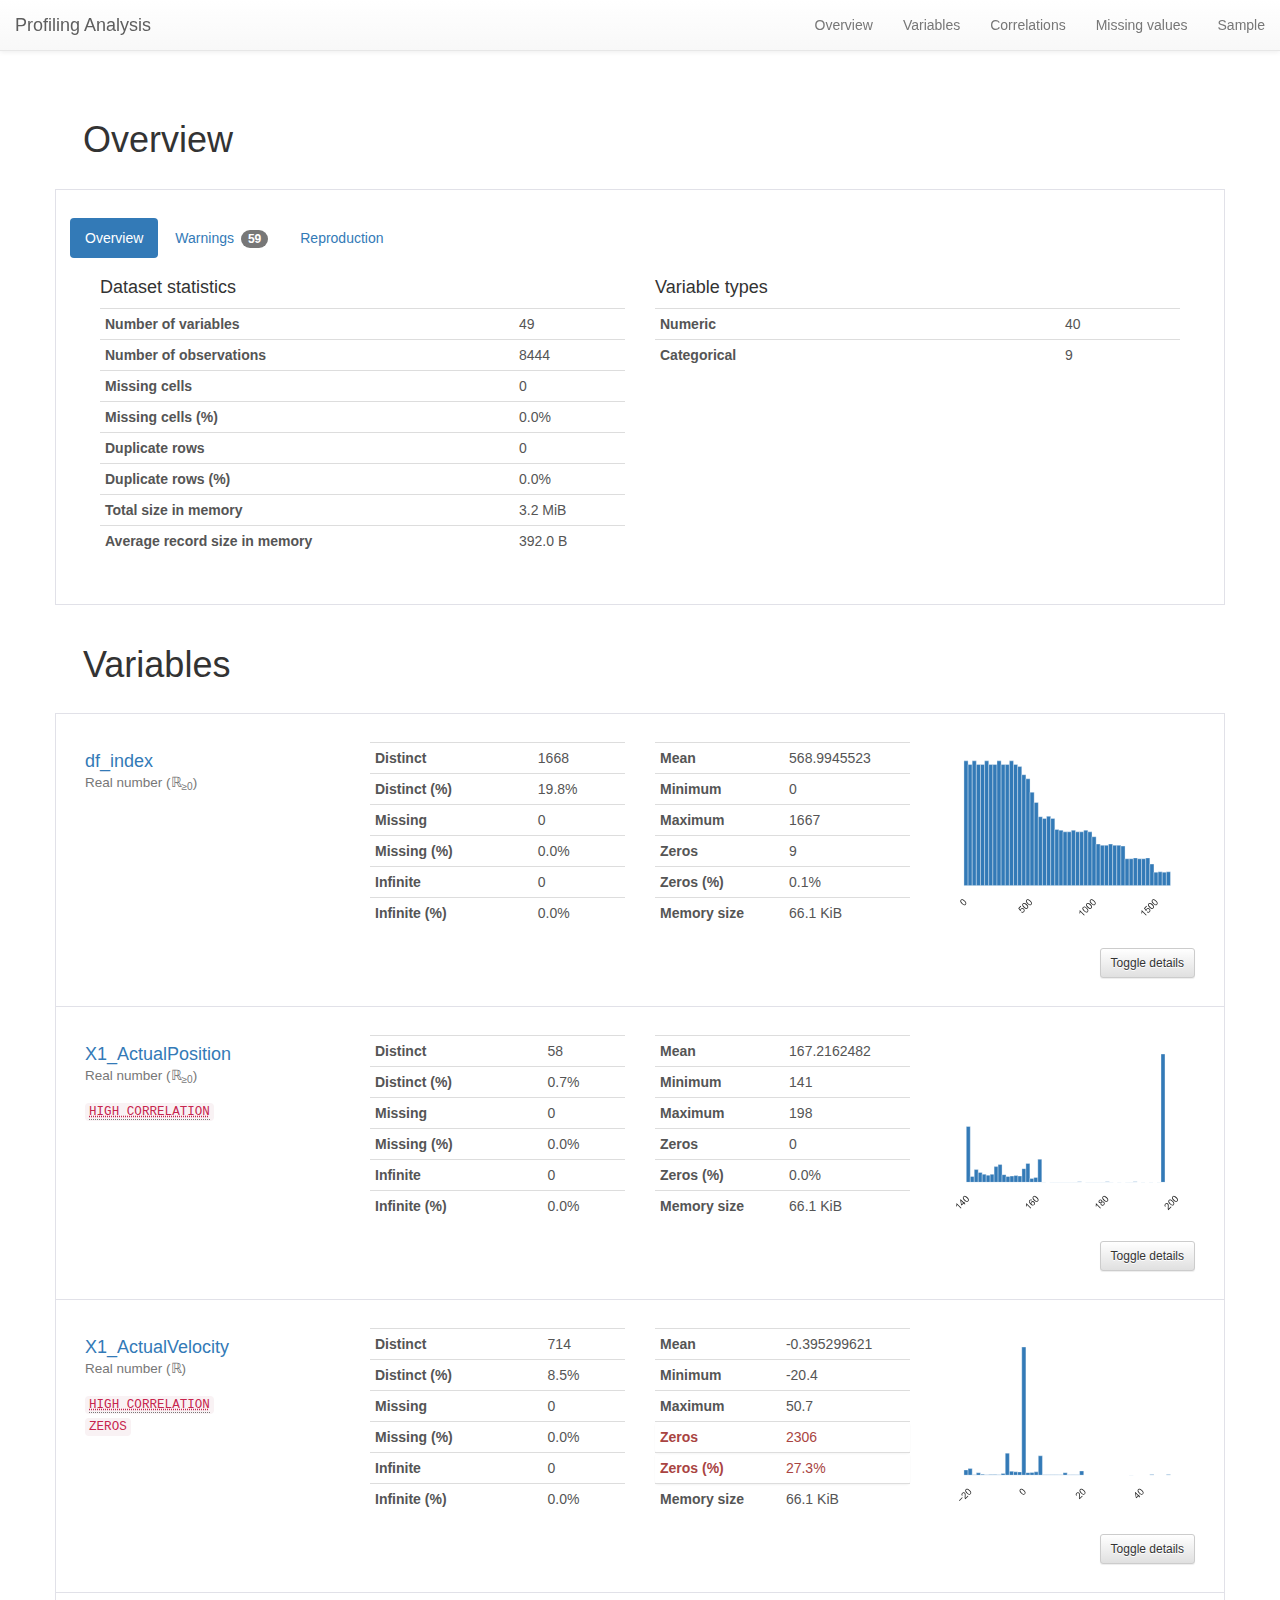
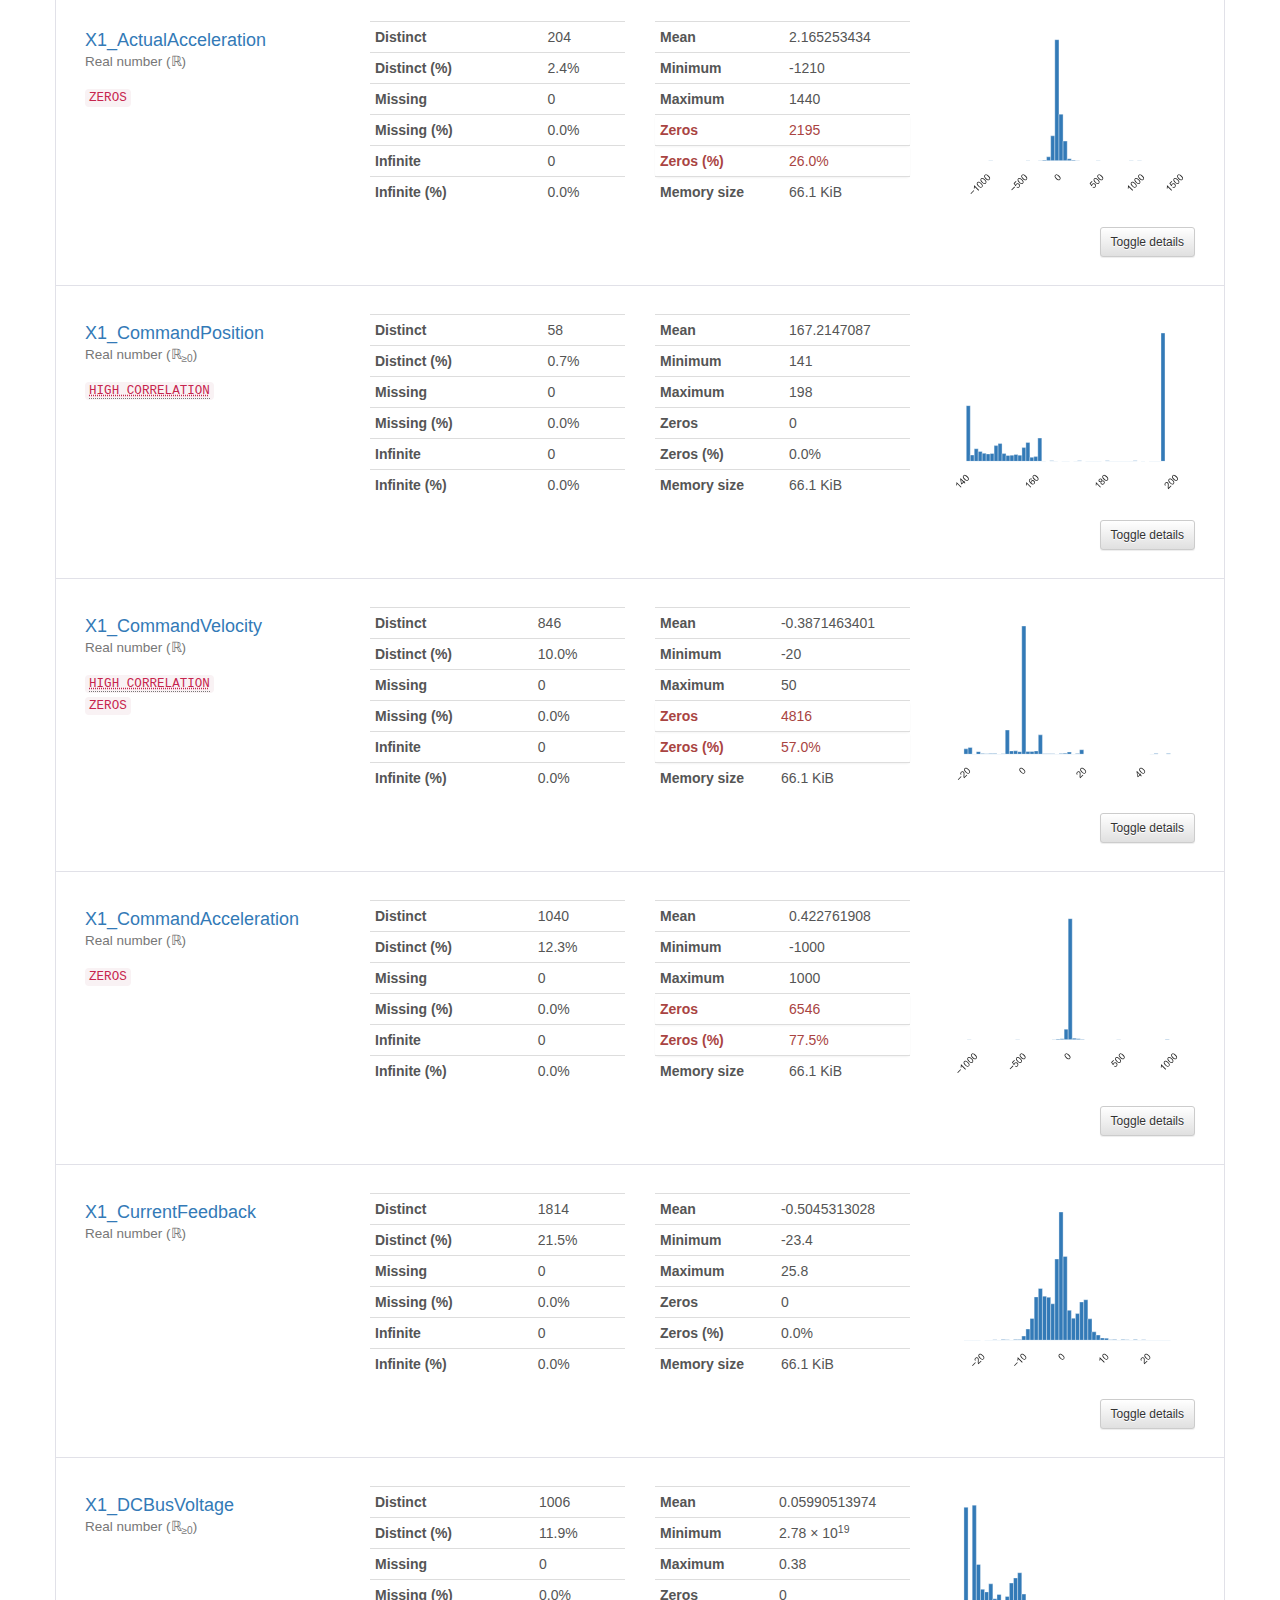
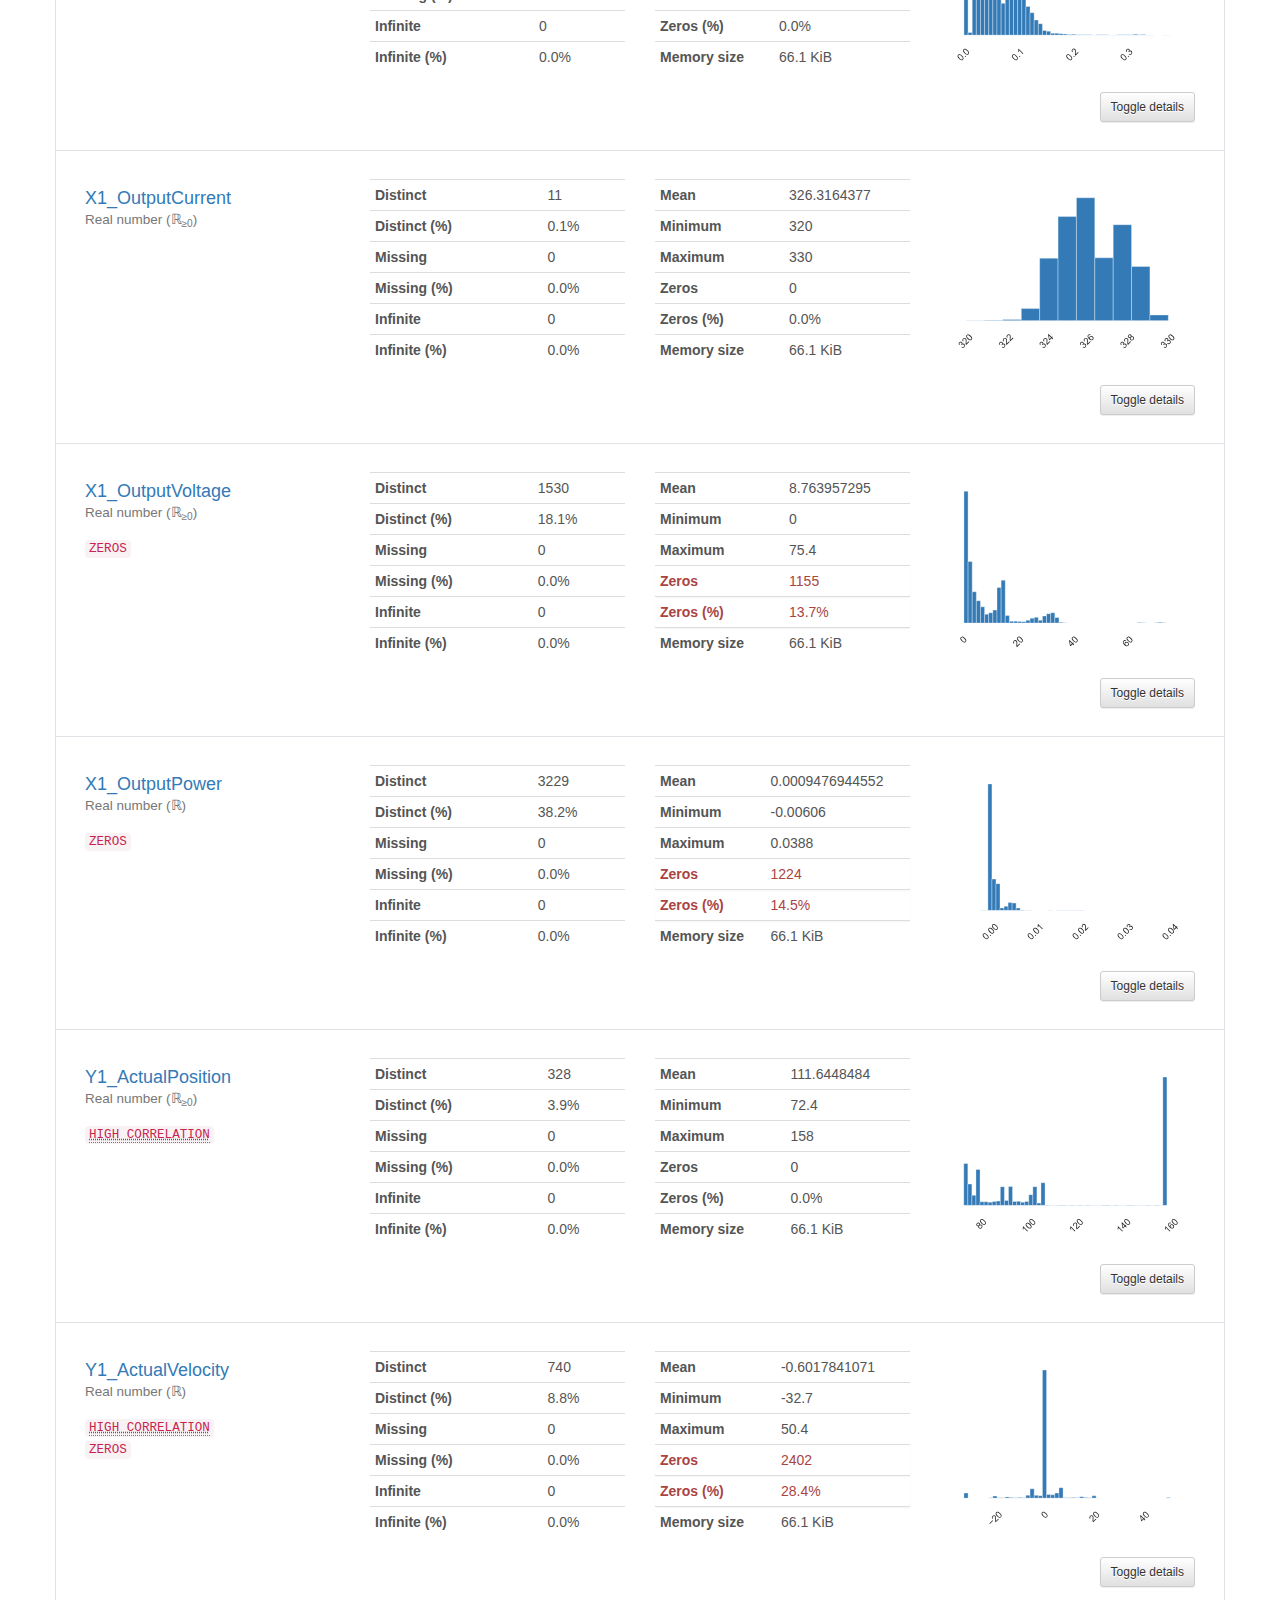
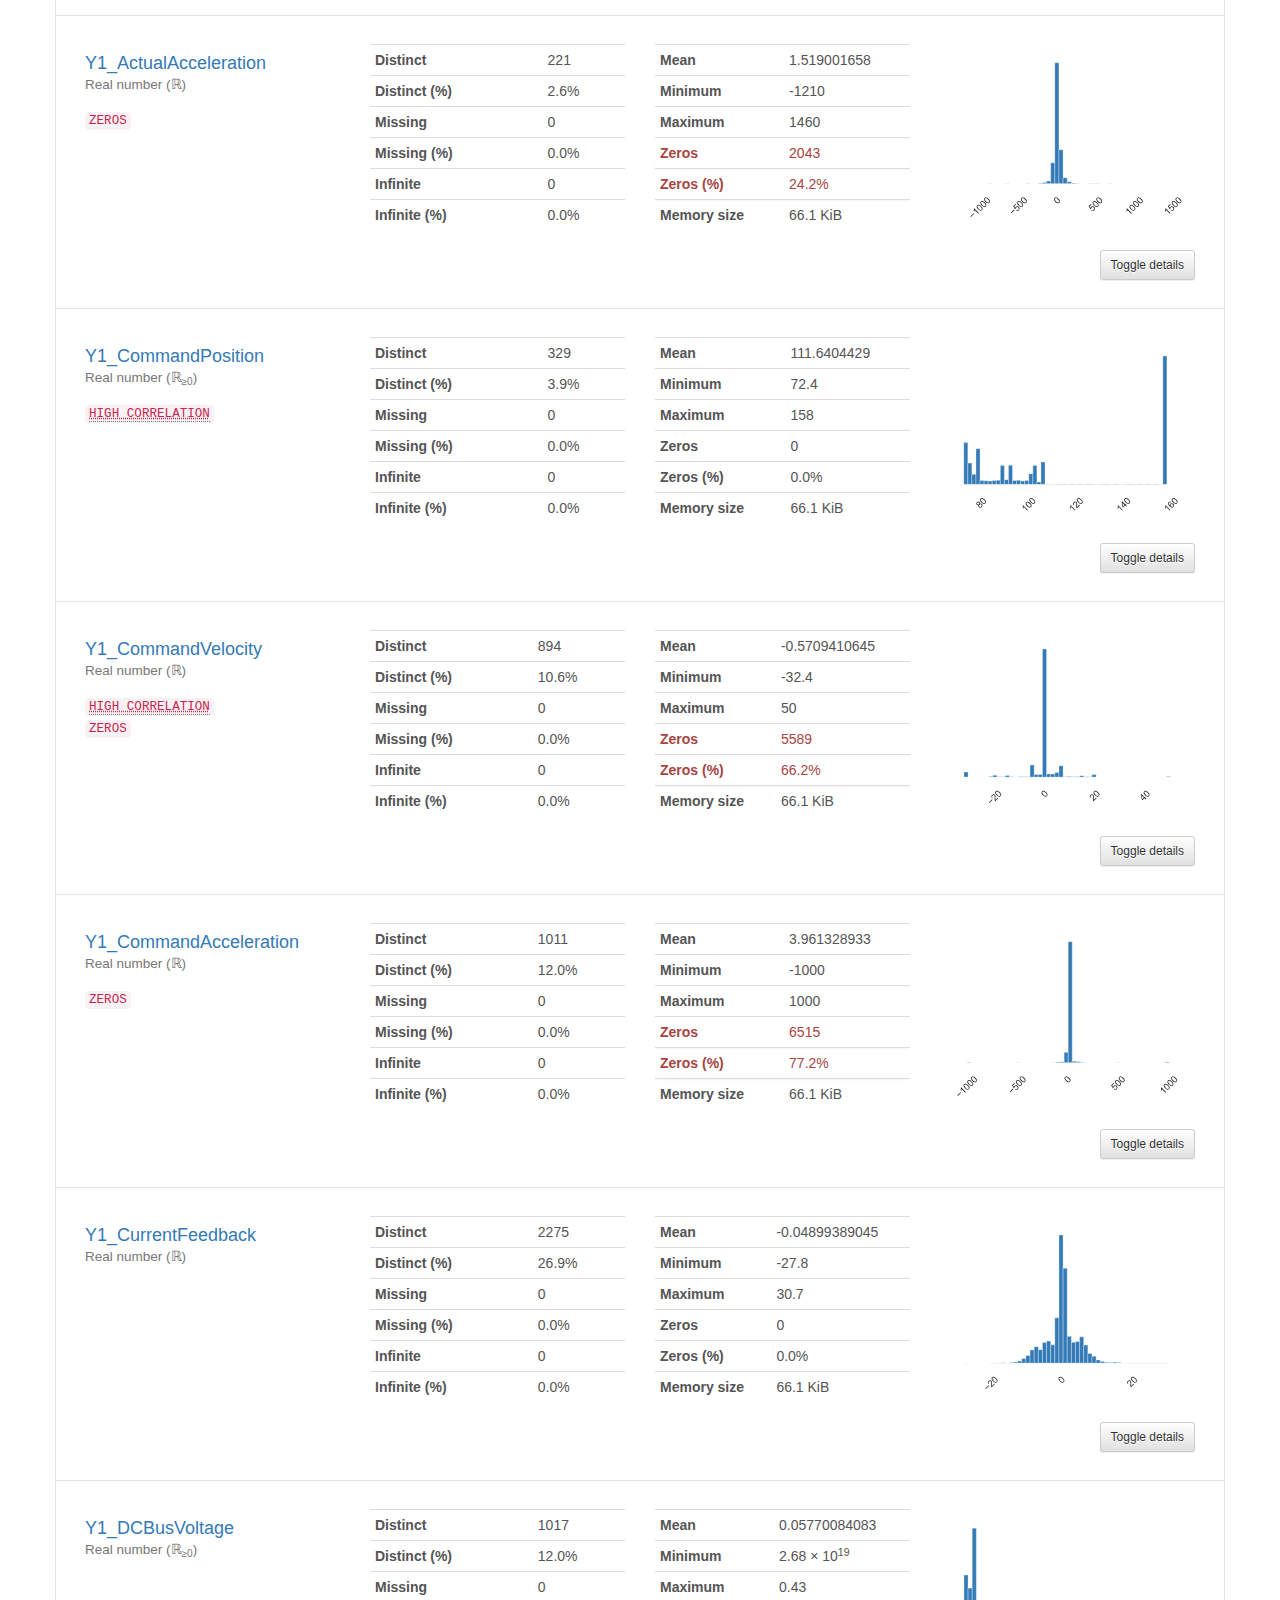
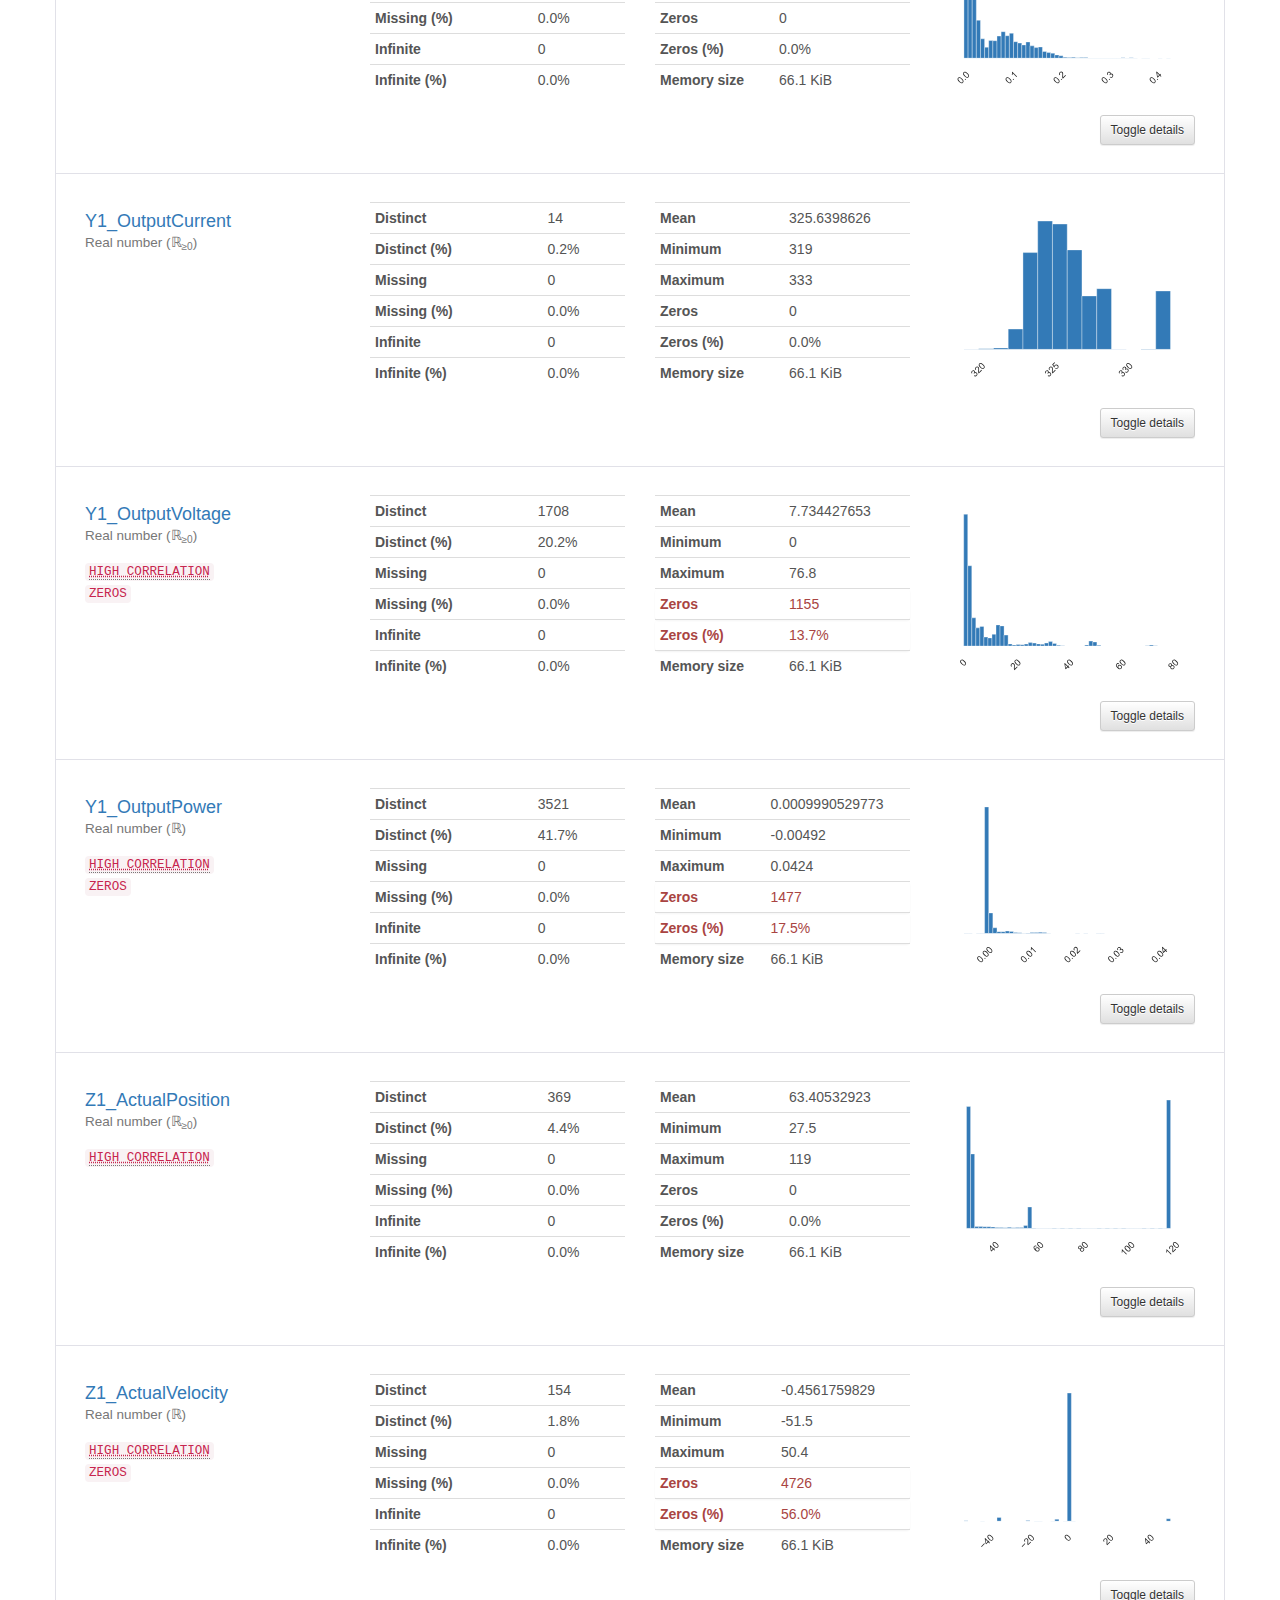
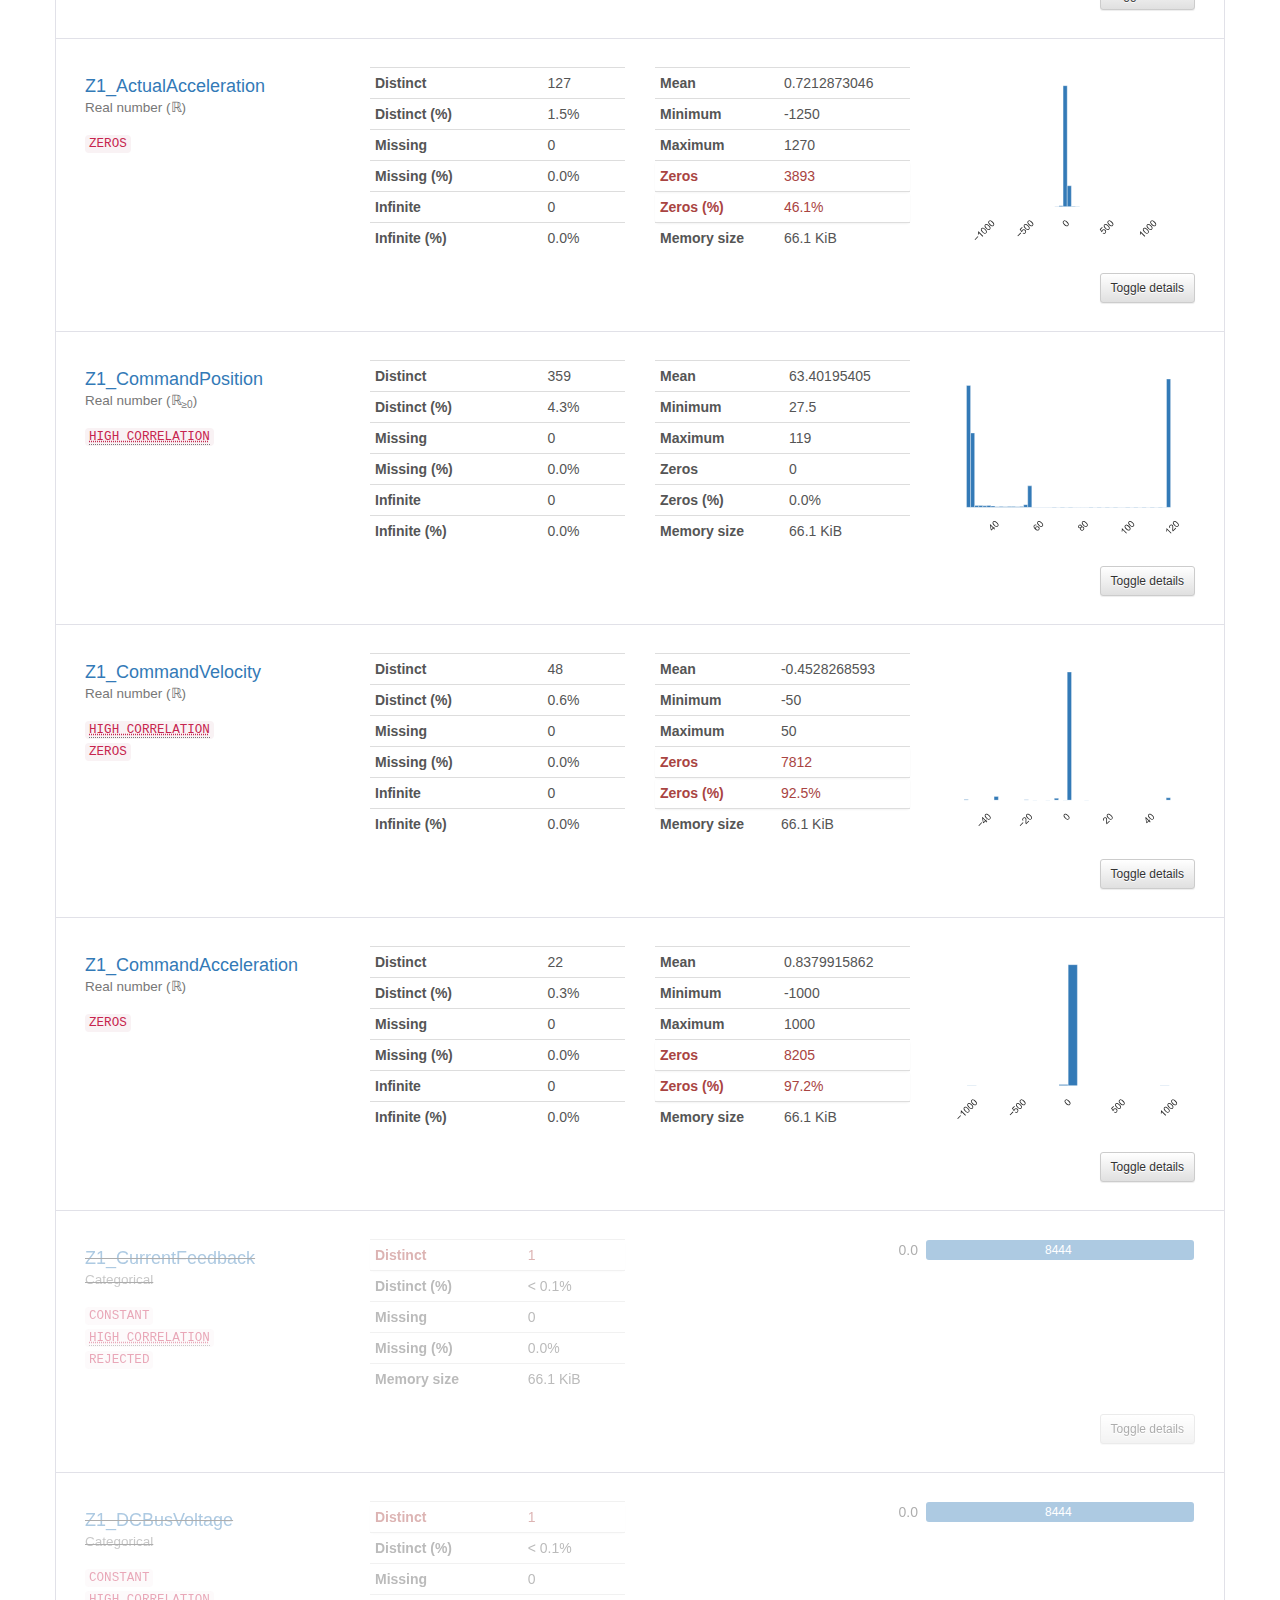
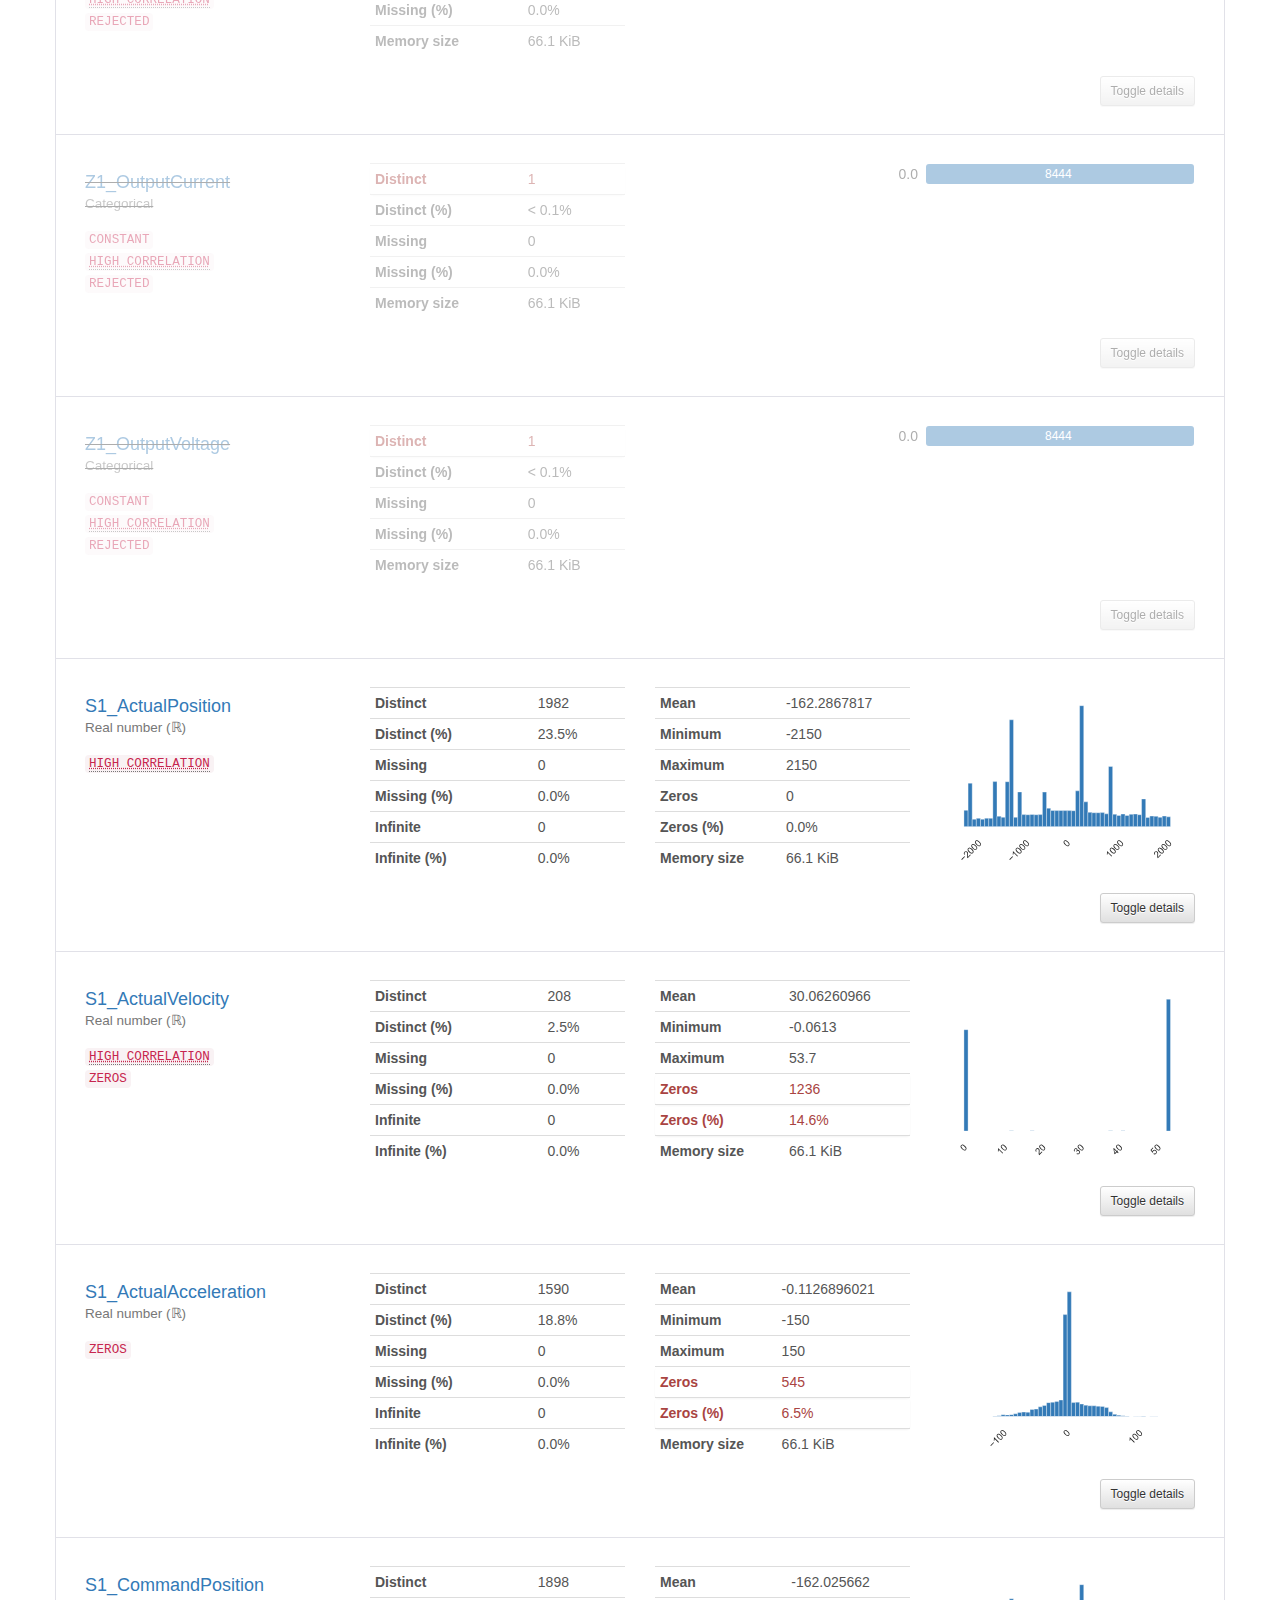
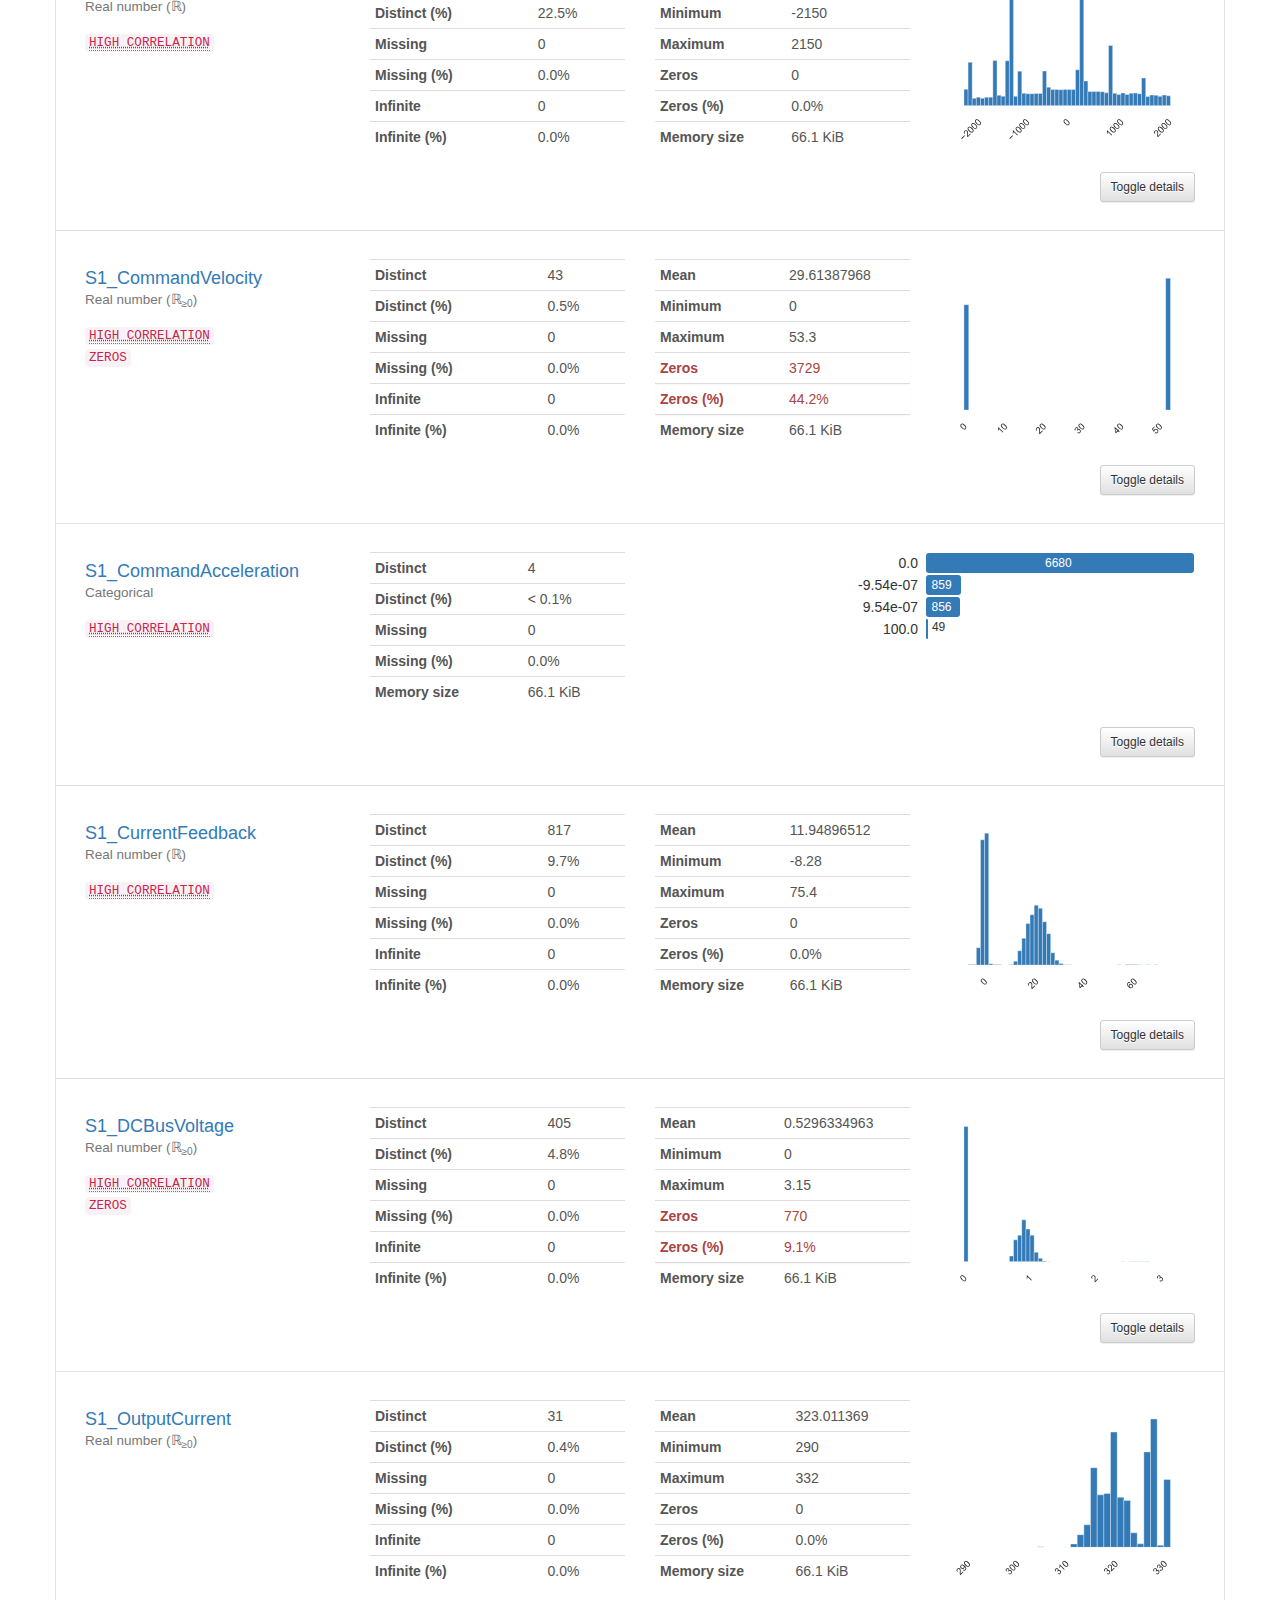
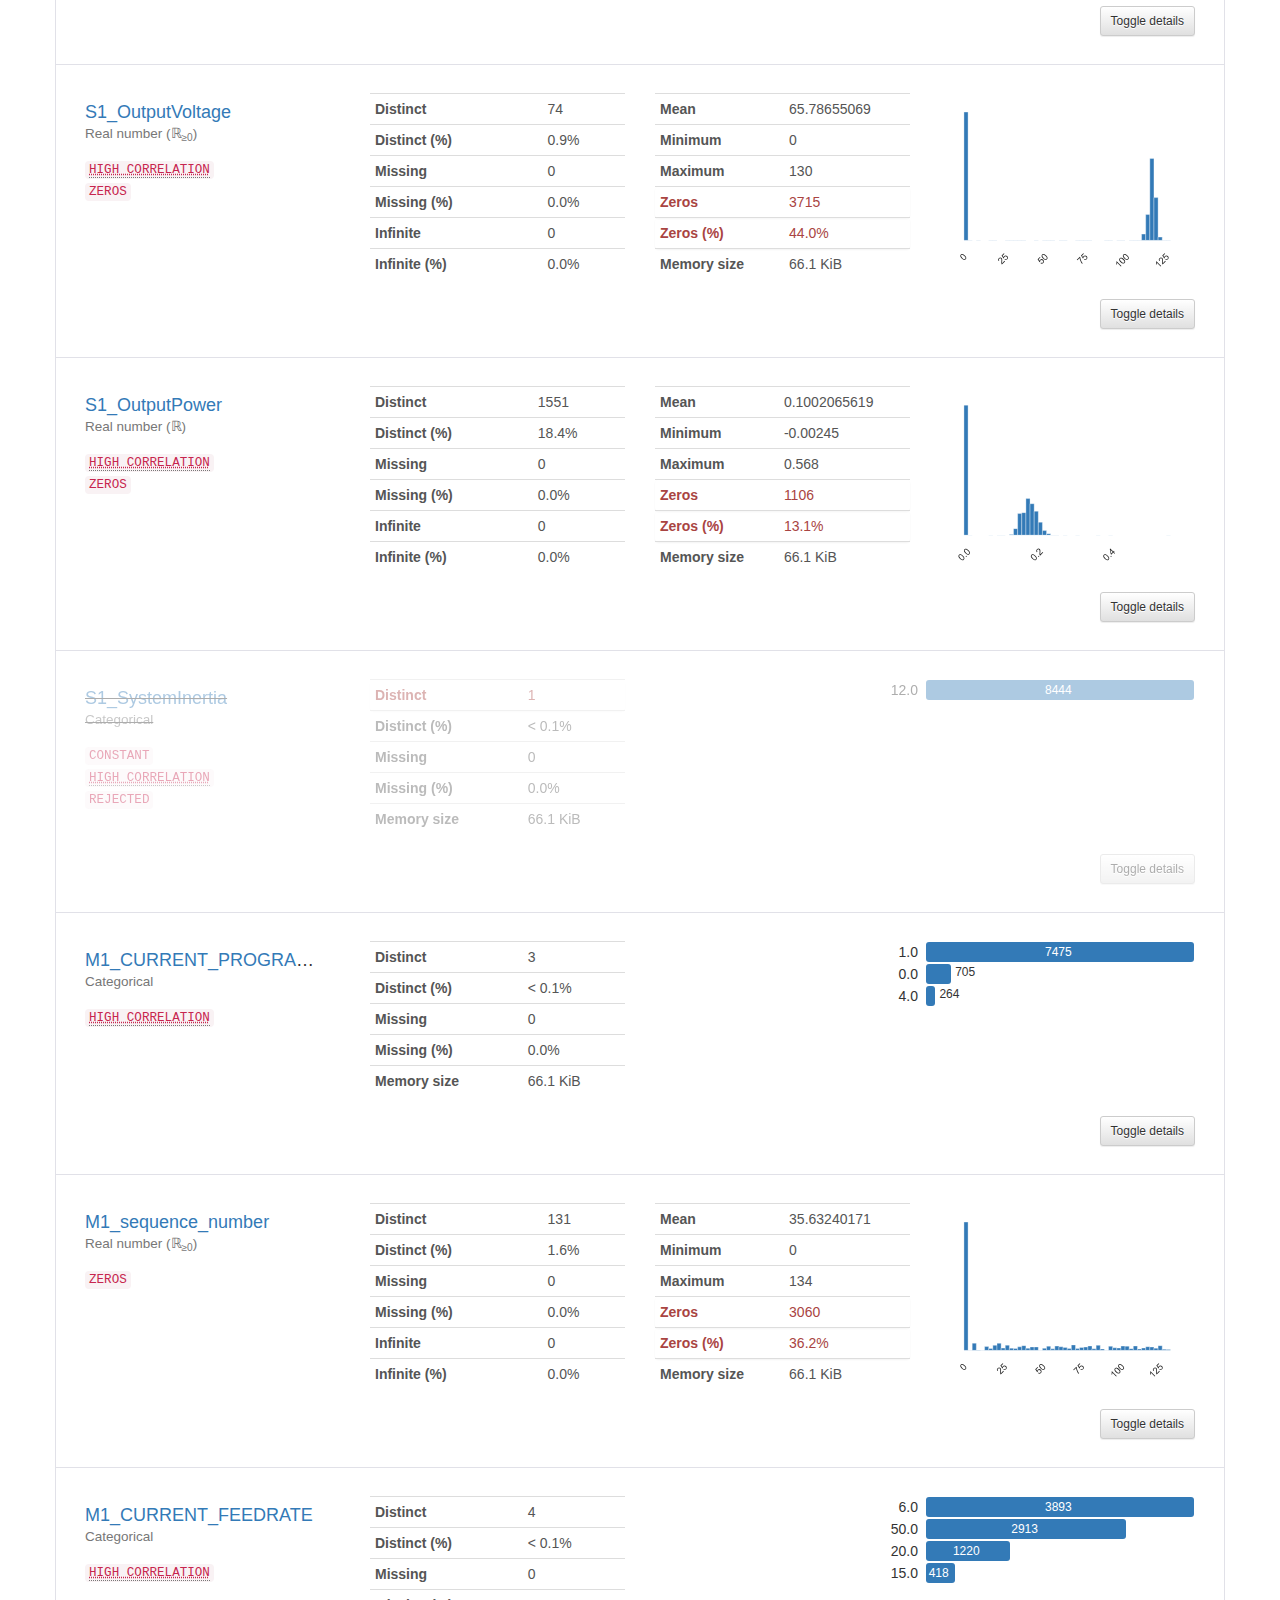
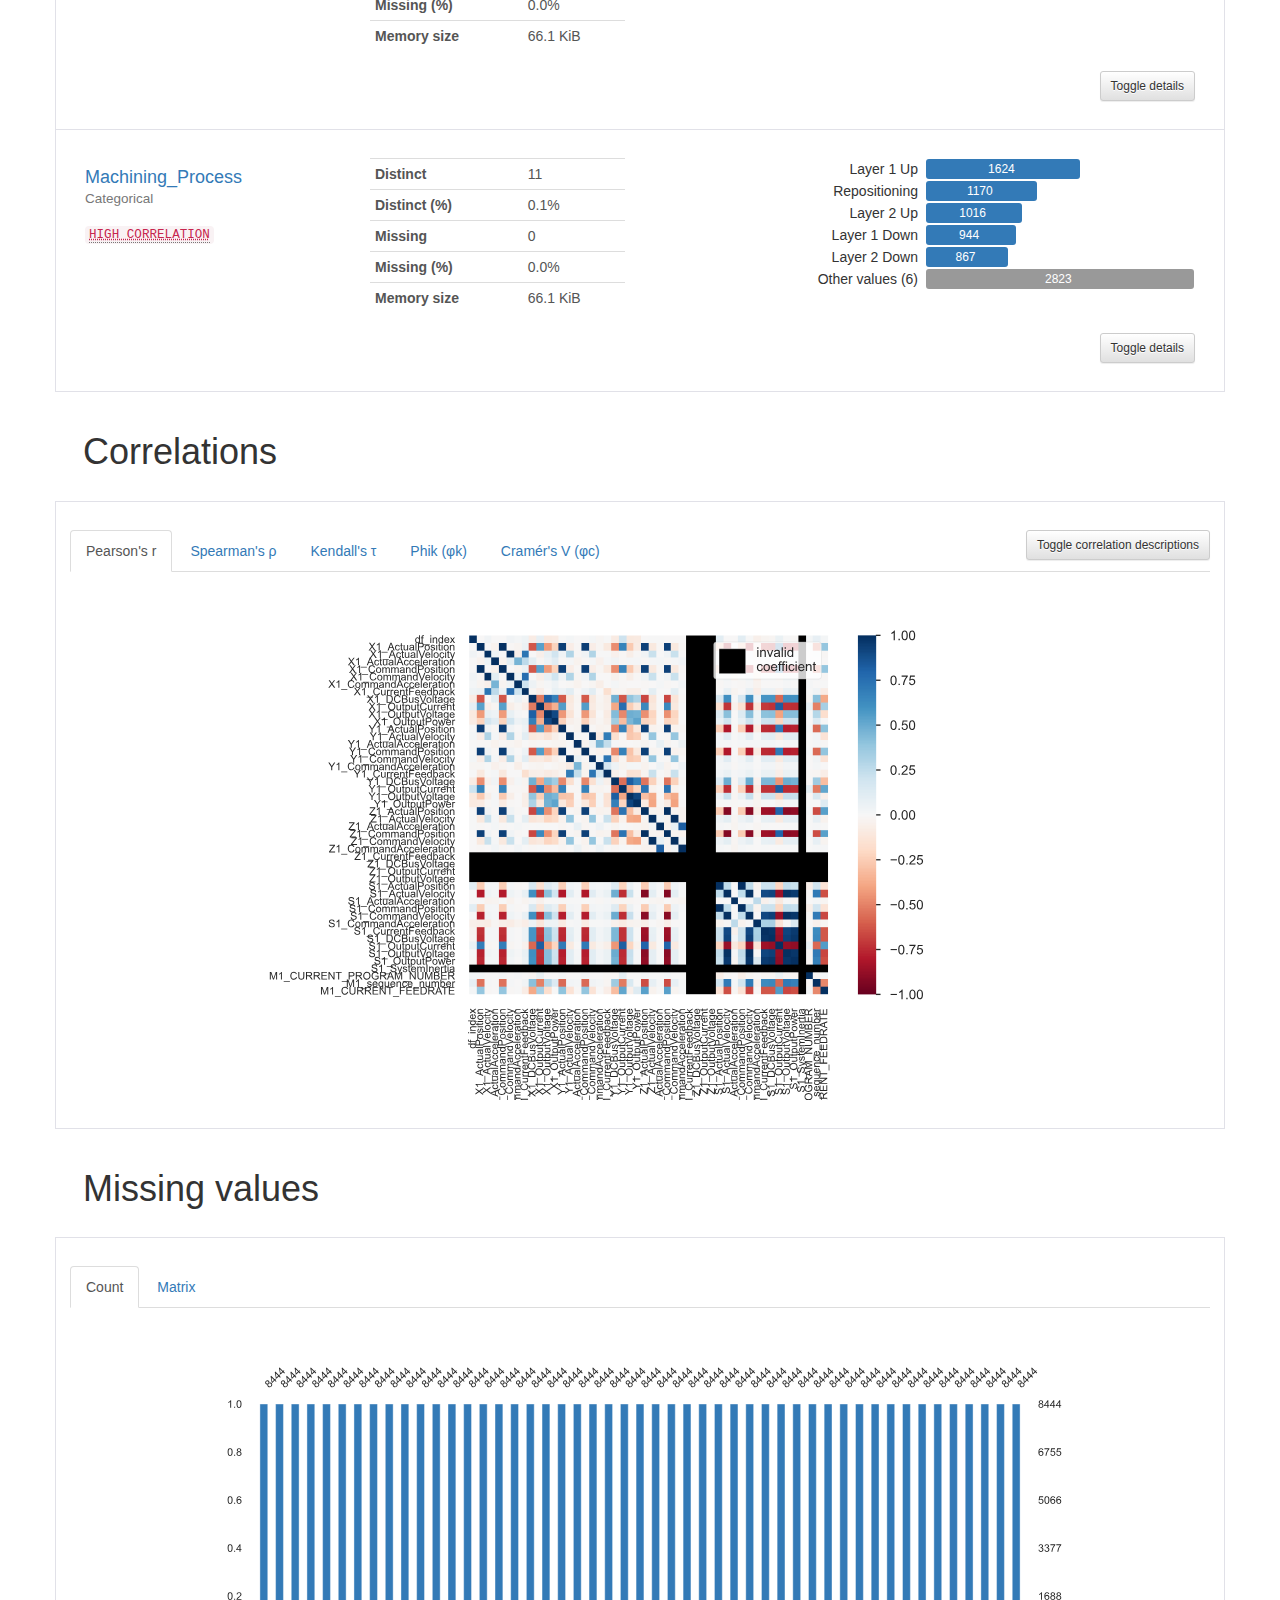
==== assets/profiling/profile_report.html @ 01859e74 "Add profiling report to git again" ====
<!doctype html><html lang=en><head><meta charset=utf-8><meta name=viewport content="width=device-width, initial-scale=1, shrink-to-fit=no"><meta name=description content="Profile report generated with the `pandas-profiling` Python package"><meta name=author content="Simon Brugman and the open source community."><meta name=generator content="Pandas Profiling v2.11.0"><meta name=url content=https://github.com/pandas-profiling/pandas-profiling><meta name=date content="2021-02-25 10:13:49.147981"><title>Profiling Analysis</title><style>
/*!
 * Bootstrap v3.3.7 (http://getbootstrap.com)
 * Copyright 2011-2016 Twitter, Inc.
 * Licensed under MIT (https://github.com/twbs/bootstrap/blob/master/LICENSE)
 *//*! normalize.css v3.0.3 | MIT License | github.com/necolas/normalize.css */html{font-family:sans-serif;-webkit-text-size-adjust:100%;-ms-text-size-adjust:100%}body{margin:0}article,aside,details,figcaption,figure,footer,header,hgroup,main,menu,nav,section,summary{display:block}audio,canvas,progress,video{display:inline-block;vertical-align:baseline}audio:not([controls]){display:none;height:0}[hidden],template{display:none}a{background-color:transparent}a:active,a:hover{outline:0}abbr[title]{border-bottom:1px dotted}b,strong{font-weight:700}dfn{font-style:italic}h1{margin:.67em 0;font-size:2em}mark{color:#000;background:#ff0}small{font-size:80%}sub,sup{position:relative;font-size:75%;line-height:0;vertical-align:baseline}sup{top:-.5em}sub{bottom:-.25em}img{border:0}svg:not(:root){overflow:hidden}figure{margin:1em 40px}hr{height:0;-webkit-box-sizing:content-box;-moz-box-sizing:content-box;box-sizing:content-box}pre{overflow:auto}code,kbd,pre,samp{font-family:monospace,monospace;font-size:1em}button,input,optgroup,select,textarea{margin:0;font:inherit;color:inherit}button{overflow:visible}button,select{text-transform:none}button,html input[type=button],input[type=reset],input[type=submit]{-webkit-appearance:button;cursor:pointer}button[disabled],html input[disabled]{cursor:default}button::-moz-focus-inner,input::-moz-focus-inner{padding:0;border:0}input{line-height:normal}input[type=checkbox],input[type=radio]{-webkit-box-sizing:border-box;-moz-box-sizing:border-box;box-sizing:border-box;padding:0}input[type=number]::-webkit-inner-spin-button,input[type=number]::-webkit-outer-spin-button{height:auto}input[type=search]{-webkit-box-sizing:content-box;-moz-box-sizing:content-box;box-sizing:content-box;-webkit-appearance:textfield}input[type=search]::-webkit-search-cancel-button,input[type=search]::-webkit-search-decoration{-webkit-appearance:none}fieldset{padding:.35em .625em .75em;margin:0 2px;border:1px solid silver}legend{padding:0;border:0}textarea{overflow:auto}optgroup{font-weight:700}table{border-spacing:0;border-collapse:collapse}td,th{padding:0}/*! Source: https://github.com/h5bp/html5-boilerplate/blob/master/src/css/main.css */@media print{*,:after,:before{color:#000!important;text-shadow:none!important;background:0 0!important;-webkit-box-shadow:none!important;box-shadow:none!important}a,a:visited{text-decoration:underline}a[href]:after{content:" (" attr(href) ")"}abbr[title]:after{content:" (" attr(title) ")"}a[href^="javascript:"]:after,a[href^="#"]:after{content:""}blockquote,pre{border:1px solid #999;page-break-inside:avoid}thead{display:table-header-group}img,tr{page-break-inside:avoid}img{max-width:100%!important}h2,h3,p{orphans:3;widows:3}h2,h3{page-break-after:avoid}.navbar{display:none}.btn>.caret,.dropup>.btn>.caret{border-top-color:#000!important}.label{border:1px solid #000}.table{border-collapse:collapse!important}.table td,.table th{background-color:#fff!important}.table-bordered td,.table-bordered th{border:1px solid #ddd!important}}@font-face{font-family:'Glyphicons Halflings';src:url(../fonts/glyphicons-halflings-regular.eot);src:url(../fonts/glyphicons-halflings-regular.eot?#iefix) format('embedded-opentype'),url(../fonts/glyphicons-halflings-regular.woff2) format('woff2'),url(../fonts/glyphicons-halflings-regular.woff) format('woff'),url(../fonts/glyphicons-halflings-regular.ttf) format('truetype'),url(../fonts/glyphicons-halflings-regular.svg#glyphicons_halflingsregular) format('svg')}.glyphicon{position:relative;top:1px;display:inline-block;font-family:'Glyphicons Halflings';font-style:normal;font-weight:400;line-height:1;-webkit-font-smoothing:antialiased;-moz-osx-font-smoothing:grayscale}.glyphicon-asterisk:before{content:"\002a"}.glyphicon-plus:before{content:"\002b"}.glyphicon-eur:before,.glyphicon-euro:before{content:"\20ac"}.glyphicon-minus:before{content:"\2212"}.glyphicon-cloud:before{content:"\2601"}.glyphicon-envelope:before{content:"\2709"}.glyphicon-pencil:before{content:"\270f"}.glyphicon-glass:before{content:"\e001"}.glyphicon-music:before{content:"\e002"}.glyphicon-search:before{content:"\e003"}.glyphicon-heart:before{content:"\e005"}.glyphicon-star:before{content:"\e006"}.glyphicon-star-empty:before{content:"\e007"}.glyphicon-user:before{content:"\e008"}.glyphicon-film:before{content:"\e009"}.glyphicon-th-large:before{content:"\e010"}.glyphicon-th:before{content:"\e011"}.glyphicon-th-list:before{content:"\e012"}.glyphicon-ok:before{content:"\e013"}.glyphicon-remove:before{content:"\e014"}.glyphicon-zoom-in:before{content:"\e015"}.glyphicon-zoom-out:before{content:"\e016"}.glyphicon-off:before{content:"\e017"}.glyphicon-signal:before{content:"\e018"}.glyphicon-cog:before{content:"\e019"}.glyphicon-trash:before{content:"\e020"}.glyphicon-home:before{content:"\e021"}.glyphicon-file:before{content:"\e022"}.glyphicon-time:before{content:"\e023"}.glyphicon-road:before{content:"\e024"}.glyphicon-download-alt:before{content:"\e025"}.glyphicon-download:before{content:"\e026"}.glyphicon-upload:before{content:"\e027"}.glyphicon-inbox:before{content:"\e028"}.glyphicon-play-circle:before{content:"\e029"}.glyphicon-repeat:before{content:"\e030"}.glyphicon-refresh:before{content:"\e031"}.glyphicon-list-alt:before{content:"\e032"}.glyphicon-lock:before{content:"\e033"}.glyphicon-flag:before{content:"\e034"}.glyphicon-headphones:before{content:"\e035"}.glyphicon-volume-off:before{content:"\e036"}.glyphicon-volume-down:before{content:"\e037"}.glyphicon-volume-up:before{content:"\e038"}.glyphicon-qrcode:before{content:"\e039"}.glyphicon-barcode:before{content:"\e040"}.glyphicon-tag:before{content:"\e041"}.glyphicon-tags:before{content:"\e042"}.glyphicon-book:before{content:"\e043"}.glyphicon-bookmark:before{content:"\e044"}.glyphicon-print:before{content:"\e045"}.glyphicon-camera:before{content:"\e046"}.glyphicon-font:before{content:"\e047"}.glyphicon-bold:before{content:"\e048"}.glyphicon-italic:before{content:"\e049"}.glyphicon-text-height:before{content:"\e050"}.glyphicon-text-width:before{content:"\e051"}.glyphicon-align-left:before{content:"\e052"}.glyphicon-align-center:before{content:"\e053"}.glyphicon-align-right:before{content:"\e054"}.glyphicon-align-justify:before{content:"\e055"}.glyphicon-list:before{content:"\e056"}.glyphicon-indent-left:before{content:"\e057"}.glyphicon-indent-right:before{content:"\e058"}.glyphicon-facetime-video:before{content:"\e059"}.glyphicon-picture:before{content:"\e060"}.glyphicon-map-marker:before{content:"\e062"}.glyphicon-adjust:before{content:"\e063"}.glyphicon-tint:before{content:"\e064"}.glyphicon-edit:before{content:"\e065"}.glyphicon-share:before{content:"\e066"}.glyphicon-check:before{content:"\e067"}.glyphicon-move:before{content:"\e068"}.glyphicon-step-backward:before{content:"\e069"}.glyphicon-fast-backward:before{content:"\e070"}.glyphicon-backward:before{content:"\e071"}.glyphicon-play:before{content:"\e072"}.glyphicon-pause:before{content:"\e073"}.glyphicon-stop:before{content:"\e074"}.glyphicon-forward:before{content:"\e075"}.glyphicon-fast-forward:before{content:"\e076"}.glyphicon-step-forward:before{content:"\e077"}.glyphicon-eject:before{content:"\e078"}.glyphicon-chevron-left:before{content:"\e079"}.glyphicon-chevron-right:before{content:"\e080"}.glyphicon-plus-sign:before{content:"\e081"}.glyphicon-minus-sign:before{content:"\e082"}.glyphicon-remove-sign:before{content:"\e083"}.glyphicon-ok-sign:before{content:"\e084"}.glyphicon-question-sign:before{content:"\e085"}.glyphicon-info-sign:before{content:"\e086"}.glyphicon-screenshot:before{content:"\e087"}.glyphicon-remove-circle:before{content:"\e088"}.glyphicon-ok-circle:before{content:"\e089"}.glyphicon-ban-circle:before{content:"\e090"}.glyphicon-arrow-left:before{content:"\e091"}.glyphicon-arrow-right:before{content:"\e092"}.glyphicon-arrow-up:before{content:"\e093"}.glyphicon-arrow-down:before{content:"\e094"}.glyphicon-share-alt:before{content:"\e095"}.glyphicon-resize-full:before{content:"\e096"}.glyphicon-resize-small:before{content:"\e097"}.glyphicon-exclamation-sign:before{content:"\e101"}.glyphicon-gift:before{content:"\e102"}.glyphicon-leaf:before{content:"\e103"}.glyphicon-fire:before{content:"\e104"}.glyphicon-eye-open:before{content:"\e105"}.glyphicon-eye-close:before{content:"\e106"}.glyphicon-warning-sign:before{content:"\e107"}.glyphicon-plane:before{content:"\e108"}.glyphicon-calendar:before{content:"\e109"}.glyphicon-random:before{content:"\e110"}.glyphicon-comment:before{content:"\e111"}.glyphicon-magnet:before{content:"\e112"}.glyphicon-chevron-up:before{content:"\e113"}.glyphicon-chevron-down:before{content:"\e114"}.glyphicon-retweet:before{content:"\e115"}.glyphicon-shopping-cart:before{content:"\e116"}.glyphicon-folder-close:before{content:"\e117"}.glyphicon-folder-open:before{content:"\e118"}.glyphicon-resize-vertical:before{content:"\e119"}.glyphicon-resize-horizontal:before{content:"\e120"}.glyphicon-hdd:before{content:"\e121"}.glyphicon-bullhorn:before{content:"\e122"}.glyphicon-bell:before{content:"\e123"}.glyphicon-certificate:before{content:"\e124"}.glyphicon-thumbs-up:before{content:"\e125"}.glyphicon-thumbs-down:before{content:"\e126"}.glyphicon-hand-right:before{content:"\e127"}.glyphicon-hand-left:before{content:"\e128"}.glyphicon-hand-up:before{content:"\e129"}.glyphicon-hand-down:before{content:"\e130"}.glyphicon-circle-arrow-right:before{content:"\e131"}.glyphicon-circle-arrow-left:before{content:"\e132"}.glyphicon-circle-arrow-up:before{content:"\e133"}.glyphicon-circle-arrow-down:before{content:"\e134"}.glyphicon-globe:before{content:"\e135"}.glyphicon-wrench:before{content:"\e136"}.glyphicon-tasks:before{content:"\e137"}.glyphicon-filter:before{content:"\e138"}.glyphicon-briefcase:before{content:"\e139"}.glyphicon-fullscreen:before{content:"\e140"}.glyphicon-dashboard:before{content:"\e141"}.glyphicon-paperclip:before{content:"\e142"}.glyphicon-heart-empty:before{content:"\e143"}.glyphicon-link:before{content:"\e144"}.glyphicon-phone:before{content:"\e145"}.glyphicon-pushpin:before{content:"\e146"}.glyphicon-usd:before{content:"\e148"}.glyphicon-gbp:before{content:"\e149"}.glyphicon-sort:before{content:"\e150"}.glyphicon-sort-by-alphabet:before{content:"\e151"}.glyphicon-sort-by-alphabet-alt:before{content:"\e152"}.glyphicon-sort-by-order:before{content:"\e153"}.glyphicon-sort-by-order-alt:before{content:"\e154"}.glyphicon-sort-by-attributes:before{content:"\e155"}.glyphicon-sort-by-attributes-alt:before{content:"\e156"}.glyphicon-unchecked:before{content:"\e157"}.glyphicon-expand:before{content:"\e158"}.glyphicon-collapse-down:before{content:"\e159"}.glyphicon-collapse-up:before{content:"\e160"}.glyphicon-log-in:before{content:"\e161"}.glyphicon-flash:before{content:"\e162"}.glyphicon-log-out:before{content:"\e163"}.glyphicon-new-window:before{content:"\e164"}.glyphicon-record:before{content:"\e165"}.glyphicon-save:before{content:"\e166"}.glyphicon-open:before{content:"\e167"}.glyphicon-saved:before{content:"\e168"}.glyphicon-import:before{content:"\e169"}.glyphicon-export:before{content:"\e170"}.glyphicon-send:before{content:"\e171"}.glyphicon-floppy-disk:before{content:"\e172"}.glyphicon-floppy-saved:before{content:"\e173"}.glyphicon-floppy-remove:before{content:"\e174"}.glyphicon-floppy-save:before{content:"\e175"}.glyphicon-floppy-open:before{content:"\e176"}.glyphicon-credit-card:before{content:"\e177"}.glyphicon-transfer:before{content:"\e178"}.glyphicon-cutlery:before{content:"\e179"}.glyphicon-header:before{content:"\e180"}.glyphicon-compressed:before{content:"\e181"}.glyphicon-earphone:before{content:"\e182"}.glyphicon-phone-alt:before{content:"\e183"}.glyphicon-tower:before{content:"\e184"}.glyphicon-stats:before{content:"\e185"}.glyphicon-sd-video:before{content:"\e186"}.glyphicon-hd-video:before{content:"\e187"}.glyphicon-subtitles:before{content:"\e188"}.glyphicon-sound-stereo:before{content:"\e189"}.glyphicon-sound-dolby:before{content:"\e190"}.glyphicon-sound-5-1:before{content:"\e191"}.glyphicon-sound-6-1:before{content:"\e192"}.glyphicon-sound-7-1:before{content:"\e193"}.glyphicon-copyright-mark:before{content:"\e194"}.glyphicon-registration-mark:before{content:"\e195"}.glyphicon-cloud-download:before{content:"\e197"}.glyphicon-cloud-upload:before{content:"\e198"}.glyphicon-tree-conifer:before{content:"\e199"}.glyphicon-tree-deciduous:before{content:"\e200"}.glyphicon-cd:before{content:"\e201"}.glyphicon-save-file:before{content:"\e202"}.glyphicon-open-file:before{content:"\e203"}.glyphicon-level-up:before{content:"\e204"}.glyphicon-copy:before{content:"\e205"}.glyphicon-paste:before{content:"\e206"}.glyphicon-alert:before{content:"\e209"}.glyphicon-equalizer:before{content:"\e210"}.glyphicon-king:before{content:"\e211"}.glyphicon-queen:before{content:"\e212"}.glyphicon-pawn:before{content:"\e213"}.glyphicon-bishop:before{content:"\e214"}.glyphicon-knight:before{content:"\e215"}.glyphicon-baby-formula:before{content:"\e216"}.glyphicon-tent:before{content:"\26fa"}.glyphicon-blackboard:before{content:"\e218"}.glyphicon-bed:before{content:"\e219"}.glyphicon-apple:before{content:"\f8ff"}.glyphicon-erase:before{content:"\e221"}.glyphicon-hourglass:before{content:"\231b"}.glyphicon-lamp:before{content:"\e223"}.glyphicon-duplicate:before{content:"\e224"}.glyphicon-piggy-bank:before{content:"\e225"}.glyphicon-scissors:before{content:"\e226"}.glyphicon-bitcoin:before{content:"\e227"}.glyphicon-btc:before{content:"\e227"}.glyphicon-xbt:before{content:"\e227"}.glyphicon-yen:before{content:"\00a5"}.glyphicon-jpy:before{content:"\00a5"}.glyphicon-ruble:before{content:"\20bd"}.glyphicon-rub:before{content:"\20bd"}.glyphicon-scale:before{content:"\e230"}.glyphicon-ice-lolly:before{content:"\e231"}.glyphicon-ice-lolly-tasted:before{content:"\e232"}.glyphicon-education:before{content:"\e233"}.glyphicon-option-horizontal:before{content:"\e234"}.glyphicon-option-vertical:before{content:"\e235"}.glyphicon-menu-hamburger:before{content:"\e236"}.glyphicon-modal-window:before{content:"\e237"}.glyphicon-oil:before{content:"\e238"}.glyphicon-grain:before{content:"\e239"}.glyphicon-sunglasses:before{content:"\e240"}.glyphicon-text-size:before{content:"\e241"}.glyphicon-text-color:before{content:"\e242"}.glyphicon-text-background:before{content:"\e243"}.glyphicon-object-align-top:before{content:"\e244"}.glyphicon-object-align-bottom:before{content:"\e245"}.glyphicon-object-align-horizontal:before{content:"\e246"}.glyphicon-object-align-left:before{content:"\e247"}.glyphicon-object-align-vertical:before{content:"\e248"}.glyphicon-object-align-right:before{content:"\e249"}.glyphicon-triangle-right:before{content:"\e250"}.glyphicon-triangle-left:before{content:"\e251"}.glyphicon-triangle-bottom:before{content:"\e252"}.glyphicon-triangle-top:before{content:"\e253"}.glyphicon-console:before{content:"\e254"}.glyphicon-superscript:before{content:"\e255"}.glyphicon-subscript:before{content:"\e256"}.glyphicon-menu-left:before{content:"\e257"}.glyphicon-menu-right:before{content:"\e258"}.glyphicon-menu-down:before{content:"\e259"}.glyphicon-menu-up:before{content:"\e260"}*{-webkit-box-sizing:border-box;-moz-box-sizing:border-box;box-sizing:border-box}:after,:before{-webkit-box-sizing:border-box;-moz-box-sizing:border-box;box-sizing:border-box}html{font-size:10px;-webkit-tap-highlight-color:rgba(0,0,0,0)}body{font-family:"Helvetica Neue",Helvetica,Arial,sans-serif;font-size:14px;line-height:1.42857143;color:#333;background-color:#fff}button,input,select,textarea{font-family:inherit;font-size:inherit;line-height:inherit}a{color:#337ab7;text-decoration:none}a:focus,a:hover{color:#23527c;text-decoration:underline}a:focus{outline:5px auto -webkit-focus-ring-color;outline-offset:-2px}figure{margin:0}img{vertical-align:middle}.carousel-inner>.item>a>img,.carousel-inner>.item>img,.img-responsive,.thumbnail a>img,.thumbnail>img{display:block;max-width:100%;height:auto}.img-rounded{border-radius:6px}.img-thumbnail{display:inline-block;max-width:100%;height:auto;padding:4px;line-height:1.42857143;background-color:#fff;border:1px solid #ddd;border-radius:4px;-webkit-transition:all .2s ease-in-out;-o-transition:all .2s ease-in-out;transition:all .2s ease-in-out}.img-circle{border-radius:50%}hr{margin-top:20px;margin-bottom:20px;border:0;border-top:1px solid #eee}.sr-only{position:absolute;width:1px;height:1px;padding:0;margin:-1px;overflow:hidden;clip:rect(0,0,0,0);border:0}.sr-only-focusable:active,.sr-only-focusable:focus{position:static;width:auto;height:auto;margin:0;overflow:visible;clip:auto}[role=button]{cursor:pointer}.h1,.h2,.h3,.h4,.h5,.h6,h1,h2,h3,h4,h5,h6{font-family:inherit;font-weight:500;line-height:1.1;color:inherit}.h1 .small,.h1 small,.h2 .small,.h2 small,.h3 .small,.h3 small,.h4 .small,.h4 small,.h5 .small,.h5 small,.h6 .small,.h6 small,h1 .small,h1 small,h2 .small,h2 small,h3 .small,h3 small,h4 .small,h4 small,h5 .small,h5 small,h6 .small,h6 small{font-weight:400;line-height:1;color:#777}.h1,.h2,.h3,h1,h2,h3{margin-top:20px;margin-bottom:10px}.h1 .small,.h1 small,.h2 .small,.h2 small,.h3 .small,.h3 small,h1 .small,h1 small,h2 .small,h2 small,h3 .small,h3 small{font-size:65%}.h4,.h5,.h6,h4,h5,h6{margin-top:10px;margin-bottom:10px}.h4 .small,.h4 small,.h5 .small,.h5 small,.h6 .small,.h6 small,h4 .small,h4 small,h5 .small,h5 small,h6 .small,h6 small{font-size:75%}.h1,h1{font-size:36px}.h2,h2{font-size:30px}.h3,h3{font-size:24px}.h4,h4{font-size:18px}.h5,h5{font-size:14px}.h6,h6{font-size:12px}p{margin:0 0 10px}.lead{margin-bottom:20px;font-size:16px;font-weight:300;line-height:1.4}@media (min-width:768px){.lead{font-size:21px}}.small,small{font-size:85%}.mark,mark{padding:.2em;background-color:#fcf8e3}.text-left{text-align:left}.text-right{text-align:right}.text-center{text-align:center}.text-justify{text-align:justify}.text-nowrap{white-space:nowrap}.text-lowercase{text-transform:lowercase}.text-uppercase{text-transform:uppercase}.text-capitalize{text-transform:capitalize}.text-muted{color:#777}.text-primary{color:#337ab7}a.text-primary:focus,a.text-primary:hover{color:#286090}.text-success{color:#3c763d}a.text-success:focus,a.text-success:hover{color:#2b542c}.text-info{color:#31708f}a.text-info:focus,a.text-info:hover{color:#245269}.text-warning{color:#8a6d3b}a.text-warning:focus,a.text-warning:hover{color:#66512c}.text-danger{color:#a94442}a.text-danger:focus,a.text-danger:hover{color:#843534}.bg-primary{color:#fff;background-color:#337ab7}a.bg-primary:focus,a.bg-primary:hover{background-color:#286090}.bg-success{background-color:#dff0d8}a.bg-success:focus,a.bg-success:hover{background-color:#c1e2b3}.bg-info{background-color:#d9edf7}a.bg-info:focus,a.bg-info:hover{background-color:#afd9ee}.bg-warning{background-color:#fcf8e3}a.bg-warning:focus,a.bg-warning:hover{background-color:#f7ecb5}.bg-danger{background-color:#f2dede}a.bg-danger:focus,a.bg-danger:hover{background-color:#e4b9b9}.page-header{padding-bottom:9px;margin:40px 0 20px;border-bottom:1px solid #eee}ol,ul{margin-top:0;margin-bottom:10px}ol ol,ol ul,ul ol,ul ul{margin-bottom:0}.list-unstyled{padding-left:0;list-style:none}.list-inline{padding-left:0;margin-left:-5px;list-style:none}.list-inline>li{display:inline-block;padding-right:5px;padding-left:5px}dl{margin-top:0;margin-bottom:20px}dd,dt{line-height:1.42857143}dt{font-weight:700}dd{margin-left:0}@media (min-width:768px){.dl-horizontal dt{float:left;width:160px;overflow:hidden;clear:left;text-align:right;text-overflow:ellipsis;white-space:nowrap}.dl-horizontal dd{margin-left:180px}}abbr[data-original-title],abbr[title]{cursor:help;border-bottom:1px dotted #777}.initialism{font-size:90%;text-transform:uppercase}blockquote{padding:10px 20px;margin:0 0 20px;font-size:17.5px;border-left:5px solid #eee}blockquote ol:last-child,blockquote p:last-child,blockquote ul:last-child{margin-bottom:0}blockquote .small,blockquote footer,blockquote small{display:block;font-size:80%;line-height:1.42857143;color:#777}blockquote .small:before,blockquote footer:before,blockquote small:before{content:'\2014 \00A0'}.blockquote-reverse,blockquote.pull-right{padding-right:15px;padding-left:0;text-align:right;border-right:5px solid #eee;border-left:0}.blockquote-reverse .small:before,.blockquote-reverse footer:before,.blockquote-reverse small:before,blockquote.pull-right .small:before,blockquote.pull-right footer:before,blockquote.pull-right small:before{content:''}.blockquote-reverse .small:after,.blockquote-reverse footer:after,.blockquote-reverse small:after,blockquote.pull-right .small:after,blockquote.pull-right footer:after,blockquote.pull-right small:after{content:'\00A0 \2014'}address{margin-bottom:20px;font-style:normal;line-height:1.42857143}code,kbd,pre,samp{font-family:Menlo,Monaco,Consolas,"Courier New",monospace}code{padding:2px 4px;font-size:90%;color:#c7254e;background-color:#f9f2f4;border-radius:4px}kbd{padding:2px 4px;font-size:90%;color:#fff;background-color:#333;border-radius:3px;-webkit-box-shadow:inset 0 -1px 0 rgba(0,0,0,.25);box-shadow:inset 0 -1px 0 rgba(0,0,0,.25)}kbd kbd{padding:0;font-size:100%;font-weight:700;-webkit-box-shadow:none;box-shadow:none}pre{display:block;padding:9.5px;margin:0 0 10px;font-size:13px;line-height:1.42857143;color:#333;word-break:break-all;word-wrap:break-word;background-color:#f5f5f5;border:1px solid #ccc;border-radius:4px}pre code{padding:0;font-size:inherit;color:inherit;white-space:pre-wrap;background-color:transparent;border-radius:0}.pre-scrollable{max-height:340px;overflow-y:scroll}.container{padding-right:15px;padding-left:15px;margin-right:auto;margin-left:auto}@media (min-width:768px){.container{width:750px}}@media (min-width:992px){.container{width:970px}}@media (min-width:1200px){.container{width:1170px}}.container-fluid{padding-right:15px;padding-left:15px;margin-right:auto;margin-left:auto}.row{margin-right:-15px;margin-left:-15px}.col-lg-1,.col-lg-10,.col-lg-11,.col-lg-12,.col-lg-2,.col-lg-3,.col-lg-4,.col-lg-5,.col-lg-6,.col-lg-7,.col-lg-8,.col-lg-9,.col-md-1,.col-md-10,.col-md-11,.col-md-12,.col-md-2,.col-md-3,.col-md-4,.col-md-5,.col-md-6,.col-md-7,.col-md-8,.col-md-9,.col-sm-1,.col-sm-10,.col-sm-11,.col-sm-12,.col-sm-2,.col-sm-3,.col-sm-4,.col-sm-5,.col-sm-6,.col-sm-7,.col-sm-8,.col-sm-9,.col-xs-1,.col-xs-10,.col-xs-11,.col-xs-12,.col-xs-2,.col-xs-3,.col-xs-4,.col-xs-5,.col-xs-6,.col-xs-7,.col-xs-8,.col-xs-9{position:relative;min-height:1px;padding-right:15px;padding-left:15px}.col-xs-1,.col-xs-10,.col-xs-11,.col-xs-12,.col-xs-2,.col-xs-3,.col-xs-4,.col-xs-5,.col-xs-6,.col-xs-7,.col-xs-8,.col-xs-9{float:left}.col-xs-12{width:100%}.col-xs-11{width:91.66666667%}.col-xs-10{width:83.33333333%}.col-xs-9{width:75%}.col-xs-8{width:66.66666667%}.col-xs-7{width:58.33333333%}.col-xs-6{width:50%}.col-xs-5{width:41.66666667%}.col-xs-4{width:33.33333333%}.col-xs-3{width:25%}.col-xs-2{width:16.66666667%}.col-xs-1{width:8.33333333%}.col-xs-pull-12{right:100%}.col-xs-pull-11{right:91.66666667%}.col-xs-pull-10{right:83.33333333%}.col-xs-pull-9{right:75%}.col-xs-pull-8{right:66.66666667%}.col-xs-pull-7{right:58.33333333%}.col-xs-pull-6{right:50%}.col-xs-pull-5{right:41.66666667%}.col-xs-pull-4{right:33.33333333%}.col-xs-pull-3{right:25%}.col-xs-pull-2{right:16.66666667%}.col-xs-pull-1{right:8.33333333%}.col-xs-pull-0{right:auto}.col-xs-push-12{left:100%}.col-xs-push-11{left:91.66666667%}.col-xs-push-10{left:83.33333333%}.col-xs-push-9{left:75%}.col-xs-push-8{left:66.66666667%}.col-xs-push-7{left:58.33333333%}.col-xs-push-6{left:50%}.col-xs-push-5{left:41.66666667%}.col-xs-push-4{left:33.33333333%}.col-xs-push-3{left:25%}.col-xs-push-2{left:16.66666667%}.col-xs-push-1{left:8.33333333%}.col-xs-push-0{left:auto}.col-xs-offset-12{margin-left:100%}.col-xs-offset-11{margin-left:91.66666667%}.col-xs-offset-10{margin-left:83.33333333%}.col-xs-offset-9{margin-left:75%}.col-xs-offset-8{margin-left:66.66666667%}.col-xs-offset-7{margin-left:58.33333333%}.col-xs-offset-6{margin-left:50%}.col-xs-offset-5{margin-left:41.66666667%}.col-xs-offset-4{margin-left:33.33333333%}.col-xs-offset-3{margin-left:25%}.col-xs-offset-2{margin-left:16.66666667%}.col-xs-offset-1{margin-left:8.33333333%}.col-xs-offset-0{margin-left:0}@media (min-width:768px){.col-sm-1,.col-sm-10,.col-sm-11,.col-sm-12,.col-sm-2,.col-sm-3,.col-sm-4,.col-sm-5,.col-sm-6,.col-sm-7,.col-sm-8,.col-sm-9{float:left}.col-sm-12{width:100%}.col-sm-11{width:91.66666667%}.col-sm-10{width:83.33333333%}.col-sm-9{width:75%}.col-sm-8{width:66.66666667%}.col-sm-7{width:58.33333333%}.col-sm-6{width:50%}.col-sm-5{width:41.66666667%}.col-sm-4{width:33.33333333%}.col-sm-3{width:25%}.col-sm-2{width:16.66666667%}.col-sm-1{width:8.33333333%}.col-sm-pull-12{right:100%}.col-sm-pull-11{right:91.66666667%}.col-sm-pull-10{right:83.33333333%}.col-sm-pull-9{right:75%}.col-sm-pull-8{right:66.66666667%}.col-sm-pull-7{right:58.33333333%}.col-sm-pull-6{right:50%}.col-sm-pull-5{right:41.66666667%}.col-sm-pull-4{right:33.33333333%}.col-sm-pull-3{right:25%}.col-sm-pull-2{right:16.66666667%}.col-sm-pull-1{right:8.33333333%}.col-sm-pull-0{right:auto}.col-sm-push-12{left:100%}.col-sm-push-11{left:91.66666667%}.col-sm-push-10{left:83.33333333%}.col-sm-push-9{left:75%}.col-sm-push-8{left:66.66666667%}.col-sm-push-7{left:58.33333333%}.col-sm-push-6{left:50%}.col-sm-push-5{left:41.66666667%}.col-sm-push-4{left:33.33333333%}.col-sm-push-3{left:25%}.col-sm-push-2{left:16.66666667%}.col-sm-push-1{left:8.33333333%}.col-sm-push-0{left:auto}.col-sm-offset-12{margin-left:100%}.col-sm-offset-11{margin-left:91.66666667%}.col-sm-offset-10{margin-left:83.33333333%}.col-sm-offset-9{margin-left:75%}.col-sm-offset-8{margin-left:66.66666667%}.col-sm-offset-7{margin-left:58.33333333%}.col-sm-offset-6{margin-left:50%}.col-sm-offset-5{margin-left:41.66666667%}.col-sm-offset-4{margin-left:33.33333333%}.col-sm-offset-3{margin-left:25%}.col-sm-offset-2{margin-left:16.66666667%}.col-sm-offset-1{margin-left:8.33333333%}.col-sm-offset-0{margin-left:0}}@media (min-width:992px){.col-md-1,.col-md-10,.col-md-11,.col-md-12,.col-md-2,.col-md-3,.col-md-4,.col-md-5,.col-md-6,.col-md-7,.col-md-8,.col-md-9{float:left}.col-md-12{width:100%}.col-md-11{width:91.66666667%}.col-md-10{width:83.33333333%}.col-md-9{width:75%}.col-md-8{width:66.66666667%}.col-md-7{width:58.33333333%}.col-md-6{width:50%}.col-md-5{width:41.66666667%}.col-md-4{width:33.33333333%}.col-md-3{width:25%}.col-md-2{width:16.66666667%}.col-md-1{width:8.33333333%}.col-md-pull-12{right:100%}.col-md-pull-11{right:91.66666667%}.col-md-pull-10{right:83.33333333%}.col-md-pull-9{right:75%}.col-md-pull-8{right:66.66666667%}.col-md-pull-7{right:58.33333333%}.col-md-pull-6{right:50%}.col-md-pull-5{right:41.66666667%}.col-md-pull-4{right:33.33333333%}.col-md-pull-3{right:25%}.col-md-pull-2{right:16.66666667%}.col-md-pull-1{right:8.33333333%}.col-md-pull-0{right:auto}.col-md-push-12{left:100%}.col-md-push-11{left:91.66666667%}.col-md-push-10{left:83.33333333%}.col-md-push-9{left:75%}.col-md-push-8{left:66.66666667%}.col-md-push-7{left:58.33333333%}.col-md-push-6{left:50%}.col-md-push-5{left:41.66666667%}.col-md-push-4{left:33.33333333%}.col-md-push-3{left:25%}.col-md-push-2{left:16.66666667%}.col-md-push-1{left:8.33333333%}.col-md-push-0{left:auto}.col-md-offset-12{margin-left:100%}.col-md-offset-11{margin-left:91.66666667%}.col-md-offset-10{margin-left:83.33333333%}.col-md-offset-9{margin-left:75%}.col-md-offset-8{margin-left:66.66666667%}.col-md-offset-7{margin-left:58.33333333%}.col-md-offset-6{margin-left:50%}.col-md-offset-5{margin-left:41.66666667%}.col-md-offset-4{margin-left:33.33333333%}.col-md-offset-3{margin-left:25%}.col-md-offset-2{margin-left:16.66666667%}.col-md-offset-1{margin-left:8.33333333%}.col-md-offset-0{margin-left:0}}@media (min-width:1200px){.col-lg-1,.col-lg-10,.col-lg-11,.col-lg-12,.col-lg-2,.col-lg-3,.col-lg-4,.col-lg-5,.col-lg-6,.col-lg-7,.col-lg-8,.col-lg-9{float:left}.col-lg-12{width:100%}.col-lg-11{width:91.66666667%}.col-lg-10{width:83.33333333%}.col-lg-9{width:75%}.col-lg-8{width:66.66666667%}.col-lg-7{width:58.33333333%}.col-lg-6{width:50%}.col-lg-5{width:41.66666667%}.col-lg-4{width:33.33333333%}.col-lg-3{width:25%}.col-lg-2{width:16.66666667%}.col-lg-1{width:8.33333333%}.col-lg-pull-12{right:100%}.col-lg-pull-11{right:91.66666667%}.col-lg-pull-10{right:83.33333333%}.col-lg-pull-9{right:75%}.col-lg-pull-8{right:66.66666667%}.col-lg-pull-7{right:58.33333333%}.col-lg-pull-6{right:50%}.col-lg-pull-5{right:41.66666667%}.col-lg-pull-4{right:33.33333333%}.col-lg-pull-3{right:25%}.col-lg-pull-2{right:16.66666667%}.col-lg-pull-1{right:8.33333333%}.col-lg-pull-0{right:auto}.col-lg-push-12{left:100%}.col-lg-push-11{left:91.66666667%}.col-lg-push-10{left:83.33333333%}.col-lg-push-9{left:75%}.col-lg-push-8{left:66.66666667%}.col-lg-push-7{left:58.33333333%}.col-lg-push-6{left:50%}.col-lg-push-5{left:41.66666667%}.col-lg-push-4{left:33.33333333%}.col-lg-push-3{left:25%}.col-lg-push-2{left:16.66666667%}.col-lg-push-1{left:8.33333333%}.col-lg-push-0{left:auto}.col-lg-offset-12{margin-left:100%}.col-lg-offset-11{margin-left:91.66666667%}.col-lg-offset-10{margin-left:83.33333333%}.col-lg-offset-9{margin-left:75%}.col-lg-offset-8{margin-left:66.66666667%}.col-lg-offset-7{margin-left:58.33333333%}.col-lg-offset-6{margin-left:50%}.col-lg-offset-5{margin-left:41.66666667%}.col-lg-offset-4{margin-left:33.33333333%}.col-lg-offset-3{margin-left:25%}.col-lg-offset-2{margin-left:16.66666667%}.col-lg-offset-1{margin-left:8.33333333%}.col-lg-offset-0{margin-left:0}}table{background-color:transparent}caption{padding-top:8px;padding-bottom:8px;color:#777;text-align:left}th{text-align:left}.table{width:100%;max-width:100%;margin-bottom:20px}.table>tbody>tr>td,.table>tbody>tr>th,.table>tfoot>tr>td,.table>tfoot>tr>th,.table>thead>tr>td,.table>thead>tr>th{padding:8px;line-height:1.42857143;vertical-align:top;border-top:1px solid #ddd}.table>thead>tr>th{vertical-align:bottom;border-bottom:2px solid #ddd}.table>caption+thead>tr:first-child>td,.table>caption+thead>tr:first-child>th,.table>colgroup+thead>tr:first-child>td,.table>colgroup+thead>tr:first-child>th,.table>thead:first-child>tr:first-child>td,.table>thead:first-child>tr:first-child>th{border-top:0}.table>tbody+tbody{border-top:2px solid #ddd}.table .table{background-color:#fff}.table-condensed>tbody>tr>td,.table-condensed>tbody>tr>th,.table-condensed>tfoot>tr>td,.table-condensed>tfoot>tr>th,.table-condensed>thead>tr>td,.table-condensed>thead>tr>th{padding:5px}.table-bordered{border:1px solid #ddd}.table-bordered>tbody>tr>td,.table-bordered>tbody>tr>th,.table-bordered>tfoot>tr>td,.table-bordered>tfoot>tr>th,.table-bordered>thead>tr>td,.table-bordered>thead>tr>th{border:1px solid #ddd}.table-bordered>thead>tr>td,.table-bordered>thead>tr>th{border-bottom-width:2px}.table-striped>tbody>tr:nth-of-type(odd){background-color:#f9f9f9}.table-hover>tbody>tr:hover{background-color:#f5f5f5}table col[class*=col-]{position:static;display:table-column;float:none}table td[class*=col-],table th[class*=col-]{position:static;display:table-cell;float:none}.table>tbody>tr.active>td,.table>tbody>tr.active>th,.table>tbody>tr>td.active,.table>tbody>tr>th.active,.table>tfoot>tr.active>td,.table>tfoot>tr.active>th,.table>tfoot>tr>td.active,.table>tfoot>tr>th.active,.table>thead>tr.active>td,.table>thead>tr.active>th,.table>thead>tr>td.active,.table>thead>tr>th.active{background-color:#f5f5f5}.table-hover>tbody>tr.active:hover>td,.table-hover>tbody>tr.active:hover>th,.table-hover>tbody>tr:hover>.active,.table-hover>tbody>tr>td.active:hover,.table-hover>tbody>tr>th.active:hover{background-color:#e8e8e8}.table>tbody>tr.success>td,.table>tbody>tr.success>th,.table>tbody>tr>td.success,.table>tbody>tr>th.success,.table>tfoot>tr.success>td,.table>tfoot>tr.success>th,.table>tfoot>tr>td.success,.table>tfoot>tr>th.success,.table>thead>tr.success>td,.table>thead>tr.success>th,.table>thead>tr>td.success,.table>thead>tr>th.success{background-color:#dff0d8}.table-hover>tbody>tr.success:hover>td,.table-hover>tbody>tr.success:hover>th,.table-hover>tbody>tr:hover>.success,.table-hover>tbody>tr>td.success:hover,.table-hover>tbody>tr>th.success:hover{background-color:#d0e9c6}.table>tbody>tr.info>td,.table>tbody>tr.info>th,.table>tbody>tr>td.info,.table>tbody>tr>th.info,.table>tfoot>tr.info>td,.table>tfoot>tr.info>th,.table>tfoot>tr>td.info,.table>tfoot>tr>th.info,.table>thead>tr.info>td,.table>thead>tr.info>th,.table>thead>tr>td.info,.table>thead>tr>th.info{background-color:#d9edf7}.table-hover>tbody>tr.info:hover>td,.table-hover>tbody>tr.info:hover>th,.table-hover>tbody>tr:hover>.info,.table-hover>tbody>tr>td.info:hover,.table-hover>tbody>tr>th.info:hover{background-color:#c4e3f3}.table>tbody>tr.warning>td,.table>tbody>tr.warning>th,.table>tbody>tr>td.warning,.table>tbody>tr>th.warning,.table>tfoot>tr.warning>td,.table>tfoot>tr.warning>th,.table>tfoot>tr>td.warning,.table>tfoot>tr>th.warning,.table>thead>tr.warning>td,.table>thead>tr.warning>th,.table>thead>tr>td.warning,.table>thead>tr>th.warning{background-color:#fcf8e3}.table-hover>tbody>tr.warning:hover>td,.table-hover>tbody>tr.warning:hover>th,.table-hover>tbody>tr:hover>.warning,.table-hover>tbody>tr>td.warning:hover,.table-hover>tbody>tr>th.warning:hover{background-color:#faf2cc}.table>tbody>tr.danger>td,.table>tbody>tr.danger>th,.table>tbody>tr>td.danger,.table>tbody>tr>th.danger,.table>tfoot>tr.danger>td,.table>tfoot>tr.danger>th,.table>tfoot>tr>td.danger,.table>tfoot>tr>th.danger,.table>thead>tr.danger>td,.table>thead>tr.danger>th,.table>thead>tr>td.danger,.table>thead>tr>th.danger{background-color:#f2dede}.table-hover>tbody>tr.danger:hover>td,.table-hover>tbody>tr.danger:hover>th,.table-hover>tbody>tr:hover>.danger,.table-hover>tbody>tr>td.danger:hover,.table-hover>tbody>tr>th.danger:hover{background-color:#ebcccc}.table-responsive{min-height:.01%;overflow-x:auto}@media screen and (max-width:767px){.table-responsive{width:100%;margin-bottom:15px;overflow-y:hidden;-ms-overflow-style:-ms-autohiding-scrollbar;border:1px solid #ddd}.table-responsive>.table{margin-bottom:0}.table-responsive>.table>tbody>tr>td,.table-responsive>.table>tbody>tr>th,.table-responsive>.table>tfoot>tr>td,.table-responsive>.table>tfoot>tr>th,.table-responsive>.table>thead>tr>td,.table-responsive>.table>thead>tr>th{white-space:nowrap}.table-responsive>.table-bordered{border:0}.table-responsive>.table-bordered>tbody>tr>td:first-child,.table-responsive>.table-bordered>tbody>tr>th:first-child,.table-responsive>.table-bordered>tfoot>tr>td:first-child,.table-responsive>.table-bordered>tfoot>tr>th:first-child,.table-responsive>.table-bordered>thead>tr>td:first-child,.table-responsive>.table-bordered>thead>tr>th:first-child{border-left:0}.table-responsive>.table-bordered>tbody>tr>td:last-child,.table-responsive>.table-bordered>tbody>tr>th:last-child,.table-responsive>.table-bordered>tfoot>tr>td:last-child,.table-responsive>.table-bordered>tfoot>tr>th:last-child,.table-responsive>.table-bordered>thead>tr>td:last-child,.table-responsive>.table-bordered>thead>tr>th:last-child{border-right:0}.table-responsive>.table-bordered>tbody>tr:last-child>td,.table-responsive>.table-bordered>tbody>tr:last-child>th,.table-responsive>.table-bordered>tfoot>tr:last-child>td,.table-responsive>.table-bordered>tfoot>tr:last-child>th{border-bottom:0}}fieldset{min-width:0;padding:0;margin:0;border:0}legend{display:block;width:100%;padding:0;margin-bottom:20px;font-size:21px;line-height:inherit;color:#333;border:0;border-bottom:1px solid #e5e5e5}label{display:inline-block;max-width:100%;margin-bottom:5px;font-weight:700}input[type=search]{-webkit-box-sizing:border-box;-moz-box-sizing:border-box;box-sizing:border-box}input[type=checkbox],input[type=radio]{margin:4px 0 0;margin-top:1px\9;line-height:normal}input[type=file]{display:block}input[type=range]{display:block;width:100%}select[multiple],select[size]{height:auto}input[type=file]:focus,input[type=checkbox]:focus,input[type=radio]:focus{outline:5px auto -webkit-focus-ring-color;outline-offset:-2px}output{display:block;padding-top:7px;font-size:14px;line-height:1.42857143;color:#555}.form-control{display:block;width:100%;height:34px;padding:6px 12px;font-size:14px;line-height:1.42857143;color:#555;background-color:#fff;background-image:none;border:1px solid #ccc;border-radius:4px;-webkit-box-shadow:inset 0 1px 1px rgba(0,0,0,.075);box-shadow:inset 0 1px 1px rgba(0,0,0,.075);-webkit-transition:border-color ease-in-out .15s,-webkit-box-shadow ease-in-out .15s;-o-transition:border-color ease-in-out .15s,box-shadow ease-in-out .15s;transition:border-color ease-in-out .15s,box-shadow ease-in-out .15s}.form-control:focus{border-color:#66afe9;outline:0;-webkit-box-shadow:inset 0 1px 1px rgba(0,0,0,.075),0 0 8px rgba(102,175,233,.6);box-shadow:inset 0 1px 1px rgba(0,0,0,.075),0 0 8px rgba(102,175,233,.6)}.form-control::-moz-placeholder{color:#999;opacity:1}.form-control:-ms-input-placeholder{color:#999}.form-control::-webkit-input-placeholder{color:#999}.form-control::-ms-expand{background-color:transparent;border:0}.form-control[disabled],.form-control[readonly],fieldset[disabled] .form-control{background-color:#eee;opacity:1}.form-control[disabled],fieldset[disabled] .form-control{cursor:not-allowed}textarea.form-control{height:auto}input[type=search]{-webkit-appearance:none}@media screen and (-webkit-min-device-pixel-ratio:0){input[type=date].form-control,input[type=time].form-control,input[type=datetime-local].form-control,input[type=month].form-control{line-height:34px}.input-group-sm input[type=date],.input-group-sm input[type=time],.input-group-sm input[type=datetime-local],.input-group-sm input[type=month],input[type=date].input-sm,input[type=time].input-sm,input[type=datetime-local].input-sm,input[type=month].input-sm{line-height:30px}.input-group-lg input[type=date],.input-group-lg input[type=time],.input-group-lg input[type=datetime-local],.input-group-lg input[type=month],input[type=date].input-lg,input[type=time].input-lg,input[type=datetime-local].input-lg,input[type=month].input-lg{line-height:46px}}.form-group{margin-bottom:15px}.checkbox,.radio{position:relative;display:block;margin-top:10px;margin-bottom:10px}.checkbox label,.radio label{min-height:20px;padding-left:20px;margin-bottom:0;font-weight:400;cursor:pointer}.checkbox input[type=checkbox],.checkbox-inline input[type=checkbox],.radio input[type=radio],.radio-inline input[type=radio]{position:absolute;margin-top:4px\9;margin-left:-20px}.checkbox+.checkbox,.radio+.radio{margin-top:-5px}.checkbox-inline,.radio-inline{position:relative;display:inline-block;padding-left:20px;margin-bottom:0;font-weight:400;vertical-align:middle;cursor:pointer}.checkbox-inline+.checkbox-inline,.radio-inline+.radio-inline{margin-top:0;margin-left:10px}fieldset[disabled] input[type=checkbox],fieldset[disabled] input[type=radio],input[type=checkbox].disabled,input[type=checkbox][disabled],input[type=radio].disabled,input[type=radio][disabled]{cursor:not-allowed}.checkbox-inline.disabled,.radio-inline.disabled,fieldset[disabled] .checkbox-inline,fieldset[disabled] .radio-inline{cursor:not-allowed}.checkbox.disabled label,.radio.disabled label,fieldset[disabled] .checkbox label,fieldset[disabled] .radio label{cursor:not-allowed}.form-control-static{min-height:34px;padding-top:7px;padding-bottom:7px;margin-bottom:0}.form-control-static.input-lg,.form-control-static.input-sm{padding-right:0;padding-left:0}.input-sm{height:30px;padding:5px 10px;font-size:12px;line-height:1.5;border-radius:3px}select.input-sm{height:30px;line-height:30px}select[multiple].input-sm,textarea.input-sm{height:auto}.form-group-sm .form-control{height:30px;padding:5px 10px;font-size:12px;line-height:1.5;border-radius:3px}.form-group-sm select.form-control{height:30px;line-height:30px}.form-group-sm select[multiple].form-control,.form-group-sm textarea.form-control{height:auto}.form-group-sm .form-control-static{height:30px;min-height:32px;padding:6px 10px;font-size:12px;line-height:1.5}.input-lg{height:46px;padding:10px 16px;font-size:18px;line-height:1.3333333;border-radius:6px}select.input-lg{height:46px;line-height:46px}select[multiple].input-lg,textarea.input-lg{height:auto}.form-group-lg .form-control{height:46px;padding:10px 16px;font-size:18px;line-height:1.3333333;border-radius:6px}.form-group-lg select.form-control{height:46px;line-height:46px}.form-group-lg select[multiple].form-control,.form-group-lg textarea.form-control{height:auto}.form-group-lg .form-control-static{height:46px;min-height:38px;padding:11px 16px;font-size:18px;line-height:1.3333333}.has-feedback{position:relative}.has-feedback .form-control{padding-right:42.5px}.form-control-feedback{position:absolute;top:0;right:0;z-index:2;display:block;width:34px;height:34px;line-height:34px;text-align:center;pointer-events:none}.form-group-lg .form-control+.form-control-feedback,.input-group-lg+.form-control-feedback,.input-lg+.form-control-feedback{width:46px;height:46px;line-height:46px}.form-group-sm .form-control+.form-control-feedback,.input-group-sm+.form-control-feedback,.input-sm+.form-control-feedback{width:30px;height:30px;line-height:30px}.has-success .checkbox,.has-success .checkbox-inline,.has-success .control-label,.has-success .help-block,.has-success .radio,.has-success .radio-inline,.has-success.checkbox label,.has-success.checkbox-inline label,.has-success.radio label,.has-success.radio-inline label{color:#3c763d}.has-success .form-control{border-color:#3c763d;-webkit-box-shadow:inset 0 1px 1px rgba(0,0,0,.075);box-shadow:inset 0 1px 1px rgba(0,0,0,.075)}.has-success .form-control:focus{border-color:#2b542c;-webkit-box-shadow:inset 0 1px 1px rgba(0,0,0,.075),0 0 6px #67b168;box-shadow:inset 0 1px 1px rgba(0,0,0,.075),0 0 6px #67b168}.has-success .input-group-addon{color:#3c763d;background-color:#dff0d8;border-color:#3c763d}.has-success .form-control-feedback{color:#3c763d}.has-warning .checkbox,.has-warning .checkbox-inline,.has-warning .control-label,.has-warning .help-block,.has-warning .radio,.has-warning .radio-inline,.has-warning.checkbox label,.has-warning.checkbox-inline label,.has-warning.radio label,.has-warning.radio-inline label{color:#8a6d3b}.has-warning .form-control{border-color:#8a6d3b;-webkit-box-shadow:inset 0 1px 1px rgba(0,0,0,.075);box-shadow:inset 0 1px 1px rgba(0,0,0,.075)}.has-warning .form-control:focus{border-color:#66512c;-webkit-box-shadow:inset 0 1px 1px rgba(0,0,0,.075),0 0 6px #c0a16b;box-shadow:inset 0 1px 1px rgba(0,0,0,.075),0 0 6px #c0a16b}.has-warning .input-group-addon{color:#8a6d3b;background-color:#fcf8e3;border-color:#8a6d3b}.has-warning .form-control-feedback{color:#8a6d3b}.has-error .checkbox,.has-error .checkbox-inline,.has-error .control-label,.has-error .help-block,.has-error .radio,.has-error .radio-inline,.has-error.checkbox label,.has-error.checkbox-inline label,.has-error.radio label,.has-error.radio-inline label{color:#a94442}.has-error .form-control{border-color:#a94442;-webkit-box-shadow:inset 0 1px 1px rgba(0,0,0,.075);box-shadow:inset 0 1px 1px rgba(0,0,0,.075)}.has-error .form-control:focus{border-color:#843534;-webkit-box-shadow:inset 0 1px 1px rgba(0,0,0,.075),0 0 6px #ce8483;box-shadow:inset 0 1px 1px rgba(0,0,0,.075),0 0 6px #ce8483}.has-error .input-group-addon{color:#a94442;background-color:#f2dede;border-color:#a94442}.has-error .form-control-feedback{color:#a94442}.has-feedback label~.form-control-feedback{top:25px}.has-feedback label.sr-only~.form-control-feedback{top:0}.help-block{display:block;margin-top:5px;margin-bottom:10px;color:#737373}@media (min-width:768px){.form-inline .form-group{display:inline-block;margin-bottom:0;vertical-align:middle}.form-inline .form-control{display:inline-block;width:auto;vertical-align:middle}.form-inline .form-control-static{display:inline-block}.form-inline .input-group{display:inline-table;vertical-align:middle}.form-inline .input-group .form-control,.form-inline .input-group .input-group-addon,.form-inline .input-group .input-group-btn{width:auto}.form-inline .input-group>.form-control{width:100%}.form-inline .control-label{margin-bottom:0;vertical-align:middle}.form-inline .checkbox,.form-inline .radio{display:inline-block;margin-top:0;margin-bottom:0;vertical-align:middle}.form-inline .checkbox label,.form-inline .radio label{padding-left:0}.form-inline .checkbox input[type=checkbox],.form-inline .radio input[type=radio]{position:relative;margin-left:0}.form-inline .has-feedback .form-control-feedback{top:0}}.form-horizontal .checkbox,.form-horizontal .checkbox-inline,.form-horizontal .radio,.form-horizontal .radio-inline{padding-top:7px;margin-top:0;margin-bottom:0}.form-horizontal .checkbox,.form-horizontal .radio{min-height:27px}.form-horizontal .form-group{margin-right:-15px;margin-left:-15px}@media (min-width:768px){.form-horizontal .control-label{padding-top:7px;margin-bottom:0;text-align:right}}.form-horizontal .has-feedback .form-control-feedback{right:15px}@media (min-width:768px){.form-horizontal .form-group-lg .control-label{padding-top:11px;font-size:18px}}@media (min-width:768px){.form-horizontal .form-group-sm .control-label{padding-top:6px;font-size:12px}}.btn{display:inline-block;padding:6px 12px;margin-bottom:0;font-size:14px;font-weight:400;line-height:1.42857143;text-align:center;white-space:nowrap;vertical-align:middle;-ms-touch-action:manipulation;touch-action:manipulation;cursor:pointer;-webkit-user-select:none;-moz-user-select:none;-ms-user-select:none;user-select:none;background-image:none;border:1px solid transparent;border-radius:4px}.btn.active.focus,.btn.active:focus,.btn.focus,.btn:active.focus,.btn:active:focus,.btn:focus{outline:5px auto -webkit-focus-ring-color;outline-offset:-2px}.btn.focus,.btn:focus,.btn:hover{color:#333;text-decoration:none}.btn.active,.btn:active{background-image:none;outline:0;-webkit-box-shadow:inset 0 3px 5px rgba(0,0,0,.125);box-shadow:inset 0 3px 5px rgba(0,0,0,.125)}.btn.disabled,.btn[disabled],fieldset[disabled] .btn{cursor:not-allowed;filter:alpha(opacity=65);-webkit-box-shadow:none;box-shadow:none;opacity:.65}a.btn.disabled,fieldset[disabled] a.btn{pointer-events:none}.btn-default{color:#333;background-color:#fff;border-color:#ccc}.btn-default.focus,.btn-default:focus{color:#333;background-color:#e6e6e6;border-color:#8c8c8c}.btn-default:hover{color:#333;background-color:#e6e6e6;border-color:#adadad}.btn-default.active,.btn-default:active,.open>.dropdown-toggle.btn-default{color:#333;background-color:#e6e6e6;border-color:#adadad}.btn-default.active.focus,.btn-default.active:focus,.btn-default.active:hover,.btn-default:active.focus,.btn-default:active:focus,.btn-default:active:hover,.open>.dropdown-toggle.btn-default.focus,.open>.dropdown-toggle.btn-default:focus,.open>.dropdown-toggle.btn-default:hover{color:#333;background-color:#d4d4d4;border-color:#8c8c8c}.btn-default.active,.btn-default:active,.open>.dropdown-toggle.btn-default{background-image:none}.btn-default.disabled.focus,.btn-default.disabled:focus,.btn-default.disabled:hover,.btn-default[disabled].focus,.btn-default[disabled]:focus,.btn-default[disabled]:hover,fieldset[disabled] .btn-default.focus,fieldset[disabled] .btn-default:focus,fieldset[disabled] .btn-default:hover{background-color:#fff;border-color:#ccc}.btn-default .badge{color:#fff;background-color:#333}.btn-primary{color:#fff;background-color:#337ab7;border-color:#2e6da4}.btn-primary.focus,.btn-primary:focus{color:#fff;background-color:#286090;border-color:#122b40}.btn-primary:hover{color:#fff;background-color:#286090;border-color:#204d74}.btn-primary.active,.btn-primary:active,.open>.dropdown-toggle.btn-primary{color:#fff;background-color:#286090;border-color:#204d74}.btn-primary.active.focus,.btn-primary.active:focus,.btn-primary.active:hover,.btn-primary:active.focus,.btn-primary:active:focus,.btn-primary:active:hover,.open>.dropdown-toggle.btn-primary.focus,.open>.dropdown-toggle.btn-primary:focus,.open>.dropdown-toggle.btn-primary:hover{color:#fff;background-color:#204d74;border-color:#122b40}.btn-primary.active,.btn-primary:active,.open>.dropdown-toggle.btn-primary{background-image:none}.btn-primary.disabled.focus,.btn-primary.disabled:focus,.btn-primary.disabled:hover,.btn-primary[disabled].focus,.btn-primary[disabled]:focus,.btn-primary[disabled]:hover,fieldset[disabled] .btn-primary.focus,fieldset[disabled] .btn-primary:focus,fieldset[disabled] .btn-primary:hover{background-color:#337ab7;border-color:#2e6da4}.btn-primary .badge{color:#337ab7;background-color:#fff}.btn-success{color:#fff;background-color:#5cb85c;border-color:#4cae4c}.btn-success.focus,.btn-success:focus{color:#fff;background-color:#449d44;border-color:#255625}.btn-success:hover{color:#fff;background-color:#449d44;border-color:#398439}.btn-success.active,.btn-success:active,.open>.dropdown-toggle.btn-success{color:#fff;background-color:#449d44;border-color:#398439}.btn-success.active.focus,.btn-success.active:focus,.btn-success.active:hover,.btn-success:active.focus,.btn-success:active:focus,.btn-success:active:hover,.open>.dropdown-toggle.btn-success.focus,.open>.dropdown-toggle.btn-success:focus,.open>.dropdown-toggle.btn-success:hover{color:#fff;background-color:#398439;border-color:#255625}.btn-success.active,.btn-success:active,.open>.dropdown-toggle.btn-success{background-image:none}.btn-success.disabled.focus,.btn-success.disabled:focus,.btn-success.disabled:hover,.btn-success[disabled].focus,.btn-success[disabled]:focus,.btn-success[disabled]:hover,fieldset[disabled] .btn-success.focus,fieldset[disabled] .btn-success:focus,fieldset[disabled] .btn-success:hover{background-color:#5cb85c;border-color:#4cae4c}.btn-success .badge{color:#5cb85c;background-color:#fff}.btn-info{color:#fff;background-color:#5bc0de;border-color:#46b8da}.btn-info.focus,.btn-info:focus{color:#fff;background-color:#31b0d5;border-color:#1b6d85}.btn-info:hover{color:#fff;background-color:#31b0d5;border-color:#269abc}.btn-info.active,.btn-info:active,.open>.dropdown-toggle.btn-info{color:#fff;background-color:#31b0d5;border-color:#269abc}.btn-info.active.focus,.btn-info.active:focus,.btn-info.active:hover,.btn-info:active.focus,.btn-info:active:focus,.btn-info:active:hover,.open>.dropdown-toggle.btn-info.focus,.open>.dropdown-toggle.btn-info:focus,.open>.dropdown-toggle.btn-info:hover{color:#fff;background-color:#269abc;border-color:#1b6d85}.btn-info.active,.btn-info:active,.open>.dropdown-toggle.btn-info{background-image:none}.btn-info.disabled.focus,.btn-info.disabled:focus,.btn-info.disabled:hover,.btn-info[disabled].focus,.btn-info[disabled]:focus,.btn-info[disabled]:hover,fieldset[disabled] .btn-info.focus,fieldset[disabled] .btn-info:focus,fieldset[disabled] .btn-info:hover{background-color:#5bc0de;border-color:#46b8da}.btn-info .badge{color:#5bc0de;background-color:#fff}.btn-warning{color:#fff;background-color:#f0ad4e;border-color:#eea236}.btn-warning.focus,.btn-warning:focus{color:#fff;background-color:#ec971f;border-color:#985f0d}.btn-warning:hover{color:#fff;background-color:#ec971f;border-color:#d58512}.btn-warning.active,.btn-warning:active,.open>.dropdown-toggle.btn-warning{color:#fff;background-color:#ec971f;border-color:#d58512}.btn-warning.active.focus,.btn-warning.active:focus,.btn-warning.active:hover,.btn-warning:active.focus,.btn-warning:active:focus,.btn-warning:active:hover,.open>.dropdown-toggle.btn-warning.focus,.open>.dropdown-toggle.btn-warning:focus,.open>.dropdown-toggle.btn-warning:hover{color:#fff;background-color:#d58512;border-color:#985f0d}.btn-warning.active,.btn-warning:active,.open>.dropdown-toggle.btn-warning{background-image:none}.btn-warning.disabled.focus,.btn-warning.disabled:focus,.btn-warning.disabled:hover,.btn-warning[disabled].focus,.btn-warning[disabled]:focus,.btn-warning[disabled]:hover,fieldset[disabled] .btn-warning.focus,fieldset[disabled] .btn-warning:focus,fieldset[disabled] .btn-warning:hover{background-color:#f0ad4e;border-color:#eea236}.btn-warning .badge{color:#f0ad4e;background-color:#fff}.btn-danger{color:#fff;background-color:#d9534f;border-color:#d43f3a}.btn-danger.focus,.btn-danger:focus{color:#fff;background-color:#c9302c;border-color:#761c19}.btn-danger:hover{color:#fff;background-color:#c9302c;border-color:#ac2925}.btn-danger.active,.btn-danger:active,.open>.dropdown-toggle.btn-danger{color:#fff;background-color:#c9302c;border-color:#ac2925}.btn-danger.active.focus,.btn-danger.active:focus,.btn-danger.active:hover,.btn-danger:active.focus,.btn-danger:active:focus,.btn-danger:active:hover,.open>.dropdown-toggle.btn-danger.focus,.open>.dropdown-toggle.btn-danger:focus,.open>.dropdown-toggle.btn-danger:hover{color:#fff;background-color:#ac2925;border-color:#761c19}.btn-danger.active,.btn-danger:active,.open>.dropdown-toggle.btn-danger{background-image:none}.btn-danger.disabled.focus,.btn-danger.disabled:focus,.btn-danger.disabled:hover,.btn-danger[disabled].focus,.btn-danger[disabled]:focus,.btn-danger[disabled]:hover,fieldset[disabled] .btn-danger.focus,fieldset[disabled] .btn-danger:focus,fieldset[disabled] .btn-danger:hover{background-color:#d9534f;border-color:#d43f3a}.btn-danger .badge{color:#d9534f;background-color:#fff}.btn-link{font-weight:400;color:#337ab7;border-radius:0}.btn-link,.btn-link.active,.btn-link:active,.btn-link[disabled],fieldset[disabled] .btn-link{background-color:transparent;-webkit-box-shadow:none;box-shadow:none}.btn-link,.btn-link:active,.btn-link:focus,.btn-link:hover{border-color:transparent}.btn-link:focus,.btn-link:hover{color:#23527c;text-decoration:underline;background-color:transparent}.btn-link[disabled]:focus,.btn-link[disabled]:hover,fieldset[disabled] .btn-link:focus,fieldset[disabled] .btn-link:hover{color:#777;text-decoration:none}.btn-group-lg>.btn,.btn-lg{padding:10px 16px;font-size:18px;line-height:1.3333333;border-radius:6px}.btn-group-sm>.btn,.btn-sm{padding:5px 10px;font-size:12px;line-height:1.5;border-radius:3px}.btn-group-xs>.btn,.btn-xs{padding:1px 5px;font-size:12px;line-height:1.5;border-radius:3px}.btn-block{display:block;width:100%}.btn-block+.btn-block{margin-top:5px}input[type=button].btn-block,input[type=reset].btn-block,input[type=submit].btn-block{width:100%}.fade{opacity:0;-webkit-transition:opacity .15s linear;-o-transition:opacity .15s linear;transition:opacity .15s linear}.fade.in{opacity:1}.collapse{display:none}.collapse.in{display:block}tr.collapse.in{display:table-row}tbody.collapse.in{display:table-row-group}.collapsing{position:relative;height:0;overflow:hidden;-webkit-transition-timing-function:ease;-o-transition-timing-function:ease;transition-timing-function:ease;-webkit-transition-duration:.35s;-o-transition-duration:.35s;transition-duration:.35s;-webkit-transition-property:height,visibility;-o-transition-property:height,visibility;transition-property:height,visibility}.caret{display:inline-block;width:0;height:0;margin-left:2px;vertical-align:middle;border-top:4px dashed;border-top:4px solid\9;border-right:4px solid transparent;border-left:4px solid transparent}.dropdown,.dropup{position:relative}.dropdown-toggle:focus{outline:0}.dropdown-menu{position:absolute;top:100%;left:0;z-index:1000;display:none;float:left;min-width:160px;padding:5px 0;margin:2px 0 0;font-size:14px;text-align:left;list-style:none;background-color:#fff;-webkit-background-clip:padding-box;background-clip:padding-box;border:1px solid #ccc;border:1px solid rgba(0,0,0,.15);border-radius:4px;-webkit-box-shadow:0 6px 12px rgba(0,0,0,.175);box-shadow:0 6px 12px rgba(0,0,0,.175)}.dropdown-menu.pull-right{right:0;left:auto}.dropdown-menu .divider{height:1px;margin:9px 0;overflow:hidden;background-color:#e5e5e5}.dropdown-menu>li>a{display:block;padding:3px 20px;clear:both;font-weight:400;line-height:1.42857143;color:#333;white-space:nowrap}.dropdown-menu>li>a:focus,.dropdown-menu>li>a:hover{color:#262626;text-decoration:none;background-color:#f5f5f5}.dropdown-menu>.active>a,.dropdown-menu>.active>a:focus,.dropdown-menu>.active>a:hover{color:#fff;text-decoration:none;background-color:#337ab7;outline:0}.dropdown-menu>.disabled>a,.dropdown-menu>.disabled>a:focus,.dropdown-menu>.disabled>a:hover{color:#777}.dropdown-menu>.disabled>a:focus,.dropdown-menu>.disabled>a:hover{text-decoration:none;cursor:not-allowed;background-color:transparent;background-image:none;filter:progid:DXImageTransform.Microsoft.gradient(enabled=false)}.open>.dropdown-menu{display:block}.open>a{outline:0}.dropdown-menu-right{right:0;left:auto}.dropdown-menu-left{right:auto;left:0}.dropdown-header{display:block;padding:3px 20px;font-size:12px;line-height:1.42857143;color:#777;white-space:nowrap}.dropdown-backdrop{position:fixed;top:0;right:0;bottom:0;left:0;z-index:990}.pull-right>.dropdown-menu{right:0;left:auto}.dropup .caret,.navbar-fixed-bottom .dropdown .caret{content:"";border-top:0;border-bottom:4px dashed;border-bottom:4px solid\9}.dropup .dropdown-menu,.navbar-fixed-bottom .dropdown .dropdown-menu{top:auto;bottom:100%;margin-bottom:2px}@media (min-width:768px){.navbar-right .dropdown-menu{right:0;left:auto}.navbar-right .dropdown-menu-left{right:auto;left:0}}.btn-group,.btn-group-vertical{position:relative;display:inline-block;vertical-align:middle}.btn-group-vertical>.btn,.btn-group>.btn{position:relative;float:left}.btn-group-vertical>.btn.active,.btn-group-vertical>.btn:active,.btn-group-vertical>.btn:focus,.btn-group-vertical>.btn:hover,.btn-group>.btn.active,.btn-group>.btn:active,.btn-group>.btn:focus,.btn-group>.btn:hover{z-index:2}.btn-group .btn+.btn,.btn-group .btn+.btn-group,.btn-group .btn-group+.btn,.btn-group .btn-group+.btn-group{margin-left:-1px}.btn-toolbar{margin-left:-5px}.btn-toolbar .btn,.btn-toolbar .btn-group,.btn-toolbar .input-group{float:left}.btn-toolbar>.btn,.btn-toolbar>.btn-group,.btn-toolbar>.input-group{margin-left:5px}.btn-group>.btn:not(:first-child):not(:last-child):not(.dropdown-toggle){border-radius:0}.btn-group>.btn:first-child{margin-left:0}.btn-group>.btn:first-child:not(:last-child):not(.dropdown-toggle){border-top-right-radius:0;border-bottom-right-radius:0}.btn-group>.btn:last-child:not(:first-child),.btn-group>.dropdown-toggle:not(:first-child){border-top-left-radius:0;border-bottom-left-radius:0}.btn-group>.btn-group{float:left}.btn-group>.btn-group:not(:first-child):not(:last-child)>.btn{border-radius:0}.btn-group>.btn-group:first-child:not(:last-child)>.btn:last-child,.btn-group>.btn-group:first-child:not(:last-child)>.dropdown-toggle{border-top-right-radius:0;border-bottom-right-radius:0}.btn-group>.btn-group:last-child:not(:first-child)>.btn:first-child{border-top-left-radius:0;border-bottom-left-radius:0}.btn-group .dropdown-toggle:active,.btn-group.open .dropdown-toggle{outline:0}.btn-group>.btn+.dropdown-toggle{padding-right:8px;padding-left:8px}.btn-group>.btn-lg+.dropdown-toggle{padding-right:12px;padding-left:12px}.btn-group.open .dropdown-toggle{-webkit-box-shadow:inset 0 3px 5px rgba(0,0,0,.125);box-shadow:inset 0 3px 5px rgba(0,0,0,.125)}.btn-group.open .dropdown-toggle.btn-link{-webkit-box-shadow:none;box-shadow:none}.btn .caret{margin-left:0}.btn-lg .caret{border-width:5px 5px 0;border-bottom-width:0}.dropup .btn-lg .caret{border-width:0 5px 5px}.btn-group-vertical>.btn,.btn-group-vertical>.btn-group,.btn-group-vertical>.btn-group>.btn{display:block;float:none;width:100%;max-width:100%}.btn-group-vertical>.btn-group>.btn{float:none}.btn-group-vertical>.btn+.btn,.btn-group-vertical>.btn+.btn-group,.btn-group-vertical>.btn-group+.btn,.btn-group-vertical>.btn-group+.btn-group{margin-top:-1px;margin-left:0}.btn-group-vertical>.btn:not(:first-child):not(:last-child){border-radius:0}.btn-group-vertical>.btn:first-child:not(:last-child){border-top-left-radius:4px;border-top-right-radius:4px;border-bottom-right-radius:0;border-bottom-left-radius:0}.btn-group-vertical>.btn:last-child:not(:first-child){border-top-left-radius:0;border-top-right-radius:0;border-bottom-right-radius:4px;border-bottom-left-radius:4px}.btn-group-vertical>.btn-group:not(:first-child):not(:last-child)>.btn{border-radius:0}.btn-group-vertical>.btn-group:first-child:not(:last-child)>.btn:last-child,.btn-group-vertical>.btn-group:first-child:not(:last-child)>.dropdown-toggle{border-bottom-right-radius:0;border-bottom-left-radius:0}.btn-group-vertical>.btn-group:last-child:not(:first-child)>.btn:first-child{border-top-left-radius:0;border-top-right-radius:0}.btn-group-justified{display:table;width:100%;table-layout:fixed;border-collapse:separate}.btn-group-justified>.btn,.btn-group-justified>.btn-group{display:table-cell;float:none;width:1%}.btn-group-justified>.btn-group .btn{width:100%}.btn-group-justified>.btn-group .dropdown-menu{left:auto}[data-toggle=buttons]>.btn input[type=checkbox],[data-toggle=buttons]>.btn input[type=radio],[data-toggle=buttons]>.btn-group>.btn input[type=checkbox],[data-toggle=buttons]>.btn-group>.btn input[type=radio]{position:absolute;clip:rect(0,0,0,0);pointer-events:none}.input-group{position:relative;display:table;border-collapse:separate}.input-group[class*=col-]{float:none;padding-right:0;padding-left:0}.input-group .form-control{position:relative;z-index:2;float:left;width:100%;margin-bottom:0}.input-group .form-control:focus{z-index:3}.input-group-lg>.form-control,.input-group-lg>.input-group-addon,.input-group-lg>.input-group-btn>.btn{height:46px;padding:10px 16px;font-size:18px;line-height:1.3333333;border-radius:6px}select.input-group-lg>.form-control,select.input-group-lg>.input-group-addon,select.input-group-lg>.input-group-btn>.btn{height:46px;line-height:46px}select[multiple].input-group-lg>.form-control,select[multiple].input-group-lg>.input-group-addon,select[multiple].input-group-lg>.input-group-btn>.btn,textarea.input-group-lg>.form-control,textarea.input-group-lg>.input-group-addon,textarea.input-group-lg>.input-group-btn>.btn{height:auto}.input-group-sm>.form-control,.input-group-sm>.input-group-addon,.input-group-sm>.input-group-btn>.btn{height:30px;padding:5px 10px;font-size:12px;line-height:1.5;border-radius:3px}select.input-group-sm>.form-control,select.input-group-sm>.input-group-addon,select.input-group-sm>.input-group-btn>.btn{height:30px;line-height:30px}select[multiple].input-group-sm>.form-control,select[multiple].input-group-sm>.input-group-addon,select[multiple].input-group-sm>.input-group-btn>.btn,textarea.input-group-sm>.form-control,textarea.input-group-sm>.input-group-addon,textarea.input-group-sm>.input-group-btn>.btn{height:auto}.input-group .form-control,.input-group-addon,.input-group-btn{display:table-cell}.input-group .form-control:not(:first-child):not(:last-child),.input-group-addon:not(:first-child):not(:last-child),.input-group-btn:not(:first-child):not(:last-child){border-radius:0}.input-group-addon,.input-group-btn{width:1%;white-space:nowrap;vertical-align:middle}.input-group-addon{padding:6px 12px;font-size:14px;font-weight:400;line-height:1;color:#555;text-align:center;background-color:#eee;border:1px solid #ccc;border-radius:4px}.input-group-addon.input-sm{padding:5px 10px;font-size:12px;border-radius:3px}.input-group-addon.input-lg{padding:10px 16px;font-size:18px;border-radius:6px}.input-group-addon input[type=checkbox],.input-group-addon input[type=radio]{margin-top:0}.input-group .form-control:first-child,.input-group-addon:first-child,.input-group-btn:first-child>.btn,.input-group-btn:first-child>.btn-group>.btn,.input-group-btn:first-child>.dropdown-toggle,.input-group-btn:last-child>.btn-group:not(:last-child)>.btn,.input-group-btn:last-child>.btn:not(:last-child):not(.dropdown-toggle){border-top-right-radius:0;border-bottom-right-radius:0}.input-group-addon:first-child{border-right:0}.input-group .form-control:last-child,.input-group-addon:last-child,.input-group-btn:first-child>.btn-group:not(:first-child)>.btn,.input-group-btn:first-child>.btn:not(:first-child),.input-group-btn:last-child>.btn,.input-group-btn:last-child>.btn-group>.btn,.input-group-btn:last-child>.dropdown-toggle{border-top-left-radius:0;border-bottom-left-radius:0}.input-group-addon:last-child{border-left:0}.input-group-btn{position:relative;font-size:0;white-space:nowrap}.input-group-btn>.btn{position:relative}.input-group-btn>.btn+.btn{margin-left:-1px}.input-group-btn>.btn:active,.input-group-btn>.btn:focus,.input-group-btn>.btn:hover{z-index:2}.input-group-btn:first-child>.btn,.input-group-btn:first-child>.btn-group{margin-right:-1px}.input-group-btn:last-child>.btn,.input-group-btn:last-child>.btn-group{z-index:2;margin-left:-1px}.nav{padding-left:0;margin-bottom:0;list-style:none}.nav>li{position:relative;display:block}.nav>li>a{position:relative;display:block;padding:10px 15px}.nav>li>a:focus,.nav>li>a:hover{text-decoration:none;background-color:#eee}.nav>li.disabled>a{color:#777}.nav>li.disabled>a:focus,.nav>li.disabled>a:hover{color:#777;text-decoration:none;cursor:not-allowed;background-color:transparent}.nav .open>a,.nav .open>a:focus,.nav .open>a:hover{background-color:#eee;border-color:#337ab7}.nav .nav-divider{height:1px;margin:9px 0;overflow:hidden;background-color:#e5e5e5}.nav>li>a>img{max-width:none}.nav-tabs{border-bottom:1px solid #ddd}.nav-tabs>li{float:left;margin-bottom:-1px}.nav-tabs>li>a{margin-right:2px;line-height:1.42857143;border:1px solid transparent;border-radius:4px 4px 0 0}.nav-tabs>li>a:hover{border-color:#eee #eee #ddd}.nav-tabs>li.active>a,.nav-tabs>li.active>a:focus,.nav-tabs>li.active>a:hover{color:#555;cursor:default;background-color:#fff;border:1px solid #ddd;border-bottom-color:transparent}.nav-tabs.nav-justified{width:100%;border-bottom:0}.nav-tabs.nav-justified>li{float:none}.nav-tabs.nav-justified>li>a{margin-bottom:5px;text-align:center}.nav-tabs.nav-justified>.dropdown .dropdown-menu{top:auto;left:auto}@media (min-width:768px){.nav-tabs.nav-justified>li{display:table-cell;width:1%}.nav-tabs.nav-justified>li>a{margin-bottom:0}}.nav-tabs.nav-justified>li>a{margin-right:0;border-radius:4px}.nav-tabs.nav-justified>.active>a,.nav-tabs.nav-justified>.active>a:focus,.nav-tabs.nav-justified>.active>a:hover{border:1px solid #ddd}@media (min-width:768px){.nav-tabs.nav-justified>li>a{border-bottom:1px solid #ddd;border-radius:4px 4px 0 0}.nav-tabs.nav-justified>.active>a,.nav-tabs.nav-justified>.active>a:focus,.nav-tabs.nav-justified>.active>a:hover{border-bottom-color:#fff}}.nav-pills>li{float:left}.nav-pills>li>a{border-radius:4px}.nav-pills>li+li{margin-left:2px}.nav-pills>li.active>a,.nav-pills>li.active>a:focus,.nav-pills>li.active>a:hover{color:#fff;background-color:#337ab7}.nav-stacked>li{float:none}.nav-stacked>li+li{margin-top:2px;margin-left:0}.nav-justified{width:100%}.nav-justified>li{float:none}.nav-justified>li>a{margin-bottom:5px;text-align:center}.nav-justified>.dropdown .dropdown-menu{top:auto;left:auto}@media (min-width:768px){.nav-justified>li{display:table-cell;width:1%}.nav-justified>li>a{margin-bottom:0}}.nav-tabs-justified{border-bottom:0}.nav-tabs-justified>li>a{margin-right:0;border-radius:4px}.nav-tabs-justified>.active>a,.nav-tabs-justified>.active>a:focus,.nav-tabs-justified>.active>a:hover{border:1px solid #ddd}@media (min-width:768px){.nav-tabs-justified>li>a{border-bottom:1px solid #ddd;border-radius:4px 4px 0 0}.nav-tabs-justified>.active>a,.nav-tabs-justified>.active>a:focus,.nav-tabs-justified>.active>a:hover{border-bottom-color:#fff}}.tab-content>.tab-pane{display:none}.tab-content>.active{display:block}.nav-tabs .dropdown-menu{margin-top:-1px;border-top-left-radius:0;border-top-right-radius:0}.navbar{position:relative;min-height:50px;margin-bottom:20px;border:1px solid transparent}@media (min-width:768px){.navbar{border-radius:4px}}@media (min-width:768px){.navbar-header{float:left}}.navbar-collapse{padding-right:15px;padding-left:15px;overflow-x:visible;-webkit-overflow-scrolling:touch;border-top:1px solid transparent;-webkit-box-shadow:inset 0 1px 0 rgba(255,255,255,.1);box-shadow:inset 0 1px 0 rgba(255,255,255,.1)}.navbar-collapse.in{overflow-y:auto}@media (min-width:768px){.navbar-collapse{width:auto;border-top:0;-webkit-box-shadow:none;box-shadow:none}.navbar-collapse.collapse{display:block!important;height:auto!important;padding-bottom:0;overflow:visible!important}.navbar-collapse.in{overflow-y:visible}.navbar-fixed-bottom .navbar-collapse,.navbar-fixed-top .navbar-collapse,.navbar-static-top .navbar-collapse{padding-right:0;padding-left:0}}.navbar-fixed-bottom .navbar-collapse,.navbar-fixed-top .navbar-collapse{max-height:340px}@media (max-device-width:480px) and (orientation:landscape){.navbar-fixed-bottom .navbar-collapse,.navbar-fixed-top .navbar-collapse{max-height:200px}}.container-fluid>.navbar-collapse,.container-fluid>.navbar-header,.container>.navbar-collapse,.container>.navbar-header{margin-right:-15px;margin-left:-15px}@media (min-width:768px){.container-fluid>.navbar-collapse,.container-fluid>.navbar-header,.container>.navbar-collapse,.container>.navbar-header{margin-right:0;margin-left:0}}.navbar-static-top{z-index:1000;border-width:0 0 1px}@media (min-width:768px){.navbar-static-top{border-radius:0}}.navbar-fixed-bottom,.navbar-fixed-top{position:fixed;right:0;left:0;z-index:1030}@media (min-width:768px){.navbar-fixed-bottom,.navbar-fixed-top{border-radius:0}}.navbar-fixed-top{top:0;border-width:0 0 1px}.navbar-fixed-bottom{bottom:0;margin-bottom:0;border-width:1px 0 0}.navbar-brand{float:left;height:50px;padding:15px 15px;font-size:18px;line-height:20px}.navbar-brand:focus,.navbar-brand:hover{text-decoration:none}.navbar-brand>img{display:block}@media (min-width:768px){.navbar>.container .navbar-brand,.navbar>.container-fluid .navbar-brand{margin-left:-15px}}.navbar-toggle{position:relative;float:right;padding:9px 10px;margin-top:8px;margin-right:15px;margin-bottom:8px;background-color:transparent;background-image:none;border:1px solid transparent;border-radius:4px}.navbar-toggle:focus{outline:0}.navbar-toggle .icon-bar{display:block;width:22px;height:2px;border-radius:1px}.navbar-toggle .icon-bar+.icon-bar{margin-top:4px}@media (min-width:768px){.navbar-toggle{display:none}}.navbar-nav{margin:7.5px -15px}.navbar-nav>li>a{padding-top:10px;padding-bottom:10px;line-height:20px}@media (max-width:767px){.navbar-nav .open .dropdown-menu{position:static;float:none;width:auto;margin-top:0;background-color:transparent;border:0;-webkit-box-shadow:none;box-shadow:none}.navbar-nav .open .dropdown-menu .dropdown-header,.navbar-nav .open .dropdown-menu>li>a{padding:5px 15px 5px 25px}.navbar-nav .open .dropdown-menu>li>a{line-height:20px}.navbar-nav .open .dropdown-menu>li>a:focus,.navbar-nav .open .dropdown-menu>li>a:hover{background-image:none}}@media (min-width:768px){.navbar-nav{float:left;margin:0}.navbar-nav>li{float:left}.navbar-nav>li>a{padding-top:15px;padding-bottom:15px}}.navbar-form{padding:10px 15px;margin-top:8px;margin-right:-15px;margin-bottom:8px;margin-left:-15px;border-top:1px solid transparent;border-bottom:1px solid transparent;-webkit-box-shadow:inset 0 1px 0 rgba(255,255,255,.1),0 1px 0 rgba(255,255,255,.1);box-shadow:inset 0 1px 0 rgba(255,255,255,.1),0 1px 0 rgba(255,255,255,.1)}@media (min-width:768px){.navbar-form .form-group{display:inline-block;margin-bottom:0;vertical-align:middle}.navbar-form .form-control{display:inline-block;width:auto;vertical-align:middle}.navbar-form .form-control-static{display:inline-block}.navbar-form .input-group{display:inline-table;vertical-align:middle}.navbar-form .input-group .form-control,.navbar-form .input-group .input-group-addon,.navbar-form .input-group .input-group-btn{width:auto}.navbar-form .input-group>.form-control{width:100%}.navbar-form .control-label{margin-bottom:0;vertical-align:middle}.navbar-form .checkbox,.navbar-form .radio{display:inline-block;margin-top:0;margin-bottom:0;vertical-align:middle}.navbar-form .checkbox label,.navbar-form .radio label{padding-left:0}.navbar-form .checkbox input[type=checkbox],.navbar-form .radio input[type=radio]{position:relative;margin-left:0}.navbar-form .has-feedback .form-control-feedback{top:0}}@media (max-width:767px){.navbar-form .form-group{margin-bottom:5px}.navbar-form .form-group:last-child{margin-bottom:0}}@media (min-width:768px){.navbar-form{width:auto;padding-top:0;padding-bottom:0;margin-right:0;margin-left:0;border:0;-webkit-box-shadow:none;box-shadow:none}}.navbar-nav>li>.dropdown-menu{margin-top:0;border-top-left-radius:0;border-top-right-radius:0}.navbar-fixed-bottom .navbar-nav>li>.dropdown-menu{margin-bottom:0;border-top-left-radius:4px;border-top-right-radius:4px;border-bottom-right-radius:0;border-bottom-left-radius:0}.navbar-btn{margin-top:8px;margin-bottom:8px}.navbar-btn.btn-sm{margin-top:10px;margin-bottom:10px}.navbar-btn.btn-xs{margin-top:14px;margin-bottom:14px}.navbar-text{margin-top:15px;margin-bottom:15px}@media (min-width:768px){.navbar-text{float:left;margin-right:15px;margin-left:15px}}@media (min-width:768px){.navbar-left{float:left!important}.navbar-right{float:right!important;margin-right:-15px}.navbar-right~.navbar-right{margin-right:0}}.navbar-default{background-color:#f8f8f8;border-color:#e7e7e7}.navbar-default .navbar-brand{color:#777}.navbar-default .navbar-brand:focus,.navbar-default .navbar-brand:hover{color:#5e5e5e;background-color:transparent}.navbar-default .navbar-text{color:#777}.navbar-default .navbar-nav>li>a{color:#777}.navbar-default .navbar-nav>li>a:focus,.navbar-default .navbar-nav>li>a:hover{color:#333;background-color:transparent}.navbar-default .navbar-nav>.active>a,.navbar-default .navbar-nav>.active>a:focus,.navbar-default .navbar-nav>.active>a:hover{color:#555;background-color:#e7e7e7}.navbar-default .navbar-nav>.disabled>a,.navbar-default .navbar-nav>.disabled>a:focus,.navbar-default .navbar-nav>.disabled>a:hover{color:#ccc;background-color:transparent}.navbar-default .navbar-toggle{border-color:#ddd}.navbar-default .navbar-toggle:focus,.navbar-default .navbar-toggle:hover{background-color:#ddd}.navbar-default .navbar-toggle .icon-bar{background-color:#888}.navbar-default .navbar-collapse,.navbar-default .navbar-form{border-color:#e7e7e7}.navbar-default .navbar-nav>.open>a,.navbar-default .navbar-nav>.open>a:focus,.navbar-default .navbar-nav>.open>a:hover{color:#555;background-color:#e7e7e7}@media (max-width:767px){.navbar-default .navbar-nav .open .dropdown-menu>li>a{color:#777}.navbar-default .navbar-nav .open .dropdown-menu>li>a:focus,.navbar-default .navbar-nav .open .dropdown-menu>li>a:hover{color:#333;background-color:transparent}.navbar-default .navbar-nav .open .dropdown-menu>.active>a,.navbar-default .navbar-nav .open .dropdown-menu>.active>a:focus,.navbar-default .navbar-nav .open .dropdown-menu>.active>a:hover{color:#555;background-color:#e7e7e7}.navbar-default .navbar-nav .open .dropdown-menu>.disabled>a,.navbar-default .navbar-nav .open .dropdown-menu>.disabled>a:focus,.navbar-default .navbar-nav .open .dropdown-menu>.disabled>a:hover{color:#ccc;background-color:transparent}}.navbar-default .navbar-link{color:#777}.navbar-default .navbar-link:hover{color:#333}.navbar-default .btn-link{color:#777}.navbar-default .btn-link:focus,.navbar-default .btn-link:hover{color:#333}.navbar-default .btn-link[disabled]:focus,.navbar-default .btn-link[disabled]:hover,fieldset[disabled] .navbar-default .btn-link:focus,fieldset[disabled] .navbar-default .btn-link:hover{color:#ccc}.navbar-inverse{background-color:#222;border-color:#080808}.navbar-inverse .navbar-brand{color:#9d9d9d}.navbar-inverse .navbar-brand:focus,.navbar-inverse .navbar-brand:hover{color:#fff;background-color:transparent}.navbar-inverse .navbar-text{color:#9d9d9d}.navbar-inverse .navbar-nav>li>a{color:#9d9d9d}.navbar-inverse .navbar-nav>li>a:focus,.navbar-inverse .navbar-nav>li>a:hover{color:#fff;background-color:transparent}.navbar-inverse .navbar-nav>.active>a,.navbar-inverse .navbar-nav>.active>a:focus,.navbar-inverse .navbar-nav>.active>a:hover{color:#fff;background-color:#080808}.navbar-inverse .navbar-nav>.disabled>a,.navbar-inverse .navbar-nav>.disabled>a:focus,.navbar-inverse .navbar-nav>.disabled>a:hover{color:#444;background-color:transparent}.navbar-inverse .navbar-toggle{border-color:#333}.navbar-inverse .navbar-toggle:focus,.navbar-inverse .navbar-toggle:hover{background-color:#333}.navbar-inverse .navbar-toggle .icon-bar{background-color:#fff}.navbar-inverse .navbar-collapse,.navbar-inverse .navbar-form{border-color:#101010}.navbar-inverse .navbar-nav>.open>a,.navbar-inverse .navbar-nav>.open>a:focus,.navbar-inverse .navbar-nav>.open>a:hover{color:#fff;background-color:#080808}@media (max-width:767px){.navbar-inverse .navbar-nav .open .dropdown-menu>.dropdown-header{border-color:#080808}.navbar-inverse .navbar-nav .open .dropdown-menu .divider{background-color:#080808}.navbar-inverse .navbar-nav .open .dropdown-menu>li>a{color:#9d9d9d}.navbar-inverse .navbar-nav .open .dropdown-menu>li>a:focus,.navbar-inverse .navbar-nav .open .dropdown-menu>li>a:hover{color:#fff;background-color:transparent}.navbar-inverse .navbar-nav .open .dropdown-menu>.active>a,.navbar-inverse .navbar-nav .open .dropdown-menu>.active>a:focus,.navbar-inverse .navbar-nav .open .dropdown-menu>.active>a:hover{color:#fff;background-color:#080808}.navbar-inverse .navbar-nav .open .dropdown-menu>.disabled>a,.navbar-inverse .navbar-nav .open .dropdown-menu>.disabled>a:focus,.navbar-inverse .navbar-nav .open .dropdown-menu>.disabled>a:hover{color:#444;background-color:transparent}}.navbar-inverse .navbar-link{color:#9d9d9d}.navbar-inverse .navbar-link:hover{color:#fff}.navbar-inverse .btn-link{color:#9d9d9d}.navbar-inverse .btn-link:focus,.navbar-inverse .btn-link:hover{color:#fff}.navbar-inverse .btn-link[disabled]:focus,.navbar-inverse .btn-link[disabled]:hover,fieldset[disabled] .navbar-inverse .btn-link:focus,fieldset[disabled] .navbar-inverse .btn-link:hover{color:#444}.breadcrumb{padding:8px 15px;margin-bottom:20px;list-style:none;background-color:#f5f5f5;border-radius:4px}.breadcrumb>li{display:inline-block}.breadcrumb>li+li:before{padding:0 5px;color:#ccc;content:"/\00a0"}.breadcrumb>.active{color:#777}.pagination{display:inline-block;padding-left:0;margin:20px 0;border-radius:4px}.pagination>li{display:inline}.pagination>li>a,.pagination>li>span{position:relative;float:left;padding:6px 12px;margin-left:-1px;line-height:1.42857143;color:#337ab7;text-decoration:none;background-color:#fff;border:1px solid #ddd}.pagination>li:first-child>a,.pagination>li:first-child>span{margin-left:0;border-top-left-radius:4px;border-bottom-left-radius:4px}.pagination>li:last-child>a,.pagination>li:last-child>span{border-top-right-radius:4px;border-bottom-right-radius:4px}.pagination>li>a:focus,.pagination>li>a:hover,.pagination>li>span:focus,.pagination>li>span:hover{z-index:2;color:#23527c;background-color:#eee;border-color:#ddd}.pagination>.active>a,.pagination>.active>a:focus,.pagination>.active>a:hover,.pagination>.active>span,.pagination>.active>span:focus,.pagination>.active>span:hover{z-index:3;color:#fff;cursor:default;background-color:#337ab7;border-color:#337ab7}.pagination>.disabled>a,.pagination>.disabled>a:focus,.pagination>.disabled>a:hover,.pagination>.disabled>span,.pagination>.disabled>span:focus,.pagination>.disabled>span:hover{color:#777;cursor:not-allowed;background-color:#fff;border-color:#ddd}.pagination-lg>li>a,.pagination-lg>li>span{padding:10px 16px;font-size:18px;line-height:1.3333333}.pagination-lg>li:first-child>a,.pagination-lg>li:first-child>span{border-top-left-radius:6px;border-bottom-left-radius:6px}.pagination-lg>li:last-child>a,.pagination-lg>li:last-child>span{border-top-right-radius:6px;border-bottom-right-radius:6px}.pagination-sm>li>a,.pagination-sm>li>span{padding:5px 10px;font-size:12px;line-height:1.5}.pagination-sm>li:first-child>a,.pagination-sm>li:first-child>span{border-top-left-radius:3px;border-bottom-left-radius:3px}.pagination-sm>li:last-child>a,.pagination-sm>li:last-child>span{border-top-right-radius:3px;border-bottom-right-radius:3px}.pager{padding-left:0;margin:20px 0;text-align:center;list-style:none}.pager li{display:inline}.pager li>a,.pager li>span{display:inline-block;padding:5px 14px;background-color:#fff;border:1px solid #ddd;border-radius:15px}.pager li>a:focus,.pager li>a:hover{text-decoration:none;background-color:#eee}.pager .next>a,.pager .next>span{float:right}.pager .previous>a,.pager .previous>span{float:left}.pager .disabled>a,.pager .disabled>a:focus,.pager .disabled>a:hover,.pager .disabled>span{color:#777;cursor:not-allowed;background-color:#fff}.label{display:inline;padding:.2em .6em .3em;font-size:75%;font-weight:700;line-height:1;color:#fff;text-align:center;white-space:nowrap;vertical-align:baseline;border-radius:.25em}a.label:focus,a.label:hover{color:#fff;text-decoration:none;cursor:pointer}.label:empty{display:none}.btn .label{position:relative;top:-1px}.label-default{background-color:#777}.label-default[href]:focus,.label-default[href]:hover{background-color:#5e5e5e}.label-primary{background-color:#337ab7}.label-primary[href]:focus,.label-primary[href]:hover{background-color:#286090}.label-success{background-color:#5cb85c}.label-success[href]:focus,.label-success[href]:hover{background-color:#449d44}.label-info{background-color:#5bc0de}.label-info[href]:focus,.label-info[href]:hover{background-color:#31b0d5}.label-warning{background-color:#f0ad4e}.label-warning[href]:focus,.label-warning[href]:hover{background-color:#ec971f}.label-danger{background-color:#d9534f}.label-danger[href]:focus,.label-danger[href]:hover{background-color:#c9302c}.badge{display:inline-block;min-width:10px;padding:3px 7px;font-size:12px;font-weight:700;line-height:1;color:#fff;text-align:center;white-space:nowrap;vertical-align:middle;background-color:#777;border-radius:10px}.badge:empty{display:none}.btn .badge{position:relative;top:-1px}.btn-group-xs>.btn .badge,.btn-xs .badge{top:0;padding:1px 5px}a.badge:focus,a.badge:hover{color:#fff;text-decoration:none;cursor:pointer}.list-group-item.active>.badge,.nav-pills>.active>a>.badge{color:#337ab7;background-color:#fff}.list-group-item>.badge{float:right}.list-group-item>.badge+.badge{margin-right:5px}.nav-pills>li>a>.badge{margin-left:3px}.jumbotron{padding-top:30px;padding-bottom:30px;margin-bottom:30px;color:inherit;background-color:#eee}.jumbotron .h1,.jumbotron h1{color:inherit}.jumbotron p{margin-bottom:15px;font-size:21px;font-weight:200}.jumbotron>hr{border-top-color:#d5d5d5}.container .jumbotron,.container-fluid .jumbotron{padding-right:15px;padding-left:15px;border-radius:6px}.jumbotron .container{max-width:100%}@media screen and (min-width:768px){.jumbotron{padding-top:48px;padding-bottom:48px}.container .jumbotron,.container-fluid .jumbotron{padding-right:60px;padding-left:60px}.jumbotron .h1,.jumbotron h1{font-size:63px}}.thumbnail{display:block;padding:4px;margin-bottom:20px;line-height:1.42857143;background-color:#fff;border:1px solid #ddd;border-radius:4px;-webkit-transition:border .2s ease-in-out;-o-transition:border .2s ease-in-out;transition:border .2s ease-in-out}.thumbnail a>img,.thumbnail>img{margin-right:auto;margin-left:auto}a.thumbnail.active,a.thumbnail:focus,a.thumbnail:hover{border-color:#337ab7}.thumbnail .caption{padding:9px;color:#333}.alert{padding:15px;margin-bottom:20px;border:1px solid transparent;border-radius:4px}.alert h4{margin-top:0;color:inherit}.alert .alert-link{font-weight:700}.alert>p,.alert>ul{margin-bottom:0}.alert>p+p{margin-top:5px}.alert-dismissable,.alert-dismissible{padding-right:35px}.alert-dismissable .close,.alert-dismissible .close{position:relative;top:-2px;right:-21px;color:inherit}.alert-success{color:#3c763d;background-color:#dff0d8;border-color:#d6e9c6}.alert-success hr{border-top-color:#c9e2b3}.alert-success .alert-link{color:#2b542c}.alert-info{color:#31708f;background-color:#d9edf7;border-color:#bce8f1}.alert-info hr{border-top-color:#a6e1ec}.alert-info .alert-link{color:#245269}.alert-warning{color:#8a6d3b;background-color:#fcf8e3;border-color:#faebcc}.alert-warning hr{border-top-color:#f7e1b5}.alert-warning .alert-link{color:#66512c}.alert-danger{color:#a94442;background-color:#f2dede;border-color:#ebccd1}.alert-danger hr{border-top-color:#e4b9c0}.alert-danger .alert-link{color:#843534}@-webkit-keyframes progress-bar-stripes{from{background-position:40px 0}to{background-position:0 0}}@-o-keyframes progress-bar-stripes{from{background-position:40px 0}to{background-position:0 0}}@keyframes progress-bar-stripes{from{background-position:40px 0}to{background-position:0 0}}.progress{height:20px;margin-bottom:20px;overflow:hidden;background-color:#f5f5f5;border-radius:4px;-webkit-box-shadow:inset 0 1px 2px rgba(0,0,0,.1);box-shadow:inset 0 1px 2px rgba(0,0,0,.1)}.progress-bar{float:left;width:0;height:100%;font-size:12px;line-height:20px;color:#fff;text-align:center;background-color:#337ab7;-webkit-box-shadow:inset 0 -1px 0 rgba(0,0,0,.15);box-shadow:inset 0 -1px 0 rgba(0,0,0,.15);-webkit-transition:width .6s ease;-o-transition:width .6s ease;transition:width .6s ease}.progress-bar-striped,.progress-striped .progress-bar{background-image:-webkit-linear-gradient(45deg,rgba(255,255,255,.15) 25%,transparent 25%,transparent 50%,rgba(255,255,255,.15) 50%,rgba(255,255,255,.15) 75%,transparent 75%,transparent);background-image:-o-linear-gradient(45deg,rgba(255,255,255,.15) 25%,transparent 25%,transparent 50%,rgba(255,255,255,.15) 50%,rgba(255,255,255,.15) 75%,transparent 75%,transparent);background-image:linear-gradient(45deg,rgba(255,255,255,.15) 25%,transparent 25%,transparent 50%,rgba(255,255,255,.15) 50%,rgba(255,255,255,.15) 75%,transparent 75%,transparent);-webkit-background-size:40px 40px;background-size:40px 40px}.progress-bar.active,.progress.active .progress-bar{-webkit-animation:progress-bar-stripes 2s linear infinite;-o-animation:progress-bar-stripes 2s linear infinite;animation:progress-bar-stripes 2s linear infinite}.progress-bar-success{background-color:#5cb85c}.progress-striped .progress-bar-success{background-image:-webkit-linear-gradient(45deg,rgba(255,255,255,.15) 25%,transparent 25%,transparent 50%,rgba(255,255,255,.15) 50%,rgba(255,255,255,.15) 75%,transparent 75%,transparent);background-image:-o-linear-gradient(45deg,rgba(255,255,255,.15) 25%,transparent 25%,transparent 50%,rgba(255,255,255,.15) 50%,rgba(255,255,255,.15) 75%,transparent 75%,transparent);background-image:linear-gradient(45deg,rgba(255,255,255,.15) 25%,transparent 25%,transparent 50%,rgba(255,255,255,.15) 50%,rgba(255,255,255,.15) 75%,transparent 75%,transparent)}.progress-bar-info{background-color:#5bc0de}.progress-striped .progress-bar-info{background-image:-webkit-linear-gradient(45deg,rgba(255,255,255,.15) 25%,transparent 25%,transparent 50%,rgba(255,255,255,.15) 50%,rgba(255,255,255,.15) 75%,transparent 75%,transparent);background-image:-o-linear-gradient(45deg,rgba(255,255,255,.15) 25%,transparent 25%,transparent 50%,rgba(255,255,255,.15) 50%,rgba(255,255,255,.15) 75%,transparent 75%,transparent);background-image:linear-gradient(45deg,rgba(255,255,255,.15) 25%,transparent 25%,transparent 50%,rgba(255,255,255,.15) 50%,rgba(255,255,255,.15) 75%,transparent 75%,transparent)}.progress-bar-warning{background-color:#f0ad4e}.progress-striped .progress-bar-warning{background-image:-webkit-linear-gradient(45deg,rgba(255,255,255,.15) 25%,transparent 25%,transparent 50%,rgba(255,255,255,.15) 50%,rgba(255,255,255,.15) 75%,transparent 75%,transparent);background-image:-o-linear-gradient(45deg,rgba(255,255,255,.15) 25%,transparent 25%,transparent 50%,rgba(255,255,255,.15) 50%,rgba(255,255,255,.15) 75%,transparent 75%,transparent);background-image:linear-gradient(45deg,rgba(255,255,255,.15) 25%,transparent 25%,transparent 50%,rgba(255,255,255,.15) 50%,rgba(255,255,255,.15) 75%,transparent 75%,transparent)}.progress-bar-danger{background-color:#d9534f}.progress-striped .progress-bar-danger{background-image:-webkit-linear-gradient(45deg,rgba(255,255,255,.15) 25%,transparent 25%,transparent 50%,rgba(255,255,255,.15) 50%,rgba(255,255,255,.15) 75%,transparent 75%,transparent);background-image:-o-linear-gradient(45deg,rgba(255,255,255,.15) 25%,transparent 25%,transparent 50%,rgba(255,255,255,.15) 50%,rgba(255,255,255,.15) 75%,transparent 75%,transparent);background-image:linear-gradient(45deg,rgba(255,255,255,.15) 25%,transparent 25%,transparent 50%,rgba(255,255,255,.15) 50%,rgba(255,255,255,.15) 75%,transparent 75%,transparent)}.media{margin-top:15px}.media:first-child{margin-top:0}.media,.media-body{overflow:hidden;zoom:1}.media-body{width:10000px}.media-object{display:block}.media-object.img-thumbnail{max-width:none}.media-right,.media>.pull-right{padding-left:10px}.media-left,.media>.pull-left{padding-right:10px}.media-body,.media-left,.media-right{display:table-cell;vertical-align:top}.media-middle{vertical-align:middle}.media-bottom{vertical-align:bottom}.media-heading{margin-top:0;margin-bottom:5px}.media-list{padding-left:0;list-style:none}.list-group{padding-left:0;margin-bottom:20px}.list-group-item{position:relative;display:block;padding:10px 15px;margin-bottom:-1px;background-color:#fff;border:1px solid #ddd}.list-group-item:first-child{border-top-left-radius:4px;border-top-right-radius:4px}.list-group-item:last-child{margin-bottom:0;border-bottom-right-radius:4px;border-bottom-left-radius:4px}a.list-group-item,button.list-group-item{color:#555}a.list-group-item .list-group-item-heading,button.list-group-item .list-group-item-heading{color:#333}a.list-group-item:focus,a.list-group-item:hover,button.list-group-item:focus,button.list-group-item:hover{color:#555;text-decoration:none;background-color:#f5f5f5}button.list-group-item{width:100%;text-align:left}.list-group-item.disabled,.list-group-item.disabled:focus,.list-group-item.disabled:hover{color:#777;cursor:not-allowed;background-color:#eee}.list-group-item.disabled .list-group-item-heading,.list-group-item.disabled:focus .list-group-item-heading,.list-group-item.disabled:hover .list-group-item-heading{color:inherit}.list-group-item.disabled .list-group-item-text,.list-group-item.disabled:focus .list-group-item-text,.list-group-item.disabled:hover .list-group-item-text{color:#777}.list-group-item.active,.list-group-item.active:focus,.list-group-item.active:hover{z-index:2;color:#fff;background-color:#337ab7;border-color:#337ab7}.list-group-item.active .list-group-item-heading,.list-group-item.active .list-group-item-heading>.small,.list-group-item.active .list-group-item-heading>small,.list-group-item.active:focus .list-group-item-heading,.list-group-item.active:focus .list-group-item-heading>.small,.list-group-item.active:focus .list-group-item-heading>small,.list-group-item.active:hover .list-group-item-heading,.list-group-item.active:hover .list-group-item-heading>.small,.list-group-item.active:hover .list-group-item-heading>small{color:inherit}.list-group-item.active .list-group-item-text,.list-group-item.active:focus .list-group-item-text,.list-group-item.active:hover .list-group-item-text{color:#c7ddef}.list-group-item-success{color:#3c763d;background-color:#dff0d8}a.list-group-item-success,button.list-group-item-success{color:#3c763d}a.list-group-item-success .list-group-item-heading,button.list-group-item-success .list-group-item-heading{color:inherit}a.list-group-item-success:focus,a.list-group-item-success:hover,button.list-group-item-success:focus,button.list-group-item-success:hover{color:#3c763d;background-color:#d0e9c6}a.list-group-item-success.active,a.list-group-item-success.active:focus,a.list-group-item-success.active:hover,button.list-group-item-success.active,button.list-group-item-success.active:focus,button.list-group-item-success.active:hover{color:#fff;background-color:#3c763d;border-color:#3c763d}.list-group-item-info{color:#31708f;background-color:#d9edf7}a.list-group-item-info,button.list-group-item-info{color:#31708f}a.list-group-item-info .list-group-item-heading,button.list-group-item-info .list-group-item-heading{color:inherit}a.list-group-item-info:focus,a.list-group-item-info:hover,button.list-group-item-info:focus,button.list-group-item-info:hover{color:#31708f;background-color:#c4e3f3}a.list-group-item-info.active,a.list-group-item-info.active:focus,a.list-group-item-info.active:hover,button.list-group-item-info.active,button.list-group-item-info.active:focus,button.list-group-item-info.active:hover{color:#fff;background-color:#31708f;border-color:#31708f}.list-group-item-warning{color:#8a6d3b;background-color:#fcf8e3}a.list-group-item-warning,button.list-group-item-warning{color:#8a6d3b}a.list-group-item-warning .list-group-item-heading,button.list-group-item-warning .list-group-item-heading{color:inherit}a.list-group-item-warning:focus,a.list-group-item-warning:hover,button.list-group-item-warning:focus,button.list-group-item-warning:hover{color:#8a6d3b;background-color:#faf2cc}a.list-group-item-warning.active,a.list-group-item-warning.active:focus,a.list-group-item-warning.active:hover,button.list-group-item-warning.active,button.list-group-item-warning.active:focus,button.list-group-item-warning.active:hover{color:#fff;background-color:#8a6d3b;border-color:#8a6d3b}.list-group-item-danger{color:#a94442;background-color:#f2dede}a.list-group-item-danger,button.list-group-item-danger{color:#a94442}a.list-group-item-danger .list-group-item-heading,button.list-group-item-danger .list-group-item-heading{color:inherit}a.list-group-item-danger:focus,a.list-group-item-danger:hover,button.list-group-item-danger:focus,button.list-group-item-danger:hover{color:#a94442;background-color:#ebcccc}a.list-group-item-danger.active,a.list-group-item-danger.active:focus,a.list-group-item-danger.active:hover,button.list-group-item-danger.active,button.list-group-item-danger.active:focus,button.list-group-item-danger.active:hover{color:#fff;background-color:#a94442;border-color:#a94442}.list-group-item-heading{margin-top:0;margin-bottom:5px}.list-group-item-text{margin-bottom:0;line-height:1.3}.panel{margin-bottom:20px;background-color:#fff;border:1px solid transparent;border-radius:4px;-webkit-box-shadow:0 1px 1px rgba(0,0,0,.05);box-shadow:0 1px 1px rgba(0,0,0,.05)}.panel-body{padding:15px}.panel-heading{padding:10px 15px;border-bottom:1px solid transparent;border-top-left-radius:3px;border-top-right-radius:3px}.panel-heading>.dropdown .dropdown-toggle{color:inherit}.panel-title{margin-top:0;margin-bottom:0;font-size:16px;color:inherit}.panel-title>.small,.panel-title>.small>a,.panel-title>a,.panel-title>small,.panel-title>small>a{color:inherit}.panel-footer{padding:10px 15px;background-color:#f5f5f5;border-top:1px solid #ddd;border-bottom-right-radius:3px;border-bottom-left-radius:3px}.panel>.list-group,.panel>.panel-collapse>.list-group{margin-bottom:0}.panel>.list-group .list-group-item,.panel>.panel-collapse>.list-group .list-group-item{border-width:1px 0;border-radius:0}.panel>.list-group:first-child .list-group-item:first-child,.panel>.panel-collapse>.list-group:first-child .list-group-item:first-child{border-top:0;border-top-left-radius:3px;border-top-right-radius:3px}.panel>.list-group:last-child .list-group-item:last-child,.panel>.panel-collapse>.list-group:last-child .list-group-item:last-child{border-bottom:0;border-bottom-right-radius:3px;border-bottom-left-radius:3px}.panel>.panel-heading+.panel-collapse>.list-group .list-group-item:first-child{border-top-left-radius:0;border-top-right-radius:0}.panel-heading+.list-group .list-group-item:first-child{border-top-width:0}.list-group+.panel-footer{border-top-width:0}.panel>.panel-collapse>.table,.panel>.table,.panel>.table-responsive>.table{margin-bottom:0}.panel>.panel-collapse>.table caption,.panel>.table caption,.panel>.table-responsive>.table caption{padding-right:15px;padding-left:15px}.panel>.table-responsive:first-child>.table:first-child,.panel>.table:first-child{border-top-left-radius:3px;border-top-right-radius:3px}.panel>.table-responsive:first-child>.table:first-child>tbody:first-child>tr:first-child,.panel>.table-responsive:first-child>.table:first-child>thead:first-child>tr:first-child,.panel>.table:first-child>tbody:first-child>tr:first-child,.panel>.table:first-child>thead:first-child>tr:first-child{border-top-left-radius:3px;border-top-right-radius:3px}.panel>.table-responsive:first-child>.table:first-child>tbody:first-child>tr:first-child td:first-child,.panel>.table-responsive:first-child>.table:first-child>tbody:first-child>tr:first-child th:first-child,.panel>.table-responsive:first-child>.table:first-child>thead:first-child>tr:first-child td:first-child,.panel>.table-responsive:first-child>.table:first-child>thead:first-child>tr:first-child th:first-child,.panel>.table:first-child>tbody:first-child>tr:first-child td:first-child,.panel>.table:first-child>tbody:first-child>tr:first-child th:first-child,.panel>.table:first-child>thead:first-child>tr:first-child td:first-child,.panel>.table:first-child>thead:first-child>tr:first-child th:first-child{border-top-left-radius:3px}.panel>.table-responsive:first-child>.table:first-child>tbody:first-child>tr:first-child td:last-child,.panel>.table-responsive:first-child>.table:first-child>tbody:first-child>tr:first-child th:last-child,.panel>.table-responsive:first-child>.table:first-child>thead:first-child>tr:first-child td:last-child,.panel>.table-responsive:first-child>.table:first-child>thead:first-child>tr:first-child th:last-child,.panel>.table:first-child>tbody:first-child>tr:first-child td:last-child,.panel>.table:first-child>tbody:first-child>tr:first-child th:last-child,.panel>.table:first-child>thead:first-child>tr:first-child td:last-child,.panel>.table:first-child>thead:first-child>tr:first-child th:last-child{border-top-right-radius:3px}.panel>.table-responsive:last-child>.table:last-child,.panel>.table:last-child{border-bottom-right-radius:3px;border-bottom-left-radius:3px}.panel>.table-responsive:last-child>.table:last-child>tbody:last-child>tr:last-child,.panel>.table-responsive:last-child>.table:last-child>tfoot:last-child>tr:last-child,.panel>.table:last-child>tbody:last-child>tr:last-child,.panel>.table:last-child>tfoot:last-child>tr:last-child{border-bottom-right-radius:3px;border-bottom-left-radius:3px}.panel>.table-responsive:last-child>.table:last-child>tbody:last-child>tr:last-child td:first-child,.panel>.table-responsive:last-child>.table:last-child>tbody:last-child>tr:last-child th:first-child,.panel>.table-responsive:last-child>.table:last-child>tfoot:last-child>tr:last-child td:first-child,.panel>.table-responsive:last-child>.table:last-child>tfoot:last-child>tr:last-child th:first-child,.panel>.table:last-child>tbody:last-child>tr:last-child td:first-child,.panel>.table:last-child>tbody:last-child>tr:last-child th:first-child,.panel>.table:last-child>tfoot:last-child>tr:last-child td:first-child,.panel>.table:last-child>tfoot:last-child>tr:last-child th:first-child{border-bottom-left-radius:3px}.panel>.table-responsive:last-child>.table:last-child>tbody:last-child>tr:last-child td:last-child,.panel>.table-responsive:last-child>.table:last-child>tbody:last-child>tr:last-child th:last-child,.panel>.table-responsive:last-child>.table:last-child>tfoot:last-child>tr:last-child td:last-child,.panel>.table-responsive:last-child>.table:last-child>tfoot:last-child>tr:last-child th:last-child,.panel>.table:last-child>tbody:last-child>tr:last-child td:last-child,.panel>.table:last-child>tbody:last-child>tr:last-child th:last-child,.panel>.table:last-child>tfoot:last-child>tr:last-child td:last-child,.panel>.table:last-child>tfoot:last-child>tr:last-child th:last-child{border-bottom-right-radius:3px}.panel>.panel-body+.table,.panel>.panel-body+.table-responsive,.panel>.table+.panel-body,.panel>.table-responsive+.panel-body{border-top:1px solid #ddd}.panel>.table>tbody:first-child>tr:first-child td,.panel>.table>tbody:first-child>tr:first-child th{border-top:0}.panel>.table-bordered,.panel>.table-responsive>.table-bordered{border:0}.panel>.table-bordered>tbody>tr>td:first-child,.panel>.table-bordered>tbody>tr>th:first-child,.panel>.table-bordered>tfoot>tr>td:first-child,.panel>.table-bordered>tfoot>tr>th:first-child,.panel>.table-bordered>thead>tr>td:first-child,.panel>.table-bordered>thead>tr>th:first-child,.panel>.table-responsive>.table-bordered>tbody>tr>td:first-child,.panel>.table-responsive>.table-bordered>tbody>tr>th:first-child,.panel>.table-responsive>.table-bordered>tfoot>tr>td:first-child,.panel>.table-responsive>.table-bordered>tfoot>tr>th:first-child,.panel>.table-responsive>.table-bordered>thead>tr>td:first-child,.panel>.table-responsive>.table-bordered>thead>tr>th:first-child{border-left:0}.panel>.table-bordered>tbody>tr>td:last-child,.panel>.table-bordered>tbody>tr>th:last-child,.panel>.table-bordered>tfoot>tr>td:last-child,.panel>.table-bordered>tfoot>tr>th:last-child,.panel>.table-bordered>thead>tr>td:last-child,.panel>.table-bordered>thead>tr>th:last-child,.panel>.table-responsive>.table-bordered>tbody>tr>td:last-child,.panel>.table-responsive>.table-bordered>tbody>tr>th:last-child,.panel>.table-responsive>.table-bordered>tfoot>tr>td:last-child,.panel>.table-responsive>.table-bordered>tfoot>tr>th:last-child,.panel>.table-responsive>.table-bordered>thead>tr>td:last-child,.panel>.table-responsive>.table-bordered>thead>tr>th:last-child{border-right:0}.panel>.table-bordered>tbody>tr:first-child>td,.panel>.table-bordered>tbody>tr:first-child>th,.panel>.table-bordered>thead>tr:first-child>td,.panel>.table-bordered>thead>tr:first-child>th,.panel>.table-responsive>.table-bordered>tbody>tr:first-child>td,.panel>.table-responsive>.table-bordered>tbody>tr:first-child>th,.panel>.table-responsive>.table-bordered>thead>tr:first-child>td,.panel>.table-responsive>.table-bordered>thead>tr:first-child>th{border-bottom:0}.panel>.table-bordered>tbody>tr:last-child>td,.panel>.table-bordered>tbody>tr:last-child>th,.panel>.table-bordered>tfoot>tr:last-child>td,.panel>.table-bordered>tfoot>tr:last-child>th,.panel>.table-responsive>.table-bordered>tbody>tr:last-child>td,.panel>.table-responsive>.table-bordered>tbody>tr:last-child>th,.panel>.table-responsive>.table-bordered>tfoot>tr:last-child>td,.panel>.table-responsive>.table-bordered>tfoot>tr:last-child>th{border-bottom:0}.panel>.table-responsive{margin-bottom:0;border:0}.panel-group{margin-bottom:20px}.panel-group .panel{margin-bottom:0;border-radius:4px}.panel-group .panel+.panel{margin-top:5px}.panel-group .panel-heading{border-bottom:0}.panel-group .panel-heading+.panel-collapse>.list-group,.panel-group .panel-heading+.panel-collapse>.panel-body{border-top:1px solid #ddd}.panel-group .panel-footer{border-top:0}.panel-group .panel-footer+.panel-collapse .panel-body{border-bottom:1px solid #ddd}.panel-default{border-color:#ddd}.panel-default>.panel-heading{color:#333;background-color:#f5f5f5;border-color:#ddd}.panel-default>.panel-heading+.panel-collapse>.panel-body{border-top-color:#ddd}.panel-default>.panel-heading .badge{color:#f5f5f5;background-color:#333}.panel-default>.panel-footer+.panel-collapse>.panel-body{border-bottom-color:#ddd}.panel-primary{border-color:#337ab7}.panel-primary>.panel-heading{color:#fff;background-color:#337ab7;border-color:#337ab7}.panel-primary>.panel-heading+.panel-collapse>.panel-body{border-top-color:#337ab7}.panel-primary>.panel-heading .badge{color:#337ab7;background-color:#fff}.panel-primary>.panel-footer+.panel-collapse>.panel-body{border-bottom-color:#337ab7}.panel-success{border-color:#d6e9c6}.panel-success>.panel-heading{color:#3c763d;background-color:#dff0d8;border-color:#d6e9c6}.panel-success>.panel-heading+.panel-collapse>.panel-body{border-top-color:#d6e9c6}.panel-success>.panel-heading .badge{color:#dff0d8;background-color:#3c763d}.panel-success>.panel-footer+.panel-collapse>.panel-body{border-bottom-color:#d6e9c6}.panel-info{border-color:#bce8f1}.panel-info>.panel-heading{color:#31708f;background-color:#d9edf7;border-color:#bce8f1}.panel-info>.panel-heading+.panel-collapse>.panel-body{border-top-color:#bce8f1}.panel-info>.panel-heading .badge{color:#d9edf7;background-color:#31708f}.panel-info>.panel-footer+.panel-collapse>.panel-body{border-bottom-color:#bce8f1}.panel-warning{border-color:#faebcc}.panel-warning>.panel-heading{color:#8a6d3b;background-color:#fcf8e3;border-color:#faebcc}.panel-warning>.panel-heading+.panel-collapse>.panel-body{border-top-color:#faebcc}.panel-warning>.panel-heading .badge{color:#fcf8e3;background-color:#8a6d3b}.panel-warning>.panel-footer+.panel-collapse>.panel-body{border-bottom-color:#faebcc}.panel-danger{border-color:#ebccd1}.panel-danger>.panel-heading{color:#a94442;background-color:#f2dede;border-color:#ebccd1}.panel-danger>.panel-heading+.panel-collapse>.panel-body{border-top-color:#ebccd1}.panel-danger>.panel-heading .badge{color:#f2dede;background-color:#a94442}.panel-danger>.panel-footer+.panel-collapse>.panel-body{border-bottom-color:#ebccd1}.embed-responsive{position:relative;display:block;height:0;padding:0;overflow:hidden}.embed-responsive .embed-responsive-item,.embed-responsive embed,.embed-responsive iframe,.embed-responsive object,.embed-responsive video{position:absolute;top:0;bottom:0;left:0;width:100%;height:100%;border:0}.embed-responsive-16by9{padding-bottom:56.25%}.embed-responsive-4by3{padding-bottom:75%}.well{min-height:20px;padding:19px;margin-bottom:20px;background-color:#f5f5f5;border:1px solid #e3e3e3;border-radius:4px;-webkit-box-shadow:inset 0 1px 1px rgba(0,0,0,.05);box-shadow:inset 0 1px 1px rgba(0,0,0,.05)}.well blockquote{border-color:#ddd;border-color:rgba(0,0,0,.15)}.well-lg{padding:24px;border-radius:6px}.well-sm{padding:9px;border-radius:3px}.close{float:right;font-size:21px;font-weight:700;line-height:1;color:#000;text-shadow:0 1px 0 #fff;filter:alpha(opacity=20);opacity:.2}.close:focus,.close:hover{color:#000;text-decoration:none;cursor:pointer;filter:alpha(opacity=50);opacity:.5}button.close{-webkit-appearance:none;padding:0;cursor:pointer;background:0 0;border:0}.modal-open{overflow:hidden}.modal{position:fixed;top:0;right:0;bottom:0;left:0;z-index:1050;display:none;overflow:hidden;-webkit-overflow-scrolling:touch;outline:0}.modal.fade .modal-dialog{-webkit-transition:-webkit-transform .3s ease-out;-o-transition:-o-transform .3s ease-out;transition:transform .3s ease-out;-webkit-transform:translate(0,-25%);-ms-transform:translate(0,-25%);-o-transform:translate(0,-25%);transform:translate(0,-25%)}.modal.in .modal-dialog{-webkit-transform:translate(0,0);-ms-transform:translate(0,0);-o-transform:translate(0,0);transform:translate(0,0)}.modal-open .modal{overflow-x:hidden;overflow-y:auto}.modal-dialog{position:relative;width:auto;margin:10px}.modal-content{position:relative;background-color:#fff;-webkit-background-clip:padding-box;background-clip:padding-box;border:1px solid #999;border:1px solid rgba(0,0,0,.2);border-radius:6px;outline:0;-webkit-box-shadow:0 3px 9px rgba(0,0,0,.5);box-shadow:0 3px 9px rgba(0,0,0,.5)}.modal-backdrop{position:fixed;top:0;right:0;bottom:0;left:0;z-index:1040;background-color:#000}.modal-backdrop.fade{filter:alpha(opacity=0);opacity:0}.modal-backdrop.in{filter:alpha(opacity=50);opacity:.5}.modal-header{padding:15px;border-bottom:1px solid #e5e5e5}.modal-header .close{margin-top:-2px}.modal-title{margin:0;line-height:1.42857143}.modal-body{position:relative;padding:15px}.modal-footer{padding:15px;text-align:right;border-top:1px solid #e5e5e5}.modal-footer .btn+.btn{margin-bottom:0;margin-left:5px}.modal-footer .btn-group .btn+.btn{margin-left:-1px}.modal-footer .btn-block+.btn-block{margin-left:0}.modal-scrollbar-measure{position:absolute;top:-9999px;width:50px;height:50px;overflow:scroll}@media (min-width:768px){.modal-dialog{width:600px;margin:30px auto}.modal-content{-webkit-box-shadow:0 5px 15px rgba(0,0,0,.5);box-shadow:0 5px 15px rgba(0,0,0,.5)}.modal-sm{width:300px}}@media (min-width:992px){.modal-lg{width:900px}}.tooltip{position:absolute;z-index:1070;display:block;font-family:"Helvetica Neue",Helvetica,Arial,sans-serif;font-size:12px;font-style:normal;font-weight:400;line-height:1.42857143;text-align:left;text-align:start;text-decoration:none;text-shadow:none;text-transform:none;letter-spacing:normal;word-break:normal;word-spacing:normal;word-wrap:normal;white-space:normal;filter:alpha(opacity=0);opacity:0;line-break:auto}.tooltip.in{filter:alpha(opacity=90);opacity:.9}.tooltip.top{padding:5px 0;margin-top:-3px}.tooltip.right{padding:0 5px;margin-left:3px}.tooltip.bottom{padding:5px 0;margin-top:3px}.tooltip.left{padding:0 5px;margin-left:-3px}.tooltip-inner{max-width:200px;padding:3px 8px;color:#fff;text-align:center;background-color:#000;border-radius:4px}.tooltip-arrow{position:absolute;width:0;height:0;border-color:transparent;border-style:solid}.tooltip.top .tooltip-arrow{bottom:0;left:50%;margin-left:-5px;border-width:5px 5px 0;border-top-color:#000}.tooltip.top-left .tooltip-arrow{right:5px;bottom:0;margin-bottom:-5px;border-width:5px 5px 0;border-top-color:#000}.tooltip.top-right .tooltip-arrow{bottom:0;left:5px;margin-bottom:-5px;border-width:5px 5px 0;border-top-color:#000}.tooltip.right .tooltip-arrow{top:50%;left:0;margin-top:-5px;border-width:5px 5px 5px 0;border-right-color:#000}.tooltip.left .tooltip-arrow{top:50%;right:0;margin-top:-5px;border-width:5px 0 5px 5px;border-left-color:#000}.tooltip.bottom .tooltip-arrow{top:0;left:50%;margin-left:-5px;border-width:0 5px 5px;border-bottom-color:#000}.tooltip.bottom-left .tooltip-arrow{top:0;right:5px;margin-top:-5px;border-width:0 5px 5px;border-bottom-color:#000}.tooltip.bottom-right .tooltip-arrow{top:0;left:5px;margin-top:-5px;border-width:0 5px 5px;border-bottom-color:#000}.popover{position:absolute;top:0;left:0;z-index:1060;display:none;max-width:276px;padding:1px;font-family:"Helvetica Neue",Helvetica,Arial,sans-serif;font-size:14px;font-style:normal;font-weight:400;line-height:1.42857143;text-align:left;text-align:start;text-decoration:none;text-shadow:none;text-transform:none;letter-spacing:normal;word-break:normal;word-spacing:normal;word-wrap:normal;white-space:normal;background-color:#fff;-webkit-background-clip:padding-box;background-clip:padding-box;border:1px solid #ccc;border:1px solid rgba(0,0,0,.2);border-radius:6px;-webkit-box-shadow:0 5px 10px rgba(0,0,0,.2);box-shadow:0 5px 10px rgba(0,0,0,.2);line-break:auto}.popover.top{margin-top:-10px}.popover.right{margin-left:10px}.popover.bottom{margin-top:10px}.popover.left{margin-left:-10px}.popover-title{padding:8px 14px;margin:0;font-size:14px;background-color:#f7f7f7;border-bottom:1px solid #ebebeb;border-radius:5px 5px 0 0}.popover-content{padding:9px 14px}.popover>.arrow,.popover>.arrow:after{position:absolute;display:block;width:0;height:0;border-color:transparent;border-style:solid}.popover>.arrow{border-width:11px}.popover>.arrow:after{content:"";border-width:10px}.popover.top>.arrow{bottom:-11px;left:50%;margin-left:-11px;border-top-color:#999;border-top-color:rgba(0,0,0,.25);border-bottom-width:0}.popover.top>.arrow:after{bottom:1px;margin-left:-10px;content:" ";border-top-color:#fff;border-bottom-width:0}.popover.right>.arrow{top:50%;left:-11px;margin-top:-11px;border-right-color:#999;border-right-color:rgba(0,0,0,.25);border-left-width:0}.popover.right>.arrow:after{bottom:-10px;left:1px;content:" ";border-right-color:#fff;border-left-width:0}.popover.bottom>.arrow{top:-11px;left:50%;margin-left:-11px;border-top-width:0;border-bottom-color:#999;border-bottom-color:rgba(0,0,0,.25)}.popover.bottom>.arrow:after{top:1px;margin-left:-10px;content:" ";border-top-width:0;border-bottom-color:#fff}.popover.left>.arrow{top:50%;right:-11px;margin-top:-11px;border-right-width:0;border-left-color:#999;border-left-color:rgba(0,0,0,.25)}.popover.left>.arrow:after{right:1px;bottom:-10px;content:" ";border-right-width:0;border-left-color:#fff}.carousel{position:relative}.carousel-inner{position:relative;width:100%;overflow:hidden}.carousel-inner>.item{position:relative;display:none;-webkit-transition:.6s ease-in-out left;-o-transition:.6s ease-in-out left;transition:.6s ease-in-out left}.carousel-inner>.item>a>img,.carousel-inner>.item>img{line-height:1}@media all and (transform-3d),(-webkit-transform-3d){.carousel-inner>.item{-webkit-transition:-webkit-transform .6s ease-in-out;-o-transition:-o-transform .6s ease-in-out;transition:transform .6s ease-in-out;-webkit-backface-visibility:hidden;backface-visibility:hidden;-webkit-perspective:1000px;perspective:1000px}.carousel-inner>.item.active.right,.carousel-inner>.item.next{left:0;-webkit-transform:translate3d(100%,0,0);transform:translate3d(100%,0,0)}.carousel-inner>.item.active.left,.carousel-inner>.item.prev{left:0;-webkit-transform:translate3d(-100%,0,0);transform:translate3d(-100%,0,0)}.carousel-inner>.item.active,.carousel-inner>.item.next.left,.carousel-inner>.item.prev.right{left:0;-webkit-transform:translate3d(0,0,0);transform:translate3d(0,0,0)}}.carousel-inner>.active,.carousel-inner>.next,.carousel-inner>.prev{display:block}.carousel-inner>.active{left:0}.carousel-inner>.next,.carousel-inner>.prev{position:absolute;top:0;width:100%}.carousel-inner>.next{left:100%}.carousel-inner>.prev{left:-100%}.carousel-inner>.next.left,.carousel-inner>.prev.right{left:0}.carousel-inner>.active.left{left:-100%}.carousel-inner>.active.right{left:100%}.carousel-control{position:absolute;top:0;bottom:0;left:0;width:15%;font-size:20px;color:#fff;text-align:center;text-shadow:0 1px 2px rgba(0,0,0,.6);background-color:rgba(0,0,0,0);filter:alpha(opacity=50);opacity:.5}.carousel-control.left{background-image:-webkit-linear-gradient(left,rgba(0,0,0,.5) 0,rgba(0,0,0,.0001) 100%);background-image:-o-linear-gradient(left,rgba(0,0,0,.5) 0,rgba(0,0,0,.0001) 100%);background-image:-webkit-gradient(linear,left top,right top,from(rgba(0,0,0,.5)),to(rgba(0,0,0,.0001)));background-image:linear-gradient(to right,rgba(0,0,0,.5) 0,rgba(0,0,0,.0001) 100%);filter:progid:DXImageTransform.Microsoft.gradient(startColorstr='#80000000', endColorstr='#00000000', GradientType=1);background-repeat:repeat-x}.carousel-control.right{right:0;left:auto;background-image:-webkit-linear-gradient(left,rgba(0,0,0,.0001) 0,rgba(0,0,0,.5) 100%);background-image:-o-linear-gradient(left,rgba(0,0,0,.0001) 0,rgba(0,0,0,.5) 100%);background-image:-webkit-gradient(linear,left top,right top,from(rgba(0,0,0,.0001)),to(rgba(0,0,0,.5)));background-image:linear-gradient(to right,rgba(0,0,0,.0001) 0,rgba(0,0,0,.5) 100%);filter:progid:DXImageTransform.Microsoft.gradient(startColorstr='#00000000', endColorstr='#80000000', GradientType=1);background-repeat:repeat-x}.carousel-control:focus,.carousel-control:hover{color:#fff;text-decoration:none;filter:alpha(opacity=90);outline:0;opacity:.9}.carousel-control .glyphicon-chevron-left,.carousel-control .glyphicon-chevron-right,.carousel-control .icon-next,.carousel-control .icon-prev{position:absolute;top:50%;z-index:5;display:inline-block;margin-top:-10px}.carousel-control .glyphicon-chevron-left,.carousel-control .icon-prev{left:50%;margin-left:-10px}.carousel-control .glyphicon-chevron-right,.carousel-control .icon-next{right:50%;margin-right:-10px}.carousel-control .icon-next,.carousel-control .icon-prev{width:20px;height:20px;font-family:serif;line-height:1}.carousel-control .icon-prev:before{content:'\2039'}.carousel-control .icon-next:before{content:'\203a'}.carousel-indicators{position:absolute;bottom:10px;left:50%;z-index:15;width:60%;padding-left:0;margin-left:-30%;text-align:center;list-style:none}.carousel-indicators li{display:inline-block;width:10px;height:10px;margin:1px;text-indent:-999px;cursor:pointer;background-color:#000\9;background-color:rgba(0,0,0,0);border:1px solid #fff;border-radius:10px}.carousel-indicators .active{width:12px;height:12px;margin:0;background-color:#fff}.carousel-caption{position:absolute;right:15%;bottom:20px;left:15%;z-index:10;padding-top:20px;padding-bottom:20px;color:#fff;text-align:center;text-shadow:0 1px 2px rgba(0,0,0,.6)}.carousel-caption .btn{text-shadow:none}@media screen and (min-width:768px){.carousel-control .glyphicon-chevron-left,.carousel-control .glyphicon-chevron-right,.carousel-control .icon-next,.carousel-control .icon-prev{width:30px;height:30px;margin-top:-10px;font-size:30px}.carousel-control .glyphicon-chevron-left,.carousel-control .icon-prev{margin-left:-10px}.carousel-control .glyphicon-chevron-right,.carousel-control .icon-next{margin-right:-10px}.carousel-caption{right:20%;left:20%;padding-bottom:30px}.carousel-indicators{bottom:20px}}.btn-group-vertical>.btn-group:after,.btn-group-vertical>.btn-group:before,.btn-toolbar:after,.btn-toolbar:before,.clearfix:after,.clearfix:before,.container-fluid:after,.container-fluid:before,.container:after,.container:before,.dl-horizontal dd:after,.dl-horizontal dd:before,.form-horizontal .form-group:after,.form-horizontal .form-group:before,.modal-footer:after,.modal-footer:before,.modal-header:after,.modal-header:before,.nav:after,.nav:before,.navbar-collapse:after,.navbar-collapse:before,.navbar-header:after,.navbar-header:before,.navbar:after,.navbar:before,.pager:after,.pager:before,.panel-body:after,.panel-body:before,.row:after,.row:before{display:table;content:" "}.btn-group-vertical>.btn-group:after,.btn-toolbar:after,.clearfix:after,.container-fluid:after,.container:after,.dl-horizontal dd:after,.form-horizontal .form-group:after,.modal-footer:after,.modal-header:after,.nav:after,.navbar-collapse:after,.navbar-header:after,.navbar:after,.pager:after,.panel-body:after,.row:after{clear:both}.center-block{display:block;margin-right:auto;margin-left:auto}.pull-right{float:right!important}.pull-left{float:left!important}.hide{display:none!important}.show{display:block!important}.invisible{visibility:hidden}.text-hide{font:0/0 a;color:transparent;text-shadow:none;background-color:transparent;border:0}.hidden{display:none!important}.affix{position:fixed}@-ms-viewport{width:device-width}.visible-lg,.visible-md,.visible-sm,.visible-xs{display:none!important}.visible-lg-block,.visible-lg-inline,.visible-lg-inline-block,.visible-md-block,.visible-md-inline,.visible-md-inline-block,.visible-sm-block,.visible-sm-inline,.visible-sm-inline-block,.visible-xs-block,.visible-xs-inline,.visible-xs-inline-block{display:none!important}@media (max-width:767px){.visible-xs{display:block!important}table.visible-xs{display:table!important}tr.visible-xs{display:table-row!important}td.visible-xs,th.visible-xs{display:table-cell!important}}@media (max-width:767px){.visible-xs-block{display:block!important}}@media (max-width:767px){.visible-xs-inline{display:inline!important}}@media (max-width:767px){.visible-xs-inline-block{display:inline-block!important}}@media (min-width:768px) and (max-width:991px){.visible-sm{display:block!important}table.visible-sm{display:table!important}tr.visible-sm{display:table-row!important}td.visible-sm,th.visible-sm{display:table-cell!important}}@media (min-width:768px) and (max-width:991px){.visible-sm-block{display:block!important}}@media (min-width:768px) and (max-width:991px){.visible-sm-inline{display:inline!important}}@media (min-width:768px) and (max-width:991px){.visible-sm-inline-block{display:inline-block!important}}@media (min-width:992px) and (max-width:1199px){.visible-md{display:block!important}table.visible-md{display:table!important}tr.visible-md{display:table-row!important}td.visible-md,th.visible-md{display:table-cell!important}}@media (min-width:992px) and (max-width:1199px){.visible-md-block{display:block!important}}@media (min-width:992px) and (max-width:1199px){.visible-md-inline{display:inline!important}}@media (min-width:992px) and (max-width:1199px){.visible-md-inline-block{display:inline-block!important}}@media (min-width:1200px){.visible-lg{display:block!important}table.visible-lg{display:table!important}tr.visible-lg{display:table-row!important}td.visible-lg,th.visible-lg{display:table-cell!important}}@media (min-width:1200px){.visible-lg-block{display:block!important}}@media (min-width:1200px){.visible-lg-inline{display:inline!important}}@media (min-width:1200px){.visible-lg-inline-block{display:inline-block!important}}@media (max-width:767px){.hidden-xs{display:none!important}}@media (min-width:768px) and (max-width:991px){.hidden-sm{display:none!important}}@media (min-width:992px) and (max-width:1199px){.hidden-md{display:none!important}}@media (min-width:1200px){.hidden-lg{display:none!important}}.visible-print{display:none!important}@media print{.visible-print{display:block!important}table.visible-print{display:table!important}tr.visible-print{display:table-row!important}td.visible-print,th.visible-print{display:table-cell!important}}.visible-print-block{display:none!important}@media print{.visible-print-block{display:block!important}}.visible-print-inline{display:none!important}@media print{.visible-print-inline{display:inline!important}}.visible-print-inline-block{display:none!important}@media print{.visible-print-inline-block{display:inline-block!important}}@media print{.hidden-print{display:none!important}}
/*# sourceMappingURL=bootstrap.min.css.map *//*!
 * Bootstrap v3.3.7 (http://getbootstrap.com)
 * Copyright 2011-2016 Twitter, Inc.
 * Licensed under MIT (https://github.com/twbs/bootstrap/blob/master/LICENSE)
 */.btn-danger,.btn-default,.btn-info,.btn-primary,.btn-success,.btn-warning{text-shadow:0 -1px 0 rgba(0,0,0,.2);-webkit-box-shadow:inset 0 1px 0 rgba(255,255,255,.15),0 1px 1px rgba(0,0,0,.075);box-shadow:inset 0 1px 0 rgba(255,255,255,.15),0 1px 1px rgba(0,0,0,.075)}.btn-danger.active,.btn-danger:active,.btn-default.active,.btn-default:active,.btn-info.active,.btn-info:active,.btn-primary.active,.btn-primary:active,.btn-success.active,.btn-success:active,.btn-warning.active,.btn-warning:active{-webkit-box-shadow:inset 0 3px 5px rgba(0,0,0,.125);box-shadow:inset 0 3px 5px rgba(0,0,0,.125)}.btn-danger.disabled,.btn-danger[disabled],.btn-default.disabled,.btn-default[disabled],.btn-info.disabled,.btn-info[disabled],.btn-primary.disabled,.btn-primary[disabled],.btn-success.disabled,.btn-success[disabled],.btn-warning.disabled,.btn-warning[disabled],fieldset[disabled] .btn-danger,fieldset[disabled] .btn-default,fieldset[disabled] .btn-info,fieldset[disabled] .btn-primary,fieldset[disabled] .btn-success,fieldset[disabled] .btn-warning{-webkit-box-shadow:none;box-shadow:none}.btn-danger .badge,.btn-default .badge,.btn-info .badge,.btn-primary .badge,.btn-success .badge,.btn-warning .badge{text-shadow:none}.btn.active,.btn:active{background-image:none}.btn-default{text-shadow:0 1px 0 #fff;background-image:-webkit-linear-gradient(top,#fff 0,#e0e0e0 100%);background-image:-o-linear-gradient(top,#fff 0,#e0e0e0 100%);background-image:-webkit-gradient(linear,left top,left bottom,from(#fff),to(#e0e0e0));background-image:linear-gradient(to bottom,#fff 0,#e0e0e0 100%);filter:progid:DXImageTransform.Microsoft.gradient(startColorstr='#ffffffff', endColorstr='#ffe0e0e0', GradientType=0);filter:progid:DXImageTransform.Microsoft.gradient(enabled=false);background-repeat:repeat-x;border-color:#dbdbdb;border-color:#ccc}.btn-default:focus,.btn-default:hover{background-color:#e0e0e0;background-position:0 -15px}.btn-default.active,.btn-default:active{background-color:#e0e0e0;border-color:#dbdbdb}.btn-default.disabled,.btn-default.disabled.active,.btn-default.disabled.focus,.btn-default.disabled:active,.btn-default.disabled:focus,.btn-default.disabled:hover,.btn-default[disabled],.btn-default[disabled].active,.btn-default[disabled].focus,.btn-default[disabled]:active,.btn-default[disabled]:focus,.btn-default[disabled]:hover,fieldset[disabled] .btn-default,fieldset[disabled] .btn-default.active,fieldset[disabled] .btn-default.focus,fieldset[disabled] .btn-default:active,fieldset[disabled] .btn-default:focus,fieldset[disabled] .btn-default:hover{background-color:#e0e0e0;background-image:none}.btn-primary{background-image:-webkit-linear-gradient(top,#337ab7 0,#265a88 100%);background-image:-o-linear-gradient(top,#337ab7 0,#265a88 100%);background-image:-webkit-gradient(linear,left top,left bottom,from(#337ab7),to(#265a88));background-image:linear-gradient(to bottom,#337ab7 0,#265a88 100%);filter:progid:DXImageTransform.Microsoft.gradient(startColorstr='#ff337ab7', endColorstr='#ff265a88', GradientType=0);filter:progid:DXImageTransform.Microsoft.gradient(enabled=false);background-repeat:repeat-x;border-color:#245580}.btn-primary:focus,.btn-primary:hover{background-color:#265a88;background-position:0 -15px}.btn-primary.active,.btn-primary:active{background-color:#265a88;border-color:#245580}.btn-primary.disabled,.btn-primary.disabled.active,.btn-primary.disabled.focus,.btn-primary.disabled:active,.btn-primary.disabled:focus,.btn-primary.disabled:hover,.btn-primary[disabled],.btn-primary[disabled].active,.btn-primary[disabled].focus,.btn-primary[disabled]:active,.btn-primary[disabled]:focus,.btn-primary[disabled]:hover,fieldset[disabled] .btn-primary,fieldset[disabled] .btn-primary.active,fieldset[disabled] .btn-primary.focus,fieldset[disabled] .btn-primary:active,fieldset[disabled] .btn-primary:focus,fieldset[disabled] .btn-primary:hover{background-color:#265a88;background-image:none}.btn-success{background-image:-webkit-linear-gradient(top,#5cb85c 0,#419641 100%);background-image:-o-linear-gradient(top,#5cb85c 0,#419641 100%);background-image:-webkit-gradient(linear,left top,left bottom,from(#5cb85c),to(#419641));background-image:linear-gradient(to bottom,#5cb85c 0,#419641 100%);filter:progid:DXImageTransform.Microsoft.gradient(startColorstr='#ff5cb85c', endColorstr='#ff419641', GradientType=0);filter:progid:DXImageTransform.Microsoft.gradient(enabled=false);background-repeat:repeat-x;border-color:#3e8f3e}.btn-success:focus,.btn-success:hover{background-color:#419641;background-position:0 -15px}.btn-success.active,.btn-success:active{background-color:#419641;border-color:#3e8f3e}.btn-success.disabled,.btn-success.disabled.active,.btn-success.disabled.focus,.btn-success.disabled:active,.btn-success.disabled:focus,.btn-success.disabled:hover,.btn-success[disabled],.btn-success[disabled].active,.btn-success[disabled].focus,.btn-success[disabled]:active,.btn-success[disabled]:focus,.btn-success[disabled]:hover,fieldset[disabled] .btn-success,fieldset[disabled] .btn-success.active,fieldset[disabled] .btn-success.focus,fieldset[disabled] .btn-success:active,fieldset[disabled] .btn-success:focus,fieldset[disabled] .btn-success:hover{background-color:#419641;background-image:none}.btn-info{background-image:-webkit-linear-gradient(top,#5bc0de 0,#2aabd2 100%);background-image:-o-linear-gradient(top,#5bc0de 0,#2aabd2 100%);background-image:-webkit-gradient(linear,left top,left bottom,from(#5bc0de),to(#2aabd2));background-image:linear-gradient(to bottom,#5bc0de 0,#2aabd2 100%);filter:progid:DXImageTransform.Microsoft.gradient(startColorstr='#ff5bc0de', endColorstr='#ff2aabd2', GradientType=0);filter:progid:DXImageTransform.Microsoft.gradient(enabled=false);background-repeat:repeat-x;border-color:#28a4c9}.btn-info:focus,.btn-info:hover{background-color:#2aabd2;background-position:0 -15px}.btn-info.active,.btn-info:active{background-color:#2aabd2;border-color:#28a4c9}.btn-info.disabled,.btn-info.disabled.active,.btn-info.disabled.focus,.btn-info.disabled:active,.btn-info.disabled:focus,.btn-info.disabled:hover,.btn-info[disabled],.btn-info[disabled].active,.btn-info[disabled].focus,.btn-info[disabled]:active,.btn-info[disabled]:focus,.btn-info[disabled]:hover,fieldset[disabled] .btn-info,fieldset[disabled] .btn-info.active,fieldset[disabled] .btn-info.focus,fieldset[disabled] .btn-info:active,fieldset[disabled] .btn-info:focus,fieldset[disabled] .btn-info:hover{background-color:#2aabd2;background-image:none}.btn-warning{background-image:-webkit-linear-gradient(top,#f0ad4e 0,#eb9316 100%);background-image:-o-linear-gradient(top,#f0ad4e 0,#eb9316 100%);background-image:-webkit-gradient(linear,left top,left bottom,from(#f0ad4e),to(#eb9316));background-image:linear-gradient(to bottom,#f0ad4e 0,#eb9316 100%);filter:progid:DXImageTransform.Microsoft.gradient(startColorstr='#fff0ad4e', endColorstr='#ffeb9316', GradientType=0);filter:progid:DXImageTransform.Microsoft.gradient(enabled=false);background-repeat:repeat-x;border-color:#e38d13}.btn-warning:focus,.btn-warning:hover{background-color:#eb9316;background-position:0 -15px}.btn-warning.active,.btn-warning:active{background-color:#eb9316;border-color:#e38d13}.btn-warning.disabled,.btn-warning.disabled.active,.btn-warning.disabled.focus,.btn-warning.disabled:active,.btn-warning.disabled:focus,.btn-warning.disabled:hover,.btn-warning[disabled],.btn-warning[disabled].active,.btn-warning[disabled].focus,.btn-warning[disabled]:active,.btn-warning[disabled]:focus,.btn-warning[disabled]:hover,fieldset[disabled] .btn-warning,fieldset[disabled] .btn-warning.active,fieldset[disabled] .btn-warning.focus,fieldset[disabled] .btn-warning:active,fieldset[disabled] .btn-warning:focus,fieldset[disabled] .btn-warning:hover{background-color:#eb9316;background-image:none}.btn-danger{background-image:-webkit-linear-gradient(top,#d9534f 0,#c12e2a 100%);background-image:-o-linear-gradient(top,#d9534f 0,#c12e2a 100%);background-image:-webkit-gradient(linear,left top,left bottom,from(#d9534f),to(#c12e2a));background-image:linear-gradient(to bottom,#d9534f 0,#c12e2a 100%);filter:progid:DXImageTransform.Microsoft.gradient(startColorstr='#ffd9534f', endColorstr='#ffc12e2a', GradientType=0);filter:progid:DXImageTransform.Microsoft.gradient(enabled=false);background-repeat:repeat-x;border-color:#b92c28}.btn-danger:focus,.btn-danger:hover{background-color:#c12e2a;background-position:0 -15px}.btn-danger.active,.btn-danger:active{background-color:#c12e2a;border-color:#b92c28}.btn-danger.disabled,.btn-danger.disabled.active,.btn-danger.disabled.focus,.btn-danger.disabled:active,.btn-danger.disabled:focus,.btn-danger.disabled:hover,.btn-danger[disabled],.btn-danger[disabled].active,.btn-danger[disabled].focus,.btn-danger[disabled]:active,.btn-danger[disabled]:focus,.btn-danger[disabled]:hover,fieldset[disabled] .btn-danger,fieldset[disabled] .btn-danger.active,fieldset[disabled] .btn-danger.focus,fieldset[disabled] .btn-danger:active,fieldset[disabled] .btn-danger:focus,fieldset[disabled] .btn-danger:hover{background-color:#c12e2a;background-image:none}.img-thumbnail,.thumbnail{-webkit-box-shadow:0 1px 2px rgba(0,0,0,.075);box-shadow:0 1px 2px rgba(0,0,0,.075)}.dropdown-menu>li>a:focus,.dropdown-menu>li>a:hover{background-color:#e8e8e8;background-image:-webkit-linear-gradient(top,#f5f5f5 0,#e8e8e8 100%);background-image:-o-linear-gradient(top,#f5f5f5 0,#e8e8e8 100%);background-image:-webkit-gradient(linear,left top,left bottom,from(#f5f5f5),to(#e8e8e8));background-image:linear-gradient(to bottom,#f5f5f5 0,#e8e8e8 100%);filter:progid:DXImageTransform.Microsoft.gradient(startColorstr='#fff5f5f5', endColorstr='#ffe8e8e8', GradientType=0);background-repeat:repeat-x}.dropdown-menu>.active>a,.dropdown-menu>.active>a:focus,.dropdown-menu>.active>a:hover{background-color:#2e6da4;background-image:-webkit-linear-gradient(top,#337ab7 0,#2e6da4 100%);background-image:-o-linear-gradient(top,#337ab7 0,#2e6da4 100%);background-image:-webkit-gradient(linear,left top,left bottom,from(#337ab7),to(#2e6da4));background-image:linear-gradient(to bottom,#337ab7 0,#2e6da4 100%);filter:progid:DXImageTransform.Microsoft.gradient(startColorstr='#ff337ab7', endColorstr='#ff2e6da4', GradientType=0);background-repeat:repeat-x}.navbar-default{background-image:-webkit-linear-gradient(top,#fff 0,#f8f8f8 100%);background-image:-o-linear-gradient(top,#fff 0,#f8f8f8 100%);background-image:-webkit-gradient(linear,left top,left bottom,from(#fff),to(#f8f8f8));background-image:linear-gradient(to bottom,#fff 0,#f8f8f8 100%);filter:progid:DXImageTransform.Microsoft.gradient(startColorstr='#ffffffff', endColorstr='#fff8f8f8', GradientType=0);filter:progid:DXImageTransform.Microsoft.gradient(enabled=false);background-repeat:repeat-x;border-radius:4px;-webkit-box-shadow:inset 0 1px 0 rgba(255,255,255,.15),0 1px 5px rgba(0,0,0,.075);box-shadow:inset 0 1px 0 rgba(255,255,255,.15),0 1px 5px rgba(0,0,0,.075)}.navbar-default .navbar-nav>.active>a,.navbar-default .navbar-nav>.open>a{background-image:-webkit-linear-gradient(top,#dbdbdb 0,#e2e2e2 100%);background-image:-o-linear-gradient(top,#dbdbdb 0,#e2e2e2 100%);background-image:-webkit-gradient(linear,left top,left bottom,from(#dbdbdb),to(#e2e2e2));background-image:linear-gradient(to bottom,#dbdbdb 0,#e2e2e2 100%);filter:progid:DXImageTransform.Microsoft.gradient(startColorstr='#ffdbdbdb', endColorstr='#ffe2e2e2', GradientType=0);background-repeat:repeat-x;-webkit-box-shadow:inset 0 3px 9px rgba(0,0,0,.075);box-shadow:inset 0 3px 9px rgba(0,0,0,.075)}.navbar-brand,.navbar-nav>li>a{text-shadow:0 1px 0 rgba(255,255,255,.25)}.navbar-inverse{background-image:-webkit-linear-gradient(top,#3c3c3c 0,#222 100%);background-image:-o-linear-gradient(top,#3c3c3c 0,#222 100%);background-image:-webkit-gradient(linear,left top,left bottom,from(#3c3c3c),to(#222));background-image:linear-gradient(to bottom,#3c3c3c 0,#222 100%);filter:progid:DXImageTransform.Microsoft.gradient(startColorstr='#ff3c3c3c', endColorstr='#ff222222', GradientType=0);filter:progid:DXImageTransform.Microsoft.gradient(enabled=false);background-repeat:repeat-x;border-radius:4px}.navbar-inverse .navbar-nav>.active>a,.navbar-inverse .navbar-nav>.open>a{background-image:-webkit-linear-gradient(top,#080808 0,#0f0f0f 100%);background-image:-o-linear-gradient(top,#080808 0,#0f0f0f 100%);background-image:-webkit-gradient(linear,left top,left bottom,from(#080808),to(#0f0f0f));background-image:linear-gradient(to bottom,#080808 0,#0f0f0f 100%);filter:progid:DXImageTransform.Microsoft.gradient(startColorstr='#ff080808', endColorstr='#ff0f0f0f', GradientType=0);background-repeat:repeat-x;-webkit-box-shadow:inset 0 3px 9px rgba(0,0,0,.25);box-shadow:inset 0 3px 9px rgba(0,0,0,.25)}.navbar-inverse .navbar-brand,.navbar-inverse .navbar-nav>li>a{text-shadow:0 -1px 0 rgba(0,0,0,.25)}.navbar-fixed-bottom,.navbar-fixed-top,.navbar-static-top{border-radius:0}@media (max-width:767px){.navbar .navbar-nav .open .dropdown-menu>.active>a,.navbar .navbar-nav .open .dropdown-menu>.active>a:focus,.navbar .navbar-nav .open .dropdown-menu>.active>a:hover{color:#fff;background-image:-webkit-linear-gradient(top,#337ab7 0,#2e6da4 100%);background-image:-o-linear-gradient(top,#337ab7 0,#2e6da4 100%);background-image:-webkit-gradient(linear,left top,left bottom,from(#337ab7),to(#2e6da4));background-image:linear-gradient(to bottom,#337ab7 0,#2e6da4 100%);filter:progid:DXImageTransform.Microsoft.gradient(startColorstr='#ff337ab7', endColorstr='#ff2e6da4', GradientType=0);background-repeat:repeat-x}}.alert{text-shadow:0 1px 0 rgba(255,255,255,.2);-webkit-box-shadow:inset 0 1px 0 rgba(255,255,255,.25),0 1px 2px rgba(0,0,0,.05);box-shadow:inset 0 1px 0 rgba(255,255,255,.25),0 1px 2px rgba(0,0,0,.05)}.alert-success{background-image:-webkit-linear-gradient(top,#dff0d8 0,#c8e5bc 100%);background-image:-o-linear-gradient(top,#dff0d8 0,#c8e5bc 100%);background-image:-webkit-gradient(linear,left top,left bottom,from(#dff0d8),to(#c8e5bc));background-image:linear-gradient(to bottom,#dff0d8 0,#c8e5bc 100%);filter:progid:DXImageTransform.Microsoft.gradient(startColorstr='#ffdff0d8', endColorstr='#ffc8e5bc', GradientType=0);background-repeat:repeat-x;border-color:#b2dba1}.alert-info{background-image:-webkit-linear-gradient(top,#d9edf7 0,#b9def0 100%);background-image:-o-linear-gradient(top,#d9edf7 0,#b9def0 100%);background-image:-webkit-gradient(linear,left top,left bottom,from(#d9edf7),to(#b9def0));background-image:linear-gradient(to bottom,#d9edf7 0,#b9def0 100%);filter:progid:DXImageTransform.Microsoft.gradient(startColorstr='#ffd9edf7', endColorstr='#ffb9def0', GradientType=0);background-repeat:repeat-x;border-color:#9acfea}.alert-warning{background-image:-webkit-linear-gradient(top,#fcf8e3 0,#f8efc0 100%);background-image:-o-linear-gradient(top,#fcf8e3 0,#f8efc0 100%);background-image:-webkit-gradient(linear,left top,left bottom,from(#fcf8e3),to(#f8efc0));background-image:linear-gradient(to bottom,#fcf8e3 0,#f8efc0 100%);filter:progid:DXImageTransform.Microsoft.gradient(startColorstr='#fffcf8e3', endColorstr='#fff8efc0', GradientType=0);background-repeat:repeat-x;border-color:#f5e79e}.alert-danger{background-image:-webkit-linear-gradient(top,#f2dede 0,#e7c3c3 100%);background-image:-o-linear-gradient(top,#f2dede 0,#e7c3c3 100%);background-image:-webkit-gradient(linear,left top,left bottom,from(#f2dede),to(#e7c3c3));background-image:linear-gradient(to bottom,#f2dede 0,#e7c3c3 100%);filter:progid:DXImageTransform.Microsoft.gradient(startColorstr='#fff2dede', endColorstr='#ffe7c3c3', GradientType=0);background-repeat:repeat-x;border-color:#dca7a7}.progress{background-image:-webkit-linear-gradient(top,#ebebeb 0,#f5f5f5 100%);background-image:-o-linear-gradient(top,#ebebeb 0,#f5f5f5 100%);background-image:-webkit-gradient(linear,left top,left bottom,from(#ebebeb),to(#f5f5f5));background-image:linear-gradient(to bottom,#ebebeb 0,#f5f5f5 100%);filter:progid:DXImageTransform.Microsoft.gradient(startColorstr='#ffebebeb', endColorstr='#fff5f5f5', GradientType=0);background-repeat:repeat-x}.progress-bar{background-image:-webkit-linear-gradient(top,#337ab7 0,#286090 100%);background-image:-o-linear-gradient(top,#337ab7 0,#286090 100%);background-image:-webkit-gradient(linear,left top,left bottom,from(#337ab7),to(#286090));background-image:linear-gradient(to bottom,#337ab7 0,#286090 100%);filter:progid:DXImageTransform.Microsoft.gradient(startColorstr='#ff337ab7', endColorstr='#ff286090', GradientType=0);background-repeat:repeat-x}.progress-bar-success{background-image:-webkit-linear-gradient(top,#5cb85c 0,#449d44 100%);background-image:-o-linear-gradient(top,#5cb85c 0,#449d44 100%);background-image:-webkit-gradient(linear,left top,left bottom,from(#5cb85c),to(#449d44));background-image:linear-gradient(to bottom,#5cb85c 0,#449d44 100%);filter:progid:DXImageTransform.Microsoft.gradient(startColorstr='#ff5cb85c', endColorstr='#ff449d44', GradientType=0);background-repeat:repeat-x}.progress-bar-info{background-image:-webkit-linear-gradient(top,#5bc0de 0,#31b0d5 100%);background-image:-o-linear-gradient(top,#5bc0de 0,#31b0d5 100%);background-image:-webkit-gradient(linear,left top,left bottom,from(#5bc0de),to(#31b0d5));background-image:linear-gradient(to bottom,#5bc0de 0,#31b0d5 100%);filter:progid:DXImageTransform.Microsoft.gradient(startColorstr='#ff5bc0de', endColorstr='#ff31b0d5', GradientType=0);background-repeat:repeat-x}.progress-bar-warning{background-image:-webkit-linear-gradient(top,#f0ad4e 0,#ec971f 100%);background-image:-o-linear-gradient(top,#f0ad4e 0,#ec971f 100%);background-image:-webkit-gradient(linear,left top,left bottom,from(#f0ad4e),to(#ec971f));background-image:linear-gradient(to bottom,#f0ad4e 0,#ec971f 100%);filter:progid:DXImageTransform.Microsoft.gradient(startColorstr='#fff0ad4e', endColorstr='#ffec971f', GradientType=0);background-repeat:repeat-x}.progress-bar-danger{background-image:-webkit-linear-gradient(top,#d9534f 0,#c9302c 100%);background-image:-o-linear-gradient(top,#d9534f 0,#c9302c 100%);background-image:-webkit-gradient(linear,left top,left bottom,from(#d9534f),to(#c9302c));background-image:linear-gradient(to bottom,#d9534f 0,#c9302c 100%);filter:progid:DXImageTransform.Microsoft.gradient(startColorstr='#ffd9534f', endColorstr='#ffc9302c', GradientType=0);background-repeat:repeat-x}.progress-bar-striped{background-image:-webkit-linear-gradient(45deg,rgba(255,255,255,.15) 25%,transparent 25%,transparent 50%,rgba(255,255,255,.15) 50%,rgba(255,255,255,.15) 75%,transparent 75%,transparent);background-image:-o-linear-gradient(45deg,rgba(255,255,255,.15) 25%,transparent 25%,transparent 50%,rgba(255,255,255,.15) 50%,rgba(255,255,255,.15) 75%,transparent 75%,transparent);background-image:linear-gradient(45deg,rgba(255,255,255,.15) 25%,transparent 25%,transparent 50%,rgba(255,255,255,.15) 50%,rgba(255,255,255,.15) 75%,transparent 75%,transparent)}.list-group{border-radius:4px;-webkit-box-shadow:0 1px 2px rgba(0,0,0,.075);box-shadow:0 1px 2px rgba(0,0,0,.075)}.list-group-item.active,.list-group-item.active:focus,.list-group-item.active:hover{text-shadow:0 -1px 0 #286090;background-image:-webkit-linear-gradient(top,#337ab7 0,#2b669a 100%);background-image:-o-linear-gradient(top,#337ab7 0,#2b669a 100%);background-image:-webkit-gradient(linear,left top,left bottom,from(#337ab7),to(#2b669a));background-image:linear-gradient(to bottom,#337ab7 0,#2b669a 100%);filter:progid:DXImageTransform.Microsoft.gradient(startColorstr='#ff337ab7', endColorstr='#ff2b669a', GradientType=0);background-repeat:repeat-x;border-color:#2b669a}.list-group-item.active .badge,.list-group-item.active:focus .badge,.list-group-item.active:hover .badge{text-shadow:none}.panel{-webkit-box-shadow:0 1px 2px rgba(0,0,0,.05);box-shadow:0 1px 2px rgba(0,0,0,.05)}.panel-default>.panel-heading{background-image:-webkit-linear-gradient(top,#f5f5f5 0,#e8e8e8 100%);background-image:-o-linear-gradient(top,#f5f5f5 0,#e8e8e8 100%);background-image:-webkit-gradient(linear,left top,left bottom,from(#f5f5f5),to(#e8e8e8));background-image:linear-gradient(to bottom,#f5f5f5 0,#e8e8e8 100%);filter:progid:DXImageTransform.Microsoft.gradient(startColorstr='#fff5f5f5', endColorstr='#ffe8e8e8', GradientType=0);background-repeat:repeat-x}.panel-primary>.panel-heading{background-image:-webkit-linear-gradient(top,#337ab7 0,#2e6da4 100%);background-image:-o-linear-gradient(top,#337ab7 0,#2e6da4 100%);background-image:-webkit-gradient(linear,left top,left bottom,from(#337ab7),to(#2e6da4));background-image:linear-gradient(to bottom,#337ab7 0,#2e6da4 100%);filter:progid:DXImageTransform.Microsoft.gradient(startColorstr='#ff337ab7', endColorstr='#ff2e6da4', GradientType=0);background-repeat:repeat-x}.panel-success>.panel-heading{background-image:-webkit-linear-gradient(top,#dff0d8 0,#d0e9c6 100%);background-image:-o-linear-gradient(top,#dff0d8 0,#d0e9c6 100%);background-image:-webkit-gradient(linear,left top,left bottom,from(#dff0d8),to(#d0e9c6));background-image:linear-gradient(to bottom,#dff0d8 0,#d0e9c6 100%);filter:progid:DXImageTransform.Microsoft.gradient(startColorstr='#ffdff0d8', endColorstr='#ffd0e9c6', GradientType=0);background-repeat:repeat-x}.panel-info>.panel-heading{background-image:-webkit-linear-gradient(top,#d9edf7 0,#c4e3f3 100%);background-image:-o-linear-gradient(top,#d9edf7 0,#c4e3f3 100%);background-image:-webkit-gradient(linear,left top,left bottom,from(#d9edf7),to(#c4e3f3));background-image:linear-gradient(to bottom,#d9edf7 0,#c4e3f3 100%);filter:progid:DXImageTransform.Microsoft.gradient(startColorstr='#ffd9edf7', endColorstr='#ffc4e3f3', GradientType=0);background-repeat:repeat-x}.panel-warning>.panel-heading{background-image:-webkit-linear-gradient(top,#fcf8e3 0,#faf2cc 100%);background-image:-o-linear-gradient(top,#fcf8e3 0,#faf2cc 100%);background-image:-webkit-gradient(linear,left top,left bottom,from(#fcf8e3),to(#faf2cc));background-image:linear-gradient(to bottom,#fcf8e3 0,#faf2cc 100%);filter:progid:DXImageTransform.Microsoft.gradient(startColorstr='#fffcf8e3', endColorstr='#fffaf2cc', GradientType=0);background-repeat:repeat-x}.panel-danger>.panel-heading{background-image:-webkit-linear-gradient(top,#f2dede 0,#ebcccc 100%);background-image:-o-linear-gradient(top,#f2dede 0,#ebcccc 100%);background-image:-webkit-gradient(linear,left top,left bottom,from(#f2dede),to(#ebcccc));background-image:linear-gradient(to bottom,#f2dede 0,#ebcccc 100%);filter:progid:DXImageTransform.Microsoft.gradient(startColorstr='#fff2dede', endColorstr='#ffebcccc', GradientType=0);background-repeat:repeat-x}.well{background-image:-webkit-linear-gradient(top,#e8e8e8 0,#f5f5f5 100%);background-image:-o-linear-gradient(top,#e8e8e8 0,#f5f5f5 100%);background-image:-webkit-gradient(linear,left top,left bottom,from(#e8e8e8),to(#f5f5f5));background-image:linear-gradient(to bottom,#e8e8e8 0,#f5f5f5 100%);filter:progid:DXImageTransform.Microsoft.gradient(startColorstr='#ffe8e8e8', endColorstr='#fff5f5f5', GradientType=0);background-repeat:repeat-x;border-color:#dcdcdc;-webkit-box-shadow:inset 0 1px 3px rgba(0,0,0,.05),0 1px 0 rgba(255,255,255,.1);box-shadow:inset 0 1px 3px rgba(0,0,0,.05),0 1px 0 rgba(255,255,255,.1)}
/*# sourceMappingURL=bootstrap-theme.min.css.map */        </style><style>body {
  padding-top: 80px;
}
.content .container-fluid{
    margin-left: 20px !important;
    margin-right: 20px !important;
    margin-bottom: 20px;
}

.page-header{
    border:0 !important;
}

.row.variable, .section-items > .row {
    border: 1px solid #e1e1e8;
    border-top: hidden;
}

.row.spacing{
    padding: 2em 1em;
}

.row.header {
    border-bottom: 1px solid #e1e1e8;
    /*background-color: #f5f5f5;*/
    padding-left: 2em;
}


.dl-horizontal dt {
    text-align: left;
    padding-right: 1em;
    white-space: normal;
}

.dl-horizontal dd {
    margin-left: 0;
}

.col-md-12 {
    padding-left: 2em;
}

.indent {
    margin-left: 1em;
}

.center-img {
    margin-left: auto !important;
    margin-right: auto !important;
    display: block;
}

/* Table example_values */
table.example_values {
    border: 0;
}

.example_values th {
    border: 0;
    padding: 0;
    color: #555;
    font-weight: 600;
}

.example_values tr, .example_values td {
    border: 0;
    padding: 0;
    color: #555;
}

/* STATS */
table.stats, table.sample, table.duplicate{
    border: 0;
}

.stats tr, .sample tr, .duplicate tr {
    border: 0;
}

.stats th, .stats td{
    color: #555;
    border: 0;
}

.stats th {
    padding: 0 2em 0 0;
    font-weight: 600;
}

.stats td {
    padding: 1px;
}


/* Sample table */
table.sample, table.duplicate{
    margin-bottom: 2em;
    margin-left: 1em;
}

.sample td, .sample th, .duplicate td, .duplicate th {
    padding: 0.5em;
    white-space: nowrap;
    border: 0;

}

.sample thead, .duplicate thead {
    border-top: 0;
    border-bottom: 2px solid #ddd;
}

.sample td, .duplicate td {
    width: 100%;
}


/* There is no good solution available to make the divs equal height and then center ... */
.histogram {
    margin-top: 3em;
}

/* Freq table */
table.freq {
    margin-bottom: 2em;
    border: 0;
}

table.freq th, table.freq tr, table.freq td {
    border: 0;
    padding: 0;
}

.freq thead {
    font-weight: 600;
    white-space: nowrap;
    overflow: hidden;
    text-overflow: ellipsis;

}

/* Freq mini */
.freq.mini td {
    width: 50%;
    padding: 1px;
    font-size: 12px;

}

table.freq.mini {
    width: 100%;
}

.freq.mini th {
    overflow: hidden;
    text-overflow: ellipsis;
    white-space: nowrap;
    max-width: 5em;
    font-weight: 400;
    text-align: right;
    padding-right: 0.5em;
}

/* Message classes */
.missing {
    color: #a94442;
}

.alert, .alert > th, .alert > td {
    color: #a94442;
}

.ignore {
    opacity: 0.4;
}

/* Bars in tables */
.freq.table{
    table-layout: fixed;
}

.freq:not(.mini) tr td:nth-child(1), .freq:not(.mini) tr th:nth-child(1){
    width: auto;
    max-width: none;

    white-space: nowrap;
    overflow: hidden;
    text-overflow: ellipsis;
}

.freq:not(.mini) tr td:nth-child(2), .freq:not(.mini) tr td:nth-child(3), .freq:not(.mini) tr th:nth-child(2), .freq:not(.mini) tr th:nth-child(3){
    width: 100px;
    text-align: right;
}
.freq:not(.mini) tr td:nth-child(4), .freq:not(.mini) tr th:nth-child(4){
    width:200px;
}

.freq .bar {
    float: left;
    width: 0;
    height: 100%;
    line-height: 20px;
    color: #fff;
    text-align: center;
    background-color: #337ab7;
    border-radius: 3px;
    margin-right: 4px;
}

.other .bar {
    background-color: #999;
}

.missing .bar {
    background-color: #a94442;
}

.tooltip-inner {
    width: 100%;
    white-space: nowrap;
    text-align: left;
}

.extrapadding {
    padding: 2em;
}

.variable .h4 {
    text-overflow: ellipsis;
    display:inline-block;
    width: calc(90%); /* The trick is here! */
    overflow:hidden;
}

.variable.ignore .h4{
    text-decoration: line-through;
}

.table-responsive{
    overflow: scroll;
    width: 100%;
    overflow-y: hidden;
}
.img-responsive{
    max-width: 99%;
}
.footer-text{
    padding:20px;
}

table.list-warnings td{
    padding-right:10px;
}

a.anchor-pos {
    display: block;
    position: relative;
    top: -70px;
    visibility: hidden;
}

a.anchor-pos-variable{
    /*top: -70px;*/
}

#sample-container, #duplicate-container{
    overflow: auto;
    width: 100%;
    overflow-y: hidden;
}

#overview-content td, #overview-content th{
    border-top: 0;
    line-height: 1;
}

.variable-description{
    color: #777;
    font-size: 10pt;
    margin-top: 10px;
    font-style: italic;
}

select.multiple{
    width: 180px;
    height: 500px;
    margin: 10px 0;
}

.named-list-item{
    padding: 1em;
}

/* not printing tabs */
@media print {
    .tab-content > .tab-pane, .collapse {
        display: block !important;
        opacity: 1 !important;
        visibility: visible !important;
        /*page-break-after: always;*/
        page-break-after: right;
        page-break-before: avoid;
    }

    .nav-pills, .nav-tabs, button[data-toggle="collapse"], .mini, .col-sm-3 img {
        display:none !important;
    }

    a[download="config.yml"]:after {
        content: none !important;
    }

    .row {
        border: 0 !important;
    }
}

.text-placeholder {
    display: inline-block;
    background-color: #444;
    height: 12px;
    border-radius: 100px;
    margin: 5px 0;
    min-width: 200px;
    opacity: .1;
}</style></head><body><a class=anchor-pos id=top></a><nav class="navbar navbar-default navbar-fixed-top"><div class=container-fluid><div class=navbar-header><button type=button class="navbar-toggle collapsed" data-toggle=collapse data-target=#navbar aria-expanded=false aria-controls=navbar><span class=sr-only>Toggle navigation</span><span class=icon-bar></span><span class=icon-bar></span><span class=icon-bar></span></button><a class="navbar-brand anchor" href=#top>Profiling Analysis</a></div><div id=navbar class="navbar-collapse collapse"><ul class="nav navbar-nav navbar-right"><li><a class=anchor href=#overview>Overview</a></li><li><a class=anchor href=#variables>Variables</a></li><li><a class=anchor href=#correlations>Correlations</a></li><li><a class=anchor href=#missing>Missing values</a></li><li><a class=anchor href=#sample>Sample</a></li></ul></div></div></nav><div class=content><div class=container><div class="row header"><a class=anchor-pos id=overview></a><h1 class=page-header>Overview</h1></div><div class=section-items><div class="row spacing"><ul class="nav nav-pills" role=tablist><li role=presentation class=active><a href=#overview-dataset_overview aria-controls=overview-dataset_overview role=tab data-toggle=tab>Overview</a></li><li role=presentation><a href=#overview-warnings aria-controls=overview-warnings role=tab data-toggle=tab>Warnings <span class=badge>59</span></a></li><li role=presentation><a href=#overview-reproduction aria-controls=overview-reproduction role=tab data-toggle=tab>Reproduction</a></li></ul><div class=tab-content style="padding-top: 10px;"><div role=tabpanel class="tab-pane col-sm-12 active" id=overview-dataset_overview><div class=col-sm-6><p class=h4>Dataset statistics</p><table class="table table-condensed stats"><tbody><tr><th>Number of variables</th><td>49</td></tr><tr><th>Number of observations</th><td>8444</td></tr><tr><th>Missing cells</th><td>0</td></tr><tr><th>Missing cells (%)</th><td>0.0%</td></tr><tr><th>Duplicate rows</th><td>0</td></tr><tr><th>Duplicate rows (%)</th><td>0.0%</td></tr><tr><th>Total size in memory</th><td>3.2 MiB</td></tr><tr><th>Average record size in memory</th><td>392.0 B</td></tr></tbody></table></div><div class=col-sm-6><p class=h4>Variable types</p><table class="table table-condensed stats"><tbody><tr><th>Numeric</th><td>40</td></tr><tr><th>Categorical</th><td>9</td></tr></tbody></table></div></div><div role=tabpanel class="tab-pane col-sm-12" id=overview-warnings><table class="table table-condensed list-warnings"><p class=h4>Warnings</p><tr style=border-top:0><td><a class=anchor href=#pp_var_4057519599205867316><code>Z1_CurrentFeedback</code></a> has constant value "0.0" </td><td><span class="label label-warning">Constant</span></td></tr><tr><td><a class=anchor href=#pp_var_568898033386210553><code>Z1_DCBusVoltage</code></a> has constant value "0.0" </td><td><span class="label label-warning">Constant</span></td></tr><tr><td><a class=anchor href=#pp_var_8401228973120463165><code>Z1_OutputCurrent</code></a> has constant value "0.0" </td><td><span class="label label-warning">Constant</span></td></tr><tr><td><a class=anchor href=#pp_var_-1328773601059468193><code>Z1_OutputVoltage</code></a> has constant value "0.0" </td><td><span class="label label-warning">Constant</span></td></tr><tr><td><a class=anchor href=#pp_var_-4063741935567594765><code>S1_SystemInertia</code></a> has constant value "12.0" </td><td><span class="label label-warning">Constant</span></td></tr><tr><td><a class=anchor href=#pp_var_3328409402699721372><code>X1_ActualPosition</code></a> is highly correlated with <code>X1_CommandPosition</code> and <abbr title="X1_CommandPosition, Y1_ActualPosition, Y1_CommandPosition, Z1_ActualPosition, Z1_CommandPosition">4 other fields</abbr></td><td><span class="label label-default">High correlation</span></td></tr><tr><td><a class=anchor href=#pp_var_-5826592361530675242><code>X1_ActualVelocity</code></a> is highly correlated with <code>X1_CommandVelocity</code></td><td><span class="label label-default">High correlation</span></td></tr><tr><td><a class=anchor href=#pp_var_2835961332295808213><code>X1_CommandPosition</code></a> is highly correlated with <code>X1_ActualPosition</code> and <abbr title="X1_ActualPosition, Y1_ActualPosition, Y1_CommandPosition, Z1_ActualPosition, Z1_CommandPosition">4 other fields</abbr></td><td><span class="label label-default">High correlation</span></td></tr><tr><td><a class=anchor href=#pp_var_6085441417639028999><code>X1_CommandVelocity</code></a> is highly correlated with <code>X1_ActualVelocity</code></td><td><span class="label label-default">High correlation</span></td></tr><tr><td><a class=anchor href=#pp_var_-2143654035371716213><code>Y1_ActualPosition</code></a> is highly correlated with <code>X1_ActualPosition</code> and <abbr title="X1_ActualPosition, X1_CommandPosition, Y1_CommandPosition, Z1_ActualPosition, Z1_CommandPosition">4 other fields</abbr></td><td><span class="label label-default">High correlation</span></td></tr><tr><td><a class=anchor href=#pp_var_8607341642880897278><code>Y1_ActualVelocity</code></a> is highly correlated with <code>Y1_CommandVelocity</code></td><td><span class="label label-default">High correlation</span></td></tr><tr><td><a class=anchor href=#pp_var_8429400468835722457><code>Y1_CommandPosition</code></a> is highly correlated with <code>X1_ActualPosition</code> and <abbr title="X1_ActualPosition, X1_CommandPosition, Y1_ActualPosition, Z1_ActualPosition, Z1_CommandPosition">4 other fields</abbr></td><td><span class="label label-default">High correlation</span></td></tr><tr><td><a class=anchor href=#pp_var_1713910673372526063><code>Y1_CommandVelocity</code></a> is highly correlated with <code>Y1_ActualVelocity</code></td><td><span class="label label-default">High correlation</span></td></tr><tr><td><a class=anchor href=#pp_var_-4983501919086795759><code>Y1_OutputVoltage</code></a> is highly correlated with <code>Y1_OutputPower</code></td><td><span class="label label-default">High correlation</span></td></tr><tr><td><a class=anchor href=#pp_var_8089737459961083987><code>Y1_OutputPower</code></a> is highly correlated with <code>Y1_OutputVoltage</code></td><td><span class="label label-default">High correlation</span></td></tr><tr><td><a class=anchor href=#pp_var_-5793383650767316713><code>Z1_ActualPosition</code></a> is highly correlated with <code>X1_ActualPosition</code> and <abbr title="X1_ActualPosition, X1_CommandPosition, Y1_ActualPosition, Y1_CommandPosition, Z1_CommandPosition, S1_ActualVelocity, S1_CommandVelocity, S1_OutputVoltage">7 other fields</abbr></td><td><span class="label label-default">High correlation</span></td></tr><tr><td><a class=anchor href=#pp_var_-4728698185722160284><code>Z1_ActualVelocity</code></a> is highly correlated with <code>Z1_CommandVelocity</code></td><td><span class="label label-default">High correlation</span></td></tr><tr><td><a class=anchor href=#pp_var_-7379460956017821004><code>Z1_CommandPosition</code></a> is highly correlated with <code>X1_ActualPosition</code> and <abbr title="X1_ActualPosition, X1_CommandPosition, Y1_ActualPosition, Y1_CommandPosition, Z1_ActualPosition, S1_ActualVelocity, S1_CommandVelocity, S1_OutputVoltage">7 other fields</abbr></td><td><span class="label label-default">High correlation</span></td></tr><tr><td><a class=anchor href=#pp_var_-7481304442632608350><code>Z1_CommandVelocity</code></a> is highly correlated with <code>Z1_ActualVelocity</code></td><td><span class="label label-default">High correlation</span></td></tr><tr><td><a class=anchor href=#pp_var_-6470135097043840224><code>S1_ActualPosition</code></a> is highly correlated with <code>S1_CommandPosition</code></td><td><span class="label label-default">High correlation</span></td></tr><tr><td><a class=anchor href=#pp_var_-5314839291008565074><code>S1_ActualVelocity</code></a> is highly correlated with <code>Z1_ActualPosition</code> and <abbr title="Z1_ActualPosition, Z1_CommandPosition, S1_CommandVelocity, S1_CurrentFeedback, S1_DCBusVoltage, S1_OutputVoltage, S1_OutputPower">6 other fields</abbr></td><td><span class="label label-default">High correlation</span></td></tr><tr><td><a class=anchor href=#pp_var_3811019746271158683><code>S1_CommandPosition</code></a> is highly correlated with <code>S1_ActualPosition</code></td><td><span class="label label-default">High correlation</span></td></tr><tr><td><a class=anchor href=#pp_var_-492424505111161733><code>S1_CommandVelocity</code></a> is highly correlated with <code>Z1_ActualPosition</code> and <abbr title="Z1_ActualPosition, Z1_CommandPosition, S1_ActualVelocity, S1_CurrentFeedback, S1_DCBusVoltage, S1_OutputVoltage, S1_OutputPower">6 other fields</abbr></td><td><span class="label label-default">High correlation</span></td></tr><tr><td><a class=anchor href=#pp_var_5115347447137239186><code>S1_CurrentFeedback</code></a> is highly correlated with <code>S1_ActualVelocity</code> and <abbr title="S1_ActualVelocity, S1_CommandVelocity, S1_DCBusVoltage, S1_OutputVoltage, S1_OutputPower">4 other fields</abbr></td><td><span class="label label-default">High correlation</span></td></tr><tr><td><a class=anchor href=#pp_var_3112270859223818723><code>S1_DCBusVoltage</code></a> is highly correlated with <code>S1_ActualVelocity</code> and <abbr title="S1_ActualVelocity, S1_CommandVelocity, S1_CurrentFeedback, S1_OutputVoltage, S1_OutputPower">4 other fields</abbr></td><td><span class="label label-default">High correlation</span></td></tr><tr><td><a class=anchor href=#pp_var_5690109733892428904><code>S1_OutputVoltage</code></a> is highly correlated with <code>Z1_ActualPosition</code> and <abbr title="Z1_ActualPosition, Z1_CommandPosition, S1_ActualVelocity, S1_CommandVelocity, S1_CurrentFeedback, S1_DCBusVoltage, S1_OutputPower">6 other fields</abbr></td><td><span class="label label-default">High correlation</span></td></tr><tr><td><a class=anchor href=#pp_var_-5499910512620871115><code>S1_OutputPower</code></a> is highly correlated with <code>S1_ActualVelocity</code> and <abbr title="S1_ActualVelocity, S1_CommandVelocity, S1_CurrentFeedback, S1_DCBusVoltage, S1_OutputVoltage">4 other fields</abbr></td><td><span class="label label-default">High correlation</span></td></tr><tr><td><a class=anchor href=#pp_var_-5864844036588874703><code>M1_CURRENT_FEEDRATE</code></a> is highly correlated with <code>S1_SystemInertia</code> and <abbr title="S1_SystemInertia, Z1_CurrentFeedback, Z1_DCBusVoltage, Z1_OutputCurrent, Z1_OutputVoltage">4 other fields</abbr></td><td><span class="label label-default">High correlation</span></td></tr><tr><td><a class=anchor href=#pp_var_-4063741935567594765><code>S1_SystemInertia</code></a> is highly correlated with <code>M1_CURRENT_FEEDRATE</code> and <abbr title="M1_CURRENT_FEEDRATE, Z1_CurrentFeedback, M1_CURRENT_PROGRAM_NUMBER, Machining_Process, S1_CommandAcceleration, Z1_DCBusVoltage, Z1_OutputCurrent, Z1_OutputVoltage">7 other fields</abbr></td><td><span class="label label-default">High correlation</span></td></tr><tr><td><a class=anchor href=#pp_var_4057519599205867316><code>Z1_CurrentFeedback</code></a> is highly correlated with <code>M1_CURRENT_FEEDRATE</code> and <abbr title="M1_CURRENT_FEEDRATE, S1_SystemInertia, M1_CURRENT_PROGRAM_NUMBER, Machining_Process, S1_CommandAcceleration, Z1_DCBusVoltage, Z1_OutputCurrent, Z1_OutputVoltage">7 other fields</abbr></td><td><span class="label label-default">High correlation</span></td></tr><tr><td><a class=anchor href=#pp_var_-3991761600742463755><code>M1_CURRENT_PROGRAM_NUMBER</code></a> is highly correlated with <code>S1_SystemInertia</code> and <abbr title="S1_SystemInertia, Z1_CurrentFeedback, Z1_DCBusVoltage, Z1_OutputCurrent, Z1_OutputVoltage">4 other fields</abbr></td><td><span class="label label-default">High correlation</span></td></tr><tr><td><a class=anchor href=#pp_var_3835825862487720695><code>Machining_Process</code></a> is highly correlated with <code>S1_SystemInertia</code> and <abbr title="S1_SystemInertia, Z1_CurrentFeedback, Z1_DCBusVoltage, Z1_OutputCurrent, Z1_OutputVoltage">4 other fields</abbr></td><td><span class="label label-default">High correlation</span></td></tr><tr><td><a class=anchor href=#pp_var_8429022924445148024><code>S1_CommandAcceleration</code></a> is highly correlated with <code>S1_SystemInertia</code> and <abbr title="S1_SystemInertia, Z1_CurrentFeedback, Z1_DCBusVoltage, Z1_OutputCurrent, Z1_OutputVoltage">4 other fields</abbr></td><td><span class="label label-default">High correlation</span></td></tr><tr><td><a class=anchor href=#pp_var_568898033386210553><code>Z1_DCBusVoltage</code></a> is highly correlated with <code>M1_CURRENT_FEEDRATE</code> and <abbr title="M1_CURRENT_FEEDRATE, S1_SystemInertia, Z1_CurrentFeedback, M1_CURRENT_PROGRAM_NUMBER, Machining_Process, S1_CommandAcceleration, Z1_OutputCurrent, Z1_OutputVoltage">7 other fields</abbr></td><td><span class="label label-default">High correlation</span></td></tr><tr><td><a class=anchor href=#pp_var_8401228973120463165><code>Z1_OutputCurrent</code></a> is highly correlated with <code>M1_CURRENT_FEEDRATE</code> and <abbr title="M1_CURRENT_FEEDRATE, S1_SystemInertia, Z1_CurrentFeedback, M1_CURRENT_PROGRAM_NUMBER, Machining_Process, S1_CommandAcceleration, Z1_DCBusVoltage, Z1_OutputVoltage">7 other fields</abbr></td><td><span class="label label-default">High correlation</span></td></tr><tr><td><a class=anchor href=#pp_var_-1328773601059468193><code>Z1_OutputVoltage</code></a> is highly correlated with <code>M1_CURRENT_FEEDRATE</code> and <abbr title="M1_CURRENT_FEEDRATE, S1_SystemInertia, Z1_CurrentFeedback, M1_CURRENT_PROGRAM_NUMBER, Machining_Process, S1_CommandAcceleration, Z1_DCBusVoltage, Z1_OutputCurrent">7 other fields</abbr></td><td><span class="label label-default">High correlation</span></td></tr><tr><td><a class=anchor href=#pp_var_-5826592361530675242><code>X1_ActualVelocity</code></a> has 2306 (27.3%) zeros </td><td><span class="label label-info">Zeros</span></td></tr><tr><td><a class=anchor href=#pp_var_-7650887610345758250><code>X1_ActualAcceleration</code></a> has 2195 (26.0%) zeros </td><td><span class="label label-info">Zeros</span></td></tr><tr><td><a class=anchor href=#pp_var_6085441417639028999><code>X1_CommandVelocity</code></a> has 4816 (57.0%) zeros </td><td><span class="label label-info">Zeros</span></td></tr><tr><td><a class=anchor href=#pp_var_-111441240720653413><code>X1_CommandAcceleration</code></a> has 6546 (77.5%) zeros </td><td><span class="label label-info">Zeros</span></td></tr><tr><td><a class=anchor href=#pp_var_-6723321802392010733><code>X1_OutputVoltage</code></a> has 1155 (13.7%) zeros </td><td><span class="label label-info">Zeros</span></td></tr><tr><td><a class=anchor href=#pp_var_7918746040362655724><code>X1_OutputPower</code></a> has 1224 (14.5%) zeros </td><td><span class="label label-info">Zeros</span></td></tr><tr><td><a class=anchor href=#pp_var_8607341642880897278><code>Y1_ActualVelocity</code></a> has 2402 (28.4%) zeros </td><td><span class="label label-info">Zeros</span></td></tr><tr><td><a class=anchor href=#pp_var_-9179284168183857824><code>Y1_ActualAcceleration</code></a> has 2043 (24.2%) zeros </td><td><span class="label label-info">Zeros</span></td></tr><tr><td><a class=anchor href=#pp_var_1713910673372526063><code>Y1_CommandVelocity</code></a> has 5589 (66.2%) zeros </td><td><span class="label label-info">Zeros</span></td></tr><tr><td><a class=anchor href=#pp_var_-4093246547780084415><code>Y1_CommandAcceleration</code></a> has 6515 (77.2%) zeros </td><td><span class="label label-info">Zeros</span></td></tr><tr><td><a class=anchor href=#pp_var_-4983501919086795759><code>Y1_OutputVoltage</code></a> has 1155 (13.7%) zeros </td><td><span class="label label-info">Zeros</span></td></tr><tr><td><a class=anchor href=#pp_var_8089737459961083987><code>Y1_OutputPower</code></a> has 1477 (17.5%) zeros </td><td><span class="label label-info">Zeros</span></td></tr><tr><td><a class=anchor href=#pp_var_-4728698185722160284><code>Z1_ActualVelocity</code></a> has 4726 (56.0%) zeros </td><td><span class="label label-info">Zeros</span></td></tr><tr><td><a class=anchor href=#pp_var_-4322753000954352229><code>Z1_ActualAcceleration</code></a> has 3893 (46.1%) zeros </td><td><span class="label label-info">Zeros</span></td></tr><tr><td><a class=anchor href=#pp_var_-7481304442632608350><code>Z1_CommandVelocity</code></a> has 7812 (92.5%) zeros </td><td><span class="label label-info">Zeros</span></td></tr><tr><td><a class=anchor href=#pp_var_153358819982326757><code>Z1_CommandAcceleration</code></a> has 8205 (97.2%) zeros </td><td><span class="label label-info">Zeros</span></td></tr><tr><td><a class=anchor href=#pp_var_-5314839291008565074><code>S1_ActualVelocity</code></a> has 1236 (14.6%) zeros </td><td><span class="label label-info">Zeros</span></td></tr><tr><td><a class=anchor href=#pp_var_3957737259479849957><code>S1_ActualAcceleration</code></a> has 545 (6.5%) zeros </td><td><span class="label label-info">Zeros</span></td></tr><tr><td><a class=anchor href=#pp_var_-492424505111161733><code>S1_CommandVelocity</code></a> has 3729 (44.2%) zeros </td><td><span class="label label-info">Zeros</span></td></tr><tr><td><a class=anchor href=#pp_var_3112270859223818723><code>S1_DCBusVoltage</code></a> has 770 (9.1%) zeros </td><td><span class="label label-info">Zeros</span></td></tr><tr><td><a class=anchor href=#pp_var_5690109733892428904><code>S1_OutputVoltage</code></a> has 3715 (44.0%) zeros </td><td><span class="label label-info">Zeros</span></td></tr><tr><td><a class=anchor href=#pp_var_-5499910512620871115><code>S1_OutputPower</code></a> has 1106 (13.1%) zeros </td><td><span class="label label-info">Zeros</span></td></tr><tr><td><a class=anchor href=#pp_var_-5963531475987602956><code>M1_sequence_number</code></a> has 3060 (36.2%) zeros </td><td><span class="label label-info">Zeros</span></td></tr></table></div><div role=tabpanel class="tab-pane col-sm-12" id=overview-reproduction><div class=col-sm-12><p class=h4>Reproduction</p><table class="table table-condensed stats"><tbody><tr><th>Analysis started</th><td>2021-02-25 10:13:49.147981</td></tr><tr><th>Analysis finished</th><td>2021-02-25 10:13:58.259546</td></tr><tr><th>Duration</th><td>9.11 seconds</td></tr><tr><th>Software version</th><td><a href=https://github.com/pandas-profiling/pandas-profiling>pandas-profiling v2.11.0</a></td></tr><tr><th>Download configuration</th><td><a download=config.yaml href="data:text/plain;charset=utf-8,title%3A%20Profiling%20Analysis%0Adataset%3A%0A%20%20%20%20description%3A%20%27%27%0A%20%20%20%20creator%3A%20%27%27%0A%20%20%20%20author%3A%20%27%27%0A%20%20%20%20copyright_holder%3A%20%27%27%0A%20%20%20%20copyright_year%3A%20%27%27%0A%20%20%20%20url%3A%20%27%27%0Avariables%3A%0A%20%20%20%20descriptions%3A%20%7B%7D%0Ainfer_dtypes%3A%20yes%0Ashow_variable_description%3A%20yes%0Apool_size%3A%200%0Aprogress_bar%3A%20yes%0Avars%3A%0A%20%20%20%20num%3A%0A%20%20%20%20%20%20%20%20quantiles%3A%0A%20%20%20%20%20%20%20%20-%200.05%0A%20%20%20%20%20%20%20%20-%200.25%0A%20%20%20%20%20%20%20%20-%200.5%0A%20%20%20%20%20%20%20%20-%200.75%0A%20%20%20%20%20%20%20%20-%200.95%0A%20%20%20%20%20%20%20%20skewness_threshold%3A%2020%0A%20%20%20%20%20%20%20%20low_categorical_threshold%3A%205%0A%20%20%20%20%20%20%20%20chi_squared_threshold%3A%200.999%0A%20%20%20%20cat%3A%0A%20%20%20%20%20%20%20%20length%3A%20yes%0A%20%20%20%20%20%20%20%20characters%3A%20yes%0A%20%20%20%20%20%20%20%20words%3A%20yes%0A%20%20%20%20%20%20%20%20cardinality_threshold%3A%2050%0A%20%20%20%20%20%20%20%20n_obs%3A%205%0A%20%20%20%20%20%20%20%20chi_squared_threshold%3A%200.999%0A%20%20%20%20%20%20%20%20coerce_str_to_date%3A%20no%0A%20%20%20%20%20%20%20%20redact%3A%20no%0A%20%20%20%20bool%3A%0A%20%20%20%20%20%20%20%20n_obs%3A%203%0A%20%20%20%20%20%20%20%20mappings%3A%0A%20%20%20%20%20%20%20%20-%20%5Bt%2C%20f%5D%0A%20%20%20%20%20%20%20%20-%20%5B%27yes%27%2C%20%27no%27%5D%0A%20%20%20%20%20%20%20%20-%20%5By%2C%20n%5D%0A%20%20%20%20%20%20%20%20-%20%5B%27true%27%2C%20%27false%27%5D%0A%20%20%20%20file%3A%0A%20%20%20%20%20%20%20%20active%3A%20no%0A%20%20%20%20image%3A%0A%20%20%20%20%20%20%20%20active%3A%20no%0A%20%20%20%20%20%20%20%20exif%3A%20yes%0A%20%20%20%20%20%20%20%20hash%3A%20yes%0A%20%20%20%20path%3A%0A%20%20%20%20%20%20%20%20active%3A%20no%0A%20%20%20%20url%3A%0A%20%20%20%20%20%20%20%20active%3A%20no%0Asort%3A%20None%0Amissing_diagrams%3A%0A%20%20%20%20bar%3A%20yes%0A%20%20%20%20matrix%3A%20yes%0A%20%20%20%20heatmap%3A%20yes%0A%20%20%20%20dendrogram%3A%20yes%0Acorrelations%3A%0A%20%20%20%20pearson%3A%0A%20%20%20%20%20%20%20%20calculate%3A%20yes%0A%20%20%20%20%20%20%20%20warn_high_correlations%3A%20yes%0A%20%20%20%20%20%20%20%20threshold%3A%200.9%0A%20%20%20%20spearman%3A%0A%20%20%20%20%20%20%20%20calculate%3A%20yes%0A%20%20%20%20%20%20%20%20warn_high_correlations%3A%20no%0A%20%20%20%20%20%20%20%20threshold%3A%200.9%0A%20%20%20%20kendall%3A%0A%20%20%20%20%20%20%20%20calculate%3A%20yes%0A%20%20%20%20%20%20%20%20warn_high_correlations%3A%20no%0A%20%20%20%20%20%20%20%20threshold%3A%200.9%0A%20%20%20%20phi_k%3A%0A%20%20%20%20%20%20%20%20calculate%3A%20yes%0A%20%20%20%20%20%20%20%20warn_high_correlations%3A%20no%0A%20%20%20%20%20%20%20%20threshold%3A%200.9%0A%20%20%20%20cramers%3A%0A%20%20%20%20%20%20%20%20calculate%3A%20yes%0A%20%20%20%20%20%20%20%20warn_high_correlations%3A%20yes%0A%20%20%20%20%20%20%20%20threshold%3A%200.9%0Ainteractions%3A%0A%20%20%20%20targets%3A%20%5B%5D%0A%20%20%20%20continuous%3A%20no%0Acategorical_maximum_correlation_distinct%3A%20100%0Aplot%3A%0A%20%20%20%20image_format%3A%20svg%0A%20%20%20%20dpi%3A%20800%0A%20%20%20%20scatter_threshold%3A%201000%0A%20%20%20%20correlation%3A%0A%20%20%20%20%20%20%20%20cmap%3A%20RdBu%0A%20%20%20%20%20%20%20%20bad%3A%20%27%23000000%27%0A%20%20%20%20missing%3A%0A%20%20%20%20%20%20%20%20cmap%3A%20RdBu%0A%20%20%20%20%20%20%20%20force_labels%3A%20yes%0A%20%20%20%20pie%3A%0A%20%20%20%20%20%20%20%20max_unique%3A%2010%0A%20%20%20%20histogram%3A%0A%20%20%20%20%20%20%20%20x_axis_labels%3A%20yes%0A%20%20%20%20%20%20%20%20bins%3A%2050%0A%20%20%20%20%20%20%20%20max_bins%3A%20250%0An_obs_unique%3A%205%0An_extreme_obs%3A%205%0An_freq_table_max%3A%2010%0Amemory_deep%3A%20no%0Aduplicates%3A%0A%20%20%20%20head%3A%2010%0Asamples%3A%0A%20%20%20%20head%3A%2010%0A%20%20%20%20tail%3A%2010%0A%20%20%20%20random%3A%200%0Areject_variables%3A%20yes%0Anotebook%3A%0A%20%20%20%20iframe%3A%0A%20%20%20%20%20%20%20%20height%3A%20800px%0A%20%20%20%20%20%20%20%20width%3A%20100%25%0A%20%20%20%20%20%20%20%20attribute%3A%20srcdoc%0Ahtml%3A%0A%20%20%20%20minify_html%3A%20yes%0A%20%20%20%20use_local_assets%3A%20yes%0A%20%20%20%20inline%3A%20yes%0A%20%20%20%20navbar_show%3A%20yes%0A%20%20%20%20file_name%3A%20None%0A%20%20%20%20style%3A%0A%20%20%20%20%20%20%20%20theme%3A%20None%0A%20%20%20%20%20%20%20%20logo%3A%20%27%27%0A%20%20%20%20%20%20%20%20primary_color%3A%20%27%23337ab7%27%0A%20%20%20%20%20%20%20%20full_width%3A%20no%0A">config.yaml</a></td></tr></tbody></table></div></div></div></div></div><div class="row header"><a class=anchor-pos id=variables></a><h1 class=page-header>Variables</h1></div><div class=section-items><div class="row spacing"><a class="anchor-pos anchor-pos-variable" id=pp_var_-6856583255667429082></a><div class=variable><div class=col-sm-3><p class=h4 title=df_index><a href=#pp_var_-6856583255667429082>df_index</a><br><small>Real number (&Ropf;<sub>&ge;0</sub>)</small></p><p class=variable-description></p></div><div class=col-sm-3><table class="table table-condensed stats"><tbody><tr><th>Distinct</th><td>1668</td></tr><tr><th>Distinct (%)</th><td>19.8%</td></tr><tr><th>Missing</th><td>0</td></tr><tr><th>Missing (%)</th><td>0.0%</td></tr><tr><th>Infinite</th><td>0</td></tr><tr><th>Infinite (%)</th><td>0.0%</td></tr></tbody></table></div><div class=col-sm-3><table class="table table-condensed stats"><tbody><tr><th>Mean</th><td>568.9945523</td></tr><tr><th>Minimum</th><td>0</td></tr><tr><th>Maximum</th><td>1667</td></tr><tr><th>Zeros</th><td>9</td></tr><tr><th>Zeros (%)</th><td>0.1%</td></tr><tr><th>Memory size</th><td>66.1 KiB</td></tr></tbody></table></div><div class=col-sm-3><?xml version="1.0" encoding="utf-8" standalone="no"?><!DOCTYPE svg class="img-responsive center-img"PUBLIC "-//W3C//DTD SVG 1.1//EN"
  "http://www.w3.org/Graphics/SVG/1.1/DTD/svg11.dtd"><svg class="img-responsive center-img" height=162pt version=1.1 viewbox="0 0 216 162" width=216pt xmlns=http://www.w3.org/2000/svg xmlns:xlink=http://www.w3.org/1999/xlink><metadata><rdf:rdf xmlns:cc=http://creativecommons.org/ns# xmlns:dc=http://purl.org/dc/elements/1.1/ xmlns:rdf=http://www.w3.org/1999/02/22-rdf-syntax-ns#><cc:work><dc:type rdf:resource=http://purl.org/dc/dcmitype/StillImage /><dc:date>2021-02-25T11:13:58.342239</dc:date><dc:format>image/svg+xml</dc:format><dc:creator><cc:agent><dc:title>Matplotlib v3.3.1, https://matplotlib.org/</dc:title></cc:agent></dc:creator></cc:work></rdf:rdf></metadata><defs><style type=text/css>*{stroke-linecap:butt;stroke-linejoin:round;}</style></defs><g id=figure_1><g id=patch_1><path style=fill:#ffffff; d="M 0 162 
L 216 162 
L 216 0 
L 0 0 
z
"/></g><g id=axes_1><g id=patch_2><path style=fill:#ffffff; d="M 10.8 122.944549 
L 205.2 122.944549 
L 205.2 10.8 
L 10.8 10.8 
z
"/></g><g id=matplotlib.axis_1><g id=xtick_1><g id=text_1><g style=fill:#262626; transform="translate(19.525878 140.63936)rotate(-45)scale(0.08 -0.08)"><defs><path id=ArialMT-48 d="M 4.15625 35.296875 
Q 4.15625 48 6.765625 55.734375 
Q 9.375 63.484375 14.515625 67.671875 
Q 19.671875 71.875 27.484375 71.875 
Q 33.25 71.875 37.59375 69.546875 
Q 41.9375 67.234375 44.765625 62.859375 
Q 47.609375 58.5 49.21875 52.21875 
Q 50.828125 45.953125 50.828125 35.296875 
Q 50.828125 22.703125 48.234375 14.96875 
Q 45.65625 7.234375 40.5 3 
Q 35.359375 -1.21875 27.484375 -1.21875 
Q 17.140625 -1.21875 11.234375 6.203125 
Q 4.15625 15.140625 4.15625 35.296875 
z
M 13.1875 35.296875 
Q 13.1875 17.671875 17.3125 11.828125 
Q 21.4375 6 27.484375 6 
Q 33.546875 6 37.671875 11.859375 
Q 41.796875 17.71875 41.796875 35.296875 
Q 41.796875 52.984375 37.671875 58.78125 
Q 33.546875 64.59375 27.390625 64.59375 
Q 21.34375 64.59375 17.71875 59.46875 
Q 13.1875 52.9375 13.1875 35.296875 
z
"/></defs><use xlink:href=#ArialMT-48 /></g></g></g><g id=xtick_2><g id=text_2><g style=fill:#262626; transform="translate(69.387717 146.930843)rotate(-45)scale(0.08 -0.08)"><defs><path id=ArialMT-53 d="M 4.15625 18.75 
L 13.375 19.53125 
Q 14.40625 12.796875 18.140625 9.390625 
Q 21.875 6 27.15625 6 
Q 33.5 6 37.890625 10.78125 
Q 42.28125 15.578125 42.28125 23.484375 
Q 42.28125 31 38.0625 35.34375 
Q 33.84375 39.703125 27 39.703125 
Q 22.75 39.703125 19.328125 37.765625 
Q 15.921875 35.84375 13.96875 32.765625 
L 5.71875 33.84375 
L 12.640625 70.609375 
L 48.25 70.609375 
L 48.25 62.203125 
L 19.671875 62.203125 
L 15.828125 42.96875 
Q 22.265625 47.46875 29.34375 47.46875 
Q 38.71875 47.46875 45.15625 40.96875 
Q 51.609375 34.46875 51.609375 24.265625 
Q 51.609375 14.546875 45.953125 7.46875 
Q 39.0625 -1.21875 27.15625 -1.21875 
Q 17.390625 -1.21875 11.203125 4.25 
Q 5.03125 9.71875 4.15625 18.75 
z
"/></defs><use xlink:href=#ArialMT-53 /><use x=55.615234 xlink:href=#ArialMT-48 /><use x=111.230469 xlink:href=#ArialMT-48 /></g></g></g><g id=xtick_3><g id=text_3><g style=fill:#262626; transform="translate(120.822427 150.076584)rotate(-45)scale(0.08 -0.08)"><defs><path id=ArialMT-49 d="M 37.25 0 
L 28.46875 0 
L 28.46875 56 
Q 25.296875 52.984375 20.140625 49.953125 
Q 14.984375 46.921875 10.890625 45.40625 
L 10.890625 53.90625 
Q 18.265625 57.375 23.78125 62.296875 
Q 29.296875 67.234375 31.59375 71.875 
L 37.25 71.875 
z
"/></defs><use xlink:href=#ArialMT-49 /><use x=55.615234 xlink:href=#ArialMT-48 /><use x=111.230469 xlink:href=#ArialMT-48 /><use x=166.845703 xlink:href=#ArialMT-48 /></g></g></g><g id=xtick_4><g id=text_4><g style=fill:#262626; transform="translate(173.830007 150.076584)rotate(-45)scale(0.08 -0.08)"><use xlink:href=#ArialMT-49 /><use x=55.615234 xlink:href=#ArialMT-53 /><use x=111.230469 xlink:href=#ArialMT-48 /><use x=166.845703 xlink:href=#ArialMT-48 /></g></g></g></g><g id=patch_3><path clip-path=url(#pb828124cfb) style=fill:#337ab7;stroke:#ffffff;stroke-linejoin:miter;stroke-width:0.3; d="M 19.636364 122.944549 
L 23.170909 122.944549 
L 23.170909 16.140217 
L 19.636364 16.140217 
z
"/></g><g id=patch_4><path clip-path=url(#pb828124cfb) style=fill:#337ab7;stroke:#ffffff;stroke-linejoin:miter;stroke-width:0.3; d="M 23.170909 122.944549 
L 26.705455 122.944549 
L 26.705455 19.28152 
L 23.170909 19.28152 
z
"/></g><g id=patch_5><path clip-path=url(#pb828124cfb) style=fill:#337ab7;stroke:#ffffff;stroke-linejoin:miter;stroke-width:0.3; d="M 26.705455 122.944549 
L 30.24 122.944549 
L 30.24 16.140217 
L 26.705455 16.140217 
z
"/></g><g id=patch_6><path clip-path=url(#pb828124cfb) style=fill:#337ab7;stroke:#ffffff;stroke-linejoin:miter;stroke-width:0.3; d="M 30.24 122.944549 
L 33.774545 122.944549 
L 33.774545 19.28152 
L 30.24 19.28152 
z
"/></g><g id=patch_7><path clip-path=url(#pb828124cfb) style=fill:#337ab7;stroke:#ffffff;stroke-linejoin:miter;stroke-width:0.3; d="M 33.774545 122.944549 
L 37.309091 122.944549 
L 37.309091 19.28152 
L 33.774545 19.28152 
z
"/></g><g id=patch_8><path clip-path=url(#pb828124cfb) style=fill:#337ab7;stroke:#ffffff;stroke-linejoin:miter;stroke-width:0.3; d="M 37.309091 122.944549 
L 40.843636 122.944549 
L 40.843636 16.140217 
L 37.309091 16.140217 
z
"/></g><g id=patch_9><path clip-path=url(#pb828124cfb) style=fill:#337ab7;stroke:#ffffff;stroke-linejoin:miter;stroke-width:0.3; d="M 40.843636 122.944549 
L 44.378182 122.944549 
L 44.378182 19.28152 
L 40.843636 19.28152 
z
"/></g><g id=patch_10><path clip-path=url(#pb828124cfb) style=fill:#337ab7;stroke:#ffffff;stroke-linejoin:miter;stroke-width:0.3; d="M 44.378182 122.944549 
L 47.912727 122.944549 
L 47.912727 19.28152 
L 44.378182 19.28152 
z
"/></g><g id=patch_11><path clip-path=url(#pb828124cfb) style=fill:#337ab7;stroke:#ffffff;stroke-linejoin:miter;stroke-width:0.3; d="M 47.912727 122.944549 
L 51.447273 122.944549 
L 51.447273 16.140217 
L 47.912727 16.140217 
z
"/></g><g id=patch_12><path clip-path=url(#pb828124cfb) style=fill:#337ab7;stroke:#ffffff;stroke-linejoin:miter;stroke-width:0.3; d="M 51.447273 122.944549 
L 54.981818 122.944549 
L 54.981818 19.28152 
L 51.447273 19.28152 
z
"/></g><g id=patch_13><path clip-path=url(#pb828124cfb) style=fill:#337ab7;stroke:#ffffff;stroke-linejoin:miter;stroke-width:0.3; d="M 54.981818 122.944549 
L 58.516364 122.944549 
L 58.516364 19.28152 
L 54.981818 19.28152 
z
"/></g><g id=patch_14><path clip-path=url(#pb828124cfb) style=fill:#337ab7;stroke:#ffffff;stroke-linejoin:miter;stroke-width:0.3; d="M 58.516364 122.944549 
L 62.050909 122.944549 
L 62.050909 16.140217 
L 58.516364 16.140217 
z
"/></g><g id=patch_15><path clip-path=url(#pb828124cfb) style=fill:#337ab7;stroke:#ffffff;stroke-linejoin:miter;stroke-width:0.3; d="M 62.050909 122.944549 
L 65.585455 122.944549 
L 65.585455 19.28152 
L 62.050909 19.28152 
z
"/></g><g id=patch_16><path clip-path=url(#pb828124cfb) style=fill:#337ab7;stroke:#ffffff;stroke-linejoin:miter;stroke-width:0.3; d="M 65.585455 122.944549 
L 69.12 122.944549 
L 69.12 21.026689 
L 65.585455 21.026689 
z
"/></g><g id=patch_17><path clip-path=url(#pb828124cfb) style=fill:#337ab7;stroke:#ffffff;stroke-linejoin:miter;stroke-width:0.3; d="M 69.12 122.944549 
L 72.654545 122.944549 
L 72.654545 28.007365 
L 69.12 28.007365 
z
"/></g><g id=patch_18><path clip-path=url(#pb828124cfb) style=fill:#337ab7;stroke:#ffffff;stroke-linejoin:miter;stroke-width:0.3; d="M 72.654545 122.944549 
L 76.189091 122.944549 
L 76.189091 31.497702 
L 72.654545 31.497702 
z
"/></g><g id=patch_19><path clip-path=url(#pb828124cfb) style=fill:#337ab7;stroke:#ffffff;stroke-linejoin:miter;stroke-width:0.3; d="M 76.189091 122.944549 
L 79.723636 122.944549 
L 79.723636 43.015817 
L 76.189091 43.015817 
z
"/></g><g id=patch_20><path clip-path=url(#pb828124cfb) style=fill:#337ab7;stroke:#ffffff;stroke-linejoin:miter;stroke-width:0.3; d="M 79.723636 122.944549 
L 83.258182 122.944549 
L 83.258182 51.741661 
L 79.723636 51.741661 
z
"/></g><g id=patch_21><path clip-path=url(#pb828124cfb) style=fill:#337ab7;stroke:#ffffff;stroke-linejoin:miter;stroke-width:0.3; d="M 83.258182 122.944549 
L 86.792727 122.944549 
L 86.792727 63.957842 
L 83.258182 63.957842 
z
"/></g><g id=patch_22><path clip-path=url(#pb828124cfb) style=fill:#337ab7;stroke:#ffffff;stroke-linejoin:miter;stroke-width:0.3; d="M 86.792727 122.944549 
L 90.327273 122.944549 
L 90.327273 65.353977 
L 86.792727 65.353977 
z
"/></g><g id=patch_23><path clip-path=url(#pb828124cfb) style=fill:#337ab7;stroke:#ffffff;stroke-linejoin:miter;stroke-width:0.3; d="M 90.327273 122.944549 
L 93.861818 122.944549 
L 93.861818 63.608809 
L 90.327273 63.608809 
z
"/></g><g id=patch_24><path clip-path=url(#pb828124cfb) style=fill:#337ab7;stroke:#ffffff;stroke-linejoin:miter;stroke-width:0.3; d="M 93.861818 122.944549 
L 97.396364 122.944549 
L 97.396364 65.353977 
L 93.861818 65.353977 
z
"/></g><g id=patch_25><path clip-path=url(#pb828124cfb) style=fill:#337ab7;stroke:#ffffff;stroke-linejoin:miter;stroke-width:0.3; d="M 97.396364 122.944549 
L 100.930909 122.944549 
L 100.930909 74.777889 
L 97.396364 74.777889 
z
"/></g><g id=patch_26><path clip-path=url(#pb828124cfb) style=fill:#337ab7;stroke:#ffffff;stroke-linejoin:miter;stroke-width:0.3; d="M 100.930909 122.944549 
L 104.465455 122.944549 
L 104.465455 75.475957 
L 100.930909 75.475957 
z
"/></g><g id=patch_27><path clip-path=url(#pb828124cfb) style=fill:#337ab7;stroke:#ffffff;stroke-linejoin:miter;stroke-width:0.3; d="M 104.465455 122.944549 
L 108 122.944549 
L 108 76.872092 
L 104.465455 76.872092 
z
"/></g><g id=patch_28><path clip-path=url(#pb828124cfb) style=fill:#337ab7;stroke:#ffffff;stroke-linejoin:miter;stroke-width:0.3; d="M 108 122.944549 
L 111.534545 122.944549 
L 111.534545 76.872092 
L 108 76.872092 
z
"/></g><g id=patch_29><path clip-path=url(#pb828124cfb) style=fill:#337ab7;stroke:#ffffff;stroke-linejoin:miter;stroke-width:0.3; d="M 111.534545 122.944549 
L 115.069091 122.944549 
L 115.069091 75.475957 
L 111.534545 75.475957 
z
"/></g><g id=patch_30><path clip-path=url(#pb828124cfb) style=fill:#337ab7;stroke:#ffffff;stroke-linejoin:miter;stroke-width:0.3; d="M 115.069091 122.944549 
L 118.603636 122.944549 
L 118.603636 76.872092 
L 115.069091 76.872092 
z
"/></g><g id=patch_31><path clip-path=url(#pb828124cfb) style=fill:#337ab7;stroke:#ffffff;stroke-linejoin:miter;stroke-width:0.3; d="M 118.603636 122.944549 
L 122.138182 122.944549 
L 122.138182 76.872092 
L 118.603636 76.872092 
z
"/></g><g id=patch_32><path clip-path=url(#pb828124cfb) style=fill:#337ab7;stroke:#ffffff;stroke-linejoin:miter;stroke-width:0.3; d="M 122.138182 122.944549 
L 125.672727 122.944549 
L 125.672727 75.475957 
L 122.138182 75.475957 
z
"/></g><g id=patch_33><path clip-path=url(#pb828124cfb) style=fill:#337ab7;stroke:#ffffff;stroke-linejoin:miter;stroke-width:0.3; d="M 125.672727 122.944549 
L 129.207273 122.944549 
L 129.207273 76.872092 
L 125.672727 76.872092 
z
"/></g><g id=patch_34><path clip-path=url(#pb828124cfb) style=fill:#337ab7;stroke:#ffffff;stroke-linejoin:miter;stroke-width:0.3; d="M 129.207273 122.944549 
L 132.741818 122.944549 
L 132.741818 81.060497 
L 129.207273 81.060497 
z
"/></g><g id=patch_35><path clip-path=url(#pb828124cfb) style=fill:#337ab7;stroke:#ffffff;stroke-linejoin:miter;stroke-width:0.3; d="M 132.741818 122.944549 
L 136.276364 122.944549 
L 136.276364 87.343105 
L 132.741818 87.343105 
z
"/></g><g id=patch_36><path clip-path=url(#pb828124cfb) style=fill:#337ab7;stroke:#ffffff;stroke-linejoin:miter;stroke-width:0.3; d="M 136.276364 122.944549 
L 139.810909 122.944549 
L 139.810909 88.390206 
L 136.276364 88.390206 
z
"/></g><g id=patch_37><path clip-path=url(#pb828124cfb) style=fill:#337ab7;stroke:#ffffff;stroke-linejoin:miter;stroke-width:0.3; d="M 139.810909 122.944549 
L 143.345455 122.944549 
L 143.345455 88.390206 
L 139.810909 88.390206 
z
"/></g><g id=patch_38><path clip-path=url(#pb828124cfb) style=fill:#337ab7;stroke:#ffffff;stroke-linejoin:miter;stroke-width:0.3; d="M 143.345455 122.944549 
L 146.88 122.944549 
L 146.88 87.343105 
L 143.345455 87.343105 
z
"/></g><g id=patch_39><path clip-path=url(#pb828124cfb) style=fill:#337ab7;stroke:#ffffff;stroke-linejoin:miter;stroke-width:0.3; d="M 146.88 122.944549 
L 150.414545 122.944549 
L 150.414545 88.390206 
L 146.88 88.390206 
z
"/></g><g id=patch_40><path clip-path=url(#pb828124cfb) style=fill:#337ab7;stroke:#ffffff;stroke-linejoin:miter;stroke-width:0.3; d="M 150.414545 122.944549 
L 153.949091 122.944549 
L 153.949091 88.390206 
L 150.414545 88.390206 
z
"/></g><g id=patch_41><path clip-path=url(#pb828124cfb) style=fill:#337ab7;stroke:#ffffff;stroke-linejoin:miter;stroke-width:0.3; d="M 153.949091 122.944549 
L 157.483636 122.944549 
L 157.483636 89.088274 
L 153.949091 89.088274 
z
"/></g><g id=patch_42><path clip-path=url(#pb828124cfb) style=fill:#337ab7;stroke:#ffffff;stroke-linejoin:miter;stroke-width:0.3; d="M 157.483636 122.944549 
L 161.018182 122.944549 
L 161.018182 99.90832 
L 157.483636 99.90832 
z
"/></g><g id=patch_43><path clip-path=url(#pb828124cfb) style=fill:#337ab7;stroke:#ffffff;stroke-linejoin:miter;stroke-width:0.3; d="M 161.018182 122.944549 
L 164.552727 122.944549 
L 164.552727 99.90832 
L 161.018182 99.90832 
z
"/></g><g id=patch_44><path clip-path=url(#pb828124cfb) style=fill:#337ab7;stroke:#ffffff;stroke-linejoin:miter;stroke-width:0.3; d="M 164.552727 122.944549 
L 168.087273 122.944549 
L 168.087273 99.210253 
L 164.552727 99.210253 
z
"/></g><g id=patch_45><path clip-path=url(#pb828124cfb) style=fill:#337ab7;stroke:#ffffff;stroke-linejoin:miter;stroke-width:0.3; d="M 168.087273 122.944549 
L 171.621818 122.944549 
L 171.621818 99.90832 
L 168.087273 99.90832 
z
"/></g><g id=patch_46><path clip-path=url(#pb828124cfb) style=fill:#337ab7;stroke:#ffffff;stroke-linejoin:miter;stroke-width:0.3; d="M 171.621818 122.944549 
L 175.156364 122.944549 
L 175.156364 99.90832 
L 171.621818 99.90832 
z
"/></g><g id=patch_47><path clip-path=url(#pb828124cfb) style=fill:#337ab7;stroke:#ffffff;stroke-linejoin:miter;stroke-width:0.3; d="M 175.156364 122.944549 
L 178.690909 122.944549 
L 178.690909 99.210253 
L 175.156364 99.210253 
z
"/></g><g id=patch_48><path clip-path=url(#pb828124cfb) style=fill:#337ab7;stroke:#ffffff;stroke-linejoin:miter;stroke-width:0.3; d="M 178.690909 122.944549 
L 182.225455 122.944549 
L 182.225455 104.445759 
L 178.690909 104.445759 
z
"/></g><g id=patch_49><path clip-path=url(#pb828124cfb) style=fill:#337ab7;stroke:#ffffff;stroke-linejoin:miter;stroke-width:0.3; d="M 182.225455 122.944549 
L 185.76 122.944549 
L 185.76 111.426434 
L 182.225455 111.426434 
z
"/></g><g id=patch_50><path clip-path=url(#pb828124cfb) style=fill:#337ab7;stroke:#ffffff;stroke-linejoin:miter;stroke-width:0.3; d="M 185.76 122.944549 
L 189.294545 122.944549 
L 189.294545 111.077401 
L 185.76 111.077401 
z
"/></g><g id=patch_51><path clip-path=url(#pb828124cfb) style=fill:#337ab7;stroke:#ffffff;stroke-linejoin:miter;stroke-width:0.3; d="M 189.294545 122.944549 
L 192.829091 122.944549 
L 192.829091 111.426434 
L 189.294545 111.426434 
z
"/></g><g id=patch_52><path clip-path=url(#pb828124cfb) style=fill:#337ab7;stroke:#ffffff;stroke-linejoin:miter;stroke-width:0.3; d="M 192.829091 122.944549 
L 196.363636 122.944549 
L 196.363636 111.077401 
L 192.829091 111.077401 
z
"/></g><g id=patch_53><path style=fill:none; d="M 10.8 122.944549 
L 10.8 10.8 
"/></g><g id=patch_54><path style=fill:none; d="M 205.2 122.944549 
L 205.2 10.8 
"/></g><g id=patch_55><path style=fill:none; d="M 10.8 122.944549 
L 205.2 122.944549 
"/></g><g id=patch_56><path style=fill:none; d="M 10.8 10.8 
L 205.2 10.8 
"/></g></g></g><defs><clippath id=pb828124cfb><rect height=112.144549 width=194.4 x=10.8 y=10.8 /></clippath></defs></svg></div><div class="col-sm-12 text-right"><button class="btn btn-default btn-sm" data-toggle=collapse data-target="#bottom--6856583255667429082, #minifreqtable-6856583255667429082" aria-expanded=true aria-controls=collapseExample>Toggle details</button></div><div id=bottom--6856583255667429082 class=collapse><div class="row spacing"><ul class="nav nav-tabs" role=tablist><li role=presentation class=active><a href=#-6856583255667429082bottom--6856583255667429082statistics aria-controls=-6856583255667429082bottom--6856583255667429082statistics role=tab data-toggle=tab>Statistics</a></li><li role=presentation><a href=#-6856583255667429082bottom--6856583255667429082histogram aria-controls=-6856583255667429082bottom--6856583255667429082histogram role=tab data-toggle=tab>Histogram</a></li><li role=presentation><a href=#-6856583255667429082bottom--6856583255667429082common_values aria-controls=-6856583255667429082bottom--6856583255667429082common_values role=tab data-toggle=tab>Common values</a></li><li role=presentation><a href=#-6856583255667429082bottom--6856583255667429082extreme_values aria-controls=-6856583255667429082bottom--6856583255667429082extreme_values role=tab data-toggle=tab>Extreme values</a></li></ul><div class=tab-content><div role=tabpanel class="tab-pane col-sm-12 active" id=-6856583255667429082bottom--6856583255667429082statistics><div class=col-sm-6><p class=h4>Quantile statistics</p><table class="table table-condensed stats"><tbody><tr><th>Minimum</th><td>0</td></tr><tr><th>5-th percentile</th><td>46.15</td></tr><tr><th>Q1</th><td>234</td></tr><tr><th>median</th><td>469.5</td></tr><tr><th>Q3</th><td>857</td></tr><tr><th>95-th percentile</th><td>1382.85</td></tr><tr><th>Maximum</th><td>1667</td></tr><tr><th>Range</th><td>1667</td></tr><tr><th>Interquartile range (IQR)</th><td>623</td></tr></tbody></table></div><div class=col-sm-6><p class=h4>Descriptive statistics</p><table class="table table-condensed stats"><tbody><tr><th>Standard deviation</th><td>414.460356</td></tr><tr><th>Coefficient of variation (CV)</th><td>0.7284083025</td></tr><tr><th>Kurtosis</th><td>-0.4719701275</td></tr><tr><th>Mean</th><td>568.9945523</td></tr><tr><th>Median Absolute Deviation (MAD)</th><td>282.5</td></tr><tr><th>Skewness</th><td>0.6923521433</td></tr><tr><th>Sum</th><td>4804590</td></tr><tr><th>Variance</th><td>171777.3867</td></tr><tr><th>Monotocity</th><td>Not monotonic</td></tr></tbody></table></div></div><div role=tabpanel class="tab-pane col-sm-12" id=-6856583255667429082bottom--6856583255667429082histogram><?xml version="1.0" encoding="utf-8" standalone="no"?><!DOCTYPE svg class="img-responsive center-img"PUBLIC "-//W3C//DTD SVG 1.1//EN"
  "http://www.w3.org/Graphics/SVG/1.1/DTD/svg11.dtd"><svg class="img-responsive center-img" height=288pt version=1.1 viewbox="0 0 432 288" width=432pt xmlns=http://www.w3.org/2000/svg xmlns:xlink=http://www.w3.org/1999/xlink><metadata><rdf:rdf xmlns:cc=http://creativecommons.org/ns# xmlns:dc=http://purl.org/dc/elements/1.1/ xmlns:rdf=http://www.w3.org/1999/02/22-rdf-syntax-ns#><cc:work><dc:type rdf:resource=http://purl.org/dc/dcmitype/StillImage /><dc:date>2021-02-25T11:13:58.474029</dc:date><dc:format>image/svg+xml</dc:format><dc:creator><cc:agent><dc:title>Matplotlib v3.3.1, https://matplotlib.org/</dc:title></cc:agent></dc:creator></cc:work></rdf:rdf></metadata><defs><style type=text/css>*{stroke-linecap:butt;stroke-linejoin:round;}</style></defs><g id=figure_1><g id=patch_1><path style=fill:#ffffff; d="M 0 288 
L 432 288 
L 432 0 
L 0 0 
z
"/></g><g id=axes_1><g id=patch_2><path style=fill:#ffffff; d="M 52.12 243.78974 
L 409.872413 243.78974 
L 409.872413 10.8 
L 52.12 10.8 
z
"/></g><g id=matplotlib.axis_1><g id=xtick_1><g id=text_1><g style=fill:#262626; transform="translate(68.243367 263.283255)rotate(-45)scale(0.1 -0.1)"><defs><path id=ArialMT-48 d="M 4.15625 35.296875 
Q 4.15625 48 6.765625 55.734375 
Q 9.375 63.484375 14.515625 67.671875 
Q 19.671875 71.875 27.484375 71.875 
Q 33.25 71.875 37.59375 69.546875 
Q 41.9375 67.234375 44.765625 62.859375 
Q 47.609375 58.5 49.21875 52.21875 
Q 50.828125 45.953125 50.828125 35.296875 
Q 50.828125 22.703125 48.234375 14.96875 
Q 45.65625 7.234375 40.5 3 
Q 35.359375 -1.21875 27.484375 -1.21875 
Q 17.140625 -1.21875 11.234375 6.203125 
Q 4.15625 15.140625 4.15625 35.296875 
z
M 13.1875 35.296875 
Q 13.1875 17.671875 17.3125 11.828125 
Q 21.4375 6 27.484375 6 
Q 33.546875 6 37.671875 11.859375 
Q 41.796875 17.71875 41.796875 35.296875 
Q 41.796875 52.984375 37.671875 58.78125 
Q 33.546875 64.59375 27.390625 64.59375 
Q 21.34375 64.59375 17.71875 59.46875 
Q 13.1875 52.9375 13.1875 35.296875 
z
"/></defs><use xlink:href=#ArialMT-48 /></g></g></g><g id=xtick_2><g id=text_2><g style=fill:#262626; transform="translate(113.085855 271.147608)rotate(-45)scale(0.1 -0.1)"><defs><path id=ArialMT-50 d="M 50.34375 8.453125 
L 50.34375 0 
L 3.03125 0 
Q 2.9375 3.171875 4.046875 6.109375 
Q 5.859375 10.9375 9.828125 15.625 
Q 13.8125 20.3125 21.34375 26.46875 
Q 33.015625 36.03125 37.109375 41.625 
Q 41.21875 47.21875 41.21875 52.203125 
Q 41.21875 57.421875 37.46875 61 
Q 33.734375 64.59375 27.734375 64.59375 
Q 21.390625 64.59375 17.578125 60.78125 
Q 13.765625 56.984375 13.71875 50.25 
L 4.6875 51.171875 
Q 5.609375 61.28125 11.65625 66.578125 
Q 17.71875 71.875 27.9375 71.875 
Q 38.234375 71.875 44.234375 66.15625 
Q 50.25 60.453125 50.25 52 
Q 50.25 47.703125 48.484375 43.546875 
Q 46.734375 39.40625 42.65625 34.8125 
Q 38.578125 30.21875 29.109375 22.21875 
Q 21.1875 15.578125 18.9375 13.203125 
Q 16.703125 10.84375 15.234375 8.453125 
z
"/><path id=ArialMT-53 d="M 4.15625 18.75 
L 13.375 19.53125 
Q 14.40625 12.796875 18.140625 9.390625 
Q 21.875 6 27.15625 6 
Q 33.5 6 37.890625 10.78125 
Q 42.28125 15.578125 42.28125 23.484375 
Q 42.28125 31 38.0625 35.34375 
Q 33.84375 39.703125 27 39.703125 
Q 22.75 39.703125 19.328125 37.765625 
Q 15.921875 35.84375 13.96875 32.765625 
L 5.71875 33.84375 
L 12.640625 70.609375 
L 48.25 70.609375 
L 48.25 62.203125 
L 19.671875 62.203125 
L 15.828125 42.96875 
Q 22.265625 47.46875 29.34375 47.46875 
Q 38.71875 47.46875 45.15625 40.96875 
Q 51.609375 34.46875 51.609375 24.265625 
Q 51.609375 14.546875 45.953125 7.46875 
Q 39.0625 -1.21875 27.15625 -1.21875 
Q 17.390625 -1.21875 11.203125 4.25 
Q 5.03125 9.71875 4.15625 18.75 
z
"/></defs><use xlink:href=#ArialMT-50 /><use x=55.615234 xlink:href=#ArialMT-53 /><use x=111.230469 xlink:href=#ArialMT-48 /></g></g></g><g id=xtick_3><g id=text_3><g style=fill:#262626; transform="translate(161.86052 271.147608)rotate(-45)scale(0.1 -0.1)"><use xlink:href=#ArialMT-53 /><use x=55.615234 xlink:href=#ArialMT-48 /><use x=111.230469 xlink:href=#ArialMT-48 /></g></g></g><g id=xtick_4><g id=text_4><g style=fill:#262626; transform="translate(210.635185 271.147608)rotate(-45)scale(0.1 -0.1)"><defs><path id=ArialMT-55 d="M 4.734375 62.203125 
L 4.734375 70.65625 
L 51.078125 70.65625 
L 51.078125 63.8125 
Q 44.234375 56.546875 37.515625 44.484375 
Q 30.8125 32.421875 27.15625 19.671875 
Q 24.515625 10.6875 23.78125 0 
L 14.75 0 
Q 14.890625 8.453125 18.0625 20.40625 
Q 21.234375 32.375 27.171875 43.484375 
Q 33.109375 54.59375 39.796875 62.203125 
z
"/></defs><use xlink:href=#ArialMT-55 /><use x=55.615234 xlink:href=#ArialMT-53 /><use x=111.230469 xlink:href=#ArialMT-48 /></g></g></g><g id=xtick_5><g id=text_5><g style=fill:#262626; transform="translate(257.443762 275.079785)rotate(-45)scale(0.1 -0.1)"><defs><path id=ArialMT-49 d="M 37.25 0 
L 28.46875 0 
L 28.46875 56 
Q 25.296875 52.984375 20.140625 49.953125 
Q 14.984375 46.921875 10.890625 45.40625 
L 10.890625 53.90625 
Q 18.265625 57.375 23.78125 62.296875 
Q 29.296875 67.234375 31.59375 71.875 
L 37.25 71.875 
z
"/></defs><use xlink:href=#ArialMT-49 /><use x=55.615234 xlink:href=#ArialMT-48 /><use x=111.230469 xlink:href=#ArialMT-48 /><use x=166.845703 xlink:href=#ArialMT-48 /></g></g></g><g id=xtick_6><g id=text_6><g style=fill:#262626; transform="translate(306.218427 275.079785)rotate(-45)scale(0.1 -0.1)"><use xlink:href=#ArialMT-49 /><use x=55.615234 xlink:href=#ArialMT-50 /><use x=111.230469 xlink:href=#ArialMT-53 /><use x=166.845703 xlink:href=#ArialMT-48 /></g></g></g><g id=xtick_7><g id=text_7><g style=fill:#262626; transform="translate(354.993092 275.079785)rotate(-45)scale(0.1 -0.1)"><use xlink:href=#ArialMT-49 /><use x=55.615234 xlink:href=#ArialMT-53 /><use x=111.230469 xlink:href=#ArialMT-48 /><use x=166.845703 xlink:href=#ArialMT-48 /></g></g></g><g id=xtick_8><g id=text_8><g style=fill:#262626; transform="translate(403.767757 275.079785)rotate(-45)scale(0.1 -0.1)"><use xlink:href=#ArialMT-49 /><use x=55.615234 xlink:href=#ArialMT-55 /><use x=111.230469 xlink:href=#ArialMT-53 /><use x=166.845703 xlink:href=#ArialMT-48 /></g></g></g></g><g id=matplotlib.axis_2><g id=ytick_1><g id=text_9><g style=fill:#262626; transform="translate(36.059063 247.368647)scale(0.1 -0.1)"><use xlink:href=#ArialMT-48 /></g></g></g><g id=ytick_2><g id=text_10><g style=fill:#262626; transform="translate(30.498125 211.111295)scale(0.1 -0.1)"><use xlink:href=#ArialMT-53 /><use x=55.615234 xlink:href=#ArialMT-48 /></g></g></g><g id=ytick_3><g id=text_11><g style=fill:#262626; transform="translate(24.937188 174.853944)scale(0.1 -0.1)"><use xlink:href=#ArialMT-49 /><use x=55.615234 xlink:href=#ArialMT-48 /><use x=111.230469 xlink:href=#ArialMT-48 /></g></g></g><g id=ytick_4><g id=text_12><g style=fill:#262626; transform="translate(24.937188 138.596592)scale(0.1 -0.1)"><use xlink:href=#ArialMT-49 /><use x=55.615234 xlink:href=#ArialMT-53 /><use x=111.230469 xlink:href=#ArialMT-48 /></g></g></g><g id=ytick_5><g id=text_13><g style=fill:#262626; transform="translate(24.937188 102.339241)scale(0.1 -0.1)"><use xlink:href=#ArialMT-50 /><use x=55.615234 xlink:href=#ArialMT-48 /><use x=111.230469 xlink:href=#ArialMT-48 /></g></g></g><g id=ytick_6><g id=text_14><g style=fill:#262626; transform="translate(24.937188 66.081889)scale(0.1 -0.1)"><use xlink:href=#ArialMT-50 /><use x=55.615234 xlink:href=#ArialMT-53 /><use x=111.230469 xlink:href=#ArialMT-48 /></g></g></g><g id=ytick_7><g id=text_15><g style=fill:#262626; transform="translate(24.937188 29.824538)scale(0.1 -0.1)"><defs><path id=ArialMT-51 d="M 4.203125 18.890625 
L 12.984375 20.0625 
Q 14.5 12.59375 18.140625 9.296875 
Q 21.78125 6 27 6 
Q 33.203125 6 37.46875 10.296875 
Q 41.75 14.59375 41.75 20.953125 
Q 41.75 27 37.796875 30.921875 
Q 33.84375 34.859375 27.734375 34.859375 
Q 25.25 34.859375 21.53125 33.890625 
L 22.515625 41.609375 
Q 23.390625 41.5 23.921875 41.5 
Q 29.546875 41.5 34.03125 44.421875 
Q 38.53125 47.359375 38.53125 53.46875 
Q 38.53125 58.296875 35.25 61.46875 
Q 31.984375 64.65625 26.8125 64.65625 
Q 21.6875 64.65625 18.265625 61.421875 
Q 14.84375 58.203125 13.875 51.765625 
L 5.078125 53.328125 
Q 6.6875 62.15625 12.390625 67.015625 
Q 18.109375 71.875 26.609375 71.875 
Q 32.46875 71.875 37.390625 69.359375 
Q 42.328125 66.84375 44.9375 62.5 
Q 47.5625 58.15625 47.5625 53.265625 
Q 47.5625 48.640625 45.0625 44.828125 
Q 42.578125 41.015625 37.703125 38.765625 
Q 44.046875 37.3125 47.5625 32.6875 
Q 51.078125 28.078125 51.078125 21.140625 
Q 51.078125 11.765625 44.234375 5.25 
Q 37.40625 -1.265625 26.953125 -1.265625 
Q 17.53125 -1.265625 11.296875 4.34375 
Q 5.078125 9.96875 4.203125 18.890625 
z
"/></defs><use xlink:href=#ArialMT-51 /><use x=55.615234 xlink:href=#ArialMT-48 /><use x=111.230469 xlink:href=#ArialMT-48 /></g></g></g><g id=text_16><g style=fill:#262626; transform="translate(18.622031 153.278073)rotate(-90)scale(0.11 -0.11)"><defs><path id=ArialMT-70 d="M 8.203125 0 
L 8.203125 71.578125 
L 56.5 71.578125 
L 56.5 63.140625 
L 17.671875 63.140625 
L 17.671875 40.96875 
L 51.265625 40.96875 
L 51.265625 32.515625 
L 17.671875 32.515625 
L 17.671875 0 
z
"/><path id=ArialMT-114 d="M 6.5 0 
L 6.5 51.859375 
L 14.40625 51.859375 
L 14.40625 44 
Q 17.4375 49.515625 20 51.265625 
Q 22.5625 53.03125 25.640625 53.03125 
Q 30.078125 53.03125 34.671875 50.203125 
L 31.640625 42.046875 
Q 28.421875 43.953125 25.203125 43.953125 
Q 22.3125 43.953125 20.015625 42.21875 
Q 17.71875 40.484375 16.75 37.40625 
Q 15.28125 32.71875 15.28125 27.15625 
L 15.28125 0 
z
"/><path id=ArialMT-101 d="M 42.09375 16.703125 
L 51.171875 15.578125 
Q 49.03125 7.625 43.21875 3.21875 
Q 37.40625 -1.171875 28.375 -1.171875 
Q 17 -1.171875 10.328125 5.828125 
Q 3.65625 12.84375 3.65625 25.484375 
Q 3.65625 38.578125 10.390625 45.796875 
Q 17.140625 53.03125 27.875 53.03125 
Q 38.28125 53.03125 44.875 45.953125 
Q 51.46875 38.875 51.46875 26.03125 
Q 51.46875 25.25 51.421875 23.6875 
L 12.75 23.6875 
Q 13.234375 15.140625 17.578125 10.59375 
Q 21.921875 6.0625 28.421875 6.0625 
Q 33.25 6.0625 36.671875 8.59375 
Q 40.09375 11.140625 42.09375 16.703125 
z
M 13.234375 30.90625 
L 42.1875 30.90625 
Q 41.609375 37.453125 38.875 40.71875 
Q 34.671875 45.796875 27.984375 45.796875 
Q 21.921875 45.796875 17.796875 41.75 
Q 13.671875 37.703125 13.234375 30.90625 
z
"/><path id=ArialMT-113 d="M 39.65625 -19.875 
L 39.65625 5.515625 
Q 37.59375 2.640625 33.90625 0.734375 
Q 30.21875 -1.171875 26.078125 -1.171875 
Q 16.84375 -1.171875 10.171875 6.203125 
Q 3.515625 13.578125 3.515625 26.421875 
Q 3.515625 34.234375 6.21875 40.421875 
Q 8.9375 46.625 14.078125 49.828125 
Q 19.234375 53.03125 25.390625 53.03125 
Q 35.015625 53.03125 40.53125 44.921875 
L 40.53125 51.859375 
L 48.4375 51.859375 
L 48.4375 -19.875 
z
M 12.546875 26.078125 
Q 12.546875 16.0625 16.75 11.0625 
Q 20.953125 6.0625 26.8125 6.0625 
Q 32.421875 6.0625 36.46875 10.8125 
Q 40.53125 15.578125 40.53125 25.296875 
Q 40.53125 35.640625 36.25 40.859375 
Q 31.984375 46.09375 26.21875 46.09375 
Q 20.515625 46.09375 16.53125 41.234375 
Q 12.546875 36.375 12.546875 26.078125 
z
"/><path id=ArialMT-117 d="M 40.578125 0 
L 40.578125 7.625 
Q 34.515625 -1.171875 24.125 -1.171875 
Q 19.53125 -1.171875 15.546875 0.578125 
Q 11.578125 2.34375 9.640625 5 
Q 7.71875 7.671875 6.9375 11.53125 
Q 6.390625 14.109375 6.390625 19.734375 
L 6.390625 51.859375 
L 15.1875 51.859375 
L 15.1875 23.09375 
Q 15.1875 16.21875 15.71875 13.8125 
Q 16.546875 10.359375 19.234375 8.375 
Q 21.921875 6.390625 25.875 6.390625 
Q 29.828125 6.390625 33.296875 8.421875 
Q 36.765625 10.453125 38.203125 13.9375 
Q 39.65625 17.4375 39.65625 24.078125 
L 39.65625 51.859375 
L 48.4375 51.859375 
L 48.4375 0 
z
"/><path id=ArialMT-110 d="M 6.59375 0 
L 6.59375 51.859375 
L 14.5 51.859375 
L 14.5 44.484375 
Q 20.21875 53.03125 31 53.03125 
Q 35.6875 53.03125 39.625 51.34375 
Q 43.5625 49.65625 45.515625 46.921875 
Q 47.46875 44.1875 48.25 40.4375 
Q 48.734375 37.984375 48.734375 31.890625 
L 48.734375 0 
L 39.9375 0 
L 39.9375 31.546875 
Q 39.9375 36.921875 38.90625 39.578125 
Q 37.890625 42.234375 35.28125 43.8125 
Q 32.671875 45.40625 29.15625 45.40625 
Q 23.53125 45.40625 19.453125 41.84375 
Q 15.375 38.28125 15.375 28.328125 
L 15.375 0 
z
"/><path id=ArialMT-99 d="M 40.4375 19 
L 49.078125 17.875 
Q 47.65625 8.9375 41.8125 3.875 
Q 35.984375 -1.171875 27.484375 -1.171875 
Q 16.84375 -1.171875 10.375 5.78125 
Q 3.90625 12.75 3.90625 25.734375 
Q 3.90625 34.125 6.6875 40.421875 
Q 9.46875 46.734375 15.15625 49.875 
Q 20.84375 53.03125 27.546875 53.03125 
Q 35.984375 53.03125 41.359375 48.75 
Q 46.734375 44.484375 48.25 36.625 
L 39.703125 35.296875 
Q 38.484375 40.53125 35.375 43.15625 
Q 32.28125 45.796875 27.875 45.796875 
Q 21.234375 45.796875 17.078125 41.03125 
Q 12.9375 36.28125 12.9375 25.984375 
Q 12.9375 15.53125 16.9375 10.796875 
Q 20.953125 6.0625 27.390625 6.0625 
Q 32.5625 6.0625 36.03125 9.234375 
Q 39.5 12.40625 40.4375 19 
z
"/><path id=ArialMT-121 d="M 6.203125 -19.96875 
L 5.21875 -11.71875 
Q 8.109375 -12.5 10.25 -12.5 
Q 13.1875 -12.5 14.9375 -11.515625 
Q 16.703125 -10.546875 17.828125 -8.796875 
Q 18.65625 -7.46875 20.515625 -2.25 
Q 20.75 -1.515625 21.296875 -0.09375 
L 1.609375 51.859375 
L 11.078125 51.859375 
L 21.875 21.828125 
Q 23.96875 16.109375 25.640625 9.8125 
Q 27.15625 15.875 29.25 21.625 
L 40.328125 51.859375 
L 49.125 51.859375 
L 29.390625 -0.875 
Q 26.21875 -9.421875 24.46875 -12.640625 
Q 22.125 -17 19.09375 -19.015625 
Q 16.0625 -21.046875 11.859375 -21.046875 
Q 9.328125 -21.046875 6.203125 -19.96875 
z
"/></defs><use xlink:href=#ArialMT-70 /><use x=61.083984 xlink:href=#ArialMT-114 /><use x=94.384766 xlink:href=#ArialMT-101 /><use x=150 xlink:href=#ArialMT-113 /><use x=205.615234 xlink:href=#ArialMT-117 /><use x=261.230469 xlink:href=#ArialMT-101 /><use x=316.845703 xlink:href=#ArialMT-110 /><use x=372.460938 xlink:href=#ArialMT-99 /><use x=422.460938 xlink:href=#ArialMT-121 /></g></g></g><g id=patch_3><path clip-path=url(#p37e8769578) style=fill:#337ab7;stroke:#ffffff;stroke-linejoin:miter;stroke-width:0.3; d="M 68.381473 243.78974 
L 74.886063 243.78974 
L 74.886063 21.89475 
L 68.381473 21.89475 
z
"/></g><g id=patch_4><path clip-path=url(#p37e8769578) style=fill:#337ab7;stroke:#ffffff;stroke-linejoin:miter;stroke-width:0.3; d="M 74.886063 243.78974 
L 81.390652 243.78974 
L 81.390652 28.421073 
L 74.886063 28.421073 
z
"/></g><g id=patch_5><path clip-path=url(#p37e8769578) style=fill:#337ab7;stroke:#ffffff;stroke-linejoin:miter;stroke-width:0.3; d="M 81.390652 243.78974 
L 87.895241 243.78974 
L 87.895241 21.89475 
L 81.390652 21.89475 
z
"/></g><g id=patch_6><path clip-path=url(#p37e8769578) style=fill:#337ab7;stroke:#ffffff;stroke-linejoin:miter;stroke-width:0.3; d="M 87.895241 243.78974 
L 94.399831 243.78974 
L 94.399831 28.421073 
L 87.895241 28.421073 
z
"/></g><g id=patch_7><path clip-path=url(#p37e8769578) style=fill:#337ab7;stroke:#ffffff;stroke-linejoin:miter;stroke-width:0.3; d="M 94.399831 243.78974 
L 100.90442 243.78974 
L 100.90442 28.421073 
L 94.399831 28.421073 
z
"/></g><g id=patch_8><path clip-path=url(#p37e8769578) style=fill:#337ab7;stroke:#ffffff;stroke-linejoin:miter;stroke-width:0.3; d="M 100.90442 243.78974 
L 107.409009 243.78974 
L 107.409009 21.89475 
L 100.90442 21.89475 
z
"/></g><g id=patch_9><path clip-path=url(#p37e8769578) style=fill:#337ab7;stroke:#ffffff;stroke-linejoin:miter;stroke-width:0.3; d="M 107.409009 243.78974 
L 113.913599 243.78974 
L 113.913599 28.421073 
L 107.409009 28.421073 
z
"/></g><g id=patch_10><path clip-path=url(#p37e8769578) style=fill:#337ab7;stroke:#ffffff;stroke-linejoin:miter;stroke-width:0.3; d="M 113.913599 243.78974 
L 120.418188 243.78974 
L 120.418188 28.421073 
L 113.913599 28.421073 
z
"/></g><g id=patch_11><path clip-path=url(#p37e8769578) style=fill:#337ab7;stroke:#ffffff;stroke-linejoin:miter;stroke-width:0.3; d="M 120.418188 243.78974 
L 126.922777 243.78974 
L 126.922777 21.89475 
L 120.418188 21.89475 
z
"/></g><g id=patch_12><path clip-path=url(#p37e8769578) style=fill:#337ab7;stroke:#ffffff;stroke-linejoin:miter;stroke-width:0.3; d="M 126.922777 243.78974 
L 133.427367 243.78974 
L 133.427367 28.421073 
L 126.922777 28.421073 
z
"/></g><g id=patch_13><path clip-path=url(#p37e8769578) style=fill:#337ab7;stroke:#ffffff;stroke-linejoin:miter;stroke-width:0.3; d="M 133.427367 243.78974 
L 139.931956 243.78974 
L 139.931956 28.421073 
L 133.427367 28.421073 
z
"/></g><g id=patch_14><path clip-path=url(#p37e8769578) style=fill:#337ab7;stroke:#ffffff;stroke-linejoin:miter;stroke-width:0.3; d="M 139.931956 243.78974 
L 146.436545 243.78974 
L 146.436545 21.89475 
L 139.931956 21.89475 
z
"/></g><g id=patch_15><path clip-path=url(#p37e8769578) style=fill:#337ab7;stroke:#ffffff;stroke-linejoin:miter;stroke-width:0.3; d="M 146.436545 243.78974 
L 152.941135 243.78974 
L 152.941135 28.421073 
L 146.436545 28.421073 
z
"/></g><g id=patch_16><path clip-path=url(#p37e8769578) style=fill:#337ab7;stroke:#ffffff;stroke-linejoin:miter;stroke-width:0.3; d="M 152.941135 243.78974 
L 159.445724 243.78974 
L 159.445724 32.046808 
L 152.941135 32.046808 
z
"/></g><g id=patch_17><path clip-path=url(#p37e8769578) style=fill:#337ab7;stroke:#ffffff;stroke-linejoin:miter;stroke-width:0.3; d="M 159.445724 243.78974 
L 165.950313 243.78974 
L 165.950313 46.549749 
L 159.445724 46.549749 
z
"/></g><g id=patch_18><path clip-path=url(#p37e8769578) style=fill:#337ab7;stroke:#ffffff;stroke-linejoin:miter;stroke-width:0.3; d="M 165.950313 243.78974 
L 172.454903 243.78974 
L 172.454903 53.801219 
L 165.950313 53.801219 
z
"/></g><g id=patch_19><path clip-path=url(#p37e8769578) style=fill:#337ab7;stroke:#ffffff;stroke-linejoin:miter;stroke-width:0.3; d="M 172.454903 243.78974 
L 178.959492 243.78974 
L 178.959492 77.731071 
L 172.454903 77.731071 
z
"/></g><g id=patch_20><path clip-path=url(#p37e8769578) style=fill:#337ab7;stroke:#ffffff;stroke-linejoin:miter;stroke-width:0.3; d="M 178.959492 243.78974 
L 185.464081 243.78974 
L 185.464081 95.859746 
L 178.959492 95.859746 
z
"/></g><g id=patch_21><path clip-path=url(#p37e8769578) style=fill:#337ab7;stroke:#ffffff;stroke-linejoin:miter;stroke-width:0.3; d="M 185.464081 243.78974 
L 191.968671 243.78974 
L 191.968671 121.239892 
L 185.464081 121.239892 
z
"/></g><g id=patch_22><path clip-path=url(#p37e8769578) style=fill:#337ab7;stroke:#ffffff;stroke-linejoin:miter;stroke-width:0.3; d="M 191.968671 243.78974 
L 198.47326 243.78974 
L 198.47326 124.140481 
L 191.968671 124.140481 
z
"/></g><g id=patch_23><path clip-path=url(#p37e8769578) style=fill:#337ab7;stroke:#ffffff;stroke-linejoin:miter;stroke-width:0.3; d="M 198.47326 243.78974 
L 204.977849 243.78974 
L 204.977849 120.514745 
L 198.47326 120.514745 
z
"/></g><g id=patch_24><path clip-path=url(#p37e8769578) style=fill:#337ab7;stroke:#ffffff;stroke-linejoin:miter;stroke-width:0.3; d="M 204.977849 243.78974 
L 211.482439 243.78974 
L 211.482439 124.140481 
L 204.977849 124.140481 
z
"/></g><g id=patch_25><path clip-path=url(#p37e8769578) style=fill:#337ab7;stroke:#ffffff;stroke-linejoin:miter;stroke-width:0.3; d="M 211.482439 243.78974 
L 217.987028 243.78974 
L 217.987028 143.71945 
L 211.482439 143.71945 
z
"/></g><g id=patch_26><path clip-path=url(#p37e8769578) style=fill:#337ab7;stroke:#ffffff;stroke-linejoin:miter;stroke-width:0.3; d="M 217.987028 243.78974 
L 224.491617 243.78974 
L 224.491617 145.169744 
L 217.987028 145.169744 
z
"/></g><g id=patch_27><path clip-path=url(#p37e8769578) style=fill:#337ab7;stroke:#ffffff;stroke-linejoin:miter;stroke-width:0.3; d="M 224.491617 243.78974 
L 230.996207 243.78974 
L 230.996207 148.070333 
L 224.491617 148.070333 
z
"/></g><g id=patch_28><path clip-path=url(#p37e8769578) style=fill:#337ab7;stroke:#ffffff;stroke-linejoin:miter;stroke-width:0.3; d="M 230.996207 243.78974 
L 237.500796 243.78974 
L 237.500796 148.070333 
L 230.996207 148.070333 
z
"/></g><g id=patch_29><path clip-path=url(#p37e8769578) style=fill:#337ab7;stroke:#ffffff;stroke-linejoin:miter;stroke-width:0.3; d="M 237.500796 243.78974 
L 244.005385 243.78974 
L 244.005385 145.169744 
L 237.500796 145.169744 
z
"/></g><g id=patch_30><path clip-path=url(#p37e8769578) style=fill:#337ab7;stroke:#ffffff;stroke-linejoin:miter;stroke-width:0.3; d="M 244.005385 243.78974 
L 250.509975 243.78974 
L 250.509975 148.070333 
L 244.005385 148.070333 
z
"/></g><g id=patch_31><path clip-path=url(#p37e8769578) style=fill:#337ab7;stroke:#ffffff;stroke-linejoin:miter;stroke-width:0.3; d="M 250.509975 243.78974 
L 257.014564 243.78974 
L 257.014564 148.070333 
L 250.509975 148.070333 
z
"/></g><g id=patch_32><path clip-path=url(#p37e8769578) style=fill:#337ab7;stroke:#ffffff;stroke-linejoin:miter;stroke-width:0.3; d="M 257.014564 243.78974 
L 263.519153 243.78974 
L 263.519153 145.169744 
L 257.014564 145.169744 
z
"/></g><g id=patch_33><path clip-path=url(#p37e8769578) style=fill:#337ab7;stroke:#ffffff;stroke-linejoin:miter;stroke-width:0.3; d="M 263.519153 243.78974 
L 270.023743 243.78974 
L 270.023743 148.070333 
L 263.519153 148.070333 
z
"/></g><g id=patch_34><path clip-path=url(#p37e8769578) style=fill:#337ab7;stroke:#ffffff;stroke-linejoin:miter;stroke-width:0.3; d="M 270.023743 243.78974 
L 276.528332 243.78974 
L 276.528332 156.772097 
L 270.023743 156.772097 
z
"/></g><g id=patch_35><path clip-path=url(#p37e8769578) style=fill:#337ab7;stroke:#ffffff;stroke-linejoin:miter;stroke-width:0.3; d="M 276.528332 243.78974 
L 283.032921 243.78974 
L 283.032921 169.824743 
L 276.528332 169.824743 
z
"/></g><g id=patch_36><path clip-path=url(#p37e8769578) style=fill:#337ab7;stroke:#ffffff;stroke-linejoin:miter;stroke-width:0.3; d="M 283.032921 243.78974 
L 289.537511 243.78974 
L 289.537511 172.000184 
L 283.032921 172.000184 
z
"/></g><g id=patch_37><path clip-path=url(#p37e8769578) style=fill:#337ab7;stroke:#ffffff;stroke-linejoin:miter;stroke-width:0.3; d="M 289.537511 243.78974 
L 296.0421 243.78974 
L 296.0421 172.000184 
L 289.537511 172.000184 
z
"/></g><g id=patch_38><path clip-path=url(#p37e8769578) style=fill:#337ab7;stroke:#ffffff;stroke-linejoin:miter;stroke-width:0.3; d="M 296.0421 243.78974 
L 302.546689 243.78974 
L 302.546689 169.824743 
L 296.0421 169.824743 
z
"/></g><g id=patch_39><path clip-path=url(#p37e8769578) style=fill:#337ab7;stroke:#ffffff;stroke-linejoin:miter;stroke-width:0.3; d="M 302.546689 243.78974 
L 309.051279 243.78974 
L 309.051279 172.000184 
L 302.546689 172.000184 
z
"/></g><g id=patch_40><path clip-path=url(#p37e8769578) style=fill:#337ab7;stroke:#ffffff;stroke-linejoin:miter;stroke-width:0.3; d="M 309.051279 243.78974 
L 315.555868 243.78974 
L 315.555868 172.000184 
L 309.051279 172.000184 
z
"/></g><g id=patch_41><path clip-path=url(#p37e8769578) style=fill:#337ab7;stroke:#ffffff;stroke-linejoin:miter;stroke-width:0.3; d="M 315.555868 243.78974 
L 322.060457 243.78974 
L 322.060457 173.450479 
L 315.555868 173.450479 
z
"/></g><g id=patch_42><path clip-path=url(#p37e8769578) style=fill:#337ab7;stroke:#ffffff;stroke-linejoin:miter;stroke-width:0.3; d="M 322.060457 243.78974 
L 328.565047 243.78974 
L 328.565047 195.930036 
L 322.060457 195.930036 
z
"/></g><g id=patch_43><path clip-path=url(#p37e8769578) style=fill:#337ab7;stroke:#ffffff;stroke-linejoin:miter;stroke-width:0.3; d="M 328.565047 243.78974 
L 335.069636 243.78974 
L 335.069636 195.930036 
L 328.565047 195.930036 
z
"/></g><g id=patch_44><path clip-path=url(#p37e8769578) style=fill:#337ab7;stroke:#ffffff;stroke-linejoin:miter;stroke-width:0.3; d="M 335.069636 243.78974 
L 341.574225 243.78974 
L 341.574225 194.479742 
L 335.069636 194.479742 
z
"/></g><g id=patch_45><path clip-path=url(#p37e8769578) style=fill:#337ab7;stroke:#ffffff;stroke-linejoin:miter;stroke-width:0.3; d="M 341.574225 243.78974 
L 348.078815 243.78974 
L 348.078815 195.930036 
L 341.574225 195.930036 
z
"/></g><g id=patch_46><path clip-path=url(#p37e8769578) style=fill:#337ab7;stroke:#ffffff;stroke-linejoin:miter;stroke-width:0.3; d="M 348.078815 243.78974 
L 354.583404 243.78974 
L 354.583404 195.930036 
L 348.078815 195.930036 
z
"/></g><g id=patch_47><path clip-path=url(#p37e8769578) style=fill:#337ab7;stroke:#ffffff;stroke-linejoin:miter;stroke-width:0.3; d="M 354.583404 243.78974 
L 361.087993 243.78974 
L 361.087993 194.479742 
L 354.583404 194.479742 
z
"/></g><g id=patch_48><path clip-path=url(#p37e8769578) style=fill:#337ab7;stroke:#ffffff;stroke-linejoin:miter;stroke-width:0.3; d="M 361.087993 243.78974 
L 367.592583 243.78974 
L 367.592583 205.356948 
L 361.087993 205.356948 
z
"/></g><g id=patch_49><path clip-path=url(#p37e8769578) style=fill:#337ab7;stroke:#ffffff;stroke-linejoin:miter;stroke-width:0.3; d="M 367.592583 243.78974 
L 374.097172 243.78974 
L 374.097172 219.859888 
L 367.592583 219.859888 
z
"/></g><g id=patch_50><path clip-path=url(#p37e8769578) style=fill:#337ab7;stroke:#ffffff;stroke-linejoin:miter;stroke-width:0.3; d="M 374.097172 243.78974 
L 380.601761 243.78974 
L 380.601761 219.134741 
L 374.097172 219.134741 
z
"/></g><g id=patch_51><path clip-path=url(#p37e8769578) style=fill:#337ab7;stroke:#ffffff;stroke-linejoin:miter;stroke-width:0.3; d="M 380.601761 243.78974 
L 387.106351 243.78974 
L 387.106351 219.859888 
L 380.601761 219.859888 
z
"/></g><g id=patch_52><path clip-path=url(#p37e8769578) style=fill:#337ab7;stroke:#ffffff;stroke-linejoin:miter;stroke-width:0.3; d="M 387.106351 243.78974 
L 393.61094 243.78974 
L 393.61094 219.134741 
L 387.106351 219.134741 
z
"/></g><g id=patch_53><path style=fill:none; d="M 52.12 243.78974 
L 52.12 10.8 
"/></g><g id=patch_54><path style=fill:none; d="M 409.872413 243.78974 
L 409.872413 10.8 
"/></g><g id=patch_55><path style=fill:none; d="M 52.12 243.78974 
L 409.872413 243.78974 
"/></g><g id=patch_56><path style=fill:none; d="M 52.12 10.8 
L 409.872413 10.8 
"/></g></g></g><defs><clippath id=p37e8769578><rect height=232.98974 width=357.752413 x=52.12 y=10.8 /></clippath></defs></svg><div class="caption text-center text-muted"><strong>Histogram with fixed size bins</strong> (bins=50) </div></div><div role=tabpanel class="tab-pane col-sm-12" id=-6856583255667429082bottom--6856583255667429082common_values><table class="freq table table-hover table-striped"><thead><tr><td>Value</td><td>Count</td><td>Frequency (%)</td></tr></thead><tbody><tr class><td title=0>0</td><td>9</td><td><div class=bar style=width:0.1%> &nbsp; </div> 0.1% </td></tr><tr class><td title=342>342</td><td>9</td><td><div class=bar style=width:0.1%> &nbsp; </div> 0.1% </td></tr><tr class><td title=238>238</td><td>9</td><td><div class=bar style=width:0.1%> &nbsp; </div> 0.1% </td></tr><tr class><td title=246>246</td><td>9</td><td><div class=bar style=width:0.1%> &nbsp; </div> 0.1% </td></tr><tr class><td title=254>254</td><td>9</td><td><div class=bar style=width:0.1%> &nbsp; </div> 0.1% </td></tr><tr class><td title=262>262</td><td>9</td><td><div class=bar style=width:0.1%> &nbsp; </div> 0.1% </td></tr><tr class><td title=270>270</td><td>9</td><td><div class=bar style=width:0.1%> &nbsp; </div> 0.1% </td></tr><tr class><td title=278>278</td><td>9</td><td><div class=bar style=width:0.1%> &nbsp; </div> 0.1% </td></tr><tr class><td title=286>286</td><td>9</td><td><div class=bar style=width:0.1%> &nbsp; </div> 0.1% </td></tr><tr class><td title=294>294</td><td>9</td><td><div class=bar style=width:0.1%> &nbsp; </div> 0.1% </td></tr><tr class=other><td title="Other values (1658)">Other values (1658)</td><td>8354</td><td><div class=bar style=width:100.0%> 98.9% </div></td></tr></tbody></table></div><div role=tabpanel class="tab-pane col-sm-12" id=-6856583255667429082bottom--6856583255667429082extreme_values><div class="row spacing"><ul class="nav nav-tabs" role=tablist><li role=presentation class=active><a href=#-6856583255667429082extreme_values--6856583255667429082firstn aria-controls=-6856583255667429082extreme_values--6856583255667429082firstn role=tab data-toggle=tab>Minimum 5 values</a></li><li role=presentation><a href=#-6856583255667429082extreme_values--6856583255667429082lastn aria-controls=-6856583255667429082extreme_values--6856583255667429082lastn role=tab data-toggle=tab>Maximum 5 values</a></li></ul><div class=tab-content><div role=tabpanel class="tab-pane col-sm-12 active" id=-6856583255667429082extreme_values--6856583255667429082firstn><table class="freq table table-hover table-striped"><thead><tr><td>Value</td><td>Count</td><td>Frequency (%)</td></tr></thead><tbody><tr class><td title=0>0</td><td>9</td><td><div class=bar style=width:100.0%> 0.1% </div></td></tr><tr class><td title=1>1</td><td>9</td><td><div class=bar style=width:100.0%> 0.1% </div></td></tr><tr class><td title=2>2</td><td>9</td><td><div class=bar style=width:100.0%> 0.1% </div></td></tr><tr class><td title=3>3</td><td>9</td><td><div class=bar style=width:100.0%> 0.1% </div></td></tr><tr class><td title=4>4</td><td>9</td><td><div class=bar style=width:100.0%> 0.1% </div></td></tr></tbody></table></div><div role=tabpanel class="tab-pane col-sm-12" id=-6856583255667429082extreme_values--6856583255667429082lastn><table class="freq table table-hover table-striped"><thead><tr><td>Value</td><td>Count</td><td>Frequency (%)</td></tr></thead><tbody><tr class><td title=1667>1667</td><td>1</td><td><div class=bar style=width:100.0%>< 0.1% </div></td></tr><tr class><td title=1666>1666</td><td>1</td><td><div class=bar style=width:100.0%>< 0.1% </div></td></tr><tr class><td title=1665>1665</td><td>1</td><td><div class=bar style=width:100.0%>< 0.1% </div></td></tr><tr class><td title=1664>1664</td><td>1</td><td><div class=bar style=width:100.0%>< 0.1% </div></td></tr><tr class><td title=1663>1663</td><td>1</td><td><div class=bar style=width:100.0%>< 0.1% </div></td></tr></tbody></table></div></div></div></div></div></div></div></div></div><div class="row spacing"><a class="anchor-pos anchor-pos-variable" id=pp_var_3328409402699721372></a><div class=variable><div class=col-sm-3><p class=h4 title=X1_ActualPosition><a href=#pp_var_3328409402699721372>X1_ActualPosition</a><br><small>Real number (&Ropf;<sub>&ge;0</sub>)</small></p><code><abbr title="This variable has a high correlation with 5 fields: X1_CommandPosition, Y1_ActualPosition, Y1_CommandPosition, Z1_ActualPosition, Z1_CommandPosition">HIGH CORRELATION</abbr></code><br><p class=variable-description></p></div><div class=col-sm-3><table class="table table-condensed stats"><tbody><tr><th>Distinct</th><td>58</td></tr><tr><th>Distinct (%)</th><td>0.7%</td></tr><tr><th>Missing</th><td>0</td></tr><tr><th>Missing (%)</th><td>0.0%</td></tr><tr><th>Infinite</th><td>0</td></tr><tr><th>Infinite (%)</th><td>0.0%</td></tr></tbody></table></div><div class=col-sm-3><table class="table table-condensed stats"><tbody><tr><th>Mean</th><td>167.2162482</td></tr><tr><th>Minimum</th><td>141</td></tr><tr><th>Maximum</th><td>198</td></tr><tr><th>Zeros</th><td>0</td></tr><tr><th>Zeros (%)</th><td>0.0%</td></tr><tr><th>Memory size</th><td>66.1 KiB</td></tr></tbody></table></div><div class=col-sm-3><?xml version="1.0" encoding="utf-8" standalone="no"?><!DOCTYPE svg class="img-responsive center-img"PUBLIC "-//W3C//DTD SVG 1.1//EN"
  "http://www.w3.org/Graphics/SVG/1.1/DTD/svg11.dtd"><svg class="img-responsive center-img" height=162pt version=1.1 viewbox="0 0 216 162" width=216pt xmlns=http://www.w3.org/2000/svg xmlns:xlink=http://www.w3.org/1999/xlink><metadata><rdf:rdf xmlns:cc=http://creativecommons.org/ns# xmlns:dc=http://purl.org/dc/elements/1.1/ xmlns:rdf=http://www.w3.org/1999/02/22-rdf-syntax-ns#><cc:work><dc:type rdf:resource=http://purl.org/dc/dcmitype/StillImage /><dc:date>2021-02-25T11:13:58.604509</dc:date><dc:format>image/svg+xml</dc:format><dc:creator><cc:agent><dc:title>Matplotlib v3.3.1, https://matplotlib.org/</dc:title></cc:agent></dc:creator></cc:work></rdf:rdf></metadata><defs><style type=text/css>*{stroke-linecap:butt;stroke-linejoin:round;}</style></defs><g id=figure_1><g id=patch_1><path style=fill:#ffffff; d="M 0 162 
L 216 162 
L 216 0 
L 0 0 
z
"/></g><g id=axes_1><g id=patch_2><path style=fill:#ffffff; d="M 13.147501 126.06289 
L 200.150823 126.06289 
L 200.150823 10.8 
L 13.147501 10.8 
z
"/></g><g id=matplotlib.axis_1><g id=xtick_1><g id=text_1><g style=fill:#262626; transform="translate(15.408916 150.049184)rotate(-45)scale(0.08 -0.08)"><defs><path id=ArialMT-49 d="M 37.25 0 
L 28.46875 0 
L 28.46875 56 
Q 25.296875 52.984375 20.140625 49.953125 
Q 14.984375 46.921875 10.890625 45.40625 
L 10.890625 53.90625 
Q 18.265625 57.375 23.78125 62.296875 
Q 29.296875 67.234375 31.59375 71.875 
L 37.25 71.875 
z
"/><path id=ArialMT-52 d="M 32.328125 0 
L 32.328125 17.140625 
L 1.265625 17.140625 
L 1.265625 25.203125 
L 33.9375 71.578125 
L 41.109375 71.578125 
L 41.109375 25.203125 
L 50.78125 25.203125 
L 50.78125 17.140625 
L 41.109375 17.140625 
L 41.109375 0 
z
M 32.328125 25.203125 
L 32.328125 57.46875 
L 9.90625 25.203125 
z
"/><path id=ArialMT-48 d="M 4.15625 35.296875 
Q 4.15625 48 6.765625 55.734375 
Q 9.375 63.484375 14.515625 67.671875 
Q 19.671875 71.875 27.484375 71.875 
Q 33.25 71.875 37.59375 69.546875 
Q 41.9375 67.234375 44.765625 62.859375 
Q 47.609375 58.5 49.21875 52.21875 
Q 50.828125 45.953125 50.828125 35.296875 
Q 50.828125 22.703125 48.234375 14.96875 
Q 45.65625 7.234375 40.5 3 
Q 35.359375 -1.21875 27.484375 -1.21875 
Q 17.140625 -1.21875 11.234375 6.203125 
Q 4.15625 15.140625 4.15625 35.296875 
z
M 13.1875 35.296875 
Q 13.1875 17.671875 17.3125 11.828125 
Q 21.4375 6 27.484375 6 
Q 33.546875 6 37.671875 11.859375 
Q 41.796875 17.71875 41.796875 35.296875 
Q 41.796875 52.984375 37.671875 58.78125 
Q 33.546875 64.59375 27.390625 64.59375 
Q 21.34375 64.59375 17.71875 59.46875 
Q 13.1875 52.9375 13.1875 35.296875 
z
"/></defs><use xlink:href=#ArialMT-49 /><use x=55.615234 xlink:href=#ArialMT-52 /><use x=111.230469 xlink:href=#ArialMT-48 /></g></g></g><g id=xtick_2><g id=text_2><g style=fill:#262626; transform="translate(75.059098 150.049184)rotate(-45)scale(0.08 -0.08)"><defs><path id=ArialMT-54 d="M 49.75 54.046875 
L 41.015625 53.375 
Q 39.84375 58.546875 37.703125 60.890625 
Q 34.125 64.65625 28.90625 64.65625 
Q 24.703125 64.65625 21.53125 62.3125 
Q 17.390625 59.28125 14.984375 53.46875 
Q 12.59375 47.65625 12.5 36.921875 
Q 15.671875 41.75 20.265625 44.09375 
Q 24.859375 46.4375 29.890625 46.4375 
Q 38.671875 46.4375 44.84375 39.96875 
Q 51.03125 33.5 51.03125 23.25 
Q 51.03125 16.5 48.125 10.71875 
Q 45.21875 4.9375 40.140625 1.859375 
Q 35.0625 -1.21875 28.609375 -1.21875 
Q 17.625 -1.21875 10.6875 6.859375 
Q 3.765625 14.9375 3.765625 33.5 
Q 3.765625 54.25 11.421875 63.671875 
Q 18.109375 71.875 29.4375 71.875 
Q 37.890625 71.875 43.28125 67.140625 
Q 48.6875 62.40625 49.75 54.046875 
z
M 13.875 23.1875 
Q 13.875 18.65625 15.796875 14.5 
Q 17.71875 10.359375 21.1875 8.171875 
Q 24.65625 6 28.46875 6 
Q 34.03125 6 38.03125 10.484375 
Q 42.046875 14.984375 42.046875 22.703125 
Q 42.046875 30.125 38.078125 34.390625 
Q 34.125 38.671875 28.125 38.671875 
Q 22.171875 38.671875 18.015625 34.390625 
Q 13.875 30.125 13.875 23.1875 
z
"/></defs><use xlink:href=#ArialMT-49 /><use x=55.615234 xlink:href=#ArialMT-54 /><use x=111.230469 xlink:href=#ArialMT-48 /></g></g></g><g id=xtick_3><g id=text_3><g style=fill:#262626; transform="translate(134.709281 150.049184)rotate(-45)scale(0.08 -0.08)"><defs><path id=ArialMT-56 d="M 17.671875 38.8125 
Q 12.203125 40.828125 9.5625 44.53125 
Q 6.9375 48.25 6.9375 53.421875 
Q 6.9375 61.234375 12.546875 66.546875 
Q 18.171875 71.875 27.484375 71.875 
Q 36.859375 71.875 42.578125 66.421875 
Q 48.296875 60.984375 48.296875 53.171875 
Q 48.296875 48.1875 45.671875 44.5 
Q 43.0625 40.828125 37.75 38.8125 
Q 44.34375 36.671875 47.78125 31.875 
Q 51.21875 27.09375 51.21875 20.453125 
Q 51.21875 11.28125 44.71875 5.03125 
Q 38.234375 -1.21875 27.640625 -1.21875 
Q 17.046875 -1.21875 10.546875 5.046875 
Q 4.046875 11.328125 4.046875 20.703125 
Q 4.046875 27.6875 7.59375 32.390625 
Q 11.140625 37.109375 17.671875 38.8125 
z
M 15.921875 53.71875 
Q 15.921875 48.640625 19.1875 45.40625 
Q 22.46875 42.1875 27.6875 42.1875 
Q 32.765625 42.1875 36.015625 45.375 
Q 39.265625 48.578125 39.265625 53.21875 
Q 39.265625 58.0625 35.90625 61.359375 
Q 32.5625 64.65625 27.59375 64.65625 
Q 22.5625 64.65625 19.234375 61.421875 
Q 15.921875 58.203125 15.921875 53.71875 
z
M 13.09375 20.65625 
Q 13.09375 16.890625 14.875 13.375 
Q 16.65625 9.859375 20.171875 7.921875 
Q 23.6875 6 27.734375 6 
Q 34.03125 6 38.125 10.046875 
Q 42.234375 14.109375 42.234375 20.359375 
Q 42.234375 26.703125 38.015625 30.859375 
Q 33.796875 35.015625 27.4375 35.015625 
Q 21.234375 35.015625 17.15625 30.90625 
Q 13.09375 26.8125 13.09375 20.65625 
z
"/></defs><use xlink:href=#ArialMT-49 /><use x=55.615234 xlink:href=#ArialMT-56 /><use x=111.230469 xlink:href=#ArialMT-48 /></g></g></g><g id=xtick_4><g id=text_4><g style=fill:#262626; transform="translate(194.359463 150.049184)rotate(-45)scale(0.08 -0.08)"><defs><path id=ArialMT-50 d="M 50.34375 8.453125 
L 50.34375 0 
L 3.03125 0 
Q 2.9375 3.171875 4.046875 6.109375 
Q 5.859375 10.9375 9.828125 15.625 
Q 13.8125 20.3125 21.34375 26.46875 
Q 33.015625 36.03125 37.109375 41.625 
Q 41.21875 47.21875 41.21875 52.203125 
Q 41.21875 57.421875 37.46875 61 
Q 33.734375 64.59375 27.734375 64.59375 
Q 21.390625 64.59375 17.578125 60.78125 
Q 13.765625 56.984375 13.71875 50.25 
L 4.6875 51.171875 
Q 5.609375 61.28125 11.65625 66.578125 
Q 17.71875 71.875 27.9375 71.875 
Q 38.234375 71.875 44.234375 66.15625 
Q 50.25 60.453125 50.25 52 
Q 50.25 47.703125 48.484375 43.546875 
Q 46.734375 39.40625 42.65625 34.8125 
Q 38.578125 30.21875 29.109375 22.21875 
Q 21.1875 15.578125 18.9375 13.203125 
Q 16.703125 10.84375 15.234375 8.453125 
z
"/></defs><use xlink:href=#ArialMT-50 /><use x=55.615234 xlink:href=#ArialMT-48 /><use x=111.230469 xlink:href=#ArialMT-48 /></g></g></g></g><g id=patch_3><path clip-path=url(#pa75e46259d) style=fill:#337ab7;stroke:#ffffff;stroke-linejoin:miter;stroke-width:0.3; d="M 21.647652 126.06289 
L 25.047712 126.06289 
L 25.047712 78.305227 
L 21.647652 78.305227 
z
"/></g><g id=patch_4><path clip-path=url(#pa75e46259d) style=fill:#337ab7;stroke:#ffffff;stroke-linejoin:miter;stroke-width:0.3; d="M 25.047712 126.06289 
L 28.447773 126.06289 
L 28.447773 121.005749 
L 25.047712 121.005749 
z
"/></g><g id=patch_5><path clip-path=url(#pa75e46259d) style=fill:#337ab7;stroke:#ffffff;stroke-linejoin:miter;stroke-width:0.3; d="M 28.447773 126.06289 
L 31.847833 126.06289 
L 31.847833 115.150112 
L 28.447773 115.150112 
z
"/></g><g id=patch_6><path clip-path=url(#pa75e46259d) style=fill:#337ab7;stroke:#ffffff;stroke-linejoin:miter;stroke-width:0.3; d="M 31.847833 126.06289 
L 35.247894 126.06289 
L 35.247894 117.583623 
L 31.847833 117.583623 
z
"/></g><g id=patch_7><path clip-path=url(#pa75e46259d) style=fill:#337ab7;stroke:#ffffff;stroke-linejoin:miter;stroke-width:0.3; d="M 35.247894 126.06289 
L 38.647954 126.06289 
L 38.647954 119.104568 
L 35.247894 119.104568 
z
"/></g><g id=patch_8><path clip-path=url(#pa75e46259d) style=fill:#337ab7;stroke:#ffffff;stroke-linejoin:miter;stroke-width:0.3; d="M 38.647954 126.06289 
L 42.048014 126.06289 
L 42.048014 119.941087 
L 38.647954 119.941087 
z
"/></g><g id=patch_9><path clip-path=url(#pa75e46259d) style=fill:#337ab7;stroke:#ffffff;stroke-linejoin:miter;stroke-width:0.3; d="M 42.048014 126.06289 
L 45.448075 126.06289 
L 45.448075 119.218639 
L 42.048014 119.218639 
z
"/></g><g id=patch_10><path clip-path=url(#pa75e46259d) style=fill:#337ab7;stroke:#ffffff;stroke-linejoin:miter;stroke-width:0.3; d="M 45.448075 126.06289 
L 48.848135 126.06289 
L 48.848135 112.602529 
L 45.448075 112.602529 
z
"/></g><g id=patch_11><path clip-path=url(#pa75e46259d) style=fill:#337ab7;stroke:#ffffff;stroke-linejoin:miter;stroke-width:0.3; d="M 48.848135 126.06289 
L 52.248196 126.06289 
L 52.248196 110.853443 
L 48.848135 110.853443 
z
"/></g><g id=patch_12><path clip-path=url(#pa75e46259d) style=fill:#337ab7;stroke:#ffffff;stroke-linejoin:miter;stroke-width:0.3; d="M 52.248196 126.06289 
L 55.648256 126.06289 
L 55.648256 119.484804 
L 52.248196 119.484804 
z
"/></g><g id=patch_13><path clip-path=url(#pa75e46259d) style=fill:#337ab7;stroke:#ffffff;stroke-linejoin:miter;stroke-width:0.3; d="M 55.648256 126.06289 
L 59.048316 126.06289 
L 59.048316 121.081796 
L 55.648256 121.081796 
z
"/></g><g id=patch_14><path clip-path=url(#pa75e46259d) style=fill:#337ab7;stroke:#ffffff;stroke-linejoin:miter;stroke-width:0.3; d="M 59.048316 126.06289 
L 62.448377 126.06289 
L 62.448377 120.739583 
L 59.048316 120.739583 
z
"/></g><g id=patch_15><path clip-path=url(#pa75e46259d) style=fill:#337ab7;stroke:#ffffff;stroke-linejoin:miter;stroke-width:0.3; d="M 62.448377 126.06289 
L 65.848437 126.06289 
L 65.848437 120.245276 
L 62.448377 120.245276 
z
"/></g><g id=patch_16><path clip-path=url(#pa75e46259d) style=fill:#337ab7;stroke:#ffffff;stroke-linejoin:miter;stroke-width:0.3; d="M 65.848437 126.06289 
L 69.248497 126.06289 
L 69.248497 120.70156 
L 65.848437 120.70156 
z
"/></g><g id=patch_17><path clip-path=url(#pa75e46259d) style=fill:#337ab7;stroke:#ffffff;stroke-linejoin:miter;stroke-width:0.3; d="M 69.248497 126.06289 
L 72.648558 126.06289 
L 72.648558 114.351616 
L 69.248497 114.351616 
z
"/></g><g id=patch_18><path clip-path=url(#pa75e46259d) style=fill:#337ab7;stroke:#ffffff;stroke-linejoin:miter;stroke-width:0.3; d="M 72.648558 126.06289 
L 76.048618 126.06289 
L 76.048618 109.864829 
L 72.648558 109.864829 
z
"/></g><g id=patch_19><path clip-path=url(#pa75e46259d) style=fill:#337ab7;stroke:#ffffff;stroke-linejoin:miter;stroke-width:0.3; d="M 76.048618 126.06289 
L 79.448679 126.06289 
L 79.448679 122.716811 
L 76.048618 122.716811 
z
"/></g><g id=patch_20><path clip-path=url(#pa75e46259d) style=fill:#337ab7;stroke:#ffffff;stroke-linejoin:miter;stroke-width:0.3; d="M 79.448679 126.06289 
L 82.848739 126.06289 
L 82.848739 121.842268 
L 79.448679 121.842268 
z
"/></g><g id=patch_21><path clip-path=url(#pa75e46259d) style=fill:#337ab7;stroke:#ffffff;stroke-linejoin:miter;stroke-width:0.3; d="M 82.848739 126.06289 
L 86.248799 126.06289 
L 86.248799 106.290609 
L 82.848739 106.290609 
z
"/></g><g id=patch_22><path clip-path=url(#pa75e46259d) style=fill:#337ab7;stroke:#ffffff;stroke-linejoin:miter;stroke-width:0.3; d="M 86.248799 126.06289 
L 89.64886 126.06289 
L 89.64886 125.796724 
L 86.248799 125.796724 
z
"/></g><g id=patch_23><path clip-path=url(#pa75e46259d) style=fill:#337ab7;stroke:#ffffff;stroke-linejoin:miter;stroke-width:0.3; d="M 89.64886 126.06289 
L 93.04892 126.06289 
L 93.04892 125.948819 
L 89.64886 125.948819 
z
"/></g><g id=patch_24><path clip-path=url(#pa75e46259d) style=fill:#337ab7;stroke:#ffffff;stroke-linejoin:miter;stroke-width:0.3; d="M 93.04892 126.06289 
L 96.448981 126.06289 
L 96.448981 125.720677 
L 93.04892 125.720677 
z
"/></g><g id=patch_25><path clip-path=url(#pa75e46259d) style=fill:#337ab7;stroke:#ffffff;stroke-linejoin:miter;stroke-width:0.3; d="M 96.448981 126.06289 
L 99.849041 126.06289 
L 99.849041 125.682653 
L 96.448981 125.682653 
z
"/></g><g id=patch_26><path clip-path=url(#pa75e46259d) style=fill:#337ab7;stroke:#ffffff;stroke-linejoin:miter;stroke-width:0.3; d="M 99.849041 126.06289 
L 103.249101 126.06289 
L 103.249101 125.872772 
L 99.849041 125.872772 
z
"/></g><g id=patch_27><path clip-path=url(#pa75e46259d) style=fill:#337ab7;stroke:#ffffff;stroke-linejoin:miter;stroke-width:0.3; d="M 103.249101 126.06289 
L 106.649162 126.06289 
L 106.649162 125.872772 
L 103.249101 125.872772 
z
"/></g><g id=patch_28><path clip-path=url(#pa75e46259d) style=fill:#337ab7;stroke:#ffffff;stroke-linejoin:miter;stroke-width:0.3; d="M 106.649162 126.06289 
L 110.049222 126.06289 
L 110.049222 125.872772 
L 106.649162 125.872772 
z
"/></g><g id=patch_29><path clip-path=url(#pa75e46259d) style=fill:#337ab7;stroke:#ffffff;stroke-linejoin:miter;stroke-width:0.3; d="M 110.049222 126.06289 
L 113.449283 126.06289 
L 113.449283 125.834748 
L 110.049222 125.834748 
z
"/></g><g id=patch_30><path clip-path=url(#pa75e46259d) style=fill:#337ab7;stroke:#ffffff;stroke-linejoin:miter;stroke-width:0.3; d="M 113.449283 126.06289 
L 116.849343 126.06289 
L 116.849343 125.796724 
L 113.449283 125.796724 
z
"/></g><g id=patch_31><path clip-path=url(#pa75e46259d) style=fill:#337ab7;stroke:#ffffff;stroke-linejoin:miter;stroke-width:0.3; d="M 116.849343 126.06289 
L 120.249403 126.06289 
L 120.249403 125.64463 
L 116.849343 125.64463 
z
"/></g><g id=patch_32><path clip-path=url(#pa75e46259d) style=fill:#337ab7;stroke:#ffffff;stroke-linejoin:miter;stroke-width:0.3; d="M 120.249403 126.06289 
L 123.649464 126.06289 
L 123.649464 125.986842 
L 120.249403 125.986842 
z
"/></g><g id=patch_33><path clip-path=url(#pa75e46259d) style=fill:#337ab7;stroke:#ffffff;stroke-linejoin:miter;stroke-width:0.3; d="M 123.649464 126.06289 
L 127.049524 126.06289 
L 127.049524 125.720677 
L 123.649464 125.720677 
z
"/></g><g id=patch_34><path clip-path=url(#pa75e46259d) style=fill:#337ab7;stroke:#ffffff;stroke-linejoin:miter;stroke-width:0.3; d="M 127.049524 126.06289 
L 130.449585 126.06289 
L 130.449585 125.872772 
L 127.049524 125.872772 
z
"/></g><g id=patch_35><path clip-path=url(#pa75e46259d) style=fill:#337ab7;stroke:#ffffff;stroke-linejoin:miter;stroke-width:0.3; d="M 130.449585 126.06289 
L 133.849645 126.06289 
L 133.849645 125.834748 
L 130.449585 125.834748 
z
"/></g><g id=patch_36><path clip-path=url(#pa75e46259d) style=fill:#337ab7;stroke:#ffffff;stroke-linejoin:miter;stroke-width:0.3; d="M 133.849645 126.06289 
L 137.249705 126.06289 
L 137.249705 125.872772 
L 133.849645 125.872772 
z
"/></g><g id=patch_37><path clip-path=url(#pa75e46259d) style=fill:#337ab7;stroke:#ffffff;stroke-linejoin:miter;stroke-width:0.3; d="M 137.249705 126.06289 
L 140.649766 126.06289 
L 140.649766 125.872772 
L 137.249705 125.872772 
z
"/></g><g id=patch_38><path clip-path=url(#pa75e46259d) style=fill:#337ab7;stroke:#ffffff;stroke-linejoin:miter;stroke-width:0.3; d="M 140.649766 126.06289 
L 144.049826 126.06289 
L 144.049826 125.64463 
L 140.649766 125.64463 
z
"/></g><g id=patch_39><path clip-path=url(#pa75e46259d) style=fill:#337ab7;stroke:#ffffff;stroke-linejoin:miter;stroke-width:0.3; d="M 144.049826 126.06289 
L 147.449887 126.06289 
L 147.449887 125.758701 
L 144.049826 125.758701 
z
"/></g><g id=patch_40><path clip-path=url(#pa75e46259d) style=fill:#337ab7;stroke:#ffffff;stroke-linejoin:miter;stroke-width:0.3; d="M 147.449887 126.06289 
L 150.849947 126.06289 
L 150.849947 125.910795 
L 147.449887 125.910795 
z
"/></g><g id=patch_41><path clip-path=url(#pa75e46259d) style=fill:#337ab7;stroke:#ffffff;stroke-linejoin:miter;stroke-width:0.3; d="M 150.849947 126.06289 
L 154.250007 126.06289 
L 154.250007 125.834748 
L 150.849947 125.834748 
z
"/></g><g id=patch_42><path clip-path=url(#pa75e46259d) style=fill:#337ab7;stroke:#ffffff;stroke-linejoin:miter;stroke-width:0.3; d="M 154.250007 126.06289 
L 157.650068 126.06289 
L 157.650068 125.910795 
L 154.250007 125.910795 
z
"/></g><g id=patch_43><path clip-path=url(#pa75e46259d) style=fill:#337ab7;stroke:#ffffff;stroke-linejoin:miter;stroke-width:0.3; d="M 157.650068 126.06289 
L 161.050128 126.06289 
L 161.050128 125.796724 
L 157.650068 125.796724 
z
"/></g><g id=patch_44><path clip-path=url(#pa75e46259d) style=fill:#337ab7;stroke:#ffffff;stroke-linejoin:miter;stroke-width:0.3; d="M 161.050128 126.06289 
L 164.450189 126.06289 
L 164.450189 125.796724 
L 161.050128 125.796724 
z
"/></g><g id=patch_45><path clip-path=url(#pa75e46259d) style=fill:#337ab7;stroke:#ffffff;stroke-linejoin:miter;stroke-width:0.3; d="M 164.450189 126.06289 
L 167.850249 126.06289 
L 167.850249 125.64463 
L 164.450189 125.64463 
z
"/></g><g id=patch_46><path clip-path=url(#pa75e46259d) style=fill:#337ab7;stroke:#ffffff;stroke-linejoin:miter;stroke-width:0.3; d="M 167.850249 126.06289 
L 171.250309 126.06289 
L 171.250309 125.986842 
L 167.850249 125.986842 
z
"/></g><g id=patch_47><path clip-path=url(#pa75e46259d) style=fill:#337ab7;stroke:#ffffff;stroke-linejoin:miter;stroke-width:0.3; d="M 171.250309 126.06289 
L 174.65037 126.06289 
L 174.65037 125.720677 
L 171.250309 125.720677 
z
"/></g><g id=patch_48><path clip-path=url(#pa75e46259d) style=fill:#337ab7;stroke:#ffffff;stroke-linejoin:miter;stroke-width:0.3; d="M 174.65037 126.06289 
L 178.05043 126.06289 
L 178.05043 125.910795 
L 174.65037 125.910795 
z
"/></g><g id=patch_49><path clip-path=url(#pa75e46259d) style=fill:#337ab7;stroke:#ffffff;stroke-linejoin:miter;stroke-width:0.3; d="M 178.05043 126.06289 
L 181.450491 126.06289 
L 181.450491 125.796724 
L 178.05043 125.796724 
z
"/></g><g id=patch_50><path clip-path=url(#pa75e46259d) style=fill:#337ab7;stroke:#ffffff;stroke-linejoin:miter;stroke-width:0.3; d="M 181.450491 126.06289 
L 184.850551 126.06289 
L 184.850551 125.948819 
L 181.450491 125.948819 
z
"/></g><g id=patch_51><path clip-path=url(#pa75e46259d) style=fill:#337ab7;stroke:#ffffff;stroke-linejoin:miter;stroke-width:0.3; d="M 184.850551 126.06289 
L 188.250611 126.06289 
L 188.250611 125.834748 
L 184.850551 125.834748 
z
"/></g><g id=patch_52><path clip-path=url(#pa75e46259d) style=fill:#337ab7;stroke:#ffffff;stroke-linejoin:miter;stroke-width:0.3; d="M 188.250611 126.06289 
L 191.650672 126.06289 
L 191.650672 16.288709 
L 188.250611 16.288709 
z
"/></g><g id=patch_53><path style=fill:none; d="M 13.147501 126.06289 
L 13.147501 10.8 
"/></g><g id=patch_54><path style=fill:none; d="M 200.150823 126.06289 
L 200.150823 10.8 
"/></g><g id=patch_55><path style=fill:none; d="M 13.147501 126.06289 
L 200.150823 126.06289 
"/></g><g id=patch_56><path style=fill:none; d="M 13.147501 10.8 
L 200.150823 10.8 
"/></g></g></g><defs><clippath id=pa75e46259d><rect height=115.26289 width=187.003322 x=13.147501 y=10.8 /></clippath></defs></svg></div><div class="col-sm-12 text-right"><button class="btn btn-default btn-sm" data-toggle=collapse data-target="#bottom-3328409402699721372, #minifreqtable3328409402699721372" aria-expanded=true aria-controls=collapseExample>Toggle details</button></div><div id=bottom-3328409402699721372 class=collapse><div class="row spacing"><ul class="nav nav-tabs" role=tablist><li role=presentation class=active><a href=#3328409402699721372bottom-3328409402699721372statistics aria-controls=3328409402699721372bottom-3328409402699721372statistics role=tab data-toggle=tab>Statistics</a></li><li role=presentation><a href=#3328409402699721372bottom-3328409402699721372histogram aria-controls=3328409402699721372bottom-3328409402699721372histogram role=tab data-toggle=tab>Histogram</a></li><li role=presentation><a href=#3328409402699721372bottom-3328409402699721372common_values aria-controls=3328409402699721372bottom-3328409402699721372common_values role=tab data-toggle=tab>Common values</a></li><li role=presentation><a href=#3328409402699721372bottom-3328409402699721372extreme_values aria-controls=3328409402699721372bottom-3328409402699721372extreme_values role=tab data-toggle=tab>Extreme values</a></li></ul><div class=tab-content><div role=tabpanel class="tab-pane col-sm-12 active" id=3328409402699721372bottom-3328409402699721372statistics><div class=col-sm-6><p class=h4>Quantile statistics</p><table class="table table-condensed stats"><tbody><tr><th>Minimum</th><td>141</td></tr><tr><th>5-th percentile</th><td>141</td></tr><tr><th>Q1</th><td>147</td></tr><tr><th>median</th><td>158</td></tr><tr><th>Q3</th><td>198</td></tr><tr><th>95-th percentile</th><td>198</td></tr><tr><th>Maximum</th><td>198</td></tr><tr><th>Range</th><td>57</td></tr><tr><th>Interquartile range (IQR)</th><td>51</td></tr></tbody></table></div><div class=col-sm-6><p class=h4>Descriptive statistics</p><table class="table table-condensed stats"><tbody><tr><th>Standard deviation</th><td>23.38525612</td></tr><tr><th>Coefficient of variation (CV)</th><td>0.1398503816</td></tr><tr><th>Kurtosis</th><td>-1.592143542</td></tr><tr><th>Mean</th><td>167.2162482</td></tr><tr><th>Median Absolute Deviation (MAD)</th><td>16</td></tr><tr><th>Skewness</th><td>0.414026896</td></tr><tr><th>Sum</th><td>1411974</td></tr><tr><th>Variance</th><td>546.8702038</td></tr><tr><th>Monotocity</th><td>Not monotonic</td></tr></tbody></table></div></div><div role=tabpanel class="tab-pane col-sm-12" id=3328409402699721372bottom-3328409402699721372histogram><?xml version="1.0" encoding="utf-8" standalone="no"?><!DOCTYPE svg class="img-responsive center-img"PUBLIC "-//W3C//DTD SVG 1.1//EN"
  "http://www.w3.org/Graphics/SVG/1.1/DTD/svg11.dtd"><svg class="img-responsive center-img" height=288pt version=1.1 viewbox="0 0 432 288" width=432pt xmlns=http://www.w3.org/2000/svg xmlns:xlink=http://www.w3.org/1999/xlink><metadata><rdf:rdf xmlns:cc=http://creativecommons.org/ns# xmlns:dc=http://purl.org/dc/elements/1.1/ xmlns:rdf=http://www.w3.org/1999/02/22-rdf-syntax-ns#><cc:work><dc:type rdf:resource=http://purl.org/dc/dcmitype/StillImage /><dc:date>2021-02-25T11:13:58.727364</dc:date><dc:format>image/svg+xml</dc:format><dc:creator><cc:agent><dc:title>Matplotlib v3.3.1, https://matplotlib.org/</dc:title></cc:agent></dc:creator></cc:work></rdf:rdf></metadata><defs><style type=text/css>*{stroke-linecap:butt;stroke-linejoin:round;}</style></defs><g id=figure_1><g id=patch_1><path style=fill:#ffffff; d="M 0 288 
L 432 288 
L 432 0 
L 0 0 
z
"/></g><g id=axes_1><g id=patch_2><path style=fill:#ffffff; d="M 57.7 247.735396 
L 416.256454 247.735396 
L 416.256454 12.466574 
L 57.7 12.466574 
z
"/></g><g id=matplotlib.axis_1><g id=xtick_1><g id=text_1><g style=fill:#262626; transform="translate(64.209133 275.093264)rotate(-45)scale(0.1 -0.1)"><defs><path id=ArialMT-49 d="M 37.25 0 
L 28.46875 0 
L 28.46875 56 
Q 25.296875 52.984375 20.140625 49.953125 
Q 14.984375 46.921875 10.890625 45.40625 
L 10.890625 53.90625 
Q 18.265625 57.375 23.78125 62.296875 
Q 29.296875 67.234375 31.59375 71.875 
L 37.25 71.875 
z
"/><path id=ArialMT-52 d="M 32.328125 0 
L 32.328125 17.140625 
L 1.265625 17.140625 
L 1.265625 25.203125 
L 33.9375 71.578125 
L 41.109375 71.578125 
L 41.109375 25.203125 
L 50.78125 25.203125 
L 50.78125 17.140625 
L 41.109375 17.140625 
L 41.109375 0 
z
M 32.328125 25.203125 
L 32.328125 57.46875 
L 9.90625 25.203125 
z
"/><path id=ArialMT-48 d="M 4.15625 35.296875 
Q 4.15625 48 6.765625 55.734375 
Q 9.375 63.484375 14.515625 67.671875 
Q 19.671875 71.875 27.484375 71.875 
Q 33.25 71.875 37.59375 69.546875 
Q 41.9375 67.234375 44.765625 62.859375 
Q 47.609375 58.5 49.21875 52.21875 
Q 50.828125 45.953125 50.828125 35.296875 
Q 50.828125 22.703125 48.234375 14.96875 
Q 45.65625 7.234375 40.5 3 
Q 35.359375 -1.21875 27.484375 -1.21875 
Q 17.140625 -1.21875 11.234375 6.203125 
Q 4.15625 15.140625 4.15625 35.296875 
z
M 13.1875 35.296875 
Q 13.1875 17.671875 17.3125 11.828125 
Q 21.4375 6 27.484375 6 
Q 33.546875 6 37.671875 11.859375 
Q 41.796875 17.71875 41.796875 35.296875 
Q 41.796875 52.984375 37.671875 58.78125 
Q 33.546875 64.59375 27.390625 64.59375 
Q 21.34375 64.59375 17.71875 59.46875 
Q 13.1875 52.9375 13.1875 35.296875 
z
"/></defs><use xlink:href=#ArialMT-49 /><use x=55.615234 xlink:href=#ArialMT-52 /><use x=111.230469 xlink:href=#ArialMT-48 /></g></g></g><g id=xtick_2><g id=text_2><g style=fill:#262626; transform="translate(121.395171 275.093264)rotate(-45)scale(0.1 -0.1)"><defs><path id=ArialMT-53 d="M 4.15625 18.75 
L 13.375 19.53125 
Q 14.40625 12.796875 18.140625 9.390625 
Q 21.875 6 27.15625 6 
Q 33.5 6 37.890625 10.78125 
Q 42.28125 15.578125 42.28125 23.484375 
Q 42.28125 31 38.0625 35.34375 
Q 33.84375 39.703125 27 39.703125 
Q 22.75 39.703125 19.328125 37.765625 
Q 15.921875 35.84375 13.96875 32.765625 
L 5.71875 33.84375 
L 12.640625 70.609375 
L 48.25 70.609375 
L 48.25 62.203125 
L 19.671875 62.203125 
L 15.828125 42.96875 
Q 22.265625 47.46875 29.34375 47.46875 
Q 38.71875 47.46875 45.15625 40.96875 
Q 51.609375 34.46875 51.609375 24.265625 
Q 51.609375 14.546875 45.953125 7.46875 
Q 39.0625 -1.21875 27.15625 -1.21875 
Q 17.390625 -1.21875 11.203125 4.25 
Q 5.03125 9.71875 4.15625 18.75 
z
"/></defs><use xlink:href=#ArialMT-49 /><use x=55.615234 xlink:href=#ArialMT-53 /><use x=111.230469 xlink:href=#ArialMT-48 /></g></g></g><g id=xtick_3><g id=text_3><g style=fill:#262626; transform="translate(178.581208 275.093264)rotate(-45)scale(0.1 -0.1)"><defs><path id=ArialMT-54 d="M 49.75 54.046875 
L 41.015625 53.375 
Q 39.84375 58.546875 37.703125 60.890625 
Q 34.125 64.65625 28.90625 64.65625 
Q 24.703125 64.65625 21.53125 62.3125 
Q 17.390625 59.28125 14.984375 53.46875 
Q 12.59375 47.65625 12.5 36.921875 
Q 15.671875 41.75 20.265625 44.09375 
Q 24.859375 46.4375 29.890625 46.4375 
Q 38.671875 46.4375 44.84375 39.96875 
Q 51.03125 33.5 51.03125 23.25 
Q 51.03125 16.5 48.125 10.71875 
Q 45.21875 4.9375 40.140625 1.859375 
Q 35.0625 -1.21875 28.609375 -1.21875 
Q 17.625 -1.21875 10.6875 6.859375 
Q 3.765625 14.9375 3.765625 33.5 
Q 3.765625 54.25 11.421875 63.671875 
Q 18.109375 71.875 29.4375 71.875 
Q 37.890625 71.875 43.28125 67.140625 
Q 48.6875 62.40625 49.75 54.046875 
z
M 13.875 23.1875 
Q 13.875 18.65625 15.796875 14.5 
Q 17.71875 10.359375 21.1875 8.171875 
Q 24.65625 6 28.46875 6 
Q 34.03125 6 38.03125 10.484375 
Q 42.046875 14.984375 42.046875 22.703125 
Q 42.046875 30.125 38.078125 34.390625 
Q 34.125 38.671875 28.125 38.671875 
Q 22.171875 38.671875 18.015625 34.390625 
Q 13.875 30.125 13.875 23.1875 
z
"/></defs><use xlink:href=#ArialMT-49 /><use x=55.615234 xlink:href=#ArialMT-54 /><use x=111.230469 xlink:href=#ArialMT-48 /></g></g></g><g id=xtick_4><g id=text_4><g style=fill:#262626; transform="translate(235.767245 275.093264)rotate(-45)scale(0.1 -0.1)"><defs><path id=ArialMT-55 d="M 4.734375 62.203125 
L 4.734375 70.65625 
L 51.078125 70.65625 
L 51.078125 63.8125 
Q 44.234375 56.546875 37.515625 44.484375 
Q 30.8125 32.421875 27.15625 19.671875 
Q 24.515625 10.6875 23.78125 0 
L 14.75 0 
Q 14.890625 8.453125 18.0625 20.40625 
Q 21.234375 32.375 27.171875 43.484375 
Q 33.109375 54.59375 39.796875 62.203125 
z
"/></defs><use xlink:href=#ArialMT-49 /><use x=55.615234 xlink:href=#ArialMT-55 /><use x=111.230469 xlink:href=#ArialMT-48 /></g></g></g><g id=xtick_5><g id=text_5><g style=fill:#262626; transform="translate(292.953283 275.093264)rotate(-45)scale(0.1 -0.1)"><defs><path id=ArialMT-56 d="M 17.671875 38.8125 
Q 12.203125 40.828125 9.5625 44.53125 
Q 6.9375 48.25 6.9375 53.421875 
Q 6.9375 61.234375 12.546875 66.546875 
Q 18.171875 71.875 27.484375 71.875 
Q 36.859375 71.875 42.578125 66.421875 
Q 48.296875 60.984375 48.296875 53.171875 
Q 48.296875 48.1875 45.671875 44.5 
Q 43.0625 40.828125 37.75 38.8125 
Q 44.34375 36.671875 47.78125 31.875 
Q 51.21875 27.09375 51.21875 20.453125 
Q 51.21875 11.28125 44.71875 5.03125 
Q 38.234375 -1.21875 27.640625 -1.21875 
Q 17.046875 -1.21875 10.546875 5.046875 
Q 4.046875 11.328125 4.046875 20.703125 
Q 4.046875 27.6875 7.59375 32.390625 
Q 11.140625 37.109375 17.671875 38.8125 
z
M 15.921875 53.71875 
Q 15.921875 48.640625 19.1875 45.40625 
Q 22.46875 42.1875 27.6875 42.1875 
Q 32.765625 42.1875 36.015625 45.375 
Q 39.265625 48.578125 39.265625 53.21875 
Q 39.265625 58.0625 35.90625 61.359375 
Q 32.5625 64.65625 27.59375 64.65625 
Q 22.5625 64.65625 19.234375 61.421875 
Q 15.921875 58.203125 15.921875 53.71875 
z
M 13.09375 20.65625 
Q 13.09375 16.890625 14.875 13.375 
Q 16.65625 9.859375 20.171875 7.921875 
Q 23.6875 6 27.734375 6 
Q 34.03125 6 38.125 10.046875 
Q 42.234375 14.109375 42.234375 20.359375 
Q 42.234375 26.703125 38.015625 30.859375 
Q 33.796875 35.015625 27.4375 35.015625 
Q 21.234375 35.015625 17.15625 30.90625 
Q 13.09375 26.8125 13.09375 20.65625 
z
"/></defs><use xlink:href=#ArialMT-49 /><use x=55.615234 xlink:href=#ArialMT-56 /><use x=111.230469 xlink:href=#ArialMT-48 /></g></g></g><g id=xtick_6><g id=text_6><g style=fill:#262626; transform="translate(350.13932 275.093264)rotate(-45)scale(0.1 -0.1)"><defs><path id=ArialMT-57 d="M 5.46875 16.546875 
L 13.921875 17.328125 
Q 14.984375 11.375 18.015625 8.6875 
Q 21.046875 6 25.78125 6 
Q 29.828125 6 32.875 7.859375 
Q 35.9375 9.71875 37.890625 12.8125 
Q 39.84375 15.921875 41.15625 21.1875 
Q 42.484375 26.46875 42.484375 31.9375 
Q 42.484375 32.515625 42.4375 33.6875 
Q 39.796875 29.5 35.234375 26.875 
Q 30.671875 24.265625 25.34375 24.265625 
Q 16.453125 24.265625 10.296875 30.703125 
Q 4.15625 37.15625 4.15625 47.703125 
Q 4.15625 58.59375 10.578125 65.234375 
Q 17 71.875 26.65625 71.875 
Q 33.640625 71.875 39.421875 68.109375 
Q 45.21875 64.359375 48.21875 57.390625 
Q 51.21875 50.4375 51.21875 37.25 
Q 51.21875 23.53125 48.234375 15.40625 
Q 45.265625 7.28125 39.375 3.03125 
Q 33.5 -1.21875 25.59375 -1.21875 
Q 17.1875 -1.21875 11.859375 3.4375 
Q 6.546875 8.109375 5.46875 16.546875 
z
M 41.453125 48.140625 
Q 41.453125 55.71875 37.421875 60.15625 
Q 33.40625 64.59375 27.734375 64.59375 
Q 21.875 64.59375 17.53125 59.8125 
Q 13.1875 55.03125 13.1875 47.40625 
Q 13.1875 40.578125 17.3125 36.296875 
Q 21.4375 32.03125 27.484375 32.03125 
Q 33.59375 32.03125 37.515625 36.296875 
Q 41.453125 40.578125 41.453125 48.140625 
z
"/></defs><use xlink:href=#ArialMT-49 /><use x=55.615234 xlink:href=#ArialMT-57 /><use x=111.230469 xlink:href=#ArialMT-48 /></g></g></g><g id=xtick_7><g id=text_7><g style=fill:#262626; transform="translate(407.325357 275.093264)rotate(-45)scale(0.1 -0.1)"><defs><path id=ArialMT-50 d="M 50.34375 8.453125 
L 50.34375 0 
L 3.03125 0 
Q 2.9375 3.171875 4.046875 6.109375 
Q 5.859375 10.9375 9.828125 15.625 
Q 13.8125 20.3125 21.34375 26.46875 
Q 33.015625 36.03125 37.109375 41.625 
Q 41.21875 47.21875 41.21875 52.203125 
Q 41.21875 57.421875 37.46875 61 
Q 33.734375 64.59375 27.734375 64.59375 
Q 21.390625 64.59375 17.578125 60.78125 
Q 13.765625 56.984375 13.71875 50.25 
L 4.6875 51.171875 
Q 5.609375 61.28125 11.65625 66.578125 
Q 17.71875 71.875 27.9375 71.875 
Q 38.234375 71.875 44.234375 66.15625 
Q 50.25 60.453125 50.25 52 
Q 50.25 47.703125 48.484375 43.546875 
Q 46.734375 39.40625 42.65625 34.8125 
Q 38.578125 30.21875 29.109375 22.21875 
Q 21.1875 15.578125 18.9375 13.203125 
Q 16.703125 10.84375 15.234375 8.453125 
z
"/></defs><use xlink:href=#ArialMT-50 /><use x=55.615234 xlink:href=#ArialMT-48 /><use x=111.230469 xlink:href=#ArialMT-48 /></g></g></g></g><g id=matplotlib.axis_2><g id=ytick_1><g id=text_8><g style=fill:#262626; transform="translate(41.639063 251.314302)scale(0.1 -0.1)"><use xlink:href=#ArialMT-48 /></g></g></g><g id=ytick_2><g id=text_9><g style=fill:#262626; transform="translate(30.517188 212.508354)scale(0.1 -0.1)"><use xlink:href=#ArialMT-53 /><use x=55.615234 xlink:href=#ArialMT-48 /><use x=111.230469 xlink:href=#ArialMT-48 /></g></g></g><g id=ytick_3><g id=text_10><g style=fill:#262626; transform="translate(24.95625 173.702406)scale(0.1 -0.1)"><use xlink:href=#ArialMT-49 /><use x=55.615234 xlink:href=#ArialMT-48 /><use x=111.230469 xlink:href=#ArialMT-48 /><use x=166.845703 xlink:href=#ArialMT-48 /></g></g></g><g id=ytick_4><g id=text_11><g style=fill:#262626; transform="translate(24.95625 134.896458)scale(0.1 -0.1)"><use xlink:href=#ArialMT-49 /><use x=55.615234 xlink:href=#ArialMT-53 /><use x=111.230469 xlink:href=#ArialMT-48 /><use x=166.845703 xlink:href=#ArialMT-48 /></g></g></g><g id=ytick_5><g id=text_12><g style=fill:#262626; transform="translate(24.95625 96.09051)scale(0.1 -0.1)"><use xlink:href=#ArialMT-50 /><use x=55.615234 xlink:href=#ArialMT-48 /><use x=111.230469 xlink:href=#ArialMT-48 /><use x=166.845703 xlink:href=#ArialMT-48 /></g></g></g><g id=ytick_6><g id=text_13><g style=fill:#262626; transform="translate(24.95625 57.284562)scale(0.1 -0.1)"><use xlink:href=#ArialMT-50 /><use x=55.615234 xlink:href=#ArialMT-53 /><use x=111.230469 xlink:href=#ArialMT-48 /><use x=166.845703 xlink:href=#ArialMT-48 /></g></g></g><g id=ytick_7><g id=text_14><g style=fill:#262626; transform="translate(24.95625 18.478613)scale(0.1 -0.1)"><defs><path id=ArialMT-51 d="M 4.203125 18.890625 
L 12.984375 20.0625 
Q 14.5 12.59375 18.140625 9.296875 
Q 21.78125 6 27 6 
Q 33.203125 6 37.46875 10.296875 
Q 41.75 14.59375 41.75 20.953125 
Q 41.75 27 37.796875 30.921875 
Q 33.84375 34.859375 27.734375 34.859375 
Q 25.25 34.859375 21.53125 33.890625 
L 22.515625 41.609375 
Q 23.390625 41.5 23.921875 41.5 
Q 29.546875 41.5 34.03125 44.421875 
Q 38.53125 47.359375 38.53125 53.46875 
Q 38.53125 58.296875 35.25 61.46875 
Q 31.984375 64.65625 26.8125 64.65625 
Q 21.6875 64.65625 18.265625 61.421875 
Q 14.84375 58.203125 13.875 51.765625 
L 5.078125 53.328125 
Q 6.6875 62.15625 12.390625 67.015625 
Q 18.109375 71.875 26.609375 71.875 
Q 32.46875 71.875 37.390625 69.359375 
Q 42.328125 66.84375 44.9375 62.5 
Q 47.5625 58.15625 47.5625 53.265625 
Q 47.5625 48.640625 45.0625 44.828125 
Q 42.578125 41.015625 37.703125 38.765625 
Q 44.046875 37.3125 47.5625 32.6875 
Q 51.078125 28.078125 51.078125 21.140625 
Q 51.078125 11.765625 44.234375 5.25 
Q 37.40625 -1.265625 26.953125 -1.265625 
Q 17.53125 -1.265625 11.296875 4.34375 
Q 5.078125 9.96875 4.203125 18.890625 
z
"/></defs><use xlink:href=#ArialMT-51 /><use x=55.615234 xlink:href=#ArialMT-48 /><use x=111.230469 xlink:href=#ArialMT-48 /><use x=166.845703 xlink:href=#ArialMT-48 /></g></g></g><g id=text_15><g style=fill:#262626; transform="translate(18.641094 156.084188)rotate(-90)scale(0.11 -0.11)"><defs><path id=ArialMT-70 d="M 8.203125 0 
L 8.203125 71.578125 
L 56.5 71.578125 
L 56.5 63.140625 
L 17.671875 63.140625 
L 17.671875 40.96875 
L 51.265625 40.96875 
L 51.265625 32.515625 
L 17.671875 32.515625 
L 17.671875 0 
z
"/><path id=ArialMT-114 d="M 6.5 0 
L 6.5 51.859375 
L 14.40625 51.859375 
L 14.40625 44 
Q 17.4375 49.515625 20 51.265625 
Q 22.5625 53.03125 25.640625 53.03125 
Q 30.078125 53.03125 34.671875 50.203125 
L 31.640625 42.046875 
Q 28.421875 43.953125 25.203125 43.953125 
Q 22.3125 43.953125 20.015625 42.21875 
Q 17.71875 40.484375 16.75 37.40625 
Q 15.28125 32.71875 15.28125 27.15625 
L 15.28125 0 
z
"/><path id=ArialMT-101 d="M 42.09375 16.703125 
L 51.171875 15.578125 
Q 49.03125 7.625 43.21875 3.21875 
Q 37.40625 -1.171875 28.375 -1.171875 
Q 17 -1.171875 10.328125 5.828125 
Q 3.65625 12.84375 3.65625 25.484375 
Q 3.65625 38.578125 10.390625 45.796875 
Q 17.140625 53.03125 27.875 53.03125 
Q 38.28125 53.03125 44.875 45.953125 
Q 51.46875 38.875 51.46875 26.03125 
Q 51.46875 25.25 51.421875 23.6875 
L 12.75 23.6875 
Q 13.234375 15.140625 17.578125 10.59375 
Q 21.921875 6.0625 28.421875 6.0625 
Q 33.25 6.0625 36.671875 8.59375 
Q 40.09375 11.140625 42.09375 16.703125 
z
M 13.234375 30.90625 
L 42.1875 30.90625 
Q 41.609375 37.453125 38.875 40.71875 
Q 34.671875 45.796875 27.984375 45.796875 
Q 21.921875 45.796875 17.796875 41.75 
Q 13.671875 37.703125 13.234375 30.90625 
z
"/><path id=ArialMT-113 d="M 39.65625 -19.875 
L 39.65625 5.515625 
Q 37.59375 2.640625 33.90625 0.734375 
Q 30.21875 -1.171875 26.078125 -1.171875 
Q 16.84375 -1.171875 10.171875 6.203125 
Q 3.515625 13.578125 3.515625 26.421875 
Q 3.515625 34.234375 6.21875 40.421875 
Q 8.9375 46.625 14.078125 49.828125 
Q 19.234375 53.03125 25.390625 53.03125 
Q 35.015625 53.03125 40.53125 44.921875 
L 40.53125 51.859375 
L 48.4375 51.859375 
L 48.4375 -19.875 
z
M 12.546875 26.078125 
Q 12.546875 16.0625 16.75 11.0625 
Q 20.953125 6.0625 26.8125 6.0625 
Q 32.421875 6.0625 36.46875 10.8125 
Q 40.53125 15.578125 40.53125 25.296875 
Q 40.53125 35.640625 36.25 40.859375 
Q 31.984375 46.09375 26.21875 46.09375 
Q 20.515625 46.09375 16.53125 41.234375 
Q 12.546875 36.375 12.546875 26.078125 
z
"/><path id=ArialMT-117 d="M 40.578125 0 
L 40.578125 7.625 
Q 34.515625 -1.171875 24.125 -1.171875 
Q 19.53125 -1.171875 15.546875 0.578125 
Q 11.578125 2.34375 9.640625 5 
Q 7.71875 7.671875 6.9375 11.53125 
Q 6.390625 14.109375 6.390625 19.734375 
L 6.390625 51.859375 
L 15.1875 51.859375 
L 15.1875 23.09375 
Q 15.1875 16.21875 15.71875 13.8125 
Q 16.546875 10.359375 19.234375 8.375 
Q 21.921875 6.390625 25.875 6.390625 
Q 29.828125 6.390625 33.296875 8.421875 
Q 36.765625 10.453125 38.203125 13.9375 
Q 39.65625 17.4375 39.65625 24.078125 
L 39.65625 51.859375 
L 48.4375 51.859375 
L 48.4375 0 
z
"/><path id=ArialMT-110 d="M 6.59375 0 
L 6.59375 51.859375 
L 14.5 51.859375 
L 14.5 44.484375 
Q 20.21875 53.03125 31 53.03125 
Q 35.6875 53.03125 39.625 51.34375 
Q 43.5625 49.65625 45.515625 46.921875 
Q 47.46875 44.1875 48.25 40.4375 
Q 48.734375 37.984375 48.734375 31.890625 
L 48.734375 0 
L 39.9375 0 
L 39.9375 31.546875 
Q 39.9375 36.921875 38.90625 39.578125 
Q 37.890625 42.234375 35.28125 43.8125 
Q 32.671875 45.40625 29.15625 45.40625 
Q 23.53125 45.40625 19.453125 41.84375 
Q 15.375 38.28125 15.375 28.328125 
L 15.375 0 
z
"/><path id=ArialMT-99 d="M 40.4375 19 
L 49.078125 17.875 
Q 47.65625 8.9375 41.8125 3.875 
Q 35.984375 -1.171875 27.484375 -1.171875 
Q 16.84375 -1.171875 10.375 5.78125 
Q 3.90625 12.75 3.90625 25.734375 
Q 3.90625 34.125 6.6875 40.421875 
Q 9.46875 46.734375 15.15625 49.875 
Q 20.84375 53.03125 27.546875 53.03125 
Q 35.984375 53.03125 41.359375 48.75 
Q 46.734375 44.484375 48.25 36.625 
L 39.703125 35.296875 
Q 38.484375 40.53125 35.375 43.15625 
Q 32.28125 45.796875 27.875 45.796875 
Q 21.234375 45.796875 17.078125 41.03125 
Q 12.9375 36.28125 12.9375 25.984375 
Q 12.9375 15.53125 16.9375 10.796875 
Q 20.953125 6.0625 27.390625 6.0625 
Q 32.5625 6.0625 36.03125 9.234375 
Q 39.5 12.40625 40.4375 19 
z
"/><path id=ArialMT-121 d="M 6.203125 -19.96875 
L 5.21875 -11.71875 
Q 8.109375 -12.5 10.25 -12.5 
Q 13.1875 -12.5 14.9375 -11.515625 
Q 16.703125 -10.546875 17.828125 -8.796875 
Q 18.65625 -7.46875 20.515625 -2.25 
Q 20.75 -1.515625 21.296875 -0.09375 
L 1.609375 51.859375 
L 11.078125 51.859375 
L 21.875 21.828125 
Q 23.96875 16.109375 25.640625 9.8125 
Q 27.15625 15.875 29.25 21.625 
L 40.328125 51.859375 
L 49.125 51.859375 
L 29.390625 -0.875 
Q 26.21875 -9.421875 24.46875 -12.640625 
Q 22.125 -17 19.09375 -19.015625 
Q 16.0625 -21.046875 11.859375 -21.046875 
Q 9.328125 -21.046875 6.203125 -19.96875 
z
"/></defs><use xlink:href=#ArialMT-70 /><use x=61.083984 xlink:href=#ArialMT-114 /><use x=94.384766 xlink:href=#ArialMT-101 /><use x=150 xlink:href=#ArialMT-113 /><use x=205.615234 xlink:href=#ArialMT-117 /><use x=261.230469 xlink:href=#ArialMT-101 /><use x=316.845703 xlink:href=#ArialMT-110 /><use x=372.460938 xlink:href=#ArialMT-99 /><use x=422.460938 xlink:href=#ArialMT-121 /></g></g></g><g id=patch_3><path clip-path=url(#p614e4af051) style=fill:#337ab7;stroke:#ffffff;stroke-linejoin:miter;stroke-width:0.3; d="M 73.998021 247.735396 
L 80.517229 247.735396 
L 80.517229 150.254854 
L 73.998021 150.254854 
z
"/></g><g id=patch_4><path clip-path=url(#p614e4af051) style=fill:#337ab7;stroke:#ffffff;stroke-linejoin:miter;stroke-width:0.3; d="M 80.517229 247.735396 
L 87.036437 247.735396 
L 87.036437 237.413014 
L 80.517229 237.413014 
z
"/></g><g id=patch_5><path clip-path=url(#p614e4af051) style=fill:#337ab7;stroke:#ffffff;stroke-linejoin:miter;stroke-width:0.3; d="M 87.036437 247.735396 
L 93.555645 247.735396 
L 93.555645 225.460782 
L 87.036437 225.460782 
z
"/></g><g id=patch_6><path clip-path=url(#p614e4af051) style=fill:#337ab7;stroke:#ffffff;stroke-linejoin:miter;stroke-width:0.3; d="M 93.555645 247.735396 
L 100.074854 247.735396 
L 100.074854 230.427943 
L 93.555645 230.427943 
z
"/></g><g id=patch_7><path clip-path=url(#p614e4af051) style=fill:#337ab7;stroke:#ffffff;stroke-linejoin:miter;stroke-width:0.3; d="M 100.074854 247.735396 
L 106.594062 247.735396 
L 106.594062 233.532419 
L 100.074854 233.532419 
z
"/></g><g id=patch_8><path clip-path=url(#p614e4af051) style=fill:#337ab7;stroke:#ffffff;stroke-linejoin:miter;stroke-width:0.3; d="M 106.594062 247.735396 
L 113.11327 247.735396 
L 113.11327 235.239881 
L 106.594062 235.239881 
z
"/></g><g id=patch_9><path clip-path=url(#p614e4af051) style=fill:#337ab7;stroke:#ffffff;stroke-linejoin:miter;stroke-width:0.3; d="M 113.11327 247.735396 
L 119.632478 247.735396 
L 119.632478 233.765255 
L 113.11327 233.765255 
z
"/></g><g id=patch_10><path clip-path=url(#p614e4af051) style=fill:#337ab7;stroke:#ffffff;stroke-linejoin:miter;stroke-width:0.3; d="M 119.632478 247.735396 
L 126.151687 247.735396 
L 126.151687 220.260785 
L 119.632478 220.260785 
z
"/></g><g id=patch_11><path clip-path=url(#p614e4af051) style=fill:#337ab7;stroke:#ffffff;stroke-linejoin:miter;stroke-width:0.3; d="M 126.151687 247.735396 
L 132.670895 247.735396 
L 132.670895 216.690638 
L 126.151687 216.690638 
z
"/></g><g id=patch_12><path clip-path=url(#p614e4af051) style=fill:#337ab7;stroke:#ffffff;stroke-linejoin:miter;stroke-width:0.3; d="M 132.670895 247.735396 
L 139.190103 247.735396 
L 139.190103 234.308538 
L 132.670895 234.308538 
z
"/></g><g id=patch_13><path clip-path=url(#p614e4af051) style=fill:#337ab7;stroke:#ffffff;stroke-linejoin:miter;stroke-width:0.3; d="M 139.190103 247.735396 
L 145.709311 247.735396 
L 145.709311 237.568238 
L 139.190103 237.568238 
z
"/></g><g id=patch_14><path clip-path=url(#p614e4af051) style=fill:#337ab7;stroke:#ffffff;stroke-linejoin:miter;stroke-width:0.3; d="M 145.709311 247.735396 
L 152.22852 247.735396 
L 152.22852 236.869731 
L 145.709311 236.869731 
z
"/></g><g id=patch_15><path clip-path=url(#p614e4af051) style=fill:#337ab7;stroke:#ffffff;stroke-linejoin:miter;stroke-width:0.3; d="M 152.22852 247.735396 
L 158.747728 247.735396 
L 158.747728 235.860776 
L 152.22852 235.860776 
z
"/></g><g id=patch_16><path clip-path=url(#p614e4af051) style=fill:#337ab7;stroke:#ffffff;stroke-linejoin:miter;stroke-width:0.3; d="M 158.747728 247.735396 
L 165.266936 247.735396 
L 165.266936 236.792119 
L 158.747728 236.792119 
z
"/></g><g id=patch_17><path clip-path=url(#p614e4af051) style=fill:#337ab7;stroke:#ffffff;stroke-linejoin:miter;stroke-width:0.3; d="M 165.266936 247.735396 
L 171.786144 247.735396 
L 171.786144 223.830932 
L 165.266936 223.830932 
z
"/></g><g id=patch_18><path clip-path=url(#p614e4af051) style=fill:#337ab7;stroke:#ffffff;stroke-linejoin:miter;stroke-width:0.3; d="M 171.786144 247.735396 
L 178.305353 247.735396 
L 178.305353 214.672728 
L 171.786144 214.672728 
z
"/></g><g id=patch_19><path clip-path=url(#p614e4af051) style=fill:#337ab7;stroke:#ffffff;stroke-linejoin:miter;stroke-width:0.3; d="M 178.305353 247.735396 
L 184.824561 247.735396 
L 184.824561 240.905549 
L 178.305353 240.905549 
z
"/></g><g id=patch_20><path clip-path=url(#p614e4af051) style=fill:#337ab7;stroke:#ffffff;stroke-linejoin:miter;stroke-width:0.3; d="M 184.824561 247.735396 
L 191.343769 247.735396 
L 191.343769 239.120476 
L 184.824561 239.120476 
z
"/></g><g id=patch_21><path clip-path=url(#p614e4af051) style=fill:#337ab7;stroke:#ffffff;stroke-linejoin:miter;stroke-width:0.3; d="M 191.343769 247.735396 
L 197.862977 247.735396 
L 197.862977 207.37721 
L 191.343769 207.37721 
z
"/></g><g id=patch_22><path clip-path=url(#p614e4af051) style=fill:#337ab7;stroke:#ffffff;stroke-linejoin:miter;stroke-width:0.3; d="M 197.862977 247.735396 
L 204.382186 247.735396 
L 204.382186 247.192113 
L 197.862977 247.192113 
z
"/></g><g id=patch_23><path clip-path=url(#p614e4af051) style=fill:#337ab7;stroke:#ffffff;stroke-linejoin:miter;stroke-width:0.3; d="M 204.382186 247.735396 
L 210.901394 247.735396 
L 210.901394 247.50256 
L 204.382186 247.50256 
z
"/></g><g id=patch_24><path clip-path=url(#p614e4af051) style=fill:#337ab7;stroke:#ffffff;stroke-linejoin:miter;stroke-width:0.3; d="M 210.901394 247.735396 
L 217.420602 247.735396 
L 217.420602 247.036889 
L 210.901394 247.036889 
z
"/></g><g id=patch_25><path clip-path=url(#p614e4af051) style=fill:#337ab7;stroke:#ffffff;stroke-linejoin:miter;stroke-width:0.3; d="M 217.420602 247.735396 
L 223.939811 247.735396 
L 223.939811 246.959277 
L 217.420602 246.959277 
z
"/></g><g id=patch_26><path clip-path=url(#p614e4af051) style=fill:#337ab7;stroke:#ffffff;stroke-linejoin:miter;stroke-width:0.3; d="M 223.939811 247.735396 
L 230.459019 247.735396 
L 230.459019 247.347337 
L 223.939811 247.347337 
z
"/></g><g id=patch_27><path clip-path=url(#p614e4af051) style=fill:#337ab7;stroke:#ffffff;stroke-linejoin:miter;stroke-width:0.3; d="M 230.459019 247.735396 
L 236.978227 247.735396 
L 236.978227 247.347337 
L 230.459019 247.347337 
z
"/></g><g id=patch_28><path clip-path=url(#p614e4af051) style=fill:#337ab7;stroke:#ffffff;stroke-linejoin:miter;stroke-width:0.3; d="M 236.978227 247.735396 
L 243.497435 247.735396 
L 243.497435 247.347337 
L 236.978227 247.347337 
z
"/></g><g id=patch_29><path clip-path=url(#p614e4af051) style=fill:#337ab7;stroke:#ffffff;stroke-linejoin:miter;stroke-width:0.3; d="M 243.497435 247.735396 
L 250.016644 247.735396 
L 250.016644 247.269725 
L 243.497435 247.269725 
z
"/></g><g id=patch_30><path clip-path=url(#p614e4af051) style=fill:#337ab7;stroke:#ffffff;stroke-linejoin:miter;stroke-width:0.3; d="M 250.016644 247.735396 
L 256.535852 247.735396 
L 256.535852 247.192113 
L 250.016644 247.192113 
z
"/></g><g id=patch_31><path clip-path=url(#p614e4af051) style=fill:#337ab7;stroke:#ffffff;stroke-linejoin:miter;stroke-width:0.3; d="M 256.535852 247.735396 
L 263.05506 247.735396 
L 263.05506 246.881665 
L 256.535852 246.881665 
z
"/></g><g id=patch_32><path clip-path=url(#p614e4af051) style=fill:#337ab7;stroke:#ffffff;stroke-linejoin:miter;stroke-width:0.3; d="M 263.05506 247.735396 
L 269.574268 247.735396 
L 269.574268 247.580172 
L 263.05506 247.580172 
z
"/></g><g id=patch_33><path clip-path=url(#p614e4af051) style=fill:#337ab7;stroke:#ffffff;stroke-linejoin:miter;stroke-width:0.3; d="M 269.574268 247.735396 
L 276.093477 247.735396 
L 276.093477 247.036889 
L 269.574268 247.036889 
z
"/></g><g id=patch_34><path clip-path=url(#p614e4af051) style=fill:#337ab7;stroke:#ffffff;stroke-linejoin:miter;stroke-width:0.3; d="M 276.093477 247.735396 
L 282.612685 247.735396 
L 282.612685 247.347337 
L 276.093477 247.347337 
z
"/></g><g id=patch_35><path clip-path=url(#p614e4af051) style=fill:#337ab7;stroke:#ffffff;stroke-linejoin:miter;stroke-width:0.3; d="M 282.612685 247.735396 
L 289.131893 247.735396 
L 289.131893 247.269725 
L 282.612685 247.269725 
z
"/></g><g id=patch_36><path clip-path=url(#p614e4af051) style=fill:#337ab7;stroke:#ffffff;stroke-linejoin:miter;stroke-width:0.3; d="M 289.131893 247.735396 
L 295.651101 247.735396 
L 295.651101 247.347337 
L 289.131893 247.347337 
z
"/></g><g id=patch_37><path clip-path=url(#p614e4af051) style=fill:#337ab7;stroke:#ffffff;stroke-linejoin:miter;stroke-width:0.3; d="M 295.651101 247.735396 
L 302.17031 247.735396 
L 302.17031 247.347337 
L 295.651101 247.347337 
z
"/></g><g id=patch_38><path clip-path=url(#p614e4af051) style=fill:#337ab7;stroke:#ffffff;stroke-linejoin:miter;stroke-width:0.3; d="M 302.17031 247.735396 
L 308.689518 247.735396 
L 308.689518 246.881665 
L 302.17031 246.881665 
z
"/></g><g id=patch_39><path clip-path=url(#p614e4af051) style=fill:#337ab7;stroke:#ffffff;stroke-linejoin:miter;stroke-width:0.3; d="M 308.689518 247.735396 
L 315.208726 247.735396 
L 315.208726 247.114501 
L 308.689518 247.114501 
z
"/></g><g id=patch_40><path clip-path=url(#p614e4af051) style=fill:#337ab7;stroke:#ffffff;stroke-linejoin:miter;stroke-width:0.3; d="M 315.208726 247.735396 
L 321.727934 247.735396 
L 321.727934 247.424949 
L 315.208726 247.424949 
z
"/></g><g id=patch_41><path clip-path=url(#p614e4af051) style=fill:#337ab7;stroke:#ffffff;stroke-linejoin:miter;stroke-width:0.3; d="M 321.727934 247.735396 
L 328.247143 247.735396 
L 328.247143 247.269725 
L 321.727934 247.269725 
z
"/></g><g id=patch_42><path clip-path=url(#p614e4af051) style=fill:#337ab7;stroke:#ffffff;stroke-linejoin:miter;stroke-width:0.3; d="M 328.247143 247.735396 
L 334.766351 247.735396 
L 334.766351 247.424949 
L 328.247143 247.424949 
z
"/></g><g id=patch_43><path clip-path=url(#p614e4af051) style=fill:#337ab7;stroke:#ffffff;stroke-linejoin:miter;stroke-width:0.3; d="M 334.766351 247.735396 
L 341.285559 247.735396 
L 341.285559 247.192113 
L 334.766351 247.192113 
z
"/></g><g id=patch_44><path clip-path=url(#p614e4af051) style=fill:#337ab7;stroke:#ffffff;stroke-linejoin:miter;stroke-width:0.3; d="M 341.285559 247.735396 
L 347.804767 247.735396 
L 347.804767 247.192113 
L 341.285559 247.192113 
z
"/></g><g id=patch_45><path clip-path=url(#p614e4af051) style=fill:#337ab7;stroke:#ffffff;stroke-linejoin:miter;stroke-width:0.3; d="M 347.804767 247.735396 
L 354.323976 247.735396 
L 354.323976 246.881665 
L 347.804767 246.881665 
z
"/></g><g id=patch_46><path clip-path=url(#p614e4af051) style=fill:#337ab7;stroke:#ffffff;stroke-linejoin:miter;stroke-width:0.3; d="M 354.323976 247.735396 
L 360.843184 247.735396 
L 360.843184 247.580172 
L 354.323976 247.580172 
z
"/></g><g id=patch_47><path clip-path=url(#p614e4af051) style=fill:#337ab7;stroke:#ffffff;stroke-linejoin:miter;stroke-width:0.3; d="M 360.843184 247.735396 
L 367.362392 247.735396 
L 367.362392 247.036889 
L 360.843184 247.036889 
z
"/></g><g id=patch_48><path clip-path=url(#p614e4af051) style=fill:#337ab7;stroke:#ffffff;stroke-linejoin:miter;stroke-width:0.3; d="M 367.362392 247.735396 
L 373.8816 247.735396 
L 373.8816 247.424949 
L 367.362392 247.424949 
z
"/></g><g id=patch_49><path clip-path=url(#p614e4af051) style=fill:#337ab7;stroke:#ffffff;stroke-linejoin:miter;stroke-width:0.3; d="M 373.8816 247.735396 
L 380.400809 247.735396 
L 380.400809 247.192113 
L 373.8816 247.192113 
z
"/></g><g id=patch_50><path clip-path=url(#p614e4af051) style=fill:#337ab7;stroke:#ffffff;stroke-linejoin:miter;stroke-width:0.3; d="M 380.400809 247.735396 
L 386.920017 247.735396 
L 386.920017 247.50256 
L 380.400809 247.50256 
z
"/></g><g id=patch_51><path clip-path=url(#p614e4af051) style=fill:#337ab7;stroke:#ffffff;stroke-linejoin:miter;stroke-width:0.3; d="M 386.920017 247.735396 
L 393.439225 247.735396 
L 393.439225 247.269725 
L 386.920017 247.269725 
z
"/></g><g id=patch_52><path clip-path=url(#p614e4af051) style=fill:#337ab7;stroke:#ffffff;stroke-linejoin:miter;stroke-width:0.3; d="M 393.439225 247.735396 
L 399.958433 247.735396 
L 399.958433 23.669852 
L 393.439225 23.669852 
z
"/></g><g id=patch_53><path style=fill:none; d="M 57.7 247.735396 
L 57.7 12.466574 
"/></g><g id=patch_54><path style=fill:none; d="M 416.256454 247.735396 
L 416.256454 12.466574 
"/></g><g id=patch_55><path style=fill:none; d="M 57.7 247.735396 
L 416.256454 247.735396 
"/></g><g id=patch_56><path style=fill:none; d="M 57.7 12.466574 
L 416.256454 12.466574 
"/></g></g></g><defs><clippath id=p614e4af051><rect height=235.268822 width=358.556454 x=57.7 y=12.466574 /></clippath></defs></svg><div class="caption text-center text-muted"><strong>Histogram with fixed size bins</strong> (bins=50) </div></div><div role=tabpanel class="tab-pane col-sm-12" id=3328409402699721372bottom-3328409402699721372common_values><table class="freq table table-hover table-striped"><thead><tr><td>Value</td><td>Count</td><td>Frequency (%)</td></tr></thead><tbody><tr class><td title=198>198</td><td>2880</td><td><div class=bar style=width:100.0%> 34.1% </div></td></tr><tr class><td title=141>141</td><td>987</td><td><div class=bar style=width:34.3%> &nbsp; </div> 11.7% </td></tr><tr class><td title=162>162</td><td>520</td><td><div class=bar style=width:18.1%> &nbsp; </div> 6.2% </td></tr><tr class><td title=159>159</td><td>426</td><td><div class=bar style=width:14.8%> &nbsp; </div> 5.0% </td></tr><tr class><td title=151>151</td><td>400</td><td><div class=bar style=width:13.9%> &nbsp; </div> 4.7% </td></tr><tr class><td title=144>144</td><td>287</td><td><div class=bar style=width:10.0%> &nbsp; </div> 3.4% </td></tr><tr class><td title=142>142</td><td>269</td><td><div class=bar style=width:9.3%> &nbsp; </div> 3.2% </td></tr><tr class><td title=145>145</td><td>223</td><td><div class=bar style=width:7.7%> &nbsp; </div> 2.6% </td></tr><tr class><td title=149>149</td><td>191</td><td><div class=bar style=width:6.6%> &nbsp; </div> 2.3% </td></tr><tr class><td title=146>146</td><td>183</td><td><div class=bar style=width:6.4%> &nbsp; </div> 2.2% </td></tr><tr class=other><td title="Other values (48)">Other values (48)</td><td>2078</td><td><div class=bar style=width:72.2%> 24.6% </div></td></tr></tbody></table></div><div role=tabpanel class="tab-pane col-sm-12" id=3328409402699721372bottom-3328409402699721372extreme_values><div class="row spacing"><ul class="nav nav-tabs" role=tablist><li role=presentation class=active><a href=#3328409402699721372extreme_values-3328409402699721372firstn aria-controls=3328409402699721372extreme_values-3328409402699721372firstn role=tab data-toggle=tab>Minimum 5 values</a></li><li role=presentation><a href=#3328409402699721372extreme_values-3328409402699721372lastn aria-controls=3328409402699721372extreme_values-3328409402699721372lastn role=tab data-toggle=tab>Maximum 5 values</a></li></ul><div class=tab-content><div role=tabpanel class="tab-pane col-sm-12 active" id=3328409402699721372extreme_values-3328409402699721372firstn><table class="freq table table-hover table-striped"><thead><tr><td>Value</td><td>Count</td><td>Frequency (%)</td></tr></thead><tbody><tr class><td title=141>141</td><td>987</td><td><div class=bar style=width:100.0%> 11.7% </div></td></tr><tr class><td title=142>142</td><td>269</td><td><div class=bar style=width:27.3%> &nbsp; </div> 3.2% </td></tr><tr class><td title=143>143</td><td>133</td><td><div class=bar style=width:13.5%> &nbsp; </div> 1.6% </td></tr><tr class><td title=144>144</td><td>287</td><td><div class=bar style=width:29.1%> &nbsp; </div> 3.4% </td></tr><tr class><td title=145>145</td><td>223</td><td><div class=bar style=width:22.6%> &nbsp; </div> 2.6% </td></tr></tbody></table></div><div role=tabpanel class="tab-pane col-sm-12" id=3328409402699721372extreme_values-3328409402699721372lastn><table class="freq table table-hover table-striped"><thead><tr><td>Value</td><td>Count</td><td>Frequency (%)</td></tr></thead><tbody><tr class><td title=198>198</td><td>2880</td><td><div class=bar style=width:100.0%> 34.1% </div></td></tr><tr class><td title=197>197</td><td>7</td><td><div class=bar style=width:0.2%> &nbsp; </div> 0.1% </td></tr><tr class><td title=196>196</td><td>6</td><td><div class=bar style=width:0.2%> &nbsp; </div> 0.1% </td></tr><tr class><td title=195>195</td><td>3</td><td><div class=bar style=width:0.1%> &nbsp; </div>< 0.1% </td></tr><tr class><td title=194>194</td><td>7</td><td><div class=bar style=width:0.2%> &nbsp; </div> 0.1% </td></tr></tbody></table></div></div></div></div></div></div></div></div></div><div class="row spacing"><a class="anchor-pos anchor-pos-variable" id=pp_var_-5826592361530675242></a><div class=variable><div class=col-sm-3><p class=h4 title=X1_ActualVelocity><a href=#pp_var_-5826592361530675242>X1_ActualVelocity</a><br><small>Real number (&Ropf;)</small></p><code><abbr title="This variable has a high correlation with 1 fields: X1_CommandVelocity">HIGH CORRELATION</abbr></code><br><code>ZEROS</code><br><p class=variable-description></p></div><div class=col-sm-3><table class="table table-condensed stats"><tbody><tr><th>Distinct</th><td>714</td></tr><tr><th>Distinct (%)</th><td>8.5%</td></tr><tr><th>Missing</th><td>0</td></tr><tr><th>Missing (%)</th><td>0.0%</td></tr><tr><th>Infinite</th><td>0</td></tr><tr><th>Infinite (%)</th><td>0.0%</td></tr></tbody></table></div><div class=col-sm-3><table class="table table-condensed stats"><tbody><tr><th>Mean</th><td>-0.395299621</td></tr><tr><th>Minimum</th><td>-20.4</td></tr><tr><th>Maximum</th><td>50.7</td></tr><tr class=alert><th>Zeros</th><td>2306</td></tr><tr class=alert><th>Zeros (%)</th><td>27.3%</td></tr><tr><th>Memory size</th><td>66.1 KiB</td></tr></tbody></table></div><div class=col-sm-3><?xml version="1.0" encoding="utf-8" standalone="no"?><!DOCTYPE svg class="img-responsive center-img"PUBLIC "-//W3C//DTD SVG 1.1//EN"
  "http://www.w3.org/Graphics/SVG/1.1/DTD/svg11.dtd"><svg class="img-responsive center-img" height=162pt version=1.1 viewbox="0 0 216 162" width=216pt xmlns=http://www.w3.org/2000/svg xmlns:xlink=http://www.w3.org/1999/xlink><metadata><rdf:rdf xmlns:cc=http://creativecommons.org/ns# xmlns:dc=http://purl.org/dc/elements/1.1/ xmlns:rdf=http://www.w3.org/1999/02/22-rdf-syntax-ns#><cc:work><dc:type rdf:resource=http://purl.org/dc/dcmitype/StillImage /><dc:date>2021-02-25T11:13:58.846866</dc:date><dc:format>image/svg+xml</dc:format><dc:creator><cc:agent><dc:title>Matplotlib v3.3.1, https://matplotlib.org/</dc:title></cc:agent></dc:creator></cc:work></rdf:rdf></metadata><defs><style type=text/css>*{stroke-linecap:butt;stroke-linejoin:round;}</style></defs><g id=figure_1><g id=patch_1><path style=fill:#ffffff; d="M 0 162 
L 216 162 
L 216 0 
L 0 0 
z
"/></g><g id=axes_1><g id=patch_2><path style=fill:#ffffff; d="M 10.8 125.93561 
L 205.2 125.93561 
L 205.2 10.8 
L 10.8 10.8 
z
"/></g><g id=matplotlib.axis_1><g id=xtick_1><g id=text_1><g style=fill:#262626; transform="translate(17.295276 150.08012)rotate(-45)scale(0.08 -0.08)"><defs><path id=ArialMT-8722 d="M 52.828125 31.203125 
L 5.5625 31.203125 
L 5.5625 39.40625 
L 52.828125 39.40625 
z
"/><path id=ArialMT-50 d="M 50.34375 8.453125 
L 50.34375 0 
L 3.03125 0 
Q 2.9375 3.171875 4.046875 6.109375 
Q 5.859375 10.9375 9.828125 15.625 
Q 13.8125 20.3125 21.34375 26.46875 
Q 33.015625 36.03125 37.109375 41.625 
Q 41.21875 47.21875 41.21875 52.203125 
Q 41.21875 57.421875 37.46875 61 
Q 33.734375 64.59375 27.734375 64.59375 
Q 21.390625 64.59375 17.578125 60.78125 
Q 13.765625 56.984375 13.71875 50.25 
L 4.6875 51.171875 
Q 5.609375 61.28125 11.65625 66.578125 
Q 17.71875 71.875 27.9375 71.875 
Q 38.234375 71.875 44.234375 66.15625 
Q 50.25 60.453125 50.25 52 
Q 50.25 47.703125 48.484375 43.546875 
Q 46.734375 39.40625 42.65625 34.8125 
Q 38.578125 30.21875 29.109375 22.21875 
Q 21.1875 15.578125 18.9375 13.203125 
Q 16.703125 10.84375 15.234375 8.453125 
z
"/><path id=ArialMT-48 d="M 4.15625 35.296875 
Q 4.15625 48 6.765625 55.734375 
Q 9.375 63.484375 14.515625 67.671875 
Q 19.671875 71.875 27.484375 71.875 
Q 33.25 71.875 37.59375 69.546875 
Q 41.9375 67.234375 44.765625 62.859375 
Q 47.609375 58.5 49.21875 52.21875 
Q 50.828125 45.953125 50.828125 35.296875 
Q 50.828125 22.703125 48.234375 14.96875 
Q 45.65625 7.234375 40.5 3 
Q 35.359375 -1.21875 27.484375 -1.21875 
Q 17.140625 -1.21875 11.234375 6.203125 
Q 4.15625 15.140625 4.15625 35.296875 
z
M 13.1875 35.296875 
Q 13.1875 17.671875 17.3125 11.828125 
Q 21.4375 6 27.484375 6 
Q 33.546875 6 37.671875 11.859375 
Q 41.796875 17.71875 41.796875 35.296875 
Q 41.796875 52.984375 37.671875 58.78125 
Q 33.546875 64.59375 27.390625 64.59375 
Q 21.34375 64.59375 17.71875 59.46875 
Q 13.1875 52.9375 13.1875 35.296875 
z
"/></defs><use xlink:href=#ArialMT-8722 /><use x=58.398438 xlink:href=#ArialMT-50 /><use x=114.013672 xlink:href=#ArialMT-48 /></g></g></g><g id=xtick_2><g id=text_2><g style=fill:#262626; transform="translate(70.232437 143.630422)rotate(-45)scale(0.08 -0.08)"><use xlink:href=#ArialMT-48 /></g></g></g><g id=xtick_3><g id=text_3><g style=fill:#262626; transform="translate(118.37188 146.776163)rotate(-45)scale(0.08 -0.08)"><use xlink:href=#ArialMT-50 /><use x=55.615234 xlink:href=#ArialMT-48 /></g></g></g><g id=xtick_4><g id=text_4><g style=fill:#262626; transform="translate(168.084193 146.776163)rotate(-45)scale(0.08 -0.08)"><defs><path id=ArialMT-52 d="M 32.328125 0 
L 32.328125 17.140625 
L 1.265625 17.140625 
L 1.265625 25.203125 
L 33.9375 71.578125 
L 41.109375 71.578125 
L 41.109375 25.203125 
L 50.78125 25.203125 
L 50.78125 17.140625 
L 41.109375 17.140625 
L 41.109375 0 
z
M 32.328125 25.203125 
L 32.328125 57.46875 
L 9.90625 25.203125 
z
"/></defs><use xlink:href=#ArialMT-52 /><use x=55.615234 xlink:href=#ArialMT-48 /></g></g></g></g><g id=patch_3><path clip-path=url(#pb775b25420) style=fill:#337ab7;stroke:#ffffff;stroke-linejoin:miter;stroke-width:0.3; d="M 19.636364 125.93561 
L 23.170909 125.93561 
L 23.170909 121.463158 
L 19.636364 121.463158 
z
"/></g><g id=patch_4><path clip-path=url(#pb775b25420) style=fill:#337ab7;stroke:#ffffff;stroke-linejoin:miter;stroke-width:0.3; d="M 23.170909 125.93561 
L 26.705455 125.93561 
L 26.705455 120.283855 
L 23.170909 120.283855 
z
"/></g><g id=patch_5><path clip-path=url(#pb775b25420) style=fill:#337ab7;stroke:#ffffff;stroke-linejoin:miter;stroke-width:0.3; d="M 26.705455 125.93561 
L 30.24 125.93561 
L 30.24 125.557343 
L 26.705455 125.557343 
z
"/></g><g id=patch_6><path clip-path=url(#pb775b25420) style=fill:#337ab7;stroke:#ffffff;stroke-linejoin:miter;stroke-width:0.3; d="M 30.24 125.93561 
L 33.774545 125.93561 
L 33.774545 123.93302 
L 30.24 123.93302 
z
"/></g><g id=patch_7><path clip-path=url(#pb775b25420) style=fill:#337ab7;stroke:#ffffff;stroke-linejoin:miter;stroke-width:0.3; d="M 33.774545 125.93561 
L 37.309091 125.93561 
L 37.309091 125.134574 
L 33.774545 125.134574 
z
"/></g><g id=patch_8><path clip-path=url(#pb775b25420) style=fill:#337ab7;stroke:#ffffff;stroke-linejoin:miter;stroke-width:0.3; d="M 37.309091 125.93561 
L 40.843636 125.93561 
L 40.843636 125.535092 
L 37.309091 125.535092 
z
"/></g><g id=patch_9><path clip-path=url(#pb775b25420) style=fill:#337ab7;stroke:#ffffff;stroke-linejoin:miter;stroke-width:0.3; d="M 40.843636 125.93561 
L 44.378182 125.93561 
L 44.378182 125.379335 
L 40.843636 125.379335 
z
"/></g><g id=patch_10><path clip-path=url(#pb775b25420) style=fill:#337ab7;stroke:#ffffff;stroke-linejoin:miter;stroke-width:0.3; d="M 44.378182 125.93561 
L 47.912727 125.93561 
L 47.912727 125.423837 
L 44.378182 125.423837 
z
"/></g><g id=patch_11><path clip-path=url(#pb775b25420) style=fill:#337ab7;stroke:#ffffff;stroke-linejoin:miter;stroke-width:0.3; d="M 47.912727 125.93561 
L 51.447273 125.93561 
L 51.447273 125.646347 
L 47.912727 125.646347 
z
"/></g><g id=patch_12><path clip-path=url(#pb775b25420) style=fill:#337ab7;stroke:#ffffff;stroke-linejoin:miter;stroke-width:0.3; d="M 51.447273 125.93561 
L 54.981818 125.93561 
L 54.981818 124.556048 
L 51.447273 124.556048 
z
"/></g><g id=patch_13><path clip-path=url(#pb775b25420) style=fill:#337ab7;stroke:#ffffff;stroke-linejoin:miter;stroke-width:0.3; d="M 54.981818 125.93561 
L 58.516364 125.93561 
L 58.516364 107.066757 
L 54.981818 107.066757 
z
"/></g><g id=patch_14><path clip-path=url(#pb775b25420) style=fill:#337ab7;stroke:#ffffff;stroke-linejoin:miter;stroke-width:0.3; d="M 58.516364 125.93561 
L 62.050909 125.93561 
L 62.050909 122.575708 
L 58.516364 122.575708 
z
"/></g><g id=patch_15><path clip-path=url(#pb775b25420) style=fill:#337ab7;stroke:#ffffff;stroke-linejoin:miter;stroke-width:0.3; d="M 62.050909 125.93561 
L 65.585455 125.93561 
L 65.585455 123.087482 
L 62.050909 123.087482 
z
"/></g><g id=patch_16><path clip-path=url(#pb775b25420) style=fill:#337ab7;stroke:#ffffff;stroke-linejoin:miter;stroke-width:0.3; d="M 65.585455 125.93561 
L 69.12 125.93561 
L 69.12 123.154235 
L 65.585455 123.154235 
z
"/></g><g id=patch_17><path clip-path=url(#pb775b25420) style=fill:#337ab7;stroke:#ffffff;stroke-linejoin:miter;stroke-width:0.3; d="M 69.12 125.93561 
L 72.654545 125.93561 
L 72.654545 16.282648 
L 69.12 16.282648 
z
"/></g><g id=patch_18><path clip-path=url(#pb775b25420) style=fill:#337ab7;stroke:#ffffff;stroke-linejoin:miter;stroke-width:0.3; d="M 72.654545 125.93561 
L 76.189091 125.93561 
L 76.189091 123.755012 
L 72.654545 123.755012 
z
"/></g><g id=patch_19><path clip-path=url(#pb775b25420) style=fill:#337ab7;stroke:#ffffff;stroke-linejoin:miter;stroke-width:0.3; d="M 76.189091 125.93561 
L 79.723636 125.93561 
L 79.723636 123.688259 
L 76.189091 123.688259 
z
"/></g><g id=patch_20><path clip-path=url(#pb775b25420) style=fill:#337ab7;stroke:#ffffff;stroke-linejoin:miter;stroke-width:0.3; d="M 79.723636 125.93561 
L 83.258182 125.93561 
L 83.258182 123.087482 
L 79.723636 123.087482 
z
"/></g><g id=patch_21><path clip-path=url(#pb775b25420) style=fill:#337ab7;stroke:#ffffff;stroke-linejoin:miter;stroke-width:0.3; d="M 83.258182 125.93561 
L 86.792727 125.93561 
L 86.792727 109.35861 
L 83.258182 109.35861 
z
"/></g><g id=patch_22><path clip-path=url(#pb775b25420) style=fill:#337ab7;stroke:#ffffff;stroke-linejoin:miter;stroke-width:0.3; d="M 86.792727 125.93561 
L 90.327273 125.93561 
L 90.327273 125.557343 
L 86.792727 125.557343 
z
"/></g><g id=patch_23><path clip-path=url(#pb775b25420) style=fill:#337ab7;stroke:#ffffff;stroke-linejoin:miter;stroke-width:0.3; d="M 90.327273 125.93561 
L 93.861818 125.93561 
L 93.861818 125.579594 
L 90.327273 125.579594 
z
"/></g><g id=patch_24><path clip-path=url(#pb775b25420) style=fill:#337ab7;stroke:#ffffff;stroke-linejoin:miter;stroke-width:0.3; d="M 93.861818 125.93561 
L 97.396364 125.93561 
L 97.396364 125.624096 
L 93.861818 125.624096 
z
"/></g><g id=patch_25><path clip-path=url(#pb775b25420) style=fill:#337ab7;stroke:#ffffff;stroke-linejoin:miter;stroke-width:0.3; d="M 97.396364 125.93561 
L 100.930909 125.93561 
L 100.930909 125.646347 
L 97.396364 125.646347 
z
"/></g><g id=patch_26><path clip-path=url(#pb775b25420) style=fill:#337ab7;stroke:#ffffff;stroke-linejoin:miter;stroke-width:0.3; d="M 100.930909 125.93561 
L 104.465455 125.93561 
L 104.465455 125.49059 
L 100.930909 125.49059 
z
"/></g><g id=patch_27><path clip-path=url(#pb775b25420) style=fill:#337ab7;stroke:#ffffff;stroke-linejoin:miter;stroke-width:0.3; d="M 104.465455 125.93561 
L 108 125.93561 
L 108 123.844016 
L 104.465455 123.844016 
z
"/></g><g id=patch_28><path clip-path=url(#pb775b25420) style=fill:#337ab7;stroke:#ffffff;stroke-linejoin:miter;stroke-width:0.3; d="M 108 125.93561 
L 111.534545 125.93561 
L 111.534545 125.468339 
L 108 125.468339 
z
"/></g><g id=patch_29><path clip-path=url(#pb775b25420) style=fill:#337ab7;stroke:#ffffff;stroke-linejoin:miter;stroke-width:0.3; d="M 111.534545 125.93561 
L 115.069091 125.93561 
L 115.069091 125.601845 
L 111.534545 125.601845 
z
"/></g><g id=patch_30><path clip-path=url(#pb775b25420) style=fill:#337ab7;stroke:#ffffff;stroke-linejoin:miter;stroke-width:0.3; d="M 115.069091 125.93561 
L 118.603636 125.93561 
L 118.603636 125.468339 
L 115.069091 125.468339 
z
"/></g><g id=patch_31><path clip-path=url(#pb775b25420) style=fill:#337ab7;stroke:#ffffff;stroke-linejoin:miter;stroke-width:0.3; d="M 118.603636 125.93561 
L 122.138182 125.93561 
L 122.138182 122.330947 
L 118.603636 122.330947 
z
"/></g><g id=patch_32><path clip-path=url(#pb775b25420) style=fill:#337ab7;stroke:#ffffff;stroke-linejoin:miter;stroke-width:0.3; d="M 122.138182 125.93561 
L 125.672727 125.93561 
L 125.672727 125.93561 
L 122.138182 125.93561 
z
"/></g><g id=patch_33><path clip-path=url(#pb775b25420) style=fill:#337ab7;stroke:#ffffff;stroke-linejoin:miter;stroke-width:0.3; d="M 125.672727 125.93561 
L 129.207273 125.93561 
L 129.207273 125.93561 
L 125.672727 125.93561 
z
"/></g><g id=patch_34><path clip-path=url(#pb775b25420) style=fill:#337ab7;stroke:#ffffff;stroke-linejoin:miter;stroke-width:0.3; d="M 129.207273 125.93561 
L 132.741818 125.93561 
L 132.741818 125.913359 
L 129.207273 125.913359 
z
"/></g><g id=patch_35><path clip-path=url(#pb775b25420) style=fill:#337ab7;stroke:#ffffff;stroke-linejoin:miter;stroke-width:0.3; d="M 132.741818 125.93561 
L 136.276364 125.93561 
L 136.276364 125.913359 
L 132.741818 125.913359 
z
"/></g><g id=patch_36><path clip-path=url(#pb775b25420) style=fill:#337ab7;stroke:#ffffff;stroke-linejoin:miter;stroke-width:0.3; d="M 136.276364 125.93561 
L 139.810909 125.93561 
L 139.810909 125.93561 
L 136.276364 125.93561 
z
"/></g><g id=patch_37><path clip-path=url(#pb775b25420) style=fill:#337ab7;stroke:#ffffff;stroke-linejoin:miter;stroke-width:0.3; d="M 139.810909 125.93561 
L 143.345455 125.93561 
L 143.345455 125.93561 
L 139.810909 125.93561 
z
"/></g><g id=patch_38><path clip-path=url(#pb775b25420) style=fill:#337ab7;stroke:#ffffff;stroke-linejoin:miter;stroke-width:0.3; d="M 143.345455 125.93561 
L 146.88 125.93561 
L 146.88 125.93561 
L 143.345455 125.93561 
z
"/></g><g id=patch_39><path clip-path=url(#pb775b25420) style=fill:#337ab7;stroke:#ffffff;stroke-linejoin:miter;stroke-width:0.3; d="M 146.88 125.93561 
L 150.414545 125.93561 
L 150.414545 125.93561 
L 146.88 125.93561 
z
"/></g><g id=patch_40><path clip-path=url(#pb775b25420) style=fill:#337ab7;stroke:#ffffff;stroke-linejoin:miter;stroke-width:0.3; d="M 150.414545 125.93561 
L 153.949091 125.93561 
L 153.949091 125.93561 
L 150.414545 125.93561 
z
"/></g><g id=patch_41><path clip-path=url(#pb775b25420) style=fill:#337ab7;stroke:#ffffff;stroke-linejoin:miter;stroke-width:0.3; d="M 153.949091 125.93561 
L 157.483636 125.93561 
L 157.483636 125.93561 
L 153.949091 125.93561 
z
"/></g><g id=patch_42><path clip-path=url(#pb775b25420) style=fill:#337ab7;stroke:#ffffff;stroke-linejoin:miter;stroke-width:0.3; d="M 157.483636 125.93561 
L 161.018182 125.93561 
L 161.018182 125.93561 
L 157.483636 125.93561 
z
"/></g><g id=patch_43><path clip-path=url(#pb775b25420) style=fill:#337ab7;stroke:#ffffff;stroke-linejoin:miter;stroke-width:0.3; d="M 161.018182 125.93561 
L 164.552727 125.93561 
L 164.552727 125.868857 
L 161.018182 125.868857 
z
"/></g><g id=patch_44><path clip-path=url(#pb775b25420) style=fill:#337ab7;stroke:#ffffff;stroke-linejoin:miter;stroke-width:0.3; d="M 164.552727 125.93561 
L 168.087273 125.93561 
L 168.087273 125.93561 
L 164.552727 125.93561 
z
"/></g><g id=patch_45><path clip-path=url(#pb775b25420) style=fill:#337ab7;stroke:#ffffff;stroke-linejoin:miter;stroke-width:0.3; d="M 168.087273 125.93561 
L 171.621818 125.93561 
L 171.621818 125.913359 
L 168.087273 125.913359 
z
"/></g><g id=patch_46><path clip-path=url(#pb775b25420) style=fill:#337ab7;stroke:#ffffff;stroke-linejoin:miter;stroke-width:0.3; d="M 171.621818 125.93561 
L 175.156364 125.93561 
L 175.156364 125.93561 
L 171.621818 125.93561 
z
"/></g><g id=patch_47><path clip-path=url(#pb775b25420) style=fill:#337ab7;stroke:#ffffff;stroke-linejoin:miter;stroke-width:0.3; d="M 175.156364 125.93561 
L 178.690909 125.93561 
L 178.690909 125.913359 
L 175.156364 125.913359 
z
"/></g><g id=patch_48><path clip-path=url(#pb775b25420) style=fill:#337ab7;stroke:#ffffff;stroke-linejoin:miter;stroke-width:0.3; d="M 178.690909 125.93561 
L 182.225455 125.93561 
L 182.225455 125.423837 
L 178.690909 125.423837 
z
"/></g><g id=patch_49><path clip-path=url(#pb775b25420) style=fill:#337ab7;stroke:#ffffff;stroke-linejoin:miter;stroke-width:0.3; d="M 182.225455 125.93561 
L 185.76 125.93561 
L 185.76 125.913359 
L 182.225455 125.913359 
z
"/></g><g id=patch_50><path clip-path=url(#pb775b25420) style=fill:#337ab7;stroke:#ffffff;stroke-linejoin:miter;stroke-width:0.3; d="M 185.76 125.93561 
L 189.294545 125.93561 
L 189.294545 125.93561 
L 185.76 125.93561 
z
"/></g><g id=patch_51><path clip-path=url(#pb775b25420) style=fill:#337ab7;stroke:#ffffff;stroke-linejoin:miter;stroke-width:0.3; d="M 189.294545 125.93561 
L 192.829091 125.93561 
L 192.829091 125.93561 
L 189.294545 125.93561 
z
"/></g><g id=patch_52><path clip-path=url(#pb775b25420) style=fill:#337ab7;stroke:#ffffff;stroke-linejoin:miter;stroke-width:0.3; d="M 192.829091 125.93561 
L 196.363636 125.93561 
L 196.363636 125.290331 
L 192.829091 125.290331 
z
"/></g><g id=patch_53><path style=fill:none; d="M 10.8 125.93561 
L 10.8 10.8 
"/></g><g id=patch_54><path style=fill:none; d="M 205.2 125.93561 
L 205.2 10.8 
"/></g><g id=patch_55><path style=fill:none; d="M 10.8 125.93561 
L 205.2 125.93561 
"/></g><g id=patch_56><path style=fill:none; d="M 10.8 10.8 
L 205.2 10.8 
"/></g></g></g><defs><clippath id=pb775b25420><rect height=115.13561 width=194.4 x=10.8 y=10.8 /></clippath></defs></svg></div><div class="col-sm-12 text-right"><button class="btn btn-default btn-sm" data-toggle=collapse data-target="#bottom--5826592361530675242, #minifreqtable-5826592361530675242" aria-expanded=true aria-controls=collapseExample>Toggle details</button></div><div id=bottom--5826592361530675242 class=collapse><div class="row spacing"><ul class="nav nav-tabs" role=tablist><li role=presentation class=active><a href=#-5826592361530675242bottom--5826592361530675242statistics aria-controls=-5826592361530675242bottom--5826592361530675242statistics role=tab data-toggle=tab>Statistics</a></li><li role=presentation><a href=#-5826592361530675242bottom--5826592361530675242histogram aria-controls=-5826592361530675242bottom--5826592361530675242histogram role=tab data-toggle=tab>Histogram</a></li><li role=presentation><a href=#-5826592361530675242bottom--5826592361530675242common_values aria-controls=-5826592361530675242bottom--5826592361530675242common_values role=tab data-toggle=tab>Common values</a></li><li role=presentation><a href=#-5826592361530675242bottom--5826592361530675242extreme_values aria-controls=-5826592361530675242bottom--5826592361530675242extreme_values role=tab data-toggle=tab>Extreme values</a></li></ul><div class=tab-content><div role=tabpanel class="tab-pane col-sm-12 active" id=-5826592361530675242bottom--5826592361530675242statistics><div class=col-sm-6><p class=h4>Quantile statistics</p><table class="table table-condensed stats"><tbody><tr><th>Minimum</th><td>-20.4</td></tr><tr><th>5-th percentile</th><td>-17.8</td></tr><tr><th>Q1</th><td>-0.175</td></tr><tr><th>median</th><td>0</td></tr><tr><th>Q3</th><td>0.1</td></tr><tr><th>95-th percentile</th><td>9.3425</td></tr><tr><th>Maximum</th><td>50.7</td></tr><tr><th>Range</th><td>71.1</td></tr><tr><th>Interquartile range (IQR)</th><td>0.275</td></tr></tbody></table></div><div class=col-sm-6><p class=h4>Descriptive statistics</p><table class="table table-condensed stats"><tbody><tr><th>Standard deviation</th><td>7.761428507</td></tr><tr><th>Coefficient of variation (CV)</th><td>-19.63429281</td></tr><tr><th>Kurtosis</th><td>10.23945704</td></tr><tr><th>Mean</th><td>-0.395299621</td></tr><tr><th>Median Absolute Deviation (MAD)</th><td>0.125</td></tr><tr><th>Skewness</th><td>1.28093968</td></tr><tr><th>Sum</th><td>-3337.91</td></tr><tr><th>Variance</th><td>60.23977247</td></tr><tr><th>Monotocity</th><td>Not monotonic</td></tr></tbody></table></div></div><div role=tabpanel class="tab-pane col-sm-12" id=-5826592361530675242bottom--5826592361530675242histogram><?xml version="1.0" encoding="utf-8" standalone="no"?><!DOCTYPE svg class="img-responsive center-img"PUBLIC "-//W3C//DTD SVG 1.1//EN"
  "http://www.w3.org/Graphics/SVG/1.1/DTD/svg11.dtd"><svg class="img-responsive center-img" height=288pt version=1.1 viewbox="0 0 432 288" width=432pt xmlns=http://www.w3.org/2000/svg xmlns:xlink=http://www.w3.org/1999/xlink><metadata><rdf:rdf xmlns:cc=http://creativecommons.org/ns# xmlns:dc=http://purl.org/dc/elements/1.1/ xmlns:rdf=http://www.w3.org/1999/02/22-rdf-syntax-ns#><cc:work><dc:type rdf:resource=http://purl.org/dc/dcmitype/StillImage /><dc:date>2021-02-25T11:13:58.970715</dc:date><dc:format>image/svg+xml</dc:format><dc:creator><cc:agent><dc:title>Matplotlib v3.3.1, https://matplotlib.org/</dc:title></cc:agent></dc:creator></cc:work></rdf:rdf></metadata><defs><style type=text/css>*{stroke-linecap:butt;stroke-linejoin:round;}</style></defs><g id=figure_1><g id=patch_1><path style=fill:#ffffff; d="M 0 288 
L 432 288 
L 432 0 
L 0 0 
z
"/></g><g id=axes_1><g id=patch_2><path style=fill:#ffffff; d="M 57.7 247.544477 
L 421.2 247.544477 
L 421.2 10.8 
L 57.7 10.8 
z
"/></g><g id=matplotlib.axis_1><g id=xtick_1><g id=text_1><g style=fill:#262626; transform="translate(71.912657 275.100114)rotate(-45)scale(0.1 -0.1)"><defs><path id=ArialMT-8722 d="M 52.828125 31.203125 
L 5.5625 31.203125 
L 5.5625 39.40625 
L 52.828125 39.40625 
z
"/><path id=ArialMT-50 d="M 50.34375 8.453125 
L 50.34375 0 
L 3.03125 0 
Q 2.9375 3.171875 4.046875 6.109375 
Q 5.859375 10.9375 9.828125 15.625 
Q 13.8125 20.3125 21.34375 26.46875 
Q 33.015625 36.03125 37.109375 41.625 
Q 41.21875 47.21875 41.21875 52.203125 
Q 41.21875 57.421875 37.46875 61 
Q 33.734375 64.59375 27.734375 64.59375 
Q 21.390625 64.59375 17.578125 60.78125 
Q 13.765625 56.984375 13.71875 50.25 
L 4.6875 51.171875 
Q 5.609375 61.28125 11.65625 66.578125 
Q 17.71875 71.875 27.9375 71.875 
Q 38.234375 71.875 44.234375 66.15625 
Q 50.25 60.453125 50.25 52 
Q 50.25 47.703125 48.484375 43.546875 
Q 46.734375 39.40625 42.65625 34.8125 
Q 38.578125 30.21875 29.109375 22.21875 
Q 21.1875 15.578125 18.9375 13.203125 
Q 16.703125 10.84375 15.234375 8.453125 
z
"/><path id=ArialMT-48 d="M 4.15625 35.296875 
Q 4.15625 48 6.765625 55.734375 
Q 9.375 63.484375 14.515625 67.671875 
Q 19.671875 71.875 27.484375 71.875 
Q 33.25 71.875 37.59375 69.546875 
Q 41.9375 67.234375 44.765625 62.859375 
Q 47.609375 58.5 49.21875 52.21875 
Q 50.828125 45.953125 50.828125 35.296875 
Q 50.828125 22.703125 48.234375 14.96875 
Q 45.65625 7.234375 40.5 3 
Q 35.359375 -1.21875 27.484375 -1.21875 
Q 17.140625 -1.21875 11.234375 6.203125 
Q 4.15625 15.140625 4.15625 35.296875 
z
M 13.1875 35.296875 
Q 13.1875 17.671875 17.3125 11.828125 
Q 21.4375 6 27.484375 6 
Q 33.546875 6 37.671875 11.859375 
Q 41.796875 17.71875 41.796875 35.296875 
Q 41.796875 52.984375 37.671875 58.78125 
Q 33.546875 64.59375 27.390625 64.59375 
Q 21.34375 64.59375 17.71875 59.46875 
Q 13.1875 52.9375 13.1875 35.296875 
z
"/></defs><use xlink:href=#ArialMT-8722 /><use x=58.398438 xlink:href=#ArialMT-50 /><use x=114.013672 xlink:href=#ArialMT-48 /></g></g></g><g id=xtick_2><g id=text_2><g style=fill:#262626; transform="translate(118.390089 275.100114)rotate(-45)scale(0.1 -0.1)"><defs><path id=ArialMT-49 d="M 37.25 0 
L 28.46875 0 
L 28.46875 56 
Q 25.296875 52.984375 20.140625 49.953125 
Q 14.984375 46.921875 10.890625 45.40625 
L 10.890625 53.90625 
Q 18.265625 57.375 23.78125 62.296875 
Q 29.296875 67.234375 31.59375 71.875 
L 37.25 71.875 
z
"/></defs><use xlink:href=#ArialMT-8722 /><use x=58.398438 xlink:href=#ArialMT-49 /><use x=114.013672 xlink:href=#ArialMT-48 /></g></g></g><g id=xtick_3><g id=text_3><g style=fill:#262626; transform="translate(168.898583 267.037992)rotate(-45)scale(0.1 -0.1)"><use xlink:href=#ArialMT-48 /></g></g></g><g id=xtick_4><g id=text_4><g style=fill:#262626; transform="translate(213.409927 270.970168)rotate(-45)scale(0.1 -0.1)"><use xlink:href=#ArialMT-49 /><use x=55.615234 xlink:href=#ArialMT-48 /></g></g></g><g id=xtick_5><g id=text_5><g style=fill:#262626; transform="translate(259.88736 270.970168)rotate(-45)scale(0.1 -0.1)"><use xlink:href=#ArialMT-50 /><use x=55.615234 xlink:href=#ArialMT-48 /></g></g></g><g id=xtick_6><g id=text_6><g style=fill:#262626; transform="translate(306.364792 270.970168)rotate(-45)scale(0.1 -0.1)"><defs><path id=ArialMT-51 d="M 4.203125 18.890625 
L 12.984375 20.0625 
Q 14.5 12.59375 18.140625 9.296875 
Q 21.78125 6 27 6 
Q 33.203125 6 37.46875 10.296875 
Q 41.75 14.59375 41.75 20.953125 
Q 41.75 27 37.796875 30.921875 
Q 33.84375 34.859375 27.734375 34.859375 
Q 25.25 34.859375 21.53125 33.890625 
L 22.515625 41.609375 
Q 23.390625 41.5 23.921875 41.5 
Q 29.546875 41.5 34.03125 44.421875 
Q 38.53125 47.359375 38.53125 53.46875 
Q 38.53125 58.296875 35.25 61.46875 
Q 31.984375 64.65625 26.8125 64.65625 
Q 21.6875 64.65625 18.265625 61.421875 
Q 14.84375 58.203125 13.875 51.765625 
L 5.078125 53.328125 
Q 6.6875 62.15625 12.390625 67.015625 
Q 18.109375 71.875 26.609375 71.875 
Q 32.46875 71.875 37.390625 69.359375 
Q 42.328125 66.84375 44.9375 62.5 
Q 47.5625 58.15625 47.5625 53.265625 
Q 47.5625 48.640625 45.0625 44.828125 
Q 42.578125 41.015625 37.703125 38.765625 
Q 44.046875 37.3125 47.5625 32.6875 
Q 51.078125 28.078125 51.078125 21.140625 
Q 51.078125 11.765625 44.234375 5.25 
Q 37.40625 -1.265625 26.953125 -1.265625 
Q 17.53125 -1.265625 11.296875 4.34375 
Q 5.078125 9.96875 4.203125 18.890625 
z
"/></defs><use xlink:href=#ArialMT-51 /><use x=55.615234 xlink:href=#ArialMT-48 /></g></g></g><g id=xtick_7><g id=text_7><g style=fill:#262626; transform="translate(352.842225 270.970168)rotate(-45)scale(0.1 -0.1)"><defs><path id=ArialMT-52 d="M 32.328125 0 
L 32.328125 17.140625 
L 1.265625 17.140625 
L 1.265625 25.203125 
L 33.9375 71.578125 
L 41.109375 71.578125 
L 41.109375 25.203125 
L 50.78125 25.203125 
L 50.78125 17.140625 
L 41.109375 17.140625 
L 41.109375 0 
z
M 32.328125 25.203125 
L 32.328125 57.46875 
L 9.90625 25.203125 
z
"/></defs><use xlink:href=#ArialMT-52 /><use x=55.615234 xlink:href=#ArialMT-48 /></g></g></g><g id=xtick_8><g id=text_8><g style=fill:#262626; transform="translate(399.319657 270.970168)rotate(-45)scale(0.1 -0.1)"><defs><path id=ArialMT-53 d="M 4.15625 18.75 
L 13.375 19.53125 
Q 14.40625 12.796875 18.140625 9.390625 
Q 21.875 6 27.15625 6 
Q 33.5 6 37.890625 10.78125 
Q 42.28125 15.578125 42.28125 23.484375 
Q 42.28125 31 38.0625 35.34375 
Q 33.84375 39.703125 27 39.703125 
Q 22.75 39.703125 19.328125 37.765625 
Q 15.921875 35.84375 13.96875 32.765625 
L 5.71875 33.84375 
L 12.640625 70.609375 
L 48.25 70.609375 
L 48.25 62.203125 
L 19.671875 62.203125 
L 15.828125 42.96875 
Q 22.265625 47.46875 29.34375 47.46875 
Q 38.71875 47.46875 45.15625 40.96875 
Q 51.609375 34.46875 51.609375 24.265625 
Q 51.609375 14.546875 45.953125 7.46875 
Q 39.0625 -1.21875 27.15625 -1.21875 
Q 17.390625 -1.21875 11.203125 4.25 
Q 5.03125 9.71875 4.15625 18.75 
z
"/></defs><use xlink:href=#ArialMT-53 /><use x=55.615234 xlink:href=#ArialMT-48 /></g></g></g></g><g id=matplotlib.axis_2><g id=ytick_1><g id=text_9><g style=fill:#262626; transform="translate(41.639063 251.123384)scale(0.1 -0.1)"><use xlink:href=#ArialMT-48 /></g></g></g><g id=ytick_2><g id=text_10><g style=fill:#262626; transform="translate(24.95625 205.370354)scale(0.1 -0.1)"><use xlink:href=#ArialMT-49 /><use x=55.615234 xlink:href=#ArialMT-48 /><use x=111.230469 xlink:href=#ArialMT-48 /><use x=166.845703 xlink:href=#ArialMT-48 /></g></g></g><g id=ytick_3><g id=text_11><g style=fill:#262626; transform="translate(24.95625 159.617324)scale(0.1 -0.1)"><use xlink:href=#ArialMT-50 /><use x=55.615234 xlink:href=#ArialMT-48 /><use x=111.230469 xlink:href=#ArialMT-48 /><use x=166.845703 xlink:href=#ArialMT-48 /></g></g></g><g id=ytick_4><g id=text_12><g style=fill:#262626; transform="translate(24.95625 113.864294)scale(0.1 -0.1)"><use xlink:href=#ArialMT-51 /><use x=55.615234 xlink:href=#ArialMT-48 /><use x=111.230469 xlink:href=#ArialMT-48 /><use x=166.845703 xlink:href=#ArialMT-48 /></g></g></g><g id=ytick_5><g id=text_13><g style=fill:#262626; transform="translate(24.95625 68.111264)scale(0.1 -0.1)"><use xlink:href=#ArialMT-52 /><use x=55.615234 xlink:href=#ArialMT-48 /><use x=111.230469 xlink:href=#ArialMT-48 /><use x=166.845703 xlink:href=#ArialMT-48 /></g></g></g><g id=ytick_6><g id=text_14><g style=fill:#262626; transform="translate(24.95625 22.358235)scale(0.1 -0.1)"><use xlink:href=#ArialMT-53 /><use x=55.615234 xlink:href=#ArialMT-48 /><use x=111.230469 xlink:href=#ArialMT-48 /><use x=166.845703 xlink:href=#ArialMT-48 /></g></g></g><g id=text_15><g style=fill:#262626; transform="translate(18.641094 155.155442)rotate(-90)scale(0.11 -0.11)"><defs><path id=ArialMT-70 d="M 8.203125 0 
L 8.203125 71.578125 
L 56.5 71.578125 
L 56.5 63.140625 
L 17.671875 63.140625 
L 17.671875 40.96875 
L 51.265625 40.96875 
L 51.265625 32.515625 
L 17.671875 32.515625 
L 17.671875 0 
z
"/><path id=ArialMT-114 d="M 6.5 0 
L 6.5 51.859375 
L 14.40625 51.859375 
L 14.40625 44 
Q 17.4375 49.515625 20 51.265625 
Q 22.5625 53.03125 25.640625 53.03125 
Q 30.078125 53.03125 34.671875 50.203125 
L 31.640625 42.046875 
Q 28.421875 43.953125 25.203125 43.953125 
Q 22.3125 43.953125 20.015625 42.21875 
Q 17.71875 40.484375 16.75 37.40625 
Q 15.28125 32.71875 15.28125 27.15625 
L 15.28125 0 
z
"/><path id=ArialMT-101 d="M 42.09375 16.703125 
L 51.171875 15.578125 
Q 49.03125 7.625 43.21875 3.21875 
Q 37.40625 -1.171875 28.375 -1.171875 
Q 17 -1.171875 10.328125 5.828125 
Q 3.65625 12.84375 3.65625 25.484375 
Q 3.65625 38.578125 10.390625 45.796875 
Q 17.140625 53.03125 27.875 53.03125 
Q 38.28125 53.03125 44.875 45.953125 
Q 51.46875 38.875 51.46875 26.03125 
Q 51.46875 25.25 51.421875 23.6875 
L 12.75 23.6875 
Q 13.234375 15.140625 17.578125 10.59375 
Q 21.921875 6.0625 28.421875 6.0625 
Q 33.25 6.0625 36.671875 8.59375 
Q 40.09375 11.140625 42.09375 16.703125 
z
M 13.234375 30.90625 
L 42.1875 30.90625 
Q 41.609375 37.453125 38.875 40.71875 
Q 34.671875 45.796875 27.984375 45.796875 
Q 21.921875 45.796875 17.796875 41.75 
Q 13.671875 37.703125 13.234375 30.90625 
z
"/><path id=ArialMT-113 d="M 39.65625 -19.875 
L 39.65625 5.515625 
Q 37.59375 2.640625 33.90625 0.734375 
Q 30.21875 -1.171875 26.078125 -1.171875 
Q 16.84375 -1.171875 10.171875 6.203125 
Q 3.515625 13.578125 3.515625 26.421875 
Q 3.515625 34.234375 6.21875 40.421875 
Q 8.9375 46.625 14.078125 49.828125 
Q 19.234375 53.03125 25.390625 53.03125 
Q 35.015625 53.03125 40.53125 44.921875 
L 40.53125 51.859375 
L 48.4375 51.859375 
L 48.4375 -19.875 
z
M 12.546875 26.078125 
Q 12.546875 16.0625 16.75 11.0625 
Q 20.953125 6.0625 26.8125 6.0625 
Q 32.421875 6.0625 36.46875 10.8125 
Q 40.53125 15.578125 40.53125 25.296875 
Q 40.53125 35.640625 36.25 40.859375 
Q 31.984375 46.09375 26.21875 46.09375 
Q 20.515625 46.09375 16.53125 41.234375 
Q 12.546875 36.375 12.546875 26.078125 
z
"/><path id=ArialMT-117 d="M 40.578125 0 
L 40.578125 7.625 
Q 34.515625 -1.171875 24.125 -1.171875 
Q 19.53125 -1.171875 15.546875 0.578125 
Q 11.578125 2.34375 9.640625 5 
Q 7.71875 7.671875 6.9375 11.53125 
Q 6.390625 14.109375 6.390625 19.734375 
L 6.390625 51.859375 
L 15.1875 51.859375 
L 15.1875 23.09375 
Q 15.1875 16.21875 15.71875 13.8125 
Q 16.546875 10.359375 19.234375 8.375 
Q 21.921875 6.390625 25.875 6.390625 
Q 29.828125 6.390625 33.296875 8.421875 
Q 36.765625 10.453125 38.203125 13.9375 
Q 39.65625 17.4375 39.65625 24.078125 
L 39.65625 51.859375 
L 48.4375 51.859375 
L 48.4375 0 
z
"/><path id=ArialMT-110 d="M 6.59375 0 
L 6.59375 51.859375 
L 14.5 51.859375 
L 14.5 44.484375 
Q 20.21875 53.03125 31 53.03125 
Q 35.6875 53.03125 39.625 51.34375 
Q 43.5625 49.65625 45.515625 46.921875 
Q 47.46875 44.1875 48.25 40.4375 
Q 48.734375 37.984375 48.734375 31.890625 
L 48.734375 0 
L 39.9375 0 
L 39.9375 31.546875 
Q 39.9375 36.921875 38.90625 39.578125 
Q 37.890625 42.234375 35.28125 43.8125 
Q 32.671875 45.40625 29.15625 45.40625 
Q 23.53125 45.40625 19.453125 41.84375 
Q 15.375 38.28125 15.375 28.328125 
L 15.375 0 
z
"/><path id=ArialMT-99 d="M 40.4375 19 
L 49.078125 17.875 
Q 47.65625 8.9375 41.8125 3.875 
Q 35.984375 -1.171875 27.484375 -1.171875 
Q 16.84375 -1.171875 10.375 5.78125 
Q 3.90625 12.75 3.90625 25.734375 
Q 3.90625 34.125 6.6875 40.421875 
Q 9.46875 46.734375 15.15625 49.875 
Q 20.84375 53.03125 27.546875 53.03125 
Q 35.984375 53.03125 41.359375 48.75 
Q 46.734375 44.484375 48.25 36.625 
L 39.703125 35.296875 
Q 38.484375 40.53125 35.375 43.15625 
Q 32.28125 45.796875 27.875 45.796875 
Q 21.234375 45.796875 17.078125 41.03125 
Q 12.9375 36.28125 12.9375 25.984375 
Q 12.9375 15.53125 16.9375 10.796875 
Q 20.953125 6.0625 27.390625 6.0625 
Q 32.5625 6.0625 36.03125 9.234375 
Q 39.5 12.40625 40.4375 19 
z
"/><path id=ArialMT-121 d="M 6.203125 -19.96875 
L 5.21875 -11.71875 
Q 8.109375 -12.5 10.25 -12.5 
Q 13.1875 -12.5 14.9375 -11.515625 
Q 16.703125 -10.546875 17.828125 -8.796875 
Q 18.65625 -7.46875 20.515625 -2.25 
Q 20.75 -1.515625 21.296875 -0.09375 
L 1.609375 51.859375 
L 11.078125 51.859375 
L 21.875 21.828125 
Q 23.96875 16.109375 25.640625 9.8125 
Q 27.15625 15.875 29.25 21.625 
L 40.328125 51.859375 
L 49.125 51.859375 
L 29.390625 -0.875 
Q 26.21875 -9.421875 24.46875 -12.640625 
Q 22.125 -17 19.09375 -19.015625 
Q 16.0625 -21.046875 11.859375 -21.046875 
Q 9.328125 -21.046875 6.203125 -19.96875 
z
"/></defs><use xlink:href=#ArialMT-70 /><use x=61.083984 xlink:href=#ArialMT-114 /><use x=94.384766 xlink:href=#ArialMT-101 /><use x=150 xlink:href=#ArialMT-113 /><use x=205.615234 xlink:href=#ArialMT-117 /><use x=261.230469 xlink:href=#ArialMT-101 /><use x=316.845703 xlink:href=#ArialMT-110 /><use x=372.460938 xlink:href=#ArialMT-99 /><use x=422.460938 xlink:href=#ArialMT-121 /></g></g></g><g id=patch_3><path clip-path=url(#pe29ffb9f07) style=fill:#337ab7;stroke:#ffffff;stroke-linejoin:miter;stroke-width:0.3; d="M 74.222727 247.544477 
L 80.831818 247.544477 
L 80.831818 238.348118 
L 74.222727 238.348118 
z
"/></g><g id=patch_4><path clip-path=url(#pe29ffb9f07) style=fill:#337ab7;stroke:#ffffff;stroke-linejoin:miter;stroke-width:0.3; d="M 80.831818 247.544477 
L 87.440909 247.544477 
L 87.440909 235.923208 
L 80.831818 235.923208 
z
"/></g><g id=patch_5><path clip-path=url(#pe29ffb9f07) style=fill:#337ab7;stroke:#ffffff;stroke-linejoin:miter;stroke-width:0.3; d="M 87.440909 247.544477 
L 94.05 247.544477 
L 94.05 246.766676 
L 87.440909 246.766676 
z
"/></g><g id=patch_6><path clip-path=url(#pe29ffb9f07) style=fill:#337ab7;stroke:#ffffff;stroke-linejoin:miter;stroke-width:0.3; d="M 94.05 247.544477 
L 100.659091 247.544477 
L 100.659091 243.426705 
L 94.05 243.426705 
z
"/></g><g id=patch_7><path clip-path=url(#pe29ffb9f07) style=fill:#337ab7;stroke:#ffffff;stroke-linejoin:miter;stroke-width:0.3; d="M 100.659091 247.544477 
L 107.268182 247.544477 
L 107.268182 245.897368 
L 100.659091 245.897368 
z
"/></g><g id=patch_8><path clip-path=url(#pe29ffb9f07) style=fill:#337ab7;stroke:#ffffff;stroke-linejoin:miter;stroke-width:0.3; d="M 107.268182 247.544477 
L 113.877273 247.544477 
L 113.877273 246.720923 
L 107.268182 246.720923 
z
"/></g><g id=patch_9><path clip-path=url(#pe29ffb9f07) style=fill:#337ab7;stroke:#ffffff;stroke-linejoin:miter;stroke-width:0.3; d="M 113.877273 247.544477 
L 120.486364 247.544477 
L 120.486364 246.400652 
L 113.877273 246.400652 
z
"/></g><g id=patch_10><path clip-path=url(#pe29ffb9f07) style=fill:#337ab7;stroke:#ffffff;stroke-linejoin:miter;stroke-width:0.3; d="M 120.486364 247.544477 
L 127.095455 247.544477 
L 127.095455 246.492158 
L 120.486364 246.492158 
z
"/></g><g id=patch_11><path clip-path=url(#pe29ffb9f07) style=fill:#337ab7;stroke:#ffffff;stroke-linejoin:miter;stroke-width:0.3; d="M 127.095455 247.544477 
L 133.704545 247.544477 
L 133.704545 246.949688 
L 127.095455 246.949688 
z
"/></g><g id=patch_12><path clip-path=url(#pe29ffb9f07) style=fill:#337ab7;stroke:#ffffff;stroke-linejoin:miter;stroke-width:0.3; d="M 133.704545 247.544477 
L 140.313636 247.544477 
L 140.313636 244.707789 
L 133.704545 244.707789 
z
"/></g><g id=patch_13><path clip-path=url(#pe29ffb9f07) style=fill:#337ab7;stroke:#ffffff;stroke-linejoin:miter;stroke-width:0.3; d="M 140.313636 247.544477 
L 146.922727 247.544477 
L 146.922727 208.745908 
L 140.313636 208.745908 
z
"/></g><g id=patch_14><path clip-path=url(#pe29ffb9f07) style=fill:#337ab7;stroke:#ffffff;stroke-linejoin:miter;stroke-width:0.3; d="M 146.922727 247.544477 
L 153.531818 247.544477 
L 153.531818 240.63577 
L 146.922727 240.63577 
z
"/></g><g id=patch_15><path clip-path=url(#pe29ffb9f07) style=fill:#337ab7;stroke:#ffffff;stroke-linejoin:miter;stroke-width:0.3; d="M 153.531818 247.544477 
L 160.140909 247.544477 
L 160.140909 241.688089 
L 153.531818 241.688089 
z
"/></g><g id=patch_16><path clip-path=url(#pe29ffb9f07) style=fill:#337ab7;stroke:#ffffff;stroke-linejoin:miter;stroke-width:0.3; d="M 160.140909 247.544477 
L 166.75 247.544477 
L 166.75 241.825349 
L 160.140909 241.825349 
z
"/></g><g id=patch_17><path clip-path=url(#pe29ffb9f07) style=fill:#337ab7;stroke:#ffffff;stroke-linejoin:miter;stroke-width:0.3; d="M 166.75 247.544477 
L 173.359091 247.544477 
L 173.359091 22.073547 
L 166.75 22.073547 
z
"/></g><g id=patch_18><path clip-path=url(#pe29ffb9f07) style=fill:#337ab7;stroke:#ffffff;stroke-linejoin:miter;stroke-width:0.3; d="M 173.359091 247.544477 
L 179.968182 247.544477 
L 179.968182 243.06068 
L 173.359091 243.06068 
z
"/></g><g id=patch_19><path clip-path=url(#pe29ffb9f07) style=fill:#337ab7;stroke:#ffffff;stroke-linejoin:miter;stroke-width:0.3; d="M 179.968182 247.544477 
L 186.577273 247.544477 
L 186.577273 242.923421 
L 179.968182 242.923421 
z
"/></g><g id=patch_20><path clip-path=url(#pe29ffb9f07) style=fill:#337ab7;stroke:#ffffff;stroke-linejoin:miter;stroke-width:0.3; d="M 186.577273 247.544477 
L 193.186364 247.544477 
L 193.186364 241.688089 
L 186.577273 241.688089 
z
"/></g><g id=patch_21><path clip-path=url(#pe29ffb9f07) style=fill:#337ab7;stroke:#ffffff;stroke-linejoin:miter;stroke-width:0.3; d="M 193.186364 247.544477 
L 199.795455 247.544477 
L 199.795455 213.45847 
L 193.186364 213.45847 
z
"/></g><g id=patch_22><path clip-path=url(#pe29ffb9f07) style=fill:#337ab7;stroke:#ffffff;stroke-linejoin:miter;stroke-width:0.3; d="M 199.795455 247.544477 
L 206.404545 247.544477 
L 206.404545 246.766676 
L 199.795455 246.766676 
z
"/></g><g id=patch_23><path clip-path=url(#pe29ffb9f07) style=fill:#337ab7;stroke:#ffffff;stroke-linejoin:miter;stroke-width:0.3; d="M 206.404545 247.544477 
L 213.013636 247.544477 
L 213.013636 246.812429 
L 206.404545 246.812429 
z
"/></g><g id=patch_24><path clip-path=url(#pe29ffb9f07) style=fill:#337ab7;stroke:#ffffff;stroke-linejoin:miter;stroke-width:0.3; d="M 213.013636 247.544477 
L 219.622727 247.544477 
L 219.622727 246.903935 
L 213.013636 246.903935 
z
"/></g><g id=patch_25><path clip-path=url(#pe29ffb9f07) style=fill:#337ab7;stroke:#ffffff;stroke-linejoin:miter;stroke-width:0.3; d="M 219.622727 247.544477 
L 226.231818 247.544477 
L 226.231818 246.949688 
L 219.622727 246.949688 
z
"/></g><g id=patch_26><path clip-path=url(#pe29ffb9f07) style=fill:#337ab7;stroke:#ffffff;stroke-linejoin:miter;stroke-width:0.3; d="M 226.231818 247.544477 
L 232.840909 247.544477 
L 232.840909 246.629417 
L 226.231818 246.629417 
z
"/></g><g id=patch_27><path clip-path=url(#pe29ffb9f07) style=fill:#337ab7;stroke:#ffffff;stroke-linejoin:miter;stroke-width:0.3; d="M 232.840909 247.544477 
L 239.45 247.544477 
L 239.45 243.243692 
L 232.840909 243.243692 
z
"/></g><g id=patch_28><path clip-path=url(#pe29ffb9f07) style=fill:#337ab7;stroke:#ffffff;stroke-linejoin:miter;stroke-width:0.3; d="M 239.45 247.544477 
L 246.059091 247.544477 
L 246.059091 246.583664 
L 239.45 246.583664 
z
"/></g><g id=patch_29><path clip-path=url(#pe29ffb9f07) style=fill:#337ab7;stroke:#ffffff;stroke-linejoin:miter;stroke-width:0.3; d="M 246.059091 247.544477 
L 252.668182 247.544477 
L 252.668182 246.858182 
L 246.059091 246.858182 
z
"/></g><g id=patch_30><path clip-path=url(#pe29ffb9f07) style=fill:#337ab7;stroke:#ffffff;stroke-linejoin:miter;stroke-width:0.3; d="M 252.668182 247.544477 
L 259.277273 247.544477 
L 259.277273 246.583664 
L 252.668182 246.583664 
z
"/></g><g id=patch_31><path clip-path=url(#pe29ffb9f07) style=fill:#337ab7;stroke:#ffffff;stroke-linejoin:miter;stroke-width:0.3; d="M 259.277273 247.544477 
L 265.886364 247.544477 
L 265.886364 240.132486 
L 259.277273 240.132486 
z
"/></g><g id=patch_32><path clip-path=url(#pe29ffb9f07) style=fill:#337ab7;stroke:#ffffff;stroke-linejoin:miter;stroke-width:0.3; d="M 265.886364 247.544477 
L 272.495455 247.544477 
L 272.495455 247.544477 
L 265.886364 247.544477 
z
"/></g><g id=patch_33><path clip-path=url(#pe29ffb9f07) style=fill:#337ab7;stroke:#ffffff;stroke-linejoin:miter;stroke-width:0.3; d="M 272.495455 247.544477 
L 279.104545 247.544477 
L 279.104545 247.544477 
L 272.495455 247.544477 
z
"/></g><g id=patch_34><path clip-path=url(#pe29ffb9f07) style=fill:#337ab7;stroke:#ffffff;stroke-linejoin:miter;stroke-width:0.3; d="M 279.104545 247.544477 
L 285.713636 247.544477 
L 285.713636 247.498724 
L 279.104545 247.498724 
z
"/></g><g id=patch_35><path clip-path=url(#pe29ffb9f07) style=fill:#337ab7;stroke:#ffffff;stroke-linejoin:miter;stroke-width:0.3; d="M 285.713636 247.544477 
L 292.322727 247.544477 
L 292.322727 247.498724 
L 285.713636 247.498724 
z
"/></g><g id=patch_36><path clip-path=url(#pe29ffb9f07) style=fill:#337ab7;stroke:#ffffff;stroke-linejoin:miter;stroke-width:0.3; d="M 292.322727 247.544477 
L 298.931818 247.544477 
L 298.931818 247.544477 
L 292.322727 247.544477 
z
"/></g><g id=patch_37><path clip-path=url(#pe29ffb9f07) style=fill:#337ab7;stroke:#ffffff;stroke-linejoin:miter;stroke-width:0.3; d="M 298.931818 247.544477 
L 305.540909 247.544477 
L 305.540909 247.544477 
L 298.931818 247.544477 
z
"/></g><g id=patch_38><path clip-path=url(#pe29ffb9f07) style=fill:#337ab7;stroke:#ffffff;stroke-linejoin:miter;stroke-width:0.3; d="M 305.540909 247.544477 
L 312.15 247.544477 
L 312.15 247.544477 
L 305.540909 247.544477 
z
"/></g><g id=patch_39><path clip-path=url(#pe29ffb9f07) style=fill:#337ab7;stroke:#ffffff;stroke-linejoin:miter;stroke-width:0.3; d="M 312.15 247.544477 
L 318.759091 247.544477 
L 318.759091 247.544477 
L 312.15 247.544477 
z
"/></g><g id=patch_40><path clip-path=url(#pe29ffb9f07) style=fill:#337ab7;stroke:#ffffff;stroke-linejoin:miter;stroke-width:0.3; d="M 318.759091 247.544477 
L 325.368182 247.544477 
L 325.368182 247.544477 
L 318.759091 247.544477 
z
"/></g><g id=patch_41><path clip-path=url(#pe29ffb9f07) style=fill:#337ab7;stroke:#ffffff;stroke-linejoin:miter;stroke-width:0.3; d="M 325.368182 247.544477 
L 331.977273 247.544477 
L 331.977273 247.544477 
L 325.368182 247.544477 
z
"/></g><g id=patch_42><path clip-path=url(#pe29ffb9f07) style=fill:#337ab7;stroke:#ffffff;stroke-linejoin:miter;stroke-width:0.3; d="M 331.977273 247.544477 
L 338.586364 247.544477 
L 338.586364 247.544477 
L 331.977273 247.544477 
z
"/></g><g id=patch_43><path clip-path=url(#pe29ffb9f07) style=fill:#337ab7;stroke:#ffffff;stroke-linejoin:miter;stroke-width:0.3; d="M 338.586364 247.544477 
L 345.195455 247.544477 
L 345.195455 247.407218 
L 338.586364 247.407218 
z
"/></g><g id=patch_44><path clip-path=url(#pe29ffb9f07) style=fill:#337ab7;stroke:#ffffff;stroke-linejoin:miter;stroke-width:0.3; d="M 345.195455 247.544477 
L 351.804545 247.544477 
L 351.804545 247.544477 
L 345.195455 247.544477 
z
"/></g><g id=patch_45><path clip-path=url(#pe29ffb9f07) style=fill:#337ab7;stroke:#ffffff;stroke-linejoin:miter;stroke-width:0.3; d="M 351.804545 247.544477 
L 358.413636 247.544477 
L 358.413636 247.498724 
L 351.804545 247.498724 
z
"/></g><g id=patch_46><path clip-path=url(#pe29ffb9f07) style=fill:#337ab7;stroke:#ffffff;stroke-linejoin:miter;stroke-width:0.3; d="M 358.413636 247.544477 
L 365.022727 247.544477 
L 365.022727 247.544477 
L 358.413636 247.544477 
z
"/></g><g id=patch_47><path clip-path=url(#pe29ffb9f07) style=fill:#337ab7;stroke:#ffffff;stroke-linejoin:miter;stroke-width:0.3; d="M 365.022727 247.544477 
L 371.631818 247.544477 
L 371.631818 247.498724 
L 365.022727 247.498724 
z
"/></g><g id=patch_48><path clip-path=url(#pe29ffb9f07) style=fill:#337ab7;stroke:#ffffff;stroke-linejoin:miter;stroke-width:0.3; d="M 371.631818 247.544477 
L 378.240909 247.544477 
L 378.240909 246.492158 
L 371.631818 246.492158 
z
"/></g><g id=patch_49><path clip-path=url(#pe29ffb9f07) style=fill:#337ab7;stroke:#ffffff;stroke-linejoin:miter;stroke-width:0.3; d="M 378.240909 247.544477 
L 384.85 247.544477 
L 384.85 247.498724 
L 378.240909 247.498724 
z
"/></g><g id=patch_50><path clip-path=url(#pe29ffb9f07) style=fill:#337ab7;stroke:#ffffff;stroke-linejoin:miter;stroke-width:0.3; d="M 384.85 247.544477 
L 391.459091 247.544477 
L 391.459091 247.544477 
L 384.85 247.544477 
z
"/></g><g id=patch_51><path clip-path=url(#pe29ffb9f07) style=fill:#337ab7;stroke:#ffffff;stroke-linejoin:miter;stroke-width:0.3; d="M 391.459091 247.544477 
L 398.068182 247.544477 
L 398.068182 247.544477 
L 391.459091 247.544477 
z
"/></g><g id=patch_52><path clip-path=url(#pe29ffb9f07) style=fill:#337ab7;stroke:#ffffff;stroke-linejoin:miter;stroke-width:0.3; d="M 398.068182 247.544477 
L 404.677273 247.544477 
L 404.677273 246.217639 
L 398.068182 246.217639 
z
"/></g><g id=patch_53><path style=fill:none; d="M 57.7 247.544477 
L 57.7 10.8 
"/></g><g id=patch_54><path style=fill:none; d="M 421.2 247.544477 
L 421.2 10.8 
"/></g><g id=patch_55><path style=fill:none; d="M 57.7 247.544477 
L 421.2 247.544477 
"/></g><g id=patch_56><path style=fill:none; d="M 57.7 10.8 
L 421.2 10.8 
"/></g></g></g><defs><clippath id=pe29ffb9f07><rect height=236.744477 width=363.5 x=57.7 y=10.8 /></clippath></defs></svg><div class="caption text-center text-muted"><strong>Histogram with fixed size bins</strong> (bins=50) </div></div><div role=tabpanel class="tab-pane col-sm-12" id=-5826592361530675242bottom--5826592361530675242common_values><table class="freq table table-hover table-striped"><thead><tr><td>Value</td><td>Count</td><td>Frequency (%)</td></tr></thead><tbody><tr class><td title=0>0</td><td>2306</td><td><div class=bar style=width:53.5%> 27.3% </div></td></tr><tr class><td title=0.025>0.025</td><td>427</td><td><div class=bar style=width:9.9%> &nbsp; </div> 5.1% </td></tr><tr class><td title=-0.025>-0.025</td><td>385</td><td><div class=bar style=width:8.9%> &nbsp; </div> 4.6% </td></tr><tr class><td title=-0.05>-0.05</td><td>203</td><td><div class=bar style=width:4.7%> &nbsp; </div> 2.4% </td></tr><tr class><td title=-0.075>-0.075</td><td>169</td><td><div class=bar style=width:3.9%> &nbsp; </div> 2.0% </td></tr><tr class><td title=0.05>0.05</td><td>163</td><td><div class=bar style=width:3.8%> &nbsp; </div> 1.9% </td></tr><tr class><td title=-0.125>-0.125</td><td>132</td><td><div class=bar style=width:3.1%> &nbsp; </div> 1.6% </td></tr><tr class><td title=0.075>0.075</td><td>120</td><td><div class=bar style=width:2.8%> &nbsp; </div> 1.4% </td></tr><tr class><td title=-0.1>-0.1</td><td>118</td><td><div class=bar style=width:2.7%> &nbsp; </div> 1.4% </td></tr><tr class><td title=0.175>0.175</td><td>113</td><td><div class=bar style=width:2.6%> &nbsp; </div> 1.3% </td></tr><tr class=other><td title="Other values (704)">Other values (704)</td><td>4308</td><td><div class=bar style=width:100.0%> 51.0% </div></td></tr></tbody></table></div><div role=tabpanel class="tab-pane col-sm-12" id=-5826592361530675242bottom--5826592361530675242extreme_values><div class="row spacing"><ul class="nav nav-tabs" role=tablist><li role=presentation class=active><a href=#-5826592361530675242extreme_values--5826592361530675242firstn aria-controls=-5826592361530675242extreme_values--5826592361530675242firstn role=tab data-toggle=tab>Minimum 5 values</a></li><li role=presentation><a href=#-5826592361530675242extreme_values--5826592361530675242lastn aria-controls=-5826592361530675242extreme_values--5826592361530675242lastn role=tab data-toggle=tab>Maximum 5 values</a></li></ul><div class=tab-content><div role=tabpanel class="tab-pane col-sm-12 active" id=-5826592361530675242extreme_values--5826592361530675242firstn><table class="freq table table-hover table-striped"><thead><tr><td>Value</td><td>Count</td><td>Frequency (%)</td></tr></thead><tbody><tr class><td title=-20.4>-20.4</td><td>1</td><td><div class=bar style=width:1.6%> &nbsp; </div>< 0.1% </td></tr><tr class><td title=-20.3>-20.3</td><td>7</td><td><div class=bar style=width:11.3%> &nbsp; </div> 0.1% </td></tr><tr class><td title=-20.2>-20.2</td><td>15</td><td><div class=bar style=width:24.2%> &nbsp; </div> 0.2% </td></tr><tr class><td title=-20.1>-20.1</td><td>30</td><td><div class=bar style=width:48.4%> 0.4% </div></td></tr><tr class><td title=-20>-20</td><td>62</td><td><div class=bar style=width:100.0%> 0.7% </div></td></tr></tbody></table></div><div role=tabpanel class="tab-pane col-sm-12" id=-5826592361530675242extreme_values--5826592361530675242lastn><table class="freq table table-hover table-striped"><thead><tr><td>Value</td><td>Count</td><td>Frequency (%)</td></tr></thead><tbody><tr class><td title=50.7>50.7</td><td>1</td><td><div class=bar style=width:7.7%> &nbsp; </div>< 0.1% </td></tr><tr class><td title=50.3>50.3</td><td>4</td><td><div class=bar style=width:30.8%> &nbsp; </div>< 0.1% </td></tr><tr class><td title=50.2>50.2</td><td>4</td><td><div class=bar style=width:30.8%> &nbsp; </div>< 0.1% </td></tr><tr class><td title=50.1>50.1</td><td>4</td><td><div class=bar style=width:30.8%> &nbsp; </div>< 0.1% </td></tr><tr class><td title=50>50</td><td>13</td><td><div class=bar style=width:100.0%> 0.2% </div></td></tr></tbody></table></div></div></div></div></div></div></div></div></div><div class="row spacing"><a class="anchor-pos anchor-pos-variable" id=pp_var_-7650887610345758250></a><div class=variable><div class=col-sm-3><p class=h4 title=X1_ActualAcceleration><a href=#pp_var_-7650887610345758250>X1_ActualAcceleration</a><br><small>Real number (&Ropf;)</small></p><code>ZEROS</code><br><p class=variable-description></p></div><div class=col-sm-3><table class="table table-condensed stats"><tbody><tr><th>Distinct</th><td>204</td></tr><tr><th>Distinct (%)</th><td>2.4%</td></tr><tr><th>Missing</th><td>0</td></tr><tr><th>Missing (%)</th><td>0.0%</td></tr><tr><th>Infinite</th><td>0</td></tr><tr><th>Infinite (%)</th><td>0.0%</td></tr></tbody></table></div><div class=col-sm-3><table class="table table-condensed stats"><tbody><tr><th>Mean</th><td>2.165253434</td></tr><tr><th>Minimum</th><td>-1210</td></tr><tr><th>Maximum</th><td>1440</td></tr><tr class=alert><th>Zeros</th><td>2195</td></tr><tr class=alert><th>Zeros (%)</th><td>26.0%</td></tr><tr><th>Memory size</th><td>66.1 KiB</td></tr></tbody></table></div><div class=col-sm-3><?xml version="1.0" encoding="utf-8" standalone="no"?><!DOCTYPE svg class="img-responsive center-img"PUBLIC "-//W3C//DTD SVG 1.1//EN"
  "http://www.w3.org/Graphics/SVG/1.1/DTD/svg11.dtd"><svg class="img-responsive center-img" height=162pt version=1.1 viewbox="0 0 216 162" width=216pt xmlns=http://www.w3.org/2000/svg xmlns:xlink=http://www.w3.org/1999/xlink><metadata><rdf:rdf xmlns:cc=http://creativecommons.org/ns# xmlns:dc=http://purl.org/dc/elements/1.1/ xmlns:rdf=http://www.w3.org/1999/02/22-rdf-syntax-ns#><cc:work><dc:type rdf:resource=http://purl.org/dc/dcmitype/StillImage /><dc:date>2021-02-25T11:13:59.190302</dc:date><dc:format>image/svg+xml</dc:format><dc:creator><cc:agent><dc:title>Matplotlib v3.3.1, https://matplotlib.org/</dc:title></cc:agent></dc:creator></cc:work></rdf:rdf></metadata><defs><style type=text/css>*{stroke-linecap:butt;stroke-linejoin:round;}</style></defs><g id=figure_1><g id=patch_1><path style=fill:#ffffff; d="M 0 162 
L 216 162 
L 216 0 
L 0 0 
z
"/></g><g id=axes_1><g id=patch_2><path style=fill:#ffffff; d="M 10.8 119.635289 
L 205.2 119.635289 
L 205.2 10.8 
L 10.8 10.8 
z
"/></g><g id=matplotlib.axis_1><g id=xtick_1><g id=text_1><g style=fill:#262626; transform="translate(27.160091 150.071281)rotate(-45)scale(0.08 -0.08)"><defs><path id=ArialMT-8722 d="M 52.828125 31.203125 
L 5.5625 31.203125 
L 5.5625 39.40625 
L 52.828125 39.40625 
z
"/><path id=ArialMT-49 d="M 37.25 0 
L 28.46875 0 
L 28.46875 56 
Q 25.296875 52.984375 20.140625 49.953125 
Q 14.984375 46.921875 10.890625 45.40625 
L 10.890625 53.90625 
Q 18.265625 57.375 23.78125 62.296875 
Q 29.296875 67.234375 31.59375 71.875 
L 37.25 71.875 
z
"/><path id=ArialMT-48 d="M 4.15625 35.296875 
Q 4.15625 48 6.765625 55.734375 
Q 9.375 63.484375 14.515625 67.671875 
Q 19.671875 71.875 27.484375 71.875 
Q 33.25 71.875 37.59375 69.546875 
Q 41.9375 67.234375 44.765625 62.859375 
Q 47.609375 58.5 49.21875 52.21875 
Q 50.828125 45.953125 50.828125 35.296875 
Q 50.828125 22.703125 48.234375 14.96875 
Q 45.65625 7.234375 40.5 3 
Q 35.359375 -1.21875 27.484375 -1.21875 
Q 17.140625 -1.21875 11.234375 6.203125 
Q 4.15625 15.140625 4.15625 35.296875 
z
M 13.1875 35.296875 
Q 13.1875 17.671875 17.3125 11.828125 
Q 21.4375 6 27.484375 6 
Q 33.546875 6 37.671875 11.859375 
Q 41.796875 17.71875 41.796875 35.296875 
Q 41.796875 52.984375 37.671875 58.78125 
Q 33.546875 64.59375 27.390625 64.59375 
Q 21.34375 64.59375 17.71875 59.46875 
Q 13.1875 52.9375 13.1875 35.296875 
z
"/></defs><use xlink:href=#ArialMT-8722 /><use x=58.398438 xlink:href=#ArialMT-49 /><use x=114.013672 xlink:href=#ArialMT-48 /><use x=169.628906 xlink:href=#ArialMT-48 /><use x=225.244141 xlink:href=#ArialMT-48 /></g></g></g><g id=xtick_2><g id=text_2><g style=fill:#262626; transform="translate(62.07773 146.92554)rotate(-45)scale(0.08 -0.08)"><defs><path id=ArialMT-53 d="M 4.15625 18.75 
L 13.375 19.53125 
Q 14.40625 12.796875 18.140625 9.390625 
Q 21.875 6 27.15625 6 
Q 33.5 6 37.890625 10.78125 
Q 42.28125 15.578125 42.28125 23.484375 
Q 42.28125 31 38.0625 35.34375 
Q 33.84375 39.703125 27 39.703125 
Q 22.75 39.703125 19.328125 37.765625 
Q 15.921875 35.84375 13.96875 32.765625 
L 5.71875 33.84375 
L 12.640625 70.609375 
L 48.25 70.609375 
L 48.25 62.203125 
L 19.671875 62.203125 
L 15.828125 42.96875 
Q 22.265625 47.46875 29.34375 47.46875 
Q 38.71875 47.46875 45.15625 40.96875 
Q 51.609375 34.46875 51.609375 24.265625 
Q 51.609375 14.546875 45.953125 7.46875 
Q 39.0625 -1.21875 27.15625 -1.21875 
Q 17.390625 -1.21875 11.203125 4.25 
Q 5.03125 9.71875 4.15625 18.75 
z
"/></defs><use xlink:href=#ArialMT-8722 /><use x=58.398438 xlink:href=#ArialMT-53 /><use x=114.013672 xlink:href=#ArialMT-48 /><use x=169.628906 xlink:href=#ArialMT-48 /></g></g></g><g id=xtick_3><g id=text_3><g style=fill:#262626; transform="translate(100.220218 137.3301)rotate(-45)scale(0.08 -0.08)"><use xlink:href=#ArialMT-48 /></g></g></g><g id=xtick_4><g id=text_4><g style=fill:#262626; transform="translate(130.419245 143.621583)rotate(-45)scale(0.08 -0.08)"><use xlink:href=#ArialMT-53 /><use x=55.615234 xlink:href=#ArialMT-48 /><use x=111.230469 xlink:href=#ArialMT-48 /></g></g></g><g id=xtick_5><g id=text_5><g style=fill:#262626; transform="translate(162.191143 146.767324)rotate(-45)scale(0.08 -0.08)"><use xlink:href=#ArialMT-49 /><use x=55.615234 xlink:href=#ArialMT-48 /><use x=111.230469 xlink:href=#ArialMT-48 /><use x=166.845703 xlink:href=#ArialMT-48 /></g></g></g><g id=xtick_6><g id=text_6><g style=fill:#262626; transform="translate(195.535911 146.767324)rotate(-45)scale(0.08 -0.08)"><use xlink:href=#ArialMT-49 /><use x=55.615234 xlink:href=#ArialMT-53 /><use x=111.230469 xlink:href=#ArialMT-48 /><use x=166.845703 xlink:href=#ArialMT-48 /></g></g></g></g><g id=patch_3><path clip-path=url(#p749e64d9af) style=fill:#337ab7;stroke:#ffffff;stroke-linejoin:miter;stroke-width:0.3; d="M 19.636364 119.635289 
L 23.170909 119.635289 
L 23.170909 119.521109 
L 19.636364 119.521109 
z
"/></g><g id=patch_4><path clip-path=url(#p749e64d9af) style=fill:#337ab7;stroke:#ffffff;stroke-linejoin:miter;stroke-width:0.3; d="M 23.170909 119.635289 
L 26.705455 119.635289 
L 26.705455 119.543945 
L 23.170909 119.543945 
z
"/></g><g id=patch_5><path clip-path=url(#p749e64d9af) style=fill:#337ab7;stroke:#ffffff;stroke-linejoin:miter;stroke-width:0.3; d="M 26.705455 119.635289 
L 30.24 119.635289 
L 30.24 119.543945 
L 26.705455 119.543945 
z
"/></g><g id=patch_6><path clip-path=url(#p749e64d9af) style=fill:#337ab7;stroke:#ffffff;stroke-linejoin:miter;stroke-width:0.3; d="M 30.24 119.635289 
L 33.774545 119.635289 
L 33.774545 119.543945 
L 30.24 119.543945 
z
"/></g><g id=patch_7><path clip-path=url(#p749e64d9af) style=fill:#337ab7;stroke:#ffffff;stroke-linejoin:miter;stroke-width:0.3; d="M 33.774545 119.635289 
L 37.309091 119.635289 
L 37.309091 119.566781 
L 33.774545 119.566781 
z
"/></g><g id=patch_8><path clip-path=url(#p749e64d9af) style=fill:#337ab7;stroke:#ffffff;stroke-linejoin:miter;stroke-width:0.3; d="M 37.309091 119.635289 
L 40.843636 119.635289 
L 40.843636 119.612453 
L 37.309091 119.612453 
z
"/></g><g id=patch_9><path clip-path=url(#p749e64d9af) style=fill:#337ab7;stroke:#ffffff;stroke-linejoin:miter;stroke-width:0.3; d="M 40.843636 119.635289 
L 44.378182 119.635289 
L 44.378182 119.452601 
L 40.843636 119.452601 
z
"/></g><g id=patch_10><path clip-path=url(#p749e64d9af) style=fill:#337ab7;stroke:#ffffff;stroke-linejoin:miter;stroke-width:0.3; d="M 44.378182 119.635289 
L 47.912727 119.635289 
L 47.912727 119.589617 
L 44.378182 119.589617 
z
"/></g><g id=patch_11><path clip-path=url(#p749e64d9af) style=fill:#337ab7;stroke:#ffffff;stroke-linejoin:miter;stroke-width:0.3; d="M 47.912727 119.635289 
L 51.447273 119.635289 
L 51.447273 119.543945 
L 47.912727 119.543945 
z
"/></g><g id=patch_12><path clip-path=url(#p749e64d9af) style=fill:#337ab7;stroke:#ffffff;stroke-linejoin:miter;stroke-width:0.3; d="M 51.447273 119.635289 
L 54.981818 119.635289 
L 54.981818 119.543945 
L 51.447273 119.543945 
z
"/></g><g id=patch_13><path clip-path=url(#p749e64d9af) style=fill:#337ab7;stroke:#ffffff;stroke-linejoin:miter;stroke-width:0.3; d="M 54.981818 119.635289 
L 58.516364 119.635289 
L 58.516364 119.612453 
L 54.981818 119.612453 
z
"/></g><g id=patch_14><path clip-path=url(#p749e64d9af) style=fill:#337ab7;stroke:#ffffff;stroke-linejoin:miter;stroke-width:0.3; d="M 58.516364 119.635289 
L 62.050909 119.635289 
L 62.050909 119.543945 
L 58.516364 119.543945 
z
"/></g><g id=patch_15><path clip-path=url(#p749e64d9af) style=fill:#337ab7;stroke:#ffffff;stroke-linejoin:miter;stroke-width:0.3; d="M 62.050909 119.635289 
L 65.585455 119.635289 
L 65.585455 119.521109 
L 62.050909 119.521109 
z
"/></g><g id=patch_16><path clip-path=url(#p749e64d9af) style=fill:#337ab7;stroke:#ffffff;stroke-linejoin:miter;stroke-width:0.3; d="M 65.585455 119.635289 
L 69.12 119.635289 
L 69.12 119.635289 
L 65.585455 119.635289 
z
"/></g><g id=patch_17><path clip-path=url(#p749e64d9af) style=fill:#337ab7;stroke:#ffffff;stroke-linejoin:miter;stroke-width:0.3; d="M 69.12 119.635289 
L 72.654545 119.635289 
L 72.654545 119.543945 
L 69.12 119.543945 
z
"/></g><g id=patch_18><path clip-path=url(#p749e64d9af) style=fill:#337ab7;stroke:#ffffff;stroke-linejoin:miter;stroke-width:0.3; d="M 72.654545 119.635289 
L 76.189091 119.635289 
L 76.189091 119.406929 
L 72.654545 119.406929 
z
"/></g><g id=patch_19><path clip-path=url(#p749e64d9af) style=fill:#337ab7;stroke:#ffffff;stroke-linejoin:miter;stroke-width:0.3; d="M 76.189091 119.635289 
L 79.723636 119.635289 
L 79.723636 119.521109 
L 76.189091 119.521109 
z
"/></g><g id=patch_20><path clip-path=url(#p749e64d9af) style=fill:#337ab7;stroke:#ffffff;stroke-linejoin:miter;stroke-width:0.3; d="M 79.723636 119.635289 
L 83.258182 119.635289 
L 83.258182 119.475437 
L 79.723636 119.475437 
z
"/></g><g id=patch_21><path clip-path=url(#p749e64d9af) style=fill:#337ab7;stroke:#ffffff;stroke-linejoin:miter;stroke-width:0.3; d="M 83.258182 119.635289 
L 86.792727 119.635289 
L 86.792727 119.292749 
L 83.258182 119.292749 
z
"/></g><g id=patch_22><path clip-path=url(#p749e64d9af) style=fill:#337ab7;stroke:#ffffff;stroke-linejoin:miter;stroke-width:0.3; d="M 86.792727 119.635289 
L 90.327273 119.635289 
L 90.327273 118.881701 
L 86.792727 118.881701 
z
"/></g><g id=patch_23><path clip-path=url(#p749e64d9af) style=fill:#337ab7;stroke:#ffffff;stroke-linejoin:miter;stroke-width:0.3; d="M 90.327273 119.635289 
L 93.861818 119.635289 
L 93.861818 116.209887 
L 90.327273 116.209887 
z
"/></g><g id=patch_24><path clip-path=url(#p749e64d9af) style=fill:#337ab7;stroke:#ffffff;stroke-linejoin:miter;stroke-width:0.3; d="M 93.861818 119.635289 
L 97.396364 119.635289 
L 97.396364 98.21511 
L 93.861818 98.21511 
z
"/></g><g id=patch_25><path clip-path=url(#p749e64d9af) style=fill:#337ab7;stroke:#ffffff;stroke-linejoin:miter;stroke-width:0.3; d="M 97.396364 119.635289 
L 100.930909 119.635289 
L 100.930909 15.982633 
L 97.396364 15.982633 
z
"/></g><g id=patch_26><path clip-path=url(#p749e64d9af) style=fill:#337ab7;stroke:#ffffff;stroke-linejoin:miter;stroke-width:0.3; d="M 100.930909 119.635289 
L 104.465455 119.635289 
L 104.465455 79.763613 
L 100.930909 79.763613 
z
"/></g><g id=patch_27><path clip-path=url(#p749e64d9af) style=fill:#337ab7;stroke:#ffffff;stroke-linejoin:miter;stroke-width:0.3; d="M 104.465455 119.635289 
L 108 119.635289 
L 108 102.782313 
L 104.465455 102.782313 
z
"/></g><g id=patch_28><path clip-path=url(#p749e64d9af) style=fill:#337ab7;stroke:#ffffff;stroke-linejoin:miter;stroke-width:0.3; d="M 108 119.635289 
L 111.534545 119.635289 
L 111.534545 117.85408 
L 108 117.85408 
z
"/></g><g id=patch_29><path clip-path=url(#p749e64d9af) style=fill:#337ab7;stroke:#ffffff;stroke-linejoin:miter;stroke-width:0.3; d="M 111.534545 119.635289 
L 115.069091 119.635289 
L 115.069091 118.927373 
L 111.534545 118.927373 
z
"/></g><g id=patch_30><path clip-path=url(#p749e64d9af) style=fill:#337ab7;stroke:#ffffff;stroke-linejoin:miter;stroke-width:0.3; d="M 115.069091 119.635289 
L 118.603636 119.635289 
L 118.603636 119.361257 
L 115.069091 119.361257 
z
"/></g><g id=patch_31><path clip-path=url(#p749e64d9af) style=fill:#337ab7;stroke:#ffffff;stroke-linejoin:miter;stroke-width:0.3; d="M 118.603636 119.635289 
L 122.138182 119.635289 
L 122.138182 119.498273 
L 118.603636 119.498273 
z
"/></g><g id=patch_32><path clip-path=url(#p749e64d9af) style=fill:#337ab7;stroke:#ffffff;stroke-linejoin:miter;stroke-width:0.3; d="M 122.138182 119.635289 
L 125.672727 119.635289 
L 125.672727 119.498273 
L 122.138182 119.498273 
z
"/></g><g id=patch_33><path clip-path=url(#p749e64d9af) style=fill:#337ab7;stroke:#ffffff;stroke-linejoin:miter;stroke-width:0.3; d="M 125.672727 119.635289 
L 129.207273 119.635289 
L 129.207273 119.498273 
L 125.672727 119.498273 
z
"/></g><g id=patch_34><path clip-path=url(#p749e64d9af) style=fill:#337ab7;stroke:#ffffff;stroke-linejoin:miter;stroke-width:0.3; d="M 129.207273 119.635289 
L 132.741818 119.635289 
L 132.741818 119.589617 
L 129.207273 119.589617 
z
"/></g><g id=patch_35><path clip-path=url(#p749e64d9af) style=fill:#337ab7;stroke:#ffffff;stroke-linejoin:miter;stroke-width:0.3; d="M 132.741818 119.635289 
L 136.276364 119.635289 
L 136.276364 119.452601 
L 132.741818 119.452601 
z
"/></g><g id=patch_36><path clip-path=url(#p749e64d9af) style=fill:#337ab7;stroke:#ffffff;stroke-linejoin:miter;stroke-width:0.3; d="M 136.276364 119.635289 
L 139.810909 119.635289 
L 139.810909 119.566781 
L 136.276364 119.566781 
z
"/></g><g id=patch_37><path clip-path=url(#p749e64d9af) style=fill:#337ab7;stroke:#ffffff;stroke-linejoin:miter;stroke-width:0.3; d="M 139.810909 119.635289 
L 143.345455 119.635289 
L 143.345455 119.498273 
L 139.810909 119.498273 
z
"/></g><g id=patch_38><path clip-path=url(#p749e64d9af) style=fill:#337ab7;stroke:#ffffff;stroke-linejoin:miter;stroke-width:0.3; d="M 143.345455 119.635289 
L 146.88 119.635289 
L 146.88 119.589617 
L 143.345455 119.589617 
z
"/></g><g id=patch_39><path clip-path=url(#p749e64d9af) style=fill:#337ab7;stroke:#ffffff;stroke-linejoin:miter;stroke-width:0.3; d="M 146.88 119.635289 
L 150.414545 119.635289 
L 150.414545 119.543945 
L 146.88 119.543945 
z
"/></g><g id=patch_40><path clip-path=url(#p749e64d9af) style=fill:#337ab7;stroke:#ffffff;stroke-linejoin:miter;stroke-width:0.3; d="M 150.414545 119.635289 
L 153.949091 119.635289 
L 153.949091 119.521109 
L 150.414545 119.521109 
z
"/></g><g id=patch_41><path clip-path=url(#p749e64d9af) style=fill:#337ab7;stroke:#ffffff;stroke-linejoin:miter;stroke-width:0.3; d="M 153.949091 119.635289 
L 157.483636 119.635289 
L 157.483636 119.566781 
L 153.949091 119.566781 
z
"/></g><g id=patch_42><path clip-path=url(#p749e64d9af) style=fill:#337ab7;stroke:#ffffff;stroke-linejoin:miter;stroke-width:0.3; d="M 157.483636 119.635289 
L 161.018182 119.635289 
L 161.018182 119.543945 
L 157.483636 119.543945 
z
"/></g><g id=patch_43><path clip-path=url(#p749e64d9af) style=fill:#337ab7;stroke:#ffffff;stroke-linejoin:miter;stroke-width:0.3; d="M 161.018182 119.635289 
L 164.552727 119.635289 
L 164.552727 119.429765 
L 161.018182 119.429765 
z
"/></g><g id=patch_44><path clip-path=url(#p749e64d9af) style=fill:#337ab7;stroke:#ffffff;stroke-linejoin:miter;stroke-width:0.3; d="M 164.552727 119.635289 
L 168.087273 119.635289 
L 168.087273 119.521109 
L 164.552727 119.521109 
z
"/></g><g id=patch_45><path clip-path=url(#p749e64d9af) style=fill:#337ab7;stroke:#ffffff;stroke-linejoin:miter;stroke-width:0.3; d="M 168.087273 119.635289 
L 171.621818 119.635289 
L 171.621818 119.429765 
L 168.087273 119.429765 
z
"/></g><g id=patch_46><path clip-path=url(#p749e64d9af) style=fill:#337ab7;stroke:#ffffff;stroke-linejoin:miter;stroke-width:0.3; d="M 171.621818 119.635289 
L 175.156364 119.635289 
L 175.156364 119.589617 
L 171.621818 119.589617 
z
"/></g><g id=patch_47><path clip-path=url(#p749e64d9af) style=fill:#337ab7;stroke:#ffffff;stroke-linejoin:miter;stroke-width:0.3; d="M 175.156364 119.635289 
L 178.690909 119.635289 
L 178.690909 119.566781 
L 175.156364 119.566781 
z
"/></g><g id=patch_48><path clip-path=url(#p749e64d9af) style=fill:#337ab7;stroke:#ffffff;stroke-linejoin:miter;stroke-width:0.3; d="M 178.690909 119.635289 
L 182.225455 119.635289 
L 182.225455 119.589617 
L 178.690909 119.589617 
z
"/></g><g id=patch_49><path clip-path=url(#p749e64d9af) style=fill:#337ab7;stroke:#ffffff;stroke-linejoin:miter;stroke-width:0.3; d="M 182.225455 119.635289 
L 185.76 119.635289 
L 185.76 119.612453 
L 182.225455 119.612453 
z
"/></g><g id=patch_50><path clip-path=url(#p749e64d9af) style=fill:#337ab7;stroke:#ffffff;stroke-linejoin:miter;stroke-width:0.3; d="M 185.76 119.635289 
L 189.294545 119.635289 
L 189.294545 119.612453 
L 185.76 119.612453 
z
"/></g><g id=patch_51><path clip-path=url(#p749e64d9af) style=fill:#337ab7;stroke:#ffffff;stroke-linejoin:miter;stroke-width:0.3; d="M 189.294545 119.635289 
L 192.829091 119.635289 
L 192.829091 119.635289 
L 189.294545 119.635289 
z
"/></g><g id=patch_52><path clip-path=url(#p749e64d9af) style=fill:#337ab7;stroke:#ffffff;stroke-linejoin:miter;stroke-width:0.3; d="M 192.829091 119.635289 
L 196.363636 119.635289 
L 196.363636 119.589617 
L 192.829091 119.589617 
z
"/></g><g id=patch_53><path style=fill:none; d="M 10.8 119.635289 
L 10.8 10.8 
"/></g><g id=patch_54><path style=fill:none; d="M 205.2 119.635289 
L 205.2 10.8 
"/></g><g id=patch_55><path style=fill:none; d="M 10.8 119.635289 
L 205.2 119.635289 
"/></g><g id=patch_56><path style=fill:none; d="M 10.8 10.8 
L 205.2 10.8 
"/></g></g></g><defs><clippath id=p749e64d9af><rect height=108.835289 width=194.4 x=10.8 y=10.8 /></clippath></defs></svg></div><div class="col-sm-12 text-right"><button class="btn btn-default btn-sm" data-toggle=collapse data-target="#bottom--7650887610345758250, #minifreqtable-7650887610345758250" aria-expanded=true aria-controls=collapseExample>Toggle details</button></div><div id=bottom--7650887610345758250 class=collapse><div class="row spacing"><ul class="nav nav-tabs" role=tablist><li role=presentation class=active><a href=#-7650887610345758250bottom--7650887610345758250statistics aria-controls=-7650887610345758250bottom--7650887610345758250statistics role=tab data-toggle=tab>Statistics</a></li><li role=presentation><a href=#-7650887610345758250bottom--7650887610345758250histogram aria-controls=-7650887610345758250bottom--7650887610345758250histogram role=tab data-toggle=tab>Histogram</a></li><li role=presentation><a href=#-7650887610345758250bottom--7650887610345758250common_values aria-controls=-7650887610345758250bottom--7650887610345758250common_values role=tab data-toggle=tab>Common values</a></li><li role=presentation><a href=#-7650887610345758250bottom--7650887610345758250extreme_values aria-controls=-7650887610345758250bottom--7650887610345758250extreme_values role=tab data-toggle=tab>Extreme values</a></li></ul><div class=tab-content><div role=tabpanel class="tab-pane col-sm-12 active" id=-7650887610345758250bottom--7650887610345758250statistics><div class=col-sm-6><p class=h4>Quantile statistics</p><table class="table table-condensed stats"><tbody><tr><th>Minimum</th><td>-1210</td></tr><tr><th>5-th percentile</th><td>-81.2</td></tr><tr><th>Q1</th><td>-18.8</td></tr><tr><th>median</th><td>0</td></tr><tr><th>Q3</th><td>18.8</td></tr><tr><th>95-th percentile</th><td>87.5</td></tr><tr><th>Maximum</th><td>1440</td></tr><tr><th>Range</th><td>2650</td></tr><tr><th>Interquartile range (IQR)</th><td>37.6</td></tr></tbody></table></div><div class=col-sm-6><p class=h4>Descriptive statistics</p><table class="table table-condensed stats"><tbody><tr><th>Standard deviation</th><td>119.868871</td></tr><tr><th>Coefficient of variation (CV)</th><td>55.36020363</td></tr><tr><th>Kurtosis</th><td>52.79881307</td></tr><tr><th>Mean</th><td>2.165253434</td></tr><tr><th>Median Absolute Deviation (MAD)</th><td>18.8</td></tr><tr><th>Skewness</th><td>1.080002554</td></tr><tr><th>Sum</th><td>18283.4</td></tr><tr><th>Variance</th><td>14368.54624</td></tr><tr><th>Monotocity</th><td>Not monotonic</td></tr></tbody></table></div></div><div role=tabpanel class="tab-pane col-sm-12" id=-7650887610345758250bottom--7650887610345758250histogram><?xml version="1.0" encoding="utf-8" standalone="no"?><!DOCTYPE svg class="img-responsive center-img"PUBLIC "-//W3C//DTD SVG 1.1//EN"
  "http://www.w3.org/Graphics/SVG/1.1/DTD/svg11.dtd"><svg class="img-responsive center-img" height=288pt version=1.1 viewbox="0 0 432 288" width=432pt xmlns=http://www.w3.org/2000/svg xmlns:xlink=http://www.w3.org/1999/xlink><metadata><rdf:rdf xmlns:cc=http://creativecommons.org/ns# xmlns:dc=http://purl.org/dc/elements/1.1/ xmlns:rdf=http://www.w3.org/1999/02/22-rdf-syntax-ns#><cc:work><dc:type rdf:resource=http://purl.org/dc/dcmitype/StillImage /><dc:date>2021-02-25T11:13:59.312876</dc:date><dc:format>image/svg+xml</dc:format><dc:creator><cc:agent><dc:title>Matplotlib v3.3.1, https://matplotlib.org/</dc:title></cc:agent></dc:creator></cc:work></rdf:rdf></metadata><defs><style type=text/css>*{stroke-linecap:butt;stroke-linejoin:round;}</style></defs><g id=figure_1><g id=patch_1><path style=fill:#ffffff; d="M 0 288 
L 432 288 
L 432 0 
L 0 0 
z
"/></g><g id=axes_1><g id=patch_2><path style=fill:#ffffff; d="M 57.7 239.653166 
L 418.10362 239.653166 
L 418.10362 10.8 
L 57.7 10.8 
z
"/></g><g id=matplotlib.axis_1><g id=xtick_1><g id=text_1><g style=fill:#262626; transform="translate(91.944535 275.073155)rotate(-45)scale(0.1 -0.1)"><defs><path id=ArialMT-8722 d="M 52.828125 31.203125 
L 5.5625 31.203125 
L 5.5625 39.40625 
L 52.828125 39.40625 
z
"/><path id=ArialMT-49 d="M 37.25 0 
L 28.46875 0 
L 28.46875 56 
Q 25.296875 52.984375 20.140625 49.953125 
Q 14.984375 46.921875 10.890625 45.40625 
L 10.890625 53.90625 
Q 18.265625 57.375 23.78125 62.296875 
Q 29.296875 67.234375 31.59375 71.875 
L 37.25 71.875 
z
"/><path id=ArialMT-48 d="M 4.15625 35.296875 
Q 4.15625 48 6.765625 55.734375 
Q 9.375 63.484375 14.515625 67.671875 
Q 19.671875 71.875 27.484375 71.875 
Q 33.25 71.875 37.59375 69.546875 
Q 41.9375 67.234375 44.765625 62.859375 
Q 47.609375 58.5 49.21875 52.21875 
Q 50.828125 45.953125 50.828125 35.296875 
Q 50.828125 22.703125 48.234375 14.96875 
Q 45.65625 7.234375 40.5 3 
Q 35.359375 -1.21875 27.484375 -1.21875 
Q 17.140625 -1.21875 11.234375 6.203125 
Q 4.15625 15.140625 4.15625 35.296875 
z
M 13.1875 35.296875 
Q 13.1875 17.671875 17.3125 11.828125 
Q 21.4375 6 27.484375 6 
Q 33.546875 6 37.671875 11.859375 
Q 41.796875 17.71875 41.796875 35.296875 
Q 41.796875 52.984375 37.671875 58.78125 
Q 33.546875 64.59375 27.390625 64.59375 
Q 21.34375 64.59375 17.71875 59.46875 
Q 13.1875 52.9375 13.1875 35.296875 
z
"/></defs><use xlink:href=#ArialMT-8722 /><use x=58.398438 xlink:href=#ArialMT-49 /><use x=114.013672 xlink:href=#ArialMT-48 /><use x=169.628906 xlink:href=#ArialMT-48 /><use x=225.244141 xlink:href=#ArialMT-48 /></g></g></g><g id=xtick_2><g id=text_2><g style=fill:#262626; transform="translate(155.729426 271.140979)rotate(-45)scale(0.1 -0.1)"><defs><path id=ArialMT-53 d="M 4.15625 18.75 
L 13.375 19.53125 
Q 14.40625 12.796875 18.140625 9.390625 
Q 21.875 6 27.15625 6 
Q 33.5 6 37.890625 10.78125 
Q 42.28125 15.578125 42.28125 23.484375 
Q 42.28125 31 38.0625 35.34375 
Q 33.84375 39.703125 27 39.703125 
Q 22.75 39.703125 19.328125 37.765625 
Q 15.921875 35.84375 13.96875 32.765625 
L 5.71875 33.84375 
L 12.640625 70.609375 
L 48.25 70.609375 
L 48.25 62.203125 
L 19.671875 62.203125 
L 15.828125 42.96875 
Q 22.265625 47.46875 29.34375 47.46875 
Q 38.71875 47.46875 45.15625 40.96875 
Q 51.609375 34.46875 51.609375 24.265625 
Q 51.609375 14.546875 45.953125 7.46875 
Q 39.0625 -1.21875 27.15625 -1.21875 
Q 17.390625 -1.21875 11.203125 4.25 
Q 5.03125 9.71875 4.15625 18.75 
z
"/></defs><use xlink:href=#ArialMT-8722 /><use x=58.398438 xlink:href=#ArialMT-53 /><use x=114.013672 xlink:href=#ArialMT-48 /><use x=169.628906 xlink:href=#ArialMT-48 /></g></g></g><g id=xtick_3><g id=text_3><g style=fill:#262626; transform="translate(223.545378 259.14668)rotate(-45)scale(0.1 -0.1)"><use xlink:href=#ArialMT-48 /></g></g></g><g id=xtick_4><g id=text_4><g style=fill:#262626; transform="translate(281.432004 267.011033)rotate(-45)scale(0.1 -0.1)"><use xlink:href=#ArialMT-53 /><use x=55.615234 xlink:href=#ArialMT-48 /><use x=111.230469 xlink:href=#ArialMT-48 /></g></g></g><g id=xtick_5><g id=text_5><g style=fill:#262626; transform="translate(341.284719 270.94321)rotate(-45)scale(0.1 -0.1)"><use xlink:href=#ArialMT-49 /><use x=55.615234 xlink:href=#ArialMT-48 /><use x=111.230469 xlink:href=#ArialMT-48 /><use x=166.845703 xlink:href=#ArialMT-48 /></g></g></g><g id=xtick_6><g id=text_6><g style=fill:#262626; transform="translate(403.103522 270.94321)rotate(-45)scale(0.1 -0.1)"><use xlink:href=#ArialMT-49 /><use x=55.615234 xlink:href=#ArialMT-53 /><use x=111.230469 xlink:href=#ArialMT-48 /><use x=166.845703 xlink:href=#ArialMT-48 /></g></g></g></g><g id=matplotlib.axis_2><g id=ytick_1><g id=text_7><g style=fill:#262626; transform="translate(41.639063 243.232072)scale(0.1 -0.1)"><use xlink:href=#ArialMT-48 /></g></g></g><g id=ytick_2><g id=text_8><g style=fill:#262626; transform="translate(24.95625 195.213699)scale(0.1 -0.1)"><use xlink:href=#ArialMT-49 /><use x=55.615234 xlink:href=#ArialMT-48 /><use x=111.230469 xlink:href=#ArialMT-48 /><use x=166.845703 xlink:href=#ArialMT-48 /></g></g></g><g id=ytick_3><g id=text_9><g style=fill:#262626; transform="translate(24.95625 147.195326)scale(0.1 -0.1)"><defs><path id=ArialMT-50 d="M 50.34375 8.453125 
L 50.34375 0 
L 3.03125 0 
Q 2.9375 3.171875 4.046875 6.109375 
Q 5.859375 10.9375 9.828125 15.625 
Q 13.8125 20.3125 21.34375 26.46875 
Q 33.015625 36.03125 37.109375 41.625 
Q 41.21875 47.21875 41.21875 52.203125 
Q 41.21875 57.421875 37.46875 61 
Q 33.734375 64.59375 27.734375 64.59375 
Q 21.390625 64.59375 17.578125 60.78125 
Q 13.765625 56.984375 13.71875 50.25 
L 4.6875 51.171875 
Q 5.609375 61.28125 11.65625 66.578125 
Q 17.71875 71.875 27.9375 71.875 
Q 38.234375 71.875 44.234375 66.15625 
Q 50.25 60.453125 50.25 52 
Q 50.25 47.703125 48.484375 43.546875 
Q 46.734375 39.40625 42.65625 34.8125 
Q 38.578125 30.21875 29.109375 22.21875 
Q 21.1875 15.578125 18.9375 13.203125 
Q 16.703125 10.84375 15.234375 8.453125 
z
"/></defs><use xlink:href=#ArialMT-50 /><use x=55.615234 xlink:href=#ArialMT-48 /><use x=111.230469 xlink:href=#ArialMT-48 /><use x=166.845703 xlink:href=#ArialMT-48 /></g></g></g><g id=ytick_4><g id=text_10><g style=fill:#262626; transform="translate(24.95625 99.176952)scale(0.1 -0.1)"><defs><path id=ArialMT-51 d="M 4.203125 18.890625 
L 12.984375 20.0625 
Q 14.5 12.59375 18.140625 9.296875 
Q 21.78125 6 27 6 
Q 33.203125 6 37.46875 10.296875 
Q 41.75 14.59375 41.75 20.953125 
Q 41.75 27 37.796875 30.921875 
Q 33.84375 34.859375 27.734375 34.859375 
Q 25.25 34.859375 21.53125 33.890625 
L 22.515625 41.609375 
Q 23.390625 41.5 23.921875 41.5 
Q 29.546875 41.5 34.03125 44.421875 
Q 38.53125 47.359375 38.53125 53.46875 
Q 38.53125 58.296875 35.25 61.46875 
Q 31.984375 64.65625 26.8125 64.65625 
Q 21.6875 64.65625 18.265625 61.421875 
Q 14.84375 58.203125 13.875 51.765625 
L 5.078125 53.328125 
Q 6.6875 62.15625 12.390625 67.015625 
Q 18.109375 71.875 26.609375 71.875 
Q 32.46875 71.875 37.390625 69.359375 
Q 42.328125 66.84375 44.9375 62.5 
Q 47.5625 58.15625 47.5625 53.265625 
Q 47.5625 48.640625 45.0625 44.828125 
Q 42.578125 41.015625 37.703125 38.765625 
Q 44.046875 37.3125 47.5625 32.6875 
Q 51.078125 28.078125 51.078125 21.140625 
Q 51.078125 11.765625 44.234375 5.25 
Q 37.40625 -1.265625 26.953125 -1.265625 
Q 17.53125 -1.265625 11.296875 4.34375 
Q 5.078125 9.96875 4.203125 18.890625 
z
"/></defs><use xlink:href=#ArialMT-51 /><use x=55.615234 xlink:href=#ArialMT-48 /><use x=111.230469 xlink:href=#ArialMT-48 /><use x=166.845703 xlink:href=#ArialMT-48 /></g></g></g><g id=ytick_5><g id=text_11><g style=fill:#262626; transform="translate(24.95625 51.158579)scale(0.1 -0.1)"><defs><path id=ArialMT-52 d="M 32.328125 0 
L 32.328125 17.140625 
L 1.265625 17.140625 
L 1.265625 25.203125 
L 33.9375 71.578125 
L 41.109375 71.578125 
L 41.109375 25.203125 
L 50.78125 25.203125 
L 50.78125 17.140625 
L 41.109375 17.140625 
L 41.109375 0 
z
M 32.328125 25.203125 
L 32.328125 57.46875 
L 9.90625 25.203125 
z
"/></defs><use xlink:href=#ArialMT-52 /><use x=55.615234 xlink:href=#ArialMT-48 /><use x=111.230469 xlink:href=#ArialMT-48 /><use x=166.845703 xlink:href=#ArialMT-48 /></g></g></g><g id=text_12><g style=fill:#262626; transform="translate(18.641094 151.209786)rotate(-90)scale(0.11 -0.11)"><defs><path id=ArialMT-70 d="M 8.203125 0 
L 8.203125 71.578125 
L 56.5 71.578125 
L 56.5 63.140625 
L 17.671875 63.140625 
L 17.671875 40.96875 
L 51.265625 40.96875 
L 51.265625 32.515625 
L 17.671875 32.515625 
L 17.671875 0 
z
"/><path id=ArialMT-114 d="M 6.5 0 
L 6.5 51.859375 
L 14.40625 51.859375 
L 14.40625 44 
Q 17.4375 49.515625 20 51.265625 
Q 22.5625 53.03125 25.640625 53.03125 
Q 30.078125 53.03125 34.671875 50.203125 
L 31.640625 42.046875 
Q 28.421875 43.953125 25.203125 43.953125 
Q 22.3125 43.953125 20.015625 42.21875 
Q 17.71875 40.484375 16.75 37.40625 
Q 15.28125 32.71875 15.28125 27.15625 
L 15.28125 0 
z
"/><path id=ArialMT-101 d="M 42.09375 16.703125 
L 51.171875 15.578125 
Q 49.03125 7.625 43.21875 3.21875 
Q 37.40625 -1.171875 28.375 -1.171875 
Q 17 -1.171875 10.328125 5.828125 
Q 3.65625 12.84375 3.65625 25.484375 
Q 3.65625 38.578125 10.390625 45.796875 
Q 17.140625 53.03125 27.875 53.03125 
Q 38.28125 53.03125 44.875 45.953125 
Q 51.46875 38.875 51.46875 26.03125 
Q 51.46875 25.25 51.421875 23.6875 
L 12.75 23.6875 
Q 13.234375 15.140625 17.578125 10.59375 
Q 21.921875 6.0625 28.421875 6.0625 
Q 33.25 6.0625 36.671875 8.59375 
Q 40.09375 11.140625 42.09375 16.703125 
z
M 13.234375 30.90625 
L 42.1875 30.90625 
Q 41.609375 37.453125 38.875 40.71875 
Q 34.671875 45.796875 27.984375 45.796875 
Q 21.921875 45.796875 17.796875 41.75 
Q 13.671875 37.703125 13.234375 30.90625 
z
"/><path id=ArialMT-113 d="M 39.65625 -19.875 
L 39.65625 5.515625 
Q 37.59375 2.640625 33.90625 0.734375 
Q 30.21875 -1.171875 26.078125 -1.171875 
Q 16.84375 -1.171875 10.171875 6.203125 
Q 3.515625 13.578125 3.515625 26.421875 
Q 3.515625 34.234375 6.21875 40.421875 
Q 8.9375 46.625 14.078125 49.828125 
Q 19.234375 53.03125 25.390625 53.03125 
Q 35.015625 53.03125 40.53125 44.921875 
L 40.53125 51.859375 
L 48.4375 51.859375 
L 48.4375 -19.875 
z
M 12.546875 26.078125 
Q 12.546875 16.0625 16.75 11.0625 
Q 20.953125 6.0625 26.8125 6.0625 
Q 32.421875 6.0625 36.46875 10.8125 
Q 40.53125 15.578125 40.53125 25.296875 
Q 40.53125 35.640625 36.25 40.859375 
Q 31.984375 46.09375 26.21875 46.09375 
Q 20.515625 46.09375 16.53125 41.234375 
Q 12.546875 36.375 12.546875 26.078125 
z
"/><path id=ArialMT-117 d="M 40.578125 0 
L 40.578125 7.625 
Q 34.515625 -1.171875 24.125 -1.171875 
Q 19.53125 -1.171875 15.546875 0.578125 
Q 11.578125 2.34375 9.640625 5 
Q 7.71875 7.671875 6.9375 11.53125 
Q 6.390625 14.109375 6.390625 19.734375 
L 6.390625 51.859375 
L 15.1875 51.859375 
L 15.1875 23.09375 
Q 15.1875 16.21875 15.71875 13.8125 
Q 16.546875 10.359375 19.234375 8.375 
Q 21.921875 6.390625 25.875 6.390625 
Q 29.828125 6.390625 33.296875 8.421875 
Q 36.765625 10.453125 38.203125 13.9375 
Q 39.65625 17.4375 39.65625 24.078125 
L 39.65625 51.859375 
L 48.4375 51.859375 
L 48.4375 0 
z
"/><path id=ArialMT-110 d="M 6.59375 0 
L 6.59375 51.859375 
L 14.5 51.859375 
L 14.5 44.484375 
Q 20.21875 53.03125 31 53.03125 
Q 35.6875 53.03125 39.625 51.34375 
Q 43.5625 49.65625 45.515625 46.921875 
Q 47.46875 44.1875 48.25 40.4375 
Q 48.734375 37.984375 48.734375 31.890625 
L 48.734375 0 
L 39.9375 0 
L 39.9375 31.546875 
Q 39.9375 36.921875 38.90625 39.578125 
Q 37.890625 42.234375 35.28125 43.8125 
Q 32.671875 45.40625 29.15625 45.40625 
Q 23.53125 45.40625 19.453125 41.84375 
Q 15.375 38.28125 15.375 28.328125 
L 15.375 0 
z
"/><path id=ArialMT-99 d="M 40.4375 19 
L 49.078125 17.875 
Q 47.65625 8.9375 41.8125 3.875 
Q 35.984375 -1.171875 27.484375 -1.171875 
Q 16.84375 -1.171875 10.375 5.78125 
Q 3.90625 12.75 3.90625 25.734375 
Q 3.90625 34.125 6.6875 40.421875 
Q 9.46875 46.734375 15.15625 49.875 
Q 20.84375 53.03125 27.546875 53.03125 
Q 35.984375 53.03125 41.359375 48.75 
Q 46.734375 44.484375 48.25 36.625 
L 39.703125 35.296875 
Q 38.484375 40.53125 35.375 43.15625 
Q 32.28125 45.796875 27.875 45.796875 
Q 21.234375 45.796875 17.078125 41.03125 
Q 12.9375 36.28125 12.9375 25.984375 
Q 12.9375 15.53125 16.9375 10.796875 
Q 20.953125 6.0625 27.390625 6.0625 
Q 32.5625 6.0625 36.03125 9.234375 
Q 39.5 12.40625 40.4375 19 
z
"/><path id=ArialMT-121 d="M 6.203125 -19.96875 
L 5.21875 -11.71875 
Q 8.109375 -12.5 10.25 -12.5 
Q 13.1875 -12.5 14.9375 -11.515625 
Q 16.703125 -10.546875 17.828125 -8.796875 
Q 18.65625 -7.46875 20.515625 -2.25 
Q 20.75 -1.515625 21.296875 -0.09375 
L 1.609375 51.859375 
L 11.078125 51.859375 
L 21.875 21.828125 
Q 23.96875 16.109375 25.640625 9.8125 
Q 27.15625 15.875 29.25 21.625 
L 40.328125 51.859375 
L 49.125 51.859375 
L 29.390625 -0.875 
Q 26.21875 -9.421875 24.46875 -12.640625 
Q 22.125 -17 19.09375 -19.015625 
Q 16.0625 -21.046875 11.859375 -21.046875 
Q 9.328125 -21.046875 6.203125 -19.96875 
z
"/></defs><use xlink:href=#ArialMT-70 /><use x=61.083984 xlink:href=#ArialMT-114 /><use x=94.384766 xlink:href=#ArialMT-101 /><use x=150 xlink:href=#ArialMT-113 /><use x=205.615234 xlink:href=#ArialMT-117 /><use x=261.230469 xlink:href=#ArialMT-101 /><use x=316.845703 xlink:href=#ArialMT-110 /><use x=372.460938 xlink:href=#ArialMT-99 /><use x=422.460938 xlink:href=#ArialMT-121 /></g></g></g><g id=patch_3><path clip-path=url(#p3408a21e69) style=fill:#337ab7;stroke:#ffffff;stroke-linejoin:miter;stroke-width:0.3; d="M 74.081983 239.653166 
L 80.634776 239.653166 
L 80.634776 239.413074 
L 74.081983 239.413074 
z
"/></g><g id=patch_4><path clip-path=url(#p3408a21e69) style=fill:#337ab7;stroke:#ffffff;stroke-linejoin:miter;stroke-width:0.3; d="M 80.634776 239.653166 
L 87.187569 239.653166 
L 87.187569 239.461092 
L 80.634776 239.461092 
z
"/></g><g id=patch_5><path clip-path=url(#p3408a21e69) style=fill:#337ab7;stroke:#ffffff;stroke-linejoin:miter;stroke-width:0.3; d="M 87.187569 239.653166 
L 93.740362 239.653166 
L 93.740362 239.461092 
L 87.187569 239.461092 
z
"/></g><g id=patch_6><path clip-path=url(#p3408a21e69) style=fill:#337ab7;stroke:#ffffff;stroke-linejoin:miter;stroke-width:0.3; d="M 93.740362 239.653166 
L 100.293155 239.653166 
L 100.293155 239.461092 
L 93.740362 239.461092 
z
"/></g><g id=patch_7><path clip-path=url(#p3408a21e69) style=fill:#337ab7;stroke:#ffffff;stroke-linejoin:miter;stroke-width:0.3; d="M 100.293155 239.653166 
L 106.845948 239.653166 
L 106.845948 239.509111 
L 100.293155 239.509111 
z
"/></g><g id=patch_8><path clip-path=url(#p3408a21e69) style=fill:#337ab7;stroke:#ffffff;stroke-linejoin:miter;stroke-width:0.3; d="M 106.845948 239.653166 
L 113.398741 239.653166 
L 113.398741 239.605147 
L 106.845948 239.605147 
z
"/></g><g id=patch_9><path clip-path=url(#p3408a21e69) style=fill:#337ab7;stroke:#ffffff;stroke-linejoin:miter;stroke-width:0.3; d="M 113.398741 239.653166 
L 119.951534 239.653166 
L 119.951534 239.269019 
L 113.398741 239.269019 
z
"/></g><g id=patch_10><path clip-path=url(#p3408a21e69) style=fill:#337ab7;stroke:#ffffff;stroke-linejoin:miter;stroke-width:0.3; d="M 119.951534 239.653166 
L 126.504327 239.653166 
L 126.504327 239.557129 
L 119.951534 239.557129 
z
"/></g><g id=patch_11><path clip-path=url(#p3408a21e69) style=fill:#337ab7;stroke:#ffffff;stroke-linejoin:miter;stroke-width:0.3; d="M 126.504327 239.653166 
L 133.05712 239.653166 
L 133.05712 239.461092 
L 126.504327 239.461092 
z
"/></g><g id=patch_12><path clip-path=url(#p3408a21e69) style=fill:#337ab7;stroke:#ffffff;stroke-linejoin:miter;stroke-width:0.3; d="M 133.05712 239.653166 
L 139.609914 239.653166 
L 139.609914 239.461092 
L 133.05712 239.461092 
z
"/></g><g id=patch_13><path clip-path=url(#p3408a21e69) style=fill:#337ab7;stroke:#ffffff;stroke-linejoin:miter;stroke-width:0.3; d="M 139.609914 239.653166 
L 146.162707 239.653166 
L 146.162707 239.605147 
L 139.609914 239.605147 
z
"/></g><g id=patch_14><path clip-path=url(#p3408a21e69) style=fill:#337ab7;stroke:#ffffff;stroke-linejoin:miter;stroke-width:0.3; d="M 146.162707 239.653166 
L 152.7155 239.653166 
L 152.7155 239.461092 
L 146.162707 239.461092 
z
"/></g><g id=patch_15><path clip-path=url(#p3408a21e69) style=fill:#337ab7;stroke:#ffffff;stroke-linejoin:miter;stroke-width:0.3; d="M 152.7155 239.653166 
L 159.268293 239.653166 
L 159.268293 239.413074 
L 152.7155 239.413074 
z
"/></g><g id=patch_16><path clip-path=url(#p3408a21e69) style=fill:#337ab7;stroke:#ffffff;stroke-linejoin:miter;stroke-width:0.3; d="M 159.268293 239.653166 
L 165.821086 239.653166 
L 165.821086 239.653166 
L 159.268293 239.653166 
z
"/></g><g id=patch_17><path clip-path=url(#p3408a21e69) style=fill:#337ab7;stroke:#ffffff;stroke-linejoin:miter;stroke-width:0.3; d="M 165.821086 239.653166 
L 172.373879 239.653166 
L 172.373879 239.461092 
L 165.821086 239.461092 
z
"/></g><g id=patch_18><path clip-path=url(#p3408a21e69) style=fill:#337ab7;stroke:#ffffff;stroke-linejoin:miter;stroke-width:0.3; d="M 172.373879 239.653166 
L 178.926672 239.653166 
L 178.926672 239.172982 
L 172.373879 239.172982 
z
"/></g><g id=patch_19><path clip-path=url(#p3408a21e69) style=fill:#337ab7;stroke:#ffffff;stroke-linejoin:miter;stroke-width:0.3; d="M 178.926672 239.653166 
L 185.479465 239.653166 
L 185.479465 239.413074 
L 178.926672 239.413074 
z
"/></g><g id=patch_20><path clip-path=url(#p3408a21e69) style=fill:#337ab7;stroke:#ffffff;stroke-linejoin:miter;stroke-width:0.3; d="M 185.479465 239.653166 
L 192.032258 239.653166 
L 192.032258 239.317037 
L 185.479465 239.317037 
z
"/></g><g id=patch_21><path clip-path=url(#p3408a21e69) style=fill:#337ab7;stroke:#ffffff;stroke-linejoin:miter;stroke-width:0.3; d="M 192.032258 239.653166 
L 198.585051 239.653166 
L 198.585051 238.93289 
L 192.032258 238.93289 
z
"/></g><g id=patch_22><path clip-path=url(#p3408a21e69) style=fill:#337ab7;stroke:#ffffff;stroke-linejoin:miter;stroke-width:0.3; d="M 198.585051 239.653166 
L 205.137844 239.653166 
L 205.137844 238.068559 
L 198.585051 238.068559 
z
"/></g><g id=patch_23><path clip-path=url(#p3408a21e69) style=fill:#337ab7;stroke:#ffffff;stroke-linejoin:miter;stroke-width:0.3; d="M 205.137844 239.653166 
L 211.690637 239.653166 
L 211.690637 232.45041 
L 205.137844 232.45041 
z
"/></g><g id=patch_24><path clip-path=url(#p3408a21e69) style=fill:#337ab7;stroke:#ffffff;stroke-linejoin:miter;stroke-width:0.3; d="M 211.690637 239.653166 
L 218.243431 239.653166 
L 218.243431 194.611932 
L 211.690637 194.611932 
z
"/></g><g id=patch_25><path clip-path=url(#p3408a21e69) style=fill:#337ab7;stroke:#ffffff;stroke-linejoin:miter;stroke-width:0.3; d="M 218.243431 239.653166 
L 224.796224 239.653166 
L 224.796224 21.69777 
L 218.243431 21.69777 
z
"/></g><g id=patch_26><path clip-path=url(#p3408a21e69) style=fill:#337ab7;stroke:#ffffff;stroke-linejoin:miter;stroke-width:0.3; d="M 224.796224 239.653166 
L 231.349017 239.653166 
L 231.349017 155.813086 
L 224.796224 155.813086 
z
"/></g><g id=patch_27><path clip-path=url(#p3408a21e69) style=fill:#337ab7;stroke:#ffffff;stroke-linejoin:miter;stroke-width:0.3; d="M 231.349017 239.653166 
L 237.90181 239.653166 
L 237.90181 204.215606 
L 231.349017 204.215606 
z
"/></g><g id=patch_28><path clip-path=url(#p3408a21e69) style=fill:#337ab7;stroke:#ffffff;stroke-linejoin:miter;stroke-width:0.3; d="M 237.90181 239.653166 
L 244.454603 239.653166 
L 244.454603 235.907733 
L 237.90181 235.907733 
z
"/></g><g id=patch_29><path clip-path=url(#p3408a21e69) style=fill:#337ab7;stroke:#ffffff;stroke-linejoin:miter;stroke-width:0.3; d="M 244.454603 239.653166 
L 251.007396 239.653166 
L 251.007396 238.164596 
L 244.454603 238.164596 
z
"/></g><g id=patch_30><path clip-path=url(#p3408a21e69) style=fill:#337ab7;stroke:#ffffff;stroke-linejoin:miter;stroke-width:0.3; d="M 251.007396 239.653166 
L 257.560189 239.653166 
L 257.560189 239.076945 
L 251.007396 239.076945 
z
"/></g><g id=patch_31><path clip-path=url(#p3408a21e69) style=fill:#337ab7;stroke:#ffffff;stroke-linejoin:miter;stroke-width:0.3; d="M 257.560189 239.653166 
L 264.112982 239.653166 
L 264.112982 239.365055 
L 257.560189 239.365055 
z
"/></g><g id=patch_32><path clip-path=url(#p3408a21e69) style=fill:#337ab7;stroke:#ffffff;stroke-linejoin:miter;stroke-width:0.3; d="M 264.112982 239.653166 
L 270.665775 239.653166 
L 270.665775 239.365055 
L 264.112982 239.365055 
z
"/></g><g id=patch_33><path clip-path=url(#p3408a21e69) style=fill:#337ab7;stroke:#ffffff;stroke-linejoin:miter;stroke-width:0.3; d="M 270.665775 239.653166 
L 277.218568 239.653166 
L 277.218568 239.365055 
L 270.665775 239.365055 
z
"/></g><g id=patch_34><path clip-path=url(#p3408a21e69) style=fill:#337ab7;stroke:#ffffff;stroke-linejoin:miter;stroke-width:0.3; d="M 277.218568 239.653166 
L 283.771361 239.653166 
L 283.771361 239.557129 
L 277.218568 239.557129 
z
"/></g><g id=patch_35><path clip-path=url(#p3408a21e69) style=fill:#337ab7;stroke:#ffffff;stroke-linejoin:miter;stroke-width:0.3; d="M 283.771361 239.653166 
L 290.324154 239.653166 
L 290.324154 239.269019 
L 283.771361 239.269019 
z
"/></g><g id=patch_36><path clip-path=url(#p3408a21e69) style=fill:#337ab7;stroke:#ffffff;stroke-linejoin:miter;stroke-width:0.3; d="M 290.324154 239.653166 
L 296.876948 239.653166 
L 296.876948 239.509111 
L 290.324154 239.509111 
z
"/></g><g id=patch_37><path clip-path=url(#p3408a21e69) style=fill:#337ab7;stroke:#ffffff;stroke-linejoin:miter;stroke-width:0.3; d="M 296.876948 239.653166 
L 303.429741 239.653166 
L 303.429741 239.365055 
L 296.876948 239.365055 
z
"/></g><g id=patch_38><path clip-path=url(#p3408a21e69) style=fill:#337ab7;stroke:#ffffff;stroke-linejoin:miter;stroke-width:0.3; d="M 303.429741 239.653166 
L 309.982534 239.653166 
L 309.982534 239.557129 
L 303.429741 239.557129 
z
"/></g><g id=patch_39><path clip-path=url(#p3408a21e69) style=fill:#337ab7;stroke:#ffffff;stroke-linejoin:miter;stroke-width:0.3; d="M 309.982534 239.653166 
L 316.535327 239.653166 
L 316.535327 239.461092 
L 309.982534 239.461092 
z
"/></g><g id=patch_40><path clip-path=url(#p3408a21e69) style=fill:#337ab7;stroke:#ffffff;stroke-linejoin:miter;stroke-width:0.3; d="M 316.535327 239.653166 
L 323.08812 239.653166 
L 323.08812 239.413074 
L 316.535327 239.413074 
z
"/></g><g id=patch_41><path clip-path=url(#p3408a21e69) style=fill:#337ab7;stroke:#ffffff;stroke-linejoin:miter;stroke-width:0.3; d="M 323.08812 239.653166 
L 329.640913 239.653166 
L 329.640913 239.509111 
L 323.08812 239.509111 
z
"/></g><g id=patch_42><path clip-path=url(#p3408a21e69) style=fill:#337ab7;stroke:#ffffff;stroke-linejoin:miter;stroke-width:0.3; d="M 329.640913 239.653166 
L 336.193706 239.653166 
L 336.193706 239.461092 
L 329.640913 239.461092 
z
"/></g><g id=patch_43><path clip-path=url(#p3408a21e69) style=fill:#337ab7;stroke:#ffffff;stroke-linejoin:miter;stroke-width:0.3; d="M 336.193706 239.653166 
L 342.746499 239.653166 
L 342.746499 239.221 
L 336.193706 239.221 
z
"/></g><g id=patch_44><path clip-path=url(#p3408a21e69) style=fill:#337ab7;stroke:#ffffff;stroke-linejoin:miter;stroke-width:0.3; d="M 342.746499 239.653166 
L 349.299292 239.653166 
L 349.299292 239.413074 
L 342.746499 239.413074 
z
"/></g><g id=patch_45><path clip-path=url(#p3408a21e69) style=fill:#337ab7;stroke:#ffffff;stroke-linejoin:miter;stroke-width:0.3; d="M 349.299292 239.653166 
L 355.852085 239.653166 
L 355.852085 239.221 
L 349.299292 239.221 
z
"/></g><g id=patch_46><path clip-path=url(#p3408a21e69) style=fill:#337ab7;stroke:#ffffff;stroke-linejoin:miter;stroke-width:0.3; d="M 355.852085 239.653166 
L 362.404878 239.653166 
L 362.404878 239.557129 
L 355.852085 239.557129 
z
"/></g><g id=patch_47><path clip-path=url(#p3408a21e69) style=fill:#337ab7;stroke:#ffffff;stroke-linejoin:miter;stroke-width:0.3; d="M 362.404878 239.653166 
L 368.957671 239.653166 
L 368.957671 239.509111 
L 362.404878 239.509111 
z
"/></g><g id=patch_48><path clip-path=url(#p3408a21e69) style=fill:#337ab7;stroke:#ffffff;stroke-linejoin:miter;stroke-width:0.3; d="M 368.957671 239.653166 
L 375.510465 239.653166 
L 375.510465 239.557129 
L 368.957671 239.557129 
z
"/></g><g id=patch_49><path clip-path=url(#p3408a21e69) style=fill:#337ab7;stroke:#ffffff;stroke-linejoin:miter;stroke-width:0.3; d="M 375.510465 239.653166 
L 382.063258 239.653166 
L 382.063258 239.605147 
L 375.510465 239.605147 
z
"/></g><g id=patch_50><path clip-path=url(#p3408a21e69) style=fill:#337ab7;stroke:#ffffff;stroke-linejoin:miter;stroke-width:0.3; d="M 382.063258 239.653166 
L 388.616051 239.653166 
L 388.616051 239.605147 
L 382.063258 239.605147 
z
"/></g><g id=patch_51><path clip-path=url(#p3408a21e69) style=fill:#337ab7;stroke:#ffffff;stroke-linejoin:miter;stroke-width:0.3; d="M 388.616051 239.653166 
L 395.168844 239.653166 
L 395.168844 239.653166 
L 388.616051 239.653166 
z
"/></g><g id=patch_52><path clip-path=url(#p3408a21e69) style=fill:#337ab7;stroke:#ffffff;stroke-linejoin:miter;stroke-width:0.3; d="M 395.168844 239.653166 
L 401.721637 239.653166 
L 401.721637 239.557129 
L 395.168844 239.557129 
z
"/></g><g id=patch_53><path style=fill:none; d="M 57.7 239.653166 
L 57.7 10.8 
"/></g><g id=patch_54><path style=fill:none; d="M 418.10362 239.653166 
L 418.10362 10.8 
"/></g><g id=patch_55><path style=fill:none; d="M 57.7 239.653166 
L 418.10362 239.653166 
"/></g><g id=patch_56><path style=fill:none; d="M 57.7 10.8 
L 418.10362 10.8 
"/></g></g></g><defs><clippath id=p3408a21e69><rect height=228.853166 width=360.40362 x=57.7 y=10.8 /></clippath></defs></svg><div class="caption text-center text-muted"><strong>Histogram with fixed size bins</strong> (bins=50) </div></div><div role=tabpanel class="tab-pane col-sm-12" id=-7650887610345758250bottom--7650887610345758250common_values><table class="freq table table-hover table-striped"><thead><tr><td>Value</td><td>Count</td><td>Frequency (%)</td></tr></thead><tbody><tr class><td title=0>0</td><td>2195</td><td><div class=bar style=width:64.8%> 26.0% </div></td></tr><tr class><td title=-6.25>-6.25</td><td>465</td><td><div class=bar style=width:13.7%> &nbsp; </div> 5.5% </td></tr><tr class><td title=6.25>6.25</td><td>439</td><td><div class=bar style=width:13.0%> &nbsp; </div> 5.2% </td></tr><tr class><td title=12.5>12.5</td><td>395</td><td><div class=bar style=width:11.7%> &nbsp; </div> 4.7% </td></tr><tr class><td title=-12.5>-12.5</td><td>362</td><td><div class=bar style=width:10.7%> &nbsp; </div> 4.3% </td></tr><tr class><td title=18.8>18.8</td><td>272</td><td><div class=bar style=width:8.0%> &nbsp; </div> 3.2% </td></tr><tr class><td title=-18.8>-18.8</td><td>249</td><td><div class=bar style=width:7.4%> &nbsp; </div> 2.9% </td></tr><tr class><td title=-37.5>-37.5</td><td>237</td><td><div class=bar style=width:7.0%> &nbsp; </div> 2.8% </td></tr><tr class><td title=-25>-25</td><td>229</td><td><div class=bar style=width:6.8%> &nbsp; </div> 2.7% </td></tr><tr class><td title=25>25</td><td>216</td><td><div class=bar style=width:6.4%> &nbsp; </div> 2.6% </td></tr><tr class=other><td title="Other values (194)">Other values (194)</td><td>3385</td><td><div class=bar style=width:100.0%> 40.1% </div></td></tr></tbody></table></div><div role=tabpanel class="tab-pane col-sm-12" id=-7650887610345758250bottom--7650887610345758250extreme_values><div class="row spacing"><ul class="nav nav-tabs" role=tablist><li role=presentation class=active><a href=#-7650887610345758250extreme_values--7650887610345758250firstn aria-controls=-7650887610345758250extreme_values--7650887610345758250firstn role=tab data-toggle=tab>Minimum 5 values</a></li><li role=presentation><a href=#-7650887610345758250extreme_values--7650887610345758250lastn aria-controls=-7650887610345758250extreme_values--7650887610345758250lastn role=tab data-toggle=tab>Maximum 5 values</a></li></ul><div class=tab-content><div role=tabpanel class="tab-pane col-sm-12 active" id=-7650887610345758250extreme_values--7650887610345758250firstn><table class="freq table table-hover table-striped"><thead><tr><td>Value</td><td>Count</td><td>Frequency (%)</td></tr></thead><tbody><tr class><td title=-1210>-1210</td><td>2</td><td><div class=bar style=width:100.0%>< 0.1% </div></td></tr><tr class><td title=-1190>-1190</td><td>1</td><td><div class=bar style=width:50.0%>< 0.1% </div></td></tr><tr class><td title=-1180>-1180</td><td>1</td><td><div class=bar style=width:50.0%>< 0.1% </div></td></tr><tr class><td title=-1160>-1160</td><td>1</td><td><div class=bar style=width:50.0%>< 0.1% </div></td></tr><tr class><td title=-1140>-1140</td><td>2</td><td><div class=bar style=width:100.0%>< 0.1% </div></td></tr></tbody></table></div><div role=tabpanel class="tab-pane col-sm-12" id=-7650887610345758250extreme_values--7650887610345758250lastn><table class="freq table table-hover table-striped"><thead><tr><td>Value</td><td>Count</td><td>Frequency (%)</td></tr></thead><tbody><tr class><td title=1440>1440</td><td>2</td><td><div class=bar style=width:100.0%>< 0.1% </div></td></tr><tr class><td title=1330>1330</td><td>1</td><td><div class=bar style=width:50.0%>< 0.1% </div></td></tr><tr class><td title=1270>1270</td><td>1</td><td><div class=bar style=width:50.0%>< 0.1% </div></td></tr><tr class><td title=1210>1210</td><td>2</td><td><div class=bar style=width:100.0%>< 0.1% </div></td></tr><tr class><td title=1160>1160</td><td>1</td><td><div class=bar style=width:50.0%>< 0.1% </div></td></tr></tbody></table></div></div></div></div></div></div></div></div></div><div class="row spacing"><a class="anchor-pos anchor-pos-variable" id=pp_var_2835961332295808213></a><div class=variable><div class=col-sm-3><p class=h4 title=X1_CommandPosition><a href=#pp_var_2835961332295808213>X1_CommandPosition</a><br><small>Real number (&Ropf;<sub>&ge;0</sub>)</small></p><code><abbr title="This variable has a high correlation with 5 fields: X1_ActualPosition, Y1_ActualPosition, Y1_CommandPosition, Z1_ActualPosition, Z1_CommandPosition">HIGH CORRELATION</abbr></code><br><p class=variable-description></p></div><div class=col-sm-3><table class="table table-condensed stats"><tbody><tr><th>Distinct</th><td>58</td></tr><tr><th>Distinct (%)</th><td>0.7%</td></tr><tr><th>Missing</th><td>0</td></tr><tr><th>Missing (%)</th><td>0.0%</td></tr><tr><th>Infinite</th><td>0</td></tr><tr><th>Infinite (%)</th><td>0.0%</td></tr></tbody></table></div><div class=col-sm-3><table class="table table-condensed stats"><tbody><tr><th>Mean</th><td>167.2147087</td></tr><tr><th>Minimum</th><td>141</td></tr><tr><th>Maximum</th><td>198</td></tr><tr><th>Zeros</th><td>0</td></tr><tr><th>Zeros (%)</th><td>0.0%</td></tr><tr><th>Memory size</th><td>66.1 KiB</td></tr></tbody></table></div><div class=col-sm-3><?xml version="1.0" encoding="utf-8" standalone="no"?><!DOCTYPE svg class="img-responsive center-img"PUBLIC "-//W3C//DTD SVG 1.1//EN"
  "http://www.w3.org/Graphics/SVG/1.1/DTD/svg11.dtd"><svg class="img-responsive center-img" height=162pt version=1.1 viewbox="0 0 216 162" width=216pt xmlns=http://www.w3.org/2000/svg xmlns:xlink=http://www.w3.org/1999/xlink><metadata><rdf:rdf xmlns:cc=http://creativecommons.org/ns# xmlns:dc=http://purl.org/dc/elements/1.1/ xmlns:rdf=http://www.w3.org/1999/02/22-rdf-syntax-ns#><cc:work><dc:type rdf:resource=http://purl.org/dc/dcmitype/StillImage /><dc:date>2021-02-25T11:13:59.427640</dc:date><dc:format>image/svg+xml</dc:format><dc:creator><cc:agent><dc:title>Matplotlib v3.3.1, https://matplotlib.org/</dc:title></cc:agent></dc:creator></cc:work></rdf:rdf></metadata><defs><style type=text/css>*{stroke-linecap:butt;stroke-linejoin:round;}</style></defs><g id=figure_1><g id=patch_1><path style=fill:#ffffff; d="M 0 162 
L 216 162 
L 216 0 
L 0 0 
z
"/></g><g id=axes_1><g id=patch_2><path style=fill:#ffffff; d="M 13.147501 126.06289 
L 200.150823 126.06289 
L 200.150823 10.8 
L 13.147501 10.8 
z
"/></g><g id=matplotlib.axis_1><g id=xtick_1><g id=text_1><g style=fill:#262626; transform="translate(15.408916 150.049184)rotate(-45)scale(0.08 -0.08)"><defs><path id=ArialMT-49 d="M 37.25 0 
L 28.46875 0 
L 28.46875 56 
Q 25.296875 52.984375 20.140625 49.953125 
Q 14.984375 46.921875 10.890625 45.40625 
L 10.890625 53.90625 
Q 18.265625 57.375 23.78125 62.296875 
Q 29.296875 67.234375 31.59375 71.875 
L 37.25 71.875 
z
"/><path id=ArialMT-52 d="M 32.328125 0 
L 32.328125 17.140625 
L 1.265625 17.140625 
L 1.265625 25.203125 
L 33.9375 71.578125 
L 41.109375 71.578125 
L 41.109375 25.203125 
L 50.78125 25.203125 
L 50.78125 17.140625 
L 41.109375 17.140625 
L 41.109375 0 
z
M 32.328125 25.203125 
L 32.328125 57.46875 
L 9.90625 25.203125 
z
"/><path id=ArialMT-48 d="M 4.15625 35.296875 
Q 4.15625 48 6.765625 55.734375 
Q 9.375 63.484375 14.515625 67.671875 
Q 19.671875 71.875 27.484375 71.875 
Q 33.25 71.875 37.59375 69.546875 
Q 41.9375 67.234375 44.765625 62.859375 
Q 47.609375 58.5 49.21875 52.21875 
Q 50.828125 45.953125 50.828125 35.296875 
Q 50.828125 22.703125 48.234375 14.96875 
Q 45.65625 7.234375 40.5 3 
Q 35.359375 -1.21875 27.484375 -1.21875 
Q 17.140625 -1.21875 11.234375 6.203125 
Q 4.15625 15.140625 4.15625 35.296875 
z
M 13.1875 35.296875 
Q 13.1875 17.671875 17.3125 11.828125 
Q 21.4375 6 27.484375 6 
Q 33.546875 6 37.671875 11.859375 
Q 41.796875 17.71875 41.796875 35.296875 
Q 41.796875 52.984375 37.671875 58.78125 
Q 33.546875 64.59375 27.390625 64.59375 
Q 21.34375 64.59375 17.71875 59.46875 
Q 13.1875 52.9375 13.1875 35.296875 
z
"/></defs><use xlink:href=#ArialMT-49 /><use x=55.615234 xlink:href=#ArialMT-52 /><use x=111.230469 xlink:href=#ArialMT-48 /></g></g></g><g id=xtick_2><g id=text_2><g style=fill:#262626; transform="translate(75.059098 150.049184)rotate(-45)scale(0.08 -0.08)"><defs><path id=ArialMT-54 d="M 49.75 54.046875 
L 41.015625 53.375 
Q 39.84375 58.546875 37.703125 60.890625 
Q 34.125 64.65625 28.90625 64.65625 
Q 24.703125 64.65625 21.53125 62.3125 
Q 17.390625 59.28125 14.984375 53.46875 
Q 12.59375 47.65625 12.5 36.921875 
Q 15.671875 41.75 20.265625 44.09375 
Q 24.859375 46.4375 29.890625 46.4375 
Q 38.671875 46.4375 44.84375 39.96875 
Q 51.03125 33.5 51.03125 23.25 
Q 51.03125 16.5 48.125 10.71875 
Q 45.21875 4.9375 40.140625 1.859375 
Q 35.0625 -1.21875 28.609375 -1.21875 
Q 17.625 -1.21875 10.6875 6.859375 
Q 3.765625 14.9375 3.765625 33.5 
Q 3.765625 54.25 11.421875 63.671875 
Q 18.109375 71.875 29.4375 71.875 
Q 37.890625 71.875 43.28125 67.140625 
Q 48.6875 62.40625 49.75 54.046875 
z
M 13.875 23.1875 
Q 13.875 18.65625 15.796875 14.5 
Q 17.71875 10.359375 21.1875 8.171875 
Q 24.65625 6 28.46875 6 
Q 34.03125 6 38.03125 10.484375 
Q 42.046875 14.984375 42.046875 22.703125 
Q 42.046875 30.125 38.078125 34.390625 
Q 34.125 38.671875 28.125 38.671875 
Q 22.171875 38.671875 18.015625 34.390625 
Q 13.875 30.125 13.875 23.1875 
z
"/></defs><use xlink:href=#ArialMT-49 /><use x=55.615234 xlink:href=#ArialMT-54 /><use x=111.230469 xlink:href=#ArialMT-48 /></g></g></g><g id=xtick_3><g id=text_3><g style=fill:#262626; transform="translate(134.709281 150.049184)rotate(-45)scale(0.08 -0.08)"><defs><path id=ArialMT-56 d="M 17.671875 38.8125 
Q 12.203125 40.828125 9.5625 44.53125 
Q 6.9375 48.25 6.9375 53.421875 
Q 6.9375 61.234375 12.546875 66.546875 
Q 18.171875 71.875 27.484375 71.875 
Q 36.859375 71.875 42.578125 66.421875 
Q 48.296875 60.984375 48.296875 53.171875 
Q 48.296875 48.1875 45.671875 44.5 
Q 43.0625 40.828125 37.75 38.8125 
Q 44.34375 36.671875 47.78125 31.875 
Q 51.21875 27.09375 51.21875 20.453125 
Q 51.21875 11.28125 44.71875 5.03125 
Q 38.234375 -1.21875 27.640625 -1.21875 
Q 17.046875 -1.21875 10.546875 5.046875 
Q 4.046875 11.328125 4.046875 20.703125 
Q 4.046875 27.6875 7.59375 32.390625 
Q 11.140625 37.109375 17.671875 38.8125 
z
M 15.921875 53.71875 
Q 15.921875 48.640625 19.1875 45.40625 
Q 22.46875 42.1875 27.6875 42.1875 
Q 32.765625 42.1875 36.015625 45.375 
Q 39.265625 48.578125 39.265625 53.21875 
Q 39.265625 58.0625 35.90625 61.359375 
Q 32.5625 64.65625 27.59375 64.65625 
Q 22.5625 64.65625 19.234375 61.421875 
Q 15.921875 58.203125 15.921875 53.71875 
z
M 13.09375 20.65625 
Q 13.09375 16.890625 14.875 13.375 
Q 16.65625 9.859375 20.171875 7.921875 
Q 23.6875 6 27.734375 6 
Q 34.03125 6 38.125 10.046875 
Q 42.234375 14.109375 42.234375 20.359375 
Q 42.234375 26.703125 38.015625 30.859375 
Q 33.796875 35.015625 27.4375 35.015625 
Q 21.234375 35.015625 17.15625 30.90625 
Q 13.09375 26.8125 13.09375 20.65625 
z
"/></defs><use xlink:href=#ArialMT-49 /><use x=55.615234 xlink:href=#ArialMT-56 /><use x=111.230469 xlink:href=#ArialMT-48 /></g></g></g><g id=xtick_4><g id=text_4><g style=fill:#262626; transform="translate(194.359463 150.049184)rotate(-45)scale(0.08 -0.08)"><defs><path id=ArialMT-50 d="M 50.34375 8.453125 
L 50.34375 0 
L 3.03125 0 
Q 2.9375 3.171875 4.046875 6.109375 
Q 5.859375 10.9375 9.828125 15.625 
Q 13.8125 20.3125 21.34375 26.46875 
Q 33.015625 36.03125 37.109375 41.625 
Q 41.21875 47.21875 41.21875 52.203125 
Q 41.21875 57.421875 37.46875 61 
Q 33.734375 64.59375 27.734375 64.59375 
Q 21.390625 64.59375 17.578125 60.78125 
Q 13.765625 56.984375 13.71875 50.25 
L 4.6875 51.171875 
Q 5.609375 61.28125 11.65625 66.578125 
Q 17.71875 71.875 27.9375 71.875 
Q 38.234375 71.875 44.234375 66.15625 
Q 50.25 60.453125 50.25 52 
Q 50.25 47.703125 48.484375 43.546875 
Q 46.734375 39.40625 42.65625 34.8125 
Q 38.578125 30.21875 29.109375 22.21875 
Q 21.1875 15.578125 18.9375 13.203125 
Q 16.703125 10.84375 15.234375 8.453125 
z
"/></defs><use xlink:href=#ArialMT-50 /><use x=55.615234 xlink:href=#ArialMT-48 /><use x=111.230469 xlink:href=#ArialMT-48 /></g></g></g></g><g id=patch_3><path clip-path=url(#pbf2031f150) style=fill:#337ab7;stroke:#ffffff;stroke-linejoin:miter;stroke-width:0.3; d="M 21.647652 126.06289 
L 25.047712 126.06289 
L 25.047712 78.419298 
L 21.647652 78.419298 
z
"/></g><g id=patch_4><path clip-path=url(#pbf2031f150) style=fill:#337ab7;stroke:#ffffff;stroke-linejoin:miter;stroke-width:0.3; d="M 25.047712 126.06289 
L 28.447773 126.06289 
L 28.447773 120.663536 
L 25.047712 120.663536 
z
"/></g><g id=patch_5><path clip-path=url(#pbf2031f150) style=fill:#337ab7;stroke:#ffffff;stroke-linejoin:miter;stroke-width:0.3; d="M 28.447773 126.06289 
L 31.847833 126.06289 
L 31.847833 115.302206 
L 28.447773 115.302206 
z
"/></g><g id=patch_6><path clip-path=url(#pbf2031f150) style=fill:#337ab7;stroke:#ffffff;stroke-linejoin:miter;stroke-width:0.3; d="M 31.847833 126.06289 
L 35.247894 126.06289 
L 35.247894 117.583623 
L 31.847833 117.583623 
z
"/></g><g id=patch_7><path clip-path=url(#pbf2031f150) style=fill:#337ab7;stroke:#ffffff;stroke-linejoin:miter;stroke-width:0.3; d="M 35.247894 126.06289 
L 38.647954 126.06289 
L 38.647954 119.180615 
L 35.247894 119.180615 
z
"/></g><g id=patch_8><path clip-path=url(#pbf2031f150) style=fill:#337ab7;stroke:#ffffff;stroke-linejoin:miter;stroke-width:0.3; d="M 38.647954 126.06289 
L 42.048014 126.06289 
L 42.048014 119.750969 
L 38.647954 119.750969 
z
"/></g><g id=patch_9><path clip-path=url(#pbf2031f150) style=fill:#337ab7;stroke:#ffffff;stroke-linejoin:miter;stroke-width:0.3; d="M 42.048014 126.06289 
L 45.448075 126.06289 
L 45.448075 119.370733 
L 42.048014 119.370733 
z
"/></g><g id=patch_10><path clip-path=url(#pbf2031f150) style=fill:#337ab7;stroke:#ffffff;stroke-linejoin:miter;stroke-width:0.3; d="M 45.448075 126.06289 
L 48.848135 126.06289 
L 48.848135 112.602529 
L 45.448075 112.602529 
z
"/></g><g id=patch_11><path clip-path=url(#pbf2031f150) style=fill:#337ab7;stroke:#ffffff;stroke-linejoin:miter;stroke-width:0.3; d="M 48.848135 126.06289 
L 52.248196 126.06289 
L 52.248196 110.853443 
L 48.848135 110.853443 
z
"/></g><g id=patch_12><path clip-path=url(#pbf2031f150) style=fill:#337ab7;stroke:#ffffff;stroke-linejoin:miter;stroke-width:0.3; d="M 52.248196 126.06289 
L 55.648256 126.06289 
L 55.648256 119.44678 
L 52.248196 119.44678 
z
"/></g><g id=patch_13><path clip-path=url(#pbf2031f150) style=fill:#337ab7;stroke:#ffffff;stroke-linejoin:miter;stroke-width:0.3; d="M 55.648256 126.06289 
L 59.048316 126.06289 
L 59.048316 121.043772 
L 55.648256 121.043772 
z
"/></g><g id=patch_14><path clip-path=url(#pbf2031f150) style=fill:#337ab7;stroke:#ffffff;stroke-linejoin:miter;stroke-width:0.3; d="M 59.048316 126.06289 
L 62.448377 126.06289 
L 62.448377 120.777607 
L 59.048316 120.777607 
z
"/></g><g id=patch_15><path clip-path=url(#pbf2031f150) style=fill:#337ab7;stroke:#ffffff;stroke-linejoin:miter;stroke-width:0.3; d="M 62.448377 126.06289 
L 65.848437 126.06289 
L 65.848437 120.245276 
L 62.448377 120.245276 
z
"/></g><g id=patch_16><path clip-path=url(#pbf2031f150) style=fill:#337ab7;stroke:#ffffff;stroke-linejoin:miter;stroke-width:0.3; d="M 65.848437 126.06289 
L 69.248497 126.06289 
L 69.248497 120.777607 
L 65.848437 120.777607 
z
"/></g><g id=patch_17><path clip-path=url(#pbf2031f150) style=fill:#337ab7;stroke:#ffffff;stroke-linejoin:miter;stroke-width:0.3; d="M 69.248497 126.06289 
L 72.648558 126.06289 
L 72.648558 114.313592 
L 69.248497 114.313592 
z
"/></g><g id=patch_18><path clip-path=url(#pbf2031f150) style=fill:#337ab7;stroke:#ffffff;stroke-linejoin:miter;stroke-width:0.3; d="M 72.648558 126.06289 
L 76.048618 126.06289 
L 76.048618 109.902853 
L 72.648558 109.902853 
z
"/></g><g id=patch_19><path clip-path=url(#pbf2031f150) style=fill:#337ab7;stroke:#ffffff;stroke-linejoin:miter;stroke-width:0.3; d="M 76.048618 126.06289 
L 79.448679 126.06289 
L 79.448679 122.678788 
L 76.048618 122.678788 
z
"/></g><g id=patch_20><path clip-path=url(#pbf2031f150) style=fill:#337ab7;stroke:#ffffff;stroke-linejoin:miter;stroke-width:0.3; d="M 79.448679 126.06289 
L 82.848739 126.06289 
L 82.848739 122.032386 
L 79.448679 122.032386 
z
"/></g><g id=patch_21><path clip-path=url(#pbf2031f150) style=fill:#337ab7;stroke:#ffffff;stroke-linejoin:miter;stroke-width:0.3; d="M 82.848739 126.06289 
L 86.248799 126.06289 
L 86.248799 106.176538 
L 82.848739 106.176538 
z
"/></g><g id=patch_22><path clip-path=url(#pbf2031f150) style=fill:#337ab7;stroke:#ffffff;stroke-linejoin:miter;stroke-width:0.3; d="M 86.248799 126.06289 
L 89.64886 126.06289 
L 89.64886 125.796724 
L 86.248799 125.796724 
z
"/></g><g id=patch_23><path clip-path=url(#pbf2031f150) style=fill:#337ab7;stroke:#ffffff;stroke-linejoin:miter;stroke-width:0.3; d="M 89.64886 126.06289 
L 93.04892 126.06289 
L 93.04892 125.948819 
L 89.64886 125.948819 
z
"/></g><g id=patch_24><path clip-path=url(#pbf2031f150) style=fill:#337ab7;stroke:#ffffff;stroke-linejoin:miter;stroke-width:0.3; d="M 93.04892 126.06289 
L 96.448981 126.06289 
L 96.448981 125.606606 
L 93.04892 125.606606 
z
"/></g><g id=patch_25><path clip-path=url(#pbf2031f150) style=fill:#337ab7;stroke:#ffffff;stroke-linejoin:miter;stroke-width:0.3; d="M 96.448981 126.06289 
L 99.849041 126.06289 
L 99.849041 125.796724 
L 96.448981 125.796724 
z
"/></g><g id=patch_26><path clip-path=url(#pbf2031f150) style=fill:#337ab7;stroke:#ffffff;stroke-linejoin:miter;stroke-width:0.3; d="M 99.849041 126.06289 
L 103.249101 126.06289 
L 103.249101 125.910795 
L 99.849041 125.910795 
z
"/></g><g id=patch_27><path clip-path=url(#pbf2031f150) style=fill:#337ab7;stroke:#ffffff;stroke-linejoin:miter;stroke-width:0.3; d="M 103.249101 126.06289 
L 106.649162 126.06289 
L 106.649162 125.834748 
L 103.249101 125.834748 
z
"/></g><g id=patch_28><path clip-path=url(#pbf2031f150) style=fill:#337ab7;stroke:#ffffff;stroke-linejoin:miter;stroke-width:0.3; d="M 106.649162 126.06289 
L 110.049222 126.06289 
L 110.049222 125.834748 
L 106.649162 125.834748 
z
"/></g><g id=patch_29><path clip-path=url(#pbf2031f150) style=fill:#337ab7;stroke:#ffffff;stroke-linejoin:miter;stroke-width:0.3; d="M 110.049222 126.06289 
L 113.449283 126.06289 
L 113.449283 125.910795 
L 110.049222 125.910795 
z
"/></g><g id=patch_30><path clip-path=url(#pbf2031f150) style=fill:#337ab7;stroke:#ffffff;stroke-linejoin:miter;stroke-width:0.3; d="M 113.449283 126.06289 
L 116.849343 126.06289 
L 116.849343 125.720677 
L 113.449283 125.720677 
z
"/></g><g id=patch_31><path clip-path=url(#pbf2031f150) style=fill:#337ab7;stroke:#ffffff;stroke-linejoin:miter;stroke-width:0.3; d="M 116.849343 126.06289 
L 120.249403 126.06289 
L 120.249403 125.64463 
L 116.849343 125.64463 
z
"/></g><g id=patch_32><path clip-path=url(#pbf2031f150) style=fill:#337ab7;stroke:#ffffff;stroke-linejoin:miter;stroke-width:0.3; d="M 120.249403 126.06289 
L 123.649464 126.06289 
L 123.649464 125.948819 
L 120.249403 125.948819 
z
"/></g><g id=patch_33><path clip-path=url(#pbf2031f150) style=fill:#337ab7;stroke:#ffffff;stroke-linejoin:miter;stroke-width:0.3; d="M 123.649464 126.06289 
L 127.049524 126.06289 
L 127.049524 125.834748 
L 123.649464 125.834748 
z
"/></g><g id=patch_34><path clip-path=url(#pbf2031f150) style=fill:#337ab7;stroke:#ffffff;stroke-linejoin:miter;stroke-width:0.3; d="M 127.049524 126.06289 
L 130.449585 126.06289 
L 130.449585 125.796724 
L 127.049524 125.796724 
z
"/></g><g id=patch_35><path clip-path=url(#pbf2031f150) style=fill:#337ab7;stroke:#ffffff;stroke-linejoin:miter;stroke-width:0.3; d="M 130.449585 126.06289 
L 133.849645 126.06289 
L 133.849645 125.872772 
L 130.449585 125.872772 
z
"/></g><g id=patch_36><path clip-path=url(#pbf2031f150) style=fill:#337ab7;stroke:#ffffff;stroke-linejoin:miter;stroke-width:0.3; d="M 133.849645 126.06289 
L 137.249705 126.06289 
L 137.249705 125.796724 
L 133.849645 125.796724 
z
"/></g><g id=patch_37><path clip-path=url(#pbf2031f150) style=fill:#337ab7;stroke:#ffffff;stroke-linejoin:miter;stroke-width:0.3; d="M 137.249705 126.06289 
L 140.649766 126.06289 
L 140.649766 125.948819 
L 137.249705 125.948819 
z
"/></g><g id=patch_38><path clip-path=url(#pbf2031f150) style=fill:#337ab7;stroke:#ffffff;stroke-linejoin:miter;stroke-width:0.3; d="M 140.649766 126.06289 
L 144.049826 126.06289 
L 144.049826 125.64463 
L 140.649766 125.64463 
z
"/></g><g id=patch_39><path clip-path=url(#pbf2031f150) style=fill:#337ab7;stroke:#ffffff;stroke-linejoin:miter;stroke-width:0.3; d="M 144.049826 126.06289 
L 147.449887 126.06289 
L 147.449887 125.758701 
L 144.049826 125.758701 
z
"/></g><g id=patch_40><path clip-path=url(#pbf2031f150) style=fill:#337ab7;stroke:#ffffff;stroke-linejoin:miter;stroke-width:0.3; d="M 147.449887 126.06289 
L 150.849947 126.06289 
L 150.849947 125.872772 
L 147.449887 125.872772 
z
"/></g><g id=patch_41><path clip-path=url(#pbf2031f150) style=fill:#337ab7;stroke:#ffffff;stroke-linejoin:miter;stroke-width:0.3; d="M 150.849947 126.06289 
L 154.250007 126.06289 
L 154.250007 125.872772 
L 150.849947 125.872772 
z
"/></g><g id=patch_42><path clip-path=url(#pbf2031f150) style=fill:#337ab7;stroke:#ffffff;stroke-linejoin:miter;stroke-width:0.3; d="M 154.250007 126.06289 
L 157.650068 126.06289 
L 157.650068 125.872772 
L 154.250007 125.872772 
z
"/></g><g id=patch_43><path clip-path=url(#pbf2031f150) style=fill:#337ab7;stroke:#ffffff;stroke-linejoin:miter;stroke-width:0.3; d="M 157.650068 126.06289 
L 161.050128 126.06289 
L 161.050128 125.796724 
L 157.650068 125.796724 
z
"/></g><g id=patch_44><path clip-path=url(#pbf2031f150) style=fill:#337ab7;stroke:#ffffff;stroke-linejoin:miter;stroke-width:0.3; d="M 161.050128 126.06289 
L 164.450189 126.06289 
L 164.450189 125.834748 
L 161.050128 125.834748 
z
"/></g><g id=patch_45><path clip-path=url(#pbf2031f150) style=fill:#337ab7;stroke:#ffffff;stroke-linejoin:miter;stroke-width:0.3; d="M 164.450189 126.06289 
L 167.850249 126.06289 
L 167.850249 125.64463 
L 164.450189 125.64463 
z
"/></g><g id=patch_46><path clip-path=url(#pbf2031f150) style=fill:#337ab7;stroke:#ffffff;stroke-linejoin:miter;stroke-width:0.3; d="M 167.850249 126.06289 
L 171.250309 126.06289 
L 171.250309 125.986842 
L 167.850249 125.986842 
z
"/></g><g id=patch_47><path clip-path=url(#pbf2031f150) style=fill:#337ab7;stroke:#ffffff;stroke-linejoin:miter;stroke-width:0.3; d="M 171.250309 126.06289 
L 174.65037 126.06289 
L 174.65037 125.682653 
L 171.250309 125.682653 
z
"/></g><g id=patch_48><path clip-path=url(#pbf2031f150) style=fill:#337ab7;stroke:#ffffff;stroke-linejoin:miter;stroke-width:0.3; d="M 174.65037 126.06289 
L 178.05043 126.06289 
L 178.05043 125.948819 
L 174.65037 125.948819 
z
"/></g><g id=patch_49><path clip-path=url(#pbf2031f150) style=fill:#337ab7;stroke:#ffffff;stroke-linejoin:miter;stroke-width:0.3; d="M 178.05043 126.06289 
L 181.450491 126.06289 
L 181.450491 125.796724 
L 178.05043 125.796724 
z
"/></g><g id=patch_50><path clip-path=url(#pbf2031f150) style=fill:#337ab7;stroke:#ffffff;stroke-linejoin:miter;stroke-width:0.3; d="M 181.450491 126.06289 
L 184.850551 126.06289 
L 184.850551 125.872772 
L 181.450491 125.872772 
z
"/></g><g id=patch_51><path clip-path=url(#pbf2031f150) style=fill:#337ab7;stroke:#ffffff;stroke-linejoin:miter;stroke-width:0.3; d="M 184.850551 126.06289 
L 188.250611 126.06289 
L 188.250611 125.872772 
L 184.850551 125.872772 
z
"/></g><g id=patch_52><path clip-path=url(#pbf2031f150) style=fill:#337ab7;stroke:#ffffff;stroke-linejoin:miter;stroke-width:0.3; d="M 188.250611 126.06289 
L 191.650672 126.06289 
L 191.650672 16.288709 
L 188.250611 16.288709 
z
"/></g><g id=patch_53><path style=fill:none; d="M 13.147501 126.06289 
L 13.147501 10.8 
"/></g><g id=patch_54><path style=fill:none; d="M 200.150823 126.06289 
L 200.150823 10.8 
"/></g><g id=patch_55><path style=fill:none; d="M 13.147501 126.06289 
L 200.150823 126.06289 
"/></g><g id=patch_56><path style=fill:none; d="M 13.147501 10.8 
L 200.150823 10.8 
"/></g></g></g><defs><clippath id=pbf2031f150><rect height=115.26289 width=187.003322 x=13.147501 y=10.8 /></clippath></defs></svg></div><div class="col-sm-12 text-right"><button class="btn btn-default btn-sm" data-toggle=collapse data-target="#bottom-2835961332295808213, #minifreqtable2835961332295808213" aria-expanded=true aria-controls=collapseExample>Toggle details</button></div><div id=bottom-2835961332295808213 class=collapse><div class="row spacing"><ul class="nav nav-tabs" role=tablist><li role=presentation class=active><a href=#2835961332295808213bottom-2835961332295808213statistics aria-controls=2835961332295808213bottom-2835961332295808213statistics role=tab data-toggle=tab>Statistics</a></li><li role=presentation><a href=#2835961332295808213bottom-2835961332295808213histogram aria-controls=2835961332295808213bottom-2835961332295808213histogram role=tab data-toggle=tab>Histogram</a></li><li role=presentation><a href=#2835961332295808213bottom-2835961332295808213common_values aria-controls=2835961332295808213bottom-2835961332295808213common_values role=tab data-toggle=tab>Common values</a></li><li role=presentation><a href=#2835961332295808213bottom-2835961332295808213extreme_values aria-controls=2835961332295808213bottom-2835961332295808213extreme_values role=tab data-toggle=tab>Extreme values</a></li></ul><div class=tab-content><div role=tabpanel class="tab-pane col-sm-12 active" id=2835961332295808213bottom-2835961332295808213statistics><div class=col-sm-6><p class=h4>Quantile statistics</p><table class="table table-condensed stats"><tbody><tr><th>Minimum</th><td>141</td></tr><tr><th>5-th percentile</th><td>141</td></tr><tr><th>Q1</th><td>147</td></tr><tr><th>median</th><td>158</td></tr><tr><th>Q3</th><td>198</td></tr><tr><th>95-th percentile</th><td>198</td></tr><tr><th>Maximum</th><td>198</td></tr><tr><th>Range</th><td>57</td></tr><tr><th>Interquartile range (IQR)</th><td>51</td></tr></tbody></table></div><div class=col-sm-6><p class=h4>Descriptive statistics</p><table class="table table-condensed stats"><tbody><tr><th>Standard deviation</th><td>23.38907112</td></tr><tr><th>Coefficient of variation (CV)</th><td>0.1398744842</td></tr><tr><th>Kurtosis</th><td>-1.592503061</td></tr><tr><th>Mean</th><td>167.2147087</td></tr><tr><th>Median Absolute Deviation (MAD)</th><td>16</td></tr><tr><th>Skewness</th><td>0.4137939241</td></tr><tr><th>Sum</th><td>1411961</td></tr><tr><th>Variance</th><td>547.0486478</td></tr><tr><th>Monotocity</th><td>Not monotonic</td></tr></tbody></table></div></div><div role=tabpanel class="tab-pane col-sm-12" id=2835961332295808213bottom-2835961332295808213histogram><?xml version="1.0" encoding="utf-8" standalone="no"?><!DOCTYPE svg class="img-responsive center-img"PUBLIC "-//W3C//DTD SVG 1.1//EN"
  "http://www.w3.org/Graphics/SVG/1.1/DTD/svg11.dtd"><svg class="img-responsive center-img" height=288pt version=1.1 viewbox="0 0 432 288" width=432pt xmlns=http://www.w3.org/2000/svg xmlns:xlink=http://www.w3.org/1999/xlink><metadata><rdf:rdf xmlns:cc=http://creativecommons.org/ns# xmlns:dc=http://purl.org/dc/elements/1.1/ xmlns:rdf=http://www.w3.org/1999/02/22-rdf-syntax-ns#><cc:work><dc:type rdf:resource=http://purl.org/dc/dcmitype/StillImage /><dc:date>2021-02-25T11:13:59.549921</dc:date><dc:format>image/svg+xml</dc:format><dc:creator><cc:agent><dc:title>Matplotlib v3.3.1, https://matplotlib.org/</dc:title></cc:agent></dc:creator></cc:work></rdf:rdf></metadata><defs><style type=text/css>*{stroke-linecap:butt;stroke-linejoin:round;}</style></defs><g id=figure_1><g id=patch_1><path style=fill:#ffffff; d="M 0 288 
L 432 288 
L 432 0 
L 0 0 
z
"/></g><g id=axes_1><g id=patch_2><path style=fill:#ffffff; d="M 57.7 247.735396 
L 416.256454 247.735396 
L 416.256454 12.466574 
L 57.7 12.466574 
z
"/></g><g id=matplotlib.axis_1><g id=xtick_1><g id=text_1><g style=fill:#262626; transform="translate(64.209133 275.093264)rotate(-45)scale(0.1 -0.1)"><defs><path id=ArialMT-49 d="M 37.25 0 
L 28.46875 0 
L 28.46875 56 
Q 25.296875 52.984375 20.140625 49.953125 
Q 14.984375 46.921875 10.890625 45.40625 
L 10.890625 53.90625 
Q 18.265625 57.375 23.78125 62.296875 
Q 29.296875 67.234375 31.59375 71.875 
L 37.25 71.875 
z
"/><path id=ArialMT-52 d="M 32.328125 0 
L 32.328125 17.140625 
L 1.265625 17.140625 
L 1.265625 25.203125 
L 33.9375 71.578125 
L 41.109375 71.578125 
L 41.109375 25.203125 
L 50.78125 25.203125 
L 50.78125 17.140625 
L 41.109375 17.140625 
L 41.109375 0 
z
M 32.328125 25.203125 
L 32.328125 57.46875 
L 9.90625 25.203125 
z
"/><path id=ArialMT-48 d="M 4.15625 35.296875 
Q 4.15625 48 6.765625 55.734375 
Q 9.375 63.484375 14.515625 67.671875 
Q 19.671875 71.875 27.484375 71.875 
Q 33.25 71.875 37.59375 69.546875 
Q 41.9375 67.234375 44.765625 62.859375 
Q 47.609375 58.5 49.21875 52.21875 
Q 50.828125 45.953125 50.828125 35.296875 
Q 50.828125 22.703125 48.234375 14.96875 
Q 45.65625 7.234375 40.5 3 
Q 35.359375 -1.21875 27.484375 -1.21875 
Q 17.140625 -1.21875 11.234375 6.203125 
Q 4.15625 15.140625 4.15625 35.296875 
z
M 13.1875 35.296875 
Q 13.1875 17.671875 17.3125 11.828125 
Q 21.4375 6 27.484375 6 
Q 33.546875 6 37.671875 11.859375 
Q 41.796875 17.71875 41.796875 35.296875 
Q 41.796875 52.984375 37.671875 58.78125 
Q 33.546875 64.59375 27.390625 64.59375 
Q 21.34375 64.59375 17.71875 59.46875 
Q 13.1875 52.9375 13.1875 35.296875 
z
"/></defs><use xlink:href=#ArialMT-49 /><use x=55.615234 xlink:href=#ArialMT-52 /><use x=111.230469 xlink:href=#ArialMT-48 /></g></g></g><g id=xtick_2><g id=text_2><g style=fill:#262626; transform="translate(121.395171 275.093264)rotate(-45)scale(0.1 -0.1)"><defs><path id=ArialMT-53 d="M 4.15625 18.75 
L 13.375 19.53125 
Q 14.40625 12.796875 18.140625 9.390625 
Q 21.875 6 27.15625 6 
Q 33.5 6 37.890625 10.78125 
Q 42.28125 15.578125 42.28125 23.484375 
Q 42.28125 31 38.0625 35.34375 
Q 33.84375 39.703125 27 39.703125 
Q 22.75 39.703125 19.328125 37.765625 
Q 15.921875 35.84375 13.96875 32.765625 
L 5.71875 33.84375 
L 12.640625 70.609375 
L 48.25 70.609375 
L 48.25 62.203125 
L 19.671875 62.203125 
L 15.828125 42.96875 
Q 22.265625 47.46875 29.34375 47.46875 
Q 38.71875 47.46875 45.15625 40.96875 
Q 51.609375 34.46875 51.609375 24.265625 
Q 51.609375 14.546875 45.953125 7.46875 
Q 39.0625 -1.21875 27.15625 -1.21875 
Q 17.390625 -1.21875 11.203125 4.25 
Q 5.03125 9.71875 4.15625 18.75 
z
"/></defs><use xlink:href=#ArialMT-49 /><use x=55.615234 xlink:href=#ArialMT-53 /><use x=111.230469 xlink:href=#ArialMT-48 /></g></g></g><g id=xtick_3><g id=text_3><g style=fill:#262626; transform="translate(178.581208 275.093264)rotate(-45)scale(0.1 -0.1)"><defs><path id=ArialMT-54 d="M 49.75 54.046875 
L 41.015625 53.375 
Q 39.84375 58.546875 37.703125 60.890625 
Q 34.125 64.65625 28.90625 64.65625 
Q 24.703125 64.65625 21.53125 62.3125 
Q 17.390625 59.28125 14.984375 53.46875 
Q 12.59375 47.65625 12.5 36.921875 
Q 15.671875 41.75 20.265625 44.09375 
Q 24.859375 46.4375 29.890625 46.4375 
Q 38.671875 46.4375 44.84375 39.96875 
Q 51.03125 33.5 51.03125 23.25 
Q 51.03125 16.5 48.125 10.71875 
Q 45.21875 4.9375 40.140625 1.859375 
Q 35.0625 -1.21875 28.609375 -1.21875 
Q 17.625 -1.21875 10.6875 6.859375 
Q 3.765625 14.9375 3.765625 33.5 
Q 3.765625 54.25 11.421875 63.671875 
Q 18.109375 71.875 29.4375 71.875 
Q 37.890625 71.875 43.28125 67.140625 
Q 48.6875 62.40625 49.75 54.046875 
z
M 13.875 23.1875 
Q 13.875 18.65625 15.796875 14.5 
Q 17.71875 10.359375 21.1875 8.171875 
Q 24.65625 6 28.46875 6 
Q 34.03125 6 38.03125 10.484375 
Q 42.046875 14.984375 42.046875 22.703125 
Q 42.046875 30.125 38.078125 34.390625 
Q 34.125 38.671875 28.125 38.671875 
Q 22.171875 38.671875 18.015625 34.390625 
Q 13.875 30.125 13.875 23.1875 
z
"/></defs><use xlink:href=#ArialMT-49 /><use x=55.615234 xlink:href=#ArialMT-54 /><use x=111.230469 xlink:href=#ArialMT-48 /></g></g></g><g id=xtick_4><g id=text_4><g style=fill:#262626; transform="translate(235.767245 275.093264)rotate(-45)scale(0.1 -0.1)"><defs><path id=ArialMT-55 d="M 4.734375 62.203125 
L 4.734375 70.65625 
L 51.078125 70.65625 
L 51.078125 63.8125 
Q 44.234375 56.546875 37.515625 44.484375 
Q 30.8125 32.421875 27.15625 19.671875 
Q 24.515625 10.6875 23.78125 0 
L 14.75 0 
Q 14.890625 8.453125 18.0625 20.40625 
Q 21.234375 32.375 27.171875 43.484375 
Q 33.109375 54.59375 39.796875 62.203125 
z
"/></defs><use xlink:href=#ArialMT-49 /><use x=55.615234 xlink:href=#ArialMT-55 /><use x=111.230469 xlink:href=#ArialMT-48 /></g></g></g><g id=xtick_5><g id=text_5><g style=fill:#262626; transform="translate(292.953283 275.093264)rotate(-45)scale(0.1 -0.1)"><defs><path id=ArialMT-56 d="M 17.671875 38.8125 
Q 12.203125 40.828125 9.5625 44.53125 
Q 6.9375 48.25 6.9375 53.421875 
Q 6.9375 61.234375 12.546875 66.546875 
Q 18.171875 71.875 27.484375 71.875 
Q 36.859375 71.875 42.578125 66.421875 
Q 48.296875 60.984375 48.296875 53.171875 
Q 48.296875 48.1875 45.671875 44.5 
Q 43.0625 40.828125 37.75 38.8125 
Q 44.34375 36.671875 47.78125 31.875 
Q 51.21875 27.09375 51.21875 20.453125 
Q 51.21875 11.28125 44.71875 5.03125 
Q 38.234375 -1.21875 27.640625 -1.21875 
Q 17.046875 -1.21875 10.546875 5.046875 
Q 4.046875 11.328125 4.046875 20.703125 
Q 4.046875 27.6875 7.59375 32.390625 
Q 11.140625 37.109375 17.671875 38.8125 
z
M 15.921875 53.71875 
Q 15.921875 48.640625 19.1875 45.40625 
Q 22.46875 42.1875 27.6875 42.1875 
Q 32.765625 42.1875 36.015625 45.375 
Q 39.265625 48.578125 39.265625 53.21875 
Q 39.265625 58.0625 35.90625 61.359375 
Q 32.5625 64.65625 27.59375 64.65625 
Q 22.5625 64.65625 19.234375 61.421875 
Q 15.921875 58.203125 15.921875 53.71875 
z
M 13.09375 20.65625 
Q 13.09375 16.890625 14.875 13.375 
Q 16.65625 9.859375 20.171875 7.921875 
Q 23.6875 6 27.734375 6 
Q 34.03125 6 38.125 10.046875 
Q 42.234375 14.109375 42.234375 20.359375 
Q 42.234375 26.703125 38.015625 30.859375 
Q 33.796875 35.015625 27.4375 35.015625 
Q 21.234375 35.015625 17.15625 30.90625 
Q 13.09375 26.8125 13.09375 20.65625 
z
"/></defs><use xlink:href=#ArialMT-49 /><use x=55.615234 xlink:href=#ArialMT-56 /><use x=111.230469 xlink:href=#ArialMT-48 /></g></g></g><g id=xtick_6><g id=text_6><g style=fill:#262626; transform="translate(350.13932 275.093264)rotate(-45)scale(0.1 -0.1)"><defs><path id=ArialMT-57 d="M 5.46875 16.546875 
L 13.921875 17.328125 
Q 14.984375 11.375 18.015625 8.6875 
Q 21.046875 6 25.78125 6 
Q 29.828125 6 32.875 7.859375 
Q 35.9375 9.71875 37.890625 12.8125 
Q 39.84375 15.921875 41.15625 21.1875 
Q 42.484375 26.46875 42.484375 31.9375 
Q 42.484375 32.515625 42.4375 33.6875 
Q 39.796875 29.5 35.234375 26.875 
Q 30.671875 24.265625 25.34375 24.265625 
Q 16.453125 24.265625 10.296875 30.703125 
Q 4.15625 37.15625 4.15625 47.703125 
Q 4.15625 58.59375 10.578125 65.234375 
Q 17 71.875 26.65625 71.875 
Q 33.640625 71.875 39.421875 68.109375 
Q 45.21875 64.359375 48.21875 57.390625 
Q 51.21875 50.4375 51.21875 37.25 
Q 51.21875 23.53125 48.234375 15.40625 
Q 45.265625 7.28125 39.375 3.03125 
Q 33.5 -1.21875 25.59375 -1.21875 
Q 17.1875 -1.21875 11.859375 3.4375 
Q 6.546875 8.109375 5.46875 16.546875 
z
M 41.453125 48.140625 
Q 41.453125 55.71875 37.421875 60.15625 
Q 33.40625 64.59375 27.734375 64.59375 
Q 21.875 64.59375 17.53125 59.8125 
Q 13.1875 55.03125 13.1875 47.40625 
Q 13.1875 40.578125 17.3125 36.296875 
Q 21.4375 32.03125 27.484375 32.03125 
Q 33.59375 32.03125 37.515625 36.296875 
Q 41.453125 40.578125 41.453125 48.140625 
z
"/></defs><use xlink:href=#ArialMT-49 /><use x=55.615234 xlink:href=#ArialMT-57 /><use x=111.230469 xlink:href=#ArialMT-48 /></g></g></g><g id=xtick_7><g id=text_7><g style=fill:#262626; transform="translate(407.325357 275.093264)rotate(-45)scale(0.1 -0.1)"><defs><path id=ArialMT-50 d="M 50.34375 8.453125 
L 50.34375 0 
L 3.03125 0 
Q 2.9375 3.171875 4.046875 6.109375 
Q 5.859375 10.9375 9.828125 15.625 
Q 13.8125 20.3125 21.34375 26.46875 
Q 33.015625 36.03125 37.109375 41.625 
Q 41.21875 47.21875 41.21875 52.203125 
Q 41.21875 57.421875 37.46875 61 
Q 33.734375 64.59375 27.734375 64.59375 
Q 21.390625 64.59375 17.578125 60.78125 
Q 13.765625 56.984375 13.71875 50.25 
L 4.6875 51.171875 
Q 5.609375 61.28125 11.65625 66.578125 
Q 17.71875 71.875 27.9375 71.875 
Q 38.234375 71.875 44.234375 66.15625 
Q 50.25 60.453125 50.25 52 
Q 50.25 47.703125 48.484375 43.546875 
Q 46.734375 39.40625 42.65625 34.8125 
Q 38.578125 30.21875 29.109375 22.21875 
Q 21.1875 15.578125 18.9375 13.203125 
Q 16.703125 10.84375 15.234375 8.453125 
z
"/></defs><use xlink:href=#ArialMT-50 /><use x=55.615234 xlink:href=#ArialMT-48 /><use x=111.230469 xlink:href=#ArialMT-48 /></g></g></g></g><g id=matplotlib.axis_2><g id=ytick_1><g id=text_8><g style=fill:#262626; transform="translate(41.639063 251.314302)scale(0.1 -0.1)"><use xlink:href=#ArialMT-48 /></g></g></g><g id=ytick_2><g id=text_9><g style=fill:#262626; transform="translate(30.517188 212.508354)scale(0.1 -0.1)"><use xlink:href=#ArialMT-53 /><use x=55.615234 xlink:href=#ArialMT-48 /><use x=111.230469 xlink:href=#ArialMT-48 /></g></g></g><g id=ytick_3><g id=text_10><g style=fill:#262626; transform="translate(24.95625 173.702406)scale(0.1 -0.1)"><use xlink:href=#ArialMT-49 /><use x=55.615234 xlink:href=#ArialMT-48 /><use x=111.230469 xlink:href=#ArialMT-48 /><use x=166.845703 xlink:href=#ArialMT-48 /></g></g></g><g id=ytick_4><g id=text_11><g style=fill:#262626; transform="translate(24.95625 134.896458)scale(0.1 -0.1)"><use xlink:href=#ArialMT-49 /><use x=55.615234 xlink:href=#ArialMT-53 /><use x=111.230469 xlink:href=#ArialMT-48 /><use x=166.845703 xlink:href=#ArialMT-48 /></g></g></g><g id=ytick_5><g id=text_12><g style=fill:#262626; transform="translate(24.95625 96.09051)scale(0.1 -0.1)"><use xlink:href=#ArialMT-50 /><use x=55.615234 xlink:href=#ArialMT-48 /><use x=111.230469 xlink:href=#ArialMT-48 /><use x=166.845703 xlink:href=#ArialMT-48 /></g></g></g><g id=ytick_6><g id=text_13><g style=fill:#262626; transform="translate(24.95625 57.284562)scale(0.1 -0.1)"><use xlink:href=#ArialMT-50 /><use x=55.615234 xlink:href=#ArialMT-53 /><use x=111.230469 xlink:href=#ArialMT-48 /><use x=166.845703 xlink:href=#ArialMT-48 /></g></g></g><g id=ytick_7><g id=text_14><g style=fill:#262626; transform="translate(24.95625 18.478613)scale(0.1 -0.1)"><defs><path id=ArialMT-51 d="M 4.203125 18.890625 
L 12.984375 20.0625 
Q 14.5 12.59375 18.140625 9.296875 
Q 21.78125 6 27 6 
Q 33.203125 6 37.46875 10.296875 
Q 41.75 14.59375 41.75 20.953125 
Q 41.75 27 37.796875 30.921875 
Q 33.84375 34.859375 27.734375 34.859375 
Q 25.25 34.859375 21.53125 33.890625 
L 22.515625 41.609375 
Q 23.390625 41.5 23.921875 41.5 
Q 29.546875 41.5 34.03125 44.421875 
Q 38.53125 47.359375 38.53125 53.46875 
Q 38.53125 58.296875 35.25 61.46875 
Q 31.984375 64.65625 26.8125 64.65625 
Q 21.6875 64.65625 18.265625 61.421875 
Q 14.84375 58.203125 13.875 51.765625 
L 5.078125 53.328125 
Q 6.6875 62.15625 12.390625 67.015625 
Q 18.109375 71.875 26.609375 71.875 
Q 32.46875 71.875 37.390625 69.359375 
Q 42.328125 66.84375 44.9375 62.5 
Q 47.5625 58.15625 47.5625 53.265625 
Q 47.5625 48.640625 45.0625 44.828125 
Q 42.578125 41.015625 37.703125 38.765625 
Q 44.046875 37.3125 47.5625 32.6875 
Q 51.078125 28.078125 51.078125 21.140625 
Q 51.078125 11.765625 44.234375 5.25 
Q 37.40625 -1.265625 26.953125 -1.265625 
Q 17.53125 -1.265625 11.296875 4.34375 
Q 5.078125 9.96875 4.203125 18.890625 
z
"/></defs><use xlink:href=#ArialMT-51 /><use x=55.615234 xlink:href=#ArialMT-48 /><use x=111.230469 xlink:href=#ArialMT-48 /><use x=166.845703 xlink:href=#ArialMT-48 /></g></g></g><g id=text_15><g style=fill:#262626; transform="translate(18.641094 156.084188)rotate(-90)scale(0.11 -0.11)"><defs><path id=ArialMT-70 d="M 8.203125 0 
L 8.203125 71.578125 
L 56.5 71.578125 
L 56.5 63.140625 
L 17.671875 63.140625 
L 17.671875 40.96875 
L 51.265625 40.96875 
L 51.265625 32.515625 
L 17.671875 32.515625 
L 17.671875 0 
z
"/><path id=ArialMT-114 d="M 6.5 0 
L 6.5 51.859375 
L 14.40625 51.859375 
L 14.40625 44 
Q 17.4375 49.515625 20 51.265625 
Q 22.5625 53.03125 25.640625 53.03125 
Q 30.078125 53.03125 34.671875 50.203125 
L 31.640625 42.046875 
Q 28.421875 43.953125 25.203125 43.953125 
Q 22.3125 43.953125 20.015625 42.21875 
Q 17.71875 40.484375 16.75 37.40625 
Q 15.28125 32.71875 15.28125 27.15625 
L 15.28125 0 
z
"/><path id=ArialMT-101 d="M 42.09375 16.703125 
L 51.171875 15.578125 
Q 49.03125 7.625 43.21875 3.21875 
Q 37.40625 -1.171875 28.375 -1.171875 
Q 17 -1.171875 10.328125 5.828125 
Q 3.65625 12.84375 3.65625 25.484375 
Q 3.65625 38.578125 10.390625 45.796875 
Q 17.140625 53.03125 27.875 53.03125 
Q 38.28125 53.03125 44.875 45.953125 
Q 51.46875 38.875 51.46875 26.03125 
Q 51.46875 25.25 51.421875 23.6875 
L 12.75 23.6875 
Q 13.234375 15.140625 17.578125 10.59375 
Q 21.921875 6.0625 28.421875 6.0625 
Q 33.25 6.0625 36.671875 8.59375 
Q 40.09375 11.140625 42.09375 16.703125 
z
M 13.234375 30.90625 
L 42.1875 30.90625 
Q 41.609375 37.453125 38.875 40.71875 
Q 34.671875 45.796875 27.984375 45.796875 
Q 21.921875 45.796875 17.796875 41.75 
Q 13.671875 37.703125 13.234375 30.90625 
z
"/><path id=ArialMT-113 d="M 39.65625 -19.875 
L 39.65625 5.515625 
Q 37.59375 2.640625 33.90625 0.734375 
Q 30.21875 -1.171875 26.078125 -1.171875 
Q 16.84375 -1.171875 10.171875 6.203125 
Q 3.515625 13.578125 3.515625 26.421875 
Q 3.515625 34.234375 6.21875 40.421875 
Q 8.9375 46.625 14.078125 49.828125 
Q 19.234375 53.03125 25.390625 53.03125 
Q 35.015625 53.03125 40.53125 44.921875 
L 40.53125 51.859375 
L 48.4375 51.859375 
L 48.4375 -19.875 
z
M 12.546875 26.078125 
Q 12.546875 16.0625 16.75 11.0625 
Q 20.953125 6.0625 26.8125 6.0625 
Q 32.421875 6.0625 36.46875 10.8125 
Q 40.53125 15.578125 40.53125 25.296875 
Q 40.53125 35.640625 36.25 40.859375 
Q 31.984375 46.09375 26.21875 46.09375 
Q 20.515625 46.09375 16.53125 41.234375 
Q 12.546875 36.375 12.546875 26.078125 
z
"/><path id=ArialMT-117 d="M 40.578125 0 
L 40.578125 7.625 
Q 34.515625 -1.171875 24.125 -1.171875 
Q 19.53125 -1.171875 15.546875 0.578125 
Q 11.578125 2.34375 9.640625 5 
Q 7.71875 7.671875 6.9375 11.53125 
Q 6.390625 14.109375 6.390625 19.734375 
L 6.390625 51.859375 
L 15.1875 51.859375 
L 15.1875 23.09375 
Q 15.1875 16.21875 15.71875 13.8125 
Q 16.546875 10.359375 19.234375 8.375 
Q 21.921875 6.390625 25.875 6.390625 
Q 29.828125 6.390625 33.296875 8.421875 
Q 36.765625 10.453125 38.203125 13.9375 
Q 39.65625 17.4375 39.65625 24.078125 
L 39.65625 51.859375 
L 48.4375 51.859375 
L 48.4375 0 
z
"/><path id=ArialMT-110 d="M 6.59375 0 
L 6.59375 51.859375 
L 14.5 51.859375 
L 14.5 44.484375 
Q 20.21875 53.03125 31 53.03125 
Q 35.6875 53.03125 39.625 51.34375 
Q 43.5625 49.65625 45.515625 46.921875 
Q 47.46875 44.1875 48.25 40.4375 
Q 48.734375 37.984375 48.734375 31.890625 
L 48.734375 0 
L 39.9375 0 
L 39.9375 31.546875 
Q 39.9375 36.921875 38.90625 39.578125 
Q 37.890625 42.234375 35.28125 43.8125 
Q 32.671875 45.40625 29.15625 45.40625 
Q 23.53125 45.40625 19.453125 41.84375 
Q 15.375 38.28125 15.375 28.328125 
L 15.375 0 
z
"/><path id=ArialMT-99 d="M 40.4375 19 
L 49.078125 17.875 
Q 47.65625 8.9375 41.8125 3.875 
Q 35.984375 -1.171875 27.484375 -1.171875 
Q 16.84375 -1.171875 10.375 5.78125 
Q 3.90625 12.75 3.90625 25.734375 
Q 3.90625 34.125 6.6875 40.421875 
Q 9.46875 46.734375 15.15625 49.875 
Q 20.84375 53.03125 27.546875 53.03125 
Q 35.984375 53.03125 41.359375 48.75 
Q 46.734375 44.484375 48.25 36.625 
L 39.703125 35.296875 
Q 38.484375 40.53125 35.375 43.15625 
Q 32.28125 45.796875 27.875 45.796875 
Q 21.234375 45.796875 17.078125 41.03125 
Q 12.9375 36.28125 12.9375 25.984375 
Q 12.9375 15.53125 16.9375 10.796875 
Q 20.953125 6.0625 27.390625 6.0625 
Q 32.5625 6.0625 36.03125 9.234375 
Q 39.5 12.40625 40.4375 19 
z
"/><path id=ArialMT-121 d="M 6.203125 -19.96875 
L 5.21875 -11.71875 
Q 8.109375 -12.5 10.25 -12.5 
Q 13.1875 -12.5 14.9375 -11.515625 
Q 16.703125 -10.546875 17.828125 -8.796875 
Q 18.65625 -7.46875 20.515625 -2.25 
Q 20.75 -1.515625 21.296875 -0.09375 
L 1.609375 51.859375 
L 11.078125 51.859375 
L 21.875 21.828125 
Q 23.96875 16.109375 25.640625 9.8125 
Q 27.15625 15.875 29.25 21.625 
L 40.328125 51.859375 
L 49.125 51.859375 
L 29.390625 -0.875 
Q 26.21875 -9.421875 24.46875 -12.640625 
Q 22.125 -17 19.09375 -19.015625 
Q 16.0625 -21.046875 11.859375 -21.046875 
Q 9.328125 -21.046875 6.203125 -19.96875 
z
"/></defs><use xlink:href=#ArialMT-70 /><use x=61.083984 xlink:href=#ArialMT-114 /><use x=94.384766 xlink:href=#ArialMT-101 /><use x=150 xlink:href=#ArialMT-113 /><use x=205.615234 xlink:href=#ArialMT-117 /><use x=261.230469 xlink:href=#ArialMT-101 /><use x=316.845703 xlink:href=#ArialMT-110 /><use x=372.460938 xlink:href=#ArialMT-99 /><use x=422.460938 xlink:href=#ArialMT-121 /></g></g></g><g id=patch_3><path clip-path=url(#p66aa97b280) style=fill:#337ab7;stroke:#ffffff;stroke-linejoin:miter;stroke-width:0.3; d="M 73.998021 247.735396 
L 80.517229 247.735396 
L 80.517229 150.48769 
L 73.998021 150.48769 
z
"/></g><g id=patch_4><path clip-path=url(#p66aa97b280) style=fill:#337ab7;stroke:#ffffff;stroke-linejoin:miter;stroke-width:0.3; d="M 80.517229 247.735396 
L 87.036437 247.735396 
L 87.036437 236.714507 
L 80.517229 236.714507 
z
"/></g><g id=patch_5><path clip-path=url(#p66aa97b280) style=fill:#337ab7;stroke:#ffffff;stroke-linejoin:miter;stroke-width:0.3; d="M 87.036437 247.735396 
L 93.555645 247.735396 
L 93.555645 225.771229 
L 87.036437 225.771229 
z
"/></g><g id=patch_6><path clip-path=url(#p66aa97b280) style=fill:#337ab7;stroke:#ffffff;stroke-linejoin:miter;stroke-width:0.3; d="M 93.555645 247.735396 
L 100.074854 247.735396 
L 100.074854 230.427943 
L 93.555645 230.427943 
z
"/></g><g id=patch_7><path clip-path=url(#p66aa97b280) style=fill:#337ab7;stroke:#ffffff;stroke-linejoin:miter;stroke-width:0.3; d="M 100.074854 247.735396 
L 106.594062 247.735396 
L 106.594062 233.687643 
L 100.074854 233.687643 
z
"/></g><g id=patch_8><path clip-path=url(#p66aa97b280) style=fill:#337ab7;stroke:#ffffff;stroke-linejoin:miter;stroke-width:0.3; d="M 106.594062 247.735396 
L 113.11327 247.735396 
L 113.11327 234.851821 
L 106.594062 234.851821 
z
"/></g><g id=patch_9><path clip-path=url(#p66aa97b280) style=fill:#337ab7;stroke:#ffffff;stroke-linejoin:miter;stroke-width:0.3; d="M 113.11327 247.735396 
L 119.632478 247.735396 
L 119.632478 234.075702 
L 113.11327 234.075702 
z
"/></g><g id=patch_10><path clip-path=url(#p66aa97b280) style=fill:#337ab7;stroke:#ffffff;stroke-linejoin:miter;stroke-width:0.3; d="M 119.632478 247.735396 
L 126.151687 247.735396 
L 126.151687 220.260785 
L 119.632478 220.260785 
z
"/></g><g id=patch_11><path clip-path=url(#p66aa97b280) style=fill:#337ab7;stroke:#ffffff;stroke-linejoin:miter;stroke-width:0.3; d="M 126.151687 247.735396 
L 132.670895 247.735396 
L 132.670895 216.690638 
L 126.151687 216.690638 
z
"/></g><g id=patch_12><path clip-path=url(#p66aa97b280) style=fill:#337ab7;stroke:#ffffff;stroke-linejoin:miter;stroke-width:0.3; d="M 132.670895 247.735396 
L 139.190103 247.735396 
L 139.190103 234.230926 
L 132.670895 234.230926 
z
"/></g><g id=patch_13><path clip-path=url(#p66aa97b280) style=fill:#337ab7;stroke:#ffffff;stroke-linejoin:miter;stroke-width:0.3; d="M 139.190103 247.735396 
L 145.709311 247.735396 
L 145.709311 237.490626 
L 139.190103 237.490626 
z
"/></g><g id=patch_14><path clip-path=url(#p66aa97b280) style=fill:#337ab7;stroke:#ffffff;stroke-linejoin:miter;stroke-width:0.3; d="M 145.709311 247.735396 
L 152.22852 247.735396 
L 152.22852 236.947343 
L 145.709311 236.947343 
z
"/></g><g id=patch_15><path clip-path=url(#p66aa97b280) style=fill:#337ab7;stroke:#ffffff;stroke-linejoin:miter;stroke-width:0.3; d="M 152.22852 247.735396 
L 158.747728 247.735396 
L 158.747728 235.860776 
L 152.22852 235.860776 
z
"/></g><g id=patch_16><path clip-path=url(#p66aa97b280) style=fill:#337ab7;stroke:#ffffff;stroke-linejoin:miter;stroke-width:0.3; d="M 158.747728 247.735396 
L 165.266936 247.735396 
L 165.266936 236.947343 
L 158.747728 236.947343 
z
"/></g><g id=patch_17><path clip-path=url(#p66aa97b280) style=fill:#337ab7;stroke:#ffffff;stroke-linejoin:miter;stroke-width:0.3; d="M 165.266936 247.735396 
L 171.786144 247.735396 
L 171.786144 223.75332 
L 165.266936 223.75332 
z
"/></g><g id=patch_18><path clip-path=url(#p66aa97b280) style=fill:#337ab7;stroke:#ffffff;stroke-linejoin:miter;stroke-width:0.3; d="M 171.786144 247.735396 
L 178.305353 247.735396 
L 178.305353 214.75034 
L 171.786144 214.75034 
z
"/></g><g id=patch_19><path clip-path=url(#p66aa97b280) style=fill:#337ab7;stroke:#ffffff;stroke-linejoin:miter;stroke-width:0.3; d="M 178.305353 247.735396 
L 184.824561 247.735396 
L 184.824561 240.827937 
L 178.305353 240.827937 
z
"/></g><g id=patch_20><path clip-path=url(#p66aa97b280) style=fill:#337ab7;stroke:#ffffff;stroke-linejoin:miter;stroke-width:0.3; d="M 184.824561 247.735396 
L 191.343769 247.735396 
L 191.343769 239.508535 
L 184.824561 239.508535 
z
"/></g><g id=patch_21><path clip-path=url(#p66aa97b280) style=fill:#337ab7;stroke:#ffffff;stroke-linejoin:miter;stroke-width:0.3; d="M 191.343769 247.735396 
L 197.862977 247.735396 
L 197.862977 207.144374 
L 191.343769 207.144374 
z
"/></g><g id=patch_22><path clip-path=url(#p66aa97b280) style=fill:#337ab7;stroke:#ffffff;stroke-linejoin:miter;stroke-width:0.3; d="M 197.862977 247.735396 
L 204.382186 247.735396 
L 204.382186 247.192113 
L 197.862977 247.192113 
z
"/></g><g id=patch_23><path clip-path=url(#p66aa97b280) style=fill:#337ab7;stroke:#ffffff;stroke-linejoin:miter;stroke-width:0.3; d="M 204.382186 247.735396 
L 210.901394 247.735396 
L 210.901394 247.50256 
L 204.382186 247.50256 
z
"/></g><g id=patch_24><path clip-path=url(#p66aa97b280) style=fill:#337ab7;stroke:#ffffff;stroke-linejoin:miter;stroke-width:0.3; d="M 210.901394 247.735396 
L 217.420602 247.735396 
L 217.420602 246.804053 
L 210.901394 246.804053 
z
"/></g><g id=patch_25><path clip-path=url(#p66aa97b280) style=fill:#337ab7;stroke:#ffffff;stroke-linejoin:miter;stroke-width:0.3; d="M 217.420602 247.735396 
L 223.939811 247.735396 
L 223.939811 247.192113 
L 217.420602 247.192113 
z
"/></g><g id=patch_26><path clip-path=url(#p66aa97b280) style=fill:#337ab7;stroke:#ffffff;stroke-linejoin:miter;stroke-width:0.3; d="M 223.939811 247.735396 
L 230.459019 247.735396 
L 230.459019 247.424949 
L 223.939811 247.424949 
z
"/></g><g id=patch_27><path clip-path=url(#p66aa97b280) style=fill:#337ab7;stroke:#ffffff;stroke-linejoin:miter;stroke-width:0.3; d="M 230.459019 247.735396 
L 236.978227 247.735396 
L 236.978227 247.269725 
L 230.459019 247.269725 
z
"/></g><g id=patch_28><path clip-path=url(#p66aa97b280) style=fill:#337ab7;stroke:#ffffff;stroke-linejoin:miter;stroke-width:0.3; d="M 236.978227 247.735396 
L 243.497435 247.735396 
L 243.497435 247.269725 
L 236.978227 247.269725 
z
"/></g><g id=patch_29><path clip-path=url(#p66aa97b280) style=fill:#337ab7;stroke:#ffffff;stroke-linejoin:miter;stroke-width:0.3; d="M 243.497435 247.735396 
L 250.016644 247.735396 
L 250.016644 247.424949 
L 243.497435 247.424949 
z
"/></g><g id=patch_30><path clip-path=url(#p66aa97b280) style=fill:#337ab7;stroke:#ffffff;stroke-linejoin:miter;stroke-width:0.3; d="M 250.016644 247.735396 
L 256.535852 247.735396 
L 256.535852 247.036889 
L 250.016644 247.036889 
z
"/></g><g id=patch_31><path clip-path=url(#p66aa97b280) style=fill:#337ab7;stroke:#ffffff;stroke-linejoin:miter;stroke-width:0.3; d="M 256.535852 247.735396 
L 263.05506 247.735396 
L 263.05506 246.881665 
L 256.535852 246.881665 
z
"/></g><g id=patch_32><path clip-path=url(#p66aa97b280) style=fill:#337ab7;stroke:#ffffff;stroke-linejoin:miter;stroke-width:0.3; d="M 263.05506 247.735396 
L 269.574268 247.735396 
L 269.574268 247.50256 
L 263.05506 247.50256 
z
"/></g><g id=patch_33><path clip-path=url(#p66aa97b280) style=fill:#337ab7;stroke:#ffffff;stroke-linejoin:miter;stroke-width:0.3; d="M 269.574268 247.735396 
L 276.093477 247.735396 
L 276.093477 247.269725 
L 269.574268 247.269725 
z
"/></g><g id=patch_34><path clip-path=url(#p66aa97b280) style=fill:#337ab7;stroke:#ffffff;stroke-linejoin:miter;stroke-width:0.3; d="M 276.093477 247.735396 
L 282.612685 247.735396 
L 282.612685 247.192113 
L 276.093477 247.192113 
z
"/></g><g id=patch_35><path clip-path=url(#p66aa97b280) style=fill:#337ab7;stroke:#ffffff;stroke-linejoin:miter;stroke-width:0.3; d="M 282.612685 247.735396 
L 289.131893 247.735396 
L 289.131893 247.347337 
L 282.612685 247.347337 
z
"/></g><g id=patch_36><path clip-path=url(#p66aa97b280) style=fill:#337ab7;stroke:#ffffff;stroke-linejoin:miter;stroke-width:0.3; d="M 289.131893 247.735396 
L 295.651101 247.735396 
L 295.651101 247.192113 
L 289.131893 247.192113 
z
"/></g><g id=patch_37><path clip-path=url(#p66aa97b280) style=fill:#337ab7;stroke:#ffffff;stroke-linejoin:miter;stroke-width:0.3; d="M 295.651101 247.735396 
L 302.17031 247.735396 
L 302.17031 247.50256 
L 295.651101 247.50256 
z
"/></g><g id=patch_38><path clip-path=url(#p66aa97b280) style=fill:#337ab7;stroke:#ffffff;stroke-linejoin:miter;stroke-width:0.3; d="M 302.17031 247.735396 
L 308.689518 247.735396 
L 308.689518 246.881665 
L 302.17031 246.881665 
z
"/></g><g id=patch_39><path clip-path=url(#p66aa97b280) style=fill:#337ab7;stroke:#ffffff;stroke-linejoin:miter;stroke-width:0.3; d="M 308.689518 247.735396 
L 315.208726 247.735396 
L 315.208726 247.114501 
L 308.689518 247.114501 
z
"/></g><g id=patch_40><path clip-path=url(#p66aa97b280) style=fill:#337ab7;stroke:#ffffff;stroke-linejoin:miter;stroke-width:0.3; d="M 315.208726 247.735396 
L 321.727934 247.735396 
L 321.727934 247.347337 
L 315.208726 247.347337 
z
"/></g><g id=patch_41><path clip-path=url(#p66aa97b280) style=fill:#337ab7;stroke:#ffffff;stroke-linejoin:miter;stroke-width:0.3; d="M 321.727934 247.735396 
L 328.247143 247.735396 
L 328.247143 247.347337 
L 321.727934 247.347337 
z
"/></g><g id=patch_42><path clip-path=url(#p66aa97b280) style=fill:#337ab7;stroke:#ffffff;stroke-linejoin:miter;stroke-width:0.3; d="M 328.247143 247.735396 
L 334.766351 247.735396 
L 334.766351 247.347337 
L 328.247143 247.347337 
z
"/></g><g id=patch_43><path clip-path=url(#p66aa97b280) style=fill:#337ab7;stroke:#ffffff;stroke-linejoin:miter;stroke-width:0.3; d="M 334.766351 247.735396 
L 341.285559 247.735396 
L 341.285559 247.192113 
L 334.766351 247.192113 
z
"/></g><g id=patch_44><path clip-path=url(#p66aa97b280) style=fill:#337ab7;stroke:#ffffff;stroke-linejoin:miter;stroke-width:0.3; d="M 341.285559 247.735396 
L 347.804767 247.735396 
L 347.804767 247.269725 
L 341.285559 247.269725 
z
"/></g><g id=patch_45><path clip-path=url(#p66aa97b280) style=fill:#337ab7;stroke:#ffffff;stroke-linejoin:miter;stroke-width:0.3; d="M 347.804767 247.735396 
L 354.323976 247.735396 
L 354.323976 246.881665 
L 347.804767 246.881665 
z
"/></g><g id=patch_46><path clip-path=url(#p66aa97b280) style=fill:#337ab7;stroke:#ffffff;stroke-linejoin:miter;stroke-width:0.3; d="M 354.323976 247.735396 
L 360.843184 247.735396 
L 360.843184 247.580172 
L 354.323976 247.580172 
z
"/></g><g id=patch_47><path clip-path=url(#p66aa97b280) style=fill:#337ab7;stroke:#ffffff;stroke-linejoin:miter;stroke-width:0.3; d="M 360.843184 247.735396 
L 367.362392 247.735396 
L 367.362392 246.959277 
L 360.843184 246.959277 
z
"/></g><g id=patch_48><path clip-path=url(#p66aa97b280) style=fill:#337ab7;stroke:#ffffff;stroke-linejoin:miter;stroke-width:0.3; d="M 367.362392 247.735396 
L 373.8816 247.735396 
L 373.8816 247.50256 
L 367.362392 247.50256 
z
"/></g><g id=patch_49><path clip-path=url(#p66aa97b280) style=fill:#337ab7;stroke:#ffffff;stroke-linejoin:miter;stroke-width:0.3; d="M 373.8816 247.735396 
L 380.400809 247.735396 
L 380.400809 247.192113 
L 373.8816 247.192113 
z
"/></g><g id=patch_50><path clip-path=url(#p66aa97b280) style=fill:#337ab7;stroke:#ffffff;stroke-linejoin:miter;stroke-width:0.3; d="M 380.400809 247.735396 
L 386.920017 247.735396 
L 386.920017 247.347337 
L 380.400809 247.347337 
z
"/></g><g id=patch_51><path clip-path=url(#p66aa97b280) style=fill:#337ab7;stroke:#ffffff;stroke-linejoin:miter;stroke-width:0.3; d="M 386.920017 247.735396 
L 393.439225 247.735396 
L 393.439225 247.347337 
L 386.920017 247.347337 
z
"/></g><g id=patch_52><path clip-path=url(#p66aa97b280) style=fill:#337ab7;stroke:#ffffff;stroke-linejoin:miter;stroke-width:0.3; d="M 393.439225 247.735396 
L 399.958433 247.735396 
L 399.958433 23.669852 
L 393.439225 23.669852 
z
"/></g><g id=patch_53><path style=fill:none; d="M 57.7 247.735396 
L 57.7 12.466574 
"/></g><g id=patch_54><path style=fill:none; d="M 416.256454 247.735396 
L 416.256454 12.466574 
"/></g><g id=patch_55><path style=fill:none; d="M 57.7 247.735396 
L 416.256454 247.735396 
"/></g><g id=patch_56><path style=fill:none; d="M 57.7 12.466574 
L 416.256454 12.466574 
"/></g></g></g><defs><clippath id=p66aa97b280><rect height=235.268822 width=358.556454 x=57.7 y=12.466574 /></clippath></defs></svg><div class="caption text-center text-muted"><strong>Histogram with fixed size bins</strong> (bins=50) </div></div><div role=tabpanel class="tab-pane col-sm-12" id=2835961332295808213bottom-2835961332295808213common_values><table class="freq table table-hover table-striped"><thead><tr><td>Value</td><td>Count</td><td>Frequency (%)</td></tr></thead><tbody><tr class><td title=198>198</td><td>2879</td><td><div class=bar style=width:100.0%> 34.1% </div></td></tr><tr class><td title=141>141</td><td>991</td><td><div class=bar style=width:34.4%> &nbsp; </div> 11.7% </td></tr><tr class><td title=162>162</td><td>523</td><td><div class=bar style=width:18.2%> &nbsp; </div> 6.2% </td></tr><tr class><td title=159>159</td><td>425</td><td><div class=bar style=width:14.8%> &nbsp; </div> 5.0% </td></tr><tr class><td title=151>151</td><td>400</td><td><div class=bar style=width:13.9%> &nbsp; </div> 4.7% </td></tr><tr class><td title=144>144</td><td>283</td><td><div class=bar style=width:9.8%> &nbsp; </div> 3.4% </td></tr><tr class><td title=142>142</td><td>262</td><td><div class=bar style=width:9.1%> &nbsp; </div> 3.1% </td></tr><tr class><td title=145>145</td><td>223</td><td><div class=bar style=width:7.7%> &nbsp; </div> 2.6% </td></tr><tr class><td title=149>149</td><td>191</td><td><div class=bar style=width:6.6%> &nbsp; </div> 2.3% </td></tr><tr class><td title=146>146</td><td>181</td><td><div class=bar style=width:6.3%> &nbsp; </div> 2.1% </td></tr><tr class=other><td title="Other values (48)">Other values (48)</td><td>2086</td><td><div class=bar style=width:72.5%> 24.7% </div></td></tr></tbody></table></div><div role=tabpanel class="tab-pane col-sm-12" id=2835961332295808213bottom-2835961332295808213extreme_values><div class="row spacing"><ul class="nav nav-tabs" role=tablist><li role=presentation class=active><a href=#2835961332295808213extreme_values-2835961332295808213firstn aria-controls=2835961332295808213extreme_values-2835961332295808213firstn role=tab data-toggle=tab>Minimum 5 values</a></li><li role=presentation><a href=#2835961332295808213extreme_values-2835961332295808213lastn aria-controls=2835961332295808213extreme_values-2835961332295808213lastn role=tab data-toggle=tab>Maximum 5 values</a></li></ul><div class=tab-content><div role=tabpanel class="tab-pane col-sm-12 active" id=2835961332295808213extreme_values-2835961332295808213firstn><table class="freq table table-hover table-striped"><thead><tr><td>Value</td><td>Count</td><td>Frequency (%)</td></tr></thead><tbody><tr class><td title=141>141</td><td>991</td><td><div class=bar style=width:100.0%> 11.7% </div></td></tr><tr class><td title=142>142</td><td>262</td><td><div class=bar style=width:26.4%> &nbsp; </div> 3.1% </td></tr><tr class><td title=143>143</td><td>142</td><td><div class=bar style=width:14.3%> &nbsp; </div> 1.7% </td></tr><tr class><td title=144>144</td><td>283</td><td><div class=bar style=width:28.6%> &nbsp; </div> 3.4% </td></tr><tr class><td title=145>145</td><td>223</td><td><div class=bar style=width:22.5%> &nbsp; </div> 2.6% </td></tr></tbody></table></div><div role=tabpanel class="tab-pane col-sm-12" id=2835961332295808213extreme_values-2835961332295808213lastn><table class="freq table table-hover table-striped"><thead><tr><td>Value</td><td>Count</td><td>Frequency (%)</td></tr></thead><tbody><tr class><td title=198>198</td><td>2879</td><td><div class=bar style=width:100.0%> 34.1% </div></td></tr><tr class><td title=197>197</td><td>8</td><td><div class=bar style=width:0.3%> &nbsp; </div> 0.1% </td></tr><tr class><td title=196>196</td><td>5</td><td><div class=bar style=width:0.2%> &nbsp; </div> 0.1% </td></tr><tr class><td title=195>195</td><td>5</td><td><div class=bar style=width:0.2%> &nbsp; </div> 0.1% </td></tr><tr class><td title=194>194</td><td>7</td><td><div class=bar style=width:0.2%> &nbsp; </div> 0.1% </td></tr></tbody></table></div></div></div></div></div></div></div></div></div><div class="row spacing"><a class="anchor-pos anchor-pos-variable" id=pp_var_6085441417639028999></a><div class=variable><div class=col-sm-3><p class=h4 title=X1_CommandVelocity><a href=#pp_var_6085441417639028999>X1_CommandVelocity</a><br><small>Real number (&Ropf;)</small></p><code><abbr title="This variable has a high correlation with 1 fields: X1_ActualVelocity">HIGH CORRELATION</abbr></code><br><code>ZEROS</code><br><p class=variable-description></p></div><div class=col-sm-3><table class="table table-condensed stats"><tbody><tr><th>Distinct</th><td>846</td></tr><tr><th>Distinct (%)</th><td>10.0%</td></tr><tr><th>Missing</th><td>0</td></tr><tr><th>Missing (%)</th><td>0.0%</td></tr><tr><th>Infinite</th><td>0</td></tr><tr><th>Infinite (%)</th><td>0.0%</td></tr></tbody></table></div><div class=col-sm-3><table class="table table-condensed stats"><tbody><tr><th>Mean</th><td>-0.3871463401</td></tr><tr><th>Minimum</th><td>-20</td></tr><tr><th>Maximum</th><td>50</td></tr><tr class=alert><th>Zeros</th><td>4816</td></tr><tr class=alert><th>Zeros (%)</th><td>57.0%</td></tr><tr><th>Memory size</th><td>66.1 KiB</td></tr></tbody></table></div><div class=col-sm-3><?xml version="1.0" encoding="utf-8" standalone="no"?><!DOCTYPE svg class="img-responsive center-img"PUBLIC "-//W3C//DTD SVG 1.1//EN"
  "http://www.w3.org/Graphics/SVG/1.1/DTD/svg11.dtd"><svg class="img-responsive center-img" height=162pt version=1.1 viewbox="0 0 216 162" width=216pt xmlns=http://www.w3.org/2000/svg xmlns:xlink=http://www.w3.org/1999/xlink><metadata><rdf:rdf xmlns:cc=http://creativecommons.org/ns# xmlns:dc=http://purl.org/dc/elements/1.1/ xmlns:rdf=http://www.w3.org/1999/02/22-rdf-syntax-ns#><cc:work><dc:type rdf:resource=http://purl.org/dc/dcmitype/StillImage /><dc:date>2021-02-25T11:13:59.671339</dc:date><dc:format>image/svg+xml</dc:format><dc:creator><cc:agent><dc:title>Matplotlib v3.3.1, https://matplotlib.org/</dc:title></cc:agent></dc:creator></cc:work></rdf:rdf></metadata><defs><style type=text/css>*{stroke-linecap:butt;stroke-linejoin:round;}</style></defs><g id=figure_1><g id=patch_1><path style=fill:#ffffff; d="M 0 162 
L 216 162 
L 216 0 
L 0 0 
z
"/></g><g id=axes_1><g id=patch_2><path style=fill:#ffffff; d="M 10.8 125.93561 
L 205.2 125.93561 
L 205.2 10.8 
L 10.8 10.8 
z
"/></g><g id=matplotlib.axis_1><g id=xtick_1><g id=text_1><g style=fill:#262626; transform="translate(16.301029 150.08012)rotate(-45)scale(0.08 -0.08)"><defs><path id=ArialMT-8722 d="M 52.828125 31.203125 
L 5.5625 31.203125 
L 5.5625 39.40625 
L 52.828125 39.40625 
z
"/><path id=ArialMT-50 d="M 50.34375 8.453125 
L 50.34375 0 
L 3.03125 0 
Q 2.9375 3.171875 4.046875 6.109375 
Q 5.859375 10.9375 9.828125 15.625 
Q 13.8125 20.3125 21.34375 26.46875 
Q 33.015625 36.03125 37.109375 41.625 
Q 41.21875 47.21875 41.21875 52.203125 
Q 41.21875 57.421875 37.46875 61 
Q 33.734375 64.59375 27.734375 64.59375 
Q 21.390625 64.59375 17.578125 60.78125 
Q 13.765625 56.984375 13.71875 50.25 
L 4.6875 51.171875 
Q 5.609375 61.28125 11.65625 66.578125 
Q 17.71875 71.875 27.9375 71.875 
Q 38.234375 71.875 44.234375 66.15625 
Q 50.25 60.453125 50.25 52 
Q 50.25 47.703125 48.484375 43.546875 
Q 46.734375 39.40625 42.65625 34.8125 
Q 38.578125 30.21875 29.109375 22.21875 
Q 21.1875 15.578125 18.9375 13.203125 
Q 16.703125 10.84375 15.234375 8.453125 
z
"/><path id=ArialMT-48 d="M 4.15625 35.296875 
Q 4.15625 48 6.765625 55.734375 
Q 9.375 63.484375 14.515625 67.671875 
Q 19.671875 71.875 27.484375 71.875 
Q 33.25 71.875 37.59375 69.546875 
Q 41.9375 67.234375 44.765625 62.859375 
Q 47.609375 58.5 49.21875 52.21875 
Q 50.828125 45.953125 50.828125 35.296875 
Q 50.828125 22.703125 48.234375 14.96875 
Q 45.65625 7.234375 40.5 3 
Q 35.359375 -1.21875 27.484375 -1.21875 
Q 17.140625 -1.21875 11.234375 6.203125 
Q 4.15625 15.140625 4.15625 35.296875 
z
M 13.1875 35.296875 
Q 13.1875 17.671875 17.3125 11.828125 
Q 21.4375 6 27.484375 6 
Q 33.546875 6 37.671875 11.859375 
Q 41.796875 17.71875 41.796875 35.296875 
Q 41.796875 52.984375 37.671875 58.78125 
Q 33.546875 64.59375 27.390625 64.59375 
Q 21.34375 64.59375 17.71875 59.46875 
Q 13.1875 52.9375 13.1875 35.296875 
z
"/></defs><use xlink:href=#ArialMT-8722 /><use x=58.398438 xlink:href=#ArialMT-50 /><use x=114.013672 xlink:href=#ArialMT-48 /></g></g></g><g id=xtick_2><g id=text_2><g style=fill:#262626; transform="translate(70.019385 143.630422)rotate(-45)scale(0.08 -0.08)"><use xlink:href=#ArialMT-48 /></g></g></g><g id=xtick_3><g id=text_3><g style=fill:#262626; transform="translate(118.940021 146.776163)rotate(-45)scale(0.08 -0.08)"><use xlink:href=#ArialMT-50 /><use x=55.615234 xlink:href=#ArialMT-48 /></g></g></g><g id=xtick_4><g id=text_4><g style=fill:#262626; transform="translate(169.433527 146.776163)rotate(-45)scale(0.08 -0.08)"><defs><path id=ArialMT-52 d="M 32.328125 0 
L 32.328125 17.140625 
L 1.265625 17.140625 
L 1.265625 25.203125 
L 33.9375 71.578125 
L 41.109375 71.578125 
L 41.109375 25.203125 
L 50.78125 25.203125 
L 50.78125 17.140625 
L 41.109375 17.140625 
L 41.109375 0 
z
M 32.328125 25.203125 
L 32.328125 57.46875 
L 9.90625 25.203125 
z
"/></defs><use xlink:href=#ArialMT-52 /><use x=55.615234 xlink:href=#ArialMT-48 /></g></g></g></g><g id=patch_3><path clip-path=url(#pdbd58d1f5d) style=fill:#337ab7;stroke:#ffffff;stroke-linejoin:miter;stroke-width:0.3; d="M 19.636364 125.93561 
L 23.170909 125.93561 
L 23.170909 121.380624 
L 19.636364 121.380624 
z
"/></g><g id=patch_4><path clip-path=url(#pdbd58d1f5d) style=fill:#337ab7;stroke:#ffffff;stroke-linejoin:miter;stroke-width:0.3; d="M 23.170909 125.93561 
L 26.705455 125.93561 
L 26.705455 120.202994 
L 23.170909 120.202994 
z
"/></g><g id=patch_5><path clip-path=url(#pdbd58d1f5d) style=fill:#337ab7;stroke:#ffffff;stroke-linejoin:miter;stroke-width:0.3; d="M 26.705455 125.93561 
L 30.24 125.93561 
L 30.24 125.691197 
L 26.705455 125.691197 
z
"/></g><g id=patch_6><path clip-path=url(#pdbd58d1f5d) style=fill:#337ab7;stroke:#ffffff;stroke-linejoin:miter;stroke-width:0.3; d="M 30.24 125.93561 
L 33.774545 125.93561 
L 33.774545 123.758105 
L 30.24 123.758105 
z
"/></g><g id=patch_7><path clip-path=url(#pdbd58d1f5d) style=fill:#337ab7;stroke:#ffffff;stroke-linejoin:miter;stroke-width:0.3; d="M 33.774545 125.93561 
L 37.309091 125.93561 
L 37.309091 125.313466 
L 33.774545 125.313466 
z
"/></g><g id=patch_8><path clip-path=url(#pdbd58d1f5d) style=fill:#337ab7;stroke:#ffffff;stroke-linejoin:miter;stroke-width:0.3; d="M 37.309091 125.93561 
L 40.843636 125.93561 
L 40.843636 125.491222 
L 37.309091 125.491222 
z
"/></g><g id=patch_9><path clip-path=url(#pdbd58d1f5d) style=fill:#337ab7;stroke:#ffffff;stroke-linejoin:miter;stroke-width:0.3; d="M 40.843636 125.93561 
L 44.378182 125.93561 
L 44.378182 125.357905 
L 40.843636 125.357905 
z
"/></g><g id=patch_10><path clip-path=url(#pdbd58d1f5d) style=fill:#337ab7;stroke:#ffffff;stroke-linejoin:miter;stroke-width:0.3; d="M 44.378182 125.93561 
L 47.912727 125.93561 
L 47.912727 125.335685 
L 44.378182 125.335685 
z
"/></g><g id=patch_11><path clip-path=url(#pdbd58d1f5d) style=fill:#337ab7;stroke:#ffffff;stroke-linejoin:miter;stroke-width:0.3; d="M 47.912727 125.93561 
L 51.447273 125.93561 
L 51.447273 125.713416 
L 47.912727 125.713416 
z
"/></g><g id=patch_12><path clip-path=url(#pdbd58d1f5d) style=fill:#337ab7;stroke:#ffffff;stroke-linejoin:miter;stroke-width:0.3; d="M 51.447273 125.93561 
L 54.981818 125.93561 
L 54.981818 125.580099 
L 51.447273 125.580099 
z
"/></g><g id=patch_13><path clip-path=url(#pdbd58d1f5d) style=fill:#337ab7;stroke:#ffffff;stroke-linejoin:miter;stroke-width:0.3; d="M 54.981818 125.93561 
L 58.516364 125.93561 
L 58.516364 105.293746 
L 54.981818 105.293746 
z
"/></g><g id=patch_14><path clip-path=url(#pdbd58d1f5d) style=fill:#337ab7;stroke:#ffffff;stroke-linejoin:miter;stroke-width:0.3; d="M 58.516364 125.93561 
L 62.050909 125.93561 
L 62.050909 123.13596 
L 58.516364 123.13596 
z
"/></g><g id=patch_15><path clip-path=url(#pdbd58d1f5d) style=fill:#337ab7;stroke:#ffffff;stroke-linejoin:miter;stroke-width:0.3; d="M 62.050909 125.93561 
L 65.585455 125.93561 
L 65.585455 123.069302 
L 62.050909 123.069302 
z
"/></g><g id=patch_16><path clip-path=url(#pdbd58d1f5d) style=fill:#337ab7;stroke:#ffffff;stroke-linejoin:miter;stroke-width:0.3; d="M 65.585455 125.93561 
L 69.12 125.93561 
L 69.12 123.780324 
L 65.585455 123.780324 
z
"/></g><g id=patch_17><path clip-path=url(#pdbd58d1f5d) style=fill:#337ab7;stroke:#ffffff;stroke-linejoin:miter;stroke-width:0.3; d="M 69.12 125.93561 
L 72.654545 125.93561 
L 72.654545 16.282648 
L 69.12 16.282648 
z
"/></g><g id=patch_18><path clip-path=url(#pdbd58d1f5d) style=fill:#337ab7;stroke:#ffffff;stroke-linejoin:miter;stroke-width:0.3; d="M 72.654545 125.93561 
L 76.189091 125.93561 
L 76.189091 123.669227 
L 72.654545 123.669227 
z
"/></g><g id=patch_19><path clip-path=url(#pdbd58d1f5d) style=fill:#337ab7;stroke:#ffffff;stroke-linejoin:miter;stroke-width:0.3; d="M 76.189091 125.93561 
L 79.723636 125.93561 
L 79.723636 123.669227 
L 76.189091 123.669227 
z
"/></g><g id=patch_20><path clip-path=url(#pdbd58d1f5d) style=fill:#337ab7;stroke:#ffffff;stroke-linejoin:miter;stroke-width:0.3; d="M 79.723636 125.93561 
L 83.258182 125.93561 
L 83.258182 123.15818 
L 79.723636 123.15818 
z
"/></g><g id=patch_21><path clip-path=url(#pdbd58d1f5d) style=fill:#337ab7;stroke:#ffffff;stroke-linejoin:miter;stroke-width:0.3; d="M 83.258182 125.93561 
L 86.792727 125.93561 
L 86.792727 109.404343 
L 83.258182 109.404343 
z
"/></g><g id=patch_22><path clip-path=url(#pdbd58d1f5d) style=fill:#337ab7;stroke:#ffffff;stroke-linejoin:miter;stroke-width:0.3; d="M 86.792727 125.93561 
L 90.327273 125.93561 
L 90.327273 125.646758 
L 86.792727 125.646758 
z
"/></g><g id=patch_23><path clip-path=url(#pdbd58d1f5d) style=fill:#337ab7;stroke:#ffffff;stroke-linejoin:miter;stroke-width:0.3; d="M 90.327273 125.93561 
L 93.861818 125.93561 
L 93.861818 125.646758 
L 90.327273 125.646758 
z
"/></g><g id=patch_24><path clip-path=url(#pdbd58d1f5d) style=fill:#337ab7;stroke:#ffffff;stroke-linejoin:miter;stroke-width:0.3; d="M 93.861818 125.93561 
L 97.396364 125.93561 
L 97.396364 125.624538 
L 93.861818 125.624538 
z
"/></g><g id=patch_25><path clip-path=url(#pdbd58d1f5d) style=fill:#337ab7;stroke:#ffffff;stroke-linejoin:miter;stroke-width:0.3; d="M 97.396364 125.93561 
L 100.930909 125.93561 
L 100.930909 125.735635 
L 97.396364 125.735635 
z
"/></g><g id=patch_26><path clip-path=url(#pdbd58d1f5d) style=fill:#337ab7;stroke:#ffffff;stroke-linejoin:miter;stroke-width:0.3; d="M 100.930909 125.93561 
L 104.465455 125.93561 
L 104.465455 125.380124 
L 100.930909 125.380124 
z
"/></g><g id=patch_27><path clip-path=url(#pdbd58d1f5d) style=fill:#337ab7;stroke:#ffffff;stroke-linejoin:miter;stroke-width:0.3; d="M 104.465455 125.93561 
L 108 125.93561 
L 108 125.180149 
L 104.465455 125.180149 
z
"/></g><g id=patch_28><path clip-path=url(#pdbd58d1f5d) style=fill:#337ab7;stroke:#ffffff;stroke-linejoin:miter;stroke-width:0.3; d="M 108 125.93561 
L 111.534545 125.93561 
L 111.534545 124.091396 
L 108 124.091396 
z
"/></g><g id=patch_29><path clip-path=url(#pdbd58d1f5d) style=fill:#337ab7;stroke:#ffffff;stroke-linejoin:miter;stroke-width:0.3; d="M 111.534545 125.93561 
L 115.069091 125.93561 
L 115.069091 125.735635 
L 111.534545 125.735635 
z
"/></g><g id=patch_30><path clip-path=url(#pdbd58d1f5d) style=fill:#337ab7;stroke:#ffffff;stroke-linejoin:miter;stroke-width:0.3; d="M 115.069091 125.93561 
L 118.603636 125.93561 
L 118.603636 125.402344 
L 115.069091 125.402344 
z
"/></g><g id=patch_31><path clip-path=url(#pdbd58d1f5d) style=fill:#337ab7;stroke:#ffffff;stroke-linejoin:miter;stroke-width:0.3; d="M 118.603636 125.93561 
L 122.138182 125.93561 
L 122.138182 122.136085 
L 118.603636 122.136085 
z
"/></g><g id=patch_32><path clip-path=url(#pdbd58d1f5d) style=fill:#337ab7;stroke:#ffffff;stroke-linejoin:miter;stroke-width:0.3; d="M 122.138182 125.93561 
L 125.672727 125.93561 
L 125.672727 125.93561 
L 122.138182 125.93561 
z
"/></g><g id=patch_33><path clip-path=url(#pdbd58d1f5d) style=fill:#337ab7;stroke:#ffffff;stroke-linejoin:miter;stroke-width:0.3; d="M 125.672727 125.93561 
L 129.207273 125.93561 
L 129.207273 125.93561 
L 125.672727 125.93561 
z
"/></g><g id=patch_34><path clip-path=url(#pdbd58d1f5d) style=fill:#337ab7;stroke:#ffffff;stroke-linejoin:miter;stroke-width:0.3; d="M 129.207273 125.93561 
L 132.741818 125.93561 
L 132.741818 125.93561 
L 129.207273 125.93561 
z
"/></g><g id=patch_35><path clip-path=url(#pdbd58d1f5d) style=fill:#337ab7;stroke:#ffffff;stroke-linejoin:miter;stroke-width:0.3; d="M 132.741818 125.93561 
L 136.276364 125.93561 
L 136.276364 125.93561 
L 132.741818 125.93561 
z
"/></g><g id=patch_36><path clip-path=url(#pdbd58d1f5d) style=fill:#337ab7;stroke:#ffffff;stroke-linejoin:miter;stroke-width:0.3; d="M 136.276364 125.93561 
L 139.810909 125.93561 
L 139.810909 125.891172 
L 136.276364 125.891172 
z
"/></g><g id=patch_37><path clip-path=url(#pdbd58d1f5d) style=fill:#337ab7;stroke:#ffffff;stroke-linejoin:miter;stroke-width:0.3; d="M 139.810909 125.93561 
L 143.345455 125.93561 
L 143.345455 125.93561 
L 139.810909 125.93561 
z
"/></g><g id=patch_38><path clip-path=url(#pdbd58d1f5d) style=fill:#337ab7;stroke:#ffffff;stroke-linejoin:miter;stroke-width:0.3; d="M 143.345455 125.93561 
L 146.88 125.93561 
L 146.88 125.913391 
L 143.345455 125.913391 
z
"/></g><g id=patch_39><path clip-path=url(#pdbd58d1f5d) style=fill:#337ab7;stroke:#ffffff;stroke-linejoin:miter;stroke-width:0.3; d="M 146.88 125.93561 
L 150.414545 125.93561 
L 150.414545 125.93561 
L 146.88 125.93561 
z
"/></g><g id=patch_40><path clip-path=url(#pdbd58d1f5d) style=fill:#337ab7;stroke:#ffffff;stroke-linejoin:miter;stroke-width:0.3; d="M 150.414545 125.93561 
L 153.949091 125.93561 
L 153.949091 125.913391 
L 150.414545 125.913391 
z
"/></g><g id=patch_41><path clip-path=url(#pdbd58d1f5d) style=fill:#337ab7;stroke:#ffffff;stroke-linejoin:miter;stroke-width:0.3; d="M 153.949091 125.93561 
L 157.483636 125.93561 
L 157.483636 125.913391 
L 153.949091 125.913391 
z
"/></g><g id=patch_42><path clip-path=url(#pdbd58d1f5d) style=fill:#337ab7;stroke:#ffffff;stroke-linejoin:miter;stroke-width:0.3; d="M 157.483636 125.93561 
L 161.018182 125.93561 
L 161.018182 125.93561 
L 157.483636 125.93561 
z
"/></g><g id=patch_43><path clip-path=url(#pdbd58d1f5d) style=fill:#337ab7;stroke:#ffffff;stroke-linejoin:miter;stroke-width:0.3; d="M 161.018182 125.93561 
L 164.552727 125.93561 
L 164.552727 125.913391 
L 161.018182 125.913391 
z
"/></g><g id=patch_44><path clip-path=url(#pdbd58d1f5d) style=fill:#337ab7;stroke:#ffffff;stroke-linejoin:miter;stroke-width:0.3; d="M 164.552727 125.93561 
L 168.087273 125.93561 
L 168.087273 125.93561 
L 164.552727 125.93561 
z
"/></g><g id=patch_45><path clip-path=url(#pdbd58d1f5d) style=fill:#337ab7;stroke:#ffffff;stroke-linejoin:miter;stroke-width:0.3; d="M 168.087273 125.93561 
L 171.621818 125.93561 
L 171.621818 125.93561 
L 168.087273 125.93561 
z
"/></g><g id=patch_46><path clip-path=url(#pdbd58d1f5d) style=fill:#337ab7;stroke:#ffffff;stroke-linejoin:miter;stroke-width:0.3; d="M 171.621818 125.93561 
L 175.156364 125.93561 
L 175.156364 125.93561 
L 171.621818 125.93561 
z
"/></g><g id=patch_47><path clip-path=url(#pdbd58d1f5d) style=fill:#337ab7;stroke:#ffffff;stroke-linejoin:miter;stroke-width:0.3; d="M 175.156364 125.93561 
L 178.690909 125.93561 
L 178.690909 125.93561 
L 175.156364 125.93561 
z
"/></g><g id=patch_48><path clip-path=url(#pdbd58d1f5d) style=fill:#337ab7;stroke:#ffffff;stroke-linejoin:miter;stroke-width:0.3; d="M 178.690909 125.93561 
L 182.225455 125.93561 
L 182.225455 125.846733 
L 178.690909 125.846733 
z
"/></g><g id=patch_49><path clip-path=url(#pdbd58d1f5d) style=fill:#337ab7;stroke:#ffffff;stroke-linejoin:miter;stroke-width:0.3; d="M 182.225455 125.93561 
L 185.76 125.93561 
L 185.76 125.446783 
L 182.225455 125.446783 
z
"/></g><g id=patch_50><path clip-path=url(#pdbd58d1f5d) style=fill:#337ab7;stroke:#ffffff;stroke-linejoin:miter;stroke-width:0.3; d="M 185.76 125.93561 
L 189.294545 125.93561 
L 189.294545 125.913391 
L 185.76 125.913391 
z
"/></g><g id=patch_51><path clip-path=url(#pdbd58d1f5d) style=fill:#337ab7;stroke:#ffffff;stroke-linejoin:miter;stroke-width:0.3; d="M 189.294545 125.93561 
L 192.829091 125.93561 
L 192.829091 125.93561 
L 189.294545 125.93561 
z
"/></g><g id=patch_52><path clip-path=url(#pdbd58d1f5d) style=fill:#337ab7;stroke:#ffffff;stroke-linejoin:miter;stroke-width:0.3; d="M 192.829091 125.93561 
L 196.363636 125.93561 
L 196.363636 125.313466 
L 192.829091 125.313466 
z
"/></g><g id=patch_53><path style=fill:none; d="M 10.8 125.93561 
L 10.8 10.8 
"/></g><g id=patch_54><path style=fill:none; d="M 205.2 125.93561 
L 205.2 10.8 
"/></g><g id=patch_55><path style=fill:none; d="M 10.8 125.93561 
L 205.2 125.93561 
"/></g><g id=patch_56><path style=fill:none; d="M 10.8 10.8 
L 205.2 10.8 
"/></g></g></g><defs><clippath id=pdbd58d1f5d><rect height=115.13561 width=194.4 x=10.8 y=10.8 /></clippath></defs></svg></div><div class="col-sm-12 text-right"><button class="btn btn-default btn-sm" data-toggle=collapse data-target="#bottom-6085441417639028999, #minifreqtable6085441417639028999" aria-expanded=true aria-controls=collapseExample>Toggle details</button></div><div id=bottom-6085441417639028999 class=collapse><div class="row spacing"><ul class="nav nav-tabs" role=tablist><li role=presentation class=active><a href=#6085441417639028999bottom-6085441417639028999statistics aria-controls=6085441417639028999bottom-6085441417639028999statistics role=tab data-toggle=tab>Statistics</a></li><li role=presentation><a href=#6085441417639028999bottom-6085441417639028999histogram aria-controls=6085441417639028999bottom-6085441417639028999histogram role=tab data-toggle=tab>Histogram</a></li><li role=presentation><a href=#6085441417639028999bottom-6085441417639028999common_values aria-controls=6085441417639028999bottom-6085441417639028999common_values role=tab data-toggle=tab>Common values</a></li><li role=presentation><a href=#6085441417639028999bottom-6085441417639028999extreme_values aria-controls=6085441417639028999bottom-6085441417639028999extreme_values role=tab data-toggle=tab>Extreme values</a></li></ul><div class=tab-content><div role=tabpanel class="tab-pane col-sm-12 active" id=6085441417639028999bottom-6085441417639028999statistics><div class=col-sm-6><p class=h4>Quantile statistics</p><table class="table table-condensed stats"><tbody><tr><th>Minimum</th><td>-20</td></tr><tr><th>5-th percentile</th><td>-17.9</td></tr><tr><th>Q1</th><td>0</td></tr><tr><th>median</th><td>0</td></tr><tr><th>Q3</th><td>0</td></tr><tr><th>95-th percentile</th><td>10</td></tr><tr><th>Maximum</th><td>50</td></tr><tr><th>Range</th><td>70</td></tr><tr><th>Interquartile range (IQR)</th><td>0</td></tr></tbody></table></div><div class=col-sm-6><p class=h4>Descriptive statistics</p><table class="table table-condensed stats"><tbody><tr><th>Standard deviation</th><td>7.780981279</td></tr><tr><th>Coefficient of variation (CV)</th><td>-20.09829481</td></tr><tr><th>Kurtosis</th><td>10.01474703</td></tr><tr><th>Mean</th><td>-0.3871463401</td></tr><tr><th>Median Absolute Deviation (MAD)</th><td>0</td></tr><tr><th>Skewness</th><td>1.266754334</td></tr><tr><th>Sum</th><td>-3269.063696</td></tr><tr><th>Variance</th><td>60.54366966</td></tr><tr><th>Monotocity</th><td>Not monotonic</td></tr></tbody></table></div></div><div role=tabpanel class="tab-pane col-sm-12" id=6085441417639028999bottom-6085441417639028999histogram><?xml version="1.0" encoding="utf-8" standalone="no"?><!DOCTYPE svg class="img-responsive center-img"PUBLIC "-//W3C//DTD SVG 1.1//EN"
  "http://www.w3.org/Graphics/SVG/1.1/DTD/svg11.dtd"><svg class="img-responsive center-img" height=288pt version=1.1 viewbox="0 0 432 288" width=432pt xmlns=http://www.w3.org/2000/svg xmlns:xlink=http://www.w3.org/1999/xlink><metadata><rdf:rdf xmlns:cc=http://creativecommons.org/ns# xmlns:dc=http://purl.org/dc/elements/1.1/ xmlns:rdf=http://www.w3.org/1999/02/22-rdf-syntax-ns#><cc:work><dc:type rdf:resource=http://purl.org/dc/dcmitype/StillImage /><dc:date>2021-02-25T11:13:59.793018</dc:date><dc:format>image/svg+xml</dc:format><dc:creator><cc:agent><dc:title>Matplotlib v3.3.1, https://matplotlib.org/</dc:title></cc:agent></dc:creator></cc:work></rdf:rdf></metadata><defs><style type=text/css>*{stroke-linecap:butt;stroke-linejoin:round;}</style></defs><g id=figure_1><g id=patch_1><path style=fill:#ffffff; d="M 0 288 
L 432 288 
L 432 0 
L 0 0 
z
"/></g><g id=axes_1><g id=patch_2><path style=fill:#ffffff; d="M 57.7 247.544477 
L 421.2 247.544477 
L 421.2 10.8 
L 57.7 10.8 
z
"/></g><g id=matplotlib.axis_1><g id=xtick_1><g id=text_1><g style=fill:#262626; transform="translate(70.053559 275.100114)rotate(-45)scale(0.1 -0.1)"><defs><path id=ArialMT-8722 d="M 52.828125 31.203125 
L 5.5625 31.203125 
L 5.5625 39.40625 
L 52.828125 39.40625 
z
"/><path id=ArialMT-50 d="M 50.34375 8.453125 
L 50.34375 0 
L 3.03125 0 
Q 2.9375 3.171875 4.046875 6.109375 
Q 5.859375 10.9375 9.828125 15.625 
Q 13.8125 20.3125 21.34375 26.46875 
Q 33.015625 36.03125 37.109375 41.625 
Q 41.21875 47.21875 41.21875 52.203125 
Q 41.21875 57.421875 37.46875 61 
Q 33.734375 64.59375 27.734375 64.59375 
Q 21.390625 64.59375 17.578125 60.78125 
Q 13.765625 56.984375 13.71875 50.25 
L 4.6875 51.171875 
Q 5.609375 61.28125 11.65625 66.578125 
Q 17.71875 71.875 27.9375 71.875 
Q 38.234375 71.875 44.234375 66.15625 
Q 50.25 60.453125 50.25 52 
Q 50.25 47.703125 48.484375 43.546875 
Q 46.734375 39.40625 42.65625 34.8125 
Q 38.578125 30.21875 29.109375 22.21875 
Q 21.1875 15.578125 18.9375 13.203125 
Q 16.703125 10.84375 15.234375 8.453125 
z
"/><path id=ArialMT-48 d="M 4.15625 35.296875 
Q 4.15625 48 6.765625 55.734375 
Q 9.375 63.484375 14.515625 67.671875 
Q 19.671875 71.875 27.484375 71.875 
Q 33.25 71.875 37.59375 69.546875 
Q 41.9375 67.234375 44.765625 62.859375 
Q 47.609375 58.5 49.21875 52.21875 
Q 50.828125 45.953125 50.828125 35.296875 
Q 50.828125 22.703125 48.234375 14.96875 
Q 45.65625 7.234375 40.5 3 
Q 35.359375 -1.21875 27.484375 -1.21875 
Q 17.140625 -1.21875 11.234375 6.203125 
Q 4.15625 15.140625 4.15625 35.296875 
z
M 13.1875 35.296875 
Q 13.1875 17.671875 17.3125 11.828125 
Q 21.4375 6 27.484375 6 
Q 33.546875 6 37.671875 11.859375 
Q 41.796875 17.71875 41.796875 35.296875 
Q 41.796875 52.984375 37.671875 58.78125 
Q 33.546875 64.59375 27.390625 64.59375 
Q 21.34375 64.59375 17.71875 59.46875 
Q 13.1875 52.9375 13.1875 35.296875 
z
"/></defs><use xlink:href=#ArialMT-8722 /><use x=58.398438 xlink:href=#ArialMT-50 /><use x=114.013672 xlink:href=#ArialMT-48 /></g></g></g><g id=xtick_2><g id=text_2><g style=fill:#262626; transform="translate(117.261352 275.100114)rotate(-45)scale(0.1 -0.1)"><defs><path id=ArialMT-49 d="M 37.25 0 
L 28.46875 0 
L 28.46875 56 
Q 25.296875 52.984375 20.140625 49.953125 
Q 14.984375 46.921875 10.890625 45.40625 
L 10.890625 53.90625 
Q 18.265625 57.375 23.78125 62.296875 
Q 29.296875 67.234375 31.59375 71.875 
L 37.25 71.875 
z
"/></defs><use xlink:href=#ArialMT-8722 /><use x=58.398438 xlink:href=#ArialMT-49 /><use x=114.013672 xlink:href=#ArialMT-48 /></g></g></g><g id=xtick_3><g id=text_3><g style=fill:#262626; transform="translate(168.500205 267.037992)rotate(-45)scale(0.1 -0.1)"><use xlink:href=#ArialMT-48 /></g></g></g><g id=xtick_4><g id=text_4><g style=fill:#262626; transform="translate(213.741909 270.970168)rotate(-45)scale(0.1 -0.1)"><use xlink:href=#ArialMT-49 /><use x=55.615234 xlink:href=#ArialMT-48 /></g></g></g><g id=xtick_5><g id=text_5><g style=fill:#262626; transform="translate(260.949701 270.970168)rotate(-45)scale(0.1 -0.1)"><use xlink:href=#ArialMT-50 /><use x=55.615234 xlink:href=#ArialMT-48 /></g></g></g><g id=xtick_6><g id=text_6><g style=fill:#262626; transform="translate(308.157493 270.970168)rotate(-45)scale(0.1 -0.1)"><defs><path id=ArialMT-51 d="M 4.203125 18.890625 
L 12.984375 20.0625 
Q 14.5 12.59375 18.140625 9.296875 
Q 21.78125 6 27 6 
Q 33.203125 6 37.46875 10.296875 
Q 41.75 14.59375 41.75 20.953125 
Q 41.75 27 37.796875 30.921875 
Q 33.84375 34.859375 27.734375 34.859375 
Q 25.25 34.859375 21.53125 33.890625 
L 22.515625 41.609375 
Q 23.390625 41.5 23.921875 41.5 
Q 29.546875 41.5 34.03125 44.421875 
Q 38.53125 47.359375 38.53125 53.46875 
Q 38.53125 58.296875 35.25 61.46875 
Q 31.984375 64.65625 26.8125 64.65625 
Q 21.6875 64.65625 18.265625 61.421875 
Q 14.84375 58.203125 13.875 51.765625 
L 5.078125 53.328125 
Q 6.6875 62.15625 12.390625 67.015625 
Q 18.109375 71.875 26.609375 71.875 
Q 32.46875 71.875 37.390625 69.359375 
Q 42.328125 66.84375 44.9375 62.5 
Q 47.5625 58.15625 47.5625 53.265625 
Q 47.5625 48.640625 45.0625 44.828125 
Q 42.578125 41.015625 37.703125 38.765625 
Q 44.046875 37.3125 47.5625 32.6875 
Q 51.078125 28.078125 51.078125 21.140625 
Q 51.078125 11.765625 44.234375 5.25 
Q 37.40625 -1.265625 26.953125 -1.265625 
Q 17.53125 -1.265625 11.296875 4.34375 
Q 5.078125 9.96875 4.203125 18.890625 
z
"/></defs><use xlink:href=#ArialMT-51 /><use x=55.615234 xlink:href=#ArialMT-48 /></g></g></g><g id=xtick_7><g id=text_7><g style=fill:#262626; transform="translate(355.365285 270.970168)rotate(-45)scale(0.1 -0.1)"><defs><path id=ArialMT-52 d="M 32.328125 0 
L 32.328125 17.140625 
L 1.265625 17.140625 
L 1.265625 25.203125 
L 33.9375 71.578125 
L 41.109375 71.578125 
L 41.109375 25.203125 
L 50.78125 25.203125 
L 50.78125 17.140625 
L 41.109375 17.140625 
L 41.109375 0 
z
M 32.328125 25.203125 
L 32.328125 57.46875 
L 9.90625 25.203125 
z
"/></defs><use xlink:href=#ArialMT-52 /><use x=55.615234 xlink:href=#ArialMT-48 /></g></g></g><g id=xtick_8><g id=text_8><g style=fill:#262626; transform="translate(402.573078 270.970168)rotate(-45)scale(0.1 -0.1)"><defs><path id=ArialMT-53 d="M 4.15625 18.75 
L 13.375 19.53125 
Q 14.40625 12.796875 18.140625 9.390625 
Q 21.875 6 27.15625 6 
Q 33.5 6 37.890625 10.78125 
Q 42.28125 15.578125 42.28125 23.484375 
Q 42.28125 31 38.0625 35.34375 
Q 33.84375 39.703125 27 39.703125 
Q 22.75 39.703125 19.328125 37.765625 
Q 15.921875 35.84375 13.96875 32.765625 
L 5.71875 33.84375 
L 12.640625 70.609375 
L 48.25 70.609375 
L 48.25 62.203125 
L 19.671875 62.203125 
L 15.828125 42.96875 
Q 22.265625 47.46875 29.34375 47.46875 
Q 38.71875 47.46875 45.15625 40.96875 
Q 51.609375 34.46875 51.609375 24.265625 
Q 51.609375 14.546875 45.953125 7.46875 
Q 39.0625 -1.21875 27.15625 -1.21875 
Q 17.390625 -1.21875 11.203125 4.25 
Q 5.03125 9.71875 4.15625 18.75 
z
"/></defs><use xlink:href=#ArialMT-53 /><use x=55.615234 xlink:href=#ArialMT-48 /></g></g></g></g><g id=matplotlib.axis_2><g id=ytick_1><g id=text_9><g style=fill:#262626; transform="translate(41.639063 251.123384)scale(0.1 -0.1)"><use xlink:href=#ArialMT-48 /></g></g></g><g id=ytick_2><g id=text_10><g style=fill:#262626; transform="translate(24.95625 205.435252)scale(0.1 -0.1)"><use xlink:href=#ArialMT-49 /><use x=55.615234 xlink:href=#ArialMT-48 /><use x=111.230469 xlink:href=#ArialMT-48 /><use x=166.845703 xlink:href=#ArialMT-48 /></g></g></g><g id=ytick_3><g id=text_11><g style=fill:#262626; transform="translate(24.95625 159.74712)scale(0.1 -0.1)"><use xlink:href=#ArialMT-50 /><use x=55.615234 xlink:href=#ArialMT-48 /><use x=111.230469 xlink:href=#ArialMT-48 /><use x=166.845703 xlink:href=#ArialMT-48 /></g></g></g><g id=ytick_4><g id=text_12><g style=fill:#262626; transform="translate(24.95625 114.058988)scale(0.1 -0.1)"><use xlink:href=#ArialMT-51 /><use x=55.615234 xlink:href=#ArialMT-48 /><use x=111.230469 xlink:href=#ArialMT-48 /><use x=166.845703 xlink:href=#ArialMT-48 /></g></g></g><g id=ytick_5><g id=text_13><g style=fill:#262626; transform="translate(24.95625 68.370856)scale(0.1 -0.1)"><use xlink:href=#ArialMT-52 /><use x=55.615234 xlink:href=#ArialMT-48 /><use x=111.230469 xlink:href=#ArialMT-48 /><use x=166.845703 xlink:href=#ArialMT-48 /></g></g></g><g id=ytick_6><g id=text_14><g style=fill:#262626; transform="translate(24.95625 22.682724)scale(0.1 -0.1)"><use xlink:href=#ArialMT-53 /><use x=55.615234 xlink:href=#ArialMT-48 /><use x=111.230469 xlink:href=#ArialMT-48 /><use x=166.845703 xlink:href=#ArialMT-48 /></g></g></g><g id=text_15><g style=fill:#262626; transform="translate(18.641094 155.155442)rotate(-90)scale(0.11 -0.11)"><defs><path id=ArialMT-70 d="M 8.203125 0 
L 8.203125 71.578125 
L 56.5 71.578125 
L 56.5 63.140625 
L 17.671875 63.140625 
L 17.671875 40.96875 
L 51.265625 40.96875 
L 51.265625 32.515625 
L 17.671875 32.515625 
L 17.671875 0 
z
"/><path id=ArialMT-114 d="M 6.5 0 
L 6.5 51.859375 
L 14.40625 51.859375 
L 14.40625 44 
Q 17.4375 49.515625 20 51.265625 
Q 22.5625 53.03125 25.640625 53.03125 
Q 30.078125 53.03125 34.671875 50.203125 
L 31.640625 42.046875 
Q 28.421875 43.953125 25.203125 43.953125 
Q 22.3125 43.953125 20.015625 42.21875 
Q 17.71875 40.484375 16.75 37.40625 
Q 15.28125 32.71875 15.28125 27.15625 
L 15.28125 0 
z
"/><path id=ArialMT-101 d="M 42.09375 16.703125 
L 51.171875 15.578125 
Q 49.03125 7.625 43.21875 3.21875 
Q 37.40625 -1.171875 28.375 -1.171875 
Q 17 -1.171875 10.328125 5.828125 
Q 3.65625 12.84375 3.65625 25.484375 
Q 3.65625 38.578125 10.390625 45.796875 
Q 17.140625 53.03125 27.875 53.03125 
Q 38.28125 53.03125 44.875 45.953125 
Q 51.46875 38.875 51.46875 26.03125 
Q 51.46875 25.25 51.421875 23.6875 
L 12.75 23.6875 
Q 13.234375 15.140625 17.578125 10.59375 
Q 21.921875 6.0625 28.421875 6.0625 
Q 33.25 6.0625 36.671875 8.59375 
Q 40.09375 11.140625 42.09375 16.703125 
z
M 13.234375 30.90625 
L 42.1875 30.90625 
Q 41.609375 37.453125 38.875 40.71875 
Q 34.671875 45.796875 27.984375 45.796875 
Q 21.921875 45.796875 17.796875 41.75 
Q 13.671875 37.703125 13.234375 30.90625 
z
"/><path id=ArialMT-113 d="M 39.65625 -19.875 
L 39.65625 5.515625 
Q 37.59375 2.640625 33.90625 0.734375 
Q 30.21875 -1.171875 26.078125 -1.171875 
Q 16.84375 -1.171875 10.171875 6.203125 
Q 3.515625 13.578125 3.515625 26.421875 
Q 3.515625 34.234375 6.21875 40.421875 
Q 8.9375 46.625 14.078125 49.828125 
Q 19.234375 53.03125 25.390625 53.03125 
Q 35.015625 53.03125 40.53125 44.921875 
L 40.53125 51.859375 
L 48.4375 51.859375 
L 48.4375 -19.875 
z
M 12.546875 26.078125 
Q 12.546875 16.0625 16.75 11.0625 
Q 20.953125 6.0625 26.8125 6.0625 
Q 32.421875 6.0625 36.46875 10.8125 
Q 40.53125 15.578125 40.53125 25.296875 
Q 40.53125 35.640625 36.25 40.859375 
Q 31.984375 46.09375 26.21875 46.09375 
Q 20.515625 46.09375 16.53125 41.234375 
Q 12.546875 36.375 12.546875 26.078125 
z
"/><path id=ArialMT-117 d="M 40.578125 0 
L 40.578125 7.625 
Q 34.515625 -1.171875 24.125 -1.171875 
Q 19.53125 -1.171875 15.546875 0.578125 
Q 11.578125 2.34375 9.640625 5 
Q 7.71875 7.671875 6.9375 11.53125 
Q 6.390625 14.109375 6.390625 19.734375 
L 6.390625 51.859375 
L 15.1875 51.859375 
L 15.1875 23.09375 
Q 15.1875 16.21875 15.71875 13.8125 
Q 16.546875 10.359375 19.234375 8.375 
Q 21.921875 6.390625 25.875 6.390625 
Q 29.828125 6.390625 33.296875 8.421875 
Q 36.765625 10.453125 38.203125 13.9375 
Q 39.65625 17.4375 39.65625 24.078125 
L 39.65625 51.859375 
L 48.4375 51.859375 
L 48.4375 0 
z
"/><path id=ArialMT-110 d="M 6.59375 0 
L 6.59375 51.859375 
L 14.5 51.859375 
L 14.5 44.484375 
Q 20.21875 53.03125 31 53.03125 
Q 35.6875 53.03125 39.625 51.34375 
Q 43.5625 49.65625 45.515625 46.921875 
Q 47.46875 44.1875 48.25 40.4375 
Q 48.734375 37.984375 48.734375 31.890625 
L 48.734375 0 
L 39.9375 0 
L 39.9375 31.546875 
Q 39.9375 36.921875 38.90625 39.578125 
Q 37.890625 42.234375 35.28125 43.8125 
Q 32.671875 45.40625 29.15625 45.40625 
Q 23.53125 45.40625 19.453125 41.84375 
Q 15.375 38.28125 15.375 28.328125 
L 15.375 0 
z
"/><path id=ArialMT-99 d="M 40.4375 19 
L 49.078125 17.875 
Q 47.65625 8.9375 41.8125 3.875 
Q 35.984375 -1.171875 27.484375 -1.171875 
Q 16.84375 -1.171875 10.375 5.78125 
Q 3.90625 12.75 3.90625 25.734375 
Q 3.90625 34.125 6.6875 40.421875 
Q 9.46875 46.734375 15.15625 49.875 
Q 20.84375 53.03125 27.546875 53.03125 
Q 35.984375 53.03125 41.359375 48.75 
Q 46.734375 44.484375 48.25 36.625 
L 39.703125 35.296875 
Q 38.484375 40.53125 35.375 43.15625 
Q 32.28125 45.796875 27.875 45.796875 
Q 21.234375 45.796875 17.078125 41.03125 
Q 12.9375 36.28125 12.9375 25.984375 
Q 12.9375 15.53125 16.9375 10.796875 
Q 20.953125 6.0625 27.390625 6.0625 
Q 32.5625 6.0625 36.03125 9.234375 
Q 39.5 12.40625 40.4375 19 
z
"/><path id=ArialMT-121 d="M 6.203125 -19.96875 
L 5.21875 -11.71875 
Q 8.109375 -12.5 10.25 -12.5 
Q 13.1875 -12.5 14.9375 -11.515625 
Q 16.703125 -10.546875 17.828125 -8.796875 
Q 18.65625 -7.46875 20.515625 -2.25 
Q 20.75 -1.515625 21.296875 -0.09375 
L 1.609375 51.859375 
L 11.078125 51.859375 
L 21.875 21.828125 
Q 23.96875 16.109375 25.640625 9.8125 
Q 27.15625 15.875 29.25 21.625 
L 40.328125 51.859375 
L 49.125 51.859375 
L 29.390625 -0.875 
Q 26.21875 -9.421875 24.46875 -12.640625 
Q 22.125 -17 19.09375 -19.015625 
Q 16.0625 -21.046875 11.859375 -21.046875 
Q 9.328125 -21.046875 6.203125 -19.96875 
z
"/></defs><use xlink:href=#ArialMT-70 /><use x=61.083984 xlink:href=#ArialMT-114 /><use x=94.384766 xlink:href=#ArialMT-101 /><use x=150 xlink:href=#ArialMT-113 /><use x=205.615234 xlink:href=#ArialMT-117 /><use x=261.230469 xlink:href=#ArialMT-101 /><use x=316.845703 xlink:href=#ArialMT-110 /><use x=372.460938 xlink:href=#ArialMT-99 /><use x=422.460938 xlink:href=#ArialMT-121 /></g></g></g><g id=patch_3><path clip-path=url(#pd10f9c9c03) style=fill:#337ab7;stroke:#ffffff;stroke-linejoin:miter;stroke-width:0.3; d="M 74.222727 247.544477 
L 80.831818 247.544477 
L 80.831818 238.17841 
L 74.222727 238.17841 
z
"/></g><g id=patch_4><path clip-path=url(#pd10f9c9c03) style=fill:#337ab7;stroke:#ffffff;stroke-linejoin:miter;stroke-width:0.3; d="M 80.831818 247.544477 
L 87.440909 247.544477 
L 87.440909 235.756939 
L 80.831818 235.756939 
z
"/></g><g id=patch_5><path clip-path=url(#pd10f9c9c03) style=fill:#337ab7;stroke:#ffffff;stroke-linejoin:miter;stroke-width:0.3; d="M 87.440909 247.544477 
L 94.05 247.544477 
L 94.05 247.041908 
L 87.440909 247.041908 
z
"/></g><g id=patch_6><path clip-path=url(#pd10f9c9c03) style=fill:#337ab7;stroke:#ffffff;stroke-linejoin:miter;stroke-width:0.3; d="M 94.05 247.544477 
L 100.659091 247.544477 
L 100.659091 243.06704 
L 94.05 243.06704 
z
"/></g><g id=patch_7><path clip-path=url(#pd10f9c9c03) style=fill:#337ab7;stroke:#ffffff;stroke-linejoin:miter;stroke-width:0.3; d="M 100.659091 247.544477 
L 107.268182 247.544477 
L 107.268182 246.26521 
L 100.659091 246.26521 
z
"/></g><g id=patch_8><path clip-path=url(#pd10f9c9c03) style=fill:#337ab7;stroke:#ffffff;stroke-linejoin:miter;stroke-width:0.3; d="M 107.268182 247.544477 
L 113.877273 247.544477 
L 113.877273 246.630715 
L 107.268182 246.630715 
z
"/></g><g id=patch_9><path clip-path=url(#pd10f9c9c03) style=fill:#337ab7;stroke:#ffffff;stroke-linejoin:miter;stroke-width:0.3; d="M 113.877273 247.544477 
L 120.486364 247.544477 
L 120.486364 246.356586 
L 113.877273 246.356586 
z
"/></g><g id=patch_10><path clip-path=url(#pd10f9c9c03) style=fill:#337ab7;stroke:#ffffff;stroke-linejoin:miter;stroke-width:0.3; d="M 120.486364 247.544477 
L 127.095455 247.544477 
L 127.095455 246.310898 
L 120.486364 246.310898 
z
"/></g><g id=patch_11><path clip-path=url(#pd10f9c9c03) style=fill:#337ab7;stroke:#ffffff;stroke-linejoin:miter;stroke-width:0.3; d="M 127.095455 247.544477 
L 133.704545 247.544477 
L 133.704545 247.087596 
L 127.095455 247.087596 
z
"/></g><g id=patch_12><path clip-path=url(#pd10f9c9c03) style=fill:#337ab7;stroke:#ffffff;stroke-linejoin:miter;stroke-width:0.3; d="M 133.704545 247.544477 
L 140.313636 247.544477 
L 140.313636 246.813467 
L 133.704545 246.813467 
z
"/></g><g id=patch_13><path clip-path=url(#pd10f9c9c03) style=fill:#337ab7;stroke:#ffffff;stroke-linejoin:miter;stroke-width:0.3; d="M 140.313636 247.544477 
L 146.922727 247.544477 
L 146.922727 205.100203 
L 140.313636 205.100203 
z
"/></g><g id=patch_14><path clip-path=url(#pd10f9c9c03) style=fill:#337ab7;stroke:#ffffff;stroke-linejoin:miter;stroke-width:0.3; d="M 146.922727 247.544477 
L 153.531818 247.544477 
L 153.531818 241.787773 
L 146.922727 241.787773 
z
"/></g><g id=patch_15><path clip-path=url(#pd10f9c9c03) style=fill:#337ab7;stroke:#ffffff;stroke-linejoin:miter;stroke-width:0.3; d="M 153.531818 247.544477 
L 160.140909 247.544477 
L 160.140909 241.650708 
L 153.531818 241.650708 
z
"/></g><g id=patch_16><path clip-path=url(#pd10f9c9c03) style=fill:#337ab7;stroke:#ffffff;stroke-linejoin:miter;stroke-width:0.3; d="M 160.140909 247.544477 
L 166.75 247.544477 
L 166.75 243.112729 
L 160.140909 243.112729 
z
"/></g><g id=patch_17><path clip-path=url(#pd10f9c9c03) style=fill:#337ab7;stroke:#ffffff;stroke-linejoin:miter;stroke-width:0.3; d="M 166.75 247.544477 
L 173.359091 247.544477 
L 173.359091 22.073547 
L 166.75 22.073547 
z
"/></g><g id=patch_18><path clip-path=url(#pd10f9c9c03) style=fill:#337ab7;stroke:#ffffff;stroke-linejoin:miter;stroke-width:0.3; d="M 173.359091 247.544477 
L 179.968182 247.544477 
L 179.968182 242.884288 
L 173.359091 242.884288 
z
"/></g><g id=patch_19><path clip-path=url(#pd10f9c9c03) style=fill:#337ab7;stroke:#ffffff;stroke-linejoin:miter;stroke-width:0.3; d="M 179.968182 247.544477 
L 186.577273 247.544477 
L 186.577273 242.884288 
L 179.968182 242.884288 
z
"/></g><g id=patch_20><path clip-path=url(#pd10f9c9c03) style=fill:#337ab7;stroke:#ffffff;stroke-linejoin:miter;stroke-width:0.3; d="M 186.577273 247.544477 
L 193.186364 247.544477 
L 193.186364 241.833461 
L 186.577273 241.833461 
z
"/></g><g id=patch_21><path clip-path=url(#pd10f9c9c03) style=fill:#337ab7;stroke:#ffffff;stroke-linejoin:miter;stroke-width:0.3; d="M 193.186364 247.544477 
L 199.795455 247.544477 
L 199.795455 213.552507 
L 193.186364 213.552507 
z
"/></g><g id=patch_22><path clip-path=url(#pd10f9c9c03) style=fill:#337ab7;stroke:#ffffff;stroke-linejoin:miter;stroke-width:0.3; d="M 199.795455 247.544477 
L 206.404545 247.544477 
L 206.404545 246.950532 
L 199.795455 246.950532 
z
"/></g><g id=patch_23><path clip-path=url(#pd10f9c9c03) style=fill:#337ab7;stroke:#ffffff;stroke-linejoin:miter;stroke-width:0.3; d="M 206.404545 247.544477 
L 213.013636 247.544477 
L 213.013636 246.950532 
L 206.404545 246.950532 
z
"/></g><g id=patch_24><path clip-path=url(#pd10f9c9c03) style=fill:#337ab7;stroke:#ffffff;stroke-linejoin:miter;stroke-width:0.3; d="M 213.013636 247.544477 
L 219.622727 247.544477 
L 219.622727 246.904843 
L 213.013636 246.904843 
z
"/></g><g id=patch_25><path clip-path=url(#pd10f9c9c03) style=fill:#337ab7;stroke:#ffffff;stroke-linejoin:miter;stroke-width:0.3; d="M 219.622727 247.544477 
L 226.231818 247.544477 
L 226.231818 247.133284 
L 219.622727 247.133284 
z
"/></g><g id=patch_26><path clip-path=url(#pd10f9c9c03) style=fill:#337ab7;stroke:#ffffff;stroke-linejoin:miter;stroke-width:0.3; d="M 226.231818 247.544477 
L 232.840909 247.544477 
L 232.840909 246.402274 
L 226.231818 246.402274 
z
"/></g><g id=patch_27><path clip-path=url(#pd10f9c9c03) style=fill:#337ab7;stroke:#ffffff;stroke-linejoin:miter;stroke-width:0.3; d="M 232.840909 247.544477 
L 239.45 247.544477 
L 239.45 245.991081 
L 232.840909 245.991081 
z
"/></g><g id=patch_28><path clip-path=url(#pd10f9c9c03) style=fill:#337ab7;stroke:#ffffff;stroke-linejoin:miter;stroke-width:0.3; d="M 239.45 247.544477 
L 246.059091 247.544477 
L 246.059091 243.752362 
L 239.45 243.752362 
z
"/></g><g id=patch_29><path clip-path=url(#pd10f9c9c03) style=fill:#337ab7;stroke:#ffffff;stroke-linejoin:miter;stroke-width:0.3; d="M 246.059091 247.544477 
L 252.668182 247.544477 
L 252.668182 247.133284 
L 246.059091 247.133284 
z
"/></g><g id=patch_30><path clip-path=url(#pd10f9c9c03) style=fill:#337ab7;stroke:#ffffff;stroke-linejoin:miter;stroke-width:0.3; d="M 252.668182 247.544477 
L 259.277273 247.544477 
L 259.277273 246.447962 
L 252.668182 246.447962 
z
"/></g><g id=patch_31><path clip-path=url(#pd10f9c9c03) style=fill:#337ab7;stroke:#ffffff;stroke-linejoin:miter;stroke-width:0.3; d="M 259.277273 247.544477 
L 265.886364 247.544477 
L 265.886364 239.731807 
L 259.277273 239.731807 
z
"/></g><g id=patch_32><path clip-path=url(#pd10f9c9c03) style=fill:#337ab7;stroke:#ffffff;stroke-linejoin:miter;stroke-width:0.3; d="M 265.886364 247.544477 
L 272.495455 247.544477 
L 272.495455 247.544477 
L 265.886364 247.544477 
z
"/></g><g id=patch_33><path clip-path=url(#pd10f9c9c03) style=fill:#337ab7;stroke:#ffffff;stroke-linejoin:miter;stroke-width:0.3; d="M 272.495455 247.544477 
L 279.104545 247.544477 
L 279.104545 247.544477 
L 272.495455 247.544477 
z
"/></g><g id=patch_34><path clip-path=url(#pd10f9c9c03) style=fill:#337ab7;stroke:#ffffff;stroke-linejoin:miter;stroke-width:0.3; d="M 279.104545 247.544477 
L 285.713636 247.544477 
L 285.713636 247.544477 
L 279.104545 247.544477 
z
"/></g><g id=patch_35><path clip-path=url(#pd10f9c9c03) style=fill:#337ab7;stroke:#ffffff;stroke-linejoin:miter;stroke-width:0.3; d="M 285.713636 247.544477 
L 292.322727 247.544477 
L 292.322727 247.544477 
L 285.713636 247.544477 
z
"/></g><g id=patch_36><path clip-path=url(#pd10f9c9c03) style=fill:#337ab7;stroke:#ffffff;stroke-linejoin:miter;stroke-width:0.3; d="M 292.322727 247.544477 
L 298.931818 247.544477 
L 298.931818 247.453101 
L 292.322727 247.453101 
z
"/></g><g id=patch_37><path clip-path=url(#pd10f9c9c03) style=fill:#337ab7;stroke:#ffffff;stroke-linejoin:miter;stroke-width:0.3; d="M 298.931818 247.544477 
L 305.540909 247.544477 
L 305.540909 247.544477 
L 298.931818 247.544477 
z
"/></g><g id=patch_38><path clip-path=url(#pd10f9c9c03) style=fill:#337ab7;stroke:#ffffff;stroke-linejoin:miter;stroke-width:0.3; d="M 305.540909 247.544477 
L 312.15 247.544477 
L 312.15 247.498789 
L 305.540909 247.498789 
z
"/></g><g id=patch_39><path clip-path=url(#pd10f9c9c03) style=fill:#337ab7;stroke:#ffffff;stroke-linejoin:miter;stroke-width:0.3; d="M 312.15 247.544477 
L 318.759091 247.544477 
L 318.759091 247.544477 
L 312.15 247.544477 
z
"/></g><g id=patch_40><path clip-path=url(#pd10f9c9c03) style=fill:#337ab7;stroke:#ffffff;stroke-linejoin:miter;stroke-width:0.3; d="M 318.759091 247.544477 
L 325.368182 247.544477 
L 325.368182 247.498789 
L 318.759091 247.498789 
z
"/></g><g id=patch_41><path clip-path=url(#pd10f9c9c03) style=fill:#337ab7;stroke:#ffffff;stroke-linejoin:miter;stroke-width:0.3; d="M 325.368182 247.544477 
L 331.977273 247.544477 
L 331.977273 247.498789 
L 325.368182 247.498789 
z
"/></g><g id=patch_42><path clip-path=url(#pd10f9c9c03) style=fill:#337ab7;stroke:#ffffff;stroke-linejoin:miter;stroke-width:0.3; d="M 331.977273 247.544477 
L 338.586364 247.544477 
L 338.586364 247.544477 
L 331.977273 247.544477 
z
"/></g><g id=patch_43><path clip-path=url(#pd10f9c9c03) style=fill:#337ab7;stroke:#ffffff;stroke-linejoin:miter;stroke-width:0.3; d="M 338.586364 247.544477 
L 345.195455 247.544477 
L 345.195455 247.498789 
L 338.586364 247.498789 
z
"/></g><g id=patch_44><path clip-path=url(#pd10f9c9c03) style=fill:#337ab7;stroke:#ffffff;stroke-linejoin:miter;stroke-width:0.3; d="M 345.195455 247.544477 
L 351.804545 247.544477 
L 351.804545 247.544477 
L 345.195455 247.544477 
z
"/></g><g id=patch_45><path clip-path=url(#pd10f9c9c03) style=fill:#337ab7;stroke:#ffffff;stroke-linejoin:miter;stroke-width:0.3; d="M 351.804545 247.544477 
L 358.413636 247.544477 
L 358.413636 247.544477 
L 351.804545 247.544477 
z
"/></g><g id=patch_46><path clip-path=url(#pd10f9c9c03) style=fill:#337ab7;stroke:#ffffff;stroke-linejoin:miter;stroke-width:0.3; d="M 358.413636 247.544477 
L 365.022727 247.544477 
L 365.022727 247.544477 
L 358.413636 247.544477 
z
"/></g><g id=patch_47><path clip-path=url(#pd10f9c9c03) style=fill:#337ab7;stroke:#ffffff;stroke-linejoin:miter;stroke-width:0.3; d="M 365.022727 247.544477 
L 371.631818 247.544477 
L 371.631818 247.544477 
L 365.022727 247.544477 
z
"/></g><g id=patch_48><path clip-path=url(#pd10f9c9c03) style=fill:#337ab7;stroke:#ffffff;stroke-linejoin:miter;stroke-width:0.3; d="M 371.631818 247.544477 
L 378.240909 247.544477 
L 378.240909 247.361725 
L 371.631818 247.361725 
z
"/></g><g id=patch_49><path clip-path=url(#pd10f9c9c03) style=fill:#337ab7;stroke:#ffffff;stroke-linejoin:miter;stroke-width:0.3; d="M 378.240909 247.544477 
L 384.85 247.544477 
L 384.85 246.539338 
L 378.240909 246.539338 
z
"/></g><g id=patch_50><path clip-path=url(#pd10f9c9c03) style=fill:#337ab7;stroke:#ffffff;stroke-linejoin:miter;stroke-width:0.3; d="M 384.85 247.544477 
L 391.459091 247.544477 
L 391.459091 247.498789 
L 384.85 247.498789 
z
"/></g><g id=patch_51><path clip-path=url(#pd10f9c9c03) style=fill:#337ab7;stroke:#ffffff;stroke-linejoin:miter;stroke-width:0.3; d="M 391.459091 247.544477 
L 398.068182 247.544477 
L 398.068182 247.544477 
L 391.459091 247.544477 
z
"/></g><g id=patch_52><path clip-path=url(#pd10f9c9c03) style=fill:#337ab7;stroke:#ffffff;stroke-linejoin:miter;stroke-width:0.3; d="M 398.068182 247.544477 
L 404.677273 247.544477 
L 404.677273 246.26521 
L 398.068182 246.26521 
z
"/></g><g id=patch_53><path style=fill:none; d="M 57.7 247.544477 
L 57.7 10.8 
"/></g><g id=patch_54><path style=fill:none; d="M 421.2 247.544477 
L 421.2 10.8 
"/></g><g id=patch_55><path style=fill:none; d="M 57.7 247.544477 
L 421.2 247.544477 
"/></g><g id=patch_56><path style=fill:none; d="M 57.7 10.8 
L 421.2 10.8 
"/></g></g></g><defs><clippath id=pd10f9c9c03><rect height=236.744477 width=363.5 x=57.7 y=10.8 /></clippath></defs></svg><div class="caption text-center text-muted"><strong>Histogram with fixed size bins</strong> (bins=50) </div></div><div role=tabpanel class="tab-pane col-sm-12" id=6085441417639028999bottom-6085441417639028999common_values><table class="freq table table-hover table-striped"><thead><tr><td>Value</td><td>Count</td><td>Frequency (%)</td></tr></thead><tbody><tr class><td title=0>0</td><td>4816</td><td><div class=bar style=width:100.0%> 57.0% </div></td></tr><tr class><td title=-6>-6</td><td>660</td><td><div class=bar style=width:13.7%> &nbsp; </div> 7.8% </td></tr><tr class><td title=6>6</td><td>583</td><td><div class=bar style=width:12.1%> &nbsp; </div> 6.9% </td></tr><tr class><td title=-17.9>-17.9</td><td>232</td><td><div class=bar style=width:4.8%> &nbsp; </div> 2.7% </td></tr><tr class><td title=-20>-20</td><td>174</td><td><div class=bar style=width:3.6%> &nbsp; </div> 2.1% </td></tr><tr class><td title=20>20</td><td>152</td><td><div class=bar style=width:3.2%> &nbsp; </div> 1.8% </td></tr><tr class><td title=-15>-15</td><td>84</td><td><div class=bar style=width:1.7%> &nbsp; </div> 1.0% </td></tr><tr class><td title=15>15</td><td>75</td><td><div class=bar style=width:1.6%> &nbsp; </div> 0.9% </td></tr><tr class><td title=50>50</td><td>28</td><td><div class=bar style=width:0.6%> &nbsp; </div> 0.3% </td></tr><tr class><td title=44.7>44.7</td><td>22</td><td><div class=bar style=width:0.5%> &nbsp; </div> 0.3% </td></tr><tr class=other><td title="Other values (836)">Other values (836)</td><td>1618</td><td><div class=bar style=width:33.6%> &nbsp; </div> 19.2% </td></tr></tbody></table></div><div role=tabpanel class="tab-pane col-sm-12" id=6085441417639028999bottom-6085441417639028999extreme_values><div class="row spacing"><ul class="nav nav-tabs" role=tablist><li role=presentation class=active><a href=#6085441417639028999extreme_values-6085441417639028999firstn aria-controls=6085441417639028999extreme_values-6085441417639028999firstn role=tab data-toggle=tab>Minimum 5 values</a></li><li role=presentation><a href=#6085441417639028999extreme_values-6085441417639028999lastn aria-controls=6085441417639028999extreme_values-6085441417639028999lastn role=tab data-toggle=tab>Maximum 5 values</a></li></ul><div class=tab-content><div role=tabpanel class="tab-pane col-sm-12 active" id=6085441417639028999extreme_values-6085441417639028999firstn><table class="freq table table-hover table-striped"><thead><tr><td>Value</td><td>Count</td><td>Frequency (%)</td></tr></thead><tbody><tr class><td title=-20>-20</td><td>174</td><td><div class=bar style=width:100.0%> 2.1% </div></td></tr><tr class><td title=-19.9>-19.9</td><td>5</td><td><div class=bar style=width:2.9%> &nbsp; </div> 0.1% </td></tr><tr class><td title=-19.8>-19.8</td><td>1</td><td><div class=bar style=width:0.6%> &nbsp; </div>< 0.1% </td></tr><tr class><td title=-19.7>-19.7</td><td>3</td><td><div class=bar style=width:1.7%> &nbsp; </div>< 0.1% </td></tr><tr class><td title=-19.6>-19.6</td><td>2</td><td><div class=bar style=width:1.1%> &nbsp; </div>< 0.1% </td></tr></tbody></table></div><div role=tabpanel class="tab-pane col-sm-12" id=6085441417639028999extreme_values-6085441417639028999lastn><table class="freq table table-hover table-striped"><thead><tr><td>Value</td><td>Count</td><td>Frequency (%)</td></tr></thead><tbody><tr class><td title=50>50</td><td>28</td><td><div class=bar style=width:100.0%> 0.3% </div></td></tr><tr class><td title=46.3>46.3</td><td>1</td><td><div class=bar style=width:3.6%> &nbsp; </div>< 0.1% </td></tr><tr class><td title=44.7>44.7</td><td>22</td><td><div class=bar style=width:78.6%> 0.3% </div></td></tr><tr class><td title=44.3>44.3</td><td>3</td><td><div class=bar style=width:10.7%> &nbsp; </div>< 0.1% </td></tr><tr class><td title=43.7>43.7</td><td>1</td><td><div class=bar style=width:3.6%> &nbsp; </div>< 0.1% </td></tr></tbody></table></div></div></div></div></div></div></div></div></div><div class="row spacing"><a class="anchor-pos anchor-pos-variable" id=pp_var_-111441240720653413></a><div class=variable><div class=col-sm-3><p class=h4 title=X1_CommandAcceleration><a href=#pp_var_-111441240720653413>X1_CommandAcceleration</a><br><small>Real number (&Ropf;)</small></p><code>ZEROS</code><br><p class=variable-description></p></div><div class=col-sm-3><table class="table table-condensed stats"><tbody><tr><th>Distinct</th><td>1040</td></tr><tr><th>Distinct (%)</th><td>12.3%</td></tr><tr><th>Missing</th><td>0</td></tr><tr><th>Missing (%)</th><td>0.0%</td></tr><tr><th>Infinite</th><td>0</td></tr><tr><th>Infinite (%)</th><td>0.0%</td></tr></tbody></table></div><div class=col-sm-3><table class="table table-condensed stats"><tbody><tr><th>Mean</th><td>0.422761908</td></tr><tr><th>Minimum</th><td>-1000</td></tr><tr><th>Maximum</th><td>1000</td></tr><tr class=alert><th>Zeros</th><td>6546</td></tr><tr class=alert><th>Zeros (%)</th><td>77.5%</td></tr><tr><th>Memory size</th><td>66.1 KiB</td></tr></tbody></table></div><div class=col-sm-3><?xml version="1.0" encoding="utf-8" standalone="no"?><!DOCTYPE svg class="img-responsive center-img"PUBLIC "-//W3C//DTD SVG 1.1//EN"
  "http://www.w3.org/Graphics/SVG/1.1/DTD/svg11.dtd"><svg class="img-responsive center-img" height=162pt version=1.1 viewbox="0 0 216 162" width=216pt xmlns=http://www.w3.org/2000/svg xmlns:xlink=http://www.w3.org/1999/xlink><metadata><rdf:rdf xmlns:cc=http://creativecommons.org/ns# xmlns:dc=http://purl.org/dc/elements/1.1/ xmlns:rdf=http://www.w3.org/1999/02/22-rdf-syntax-ns#><cc:work><dc:type rdf:resource=http://purl.org/dc/dcmitype/StillImage /><dc:date>2021-02-25T11:13:59.914881</dc:date><dc:format>image/svg+xml</dc:format><dc:creator><cc:agent><dc:title>Matplotlib v3.3.1, https://matplotlib.org/</dc:title></cc:agent></dc:creator></cc:work></rdf:rdf></metadata><defs><style type=text/css>*{stroke-linecap:butt;stroke-linejoin:round;}</style></defs><g id=figure_1><g id=patch_1><path style=fill:#ffffff; d="M 0 162 
L 216 162 
L 216 0 
L 0 0 
z
"/></g><g id=axes_1><g id=patch_2><path style=fill:#ffffff; d="M 13.723265 119.635289 
L 203.931365 119.635289 
L 203.931365 10.8 
L 13.723265 10.8 
z
"/></g><g id=matplotlib.axis_1><g id=xtick_1><g id=text_1><g style=fill:#262626; transform="translate(15.888012 150.071281)rotate(-45)scale(0.08 -0.08)"><defs><path id=ArialMT-8722 d="M 52.828125 31.203125 
L 5.5625 31.203125 
L 5.5625 39.40625 
L 52.828125 39.40625 
z
"/><path id=ArialMT-49 d="M 37.25 0 
L 28.46875 0 
L 28.46875 56 
Q 25.296875 52.984375 20.140625 49.953125 
Q 14.984375 46.921875 10.890625 45.40625 
L 10.890625 53.90625 
Q 18.265625 57.375 23.78125 62.296875 
Q 29.296875 67.234375 31.59375 71.875 
L 37.25 71.875 
z
"/><path id=ArialMT-48 d="M 4.15625 35.296875 
Q 4.15625 48 6.765625 55.734375 
Q 9.375 63.484375 14.515625 67.671875 
Q 19.671875 71.875 27.484375 71.875 
Q 33.25 71.875 37.59375 69.546875 
Q 41.9375 67.234375 44.765625 62.859375 
Q 47.609375 58.5 49.21875 52.21875 
Q 50.828125 45.953125 50.828125 35.296875 
Q 50.828125 22.703125 48.234375 14.96875 
Q 45.65625 7.234375 40.5 3 
Q 35.359375 -1.21875 27.484375 -1.21875 
Q 17.140625 -1.21875 11.234375 6.203125 
Q 4.15625 15.140625 4.15625 35.296875 
z
M 13.1875 35.296875 
Q 13.1875 17.671875 17.3125 11.828125 
Q 21.4375 6 27.484375 6 
Q 33.546875 6 37.671875 11.859375 
Q 41.796875 17.71875 41.796875 35.296875 
Q 41.796875 52.984375 37.671875 58.78125 
Q 33.546875 64.59375 27.390625 64.59375 
Q 21.34375 64.59375 17.71875 59.46875 
Q 13.1875 52.9375 13.1875 35.296875 
z
"/></defs><use xlink:href=#ArialMT-8722 /><use x=58.398438 xlink:href=#ArialMT-49 /><use x=114.013672 xlink:href=#ArialMT-48 /><use x=169.628906 xlink:href=#ArialMT-48 /><use x=225.244141 xlink:href=#ArialMT-48 /></g></g></g><g id=xtick_2><g id=text_2><g style=fill:#262626; transform="translate(60.689996 146.92554)rotate(-45)scale(0.08 -0.08)"><defs><path id=ArialMT-53 d="M 4.15625 18.75 
L 13.375 19.53125 
Q 14.40625 12.796875 18.140625 9.390625 
Q 21.875 6 27.15625 6 
Q 33.5 6 37.890625 10.78125 
Q 42.28125 15.578125 42.28125 23.484375 
Q 42.28125 31 38.0625 35.34375 
Q 33.84375 39.703125 27 39.703125 
Q 22.75 39.703125 19.328125 37.765625 
Q 15.921875 35.84375 13.96875 32.765625 
L 5.71875 33.84375 
L 12.640625 70.609375 
L 48.25 70.609375 
L 48.25 62.203125 
L 19.671875 62.203125 
L 15.828125 42.96875 
Q 22.265625 47.46875 29.34375 47.46875 
Q 38.71875 47.46875 45.15625 40.96875 
Q 51.609375 34.46875 51.609375 24.265625 
Q 51.609375 14.546875 45.953125 7.46875 
Q 39.0625 -1.21875 27.15625 -1.21875 
Q 17.390625 -1.21875 11.203125 4.25 
Q 5.03125 9.71875 4.15625 18.75 
z
"/></defs><use xlink:href=#ArialMT-8722 /><use x=58.398438 xlink:href=#ArialMT-53 /><use x=114.013672 xlink:href=#ArialMT-48 /><use x=169.628906 xlink:href=#ArialMT-48 /></g></g></g><g id=xtick_3><g id=text_3><g style=fill:#262626; transform="translate(108.716829 137.3301)rotate(-45)scale(0.08 -0.08)"><use xlink:href=#ArialMT-48 /></g></g></g><g id=xtick_4><g id=text_4><g style=fill:#262626; transform="translate(148.800202 143.621583)rotate(-45)scale(0.08 -0.08)"><use xlink:href=#ArialMT-53 /><use x=55.615234 xlink:href=#ArialMT-48 /><use x=111.230469 xlink:href=#ArialMT-48 /></g></g></g><g id=xtick_5><g id=text_5><g style=fill:#262626; transform="translate(190.456445 146.767324)rotate(-45)scale(0.08 -0.08)"><use xlink:href=#ArialMT-49 /><use x=55.615234 xlink:href=#ArialMT-48 /><use x=111.230469 xlink:href=#ArialMT-48 /><use x=166.845703 xlink:href=#ArialMT-48 /></g></g></g></g><g id=patch_3><path clip-path=url(#p20c06067c8) style=fill:#337ab7;stroke:#ffffff;stroke-linejoin:miter;stroke-width:0.3; d="M 22.369087 119.635289 
L 25.827416 119.635289 
L 25.827416 119.29563 
L 22.369087 119.29563 
z
"/></g><g id=patch_4><path clip-path=url(#p20c06067c8) style=fill:#337ab7;stroke:#ffffff;stroke-linejoin:miter;stroke-width:0.3; d="M 25.827416 119.635289 
L 29.285746 119.635289 
L 29.285746 119.592832 
L 25.827416 119.592832 
z
"/></g><g id=patch_5><path clip-path=url(#p20c06067c8) style=fill:#337ab7;stroke:#ffffff;stroke-linejoin:miter;stroke-width:0.3; d="M 29.285746 119.635289 
L 32.744075 119.635289 
L 32.744075 119.550374 
L 29.285746 119.550374 
z
"/></g><g id=patch_6><path clip-path=url(#p20c06067c8) style=fill:#337ab7;stroke:#ffffff;stroke-linejoin:miter;stroke-width:0.3; d="M 32.744075 119.635289 
L 36.202404 119.635289 
L 36.202404 119.550374 
L 32.744075 119.550374 
z
"/></g><g id=patch_7><path clip-path=url(#p20c06067c8) style=fill:#337ab7;stroke:#ffffff;stroke-linejoin:miter;stroke-width:0.3; d="M 36.202404 119.635289 
L 39.660733 119.635289 
L 39.660733 119.606984 
L 36.202404 119.606984 
z
"/></g><g id=patch_8><path clip-path=url(#p20c06067c8) style=fill:#337ab7;stroke:#ffffff;stroke-linejoin:miter;stroke-width:0.3; d="M 39.660733 119.635289 
L 43.119062 119.635289 
L 43.119062 119.635289 
L 39.660733 119.635289 
z
"/></g><g id=patch_9><path clip-path=url(#p20c06067c8) style=fill:#337ab7;stroke:#ffffff;stroke-linejoin:miter;stroke-width:0.3; d="M 43.119062 119.635289 
L 46.577391 119.635289 
L 46.577391 119.592832 
L 43.119062 119.592832 
z
"/></g><g id=patch_10><path clip-path=url(#p20c06067c8) style=fill:#337ab7;stroke:#ffffff;stroke-linejoin:miter;stroke-width:0.3; d="M 46.577391 119.635289 
L 50.03572 119.635289 
L 50.03572 119.635289 
L 46.577391 119.635289 
z
"/></g><g id=patch_11><path clip-path=url(#p20c06067c8) style=fill:#337ab7;stroke:#ffffff;stroke-linejoin:miter;stroke-width:0.3; d="M 50.03572 119.635289 
L 53.494049 119.635289 
L 53.494049 119.635289 
L 50.03572 119.635289 
z
"/></g><g id=patch_12><path clip-path=url(#p20c06067c8) style=fill:#337ab7;stroke:#ffffff;stroke-linejoin:miter;stroke-width:0.3; d="M 53.494049 119.635289 
L 56.952378 119.635289 
L 56.952378 119.635289 
L 53.494049 119.635289 
z
"/></g><g id=patch_13><path clip-path=url(#p20c06067c8) style=fill:#337ab7;stroke:#ffffff;stroke-linejoin:miter;stroke-width:0.3; d="M 56.952378 119.635289 
L 60.410707 119.635289 
L 60.410707 119.621137 
L 56.952378 119.621137 
z
"/></g><g id=patch_14><path clip-path=url(#p20c06067c8) style=fill:#337ab7;stroke:#ffffff;stroke-linejoin:miter;stroke-width:0.3; d="M 60.410707 119.635289 
L 63.869037 119.635289 
L 63.869037 119.635289 
L 60.410707 119.635289 
z
"/></g><g id=patch_15><path clip-path=url(#p20c06067c8) style=fill:#337ab7;stroke:#ffffff;stroke-linejoin:miter;stroke-width:0.3; d="M 63.869037 119.635289 
L 67.327366 119.635289 
L 67.327366 119.40885 
L 63.869037 119.40885 
z
"/></g><g id=patch_16><path clip-path=url(#p20c06067c8) style=fill:#337ab7;stroke:#ffffff;stroke-linejoin:miter;stroke-width:0.3; d="M 67.327366 119.635289 
L 70.785695 119.635289 
L 70.785695 119.635289 
L 67.327366 119.635289 
z
"/></g><g id=patch_17><path clip-path=url(#p20c06067c8) style=fill:#337ab7;stroke:#ffffff;stroke-linejoin:miter;stroke-width:0.3; d="M 70.785695 119.635289 
L 74.244024 119.635289 
L 74.244024 119.606984 
L 70.785695 119.606984 
z
"/></g><g id=patch_18><path clip-path=url(#p20c06067c8) style=fill:#337ab7;stroke:#ffffff;stroke-linejoin:miter;stroke-width:0.3; d="M 74.244024 119.635289 
L 77.702353 119.635289 
L 77.702353 119.635289 
L 74.244024 119.635289 
z
"/></g><g id=patch_19><path clip-path=url(#p20c06067c8) style=fill:#337ab7;stroke:#ffffff;stroke-linejoin:miter;stroke-width:0.3; d="M 77.702353 119.635289 
L 81.160682 119.635289 
L 81.160682 119.592832 
L 77.702353 119.592832 
z
"/></g><g id=patch_20><path clip-path=url(#p20c06067c8) style=fill:#337ab7;stroke:#ffffff;stroke-linejoin:miter;stroke-width:0.3; d="M 81.160682 119.635289 
L 84.619011 119.635289 
L 84.619011 119.606984 
L 81.160682 119.606984 
z
"/></g><g id=patch_21><path clip-path=url(#p20c06067c8) style=fill:#337ab7;stroke:#ffffff;stroke-linejoin:miter;stroke-width:0.3; d="M 84.619011 119.635289 
L 88.07734 119.635289 
L 88.07734 119.592832 
L 84.619011 119.592832 
z
"/></g><g id=patch_22><path clip-path=url(#p20c06067c8) style=fill:#337ab7;stroke:#ffffff;stroke-linejoin:miter;stroke-width:0.3; d="M 88.07734 119.635289 
L 91.535669 119.635289 
L 91.535669 119.635289 
L 88.07734 119.635289 
z
"/></g><g id=patch_23><path clip-path=url(#p20c06067c8) style=fill:#337ab7;stroke:#ffffff;stroke-linejoin:miter;stroke-width:0.3; d="M 91.535669 119.635289 
L 94.993999 119.635289 
L 94.993999 119.536222 
L 91.535669 119.536222 
z
"/></g><g id=patch_24><path clip-path=url(#p20c06067c8) style=fill:#337ab7;stroke:#ffffff;stroke-linejoin:miter;stroke-width:0.3; d="M 94.993999 119.635289 
L 98.452328 119.635289 
L 98.452328 119.323935 
L 94.993999 119.323935 
z
"/></g><g id=patch_25><path clip-path=url(#p20c06067c8) style=fill:#337ab7;stroke:#ffffff;stroke-linejoin:miter;stroke-width:0.3; d="M 98.452328 119.635289 
L 101.910657 119.635289 
L 101.910657 118.871056 
L 98.452328 118.871056 
z
"/></g><g id=patch_26><path clip-path=url(#p20c06067c8) style=fill:#337ab7;stroke:#ffffff;stroke-linejoin:miter;stroke-width:0.3; d="M 101.910657 119.635289 
L 105.368986 119.635289 
L 105.368986 118.687074 
L 101.910657 118.687074 
z
"/></g><g id=patch_27><path clip-path=url(#p20c06067c8) style=fill:#337ab7;stroke:#ffffff;stroke-linejoin:miter;stroke-width:0.3; d="M 105.368986 119.635289 
L 108.827315 119.635289 
L 108.827315 110.535254 
L 105.368986 110.535254 
z
"/></g><g id=patch_28><path clip-path=url(#p20c06067c8) style=fill:#337ab7;stroke:#ffffff;stroke-linejoin:miter;stroke-width:0.3; d="M 108.827315 119.635289 
L 112.285644 119.635289 
L 112.285644 15.982633 
L 108.827315 15.982633 
z
"/></g><g id=patch_29><path clip-path=url(#p20c06067c8) style=fill:#337ab7;stroke:#ffffff;stroke-linejoin:miter;stroke-width:0.3; d="M 112.285644 119.635289 
L 115.743973 119.635289 
L 115.743973 118.290805 
L 112.285644 118.290805 
z
"/></g><g id=patch_30><path clip-path=url(#p20c06067c8) style=fill:#337ab7;stroke:#ffffff;stroke-linejoin:miter;stroke-width:0.3; d="M 115.743973 119.635289 
L 119.202302 119.635289 
L 119.202302 118.828598 
L 115.743973 118.828598 
z
"/></g><g id=patch_31><path clip-path=url(#p20c06067c8) style=fill:#337ab7;stroke:#ffffff;stroke-linejoin:miter;stroke-width:0.3; d="M 119.202302 119.635289 
L 122.660631 119.635289 
L 122.660631 119.23902 
L 119.202302 119.23902 
z
"/></g><g id=patch_32><path clip-path=url(#p20c06067c8) style=fill:#337ab7;stroke:#ffffff;stroke-linejoin:miter;stroke-width:0.3; d="M 122.660631 119.635289 
L 126.11896 119.635289 
L 126.11896 119.578679 
L 122.660631 119.578679 
z
"/></g><g id=patch_33><path clip-path=url(#p20c06067c8) style=fill:#337ab7;stroke:#ffffff;stroke-linejoin:miter;stroke-width:0.3; d="M 126.11896 119.635289 
L 129.57729 119.635289 
L 129.57729 119.621137 
L 126.11896 119.621137 
z
"/></g><g id=patch_34><path clip-path=url(#p20c06067c8) style=fill:#337ab7;stroke:#ffffff;stroke-linejoin:miter;stroke-width:0.3; d="M 129.57729 119.635289 
L 133.035619 119.635289 
L 133.035619 119.621137 
L 129.57729 119.621137 
z
"/></g><g id=patch_35><path clip-path=url(#p20c06067c8) style=fill:#337ab7;stroke:#ffffff;stroke-linejoin:miter;stroke-width:0.3; d="M 133.035619 119.635289 
L 136.493948 119.635289 
L 136.493948 119.606984 
L 133.035619 119.606984 
z
"/></g><g id=patch_36><path clip-path=url(#p20c06067c8) style=fill:#337ab7;stroke:#ffffff;stroke-linejoin:miter;stroke-width:0.3; d="M 136.493948 119.635289 
L 139.952277 119.635289 
L 139.952277 119.550374 
L 136.493948 119.550374 
z
"/></g><g id=patch_37><path clip-path=url(#p20c06067c8) style=fill:#337ab7;stroke:#ffffff;stroke-linejoin:miter;stroke-width:0.3; d="M 139.952277 119.635289 
L 143.410606 119.635289 
L 143.410606 119.635289 
L 139.952277 119.635289 
z
"/></g><g id=patch_38><path clip-path=url(#p20c06067c8) style=fill:#337ab7;stroke:#ffffff;stroke-linejoin:miter;stroke-width:0.3; d="M 143.410606 119.635289 
L 146.868935 119.635289 
L 146.868935 119.621137 
L 143.410606 119.621137 
z
"/></g><g id=patch_39><path clip-path=url(#p20c06067c8) style=fill:#337ab7;stroke:#ffffff;stroke-linejoin:miter;stroke-width:0.3; d="M 146.868935 119.635289 
L 150.327264 119.635289 
L 150.327264 119.592832 
L 146.868935 119.592832 
z
"/></g><g id=patch_40><path clip-path=url(#p20c06067c8) style=fill:#337ab7;stroke:#ffffff;stroke-linejoin:miter;stroke-width:0.3; d="M 150.327264 119.635289 
L 153.785593 119.635289 
L 153.785593 119.451307 
L 150.327264 119.451307 
z
"/></g><g id=patch_41><path clip-path=url(#p20c06067c8) style=fill:#337ab7;stroke:#ffffff;stroke-linejoin:miter;stroke-width:0.3; d="M 153.785593 119.635289 
L 157.243922 119.635289 
L 157.243922 119.635289 
L 153.785593 119.635289 
z
"/></g><g id=patch_42><path clip-path=url(#p20c06067c8) style=fill:#337ab7;stroke:#ffffff;stroke-linejoin:miter;stroke-width:0.3; d="M 157.243922 119.635289 
L 160.702251 119.635289 
L 160.702251 119.621137 
L 157.243922 119.621137 
z
"/></g><g id=patch_43><path clip-path=url(#p20c06067c8) style=fill:#337ab7;stroke:#ffffff;stroke-linejoin:miter;stroke-width:0.3; d="M 160.702251 119.635289 
L 164.160581 119.635289 
L 164.160581 119.621137 
L 160.702251 119.621137 
z
"/></g><g id=patch_44><path clip-path=url(#p20c06067c8) style=fill:#337ab7;stroke:#ffffff;stroke-linejoin:miter;stroke-width:0.3; d="M 164.160581 119.635289 
L 167.61891 119.635289 
L 167.61891 119.635289 
L 164.160581 119.635289 
z
"/></g><g id=patch_45><path clip-path=url(#p20c06067c8) style=fill:#337ab7;stroke:#ffffff;stroke-linejoin:miter;stroke-width:0.3; d="M 167.61891 119.635289 
L 171.077239 119.635289 
L 171.077239 119.606984 
L 167.61891 119.606984 
z
"/></g><g id=patch_46><path clip-path=url(#p20c06067c8) style=fill:#337ab7;stroke:#ffffff;stroke-linejoin:miter;stroke-width:0.3; d="M 171.077239 119.635289 
L 174.535568 119.635289 
L 174.535568 119.635289 
L 171.077239 119.635289 
z
"/></g><g id=patch_47><path clip-path=url(#p20c06067c8) style=fill:#337ab7;stroke:#ffffff;stroke-linejoin:miter;stroke-width:0.3; d="M 174.535568 119.635289 
L 177.993897 119.635289 
L 177.993897 119.606984 
L 174.535568 119.606984 
z
"/></g><g id=patch_48><path clip-path=url(#p20c06067c8) style=fill:#337ab7;stroke:#ffffff;stroke-linejoin:miter;stroke-width:0.3; d="M 177.993897 119.635289 
L 181.452226 119.635289 
L 181.452226 119.621137 
L 177.993897 119.621137 
z
"/></g><g id=patch_49><path clip-path=url(#p20c06067c8) style=fill:#337ab7;stroke:#ffffff;stroke-linejoin:miter;stroke-width:0.3; d="M 181.452226 119.635289 
L 184.910555 119.635289 
L 184.910555 119.592832 
L 181.452226 119.592832 
z
"/></g><g id=patch_50><path clip-path=url(#p20c06067c8) style=fill:#337ab7;stroke:#ffffff;stroke-linejoin:miter;stroke-width:0.3; d="M 184.910555 119.635289 
L 188.368884 119.635289 
L 188.368884 119.550374 
L 184.910555 119.550374 
z
"/></g><g id=patch_51><path clip-path=url(#p20c06067c8) style=fill:#337ab7;stroke:#ffffff;stroke-linejoin:miter;stroke-width:0.3; d="M 188.368884 119.635289 
L 191.827213 119.635289 
L 191.827213 119.606984 
L 188.368884 119.606984 
z
"/></g><g id=patch_52><path clip-path=url(#p20c06067c8) style=fill:#337ab7;stroke:#ffffff;stroke-linejoin:miter;stroke-width:0.3; d="M 191.827213 119.635289 
L 195.285543 119.635289 
L 195.285543 119.253172 
L 191.827213 119.253172 
z
"/></g><g id=patch_53><path style=fill:none; d="M 13.723265 119.635289 
L 13.723265 10.8 
"/></g><g id=patch_54><path style=fill:none; d="M 203.931365 119.635289 
L 203.931365 10.8 
"/></g><g id=patch_55><path style=fill:none; d="M 13.723265 119.635289 
L 203.931365 119.635289 
"/></g><g id=patch_56><path style=fill:none; d="M 13.723265 10.8 
L 203.931365 10.8 
"/></g></g></g><defs><clippath id=p20c06067c8><rect height=108.835289 width=190.208101 x=13.723265 y=10.8 /></clippath></defs></svg></div><div class="col-sm-12 text-right"><button class="btn btn-default btn-sm" data-toggle=collapse data-target="#bottom--111441240720653413, #minifreqtable-111441240720653413" aria-expanded=true aria-controls=collapseExample>Toggle details</button></div><div id=bottom--111441240720653413 class=collapse><div class="row spacing"><ul class="nav nav-tabs" role=tablist><li role=presentation class=active><a href=#-111441240720653413bottom--111441240720653413statistics aria-controls=-111441240720653413bottom--111441240720653413statistics role=tab data-toggle=tab>Statistics</a></li><li role=presentation><a href=#-111441240720653413bottom--111441240720653413histogram aria-controls=-111441240720653413bottom--111441240720653413histogram role=tab data-toggle=tab>Histogram</a></li><li role=presentation><a href=#-111441240720653413bottom--111441240720653413common_values aria-controls=-111441240720653413bottom--111441240720653413common_values role=tab data-toggle=tab>Common values</a></li><li role=presentation><a href=#-111441240720653413bottom--111441240720653413extreme_values aria-controls=-111441240720653413bottom--111441240720653413extreme_values role=tab data-toggle=tab>Extreme values</a></li></ul><div class=tab-content><div role=tabpanel class="tab-pane col-sm-12 active" id=-111441240720653413bottom--111441240720653413statistics><div class=col-sm-6><p class=h4>Quantile statistics</p><table class="table table-condensed stats"><tbody><tr><th>Minimum</th><td>-1000</td></tr><tr><th>5-th percentile</th><td>-8.62</td></tr><tr><th>Q1</th><td>0</td></tr><tr><th>median</th><td>0</td></tr><tr><th>Q3</th><td>0</td></tr><tr><th>95-th percentile</th><td>9.208</td></tr><tr><th>Maximum</th><td>1000</td></tr><tr><th>Range</th><td>2000</td></tr><tr><th>Interquartile range (IQR)</th><td>0</td></tr></tbody></table></div><div class=col-sm-6><p class=h4>Descriptive statistics</p><table class="table table-condensed stats"><tbody><tr><th>Standard deviation</th><td>104.3023846</td></tr><tr><th>Coefficient of variation (CV)</th><td>246.7166096</td></tr><tr><th>Kurtosis</th><td>70.8734256</td></tr><tr><th>Mean</th><td>0.422761908</td></tr><tr><th>Median Absolute Deviation (MAD)</th><td>0</td></tr><tr><th>Skewness</th><td>0.01741747094</td></tr><tr><th>Sum</th><td>3569.801551</td></tr><tr><th>Variance</th><td>10878.98743</td></tr><tr><th>Monotocity</th><td>Not monotonic</td></tr></tbody></table></div></div><div role=tabpanel class="tab-pane col-sm-12" id=-111441240720653413bottom--111441240720653413histogram><?xml version="1.0" encoding="utf-8" standalone="no"?><!DOCTYPE svg class="img-responsive center-img"PUBLIC "-//W3C//DTD SVG 1.1//EN"
  "http://www.w3.org/Graphics/SVG/1.1/DTD/svg11.dtd"><svg class="img-responsive center-img" height=288pt version=1.1 viewbox="0 0 432 288" width=432pt xmlns=http://www.w3.org/2000/svg xmlns:xlink=http://www.w3.org/1999/xlink><metadata><rdf:rdf xmlns:cc=http://creativecommons.org/ns# xmlns:dc=http://purl.org/dc/elements/1.1/ xmlns:rdf=http://www.w3.org/1999/02/22-rdf-syntax-ns#><cc:work><dc:type rdf:resource=http://purl.org/dc/dcmitype/StillImage /><dc:date>2021-02-25T11:14:00.044000</dc:date><dc:format>image/svg+xml</dc:format><dc:creator><cc:agent><dc:title>Matplotlib v3.3.1, https://matplotlib.org/</dc:title></cc:agent></dc:creator></cc:work></rdf:rdf></metadata><defs><style type=text/css>*{stroke-linecap:butt;stroke-linejoin:round;}</style></defs><g id=figure_1><g id=patch_1><path style=fill:#ffffff; d="M 0 288 
L 432 288 
L 432 0 
L 0 0 
z
"/></g><g id=axes_1><g id=patch_2><path style=fill:#ffffff; d="M 57.7 239.653166 
L 421.2 239.653166 
L 421.2 10.8 
L 57.7 10.8 
z
"/></g><g id=matplotlib.axis_1><g id=xtick_1><g id=text_1><g style=fill:#262626; transform="translate(66.121383 275.073155)rotate(-45)scale(0.1 -0.1)"><defs><path id=ArialMT-8722 d="M 52.828125 31.203125 
L 5.5625 31.203125 
L 5.5625 39.40625 
L 52.828125 39.40625 
z
"/><path id=ArialMT-49 d="M 37.25 0 
L 28.46875 0 
L 28.46875 56 
Q 25.296875 52.984375 20.140625 49.953125 
Q 14.984375 46.921875 10.890625 45.40625 
L 10.890625 53.90625 
Q 18.265625 57.375 23.78125 62.296875 
Q 29.296875 67.234375 31.59375 71.875 
L 37.25 71.875 
z
"/><path id=ArialMT-48 d="M 4.15625 35.296875 
Q 4.15625 48 6.765625 55.734375 
Q 9.375 63.484375 14.515625 67.671875 
Q 19.671875 71.875 27.484375 71.875 
Q 33.25 71.875 37.59375 69.546875 
Q 41.9375 67.234375 44.765625 62.859375 
Q 47.609375 58.5 49.21875 52.21875 
Q 50.828125 45.953125 50.828125 35.296875 
Q 50.828125 22.703125 48.234375 14.96875 
Q 45.65625 7.234375 40.5 3 
Q 35.359375 -1.21875 27.484375 -1.21875 
Q 17.140625 -1.21875 11.234375 6.203125 
Q 4.15625 15.140625 4.15625 35.296875 
z
M 13.1875 35.296875 
Q 13.1875 17.671875 17.3125 11.828125 
Q 21.4375 6 27.484375 6 
Q 33.546875 6 37.671875 11.859375 
Q 41.796875 17.71875 41.796875 35.296875 
Q 41.796875 52.984375 37.671875 58.78125 
Q 33.546875 64.59375 27.390625 64.59375 
Q 21.34375 64.59375 17.71875 59.46875 
Q 13.1875 52.9375 13.1875 35.296875 
z
"/></defs><use xlink:href=#ArialMT-8722 /><use x=58.398438 xlink:href=#ArialMT-49 /><use x=114.013672 xlink:href=#ArialMT-48 /><use x=169.628906 xlink:href=#ArialMT-48 /><use x=225.244141 xlink:href=#ArialMT-48 /></g></g></g><g id=xtick_2><g id=text_2><g style=fill:#262626; transform="translate(109.394289 271.140979)rotate(-45)scale(0.1 -0.1)"><defs><path id=ArialMT-55 d="M 4.734375 62.203125 
L 4.734375 70.65625 
L 51.078125 70.65625 
L 51.078125 63.8125 
Q 44.234375 56.546875 37.515625 44.484375 
Q 30.8125 32.421875 27.15625 19.671875 
Q 24.515625 10.6875 23.78125 0 
L 14.75 0 
Q 14.890625 8.453125 18.0625 20.40625 
Q 21.234375 32.375 27.171875 43.484375 
Q 33.109375 54.59375 39.796875 62.203125 
z
"/><path id=ArialMT-53 d="M 4.15625 18.75 
L 13.375 19.53125 
Q 14.40625 12.796875 18.140625 9.390625 
Q 21.875 6 27.15625 6 
Q 33.5 6 37.890625 10.78125 
Q 42.28125 15.578125 42.28125 23.484375 
Q 42.28125 31 38.0625 35.34375 
Q 33.84375 39.703125 27 39.703125 
Q 22.75 39.703125 19.328125 37.765625 
Q 15.921875 35.84375 13.96875 32.765625 
L 5.71875 33.84375 
L 12.640625 70.609375 
L 48.25 70.609375 
L 48.25 62.203125 
L 19.671875 62.203125 
L 15.828125 42.96875 
Q 22.265625 47.46875 29.34375 47.46875 
Q 38.71875 47.46875 45.15625 40.96875 
Q 51.609375 34.46875 51.609375 24.265625 
Q 51.609375 14.546875 45.953125 7.46875 
Q 39.0625 -1.21875 27.15625 -1.21875 
Q 17.390625 -1.21875 11.203125 4.25 
Q 5.03125 9.71875 4.15625 18.75 
z
"/></defs><use xlink:href=#ArialMT-8722 /><use x=58.398438 xlink:href=#ArialMT-55 /><use x=114.013672 xlink:href=#ArialMT-53 /><use x=169.628906 xlink:href=#ArialMT-48 /></g></g></g><g id=xtick_3><g id=text_3><g style=fill:#262626; transform="translate(150.701107 271.140979)rotate(-45)scale(0.1 -0.1)"><use xlink:href=#ArialMT-8722 /><use x=58.398438 xlink:href=#ArialMT-53 /><use x=114.013672 xlink:href=#ArialMT-48 /><use x=169.628906 xlink:href=#ArialMT-48 /></g></g></g><g id=xtick_4><g id=text_4><g style=fill:#262626; transform="translate(192.007926 271.140979)rotate(-45)scale(0.1 -0.1)"><defs><path id=ArialMT-50 d="M 50.34375 8.453125 
L 50.34375 0 
L 3.03125 0 
Q 2.9375 3.171875 4.046875 6.109375 
Q 5.859375 10.9375 9.828125 15.625 
Q 13.8125 20.3125 21.34375 26.46875 
Q 33.015625 36.03125 37.109375 41.625 
Q 41.21875 47.21875 41.21875 52.203125 
Q 41.21875 57.421875 37.46875 61 
Q 33.734375 64.59375 27.734375 64.59375 
Q 21.390625 64.59375 17.578125 60.78125 
Q 13.765625 56.984375 13.71875 50.25 
L 4.6875 51.171875 
Q 5.609375 61.28125 11.65625 66.578125 
Q 17.71875 71.875 27.9375 71.875 
Q 38.234375 71.875 44.234375 66.15625 
Q 50.25 60.453125 50.25 52 
Q 50.25 47.703125 48.484375 43.546875 
Q 46.734375 39.40625 42.65625 34.8125 
Q 38.578125 30.21875 29.109375 22.21875 
Q 21.1875 15.578125 18.9375 13.203125 
Q 16.703125 10.84375 15.234375 8.453125 
z
"/></defs><use xlink:href=#ArialMT-8722 /><use x=58.398438 xlink:href=#ArialMT-50 /><use x=114.013672 xlink:href=#ArialMT-53 /><use x=169.628906 xlink:href=#ArialMT-48 /></g></g></g><g id=xtick_5><g id=text_5><g style=fill:#262626; transform="translate(239.311893 259.14668)rotate(-45)scale(0.1 -0.1)"><use xlink:href=#ArialMT-48 /></g></g></g><g id=xtick_6><g id=text_6><g style=fill:#262626; transform="translate(276.686535 267.011033)rotate(-45)scale(0.1 -0.1)"><use xlink:href=#ArialMT-50 /><use x=55.615234 xlink:href=#ArialMT-53 /><use x=111.230469 xlink:href=#ArialMT-48 /></g></g></g><g id=xtick_7><g id=text_7><g style=fill:#262626; transform="translate(317.993353 267.011033)rotate(-45)scale(0.1 -0.1)"><use xlink:href=#ArialMT-53 /><use x=55.615234 xlink:href=#ArialMT-48 /><use x=111.230469 xlink:href=#ArialMT-48 /></g></g></g><g id=xtick_8><g id=text_8><g style=fill:#262626; transform="translate(359.300171 267.011033)rotate(-45)scale(0.1 -0.1)"><use xlink:href=#ArialMT-55 /><use x=55.615234 xlink:href=#ArialMT-53 /><use x=111.230469 xlink:href=#ArialMT-48 /></g></g></g><g id=xtick_9><g id=text_9><g style=fill:#262626; transform="translate(398.640901 270.94321)rotate(-45)scale(0.1 -0.1)"><use xlink:href=#ArialMT-49 /><use x=55.615234 xlink:href=#ArialMT-48 /><use x=111.230469 xlink:href=#ArialMT-48 /><use x=166.845703 xlink:href=#ArialMT-48 /></g></g></g></g><g id=matplotlib.axis_2><g id=ytick_1><g id=text_10><g style=fill:#262626; transform="translate(41.639063 243.232072)scale(0.1 -0.1)"><use xlink:href=#ArialMT-48 /></g></g></g><g id=ytick_2><g id=text_11><g style=fill:#262626; transform="translate(24.95625 213.473006)scale(0.1 -0.1)"><use xlink:href=#ArialMT-49 /><use x=55.615234 xlink:href=#ArialMT-48 /><use x=111.230469 xlink:href=#ArialMT-48 /><use x=166.845703 xlink:href=#ArialMT-48 /></g></g></g><g id=ytick_3><g id=text_12><g style=fill:#262626; transform="translate(24.95625 183.713941)scale(0.1 -0.1)"><use xlink:href=#ArialMT-50 /><use x=55.615234 xlink:href=#ArialMT-48 /><use x=111.230469 xlink:href=#ArialMT-48 /><use x=166.845703 xlink:href=#ArialMT-48 /></g></g></g><g id=ytick_4><g id=text_13><g style=fill:#262626; transform="translate(24.95625 153.954875)scale(0.1 -0.1)"><defs><path id=ArialMT-51 d="M 4.203125 18.890625 
L 12.984375 20.0625 
Q 14.5 12.59375 18.140625 9.296875 
Q 21.78125 6 27 6 
Q 33.203125 6 37.46875 10.296875 
Q 41.75 14.59375 41.75 20.953125 
Q 41.75 27 37.796875 30.921875 
Q 33.84375 34.859375 27.734375 34.859375 
Q 25.25 34.859375 21.53125 33.890625 
L 22.515625 41.609375 
Q 23.390625 41.5 23.921875 41.5 
Q 29.546875 41.5 34.03125 44.421875 
Q 38.53125 47.359375 38.53125 53.46875 
Q 38.53125 58.296875 35.25 61.46875 
Q 31.984375 64.65625 26.8125 64.65625 
Q 21.6875 64.65625 18.265625 61.421875 
Q 14.84375 58.203125 13.875 51.765625 
L 5.078125 53.328125 
Q 6.6875 62.15625 12.390625 67.015625 
Q 18.109375 71.875 26.609375 71.875 
Q 32.46875 71.875 37.390625 69.359375 
Q 42.328125 66.84375 44.9375 62.5 
Q 47.5625 58.15625 47.5625 53.265625 
Q 47.5625 48.640625 45.0625 44.828125 
Q 42.578125 41.015625 37.703125 38.765625 
Q 44.046875 37.3125 47.5625 32.6875 
Q 51.078125 28.078125 51.078125 21.140625 
Q 51.078125 11.765625 44.234375 5.25 
Q 37.40625 -1.265625 26.953125 -1.265625 
Q 17.53125 -1.265625 11.296875 4.34375 
Q 5.078125 9.96875 4.203125 18.890625 
z
"/></defs><use xlink:href=#ArialMT-51 /><use x=55.615234 xlink:href=#ArialMT-48 /><use x=111.230469 xlink:href=#ArialMT-48 /><use x=166.845703 xlink:href=#ArialMT-48 /></g></g></g><g id=ytick_5><g id=text_14><g style=fill:#262626; transform="translate(24.95625 124.19581)scale(0.1 -0.1)"><defs><path id=ArialMT-52 d="M 32.328125 0 
L 32.328125 17.140625 
L 1.265625 17.140625 
L 1.265625 25.203125 
L 33.9375 71.578125 
L 41.109375 71.578125 
L 41.109375 25.203125 
L 50.78125 25.203125 
L 50.78125 17.140625 
L 41.109375 17.140625 
L 41.109375 0 
z
M 32.328125 25.203125 
L 32.328125 57.46875 
L 9.90625 25.203125 
z
"/></defs><use xlink:href=#ArialMT-52 /><use x=55.615234 xlink:href=#ArialMT-48 /><use x=111.230469 xlink:href=#ArialMT-48 /><use x=166.845703 xlink:href=#ArialMT-48 /></g></g></g><g id=ytick_6><g id=text_15><g style=fill:#262626; transform="translate(24.95625 94.436744)scale(0.1 -0.1)"><use xlink:href=#ArialMT-53 /><use x=55.615234 xlink:href=#ArialMT-48 /><use x=111.230469 xlink:href=#ArialMT-48 /><use x=166.845703 xlink:href=#ArialMT-48 /></g></g></g><g id=ytick_7><g id=text_16><g style=fill:#262626; transform="translate(24.95625 64.677679)scale(0.1 -0.1)"><defs><path id=ArialMT-54 d="M 49.75 54.046875 
L 41.015625 53.375 
Q 39.84375 58.546875 37.703125 60.890625 
Q 34.125 64.65625 28.90625 64.65625 
Q 24.703125 64.65625 21.53125 62.3125 
Q 17.390625 59.28125 14.984375 53.46875 
Q 12.59375 47.65625 12.5 36.921875 
Q 15.671875 41.75 20.265625 44.09375 
Q 24.859375 46.4375 29.890625 46.4375 
Q 38.671875 46.4375 44.84375 39.96875 
Q 51.03125 33.5 51.03125 23.25 
Q 51.03125 16.5 48.125 10.71875 
Q 45.21875 4.9375 40.140625 1.859375 
Q 35.0625 -1.21875 28.609375 -1.21875 
Q 17.625 -1.21875 10.6875 6.859375 
Q 3.765625 14.9375 3.765625 33.5 
Q 3.765625 54.25 11.421875 63.671875 
Q 18.109375 71.875 29.4375 71.875 
Q 37.890625 71.875 43.28125 67.140625 
Q 48.6875 62.40625 49.75 54.046875 
z
M 13.875 23.1875 
Q 13.875 18.65625 15.796875 14.5 
Q 17.71875 10.359375 21.1875 8.171875 
Q 24.65625 6 28.46875 6 
Q 34.03125 6 38.03125 10.484375 
Q 42.046875 14.984375 42.046875 22.703125 
Q 42.046875 30.125 38.078125 34.390625 
Q 34.125 38.671875 28.125 38.671875 
Q 22.171875 38.671875 18.015625 34.390625 
Q 13.875 30.125 13.875 23.1875 
z
"/></defs><use xlink:href=#ArialMT-54 /><use x=55.615234 xlink:href=#ArialMT-48 /><use x=111.230469 xlink:href=#ArialMT-48 /><use x=166.845703 xlink:href=#ArialMT-48 /></g></g></g><g id=ytick_8><g id=text_17><g style=fill:#262626; transform="translate(24.95625 34.918613)scale(0.1 -0.1)"><use xlink:href=#ArialMT-55 /><use x=55.615234 xlink:href=#ArialMT-48 /><use x=111.230469 xlink:href=#ArialMT-48 /><use x=166.845703 xlink:href=#ArialMT-48 /></g></g></g><g id=text_18><g style=fill:#262626; transform="translate(18.641094 151.209786)rotate(-90)scale(0.11 -0.11)"><defs><path id=ArialMT-70 d="M 8.203125 0 
L 8.203125 71.578125 
L 56.5 71.578125 
L 56.5 63.140625 
L 17.671875 63.140625 
L 17.671875 40.96875 
L 51.265625 40.96875 
L 51.265625 32.515625 
L 17.671875 32.515625 
L 17.671875 0 
z
"/><path id=ArialMT-114 d="M 6.5 0 
L 6.5 51.859375 
L 14.40625 51.859375 
L 14.40625 44 
Q 17.4375 49.515625 20 51.265625 
Q 22.5625 53.03125 25.640625 53.03125 
Q 30.078125 53.03125 34.671875 50.203125 
L 31.640625 42.046875 
Q 28.421875 43.953125 25.203125 43.953125 
Q 22.3125 43.953125 20.015625 42.21875 
Q 17.71875 40.484375 16.75 37.40625 
Q 15.28125 32.71875 15.28125 27.15625 
L 15.28125 0 
z
"/><path id=ArialMT-101 d="M 42.09375 16.703125 
L 51.171875 15.578125 
Q 49.03125 7.625 43.21875 3.21875 
Q 37.40625 -1.171875 28.375 -1.171875 
Q 17 -1.171875 10.328125 5.828125 
Q 3.65625 12.84375 3.65625 25.484375 
Q 3.65625 38.578125 10.390625 45.796875 
Q 17.140625 53.03125 27.875 53.03125 
Q 38.28125 53.03125 44.875 45.953125 
Q 51.46875 38.875 51.46875 26.03125 
Q 51.46875 25.25 51.421875 23.6875 
L 12.75 23.6875 
Q 13.234375 15.140625 17.578125 10.59375 
Q 21.921875 6.0625 28.421875 6.0625 
Q 33.25 6.0625 36.671875 8.59375 
Q 40.09375 11.140625 42.09375 16.703125 
z
M 13.234375 30.90625 
L 42.1875 30.90625 
Q 41.609375 37.453125 38.875 40.71875 
Q 34.671875 45.796875 27.984375 45.796875 
Q 21.921875 45.796875 17.796875 41.75 
Q 13.671875 37.703125 13.234375 30.90625 
z
"/><path id=ArialMT-113 d="M 39.65625 -19.875 
L 39.65625 5.515625 
Q 37.59375 2.640625 33.90625 0.734375 
Q 30.21875 -1.171875 26.078125 -1.171875 
Q 16.84375 -1.171875 10.171875 6.203125 
Q 3.515625 13.578125 3.515625 26.421875 
Q 3.515625 34.234375 6.21875 40.421875 
Q 8.9375 46.625 14.078125 49.828125 
Q 19.234375 53.03125 25.390625 53.03125 
Q 35.015625 53.03125 40.53125 44.921875 
L 40.53125 51.859375 
L 48.4375 51.859375 
L 48.4375 -19.875 
z
M 12.546875 26.078125 
Q 12.546875 16.0625 16.75 11.0625 
Q 20.953125 6.0625 26.8125 6.0625 
Q 32.421875 6.0625 36.46875 10.8125 
Q 40.53125 15.578125 40.53125 25.296875 
Q 40.53125 35.640625 36.25 40.859375 
Q 31.984375 46.09375 26.21875 46.09375 
Q 20.515625 46.09375 16.53125 41.234375 
Q 12.546875 36.375 12.546875 26.078125 
z
"/><path id=ArialMT-117 d="M 40.578125 0 
L 40.578125 7.625 
Q 34.515625 -1.171875 24.125 -1.171875 
Q 19.53125 -1.171875 15.546875 0.578125 
Q 11.578125 2.34375 9.640625 5 
Q 7.71875 7.671875 6.9375 11.53125 
Q 6.390625 14.109375 6.390625 19.734375 
L 6.390625 51.859375 
L 15.1875 51.859375 
L 15.1875 23.09375 
Q 15.1875 16.21875 15.71875 13.8125 
Q 16.546875 10.359375 19.234375 8.375 
Q 21.921875 6.390625 25.875 6.390625 
Q 29.828125 6.390625 33.296875 8.421875 
Q 36.765625 10.453125 38.203125 13.9375 
Q 39.65625 17.4375 39.65625 24.078125 
L 39.65625 51.859375 
L 48.4375 51.859375 
L 48.4375 0 
z
"/><path id=ArialMT-110 d="M 6.59375 0 
L 6.59375 51.859375 
L 14.5 51.859375 
L 14.5 44.484375 
Q 20.21875 53.03125 31 53.03125 
Q 35.6875 53.03125 39.625 51.34375 
Q 43.5625 49.65625 45.515625 46.921875 
Q 47.46875 44.1875 48.25 40.4375 
Q 48.734375 37.984375 48.734375 31.890625 
L 48.734375 0 
L 39.9375 0 
L 39.9375 31.546875 
Q 39.9375 36.921875 38.90625 39.578125 
Q 37.890625 42.234375 35.28125 43.8125 
Q 32.671875 45.40625 29.15625 45.40625 
Q 23.53125 45.40625 19.453125 41.84375 
Q 15.375 38.28125 15.375 28.328125 
L 15.375 0 
z
"/><path id=ArialMT-99 d="M 40.4375 19 
L 49.078125 17.875 
Q 47.65625 8.9375 41.8125 3.875 
Q 35.984375 -1.171875 27.484375 -1.171875 
Q 16.84375 -1.171875 10.375 5.78125 
Q 3.90625 12.75 3.90625 25.734375 
Q 3.90625 34.125 6.6875 40.421875 
Q 9.46875 46.734375 15.15625 49.875 
Q 20.84375 53.03125 27.546875 53.03125 
Q 35.984375 53.03125 41.359375 48.75 
Q 46.734375 44.484375 48.25 36.625 
L 39.703125 35.296875 
Q 38.484375 40.53125 35.375 43.15625 
Q 32.28125 45.796875 27.875 45.796875 
Q 21.234375 45.796875 17.078125 41.03125 
Q 12.9375 36.28125 12.9375 25.984375 
Q 12.9375 15.53125 16.9375 10.796875 
Q 20.953125 6.0625 27.390625 6.0625 
Q 32.5625 6.0625 36.03125 9.234375 
Q 39.5 12.40625 40.4375 19 
z
"/><path id=ArialMT-121 d="M 6.203125 -19.96875 
L 5.21875 -11.71875 
Q 8.109375 -12.5 10.25 -12.5 
Q 13.1875 -12.5 14.9375 -11.515625 
Q 16.703125 -10.546875 17.828125 -8.796875 
Q 18.65625 -7.46875 20.515625 -2.25 
Q 20.75 -1.515625 21.296875 -0.09375 
L 1.609375 51.859375 
L 11.078125 51.859375 
L 21.875 21.828125 
Q 23.96875 16.109375 25.640625 9.8125 
Q 27.15625 15.875 29.25 21.625 
L 40.328125 51.859375 
L 49.125 51.859375 
L 29.390625 -0.875 
Q 26.21875 -9.421875 24.46875 -12.640625 
Q 22.125 -17 19.09375 -19.015625 
Q 16.0625 -21.046875 11.859375 -21.046875 
Q 9.328125 -21.046875 6.203125 -19.96875 
z
"/></defs><use xlink:href=#ArialMT-70 /><use x=61.083984 xlink:href=#ArialMT-114 /><use x=94.384766 xlink:href=#ArialMT-101 /><use x=150 xlink:href=#ArialMT-113 /><use x=205.615234 xlink:href=#ArialMT-117 /><use x=261.230469 xlink:href=#ArialMT-101 /><use x=316.845703 xlink:href=#ArialMT-110 /><use x=372.460938 xlink:href=#ArialMT-99 /><use x=422.460938 xlink:href=#ArialMT-121 /></g></g></g><g id=patch_3><path clip-path=url(#p1afcc72b22) style=fill:#337ab7;stroke:#ffffff;stroke-linejoin:miter;stroke-width:0.3; d="M 74.222727 239.653166 
L 80.831818 239.653166 
L 80.831818 238.938948 
L 74.222727 238.938948 
z
"/></g><g id=patch_4><path clip-path=url(#p1afcc72b22) style=fill:#337ab7;stroke:#ffffff;stroke-linejoin:miter;stroke-width:0.3; d="M 80.831818 239.653166 
L 87.440909 239.653166 
L 87.440909 239.563888 
L 80.831818 239.563888 
z
"/></g><g id=patch_5><path clip-path=url(#p1afcc72b22) style=fill:#337ab7;stroke:#ffffff;stroke-linejoin:miter;stroke-width:0.3; d="M 87.440909 239.653166 
L 94.05 239.653166 
L 94.05 239.474611 
L 87.440909 239.474611 
z
"/></g><g id=patch_6><path clip-path=url(#p1afcc72b22) style=fill:#337ab7;stroke:#ffffff;stroke-linejoin:miter;stroke-width:0.3; d="M 94.05 239.653166 
L 100.659091 239.653166 
L 100.659091 239.474611 
L 94.05 239.474611 
z
"/></g><g id=patch_7><path clip-path=url(#p1afcc72b22) style=fill:#337ab7;stroke:#ffffff;stroke-linejoin:miter;stroke-width:0.3; d="M 100.659091 239.653166 
L 107.268182 239.653166 
L 107.268182 239.593647 
L 100.659091 239.593647 
z
"/></g><g id=patch_8><path clip-path=url(#p1afcc72b22) style=fill:#337ab7;stroke:#ffffff;stroke-linejoin:miter;stroke-width:0.3; d="M 107.268182 239.653166 
L 113.877273 239.653166 
L 113.877273 239.653166 
L 107.268182 239.653166 
z
"/></g><g id=patch_9><path clip-path=url(#p1afcc72b22) style=fill:#337ab7;stroke:#ffffff;stroke-linejoin:miter;stroke-width:0.3; d="M 113.877273 239.653166 
L 120.486364 239.653166 
L 120.486364 239.563888 
L 113.877273 239.563888 
z
"/></g><g id=patch_10><path clip-path=url(#p1afcc72b22) style=fill:#337ab7;stroke:#ffffff;stroke-linejoin:miter;stroke-width:0.3; d="M 120.486364 239.653166 
L 127.095455 239.653166 
L 127.095455 239.653166 
L 120.486364 239.653166 
z
"/></g><g id=patch_11><path clip-path=url(#p1afcc72b22) style=fill:#337ab7;stroke:#ffffff;stroke-linejoin:miter;stroke-width:0.3; d="M 127.095455 239.653166 
L 133.704545 239.653166 
L 133.704545 239.653166 
L 127.095455 239.653166 
z
"/></g><g id=patch_12><path clip-path=url(#p1afcc72b22) style=fill:#337ab7;stroke:#ffffff;stroke-linejoin:miter;stroke-width:0.3; d="M 133.704545 239.653166 
L 140.313636 239.653166 
L 140.313636 239.653166 
L 133.704545 239.653166 
z
"/></g><g id=patch_13><path clip-path=url(#p1afcc72b22) style=fill:#337ab7;stroke:#ffffff;stroke-linejoin:miter;stroke-width:0.3; d="M 140.313636 239.653166 
L 146.922727 239.653166 
L 146.922727 239.623407 
L 140.313636 239.623407 
z
"/></g><g id=patch_14><path clip-path=url(#p1afcc72b22) style=fill:#337ab7;stroke:#ffffff;stroke-linejoin:miter;stroke-width:0.3; d="M 146.922727 239.653166 
L 153.531818 239.653166 
L 153.531818 239.653166 
L 146.922727 239.653166 
z
"/></g><g id=patch_15><path clip-path=url(#p1afcc72b22) style=fill:#337ab7;stroke:#ffffff;stroke-linejoin:miter;stroke-width:0.3; d="M 153.531818 239.653166 
L 160.140909 239.653166 
L 160.140909 239.177021 
L 153.531818 239.177021 
z
"/></g><g id=patch_16><path clip-path=url(#p1afcc72b22) style=fill:#337ab7;stroke:#ffffff;stroke-linejoin:miter;stroke-width:0.3; d="M 160.140909 239.653166 
L 166.75 239.653166 
L 166.75 239.653166 
L 160.140909 239.653166 
z
"/></g><g id=patch_17><path clip-path=url(#p1afcc72b22) style=fill:#337ab7;stroke:#ffffff;stroke-linejoin:miter;stroke-width:0.3; d="M 166.75 239.653166 
L 173.359091 239.653166 
L 173.359091 239.593647 
L 166.75 239.593647 
z
"/></g><g id=patch_18><path clip-path=url(#p1afcc72b22) style=fill:#337ab7;stroke:#ffffff;stroke-linejoin:miter;stroke-width:0.3; d="M 173.359091 239.653166 
L 179.968182 239.653166 
L 179.968182 239.653166 
L 173.359091 239.653166 
z
"/></g><g id=patch_19><path clip-path=url(#p1afcc72b22) style=fill:#337ab7;stroke:#ffffff;stroke-linejoin:miter;stroke-width:0.3; d="M 179.968182 239.653166 
L 186.577273 239.653166 
L 186.577273 239.563888 
L 179.968182 239.563888 
z
"/></g><g id=patch_20><path clip-path=url(#p1afcc72b22) style=fill:#337ab7;stroke:#ffffff;stroke-linejoin:miter;stroke-width:0.3; d="M 186.577273 239.653166 
L 193.186364 239.653166 
L 193.186364 239.593647 
L 186.577273 239.593647 
z
"/></g><g id=patch_21><path clip-path=url(#p1afcc72b22) style=fill:#337ab7;stroke:#ffffff;stroke-linejoin:miter;stroke-width:0.3; d="M 193.186364 239.653166 
L 199.795455 239.653166 
L 199.795455 239.563888 
L 193.186364 239.563888 
z
"/></g><g id=patch_22><path clip-path=url(#p1afcc72b22) style=fill:#337ab7;stroke:#ffffff;stroke-linejoin:miter;stroke-width:0.3; d="M 199.795455 239.653166 
L 206.404545 239.653166 
L 206.404545 239.653166 
L 199.795455 239.653166 
z
"/></g><g id=patch_23><path clip-path=url(#p1afcc72b22) style=fill:#337ab7;stroke:#ffffff;stroke-linejoin:miter;stroke-width:0.3; d="M 206.404545 239.653166 
L 213.013636 239.653166 
L 213.013636 239.444852 
L 206.404545 239.444852 
z
"/></g><g id=patch_24><path clip-path=url(#p1afcc72b22) style=fill:#337ab7;stroke:#ffffff;stroke-linejoin:miter;stroke-width:0.3; d="M 213.013636 239.653166 
L 219.622727 239.653166 
L 219.622727 238.998466 
L 213.013636 238.998466 
z
"/></g><g id=patch_25><path clip-path=url(#p1afcc72b22) style=fill:#337ab7;stroke:#ffffff;stroke-linejoin:miter;stroke-width:0.3; d="M 219.622727 239.653166 
L 226.231818 239.653166 
L 226.231818 238.046176 
L 219.622727 238.046176 
z
"/></g><g id=patch_26><path clip-path=url(#p1afcc72b22) style=fill:#337ab7;stroke:#ffffff;stroke-linejoin:miter;stroke-width:0.3; d="M 226.231818 239.653166 
L 232.840909 239.653166 
L 232.840909 237.659308 
L 226.231818 237.659308 
z
"/></g><g id=patch_27><path clip-path=url(#p1afcc72b22) style=fill:#337ab7;stroke:#ffffff;stroke-linejoin:miter;stroke-width:0.3; d="M 232.840909 239.653166 
L 239.45 239.653166 
L 239.45 220.518086 
L 232.840909 220.518086 
z
"/></g><g id=patch_28><path clip-path=url(#p1afcc72b22) style=fill:#337ab7;stroke:#ffffff;stroke-linejoin:miter;stroke-width:0.3; d="M 239.45 239.653166 
L 246.059091 239.653166 
L 246.059091 21.69777 
L 239.45 21.69777 
z
"/></g><g id=patch_29><path clip-path=url(#p1afcc72b22) style=fill:#337ab7;stroke:#ffffff;stroke-linejoin:miter;stroke-width:0.3; d="M 246.059091 239.653166 
L 252.668182 239.653166 
L 252.668182 236.826054 
L 246.059091 236.826054 
z
"/></g><g id=patch_30><path clip-path=url(#p1afcc72b22) style=fill:#337ab7;stroke:#ffffff;stroke-linejoin:miter;stroke-width:0.3; d="M 252.668182 239.653166 
L 259.277273 239.653166 
L 259.277273 237.956899 
L 252.668182 237.956899 
z
"/></g><g id=patch_31><path clip-path=url(#p1afcc72b22) style=fill:#337ab7;stroke:#ffffff;stroke-linejoin:miter;stroke-width:0.3; d="M 259.277273 239.653166 
L 265.886364 239.653166 
L 265.886364 238.819912 
L 259.277273 238.819912 
z
"/></g><g id=patch_32><path clip-path=url(#p1afcc72b22) style=fill:#337ab7;stroke:#ffffff;stroke-linejoin:miter;stroke-width:0.3; d="M 265.886364 239.653166 
L 272.495455 239.653166 
L 272.495455 239.534129 
L 265.886364 239.534129 
z
"/></g><g id=patch_33><path clip-path=url(#p1afcc72b22) style=fill:#337ab7;stroke:#ffffff;stroke-linejoin:miter;stroke-width:0.3; d="M 272.495455 239.653166 
L 279.104545 239.653166 
L 279.104545 239.623407 
L 272.495455 239.623407 
z
"/></g><g id=patch_34><path clip-path=url(#p1afcc72b22) style=fill:#337ab7;stroke:#ffffff;stroke-linejoin:miter;stroke-width:0.3; d="M 279.104545 239.653166 
L 285.713636 239.653166 
L 285.713636 239.623407 
L 279.104545 239.623407 
z
"/></g><g id=patch_35><path clip-path=url(#p1afcc72b22) style=fill:#337ab7;stroke:#ffffff;stroke-linejoin:miter;stroke-width:0.3; d="M 285.713636 239.653166 
L 292.322727 239.653166 
L 292.322727 239.593647 
L 285.713636 239.593647 
z
"/></g><g id=patch_36><path clip-path=url(#p1afcc72b22) style=fill:#337ab7;stroke:#ffffff;stroke-linejoin:miter;stroke-width:0.3; d="M 292.322727 239.653166 
L 298.931818 239.653166 
L 298.931818 239.474611 
L 292.322727 239.474611 
z
"/></g><g id=patch_37><path clip-path=url(#p1afcc72b22) style=fill:#337ab7;stroke:#ffffff;stroke-linejoin:miter;stroke-width:0.3; d="M 298.931818 239.653166 
L 305.540909 239.653166 
L 305.540909 239.653166 
L 298.931818 239.653166 
z
"/></g><g id=patch_38><path clip-path=url(#p1afcc72b22) style=fill:#337ab7;stroke:#ffffff;stroke-linejoin:miter;stroke-width:0.3; d="M 305.540909 239.653166 
L 312.15 239.653166 
L 312.15 239.623407 
L 305.540909 239.623407 
z
"/></g><g id=patch_39><path clip-path=url(#p1afcc72b22) style=fill:#337ab7;stroke:#ffffff;stroke-linejoin:miter;stroke-width:0.3; d="M 312.15 239.653166 
L 318.759091 239.653166 
L 318.759091 239.563888 
L 312.15 239.563888 
z
"/></g><g id=patch_40><path clip-path=url(#p1afcc72b22) style=fill:#337ab7;stroke:#ffffff;stroke-linejoin:miter;stroke-width:0.3; d="M 318.759091 239.653166 
L 325.368182 239.653166 
L 325.368182 239.266298 
L 318.759091 239.266298 
z
"/></g><g id=patch_41><path clip-path=url(#p1afcc72b22) style=fill:#337ab7;stroke:#ffffff;stroke-linejoin:miter;stroke-width:0.3; d="M 325.368182 239.653166 
L 331.977273 239.653166 
L 331.977273 239.653166 
L 325.368182 239.653166 
z
"/></g><g id=patch_42><path clip-path=url(#p1afcc72b22) style=fill:#337ab7;stroke:#ffffff;stroke-linejoin:miter;stroke-width:0.3; d="M 331.977273 239.653166 
L 338.586364 239.653166 
L 338.586364 239.623407 
L 331.977273 239.623407 
z
"/></g><g id=patch_43><path clip-path=url(#p1afcc72b22) style=fill:#337ab7;stroke:#ffffff;stroke-linejoin:miter;stroke-width:0.3; d="M 338.586364 239.653166 
L 345.195455 239.653166 
L 345.195455 239.623407 
L 338.586364 239.623407 
z
"/></g><g id=patch_44><path clip-path=url(#p1afcc72b22) style=fill:#337ab7;stroke:#ffffff;stroke-linejoin:miter;stroke-width:0.3; d="M 345.195455 239.653166 
L 351.804545 239.653166 
L 351.804545 239.653166 
L 345.195455 239.653166 
z
"/></g><g id=patch_45><path clip-path=url(#p1afcc72b22) style=fill:#337ab7;stroke:#ffffff;stroke-linejoin:miter;stroke-width:0.3; d="M 351.804545 239.653166 
L 358.413636 239.653166 
L 358.413636 239.593647 
L 351.804545 239.593647 
z
"/></g><g id=patch_46><path clip-path=url(#p1afcc72b22) style=fill:#337ab7;stroke:#ffffff;stroke-linejoin:miter;stroke-width:0.3; d="M 358.413636 239.653166 
L 365.022727 239.653166 
L 365.022727 239.653166 
L 358.413636 239.653166 
z
"/></g><g id=patch_47><path clip-path=url(#p1afcc72b22) style=fill:#337ab7;stroke:#ffffff;stroke-linejoin:miter;stroke-width:0.3; d="M 365.022727 239.653166 
L 371.631818 239.653166 
L 371.631818 239.593647 
L 365.022727 239.593647 
z
"/></g><g id=patch_48><path clip-path=url(#p1afcc72b22) style=fill:#337ab7;stroke:#ffffff;stroke-linejoin:miter;stroke-width:0.3; d="M 371.631818 239.653166 
L 378.240909 239.653166 
L 378.240909 239.623407 
L 371.631818 239.623407 
z
"/></g><g id=patch_49><path clip-path=url(#p1afcc72b22) style=fill:#337ab7;stroke:#ffffff;stroke-linejoin:miter;stroke-width:0.3; d="M 378.240909 239.653166 
L 384.85 239.653166 
L 384.85 239.563888 
L 378.240909 239.563888 
z
"/></g><g id=patch_50><path clip-path=url(#p1afcc72b22) style=fill:#337ab7;stroke:#ffffff;stroke-linejoin:miter;stroke-width:0.3; d="M 384.85 239.653166 
L 391.459091 239.653166 
L 391.459091 239.474611 
L 384.85 239.474611 
z
"/></g><g id=patch_51><path clip-path=url(#p1afcc72b22) style=fill:#337ab7;stroke:#ffffff;stroke-linejoin:miter;stroke-width:0.3; d="M 391.459091 239.653166 
L 398.068182 239.653166 
L 398.068182 239.593647 
L 391.459091 239.593647 
z
"/></g><g id=patch_52><path clip-path=url(#p1afcc72b22) style=fill:#337ab7;stroke:#ffffff;stroke-linejoin:miter;stroke-width:0.3; d="M 398.068182 239.653166 
L 404.677273 239.653166 
L 404.677273 238.849671 
L 398.068182 238.849671 
z
"/></g><g id=patch_53><path style=fill:none; d="M 57.7 239.653166 
L 57.7 10.8 
"/></g><g id=patch_54><path style=fill:none; d="M 421.2 239.653166 
L 421.2 10.8 
"/></g><g id=patch_55><path style=fill:none; d="M 57.7 239.653166 
L 421.2 239.653166 
"/></g><g id=patch_56><path style=fill:none; d="M 57.7 10.8 
L 421.2 10.8 
"/></g></g></g><defs><clippath id=p1afcc72b22><rect height=228.853166 width=363.5 x=57.7 y=10.8 /></clippath></defs></svg><div class="caption text-center text-muted"><strong>Histogram with fixed size bins</strong> (bins=50) </div></div><div role=tabpanel class="tab-pane col-sm-12" id=-111441240720653413bottom--111441240720653413common_values><table class="freq table table-hover table-striped"><thead><tr><td>Value</td><td>Count</td><td>Frequency (%)</td></tr></thead><tbody><tr class><td title=0>0</td><td>6546</td><td><div class=bar style=width:100.0%> 77.5% </div></td></tr><tr class><td title="-9.54 × 10<sup>5</sup>">-9.54 × 10<sup>5</sup></td><td>80</td><td><div class=bar style=width:1.2%> &nbsp; </div> 0.9% </td></tr><tr class><td title="9.54 × 10<sup>5</sup>">9.54 × 10<sup>5</sup></td><td>67</td><td><div class=bar style=width:1.0%> &nbsp; </div> 0.8% </td></tr><tr class><td title=0.000191>0.000191</td><td>28</td><td><div class=bar style=width:0.4%> &nbsp; </div> 0.3% </td></tr><tr class><td title=-0.000191>-0.000191</td><td>27</td><td><div class=bar style=width:0.4%> &nbsp; </div> 0.3% </td></tr><tr class><td title=-1000>-1000</td><td>20</td><td><div class=bar style=width:0.3%> &nbsp; </div> 0.2% </td></tr><tr class><td title=1000>1000</td><td>19</td><td><div class=bar style=width:0.3%> &nbsp; </div> 0.2% </td></tr><tr class><td title=-500>-500</td><td>15</td><td><div class=bar style=width:0.2%> &nbsp; </div> 0.2% </td></tr><tr class><td title=13.7>13.7</td><td>10</td><td><div class=bar style=width:0.2%> &nbsp; </div> 0.1% </td></tr><tr class><td title=13.6>13.6</td><td>10</td><td><div class=bar style=width:0.2%> &nbsp; </div> 0.1% </td></tr><tr class=other><td title="Other values (1030)">Other values (1030)</td><td>1622</td><td><div class=bar style=width:24.8%> &nbsp; </div> 19.2% </td></tr></tbody></table></div><div role=tabpanel class="tab-pane col-sm-12" id=-111441240720653413bottom--111441240720653413extreme_values><div class="row spacing"><ul class="nav nav-tabs" role=tablist><li role=presentation class=active><a href=#-111441240720653413extreme_values--111441240720653413firstn aria-controls=-111441240720653413extreme_values--111441240720653413firstn role=tab data-toggle=tab>Minimum 5 values</a></li><li role=presentation><a href=#-111441240720653413extreme_values--111441240720653413lastn aria-controls=-111441240720653413extreme_values--111441240720653413lastn role=tab data-toggle=tab>Maximum 5 values</a></li></ul><div class=tab-content><div role=tabpanel class="tab-pane col-sm-12 active" id=-111441240720653413extreme_values--111441240720653413firstn><table class="freq table table-hover table-striped"><thead><tr><td>Value</td><td>Count</td><td>Frequency (%)</td></tr></thead><tbody><tr class><td title=-1000>-1000</td><td>20</td><td><div class=bar style=width:100.0%> 0.2% </div></td></tr><tr class><td title=-999>-999</td><td>2</td><td><div class=bar style=width:10.0%> &nbsp; </div>< 0.1% </td></tr><tr class><td title=-996>-996</td><td>1</td><td><div class=bar style=width:5.0%> &nbsp; </div>< 0.1% </td></tr><tr class><td title=-994>-994</td><td>1</td><td><div class=bar style=width:5.0%> &nbsp; </div>< 0.1% </td></tr><tr class><td title=-937>-937</td><td>1</td><td><div class=bar style=width:5.0%> &nbsp; </div>< 0.1% </td></tr></tbody></table></div><div role=tabpanel class="tab-pane col-sm-12" id=-111441240720653413extreme_values--111441240720653413lastn><table class="freq table table-hover table-striped"><thead><tr><td>Value</td><td>Count</td><td>Frequency (%)</td></tr></thead><tbody><tr class><td title=1000>1000</td><td>19</td><td><div class=bar style=width:100.0%> 0.2% </div></td></tr><tr class><td title=999>999</td><td>3</td><td><div class=bar style=width:15.8%> &nbsp; </div>< 0.1% </td></tr><tr class><td title=998>998</td><td>2</td><td><div class=bar style=width:10.5%> &nbsp; </div>< 0.1% </td></tr><tr class><td title=997>997</td><td>1</td><td><div class=bar style=width:5.3%> &nbsp; </div>< 0.1% </td></tr><tr class><td title=994>994</td><td>2</td><td><div class=bar style=width:10.5%> &nbsp; </div>< 0.1% </td></tr></tbody></table></div></div></div></div></div></div></div></div></div><div class="row spacing"><a class="anchor-pos anchor-pos-variable" id=pp_var_459155479247549135></a><div class=variable><div class=col-sm-3><p class=h4 title=X1_CurrentFeedback><a href=#pp_var_459155479247549135>X1_CurrentFeedback</a><br><small>Real number (&Ropf;)</small></p><p class=variable-description></p></div><div class=col-sm-3><table class="table table-condensed stats"><tbody><tr><th>Distinct</th><td>1814</td></tr><tr><th>Distinct (%)</th><td>21.5%</td></tr><tr><th>Missing</th><td>0</td></tr><tr><th>Missing (%)</th><td>0.0%</td></tr><tr><th>Infinite</th><td>0</td></tr><tr><th>Infinite (%)</th><td>0.0%</td></tr></tbody></table></div><div class=col-sm-3><table class="table table-condensed stats"><tbody><tr><th>Mean</th><td>-0.5045313028</td></tr><tr><th>Minimum</th><td>-23.4</td></tr><tr><th>Maximum</th><td>25.8</td></tr><tr><th>Zeros</th><td>0</td></tr><tr><th>Zeros (%)</th><td>0.0%</td></tr><tr><th>Memory size</th><td>66.1 KiB</td></tr></tbody></table></div><div class=col-sm-3><?xml version="1.0" encoding="utf-8" standalone="no"?><!DOCTYPE svg class="img-responsive center-img"PUBLIC "-//W3C//DTD SVG 1.1//EN"
  "http://www.w3.org/Graphics/SVG/1.1/DTD/svg11.dtd"><svg class="img-responsive center-img" height=162pt version=1.1 viewbox="0 0 216 162" width=216pt xmlns=http://www.w3.org/2000/svg xmlns:xlink=http://www.w3.org/1999/xlink><metadata><rdf:rdf xmlns:cc=http://creativecommons.org/ns# xmlns:dc=http://purl.org/dc/elements/1.1/ xmlns:rdf=http://www.w3.org/1999/02/22-rdf-syntax-ns#><cc:work><dc:type rdf:resource=http://purl.org/dc/dcmitype/StillImage /><dc:date>2021-02-25T11:14:00.163242</dc:date><dc:format>image/svg+xml</dc:format><dc:creator><cc:agent><dc:title>Matplotlib v3.3.1, https://matplotlib.org/</dc:title></cc:agent></dc:creator></cc:work></rdf:rdf></metadata><defs><style type=text/css>*{stroke-linecap:butt;stroke-linejoin:round;}</style></defs><g id=figure_1><g id=patch_1><path style=fill:#ffffff; d="M 0 162 
L 216 162 
L 216 0 
L 0 0 
z
"/></g><g id=axes_1><g id=patch_2><path style=fill:#ffffff; d="M 10.8 125.93561 
L 205.2 125.93561 
L 205.2 10.8 
L 10.8 10.8 
z
"/></g><g id=matplotlib.axis_1><g id=xtick_1><g id=text_1><g style=fill:#262626; transform="translate(28.51389 150.08012)rotate(-45)scale(0.08 -0.08)"><defs><path id=ArialMT-8722 d="M 52.828125 31.203125 
L 5.5625 31.203125 
L 5.5625 39.40625 
L 52.828125 39.40625 
z
"/><path id=ArialMT-50 d="M 50.34375 8.453125 
L 50.34375 0 
L 3.03125 0 
Q 2.9375 3.171875 4.046875 6.109375 
Q 5.859375 10.9375 9.828125 15.625 
Q 13.8125 20.3125 21.34375 26.46875 
Q 33.015625 36.03125 37.109375 41.625 
Q 41.21875 47.21875 41.21875 52.203125 
Q 41.21875 57.421875 37.46875 61 
Q 33.734375 64.59375 27.734375 64.59375 
Q 21.390625 64.59375 17.578125 60.78125 
Q 13.765625 56.984375 13.71875 50.25 
L 4.6875 51.171875 
Q 5.609375 61.28125 11.65625 66.578125 
Q 17.71875 71.875 27.9375 71.875 
Q 38.234375 71.875 44.234375 66.15625 
Q 50.25 60.453125 50.25 52 
Q 50.25 47.703125 48.484375 43.546875 
Q 46.734375 39.40625 42.65625 34.8125 
Q 38.578125 30.21875 29.109375 22.21875 
Q 21.1875 15.578125 18.9375 13.203125 
Q 16.703125 10.84375 15.234375 8.453125 
z
"/><path id=ArialMT-48 d="M 4.15625 35.296875 
Q 4.15625 48 6.765625 55.734375 
Q 9.375 63.484375 14.515625 67.671875 
Q 19.671875 71.875 27.484375 71.875 
Q 33.25 71.875 37.59375 69.546875 
Q 41.9375 67.234375 44.765625 62.859375 
Q 47.609375 58.5 49.21875 52.21875 
Q 50.828125 45.953125 50.828125 35.296875 
Q 50.828125 22.703125 48.234375 14.96875 
Q 45.65625 7.234375 40.5 3 
Q 35.359375 -1.21875 27.484375 -1.21875 
Q 17.140625 -1.21875 11.234375 6.203125 
Q 4.15625 15.140625 4.15625 35.296875 
z
M 13.1875 35.296875 
Q 13.1875 17.671875 17.3125 11.828125 
Q 21.4375 6 27.484375 6 
Q 33.546875 6 37.671875 11.859375 
Q 41.796875 17.71875 41.796875 35.296875 
Q 41.796875 52.984375 37.671875 58.78125 
Q 33.546875 64.59375 27.390625 64.59375 
Q 21.34375 64.59375 17.71875 59.46875 
Q 13.1875 52.9375 13.1875 35.296875 
z
"/></defs><use xlink:href=#ArialMT-8722 /><use x=58.398438 xlink:href=#ArialMT-50 /><use x=114.013672 xlink:href=#ArialMT-48 /></g></g></g><g id=xtick_2><g id=text_2><g style=fill:#262626; transform="translate(64.434067 150.08012)rotate(-45)scale(0.08 -0.08)"><defs><path id=ArialMT-49 d="M 37.25 0 
L 28.46875 0 
L 28.46875 56 
Q 25.296875 52.984375 20.140625 49.953125 
Q 14.984375 46.921875 10.890625 45.40625 
L 10.890625 53.90625 
Q 18.265625 57.375 23.78125 62.296875 
Q 29.296875 67.234375 31.59375 71.875 
L 37.25 71.875 
z
"/></defs><use xlink:href=#ArialMT-8722 /><use x=58.398438 xlink:href=#ArialMT-49 /><use x=114.013672 xlink:href=#ArialMT-48 /></g></g></g><g id=xtick_3><g id=text_3><g style=fill:#262626; transform="translate(103.579093 143.630422)rotate(-45)scale(0.08 -0.08)"><use xlink:href=#ArialMT-48 /></g></g></g><g id=xtick_4><g id=text_4><g style=fill:#262626; transform="translate(137.9264 146.776163)rotate(-45)scale(0.08 -0.08)"><use xlink:href=#ArialMT-49 /><use x=55.615234 xlink:href=#ArialMT-48 /></g></g></g><g id=xtick_5><g id=text_5><g style=fill:#262626; transform="translate(173.846577 146.776163)rotate(-45)scale(0.08 -0.08)"><use xlink:href=#ArialMT-50 /><use x=55.615234 xlink:href=#ArialMT-48 /></g></g></g></g><g id=patch_3><path clip-path=url(#p90d9d7cf21) style=fill:#337ab7;stroke:#ffffff;stroke-linejoin:miter;stroke-width:0.3; d="M 19.636364 125.93561 
L 23.170909 125.93561 
L 23.170909 125.78289 
L 19.636364 125.78289 
z
"/></g><g id=patch_4><path clip-path=url(#p90d9d7cf21) style=fill:#337ab7;stroke:#ffffff;stroke-linejoin:miter;stroke-width:0.3; d="M 23.170909 125.93561 
L 26.705455 125.93561 
L 26.705455 125.78289 
L 23.170909 125.78289 
z
"/></g><g id=patch_5><path clip-path=url(#p90d9d7cf21) style=fill:#337ab7;stroke:#ffffff;stroke-linejoin:miter;stroke-width:0.3; d="M 26.705455 125.93561 
L 30.24 125.93561 
L 30.24 125.70653 
L 26.705455 125.70653 
z
"/></g><g id=patch_6><path clip-path=url(#p90d9d7cf21) style=fill:#337ab7;stroke:#ffffff;stroke-linejoin:miter;stroke-width:0.3; d="M 30.24 125.93561 
L 33.774545 125.93561 
L 33.774545 125.85925 
L 30.24 125.85925 
z
"/></g><g id=patch_7><path clip-path=url(#p90d9d7cf21) style=fill:#337ab7;stroke:#ffffff;stroke-linejoin:miter;stroke-width:0.3; d="M 33.774545 125.93561 
L 37.309091 125.93561 
L 37.309091 125.93561 
L 33.774545 125.93561 
z
"/></g><g id=patch_8><path clip-path=url(#p90d9d7cf21) style=fill:#337ab7;stroke:#ffffff;stroke-linejoin:miter;stroke-width:0.3; d="M 37.309091 125.93561 
L 40.843636 125.93561 
L 40.843636 125.85925 
L 37.309091 125.85925 
z
"/></g><g id=patch_9><path clip-path=url(#p90d9d7cf21) style=fill:#337ab7;stroke:#ffffff;stroke-linejoin:miter;stroke-width:0.3; d="M 40.843636 125.93561 
L 44.378182 125.93561 
L 44.378182 125.78289 
L 40.843636 125.78289 
z
"/></g><g id=patch_10><path clip-path=url(#p90d9d7cf21) style=fill:#337ab7;stroke:#ffffff;stroke-linejoin:miter;stroke-width:0.3; d="M 44.378182 125.93561 
L 47.912727 125.93561 
L 47.912727 125.47745 
L 44.378182 125.47745 
z
"/></g><g id=patch_11><path clip-path=url(#p90d9d7cf21) style=fill:#337ab7;stroke:#ffffff;stroke-linejoin:miter;stroke-width:0.3; d="M 47.912727 125.93561 
L 51.447273 125.93561 
L 51.447273 125.78289 
L 47.912727 125.78289 
z
"/></g><g id=patch_12><path clip-path=url(#p90d9d7cf21) style=fill:#337ab7;stroke:#ffffff;stroke-linejoin:miter;stroke-width:0.3; d="M 51.447273 125.93561 
L 54.981818 125.93561 
L 54.981818 125.40109 
L 51.447273 125.40109 
z
"/></g><g id=patch_13><path clip-path=url(#p90d9d7cf21) style=fill:#337ab7;stroke:#ffffff;stroke-linejoin:miter;stroke-width:0.3; d="M 54.981818 125.93561 
L 58.516364 125.93561 
L 58.516364 125.55381 
L 54.981818 125.55381 
z
"/></g><g id=patch_14><path clip-path=url(#p90d9d7cf21) style=fill:#337ab7;stroke:#ffffff;stroke-linejoin:miter;stroke-width:0.3; d="M 58.516364 125.93561 
L 62.050909 125.93561 
L 62.050909 125.78289 
L 58.516364 125.78289 
z
"/></g><g id=patch_15><path clip-path=url(#p90d9d7cf21) style=fill:#337ab7;stroke:#ffffff;stroke-linejoin:miter;stroke-width:0.3; d="M 62.050909 125.93561 
L 65.585455 125.93561 
L 65.585455 125.24837 
L 62.050909 125.24837 
z
"/></g><g id=patch_16><path clip-path=url(#p90d9d7cf21) style=fill:#337ab7;stroke:#ffffff;stroke-linejoin:miter;stroke-width:0.3; d="M 65.585455 125.93561 
L 69.12 125.93561 
L 69.12 125.32473 
L 65.585455 125.32473 
z
"/></g><g id=patch_17><path clip-path=url(#p90d9d7cf21) style=fill:#337ab7;stroke:#ffffff;stroke-linejoin:miter;stroke-width:0.3; d="M 69.12 125.93561 
L 72.654545 125.93561 
L 72.654545 122.42305 
L 69.12 122.42305 
z
"/></g><g id=patch_18><path clip-path=url(#p90d9d7cf21) style=fill:#337ab7;stroke:#ffffff;stroke-linejoin:miter;stroke-width:0.3; d="M 72.654545 125.93561 
L 76.189091 125.93561 
L 76.189091 116.39061 
L 72.654545 116.39061 
z
"/></g><g id=patch_19><path clip-path=url(#p90d9d7cf21) style=fill:#337ab7;stroke:#ffffff;stroke-linejoin:miter;stroke-width:0.3; d="M 76.189091 125.93561 
L 79.723636 125.93561 
L 79.723636 107.30377 
L 76.189091 107.30377 
z
"/></g><g id=patch_20><path clip-path=url(#p90d9d7cf21) style=fill:#337ab7;stroke:#ffffff;stroke-linejoin:miter;stroke-width:0.3; d="M 79.723636 125.93561 
L 83.258182 125.93561 
L 83.258182 88.90101 
L 79.723636 88.90101 
z
"/></g><g id=patch_21><path clip-path=url(#p90d9d7cf21) style=fill:#337ab7;stroke:#ffffff;stroke-linejoin:miter;stroke-width:0.3; d="M 83.258182 125.93561 
L 86.792727 125.93561 
L 86.792727 81.723169 
L 83.258182 81.723169 
z
"/></g><g id=patch_22><path clip-path=url(#p90d9d7cf21) style=fill:#337ab7;stroke:#ffffff;stroke-linejoin:miter;stroke-width:0.3; d="M 86.792727 125.93561 
L 90.327273 125.93561 
L 90.327273 88.29013 
L 86.792727 88.29013 
z
"/></g><g id=patch_23><path clip-path=url(#p90d9d7cf21) style=fill:#337ab7;stroke:#ffffff;stroke-linejoin:miter;stroke-width:0.3; d="M 90.327273 125.93561 
L 93.861818 125.93561 
L 93.861818 89.28281 
L 90.327273 89.28281 
z
"/></g><g id=patch_24><path clip-path=url(#p90d9d7cf21) style=fill:#337ab7;stroke:#ffffff;stroke-linejoin:miter;stroke-width:0.3; d="M 93.861818 125.93561 
L 97.396364 125.93561 
L 97.396364 94.78073 
L 93.861818 94.78073 
z
"/></g><g id=patch_25><path clip-path=url(#p90d9d7cf21) style=fill:#337ab7;stroke:#ffffff;stroke-linejoin:miter;stroke-width:0.3; d="M 97.396364 125.93561 
L 100.930909 125.93561 
L 100.930909 56.524369 
L 97.396364 56.524369 
z
"/></g><g id=patch_26><path clip-path=url(#p90d9d7cf21) style=fill:#337ab7;stroke:#ffffff;stroke-linejoin:miter;stroke-width:0.3; d="M 100.930909 125.93561 
L 104.465455 125.93561 
L 104.465455 16.282648 
L 100.930909 16.282648 
z
"/></g><g id=patch_27><path clip-path=url(#p90d9d7cf21) style=fill:#337ab7;stroke:#ffffff;stroke-linejoin:miter;stroke-width:0.3; d="M 104.465455 125.93561 
L 108 125.93561 
L 108 54.233569 
L 104.465455 54.233569 
z
"/></g><g id=patch_28><path clip-path=url(#p90d9d7cf21) style=fill:#337ab7;stroke:#ffffff;stroke-linejoin:miter;stroke-width:0.3; d="M 108 125.93561 
L 111.534545 125.93561 
L 111.534545 100.43137 
L 108 100.43137 
z
"/></g><g id=patch_29><path clip-path=url(#p90d9d7cf21) style=fill:#337ab7;stroke:#ffffff;stroke-linejoin:miter;stroke-width:0.3; d="M 111.534545 125.93561 
L 115.069091 125.93561 
L 115.069091 107.15105 
L 111.534545 107.15105 
z
"/></g><g id=patch_30><path clip-path=url(#p90d9d7cf21) style=fill:#337ab7;stroke:#ffffff;stroke-linejoin:miter;stroke-width:0.3; d="M 115.069091 125.93561 
L 118.603636 125.93561 
L 118.603636 103.18033 
L 115.069091 103.18033 
z
"/></g><g id=patch_31><path clip-path=url(#p90d9d7cf21) style=fill:#337ab7;stroke:#ffffff;stroke-linejoin:miter;stroke-width:0.3; d="M 118.603636 125.93561 
L 122.138182 125.93561 
L 122.138182 93.25353 
L 118.603636 93.25353 
z
"/></g><g id=patch_32><path clip-path=url(#p90d9d7cf21) style=fill:#337ab7;stroke:#ffffff;stroke-linejoin:miter;stroke-width:0.3; d="M 122.138182 125.93561 
L 125.672727 125.93561 
L 125.672727 91.34453 
L 122.138182 91.34453 
z
"/></g><g id=patch_33><path clip-path=url(#p90d9d7cf21) style=fill:#337ab7;stroke:#ffffff;stroke-linejoin:miter;stroke-width:0.3; d="M 125.672727 125.93561 
L 129.207273 125.93561 
L 129.207273 107.68557 
L 125.672727 107.68557 
z
"/></g><g id=patch_34><path clip-path=url(#p90d9d7cf21) style=fill:#337ab7;stroke:#ffffff;stroke-linejoin:miter;stroke-width:0.3; d="M 129.207273 125.93561 
L 132.741818 125.93561 
L 132.741818 118.75777 
L 129.207273 118.75777 
z
"/></g><g id=patch_35><path clip-path=url(#p90d9d7cf21) style=fill:#337ab7;stroke:#ffffff;stroke-linejoin:miter;stroke-width:0.3; d="M 132.741818 125.93561 
L 136.276364 125.93561 
L 136.276364 121.50673 
L 132.741818 121.50673 
z
"/></g><g id=patch_36><path clip-path=url(#p90d9d7cf21) style=fill:#337ab7;stroke:#ffffff;stroke-linejoin:miter;stroke-width:0.3; d="M 136.276364 125.93561 
L 139.810909 125.93561 
L 139.810909 124.02661 
L 136.276364 124.02661 
z
"/></g><g id=patch_37><path clip-path=url(#p90d9d7cf21) style=fill:#337ab7;stroke:#ffffff;stroke-linejoin:miter;stroke-width:0.3; d="M 139.810909 125.93561 
L 143.345455 125.93561 
L 143.345455 124.17933 
L 139.810909 124.17933 
z
"/></g><g id=patch_38><path clip-path=url(#p90d9d7cf21) style=fill:#337ab7;stroke:#ffffff;stroke-linejoin:miter;stroke-width:0.3; d="M 143.345455 125.93561 
L 146.88 125.93561 
L 146.88 125.63017 
L 143.345455 125.63017 
z
"/></g><g id=patch_39><path clip-path=url(#p90d9d7cf21) style=fill:#337ab7;stroke:#ffffff;stroke-linejoin:miter;stroke-width:0.3; d="M 146.88 125.93561 
L 150.414545 125.93561 
L 150.414545 125.40109 
L 146.88 125.40109 
z
"/></g><g id=patch_40><path clip-path=url(#p90d9d7cf21) style=fill:#337ab7;stroke:#ffffff;stroke-linejoin:miter;stroke-width:0.3; d="M 150.414545 125.93561 
L 153.949091 125.93561 
L 153.949091 125.78289 
L 150.414545 125.78289 
z
"/></g><g id=patch_41><path clip-path=url(#p90d9d7cf21) style=fill:#337ab7;stroke:#ffffff;stroke-linejoin:miter;stroke-width:0.3; d="M 153.949091 125.93561 
L 157.483636 125.93561 
L 157.483636 125.32473 
L 153.949091 125.32473 
z
"/></g><g id=patch_42><path clip-path=url(#p90d9d7cf21) style=fill:#337ab7;stroke:#ffffff;stroke-linejoin:miter;stroke-width:0.3; d="M 157.483636 125.93561 
L 161.018182 125.93561 
L 161.018182 125.47745 
L 157.483636 125.47745 
z
"/></g><g id=patch_43><path clip-path=url(#p90d9d7cf21) style=fill:#337ab7;stroke:#ffffff;stroke-linejoin:miter;stroke-width:0.3; d="M 161.018182 125.93561 
L 164.552727 125.93561 
L 164.552727 125.85925 
L 161.018182 125.85925 
z
"/></g><g id=patch_44><path clip-path=url(#p90d9d7cf21) style=fill:#337ab7;stroke:#ffffff;stroke-linejoin:miter;stroke-width:0.3; d="M 164.552727 125.93561 
L 168.087273 125.93561 
L 168.087273 125.32473 
L 164.552727 125.32473 
z
"/></g><g id=patch_45><path clip-path=url(#p90d9d7cf21) style=fill:#337ab7;stroke:#ffffff;stroke-linejoin:miter;stroke-width:0.3; d="M 168.087273 125.93561 
L 171.621818 125.93561 
L 171.621818 125.70653 
L 168.087273 125.70653 
z
"/></g><g id=patch_46><path clip-path=url(#p90d9d7cf21) style=fill:#337ab7;stroke:#ffffff;stroke-linejoin:miter;stroke-width:0.3; d="M 171.621818 125.93561 
L 175.156364 125.93561 
L 175.156364 125.63017 
L 171.621818 125.63017 
z
"/></g><g id=patch_47><path clip-path=url(#p90d9d7cf21) style=fill:#337ab7;stroke:#ffffff;stroke-linejoin:miter;stroke-width:0.3; d="M 175.156364 125.93561 
L 178.690909 125.93561 
L 178.690909 125.85925 
L 175.156364 125.85925 
z
"/></g><g id=patch_48><path clip-path=url(#p90d9d7cf21) style=fill:#337ab7;stroke:#ffffff;stroke-linejoin:miter;stroke-width:0.3; d="M 178.690909 125.93561 
L 182.225455 125.93561 
L 182.225455 125.85925 
L 178.690909 125.85925 
z
"/></g><g id=patch_49><path clip-path=url(#p90d9d7cf21) style=fill:#337ab7;stroke:#ffffff;stroke-linejoin:miter;stroke-width:0.3; d="M 182.225455 125.93561 
L 185.76 125.93561 
L 185.76 125.78289 
L 182.225455 125.78289 
z
"/></g><g id=patch_50><path clip-path=url(#p90d9d7cf21) style=fill:#337ab7;stroke:#ffffff;stroke-linejoin:miter;stroke-width:0.3; d="M 185.76 125.93561 
L 189.294545 125.93561 
L 189.294545 125.78289 
L 185.76 125.78289 
z
"/></g><g id=patch_51><path clip-path=url(#p90d9d7cf21) style=fill:#337ab7;stroke:#ffffff;stroke-linejoin:miter;stroke-width:0.3; d="M 189.294545 125.93561 
L 192.829091 125.93561 
L 192.829091 125.85925 
L 189.294545 125.85925 
z
"/></g><g id=patch_52><path clip-path=url(#p90d9d7cf21) style=fill:#337ab7;stroke:#ffffff;stroke-linejoin:miter;stroke-width:0.3; d="M 192.829091 125.93561 
L 196.363636 125.93561 
L 196.363636 125.78289 
L 192.829091 125.78289 
z
"/></g><g id=patch_53><path style=fill:none; d="M 10.8 125.93561 
L 10.8 10.8 
"/></g><g id=patch_54><path style=fill:none; d="M 205.2 125.93561 
L 205.2 10.8 
"/></g><g id=patch_55><path style=fill:none; d="M 10.8 125.93561 
L 205.2 125.93561 
"/></g><g id=patch_56><path style=fill:none; d="M 10.8 10.8 
L 205.2 10.8 
"/></g></g></g><defs><clippath id=p90d9d7cf21><rect height=115.13561 width=194.4 x=10.8 y=10.8 /></clippath></defs></svg></div><div class="col-sm-12 text-right"><button class="btn btn-default btn-sm" data-toggle=collapse data-target="#bottom-459155479247549135, #minifreqtable459155479247549135" aria-expanded=true aria-controls=collapseExample>Toggle details</button></div><div id=bottom-459155479247549135 class=collapse><div class="row spacing"><ul class="nav nav-tabs" role=tablist><li role=presentation class=active><a href=#459155479247549135bottom-459155479247549135statistics aria-controls=459155479247549135bottom-459155479247549135statistics role=tab data-toggle=tab>Statistics</a></li><li role=presentation><a href=#459155479247549135bottom-459155479247549135histogram aria-controls=459155479247549135bottom-459155479247549135histogram role=tab data-toggle=tab>Histogram</a></li><li role=presentation><a href=#459155479247549135bottom-459155479247549135common_values aria-controls=459155479247549135bottom-459155479247549135common_values role=tab data-toggle=tab>Common values</a></li><li role=presentation><a href=#459155479247549135bottom-459155479247549135extreme_values aria-controls=459155479247549135bottom-459155479247549135extreme_values role=tab data-toggle=tab>Extreme values</a></li></ul><div class=tab-content><div role=tabpanel class="tab-pane col-sm-12 active" id=459155479247549135bottom-459155479247549135statistics><div class=col-sm-6><p class=h4>Quantile statistics</p><table class="table table-condensed stats"><tbody><tr><th>Minimum</th><td>-23.4</td></tr><tr><th>5-th percentile</th><td>-6.84</td></tr><tr><th>Q1</th><td>-3.57</td></tr><tr><th>median</th><td>-0.459</td></tr><tr><th>Q3</th><td>1.4925</td></tr><tr><th>95-th percentile</th><td>6.33</td></tr><tr><th>Maximum</th><td>25.8</td></tr><tr><th>Range</th><td>49.2</td></tr><tr><th>Interquartile range (IQR)</th><td>5.0625</td></tr></tbody></table></div><div class=col-sm-6><p class=h4>Descriptive statistics</p><table class="table table-condensed stats"><tbody><tr><th>Standard deviation</th><td>4.28673606</td></tr><tr><th>Coefficient of variation (CV)</th><td>-8.496471945</td></tr><tr><th>Kurtosis</th><td>1.892620623</td></tr><tr><th>Mean</th><td>-0.5045313028</td></tr><tr><th>Median Absolute Deviation (MAD)</th><td>2.65</td></tr><tr><th>Skewness</th><td>0.3401682666</td></tr><tr><th>Sum</th><td>-4260.262321</td></tr><tr><th>Variance</th><td>18.37610605</td></tr><tr><th>Monotocity</th><td>Not monotonic</td></tr></tbody></table></div></div><div role=tabpanel class="tab-pane col-sm-12" id=459155479247549135bottom-459155479247549135histogram><?xml version="1.0" encoding="utf-8" standalone="no"?><!DOCTYPE svg class="img-responsive center-img"PUBLIC "-//W3C//DTD SVG 1.1//EN"
  "http://www.w3.org/Graphics/SVG/1.1/DTD/svg11.dtd"><svg class="img-responsive center-img" height=288pt version=1.1 viewbox="0 0 432 288" width=432pt xmlns=http://www.w3.org/2000/svg xmlns:xlink=http://www.w3.org/1999/xlink><metadata><rdf:rdf xmlns:cc=http://creativecommons.org/ns# xmlns:dc=http://purl.org/dc/elements/1.1/ xmlns:rdf=http://www.w3.org/1999/02/22-rdf-syntax-ns#><cc:work><dc:type rdf:resource=http://purl.org/dc/dcmitype/StillImage /><dc:date>2021-02-25T11:14:00.284133</dc:date><dc:format>image/svg+xml</dc:format><dc:creator><cc:agent><dc:title>Matplotlib v3.3.1, https://matplotlib.org/</dc:title></cc:agent></dc:creator></cc:work></rdf:rdf></metadata><defs><style type=text/css>*{stroke-linecap:butt;stroke-linejoin:round;}</style></defs><g id=figure_1><g id=patch_1><path style=fill:#ffffff; d="M 0 288 
L 432 288 
L 432 0 
L 0 0 
z
"/></g><g id=axes_1><g id=patch_2><path style=fill:#ffffff; d="M 57.7 247.544477 
L 421.2 247.544477 
L 421.2 10.8 
L 57.7 10.8 
z
"/></g><g id=matplotlib.axis_1><g id=xtick_1><g id=text_1><g style=fill:#262626; transform="translate(92.889849 275.100114)rotate(-45)scale(0.1 -0.1)"><defs><path id=ArialMT-8722 d="M 52.828125 31.203125 
L 5.5625 31.203125 
L 5.5625 39.40625 
L 52.828125 39.40625 
z
"/><path id=ArialMT-50 d="M 50.34375 8.453125 
L 50.34375 0 
L 3.03125 0 
Q 2.9375 3.171875 4.046875 6.109375 
Q 5.859375 10.9375 9.828125 15.625 
Q 13.8125 20.3125 21.34375 26.46875 
Q 33.015625 36.03125 37.109375 41.625 
Q 41.21875 47.21875 41.21875 52.203125 
Q 41.21875 57.421875 37.46875 61 
Q 33.734375 64.59375 27.734375 64.59375 
Q 21.390625 64.59375 17.578125 60.78125 
Q 13.765625 56.984375 13.71875 50.25 
L 4.6875 51.171875 
Q 5.609375 61.28125 11.65625 66.578125 
Q 17.71875 71.875 27.9375 71.875 
Q 38.234375 71.875 44.234375 66.15625 
Q 50.25 60.453125 50.25 52 
Q 50.25 47.703125 48.484375 43.546875 
Q 46.734375 39.40625 42.65625 34.8125 
Q 38.578125 30.21875 29.109375 22.21875 
Q 21.1875 15.578125 18.9375 13.203125 
Q 16.703125 10.84375 15.234375 8.453125 
z
"/><path id=ArialMT-48 d="M 4.15625 35.296875 
Q 4.15625 48 6.765625 55.734375 
Q 9.375 63.484375 14.515625 67.671875 
Q 19.671875 71.875 27.484375 71.875 
Q 33.25 71.875 37.59375 69.546875 
Q 41.9375 67.234375 44.765625 62.859375 
Q 47.609375 58.5 49.21875 52.21875 
Q 50.828125 45.953125 50.828125 35.296875 
Q 50.828125 22.703125 48.234375 14.96875 
Q 45.65625 7.234375 40.5 3 
Q 35.359375 -1.21875 27.484375 -1.21875 
Q 17.140625 -1.21875 11.234375 6.203125 
Q 4.15625 15.140625 4.15625 35.296875 
z
M 13.1875 35.296875 
Q 13.1875 17.671875 17.3125 11.828125 
Q 21.4375 6 27.484375 6 
Q 33.546875 6 37.671875 11.859375 
Q 41.796875 17.71875 41.796875 35.296875 
Q 41.796875 52.984375 37.671875 58.78125 
Q 33.546875 64.59375 27.390625 64.59375 
Q 21.34375 64.59375 17.71875 59.46875 
Q 13.1875 52.9375 13.1875 35.296875 
z
"/></defs><use xlink:href=#ArialMT-8722 /><use x=58.398438 xlink:href=#ArialMT-50 /><use x=114.013672 xlink:href=#ArialMT-48 /></g></g></g><g id=xtick_2><g id=text_2><g style=fill:#262626; transform="translate(160.055407 275.100114)rotate(-45)scale(0.1 -0.1)"><defs><path id=ArialMT-49 d="M 37.25 0 
L 28.46875 0 
L 28.46875 56 
Q 25.296875 52.984375 20.140625 49.953125 
Q 14.984375 46.921875 10.890625 45.40625 
L 10.890625 53.90625 
Q 18.265625 57.375 23.78125 62.296875 
Q 29.296875 67.234375 31.59375 71.875 
L 37.25 71.875 
z
"/></defs><use xlink:href=#ArialMT-8722 /><use x=58.398438 xlink:href=#ArialMT-49 /><use x=114.013672 xlink:href=#ArialMT-48 /></g></g></g><g id=xtick_3><g id=text_3><g style=fill:#262626; transform="translate(231.252026 267.037992)rotate(-45)scale(0.1 -0.1)"><use xlink:href=#ArialMT-48 /></g></g></g><g id=xtick_4><g id=text_4><g style=fill:#262626; transform="translate(296.451496 270.970168)rotate(-45)scale(0.1 -0.1)"><use xlink:href=#ArialMT-49 /><use x=55.615234 xlink:href=#ArialMT-48 /></g></g></g><g id=xtick_5><g id=text_5><g style=fill:#262626; transform="translate(363.617054 270.970168)rotate(-45)scale(0.1 -0.1)"><use xlink:href=#ArialMT-50 /><use x=55.615234 xlink:href=#ArialMT-48 /></g></g></g></g><g id=matplotlib.axis_2><g id=ytick_1><g id=text_6><g style=fill:#262626; transform="translate(41.639063 251.123384)scale(0.1 -0.1)"><use xlink:href=#ArialMT-48 /></g></g></g><g id=ytick_2><g id=text_7><g style=fill:#262626; transform="translate(30.517188 219.720747)scale(0.1 -0.1)"><use xlink:href=#ArialMT-50 /><use x=55.615234 xlink:href=#ArialMT-48 /><use x=111.230469 xlink:href=#ArialMT-48 /></g></g></g><g id=ytick_3><g id=text_8><g style=fill:#262626; transform="translate(30.517188 188.31811)scale(0.1 -0.1)"><defs><path id=ArialMT-52 d="M 32.328125 0 
L 32.328125 17.140625 
L 1.265625 17.140625 
L 1.265625 25.203125 
L 33.9375 71.578125 
L 41.109375 71.578125 
L 41.109375 25.203125 
L 50.78125 25.203125 
L 50.78125 17.140625 
L 41.109375 17.140625 
L 41.109375 0 
z
M 32.328125 25.203125 
L 32.328125 57.46875 
L 9.90625 25.203125 
z
"/></defs><use xlink:href=#ArialMT-52 /><use x=55.615234 xlink:href=#ArialMT-48 /><use x=111.230469 xlink:href=#ArialMT-48 /></g></g></g><g id=ytick_4><g id=text_9><g style=fill:#262626; transform="translate(30.517188 156.915474)scale(0.1 -0.1)"><defs><path id=ArialMT-54 d="M 49.75 54.046875 
L 41.015625 53.375 
Q 39.84375 58.546875 37.703125 60.890625 
Q 34.125 64.65625 28.90625 64.65625 
Q 24.703125 64.65625 21.53125 62.3125 
Q 17.390625 59.28125 14.984375 53.46875 
Q 12.59375 47.65625 12.5 36.921875 
Q 15.671875 41.75 20.265625 44.09375 
Q 24.859375 46.4375 29.890625 46.4375 
Q 38.671875 46.4375 44.84375 39.96875 
Q 51.03125 33.5 51.03125 23.25 
Q 51.03125 16.5 48.125 10.71875 
Q 45.21875 4.9375 40.140625 1.859375 
Q 35.0625 -1.21875 28.609375 -1.21875 
Q 17.625 -1.21875 10.6875 6.859375 
Q 3.765625 14.9375 3.765625 33.5 
Q 3.765625 54.25 11.421875 63.671875 
Q 18.109375 71.875 29.4375 71.875 
Q 37.890625 71.875 43.28125 67.140625 
Q 48.6875 62.40625 49.75 54.046875 
z
M 13.875 23.1875 
Q 13.875 18.65625 15.796875 14.5 
Q 17.71875 10.359375 21.1875 8.171875 
Q 24.65625 6 28.46875 6 
Q 34.03125 6 38.03125 10.484375 
Q 42.046875 14.984375 42.046875 22.703125 
Q 42.046875 30.125 38.078125 34.390625 
Q 34.125 38.671875 28.125 38.671875 
Q 22.171875 38.671875 18.015625 34.390625 
Q 13.875 30.125 13.875 23.1875 
z
"/></defs><use xlink:href=#ArialMT-54 /><use x=55.615234 xlink:href=#ArialMT-48 /><use x=111.230469 xlink:href=#ArialMT-48 /></g></g></g><g id=ytick_5><g id=text_10><g style=fill:#262626; transform="translate(30.517188 125.512837)scale(0.1 -0.1)"><defs><path id=ArialMT-56 d="M 17.671875 38.8125 
Q 12.203125 40.828125 9.5625 44.53125 
Q 6.9375 48.25 6.9375 53.421875 
Q 6.9375 61.234375 12.546875 66.546875 
Q 18.171875 71.875 27.484375 71.875 
Q 36.859375 71.875 42.578125 66.421875 
Q 48.296875 60.984375 48.296875 53.171875 
Q 48.296875 48.1875 45.671875 44.5 
Q 43.0625 40.828125 37.75 38.8125 
Q 44.34375 36.671875 47.78125 31.875 
Q 51.21875 27.09375 51.21875 20.453125 
Q 51.21875 11.28125 44.71875 5.03125 
Q 38.234375 -1.21875 27.640625 -1.21875 
Q 17.046875 -1.21875 10.546875 5.046875 
Q 4.046875 11.328125 4.046875 20.703125 
Q 4.046875 27.6875 7.59375 32.390625 
Q 11.140625 37.109375 17.671875 38.8125 
z
M 15.921875 53.71875 
Q 15.921875 48.640625 19.1875 45.40625 
Q 22.46875 42.1875 27.6875 42.1875 
Q 32.765625 42.1875 36.015625 45.375 
Q 39.265625 48.578125 39.265625 53.21875 
Q 39.265625 58.0625 35.90625 61.359375 
Q 32.5625 64.65625 27.59375 64.65625 
Q 22.5625 64.65625 19.234375 61.421875 
Q 15.921875 58.203125 15.921875 53.71875 
z
M 13.09375 20.65625 
Q 13.09375 16.890625 14.875 13.375 
Q 16.65625 9.859375 20.171875 7.921875 
Q 23.6875 6 27.734375 6 
Q 34.03125 6 38.125 10.046875 
Q 42.234375 14.109375 42.234375 20.359375 
Q 42.234375 26.703125 38.015625 30.859375 
Q 33.796875 35.015625 27.4375 35.015625 
Q 21.234375 35.015625 17.15625 30.90625 
Q 13.09375 26.8125 13.09375 20.65625 
z
"/></defs><use xlink:href=#ArialMT-56 /><use x=55.615234 xlink:href=#ArialMT-48 /><use x=111.230469 xlink:href=#ArialMT-48 /></g></g></g><g id=ytick_6><g id=text_11><g style=fill:#262626; transform="translate(24.95625 94.110201)scale(0.1 -0.1)"><use xlink:href=#ArialMT-49 /><use x=55.615234 xlink:href=#ArialMT-48 /><use x=111.230469 xlink:href=#ArialMT-48 /><use x=166.845703 xlink:href=#ArialMT-48 /></g></g></g><g id=ytick_7><g id=text_12><g style=fill:#262626; transform="translate(24.95625 62.707564)scale(0.1 -0.1)"><use xlink:href=#ArialMT-49 /><use x=55.615234 xlink:href=#ArialMT-50 /><use x=111.230469 xlink:href=#ArialMT-48 /><use x=166.845703 xlink:href=#ArialMT-48 /></g></g></g><g id=ytick_8><g id=text_13><g style=fill:#262626; transform="translate(24.95625 31.304927)scale(0.1 -0.1)"><use xlink:href=#ArialMT-49 /><use x=55.615234 xlink:href=#ArialMT-52 /><use x=111.230469 xlink:href=#ArialMT-48 /><use x=166.845703 xlink:href=#ArialMT-48 /></g></g></g><g id=text_14><g style=fill:#262626; transform="translate(18.641094 155.155442)rotate(-90)scale(0.11 -0.11)"><defs><path id=ArialMT-70 d="M 8.203125 0 
L 8.203125 71.578125 
L 56.5 71.578125 
L 56.5 63.140625 
L 17.671875 63.140625 
L 17.671875 40.96875 
L 51.265625 40.96875 
L 51.265625 32.515625 
L 17.671875 32.515625 
L 17.671875 0 
z
"/><path id=ArialMT-114 d="M 6.5 0 
L 6.5 51.859375 
L 14.40625 51.859375 
L 14.40625 44 
Q 17.4375 49.515625 20 51.265625 
Q 22.5625 53.03125 25.640625 53.03125 
Q 30.078125 53.03125 34.671875 50.203125 
L 31.640625 42.046875 
Q 28.421875 43.953125 25.203125 43.953125 
Q 22.3125 43.953125 20.015625 42.21875 
Q 17.71875 40.484375 16.75 37.40625 
Q 15.28125 32.71875 15.28125 27.15625 
L 15.28125 0 
z
"/><path id=ArialMT-101 d="M 42.09375 16.703125 
L 51.171875 15.578125 
Q 49.03125 7.625 43.21875 3.21875 
Q 37.40625 -1.171875 28.375 -1.171875 
Q 17 -1.171875 10.328125 5.828125 
Q 3.65625 12.84375 3.65625 25.484375 
Q 3.65625 38.578125 10.390625 45.796875 
Q 17.140625 53.03125 27.875 53.03125 
Q 38.28125 53.03125 44.875 45.953125 
Q 51.46875 38.875 51.46875 26.03125 
Q 51.46875 25.25 51.421875 23.6875 
L 12.75 23.6875 
Q 13.234375 15.140625 17.578125 10.59375 
Q 21.921875 6.0625 28.421875 6.0625 
Q 33.25 6.0625 36.671875 8.59375 
Q 40.09375 11.140625 42.09375 16.703125 
z
M 13.234375 30.90625 
L 42.1875 30.90625 
Q 41.609375 37.453125 38.875 40.71875 
Q 34.671875 45.796875 27.984375 45.796875 
Q 21.921875 45.796875 17.796875 41.75 
Q 13.671875 37.703125 13.234375 30.90625 
z
"/><path id=ArialMT-113 d="M 39.65625 -19.875 
L 39.65625 5.515625 
Q 37.59375 2.640625 33.90625 0.734375 
Q 30.21875 -1.171875 26.078125 -1.171875 
Q 16.84375 -1.171875 10.171875 6.203125 
Q 3.515625 13.578125 3.515625 26.421875 
Q 3.515625 34.234375 6.21875 40.421875 
Q 8.9375 46.625 14.078125 49.828125 
Q 19.234375 53.03125 25.390625 53.03125 
Q 35.015625 53.03125 40.53125 44.921875 
L 40.53125 51.859375 
L 48.4375 51.859375 
L 48.4375 -19.875 
z
M 12.546875 26.078125 
Q 12.546875 16.0625 16.75 11.0625 
Q 20.953125 6.0625 26.8125 6.0625 
Q 32.421875 6.0625 36.46875 10.8125 
Q 40.53125 15.578125 40.53125 25.296875 
Q 40.53125 35.640625 36.25 40.859375 
Q 31.984375 46.09375 26.21875 46.09375 
Q 20.515625 46.09375 16.53125 41.234375 
Q 12.546875 36.375 12.546875 26.078125 
z
"/><path id=ArialMT-117 d="M 40.578125 0 
L 40.578125 7.625 
Q 34.515625 -1.171875 24.125 -1.171875 
Q 19.53125 -1.171875 15.546875 0.578125 
Q 11.578125 2.34375 9.640625 5 
Q 7.71875 7.671875 6.9375 11.53125 
Q 6.390625 14.109375 6.390625 19.734375 
L 6.390625 51.859375 
L 15.1875 51.859375 
L 15.1875 23.09375 
Q 15.1875 16.21875 15.71875 13.8125 
Q 16.546875 10.359375 19.234375 8.375 
Q 21.921875 6.390625 25.875 6.390625 
Q 29.828125 6.390625 33.296875 8.421875 
Q 36.765625 10.453125 38.203125 13.9375 
Q 39.65625 17.4375 39.65625 24.078125 
L 39.65625 51.859375 
L 48.4375 51.859375 
L 48.4375 0 
z
"/><path id=ArialMT-110 d="M 6.59375 0 
L 6.59375 51.859375 
L 14.5 51.859375 
L 14.5 44.484375 
Q 20.21875 53.03125 31 53.03125 
Q 35.6875 53.03125 39.625 51.34375 
Q 43.5625 49.65625 45.515625 46.921875 
Q 47.46875 44.1875 48.25 40.4375 
Q 48.734375 37.984375 48.734375 31.890625 
L 48.734375 0 
L 39.9375 0 
L 39.9375 31.546875 
Q 39.9375 36.921875 38.90625 39.578125 
Q 37.890625 42.234375 35.28125 43.8125 
Q 32.671875 45.40625 29.15625 45.40625 
Q 23.53125 45.40625 19.453125 41.84375 
Q 15.375 38.28125 15.375 28.328125 
L 15.375 0 
z
"/><path id=ArialMT-99 d="M 40.4375 19 
L 49.078125 17.875 
Q 47.65625 8.9375 41.8125 3.875 
Q 35.984375 -1.171875 27.484375 -1.171875 
Q 16.84375 -1.171875 10.375 5.78125 
Q 3.90625 12.75 3.90625 25.734375 
Q 3.90625 34.125 6.6875 40.421875 
Q 9.46875 46.734375 15.15625 49.875 
Q 20.84375 53.03125 27.546875 53.03125 
Q 35.984375 53.03125 41.359375 48.75 
Q 46.734375 44.484375 48.25 36.625 
L 39.703125 35.296875 
Q 38.484375 40.53125 35.375 43.15625 
Q 32.28125 45.796875 27.875 45.796875 
Q 21.234375 45.796875 17.078125 41.03125 
Q 12.9375 36.28125 12.9375 25.984375 
Q 12.9375 15.53125 16.9375 10.796875 
Q 20.953125 6.0625 27.390625 6.0625 
Q 32.5625 6.0625 36.03125 9.234375 
Q 39.5 12.40625 40.4375 19 
z
"/><path id=ArialMT-121 d="M 6.203125 -19.96875 
L 5.21875 -11.71875 
Q 8.109375 -12.5 10.25 -12.5 
Q 13.1875 -12.5 14.9375 -11.515625 
Q 16.703125 -10.546875 17.828125 -8.796875 
Q 18.65625 -7.46875 20.515625 -2.25 
Q 20.75 -1.515625 21.296875 -0.09375 
L 1.609375 51.859375 
L 11.078125 51.859375 
L 21.875 21.828125 
Q 23.96875 16.109375 25.640625 9.8125 
Q 27.15625 15.875 29.25 21.625 
L 40.328125 51.859375 
L 49.125 51.859375 
L 29.390625 -0.875 
Q 26.21875 -9.421875 24.46875 -12.640625 
Q 22.125 -17 19.09375 -19.015625 
Q 16.0625 -21.046875 11.859375 -21.046875 
Q 9.328125 -21.046875 6.203125 -19.96875 
z
"/></defs><use xlink:href=#ArialMT-70 /><use x=61.083984 xlink:href=#ArialMT-114 /><use x=94.384766 xlink:href=#ArialMT-101 /><use x=150 xlink:href=#ArialMT-113 /><use x=205.615234 xlink:href=#ArialMT-117 /><use x=261.230469 xlink:href=#ArialMT-101 /><use x=316.845703 xlink:href=#ArialMT-110 /><use x=372.460938 xlink:href=#ArialMT-99 /><use x=422.460938 xlink:href=#ArialMT-121 /></g></g></g><g id=patch_3><path clip-path=url(#pde089bc1b7) style=fill:#337ab7;stroke:#ffffff;stroke-linejoin:miter;stroke-width:0.3; d="M 74.222727 247.544477 
L 80.831818 247.544477 
L 80.831818 247.230451 
L 74.222727 247.230451 
z
"/></g><g id=patch_4><path clip-path=url(#pde089bc1b7) style=fill:#337ab7;stroke:#ffffff;stroke-linejoin:miter;stroke-width:0.3; d="M 80.831818 247.544477 
L 87.440909 247.544477 
L 87.440909 247.230451 
L 80.831818 247.230451 
z
"/></g><g id=patch_5><path clip-path=url(#pde089bc1b7) style=fill:#337ab7;stroke:#ffffff;stroke-linejoin:miter;stroke-width:0.3; d="M 87.440909 247.544477 
L 94.05 247.544477 
L 94.05 247.073438 
L 87.440909 247.073438 
z
"/></g><g id=patch_6><path clip-path=url(#pde089bc1b7) style=fill:#337ab7;stroke:#ffffff;stroke-linejoin:miter;stroke-width:0.3; d="M 94.05 247.544477 
L 100.659091 247.544477 
L 100.659091 247.387464 
L 94.05 247.387464 
z
"/></g><g id=patch_7><path clip-path=url(#pde089bc1b7) style=fill:#337ab7;stroke:#ffffff;stroke-linejoin:miter;stroke-width:0.3; d="M 100.659091 247.544477 
L 107.268182 247.544477 
L 107.268182 247.544477 
L 100.659091 247.544477 
z
"/></g><g id=patch_8><path clip-path=url(#pde089bc1b7) style=fill:#337ab7;stroke:#ffffff;stroke-linejoin:miter;stroke-width:0.3; d="M 107.268182 247.544477 
L 113.877273 247.544477 
L 113.877273 247.387464 
L 107.268182 247.387464 
z
"/></g><g id=patch_9><path clip-path=url(#pde089bc1b7) style=fill:#337ab7;stroke:#ffffff;stroke-linejoin:miter;stroke-width:0.3; d="M 113.877273 247.544477 
L 120.486364 247.544477 
L 120.486364 247.230451 
L 113.877273 247.230451 
z
"/></g><g id=patch_10><path clip-path=url(#pde089bc1b7) style=fill:#337ab7;stroke:#ffffff;stroke-linejoin:miter;stroke-width:0.3; d="M 120.486364 247.544477 
L 127.095455 247.544477 
L 127.095455 246.602398 
L 120.486364 246.602398 
z
"/></g><g id=patch_11><path clip-path=url(#pde089bc1b7) style=fill:#337ab7;stroke:#ffffff;stroke-linejoin:miter;stroke-width:0.3; d="M 127.095455 247.544477 
L 133.704545 247.544477 
L 133.704545 247.230451 
L 127.095455 247.230451 
z
"/></g><g id=patch_12><path clip-path=url(#pde089bc1b7) style=fill:#337ab7;stroke:#ffffff;stroke-linejoin:miter;stroke-width:0.3; d="M 133.704545 247.544477 
L 140.313636 247.544477 
L 140.313636 246.445385 
L 133.704545 246.445385 
z
"/></g><g id=patch_13><path clip-path=url(#pde089bc1b7) style=fill:#337ab7;stroke:#ffffff;stroke-linejoin:miter;stroke-width:0.3; d="M 140.313636 247.544477 
L 146.922727 247.544477 
L 146.922727 246.759411 
L 140.313636 246.759411 
z
"/></g><g id=patch_14><path clip-path=url(#pde089bc1b7) style=fill:#337ab7;stroke:#ffffff;stroke-linejoin:miter;stroke-width:0.3; d="M 146.922727 247.544477 
L 153.531818 247.544477 
L 153.531818 247.230451 
L 146.922727 247.230451 
z
"/></g><g id=patch_15><path clip-path=url(#pde089bc1b7) style=fill:#337ab7;stroke:#ffffff;stroke-linejoin:miter;stroke-width:0.3; d="M 153.531818 247.544477 
L 160.140909 247.544477 
L 160.140909 246.131359 
L 153.531818 246.131359 
z
"/></g><g id=patch_16><path clip-path=url(#pde089bc1b7) style=fill:#337ab7;stroke:#ffffff;stroke-linejoin:miter;stroke-width:0.3; d="M 160.140909 247.544477 
L 166.75 247.544477 
L 166.75 246.288372 
L 160.140909 246.288372 
z
"/></g><g id=patch_17><path clip-path=url(#pde089bc1b7) style=fill:#337ab7;stroke:#ffffff;stroke-linejoin:miter;stroke-width:0.3; d="M 166.75 247.544477 
L 173.359091 247.544477 
L 173.359091 240.321871 
L 166.75 240.321871 
z
"/></g><g id=patch_18><path clip-path=url(#pde089bc1b7) style=fill:#337ab7;stroke:#ffffff;stroke-linejoin:miter;stroke-width:0.3; d="M 173.359091 247.544477 
L 179.968182 247.544477 
L 179.968182 227.917829 
L 173.359091 227.917829 
z
"/></g><g id=patch_19><path clip-path=url(#pde089bc1b7) style=fill:#337ab7;stroke:#ffffff;stroke-linejoin:miter;stroke-width:0.3; d="M 179.968182 247.544477 
L 186.577273 247.544477 
L 186.577273 209.233261 
L 179.968182 209.233261 
z
"/></g><g id=patch_20><path clip-path=url(#pde089bc1b7) style=fill:#337ab7;stroke:#ffffff;stroke-linejoin:miter;stroke-width:0.3; d="M 186.577273 247.544477 
L 193.186364 247.544477 
L 193.186364 171.393084 
L 186.577273 171.393084 
z
"/></g><g id=patch_21><path clip-path=url(#pde089bc1b7) style=fill:#337ab7;stroke:#ffffff;stroke-linejoin:miter;stroke-width:0.3; d="M 193.186364 247.544477 
L 199.795455 247.544477 
L 199.795455 156.633844 
L 193.186364 156.633844 
z
"/></g><g id=patch_22><path clip-path=url(#pde089bc1b7) style=fill:#337ab7;stroke:#ffffff;stroke-linejoin:miter;stroke-width:0.3; d="M 199.795455 247.544477 
L 206.404545 247.544477 
L 206.404545 170.136978 
L 199.795455 170.136978 
z
"/></g><g id=patch_23><path clip-path=url(#pde089bc1b7) style=fill:#337ab7;stroke:#ffffff;stroke-linejoin:miter;stroke-width:0.3; d="M 206.404545 247.544477 
L 213.013636 247.544477 
L 213.013636 172.178149 
L 206.404545 172.178149 
z
"/></g><g id=patch_24><path clip-path=url(#pde089bc1b7) style=fill:#337ab7;stroke:#ffffff;stroke-linejoin:miter;stroke-width:0.3; d="M 213.013636 247.544477 
L 219.622727 247.544477 
L 219.622727 183.483099 
L 213.013636 183.483099 
z
"/></g><g id=patch_25><path clip-path=url(#pde089bc1b7) style=fill:#337ab7;stroke:#ffffff;stroke-linejoin:miter;stroke-width:0.3; d="M 219.622727 247.544477 
L 226.231818 247.544477 
L 226.231818 104.819494 
L 219.622727 104.819494 
z
"/></g><g id=patch_26><path clip-path=url(#pde089bc1b7) style=fill:#337ab7;stroke:#ffffff;stroke-linejoin:miter;stroke-width:0.3; d="M 226.231818 247.544477 
L 232.840909 247.544477 
L 232.840909 22.073547 
L 226.231818 22.073547 
z
"/></g><g id=patch_27><path clip-path=url(#pde089bc1b7) style=fill:#337ab7;stroke:#ffffff;stroke-linejoin:miter;stroke-width:0.3; d="M 232.840909 247.544477 
L 239.45 247.544477 
L 239.45 100.109098 
L 232.840909 100.109098 
z
"/></g><g id=patch_28><path clip-path=url(#pde089bc1b7) style=fill:#337ab7;stroke:#ffffff;stroke-linejoin:miter;stroke-width:0.3; d="M 239.45 247.544477 
L 246.059091 247.544477 
L 246.059091 195.102074 
L 239.45 195.102074 
z
"/></g><g id=patch_29><path clip-path=url(#pde089bc1b7) style=fill:#337ab7;stroke:#ffffff;stroke-linejoin:miter;stroke-width:0.3; d="M 246.059091 247.544477 
L 252.668182 247.544477 
L 252.668182 208.919234 
L 246.059091 208.919234 
z
"/></g><g id=patch_30><path clip-path=url(#pde089bc1b7) style=fill:#337ab7;stroke:#ffffff;stroke-linejoin:miter;stroke-width:0.3; d="M 252.668182 247.544477 
L 259.277273 247.544477 
L 259.277273 200.754549 
L 252.668182 200.754549 
z
"/></g><g id=patch_31><path clip-path=url(#pde089bc1b7) style=fill:#337ab7;stroke:#ffffff;stroke-linejoin:miter;stroke-width:0.3; d="M 259.277273 247.544477 
L 265.886364 247.544477 
L 265.886364 180.342835 
L 259.277273 180.342835 
z
"/></g><g id=patch_32><path clip-path=url(#pde089bc1b7) style=fill:#337ab7;stroke:#ffffff;stroke-linejoin:miter;stroke-width:0.3; d="M 265.886364 247.544477 
L 272.495455 247.544477 
L 272.495455 176.417505 
L 265.886364 176.417505 
z
"/></g><g id=patch_33><path clip-path=url(#pde089bc1b7) style=fill:#337ab7;stroke:#ffffff;stroke-linejoin:miter;stroke-width:0.3; d="M 272.495455 247.544477 
L 279.104545 247.544477 
L 279.104545 210.018327 
L 272.495455 210.018327 
z
"/></g><g id=patch_34><path clip-path=url(#pde089bc1b7) style=fill:#337ab7;stroke:#ffffff;stroke-linejoin:miter;stroke-width:0.3; d="M 279.104545 247.544477 
L 285.713636 247.544477 
L 285.713636 232.785238 
L 279.104545 232.785238 
z
"/></g><g id=patch_35><path clip-path=url(#pde089bc1b7) style=fill:#337ab7;stroke:#ffffff;stroke-linejoin:miter;stroke-width:0.3; d="M 285.713636 247.544477 
L 292.322727 247.544477 
L 292.322727 238.437713 
L 285.713636 238.437713 
z
"/></g><g id=patch_36><path clip-path=url(#pde089bc1b7) style=fill:#337ab7;stroke:#ffffff;stroke-linejoin:miter;stroke-width:0.3; d="M 292.322727 247.544477 
L 298.931818 247.544477 
L 298.931818 243.619148 
L 292.322727 243.619148 
z
"/></g><g id=patch_37><path clip-path=url(#pde089bc1b7) style=fill:#337ab7;stroke:#ffffff;stroke-linejoin:miter;stroke-width:0.3; d="M 298.931818 247.544477 
L 305.540909 247.544477 
L 305.540909 243.933174 
L 298.931818 243.933174 
z
"/></g><g id=patch_38><path clip-path=url(#pde089bc1b7) style=fill:#337ab7;stroke:#ffffff;stroke-linejoin:miter;stroke-width:0.3; d="M 305.540909 247.544477 
L 312.15 247.544477 
L 312.15 246.916425 
L 305.540909 246.916425 
z
"/></g><g id=patch_39><path clip-path=url(#pde089bc1b7) style=fill:#337ab7;stroke:#ffffff;stroke-linejoin:miter;stroke-width:0.3; d="M 312.15 247.544477 
L 318.759091 247.544477 
L 318.759091 246.445385 
L 312.15 246.445385 
z
"/></g><g id=patch_40><path clip-path=url(#pde089bc1b7) style=fill:#337ab7;stroke:#ffffff;stroke-linejoin:miter;stroke-width:0.3; d="M 318.759091 247.544477 
L 325.368182 247.544477 
L 325.368182 247.230451 
L 318.759091 247.230451 
z
"/></g><g id=patch_41><path clip-path=url(#pde089bc1b7) style=fill:#337ab7;stroke:#ffffff;stroke-linejoin:miter;stroke-width:0.3; d="M 325.368182 247.544477 
L 331.977273 247.544477 
L 331.977273 246.288372 
L 325.368182 246.288372 
z
"/></g><g id=patch_42><path clip-path=url(#pde089bc1b7) style=fill:#337ab7;stroke:#ffffff;stroke-linejoin:miter;stroke-width:0.3; d="M 331.977273 247.544477 
L 338.586364 247.544477 
L 338.586364 246.602398 
L 331.977273 246.602398 
z
"/></g><g id=patch_43><path clip-path=url(#pde089bc1b7) style=fill:#337ab7;stroke:#ffffff;stroke-linejoin:miter;stroke-width:0.3; d="M 338.586364 247.544477 
L 345.195455 247.544477 
L 345.195455 247.387464 
L 338.586364 247.387464 
z
"/></g><g id=patch_44><path clip-path=url(#pde089bc1b7) style=fill:#337ab7;stroke:#ffffff;stroke-linejoin:miter;stroke-width:0.3; d="M 345.195455 247.544477 
L 351.804545 247.544477 
L 351.804545 246.288372 
L 345.195455 246.288372 
z
"/></g><g id=patch_45><path clip-path=url(#pde089bc1b7) style=fill:#337ab7;stroke:#ffffff;stroke-linejoin:miter;stroke-width:0.3; d="M 351.804545 247.544477 
L 358.413636 247.544477 
L 358.413636 247.073438 
L 351.804545 247.073438 
z
"/></g><g id=patch_46><path clip-path=url(#pde089bc1b7) style=fill:#337ab7;stroke:#ffffff;stroke-linejoin:miter;stroke-width:0.3; d="M 358.413636 247.544477 
L 365.022727 247.544477 
L 365.022727 246.916425 
L 358.413636 246.916425 
z
"/></g><g id=patch_47><path clip-path=url(#pde089bc1b7) style=fill:#337ab7;stroke:#ffffff;stroke-linejoin:miter;stroke-width:0.3; d="M 365.022727 247.544477 
L 371.631818 247.544477 
L 371.631818 247.387464 
L 365.022727 247.387464 
z
"/></g><g id=patch_48><path clip-path=url(#pde089bc1b7) style=fill:#337ab7;stroke:#ffffff;stroke-linejoin:miter;stroke-width:0.3; d="M 371.631818 247.544477 
L 378.240909 247.544477 
L 378.240909 247.387464 
L 371.631818 247.387464 
z
"/></g><g id=patch_49><path clip-path=url(#pde089bc1b7) style=fill:#337ab7;stroke:#ffffff;stroke-linejoin:miter;stroke-width:0.3; d="M 378.240909 247.544477 
L 384.85 247.544477 
L 384.85 247.230451 
L 378.240909 247.230451 
z
"/></g><g id=patch_50><path clip-path=url(#pde089bc1b7) style=fill:#337ab7;stroke:#ffffff;stroke-linejoin:miter;stroke-width:0.3; d="M 384.85 247.544477 
L 391.459091 247.544477 
L 391.459091 247.230451 
L 384.85 247.230451 
z
"/></g><g id=patch_51><path clip-path=url(#pde089bc1b7) style=fill:#337ab7;stroke:#ffffff;stroke-linejoin:miter;stroke-width:0.3; d="M 391.459091 247.544477 
L 398.068182 247.544477 
L 398.068182 247.387464 
L 391.459091 247.387464 
z
"/></g><g id=patch_52><path clip-path=url(#pde089bc1b7) style=fill:#337ab7;stroke:#ffffff;stroke-linejoin:miter;stroke-width:0.3; d="M 398.068182 247.544477 
L 404.677273 247.544477 
L 404.677273 247.230451 
L 398.068182 247.230451 
z
"/></g><g id=patch_53><path style=fill:none; d="M 57.7 247.544477 
L 57.7 10.8 
"/></g><g id=patch_54><path style=fill:none; d="M 421.2 247.544477 
L 421.2 10.8 
"/></g><g id=patch_55><path style=fill:none; d="M 57.7 247.544477 
L 421.2 247.544477 
"/></g><g id=patch_56><path style=fill:none; d="M 57.7 10.8 
L 421.2 10.8 
"/></g></g></g><defs><clippath id=pde089bc1b7><rect height=236.744477 width=363.5 x=57.7 y=10.8 /></clippath></defs></svg><div class="caption text-center text-muted"><strong>Histogram with fixed size bins</strong> (bins=50) </div></div><div role=tabpanel class="tab-pane col-sm-12" id=459155479247549135bottom-459155479247549135common_values><table class="freq table table-hover table-striped"><thead><tr><td>Value</td><td>Count</td><td>Frequency (%)</td></tr></thead><tbody><tr class><td title=-1.1>-1.1</td><td>196</td><td><div class=bar style=width:2.6%> &nbsp; </div> 2.3% </td></tr><tr class><td title=-0.619>-0.619</td><td>93</td><td><div class=bar style=width:1.2%> &nbsp; </div> 1.1% </td></tr><tr class><td title=-0.939>-0.939</td><td>84</td><td><div class=bar style=width:1.1%> &nbsp; </div> 1.0% </td></tr><tr class><td title=-1.26>-1.26</td><td>80</td><td><div class=bar style=width:1.1%> &nbsp; </div> 0.9% </td></tr><tr class><td title=-0.14>-0.14</td><td>78</td><td><div class=bar style=width:1.0%> &nbsp; </div> 0.9% </td></tr><tr class><td title=-0.3>-0.3</td><td>73</td><td><div class=bar style=width:1.0%> &nbsp; </div> 0.9% </td></tr><tr class><td title=-0.779>-0.779</td><td>69</td><td><div class=bar style=width:0.9%> &nbsp; </div> 0.8% </td></tr><tr class><td title=0.18>0.18</td><td>58</td><td><div class=bar style=width:0.8%> &nbsp; </div> 0.7% </td></tr><tr class><td title=0.34>0.34</td><td>56</td><td><div class=bar style=width:0.7%> &nbsp; </div> 0.7% </td></tr><tr class><td title=-1.42>-1.42</td><td>56</td><td><div class=bar style=width:0.7%> &nbsp; </div> 0.7% </td></tr><tr class=other><td title="Other values (1804)">Other values (1804)</td><td>7601</td><td><div class=bar style=width:100.0%> 90.0% </div></td></tr></tbody></table></div><div role=tabpanel class="tab-pane col-sm-12" id=459155479247549135bottom-459155479247549135extreme_values><div class="row spacing"><ul class="nav nav-tabs" role=tablist><li role=presentation class=active><a href=#459155479247549135extreme_values-459155479247549135firstn aria-controls=459155479247549135extreme_values-459155479247549135firstn role=tab data-toggle=tab>Minimum 5 values</a></li><li role=presentation><a href=#459155479247549135extreme_values-459155479247549135lastn aria-controls=459155479247549135extreme_values-459155479247549135lastn role=tab data-toggle=tab>Maximum 5 values</a></li></ul><div class=tab-content><div role=tabpanel class="tab-pane col-sm-12 active" id=459155479247549135extreme_values-459155479247549135firstn><table class="freq table table-hover table-striped"><thead><tr><td>Value</td><td>Count</td><td>Frequency (%)</td></tr></thead><tbody><tr class><td title=-23.4>-23.4</td><td>1</td><td><div class=bar style=width:50.0%>< 0.1% </div></td></tr><tr class><td title=-23.2>-23.2</td><td>1</td><td><div class=bar style=width:50.0%>< 0.1% </div></td></tr><tr class><td title=-22.1>-22.1</td><td>2</td><td><div class=bar style=width:100.0%>< 0.1% </div></td></tr><tr class><td title=-21.3>-21.3</td><td>1</td><td><div class=bar style=width:50.0%>< 0.1% </div></td></tr><tr class><td title=-20.9>-20.9</td><td>2</td><td><div class=bar style=width:100.0%>< 0.1% </div></td></tr></tbody></table></div><div role=tabpanel class="tab-pane col-sm-12" id=459155479247549135extreme_values-459155479247549135lastn><table class="freq table table-hover table-striped"><thead><tr><td>Value</td><td>Count</td><td>Frequency (%)</td></tr></thead><tbody><tr class><td title=25.8>25.8</td><td>1</td><td><div class=bar style=width:50.0%>< 0.1% </div></td></tr><tr class><td title=24.9>24.9</td><td>1</td><td><div class=bar style=width:50.0%>< 0.1% </div></td></tr><tr class><td title=24.4>24.4</td><td>1</td><td><div class=bar style=width:50.0%>< 0.1% </div></td></tr><tr class><td title=23.2>23.2</td><td>2</td><td><div class=bar style=width:100.0%>< 0.1% </div></td></tr><tr class><td title=22.7>22.7</td><td>1</td><td><div class=bar style=width:50.0%>< 0.1% </div></td></tr></tbody></table></div></div></div></div></div></div></div></div></div><div class="row spacing"><a class="anchor-pos anchor-pos-variable" id=pp_var_-5408988566063058301></a><div class=variable><div class=col-sm-3><p class=h4 title=X1_DCBusVoltage><a href=#pp_var_-5408988566063058301>X1_DCBusVoltage</a><br><small>Real number (&Ropf;<sub>&ge;0</sub>)</small></p><p class=variable-description></p></div><div class=col-sm-3><table class="table table-condensed stats"><tbody><tr><th>Distinct</th><td>1006</td></tr><tr><th>Distinct (%)</th><td>11.9%</td></tr><tr><th>Missing</th><td>0</td></tr><tr><th>Missing (%)</th><td>0.0%</td></tr><tr><th>Infinite</th><td>0</td></tr><tr><th>Infinite (%)</th><td>0.0%</td></tr></tbody></table></div><div class=col-sm-3><table class="table table-condensed stats"><tbody><tr><th>Mean</th><td>0.05990513974</td></tr><tr><th>Minimum</th><td>2.78 × 10<sup>19</sup></td></tr><tr><th>Maximum</th><td>0.38</td></tr><tr><th>Zeros</th><td>0</td></tr><tr><th>Zeros (%)</th><td>0.0%</td></tr><tr><th>Memory size</th><td>66.1 KiB</td></tr></tbody></table></div><div class=col-sm-3><?xml version="1.0" encoding="utf-8" standalone="no"?><!DOCTYPE svg class="img-responsive center-img"PUBLIC "-//W3C//DTD SVG 1.1//EN"
  "http://www.w3.org/Graphics/SVG/1.1/DTD/svg11.dtd"><svg class="img-responsive center-img" height=162pt version=1.1 viewbox="0 0 216 162" width=216pt xmlns=http://www.w3.org/2000/svg xmlns:xlink=http://www.w3.org/1999/xlink><metadata><rdf:rdf xmlns:cc=http://creativecommons.org/ns# xmlns:dc=http://purl.org/dc/elements/1.1/ xmlns:rdf=http://www.w3.org/1999/02/22-rdf-syntax-ns#><cc:work><dc:type rdf:resource=http://purl.org/dc/dcmitype/StillImage /><dc:date>2021-02-25T11:14:00.402659</dc:date><dc:format>image/svg+xml</dc:format><dc:creator><cc:agent><dc:title>Matplotlib v3.3.1, https://matplotlib.org/</dc:title></cc:agent></dc:creator></cc:work></rdf:rdf></metadata><defs><style type=text/css>*{stroke-linecap:butt;stroke-linejoin:round;}</style></defs><g id=figure_1><g id=patch_1><path style=fill:#ffffff; d="M 0 162 
L 216 162 
L 216 0 
L 0 0 
z
"/></g><g id=axes_1><g id=patch_2><path style=fill:#ffffff; d="M 10.8 127.65388 
L 205.2 127.65388 
L 205.2 10.8 
L 10.8 10.8 
z
"/></g><g id=matplotlib.axis_1><g id=xtick_1><g id=text_1><g style=fill:#262626; transform="translate(17.167235 150.065977)rotate(-45)scale(0.08 -0.08)"><defs><path id=ArialMT-48 d="M 4.15625 35.296875 
Q 4.15625 48 6.765625 55.734375 
Q 9.375 63.484375 14.515625 67.671875 
Q 19.671875 71.875 27.484375 71.875 
Q 33.25 71.875 37.59375 69.546875 
Q 41.9375 67.234375 44.765625 62.859375 
Q 47.609375 58.5 49.21875 52.21875 
Q 50.828125 45.953125 50.828125 35.296875 
Q 50.828125 22.703125 48.234375 14.96875 
Q 45.65625 7.234375 40.5 3 
Q 35.359375 -1.21875 27.484375 -1.21875 
Q 17.140625 -1.21875 11.234375 6.203125 
Q 4.15625 15.140625 4.15625 35.296875 
z
M 13.1875 35.296875 
Q 13.1875 17.671875 17.3125 11.828125 
Q 21.4375 6 27.484375 6 
Q 33.546875 6 37.671875 11.859375 
Q 41.796875 17.71875 41.796875 35.296875 
Q 41.796875 52.984375 37.671875 58.78125 
Q 33.546875 64.59375 27.390625 64.59375 
Q 21.34375 64.59375 17.71875 59.46875 
Q 13.1875 52.9375 13.1875 35.296875 
z
"/><path id=ArialMT-46 d="M 9.078125 0 
L 9.078125 10.015625 
L 19.09375 10.015625 
L 19.09375 0 
z
"/></defs><use xlink:href=#ArialMT-48 /><use x=55.615234 xlink:href=#ArialMT-46 /><use x=83.398438 xlink:href=#ArialMT-48 /></g></g></g><g id=xtick_2><g id=text_2><g style=fill:#262626; transform="translate(63.674412 150.065977)rotate(-45)scale(0.08 -0.08)"><defs><path id=ArialMT-49 d="M 37.25 0 
L 28.46875 0 
L 28.46875 56 
Q 25.296875 52.984375 20.140625 49.953125 
Q 14.984375 46.921875 10.890625 45.40625 
L 10.890625 53.90625 
Q 18.265625 57.375 23.78125 62.296875 
Q 29.296875 67.234375 31.59375 71.875 
L 37.25 71.875 
z
"/></defs><use xlink:href=#ArialMT-48 /><use x=55.615234 xlink:href=#ArialMT-46 /><use x=83.398438 xlink:href=#ArialMT-49 /></g></g></g><g id=xtick_3><g id=text_3><g style=fill:#262626; transform="translate(110.181589 150.065977)rotate(-45)scale(0.08 -0.08)"><defs><path id=ArialMT-50 d="M 50.34375 8.453125 
L 50.34375 0 
L 3.03125 0 
Q 2.9375 3.171875 4.046875 6.109375 
Q 5.859375 10.9375 9.828125 15.625 
Q 13.8125 20.3125 21.34375 26.46875 
Q 33.015625 36.03125 37.109375 41.625 
Q 41.21875 47.21875 41.21875 52.203125 
Q 41.21875 57.421875 37.46875 61 
Q 33.734375 64.59375 27.734375 64.59375 
Q 21.390625 64.59375 17.578125 60.78125 
Q 13.765625 56.984375 13.71875 50.25 
L 4.6875 51.171875 
Q 5.609375 61.28125 11.65625 66.578125 
Q 17.71875 71.875 27.9375 71.875 
Q 38.234375 71.875 44.234375 66.15625 
Q 50.25 60.453125 50.25 52 
Q 50.25 47.703125 48.484375 43.546875 
Q 46.734375 39.40625 42.65625 34.8125 
Q 38.578125 30.21875 29.109375 22.21875 
Q 21.1875 15.578125 18.9375 13.203125 
Q 16.703125 10.84375 15.234375 8.453125 
z
"/></defs><use xlink:href=#ArialMT-48 /><use x=55.615234 xlink:href=#ArialMT-46 /><use x=83.398438 xlink:href=#ArialMT-50 /></g></g></g><g id=xtick_4><g id=text_4><g style=fill:#262626; transform="translate(156.688766 150.065977)rotate(-45)scale(0.08 -0.08)"><defs><path id=ArialMT-51 d="M 4.203125 18.890625 
L 12.984375 20.0625 
Q 14.5 12.59375 18.140625 9.296875 
Q 21.78125 6 27 6 
Q 33.203125 6 37.46875 10.296875 
Q 41.75 14.59375 41.75 20.953125 
Q 41.75 27 37.796875 30.921875 
Q 33.84375 34.859375 27.734375 34.859375 
Q 25.25 34.859375 21.53125 33.890625 
L 22.515625 41.609375 
Q 23.390625 41.5 23.921875 41.5 
Q 29.546875 41.5 34.03125 44.421875 
Q 38.53125 47.359375 38.53125 53.46875 
Q 38.53125 58.296875 35.25 61.46875 
Q 31.984375 64.65625 26.8125 64.65625 
Q 21.6875 64.65625 18.265625 61.421875 
Q 14.84375 58.203125 13.875 51.765625 
L 5.078125 53.328125 
Q 6.6875 62.15625 12.390625 67.015625 
Q 18.109375 71.875 26.609375 71.875 
Q 32.46875 71.875 37.390625 69.359375 
Q 42.328125 66.84375 44.9375 62.5 
Q 47.5625 58.15625 47.5625 53.265625 
Q 47.5625 48.640625 45.0625 44.828125 
Q 42.578125 41.015625 37.703125 38.765625 
Q 44.046875 37.3125 47.5625 32.6875 
Q 51.078125 28.078125 51.078125 21.140625 
Q 51.078125 11.765625 44.234375 5.25 
Q 37.40625 -1.265625 26.953125 -1.265625 
Q 17.53125 -1.265625 11.296875 4.34375 
Q 5.078125 9.96875 4.203125 18.890625 
z
"/></defs><use xlink:href=#ArialMT-48 /><use x=55.615234 xlink:href=#ArialMT-46 /><use x=83.398438 xlink:href=#ArialMT-51 /></g></g></g></g><g id=patch_3><path clip-path=url(#p1442a91822) style=fill:#337ab7;stroke:#ffffff;stroke-linejoin:miter;stroke-width:0.3; d="M 19.636364 127.65388 
L 23.170909 127.65388 
L 23.170909 18.258758 
L 19.636364 18.258758 
z
"/></g><g id=patch_4><path clip-path=url(#p1442a91822) style=fill:#337ab7;stroke:#ffffff;stroke-linejoin:miter;stroke-width:0.3; d="M 23.170909 127.65388 
L 26.705455 127.65388 
L 26.705455 125.380735 
L 23.170909 125.380735 
z
"/></g><g id=patch_5><path clip-path=url(#p1442a91822) style=fill:#337ab7;stroke:#ffffff;stroke-linejoin:miter;stroke-width:0.3; d="M 26.705455 127.65388 
L 30.24 127.65388 
L 30.24 16.36447 
L 26.705455 16.36447 
z
"/></g><g id=patch_6><path clip-path=url(#p1442a91822) style=fill:#337ab7;stroke:#ffffff;stroke-linejoin:miter;stroke-width:0.3; d="M 30.24 127.65388 
L 33.774545 127.65388 
L 33.774545 67.131384 
L 30.24 67.131384 
z
"/></g><g id=patch_7><path clip-path=url(#p1442a91822) style=fill:#337ab7;stroke:#ffffff;stroke-linejoin:miter;stroke-width:0.3; d="M 33.774545 127.65388 
L 37.309091 127.65388 
L 37.309091 88.442122 
L 33.774545 88.442122 
z
"/></g><g id=patch_8><path clip-path=url(#p1442a91822) style=fill:#337ab7;stroke:#ffffff;stroke-linejoin:miter;stroke-width:0.3; d="M 37.309091 127.65388 
L 40.843636 127.65388 
L 40.843636 90.620553 
L 37.309091 90.620553 
z
"/></g><g id=patch_9><path clip-path=url(#p1442a91822) style=fill:#337ab7;stroke:#ffffff;stroke-linejoin:miter;stroke-width:0.3; d="M 40.843636 127.65388 
L 44.378182 127.65388 
L 44.378182 83.706402 
L 40.843636 83.706402 
z
"/></g><g id=patch_10><path clip-path=url(#p1442a91822) style=fill:#337ab7;stroke:#ffffff;stroke-linejoin:miter;stroke-width:0.3; d="M 44.378182 127.65388 
L 47.912727 127.65388 
L 47.912727 96.492845 
L 44.378182 96.492845 
z
"/></g><g id=patch_11><path clip-path=url(#p1442a91822) style=fill:#337ab7;stroke:#ffffff;stroke-linejoin:miter;stroke-width:0.3; d="M 47.912727 127.65388 
L 51.447273 127.65388 
L 51.447273 92.798984 
L 47.912727 92.798984 
z
"/></g><g id=patch_12><path clip-path=url(#p1442a91822) style=fill:#337ab7;stroke:#ffffff;stroke-linejoin:miter;stroke-width:0.3; d="M 51.447273 127.65388 
L 54.981818 127.65388 
L 54.981818 100.376135 
L 51.447273 100.376135 
z
"/></g><g id=patch_13><path clip-path=url(#p1442a91822) style=fill:#337ab7;stroke:#ffffff;stroke-linejoin:miter;stroke-width:0.3; d="M 54.981818 127.65388 
L 58.516364 127.65388 
L 58.516364 94.503843 
L 54.981818 94.503843 
z
"/></g><g id=patch_14><path clip-path=url(#p1442a91822) style=fill:#337ab7;stroke:#ffffff;stroke-linejoin:miter;stroke-width:0.3; d="M 58.516364 127.65388 
L 62.050909 127.65388 
L 62.050909 83.043402 
L 58.516364 83.043402 
z
"/></g><g id=patch_15><path clip-path=url(#p1442a91822) style=fill:#337ab7;stroke:#ffffff;stroke-linejoin:miter;stroke-width:0.3; d="M 62.050909 127.65388 
L 65.585455 127.65388 
L 65.585455 78.68654 
L 62.050909 78.68654 
z
"/></g><g id=patch_16><path clip-path=url(#p1442a91822) style=fill:#337ab7;stroke:#ffffff;stroke-linejoin:miter;stroke-width:0.3; d="M 65.585455 127.65388 
L 69.12 127.65388 
L 69.12 74.234963 
L 65.585455 74.234963 
z
"/></g><g id=patch_17><path clip-path=url(#p1442a91822) style=fill:#337ab7;stroke:#ffffff;stroke-linejoin:miter;stroke-width:0.3; d="M 69.12 127.65388 
L 72.654545 127.65388 
L 72.654545 92.514841 
L 69.12 92.514841 
z
"/></g><g id=patch_18><path clip-path=url(#p1442a91822) style=fill:#337ab7;stroke:#ffffff;stroke-linejoin:miter;stroke-width:0.3; d="M 72.654545 127.65388 
L 76.189091 127.65388 
L 76.189091 103.122853 
L 72.654545 103.122853 
z
"/></g><g id=patch_19><path clip-path=url(#p1442a91822) style=fill:#337ab7;stroke:#ffffff;stroke-linejoin:miter;stroke-width:0.3; d="M 76.189091 127.65388 
L 79.723636 127.65388 
L 79.723636 108.426859 
L 76.189091 108.426859 
z
"/></g><g id=patch_20><path clip-path=url(#p1442a91822) style=fill:#337ab7;stroke:#ffffff;stroke-linejoin:miter;stroke-width:0.3; d="M 79.723636 127.65388 
L 83.258182 127.65388 
L 83.258182 114.678008 
L 79.723636 114.678008 
z
"/></g><g id=patch_21><path clip-path=url(#p1442a91822) style=fill:#337ab7;stroke:#ffffff;stroke-linejoin:miter;stroke-width:0.3; d="M 83.258182 127.65388 
L 86.792727 127.65388 
L 86.792727 117.803583 
L 83.258182 117.803583 
z
"/></g><g id=patch_22><path clip-path=url(#p1442a91822) style=fill:#337ab7;stroke:#ffffff;stroke-linejoin:miter;stroke-width:0.3; d="M 86.792727 127.65388 
L 90.327273 127.65388 
L 90.327273 123.581161 
L 86.792727 123.581161 
z
"/></g><g id=patch_23><path clip-path=url(#p1442a91822) style=fill:#337ab7;stroke:#ffffff;stroke-linejoin:miter;stroke-width:0.3; d="M 90.327273 127.65388 
L 93.861818 127.65388 
L 93.861818 124.244162 
L 90.327273 124.244162 
z
"/></g><g id=patch_24><path clip-path=url(#p1442a91822) style=fill:#337ab7;stroke:#ffffff;stroke-linejoin:miter;stroke-width:0.3; d="M 93.861818 127.65388 
L 97.396364 127.65388 
L 97.396364 126.043735 
L 93.861818 126.043735 
z
"/></g><g id=patch_25><path clip-path=url(#p1442a91822) style=fill:#337ab7;stroke:#ffffff;stroke-linejoin:miter;stroke-width:0.3; d="M 97.396364 127.65388 
L 100.930909 127.65388 
L 100.930909 125.949021 
L 97.396364 125.949021 
z
"/></g><g id=patch_26><path clip-path=url(#p1442a91822) style=fill:#337ab7;stroke:#ffffff;stroke-linejoin:miter;stroke-width:0.3; d="M 100.930909 127.65388 
L 104.465455 127.65388 
L 104.465455 126.327878 
L 100.930909 126.327878 
z
"/></g><g id=patch_27><path clip-path=url(#p1442a91822) style=fill:#337ab7;stroke:#ffffff;stroke-linejoin:miter;stroke-width:0.3; d="M 104.465455 127.65388 
L 108 127.65388 
L 108 126.706736 
L 104.465455 126.706736 
z
"/></g><g id=patch_28><path clip-path=url(#p1442a91822) style=fill:#337ab7;stroke:#ffffff;stroke-linejoin:miter;stroke-width:0.3; d="M 108 127.65388 
L 111.534545 127.65388 
L 111.534545 126.990879 
L 108 126.990879 
z
"/></g><g id=patch_29><path clip-path=url(#p1442a91822) style=fill:#337ab7;stroke:#ffffff;stroke-linejoin:miter;stroke-width:0.3; d="M 111.534545 127.65388 
L 115.069091 127.65388 
L 115.069091 126.896165 
L 111.534545 126.896165 
z
"/></g><g id=patch_30><path clip-path=url(#p1442a91822) style=fill:#337ab7;stroke:#ffffff;stroke-linejoin:miter;stroke-width:0.3; d="M 115.069091 127.65388 
L 118.603636 127.65388 
L 118.603636 127.275022 
L 115.069091 127.275022 
z
"/></g><g id=patch_31><path clip-path=url(#p1442a91822) style=fill:#337ab7;stroke:#ffffff;stroke-linejoin:miter;stroke-width:0.3; d="M 118.603636 127.65388 
L 122.138182 127.65388 
L 122.138182 127.275022 
L 118.603636 127.275022 
z
"/></g><g id=patch_32><path clip-path=url(#p1442a91822) style=fill:#337ab7;stroke:#ffffff;stroke-linejoin:miter;stroke-width:0.3; d="M 122.138182 127.65388 
L 125.672727 127.65388 
L 125.672727 127.369737 
L 122.138182 127.369737 
z
"/></g><g id=patch_33><path clip-path=url(#p1442a91822) style=fill:#337ab7;stroke:#ffffff;stroke-linejoin:miter;stroke-width:0.3; d="M 125.672727 127.65388 
L 129.207273 127.65388 
L 129.207273 127.369737 
L 125.672727 127.369737 
z
"/></g><g id=patch_34><path clip-path=url(#p1442a91822) style=fill:#337ab7;stroke:#ffffff;stroke-linejoin:miter;stroke-width:0.3; d="M 129.207273 127.65388 
L 132.741818 127.65388 
L 132.741818 127.559165 
L 129.207273 127.559165 
z
"/></g><g id=patch_35><path clip-path=url(#p1442a91822) style=fill:#337ab7;stroke:#ffffff;stroke-linejoin:miter;stroke-width:0.3; d="M 132.741818 127.65388 
L 136.276364 127.65388 
L 136.276364 127.275022 
L 132.741818 127.275022 
z
"/></g><g id=patch_36><path clip-path=url(#p1442a91822) style=fill:#337ab7;stroke:#ffffff;stroke-linejoin:miter;stroke-width:0.3; d="M 136.276364 127.65388 
L 139.810909 127.65388 
L 139.810909 127.180308 
L 136.276364 127.180308 
z
"/></g><g id=patch_37><path clip-path=url(#p1442a91822) style=fill:#337ab7;stroke:#ffffff;stroke-linejoin:miter;stroke-width:0.3; d="M 139.810909 127.65388 
L 143.345455 127.65388 
L 143.345455 127.275022 
L 139.810909 127.275022 
z
"/></g><g id=patch_38><path clip-path=url(#p1442a91822) style=fill:#337ab7;stroke:#ffffff;stroke-linejoin:miter;stroke-width:0.3; d="M 143.345455 127.65388 
L 146.88 127.65388 
L 146.88 127.464451 
L 143.345455 127.464451 
z
"/></g><g id=patch_39><path clip-path=url(#p1442a91822) style=fill:#337ab7;stroke:#ffffff;stroke-linejoin:miter;stroke-width:0.3; d="M 146.88 127.65388 
L 150.414545 127.65388 
L 150.414545 127.559165 
L 146.88 127.559165 
z
"/></g><g id=patch_40><path clip-path=url(#p1442a91822) style=fill:#337ab7;stroke:#ffffff;stroke-linejoin:miter;stroke-width:0.3; d="M 150.414545 127.65388 
L 153.949091 127.65388 
L 153.949091 127.275022 
L 150.414545 127.275022 
z
"/></g><g id=patch_41><path clip-path=url(#p1442a91822) style=fill:#337ab7;stroke:#ffffff;stroke-linejoin:miter;stroke-width:0.3; d="M 153.949091 127.65388 
L 157.483636 127.65388 
L 157.483636 127.369737 
L 153.949091 127.369737 
z
"/></g><g id=patch_42><path clip-path=url(#p1442a91822) style=fill:#337ab7;stroke:#ffffff;stroke-linejoin:miter;stroke-width:0.3; d="M 157.483636 127.65388 
L 161.018182 127.65388 
L 161.018182 127.369737 
L 157.483636 127.369737 
z
"/></g><g id=patch_43><path clip-path=url(#p1442a91822) style=fill:#337ab7;stroke:#ffffff;stroke-linejoin:miter;stroke-width:0.3; d="M 161.018182 127.65388 
L 164.552727 127.65388 
L 164.552727 127.275022 
L 161.018182 127.275022 
z
"/></g><g id=patch_44><path clip-path=url(#p1442a91822) style=fill:#337ab7;stroke:#ffffff;stroke-linejoin:miter;stroke-width:0.3; d="M 164.552727 127.65388 
L 168.087273 127.65388 
L 168.087273 126.896165 
L 164.552727 126.896165 
z
"/></g><g id=patch_45><path clip-path=url(#p1442a91822) style=fill:#337ab7;stroke:#ffffff;stroke-linejoin:miter;stroke-width:0.3; d="M 168.087273 127.65388 
L 171.621818 127.65388 
L 171.621818 127.369737 
L 168.087273 127.369737 
z
"/></g><g id=patch_46><path clip-path=url(#p1442a91822) style=fill:#337ab7;stroke:#ffffff;stroke-linejoin:miter;stroke-width:0.3; d="M 171.621818 127.65388 
L 175.156364 127.65388 
L 175.156364 127.085594 
L 171.621818 127.085594 
z
"/></g><g id=patch_47><path clip-path=url(#p1442a91822) style=fill:#337ab7;stroke:#ffffff;stroke-linejoin:miter;stroke-width:0.3; d="M 175.156364 127.65388 
L 178.690909 127.65388 
L 178.690909 127.559165 
L 175.156364 127.559165 
z
"/></g><g id=patch_48><path clip-path=url(#p1442a91822) style=fill:#337ab7;stroke:#ffffff;stroke-linejoin:miter;stroke-width:0.3; d="M 178.690909 127.65388 
L 182.225455 127.65388 
L 182.225455 127.464451 
L 178.690909 127.464451 
z
"/></g><g id=patch_49><path clip-path=url(#p1442a91822) style=fill:#337ab7;stroke:#ffffff;stroke-linejoin:miter;stroke-width:0.3; d="M 182.225455 127.65388 
L 185.76 127.65388 
L 185.76 127.65388 
L 182.225455 127.65388 
z
"/></g><g id=patch_50><path clip-path=url(#p1442a91822) style=fill:#337ab7;stroke:#ffffff;stroke-linejoin:miter;stroke-width:0.3; d="M 185.76 127.65388 
L 189.294545 127.65388 
L 189.294545 127.65388 
L 185.76 127.65388 
z
"/></g><g id=patch_51><path clip-path=url(#p1442a91822) style=fill:#337ab7;stroke:#ffffff;stroke-linejoin:miter;stroke-width:0.3; d="M 189.294545 127.65388 
L 192.829091 127.65388 
L 192.829091 127.559165 
L 189.294545 127.559165 
z
"/></g><g id=patch_52><path clip-path=url(#p1442a91822) style=fill:#337ab7;stroke:#ffffff;stroke-linejoin:miter;stroke-width:0.3; d="M 192.829091 127.65388 
L 196.363636 127.65388 
L 196.363636 127.464451 
L 192.829091 127.464451 
z
"/></g><g id=patch_53><path style=fill:none; d="M 10.8 127.65388 
L 10.8 10.8 
"/></g><g id=patch_54><path style=fill:none; d="M 205.2 127.65388 
L 205.2 10.8 
"/></g><g id=patch_55><path style=fill:none; d="M 10.8 127.65388 
L 205.2 127.65388 
"/></g><g id=patch_56><path style=fill:none; d="M 10.8 10.8 
L 205.2 10.8 
"/></g></g></g><defs><clippath id=p1442a91822><rect height=116.85388 width=194.4 x=10.8 y=10.8 /></clippath></defs></svg></div><div class="col-sm-12 text-right"><button class="btn btn-default btn-sm" data-toggle=collapse data-target="#bottom--5408988566063058301, #minifreqtable-5408988566063058301" aria-expanded=true aria-controls=collapseExample>Toggle details</button></div><div id=bottom--5408988566063058301 class=collapse><div class="row spacing"><ul class="nav nav-tabs" role=tablist><li role=presentation class=active><a href=#-5408988566063058301bottom--5408988566063058301statistics aria-controls=-5408988566063058301bottom--5408988566063058301statistics role=tab data-toggle=tab>Statistics</a></li><li role=presentation><a href=#-5408988566063058301bottom--5408988566063058301histogram aria-controls=-5408988566063058301bottom--5408988566063058301histogram role=tab data-toggle=tab>Histogram</a></li><li role=presentation><a href=#-5408988566063058301bottom--5408988566063058301common_values aria-controls=-5408988566063058301bottom--5408988566063058301common_values role=tab data-toggle=tab>Common values</a></li><li role=presentation><a href=#-5408988566063058301bottom--5408988566063058301extreme_values aria-controls=-5408988566063058301bottom--5408988566063058301extreme_values role=tab data-toggle=tab>Extreme values</a></li></ul><div class=tab-content><div role=tabpanel class="tab-pane col-sm-12 active" id=-5408988566063058301bottom--5408988566063058301statistics><div class=col-sm-6><p class=h4>Quantile statistics</p><table class="table table-condensed stats"><tbody><tr><th>Minimum</th><td>2.78 × 10<sup>19</sup></td></tr><tr><th>5-th percentile</th><td>2.79 × 10<sup>19</sup></td></tr><tr><th>Q1</th><td>0.0213</td></tr><tr><th>median</th><td>0.0525</td></tr><tr><th>Q3</th><td>0.0949</td></tr><tr><th>95-th percentile</th><td>0.131</td></tr><tr><th>Maximum</th><td>0.38</td></tr><tr><th>Range</th><td>0.38</td></tr><tr><th>Interquartile range (IQR)</th><td>0.0736</td></tr></tbody></table></div><div class=col-sm-6><p class=h4>Descriptive statistics</p><table class="table table-condensed stats"><tbody><tr><th>Standard deviation</th><td>0.0471816096</td></tr><tr><th>Coefficient of variation (CV)</th><td>0.7876053675</td></tr><tr><th>Kurtosis</th><td>3.462593715</td></tr><tr><th>Mean</th><td>0.05990513974</td></tr><tr><th>Median Absolute Deviation (MAD)</th><td>0.0338</td></tr><tr><th>Skewness</th><td>1.134822209</td></tr><tr><th>Sum</th><td>505.839</td></tr><tr><th>Variance</th><td>0.002226104285</td></tr><tr><th>Monotocity</th><td>Not monotonic</td></tr></tbody></table></div></div><div role=tabpanel class="tab-pane col-sm-12" id=-5408988566063058301bottom--5408988566063058301histogram><?xml version="1.0" encoding="utf-8" standalone="no"?><!DOCTYPE svg class="img-responsive center-img"PUBLIC "-//W3C//DTD SVG 1.1//EN"
  "http://www.w3.org/Graphics/SVG/1.1/DTD/svg11.dtd"><svg class="img-responsive center-img" height=288pt version=1.1 viewbox="0 0 432 288" width=432pt xmlns=http://www.w3.org/2000/svg xmlns:xlink=http://www.w3.org/1999/xlink><metadata><rdf:rdf xmlns:cc=http://creativecommons.org/ns# xmlns:dc=http://purl.org/dc/elements/1.1/ xmlns:rdf=http://www.w3.org/1999/02/22-rdf-syntax-ns#><cc:work><dc:type rdf:resource=http://purl.org/dc/dcmitype/StillImage /><dc:date>2021-02-25T11:14:00.526883</dc:date><dc:format>image/svg+xml</dc:format><dc:creator><cc:agent><dc:title>Matplotlib v3.3.1, https://matplotlib.org/</dc:title></cc:agent></dc:creator></cc:work></rdf:rdf></metadata><defs><style type=text/css>*{stroke-linecap:butt;stroke-linejoin:round;}</style></defs><g id=figure_1><g id=patch_1><path style=fill:#ffffff; d="M 0 288 
L 432 288 
L 432 0 
L 0 0 
z
"/></g><g id=axes_1><g id=patch_2><path style=fill:#ffffff; d="M 57.7 245.762568 
L 421.2 245.762568 
L 421.2 10.8 
L 57.7 10.8 
z
"/></g><g id=matplotlib.axis_1><g id=xtick_1><g id=text_1><g style=fill:#262626; transform="translate(69.170228 275.084867)rotate(-45)scale(0.1 -0.1)"><defs><path id=ArialMT-48 d="M 4.15625 35.296875 
Q 4.15625 48 6.765625 55.734375 
Q 9.375 63.484375 14.515625 67.671875 
Q 19.671875 71.875 27.484375 71.875 
Q 33.25 71.875 37.59375 69.546875 
Q 41.9375 67.234375 44.765625 62.859375 
Q 47.609375 58.5 49.21875 52.21875 
Q 50.828125 45.953125 50.828125 35.296875 
Q 50.828125 22.703125 48.234375 14.96875 
Q 45.65625 7.234375 40.5 3 
Q 35.359375 -1.21875 27.484375 -1.21875 
Q 17.140625 -1.21875 11.234375 6.203125 
Q 4.15625 15.140625 4.15625 35.296875 
z
M 13.1875 35.296875 
Q 13.1875 17.671875 17.3125 11.828125 
Q 21.4375 6 27.484375 6 
Q 33.546875 6 37.671875 11.859375 
Q 41.796875 17.71875 41.796875 35.296875 
Q 41.796875 52.984375 37.671875 58.78125 
Q 33.546875 64.59375 27.390625 64.59375 
Q 21.34375 64.59375 17.71875 59.46875 
Q 13.1875 52.9375 13.1875 35.296875 
z
"/><path id=ArialMT-46 d="M 9.078125 0 
L 9.078125 10.015625 
L 19.09375 10.015625 
L 19.09375 0 
z
"/></defs><use xlink:href=#ArialMT-48 /><use x=55.615234 xlink:href=#ArialMT-46 /><use x=83.398438 xlink:href=#ArialMT-48 /><use x=139.013672 xlink:href=#ArialMT-48 /></g></g></g><g id=xtick_2><g id=text_2><g style=fill:#262626; transform="translate(112.65109 275.084867)rotate(-45)scale(0.1 -0.1)"><defs><path id=ArialMT-53 d="M 4.15625 18.75 
L 13.375 19.53125 
Q 14.40625 12.796875 18.140625 9.390625 
Q 21.875 6 27.15625 6 
Q 33.5 6 37.890625 10.78125 
Q 42.28125 15.578125 42.28125 23.484375 
Q 42.28125 31 38.0625 35.34375 
Q 33.84375 39.703125 27 39.703125 
Q 22.75 39.703125 19.328125 37.765625 
Q 15.921875 35.84375 13.96875 32.765625 
L 5.71875 33.84375 
L 12.640625 70.609375 
L 48.25 70.609375 
L 48.25 62.203125 
L 19.671875 62.203125 
L 15.828125 42.96875 
Q 22.265625 47.46875 29.34375 47.46875 
Q 38.71875 47.46875 45.15625 40.96875 
Q 51.609375 34.46875 51.609375 24.265625 
Q 51.609375 14.546875 45.953125 7.46875 
Q 39.0625 -1.21875 27.15625 -1.21875 
Q 17.390625 -1.21875 11.203125 4.25 
Q 5.03125 9.71875 4.15625 18.75 
z
"/></defs><use xlink:href=#ArialMT-48 /><use x=55.615234 xlink:href=#ArialMT-46 /><use x=83.398438 xlink:href=#ArialMT-48 /><use x=139.013672 xlink:href=#ArialMT-53 /></g></g></g><g id=xtick_3><g id=text_3><g style=fill:#262626; transform="translate(156.131951 275.084867)rotate(-45)scale(0.1 -0.1)"><defs><path id=ArialMT-49 d="M 37.25 0 
L 28.46875 0 
L 28.46875 56 
Q 25.296875 52.984375 20.140625 49.953125 
Q 14.984375 46.921875 10.890625 45.40625 
L 10.890625 53.90625 
Q 18.265625 57.375 23.78125 62.296875 
Q 29.296875 67.234375 31.59375 71.875 
L 37.25 71.875 
z
"/></defs><use xlink:href=#ArialMT-48 /><use x=55.615234 xlink:href=#ArialMT-46 /><use x=83.398438 xlink:href=#ArialMT-49 /><use x=139.013672 xlink:href=#ArialMT-48 /></g></g></g><g id=xtick_4><g id=text_4><g style=fill:#262626; transform="translate(199.612812 275.084867)rotate(-45)scale(0.1 -0.1)"><use xlink:href=#ArialMT-48 /><use x=55.615234 xlink:href=#ArialMT-46 /><use x=83.398438 xlink:href=#ArialMT-49 /><use x=139.013672 xlink:href=#ArialMT-53 /></g></g></g><g id=xtick_5><g id=text_5><g style=fill:#262626; transform="translate(243.093673 275.084867)rotate(-45)scale(0.1 -0.1)"><defs><path id=ArialMT-50 d="M 50.34375 8.453125 
L 50.34375 0 
L 3.03125 0 
Q 2.9375 3.171875 4.046875 6.109375 
Q 5.859375 10.9375 9.828125 15.625 
Q 13.8125 20.3125 21.34375 26.46875 
Q 33.015625 36.03125 37.109375 41.625 
Q 41.21875 47.21875 41.21875 52.203125 
Q 41.21875 57.421875 37.46875 61 
Q 33.734375 64.59375 27.734375 64.59375 
Q 21.390625 64.59375 17.578125 60.78125 
Q 13.765625 56.984375 13.71875 50.25 
L 4.6875 51.171875 
Q 5.609375 61.28125 11.65625 66.578125 
Q 17.71875 71.875 27.9375 71.875 
Q 38.234375 71.875 44.234375 66.15625 
Q 50.25 60.453125 50.25 52 
Q 50.25 47.703125 48.484375 43.546875 
Q 46.734375 39.40625 42.65625 34.8125 
Q 38.578125 30.21875 29.109375 22.21875 
Q 21.1875 15.578125 18.9375 13.203125 
Q 16.703125 10.84375 15.234375 8.453125 
z
"/></defs><use xlink:href=#ArialMT-48 /><use x=55.615234 xlink:href=#ArialMT-46 /><use x=83.398438 xlink:href=#ArialMT-50 /><use x=139.013672 xlink:href=#ArialMT-48 /></g></g></g><g id=xtick_6><g id=text_6><g style=fill:#262626; transform="translate(286.574535 275.084867)rotate(-45)scale(0.1 -0.1)"><use xlink:href=#ArialMT-48 /><use x=55.615234 xlink:href=#ArialMT-46 /><use x=83.398438 xlink:href=#ArialMT-50 /><use x=139.013672 xlink:href=#ArialMT-53 /></g></g></g><g id=xtick_7><g id=text_7><g style=fill:#262626; transform="translate(330.055396 275.084867)rotate(-45)scale(0.1 -0.1)"><defs><path id=ArialMT-51 d="M 4.203125 18.890625 
L 12.984375 20.0625 
Q 14.5 12.59375 18.140625 9.296875 
Q 21.78125 6 27 6 
Q 33.203125 6 37.46875 10.296875 
Q 41.75 14.59375 41.75 20.953125 
Q 41.75 27 37.796875 30.921875 
Q 33.84375 34.859375 27.734375 34.859375 
Q 25.25 34.859375 21.53125 33.890625 
L 22.515625 41.609375 
Q 23.390625 41.5 23.921875 41.5 
Q 29.546875 41.5 34.03125 44.421875 
Q 38.53125 47.359375 38.53125 53.46875 
Q 38.53125 58.296875 35.25 61.46875 
Q 31.984375 64.65625 26.8125 64.65625 
Q 21.6875 64.65625 18.265625 61.421875 
Q 14.84375 58.203125 13.875 51.765625 
L 5.078125 53.328125 
Q 6.6875 62.15625 12.390625 67.015625 
Q 18.109375 71.875 26.609375 71.875 
Q 32.46875 71.875 37.390625 69.359375 
Q 42.328125 66.84375 44.9375 62.5 
Q 47.5625 58.15625 47.5625 53.265625 
Q 47.5625 48.640625 45.0625 44.828125 
Q 42.578125 41.015625 37.703125 38.765625 
Q 44.046875 37.3125 47.5625 32.6875 
Q 51.078125 28.078125 51.078125 21.140625 
Q 51.078125 11.765625 44.234375 5.25 
Q 37.40625 -1.265625 26.953125 -1.265625 
Q 17.53125 -1.265625 11.296875 4.34375 
Q 5.078125 9.96875 4.203125 18.890625 
z
"/></defs><use xlink:href=#ArialMT-48 /><use x=55.615234 xlink:href=#ArialMT-46 /><use x=83.398438 xlink:href=#ArialMT-51 /><use x=139.013672 xlink:href=#ArialMT-48 /></g></g></g><g id=xtick_8><g id=text_8><g style=fill:#262626; transform="translate(373.536257 275.084867)rotate(-45)scale(0.1 -0.1)"><use xlink:href=#ArialMT-48 /><use x=55.615234 xlink:href=#ArialMT-46 /><use x=83.398438 xlink:href=#ArialMT-51 /><use x=139.013672 xlink:href=#ArialMT-53 /></g></g></g></g><g id=matplotlib.axis_2><g id=ytick_1><g id=text_9><g style=fill:#262626; transform="translate(41.639063 249.341474)scale(0.1 -0.1)"><use xlink:href=#ArialMT-48 /></g></g></g><g id=ytick_2><g id=text_10><g style=fill:#262626; transform="translate(30.517188 211.252304)scale(0.1 -0.1)"><use xlink:href=#ArialMT-50 /><use x=55.615234 xlink:href=#ArialMT-48 /><use x=111.230469 xlink:href=#ArialMT-48 /></g></g></g><g id=ytick_3><g id=text_11><g style=fill:#262626; transform="translate(30.517188 173.163134)scale(0.1 -0.1)"><defs><path id=ArialMT-52 d="M 32.328125 0 
L 32.328125 17.140625 
L 1.265625 17.140625 
L 1.265625 25.203125 
L 33.9375 71.578125 
L 41.109375 71.578125 
L 41.109375 25.203125 
L 50.78125 25.203125 
L 50.78125 17.140625 
L 41.109375 17.140625 
L 41.109375 0 
z
M 32.328125 25.203125 
L 32.328125 57.46875 
L 9.90625 25.203125 
z
"/></defs><use xlink:href=#ArialMT-52 /><use x=55.615234 xlink:href=#ArialMT-48 /><use x=111.230469 xlink:href=#ArialMT-48 /></g></g></g><g id=ytick_4><g id=text_12><g style=fill:#262626; transform="translate(30.517188 135.073964)scale(0.1 -0.1)"><defs><path id=ArialMT-54 d="M 49.75 54.046875 
L 41.015625 53.375 
Q 39.84375 58.546875 37.703125 60.890625 
Q 34.125 64.65625 28.90625 64.65625 
Q 24.703125 64.65625 21.53125 62.3125 
Q 17.390625 59.28125 14.984375 53.46875 
Q 12.59375 47.65625 12.5 36.921875 
Q 15.671875 41.75 20.265625 44.09375 
Q 24.859375 46.4375 29.890625 46.4375 
Q 38.671875 46.4375 44.84375 39.96875 
Q 51.03125 33.5 51.03125 23.25 
Q 51.03125 16.5 48.125 10.71875 
Q 45.21875 4.9375 40.140625 1.859375 
Q 35.0625 -1.21875 28.609375 -1.21875 
Q 17.625 -1.21875 10.6875 6.859375 
Q 3.765625 14.9375 3.765625 33.5 
Q 3.765625 54.25 11.421875 63.671875 
Q 18.109375 71.875 29.4375 71.875 
Q 37.890625 71.875 43.28125 67.140625 
Q 48.6875 62.40625 49.75 54.046875 
z
M 13.875 23.1875 
Q 13.875 18.65625 15.796875 14.5 
Q 17.71875 10.359375 21.1875 8.171875 
Q 24.65625 6 28.46875 6 
Q 34.03125 6 38.03125 10.484375 
Q 42.046875 14.984375 42.046875 22.703125 
Q 42.046875 30.125 38.078125 34.390625 
Q 34.125 38.671875 28.125 38.671875 
Q 22.171875 38.671875 18.015625 34.390625 
Q 13.875 30.125 13.875 23.1875 
z
"/></defs><use xlink:href=#ArialMT-54 /><use x=55.615234 xlink:href=#ArialMT-48 /><use x=111.230469 xlink:href=#ArialMT-48 /></g></g></g><g id=ytick_5><g id=text_13><g style=fill:#262626; transform="translate(30.517188 96.984794)scale(0.1 -0.1)"><defs><path id=ArialMT-56 d="M 17.671875 38.8125 
Q 12.203125 40.828125 9.5625 44.53125 
Q 6.9375 48.25 6.9375 53.421875 
Q 6.9375 61.234375 12.546875 66.546875 
Q 18.171875 71.875 27.484375 71.875 
Q 36.859375 71.875 42.578125 66.421875 
Q 48.296875 60.984375 48.296875 53.171875 
Q 48.296875 48.1875 45.671875 44.5 
Q 43.0625 40.828125 37.75 38.8125 
Q 44.34375 36.671875 47.78125 31.875 
Q 51.21875 27.09375 51.21875 20.453125 
Q 51.21875 11.28125 44.71875 5.03125 
Q 38.234375 -1.21875 27.640625 -1.21875 
Q 17.046875 -1.21875 10.546875 5.046875 
Q 4.046875 11.328125 4.046875 20.703125 
Q 4.046875 27.6875 7.59375 32.390625 
Q 11.140625 37.109375 17.671875 38.8125 
z
M 15.921875 53.71875 
Q 15.921875 48.640625 19.1875 45.40625 
Q 22.46875 42.1875 27.6875 42.1875 
Q 32.765625 42.1875 36.015625 45.375 
Q 39.265625 48.578125 39.265625 53.21875 
Q 39.265625 58.0625 35.90625 61.359375 
Q 32.5625 64.65625 27.59375 64.65625 
Q 22.5625 64.65625 19.234375 61.421875 
Q 15.921875 58.203125 15.921875 53.71875 
z
M 13.09375 20.65625 
Q 13.09375 16.890625 14.875 13.375 
Q 16.65625 9.859375 20.171875 7.921875 
Q 23.6875 6 27.734375 6 
Q 34.03125 6 38.125 10.046875 
Q 42.234375 14.109375 42.234375 20.359375 
Q 42.234375 26.703125 38.015625 30.859375 
Q 33.796875 35.015625 27.4375 35.015625 
Q 21.234375 35.015625 17.15625 30.90625 
Q 13.09375 26.8125 13.09375 20.65625 
z
"/></defs><use xlink:href=#ArialMT-56 /><use x=55.615234 xlink:href=#ArialMT-48 /><use x=111.230469 xlink:href=#ArialMT-48 /></g></g></g><g id=ytick_6><g id=text_14><g style=fill:#262626; transform="translate(24.95625 58.895624)scale(0.1 -0.1)"><use xlink:href=#ArialMT-49 /><use x=55.615234 xlink:href=#ArialMT-48 /><use x=111.230469 xlink:href=#ArialMT-48 /><use x=166.845703 xlink:href=#ArialMT-48 /></g></g></g><g id=ytick_7><g id=text_15><g style=fill:#262626; transform="translate(24.95625 20.806454)scale(0.1 -0.1)"><use xlink:href=#ArialMT-49 /><use x=55.615234 xlink:href=#ArialMT-50 /><use x=111.230469 xlink:href=#ArialMT-48 /><use x=166.845703 xlink:href=#ArialMT-48 /></g></g></g><g id=text_16><g style=fill:#262626; transform="translate(18.641094 154.264487)rotate(-90)scale(0.11 -0.11)"><defs><path id=ArialMT-70 d="M 8.203125 0 
L 8.203125 71.578125 
L 56.5 71.578125 
L 56.5 63.140625 
L 17.671875 63.140625 
L 17.671875 40.96875 
L 51.265625 40.96875 
L 51.265625 32.515625 
L 17.671875 32.515625 
L 17.671875 0 
z
"/><path id=ArialMT-114 d="M 6.5 0 
L 6.5 51.859375 
L 14.40625 51.859375 
L 14.40625 44 
Q 17.4375 49.515625 20 51.265625 
Q 22.5625 53.03125 25.640625 53.03125 
Q 30.078125 53.03125 34.671875 50.203125 
L 31.640625 42.046875 
Q 28.421875 43.953125 25.203125 43.953125 
Q 22.3125 43.953125 20.015625 42.21875 
Q 17.71875 40.484375 16.75 37.40625 
Q 15.28125 32.71875 15.28125 27.15625 
L 15.28125 0 
z
"/><path id=ArialMT-101 d="M 42.09375 16.703125 
L 51.171875 15.578125 
Q 49.03125 7.625 43.21875 3.21875 
Q 37.40625 -1.171875 28.375 -1.171875 
Q 17 -1.171875 10.328125 5.828125 
Q 3.65625 12.84375 3.65625 25.484375 
Q 3.65625 38.578125 10.390625 45.796875 
Q 17.140625 53.03125 27.875 53.03125 
Q 38.28125 53.03125 44.875 45.953125 
Q 51.46875 38.875 51.46875 26.03125 
Q 51.46875 25.25 51.421875 23.6875 
L 12.75 23.6875 
Q 13.234375 15.140625 17.578125 10.59375 
Q 21.921875 6.0625 28.421875 6.0625 
Q 33.25 6.0625 36.671875 8.59375 
Q 40.09375 11.140625 42.09375 16.703125 
z
M 13.234375 30.90625 
L 42.1875 30.90625 
Q 41.609375 37.453125 38.875 40.71875 
Q 34.671875 45.796875 27.984375 45.796875 
Q 21.921875 45.796875 17.796875 41.75 
Q 13.671875 37.703125 13.234375 30.90625 
z
"/><path id=ArialMT-113 d="M 39.65625 -19.875 
L 39.65625 5.515625 
Q 37.59375 2.640625 33.90625 0.734375 
Q 30.21875 -1.171875 26.078125 -1.171875 
Q 16.84375 -1.171875 10.171875 6.203125 
Q 3.515625 13.578125 3.515625 26.421875 
Q 3.515625 34.234375 6.21875 40.421875 
Q 8.9375 46.625 14.078125 49.828125 
Q 19.234375 53.03125 25.390625 53.03125 
Q 35.015625 53.03125 40.53125 44.921875 
L 40.53125 51.859375 
L 48.4375 51.859375 
L 48.4375 -19.875 
z
M 12.546875 26.078125 
Q 12.546875 16.0625 16.75 11.0625 
Q 20.953125 6.0625 26.8125 6.0625 
Q 32.421875 6.0625 36.46875 10.8125 
Q 40.53125 15.578125 40.53125 25.296875 
Q 40.53125 35.640625 36.25 40.859375 
Q 31.984375 46.09375 26.21875 46.09375 
Q 20.515625 46.09375 16.53125 41.234375 
Q 12.546875 36.375 12.546875 26.078125 
z
"/><path id=ArialMT-117 d="M 40.578125 0 
L 40.578125 7.625 
Q 34.515625 -1.171875 24.125 -1.171875 
Q 19.53125 -1.171875 15.546875 0.578125 
Q 11.578125 2.34375 9.640625 5 
Q 7.71875 7.671875 6.9375 11.53125 
Q 6.390625 14.109375 6.390625 19.734375 
L 6.390625 51.859375 
L 15.1875 51.859375 
L 15.1875 23.09375 
Q 15.1875 16.21875 15.71875 13.8125 
Q 16.546875 10.359375 19.234375 8.375 
Q 21.921875 6.390625 25.875 6.390625 
Q 29.828125 6.390625 33.296875 8.421875 
Q 36.765625 10.453125 38.203125 13.9375 
Q 39.65625 17.4375 39.65625 24.078125 
L 39.65625 51.859375 
L 48.4375 51.859375 
L 48.4375 0 
z
"/><path id=ArialMT-110 d="M 6.59375 0 
L 6.59375 51.859375 
L 14.5 51.859375 
L 14.5 44.484375 
Q 20.21875 53.03125 31 53.03125 
Q 35.6875 53.03125 39.625 51.34375 
Q 43.5625 49.65625 45.515625 46.921875 
Q 47.46875 44.1875 48.25 40.4375 
Q 48.734375 37.984375 48.734375 31.890625 
L 48.734375 0 
L 39.9375 0 
L 39.9375 31.546875 
Q 39.9375 36.921875 38.90625 39.578125 
Q 37.890625 42.234375 35.28125 43.8125 
Q 32.671875 45.40625 29.15625 45.40625 
Q 23.53125 45.40625 19.453125 41.84375 
Q 15.375 38.28125 15.375 28.328125 
L 15.375 0 
z
"/><path id=ArialMT-99 d="M 40.4375 19 
L 49.078125 17.875 
Q 47.65625 8.9375 41.8125 3.875 
Q 35.984375 -1.171875 27.484375 -1.171875 
Q 16.84375 -1.171875 10.375 5.78125 
Q 3.90625 12.75 3.90625 25.734375 
Q 3.90625 34.125 6.6875 40.421875 
Q 9.46875 46.734375 15.15625 49.875 
Q 20.84375 53.03125 27.546875 53.03125 
Q 35.984375 53.03125 41.359375 48.75 
Q 46.734375 44.484375 48.25 36.625 
L 39.703125 35.296875 
Q 38.484375 40.53125 35.375 43.15625 
Q 32.28125 45.796875 27.875 45.796875 
Q 21.234375 45.796875 17.078125 41.03125 
Q 12.9375 36.28125 12.9375 25.984375 
Q 12.9375 15.53125 16.9375 10.796875 
Q 20.953125 6.0625 27.390625 6.0625 
Q 32.5625 6.0625 36.03125 9.234375 
Q 39.5 12.40625 40.4375 19 
z
"/><path id=ArialMT-121 d="M 6.203125 -19.96875 
L 5.21875 -11.71875 
Q 8.109375 -12.5 10.25 -12.5 
Q 13.1875 -12.5 14.9375 -11.515625 
Q 16.703125 -10.546875 17.828125 -8.796875 
Q 18.65625 -7.46875 20.515625 -2.25 
Q 20.75 -1.515625 21.296875 -0.09375 
L 1.609375 51.859375 
L 11.078125 51.859375 
L 21.875 21.828125 
Q 23.96875 16.109375 25.640625 9.8125 
Q 27.15625 15.875 29.25 21.625 
L 40.328125 51.859375 
L 49.125 51.859375 
L 29.390625 -0.875 
Q 26.21875 -9.421875 24.46875 -12.640625 
Q 22.125 -17 19.09375 -19.015625 
Q 16.0625 -21.046875 11.859375 -21.046875 
Q 9.328125 -21.046875 6.203125 -19.96875 
z
"/></defs><use xlink:href=#ArialMT-70 /><use x=61.083984 xlink:href=#ArialMT-114 /><use x=94.384766 xlink:href=#ArialMT-101 /><use x=150 xlink:href=#ArialMT-113 /><use x=205.615234 xlink:href=#ArialMT-117 /><use x=261.230469 xlink:href=#ArialMT-101 /><use x=316.845703 xlink:href=#ArialMT-110 /><use x=372.460938 xlink:href=#ArialMT-99 /><use x=422.460938 xlink:href=#ArialMT-121 /></g></g></g><g id=patch_3><path clip-path=url(#p730eb870eb) style=fill:#337ab7;stroke:#ffffff;stroke-linejoin:miter;stroke-width:0.3; d="M 74.222727 245.762568 
L 80.831818 245.762568 
L 80.831818 25.797611 
L 74.222727 25.797611 
z
"/></g><g id=patch_4><path clip-path=url(#p730eb870eb) style=fill:#337ab7;stroke:#ffffff;stroke-linejoin:miter;stroke-width:0.3; d="M 80.831818 245.762568 
L 87.440909 245.762568 
L 87.440909 241.191868 
L 80.831818 241.191868 
z
"/></g><g id=patch_5><path clip-path=url(#p730eb870eb) style=fill:#337ab7;stroke:#ffffff;stroke-linejoin:miter;stroke-width:0.3; d="M 87.440909 245.762568 
L 94.05 245.762568 
L 94.05 21.988694 
L 87.440909 21.988694 
z
"/></g><g id=patch_6><path clip-path=url(#p730eb870eb) style=fill:#337ab7;stroke:#ffffff;stroke-linejoin:miter;stroke-width:0.3; d="M 94.05 245.762568 
L 100.659091 245.762568 
L 100.659091 124.06767 
L 94.05 124.06767 
z
"/></g><g id=patch_7><path clip-path=url(#p730eb870eb) style=fill:#337ab7;stroke:#ffffff;stroke-linejoin:miter;stroke-width:0.3; d="M 100.659091 245.762568 
L 107.268182 245.762568 
L 107.268182 166.917986 
L 100.659091 166.917986 
z
"/></g><g id=patch_8><path clip-path=url(#p730eb870eb) style=fill:#337ab7;stroke:#ffffff;stroke-linejoin:miter;stroke-width:0.3; d="M 107.268182 245.762568 
L 113.877273 245.762568 
L 113.877273 171.298241 
L 107.268182 171.298241 
z
"/></g><g id=patch_9><path clip-path=url(#p730eb870eb) style=fill:#337ab7;stroke:#ffffff;stroke-linejoin:miter;stroke-width:0.3; d="M 113.877273 245.762568 
L 120.486364 245.762568 
L 120.486364 157.395694 
L 113.877273 157.395694 
z
"/></g><g id=patch_10><path clip-path=url(#p730eb870eb) style=fill:#337ab7;stroke:#ffffff;stroke-linejoin:miter;stroke-width:0.3; d="M 120.486364 245.762568 
L 127.095455 245.762568 
L 127.095455 183.105883 
L 120.486364 183.105883 
z
"/></g><g id=patch_11><path clip-path=url(#p730eb870eb) style=fill:#337ab7;stroke:#ffffff;stroke-linejoin:miter;stroke-width:0.3; d="M 127.095455 245.762568 
L 133.704545 245.762568 
L 133.704545 175.678495 
L 127.095455 175.678495 
z
"/></g><g id=patch_12><path clip-path=url(#p730eb870eb) style=fill:#337ab7;stroke:#ffffff;stroke-linejoin:miter;stroke-width:0.3; d="M 133.704545 245.762568 
L 140.313636 245.762568 
L 140.313636 190.914163 
L 133.704545 190.914163 
z
"/></g><g id=patch_13><path clip-path=url(#p730eb870eb) style=fill:#337ab7;stroke:#ffffff;stroke-linejoin:miter;stroke-width:0.3; d="M 140.313636 245.762568 
L 146.922727 245.762568 
L 146.922727 179.10652 
L 140.313636 179.10652 
z
"/></g><g id=patch_14><path clip-path=url(#p730eb870eb) style=fill:#337ab7;stroke:#ffffff;stroke-linejoin:miter;stroke-width:0.3; d="M 146.922727 245.762568 
L 153.531818 245.762568 
L 153.531818 156.062573 
L 146.922727 156.062573 
z
"/></g><g id=patch_15><path clip-path=url(#p730eb870eb) style=fill:#337ab7;stroke:#ffffff;stroke-linejoin:miter;stroke-width:0.3; d="M 153.531818 245.762568 
L 160.140909 245.762568 
L 160.140909 147.302063 
L 153.531818 147.302063 
z
"/></g><g id=patch_16><path clip-path=url(#p730eb870eb) style=fill:#337ab7;stroke:#ffffff;stroke-linejoin:miter;stroke-width:0.3; d="M 160.140909 245.762568 
L 166.75 245.762568 
L 166.75 138.351108 
L 160.140909 138.351108 
z
"/></g><g id=patch_17><path clip-path=url(#p730eb870eb) style=fill:#337ab7;stroke:#ffffff;stroke-linejoin:miter;stroke-width:0.3; d="M 166.75 245.762568 
L 173.359091 245.762568 
L 173.359091 175.107158 
L 166.75 175.107158 
z
"/></g><g id=patch_18><path clip-path=url(#p730eb870eb) style=fill:#337ab7;stroke:#ffffff;stroke-linejoin:miter;stroke-width:0.3; d="M 173.359091 245.762568 
L 179.968182 245.762568 
L 179.968182 196.437093 
L 173.359091 196.437093 
z
"/></g><g id=patch_19><path clip-path=url(#p730eb870eb) style=fill:#337ab7;stroke:#ffffff;stroke-linejoin:miter;stroke-width:0.3; d="M 179.968182 245.762568 
L 186.577273 245.762568 
L 186.577273 207.102061 
L 179.968182 207.102061 
z
"/></g><g id=patch_20><path clip-path=url(#p730eb870eb) style=fill:#337ab7;stroke:#ffffff;stroke-linejoin:miter;stroke-width:0.3; d="M 186.577273 245.762568 
L 193.186364 245.762568 
L 193.186364 219.671487 
L 186.577273 219.671487 
z
"/></g><g id=patch_21><path clip-path=url(#p730eb870eb) style=fill:#337ab7;stroke:#ffffff;stroke-linejoin:miter;stroke-width:0.3; d="M 193.186364 245.762568 
L 199.795455 245.762568 
L 199.795455 225.9562 
L 193.186364 225.9562 
z
"/></g><g id=patch_22><path clip-path=url(#p730eb870eb) style=fill:#337ab7;stroke:#ffffff;stroke-linejoin:miter;stroke-width:0.3; d="M 199.795455 245.762568 
L 206.404545 245.762568 
L 206.404545 237.573397 
L 199.795455 237.573397 
z
"/></g><g id=patch_23><path clip-path=url(#p730eb870eb) style=fill:#337ab7;stroke:#ffffff;stroke-linejoin:miter;stroke-width:0.3; d="M 206.404545 245.762568 
L 213.013636 245.762568 
L 213.013636 238.906518 
L 206.404545 238.906518 
z
"/></g><g id=patch_24><path clip-path=url(#p730eb870eb) style=fill:#337ab7;stroke:#ffffff;stroke-linejoin:miter;stroke-width:0.3; d="M 213.013636 245.762568 
L 219.622727 245.762568 
L 219.622727 242.524989 
L 213.013636 242.524989 
z
"/></g><g id=patch_25><path clip-path=url(#p730eb870eb) style=fill:#337ab7;stroke:#ffffff;stroke-linejoin:miter;stroke-width:0.3; d="M 219.622727 245.762568 
L 226.231818 245.762568 
L 226.231818 242.334543 
L 219.622727 242.334543 
z
"/></g><g id=patch_26><path clip-path=url(#p730eb870eb) style=fill:#337ab7;stroke:#ffffff;stroke-linejoin:miter;stroke-width:0.3; d="M 226.231818 245.762568 
L 232.840909 245.762568 
L 232.840909 243.096326 
L 226.231818 243.096326 
z
"/></g><g id=patch_27><path clip-path=url(#p730eb870eb) style=fill:#337ab7;stroke:#ffffff;stroke-linejoin:miter;stroke-width:0.3; d="M 232.840909 245.762568 
L 239.45 245.762568 
L 239.45 243.85811 
L 232.840909 243.85811 
z
"/></g><g id=patch_28><path clip-path=url(#p730eb870eb) style=fill:#337ab7;stroke:#ffffff;stroke-linejoin:miter;stroke-width:0.3; d="M 239.45 245.762568 
L 246.059091 245.762568 
L 246.059091 244.429447 
L 239.45 244.429447 
z
"/></g><g id=patch_29><path clip-path=url(#p730eb870eb) style=fill:#337ab7;stroke:#ffffff;stroke-linejoin:miter;stroke-width:0.3; d="M 246.059091 245.762568 
L 252.668182 245.762568 
L 252.668182 244.239001 
L 246.059091 244.239001 
z
"/></g><g id=patch_30><path clip-path=url(#p730eb870eb) style=fill:#337ab7;stroke:#ffffff;stroke-linejoin:miter;stroke-width:0.3; d="M 252.668182 245.762568 
L 259.277273 245.762568 
L 259.277273 245.000785 
L 252.668182 245.000785 
z
"/></g><g id=patch_31><path clip-path=url(#p730eb870eb) style=fill:#337ab7;stroke:#ffffff;stroke-linejoin:miter;stroke-width:0.3; d="M 259.277273 245.762568 
L 265.886364 245.762568 
L 265.886364 245.000785 
L 259.277273 245.000785 
z
"/></g><g id=patch_32><path clip-path=url(#p730eb870eb) style=fill:#337ab7;stroke:#ffffff;stroke-linejoin:miter;stroke-width:0.3; d="M 265.886364 245.762568 
L 272.495455 245.762568 
L 272.495455 245.191231 
L 265.886364 245.191231 
z
"/></g><g id=patch_33><path clip-path=url(#p730eb870eb) style=fill:#337ab7;stroke:#ffffff;stroke-linejoin:miter;stroke-width:0.3; d="M 272.495455 245.762568 
L 279.104545 245.762568 
L 279.104545 245.191231 
L 272.495455 245.191231 
z
"/></g><g id=patch_34><path clip-path=url(#p730eb870eb) style=fill:#337ab7;stroke:#ffffff;stroke-linejoin:miter;stroke-width:0.3; d="M 279.104545 245.762568 
L 285.713636 245.762568 
L 285.713636 245.572122 
L 279.104545 245.572122 
z
"/></g><g id=patch_35><path clip-path=url(#p730eb870eb) style=fill:#337ab7;stroke:#ffffff;stroke-linejoin:miter;stroke-width:0.3; d="M 285.713636 245.762568 
L 292.322727 245.762568 
L 292.322727 245.000785 
L 285.713636 245.000785 
z
"/></g><g id=patch_36><path clip-path=url(#p730eb870eb) style=fill:#337ab7;stroke:#ffffff;stroke-linejoin:miter;stroke-width:0.3; d="M 292.322727 245.762568 
L 298.931818 245.762568 
L 298.931818 244.810339 
L 292.322727 244.810339 
z
"/></g><g id=patch_37><path clip-path=url(#p730eb870eb) style=fill:#337ab7;stroke:#ffffff;stroke-linejoin:miter;stroke-width:0.3; d="M 298.931818 245.762568 
L 305.540909 245.762568 
L 305.540909 245.000785 
L 298.931818 245.000785 
z
"/></g><g id=patch_38><path clip-path=url(#p730eb870eb) style=fill:#337ab7;stroke:#ffffff;stroke-linejoin:miter;stroke-width:0.3; d="M 305.540909 245.762568 
L 312.15 245.762568 
L 312.15 245.381677 
L 305.540909 245.381677 
z
"/></g><g id=patch_39><path clip-path=url(#p730eb870eb) style=fill:#337ab7;stroke:#ffffff;stroke-linejoin:miter;stroke-width:0.3; d="M 312.15 245.762568 
L 318.759091 245.762568 
L 318.759091 245.572122 
L 312.15 245.572122 
z
"/></g><g id=patch_40><path clip-path=url(#p730eb870eb) style=fill:#337ab7;stroke:#ffffff;stroke-linejoin:miter;stroke-width:0.3; d="M 318.759091 245.762568 
L 325.368182 245.762568 
L 325.368182 245.000785 
L 318.759091 245.000785 
z
"/></g><g id=patch_41><path clip-path=url(#p730eb870eb) style=fill:#337ab7;stroke:#ffffff;stroke-linejoin:miter;stroke-width:0.3; d="M 325.368182 245.762568 
L 331.977273 245.762568 
L 331.977273 245.191231 
L 325.368182 245.191231 
z
"/></g><g id=patch_42><path clip-path=url(#p730eb870eb) style=fill:#337ab7;stroke:#ffffff;stroke-linejoin:miter;stroke-width:0.3; d="M 331.977273 245.762568 
L 338.586364 245.762568 
L 338.586364 245.191231 
L 331.977273 245.191231 
z
"/></g><g id=patch_43><path clip-path=url(#p730eb870eb) style=fill:#337ab7;stroke:#ffffff;stroke-linejoin:miter;stroke-width:0.3; d="M 338.586364 245.762568 
L 345.195455 245.762568 
L 345.195455 245.000785 
L 338.586364 245.000785 
z
"/></g><g id=patch_44><path clip-path=url(#p730eb870eb) style=fill:#337ab7;stroke:#ffffff;stroke-linejoin:miter;stroke-width:0.3; d="M 345.195455 245.762568 
L 351.804545 245.762568 
L 351.804545 244.239001 
L 345.195455 244.239001 
z
"/></g><g id=patch_45><path clip-path=url(#p730eb870eb) style=fill:#337ab7;stroke:#ffffff;stroke-linejoin:miter;stroke-width:0.3; d="M 351.804545 245.762568 
L 358.413636 245.762568 
L 358.413636 245.191231 
L 351.804545 245.191231 
z
"/></g><g id=patch_46><path clip-path=url(#p730eb870eb) style=fill:#337ab7;stroke:#ffffff;stroke-linejoin:miter;stroke-width:0.3; d="M 358.413636 245.762568 
L 365.022727 245.762568 
L 365.022727 244.619893 
L 358.413636 244.619893 
z
"/></g><g id=patch_47><path clip-path=url(#p730eb870eb) style=fill:#337ab7;stroke:#ffffff;stroke-linejoin:miter;stroke-width:0.3; d="M 365.022727 245.762568 
L 371.631818 245.762568 
L 371.631818 245.572122 
L 365.022727 245.572122 
z
"/></g><g id=patch_48><path clip-path=url(#p730eb870eb) style=fill:#337ab7;stroke:#ffffff;stroke-linejoin:miter;stroke-width:0.3; d="M 371.631818 245.762568 
L 378.240909 245.762568 
L 378.240909 245.381677 
L 371.631818 245.381677 
z
"/></g><g id=patch_49><path clip-path=url(#p730eb870eb) style=fill:#337ab7;stroke:#ffffff;stroke-linejoin:miter;stroke-width:0.3; d="M 378.240909 245.762568 
L 384.85 245.762568 
L 384.85 245.762568 
L 378.240909 245.762568 
z
"/></g><g id=patch_50><path clip-path=url(#p730eb870eb) style=fill:#337ab7;stroke:#ffffff;stroke-linejoin:miter;stroke-width:0.3; d="M 384.85 245.762568 
L 391.459091 245.762568 
L 391.459091 245.762568 
L 384.85 245.762568 
z
"/></g><g id=patch_51><path clip-path=url(#p730eb870eb) style=fill:#337ab7;stroke:#ffffff;stroke-linejoin:miter;stroke-width:0.3; d="M 391.459091 245.762568 
L 398.068182 245.762568 
L 398.068182 245.572122 
L 391.459091 245.572122 
z
"/></g><g id=patch_52><path clip-path=url(#p730eb870eb) style=fill:#337ab7;stroke:#ffffff;stroke-linejoin:miter;stroke-width:0.3; d="M 398.068182 245.762568 
L 404.677273 245.762568 
L 404.677273 245.381677 
L 398.068182 245.381677 
z
"/></g><g id=patch_53><path style=fill:none; d="M 57.7 245.762568 
L 57.7 10.8 
"/></g><g id=patch_54><path style=fill:none; d="M 421.2 245.762568 
L 421.2 10.8 
"/></g><g id=patch_55><path style=fill:none; d="M 57.7 245.762568 
L 421.2 245.762568 
"/></g><g id=patch_56><path style=fill:none; d="M 57.7 10.8 
L 421.2 10.8 
"/></g></g></g><defs><clippath id=p730eb870eb><rect height=234.962568 width=363.5 x=57.7 y=10.8 /></clippath></defs></svg><div class="caption text-center text-muted"><strong>Histogram with fixed size bins</strong> (bins=50) </div></div><div role=tabpanel class="tab-pane col-sm-12" id=-5408988566063058301bottom--5408988566063058301common_values><table class="freq table table-hover table-striped"><thead><tr><td>Value</td><td>Count</td><td>Frequency (%)</td></tr></thead><tbody><tr class><td title="2.79 × 10<sup>19</sup>">2.79 × 10<sup>19</sup></td><td>770</td><td><div class=bar style=width:11.5%> &nbsp; </div> 9.1% </td></tr><tr class><td title="2.78 × 10<sup>19</sup>">2.78 × 10<sup>19</sup></td><td>385</td><td><div class=bar style=width:5.8%> &nbsp; </div> 4.6% </td></tr><tr class><td title=0.032>0.032</td><td>115</td><td><div class=bar style=width:1.7%> &nbsp; </div> 1.4% </td></tr><tr class><td title=0.102>0.102</td><td>85</td><td><div class=bar style=width:1.3%> &nbsp; </div> 1.0% </td></tr><tr class><td title=0.105>0.105</td><td>75</td><td><div class=bar style=width:1.1%> &nbsp; </div> 0.9% </td></tr><tr class><td title=0.101>0.101</td><td>68</td><td><div class=bar style=width:1.0%> &nbsp; </div> 0.8% </td></tr><tr class><td title=0.104>0.104</td><td>67</td><td><div class=bar style=width:1.0%> &nbsp; </div> 0.8% </td></tr><tr class><td title=0.106>0.106</td><td>66</td><td><div class=bar style=width:1.0%> &nbsp; </div> 0.8% </td></tr><tr class><td title=0.107>0.107</td><td>64</td><td><div class=bar style=width:1.0%> &nbsp; </div> 0.8% </td></tr><tr class><td title=0.103>0.103</td><td>63</td><td><div class=bar style=width:0.9%> &nbsp; </div> 0.7% </td></tr><tr class=other><td title="Other values (996)">Other values (996)</td><td>6686</td><td><div class=bar style=width:100.0%> 79.2% </div></td></tr></tbody></table></div><div role=tabpanel class="tab-pane col-sm-12" id=-5408988566063058301bottom--5408988566063058301extreme_values><div class="row spacing"><ul class="nav nav-tabs" role=tablist><li role=presentation class=active><a href=#-5408988566063058301extreme_values--5408988566063058301firstn aria-controls=-5408988566063058301extreme_values--5408988566063058301firstn role=tab data-toggle=tab>Minimum 5 values</a></li><li role=presentation><a href=#-5408988566063058301extreme_values--5408988566063058301lastn aria-controls=-5408988566063058301extreme_values--5408988566063058301lastn role=tab data-toggle=tab>Maximum 5 values</a></li></ul><div class=tab-content><div role=tabpanel class="tab-pane col-sm-12 active" id=-5408988566063058301extreme_values--5408988566063058301firstn><table class="freq table table-hover table-striped"><thead><tr><td>Value</td><td>Count</td><td>Frequency (%)</td></tr></thead><tbody><tr class><td title="2.78 × 10<sup>19</sup>">2.78 × 10<sup>19</sup></td><td>385</td><td><div class=bar style=width:50.0%> 4.6% </div></td></tr><tr class><td title="2.79 × 10<sup>19</sup>">2.79 × 10<sup>19</sup></td><td>770</td><td><div class=bar style=width:100.0%> 9.1% </div></td></tr><tr class><td title=0.0129>0.0129</td><td>1</td><td><div class=bar style=width:0.1%> &nbsp; </div>< 0.1% </td></tr><tr class><td title=0.0138>0.0138</td><td>1</td><td><div class=bar style=width:0.1%> &nbsp; </div>< 0.1% </td></tr><tr class><td title=0.0142>0.0142</td><td>2</td><td><div class=bar style=width:0.3%> &nbsp; </div>< 0.1% </td></tr></tbody></table></div><div role=tabpanel class="tab-pane col-sm-12" id=-5408988566063058301extreme_values--5408988566063058301lastn><table class="freq table table-hover table-striped"><thead><tr><td>Value</td><td>Count</td><td>Frequency (%)</td></tr></thead><tbody><tr class><td title=0.38>0.38</td><td>2</td><td><div class=bar style=width:100.0%>< 0.1% </div></td></tr><tr class><td title=0.365>0.365</td><td>1</td><td><div class=bar style=width:50.0%>< 0.1% </div></td></tr><tr class><td title=0.349>0.349</td><td>1</td><td><div class=bar style=width:50.0%>< 0.1% </div></td></tr><tr class><td title=0.348>0.348</td><td>1</td><td><div class=bar style=width:50.0%>< 0.1% </div></td></tr><tr class><td title=0.339>0.339</td><td>1</td><td><div class=bar style=width:50.0%>< 0.1% </div></td></tr></tbody></table></div></div></div></div></div></div></div></div></div><div class="row spacing"><a class="anchor-pos anchor-pos-variable" id=pp_var_1625779852564776939></a><div class=variable><div class=col-sm-3><p class=h4 title=X1_OutputCurrent><a href=#pp_var_1625779852564776939>X1_OutputCurrent</a><br><small>Real number (&Ropf;<sub>&ge;0</sub>)</small></p><p class=variable-description></p></div><div class=col-sm-3><table class="table table-condensed stats"><tbody><tr><th>Distinct</th><td>11</td></tr><tr><th>Distinct (%)</th><td>0.1%</td></tr><tr><th>Missing</th><td>0</td></tr><tr><th>Missing (%)</th><td>0.0%</td></tr><tr><th>Infinite</th><td>0</td></tr><tr><th>Infinite (%)</th><td>0.0%</td></tr></tbody></table></div><div class=col-sm-3><table class="table table-condensed stats"><tbody><tr><th>Mean</th><td>326.3164377</td></tr><tr><th>Minimum</th><td>320</td></tr><tr><th>Maximum</th><td>330</td></tr><tr><th>Zeros</th><td>0</td></tr><tr><th>Zeros (%)</th><td>0.0%</td></tr><tr><th>Memory size</th><td>66.1 KiB</td></tr></tbody></table></div><div class=col-sm-3><?xml version="1.0" encoding="utf-8" standalone="no"?><!DOCTYPE svg class="img-responsive center-img"PUBLIC "-//W3C//DTD SVG 1.1//EN"
  "http://www.w3.org/Graphics/SVG/1.1/DTD/svg11.dtd"><svg class="img-responsive center-img" height=162pt version=1.1 viewbox="0 0 216 162" width=216pt xmlns=http://www.w3.org/2000/svg xmlns:xlink=http://www.w3.org/1999/xlink><metadata><rdf:rdf xmlns:cc=http://creativecommons.org/ns# xmlns:dc=http://purl.org/dc/elements/1.1/ xmlns:rdf=http://www.w3.org/1999/02/22-rdf-syntax-ns#><cc:work><dc:type rdf:resource=http://purl.org/dc/dcmitype/StillImage /><dc:date>2021-02-25T11:14:00.630209</dc:date><dc:format>image/svg+xml</dc:format><dc:creator><cc:agent><dc:title>Matplotlib v3.3.1, https://matplotlib.org/</dc:title></cc:agent></dc:creator></cc:work></rdf:rdf></metadata><defs><style type=text/css>*{stroke-linecap:butt;stroke-linejoin:round;}</style></defs><g id=figure_1><g id=patch_1><path style=fill:#ffffff; d="M 0 162 
L 216 162 
L 216 0 
L 0 0 
z
"/></g><g id=axes_1><g id=patch_2><path style=fill:#ffffff; d="M 12.86413 121.353558 
L 203.16769 121.353558 
L 203.16769 10.8 
L 12.86413 10.8 
z
"/></g><g id=matplotlib.axis_1><g id=xtick_1><g id=text_1><g style=fill:#262626; transform="translate(18.258065 145.339853)rotate(-45)scale(0.08 -0.08)"><defs><path id=ArialMT-51 d="M 4.203125 18.890625 
L 12.984375 20.0625 
Q 14.5 12.59375 18.140625 9.296875 
Q 21.78125 6 27 6 
Q 33.203125 6 37.46875 10.296875 
Q 41.75 14.59375 41.75 20.953125 
Q 41.75 27 37.796875 30.921875 
Q 33.84375 34.859375 27.734375 34.859375 
Q 25.25 34.859375 21.53125 33.890625 
L 22.515625 41.609375 
Q 23.390625 41.5 23.921875 41.5 
Q 29.546875 41.5 34.03125 44.421875 
Q 38.53125 47.359375 38.53125 53.46875 
Q 38.53125 58.296875 35.25 61.46875 
Q 31.984375 64.65625 26.8125 64.65625 
Q 21.6875 64.65625 18.265625 61.421875 
Q 14.84375 58.203125 13.875 51.765625 
L 5.078125 53.328125 
Q 6.6875 62.15625 12.390625 67.015625 
Q 18.109375 71.875 26.609375 71.875 
Q 32.46875 71.875 37.390625 69.359375 
Q 42.328125 66.84375 44.9375 62.5 
Q 47.5625 58.15625 47.5625 53.265625 
Q 47.5625 48.640625 45.0625 44.828125 
Q 42.578125 41.015625 37.703125 38.765625 
Q 44.046875 37.3125 47.5625 32.6875 
Q 51.078125 28.078125 51.078125 21.140625 
Q 51.078125 11.765625 44.234375 5.25 
Q 37.40625 -1.265625 26.953125 -1.265625 
Q 17.53125 -1.265625 11.296875 4.34375 
Q 5.078125 9.96875 4.203125 18.890625 
z
"/><path id=ArialMT-50 d="M 50.34375 8.453125 
L 50.34375 0 
L 3.03125 0 
Q 2.9375 3.171875 4.046875 6.109375 
Q 5.859375 10.9375 9.828125 15.625 
Q 13.8125 20.3125 21.34375 26.46875 
Q 33.015625 36.03125 37.109375 41.625 
Q 41.21875 47.21875 41.21875 52.203125 
Q 41.21875 57.421875 37.46875 61 
Q 33.734375 64.59375 27.734375 64.59375 
Q 21.390625 64.59375 17.578125 60.78125 
Q 13.765625 56.984375 13.71875 50.25 
L 4.6875 51.171875 
Q 5.609375 61.28125 11.65625 66.578125 
Q 17.71875 71.875 27.9375 71.875 
Q 38.234375 71.875 44.234375 66.15625 
Q 50.25 60.453125 50.25 52 
Q 50.25 47.703125 48.484375 43.546875 
Q 46.734375 39.40625 42.65625 34.8125 
Q 38.578125 30.21875 29.109375 22.21875 
Q 21.1875 15.578125 18.9375 13.203125 
Q 16.703125 10.84375 15.234375 8.453125 
z
"/><path id=ArialMT-48 d="M 4.15625 35.296875 
Q 4.15625 48 6.765625 55.734375 
Q 9.375 63.484375 14.515625 67.671875 
Q 19.671875 71.875 27.484375 71.875 
Q 33.25 71.875 37.59375 69.546875 
Q 41.9375 67.234375 44.765625 62.859375 
Q 47.609375 58.5 49.21875 52.21875 
Q 50.828125 45.953125 50.828125 35.296875 
Q 50.828125 22.703125 48.234375 14.96875 
Q 45.65625 7.234375 40.5 3 
Q 35.359375 -1.21875 27.484375 -1.21875 
Q 17.140625 -1.21875 11.234375 6.203125 
Q 4.15625 15.140625 4.15625 35.296875 
z
M 13.1875 35.296875 
Q 13.1875 17.671875 17.3125 11.828125 
Q 21.4375 6 27.484375 6 
Q 33.546875 6 37.671875 11.859375 
Q 41.796875 17.71875 41.796875 35.296875 
Q 41.796875 52.984375 37.671875 58.78125 
Q 33.546875 64.59375 27.390625 64.59375 
Q 21.34375 64.59375 17.71875 59.46875 
Q 13.1875 52.9375 13.1875 35.296875 
z
"/></defs><use xlink:href=#ArialMT-51 /><use x=55.615234 xlink:href=#ArialMT-50 /><use x=111.230469 xlink:href=#ArialMT-48 /></g></g></g><g id=xtick_2><g id=text_2><g style=fill:#262626; transform="translate(52.858712 145.339853)rotate(-45)scale(0.08 -0.08)"><use xlink:href=#ArialMT-51 /><use x=55.615234 xlink:href=#ArialMT-50 /><use x=111.230469 xlink:href=#ArialMT-50 /></g></g></g><g id=xtick_3><g id=text_3><g style=fill:#262626; transform="translate(87.45936 145.339853)rotate(-45)scale(0.08 -0.08)"><defs><path id=ArialMT-52 d="M 32.328125 0 
L 32.328125 17.140625 
L 1.265625 17.140625 
L 1.265625 25.203125 
L 33.9375 71.578125 
L 41.109375 71.578125 
L 41.109375 25.203125 
L 50.78125 25.203125 
L 50.78125 17.140625 
L 41.109375 17.140625 
L 41.109375 0 
z
M 32.328125 25.203125 
L 32.328125 57.46875 
L 9.90625 25.203125 
z
"/></defs><use xlink:href=#ArialMT-51 /><use x=55.615234 xlink:href=#ArialMT-50 /><use x=111.230469 xlink:href=#ArialMT-52 /></g></g></g><g id=xtick_4><g id=text_4><g style=fill:#262626; transform="translate(122.060007 145.339853)rotate(-45)scale(0.08 -0.08)"><defs><path id=ArialMT-54 d="M 49.75 54.046875 
L 41.015625 53.375 
Q 39.84375 58.546875 37.703125 60.890625 
Q 34.125 64.65625 28.90625 64.65625 
Q 24.703125 64.65625 21.53125 62.3125 
Q 17.390625 59.28125 14.984375 53.46875 
Q 12.59375 47.65625 12.5 36.921875 
Q 15.671875 41.75 20.265625 44.09375 
Q 24.859375 46.4375 29.890625 46.4375 
Q 38.671875 46.4375 44.84375 39.96875 
Q 51.03125 33.5 51.03125 23.25 
Q 51.03125 16.5 48.125 10.71875 
Q 45.21875 4.9375 40.140625 1.859375 
Q 35.0625 -1.21875 28.609375 -1.21875 
Q 17.625 -1.21875 10.6875 6.859375 
Q 3.765625 14.9375 3.765625 33.5 
Q 3.765625 54.25 11.421875 63.671875 
Q 18.109375 71.875 29.4375 71.875 
Q 37.890625 71.875 43.28125 67.140625 
Q 48.6875 62.40625 49.75 54.046875 
z
M 13.875 23.1875 
Q 13.875 18.65625 15.796875 14.5 
Q 17.71875 10.359375 21.1875 8.171875 
Q 24.65625 6 28.46875 6 
Q 34.03125 6 38.03125 10.484375 
Q 42.046875 14.984375 42.046875 22.703125 
Q 42.046875 30.125 38.078125 34.390625 
Q 34.125 38.671875 28.125 38.671875 
Q 22.171875 38.671875 18.015625 34.390625 
Q 13.875 30.125 13.875 23.1875 
z
"/></defs><use xlink:href=#ArialMT-51 /><use x=55.615234 xlink:href=#ArialMT-50 /><use x=111.230469 xlink:href=#ArialMT-54 /></g></g></g><g id=xtick_5><g id=text_5><g style=fill:#262626; transform="translate(156.660654 145.339853)rotate(-45)scale(0.08 -0.08)"><defs><path id=ArialMT-56 d="M 17.671875 38.8125 
Q 12.203125 40.828125 9.5625 44.53125 
Q 6.9375 48.25 6.9375 53.421875 
Q 6.9375 61.234375 12.546875 66.546875 
Q 18.171875 71.875 27.484375 71.875 
Q 36.859375 71.875 42.578125 66.421875 
Q 48.296875 60.984375 48.296875 53.171875 
Q 48.296875 48.1875 45.671875 44.5 
Q 43.0625 40.828125 37.75 38.8125 
Q 44.34375 36.671875 47.78125 31.875 
Q 51.21875 27.09375 51.21875 20.453125 
Q 51.21875 11.28125 44.71875 5.03125 
Q 38.234375 -1.21875 27.640625 -1.21875 
Q 17.046875 -1.21875 10.546875 5.046875 
Q 4.046875 11.328125 4.046875 20.703125 
Q 4.046875 27.6875 7.59375 32.390625 
Q 11.140625 37.109375 17.671875 38.8125 
z
M 15.921875 53.71875 
Q 15.921875 48.640625 19.1875 45.40625 
Q 22.46875 42.1875 27.6875 42.1875 
Q 32.765625 42.1875 36.015625 45.375 
Q 39.265625 48.578125 39.265625 53.21875 
Q 39.265625 58.0625 35.90625 61.359375 
Q 32.5625 64.65625 27.59375 64.65625 
Q 22.5625 64.65625 19.234375 61.421875 
Q 15.921875 58.203125 15.921875 53.71875 
z
M 13.09375 20.65625 
Q 13.09375 16.890625 14.875 13.375 
Q 16.65625 9.859375 20.171875 7.921875 
Q 23.6875 6 27.734375 6 
Q 34.03125 6 38.125 10.046875 
Q 42.234375 14.109375 42.234375 20.359375 
Q 42.234375 26.703125 38.015625 30.859375 
Q 33.796875 35.015625 27.4375 35.015625 
Q 21.234375 35.015625 17.15625 30.90625 
Q 13.09375 26.8125 13.09375 20.65625 
z
"/></defs><use xlink:href=#ArialMT-51 /><use x=55.615234 xlink:href=#ArialMT-50 /><use x=111.230469 xlink:href=#ArialMT-56 /></g></g></g><g id=xtick_6><g id=text_6><g style=fill:#262626; transform="translate(191.261301 145.339853)rotate(-45)scale(0.08 -0.08)"><use xlink:href=#ArialMT-51 /><use x=55.615234 xlink:href=#ArialMT-51 /><use x=111.230469 xlink:href=#ArialMT-48 /></g></g></g></g><g id=patch_3><path clip-path=url(#p18c5092023) style=fill:#337ab7;stroke:#ffffff;stroke-linejoin:miter;stroke-width:0.3; d="M 21.514292 121.353558 
L 37.241859 121.353558 
L 37.241859 121.088213 
L 21.514292 121.088213 
z
"/></g><g id=patch_4><path clip-path=url(#p18c5092023) style=fill:#337ab7;stroke:#ffffff;stroke-linejoin:miter;stroke-width:0.3; d="M 37.241859 121.353558 
L 52.969426 121.353558 
L 52.969426 120.822867 
L 37.241859 120.822867 
z
"/></g><g id=patch_5><path clip-path=url(#p18c5092023) style=fill:#337ab7;stroke:#ffffff;stroke-linejoin:miter;stroke-width:0.3; d="M 52.969426 121.353558 
L 68.696993 121.353558 
L 68.696993 120.292176 
L 52.969426 120.292176 
z
"/></g><g id=patch_6><path clip-path=url(#p18c5092023) style=fill:#337ab7;stroke:#ffffff;stroke-linejoin:miter;stroke-width:0.3; d="M 68.696993 121.353558 
L 84.424559 121.353558 
L 84.424559 110.898945 
L 68.696993 110.898945 
z
"/></g><g id=patch_7><path clip-path=url(#p18c5092023) style=fill:#337ab7;stroke:#ffffff;stroke-linejoin:miter;stroke-width:0.3; d="M 84.424559 121.353558 
L 100.152126 121.353558 
L 100.152126 67.753763 
L 84.424559 67.753763 
z
"/></g><g id=patch_8><path clip-path=url(#p18c5092023) style=fill:#337ab7;stroke:#ffffff;stroke-linejoin:miter;stroke-width:0.3; d="M 100.152126 121.353558 
L 115.879693 121.353558 
L 115.879693 32.144394 
L 100.152126 32.144394 
z
"/></g><g id=patch_9><path clip-path=url(#p18c5092023) style=fill:#337ab7;stroke:#ffffff;stroke-linejoin:miter;stroke-width:0.3; d="M 115.879693 121.353558 
L 131.60726 121.353558 
L 131.60726 16.064455 
L 115.879693 16.064455 
z
"/></g><g id=patch_10><path clip-path=url(#p18c5092023) style=fill:#337ab7;stroke:#ffffff;stroke-linejoin:miter;stroke-width:0.3; d="M 131.60726 121.353558 
L 147.334827 121.353558 
L 147.334827 67.435348 
L 131.60726 67.435348 
z
"/></g><g id=patch_11><path clip-path=url(#p18c5092023) style=fill:#337ab7;stroke:#ffffff;stroke-linejoin:miter;stroke-width:0.3; d="M 147.334827 121.353558 
L 163.062394 121.353558 
L 163.062394 39.096447 
L 147.334827 39.096447 
z
"/></g><g id=patch_12><path clip-path=url(#p18c5092023) style=fill:#337ab7;stroke:#ffffff;stroke-linejoin:miter;stroke-width:0.3; d="M 163.062394 121.353558 
L 178.789961 121.353558 
L 178.789961 74.865023 
L 163.062394 74.865023 
z
"/></g><g id=patch_13><path clip-path=url(#p18c5092023) style=fill:#337ab7;stroke:#ffffff;stroke-linejoin:miter;stroke-width:0.3; d="M 178.789961 121.353558 
L 194.517528 121.353558 
L 194.517528 116.311994 
L 178.789961 116.311994 
z
"/></g><g id=patch_14><path style=fill:none; d="M 12.86413 121.353558 
L 12.86413 10.8 
"/></g><g id=patch_15><path style=fill:none; d="M 203.16769 121.353558 
L 203.16769 10.8 
"/></g><g id=patch_16><path style=fill:none; d="M 12.86413 121.353558 
L 203.16769 121.353558 
"/></g><g id=patch_17><path style=fill:none; d="M 12.86413 10.8 
L 203.16769 10.8 
"/></g></g></g><defs><clippath id=p18c5092023><rect height=110.553558 width=190.30356 x=12.86413 y=10.8 /></clippath></defs></svg></div><div class="col-sm-12 text-right"><button class="btn btn-default btn-sm" data-toggle=collapse data-target="#bottom-1625779852564776939, #minifreqtable1625779852564776939" aria-expanded=true aria-controls=collapseExample>Toggle details</button></div><div id=bottom-1625779852564776939 class=collapse><div class="row spacing"><ul class="nav nav-tabs" role=tablist><li role=presentation class=active><a href=#1625779852564776939bottom-1625779852564776939statistics aria-controls=1625779852564776939bottom-1625779852564776939statistics role=tab data-toggle=tab>Statistics</a></li><li role=presentation><a href=#1625779852564776939bottom-1625779852564776939histogram aria-controls=1625779852564776939bottom-1625779852564776939histogram role=tab data-toggle=tab>Histogram</a></li><li role=presentation><a href=#1625779852564776939bottom-1625779852564776939common_values aria-controls=1625779852564776939bottom-1625779852564776939common_values role=tab data-toggle=tab>Common values</a></li><li role=presentation><a href=#1625779852564776939bottom-1625779852564776939extreme_values aria-controls=1625779852564776939bottom-1625779852564776939extreme_values role=tab data-toggle=tab>Extreme values</a></li></ul><div class=tab-content><div role=tabpanel class="tab-pane col-sm-12 active" id=1625779852564776939bottom-1625779852564776939statistics><div class=col-sm-6><p class=h4>Quantile statistics</p><table class="table table-condensed stats"><tbody><tr><th>Minimum</th><td>320</td></tr><tr><th>5-th percentile</th><td>324</td></tr><tr><th>Q1</th><td>325</td></tr><tr><th>median</th><td>326</td></tr><tr><th>Q3</th><td>328</td></tr><tr><th>95-th percentile</th><td>329</td></tr><tr><th>Maximum</th><td>330</td></tr><tr><th>Range</th><td>10</td></tr><tr><th>Interquartile range (IQR)</th><td>3</td></tr></tbody></table></div><div class=col-sm-6><p class=h4>Descriptive statistics</p><table class="table table-condensed stats"><tbody><tr><th>Standard deviation</th><td>1.686647594</td></tr><tr><th>Coefficient of variation (CV)</th><td>0.005168748489</td></tr><tr><th>Kurtosis</th><td>-0.7094823232</td></tr><tr><th>Mean</th><td>326.3164377</td></tr><tr><th>Median Absolute Deviation (MAD)</th><td>1</td></tr><tr><th>Skewness</th><td>0.03430494168</td></tr><tr><th>Sum</th><td>2755416</td></tr><tr><th>Variance</th><td>2.844780107</td></tr><tr><th>Monotocity</th><td>Not monotonic</td></tr></tbody></table></div></div><div role=tabpanel class="tab-pane col-sm-12" id=1625779852564776939bottom-1625779852564776939histogram><?xml version="1.0" encoding="utf-8" standalone="no"?><!DOCTYPE svg class="img-responsive center-img"PUBLIC "-//W3C//DTD SVG 1.1//EN"
  "http://www.w3.org/Graphics/SVG/1.1/DTD/svg11.dtd"><svg class="img-responsive center-img" height=288pt version=1.1 viewbox="0 0 432 288" width=432pt xmlns=http://www.w3.org/2000/svg xmlns:xlink=http://www.w3.org/1999/xlink><metadata><rdf:rdf xmlns:cc=http://creativecommons.org/ns# xmlns:dc=http://purl.org/dc/elements/1.1/ xmlns:rdf=http://www.w3.org/1999/02/22-rdf-syntax-ns#><cc:work><dc:type rdf:resource=http://purl.org/dc/dcmitype/StillImage /><dc:date>2021-02-25T11:14:00.727026</dc:date><dc:format>image/svg+xml</dc:format><dc:creator><cc:agent><dc:title>Matplotlib v3.3.1, https://matplotlib.org/</dc:title></cc:agent></dc:creator></cc:work></rdf:rdf></metadata><defs><style type=text/css>*{stroke-linecap:butt;stroke-linejoin:round;}</style></defs><g id=figure_1><g id=patch_1><path style=fill:#ffffff; d="M 0 288 
L 432 288 
L 432 0 
L 0 0 
z
"/></g><g id=axes_1><g id=patch_2><path style=fill:#ffffff; d="M 57.7 247.735396 
L 421.2 247.735396 
L 421.2 10.8 
L 57.7 10.8 
z
"/></g><g id=matplotlib.axis_1><g id=xtick_1><g id=text_1><g style=fill:#262626; transform="translate(70.152444 275.093264)rotate(-45)scale(0.1 -0.1)"><defs><path id=ArialMT-51 d="M 4.203125 18.890625 
L 12.984375 20.0625 
Q 14.5 12.59375 18.140625 9.296875 
Q 21.78125 6 27 6 
Q 33.203125 6 37.46875 10.296875 
Q 41.75 14.59375 41.75 20.953125 
Q 41.75 27 37.796875 30.921875 
Q 33.84375 34.859375 27.734375 34.859375 
Q 25.25 34.859375 21.53125 33.890625 
L 22.515625 41.609375 
Q 23.390625 41.5 23.921875 41.5 
Q 29.546875 41.5 34.03125 44.421875 
Q 38.53125 47.359375 38.53125 53.46875 
Q 38.53125 58.296875 35.25 61.46875 
Q 31.984375 64.65625 26.8125 64.65625 
Q 21.6875 64.65625 18.265625 61.421875 
Q 14.84375 58.203125 13.875 51.765625 
L 5.078125 53.328125 
Q 6.6875 62.15625 12.390625 67.015625 
Q 18.109375 71.875 26.609375 71.875 
Q 32.46875 71.875 37.390625 69.359375 
Q 42.328125 66.84375 44.9375 62.5 
Q 47.5625 58.15625 47.5625 53.265625 
Q 47.5625 48.640625 45.0625 44.828125 
Q 42.578125 41.015625 37.703125 38.765625 
Q 44.046875 37.3125 47.5625 32.6875 
Q 51.078125 28.078125 51.078125 21.140625 
Q 51.078125 11.765625 44.234375 5.25 
Q 37.40625 -1.265625 26.953125 -1.265625 
Q 17.53125 -1.265625 11.296875 4.34375 
Q 5.078125 9.96875 4.203125 18.890625 
z
"/><path id=ArialMT-50 d="M 50.34375 8.453125 
L 50.34375 0 
L 3.03125 0 
Q 2.9375 3.171875 4.046875 6.109375 
Q 5.859375 10.9375 9.828125 15.625 
Q 13.8125 20.3125 21.34375 26.46875 
Q 33.015625 36.03125 37.109375 41.625 
Q 41.21875 47.21875 41.21875 52.203125 
Q 41.21875 57.421875 37.46875 61 
Q 33.734375 64.59375 27.734375 64.59375 
Q 21.390625 64.59375 17.578125 60.78125 
Q 13.765625 56.984375 13.71875 50.25 
L 4.6875 51.171875 
Q 5.609375 61.28125 11.65625 66.578125 
Q 17.71875 71.875 27.9375 71.875 
Q 38.234375 71.875 44.234375 66.15625 
Q 50.25 60.453125 50.25 52 
Q 50.25 47.703125 48.484375 43.546875 
Q 46.734375 39.40625 42.65625 34.8125 
Q 38.578125 30.21875 29.109375 22.21875 
Q 21.1875 15.578125 18.9375 13.203125 
Q 16.703125 10.84375 15.234375 8.453125 
z
"/><path id=ArialMT-48 d="M 4.15625 35.296875 
Q 4.15625 48 6.765625 55.734375 
Q 9.375 63.484375 14.515625 67.671875 
Q 19.671875 71.875 27.484375 71.875 
Q 33.25 71.875 37.59375 69.546875 
Q 41.9375 67.234375 44.765625 62.859375 
Q 47.609375 58.5 49.21875 52.21875 
Q 50.828125 45.953125 50.828125 35.296875 
Q 50.828125 22.703125 48.234375 14.96875 
Q 45.65625 7.234375 40.5 3 
Q 35.359375 -1.21875 27.484375 -1.21875 
Q 17.140625 -1.21875 11.234375 6.203125 
Q 4.15625 15.140625 4.15625 35.296875 
z
M 13.1875 35.296875 
Q 13.1875 17.671875 17.3125 11.828125 
Q 21.4375 6 27.484375 6 
Q 33.546875 6 37.671875 11.859375 
Q 41.796875 17.71875 41.796875 35.296875 
Q 41.796875 52.984375 37.671875 58.78125 
Q 33.546875 64.59375 27.390625 64.59375 
Q 21.34375 64.59375 17.71875 59.46875 
Q 13.1875 52.9375 13.1875 35.296875 
z
"/></defs><use xlink:href=#ArialMT-51 /><use x=55.615234 xlink:href=#ArialMT-50 /><use x=111.230469 xlink:href=#ArialMT-48 /></g></g></g><g id=xtick_2><g id=text_2><g style=fill:#262626; transform="translate(136.243353 275.093264)rotate(-45)scale(0.1 -0.1)"><use xlink:href=#ArialMT-51 /><use x=55.615234 xlink:href=#ArialMT-50 /><use x=111.230469 xlink:href=#ArialMT-50 /></g></g></g><g id=xtick_3><g id=text_3><g style=fill:#262626; transform="translate(202.334262 275.093264)rotate(-45)scale(0.1 -0.1)"><defs><path id=ArialMT-52 d="M 32.328125 0 
L 32.328125 17.140625 
L 1.265625 17.140625 
L 1.265625 25.203125 
L 33.9375 71.578125 
L 41.109375 71.578125 
L 41.109375 25.203125 
L 50.78125 25.203125 
L 50.78125 17.140625 
L 41.109375 17.140625 
L 41.109375 0 
z
M 32.328125 25.203125 
L 32.328125 57.46875 
L 9.90625 25.203125 
z
"/></defs><use xlink:href=#ArialMT-51 /><use x=55.615234 xlink:href=#ArialMT-50 /><use x=111.230469 xlink:href=#ArialMT-52 /></g></g></g><g id=xtick_4><g id=text_4><g style=fill:#262626; transform="translate(268.425171 275.093264)rotate(-45)scale(0.1 -0.1)"><defs><path id=ArialMT-54 d="M 49.75 54.046875 
L 41.015625 53.375 
Q 39.84375 58.546875 37.703125 60.890625 
Q 34.125 64.65625 28.90625 64.65625 
Q 24.703125 64.65625 21.53125 62.3125 
Q 17.390625 59.28125 14.984375 53.46875 
Q 12.59375 47.65625 12.5 36.921875 
Q 15.671875 41.75 20.265625 44.09375 
Q 24.859375 46.4375 29.890625 46.4375 
Q 38.671875 46.4375 44.84375 39.96875 
Q 51.03125 33.5 51.03125 23.25 
Q 51.03125 16.5 48.125 10.71875 
Q 45.21875 4.9375 40.140625 1.859375 
Q 35.0625 -1.21875 28.609375 -1.21875 
Q 17.625 -1.21875 10.6875 6.859375 
Q 3.765625 14.9375 3.765625 33.5 
Q 3.765625 54.25 11.421875 63.671875 
Q 18.109375 71.875 29.4375 71.875 
Q 37.890625 71.875 43.28125 67.140625 
Q 48.6875 62.40625 49.75 54.046875 
z
M 13.875 23.1875 
Q 13.875 18.65625 15.796875 14.5 
Q 17.71875 10.359375 21.1875 8.171875 
Q 24.65625 6 28.46875 6 
Q 34.03125 6 38.03125 10.484375 
Q 42.046875 14.984375 42.046875 22.703125 
Q 42.046875 30.125 38.078125 34.390625 
Q 34.125 38.671875 28.125 38.671875 
Q 22.171875 38.671875 18.015625 34.390625 
Q 13.875 30.125 13.875 23.1875 
z
"/></defs><use xlink:href=#ArialMT-51 /><use x=55.615234 xlink:href=#ArialMT-50 /><use x=111.230469 xlink:href=#ArialMT-54 /></g></g></g><g id=xtick_5><g id=text_5><g style=fill:#262626; transform="translate(334.51608 275.093264)rotate(-45)scale(0.1 -0.1)"><defs><path id=ArialMT-56 d="M 17.671875 38.8125 
Q 12.203125 40.828125 9.5625 44.53125 
Q 6.9375 48.25 6.9375 53.421875 
Q 6.9375 61.234375 12.546875 66.546875 
Q 18.171875 71.875 27.484375 71.875 
Q 36.859375 71.875 42.578125 66.421875 
Q 48.296875 60.984375 48.296875 53.171875 
Q 48.296875 48.1875 45.671875 44.5 
Q 43.0625 40.828125 37.75 38.8125 
Q 44.34375 36.671875 47.78125 31.875 
Q 51.21875 27.09375 51.21875 20.453125 
Q 51.21875 11.28125 44.71875 5.03125 
Q 38.234375 -1.21875 27.640625 -1.21875 
Q 17.046875 -1.21875 10.546875 5.046875 
Q 4.046875 11.328125 4.046875 20.703125 
Q 4.046875 27.6875 7.59375 32.390625 
Q 11.140625 37.109375 17.671875 38.8125 
z
M 15.921875 53.71875 
Q 15.921875 48.640625 19.1875 45.40625 
Q 22.46875 42.1875 27.6875 42.1875 
Q 32.765625 42.1875 36.015625 45.375 
Q 39.265625 48.578125 39.265625 53.21875 
Q 39.265625 58.0625 35.90625 61.359375 
Q 32.5625 64.65625 27.59375 64.65625 
Q 22.5625 64.65625 19.234375 61.421875 
Q 15.921875 58.203125 15.921875 53.71875 
z
M 13.09375 20.65625 
Q 13.09375 16.890625 14.875 13.375 
Q 16.65625 9.859375 20.171875 7.921875 
Q 23.6875 6 27.734375 6 
Q 34.03125 6 38.125 10.046875 
Q 42.234375 14.109375 42.234375 20.359375 
Q 42.234375 26.703125 38.015625 30.859375 
Q 33.796875 35.015625 27.4375 35.015625 
Q 21.234375 35.015625 17.15625 30.90625 
Q 13.09375 26.8125 13.09375 20.65625 
z
"/></defs><use xlink:href=#ArialMT-51 /><use x=55.615234 xlink:href=#ArialMT-50 /><use x=111.230469 xlink:href=#ArialMT-56 /></g></g></g><g id=xtick_6><g id=text_6><g style=fill:#262626; transform="translate(400.606989 275.093264)rotate(-45)scale(0.1 -0.1)"><use xlink:href=#ArialMT-51 /><use x=55.615234 xlink:href=#ArialMT-51 /><use x=111.230469 xlink:href=#ArialMT-48 /></g></g></g></g><g id=matplotlib.axis_2><g id=ytick_1><g id=text_7><g style=fill:#262626; transform="translate(41.639063 251.314302)scale(0.1 -0.1)"><use xlink:href=#ArialMT-48 /></g></g></g><g id=ytick_2><g id=text_8><g style=fill:#262626; transform="translate(30.517188 222.880235)scale(0.1 -0.1)"><defs><path id=ArialMT-53 d="M 4.15625 18.75 
L 13.375 19.53125 
Q 14.40625 12.796875 18.140625 9.390625 
Q 21.875 6 27.15625 6 
Q 33.5 6 37.890625 10.78125 
Q 42.28125 15.578125 42.28125 23.484375 
Q 42.28125 31 38.0625 35.34375 
Q 33.84375 39.703125 27 39.703125 
Q 22.75 39.703125 19.328125 37.765625 
Q 15.921875 35.84375 13.96875 32.765625 
L 5.71875 33.84375 
L 12.640625 70.609375 
L 48.25 70.609375 
L 48.25 62.203125 
L 19.671875 62.203125 
L 15.828125 42.96875 
Q 22.265625 47.46875 29.34375 47.46875 
Q 38.71875 47.46875 45.15625 40.96875 
Q 51.609375 34.46875 51.609375 24.265625 
Q 51.609375 14.546875 45.953125 7.46875 
Q 39.0625 -1.21875 27.15625 -1.21875 
Q 17.390625 -1.21875 11.203125 4.25 
Q 5.03125 9.71875 4.15625 18.75 
z
"/></defs><use xlink:href=#ArialMT-50 /><use x=55.615234 xlink:href=#ArialMT-53 /><use x=111.230469 xlink:href=#ArialMT-48 /></g></g></g><g id=ytick_3><g id=text_9><g style=fill:#262626; transform="translate(30.517188 194.446168)scale(0.1 -0.1)"><use xlink:href=#ArialMT-53 /><use x=55.615234 xlink:href=#ArialMT-48 /><use x=111.230469 xlink:href=#ArialMT-48 /></g></g></g><g id=ytick_4><g id=text_10><g style=fill:#262626; transform="translate(30.517188 166.0121)scale(0.1 -0.1)"><defs><path id=ArialMT-55 d="M 4.734375 62.203125 
L 4.734375 70.65625 
L 51.078125 70.65625 
L 51.078125 63.8125 
Q 44.234375 56.546875 37.515625 44.484375 
Q 30.8125 32.421875 27.15625 19.671875 
Q 24.515625 10.6875 23.78125 0 
L 14.75 0 
Q 14.890625 8.453125 18.0625 20.40625 
Q 21.234375 32.375 27.171875 43.484375 
Q 33.109375 54.59375 39.796875 62.203125 
z
"/></defs><use xlink:href=#ArialMT-55 /><use x=55.615234 xlink:href=#ArialMT-53 /><use x=111.230469 xlink:href=#ArialMT-48 /></g></g></g><g id=ytick_5><g id=text_11><g style=fill:#262626; transform="translate(24.95625 137.578033)scale(0.1 -0.1)"><defs><path id=ArialMT-49 d="M 37.25 0 
L 28.46875 0 
L 28.46875 56 
Q 25.296875 52.984375 20.140625 49.953125 
Q 14.984375 46.921875 10.890625 45.40625 
L 10.890625 53.90625 
Q 18.265625 57.375 23.78125 62.296875 
Q 29.296875 67.234375 31.59375 71.875 
L 37.25 71.875 
z
"/></defs><use xlink:href=#ArialMT-49 /><use x=55.615234 xlink:href=#ArialMT-48 /><use x=111.230469 xlink:href=#ArialMT-48 /><use x=166.845703 xlink:href=#ArialMT-48 /></g></g></g><g id=ytick_6><g id=text_12><g style=fill:#262626; transform="translate(24.95625 109.143966)scale(0.1 -0.1)"><use xlink:href=#ArialMT-49 /><use x=55.615234 xlink:href=#ArialMT-50 /><use x=111.230469 xlink:href=#ArialMT-53 /><use x=166.845703 xlink:href=#ArialMT-48 /></g></g></g><g id=ytick_7><g id=text_13><g style=fill:#262626; transform="translate(24.95625 80.709898)scale(0.1 -0.1)"><use xlink:href=#ArialMT-49 /><use x=55.615234 xlink:href=#ArialMT-53 /><use x=111.230469 xlink:href=#ArialMT-48 /><use x=166.845703 xlink:href=#ArialMT-48 /></g></g></g><g id=ytick_8><g id=text_14><g style=fill:#262626; transform="translate(24.95625 52.275831)scale(0.1 -0.1)"><use xlink:href=#ArialMT-49 /><use x=55.615234 xlink:href=#ArialMT-55 /><use x=111.230469 xlink:href=#ArialMT-53 /><use x=166.845703 xlink:href=#ArialMT-48 /></g></g></g><g id=ytick_9><g id=text_15><g style=fill:#262626; transform="translate(24.95625 23.841764)scale(0.1 -0.1)"><use xlink:href=#ArialMT-50 /><use x=55.615234 xlink:href=#ArialMT-48 /><use x=111.230469 xlink:href=#ArialMT-48 /><use x=166.845703 xlink:href=#ArialMT-48 /></g></g></g><g id=text_16><g style=fill:#262626; transform="translate(18.641094 155.250901)rotate(-90)scale(0.11 -0.11)"><defs><path id=ArialMT-70 d="M 8.203125 0 
L 8.203125 71.578125 
L 56.5 71.578125 
L 56.5 63.140625 
L 17.671875 63.140625 
L 17.671875 40.96875 
L 51.265625 40.96875 
L 51.265625 32.515625 
L 17.671875 32.515625 
L 17.671875 0 
z
"/><path id=ArialMT-114 d="M 6.5 0 
L 6.5 51.859375 
L 14.40625 51.859375 
L 14.40625 44 
Q 17.4375 49.515625 20 51.265625 
Q 22.5625 53.03125 25.640625 53.03125 
Q 30.078125 53.03125 34.671875 50.203125 
L 31.640625 42.046875 
Q 28.421875 43.953125 25.203125 43.953125 
Q 22.3125 43.953125 20.015625 42.21875 
Q 17.71875 40.484375 16.75 37.40625 
Q 15.28125 32.71875 15.28125 27.15625 
L 15.28125 0 
z
"/><path id=ArialMT-101 d="M 42.09375 16.703125 
L 51.171875 15.578125 
Q 49.03125 7.625 43.21875 3.21875 
Q 37.40625 -1.171875 28.375 -1.171875 
Q 17 -1.171875 10.328125 5.828125 
Q 3.65625 12.84375 3.65625 25.484375 
Q 3.65625 38.578125 10.390625 45.796875 
Q 17.140625 53.03125 27.875 53.03125 
Q 38.28125 53.03125 44.875 45.953125 
Q 51.46875 38.875 51.46875 26.03125 
Q 51.46875 25.25 51.421875 23.6875 
L 12.75 23.6875 
Q 13.234375 15.140625 17.578125 10.59375 
Q 21.921875 6.0625 28.421875 6.0625 
Q 33.25 6.0625 36.671875 8.59375 
Q 40.09375 11.140625 42.09375 16.703125 
z
M 13.234375 30.90625 
L 42.1875 30.90625 
Q 41.609375 37.453125 38.875 40.71875 
Q 34.671875 45.796875 27.984375 45.796875 
Q 21.921875 45.796875 17.796875 41.75 
Q 13.671875 37.703125 13.234375 30.90625 
z
"/><path id=ArialMT-113 d="M 39.65625 -19.875 
L 39.65625 5.515625 
Q 37.59375 2.640625 33.90625 0.734375 
Q 30.21875 -1.171875 26.078125 -1.171875 
Q 16.84375 -1.171875 10.171875 6.203125 
Q 3.515625 13.578125 3.515625 26.421875 
Q 3.515625 34.234375 6.21875 40.421875 
Q 8.9375 46.625 14.078125 49.828125 
Q 19.234375 53.03125 25.390625 53.03125 
Q 35.015625 53.03125 40.53125 44.921875 
L 40.53125 51.859375 
L 48.4375 51.859375 
L 48.4375 -19.875 
z
M 12.546875 26.078125 
Q 12.546875 16.0625 16.75 11.0625 
Q 20.953125 6.0625 26.8125 6.0625 
Q 32.421875 6.0625 36.46875 10.8125 
Q 40.53125 15.578125 40.53125 25.296875 
Q 40.53125 35.640625 36.25 40.859375 
Q 31.984375 46.09375 26.21875 46.09375 
Q 20.515625 46.09375 16.53125 41.234375 
Q 12.546875 36.375 12.546875 26.078125 
z
"/><path id=ArialMT-117 d="M 40.578125 0 
L 40.578125 7.625 
Q 34.515625 -1.171875 24.125 -1.171875 
Q 19.53125 -1.171875 15.546875 0.578125 
Q 11.578125 2.34375 9.640625 5 
Q 7.71875 7.671875 6.9375 11.53125 
Q 6.390625 14.109375 6.390625 19.734375 
L 6.390625 51.859375 
L 15.1875 51.859375 
L 15.1875 23.09375 
Q 15.1875 16.21875 15.71875 13.8125 
Q 16.546875 10.359375 19.234375 8.375 
Q 21.921875 6.390625 25.875 6.390625 
Q 29.828125 6.390625 33.296875 8.421875 
Q 36.765625 10.453125 38.203125 13.9375 
Q 39.65625 17.4375 39.65625 24.078125 
L 39.65625 51.859375 
L 48.4375 51.859375 
L 48.4375 0 
z
"/><path id=ArialMT-110 d="M 6.59375 0 
L 6.59375 51.859375 
L 14.5 51.859375 
L 14.5 44.484375 
Q 20.21875 53.03125 31 53.03125 
Q 35.6875 53.03125 39.625 51.34375 
Q 43.5625 49.65625 45.515625 46.921875 
Q 47.46875 44.1875 48.25 40.4375 
Q 48.734375 37.984375 48.734375 31.890625 
L 48.734375 0 
L 39.9375 0 
L 39.9375 31.546875 
Q 39.9375 36.921875 38.90625 39.578125 
Q 37.890625 42.234375 35.28125 43.8125 
Q 32.671875 45.40625 29.15625 45.40625 
Q 23.53125 45.40625 19.453125 41.84375 
Q 15.375 38.28125 15.375 28.328125 
L 15.375 0 
z
"/><path id=ArialMT-99 d="M 40.4375 19 
L 49.078125 17.875 
Q 47.65625 8.9375 41.8125 3.875 
Q 35.984375 -1.171875 27.484375 -1.171875 
Q 16.84375 -1.171875 10.375 5.78125 
Q 3.90625 12.75 3.90625 25.734375 
Q 3.90625 34.125 6.6875 40.421875 
Q 9.46875 46.734375 15.15625 49.875 
Q 20.84375 53.03125 27.546875 53.03125 
Q 35.984375 53.03125 41.359375 48.75 
Q 46.734375 44.484375 48.25 36.625 
L 39.703125 35.296875 
Q 38.484375 40.53125 35.375 43.15625 
Q 32.28125 45.796875 27.875 45.796875 
Q 21.234375 45.796875 17.078125 41.03125 
Q 12.9375 36.28125 12.9375 25.984375 
Q 12.9375 15.53125 16.9375 10.796875 
Q 20.953125 6.0625 27.390625 6.0625 
Q 32.5625 6.0625 36.03125 9.234375 
Q 39.5 12.40625 40.4375 19 
z
"/><path id=ArialMT-121 d="M 6.203125 -19.96875 
L 5.21875 -11.71875 
Q 8.109375 -12.5 10.25 -12.5 
Q 13.1875 -12.5 14.9375 -11.515625 
Q 16.703125 -10.546875 17.828125 -8.796875 
Q 18.65625 -7.46875 20.515625 -2.25 
Q 20.75 -1.515625 21.296875 -0.09375 
L 1.609375 51.859375 
L 11.078125 51.859375 
L 21.875 21.828125 
Q 23.96875 16.109375 25.640625 9.8125 
Q 27.15625 15.875 29.25 21.625 
L 40.328125 51.859375 
L 49.125 51.859375 
L 29.390625 -0.875 
Q 26.21875 -9.421875 24.46875 -12.640625 
Q 22.125 -17 19.09375 -19.015625 
Q 16.0625 -21.046875 11.859375 -21.046875 
Q 9.328125 -21.046875 6.203125 -19.96875 
z
"/></defs><use xlink:href=#ArialMT-70 /><use x=61.083984 xlink:href=#ArialMT-114 /><use x=94.384766 xlink:href=#ArialMT-101 /><use x=150 xlink:href=#ArialMT-113 /><use x=205.615234 xlink:href=#ArialMT-117 /><use x=261.230469 xlink:href=#ArialMT-101 /><use x=316.845703 xlink:href=#ArialMT-110 /><use x=372.460938 xlink:href=#ArialMT-99 /><use x=422.460938 xlink:href=#ArialMT-121 /></g></g></g><g id=patch_3><path clip-path=url(#p75ec034b97) style=fill:#337ab7;stroke:#ffffff;stroke-linejoin:miter;stroke-width:0.3; d="M 74.222727 247.735396 
L 104.26405 247.735396 
L 104.26405 247.166715 
L 74.222727 247.166715 
z
"/></g><g id=patch_4><path clip-path=url(#p75ec034b97) style=fill:#337ab7;stroke:#ffffff;stroke-linejoin:miter;stroke-width:0.3; d="M 104.26405 247.735396 
L 134.305372 247.735396 
L 134.305372 246.598033 
L 104.26405 246.598033 
z
"/></g><g id=patch_5><path clip-path=url(#p75ec034b97) style=fill:#337ab7;stroke:#ffffff;stroke-linejoin:miter;stroke-width:0.3; d="M 134.305372 247.735396 
L 164.346694 247.735396 
L 164.346694 245.460671 
L 134.305372 245.460671 
z
"/></g><g id=patch_6><path clip-path=url(#p75ec034b97) style=fill:#337ab7;stroke:#ffffff;stroke-linejoin:miter;stroke-width:0.3; d="M 164.346694 247.735396 
L 194.388017 247.735396 
L 194.388017 225.329351 
L 164.346694 225.329351 
z
"/></g><g id=patch_7><path clip-path=url(#p75ec034b97) style=fill:#337ab7;stroke:#ffffff;stroke-linejoin:miter;stroke-width:0.3; d="M 194.388017 247.735396 
L 224.429339 247.735396 
L 224.429339 132.861764 
L 194.388017 132.861764 
z
"/></g><g id=patch_8><path clip-path=url(#p75ec034b97) style=fill:#337ab7;stroke:#ffffff;stroke-linejoin:miter;stroke-width:0.3; d="M 224.429339 247.735396 
L 254.470661 247.735396 
L 254.470661 56.544727 
L 224.429339 56.544727 
z
"/></g><g id=patch_9><path clip-path=url(#p75ec034b97) style=fill:#337ab7;stroke:#ffffff;stroke-linejoin:miter;stroke-width:0.3; d="M 254.470661 247.735396 
L 284.511983 247.735396 
L 284.511983 22.082638 
L 254.470661 22.082638 
z
"/></g><g id=patch_10><path clip-path=url(#p75ec034b97) style=fill:#337ab7;stroke:#ffffff;stroke-linejoin:miter;stroke-width:0.3; d="M 284.511983 247.735396 
L 314.553306 247.735396 
L 314.553306 132.179347 
L 284.511983 132.179347 
z
"/></g><g id=patch_11><path clip-path=url(#p75ec034b97) style=fill:#337ab7;stroke:#ffffff;stroke-linejoin:miter;stroke-width:0.3; d="M 314.553306 247.735396 
L 344.594628 247.735396 
L 344.594628 71.444179 
L 314.553306 71.444179 
z
"/></g><g id=patch_12><path clip-path=url(#p75ec034b97) style=fill:#337ab7;stroke:#ffffff;stroke-linejoin:miter;stroke-width:0.3; d="M 344.594628 247.735396 
L 374.63595 247.735396 
L 374.63595 148.102424 
L 344.594628 148.102424 
z
"/></g><g id=patch_13><path clip-path=url(#p75ec034b97) style=fill:#337ab7;stroke:#ffffff;stroke-linejoin:miter;stroke-width:0.3; d="M 374.63595 247.735396 
L 404.677273 247.735396 
L 404.677273 236.930451 
L 374.63595 236.930451 
z
"/></g><g id=patch_14><path style=fill:none; d="M 57.7 247.735396 
L 57.7 10.8 
"/></g><g id=patch_15><path style=fill:none; d="M 421.2 247.735396 
L 421.2 10.8 
"/></g><g id=patch_16><path style=fill:none; d="M 57.7 247.735396 
L 421.2 247.735396 
"/></g><g id=patch_17><path style=fill:none; d="M 57.7 10.8 
L 421.2 10.8 
"/></g></g></g><defs><clippath id=p75ec034b97><rect height=236.935396 width=363.5 x=57.7 y=10.8 /></clippath></defs></svg><div class="caption text-center text-muted"><strong>Histogram with fixed size bins</strong> (bins=11) </div></div><div role=tabpanel class="tab-pane col-sm-12" id=1625779852564776939bottom-1625779852564776939common_values><table class="freq table table-hover table-striped"><thead><tr><td>Value</td><td>Count</td><td>Frequency (%)</td></tr></thead><tbody><tr class><td title=326>326</td><td>1984</td><td><div class=bar style=width:100.0%> 23.5% </div></td></tr><tr class><td title=325>325</td><td>1681</td><td><div class=bar style=width:84.7%> 19.9% </div></td></tr><tr class><td title=328>328</td><td>1550</td><td><div class=bar style=width:78.1%> 18.4% </div></td></tr><tr class><td title=327>327</td><td>1016</td><td><div class=bar style=width:51.2%> 12.0% </div></td></tr><tr class><td title=324>324</td><td>1010</td><td><div class=bar style=width:50.9%> 12.0% </div></td></tr><tr class><td title=329>329</td><td>876</td><td><div class=bar style=width:44.2%> 10.4% </div></td></tr><tr class><td title=323>323</td><td>197</td><td><div class=bar style=width:9.9%> &nbsp; </div> 2.3% </td></tr><tr class><td title=330>330</td><td>95</td><td><div class=bar style=width:4.8%> &nbsp; </div> 1.1% </td></tr><tr class><td title=322>322</td><td>20</td><td><div class=bar style=width:1.0%> &nbsp; </div> 0.2% </td></tr><tr class><td title=321>321</td><td>10</td><td><div class=bar style=width:0.5%> &nbsp; </div> 0.1% </td></tr></tbody></table></div><div role=tabpanel class="tab-pane col-sm-12" id=1625779852564776939bottom-1625779852564776939extreme_values><div class="row spacing"><ul class="nav nav-tabs" role=tablist><li role=presentation class=active><a href=#1625779852564776939extreme_values-1625779852564776939firstn aria-controls=1625779852564776939extreme_values-1625779852564776939firstn role=tab data-toggle=tab>Minimum 5 values</a></li><li role=presentation><a href=#1625779852564776939extreme_values-1625779852564776939lastn aria-controls=1625779852564776939extreme_values-1625779852564776939lastn role=tab data-toggle=tab>Maximum 5 values</a></li></ul><div class=tab-content><div role=tabpanel class="tab-pane col-sm-12 active" id=1625779852564776939extreme_values-1625779852564776939firstn><table class="freq table table-hover table-striped"><thead><tr><td>Value</td><td>Count</td><td>Frequency (%)</td></tr></thead><tbody><tr class><td title=320>320</td><td>5</td><td><div class=bar style=width:0.5%> &nbsp; </div> 0.1% </td></tr><tr class><td title=321>321</td><td>10</td><td><div class=bar style=width:1.0%> &nbsp; </div> 0.1% </td></tr><tr class><td title=322>322</td><td>20</td><td><div class=bar style=width:2.0%> &nbsp; </div> 0.2% </td></tr><tr class><td title=323>323</td><td>197</td><td><div class=bar style=width:19.5%> &nbsp; </div> 2.3% </td></tr><tr class><td title=324>324</td><td>1010</td><td><div class=bar style=width:100.0%> 12.0% </div></td></tr></tbody></table></div><div role=tabpanel class="tab-pane col-sm-12" id=1625779852564776939extreme_values-1625779852564776939lastn><table class="freq table table-hover table-striped"><thead><tr><td>Value</td><td>Count</td><td>Frequency (%)</td></tr></thead><tbody><tr class><td title=330>330</td><td>95</td><td><div class=bar style=width:4.8%> &nbsp; </div> 1.1% </td></tr><tr class><td title=329>329</td><td>876</td><td><div class=bar style=width:44.2%> 10.4% </div></td></tr><tr class><td title=328>328</td><td>1550</td><td><div class=bar style=width:78.1%> 18.4% </div></td></tr><tr class><td title=327>327</td><td>1016</td><td><div class=bar style=width:51.2%> 12.0% </div></td></tr><tr class><td title=326>326</td><td>1984</td><td><div class=bar style=width:100.0%> 23.5% </div></td></tr></tbody></table></div></div></div></div></div></div></div></div></div><div class="row spacing"><a class="anchor-pos anchor-pos-variable" id=pp_var_-6723321802392010733></a><div class=variable><div class=col-sm-3><p class=h4 title=X1_OutputVoltage><a href=#pp_var_-6723321802392010733>X1_OutputVoltage</a><br><small>Real number (&Ropf;<sub>&ge;0</sub>)</small></p><code>ZEROS</code><br><p class=variable-description></p></div><div class=col-sm-3><table class="table table-condensed stats"><tbody><tr><th>Distinct</th><td>1530</td></tr><tr><th>Distinct (%)</th><td>18.1%</td></tr><tr><th>Missing</th><td>0</td></tr><tr><th>Missing (%)</th><td>0.0%</td></tr><tr><th>Infinite</th><td>0</td></tr><tr><th>Infinite (%)</th><td>0.0%</td></tr></tbody></table></div><div class=col-sm-3><table class="table table-condensed stats"><tbody><tr><th>Mean</th><td>8.763957295</td></tr><tr><th>Minimum</th><td>0</td></tr><tr><th>Maximum</th><td>75.4</td></tr><tr class=alert><th>Zeros</th><td>1155</td></tr><tr class=alert><th>Zeros (%)</th><td>13.7%</td></tr><tr><th>Memory size</th><td>66.1 KiB</td></tr></tbody></table></div><div class=col-sm-3><?xml version="1.0" encoding="utf-8" standalone="no"?><!DOCTYPE svg class="img-responsive center-img"PUBLIC "-//W3C//DTD SVG 1.1//EN"
  "http://www.w3.org/Graphics/SVG/1.1/DTD/svg11.dtd"><svg class="img-responsive center-img" height=162pt version=1.1 viewbox="0 0 216 162" width=216pt xmlns=http://www.w3.org/2000/svg xmlns:xlink=http://www.w3.org/1999/xlink><metadata><rdf:rdf xmlns:cc=http://creativecommons.org/ns# xmlns:dc=http://purl.org/dc/elements/1.1/ xmlns:rdf=http://www.w3.org/1999/02/22-rdf-syntax-ns#><cc:work><dc:type rdf:resource=http://purl.org/dc/dcmitype/StillImage /><dc:date>2021-02-25T11:14:00.836571</dc:date><dc:format>image/svg+xml</dc:format><dc:creator><cc:agent><dc:title>Matplotlib v3.3.1, https://matplotlib.org/</dc:title></cc:agent></dc:creator></cc:work></rdf:rdf></metadata><defs><style type=text/css>*{stroke-linecap:butt;stroke-linejoin:round;}</style></defs><g id=figure_1><g id=patch_1><path style=fill:#ffffff; d="M 0 162 
L 216 162 
L 216 0 
L 0 0 
z
"/></g><g id=axes_1><g id=patch_2><path style=fill:#ffffff; d="M 10.8 129.24487 
L 205.2 129.24487 
L 205.2 10.8 
L 10.8 10.8 
z
"/></g><g id=matplotlib.axis_1><g id=xtick_1><g id=text_1><g style=fill:#262626; transform="translate(19.525878 146.939682)rotate(-45)scale(0.08 -0.08)"><defs><path id=ArialMT-48 d="M 4.15625 35.296875 
Q 4.15625 48 6.765625 55.734375 
Q 9.375 63.484375 14.515625 67.671875 
Q 19.671875 71.875 27.484375 71.875 
Q 33.25 71.875 37.59375 69.546875 
Q 41.9375 67.234375 44.765625 62.859375 
Q 47.609375 58.5 49.21875 52.21875 
Q 50.828125 45.953125 50.828125 35.296875 
Q 50.828125 22.703125 48.234375 14.96875 
Q 45.65625 7.234375 40.5 3 
Q 35.359375 -1.21875 27.484375 -1.21875 
Q 17.140625 -1.21875 11.234375 6.203125 
Q 4.15625 15.140625 4.15625 35.296875 
z
M 13.1875 35.296875 
Q 13.1875 17.671875 17.3125 11.828125 
Q 21.4375 6 27.484375 6 
Q 33.546875 6 37.671875 11.859375 
Q 41.796875 17.71875 41.796875 35.296875 
Q 41.796875 52.984375 37.671875 58.78125 
Q 33.546875 64.59375 27.390625 64.59375 
Q 21.34375 64.59375 17.71875 59.46875 
Q 13.1875 52.9375 13.1875 35.296875 
z
"/></defs><use xlink:href=#ArialMT-48 /></g></g></g><g id=xtick_2><g id=text_2><g style=fill:#262626; transform="translate(64.830268 150.085423)rotate(-45)scale(0.08 -0.08)"><defs><path id=ArialMT-50 d="M 50.34375 8.453125 
L 50.34375 0 
L 3.03125 0 
Q 2.9375 3.171875 4.046875 6.109375 
Q 5.859375 10.9375 9.828125 15.625 
Q 13.8125 20.3125 21.34375 26.46875 
Q 33.015625 36.03125 37.109375 41.625 
Q 41.21875 47.21875 41.21875 52.203125 
Q 41.21875 57.421875 37.46875 61 
Q 33.734375 64.59375 27.734375 64.59375 
Q 21.390625 64.59375 17.578125 60.78125 
Q 13.765625 56.984375 13.71875 50.25 
L 4.6875 51.171875 
Q 5.609375 61.28125 11.65625 66.578125 
Q 17.71875 71.875 27.9375 71.875 
Q 38.234375 71.875 44.234375 66.15625 
Q 50.25 60.453125 50.25 52 
Q 50.25 47.703125 48.484375 43.546875 
Q 46.734375 39.40625 42.65625 34.8125 
Q 38.578125 30.21875 29.109375 22.21875 
Q 21.1875 15.578125 18.9375 13.203125 
Q 16.703125 10.84375 15.234375 8.453125 
z
"/></defs><use xlink:href=#ArialMT-50 /><use x=55.615234 xlink:href=#ArialMT-48 /></g></g></g><g id=xtick_3><g id=text_3><g style=fill:#262626; transform="translate(111.707529 150.085423)rotate(-45)scale(0.08 -0.08)"><defs><path id=ArialMT-52 d="M 32.328125 0 
L 32.328125 17.140625 
L 1.265625 17.140625 
L 1.265625 25.203125 
L 33.9375 71.578125 
L 41.109375 71.578125 
L 41.109375 25.203125 
L 50.78125 25.203125 
L 50.78125 17.140625 
L 41.109375 17.140625 
L 41.109375 0 
z
M 32.328125 25.203125 
L 32.328125 57.46875 
L 9.90625 25.203125 
z
"/></defs><use xlink:href=#ArialMT-52 /><use x=55.615234 xlink:href=#ArialMT-48 /></g></g></g><g id=xtick_4><g id=text_4><g style=fill:#262626; transform="translate(158.58479 150.085423)rotate(-45)scale(0.08 -0.08)"><defs><path id=ArialMT-54 d="M 49.75 54.046875 
L 41.015625 53.375 
Q 39.84375 58.546875 37.703125 60.890625 
Q 34.125 64.65625 28.90625 64.65625 
Q 24.703125 64.65625 21.53125 62.3125 
Q 17.390625 59.28125 14.984375 53.46875 
Q 12.59375 47.65625 12.5 36.921875 
Q 15.671875 41.75 20.265625 44.09375 
Q 24.859375 46.4375 29.890625 46.4375 
Q 38.671875 46.4375 44.84375 39.96875 
Q 51.03125 33.5 51.03125 23.25 
Q 51.03125 16.5 48.125 10.71875 
Q 45.21875 4.9375 40.140625 1.859375 
Q 35.0625 -1.21875 28.609375 -1.21875 
Q 17.625 -1.21875 10.6875 6.859375 
Q 3.765625 14.9375 3.765625 33.5 
Q 3.765625 54.25 11.421875 63.671875 
Q 18.109375 71.875 29.4375 71.875 
Q 37.890625 71.875 43.28125 67.140625 
Q 48.6875 62.40625 49.75 54.046875 
z
M 13.875 23.1875 
Q 13.875 18.65625 15.796875 14.5 
Q 17.71875 10.359375 21.1875 8.171875 
Q 24.65625 6 28.46875 6 
Q 34.03125 6 38.03125 10.484375 
Q 42.046875 14.984375 42.046875 22.703125 
Q 42.046875 30.125 38.078125 34.390625 
Q 34.125 38.671875 28.125 38.671875 
Q 22.171875 38.671875 18.015625 34.390625 
Q 13.875 30.125 13.875 23.1875 
z
"/></defs><use xlink:href=#ArialMT-54 /><use x=55.615234 xlink:href=#ArialMT-48 /></g></g></g></g><g id=patch_3><path clip-path=url(#p804e061a9f) style=fill:#337ab7;stroke:#ffffff;stroke-linejoin:miter;stroke-width:0.3; d="M 19.636364 129.24487 
L 23.170909 129.24487 
L 23.170909 16.440232 
L 19.636364 16.440232 
z
"/></g><g id=patch_4><path clip-path=url(#p804e061a9f) style=fill:#337ab7;stroke:#ffffff;stroke-linejoin:miter;stroke-width:0.3; d="M 23.170909 129.24487 
L 26.705455 129.24487 
L 26.705455 76.635429 
L 23.170909 76.635429 
z
"/></g><g id=patch_5><path clip-path=url(#p804e061a9f) style=fill:#337ab7;stroke:#ffffff;stroke-linejoin:miter;stroke-width:0.3; d="M 26.705455 129.24487 
L 30.24 129.24487 
L 30.24 102.471617 
L 26.705455 102.471617 
z
"/></g><g id=patch_6><path clip-path=url(#p804e061a9f) style=fill:#337ab7;stroke:#ffffff;stroke-linejoin:miter;stroke-width:0.3; d="M 30.24 129.24487 
L 33.774545 129.24487 
L 33.774545 110.146617 
L 30.24 110.146617 
z
"/></g><g id=patch_7><path clip-path=url(#p804e061a9f) style=fill:#337ab7;stroke:#ffffff;stroke-linejoin:miter;stroke-width:0.3; d="M 33.774545 129.24487 
L 37.309091 129.24487 
L 37.309091 115.367401 
L 33.774545 115.367401 
z
"/></g><g id=patch_8><path clip-path=url(#p804e061a9f) style=fill:#337ab7;stroke:#ffffff;stroke-linejoin:miter;stroke-width:0.3; d="M 37.309091 129.24487 
L 40.843636 129.24487 
L 40.843636 121.792981 
L 37.309091 121.792981 
z
"/></g><g id=patch_9><path clip-path=url(#p804e061a9f) style=fill:#337ab7;stroke:#ffffff;stroke-linejoin:miter;stroke-width:0.3; d="M 40.843636 129.24487 
L 44.378182 129.24487 
L 44.378182 120.454319 
L 40.843636 120.454319 
z
"/></g><g id=patch_10><path clip-path=url(#p804e061a9f) style=fill:#337ab7;stroke:#ffffff;stroke-linejoin:miter;stroke-width:0.3; d="M 44.378182 129.24487 
L 47.912727 129.24487 
L 47.912727 118.178592 
L 44.378182 118.178592 
z
"/></g><g id=patch_11><path clip-path=url(#p804e061a9f) style=fill:#337ab7;stroke:#ffffff;stroke-linejoin:miter;stroke-width:0.3; d="M 47.912727 129.24487 
L 51.447273 129.24487 
L 51.447273 98.90185 
L 47.912727 98.90185 
z
"/></g><g id=patch_12><path clip-path=url(#p804e061a9f) style=fill:#337ab7;stroke:#ffffff;stroke-linejoin:miter;stroke-width:0.3; d="M 51.447273 129.24487 
L 54.981818 129.24487 
L 54.981818 92.565514 
L 51.447273 92.565514 
z
"/></g><g id=patch_13><path clip-path=url(#p804e061a9f) style=fill:#337ab7;stroke:#ffffff;stroke-linejoin:miter;stroke-width:0.3; d="M 54.981818 129.24487 
L 58.516364 129.24487 
L 58.516364 122.685423 
L 54.981818 122.685423 
z
"/></g><g id=patch_14><path clip-path=url(#p804e061a9f) style=fill:#337ab7;stroke:#ffffff;stroke-linejoin:miter;stroke-width:0.3; d="M 58.516364 129.24487 
L 62.050909 129.24487 
L 62.050909 127.772341 
L 58.516364 127.772341 
z
"/></g><g id=patch_15><path clip-path=url(#p804e061a9f) style=fill:#337ab7;stroke:#ffffff;stroke-linejoin:miter;stroke-width:0.3; d="M 62.050909 129.24487 
L 65.585455 129.24487 
L 65.585455 127.638475 
L 62.050909 127.638475 
z
"/></g><g id=patch_16><path clip-path=url(#p804e061a9f) style=fill:#337ab7;stroke:#ffffff;stroke-linejoin:miter;stroke-width:0.3; d="M 65.585455 129.24487 
L 69.12 129.24487 
L 69.12 127.95083 
L 65.585455 127.95083 
z
"/></g><g id=patch_17><path clip-path=url(#p804e061a9f) style=fill:#337ab7;stroke:#ffffff;stroke-linejoin:miter;stroke-width:0.3; d="M 69.12 129.24487 
L 72.654545 129.24487 
L 72.654545 128.129318 
L 69.12 128.129318 
z
"/></g><g id=patch_18><path clip-path=url(#p804e061a9f) style=fill:#337ab7;stroke:#ffffff;stroke-linejoin:miter;stroke-width:0.3; d="M 72.654545 129.24487 
L 76.189091 129.24487 
L 76.189091 126.790655 
L 72.654545 126.790655 
z
"/></g><g id=patch_19><path clip-path=url(#p804e061a9f) style=fill:#337ab7;stroke:#ffffff;stroke-linejoin:miter;stroke-width:0.3; d="M 76.189091 129.24487 
L 79.723636 129.24487 
L 79.723636 125.095016 
L 76.189091 125.095016 
z
"/></g><g id=patch_20><path clip-path=url(#p804e061a9f) style=fill:#337ab7;stroke:#ffffff;stroke-linejoin:miter;stroke-width:0.3; d="M 79.723636 129.24487 
L 83.258182 129.24487 
L 83.258182 124.381063 
L 79.723636 124.381063 
z
"/></g><g id=patch_21><path clip-path=url(#p804e061a9f) style=fill:#337ab7;stroke:#ffffff;stroke-linejoin:miter;stroke-width:0.3; d="M 83.258182 129.24487 
L 86.792727 129.24487 
L 86.792727 126.746033 
L 83.258182 126.746033 
z
"/></g><g id=patch_22><path clip-path=url(#p804e061a9f) style=fill:#337ab7;stroke:#ffffff;stroke-linejoin:miter;stroke-width:0.3; d="M 86.792727 129.24487 
L 90.327273 129.24487 
L 90.327273 123.176266 
L 86.792727 123.176266 
z
"/></g><g id=patch_23><path clip-path=url(#p804e061a9f) style=fill:#337ab7;stroke:#ffffff;stroke-linejoin:miter;stroke-width:0.3; d="M 90.327273 129.24487 
L 93.861818 129.24487 
L 93.861818 121.212894 
L 90.327273 121.212894 
z
"/></g><g id=patch_24><path clip-path=url(#p804e061a9f) style=fill:#337ab7;stroke:#ffffff;stroke-linejoin:miter;stroke-width:0.3; d="M 93.861818 129.24487 
L 97.396364 129.24487 
L 97.396364 120.409697 
L 93.861818 120.409697 
z
"/></g><g id=patch_25><path clip-path=url(#p804e061a9f) style=fill:#337ab7;stroke:#ffffff;stroke-linejoin:miter;stroke-width:0.3; d="M 97.396364 129.24487 
L 100.930909 129.24487 
L 100.930909 124.470307 
L 97.396364 124.470307 
z
"/></g><g id=patch_26><path clip-path=url(#p804e061a9f) style=fill:#337ab7;stroke:#ffffff;stroke-linejoin:miter;stroke-width:0.3; d="M 100.930909 129.24487 
L 104.465455 129.24487 
L 104.465455 128.620161 
L 100.930909 128.620161 
z
"/></g><g id=patch_27><path clip-path=url(#p804e061a9f) style=fill:#337ab7;stroke:#ffffff;stroke-linejoin:miter;stroke-width:0.3; d="M 104.465455 129.24487 
L 108 129.24487 
L 108 128.977138 
L 104.465455 128.977138 
z
"/></g><g id=patch_28><path clip-path=url(#p804e061a9f) style=fill:#337ab7;stroke:#ffffff;stroke-linejoin:miter;stroke-width:0.3; d="M 108 129.24487 
L 111.534545 129.24487 
L 111.534545 129.155626 
L 108 129.155626 
z
"/></g><g id=patch_29><path clip-path=url(#p804e061a9f) style=fill:#337ab7;stroke:#ffffff;stroke-linejoin:miter;stroke-width:0.3; d="M 111.534545 129.24487 
L 115.069091 129.24487 
L 115.069091 129.200248 
L 111.534545 129.200248 
z
"/></g><g id=patch_30><path clip-path=url(#p804e061a9f) style=fill:#337ab7;stroke:#ffffff;stroke-linejoin:miter;stroke-width:0.3; d="M 115.069091 129.24487 
L 118.603636 129.24487 
L 118.603636 129.24487 
L 115.069091 129.24487 
z
"/></g><g id=patch_31><path clip-path=url(#p804e061a9f) style=fill:#337ab7;stroke:#ffffff;stroke-linejoin:miter;stroke-width:0.3; d="M 118.603636 129.24487 
L 122.138182 129.24487 
L 122.138182 129.24487 
L 118.603636 129.24487 
z
"/></g><g id=patch_32><path clip-path=url(#p804e061a9f) style=fill:#337ab7;stroke:#ffffff;stroke-linejoin:miter;stroke-width:0.3; d="M 122.138182 129.24487 
L 125.672727 129.24487 
L 125.672727 129.24487 
L 122.138182 129.24487 
z
"/></g><g id=patch_33><path clip-path=url(#p804e061a9f) style=fill:#337ab7;stroke:#ffffff;stroke-linejoin:miter;stroke-width:0.3; d="M 125.672727 129.24487 
L 129.207273 129.24487 
L 129.207273 129.24487 
L 125.672727 129.24487 
z
"/></g><g id=patch_34><path clip-path=url(#p804e061a9f) style=fill:#337ab7;stroke:#ffffff;stroke-linejoin:miter;stroke-width:0.3; d="M 129.207273 129.24487 
L 132.741818 129.24487 
L 132.741818 129.200248 
L 129.207273 129.200248 
z
"/></g><g id=patch_35><path clip-path=url(#p804e061a9f) style=fill:#337ab7;stroke:#ffffff;stroke-linejoin:miter;stroke-width:0.3; d="M 132.741818 129.24487 
L 136.276364 129.24487 
L 136.276364 129.24487 
L 132.741818 129.24487 
z
"/></g><g id=patch_36><path clip-path=url(#p804e061a9f) style=fill:#337ab7;stroke:#ffffff;stroke-linejoin:miter;stroke-width:0.3; d="M 136.276364 129.24487 
L 139.810909 129.24487 
L 139.810909 129.24487 
L 136.276364 129.24487 
z
"/></g><g id=patch_37><path clip-path=url(#p804e061a9f) style=fill:#337ab7;stroke:#ffffff;stroke-linejoin:miter;stroke-width:0.3; d="M 139.810909 129.24487 
L 143.345455 129.24487 
L 143.345455 129.24487 
L 139.810909 129.24487 
z
"/></g><g id=patch_38><path clip-path=url(#p804e061a9f) style=fill:#337ab7;stroke:#ffffff;stroke-linejoin:miter;stroke-width:0.3; d="M 143.345455 129.24487 
L 146.88 129.24487 
L 146.88 129.24487 
L 143.345455 129.24487 
z
"/></g><g id=patch_39><path clip-path=url(#p804e061a9f) style=fill:#337ab7;stroke:#ffffff;stroke-linejoin:miter;stroke-width:0.3; d="M 146.88 129.24487 
L 150.414545 129.24487 
L 150.414545 129.155626 
L 146.88 129.155626 
z
"/></g><g id=patch_40><path clip-path=url(#p804e061a9f) style=fill:#337ab7;stroke:#ffffff;stroke-linejoin:miter;stroke-width:0.3; d="M 150.414545 129.24487 
L 153.949091 129.24487 
L 153.949091 129.24487 
L 150.414545 129.24487 
z
"/></g><g id=patch_41><path clip-path=url(#p804e061a9f) style=fill:#337ab7;stroke:#ffffff;stroke-linejoin:miter;stroke-width:0.3; d="M 153.949091 129.24487 
L 157.483636 129.24487 
L 157.483636 129.24487 
L 153.949091 129.24487 
z
"/></g><g id=patch_42><path clip-path=url(#p804e061a9f) style=fill:#337ab7;stroke:#ffffff;stroke-linejoin:miter;stroke-width:0.3; d="M 157.483636 129.24487 
L 161.018182 129.24487 
L 161.018182 129.200248 
L 157.483636 129.200248 
z
"/></g><g id=patch_43><path clip-path=url(#p804e061a9f) style=fill:#337ab7;stroke:#ffffff;stroke-linejoin:miter;stroke-width:0.3; d="M 161.018182 129.24487 
L 164.552727 129.24487 
L 164.552727 129.155626 
L 161.018182 129.155626 
z
"/></g><g id=patch_44><path clip-path=url(#p804e061a9f) style=fill:#337ab7;stroke:#ffffff;stroke-linejoin:miter;stroke-width:0.3; d="M 164.552727 129.24487 
L 168.087273 129.24487 
L 168.087273 129.111004 
L 164.552727 129.111004 
z
"/></g><g id=patch_45><path clip-path=url(#p804e061a9f) style=fill:#337ab7;stroke:#ffffff;stroke-linejoin:miter;stroke-width:0.3; d="M 168.087273 129.24487 
L 171.621818 129.24487 
L 171.621818 128.754027 
L 168.087273 128.754027 
z
"/></g><g id=patch_46><path clip-path=url(#p804e061a9f) style=fill:#337ab7;stroke:#ffffff;stroke-linejoin:miter;stroke-width:0.3; d="M 171.621818 129.24487 
L 175.156364 129.24487 
L 175.156364 128.977138 
L 171.621818 128.977138 
z
"/></g><g id=patch_47><path clip-path=url(#p804e061a9f) style=fill:#337ab7;stroke:#ffffff;stroke-linejoin:miter;stroke-width:0.3; d="M 175.156364 129.24487 
L 178.690909 129.24487 
L 178.690909 129.200248 
L 175.156364 129.200248 
z
"/></g><g id=patch_48><path clip-path=url(#p804e061a9f) style=fill:#337ab7;stroke:#ffffff;stroke-linejoin:miter;stroke-width:0.3; d="M 178.690909 129.24487 
L 182.225455 129.24487 
L 182.225455 129.200248 
L 178.690909 129.200248 
z
"/></g><g id=patch_49><path clip-path=url(#p804e061a9f) style=fill:#337ab7;stroke:#ffffff;stroke-linejoin:miter;stroke-width:0.3; d="M 182.225455 129.24487 
L 185.76 129.24487 
L 185.76 128.887893 
L 182.225455 128.887893 
z
"/></g><g id=patch_50><path clip-path=url(#p804e061a9f) style=fill:#337ab7;stroke:#ffffff;stroke-linejoin:miter;stroke-width:0.3; d="M 185.76 129.24487 
L 189.294545 129.24487 
L 189.294545 128.575539 
L 185.76 128.575539 
z
"/></g><g id=patch_51><path clip-path=url(#p804e061a9f) style=fill:#337ab7;stroke:#ffffff;stroke-linejoin:miter;stroke-width:0.3; d="M 189.294545 129.24487 
L 192.829091 129.24487 
L 192.829091 129.02176 
L 189.294545 129.02176 
z
"/></g><g id=patch_52><path clip-path=url(#p804e061a9f) style=fill:#337ab7;stroke:#ffffff;stroke-linejoin:miter;stroke-width:0.3; d="M 192.829091 129.24487 
L 196.363636 129.24487 
L 196.363636 129.200248 
L 192.829091 129.200248 
z
"/></g><g id=patch_53><path style=fill:none; d="M 10.8 129.24487 
L 10.8 10.8 
"/></g><g id=patch_54><path style=fill:none; d="M 205.2 129.24487 
L 205.2 10.8 
"/></g><g id=patch_55><path style=fill:none; d="M 10.8 129.24487 
L 205.2 129.24487 
"/></g><g id=patch_56><path style=fill:none; d="M 10.8 10.8 
L 205.2 10.8 
"/></g></g></g><defs><clippath id=p804e061a9f><rect height=118.44487 width=194.4 x=10.8 y=10.8 /></clippath></defs></svg></div><div class="col-sm-12 text-right"><button class="btn btn-default btn-sm" data-toggle=collapse data-target="#bottom--6723321802392010733, #minifreqtable-6723321802392010733" aria-expanded=true aria-controls=collapseExample>Toggle details</button></div><div id=bottom--6723321802392010733 class=collapse><div class="row spacing"><ul class="nav nav-tabs" role=tablist><li role=presentation class=active><a href=#-6723321802392010733bottom--6723321802392010733statistics aria-controls=-6723321802392010733bottom--6723321802392010733statistics role=tab data-toggle=tab>Statistics</a></li><li role=presentation><a href=#-6723321802392010733bottom--6723321802392010733histogram aria-controls=-6723321802392010733bottom--6723321802392010733histogram role=tab data-toggle=tab>Histogram</a></li><li role=presentation><a href=#-6723321802392010733bottom--6723321802392010733common_values aria-controls=-6723321802392010733bottom--6723321802392010733common_values role=tab data-toggle=tab>Common values</a></li><li role=presentation><a href=#-6723321802392010733bottom--6723321802392010733extreme_values aria-controls=-6723321802392010733bottom--6723321802392010733extreme_values role=tab data-toggle=tab>Extreme values</a></li></ul><div class=tab-content><div role=tabpanel class="tab-pane col-sm-12 active" id=-6723321802392010733bottom--6723321802392010733statistics><div class=col-sm-6><p class=h4>Quantile statistics</p><table class="table table-condensed stats"><tbody><tr><th>Minimum</th><td>0</td></tr><tr><th>5-th percentile</th><td>0</td></tr><tr><th>Q1</th><td>1.18</td></tr><tr><th>median</th><td>4.23</td></tr><tr><th>Q3</th><td>13.5</td></tr><tr><th>95-th percentile</th><td>31.3</td></tr><tr><th>Maximum</th><td>75.4</td></tr><tr><th>Range</th><td>75.4</td></tr><tr><th>Interquartile range (IQR)</th><td>12.32</td></tr></tbody></table></div><div class=col-sm-6><p class=h4>Descriptive statistics</p><table class="table table-condensed stats"><tbody><tr><th>Standard deviation</th><td>10.52241492</td></tr><tr><th>Coefficient of variation (CV)</th><td>1.200646531</td></tr><tr><th>Kurtosis</th><td>6.022789136</td></tr><tr><th>Mean</th><td>8.763957295</td></tr><tr><th>Median Absolute Deviation (MAD)</th><td>4.23</td></tr><tr><th>Skewness</th><td>2.007676344</td></tr><tr><th>Sum</th><td>74002.8554</td></tr><tr><th>Variance</th><td>110.7212158</td></tr><tr><th>Monotocity</th><td>Not monotonic</td></tr></tbody></table></div></div><div role=tabpanel class="tab-pane col-sm-12" id=-6723321802392010733bottom--6723321802392010733histogram><?xml version="1.0" encoding="utf-8" standalone="no"?><!DOCTYPE svg class="img-responsive center-img"PUBLIC "-//W3C//DTD SVG 1.1//EN"
  "http://www.w3.org/Graphics/SVG/1.1/DTD/svg11.dtd"><svg class="img-responsive center-img" height=288pt version=1.1 viewbox="0 0 432 288" width=432pt xmlns=http://www.w3.org/2000/svg xmlns:xlink=http://www.w3.org/1999/xlink><metadata><rdf:rdf xmlns:cc=http://creativecommons.org/ns# xmlns:dc=http://purl.org/dc/elements/1.1/ xmlns:rdf=http://www.w3.org/1999/02/22-rdf-syntax-ns#><cc:work><dc:type rdf:resource=http://purl.org/dc/dcmitype/StillImage /><dc:date>2021-02-25T11:14:00.965234</dc:date><dc:format>image/svg+xml</dc:format><dc:creator><cc:agent><dc:title>Matplotlib v3.3.1, https://matplotlib.org/</dc:title></cc:agent></dc:creator></cc:work></rdf:rdf></metadata><defs><style type=text/css>*{stroke-linecap:butt;stroke-linejoin:round;}</style></defs><g id=figure_1><g id=patch_1><path style=fill:#ffffff; d="M 0 288 
L 432 288 
L 432 0 
L 0 0 
z
"/></g><g id=axes_1><g id=patch_2><path style=fill:#ffffff; d="M 57.7 251.681052 
L 421.2 251.681052 
L 421.2 10.8 
L 57.7 10.8 
z
"/></g><g id=matplotlib.axis_1><g id=xtick_1><g id=text_1><g style=fill:#262626; transform="translate(74.08462 271.174566)rotate(-45)scale(0.1 -0.1)"><defs><path id=ArialMT-48 d="M 4.15625 35.296875 
Q 4.15625 48 6.765625 55.734375 
Q 9.375 63.484375 14.515625 67.671875 
Q 19.671875 71.875 27.484375 71.875 
Q 33.25 71.875 37.59375 69.546875 
Q 41.9375 67.234375 44.765625 62.859375 
Q 47.609375 58.5 49.21875 52.21875 
Q 50.828125 45.953125 50.828125 35.296875 
Q 50.828125 22.703125 48.234375 14.96875 
Q 45.65625 7.234375 40.5 3 
Q 35.359375 -1.21875 27.484375 -1.21875 
Q 17.140625 -1.21875 11.234375 6.203125 
Q 4.15625 15.140625 4.15625 35.296875 
z
M 13.1875 35.296875 
Q 13.1875 17.671875 17.3125 11.828125 
Q 21.4375 6 27.484375 6 
Q 33.546875 6 37.671875 11.859375 
Q 41.796875 17.71875 41.796875 35.296875 
Q 41.796875 52.984375 37.671875 58.78125 
Q 33.546875 64.59375 27.390625 64.59375 
Q 21.34375 64.59375 17.71875 59.46875 
Q 13.1875 52.9375 13.1875 35.296875 
z
"/></defs><use xlink:href=#ArialMT-48 /></g></g></g><g id=xtick_2><g id=text_2><g style=fill:#262626; transform="translate(115.945395 275.106743)rotate(-45)scale(0.1 -0.1)"><defs><path id=ArialMT-49 d="M 37.25 0 
L 28.46875 0 
L 28.46875 56 
Q 25.296875 52.984375 20.140625 49.953125 
Q 14.984375 46.921875 10.890625 45.40625 
L 10.890625 53.90625 
Q 18.265625 57.375 23.78125 62.296875 
Q 29.296875 67.234375 31.59375 71.875 
L 37.25 71.875 
z
"/></defs><use xlink:href=#ArialMT-49 /><use x=55.615234 xlink:href=#ArialMT-48 /></g></g></g><g id=xtick_3><g id=text_3><g style=fill:#262626; transform="translate(159.772258 275.106743)rotate(-45)scale(0.1 -0.1)"><defs><path id=ArialMT-50 d="M 50.34375 8.453125 
L 50.34375 0 
L 3.03125 0 
Q 2.9375 3.171875 4.046875 6.109375 
Q 5.859375 10.9375 9.828125 15.625 
Q 13.8125 20.3125 21.34375 26.46875 
Q 33.015625 36.03125 37.109375 41.625 
Q 41.21875 47.21875 41.21875 52.203125 
Q 41.21875 57.421875 37.46875 61 
Q 33.734375 64.59375 27.734375 64.59375 
Q 21.390625 64.59375 17.578125 60.78125 
Q 13.765625 56.984375 13.71875 50.25 
L 4.6875 51.171875 
Q 5.609375 61.28125 11.65625 66.578125 
Q 17.71875 71.875 27.9375 71.875 
Q 38.234375 71.875 44.234375 66.15625 
Q 50.25 60.453125 50.25 52 
Q 50.25 47.703125 48.484375 43.546875 
Q 46.734375 39.40625 42.65625 34.8125 
Q 38.578125 30.21875 29.109375 22.21875 
Q 21.1875 15.578125 18.9375 13.203125 
Q 16.703125 10.84375 15.234375 8.453125 
z
"/></defs><use xlink:href=#ArialMT-50 /><use x=55.615234 xlink:href=#ArialMT-48 /></g></g></g><g id=xtick_4><g id=text_4><g style=fill:#262626; transform="translate(203.599121 275.106743)rotate(-45)scale(0.1 -0.1)"><defs><path id=ArialMT-51 d="M 4.203125 18.890625 
L 12.984375 20.0625 
Q 14.5 12.59375 18.140625 9.296875 
Q 21.78125 6 27 6 
Q 33.203125 6 37.46875 10.296875 
Q 41.75 14.59375 41.75 20.953125 
Q 41.75 27 37.796875 30.921875 
Q 33.84375 34.859375 27.734375 34.859375 
Q 25.25 34.859375 21.53125 33.890625 
L 22.515625 41.609375 
Q 23.390625 41.5 23.921875 41.5 
Q 29.546875 41.5 34.03125 44.421875 
Q 38.53125 47.359375 38.53125 53.46875 
Q 38.53125 58.296875 35.25 61.46875 
Q 31.984375 64.65625 26.8125 64.65625 
Q 21.6875 64.65625 18.265625 61.421875 
Q 14.84375 58.203125 13.875 51.765625 
L 5.078125 53.328125 
Q 6.6875 62.15625 12.390625 67.015625 
Q 18.109375 71.875 26.609375 71.875 
Q 32.46875 71.875 37.390625 69.359375 
Q 42.328125 66.84375 44.9375 62.5 
Q 47.5625 58.15625 47.5625 53.265625 
Q 47.5625 48.640625 45.0625 44.828125 
Q 42.578125 41.015625 37.703125 38.765625 
Q 44.046875 37.3125 47.5625 32.6875 
Q 51.078125 28.078125 51.078125 21.140625 
Q 51.078125 11.765625 44.234375 5.25 
Q 37.40625 -1.265625 26.953125 -1.265625 
Q 17.53125 -1.265625 11.296875 4.34375 
Q 5.078125 9.96875 4.203125 18.890625 
z
"/></defs><use xlink:href=#ArialMT-51 /><use x=55.615234 xlink:href=#ArialMT-48 /></g></g></g><g id=xtick_5><g id=text_5><g style=fill:#262626; transform="translate(247.425983 275.106743)rotate(-45)scale(0.1 -0.1)"><defs><path id=ArialMT-52 d="M 32.328125 0 
L 32.328125 17.140625 
L 1.265625 17.140625 
L 1.265625 25.203125 
L 33.9375 71.578125 
L 41.109375 71.578125 
L 41.109375 25.203125 
L 50.78125 25.203125 
L 50.78125 17.140625 
L 41.109375 17.140625 
L 41.109375 0 
z
M 32.328125 25.203125 
L 32.328125 57.46875 
L 9.90625 25.203125 
z
"/></defs><use xlink:href=#ArialMT-52 /><use x=55.615234 xlink:href=#ArialMT-48 /></g></g></g><g id=xtick_6><g id=text_6><g style=fill:#262626; transform="translate(291.252846 275.106743)rotate(-45)scale(0.1 -0.1)"><defs><path id=ArialMT-53 d="M 4.15625 18.75 
L 13.375 19.53125 
Q 14.40625 12.796875 18.140625 9.390625 
Q 21.875 6 27.15625 6 
Q 33.5 6 37.890625 10.78125 
Q 42.28125 15.578125 42.28125 23.484375 
Q 42.28125 31 38.0625 35.34375 
Q 33.84375 39.703125 27 39.703125 
Q 22.75 39.703125 19.328125 37.765625 
Q 15.921875 35.84375 13.96875 32.765625 
L 5.71875 33.84375 
L 12.640625 70.609375 
L 48.25 70.609375 
L 48.25 62.203125 
L 19.671875 62.203125 
L 15.828125 42.96875 
Q 22.265625 47.46875 29.34375 47.46875 
Q 38.71875 47.46875 45.15625 40.96875 
Q 51.609375 34.46875 51.609375 24.265625 
Q 51.609375 14.546875 45.953125 7.46875 
Q 39.0625 -1.21875 27.15625 -1.21875 
Q 17.390625 -1.21875 11.203125 4.25 
Q 5.03125 9.71875 4.15625 18.75 
z
"/></defs><use xlink:href=#ArialMT-53 /><use x=55.615234 xlink:href=#ArialMT-48 /></g></g></g><g id=xtick_7><g id=text_7><g style=fill:#262626; transform="translate(335.079709 275.106743)rotate(-45)scale(0.1 -0.1)"><defs><path id=ArialMT-54 d="M 49.75 54.046875 
L 41.015625 53.375 
Q 39.84375 58.546875 37.703125 60.890625 
Q 34.125 64.65625 28.90625 64.65625 
Q 24.703125 64.65625 21.53125 62.3125 
Q 17.390625 59.28125 14.984375 53.46875 
Q 12.59375 47.65625 12.5 36.921875 
Q 15.671875 41.75 20.265625 44.09375 
Q 24.859375 46.4375 29.890625 46.4375 
Q 38.671875 46.4375 44.84375 39.96875 
Q 51.03125 33.5 51.03125 23.25 
Q 51.03125 16.5 48.125 10.71875 
Q 45.21875 4.9375 40.140625 1.859375 
Q 35.0625 -1.21875 28.609375 -1.21875 
Q 17.625 -1.21875 10.6875 6.859375 
Q 3.765625 14.9375 3.765625 33.5 
Q 3.765625 54.25 11.421875 63.671875 
Q 18.109375 71.875 29.4375 71.875 
Q 37.890625 71.875 43.28125 67.140625 
Q 48.6875 62.40625 49.75 54.046875 
z
M 13.875 23.1875 
Q 13.875 18.65625 15.796875 14.5 
Q 17.71875 10.359375 21.1875 8.171875 
Q 24.65625 6 28.46875 6 
Q 34.03125 6 38.03125 10.484375 
Q 42.046875 14.984375 42.046875 22.703125 
Q 42.046875 30.125 38.078125 34.390625 
Q 34.125 38.671875 28.125 38.671875 
Q 22.171875 38.671875 18.015625 34.390625 
Q 13.875 30.125 13.875 23.1875 
z
"/></defs><use xlink:href=#ArialMT-54 /><use x=55.615234 xlink:href=#ArialMT-48 /></g></g></g><g id=xtick_8><g id=text_8><g style=fill:#262626; transform="translate(378.906572 275.106743)rotate(-45)scale(0.1 -0.1)"><defs><path id=ArialMT-55 d="M 4.734375 62.203125 
L 4.734375 70.65625 
L 51.078125 70.65625 
L 51.078125 63.8125 
Q 44.234375 56.546875 37.515625 44.484375 
Q 30.8125 32.421875 27.15625 19.671875 
Q 24.515625 10.6875 23.78125 0 
L 14.75 0 
Q 14.890625 8.453125 18.0625 20.40625 
Q 21.234375 32.375 27.171875 43.484375 
Q 33.109375 54.59375 39.796875 62.203125 
z
"/></defs><use xlink:href=#ArialMT-55 /><use x=55.615234 xlink:href=#ArialMT-48 /></g></g></g></g><g id=matplotlib.axis_2><g id=ytick_1><g id=text_9><g style=fill:#262626; transform="translate(41.639063 255.259958)scale(0.1 -0.1)"><use xlink:href=#ArialMT-48 /></g></g></g><g id=ytick_2><g id=text_10><g style=fill:#262626; transform="translate(30.517188 209.886041)scale(0.1 -0.1)"><use xlink:href=#ArialMT-53 /><use x=55.615234 xlink:href=#ArialMT-48 /><use x=111.230469 xlink:href=#ArialMT-48 /></g></g></g><g id=ytick_3><g id=text_11><g style=fill:#262626; transform="translate(24.95625 164.512124)scale(0.1 -0.1)"><use xlink:href=#ArialMT-49 /><use x=55.615234 xlink:href=#ArialMT-48 /><use x=111.230469 xlink:href=#ArialMT-48 /><use x=166.845703 xlink:href=#ArialMT-48 /></g></g></g><g id=ytick_4><g id=text_12><g style=fill:#262626; transform="translate(24.95625 119.138206)scale(0.1 -0.1)"><use xlink:href=#ArialMT-49 /><use x=55.615234 xlink:href=#ArialMT-53 /><use x=111.230469 xlink:href=#ArialMT-48 /><use x=166.845703 xlink:href=#ArialMT-48 /></g></g></g><g id=ytick_5><g id=text_13><g style=fill:#262626; transform="translate(24.95625 73.764289)scale(0.1 -0.1)"><use xlink:href=#ArialMT-50 /><use x=55.615234 xlink:href=#ArialMT-48 /><use x=111.230469 xlink:href=#ArialMT-48 /><use x=166.845703 xlink:href=#ArialMT-48 /></g></g></g><g id=ytick_6><g id=text_14><g style=fill:#262626; transform="translate(24.95625 28.390372)scale(0.1 -0.1)"><use xlink:href=#ArialMT-50 /><use x=55.615234 xlink:href=#ArialMT-53 /><use x=111.230469 xlink:href=#ArialMT-48 /><use x=166.845703 xlink:href=#ArialMT-48 /></g></g></g><g id=text_15><g style=fill:#262626; transform="translate(18.641094 157.223729)rotate(-90)scale(0.11 -0.11)"><defs><path id=ArialMT-70 d="M 8.203125 0 
L 8.203125 71.578125 
L 56.5 71.578125 
L 56.5 63.140625 
L 17.671875 63.140625 
L 17.671875 40.96875 
L 51.265625 40.96875 
L 51.265625 32.515625 
L 17.671875 32.515625 
L 17.671875 0 
z
"/><path id=ArialMT-114 d="M 6.5 0 
L 6.5 51.859375 
L 14.40625 51.859375 
L 14.40625 44 
Q 17.4375 49.515625 20 51.265625 
Q 22.5625 53.03125 25.640625 53.03125 
Q 30.078125 53.03125 34.671875 50.203125 
L 31.640625 42.046875 
Q 28.421875 43.953125 25.203125 43.953125 
Q 22.3125 43.953125 20.015625 42.21875 
Q 17.71875 40.484375 16.75 37.40625 
Q 15.28125 32.71875 15.28125 27.15625 
L 15.28125 0 
z
"/><path id=ArialMT-101 d="M 42.09375 16.703125 
L 51.171875 15.578125 
Q 49.03125 7.625 43.21875 3.21875 
Q 37.40625 -1.171875 28.375 -1.171875 
Q 17 -1.171875 10.328125 5.828125 
Q 3.65625 12.84375 3.65625 25.484375 
Q 3.65625 38.578125 10.390625 45.796875 
Q 17.140625 53.03125 27.875 53.03125 
Q 38.28125 53.03125 44.875 45.953125 
Q 51.46875 38.875 51.46875 26.03125 
Q 51.46875 25.25 51.421875 23.6875 
L 12.75 23.6875 
Q 13.234375 15.140625 17.578125 10.59375 
Q 21.921875 6.0625 28.421875 6.0625 
Q 33.25 6.0625 36.671875 8.59375 
Q 40.09375 11.140625 42.09375 16.703125 
z
M 13.234375 30.90625 
L 42.1875 30.90625 
Q 41.609375 37.453125 38.875 40.71875 
Q 34.671875 45.796875 27.984375 45.796875 
Q 21.921875 45.796875 17.796875 41.75 
Q 13.671875 37.703125 13.234375 30.90625 
z
"/><path id=ArialMT-113 d="M 39.65625 -19.875 
L 39.65625 5.515625 
Q 37.59375 2.640625 33.90625 0.734375 
Q 30.21875 -1.171875 26.078125 -1.171875 
Q 16.84375 -1.171875 10.171875 6.203125 
Q 3.515625 13.578125 3.515625 26.421875 
Q 3.515625 34.234375 6.21875 40.421875 
Q 8.9375 46.625 14.078125 49.828125 
Q 19.234375 53.03125 25.390625 53.03125 
Q 35.015625 53.03125 40.53125 44.921875 
L 40.53125 51.859375 
L 48.4375 51.859375 
L 48.4375 -19.875 
z
M 12.546875 26.078125 
Q 12.546875 16.0625 16.75 11.0625 
Q 20.953125 6.0625 26.8125 6.0625 
Q 32.421875 6.0625 36.46875 10.8125 
Q 40.53125 15.578125 40.53125 25.296875 
Q 40.53125 35.640625 36.25 40.859375 
Q 31.984375 46.09375 26.21875 46.09375 
Q 20.515625 46.09375 16.53125 41.234375 
Q 12.546875 36.375 12.546875 26.078125 
z
"/><path id=ArialMT-117 d="M 40.578125 0 
L 40.578125 7.625 
Q 34.515625 -1.171875 24.125 -1.171875 
Q 19.53125 -1.171875 15.546875 0.578125 
Q 11.578125 2.34375 9.640625 5 
Q 7.71875 7.671875 6.9375 11.53125 
Q 6.390625 14.109375 6.390625 19.734375 
L 6.390625 51.859375 
L 15.1875 51.859375 
L 15.1875 23.09375 
Q 15.1875 16.21875 15.71875 13.8125 
Q 16.546875 10.359375 19.234375 8.375 
Q 21.921875 6.390625 25.875 6.390625 
Q 29.828125 6.390625 33.296875 8.421875 
Q 36.765625 10.453125 38.203125 13.9375 
Q 39.65625 17.4375 39.65625 24.078125 
L 39.65625 51.859375 
L 48.4375 51.859375 
L 48.4375 0 
z
"/><path id=ArialMT-110 d="M 6.59375 0 
L 6.59375 51.859375 
L 14.5 51.859375 
L 14.5 44.484375 
Q 20.21875 53.03125 31 53.03125 
Q 35.6875 53.03125 39.625 51.34375 
Q 43.5625 49.65625 45.515625 46.921875 
Q 47.46875 44.1875 48.25 40.4375 
Q 48.734375 37.984375 48.734375 31.890625 
L 48.734375 0 
L 39.9375 0 
L 39.9375 31.546875 
Q 39.9375 36.921875 38.90625 39.578125 
Q 37.890625 42.234375 35.28125 43.8125 
Q 32.671875 45.40625 29.15625 45.40625 
Q 23.53125 45.40625 19.453125 41.84375 
Q 15.375 38.28125 15.375 28.328125 
L 15.375 0 
z
"/><path id=ArialMT-99 d="M 40.4375 19 
L 49.078125 17.875 
Q 47.65625 8.9375 41.8125 3.875 
Q 35.984375 -1.171875 27.484375 -1.171875 
Q 16.84375 -1.171875 10.375 5.78125 
Q 3.90625 12.75 3.90625 25.734375 
Q 3.90625 34.125 6.6875 40.421875 
Q 9.46875 46.734375 15.15625 49.875 
Q 20.84375 53.03125 27.546875 53.03125 
Q 35.984375 53.03125 41.359375 48.75 
Q 46.734375 44.484375 48.25 36.625 
L 39.703125 35.296875 
Q 38.484375 40.53125 35.375 43.15625 
Q 32.28125 45.796875 27.875 45.796875 
Q 21.234375 45.796875 17.078125 41.03125 
Q 12.9375 36.28125 12.9375 25.984375 
Q 12.9375 15.53125 16.9375 10.796875 
Q 20.953125 6.0625 27.390625 6.0625 
Q 32.5625 6.0625 36.03125 9.234375 
Q 39.5 12.40625 40.4375 19 
z
"/><path id=ArialMT-121 d="M 6.203125 -19.96875 
L 5.21875 -11.71875 
Q 8.109375 -12.5 10.25 -12.5 
Q 13.1875 -12.5 14.9375 -11.515625 
Q 16.703125 -10.546875 17.828125 -8.796875 
Q 18.65625 -7.46875 20.515625 -2.25 
Q 20.75 -1.515625 21.296875 -0.09375 
L 1.609375 51.859375 
L 11.078125 51.859375 
L 21.875 21.828125 
Q 23.96875 16.109375 25.640625 9.8125 
Q 27.15625 15.875 29.25 21.625 
L 40.328125 51.859375 
L 49.125 51.859375 
L 29.390625 -0.875 
Q 26.21875 -9.421875 24.46875 -12.640625 
Q 22.125 -17 19.09375 -19.015625 
Q 16.0625 -21.046875 11.859375 -21.046875 
Q 9.328125 -21.046875 6.203125 -19.96875 
z
"/></defs><use xlink:href=#ArialMT-70 /><use x=61.083984 xlink:href=#ArialMT-114 /><use x=94.384766 xlink:href=#ArialMT-101 /><use x=150 xlink:href=#ArialMT-113 /><use x=205.615234 xlink:href=#ArialMT-117 /><use x=261.230469 xlink:href=#ArialMT-101 /><use x=316.845703 xlink:href=#ArialMT-110 /><use x=372.460938 xlink:href=#ArialMT-99 /><use x=422.460938 xlink:href=#ArialMT-121 /></g></g></g><g id=patch_3><path clip-path=url(#pcdec7eaaa7) style=fill:#337ab7;stroke:#ffffff;stroke-linejoin:miter;stroke-width:0.3; d="M 74.222727 251.681052 
L 80.831818 251.681052 
L 80.831818 22.270526 
L 74.222727 22.270526 
z
"/></g><g id=patch_4><path clip-path=url(#pcdec7eaaa7) style=fill:#337ab7;stroke:#ffffff;stroke-linejoin:miter;stroke-width:0.3; d="M 80.831818 251.681052 
L 87.440909 251.681052 
L 87.440909 144.689355 
L 80.831818 144.689355 
z
"/></g><g id=patch_5><path clip-path=url(#pcdec7eaaa7) style=fill:#337ab7;stroke:#ffffff;stroke-linejoin:miter;stroke-width:0.3; d="M 87.440909 251.681052 
L 94.05 251.681052 
L 94.05 197.232351 
L 87.440909 197.232351 
z
"/></g><g id=patch_6><path clip-path=url(#pcdec7eaaa7) style=fill:#337ab7;stroke:#ffffff;stroke-linejoin:miter;stroke-width:0.3; d="M 94.05 251.681052 
L 100.659091 251.681052 
L 100.659091 212.840979 
L 94.05 212.840979 
z
"/></g><g id=patch_7><path clip-path=url(#pcdec7eaaa7) style=fill:#337ab7;stroke:#ffffff;stroke-linejoin:miter;stroke-width:0.3; d="M 100.659091 251.681052 
L 107.268182 251.681052 
L 107.268182 223.458475 
L 100.659091 223.458475 
z
"/></g><g id=patch_8><path clip-path=url(#pcdec7eaaa7) style=fill:#337ab7;stroke:#ffffff;stroke-linejoin:miter;stroke-width:0.3; d="M 107.268182 251.681052 
L 113.877273 251.681052 
L 113.877273 236.526164 
L 107.268182 236.526164 
z
"/></g><g id=patch_9><path clip-path=url(#pcdec7eaaa7) style=fill:#337ab7;stroke:#ffffff;stroke-linejoin:miter;stroke-width:0.3; d="M 113.877273 251.681052 
L 120.486364 251.681052 
L 120.486364 233.803729 
L 113.877273 233.803729 
z
"/></g><g id=patch_10><path clip-path=url(#pcdec7eaaa7) style=fill:#337ab7;stroke:#ffffff;stroke-linejoin:miter;stroke-width:0.3; d="M 120.486364 251.681052 
L 127.095455 251.681052 
L 127.095455 229.175589 
L 120.486364 229.175589 
z
"/></g><g id=patch_11><path clip-path=url(#pcdec7eaaa7) style=fill:#337ab7;stroke:#ffffff;stroke-linejoin:miter;stroke-width:0.3; d="M 127.095455 251.681052 
L 133.704545 251.681052 
L 133.704545 189.972524 
L 127.095455 189.972524 
z
"/></g><g id=patch_12><path clip-path=url(#pcdec7eaaa7) style=fill:#337ab7;stroke:#ffffff;stroke-linejoin:miter;stroke-width:0.3; d="M 133.704545 251.681052 
L 140.313636 251.681052 
L 140.313636 177.086332 
L 133.704545 177.086332 
z
"/></g><g id=patch_13><path clip-path=url(#pcdec7eaaa7) style=fill:#337ab7;stroke:#ffffff;stroke-linejoin:miter;stroke-width:0.3; d="M 140.313636 251.681052 
L 146.922727 251.681052 
L 146.922727 238.34112 
L 140.313636 238.34112 
z
"/></g><g id=patch_14><path clip-path=url(#pcdec7eaaa7) style=fill:#337ab7;stroke:#ffffff;stroke-linejoin:miter;stroke-width:0.3; d="M 146.922727 251.681052 
L 153.531818 251.681052 
L 153.531818 248.686373 
L 146.922727 248.686373 
z
"/></g><g id=patch_15><path clip-path=url(#pcdec7eaaa7) style=fill:#337ab7;stroke:#ffffff;stroke-linejoin:miter;stroke-width:0.3; d="M 153.531818 251.681052 
L 160.140909 251.681052 
L 160.140909 248.41413 
L 153.531818 248.41413 
z
"/></g><g id=patch_16><path clip-path=url(#pcdec7eaaa7) style=fill:#337ab7;stroke:#ffffff;stroke-linejoin:miter;stroke-width:0.3; d="M 160.140909 251.681052 
L 166.75 251.681052 
L 166.75 249.049365 
L 160.140909 249.049365 
z
"/></g><g id=patch_17><path clip-path=url(#pcdec7eaaa7) style=fill:#337ab7;stroke:#ffffff;stroke-linejoin:miter;stroke-width:0.3; d="M 166.75 251.681052 
L 173.359091 251.681052 
L 173.359091 249.412356 
L 166.75 249.412356 
z
"/></g><g id=patch_18><path clip-path=url(#pcdec7eaaa7) style=fill:#337ab7;stroke:#ffffff;stroke-linejoin:miter;stroke-width:0.3; d="M 173.359091 251.681052 
L 179.968182 251.681052 
L 179.968182 246.689921 
L 173.359091 246.689921 
z
"/></g><g id=patch_19><path clip-path=url(#pcdec7eaaa7) style=fill:#337ab7;stroke:#ffffff;stroke-linejoin:miter;stroke-width:0.3; d="M 179.968182 251.681052 
L 186.577273 251.681052 
L 186.577273 243.241503 
L 179.968182 243.241503 
z
"/></g><g id=patch_20><path clip-path=url(#pcdec7eaaa7) style=fill:#337ab7;stroke:#ffffff;stroke-linejoin:miter;stroke-width:0.3; d="M 186.577273 251.681052 
L 193.186364 251.681052 
L 193.186364 241.789538 
L 186.577273 241.789538 
z
"/></g><g id=patch_21><path clip-path=url(#pcdec7eaaa7) style=fill:#337ab7;stroke:#ffffff;stroke-linejoin:miter;stroke-width:0.3; d="M 193.186364 251.681052 
L 199.795455 251.681052 
L 199.795455 246.599173 
L 193.186364 246.599173 
z
"/></g><g id=patch_22><path clip-path=url(#pcdec7eaaa7) style=fill:#337ab7;stroke:#ffffff;stroke-linejoin:miter;stroke-width:0.3; d="M 199.795455 251.681052 
L 206.404545 251.681052 
L 206.404545 239.339346 
L 199.795455 239.339346 
z
"/></g><g id=patch_23><path clip-path=url(#pcdec7eaaa7) style=fill:#337ab7;stroke:#ffffff;stroke-linejoin:miter;stroke-width:0.3; d="M 206.404545 251.681052 
L 213.013636 251.681052 
L 213.013636 235.346442 
L 206.404545 235.346442 
z
"/></g><g id=patch_24><path clip-path=url(#pcdec7eaaa7) style=fill:#337ab7;stroke:#ffffff;stroke-linejoin:miter;stroke-width:0.3; d="M 213.013636 251.681052 
L 219.622727 251.681052 
L 219.622727 233.712981 
L 213.013636 233.712981 
z
"/></g><g id=patch_25><path clip-path=url(#pcdec7eaaa7) style=fill:#337ab7;stroke:#ffffff;stroke-linejoin:miter;stroke-width:0.3; d="M 219.622727 251.681052 
L 226.231818 251.681052 
L 226.231818 241.971034 
L 219.622727 241.971034 
z
"/></g><g id=patch_26><path clip-path=url(#pcdec7eaaa7) style=fill:#337ab7;stroke:#ffffff;stroke-linejoin:miter;stroke-width:0.3; d="M 226.231818 251.681052 
L 232.840909 251.681052 
L 232.840909 250.410582 
L 226.231818 250.410582 
z
"/></g><g id=patch_27><path clip-path=url(#pcdec7eaaa7) style=fill:#337ab7;stroke:#ffffff;stroke-linejoin:miter;stroke-width:0.3; d="M 232.840909 251.681052 
L 239.45 251.681052 
L 239.45 251.136565 
L 232.840909 251.136565 
z
"/></g><g id=patch_28><path clip-path=url(#pcdec7eaaa7) style=fill:#337ab7;stroke:#ffffff;stroke-linejoin:miter;stroke-width:0.3; d="M 239.45 251.681052 
L 246.059091 251.681052 
L 246.059091 251.499556 
L 239.45 251.499556 
z
"/></g><g id=patch_29><path clip-path=url(#pcdec7eaaa7) style=fill:#337ab7;stroke:#ffffff;stroke-linejoin:miter;stroke-width:0.3; d="M 246.059091 251.681052 
L 252.668182 251.681052 
L 252.668182 251.590304 
L 246.059091 251.590304 
z
"/></g><g id=patch_30><path clip-path=url(#pcdec7eaaa7) style=fill:#337ab7;stroke:#ffffff;stroke-linejoin:miter;stroke-width:0.3; d="M 252.668182 251.681052 
L 259.277273 251.681052 
L 259.277273 251.681052 
L 252.668182 251.681052 
z
"/></g><g id=patch_31><path clip-path=url(#pcdec7eaaa7) style=fill:#337ab7;stroke:#ffffff;stroke-linejoin:miter;stroke-width:0.3; d="M 259.277273 251.681052 
L 265.886364 251.681052 
L 265.886364 251.681052 
L 259.277273 251.681052 
z
"/></g><g id=patch_32><path clip-path=url(#pcdec7eaaa7) style=fill:#337ab7;stroke:#ffffff;stroke-linejoin:miter;stroke-width:0.3; d="M 265.886364 251.681052 
L 272.495455 251.681052 
L 272.495455 251.681052 
L 265.886364 251.681052 
z
"/></g><g id=patch_33><path clip-path=url(#pcdec7eaaa7) style=fill:#337ab7;stroke:#ffffff;stroke-linejoin:miter;stroke-width:0.3; d="M 272.495455 251.681052 
L 279.104545 251.681052 
L 279.104545 251.681052 
L 272.495455 251.681052 
z
"/></g><g id=patch_34><path clip-path=url(#pcdec7eaaa7) style=fill:#337ab7;stroke:#ffffff;stroke-linejoin:miter;stroke-width:0.3; d="M 279.104545 251.681052 
L 285.713636 251.681052 
L 285.713636 251.590304 
L 279.104545 251.590304 
z
"/></g><g id=patch_35><path clip-path=url(#pcdec7eaaa7) style=fill:#337ab7;stroke:#ffffff;stroke-linejoin:miter;stroke-width:0.3; d="M 285.713636 251.681052 
L 292.322727 251.681052 
L 292.322727 251.681052 
L 285.713636 251.681052 
z
"/></g><g id=patch_36><path clip-path=url(#pcdec7eaaa7) style=fill:#337ab7;stroke:#ffffff;stroke-linejoin:miter;stroke-width:0.3; d="M 292.322727 251.681052 
L 298.931818 251.681052 
L 298.931818 251.681052 
L 292.322727 251.681052 
z
"/></g><g id=patch_37><path clip-path=url(#pcdec7eaaa7) style=fill:#337ab7;stroke:#ffffff;stroke-linejoin:miter;stroke-width:0.3; d="M 298.931818 251.681052 
L 305.540909 251.681052 
L 305.540909 251.681052 
L 298.931818 251.681052 
z
"/></g><g id=patch_38><path clip-path=url(#pcdec7eaaa7) style=fill:#337ab7;stroke:#ffffff;stroke-linejoin:miter;stroke-width:0.3; d="M 305.540909 251.681052 
L 312.15 251.681052 
L 312.15 251.681052 
L 305.540909 251.681052 
z
"/></g><g id=patch_39><path clip-path=url(#pcdec7eaaa7) style=fill:#337ab7;stroke:#ffffff;stroke-linejoin:miter;stroke-width:0.3; d="M 312.15 251.681052 
L 318.759091 251.681052 
L 318.759091 251.499556 
L 312.15 251.499556 
z
"/></g><g id=patch_40><path clip-path=url(#pcdec7eaaa7) style=fill:#337ab7;stroke:#ffffff;stroke-linejoin:miter;stroke-width:0.3; d="M 318.759091 251.681052 
L 325.368182 251.681052 
L 325.368182 251.681052 
L 318.759091 251.681052 
z
"/></g><g id=patch_41><path clip-path=url(#pcdec7eaaa7) style=fill:#337ab7;stroke:#ffffff;stroke-linejoin:miter;stroke-width:0.3; d="M 325.368182 251.681052 
L 331.977273 251.681052 
L 331.977273 251.681052 
L 325.368182 251.681052 
z
"/></g><g id=patch_42><path clip-path=url(#pcdec7eaaa7) style=fill:#337ab7;stroke:#ffffff;stroke-linejoin:miter;stroke-width:0.3; d="M 331.977273 251.681052 
L 338.586364 251.681052 
L 338.586364 251.590304 
L 331.977273 251.590304 
z
"/></g><g id=patch_43><path clip-path=url(#pcdec7eaaa7) style=fill:#337ab7;stroke:#ffffff;stroke-linejoin:miter;stroke-width:0.3; d="M 338.586364 251.681052 
L 345.195455 251.681052 
L 345.195455 251.499556 
L 338.586364 251.499556 
z
"/></g><g id=patch_44><path clip-path=url(#pcdec7eaaa7) style=fill:#337ab7;stroke:#ffffff;stroke-linejoin:miter;stroke-width:0.3; d="M 345.195455 251.681052 
L 351.804545 251.681052 
L 351.804545 251.408808 
L 345.195455 251.408808 
z
"/></g><g id=patch_45><path clip-path=url(#pcdec7eaaa7) style=fill:#337ab7;stroke:#ffffff;stroke-linejoin:miter;stroke-width:0.3; d="M 351.804545 251.681052 
L 358.413636 251.681052 
L 358.413636 250.682826 
L 351.804545 250.682826 
z
"/></g><g id=patch_46><path clip-path=url(#pcdec7eaaa7) style=fill:#337ab7;stroke:#ffffff;stroke-linejoin:miter;stroke-width:0.3; d="M 358.413636 251.681052 
L 365.022727 251.681052 
L 365.022727 251.136565 
L 358.413636 251.136565 
z
"/></g><g id=patch_47><path clip-path=url(#pcdec7eaaa7) style=fill:#337ab7;stroke:#ffffff;stroke-linejoin:miter;stroke-width:0.3; d="M 365.022727 251.681052 
L 371.631818 251.681052 
L 371.631818 251.590304 
L 365.022727 251.590304 
z
"/></g><g id=patch_48><path clip-path=url(#pcdec7eaaa7) style=fill:#337ab7;stroke:#ffffff;stroke-linejoin:miter;stroke-width:0.3; d="M 371.631818 251.681052 
L 378.240909 251.681052 
L 378.240909 251.590304 
L 371.631818 251.590304 
z
"/></g><g id=patch_49><path clip-path=url(#pcdec7eaaa7) style=fill:#337ab7;stroke:#ffffff;stroke-linejoin:miter;stroke-width:0.3; d="M 378.240909 251.681052 
L 384.85 251.681052 
L 384.85 250.955069 
L 378.240909 250.955069 
z
"/></g><g id=patch_50><path clip-path=url(#pcdec7eaaa7) style=fill:#337ab7;stroke:#ffffff;stroke-linejoin:miter;stroke-width:0.3; d="M 384.85 251.681052 
L 391.459091 251.681052 
L 391.459091 250.319834 
L 384.85 250.319834 
z
"/></g><g id=patch_51><path clip-path=url(#pcdec7eaaa7) style=fill:#337ab7;stroke:#ffffff;stroke-linejoin:miter;stroke-width:0.3; d="M 391.459091 251.681052 
L 398.068182 251.681052 
L 398.068182 251.227313 
L 391.459091 251.227313 
z
"/></g><g id=patch_52><path clip-path=url(#pcdec7eaaa7) style=fill:#337ab7;stroke:#ffffff;stroke-linejoin:miter;stroke-width:0.3; d="M 398.068182 251.681052 
L 404.677273 251.681052 
L 404.677273 251.590304 
L 398.068182 251.590304 
z
"/></g><g id=patch_53><path style=fill:none; d="M 57.7 251.681052 
L 57.7 10.8 
"/></g><g id=patch_54><path style=fill:none; d="M 421.2 251.681052 
L 421.2 10.8 
"/></g><g id=patch_55><path style=fill:none; d="M 57.7 251.681052 
L 421.2 251.681052 
"/></g><g id=patch_56><path style=fill:none; d="M 57.7 10.8 
L 421.2 10.8 
"/></g></g></g><defs><clippath id=pcdec7eaaa7><rect height=240.881052 width=363.5 x=57.7 y=10.8 /></clippath></defs></svg><div class="caption text-center text-muted"><strong>Histogram with fixed size bins</strong> (bins=50) </div></div><div role=tabpanel class="tab-pane col-sm-12" id=-6723321802392010733bottom--6723321802392010733common_values><table class="freq table table-hover table-striped"><thead><tr><td>Value</td><td>Count</td><td>Frequency (%)</td></tr></thead><tbody><tr class><td title=0>0</td><td>1155</td><td><div class=bar style=width:17.5%> &nbsp; </div> 13.7% </td></tr><tr class><td title=1.13>1.13</td><td>129</td><td><div class=bar style=width:2.0%> &nbsp; </div> 1.5% </td></tr><tr class><td title=13.7>13.7</td><td>87</td><td><div class=bar style=width:1.3%> &nbsp; </div> 1.0% </td></tr><tr class><td title=14.1>14.1</td><td>79</td><td><div class=bar style=width:1.2%> &nbsp; </div> 0.9% </td></tr><tr class><td title=13.4>13.4</td><td>79</td><td><div class=bar style=width:1.2%> &nbsp; </div> 0.9% </td></tr><tr class><td title=13.8>13.8</td><td>75</td><td><div class=bar style=width:1.1%> &nbsp; </div> 0.9% </td></tr><tr class><td title=13.5>13.5</td><td>66</td><td><div class=bar style=width:1.0%> &nbsp; </div> 0.8% </td></tr><tr class><td title=14>14</td><td>65</td><td><div class=bar style=width:1.0%> &nbsp; </div> 0.8% </td></tr><tr class><td title=13.9>13.9</td><td>64</td><td><div class=bar style=width:1.0%> &nbsp; </div> 0.8% </td></tr><tr class><td title=14.2>14.2</td><td>63</td><td><div class=bar style=width:1.0%> &nbsp; </div> 0.7% </td></tr><tr class=other><td title="Other values (1520)">Other values (1520)</td><td>6582</td><td><div class=bar style=width:100.0%> 77.9% </div></td></tr></tbody></table></div><div role=tabpanel class="tab-pane col-sm-12" id=-6723321802392010733bottom--6723321802392010733extreme_values><div class="row spacing"><ul class="nav nav-tabs" role=tablist><li role=presentation class=active><a href=#-6723321802392010733extreme_values--6723321802392010733firstn aria-controls=-6723321802392010733extreme_values--6723321802392010733firstn role=tab data-toggle=tab>Minimum 5 values</a></li><li role=presentation><a href=#-6723321802392010733extreme_values--6723321802392010733lastn aria-controls=-6723321802392010733extreme_values--6723321802392010733lastn role=tab data-toggle=tab>Maximum 5 values</a></li></ul><div class=tab-content><div role=tabpanel class="tab-pane col-sm-12 active" id=-6723321802392010733extreme_values--6723321802392010733firstn><table class="freq table table-hover table-striped"><thead><tr><td>Value</td><td>Count</td><td>Frequency (%)</td></tr></thead><tbody><tr class><td title=0>0</td><td>1155</td><td><div class=bar style=width:100.0%> 13.7% </div></td></tr><tr class><td title=0.0622>0.0622</td><td>1</td><td><div class=bar style=width:0.1%> &nbsp; </div>< 0.1% </td></tr><tr class><td title=0.0665>0.0665</td><td>1</td><td><div class=bar style=width:0.1%> &nbsp; </div>< 0.1% </td></tr><tr class><td title=0.0727>0.0727</td><td>1</td><td><div class=bar style=width:0.1%> &nbsp; </div>< 0.1% </td></tr><tr class><td title=0.0763>0.0763</td><td>1</td><td><div class=bar style=width:0.1%> &nbsp; </div>< 0.1% </td></tr></tbody></table></div><div role=tabpanel class="tab-pane col-sm-12" id=-6723321802392010733extreme_values--6723321802392010733lastn><table class="freq table table-hover table-striped"><thead><tr><td>Value</td><td>Count</td><td>Frequency (%)</td></tr></thead><tbody><tr class><td title=75.4>75.4</td><td>1</td><td><div class=bar style=width:100.0%>< 0.1% </div></td></tr><tr class><td title=73.8>73.8</td><td>1</td><td><div class=bar style=width:100.0%>< 0.1% </div></td></tr><tr class><td title=73.2>73.2</td><td>1</td><td><div class=bar style=width:100.0%>< 0.1% </div></td></tr><tr class><td title=72.9>72.9</td><td>1</td><td><div class=bar style=width:100.0%>< 0.1% </div></td></tr><tr class><td title=72.7>72.7</td><td>1</td><td><div class=bar style=width:100.0%>< 0.1% </div></td></tr></tbody></table></div></div></div></div></div></div></div></div></div><div class="row spacing"><a class="anchor-pos anchor-pos-variable" id=pp_var_7918746040362655724></a><div class=variable><div class=col-sm-3><p class=h4 title=X1_OutputPower><a href=#pp_var_7918746040362655724>X1_OutputPower</a><br><small>Real number (&Ropf;)</small></p><code>ZEROS</code><br><p class=variable-description></p></div><div class=col-sm-3><table class="table table-condensed stats"><tbody><tr><th>Distinct</th><td>3229</td></tr><tr><th>Distinct (%)</th><td>38.2%</td></tr><tr><th>Missing</th><td>0</td></tr><tr><th>Missing (%)</th><td>0.0%</td></tr><tr><th>Infinite</th><td>0</td></tr><tr><th>Infinite (%)</th><td>0.0%</td></tr></tbody></table></div><div class=col-sm-3><table class="table table-condensed stats"><tbody><tr><th>Mean</th><td>0.0009476944552</td></tr><tr><th>Minimum</th><td>-0.00606</td></tr><tr><th>Maximum</th><td>0.0388</td></tr><tr class=alert><th>Zeros</th><td>1224</td></tr><tr class=alert><th>Zeros (%)</th><td>14.5%</td></tr><tr><th>Memory size</th><td>66.1 KiB</td></tr></tbody></table></div><div class=col-sm-3><?xml version="1.0" encoding="utf-8" standalone="no"?><!DOCTYPE svg class="img-responsive center-img"PUBLIC "-//W3C//DTD SVG 1.1//EN"
  "http://www.w3.org/Graphics/SVG/1.1/DTD/svg11.dtd"><svg class="img-responsive center-img" height=162pt version=1.1 viewbox="0 0 216 162" width=216pt xmlns=http://www.w3.org/2000/svg xmlns:xlink=http://www.w3.org/1999/xlink><metadata><rdf:rdf xmlns:cc=http://creativecommons.org/ns# xmlns:dc=http://purl.org/dc/elements/1.1/ xmlns:rdf=http://www.w3.org/1999/02/22-rdf-syntax-ns#><cc:work><dc:type rdf:resource=http://purl.org/dc/dcmitype/StillImage /><dc:date>2021-02-25T11:14:01.214587</dc:date><dc:format>image/svg+xml</dc:format><dc:creator><cc:agent><dc:title>Matplotlib v3.3.1, https://matplotlib.org/</dc:title></cc:agent></dc:creator></cc:work></rdf:rdf></metadata><defs><style type=text/css>*{stroke-linecap:butt;stroke-linejoin:round;}</style></defs><g id=figure_1><g id=patch_1><path style=fill:#ffffff; d="M 0 162 
L 216 162 
L 216 0 
L 0 0 
z
"/></g><g id=axes_1><g id=patch_2><path style=fill:#ffffff; d="M 10.8 124.471899 
L 200.624194 124.471899 
L 200.624194 10.8 
L 10.8 10.8 
z
"/></g><g id=matplotlib.axis_1><g id=xtick_1><g id=text_1><g style=fill:#262626; transform="translate(38.697981 150.029738)rotate(-45)scale(0.08 -0.08)"><defs><path id=ArialMT-48 d="M 4.15625 35.296875 
Q 4.15625 48 6.765625 55.734375 
Q 9.375 63.484375 14.515625 67.671875 
Q 19.671875 71.875 27.484375 71.875 
Q 33.25 71.875 37.59375 69.546875 
Q 41.9375 67.234375 44.765625 62.859375 
Q 47.609375 58.5 49.21875 52.21875 
Q 50.828125 45.953125 50.828125 35.296875 
Q 50.828125 22.703125 48.234375 14.96875 
Q 45.65625 7.234375 40.5 3 
Q 35.359375 -1.21875 27.484375 -1.21875 
Q 17.140625 -1.21875 11.234375 6.203125 
Q 4.15625 15.140625 4.15625 35.296875 
z
M 13.1875 35.296875 
Q 13.1875 17.671875 17.3125 11.828125 
Q 21.4375 6 27.484375 6 
Q 33.546875 6 37.671875 11.859375 
Q 41.796875 17.71875 41.796875 35.296875 
Q 41.796875 52.984375 37.671875 58.78125 
Q 33.546875 64.59375 27.390625 64.59375 
Q 21.34375 64.59375 17.71875 59.46875 
Q 13.1875 52.9375 13.1875 35.296875 
z
"/><path id=ArialMT-46 d="M 9.078125 0 
L 9.078125 10.015625 
L 19.09375 10.015625 
L 19.09375 0 
z
"/></defs><use xlink:href=#ArialMT-48 /><use x=55.615234 xlink:href=#ArialMT-46 /><use x=83.398438 xlink:href=#ArialMT-48 /><use x=139.013672 xlink:href=#ArialMT-48 /></g></g></g><g id=xtick_2><g id=text_2><g style=fill:#262626; transform="translate(77.165982 150.029738)rotate(-45)scale(0.08 -0.08)"><defs><path id=ArialMT-49 d="M 37.25 0 
L 28.46875 0 
L 28.46875 56 
Q 25.296875 52.984375 20.140625 49.953125 
Q 14.984375 46.921875 10.890625 45.40625 
L 10.890625 53.90625 
Q 18.265625 57.375 23.78125 62.296875 
Q 29.296875 67.234375 31.59375 71.875 
L 37.25 71.875 
z
"/></defs><use xlink:href=#ArialMT-48 /><use x=55.615234 xlink:href=#ArialMT-46 /><use x=83.398438 xlink:href=#ArialMT-48 /><use x=139.013672 xlink:href=#ArialMT-49 /></g></g></g><g id=xtick_3><g id=text_3><g style=fill:#262626; transform="translate(115.633982 150.029738)rotate(-45)scale(0.08 -0.08)"><defs><path id=ArialMT-50 d="M 50.34375 8.453125 
L 50.34375 0 
L 3.03125 0 
Q 2.9375 3.171875 4.046875 6.109375 
Q 5.859375 10.9375 9.828125 15.625 
Q 13.8125 20.3125 21.34375 26.46875 
Q 33.015625 36.03125 37.109375 41.625 
Q 41.21875 47.21875 41.21875 52.203125 
Q 41.21875 57.421875 37.46875 61 
Q 33.734375 64.59375 27.734375 64.59375 
Q 21.390625 64.59375 17.578125 60.78125 
Q 13.765625 56.984375 13.71875 50.25 
L 4.6875 51.171875 
Q 5.609375 61.28125 11.65625 66.578125 
Q 17.71875 71.875 27.9375 71.875 
Q 38.234375 71.875 44.234375 66.15625 
Q 50.25 60.453125 50.25 52 
Q 50.25 47.703125 48.484375 43.546875 
Q 46.734375 39.40625 42.65625 34.8125 
Q 38.578125 30.21875 29.109375 22.21875 
Q 21.1875 15.578125 18.9375 13.203125 
Q 16.703125 10.84375 15.234375 8.453125 
z
"/></defs><use xlink:href=#ArialMT-48 /><use x=55.615234 xlink:href=#ArialMT-46 /><use x=83.398438 xlink:href=#ArialMT-48 /><use x=139.013672 xlink:href=#ArialMT-50 /></g></g></g><g id=xtick_4><g id=text_4><g style=fill:#262626; transform="translate(154.101982 150.029738)rotate(-45)scale(0.08 -0.08)"><defs><path id=ArialMT-51 d="M 4.203125 18.890625 
L 12.984375 20.0625 
Q 14.5 12.59375 18.140625 9.296875 
Q 21.78125 6 27 6 
Q 33.203125 6 37.46875 10.296875 
Q 41.75 14.59375 41.75 20.953125 
Q 41.75 27 37.796875 30.921875 
Q 33.84375 34.859375 27.734375 34.859375 
Q 25.25 34.859375 21.53125 33.890625 
L 22.515625 41.609375 
Q 23.390625 41.5 23.921875 41.5 
Q 29.546875 41.5 34.03125 44.421875 
Q 38.53125 47.359375 38.53125 53.46875 
Q 38.53125 58.296875 35.25 61.46875 
Q 31.984375 64.65625 26.8125 64.65625 
Q 21.6875 64.65625 18.265625 61.421875 
Q 14.84375 58.203125 13.875 51.765625 
L 5.078125 53.328125 
Q 6.6875 62.15625 12.390625 67.015625 
Q 18.109375 71.875 26.609375 71.875 
Q 32.46875 71.875 37.390625 69.359375 
Q 42.328125 66.84375 44.9375 62.5 
Q 47.5625 58.15625 47.5625 53.265625 
Q 47.5625 48.640625 45.0625 44.828125 
Q 42.578125 41.015625 37.703125 38.765625 
Q 44.046875 37.3125 47.5625 32.6875 
Q 51.078125 28.078125 51.078125 21.140625 
Q 51.078125 11.765625 44.234375 5.25 
Q 37.40625 -1.265625 26.953125 -1.265625 
Q 17.53125 -1.265625 11.296875 4.34375 
Q 5.078125 9.96875 4.203125 18.890625 
z
"/></defs><use xlink:href=#ArialMT-48 /><use x=55.615234 xlink:href=#ArialMT-46 /><use x=83.398438 xlink:href=#ArialMT-48 /><use x=139.013672 xlink:href=#ArialMT-51 /></g></g></g><g id=xtick_5><g id=text_5><g style=fill:#262626; transform="translate(192.569982 150.029738)rotate(-45)scale(0.08 -0.08)"><defs><path id=ArialMT-52 d="M 32.328125 0 
L 32.328125 17.140625 
L 1.265625 17.140625 
L 1.265625 25.203125 
L 33.9375 71.578125 
L 41.109375 71.578125 
L 41.109375 25.203125 
L 50.78125 25.203125 
L 50.78125 17.140625 
L 41.109375 17.140625 
L 41.109375 0 
z
M 32.328125 25.203125 
L 32.328125 57.46875 
L 9.90625 25.203125 
z
"/></defs><use xlink:href=#ArialMT-48 /><use x=55.615234 xlink:href=#ArialMT-46 /><use x=83.398438 xlink:href=#ArialMT-48 /><use x=139.013672 xlink:href=#ArialMT-52 /></g></g></g></g><g id=patch_3><path clip-path=url(#p21d44b1931) style=fill:#337ab7;stroke:#ffffff;stroke-linejoin:miter;stroke-width:0.3; d="M 19.428372 124.471899 
L 22.879721 124.471899 
L 22.879721 124.450398 
L 19.428372 124.450398 
z
"/></g><g id=patch_4><path clip-path=url(#p21d44b1931) style=fill:#337ab7;stroke:#ffffff;stroke-linejoin:miter;stroke-width:0.3; d="M 22.879721 124.471899 
L 26.33107 124.471899 
L 26.33107 124.407396 
L 22.879721 124.407396 
z
"/></g><g id=patch_5><path clip-path=url(#p21d44b1931) style=fill:#337ab7;stroke:#ffffff;stroke-linejoin:miter;stroke-width:0.3; d="M 26.33107 124.471899 
L 29.782419 124.471899 
L 29.782419 124.428897 
L 26.33107 124.428897 
z
"/></g><g id=patch_6><path clip-path=url(#p21d44b1931) style=fill:#337ab7;stroke:#ffffff;stroke-linejoin:miter;stroke-width:0.3; d="M 29.782419 124.471899 
L 33.233768 124.471899 
L 33.233768 124.407396 
L 29.782419 124.407396 
z
"/></g><g id=patch_7><path clip-path=url(#p21d44b1931) style=fill:#337ab7;stroke:#ffffff;stroke-linejoin:miter;stroke-width:0.3; d="M 33.233768 124.471899 
L 36.685117 124.471899 
L 36.685117 124.342892 
L 33.233768 124.342892 
z
"/></g><g id=patch_8><path clip-path=url(#p21d44b1931) style=fill:#337ab7;stroke:#ffffff;stroke-linejoin:miter;stroke-width:0.3; d="M 36.685117 124.471899 
L 40.136466 124.471899 
L 40.136466 124.32139 
L 36.685117 124.32139 
z
"/></g><g id=patch_9><path clip-path=url(#p21d44b1931) style=fill:#337ab7;stroke:#ffffff;stroke-linejoin:miter;stroke-width:0.3; d="M 40.136466 124.471899 
L 43.587815 124.471899 
L 43.587815 16.212948 
L 40.136466 16.212948 
z
"/></g><g id=patch_10><path clip-path=url(#p21d44b1931) style=fill:#337ab7;stroke:#ffffff;stroke-linejoin:miter;stroke-width:0.3; d="M 43.587815 124.471899 
L 47.039164 124.471899 
L 47.039164 97.616799 
L 43.587815 97.616799 
z
"/></g><g id=patch_11><path clip-path=url(#p21d44b1931) style=fill:#337ab7;stroke:#ffffff;stroke-linejoin:miter;stroke-width:0.3; d="M 47.039164 124.471899 
L 50.490513 124.471899 
L 50.490513 101.530032 
L 47.039164 101.530032 
z
"/></g><g id=patch_12><path clip-path=url(#p21d44b1931) style=fill:#337ab7;stroke:#ffffff;stroke-linejoin:miter;stroke-width:0.3; d="M 50.490513 124.471899 
L 53.941862 124.471899 
L 53.941862 122.321771 
L 50.490513 122.321771 
z
"/></g><g id=patch_13><path clip-path=url(#p21d44b1931) style=fill:#337ab7;stroke:#ffffff;stroke-linejoin:miter;stroke-width:0.3; d="M 53.941862 124.471899 
L 57.393211 124.471899 
L 57.393211 120.902687 
L 53.941862 120.902687 
z
"/></g><g id=patch_14><path clip-path=url(#p21d44b1931) style=fill:#337ab7;stroke:#ffffff;stroke-linejoin:miter;stroke-width:0.3; d="M 57.393211 124.471899 
L 60.84456 124.471899 
L 60.84456 117.720497 
L 57.393211 117.720497 
z
"/></g><g id=patch_15><path clip-path=url(#p21d44b1931) style=fill:#337ab7;stroke:#ffffff;stroke-linejoin:miter;stroke-width:0.3; d="M 60.84456 124.471899 
L 64.295909 124.471899 
L 64.295909 118.172024 
L 60.84456 118.172024 
z
"/></g><g id=patch_16><path clip-path=url(#p21d44b1931) style=fill:#337ab7;stroke:#ffffff;stroke-linejoin:miter;stroke-width:0.3; d="M 64.295909 124.471899 
L 67.747258 124.471899 
L 67.747258 122.364774 
L 64.295909 122.364774 
z
"/></g><g id=patch_17><path clip-path=url(#p21d44b1931) style=fill:#337ab7;stroke:#ffffff;stroke-linejoin:miter;stroke-width:0.3; d="M 67.747258 124.471899 
L 71.198607 124.471899 
L 71.198607 124.084876 
L 67.747258 124.084876 
z
"/></g><g id=patch_18><path clip-path=url(#p21d44b1931) style=fill:#337ab7;stroke:#ffffff;stroke-linejoin:miter;stroke-width:0.3; d="M 71.198607 124.471899 
L 74.649956 124.471899 
L 74.649956 124.299889 
L 71.198607 124.299889 
z
"/></g><g id=patch_19><path clip-path=url(#p21d44b1931) style=fill:#337ab7;stroke:#ffffff;stroke-linejoin:miter;stroke-width:0.3; d="M 74.649956 124.471899 
L 78.101305 124.471899 
L 78.101305 124.32139 
L 74.649956 124.32139 
z
"/></g><g id=patch_20><path clip-path=url(#p21d44b1931) style=fill:#337ab7;stroke:#ffffff;stroke-linejoin:miter;stroke-width:0.3; d="M 78.101305 124.471899 
L 81.552654 124.471899 
L 81.552654 124.407396 
L 78.101305 124.407396 
z
"/></g><g id=patch_21><path clip-path=url(#p21d44b1931) style=fill:#337ab7;stroke:#ffffff;stroke-linejoin:miter;stroke-width:0.3; d="M 81.552654 124.471899 
L 85.004003 124.471899 
L 85.004003 124.450398 
L 81.552654 124.450398 
z
"/></g><g id=patch_22><path clip-path=url(#p21d44b1931) style=fill:#337ab7;stroke:#ffffff;stroke-linejoin:miter;stroke-width:0.3; d="M 85.004003 124.471899 
L 88.455352 124.471899 
L 88.455352 124.407396 
L 85.004003 124.407396 
z
"/></g><g id=patch_23><path clip-path=url(#p21d44b1931) style=fill:#337ab7;stroke:#ffffff;stroke-linejoin:miter;stroke-width:0.3; d="M 88.455352 124.471899 
L 91.906701 124.471899 
L 91.906701 124.471899 
L 88.455352 124.471899 
z
"/></g><g id=patch_24><path clip-path=url(#p21d44b1931) style=fill:#337ab7;stroke:#ffffff;stroke-linejoin:miter;stroke-width:0.3; d="M 91.906701 124.471899 
L 95.35805 124.471899 
L 95.35805 124.342892 
L 91.906701 124.342892 
z
"/></g><g id=patch_25><path clip-path=url(#p21d44b1931) style=fill:#337ab7;stroke:#ffffff;stroke-linejoin:miter;stroke-width:0.3; d="M 95.35805 124.471899 
L 98.809399 124.471899 
L 98.809399 124.428897 
L 95.35805 124.428897 
z
"/></g><g id=patch_26><path clip-path=url(#p21d44b1931) style=fill:#337ab7;stroke:#ffffff;stroke-linejoin:miter;stroke-width:0.3; d="M 98.809399 124.471899 
L 102.260748 124.471899 
L 102.260748 124.385894 
L 98.809399 124.385894 
z
"/></g><g id=patch_27><path clip-path=url(#p21d44b1931) style=fill:#337ab7;stroke:#ffffff;stroke-linejoin:miter;stroke-width:0.3; d="M 102.260748 124.471899 
L 105.712097 124.471899 
L 105.712097 124.32139 
L 102.260748 124.32139 
z
"/></g><g id=patch_28><path clip-path=url(#p21d44b1931) style=fill:#337ab7;stroke:#ffffff;stroke-linejoin:miter;stroke-width:0.3; d="M 105.712097 124.471899 
L 109.163446 124.471899 
L 109.163446 124.364393 
L 105.712097 124.364393 
z
"/></g><g id=patch_29><path clip-path=url(#p21d44b1931) style=fill:#337ab7;stroke:#ffffff;stroke-linejoin:miter;stroke-width:0.3; d="M 109.163446 124.471899 
L 112.614795 124.471899 
L 112.614795 124.364393 
L 109.163446 124.364393 
z
"/></g><g id=patch_30><path clip-path=url(#p21d44b1931) style=fill:#337ab7;stroke:#ffffff;stroke-linejoin:miter;stroke-width:0.3; d="M 112.614795 124.471899 
L 116.066144 124.471899 
L 116.066144 124.235385 
L 112.614795 124.235385 
z
"/></g><g id=patch_31><path clip-path=url(#p21d44b1931) style=fill:#337ab7;stroke:#ffffff;stroke-linejoin:miter;stroke-width:0.3; d="M 116.066144 124.471899 
L 119.517493 124.471899 
L 119.517493 124.278388 
L 116.066144 124.278388 
z
"/></g><g id=patch_32><path clip-path=url(#p21d44b1931) style=fill:#337ab7;stroke:#ffffff;stroke-linejoin:miter;stroke-width:0.3; d="M 119.517493 124.471899 
L 122.968842 124.471899 
L 122.968842 124.364393 
L 119.517493 124.364393 
z
"/></g><g id=patch_33><path clip-path=url(#p21d44b1931) style=fill:#337ab7;stroke:#ffffff;stroke-linejoin:miter;stroke-width:0.3; d="M 122.968842 124.471899 
L 126.420191 124.471899 
L 126.420191 124.450398 
L 122.968842 124.450398 
z
"/></g><g id=patch_34><path clip-path=url(#p21d44b1931) style=fill:#337ab7;stroke:#ffffff;stroke-linejoin:miter;stroke-width:0.3; d="M 126.420191 124.471899 
L 129.87154 124.471899 
L 129.87154 124.428897 
L 126.420191 124.428897 
z
"/></g><g id=patch_35><path clip-path=url(#p21d44b1931) style=fill:#337ab7;stroke:#ffffff;stroke-linejoin:miter;stroke-width:0.3; d="M 129.87154 124.471899 
L 133.322889 124.471899 
L 133.322889 124.471899 
L 129.87154 124.471899 
z
"/></g><g id=patch_36><path clip-path=url(#p21d44b1931) style=fill:#337ab7;stroke:#ffffff;stroke-linejoin:miter;stroke-width:0.3; d="M 133.322889 124.471899 
L 136.774238 124.471899 
L 136.774238 124.471899 
L 133.322889 124.471899 
z
"/></g><g id=patch_37><path clip-path=url(#p21d44b1931) style=fill:#337ab7;stroke:#ffffff;stroke-linejoin:miter;stroke-width:0.3; d="M 136.774238 124.471899 
L 140.225587 124.471899 
L 140.225587 124.471899 
L 136.774238 124.471899 
z
"/></g><g id=patch_38><path clip-path=url(#p21d44b1931) style=fill:#337ab7;stroke:#ffffff;stroke-linejoin:miter;stroke-width:0.3; d="M 140.225587 124.471899 
L 143.676936 124.471899 
L 143.676936 124.471899 
L 140.225587 124.471899 
z
"/></g><g id=patch_39><path clip-path=url(#p21d44b1931) style=fill:#337ab7;stroke:#ffffff;stroke-linejoin:miter;stroke-width:0.3; d="M 143.676936 124.471899 
L 147.128285 124.471899 
L 147.128285 124.471899 
L 143.676936 124.471899 
z
"/></g><g id=patch_40><path clip-path=url(#p21d44b1931) style=fill:#337ab7;stroke:#ffffff;stroke-linejoin:miter;stroke-width:0.3; d="M 147.128285 124.471899 
L 150.579634 124.471899 
L 150.579634 124.471899 
L 147.128285 124.471899 
z
"/></g><g id=patch_41><path clip-path=url(#p21d44b1931) style=fill:#337ab7;stroke:#ffffff;stroke-linejoin:miter;stroke-width:0.3; d="M 150.579634 124.471899 
L 154.030983 124.471899 
L 154.030983 124.450398 
L 150.579634 124.450398 
z
"/></g><g id=patch_42><path clip-path=url(#p21d44b1931) style=fill:#337ab7;stroke:#ffffff;stroke-linejoin:miter;stroke-width:0.3; d="M 154.030983 124.471899 
L 157.482332 124.471899 
L 157.482332 124.450398 
L 154.030983 124.450398 
z
"/></g><g id=patch_43><path clip-path=url(#p21d44b1931) style=fill:#337ab7;stroke:#ffffff;stroke-linejoin:miter;stroke-width:0.3; d="M 157.482332 124.471899 
L 160.933681 124.471899 
L 160.933681 124.471899 
L 157.482332 124.471899 
z
"/></g><g id=patch_44><path clip-path=url(#p21d44b1931) style=fill:#337ab7;stroke:#ffffff;stroke-linejoin:miter;stroke-width:0.3; d="M 160.933681 124.471899 
L 164.38503 124.471899 
L 164.38503 124.471899 
L 160.933681 124.471899 
z
"/></g><g id=patch_45><path clip-path=url(#p21d44b1931) style=fill:#337ab7;stroke:#ffffff;stroke-linejoin:miter;stroke-width:0.3; d="M 164.38503 124.471899 
L 167.836379 124.471899 
L 167.836379 124.471899 
L 164.38503 124.471899 
z
"/></g><g id=patch_46><path clip-path=url(#p21d44b1931) style=fill:#337ab7;stroke:#ffffff;stroke-linejoin:miter;stroke-width:0.3; d="M 167.836379 124.471899 
L 171.287728 124.471899 
L 171.287728 124.471899 
L 167.836379 124.471899 
z
"/></g><g id=patch_47><path clip-path=url(#p21d44b1931) style=fill:#337ab7;stroke:#ffffff;stroke-linejoin:miter;stroke-width:0.3; d="M 171.287728 124.471899 
L 174.739077 124.471899 
L 174.739077 124.471899 
L 171.287728 124.471899 
z
"/></g><g id=patch_48><path clip-path=url(#p21d44b1931) style=fill:#337ab7;stroke:#ffffff;stroke-linejoin:miter;stroke-width:0.3; d="M 174.739077 124.471899 
L 178.190426 124.471899 
L 178.190426 124.471899 
L 174.739077 124.471899 
z
"/></g><g id=patch_49><path clip-path=url(#p21d44b1931) style=fill:#337ab7;stroke:#ffffff;stroke-linejoin:miter;stroke-width:0.3; d="M 178.190426 124.471899 
L 181.641775 124.471899 
L 181.641775 124.471899 
L 178.190426 124.471899 
z
"/></g><g id=patch_50><path clip-path=url(#p21d44b1931) style=fill:#337ab7;stroke:#ffffff;stroke-linejoin:miter;stroke-width:0.3; d="M 181.641775 124.471899 
L 185.093124 124.471899 
L 185.093124 124.471899 
L 181.641775 124.471899 
z
"/></g><g id=patch_51><path clip-path=url(#p21d44b1931) style=fill:#337ab7;stroke:#ffffff;stroke-linejoin:miter;stroke-width:0.3; d="M 185.093124 124.471899 
L 188.544472 124.471899 
L 188.544472 124.471899 
L 185.093124 124.471899 
z
"/></g><g id=patch_52><path clip-path=url(#p21d44b1931) style=fill:#337ab7;stroke:#ffffff;stroke-linejoin:miter;stroke-width:0.3; d="M 188.544472 124.471899 
L 191.995821 124.471899 
L 191.995821 124.450398 
L 188.544472 124.450398 
z
"/></g><g id=patch_53><path style=fill:none; d="M 10.8 124.471899 
L 10.8 10.8 
"/></g><g id=patch_54><path style=fill:none; d="M 200.624194 124.471899 
L 200.624194 10.8 
"/></g><g id=patch_55><path style=fill:none; d="M 10.8 124.471899 
L 200.624194 124.471899 
"/></g><g id=patch_56><path style=fill:none; d="M 10.8 10.8 
L 200.624194 10.8 
"/></g></g></g><defs><clippath id=p21d44b1931><rect height=113.671899 width=189.824194 x=10.8 y=10.8 /></clippath></defs></svg></div><div class="col-sm-12 text-right"><button class="btn btn-default btn-sm" data-toggle=collapse data-target="#bottom-7918746040362655724, #minifreqtable7918746040362655724" aria-expanded=true aria-controls=collapseExample>Toggle details</button></div><div id=bottom-7918746040362655724 class=collapse><div class="row spacing"><ul class="nav nav-tabs" role=tablist><li role=presentation class=active><a href=#7918746040362655724bottom-7918746040362655724statistics aria-controls=7918746040362655724bottom-7918746040362655724statistics role=tab data-toggle=tab>Statistics</a></li><li role=presentation><a href=#7918746040362655724bottom-7918746040362655724histogram aria-controls=7918746040362655724bottom-7918746040362655724histogram role=tab data-toggle=tab>Histogram</a></li><li role=presentation><a href=#7918746040362655724bottom-7918746040362655724common_values aria-controls=7918746040362655724bottom-7918746040362655724common_values role=tab data-toggle=tab>Common values</a></li><li role=presentation><a href=#7918746040362655724bottom-7918746040362655724extreme_values aria-controls=7918746040362655724bottom-7918746040362655724extreme_values role=tab data-toggle=tab>Extreme values</a></li></ul><div class=tab-content><div role=tabpanel class="tab-pane col-sm-12 active" id=7918746040362655724bottom-7918746040362655724statistics><div class=col-sm-6><p class=h4>Quantile statistics</p><table class="table table-condensed stats"><tbody><tr><th>Minimum</th><td>-0.00606</td></tr><tr><th>5-th percentile</th><td>-1.4 × 10<sup>5</sup></td></tr><tr><th>Q1</th><td>0</td></tr><tr><th>median</th><td>1.17 × 10<sup>5</sup></td></tr><tr><th>Q3</th><td>0.00112</td></tr><tr><th>95-th percentile</th><td>0.00489</td></tr><tr><th>Maximum</th><td>0.0388</td></tr><tr><th>Range</th><td>0.04486</td></tr><tr><th>Interquartile range (IQR)</th><td>0.00112</td></tr></tbody></table></div><div class=col-sm-6><p class=h4>Descriptive statistics</p><table class="table table-condensed stats"><tbody><tr><th>Standard deviation</th><td>0.002129251951</td></tr><tr><th>Coefficient of variation (CV)</th><td>2.246770507</td></tr><tr><th>Kurtosis</th><td>45.18726504</td></tr><tr><th>Mean</th><td>0.0009476944552</td></tr><tr><th>Median Absolute Deviation (MAD)</th><td>2.39 × 10<sup>5</sup></td></tr><tr><th>Skewness</th><td>5.259422163</td></tr><tr><th>Sum</th><td>8.00233198</td></tr><tr><th>Variance</th><td>4.533713873 × 10<sup>6</sup></td></tr><tr><th>Monotocity</th><td>Not monotonic</td></tr></tbody></table></div></div><div role=tabpanel class="tab-pane col-sm-12" id=7918746040362655724bottom-7918746040362655724histogram><?xml version="1.0" encoding="utf-8" standalone="no"?><!DOCTYPE svg class="img-responsive center-img"PUBLIC "-//W3C//DTD SVG 1.1//EN"
  "http://www.w3.org/Graphics/SVG/1.1/DTD/svg11.dtd"><svg class="img-responsive center-img" height=288pt version=1.1 viewbox="0 0 432 288" width=432pt xmlns=http://www.w3.org/2000/svg xmlns:xlink=http://www.w3.org/1999/xlink><metadata><rdf:rdf xmlns:cc=http://creativecommons.org/ns# xmlns:dc=http://purl.org/dc/elements/1.1/ xmlns:rdf=http://www.w3.org/1999/02/22-rdf-syntax-ns#><cc:work><dc:type rdf:resource=http://purl.org/dc/dcmitype/StillImage /><dc:date>2021-02-25T11:14:01.334643</dc:date><dc:format>image/svg+xml</dc:format><dc:creator><cc:agent><dc:title>Matplotlib v3.3.1, https://matplotlib.org/</dc:title></cc:agent></dc:creator></cc:work></rdf:rdf></metadata><defs><style type=text/css>*{stroke-linecap:butt;stroke-linejoin:round;}</style></defs><g id=figure_1><g id=patch_1><path style=fill:#ffffff; d="M 0 288 
L 432 288 
L 432 0 
L 0 0 
z
"/></g><g id=axes_1><g id=patch_2><path style=fill:#ffffff; d="M 57.7 245.762568 
L 417.839592 245.762568 
L 417.839592 10.8 
L 57.7 10.8 
z
"/></g><g id=matplotlib.axis_1><g id=xtick_1><g id=text_1><g style=fill:#262626; transform="translate(113.244896 275.084867)rotate(-45)scale(0.1 -0.1)"><defs><path id=ArialMT-48 d="M 4.15625 35.296875 
Q 4.15625 48 6.765625 55.734375 
Q 9.375 63.484375 14.515625 67.671875 
Q 19.671875 71.875 27.484375 71.875 
Q 33.25 71.875 37.59375 69.546875 
Q 41.9375 67.234375 44.765625 62.859375 
Q 47.609375 58.5 49.21875 52.21875 
Q 50.828125 45.953125 50.828125 35.296875 
Q 50.828125 22.703125 48.234375 14.96875 
Q 45.65625 7.234375 40.5 3 
Q 35.359375 -1.21875 27.484375 -1.21875 
Q 17.140625 -1.21875 11.234375 6.203125 
Q 4.15625 15.140625 4.15625 35.296875 
z
M 13.1875 35.296875 
Q 13.1875 17.671875 17.3125 11.828125 
Q 21.4375 6 27.484375 6 
Q 33.546875 6 37.671875 11.859375 
Q 41.796875 17.71875 41.796875 35.296875 
Q 41.796875 52.984375 37.671875 58.78125 
Q 33.546875 64.59375 27.390625 64.59375 
Q 21.34375 64.59375 17.71875 59.46875 
Q 13.1875 52.9375 13.1875 35.296875 
z
"/><path id=ArialMT-46 d="M 9.078125 0 
L 9.078125 10.015625 
L 19.09375 10.015625 
L 19.09375 0 
z
"/></defs><use xlink:href=#ArialMT-48 /><use x=55.615234 xlink:href=#ArialMT-46 /><use x=83.398438 xlink:href=#ArialMT-48 /><use x=139.013672 xlink:href=#ArialMT-48 /></g></g></g><g id=xtick_2><g id=text_2><g style=fill:#262626; transform="translate(186.227426 275.084867)rotate(-45)scale(0.1 -0.1)"><defs><path id=ArialMT-49 d="M 37.25 0 
L 28.46875 0 
L 28.46875 56 
Q 25.296875 52.984375 20.140625 49.953125 
Q 14.984375 46.921875 10.890625 45.40625 
L 10.890625 53.90625 
Q 18.265625 57.375 23.78125 62.296875 
Q 29.296875 67.234375 31.59375 71.875 
L 37.25 71.875 
z
"/></defs><use xlink:href=#ArialMT-48 /><use x=55.615234 xlink:href=#ArialMT-46 /><use x=83.398438 xlink:href=#ArialMT-48 /><use x=139.013672 xlink:href=#ArialMT-49 /></g></g></g><g id=xtick_3><g id=text_3><g style=fill:#262626; transform="translate(259.209956 275.084867)rotate(-45)scale(0.1 -0.1)"><defs><path id=ArialMT-50 d="M 50.34375 8.453125 
L 50.34375 0 
L 3.03125 0 
Q 2.9375 3.171875 4.046875 6.109375 
Q 5.859375 10.9375 9.828125 15.625 
Q 13.8125 20.3125 21.34375 26.46875 
Q 33.015625 36.03125 37.109375 41.625 
Q 41.21875 47.21875 41.21875 52.203125 
Q 41.21875 57.421875 37.46875 61 
Q 33.734375 64.59375 27.734375 64.59375 
Q 21.390625 64.59375 17.578125 60.78125 
Q 13.765625 56.984375 13.71875 50.25 
L 4.6875 51.171875 
Q 5.609375 61.28125 11.65625 66.578125 
Q 17.71875 71.875 27.9375 71.875 
Q 38.234375 71.875 44.234375 66.15625 
Q 50.25 60.453125 50.25 52 
Q 50.25 47.703125 48.484375 43.546875 
Q 46.734375 39.40625 42.65625 34.8125 
Q 38.578125 30.21875 29.109375 22.21875 
Q 21.1875 15.578125 18.9375 13.203125 
Q 16.703125 10.84375 15.234375 8.453125 
z
"/></defs><use xlink:href=#ArialMT-48 /><use x=55.615234 xlink:href=#ArialMT-46 /><use x=83.398438 xlink:href=#ArialMT-48 /><use x=139.013672 xlink:href=#ArialMT-50 /></g></g></g><g id=xtick_4><g id=text_4><g style=fill:#262626; transform="translate(332.192486 275.084867)rotate(-45)scale(0.1 -0.1)"><defs><path id=ArialMT-51 d="M 4.203125 18.890625 
L 12.984375 20.0625 
Q 14.5 12.59375 18.140625 9.296875 
Q 21.78125 6 27 6 
Q 33.203125 6 37.46875 10.296875 
Q 41.75 14.59375 41.75 20.953125 
Q 41.75 27 37.796875 30.921875 
Q 33.84375 34.859375 27.734375 34.859375 
Q 25.25 34.859375 21.53125 33.890625 
L 22.515625 41.609375 
Q 23.390625 41.5 23.921875 41.5 
Q 29.546875 41.5 34.03125 44.421875 
Q 38.53125 47.359375 38.53125 53.46875 
Q 38.53125 58.296875 35.25 61.46875 
Q 31.984375 64.65625 26.8125 64.65625 
Q 21.6875 64.65625 18.265625 61.421875 
Q 14.84375 58.203125 13.875 51.765625 
L 5.078125 53.328125 
Q 6.6875 62.15625 12.390625 67.015625 
Q 18.109375 71.875 26.609375 71.875 
Q 32.46875 71.875 37.390625 69.359375 
Q 42.328125 66.84375 44.9375 62.5 
Q 47.5625 58.15625 47.5625 53.265625 
Q 47.5625 48.640625 45.0625 44.828125 
Q 42.578125 41.015625 37.703125 38.765625 
Q 44.046875 37.3125 47.5625 32.6875 
Q 51.078125 28.078125 51.078125 21.140625 
Q 51.078125 11.765625 44.234375 5.25 
Q 37.40625 -1.265625 26.953125 -1.265625 
Q 17.53125 -1.265625 11.296875 4.34375 
Q 5.078125 9.96875 4.203125 18.890625 
z
"/></defs><use xlink:href=#ArialMT-48 /><use x=55.615234 xlink:href=#ArialMT-46 /><use x=83.398438 xlink:href=#ArialMT-48 /><use x=139.013672 xlink:href=#ArialMT-51 /></g></g></g><g id=xtick_5><g id=text_5><g style=fill:#262626; transform="translate(405.175016 275.084867)rotate(-45)scale(0.1 -0.1)"><defs><path id=ArialMT-52 d="M 32.328125 0 
L 32.328125 17.140625 
L 1.265625 17.140625 
L 1.265625 25.203125 
L 33.9375 71.578125 
L 41.109375 71.578125 
L 41.109375 25.203125 
L 50.78125 25.203125 
L 50.78125 17.140625 
L 41.109375 17.140625 
L 41.109375 0 
z
M 32.328125 25.203125 
L 32.328125 57.46875 
L 9.90625 25.203125 
z
"/></defs><use xlink:href=#ArialMT-48 /><use x=55.615234 xlink:href=#ArialMT-46 /><use x=83.398438 xlink:href=#ArialMT-48 /><use x=139.013672 xlink:href=#ArialMT-52 /></g></g></g></g><g id=matplotlib.axis_2><g id=ytick_1><g id=text_6><g style=fill:#262626; transform="translate(41.639063 249.341474)scale(0.1 -0.1)"><use xlink:href=#ArialMT-48 /></g></g></g><g id=ytick_2><g id=text_7><g style=fill:#262626; transform="translate(24.95625 204.897805)scale(0.1 -0.1)"><use xlink:href=#ArialMT-49 /><use x=55.615234 xlink:href=#ArialMT-48 /><use x=111.230469 xlink:href=#ArialMT-48 /><use x=166.845703 xlink:href=#ArialMT-48 /></g></g></g><g id=ytick_3><g id=text_8><g style=fill:#262626; transform="translate(24.95625 160.454136)scale(0.1 -0.1)"><use xlink:href=#ArialMT-50 /><use x=55.615234 xlink:href=#ArialMT-48 /><use x=111.230469 xlink:href=#ArialMT-48 /><use x=166.845703 xlink:href=#ArialMT-48 /></g></g></g><g id=ytick_4><g id=text_9><g style=fill:#262626; transform="translate(24.95625 116.010467)scale(0.1 -0.1)"><use xlink:href=#ArialMT-51 /><use x=55.615234 xlink:href=#ArialMT-48 /><use x=111.230469 xlink:href=#ArialMT-48 /><use x=166.845703 xlink:href=#ArialMT-48 /></g></g></g><g id=ytick_5><g id=text_10><g style=fill:#262626; transform="translate(24.95625 71.566798)scale(0.1 -0.1)"><use xlink:href=#ArialMT-52 /><use x=55.615234 xlink:href=#ArialMT-48 /><use x=111.230469 xlink:href=#ArialMT-48 /><use x=166.845703 xlink:href=#ArialMT-48 /></g></g></g><g id=ytick_6><g id=text_11><g style=fill:#262626; transform="translate(24.95625 27.123128)scale(0.1 -0.1)"><defs><path id=ArialMT-53 d="M 4.15625 18.75 
L 13.375 19.53125 
Q 14.40625 12.796875 18.140625 9.390625 
Q 21.875 6 27.15625 6 
Q 33.5 6 37.890625 10.78125 
Q 42.28125 15.578125 42.28125 23.484375 
Q 42.28125 31 38.0625 35.34375 
Q 33.84375 39.703125 27 39.703125 
Q 22.75 39.703125 19.328125 37.765625 
Q 15.921875 35.84375 13.96875 32.765625 
L 5.71875 33.84375 
L 12.640625 70.609375 
L 48.25 70.609375 
L 48.25 62.203125 
L 19.671875 62.203125 
L 15.828125 42.96875 
Q 22.265625 47.46875 29.34375 47.46875 
Q 38.71875 47.46875 45.15625 40.96875 
Q 51.609375 34.46875 51.609375 24.265625 
Q 51.609375 14.546875 45.953125 7.46875 
Q 39.0625 -1.21875 27.15625 -1.21875 
Q 17.390625 -1.21875 11.203125 4.25 
Q 5.03125 9.71875 4.15625 18.75 
z
"/></defs><use xlink:href=#ArialMT-53 /><use x=55.615234 xlink:href=#ArialMT-48 /><use x=111.230469 xlink:href=#ArialMT-48 /><use x=166.845703 xlink:href=#ArialMT-48 /></g></g></g><g id=text_12><g style=fill:#262626; transform="translate(18.641094 154.264487)rotate(-90)scale(0.11 -0.11)"><defs><path id=ArialMT-70 d="M 8.203125 0 
L 8.203125 71.578125 
L 56.5 71.578125 
L 56.5 63.140625 
L 17.671875 63.140625 
L 17.671875 40.96875 
L 51.265625 40.96875 
L 51.265625 32.515625 
L 17.671875 32.515625 
L 17.671875 0 
z
"/><path id=ArialMT-114 d="M 6.5 0 
L 6.5 51.859375 
L 14.40625 51.859375 
L 14.40625 44 
Q 17.4375 49.515625 20 51.265625 
Q 22.5625 53.03125 25.640625 53.03125 
Q 30.078125 53.03125 34.671875 50.203125 
L 31.640625 42.046875 
Q 28.421875 43.953125 25.203125 43.953125 
Q 22.3125 43.953125 20.015625 42.21875 
Q 17.71875 40.484375 16.75 37.40625 
Q 15.28125 32.71875 15.28125 27.15625 
L 15.28125 0 
z
"/><path id=ArialMT-101 d="M 42.09375 16.703125 
L 51.171875 15.578125 
Q 49.03125 7.625 43.21875 3.21875 
Q 37.40625 -1.171875 28.375 -1.171875 
Q 17 -1.171875 10.328125 5.828125 
Q 3.65625 12.84375 3.65625 25.484375 
Q 3.65625 38.578125 10.390625 45.796875 
Q 17.140625 53.03125 27.875 53.03125 
Q 38.28125 53.03125 44.875 45.953125 
Q 51.46875 38.875 51.46875 26.03125 
Q 51.46875 25.25 51.421875 23.6875 
L 12.75 23.6875 
Q 13.234375 15.140625 17.578125 10.59375 
Q 21.921875 6.0625 28.421875 6.0625 
Q 33.25 6.0625 36.671875 8.59375 
Q 40.09375 11.140625 42.09375 16.703125 
z
M 13.234375 30.90625 
L 42.1875 30.90625 
Q 41.609375 37.453125 38.875 40.71875 
Q 34.671875 45.796875 27.984375 45.796875 
Q 21.921875 45.796875 17.796875 41.75 
Q 13.671875 37.703125 13.234375 30.90625 
z
"/><path id=ArialMT-113 d="M 39.65625 -19.875 
L 39.65625 5.515625 
Q 37.59375 2.640625 33.90625 0.734375 
Q 30.21875 -1.171875 26.078125 -1.171875 
Q 16.84375 -1.171875 10.171875 6.203125 
Q 3.515625 13.578125 3.515625 26.421875 
Q 3.515625 34.234375 6.21875 40.421875 
Q 8.9375 46.625 14.078125 49.828125 
Q 19.234375 53.03125 25.390625 53.03125 
Q 35.015625 53.03125 40.53125 44.921875 
L 40.53125 51.859375 
L 48.4375 51.859375 
L 48.4375 -19.875 
z
M 12.546875 26.078125 
Q 12.546875 16.0625 16.75 11.0625 
Q 20.953125 6.0625 26.8125 6.0625 
Q 32.421875 6.0625 36.46875 10.8125 
Q 40.53125 15.578125 40.53125 25.296875 
Q 40.53125 35.640625 36.25 40.859375 
Q 31.984375 46.09375 26.21875 46.09375 
Q 20.515625 46.09375 16.53125 41.234375 
Q 12.546875 36.375 12.546875 26.078125 
z
"/><path id=ArialMT-117 d="M 40.578125 0 
L 40.578125 7.625 
Q 34.515625 -1.171875 24.125 -1.171875 
Q 19.53125 -1.171875 15.546875 0.578125 
Q 11.578125 2.34375 9.640625 5 
Q 7.71875 7.671875 6.9375 11.53125 
Q 6.390625 14.109375 6.390625 19.734375 
L 6.390625 51.859375 
L 15.1875 51.859375 
L 15.1875 23.09375 
Q 15.1875 16.21875 15.71875 13.8125 
Q 16.546875 10.359375 19.234375 8.375 
Q 21.921875 6.390625 25.875 6.390625 
Q 29.828125 6.390625 33.296875 8.421875 
Q 36.765625 10.453125 38.203125 13.9375 
Q 39.65625 17.4375 39.65625 24.078125 
L 39.65625 51.859375 
L 48.4375 51.859375 
L 48.4375 0 
z
"/><path id=ArialMT-110 d="M 6.59375 0 
L 6.59375 51.859375 
L 14.5 51.859375 
L 14.5 44.484375 
Q 20.21875 53.03125 31 53.03125 
Q 35.6875 53.03125 39.625 51.34375 
Q 43.5625 49.65625 45.515625 46.921875 
Q 47.46875 44.1875 48.25 40.4375 
Q 48.734375 37.984375 48.734375 31.890625 
L 48.734375 0 
L 39.9375 0 
L 39.9375 31.546875 
Q 39.9375 36.921875 38.90625 39.578125 
Q 37.890625 42.234375 35.28125 43.8125 
Q 32.671875 45.40625 29.15625 45.40625 
Q 23.53125 45.40625 19.453125 41.84375 
Q 15.375 38.28125 15.375 28.328125 
L 15.375 0 
z
"/><path id=ArialMT-99 d="M 40.4375 19 
L 49.078125 17.875 
Q 47.65625 8.9375 41.8125 3.875 
Q 35.984375 -1.171875 27.484375 -1.171875 
Q 16.84375 -1.171875 10.375 5.78125 
Q 3.90625 12.75 3.90625 25.734375 
Q 3.90625 34.125 6.6875 40.421875 
Q 9.46875 46.734375 15.15625 49.875 
Q 20.84375 53.03125 27.546875 53.03125 
Q 35.984375 53.03125 41.359375 48.75 
Q 46.734375 44.484375 48.25 36.625 
L 39.703125 35.296875 
Q 38.484375 40.53125 35.375 43.15625 
Q 32.28125 45.796875 27.875 45.796875 
Q 21.234375 45.796875 17.078125 41.03125 
Q 12.9375 36.28125 12.9375 25.984375 
Q 12.9375 15.53125 16.9375 10.796875 
Q 20.953125 6.0625 27.390625 6.0625 
Q 32.5625 6.0625 36.03125 9.234375 
Q 39.5 12.40625 40.4375 19 
z
"/><path id=ArialMT-121 d="M 6.203125 -19.96875 
L 5.21875 -11.71875 
Q 8.109375 -12.5 10.25 -12.5 
Q 13.1875 -12.5 14.9375 -11.515625 
Q 16.703125 -10.546875 17.828125 -8.796875 
Q 18.65625 -7.46875 20.515625 -2.25 
Q 20.75 -1.515625 21.296875 -0.09375 
L 1.609375 51.859375 
L 11.078125 51.859375 
L 21.875 21.828125 
Q 23.96875 16.109375 25.640625 9.8125 
Q 27.15625 15.875 29.25 21.625 
L 40.328125 51.859375 
L 49.125 51.859375 
L 29.390625 -0.875 
Q 26.21875 -9.421875 24.46875 -12.640625 
Q 22.125 -17 19.09375 -19.015625 
Q 16.0625 -21.046875 11.859375 -21.046875 
Q 9.328125 -21.046875 6.203125 -19.96875 
z
"/></defs><use xlink:href=#ArialMT-70 /><use x=61.083984 xlink:href=#ArialMT-114 /><use x=94.384766 xlink:href=#ArialMT-101 /><use x=150 xlink:href=#ArialMT-113 /><use x=205.615234 xlink:href=#ArialMT-117 /><use x=261.230469 xlink:href=#ArialMT-101 /><use x=316.845703 xlink:href=#ArialMT-110 /><use x=372.460938 xlink:href=#ArialMT-99 /><use x=422.460938 xlink:href=#ArialMT-121 /></g></g></g><g id=patch_3><path clip-path=url(#p51f6dc5fc8) style=fill:#337ab7;stroke:#ffffff;stroke-linejoin:miter;stroke-width:0.3; d="M 74.069981 245.762568 
L 80.617974 245.762568 
L 80.617974 245.718125 
L 74.069981 245.718125 
z
"/></g><g id=patch_4><path clip-path=url(#p51f6dc5fc8) style=fill:#337ab7;stroke:#ffffff;stroke-linejoin:miter;stroke-width:0.3; d="M 80.617974 245.762568 
L 87.165967 245.762568 
L 87.165967 245.629237 
L 80.617974 245.629237 
z
"/></g><g id=patch_5><path clip-path=url(#p51f6dc5fc8) style=fill:#337ab7;stroke:#ffffff;stroke-linejoin:miter;stroke-width:0.3; d="M 87.165967 245.762568 
L 93.713959 245.762568 
L 93.713959 245.673681 
L 87.165967 245.673681 
z
"/></g><g id=patch_6><path clip-path=url(#p51f6dc5fc8) style=fill:#337ab7;stroke:#ffffff;stroke-linejoin:miter;stroke-width:0.3; d="M 93.713959 245.762568 
L 100.261952 245.762568 
L 100.261952 245.629237 
L 93.713959 245.629237 
z
"/></g><g id=patch_7><path clip-path=url(#p51f6dc5fc8) style=fill:#337ab7;stroke:#ffffff;stroke-linejoin:miter;stroke-width:0.3; d="M 100.261952 245.762568 
L 106.809944 245.762568 
L 106.809944 245.495906 
L 100.261952 245.495906 
z
"/></g><g id=patch_8><path clip-path=url(#p51f6dc5fc8) style=fill:#337ab7;stroke:#ffffff;stroke-linejoin:miter;stroke-width:0.3; d="M 106.809944 245.762568 
L 113.357937 245.762568 
L 113.357937 245.451463 
L 106.809944 245.451463 
z
"/></g><g id=patch_9><path clip-path=url(#p51f6dc5fc8) style=fill:#337ab7;stroke:#ffffff;stroke-linejoin:miter;stroke-width:0.3; d="M 113.357937 245.762568 
L 119.90593 245.762568 
L 119.90593 21.988694 
L 113.357937 21.988694 
z
"/></g><g id=patch_10><path clip-path=url(#p51f6dc5fc8) style=fill:#337ab7;stroke:#ffffff;stroke-linejoin:miter;stroke-width:0.3; d="M 119.90593 245.762568 
L 126.453922 245.762568 
L 126.453922 190.252425 
L 119.90593 190.252425 
z
"/></g><g id=patch_11><path clip-path=url(#p51f6dc5fc8) style=fill:#337ab7;stroke:#ffffff;stroke-linejoin:miter;stroke-width:0.3; d="M 126.453922 245.762568 
L 133.001915 245.762568 
L 133.001915 198.341173 
L 126.453922 198.341173 
z
"/></g><g id=patch_12><path clip-path=url(#p51f6dc5fc8) style=fill:#337ab7;stroke:#ffffff;stroke-linejoin:miter;stroke-width:0.3; d="M 133.001915 245.762568 
L 139.549907 245.762568 
L 139.549907 241.318201 
L 133.001915 241.318201 
z
"/></g><g id=patch_13><path clip-path=url(#p51f6dc5fc8) style=fill:#337ab7;stroke:#ffffff;stroke-linejoin:miter;stroke-width:0.3; d="M 139.549907 245.762568 
L 146.0979 245.762568 
L 146.0979 238.384919 
L 139.549907 238.384919 
z
"/></g><g id=patch_14><path clip-path=url(#p51f6dc5fc8) style=fill:#337ab7;stroke:#ffffff;stroke-linejoin:miter;stroke-width:0.3; d="M 146.0979 245.762568 
L 152.645893 245.762568 
L 152.645893 231.807256 
L 146.0979 231.807256 
z
"/></g><g id=patch_15><path clip-path=url(#p51f6dc5fc8) style=fill:#337ab7;stroke:#ffffff;stroke-linejoin:miter;stroke-width:0.3; d="M 152.645893 245.762568 
L 159.193885 245.762568 
L 159.193885 232.740573 
L 152.645893 232.740573 
z
"/></g><g id=patch_16><path clip-path=url(#p51f6dc5fc8) style=fill:#337ab7;stroke:#ffffff;stroke-linejoin:miter;stroke-width:0.3; d="M 159.193885 245.762568 
L 165.741878 245.762568 
L 165.741878 241.407089 
L 159.193885 241.407089 
z
"/></g><g id=patch_17><path clip-path=url(#p51f6dc5fc8) style=fill:#337ab7;stroke:#ffffff;stroke-linejoin:miter;stroke-width:0.3; d="M 165.741878 245.762568 
L 172.28987 245.762568 
L 172.28987 244.962582 
L 165.741878 244.962582 
z
"/></g><g id=patch_18><path clip-path=url(#p51f6dc5fc8) style=fill:#337ab7;stroke:#ffffff;stroke-linejoin:miter;stroke-width:0.3; d="M 172.28987 245.762568 
L 178.837863 245.762568 
L 178.837863 245.407019 
L 172.28987 245.407019 
z
"/></g><g id=patch_19><path clip-path=url(#p51f6dc5fc8) style=fill:#337ab7;stroke:#ffffff;stroke-linejoin:miter;stroke-width:0.3; d="M 178.837863 245.762568 
L 185.385855 245.762568 
L 185.385855 245.451463 
L 178.837863 245.451463 
z
"/></g><g id=patch_20><path clip-path=url(#p51f6dc5fc8) style=fill:#337ab7;stroke:#ffffff;stroke-linejoin:miter;stroke-width:0.3; d="M 185.385855 245.762568 
L 191.933848 245.762568 
L 191.933848 245.629237 
L 185.385855 245.629237 
z
"/></g><g id=patch_21><path clip-path=url(#p51f6dc5fc8) style=fill:#337ab7;stroke:#ffffff;stroke-linejoin:miter;stroke-width:0.3; d="M 191.933848 245.762568 
L 198.481841 245.762568 
L 198.481841 245.718125 
L 191.933848 245.718125 
z
"/></g><g id=patch_22><path clip-path=url(#p51f6dc5fc8) style=fill:#337ab7;stroke:#ffffff;stroke-linejoin:miter;stroke-width:0.3; d="M 198.481841 245.762568 
L 205.029833 245.762568 
L 205.029833 245.629237 
L 198.481841 245.629237 
z
"/></g><g id=patch_23><path clip-path=url(#p51f6dc5fc8) style=fill:#337ab7;stroke:#ffffff;stroke-linejoin:miter;stroke-width:0.3; d="M 205.029833 245.762568 
L 211.577826 245.762568 
L 211.577826 245.762568 
L 205.029833 245.762568 
z
"/></g><g id=patch_24><path clip-path=url(#p51f6dc5fc8) style=fill:#337ab7;stroke:#ffffff;stroke-linejoin:miter;stroke-width:0.3; d="M 211.577826 245.762568 
L 218.125818 245.762568 
L 218.125818 245.495906 
L 211.577826 245.495906 
z
"/></g><g id=patch_25><path clip-path=url(#p51f6dc5fc8) style=fill:#337ab7;stroke:#ffffff;stroke-linejoin:miter;stroke-width:0.3; d="M 218.125818 245.762568 
L 224.673811 245.762568 
L 224.673811 245.673681 
L 218.125818 245.673681 
z
"/></g><g id=patch_26><path clip-path=url(#p51f6dc5fc8) style=fill:#337ab7;stroke:#ffffff;stroke-linejoin:miter;stroke-width:0.3; d="M 224.673811 245.762568 
L 231.221804 245.762568 
L 231.221804 245.584794 
L 224.673811 245.584794 
z
"/></g><g id=patch_27><path clip-path=url(#p51f6dc5fc8) style=fill:#337ab7;stroke:#ffffff;stroke-linejoin:miter;stroke-width:0.3; d="M 231.221804 245.762568 
L 237.769796 245.762568 
L 237.769796 245.451463 
L 231.221804 245.451463 
z
"/></g><g id=patch_28><path clip-path=url(#p51f6dc5fc8) style=fill:#337ab7;stroke:#ffffff;stroke-linejoin:miter;stroke-width:0.3; d="M 237.769796 245.762568 
L 244.317789 245.762568 
L 244.317789 245.54035 
L 237.769796 245.54035 
z
"/></g><g id=patch_29><path clip-path=url(#p51f6dc5fc8) style=fill:#337ab7;stroke:#ffffff;stroke-linejoin:miter;stroke-width:0.3; d="M 244.317789 245.762568 
L 250.865781 245.762568 
L 250.865781 245.54035 
L 244.317789 245.54035 
z
"/></g><g id=patch_30><path clip-path=url(#p51f6dc5fc8) style=fill:#337ab7;stroke:#ffffff;stroke-linejoin:miter;stroke-width:0.3; d="M 250.865781 245.762568 
L 257.413774 245.762568 
L 257.413774 245.273688 
L 250.865781 245.273688 
z
"/></g><g id=patch_31><path clip-path=url(#p51f6dc5fc8) style=fill:#337ab7;stroke:#ffffff;stroke-linejoin:miter;stroke-width:0.3; d="M 257.413774 245.762568 
L 263.961767 245.762568 
L 263.961767 245.362575 
L 257.413774 245.362575 
z
"/></g><g id=patch_32><path clip-path=url(#p51f6dc5fc8) style=fill:#337ab7;stroke:#ffffff;stroke-linejoin:miter;stroke-width:0.3; d="M 263.961767 245.762568 
L 270.509759 245.762568 
L 270.509759 245.54035 
L 263.961767 245.54035 
z
"/></g><g id=patch_33><path clip-path=url(#p51f6dc5fc8) style=fill:#337ab7;stroke:#ffffff;stroke-linejoin:miter;stroke-width:0.3; d="M 270.509759 245.762568 
L 277.057752 245.762568 
L 277.057752 245.718125 
L 270.509759 245.718125 
z
"/></g><g id=patch_34><path clip-path=url(#p51f6dc5fc8) style=fill:#337ab7;stroke:#ffffff;stroke-linejoin:miter;stroke-width:0.3; d="M 277.057752 245.762568 
L 283.605744 245.762568 
L 283.605744 245.673681 
L 277.057752 245.673681 
z
"/></g><g id=patch_35><path clip-path=url(#p51f6dc5fc8) style=fill:#337ab7;stroke:#ffffff;stroke-linejoin:miter;stroke-width:0.3; d="M 283.605744 245.762568 
L 290.153737 245.762568 
L 290.153737 245.762568 
L 283.605744 245.762568 
z
"/></g><g id=patch_36><path clip-path=url(#p51f6dc5fc8) style=fill:#337ab7;stroke:#ffffff;stroke-linejoin:miter;stroke-width:0.3; d="M 290.153737 245.762568 
L 296.701729 245.762568 
L 296.701729 245.762568 
L 290.153737 245.762568 
z
"/></g><g id=patch_37><path clip-path=url(#p51f6dc5fc8) style=fill:#337ab7;stroke:#ffffff;stroke-linejoin:miter;stroke-width:0.3; d="M 296.701729 245.762568 
L 303.249722 245.762568 
L 303.249722 245.762568 
L 296.701729 245.762568 
z
"/></g><g id=patch_38><path clip-path=url(#p51f6dc5fc8) style=fill:#337ab7;stroke:#ffffff;stroke-linejoin:miter;stroke-width:0.3; d="M 303.249722 245.762568 
L 309.797715 245.762568 
L 309.797715 245.762568 
L 303.249722 245.762568 
z
"/></g><g id=patch_39><path clip-path=url(#p51f6dc5fc8) style=fill:#337ab7;stroke:#ffffff;stroke-linejoin:miter;stroke-width:0.3; d="M 309.797715 245.762568 
L 316.345707 245.762568 
L 316.345707 245.762568 
L 309.797715 245.762568 
z
"/></g><g id=patch_40><path clip-path=url(#p51f6dc5fc8) style=fill:#337ab7;stroke:#ffffff;stroke-linejoin:miter;stroke-width:0.3; d="M 316.345707 245.762568 
L 322.8937 245.762568 
L 322.8937 245.762568 
L 316.345707 245.762568 
z
"/></g><g id=patch_41><path clip-path=url(#p51f6dc5fc8) style=fill:#337ab7;stroke:#ffffff;stroke-linejoin:miter;stroke-width:0.3; d="M 322.8937 245.762568 
L 329.441692 245.762568 
L 329.441692 245.718125 
L 322.8937 245.718125 
z
"/></g><g id=patch_42><path clip-path=url(#p51f6dc5fc8) style=fill:#337ab7;stroke:#ffffff;stroke-linejoin:miter;stroke-width:0.3; d="M 329.441692 245.762568 
L 335.989685 245.762568 
L 335.989685 245.718125 
L 329.441692 245.718125 
z
"/></g><g id=patch_43><path clip-path=url(#p51f6dc5fc8) style=fill:#337ab7;stroke:#ffffff;stroke-linejoin:miter;stroke-width:0.3; d="M 335.989685 245.762568 
L 342.537678 245.762568 
L 342.537678 245.762568 
L 335.989685 245.762568 
z
"/></g><g id=patch_44><path clip-path=url(#p51f6dc5fc8) style=fill:#337ab7;stroke:#ffffff;stroke-linejoin:miter;stroke-width:0.3; d="M 342.537678 245.762568 
L 349.08567 245.762568 
L 349.08567 245.762568 
L 342.537678 245.762568 
z
"/></g><g id=patch_45><path clip-path=url(#p51f6dc5fc8) style=fill:#337ab7;stroke:#ffffff;stroke-linejoin:miter;stroke-width:0.3; d="M 349.08567 245.762568 
L 355.633663 245.762568 
L 355.633663 245.762568 
L 349.08567 245.762568 
z
"/></g><g id=patch_46><path clip-path=url(#p51f6dc5fc8) style=fill:#337ab7;stroke:#ffffff;stroke-linejoin:miter;stroke-width:0.3; d="M 355.633663 245.762568 
L 362.181655 245.762568 
L 362.181655 245.762568 
L 355.633663 245.762568 
z
"/></g><g id=patch_47><path clip-path=url(#p51f6dc5fc8) style=fill:#337ab7;stroke:#ffffff;stroke-linejoin:miter;stroke-width:0.3; d="M 362.181655 245.762568 
L 368.729648 245.762568 
L 368.729648 245.762568 
L 362.181655 245.762568 
z
"/></g><g id=patch_48><path clip-path=url(#p51f6dc5fc8) style=fill:#337ab7;stroke:#ffffff;stroke-linejoin:miter;stroke-width:0.3; d="M 368.729648 245.762568 
L 375.277641 245.762568 
L 375.277641 245.762568 
L 368.729648 245.762568 
z
"/></g><g id=patch_49><path clip-path=url(#p51f6dc5fc8) style=fill:#337ab7;stroke:#ffffff;stroke-linejoin:miter;stroke-width:0.3; d="M 375.277641 245.762568 
L 381.825633 245.762568 
L 381.825633 245.762568 
L 375.277641 245.762568 
z
"/></g><g id=patch_50><path clip-path=url(#p51f6dc5fc8) style=fill:#337ab7;stroke:#ffffff;stroke-linejoin:miter;stroke-width:0.3; d="M 381.825633 245.762568 
L 388.373626 245.762568 
L 388.373626 245.762568 
L 381.825633 245.762568 
z
"/></g><g id=patch_51><path clip-path=url(#p51f6dc5fc8) style=fill:#337ab7;stroke:#ffffff;stroke-linejoin:miter;stroke-width:0.3; d="M 388.373626 245.762568 
L 394.921618 245.762568 
L 394.921618 245.762568 
L 388.373626 245.762568 
z
"/></g><g id=patch_52><path clip-path=url(#p51f6dc5fc8) style=fill:#337ab7;stroke:#ffffff;stroke-linejoin:miter;stroke-width:0.3; d="M 394.921618 245.762568 
L 401.469611 245.762568 
L 401.469611 245.718125 
L 394.921618 245.718125 
z
"/></g><g id=patch_53><path style=fill:none; d="M 57.7 245.762568 
L 57.7 10.8 
"/></g><g id=patch_54><path style=fill:none; d="M 417.839592 245.762568 
L 417.839592 10.8 
"/></g><g id=patch_55><path style=fill:none; d="M 57.7 245.762568 
L 417.839592 245.762568 
"/></g><g id=patch_56><path style=fill:none; d="M 57.7 10.8 
L 417.839592 10.8 
"/></g></g></g><defs><clippath id=p51f6dc5fc8><rect height=234.962568 width=360.139592 x=57.7 y=10.8 /></clippath></defs></svg><div class="caption text-center text-muted"><strong>Histogram with fixed size bins</strong> (bins=50) </div></div><div role=tabpanel class="tab-pane col-sm-12" id=7918746040362655724bottom-7918746040362655724common_values><table class="freq table table-hover table-striped"><thead><tr><td>Value</td><td>Count</td><td>Frequency (%)</td></tr></thead><tbody><tr class><td title=0>0</td><td>1224</td><td><div class=bar style=width:17.8%> &nbsp; </div> 14.5% </td></tr><tr class><td title=0.00118>0.00118</td><td>44</td><td><div class=bar style=width:0.6%> &nbsp; </div> 0.5% </td></tr><tr class><td title=0.00117>0.00117</td><td>41</td><td><div class=bar style=width:0.6%> &nbsp; </div> 0.5% </td></tr><tr class><td title=0.00112>0.00112</td><td>41</td><td><div class=bar style=width:0.6%> &nbsp; </div> 0.5% </td></tr><tr class><td title=0.0012>0.0012</td><td>40</td><td><div class=bar style=width:0.6%> &nbsp; </div> 0.5% </td></tr><tr class><td title=0.00103>0.00103</td><td>40</td><td><div class=bar style=width:0.6%> &nbsp; </div> 0.5% </td></tr><tr class><td title=0.00128>0.00128</td><td>40</td><td><div class=bar style=width:0.6%> &nbsp; </div> 0.5% </td></tr><tr class><td title=0.00126>0.00126</td><td>39</td><td><div class=bar style=width:0.6%> &nbsp; </div> 0.5% </td></tr><tr class><td title=0.00114>0.00114</td><td>38</td><td><div class=bar style=width:0.6%> &nbsp; </div> 0.5% </td></tr><tr class><td title=0.00125>0.00125</td><td>38</td><td><div class=bar style=width:0.6%> &nbsp; </div> 0.5% </td></tr><tr class=other><td title="Other values (3219)">Other values (3219)</td><td>6859</td><td><div class=bar style=width:100.0%> 81.2% </div></td></tr></tbody></table></div><div role=tabpanel class="tab-pane col-sm-12" id=7918746040362655724bottom-7918746040362655724extreme_values><div class="row spacing"><ul class="nav nav-tabs" role=tablist><li role=presentation class=active><a href=#7918746040362655724extreme_values-7918746040362655724firstn aria-controls=7918746040362655724extreme_values-7918746040362655724firstn role=tab data-toggle=tab>Minimum 5 values</a></li><li role=presentation><a href=#7918746040362655724extreme_values-7918746040362655724lastn aria-controls=7918746040362655724extreme_values-7918746040362655724lastn role=tab data-toggle=tab>Maximum 5 values</a></li></ul><div class=tab-content><div role=tabpanel class="tab-pane col-sm-12 active" id=7918746040362655724extreme_values-7918746040362655724firstn><table class="freq table table-hover table-striped"><thead><tr><td>Value</td><td>Count</td><td>Frequency (%)</td></tr></thead><tbody><tr class><td title=-0.00606>-0.00606</td><td>1</td><td><div class=bar style=width:100.0%>< 0.1% </div></td></tr><tr class><td title=-0.00481>-0.00481</td><td>1</td><td><div class=bar style=width:100.0%>< 0.1% </div></td></tr><tr class><td title=-0.00474>-0.00474</td><td>1</td><td><div class=bar style=width:100.0%>< 0.1% </div></td></tr><tr class><td title=-0.00472>-0.00472</td><td>1</td><td><div class=bar style=width:100.0%>< 0.1% </div></td></tr><tr class><td title=-0.00391>-0.00391</td><td>1</td><td><div class=bar style=width:100.0%>< 0.1% </div></td></tr></tbody></table></div><div role=tabpanel class="tab-pane col-sm-12" id=7918746040362655724extreme_values-7918746040362655724lastn><table class="freq table table-hover table-striped"><thead><tr><td>Value</td><td>Count</td><td>Frequency (%)</td></tr></thead><tbody><tr class><td title=0.0388>0.0388</td><td>1</td><td><div class=bar style=width:100.0%>< 0.1% </div></td></tr><tr class><td title=0.0291>0.0291</td><td>1</td><td><div class=bar style=width:100.0%>< 0.1% </div></td></tr><tr class><td title=0.0284>0.0284</td><td>1</td><td><div class=bar style=width:100.0%>< 0.1% </div></td></tr><tr class><td title=0.0219>0.0219</td><td>1</td><td><div class=bar style=width:100.0%>< 0.1% </div></td></tr><tr class><td title=0.0218>0.0218</td><td>1</td><td><div class=bar style=width:100.0%>< 0.1% </div></td></tr></tbody></table></div></div></div></div></div></div></div></div></div><div class="row spacing"><a class="anchor-pos anchor-pos-variable" id=pp_var_-2143654035371716213></a><div class=variable><div class=col-sm-3><p class=h4 title=Y1_ActualPosition><a href=#pp_var_-2143654035371716213>Y1_ActualPosition</a><br><small>Real number (&Ropf;<sub>&ge;0</sub>)</small></p><code><abbr title="This variable has a high correlation with 5 fields: X1_ActualPosition, X1_CommandPosition, Y1_CommandPosition, Z1_ActualPosition, Z1_CommandPosition">HIGH CORRELATION</abbr></code><br><p class=variable-description></p></div><div class=col-sm-3><table class="table table-condensed stats"><tbody><tr><th>Distinct</th><td>328</td></tr><tr><th>Distinct (%)</th><td>3.9%</td></tr><tr><th>Missing</th><td>0</td></tr><tr><th>Missing (%)</th><td>0.0%</td></tr><tr><th>Infinite</th><td>0</td></tr><tr><th>Infinite (%)</th><td>0.0%</td></tr></tbody></table></div><div class=col-sm-3><table class="table table-condensed stats"><tbody><tr><th>Mean</th><td>111.6448484</td></tr><tr><th>Minimum</th><td>72.4</td></tr><tr><th>Maximum</th><td>158</td></tr><tr><th>Zeros</th><td>0</td></tr><tr><th>Zeros (%)</th><td>0.0%</td></tr><tr><th>Memory size</th><td>66.1 KiB</td></tr></tbody></table></div><div class=col-sm-3><?xml version="1.0" encoding="utf-8" standalone="no"?><!DOCTYPE svg class="img-responsive center-img"PUBLIC "-//W3C//DTD SVG 1.1//EN"
  "http://www.w3.org/Graphics/SVG/1.1/DTD/svg11.dtd"><svg class="img-responsive center-img" height=162pt version=1.1 viewbox="0 0 216 162" width=216pt xmlns=http://www.w3.org/2000/svg xmlns:xlink=http://www.w3.org/1999/xlink><metadata><rdf:rdf xmlns:cc=http://creativecommons.org/ns# xmlns:dc=http://purl.org/dc/elements/1.1/ xmlns:rdf=http://www.w3.org/1999/02/22-rdf-syntax-ns#><cc:work><dc:type rdf:resource=http://purl.org/dc/dcmitype/StillImage /><dc:date>2021-02-25T11:14:01.451562</dc:date><dc:format>image/svg+xml</dc:format><dc:creator><cc:agent><dc:title>Matplotlib v3.3.1, https://matplotlib.org/</dc:title></cc:agent></dc:creator></cc:work></rdf:rdf></metadata><defs><style type=text/css>*{stroke-linecap:butt;stroke-linejoin:round;}</style></defs><g id=figure_1><g id=patch_1><path style=fill:#ffffff; d="M 0 162 
L 216 162 
L 216 0 
L 0 0 
z
"/></g><g id=axes_1><g id=patch_2><path style=fill:#ffffff; d="M 10.8 126.126529 
L 201.998525 126.126529 
L 201.998525 10.8 
L 10.8 10.8 
z
"/></g><g id=matplotlib.axis_1><g id=xtick_1><g id=text_1><g style=fill:#262626; transform="translate(33.239822 146.967082)rotate(-45)scale(0.08 -0.08)"><defs><path id=ArialMT-56 d="M 17.671875 38.8125 
Q 12.203125 40.828125 9.5625 44.53125 
Q 6.9375 48.25 6.9375 53.421875 
Q 6.9375 61.234375 12.546875 66.546875 
Q 18.171875 71.875 27.484375 71.875 
Q 36.859375 71.875 42.578125 66.421875 
Q 48.296875 60.984375 48.296875 53.171875 
Q 48.296875 48.1875 45.671875 44.5 
Q 43.0625 40.828125 37.75 38.8125 
Q 44.34375 36.671875 47.78125 31.875 
Q 51.21875 27.09375 51.21875 20.453125 
Q 51.21875 11.28125 44.71875 5.03125 
Q 38.234375 -1.21875 27.640625 -1.21875 
Q 17.046875 -1.21875 10.546875 5.046875 
Q 4.046875 11.328125 4.046875 20.703125 
Q 4.046875 27.6875 7.59375 32.390625 
Q 11.140625 37.109375 17.671875 38.8125 
z
M 15.921875 53.71875 
Q 15.921875 48.640625 19.1875 45.40625 
Q 22.46875 42.1875 27.6875 42.1875 
Q 32.765625 42.1875 36.015625 45.375 
Q 39.265625 48.578125 39.265625 53.21875 
Q 39.265625 58.0625 35.90625 61.359375 
Q 32.5625 64.65625 27.59375 64.65625 
Q 22.5625 64.65625 19.234375 61.421875 
Q 15.921875 58.203125 15.921875 53.71875 
z
M 13.09375 20.65625 
Q 13.09375 16.890625 14.875 13.375 
Q 16.65625 9.859375 20.171875 7.921875 
Q 23.6875 6 27.734375 6 
Q 34.03125 6 38.125 10.046875 
Q 42.234375 14.109375 42.234375 20.359375 
Q 42.234375 26.703125 38.015625 30.859375 
Q 33.796875 35.015625 27.4375 35.015625 
Q 21.234375 35.015625 17.15625 30.90625 
Q 13.09375 26.8125 13.09375 20.65625 
z
"/><path id=ArialMT-48 d="M 4.15625 35.296875 
Q 4.15625 48 6.765625 55.734375 
Q 9.375 63.484375 14.515625 67.671875 
Q 19.671875 71.875 27.484375 71.875 
Q 33.25 71.875 37.59375 69.546875 
Q 41.9375 67.234375 44.765625 62.859375 
Q 47.609375 58.5 49.21875 52.21875 
Q 50.828125 45.953125 50.828125 35.296875 
Q 50.828125 22.703125 48.234375 14.96875 
Q 45.65625 7.234375 40.5 3 
Q 35.359375 -1.21875 27.484375 -1.21875 
Q 17.140625 -1.21875 11.234375 6.203125 
Q 4.15625 15.140625 4.15625 35.296875 
z
M 13.1875 35.296875 
Q 13.1875 17.671875 17.3125 11.828125 
Q 21.4375 6 27.484375 6 
Q 33.546875 6 37.671875 11.859375 
Q 41.796875 17.71875 41.796875 35.296875 
Q 41.796875 52.984375 37.671875 58.78125 
Q 33.546875 64.59375 27.390625 64.59375 
Q 21.34375 64.59375 17.71875 59.46875 
Q 13.1875 52.9375 13.1875 35.296875 
z
"/></defs><use xlink:href=#ArialMT-56 /><use x=55.615234 xlink:href=#ArialMT-48 /></g></g></g><g id=xtick_2><g id=text_2><g style=fill:#262626; transform="translate(72.278363 150.112823)rotate(-45)scale(0.08 -0.08)"><defs><path id=ArialMT-49 d="M 37.25 0 
L 28.46875 0 
L 28.46875 56 
Q 25.296875 52.984375 20.140625 49.953125 
Q 14.984375 46.921875 10.890625 45.40625 
L 10.890625 53.90625 
Q 18.265625 57.375 23.78125 62.296875 
Q 29.296875 67.234375 31.59375 71.875 
L 37.25 71.875 
z
"/></defs><use xlink:href=#ArialMT-49 /><use x=55.615234 xlink:href=#ArialMT-48 /><use x=111.230469 xlink:href=#ArialMT-48 /></g></g></g><g id=xtick_3><g id=text_3><g style=fill:#262626; transform="translate(112.889775 150.112823)rotate(-45)scale(0.08 -0.08)"><defs><path id=ArialMT-50 d="M 50.34375 8.453125 
L 50.34375 0 
L 3.03125 0 
Q 2.9375 3.171875 4.046875 6.109375 
Q 5.859375 10.9375 9.828125 15.625 
Q 13.8125 20.3125 21.34375 26.46875 
Q 33.015625 36.03125 37.109375 41.625 
Q 41.21875 47.21875 41.21875 52.203125 
Q 41.21875 57.421875 37.46875 61 
Q 33.734375 64.59375 27.734375 64.59375 
Q 21.390625 64.59375 17.578125 60.78125 
Q 13.765625 56.984375 13.71875 50.25 
L 4.6875 51.171875 
Q 5.609375 61.28125 11.65625 66.578125 
Q 17.71875 71.875 27.9375 71.875 
Q 38.234375 71.875 44.234375 66.15625 
Q 50.25 60.453125 50.25 52 
Q 50.25 47.703125 48.484375 43.546875 
Q 46.734375 39.40625 42.65625 34.8125 
Q 38.578125 30.21875 29.109375 22.21875 
Q 21.1875 15.578125 18.9375 13.203125 
Q 16.703125 10.84375 15.234375 8.453125 
z
"/></defs><use xlink:href=#ArialMT-49 /><use x=55.615234 xlink:href=#ArialMT-50 /><use x=111.230469 xlink:href=#ArialMT-48 /></g></g></g><g id=xtick_4><g id=text_4><g style=fill:#262626; transform="translate(153.501186 150.112823)rotate(-45)scale(0.08 -0.08)"><defs><path id=ArialMT-52 d="M 32.328125 0 
L 32.328125 17.140625 
L 1.265625 17.140625 
L 1.265625 25.203125 
L 33.9375 71.578125 
L 41.109375 71.578125 
L 41.109375 25.203125 
L 50.78125 25.203125 
L 50.78125 17.140625 
L 41.109375 17.140625 
L 41.109375 0 
z
M 32.328125 25.203125 
L 32.328125 57.46875 
L 9.90625 25.203125 
z
"/></defs><use xlink:href=#ArialMT-49 /><use x=55.615234 xlink:href=#ArialMT-52 /><use x=111.230469 xlink:href=#ArialMT-48 /></g></g></g><g id=xtick_5><g id=text_5><g style=fill:#262626; transform="translate(194.112598 150.112823)rotate(-45)scale(0.08 -0.08)"><defs><path id=ArialMT-54 d="M 49.75 54.046875 
L 41.015625 53.375 
Q 39.84375 58.546875 37.703125 60.890625 
Q 34.125 64.65625 28.90625 64.65625 
Q 24.703125 64.65625 21.53125 62.3125 
Q 17.390625 59.28125 14.984375 53.46875 
Q 12.59375 47.65625 12.5 36.921875 
Q 15.671875 41.75 20.265625 44.09375 
Q 24.859375 46.4375 29.890625 46.4375 
Q 38.671875 46.4375 44.84375 39.96875 
Q 51.03125 33.5 51.03125 23.25 
Q 51.03125 16.5 48.125 10.71875 
Q 45.21875 4.9375 40.140625 1.859375 
Q 35.0625 -1.21875 28.609375 -1.21875 
Q 17.625 -1.21875 10.6875 6.859375 
Q 3.765625 14.9375 3.765625 33.5 
Q 3.765625 54.25 11.421875 63.671875 
Q 18.109375 71.875 29.4375 71.875 
Q 37.890625 71.875 43.28125 67.140625 
Q 48.6875 62.40625 49.75 54.046875 
z
M 13.875 23.1875 
Q 13.875 18.65625 15.796875 14.5 
Q 17.71875 10.359375 21.1875 8.171875 
Q 24.65625 6 28.46875 6 
Q 34.03125 6 38.03125 10.484375 
Q 42.046875 14.984375 42.046875 22.703125 
Q 42.046875 30.125 38.078125 34.390625 
Q 34.125 38.671875 28.125 38.671875 
Q 22.171875 38.671875 18.015625 34.390625 
Q 13.875 30.125 13.875 23.1875 
z
"/></defs><use xlink:href=#ArialMT-49 /><use x=55.615234 xlink:href=#ArialMT-54 /><use x=111.230469 xlink:href=#ArialMT-48 /></g></g></g></g><g id=patch_3><path clip-path=url(#p311c1b34c8) style=fill:#337ab7;stroke:#ffffff;stroke-linejoin:miter;stroke-width:0.3; d="M 19.490842 126.126529 
L 22.967179 126.126529 
L 22.967179 90.277674 
L 19.490842 90.277674 
z
"/></g><g id=patch_4><path clip-path=url(#p311c1b34c8) style=fill:#337ab7;stroke:#ffffff;stroke-linejoin:miter;stroke-width:0.3; d="M 22.967179 126.126529 
L 26.443516 126.126529 
L 26.443516 107.897005 
L 22.967179 107.897005 
z
"/></g><g id=patch_5><path clip-path=url(#p311c1b34c8) style=fill:#337ab7;stroke:#ffffff;stroke-linejoin:miter;stroke-width:0.3; d="M 26.443516 126.126529 
L 29.919853 126.126529 
L 29.919853 117.507549 
L 26.443516 117.507549 
z
"/></g><g id=patch_6><path clip-path=url(#p311c1b34c8) style=fill:#337ab7;stroke:#ffffff;stroke-linejoin:miter;stroke-width:0.3; d="M 29.919853 126.126529 
L 33.396189 126.126529 
L 33.396189 95.388043 
L 29.919853 95.388043 
z
"/></g><g id=patch_7><path clip-path=url(#p311c1b34c8) style=fill:#337ab7;stroke:#ffffff;stroke-linejoin:miter;stroke-width:0.3; d="M 33.396189 126.126529 
L 36.872526 126.126529 
L 36.872526 122.923015 
L 33.396189 122.923015 
z
"/></g><g id=patch_8><path clip-path=url(#p311c1b34c8) style=fill:#337ab7;stroke:#ffffff;stroke-linejoin:miter;stroke-width:0.3; d="M 36.872526 126.126529 
L 40.348863 126.126529 
L 40.348863 123.037426 
L 36.872526 123.037426 
z
"/></g><g id=patch_9><path clip-path=url(#p311c1b34c8) style=fill:#337ab7;stroke:#ffffff;stroke-linejoin:miter;stroke-width:0.3; d="M 40.348863 126.126529 
L 43.8252 126.126529 
L 43.8252 123.380659 
L 40.348863 123.380659 
z
"/></g><g id=patch_10><path clip-path=url(#p311c1b34c8) style=fill:#337ab7;stroke:#ffffff;stroke-linejoin:miter;stroke-width:0.3; d="M 43.8252 126.126529 
L 47.301537 126.126529 
L 47.301537 122.732329 
L 43.8252 122.732329 
z
"/></g><g id=patch_11><path clip-path=url(#p311c1b34c8) style=fill:#337ab7;stroke:#ffffff;stroke-linejoin:miter;stroke-width:0.3; d="M 47.301537 126.126529 
L 50.777873 126.126529 
L 50.777873 122.46537 
L 47.301537 122.46537 
z
"/></g><g id=patch_12><path clip-path=url(#p311c1b34c8) style=fill:#337ab7;stroke:#ffffff;stroke-linejoin:miter;stroke-width:0.3; d="M 50.777873 126.126529 
L 54.25421 126.126529 
L 54.25421 110.070819 
L 50.777873 110.070819 
z
"/></g><g id=patch_13><path clip-path=url(#p311c1b34c8) style=fill:#337ab7;stroke:#ffffff;stroke-linejoin:miter;stroke-width:0.3; d="M 54.25421 126.126529 
L 57.730547 126.126529 
L 57.730547 121.893313 
L 54.25421 121.893313 
z
"/></g><g id=patch_14><path clip-path=url(#p311c1b34c8) style=fill:#337ab7;stroke:#ffffff;stroke-linejoin:miter;stroke-width:0.3; d="M 57.730547 126.126529 
L 61.206884 126.126529 
L 61.206884 109.956407 
L 57.730547 109.956407 
z
"/></g><g id=patch_15><path clip-path=url(#p311c1b34c8) style=fill:#337ab7;stroke:#ffffff;stroke-linejoin:miter;stroke-width:0.3; d="M 61.206884 126.126529 
L 64.683221 126.126529 
L 64.683221 122.694192 
L 61.206884 122.694192 
z
"/></g><g id=patch_16><path clip-path=url(#p311c1b34c8) style=fill:#337ab7;stroke:#ffffff;stroke-linejoin:miter;stroke-width:0.3; d="M 64.683221 126.126529 
L 68.159558 126.126529 
L 68.159558 122.656055 
L 64.683221 122.656055 
z
"/></g><g id=patch_17><path clip-path=url(#p311c1b34c8) style=fill:#337ab7;stroke:#ffffff;stroke-linejoin:miter;stroke-width:0.3; d="M 68.159558 126.126529 
L 71.635894 126.126529 
L 71.635894 123.342522 
L 68.159558 123.342522 
z
"/></g><g id=patch_18><path clip-path=url(#p311c1b34c8) style=fill:#337ab7;stroke:#ffffff;stroke-linejoin:miter;stroke-width:0.3; d="M 71.635894 126.126529 
L 75.112231 126.126529 
L 75.112231 122.732329 
L 71.635894 122.732329 
z
"/></g><g id=patch_19><path clip-path=url(#p311c1b34c8) style=fill:#337ab7;stroke:#ffffff;stroke-linejoin:miter;stroke-width:0.3; d="M 75.112231 126.126529 
L 78.588568 126.126529 
L 78.588568 116.935493 
L 75.112231 116.935493 
z
"/></g><g id=patch_20><path clip-path=url(#p311c1b34c8) style=fill:#337ab7;stroke:#ffffff;stroke-linejoin:miter;stroke-width:0.3; d="M 78.588568 126.126529 
L 82.064905 126.126529 
L 82.064905 110.070819 
L 78.588568 110.070819 
z
"/></g><g id=patch_21><path clip-path=url(#p311c1b34c8) style=fill:#337ab7;stroke:#ffffff;stroke-linejoin:miter;stroke-width:0.3; d="M 82.064905 126.126529 
L 85.541242 126.126529 
L 85.541242 124.105264 
L 82.064905 124.105264 
z
"/></g><g id=patch_22><path clip-path=url(#p311c1b34c8) style=fill:#337ab7;stroke:#ffffff;stroke-linejoin:miter;stroke-width:0.3; d="M 85.541242 126.126529 
L 89.017579 126.126529 
L 89.017579 106.676619 
L 85.541242 106.676619 
z
"/></g><g id=patch_23><path clip-path=url(#p311c1b34c8) style=fill:#337ab7;stroke:#ffffff;stroke-linejoin:miter;stroke-width:0.3; d="M 89.017579 126.126529 
L 92.493915 126.126529 
L 92.493915 125.821433 
L 89.017579 125.821433 
z
"/></g><g id=patch_24><path clip-path=url(#p311c1b34c8) style=fill:#337ab7;stroke:#ffffff;stroke-linejoin:miter;stroke-width:0.3; d="M 92.493915 126.126529 
L 95.970252 126.126529 
L 95.970252 125.973981 
L 92.493915 125.973981 
z
"/></g><g id=patch_25><path clip-path=url(#p311c1b34c8) style=fill:#337ab7;stroke:#ffffff;stroke-linejoin:miter;stroke-width:0.3; d="M 95.970252 126.126529 
L 99.446589 126.126529 
L 99.446589 125.935844 
L 95.970252 125.935844 
z
"/></g><g id=patch_26><path clip-path=url(#p311c1b34c8) style=fill:#337ab7;stroke:#ffffff;stroke-linejoin:miter;stroke-width:0.3; d="M 99.446589 126.126529 
L 102.922926 126.126529 
L 102.922926 125.85957 
L 99.446589 125.85957 
z
"/></g><g id=patch_27><path clip-path=url(#p311c1b34c8) style=fill:#337ab7;stroke:#ffffff;stroke-linejoin:miter;stroke-width:0.3; d="M 102.922926 126.126529 
L 106.399263 126.126529 
L 106.399263 125.85957 
L 102.922926 125.85957 
z
"/></g><g id=patch_28><path clip-path=url(#p311c1b34c8) style=fill:#337ab7;stroke:#ffffff;stroke-linejoin:miter;stroke-width:0.3; d="M 106.399263 126.126529 
L 109.8756 126.126529 
L 109.8756 126.012118 
L 106.399263 126.012118 
z
"/></g><g id=patch_29><path clip-path=url(#p311c1b34c8) style=fill:#337ab7;stroke:#ffffff;stroke-linejoin:miter;stroke-width:0.3; d="M 109.8756 126.126529 
L 113.351936 126.126529 
L 113.351936 125.783296 
L 109.8756 125.783296 
z
"/></g><g id=patch_30><path clip-path=url(#p311c1b34c8) style=fill:#337ab7;stroke:#ffffff;stroke-linejoin:miter;stroke-width:0.3; d="M 113.351936 126.126529 
L 116.828273 126.126529 
L 116.828273 126.050255 
L 113.351936 126.050255 
z
"/></g><g id=patch_31><path clip-path=url(#p311c1b34c8) style=fill:#337ab7;stroke:#ffffff;stroke-linejoin:miter;stroke-width:0.3; d="M 116.828273 126.126529 
L 120.30461 126.126529 
L 120.30461 125.745158 
L 116.828273 125.745158 
z
"/></g><g id=patch_32><path clip-path=url(#p311c1b34c8) style=fill:#337ab7;stroke:#ffffff;stroke-linejoin:miter;stroke-width:0.3; d="M 120.30461 126.126529 
L 123.780947 126.126529 
L 123.780947 126.050255 
L 120.30461 126.050255 
z
"/></g><g id=patch_33><path clip-path=url(#p311c1b34c8) style=fill:#337ab7;stroke:#ffffff;stroke-linejoin:miter;stroke-width:0.3; d="M 123.780947 126.126529 
L 127.257284 126.126529 
L 127.257284 125.821433 
L 123.780947 125.821433 
z
"/></g><g id=patch_34><path clip-path=url(#p311c1b34c8) style=fill:#337ab7;stroke:#ffffff;stroke-linejoin:miter;stroke-width:0.3; d="M 127.257284 126.126529 
L 130.73362 126.126529 
L 130.73362 125.897707 
L 127.257284 125.897707 
z
"/></g><g id=patch_35><path clip-path=url(#p311c1b34c8) style=fill:#337ab7;stroke:#ffffff;stroke-linejoin:miter;stroke-width:0.3; d="M 130.73362 126.126529 
L 134.209957 126.126529 
L 134.209957 125.935844 
L 130.73362 125.935844 
z
"/></g><g id=patch_36><path clip-path=url(#p311c1b34c8) style=fill:#337ab7;stroke:#ffffff;stroke-linejoin:miter;stroke-width:0.3; d="M 134.209957 126.126529 
L 137.686294 126.126529 
L 137.686294 125.935844 
L 134.209957 125.935844 
z
"/></g><g id=patch_37><path clip-path=url(#p311c1b34c8) style=fill:#337ab7;stroke:#ffffff;stroke-linejoin:miter;stroke-width:0.3; d="M 137.686294 126.126529 
L 141.162631 126.126529 
L 141.162631 125.85957 
L 137.686294 125.85957 
z
"/></g><g id=patch_38><path clip-path=url(#p311c1b34c8) style=fill:#337ab7;stroke:#ffffff;stroke-linejoin:miter;stroke-width:0.3; d="M 141.162631 126.126529 
L 144.638968 126.126529 
L 144.638968 125.821433 
L 141.162631 125.821433 
z
"/></g><g id=patch_39><path clip-path=url(#p311c1b34c8) style=fill:#337ab7;stroke:#ffffff;stroke-linejoin:miter;stroke-width:0.3; d="M 144.638968 126.126529 
L 148.115305 126.126529 
L 148.115305 126.050255 
L 144.638968 126.050255 
z
"/></g><g id=patch_40><path clip-path=url(#p311c1b34c8) style=fill:#337ab7;stroke:#ffffff;stroke-linejoin:miter;stroke-width:0.3; d="M 148.115305 126.126529 
L 151.591641 126.126529 
L 151.591641 125.85957 
L 148.115305 125.85957 
z
"/></g><g id=patch_41><path clip-path=url(#p311c1b34c8) style=fill:#337ab7;stroke:#ffffff;stroke-linejoin:miter;stroke-width:0.3; d="M 151.591641 126.126529 
L 155.067978 126.126529 
L 155.067978 125.897707 
L 151.591641 125.897707 
z
"/></g><g id=patch_42><path clip-path=url(#p311c1b34c8) style=fill:#337ab7;stroke:#ffffff;stroke-linejoin:miter;stroke-width:0.3; d="M 155.067978 126.126529 
L 158.544315 126.126529 
L 158.544315 126.012118 
L 155.067978 126.012118 
z
"/></g><g id=patch_43><path clip-path=url(#p311c1b34c8) style=fill:#337ab7;stroke:#ffffff;stroke-linejoin:miter;stroke-width:0.3; d="M 158.544315 126.126529 
L 162.020652 126.126529 
L 162.020652 125.821433 
L 158.544315 125.821433 
z
"/></g><g id=patch_44><path clip-path=url(#p311c1b34c8) style=fill:#337ab7;stroke:#ffffff;stroke-linejoin:miter;stroke-width:0.3; d="M 162.020652 126.126529 
L 165.496989 126.126529 
L 165.496989 125.821433 
L 162.020652 125.821433 
z
"/></g><g id=patch_45><path clip-path=url(#p311c1b34c8) style=fill:#337ab7;stroke:#ffffff;stroke-linejoin:miter;stroke-width:0.3; d="M 165.496989 126.126529 
L 168.973326 126.126529 
L 168.973326 126.012118 
L 165.496989 126.012118 
z
"/></g><g id=patch_46><path clip-path=url(#p311c1b34c8) style=fill:#337ab7;stroke:#ffffff;stroke-linejoin:miter;stroke-width:0.3; d="M 168.973326 126.126529 
L 172.449662 126.126529 
L 172.449662 125.897707 
L 168.973326 125.897707 
z
"/></g><g id=patch_47><path clip-path=url(#p311c1b34c8) style=fill:#337ab7;stroke:#ffffff;stroke-linejoin:miter;stroke-width:0.3; d="M 172.449662 126.126529 
L 175.925999 126.126529 
L 175.925999 125.935844 
L 172.449662 125.935844 
z
"/></g><g id=patch_48><path clip-path=url(#p311c1b34c8) style=fill:#337ab7;stroke:#ffffff;stroke-linejoin:miter;stroke-width:0.3; d="M 175.925999 126.126529 
L 179.402336 126.126529 
L 179.402336 125.783296 
L 175.925999 125.783296 
z
"/></g><g id=patch_49><path clip-path=url(#p311c1b34c8) style=fill:#337ab7;stroke:#ffffff;stroke-linejoin:miter;stroke-width:0.3; d="M 179.402336 126.126529 
L 182.878673 126.126529 
L 182.878673 126.050255 
L 179.402336 126.050255 
z
"/></g><g id=patch_50><path clip-path=url(#p311c1b34c8) style=fill:#337ab7;stroke:#ffffff;stroke-linejoin:miter;stroke-width:0.3; d="M 182.878673 126.126529 
L 186.35501 126.126529 
L 186.35501 125.783296 
L 182.878673 125.783296 
z
"/></g><g id=patch_51><path clip-path=url(#p311c1b34c8) style=fill:#337ab7;stroke:#ffffff;stroke-linejoin:miter;stroke-width:0.3; d="M 186.35501 126.126529 
L 189.831346 126.126529 
L 189.831346 125.973981 
L 186.35501 125.973981 
z
"/></g><g id=patch_52><path clip-path=url(#p311c1b34c8) style=fill:#337ab7;stroke:#ffffff;stroke-linejoin:miter;stroke-width:0.3; d="M 189.831346 126.126529 
L 193.307683 126.126529 
L 193.307683 16.291739 
L 189.831346 16.291739 
z
"/></g><g id=patch_53><path style=fill:none; d="M 10.8 126.126529 
L 10.8 10.8 
"/></g><g id=patch_54><path style=fill:none; d="M 201.998525 126.126529 
L 201.998525 10.8 
"/></g><g id=patch_55><path style=fill:none; d="M 10.8 126.126529 
L 201.998525 126.126529 
"/></g><g id=patch_56><path style=fill:none; d="M 10.8 10.8 
L 201.998525 10.8 
"/></g></g></g><defs><clippath id=p311c1b34c8><rect height=115.326529 width=191.198525 x=10.8 y=10.8 /></clippath></defs></svg></div><div class="col-sm-12 text-right"><button class="btn btn-default btn-sm" data-toggle=collapse data-target="#bottom--2143654035371716213, #minifreqtable-2143654035371716213" aria-expanded=true aria-controls=collapseExample>Toggle details</button></div><div id=bottom--2143654035371716213 class=collapse><div class="row spacing"><ul class="nav nav-tabs" role=tablist><li role=presentation class=active><a href=#-2143654035371716213bottom--2143654035371716213statistics aria-controls=-2143654035371716213bottom--2143654035371716213statistics role=tab data-toggle=tab>Statistics</a></li><li role=presentation><a href=#-2143654035371716213bottom--2143654035371716213histogram aria-controls=-2143654035371716213bottom--2143654035371716213histogram role=tab data-toggle=tab>Histogram</a></li><li role=presentation><a href=#-2143654035371716213bottom--2143654035371716213common_values aria-controls=-2143654035371716213bottom--2143654035371716213common_values role=tab data-toggle=tab>Common values</a></li><li role=presentation><a href=#-2143654035371716213bottom--2143654035371716213extreme_values aria-controls=-2143654035371716213bottom--2143654035371716213extreme_values role=tab data-toggle=tab>Extreme values</a></li></ul><div class=tab-content><div role=tabpanel class="tab-pane col-sm-12 active" id=-2143654035371716213bottom--2143654035371716213statistics><div class=col-sm-6><p class=h4>Quantile statistics</p><table class="table table-condensed stats"><tbody><tr><th>Minimum</th><td>72.4</td></tr><tr><th>5-th percentile</th><td>73</td></tr><tr><th>Q1</th><td>77.8</td></tr><tr><th>median</th><td>99.8</td></tr><tr><th>Q3</th><td>158</td></tr><tr><th>95-th percentile</th><td>158</td></tr><tr><th>Maximum</th><td>158</td></tr><tr><th>Range</th><td>85.6</td></tr><tr><th>Interquartile range (IQR)</th><td>80.2</td></tr></tbody></table></div><div class=col-sm-6><p class=h4>Descriptive statistics</p><table class="table table-condensed stats"><tbody><tr><th>Standard deviation</th><td>35.23863022</td></tr><tr><th>Coefficient of variation (CV)</th><td>0.3156314932</td></tr><tr><th>Kurtosis</th><td>-1.593234626</td></tr><tr><th>Mean</th><td>111.6448484</td></tr><tr><th>Median Absolute Deviation (MAD)</th><td>25</td></tr><tr><th>Skewness</th><td>0.4054099062</td></tr><tr><th>Sum</th><td>942729.1</td></tr><tr><th>Variance</th><td>1241.76106</td></tr><tr><th>Monotocity</th><td>Not monotonic</td></tr></tbody></table></div></div><div role=tabpanel class="tab-pane col-sm-12" id=-2143654035371716213bottom--2143654035371716213histogram><?xml version="1.0" encoding="utf-8" standalone="no"?><!DOCTYPE svg class="img-responsive center-img"PUBLIC "-//W3C//DTD SVG 1.1//EN"
  "http://www.w3.org/Graphics/SVG/1.1/DTD/svg11.dtd"><svg class="img-responsive center-img" height=288pt version=1.1 viewbox="0 0 432 288" width=432pt xmlns=http://www.w3.org/2000/svg xmlns:xlink=http://www.w3.org/1999/xlink><metadata><rdf:rdf xmlns:cc=http://creativecommons.org/ns# xmlns:dc=http://purl.org/dc/elements/1.1/ xmlns:rdf=http://www.w3.org/1999/02/22-rdf-syntax-ns#><cc:work><dc:type rdf:resource=http://purl.org/dc/dcmitype/StillImage /><dc:date>2021-02-25T11:14:01.569775</dc:date><dc:format>image/svg+xml</dc:format><dc:creator><cc:agent><dc:title>Matplotlib v3.3.1, https://matplotlib.org/</dc:title></cc:agent></dc:creator></cc:work></rdf:rdf></metadata><defs><style type=text/css>*{stroke-linecap:butt;stroke-linejoin:round;}</style></defs><g id=figure_1><g id=patch_1><path style=fill:#ffffff; d="M 0 288 
L 432 288 
L 432 0 
L 0 0 
z
"/></g><g id=axes_1><g id=patch_2><path style=fill:#ffffff; d="M 57.7 247.735396 
L 419.8564 247.735396 
L 419.8564 13 
L 57.7 13 
z
"/></g><g id=matplotlib.axis_1><g id=xtick_1><g id=text_1><g style=fill:#262626; transform="translate(101.288435 271.161087)rotate(-45)scale(0.1 -0.1)"><defs><path id=ArialMT-56 d="M 17.671875 38.8125 
Q 12.203125 40.828125 9.5625 44.53125 
Q 6.9375 48.25 6.9375 53.421875 
Q 6.9375 61.234375 12.546875 66.546875 
Q 18.171875 71.875 27.484375 71.875 
Q 36.859375 71.875 42.578125 66.421875 
Q 48.296875 60.984375 48.296875 53.171875 
Q 48.296875 48.1875 45.671875 44.5 
Q 43.0625 40.828125 37.75 38.8125 
Q 44.34375 36.671875 47.78125 31.875 
Q 51.21875 27.09375 51.21875 20.453125 
Q 51.21875 11.28125 44.71875 5.03125 
Q 38.234375 -1.21875 27.640625 -1.21875 
Q 17.046875 -1.21875 10.546875 5.046875 
Q 4.046875 11.328125 4.046875 20.703125 
Q 4.046875 27.6875 7.59375 32.390625 
Q 11.140625 37.109375 17.671875 38.8125 
z
M 15.921875 53.71875 
Q 15.921875 48.640625 19.1875 45.40625 
Q 22.46875 42.1875 27.6875 42.1875 
Q 32.765625 42.1875 36.015625 45.375 
Q 39.265625 48.578125 39.265625 53.21875 
Q 39.265625 58.0625 35.90625 61.359375 
Q 32.5625 64.65625 27.59375 64.65625 
Q 22.5625 64.65625 19.234375 61.421875 
Q 15.921875 58.203125 15.921875 53.71875 
z
M 13.09375 20.65625 
Q 13.09375 16.890625 14.875 13.375 
Q 16.65625 9.859375 20.171875 7.921875 
Q 23.6875 6 27.734375 6 
Q 34.03125 6 38.125 10.046875 
Q 42.234375 14.109375 42.234375 20.359375 
Q 42.234375 26.703125 38.015625 30.859375 
Q 33.796875 35.015625 27.4375 35.015625 
Q 21.234375 35.015625 17.15625 30.90625 
Q 13.09375 26.8125 13.09375 20.65625 
z
"/><path id=ArialMT-48 d="M 4.15625 35.296875 
Q 4.15625 48 6.765625 55.734375 
Q 9.375 63.484375 14.515625 67.671875 
Q 19.671875 71.875 27.484375 71.875 
Q 33.25 71.875 37.59375 69.546875 
Q 41.9375 67.234375 44.765625 62.859375 
Q 47.609375 58.5 49.21875 52.21875 
Q 50.828125 45.953125 50.828125 35.296875 
Q 50.828125 22.703125 48.234375 14.96875 
Q 45.65625 7.234375 40.5 3 
Q 35.359375 -1.21875 27.484375 -1.21875 
Q 17.140625 -1.21875 11.234375 6.203125 
Q 4.15625 15.140625 4.15625 35.296875 
z
M 13.1875 35.296875 
Q 13.1875 17.671875 17.3125 11.828125 
Q 21.4375 6 27.484375 6 
Q 33.546875 6 37.671875 11.859375 
Q 41.796875 17.71875 41.796875 35.296875 
Q 41.796875 52.984375 37.671875 58.78125 
Q 33.546875 64.59375 27.390625 64.59375 
Q 21.34375 64.59375 17.71875 59.46875 
Q 13.1875 52.9375 13.1875 35.296875 
z
"/></defs><use xlink:href=#ArialMT-56 /><use x=55.615234 xlink:href=#ArialMT-48 /></g></g></g><g id=xtick_2><g id=text_2><g style=fill:#262626; transform="translate(176.245966 275.093264)rotate(-45)scale(0.1 -0.1)"><defs><path id=ArialMT-49 d="M 37.25 0 
L 28.46875 0 
L 28.46875 56 
Q 25.296875 52.984375 20.140625 49.953125 
Q 14.984375 46.921875 10.890625 45.40625 
L 10.890625 53.90625 
Q 18.265625 57.375 23.78125 62.296875 
Q 29.296875 67.234375 31.59375 71.875 
L 37.25 71.875 
z
"/></defs><use xlink:href=#ArialMT-49 /><use x=55.615234 xlink:href=#ArialMT-48 /><use x=111.230469 xlink:href=#ArialMT-48 /></g></g></g><g id=xtick_3><g id=text_3><g style=fill:#262626; transform="translate(253.169585 275.093264)rotate(-45)scale(0.1 -0.1)"><defs><path id=ArialMT-50 d="M 50.34375 8.453125 
L 50.34375 0 
L 3.03125 0 
Q 2.9375 3.171875 4.046875 6.109375 
Q 5.859375 10.9375 9.828125 15.625 
Q 13.8125 20.3125 21.34375 26.46875 
Q 33.015625 36.03125 37.109375 41.625 
Q 41.21875 47.21875 41.21875 52.203125 
Q 41.21875 57.421875 37.46875 61 
Q 33.734375 64.59375 27.734375 64.59375 
Q 21.390625 64.59375 17.578125 60.78125 
Q 13.765625 56.984375 13.71875 50.25 
L 4.6875 51.171875 
Q 5.609375 61.28125 11.65625 66.578125 
Q 17.71875 71.875 27.9375 71.875 
Q 38.234375 71.875 44.234375 66.15625 
Q 50.25 60.453125 50.25 52 
Q 50.25 47.703125 48.484375 43.546875 
Q 46.734375 39.40625 42.65625 34.8125 
Q 38.578125 30.21875 29.109375 22.21875 
Q 21.1875 15.578125 18.9375 13.203125 
Q 16.703125 10.84375 15.234375 8.453125 
z
"/></defs><use xlink:href=#ArialMT-49 /><use x=55.615234 xlink:href=#ArialMT-50 /><use x=111.230469 xlink:href=#ArialMT-48 /></g></g></g><g id=xtick_4><g id=text_4><g style=fill:#262626; transform="translate(330.093204 275.093264)rotate(-45)scale(0.1 -0.1)"><defs><path id=ArialMT-52 d="M 32.328125 0 
L 32.328125 17.140625 
L 1.265625 17.140625 
L 1.265625 25.203125 
L 33.9375 71.578125 
L 41.109375 71.578125 
L 41.109375 25.203125 
L 50.78125 25.203125 
L 50.78125 17.140625 
L 41.109375 17.140625 
L 41.109375 0 
z
M 32.328125 25.203125 
L 32.328125 57.46875 
L 9.90625 25.203125 
z
"/></defs><use xlink:href=#ArialMT-49 /><use x=55.615234 xlink:href=#ArialMT-52 /><use x=111.230469 xlink:href=#ArialMT-48 /></g></g></g><g id=xtick_5><g id=text_5><g style=fill:#262626; transform="translate(407.016824 275.093264)rotate(-45)scale(0.1 -0.1)"><defs><path id=ArialMT-54 d="M 49.75 54.046875 
L 41.015625 53.375 
Q 39.84375 58.546875 37.703125 60.890625 
Q 34.125 64.65625 28.90625 64.65625 
Q 24.703125 64.65625 21.53125 62.3125 
Q 17.390625 59.28125 14.984375 53.46875 
Q 12.59375 47.65625 12.5 36.921875 
Q 15.671875 41.75 20.265625 44.09375 
Q 24.859375 46.4375 29.890625 46.4375 
Q 38.671875 46.4375 44.84375 39.96875 
Q 51.03125 33.5 51.03125 23.25 
Q 51.03125 16.5 48.125 10.71875 
Q 45.21875 4.9375 40.140625 1.859375 
Q 35.0625 -1.21875 28.609375 -1.21875 
Q 17.625 -1.21875 10.6875 6.859375 
Q 3.765625 14.9375 3.765625 33.5 
Q 3.765625 54.25 11.421875 63.671875 
Q 18.109375 71.875 29.4375 71.875 
Q 37.890625 71.875 43.28125 67.140625 
Q 48.6875 62.40625 49.75 54.046875 
z
M 13.875 23.1875 
Q 13.875 18.65625 15.796875 14.5 
Q 17.71875 10.359375 21.1875 8.171875 
Q 24.65625 6 28.46875 6 
Q 34.03125 6 38.03125 10.484375 
Q 42.046875 14.984375 42.046875 22.703125 
Q 42.046875 30.125 38.078125 34.390625 
Q 34.125 38.671875 28.125 38.671875 
Q 22.171875 38.671875 18.015625 34.390625 
Q 13.875 30.125 13.875 23.1875 
z
"/></defs><use xlink:href=#ArialMT-49 /><use x=55.615234 xlink:href=#ArialMT-54 /><use x=111.230469 xlink:href=#ArialMT-48 /></g></g></g></g><g id=matplotlib.axis_2><g id=ytick_1><g id=text_6><g style=fill:#262626; transform="translate(41.639063 251.314302)scale(0.1 -0.1)"><use xlink:href=#ArialMT-48 /></g></g></g><g id=ytick_2><g id=text_7><g style=fill:#262626; transform="translate(30.517188 212.502233)scale(0.1 -0.1)"><defs><path id=ArialMT-53 d="M 4.15625 18.75 
L 13.375 19.53125 
Q 14.40625 12.796875 18.140625 9.390625 
Q 21.875 6 27.15625 6 
Q 33.5 6 37.890625 10.78125 
Q 42.28125 15.578125 42.28125 23.484375 
Q 42.28125 31 38.0625 35.34375 
Q 33.84375 39.703125 27 39.703125 
Q 22.75 39.703125 19.328125 37.765625 
Q 15.921875 35.84375 13.96875 32.765625 
L 5.71875 33.84375 
L 12.640625 70.609375 
L 48.25 70.609375 
L 48.25 62.203125 
L 19.671875 62.203125 
L 15.828125 42.96875 
Q 22.265625 47.46875 29.34375 47.46875 
Q 38.71875 47.46875 45.15625 40.96875 
Q 51.609375 34.46875 51.609375 24.265625 
Q 51.609375 14.546875 45.953125 7.46875 
Q 39.0625 -1.21875 27.15625 -1.21875 
Q 17.390625 -1.21875 11.203125 4.25 
Q 5.03125 9.71875 4.15625 18.75 
z
"/></defs><use xlink:href=#ArialMT-53 /><use x=55.615234 xlink:href=#ArialMT-48 /><use x=111.230469 xlink:href=#ArialMT-48 /></g></g></g><g id=ytick_3><g id=text_8><g style=fill:#262626; transform="translate(24.95625 173.690163)scale(0.1 -0.1)"><use xlink:href=#ArialMT-49 /><use x=55.615234 xlink:href=#ArialMT-48 /><use x=111.230469 xlink:href=#ArialMT-48 /><use x=166.845703 xlink:href=#ArialMT-48 /></g></g></g><g id=ytick_4><g id=text_9><g style=fill:#262626; transform="translate(24.95625 134.878094)scale(0.1 -0.1)"><use xlink:href=#ArialMT-49 /><use x=55.615234 xlink:href=#ArialMT-53 /><use x=111.230469 xlink:href=#ArialMT-48 /><use x=166.845703 xlink:href=#ArialMT-48 /></g></g></g><g id=ytick_5><g id=text_10><g style=fill:#262626; transform="translate(24.95625 96.066025)scale(0.1 -0.1)"><use xlink:href=#ArialMT-50 /><use x=55.615234 xlink:href=#ArialMT-48 /><use x=111.230469 xlink:href=#ArialMT-48 /><use x=166.845703 xlink:href=#ArialMT-48 /></g></g></g><g id=ytick_6><g id=text_11><g style=fill:#262626; transform="translate(24.95625 57.253955)scale(0.1 -0.1)"><use xlink:href=#ArialMT-50 /><use x=55.615234 xlink:href=#ArialMT-53 /><use x=111.230469 xlink:href=#ArialMT-48 /><use x=166.845703 xlink:href=#ArialMT-48 /></g></g></g><g id=ytick_7><g id=text_12><g style=fill:#262626; transform="translate(24.95625 18.441886)scale(0.1 -0.1)"><defs><path id=ArialMT-51 d="M 4.203125 18.890625 
L 12.984375 20.0625 
Q 14.5 12.59375 18.140625 9.296875 
Q 21.78125 6 27 6 
Q 33.203125 6 37.46875 10.296875 
Q 41.75 14.59375 41.75 20.953125 
Q 41.75 27 37.796875 30.921875 
Q 33.84375 34.859375 27.734375 34.859375 
Q 25.25 34.859375 21.53125 33.890625 
L 22.515625 41.609375 
Q 23.390625 41.5 23.921875 41.5 
Q 29.546875 41.5 34.03125 44.421875 
Q 38.53125 47.359375 38.53125 53.46875 
Q 38.53125 58.296875 35.25 61.46875 
Q 31.984375 64.65625 26.8125 64.65625 
Q 21.6875 64.65625 18.265625 61.421875 
Q 14.84375 58.203125 13.875 51.765625 
L 5.078125 53.328125 
Q 6.6875 62.15625 12.390625 67.015625 
Q 18.109375 71.875 26.609375 71.875 
Q 32.46875 71.875 37.390625 69.359375 
Q 42.328125 66.84375 44.9375 62.5 
Q 47.5625 58.15625 47.5625 53.265625 
Q 47.5625 48.640625 45.0625 44.828125 
Q 42.578125 41.015625 37.703125 38.765625 
Q 44.046875 37.3125 47.5625 32.6875 
Q 51.078125 28.078125 51.078125 21.140625 
Q 51.078125 11.765625 44.234375 5.25 
Q 37.40625 -1.265625 26.953125 -1.265625 
Q 17.53125 -1.265625 11.296875 4.34375 
Q 5.078125 9.96875 4.203125 18.890625 
z
"/></defs><use xlink:href=#ArialMT-51 /><use x=55.615234 xlink:href=#ArialMT-48 /><use x=111.230469 xlink:href=#ArialMT-48 /><use x=166.845703 xlink:href=#ArialMT-48 /></g></g></g><g id=text_13><g style=fill:#262626; transform="translate(18.641094 156.350901)rotate(-90)scale(0.11 -0.11)"><defs><path id=ArialMT-70 d="M 8.203125 0 
L 8.203125 71.578125 
L 56.5 71.578125 
L 56.5 63.140625 
L 17.671875 63.140625 
L 17.671875 40.96875 
L 51.265625 40.96875 
L 51.265625 32.515625 
L 17.671875 32.515625 
L 17.671875 0 
z
"/><path id=ArialMT-114 d="M 6.5 0 
L 6.5 51.859375 
L 14.40625 51.859375 
L 14.40625 44 
Q 17.4375 49.515625 20 51.265625 
Q 22.5625 53.03125 25.640625 53.03125 
Q 30.078125 53.03125 34.671875 50.203125 
L 31.640625 42.046875 
Q 28.421875 43.953125 25.203125 43.953125 
Q 22.3125 43.953125 20.015625 42.21875 
Q 17.71875 40.484375 16.75 37.40625 
Q 15.28125 32.71875 15.28125 27.15625 
L 15.28125 0 
z
"/><path id=ArialMT-101 d="M 42.09375 16.703125 
L 51.171875 15.578125 
Q 49.03125 7.625 43.21875 3.21875 
Q 37.40625 -1.171875 28.375 -1.171875 
Q 17 -1.171875 10.328125 5.828125 
Q 3.65625 12.84375 3.65625 25.484375 
Q 3.65625 38.578125 10.390625 45.796875 
Q 17.140625 53.03125 27.875 53.03125 
Q 38.28125 53.03125 44.875 45.953125 
Q 51.46875 38.875 51.46875 26.03125 
Q 51.46875 25.25 51.421875 23.6875 
L 12.75 23.6875 
Q 13.234375 15.140625 17.578125 10.59375 
Q 21.921875 6.0625 28.421875 6.0625 
Q 33.25 6.0625 36.671875 8.59375 
Q 40.09375 11.140625 42.09375 16.703125 
z
M 13.234375 30.90625 
L 42.1875 30.90625 
Q 41.609375 37.453125 38.875 40.71875 
Q 34.671875 45.796875 27.984375 45.796875 
Q 21.921875 45.796875 17.796875 41.75 
Q 13.671875 37.703125 13.234375 30.90625 
z
"/><path id=ArialMT-113 d="M 39.65625 -19.875 
L 39.65625 5.515625 
Q 37.59375 2.640625 33.90625 0.734375 
Q 30.21875 -1.171875 26.078125 -1.171875 
Q 16.84375 -1.171875 10.171875 6.203125 
Q 3.515625 13.578125 3.515625 26.421875 
Q 3.515625 34.234375 6.21875 40.421875 
Q 8.9375 46.625 14.078125 49.828125 
Q 19.234375 53.03125 25.390625 53.03125 
Q 35.015625 53.03125 40.53125 44.921875 
L 40.53125 51.859375 
L 48.4375 51.859375 
L 48.4375 -19.875 
z
M 12.546875 26.078125 
Q 12.546875 16.0625 16.75 11.0625 
Q 20.953125 6.0625 26.8125 6.0625 
Q 32.421875 6.0625 36.46875 10.8125 
Q 40.53125 15.578125 40.53125 25.296875 
Q 40.53125 35.640625 36.25 40.859375 
Q 31.984375 46.09375 26.21875 46.09375 
Q 20.515625 46.09375 16.53125 41.234375 
Q 12.546875 36.375 12.546875 26.078125 
z
"/><path id=ArialMT-117 d="M 40.578125 0 
L 40.578125 7.625 
Q 34.515625 -1.171875 24.125 -1.171875 
Q 19.53125 -1.171875 15.546875 0.578125 
Q 11.578125 2.34375 9.640625 5 
Q 7.71875 7.671875 6.9375 11.53125 
Q 6.390625 14.109375 6.390625 19.734375 
L 6.390625 51.859375 
L 15.1875 51.859375 
L 15.1875 23.09375 
Q 15.1875 16.21875 15.71875 13.8125 
Q 16.546875 10.359375 19.234375 8.375 
Q 21.921875 6.390625 25.875 6.390625 
Q 29.828125 6.390625 33.296875 8.421875 
Q 36.765625 10.453125 38.203125 13.9375 
Q 39.65625 17.4375 39.65625 24.078125 
L 39.65625 51.859375 
L 48.4375 51.859375 
L 48.4375 0 
z
"/><path id=ArialMT-110 d="M 6.59375 0 
L 6.59375 51.859375 
L 14.5 51.859375 
L 14.5 44.484375 
Q 20.21875 53.03125 31 53.03125 
Q 35.6875 53.03125 39.625 51.34375 
Q 43.5625 49.65625 45.515625 46.921875 
Q 47.46875 44.1875 48.25 40.4375 
Q 48.734375 37.984375 48.734375 31.890625 
L 48.734375 0 
L 39.9375 0 
L 39.9375 31.546875 
Q 39.9375 36.921875 38.90625 39.578125 
Q 37.890625 42.234375 35.28125 43.8125 
Q 32.671875 45.40625 29.15625 45.40625 
Q 23.53125 45.40625 19.453125 41.84375 
Q 15.375 38.28125 15.375 28.328125 
L 15.375 0 
z
"/><path id=ArialMT-99 d="M 40.4375 19 
L 49.078125 17.875 
Q 47.65625 8.9375 41.8125 3.875 
Q 35.984375 -1.171875 27.484375 -1.171875 
Q 16.84375 -1.171875 10.375 5.78125 
Q 3.90625 12.75 3.90625 25.734375 
Q 3.90625 34.125 6.6875 40.421875 
Q 9.46875 46.734375 15.15625 49.875 
Q 20.84375 53.03125 27.546875 53.03125 
Q 35.984375 53.03125 41.359375 48.75 
Q 46.734375 44.484375 48.25 36.625 
L 39.703125 35.296875 
Q 38.484375 40.53125 35.375 43.15625 
Q 32.28125 45.796875 27.875 45.796875 
Q 21.234375 45.796875 17.078125 41.03125 
Q 12.9375 36.28125 12.9375 25.984375 
Q 12.9375 15.53125 16.9375 10.796875 
Q 20.953125 6.0625 27.390625 6.0625 
Q 32.5625 6.0625 36.03125 9.234375 
Q 39.5 12.40625 40.4375 19 
z
"/><path id=ArialMT-121 d="M 6.203125 -19.96875 
L 5.21875 -11.71875 
Q 8.109375 -12.5 10.25 -12.5 
Q 13.1875 -12.5 14.9375 -11.515625 
Q 16.703125 -10.546875 17.828125 -8.796875 
Q 18.65625 -7.46875 20.515625 -2.25 
Q 20.75 -1.515625 21.296875 -0.09375 
L 1.609375 51.859375 
L 11.078125 51.859375 
L 21.875 21.828125 
Q 23.96875 16.109375 25.640625 9.8125 
Q 27.15625 15.875 29.25 21.625 
L 40.328125 51.859375 
L 49.125 51.859375 
L 29.390625 -0.875 
Q 26.21875 -9.421875 24.46875 -12.640625 
Q 22.125 -17 19.09375 -19.015625 
Q 16.0625 -21.046875 11.859375 -21.046875 
Q 9.328125 -21.046875 6.203125 -19.96875 
z
"/></defs><use xlink:href=#ArialMT-70 /><use x=61.083984 xlink:href=#ArialMT-114 /><use x=94.384766 xlink:href=#ArialMT-101 /><use x=150 xlink:href=#ArialMT-113 /><use x=205.615234 xlink:href=#ArialMT-117 /><use x=261.230469 xlink:href=#ArialMT-101 /><use x=316.845703 xlink:href=#ArialMT-110 /><use x=372.460938 xlink:href=#ArialMT-99 /><use x=422.460938 xlink:href=#ArialMT-121 /></g></g></g><g id=patch_3><path clip-path=url(#pffedc837d4) style=fill:#337ab7;stroke:#ffffff;stroke-linejoin:miter;stroke-width:0.3; d="M 74.161655 247.735396 
L 80.746316 247.735396 
L 80.746316 174.768706 
L 74.161655 174.768706 
z
"/></g><g id=patch_4><path clip-path=url(#pffedc837d4) style=fill:#337ab7;stroke:#ffffff;stroke-linejoin:miter;stroke-width:0.3; d="M 80.746316 247.735396 
L 87.330978 247.735396 
L 87.330978 210.631058 
L 80.746316 210.631058 
z
"/></g><g id=patch_5><path clip-path=url(#pffedc837d4) style=fill:#337ab7;stroke:#ffffff;stroke-linejoin:miter;stroke-width:0.3; d="M 87.330978 247.735396 
L 93.91564 247.735396 
L 93.91564 230.192341 
L 87.330978 230.192341 
z
"/></g><g id=patch_6><path clip-path=url(#pffedc837d4) style=fill:#337ab7;stroke:#ffffff;stroke-linejoin:miter;stroke-width:0.3; d="M 93.91564 247.735396 
L 100.500302 247.735396 
L 100.500302 185.17034 
L 93.91564 185.17034 
z
"/></g><g id=patch_7><path clip-path=url(#pffedc837d4) style=fill:#337ab7;stroke:#ffffff;stroke-linejoin:miter;stroke-width:0.3; d="M 100.500302 247.735396 
L 107.084964 247.735396 
L 107.084964 241.214968 
L 100.500302 241.214968 
z
"/></g><g id=patch_8><path clip-path=url(#pffedc837d4) style=fill:#337ab7;stroke:#ffffff;stroke-linejoin:miter;stroke-width:0.3; d="M 107.084964 247.735396 
L 113.669625 247.735396 
L 113.669625 241.447841 
L 107.084964 241.447841 
z
"/></g><g id=patch_9><path clip-path=url(#pffedc837d4) style=fill:#337ab7;stroke:#ffffff;stroke-linejoin:miter;stroke-width:0.3; d="M 113.669625 247.735396 
L 120.254287 247.735396 
L 120.254287 242.146458 
L 113.669625 242.146458 
z
"/></g><g id=patch_10><path clip-path=url(#pffedc837d4) style=fill:#337ab7;stroke:#ffffff;stroke-linejoin:miter;stroke-width:0.3; d="M 120.254287 247.735396 
L 126.838949 247.735396 
L 126.838949 240.826848 
L 120.254287 240.826848 
z
"/></g><g id=patch_11><path clip-path=url(#pffedc837d4) style=fill:#337ab7;stroke:#ffffff;stroke-linejoin:miter;stroke-width:0.3; d="M 126.838949 247.735396 
L 133.423611 247.735396 
L 133.423611 240.283479 
L 126.838949 240.283479 
z
"/></g><g id=patch_12><path clip-path=url(#pffedc837d4) style=fill:#337ab7;stroke:#ffffff;stroke-linejoin:miter;stroke-width:0.3; d="M 133.423611 247.735396 
L 140.008273 247.735396 
L 140.008273 215.055634 
L 133.423611 215.055634 
z
"/></g><g id=patch_13><path clip-path=url(#pffedc837d4) style=fill:#337ab7;stroke:#ffffff;stroke-linejoin:miter;stroke-width:0.3; d="M 140.008273 247.735396 
L 146.592934 247.735396 
L 146.592934 239.119117 
L 140.008273 239.119117 
z
"/></g><g id=patch_14><path clip-path=url(#pffedc837d4) style=fill:#337ab7;stroke:#ffffff;stroke-linejoin:miter;stroke-width:0.3; d="M 146.592934 247.735396 
L 153.177596 247.735396 
L 153.177596 214.822761 
L 146.592934 214.822761 
z
"/></g><g id=patch_15><path clip-path=url(#pffedc837d4) style=fill:#337ab7;stroke:#ffffff;stroke-linejoin:miter;stroke-width:0.3; d="M 153.177596 247.735396 
L 159.762258 247.735396 
L 159.762258 240.749224 
L 153.177596 240.749224 
z
"/></g><g id=patch_16><path clip-path=url(#pffedc837d4) style=fill:#337ab7;stroke:#ffffff;stroke-linejoin:miter;stroke-width:0.3; d="M 159.762258 247.735396 
L 166.34692 247.735396 
L 166.34692 240.671599 
L 159.762258 240.671599 
z
"/></g><g id=patch_17><path clip-path=url(#pffedc837d4) style=fill:#337ab7;stroke:#ffffff;stroke-linejoin:miter;stroke-width:0.3; d="M 166.34692 247.735396 
L 172.931582 247.735396 
L 172.931582 242.068834 
L 166.34692 242.068834 
z
"/></g><g id=patch_18><path clip-path=url(#pffedc837d4) style=fill:#337ab7;stroke:#ffffff;stroke-linejoin:miter;stroke-width:0.3; d="M 172.931582 247.735396 
L 179.516244 247.735396 
L 179.516244 240.826848 
L 172.931582 240.826848 
z
"/></g><g id=patch_19><path clip-path=url(#pffedc837d4) style=fill:#337ab7;stroke:#ffffff;stroke-linejoin:miter;stroke-width:0.3; d="M 179.516244 247.735396 
L 186.100905 247.735396 
L 186.100905 229.027979 
L 179.516244 229.027979 
z
"/></g><g id=patch_20><path clip-path=url(#pffedc837d4) style=fill:#337ab7;stroke:#ffffff;stroke-linejoin:miter;stroke-width:0.3; d="M 186.100905 247.735396 
L 192.685567 247.735396 
L 192.685567 215.055634 
L 186.100905 215.055634 
z
"/></g><g id=patch_21><path clip-path=url(#pffedc837d4) style=fill:#337ab7;stroke:#ffffff;stroke-linejoin:miter;stroke-width:0.3; d="M 192.685567 247.735396 
L 199.270229 247.735396 
L 199.270229 243.621317 
L 192.685567 243.621317 
z
"/></g><g id=patch_22><path clip-path=url(#pffedc837d4) style=fill:#337ab7;stroke:#ffffff;stroke-linejoin:miter;stroke-width:0.3; d="M 199.270229 247.735396 
L 205.854891 247.735396 
L 205.854891 208.147085 
L 199.270229 208.147085 
z
"/></g><g id=patch_23><path clip-path=url(#pffedc837d4) style=fill:#337ab7;stroke:#ffffff;stroke-linejoin:miter;stroke-width:0.3; d="M 205.854891 247.735396 
L 212.439553 247.735396 
L 212.439553 247.114403 
L 205.854891 247.114403 
z
"/></g><g id=patch_24><path clip-path=url(#pffedc837d4) style=fill:#337ab7;stroke:#ffffff;stroke-linejoin:miter;stroke-width:0.3; d="M 212.439553 247.735396 
L 219.024214 247.735396 
L 219.024214 247.4249 
L 212.439553 247.4249 
z
"/></g><g id=patch_25><path clip-path=url(#pffedc837d4) style=fill:#337ab7;stroke:#ffffff;stroke-linejoin:miter;stroke-width:0.3; d="M 219.024214 247.735396 
L 225.608876 247.735396 
L 225.608876 247.347275 
L 219.024214 247.347275 
z
"/></g><g id=patch_26><path clip-path=url(#pffedc837d4) style=fill:#337ab7;stroke:#ffffff;stroke-linejoin:miter;stroke-width:0.3; d="M 225.608876 247.735396 
L 232.193538 247.735396 
L 232.193538 247.192027 
L 225.608876 247.192027 
z
"/></g><g id=patch_27><path clip-path=url(#pffedc837d4) style=fill:#337ab7;stroke:#ffffff;stroke-linejoin:miter;stroke-width:0.3; d="M 232.193538 247.735396 
L 238.7782 247.735396 
L 238.7782 247.192027 
L 232.193538 247.192027 
z
"/></g><g id=patch_28><path clip-path=url(#pffedc837d4) style=fill:#337ab7;stroke:#ffffff;stroke-linejoin:miter;stroke-width:0.3; d="M 238.7782 247.735396 
L 245.362862 247.735396 
L 245.362862 247.502524 
L 238.7782 247.502524 
z
"/></g><g id=patch_29><path clip-path=url(#pffedc837d4) style=fill:#337ab7;stroke:#ffffff;stroke-linejoin:miter;stroke-width:0.3; d="M 245.362862 247.735396 
L 251.947524 247.735396 
L 251.947524 247.036779 
L 245.362862 247.036779 
z
"/></g><g id=patch_30><path clip-path=url(#pffedc837d4) style=fill:#337ab7;stroke:#ffffff;stroke-linejoin:miter;stroke-width:0.3; d="M 251.947524 247.735396 
L 258.532185 247.735396 
L 258.532185 247.580148 
L 251.947524 247.580148 
z
"/></g><g id=patch_31><path clip-path=url(#pffedc837d4) style=fill:#337ab7;stroke:#ffffff;stroke-linejoin:miter;stroke-width:0.3; d="M 258.532185 247.735396 
L 265.116847 247.735396 
L 265.116847 246.959155 
L 258.532185 246.959155 
z
"/></g><g id=patch_32><path clip-path=url(#pffedc837d4) style=fill:#337ab7;stroke:#ffffff;stroke-linejoin:miter;stroke-width:0.3; d="M 265.116847 247.735396 
L 271.701509 247.735396 
L 271.701509 247.580148 
L 265.116847 247.580148 
z
"/></g><g id=patch_33><path clip-path=url(#pffedc837d4) style=fill:#337ab7;stroke:#ffffff;stroke-linejoin:miter;stroke-width:0.3; d="M 271.701509 247.735396 
L 278.286171 247.735396 
L 278.286171 247.114403 
L 271.701509 247.114403 
z
"/></g><g id=patch_34><path clip-path=url(#pffedc837d4) style=fill:#337ab7;stroke:#ffffff;stroke-linejoin:miter;stroke-width:0.3; d="M 278.286171 247.735396 
L 284.870833 247.735396 
L 284.870833 247.269651 
L 278.286171 247.269651 
z
"/></g><g id=patch_35><path clip-path=url(#pffedc837d4) style=fill:#337ab7;stroke:#ffffff;stroke-linejoin:miter;stroke-width:0.3; d="M 284.870833 247.735396 
L 291.455494 247.735396 
L 291.455494 247.347275 
L 284.870833 247.347275 
z
"/></g><g id=patch_36><path clip-path=url(#pffedc837d4) style=fill:#337ab7;stroke:#ffffff;stroke-linejoin:miter;stroke-width:0.3; d="M 291.455494 247.735396 
L 298.040156 247.735396 
L 298.040156 247.347275 
L 291.455494 247.347275 
z
"/></g><g id=patch_37><path clip-path=url(#pffedc837d4) style=fill:#337ab7;stroke:#ffffff;stroke-linejoin:miter;stroke-width:0.3; d="M 298.040156 247.735396 
L 304.624818 247.735396 
L 304.624818 247.192027 
L 298.040156 247.192027 
z
"/></g><g id=patch_38><path clip-path=url(#pffedc837d4) style=fill:#337ab7;stroke:#ffffff;stroke-linejoin:miter;stroke-width:0.3; d="M 304.624818 247.735396 
L 311.20948 247.735396 
L 311.20948 247.114403 
L 304.624818 247.114403 
z
"/></g><g id=patch_39><path clip-path=url(#pffedc837d4) style=fill:#337ab7;stroke:#ffffff;stroke-linejoin:miter;stroke-width:0.3; d="M 311.20948 247.735396 
L 317.794142 247.735396 
L 317.794142 247.580148 
L 311.20948 247.580148 
z
"/></g><g id=patch_40><path clip-path=url(#pffedc837d4) style=fill:#337ab7;stroke:#ffffff;stroke-linejoin:miter;stroke-width:0.3; d="M 317.794142 247.735396 
L 324.378803 247.735396 
L 324.378803 247.192027 
L 317.794142 247.192027 
z
"/></g><g id=patch_41><path clip-path=url(#pffedc837d4) style=fill:#337ab7;stroke:#ffffff;stroke-linejoin:miter;stroke-width:0.3; d="M 324.378803 247.735396 
L 330.963465 247.735396 
L 330.963465 247.269651 
L 324.378803 247.269651 
z
"/></g><g id=patch_42><path clip-path=url(#pffedc837d4) style=fill:#337ab7;stroke:#ffffff;stroke-linejoin:miter;stroke-width:0.3; d="M 330.963465 247.735396 
L 337.548127 247.735396 
L 337.548127 247.502524 
L 330.963465 247.502524 
z
"/></g><g id=patch_43><path clip-path=url(#pffedc837d4) style=fill:#337ab7;stroke:#ffffff;stroke-linejoin:miter;stroke-width:0.3; d="M 337.548127 247.735396 
L 344.132789 247.735396 
L 344.132789 247.114403 
L 337.548127 247.114403 
z
"/></g><g id=patch_44><path clip-path=url(#pffedc837d4) style=fill:#337ab7;stroke:#ffffff;stroke-linejoin:miter;stroke-width:0.3; d="M 344.132789 247.735396 
L 350.717451 247.735396 
L 350.717451 247.114403 
L 344.132789 247.114403 
z
"/></g><g id=patch_45><path clip-path=url(#pffedc837d4) style=fill:#337ab7;stroke:#ffffff;stroke-linejoin:miter;stroke-width:0.3; d="M 350.717451 247.735396 
L 357.302113 247.735396 
L 357.302113 247.502524 
L 350.717451 247.502524 
z
"/></g><g id=patch_46><path clip-path=url(#pffedc837d4) style=fill:#337ab7;stroke:#ffffff;stroke-linejoin:miter;stroke-width:0.3; d="M 357.302113 247.735396 
L 363.886774 247.735396 
L 363.886774 247.269651 
L 357.302113 247.269651 
z
"/></g><g id=patch_47><path clip-path=url(#pffedc837d4) style=fill:#337ab7;stroke:#ffffff;stroke-linejoin:miter;stroke-width:0.3; d="M 363.886774 247.735396 
L 370.471436 247.735396 
L 370.471436 247.347275 
L 363.886774 247.347275 
z
"/></g><g id=patch_48><path clip-path=url(#pffedc837d4) style=fill:#337ab7;stroke:#ffffff;stroke-linejoin:miter;stroke-width:0.3; d="M 370.471436 247.735396 
L 377.056098 247.735396 
L 377.056098 247.036779 
L 370.471436 247.036779 
z
"/></g><g id=patch_49><path clip-path=url(#pffedc837d4) style=fill:#337ab7;stroke:#ffffff;stroke-linejoin:miter;stroke-width:0.3; d="M 377.056098 247.735396 
L 383.64076 247.735396 
L 383.64076 247.580148 
L 377.056098 247.580148 
z
"/></g><g id=patch_50><path clip-path=url(#pffedc837d4) style=fill:#337ab7;stroke:#ffffff;stroke-linejoin:miter;stroke-width:0.3; d="M 383.64076 247.735396 
L 390.225422 247.735396 
L 390.225422 247.036779 
L 383.64076 247.036779 
z
"/></g><g id=patch_51><path clip-path=url(#pffedc837d4) style=fill:#337ab7;stroke:#ffffff;stroke-linejoin:miter;stroke-width:0.3; d="M 390.225422 247.735396 
L 396.810083 247.735396 
L 396.810083 247.4249 
L 390.225422 247.4249 
z
"/></g><g id=patch_52><path clip-path=url(#pffedc837d4) style=fill:#337ab7;stroke:#ffffff;stroke-linejoin:miter;stroke-width:0.3; d="M 396.810083 247.735396 
L 403.394745 247.735396 
L 403.394745 24.177876 
L 396.810083 24.177876 
z
"/></g><g id=patch_53><path style=fill:none; d="M 57.7 247.735396 
L 57.7 13 
"/></g><g id=patch_54><path style=fill:none; d="M 419.8564 247.735396 
L 419.8564 13 
"/></g><g id=patch_55><path style=fill:none; d="M 57.7 247.735396 
L 419.8564 247.735396 
"/></g><g id=patch_56><path style=fill:none; d="M 57.7 13 
L 419.8564 13 
"/></g></g></g><defs><clippath id=pffedc837d4><rect height=234.735396 width=362.1564 x=57.7 y=13 /></clippath></defs></svg><div class="caption text-center text-muted"><strong>Histogram with fixed size bins</strong> (bins=50) </div></div><div role=tabpanel class="tab-pane col-sm-12" id=-2143654035371716213bottom--2143654035371716213common_values><table class="freq table table-hover table-striped"><thead><tr><td>Value</td><td>Count</td><td>Frequency (%)</td></tr></thead><tbody><tr class><td title=158>158</td><td>2874</td><td><div class=bar style=width:100.0%> 34.0% </div></td></tr><tr class><td title=77.8>77.8</td><td>626</td><td><div class=bar style=width:21.8%> &nbsp; </div> 7.4% </td></tr><tr class><td title=105>105</td><td>508</td><td><div class=bar style=width:17.7%> &nbsp; </div> 6.0% </td></tr><tr class><td title=73>73</td><td>398</td><td><div class=bar style=width:13.8%> &nbsp; </div> 4.7% </td></tr><tr class><td title=72.4>72.4</td><td>365</td><td><div class=bar style=width:12.7%> &nbsp; </div> 4.3% </td></tr><tr class><td title=103>103</td><td>316</td><td><div class=bar style=width:11.0%> &nbsp; </div> 3.7% </td></tr><tr class><td title=89.5>89.5</td><td>307</td><td><div class=bar style=width:10.7%> &nbsp; </div> 3.6% </td></tr><tr class><td title=91.6>91.6</td><td>273</td><td><div class=bar style=width:9.5%> &nbsp; </div> 3.2% </td></tr><tr class><td title=74.5>74.5</td><td>226</td><td><div class=bar style=width:7.9%> &nbsp; </div> 2.7% </td></tr><tr class><td title=101>101</td><td>109</td><td><div class=bar style=width:3.8%> &nbsp; </div> 1.3% </td></tr><tr class=other><td title="Other values (318)">Other values (318)</td><td>2442</td><td><div class=bar style=width:85.0%> 28.9% </div></td></tr></tbody></table></div><div role=tabpanel class="tab-pane col-sm-12" id=-2143654035371716213bottom--2143654035371716213extreme_values><div class="row spacing"><ul class="nav nav-tabs" role=tablist><li role=presentation class=active><a href=#-2143654035371716213extreme_values--2143654035371716213firstn aria-controls=-2143654035371716213extreme_values--2143654035371716213firstn role=tab data-toggle=tab>Minimum 5 values</a></li><li role=presentation><a href=#-2143654035371716213extreme_values--2143654035371716213lastn aria-controls=-2143654035371716213extreme_values--2143654035371716213lastn role=tab data-toggle=tab>Maximum 5 values</a></li></ul><div class=tab-content><div role=tabpanel class="tab-pane col-sm-12 active" id=-2143654035371716213extreme_values--2143654035371716213firstn><table class="freq table table-hover table-striped"><thead><tr><td>Value</td><td>Count</td><td>Frequency (%)</td></tr></thead><tbody><tr class><td title=72.4>72.4</td><td>365</td><td><div class=bar style=width:100.0%> 4.3% </div></td></tr><tr class><td title=72.5>72.5</td><td>12</td><td><div class=bar style=width:3.3%> &nbsp; </div> 0.1% </td></tr><tr class><td title=72.6>72.6</td><td>10</td><td><div class=bar style=width:2.7%> &nbsp; </div> 0.1% </td></tr><tr class><td title=72.7>72.7</td><td>7</td><td><div class=bar style=width:1.9%> &nbsp; </div> 0.1% </td></tr><tr class><td title=72.8>72.8</td><td>5</td><td><div class=bar style=width:1.4%> &nbsp; </div> 0.1% </td></tr></tbody></table></div><div role=tabpanel class="tab-pane col-sm-12" id=-2143654035371716213extreme_values--2143654035371716213lastn><table class="freq table table-hover table-striped"><thead><tr><td>Value</td><td>Count</td><td>Frequency (%)</td></tr></thead><tbody><tr class><td title=158>158</td><td>2874</td><td><div class=bar style=width:100.0%> 34.0% </div></td></tr><tr class><td title=157>157</td><td>6</td><td><div class=bar style=width:0.2%> &nbsp; </div> 0.1% </td></tr><tr class><td title=156>156</td><td>3</td><td><div class=bar style=width:0.1%> &nbsp; </div>< 0.1% </td></tr><tr class><td title=155>155</td><td>1</td><td><div class=bar style=width:0.0%> &nbsp; </div>< 0.1% </td></tr><tr class><td title=154>154</td><td>5</td><td><div class=bar style=width:0.2%> &nbsp; </div> 0.1% </td></tr></tbody></table></div></div></div></div></div></div></div></div></div><div class="row spacing"><a class="anchor-pos anchor-pos-variable" id=pp_var_8607341642880897278></a><div class=variable><div class=col-sm-3><p class=h4 title=Y1_ActualVelocity><a href=#pp_var_8607341642880897278>Y1_ActualVelocity</a><br><small>Real number (&Ropf;)</small></p><code><abbr title="This variable has a high correlation with 1 fields: Y1_CommandVelocity">HIGH CORRELATION</abbr></code><br><code>ZEROS</code><br><p class=variable-description></p></div><div class=col-sm-3><table class="table table-condensed stats"><tbody><tr><th>Distinct</th><td>740</td></tr><tr><th>Distinct (%)</th><td>8.8%</td></tr><tr><th>Missing</th><td>0</td></tr><tr><th>Missing (%)</th><td>0.0%</td></tr><tr><th>Infinite</th><td>0</td></tr><tr><th>Infinite (%)</th><td>0.0%</td></tr></tbody></table></div><div class=col-sm-3><table class="table table-condensed stats"><tbody><tr><th>Mean</th><td>-0.6017841071</td></tr><tr><th>Minimum</th><td>-32.7</td></tr><tr><th>Maximum</th><td>50.4</td></tr><tr class=alert><th>Zeros</th><td>2402</td></tr><tr class=alert><th>Zeros (%)</th><td>28.4%</td></tr><tr><th>Memory size</th><td>66.1 KiB</td></tr></tbody></table></div><div class=col-sm-3><?xml version="1.0" encoding="utf-8" standalone="no"?><!DOCTYPE svg class="img-responsive center-img"PUBLIC "-//W3C//DTD SVG 1.1//EN"
  "http://www.w3.org/Graphics/SVG/1.1/DTD/svg11.dtd"><svg class="img-responsive center-img" height=162pt version=1.1 viewbox="0 0 216 162" width=216pt xmlns=http://www.w3.org/2000/svg xmlns:xlink=http://www.w3.org/1999/xlink><metadata><rdf:rdf xmlns:cc=http://creativecommons.org/ns# xmlns:dc=http://purl.org/dc/elements/1.1/ xmlns:rdf=http://www.w3.org/1999/02/22-rdf-syntax-ns#><cc:work><dc:type rdf:resource=http://purl.org/dc/dcmitype/StillImage /><dc:date>2021-02-25T11:14:01.683966</dc:date><dc:format>image/svg+xml</dc:format><dc:creator><cc:agent><dc:title>Matplotlib v3.3.1, https://matplotlib.org/</dc:title></cc:agent></dc:creator></cc:work></rdf:rdf></metadata><defs><style type=text/css>*{stroke-linecap:butt;stroke-linejoin:round;}</style></defs><g id=figure_1><g id=patch_1><path style=fill:#ffffff; d="M 0 162 
L 216 162 
L 216 0 
L 0 0 
z
"/></g><g id=axes_1><g id=patch_2><path style=fill:#ffffff; d="M 10.8 125.93561 
L 205.2 125.93561 
L 205.2 10.8 
L 10.8 10.8 
z
"/></g><g id=matplotlib.axis_1><g id=xtick_1><g id=text_1><g style=fill:#262626; transform="translate(43.309891 150.08012)rotate(-45)scale(0.08 -0.08)"><defs><path id=ArialMT-8722 d="M 52.828125 31.203125 
L 5.5625 31.203125 
L 5.5625 39.40625 
L 52.828125 39.40625 
z
"/><path id=ArialMT-50 d="M 50.34375 8.453125 
L 50.34375 0 
L 3.03125 0 
Q 2.9375 3.171875 4.046875 6.109375 
Q 5.859375 10.9375 9.828125 15.625 
Q 13.8125 20.3125 21.34375 26.46875 
Q 33.015625 36.03125 37.109375 41.625 
Q 41.21875 47.21875 41.21875 52.203125 
Q 41.21875 57.421875 37.46875 61 
Q 33.734375 64.59375 27.734375 64.59375 
Q 21.390625 64.59375 17.578125 60.78125 
Q 13.765625 56.984375 13.71875 50.25 
L 4.6875 51.171875 
Q 5.609375 61.28125 11.65625 66.578125 
Q 17.71875 71.875 27.9375 71.875 
Q 38.234375 71.875 44.234375 66.15625 
Q 50.25 60.453125 50.25 52 
Q 50.25 47.703125 48.484375 43.546875 
Q 46.734375 39.40625 42.65625 34.8125 
Q 38.578125 30.21875 29.109375 22.21875 
Q 21.1875 15.578125 18.9375 13.203125 
Q 16.703125 10.84375 15.234375 8.453125 
z
"/><path id=ArialMT-48 d="M 4.15625 35.296875 
Q 4.15625 48 6.765625 55.734375 
Q 9.375 63.484375 14.515625 67.671875 
Q 19.671875 71.875 27.484375 71.875 
Q 33.25 71.875 37.59375 69.546875 
Q 41.9375 67.234375 44.765625 62.859375 
Q 47.609375 58.5 49.21875 52.21875 
Q 50.828125 45.953125 50.828125 35.296875 
Q 50.828125 22.703125 48.234375 14.96875 
Q 45.65625 7.234375 40.5 3 
Q 35.359375 -1.21875 27.484375 -1.21875 
Q 17.140625 -1.21875 11.234375 6.203125 
Q 4.15625 15.140625 4.15625 35.296875 
z
M 13.1875 35.296875 
Q 13.1875 17.671875 17.3125 11.828125 
Q 21.4375 6 27.484375 6 
Q 33.546875 6 37.671875 11.859375 
Q 41.796875 17.71875 41.796875 35.296875 
Q 41.796875 52.984375 37.671875 58.78125 
Q 33.546875 64.59375 27.390625 64.59375 
Q 21.34375 64.59375 17.71875 59.46875 
Q 13.1875 52.9375 13.1875 35.296875 
z
"/></defs><use xlink:href=#ArialMT-8722 /><use x=58.398438 xlink:href=#ArialMT-50 /><use x=114.013672 xlink:href=#ArialMT-48 /></g></g></g><g id=xtick_2><g id=text_2><g style=fill:#262626; transform="translate(89.068379 143.630422)rotate(-45)scale(0.08 -0.08)"><use xlink:href=#ArialMT-48 /></g></g></g><g id=xtick_3><g id=text_3><g style=fill:#262626; transform="translate(130.029148 146.776163)rotate(-45)scale(0.08 -0.08)"><use xlink:href=#ArialMT-50 /><use x=55.615234 xlink:href=#ArialMT-48 /></g></g></g><g id=xtick_4><g id=text_4><g style=fill:#262626; transform="translate(172.562788 146.776163)rotate(-45)scale(0.08 -0.08)"><defs><path id=ArialMT-52 d="M 32.328125 0 
L 32.328125 17.140625 
L 1.265625 17.140625 
L 1.265625 25.203125 
L 33.9375 71.578125 
L 41.109375 71.578125 
L 41.109375 25.203125 
L 50.78125 25.203125 
L 50.78125 17.140625 
L 41.109375 17.140625 
L 41.109375 0 
z
M 32.328125 25.203125 
L 32.328125 57.46875 
L 9.90625 25.203125 
z
"/></defs><use xlink:href=#ArialMT-52 /><use x=55.615234 xlink:href=#ArialMT-48 /></g></g></g></g><g id=patch_3><path clip-path=url(#p46deb7bed0) style=fill:#337ab7;stroke:#ffffff;stroke-linejoin:miter;stroke-width:0.3; d="M 19.636364 125.93561 
L 23.170909 125.93561 
L 23.170909 121.548729 
L 19.636364 121.548729 
z
"/></g><g id=patch_4><path clip-path=url(#p46deb7bed0) style=fill:#337ab7;stroke:#ffffff;stroke-linejoin:miter;stroke-width:0.3; d="M 23.170909 125.93561 
L 26.705455 125.93561 
L 26.705455 125.897464 
L 23.170909 125.897464 
z
"/></g><g id=patch_5><path clip-path=url(#p46deb7bed0) style=fill:#337ab7;stroke:#ffffff;stroke-linejoin:miter;stroke-width:0.3; d="M 26.705455 125.93561 
L 30.24 125.93561 
L 30.24 125.93561 
L 26.705455 125.93561 
z
"/></g><g id=patch_6><path clip-path=url(#p46deb7bed0) style=fill:#337ab7;stroke:#ffffff;stroke-linejoin:miter;stroke-width:0.3; d="M 30.24 125.93561 
L 33.774545 125.93561 
L 33.774545 125.916537 
L 30.24 125.916537 
z
"/></g><g id=patch_7><path clip-path=url(#p46deb7bed0) style=fill:#337ab7;stroke:#ffffff;stroke-linejoin:miter;stroke-width:0.3; d="M 33.774545 125.93561 
L 37.309091 125.93561 
L 37.309091 125.93561 
L 33.774545 125.93561 
z
"/></g><g id=patch_8><path clip-path=url(#p46deb7bed0) style=fill:#337ab7;stroke:#ffffff;stroke-linejoin:miter;stroke-width:0.3; d="M 37.309091 125.93561 
L 40.843636 125.93561 
L 40.843636 125.93561 
L 37.309091 125.93561 
z
"/></g><g id=patch_9><path clip-path=url(#p46deb7bed0) style=fill:#337ab7;stroke:#ffffff;stroke-linejoin:miter;stroke-width:0.3; d="M 40.843636 125.93561 
L 44.378182 125.93561 
L 44.378182 125.477849 
L 40.843636 125.477849 
z
"/></g><g id=patch_10><path clip-path=url(#p46deb7bed0) style=fill:#337ab7;stroke:#ffffff;stroke-linejoin:miter;stroke-width:0.3; d="M 44.378182 125.93561 
L 47.912727 125.93561 
L 47.912727 124.142711 
L 44.378182 124.142711 
z
"/></g><g id=patch_11><path clip-path=url(#p46deb7bed0) style=fill:#337ab7;stroke:#ffffff;stroke-linejoin:miter;stroke-width:0.3; d="M 47.912727 125.93561 
L 51.447273 125.93561 
L 51.447273 125.554142 
L 47.912727 125.554142 
z
"/></g><g id=patch_12><path clip-path=url(#p46deb7bed0) style=fill:#337ab7;stroke:#ffffff;stroke-linejoin:miter;stroke-width:0.3; d="M 51.447273 125.93561 
L 54.981818 125.93561 
L 54.981818 125.592289 
L 51.447273 125.592289 
z
"/></g><g id=patch_13><path clip-path=url(#p46deb7bed0) style=fill:#337ab7;stroke:#ffffff;stroke-linejoin:miter;stroke-width:0.3; d="M 54.981818 125.93561 
L 58.516364 125.93561 
L 58.516364 124.829353 
L 54.981818 124.829353 
z
"/></g><g id=patch_14><path clip-path=url(#p46deb7bed0) style=fill:#337ab7;stroke:#ffffff;stroke-linejoin:miter;stroke-width:0.3; d="M 58.516364 125.93561 
L 62.050909 125.93561 
L 62.050909 125.382482 
L 58.516364 125.382482 
z
"/></g><g id=patch_15><path clip-path=url(#p46deb7bed0) style=fill:#337ab7;stroke:#ffffff;stroke-linejoin:miter;stroke-width:0.3; d="M 62.050909 125.93561 
L 65.585455 125.93561 
L 65.585455 125.611363 
L 62.050909 125.611363 
z
"/></g><g id=patch_16><path clip-path=url(#p46deb7bed0) style=fill:#337ab7;stroke:#ffffff;stroke-linejoin:miter;stroke-width:0.3; d="M 65.585455 125.93561 
L 69.12 125.93561 
L 69.12 125.439702 
L 65.585455 125.439702 
z
"/></g><g id=patch_17><path clip-path=url(#p46deb7bed0) style=fill:#337ab7;stroke:#ffffff;stroke-linejoin:miter;stroke-width:0.3; d="M 69.12 125.93561 
L 72.654545 125.93561 
L 72.654545 125.630436 
L 69.12 125.630436 
z
"/></g><g id=patch_18><path clip-path=url(#p46deb7bed0) style=fill:#337ab7;stroke:#ffffff;stroke-linejoin:miter;stroke-width:0.3; d="M 72.654545 125.93561 
L 76.189091 125.93561 
L 76.189091 123.436995 
L 72.654545 123.436995 
z
"/></g><g id=patch_19><path clip-path=url(#p46deb7bed0) style=fill:#337ab7;stroke:#ffffff;stroke-linejoin:miter;stroke-width:0.3; d="M 76.189091 125.93561 
L 79.723636 125.93561 
L 79.723636 117.924783 
L 76.189091 117.924783 
z
"/></g><g id=patch_20><path clip-path=url(#p46deb7bed0) style=fill:#337ab7;stroke:#ffffff;stroke-linejoin:miter;stroke-width:0.3; d="M 79.723636 125.93561 
L 83.258182 125.93561 
L 83.258182 123.532362 
L 79.723636 123.532362 
z
"/></g><g id=patch_21><path clip-path=url(#p46deb7bed0) style=fill:#337ab7;stroke:#ffffff;stroke-linejoin:miter;stroke-width:0.3; d="M 83.258182 125.93561 
L 86.792727 125.93561 
L 86.792727 123.79939 
L 83.258182 123.79939 
z
"/></g><g id=patch_22><path clip-path=url(#p46deb7bed0) style=fill:#337ab7;stroke:#ffffff;stroke-linejoin:miter;stroke-width:0.3; d="M 86.792727 125.93561 
L 90.327273 125.93561 
L 90.327273 16.282648 
L 86.792727 16.282648 
z
"/></g><g id=patch_23><path clip-path=url(#p46deb7bed0) style=fill:#337ab7;stroke:#ffffff;stroke-linejoin:miter;stroke-width:0.3; d="M 90.327273 125.93561 
L 93.861818 125.93561 
L 93.861818 122.769426 
L 90.327273 122.769426 
z
"/></g><g id=patch_24><path clip-path=url(#p46deb7bed0) style=fill:#337ab7;stroke:#ffffff;stroke-linejoin:miter;stroke-width:0.3; d="M 93.861818 125.93561 
L 97.396364 125.93561 
L 97.396364 123.036454 
L 93.861818 123.036454 
z
"/></g><g id=patch_25><path clip-path=url(#p46deb7bed0) style=fill:#337ab7;stroke:#ffffff;stroke-linejoin:miter;stroke-width:0.3; d="M 97.396364 125.93561 
L 100.930909 125.93561 
L 100.930909 121.605949 
L 97.396364 121.605949 
z
"/></g><g id=patch_26><path clip-path=url(#p46deb7bed0) style=fill:#337ab7;stroke:#ffffff;stroke-linejoin:miter;stroke-width:0.3; d="M 100.930909 125.93561 
L 104.465455 125.93561 
L 104.465455 116.95204 
L 100.930909 116.95204 
z
"/></g><g id=patch_27><path clip-path=url(#p46deb7bed0) style=fill:#337ab7;stroke:#ffffff;stroke-linejoin:miter;stroke-width:0.3; d="M 104.465455 125.93561 
L 108 125.93561 
L 108 125.573216 
L 104.465455 125.573216 
z
"/></g><g id=patch_28><path clip-path=url(#p46deb7bed0) style=fill:#337ab7;stroke:#ffffff;stroke-linejoin:miter;stroke-width:0.3; d="M 108 125.93561 
L 111.534545 125.93561 
L 111.534545 125.477849 
L 108 125.477849 
z
"/></g><g id=patch_29><path clip-path=url(#p46deb7bed0) style=fill:#337ab7;stroke:#ffffff;stroke-linejoin:miter;stroke-width:0.3; d="M 111.534545 125.93561 
L 115.069091 125.93561 
L 115.069091 125.458775 
L 111.534545 125.458775 
z
"/></g><g id=patch_30><path clip-path=url(#p46deb7bed0) style=fill:#337ab7;stroke:#ffffff;stroke-linejoin:miter;stroke-width:0.3; d="M 115.069091 125.93561 
L 118.603636 125.93561 
L 118.603636 125.477849 
L 115.069091 125.477849 
z
"/></g><g id=patch_31><path clip-path=url(#p46deb7bed0) style=fill:#337ab7;stroke:#ffffff;stroke-linejoin:miter;stroke-width:0.3; d="M 118.603636 125.93561 
L 122.138182 125.93561 
L 122.138182 124.638619 
L 118.603636 124.638619 
z
"/></g><g id=patch_32><path clip-path=url(#p46deb7bed0) style=fill:#337ab7;stroke:#ffffff;stroke-linejoin:miter;stroke-width:0.3; d="M 122.138182 125.93561 
L 125.672727 125.93561 
L 125.672727 125.458775 
L 122.138182 125.458775 
z
"/></g><g id=patch_33><path clip-path=url(#p46deb7bed0) style=fill:#337ab7;stroke:#ffffff;stroke-linejoin:miter;stroke-width:0.3; d="M 125.672727 125.93561 
L 129.207273 125.93561 
L 129.207273 125.477849 
L 125.672727 125.477849 
z
"/></g><g id=patch_34><path clip-path=url(#p46deb7bed0) style=fill:#337ab7;stroke:#ffffff;stroke-linejoin:miter;stroke-width:0.3; d="M 129.207273 125.93561 
L 132.741818 125.93561 
L 132.741818 123.91383 
L 129.207273 123.91383 
z
"/></g><g id=patch_35><path clip-path=url(#p46deb7bed0) style=fill:#337ab7;stroke:#ffffff;stroke-linejoin:miter;stroke-width:0.3; d="M 132.741818 125.93561 
L 136.276364 125.93561 
L 136.276364 125.859317 
L 132.741818 125.859317 
z
"/></g><g id=patch_36><path clip-path=url(#p46deb7bed0) style=fill:#337ab7;stroke:#ffffff;stroke-linejoin:miter;stroke-width:0.3; d="M 136.276364 125.93561 
L 139.810909 125.93561 
L 139.810909 125.93561 
L 136.276364 125.93561 
z
"/></g><g id=patch_37><path clip-path=url(#p46deb7bed0) style=fill:#337ab7;stroke:#ffffff;stroke-linejoin:miter;stroke-width:0.3; d="M 139.810909 125.93561 
L 143.345455 125.93561 
L 143.345455 125.93561 
L 139.810909 125.93561 
z
"/></g><g id=patch_38><path clip-path=url(#p46deb7bed0) style=fill:#337ab7;stroke:#ffffff;stroke-linejoin:miter;stroke-width:0.3; d="M 143.345455 125.93561 
L 146.88 125.93561 
L 146.88 125.916537 
L 143.345455 125.916537 
z
"/></g><g id=patch_39><path clip-path=url(#p46deb7bed0) style=fill:#337ab7;stroke:#ffffff;stroke-linejoin:miter;stroke-width:0.3; d="M 146.88 125.93561 
L 150.414545 125.93561 
L 150.414545 125.93561 
L 146.88 125.93561 
z
"/></g><g id=patch_40><path clip-path=url(#p46deb7bed0) style=fill:#337ab7;stroke:#ffffff;stroke-linejoin:miter;stroke-width:0.3; d="M 150.414545 125.93561 
L 153.949091 125.93561 
L 153.949091 125.93561 
L 150.414545 125.93561 
z
"/></g><g id=patch_41><path clip-path=url(#p46deb7bed0) style=fill:#337ab7;stroke:#ffffff;stroke-linejoin:miter;stroke-width:0.3; d="M 153.949091 125.93561 
L 157.483636 125.93561 
L 157.483636 125.93561 
L 153.949091 125.93561 
z
"/></g><g id=patch_42><path clip-path=url(#p46deb7bed0) style=fill:#337ab7;stroke:#ffffff;stroke-linejoin:miter;stroke-width:0.3; d="M 157.483636 125.93561 
L 161.018182 125.93561 
L 161.018182 125.916537 
L 157.483636 125.916537 
z
"/></g><g id=patch_43><path clip-path=url(#p46deb7bed0) style=fill:#337ab7;stroke:#ffffff;stroke-linejoin:miter;stroke-width:0.3; d="M 161.018182 125.93561 
L 164.552727 125.93561 
L 164.552727 125.93561 
L 161.018182 125.93561 
z
"/></g><g id=patch_44><path clip-path=url(#p46deb7bed0) style=fill:#337ab7;stroke:#ffffff;stroke-linejoin:miter;stroke-width:0.3; d="M 164.552727 125.93561 
L 168.087273 125.93561 
L 168.087273 125.93561 
L 164.552727 125.93561 
z
"/></g><g id=patch_45><path clip-path=url(#p46deb7bed0) style=fill:#337ab7;stroke:#ffffff;stroke-linejoin:miter;stroke-width:0.3; d="M 168.087273 125.93561 
L 171.621818 125.93561 
L 171.621818 125.93561 
L 168.087273 125.93561 
z
"/></g><g id=patch_46><path clip-path=url(#p46deb7bed0) style=fill:#337ab7;stroke:#ffffff;stroke-linejoin:miter;stroke-width:0.3; d="M 171.621818 125.93561 
L 175.156364 125.93561 
L 175.156364 125.93561 
L 171.621818 125.93561 
z
"/></g><g id=patch_47><path clip-path=url(#p46deb7bed0) style=fill:#337ab7;stroke:#ffffff;stroke-linejoin:miter;stroke-width:0.3; d="M 175.156364 125.93561 
L 178.690909 125.93561 
L 178.690909 125.93561 
L 175.156364 125.93561 
z
"/></g><g id=patch_48><path clip-path=url(#p46deb7bed0) style=fill:#337ab7;stroke:#ffffff;stroke-linejoin:miter;stroke-width:0.3; d="M 178.690909 125.93561 
L 182.225455 125.93561 
L 182.225455 125.93561 
L 178.690909 125.93561 
z
"/></g><g id=patch_49><path clip-path=url(#p46deb7bed0) style=fill:#337ab7;stroke:#ffffff;stroke-linejoin:miter;stroke-width:0.3; d="M 182.225455 125.93561 
L 185.76 125.93561 
L 185.76 125.93561 
L 182.225455 125.93561 
z
"/></g><g id=patch_50><path clip-path=url(#p46deb7bed0) style=fill:#337ab7;stroke:#ffffff;stroke-linejoin:miter;stroke-width:0.3; d="M 185.76 125.93561 
L 189.294545 125.93561 
L 189.294545 125.916537 
L 185.76 125.916537 
z
"/></g><g id=patch_51><path clip-path=url(#p46deb7bed0) style=fill:#337ab7;stroke:#ffffff;stroke-linejoin:miter;stroke-width:0.3; d="M 189.294545 125.93561 
L 192.829091 125.93561 
L 192.829091 125.93561 
L 189.294545 125.93561 
z
"/></g><g id=patch_52><path clip-path=url(#p46deb7bed0) style=fill:#337ab7;stroke:#ffffff;stroke-linejoin:miter;stroke-width:0.3; d="M 192.829091 125.93561 
L 196.363636 125.93561 
L 196.363636 125.306188 
L 192.829091 125.306188 
z
"/></g><g id=patch_53><path style=fill:none; d="M 10.8 125.93561 
L 10.8 10.8 
"/></g><g id=patch_54><path style=fill:none; d="M 205.2 125.93561 
L 205.2 10.8 
"/></g><g id=patch_55><path style=fill:none; d="M 10.8 125.93561 
L 205.2 125.93561 
"/></g><g id=patch_56><path style=fill:none; d="M 10.8 10.8 
L 205.2 10.8 
"/></g></g></g><defs><clippath id=p46deb7bed0><rect height=115.13561 width=194.4 x=10.8 y=10.8 /></clippath></defs></svg></div><div class="col-sm-12 text-right"><button class="btn btn-default btn-sm" data-toggle=collapse data-target="#bottom-8607341642880897278, #minifreqtable8607341642880897278" aria-expanded=true aria-controls=collapseExample>Toggle details</button></div><div id=bottom-8607341642880897278 class=collapse><div class="row spacing"><ul class="nav nav-tabs" role=tablist><li role=presentation class=active><a href=#8607341642880897278bottom-8607341642880897278statistics aria-controls=8607341642880897278bottom-8607341642880897278statistics role=tab data-toggle=tab>Statistics</a></li><li role=presentation><a href=#8607341642880897278bottom-8607341642880897278histogram aria-controls=8607341642880897278bottom-8607341642880897278histogram role=tab data-toggle=tab>Histogram</a></li><li role=presentation><a href=#8607341642880897278bottom-8607341642880897278common_values aria-controls=8607341642880897278bottom-8607341642880897278common_values role=tab data-toggle=tab>Common values</a></li><li role=presentation><a href=#8607341642880897278bottom-8607341642880897278extreme_values aria-controls=8607341642880897278bottom-8607341642880897278extreme_values role=tab data-toggle=tab>Extreme values</a></li></ul><div class=tab-content><div role=tabpanel class="tab-pane col-sm-12 active" id=8607341642880897278bottom-8607341642880897278statistics><div class=col-sm-6><p class=h4>Quantile statistics</p><table class="table table-condensed stats"><tbody><tr><th>Minimum</th><td>-32.7</td></tr><tr><th>5-th percentile</th><td>-15.085</td></tr><tr><th>Q1</th><td>-0.05</td></tr><tr><th>median</th><td>0</td></tr><tr><th>Q3</th><td>0.05</td></tr><tr><th>95-th percentile</th><td>6.22</td></tr><tr><th>Maximum</th><td>50.4</td></tr><tr><th>Range</th><td>83.1</td></tr><tr><th>Interquartile range (IQR)</th><td>0.1</td></tr></tbody></table></div><div class=col-sm-6><p class=h4>Descriptive statistics</p><table class="table table-condensed stats"><tbody><tr><th>Standard deviation</th><td>8.007654641</td></tr><tr><th>Coefficient of variation (CV)</th><td>-13.30652396</td></tr><tr><th>Kurtosis</th><td>11.80117336</td></tr><tr><th>Mean</th><td>-0.6017841071</td></tr><tr><th>Median Absolute Deviation (MAD)</th><td>0.05</td></tr><tr><th>Skewness</th><td>-0.6398507641</td></tr><tr><th>Sum</th><td>-5081.465</td></tr><tr><th>Variance</th><td>64.12253285</td></tr><tr><th>Monotocity</th><td>Not monotonic</td></tr></tbody></table></div></div><div role=tabpanel class="tab-pane col-sm-12" id=8607341642880897278bottom-8607341642880897278histogram><?xml version="1.0" encoding="utf-8" standalone="no"?><!DOCTYPE svg class="img-responsive center-img"PUBLIC "-//W3C//DTD SVG 1.1//EN"
  "http://www.w3.org/Graphics/SVG/1.1/DTD/svg11.dtd"><svg class="img-responsive center-img" height=288pt version=1.1 viewbox="0 0 432 288" width=432pt xmlns=http://www.w3.org/2000/svg xmlns:xlink=http://www.w3.org/1999/xlink><metadata><rdf:rdf xmlns:cc=http://creativecommons.org/ns# xmlns:dc=http://purl.org/dc/elements/1.1/ xmlns:rdf=http://www.w3.org/1999/02/22-rdf-syntax-ns#><cc:work><dc:type rdf:resource=http://purl.org/dc/dcmitype/StillImage /><dc:date>2021-02-25T11:14:01.796644</dc:date><dc:format>image/svg+xml</dc:format><dc:creator><cc:agent><dc:title>Matplotlib v3.3.1, https://matplotlib.org/</dc:title></cc:agent></dc:creator></cc:work></rdf:rdf></metadata><defs><style type=text/css>*{stroke-linecap:butt;stroke-linejoin:round;}</style></defs><g id=figure_1><g id=patch_1><path style=fill:#ffffff; d="M 0 288 
L 432 288 
L 432 0 
L 0 0 
z
"/></g><g id=axes_1><g id=patch_2><path style=fill:#ffffff; d="M 57.7 247.544477 
L 421.2 247.544477 
L 421.2 13.420943 
L 57.7 13.420943 
z
"/></g><g id=matplotlib.axis_1><g id=xtick_1><g id=text_1><g style=fill:#262626; transform="translate(120.55624 275.100114)rotate(-45)scale(0.1 -0.1)"><defs><path id=ArialMT-8722 d="M 52.828125 31.203125 
L 5.5625 31.203125 
L 5.5625 39.40625 
L 52.828125 39.40625 
z
"/><path id=ArialMT-50 d="M 50.34375 8.453125 
L 50.34375 0 
L 3.03125 0 
Q 2.9375 3.171875 4.046875 6.109375 
Q 5.859375 10.9375 9.828125 15.625 
Q 13.8125 20.3125 21.34375 26.46875 
Q 33.015625 36.03125 37.109375 41.625 
Q 41.21875 47.21875 41.21875 52.203125 
Q 41.21875 57.421875 37.46875 61 
Q 33.734375 64.59375 27.734375 64.59375 
Q 21.390625 64.59375 17.578125 60.78125 
Q 13.765625 56.984375 13.71875 50.25 
L 4.6875 51.171875 
Q 5.609375 61.28125 11.65625 66.578125 
Q 17.71875 71.875 27.9375 71.875 
Q 38.234375 71.875 44.234375 66.15625 
Q 50.25 60.453125 50.25 52 
Q 50.25 47.703125 48.484375 43.546875 
Q 46.734375 39.40625 42.65625 34.8125 
Q 38.578125 30.21875 29.109375 22.21875 
Q 21.1875 15.578125 18.9375 13.203125 
Q 16.703125 10.84375 15.234375 8.453125 
z
"/><path id=ArialMT-48 d="M 4.15625 35.296875 
Q 4.15625 48 6.765625 55.734375 
Q 9.375 63.484375 14.515625 67.671875 
Q 19.671875 71.875 27.484375 71.875 
Q 33.25 71.875 37.59375 69.546875 
Q 41.9375 67.234375 44.765625 62.859375 
Q 47.609375 58.5 49.21875 52.21875 
Q 50.828125 45.953125 50.828125 35.296875 
Q 50.828125 22.703125 48.234375 14.96875 
Q 45.65625 7.234375 40.5 3 
Q 35.359375 -1.21875 27.484375 -1.21875 
Q 17.140625 -1.21875 11.234375 6.203125 
Q 4.15625 15.140625 4.15625 35.296875 
z
M 13.1875 35.296875 
Q 13.1875 17.671875 17.3125 11.828125 
Q 21.4375 6 27.484375 6 
Q 33.546875 6 37.671875 11.859375 
Q 41.796875 17.71875 41.796875 35.296875 
Q 41.796875 52.984375 37.671875 58.78125 
Q 33.546875 64.59375 27.390625 64.59375 
Q 21.34375 64.59375 17.71875 59.46875 
Q 13.1875 52.9375 13.1875 35.296875 
z
"/></defs><use xlink:href=#ArialMT-8722 /><use x=58.398438 xlink:href=#ArialMT-50 /><use x=114.013672 xlink:href=#ArialMT-48 /></g></g></g><g id=xtick_2><g id=text_2><g style=fill:#262626; transform="translate(204.119081 267.037992)rotate(-45)scale(0.1 -0.1)"><use xlink:href=#ArialMT-48 /></g></g></g><g id=xtick_3><g id=text_3><g style=fill:#262626; transform="translate(281.684772 270.970168)rotate(-45)scale(0.1 -0.1)"><use xlink:href=#ArialMT-50 /><use x=55.615234 xlink:href=#ArialMT-48 /></g></g></g><g id=xtick_4><g id=text_4><g style=fill:#262626; transform="translate(361.216552 270.970168)rotate(-45)scale(0.1 -0.1)"><defs><path id=ArialMT-52 d="M 32.328125 0 
L 32.328125 17.140625 
L 1.265625 17.140625 
L 1.265625 25.203125 
L 33.9375 71.578125 
L 41.109375 71.578125 
L 41.109375 25.203125 
L 50.78125 25.203125 
L 50.78125 17.140625 
L 41.109375 17.140625 
L 41.109375 0 
z
M 32.328125 25.203125 
L 32.328125 57.46875 
L 9.90625 25.203125 
z
"/></defs><use xlink:href=#ArialMT-52 /><use x=55.615234 xlink:href=#ArialMT-48 /></g></g></g></g><g id=matplotlib.axis_2><g id=ytick_1><g id=text_5><g style=fill:#262626; transform="translate(41.639063 251.123384)scale(0.1 -0.1)"><use xlink:href=#ArialMT-48 /></g></g></g><g id=ytick_2><g id=text_6><g style=fill:#262626; transform="translate(24.95625 212.338413)scale(0.1 -0.1)"><defs><path id=ArialMT-49 d="M 37.25 0 
L 28.46875 0 
L 28.46875 56 
Q 25.296875 52.984375 20.140625 49.953125 
Q 14.984375 46.921875 10.890625 45.40625 
L 10.890625 53.90625 
Q 18.265625 57.375 23.78125 62.296875 
Q 29.296875 67.234375 31.59375 71.875 
L 37.25 71.875 
z
"/></defs><use xlink:href=#ArialMT-49 /><use x=55.615234 xlink:href=#ArialMT-48 /><use x=111.230469 xlink:href=#ArialMT-48 /><use x=166.845703 xlink:href=#ArialMT-48 /></g></g></g><g id=ytick_3><g id=text_7><g style=fill:#262626; transform="translate(24.95625 173.553443)scale(0.1 -0.1)"><use xlink:href=#ArialMT-50 /><use x=55.615234 xlink:href=#ArialMT-48 /><use x=111.230469 xlink:href=#ArialMT-48 /><use x=166.845703 xlink:href=#ArialMT-48 /></g></g></g><g id=ytick_4><g id=text_8><g style=fill:#262626; transform="translate(24.95625 134.768472)scale(0.1 -0.1)"><defs><path id=ArialMT-51 d="M 4.203125 18.890625 
L 12.984375 20.0625 
Q 14.5 12.59375 18.140625 9.296875 
Q 21.78125 6 27 6 
Q 33.203125 6 37.46875 10.296875 
Q 41.75 14.59375 41.75 20.953125 
Q 41.75 27 37.796875 30.921875 
Q 33.84375 34.859375 27.734375 34.859375 
Q 25.25 34.859375 21.53125 33.890625 
L 22.515625 41.609375 
Q 23.390625 41.5 23.921875 41.5 
Q 29.546875 41.5 34.03125 44.421875 
Q 38.53125 47.359375 38.53125 53.46875 
Q 38.53125 58.296875 35.25 61.46875 
Q 31.984375 64.65625 26.8125 64.65625 
Q 21.6875 64.65625 18.265625 61.421875 
Q 14.84375 58.203125 13.875 51.765625 
L 5.078125 53.328125 
Q 6.6875 62.15625 12.390625 67.015625 
Q 18.109375 71.875 26.609375 71.875 
Q 32.46875 71.875 37.390625 69.359375 
Q 42.328125 66.84375 44.9375 62.5 
Q 47.5625 58.15625 47.5625 53.265625 
Q 47.5625 48.640625 45.0625 44.828125 
Q 42.578125 41.015625 37.703125 38.765625 
Q 44.046875 37.3125 47.5625 32.6875 
Q 51.078125 28.078125 51.078125 21.140625 
Q 51.078125 11.765625 44.234375 5.25 
Q 37.40625 -1.265625 26.953125 -1.265625 
Q 17.53125 -1.265625 11.296875 4.34375 
Q 5.078125 9.96875 4.203125 18.890625 
z
"/></defs><use xlink:href=#ArialMT-51 /><use x=55.615234 xlink:href=#ArialMT-48 /><use x=111.230469 xlink:href=#ArialMT-48 /><use x=166.845703 xlink:href=#ArialMT-48 /></g></g></g><g id=ytick_5><g id=text_9><g style=fill:#262626; transform="translate(24.95625 95.983502)scale(0.1 -0.1)"><use xlink:href=#ArialMT-52 /><use x=55.615234 xlink:href=#ArialMT-48 /><use x=111.230469 xlink:href=#ArialMT-48 /><use x=166.845703 xlink:href=#ArialMT-48 /></g></g></g><g id=ytick_6><g id=text_10><g style=fill:#262626; transform="translate(24.95625 57.198532)scale(0.1 -0.1)"><defs><path id=ArialMT-53 d="M 4.15625 18.75 
L 13.375 19.53125 
Q 14.40625 12.796875 18.140625 9.390625 
Q 21.875 6 27.15625 6 
Q 33.5 6 37.890625 10.78125 
Q 42.28125 15.578125 42.28125 23.484375 
Q 42.28125 31 38.0625 35.34375 
Q 33.84375 39.703125 27 39.703125 
Q 22.75 39.703125 19.328125 37.765625 
Q 15.921875 35.84375 13.96875 32.765625 
L 5.71875 33.84375 
L 12.640625 70.609375 
L 48.25 70.609375 
L 48.25 62.203125 
L 19.671875 62.203125 
L 15.828125 42.96875 
Q 22.265625 47.46875 29.34375 47.46875 
Q 38.71875 47.46875 45.15625 40.96875 
Q 51.609375 34.46875 51.609375 24.265625 
Q 51.609375 14.546875 45.953125 7.46875 
Q 39.0625 -1.21875 27.15625 -1.21875 
Q 17.390625 -1.21875 11.203125 4.25 
Q 5.03125 9.71875 4.15625 18.75 
z
"/></defs><use xlink:href=#ArialMT-53 /><use x=55.615234 xlink:href=#ArialMT-48 /><use x=111.230469 xlink:href=#ArialMT-48 /><use x=166.845703 xlink:href=#ArialMT-48 /></g></g></g><g id=ytick_7><g id=text_11><g style=fill:#262626; transform="translate(24.95625 18.413561)scale(0.1 -0.1)"><defs><path id=ArialMT-54 d="M 49.75 54.046875 
L 41.015625 53.375 
Q 39.84375 58.546875 37.703125 60.890625 
Q 34.125 64.65625 28.90625 64.65625 
Q 24.703125 64.65625 21.53125 62.3125 
Q 17.390625 59.28125 14.984375 53.46875 
Q 12.59375 47.65625 12.5 36.921875 
Q 15.671875 41.75 20.265625 44.09375 
Q 24.859375 46.4375 29.890625 46.4375 
Q 38.671875 46.4375 44.84375 39.96875 
Q 51.03125 33.5 51.03125 23.25 
Q 51.03125 16.5 48.125 10.71875 
Q 45.21875 4.9375 40.140625 1.859375 
Q 35.0625 -1.21875 28.609375 -1.21875 
Q 17.625 -1.21875 10.6875 6.859375 
Q 3.765625 14.9375 3.765625 33.5 
Q 3.765625 54.25 11.421875 63.671875 
Q 18.109375 71.875 29.4375 71.875 
Q 37.890625 71.875 43.28125 67.140625 
Q 48.6875 62.40625 49.75 54.046875 
z
M 13.875 23.1875 
Q 13.875 18.65625 15.796875 14.5 
Q 17.71875 10.359375 21.1875 8.171875 
Q 24.65625 6 28.46875 6 
Q 34.03125 6 38.03125 10.484375 
Q 42.046875 14.984375 42.046875 22.703125 
Q 42.046875 30.125 38.078125 34.390625 
Q 34.125 38.671875 28.125 38.671875 
Q 22.171875 38.671875 18.015625 34.390625 
Q 13.875 30.125 13.875 23.1875 
z
"/></defs><use xlink:href=#ArialMT-54 /><use x=55.615234 xlink:href=#ArialMT-48 /><use x=111.230469 xlink:href=#ArialMT-48 /><use x=166.845703 xlink:href=#ArialMT-48 /></g></g></g><g id=text_12><g style=fill:#262626; transform="translate(18.641094 156.465913)rotate(-90)scale(0.11 -0.11)"><defs><path id=ArialMT-70 d="M 8.203125 0 
L 8.203125 71.578125 
L 56.5 71.578125 
L 56.5 63.140625 
L 17.671875 63.140625 
L 17.671875 40.96875 
L 51.265625 40.96875 
L 51.265625 32.515625 
L 17.671875 32.515625 
L 17.671875 0 
z
"/><path id=ArialMT-114 d="M 6.5 0 
L 6.5 51.859375 
L 14.40625 51.859375 
L 14.40625 44 
Q 17.4375 49.515625 20 51.265625 
Q 22.5625 53.03125 25.640625 53.03125 
Q 30.078125 53.03125 34.671875 50.203125 
L 31.640625 42.046875 
Q 28.421875 43.953125 25.203125 43.953125 
Q 22.3125 43.953125 20.015625 42.21875 
Q 17.71875 40.484375 16.75 37.40625 
Q 15.28125 32.71875 15.28125 27.15625 
L 15.28125 0 
z
"/><path id=ArialMT-101 d="M 42.09375 16.703125 
L 51.171875 15.578125 
Q 49.03125 7.625 43.21875 3.21875 
Q 37.40625 -1.171875 28.375 -1.171875 
Q 17 -1.171875 10.328125 5.828125 
Q 3.65625 12.84375 3.65625 25.484375 
Q 3.65625 38.578125 10.390625 45.796875 
Q 17.140625 53.03125 27.875 53.03125 
Q 38.28125 53.03125 44.875 45.953125 
Q 51.46875 38.875 51.46875 26.03125 
Q 51.46875 25.25 51.421875 23.6875 
L 12.75 23.6875 
Q 13.234375 15.140625 17.578125 10.59375 
Q 21.921875 6.0625 28.421875 6.0625 
Q 33.25 6.0625 36.671875 8.59375 
Q 40.09375 11.140625 42.09375 16.703125 
z
M 13.234375 30.90625 
L 42.1875 30.90625 
Q 41.609375 37.453125 38.875 40.71875 
Q 34.671875 45.796875 27.984375 45.796875 
Q 21.921875 45.796875 17.796875 41.75 
Q 13.671875 37.703125 13.234375 30.90625 
z
"/><path id=ArialMT-113 d="M 39.65625 -19.875 
L 39.65625 5.515625 
Q 37.59375 2.640625 33.90625 0.734375 
Q 30.21875 -1.171875 26.078125 -1.171875 
Q 16.84375 -1.171875 10.171875 6.203125 
Q 3.515625 13.578125 3.515625 26.421875 
Q 3.515625 34.234375 6.21875 40.421875 
Q 8.9375 46.625 14.078125 49.828125 
Q 19.234375 53.03125 25.390625 53.03125 
Q 35.015625 53.03125 40.53125 44.921875 
L 40.53125 51.859375 
L 48.4375 51.859375 
L 48.4375 -19.875 
z
M 12.546875 26.078125 
Q 12.546875 16.0625 16.75 11.0625 
Q 20.953125 6.0625 26.8125 6.0625 
Q 32.421875 6.0625 36.46875 10.8125 
Q 40.53125 15.578125 40.53125 25.296875 
Q 40.53125 35.640625 36.25 40.859375 
Q 31.984375 46.09375 26.21875 46.09375 
Q 20.515625 46.09375 16.53125 41.234375 
Q 12.546875 36.375 12.546875 26.078125 
z
"/><path id=ArialMT-117 d="M 40.578125 0 
L 40.578125 7.625 
Q 34.515625 -1.171875 24.125 -1.171875 
Q 19.53125 -1.171875 15.546875 0.578125 
Q 11.578125 2.34375 9.640625 5 
Q 7.71875 7.671875 6.9375 11.53125 
Q 6.390625 14.109375 6.390625 19.734375 
L 6.390625 51.859375 
L 15.1875 51.859375 
L 15.1875 23.09375 
Q 15.1875 16.21875 15.71875 13.8125 
Q 16.546875 10.359375 19.234375 8.375 
Q 21.921875 6.390625 25.875 6.390625 
Q 29.828125 6.390625 33.296875 8.421875 
Q 36.765625 10.453125 38.203125 13.9375 
Q 39.65625 17.4375 39.65625 24.078125 
L 39.65625 51.859375 
L 48.4375 51.859375 
L 48.4375 0 
z
"/><path id=ArialMT-110 d="M 6.59375 0 
L 6.59375 51.859375 
L 14.5 51.859375 
L 14.5 44.484375 
Q 20.21875 53.03125 31 53.03125 
Q 35.6875 53.03125 39.625 51.34375 
Q 43.5625 49.65625 45.515625 46.921875 
Q 47.46875 44.1875 48.25 40.4375 
Q 48.734375 37.984375 48.734375 31.890625 
L 48.734375 0 
L 39.9375 0 
L 39.9375 31.546875 
Q 39.9375 36.921875 38.90625 39.578125 
Q 37.890625 42.234375 35.28125 43.8125 
Q 32.671875 45.40625 29.15625 45.40625 
Q 23.53125 45.40625 19.453125 41.84375 
Q 15.375 38.28125 15.375 28.328125 
L 15.375 0 
z
"/><path id=ArialMT-99 d="M 40.4375 19 
L 49.078125 17.875 
Q 47.65625 8.9375 41.8125 3.875 
Q 35.984375 -1.171875 27.484375 -1.171875 
Q 16.84375 -1.171875 10.375 5.78125 
Q 3.90625 12.75 3.90625 25.734375 
Q 3.90625 34.125 6.6875 40.421875 
Q 9.46875 46.734375 15.15625 49.875 
Q 20.84375 53.03125 27.546875 53.03125 
Q 35.984375 53.03125 41.359375 48.75 
Q 46.734375 44.484375 48.25 36.625 
L 39.703125 35.296875 
Q 38.484375 40.53125 35.375 43.15625 
Q 32.28125 45.796875 27.875 45.796875 
Q 21.234375 45.796875 17.078125 41.03125 
Q 12.9375 36.28125 12.9375 25.984375 
Q 12.9375 15.53125 16.9375 10.796875 
Q 20.953125 6.0625 27.390625 6.0625 
Q 32.5625 6.0625 36.03125 9.234375 
Q 39.5 12.40625 40.4375 19 
z
"/><path id=ArialMT-121 d="M 6.203125 -19.96875 
L 5.21875 -11.71875 
Q 8.109375 -12.5 10.25 -12.5 
Q 13.1875 -12.5 14.9375 -11.515625 
Q 16.703125 -10.546875 17.828125 -8.796875 
Q 18.65625 -7.46875 20.515625 -2.25 
Q 20.75 -1.515625 21.296875 -0.09375 
L 1.609375 51.859375 
L 11.078125 51.859375 
L 21.875 21.828125 
Q 23.96875 16.109375 25.640625 9.8125 
Q 27.15625 15.875 29.25 21.625 
L 40.328125 51.859375 
L 49.125 51.859375 
L 29.390625 -0.875 
Q 26.21875 -9.421875 24.46875 -12.640625 
Q 22.125 -17 19.09375 -19.015625 
Q 16.0625 -21.046875 11.859375 -21.046875 
Q 9.328125 -21.046875 6.203125 -19.96875 
z
"/></defs><use xlink:href=#ArialMT-70 /><use x=61.083984 xlink:href=#ArialMT-114 /><use x=94.384766 xlink:href=#ArialMT-101 /><use x=150 xlink:href=#ArialMT-113 /><use x=205.615234 xlink:href=#ArialMT-117 /><use x=261.230469 xlink:href=#ArialMT-101 /><use x=316.845703 xlink:href=#ArialMT-110 /><use x=372.460938 xlink:href=#ArialMT-99 /><use x=422.460938 xlink:href=#ArialMT-121 /></g></g></g><g id=patch_3><path clip-path=url(#p0e19cbda1d) style=fill:#337ab7;stroke:#ffffff;stroke-linejoin:miter;stroke-width:0.3; d="M 74.222727 247.544477 
L 80.831818 247.544477 
L 80.831818 238.623934 
L 74.222727 238.623934 
z
"/></g><g id=patch_4><path clip-path=url(#p0e19cbda1d) style=fill:#337ab7;stroke:#ffffff;stroke-linejoin:miter;stroke-width:0.3; d="M 80.831818 247.544477 
L 87.440909 247.544477 
L 87.440909 247.466907 
L 80.831818 247.466907 
z
"/></g><g id=patch_5><path clip-path=url(#p0e19cbda1d) style=fill:#337ab7;stroke:#ffffff;stroke-linejoin:miter;stroke-width:0.3; d="M 87.440909 247.544477 
L 94.05 247.544477 
L 94.05 247.544477 
L 87.440909 247.544477 
z
"/></g><g id=patch_6><path clip-path=url(#p0e19cbda1d) style=fill:#337ab7;stroke:#ffffff;stroke-linejoin:miter;stroke-width:0.3; d="M 94.05 247.544477 
L 100.659091 247.544477 
L 100.659091 247.505692 
L 94.05 247.505692 
z
"/></g><g id=patch_7><path clip-path=url(#p0e19cbda1d) style=fill:#337ab7;stroke:#ffffff;stroke-linejoin:miter;stroke-width:0.3; d="M 100.659091 247.544477 
L 107.268182 247.544477 
L 107.268182 247.544477 
L 100.659091 247.544477 
z
"/></g><g id=patch_8><path clip-path=url(#p0e19cbda1d) style=fill:#337ab7;stroke:#ffffff;stroke-linejoin:miter;stroke-width:0.3; d="M 107.268182 247.544477 
L 113.877273 247.544477 
L 113.877273 247.544477 
L 107.268182 247.544477 
z
"/></g><g id=patch_9><path clip-path=url(#p0e19cbda1d) style=fill:#337ab7;stroke:#ffffff;stroke-linejoin:miter;stroke-width:0.3; d="M 113.877273 247.544477 
L 120.486364 247.544477 
L 120.486364 246.613638 
L 113.877273 246.613638 
z
"/></g><g id=patch_10><path clip-path=url(#p0e19cbda1d) style=fill:#337ab7;stroke:#ffffff;stroke-linejoin:miter;stroke-width:0.3; d="M 120.486364 247.544477 
L 127.095455 247.544477 
L 127.095455 243.89869 
L 120.486364 243.89869 
z
"/></g><g id=patch_11><path clip-path=url(#p0e19cbda1d) style=fill:#337ab7;stroke:#ffffff;stroke-linejoin:miter;stroke-width:0.3; d="M 127.095455 247.544477 
L 133.704545 247.544477 
L 133.704545 246.768778 
L 127.095455 246.768778 
z
"/></g><g id=patch_12><path clip-path=url(#p0e19cbda1d) style=fill:#337ab7;stroke:#ffffff;stroke-linejoin:miter;stroke-width:0.3; d="M 133.704545 247.544477 
L 140.313636 247.544477 
L 140.313636 246.846348 
L 133.704545 246.846348 
z
"/></g><g id=patch_13><path clip-path=url(#p0e19cbda1d) style=fill:#337ab7;stroke:#ffffff;stroke-linejoin:miter;stroke-width:0.3; d="M 140.313636 247.544477 
L 146.922727 247.544477 
L 146.922727 245.294949 
L 140.313636 245.294949 
z
"/></g><g id=patch_14><path clip-path=url(#p0e19cbda1d) style=fill:#337ab7;stroke:#ffffff;stroke-linejoin:miter;stroke-width:0.3; d="M 146.922727 247.544477 
L 153.531818 247.544477 
L 153.531818 246.419713 
L 146.922727 246.419713 
z
"/></g><g id=patch_15><path clip-path=url(#p0e19cbda1d) style=fill:#337ab7;stroke:#ffffff;stroke-linejoin:miter;stroke-width:0.3; d="M 153.531818 247.544477 
L 160.140909 247.544477 
L 160.140909 246.885133 
L 153.531818 246.885133 
z
"/></g><g id=patch_16><path clip-path=url(#p0e19cbda1d) style=fill:#337ab7;stroke:#ffffff;stroke-linejoin:miter;stroke-width:0.3; d="M 160.140909 247.544477 
L 166.75 247.544477 
L 166.75 246.536068 
L 160.140909 246.536068 
z
"/></g><g id=patch_17><path clip-path=url(#p0e19cbda1d) style=fill:#337ab7;stroke:#ffffff;stroke-linejoin:miter;stroke-width:0.3; d="M 166.75 247.544477 
L 173.359091 247.544477 
L 173.359091 246.923918 
L 166.75 246.923918 
z
"/></g><g id=patch_18><path clip-path=url(#p0e19cbda1d) style=fill:#337ab7;stroke:#ffffff;stroke-linejoin:miter;stroke-width:0.3; d="M 173.359091 247.544477 
L 179.968182 247.544477 
L 179.968182 242.463646 
L 173.359091 242.463646 
z
"/></g><g id=patch_19><path clip-path=url(#p0e19cbda1d) style=fill:#337ab7;stroke:#ffffff;stroke-linejoin:miter;stroke-width:0.3; d="M 179.968182 247.544477 
L 186.577273 247.544477 
L 186.577273 231.25479 
L 179.968182 231.25479 
z
"/></g><g id=patch_20><path clip-path=url(#p0e19cbda1d) style=fill:#337ab7;stroke:#ffffff;stroke-linejoin:miter;stroke-width:0.3; d="M 186.577273 247.544477 
L 193.186364 247.544477 
L 193.186364 242.657571 
L 186.577273 242.657571 
z
"/></g><g id=patch_21><path clip-path=url(#p0e19cbda1d) style=fill:#337ab7;stroke:#ffffff;stroke-linejoin:miter;stroke-width:0.3; d="M 193.186364 247.544477 
L 199.795455 247.544477 
L 199.795455 243.200561 
L 193.186364 243.200561 
z
"/></g><g id=patch_22><path clip-path=url(#p0e19cbda1d) style=fill:#337ab7;stroke:#ffffff;stroke-linejoin:miter;stroke-width:0.3; d="M 199.795455 247.544477 
L 206.404545 247.544477 
L 206.404545 24.569683 
L 199.795455 24.569683 
z
"/></g><g id=patch_23><path clip-path=url(#p0e19cbda1d) style=fill:#337ab7;stroke:#ffffff;stroke-linejoin:miter;stroke-width:0.3; d="M 206.404545 247.544477 
L 213.013636 247.544477 
L 213.013636 241.106172 
L 206.404545 241.106172 
z
"/></g><g id=patch_24><path clip-path=url(#p0e19cbda1d) style=fill:#337ab7;stroke:#ffffff;stroke-linejoin:miter;stroke-width:0.3; d="M 213.013636 247.544477 
L 219.622727 247.544477 
L 219.622727 241.649162 
L 213.013636 241.649162 
z
"/></g><g id=patch_25><path clip-path=url(#p0e19cbda1d) style=fill:#337ab7;stroke:#ffffff;stroke-linejoin:miter;stroke-width:0.3; d="M 219.622727 247.544477 
L 226.231818 247.544477 
L 226.231818 238.740289 
L 219.622727 238.740289 
z
"/></g><g id=patch_26><path clip-path=url(#p0e19cbda1d) style=fill:#337ab7;stroke:#ffffff;stroke-linejoin:miter;stroke-width:0.3; d="M 226.231818 247.544477 
L 232.840909 247.544477 
L 232.840909 229.276756 
L 226.231818 229.276756 
z
"/></g><g id=patch_27><path clip-path=url(#p0e19cbda1d) style=fill:#337ab7;stroke:#ffffff;stroke-linejoin:miter;stroke-width:0.3; d="M 232.840909 247.544477 
L 239.45 247.544477 
L 239.45 246.807563 
L 232.840909 246.807563 
z
"/></g><g id=patch_28><path clip-path=url(#p0e19cbda1d) style=fill:#337ab7;stroke:#ffffff;stroke-linejoin:miter;stroke-width:0.3; d="M 239.45 247.544477 
L 246.059091 247.544477 
L 246.059091 246.613638 
L 239.45 246.613638 
z
"/></g><g id=patch_29><path clip-path=url(#p0e19cbda1d) style=fill:#337ab7;stroke:#ffffff;stroke-linejoin:miter;stroke-width:0.3; d="M 246.059091 247.544477 
L 252.668182 247.544477 
L 252.668182 246.574853 
L 246.059091 246.574853 
z
"/></g><g id=patch_30><path clip-path=url(#p0e19cbda1d) style=fill:#337ab7;stroke:#ffffff;stroke-linejoin:miter;stroke-width:0.3; d="M 252.668182 247.544477 
L 259.277273 247.544477 
L 259.277273 246.613638 
L 252.668182 246.613638 
z
"/></g><g id=patch_31><path clip-path=url(#p0e19cbda1d) style=fill:#337ab7;stroke:#ffffff;stroke-linejoin:miter;stroke-width:0.3; d="M 259.277273 247.544477 
L 265.886364 247.544477 
L 265.886364 244.907099 
L 259.277273 244.907099 
z
"/></g><g id=patch_32><path clip-path=url(#p0e19cbda1d) style=fill:#337ab7;stroke:#ffffff;stroke-linejoin:miter;stroke-width:0.3; d="M 265.886364 247.544477 
L 272.495455 247.544477 
L 272.495455 246.574853 
L 265.886364 246.574853 
z
"/></g><g id=patch_33><path clip-path=url(#p0e19cbda1d) style=fill:#337ab7;stroke:#ffffff;stroke-linejoin:miter;stroke-width:0.3; d="M 272.495455 247.544477 
L 279.104545 247.544477 
L 279.104545 246.613638 
L 272.495455 246.613638 
z
"/></g><g id=patch_34><path clip-path=url(#p0e19cbda1d) style=fill:#337ab7;stroke:#ffffff;stroke-linejoin:miter;stroke-width:0.3; d="M 279.104545 247.544477 
L 285.713636 247.544477 
L 285.713636 243.43327 
L 279.104545 243.43327 
z
"/></g><g id=patch_35><path clip-path=url(#p0e19cbda1d) style=fill:#337ab7;stroke:#ffffff;stroke-linejoin:miter;stroke-width:0.3; d="M 285.713636 247.544477 
L 292.322727 247.544477 
L 292.322727 247.389337 
L 285.713636 247.389337 
z
"/></g><g id=patch_36><path clip-path=url(#p0e19cbda1d) style=fill:#337ab7;stroke:#ffffff;stroke-linejoin:miter;stroke-width:0.3; d="M 292.322727 247.544477 
L 298.931818 247.544477 
L 298.931818 247.544477 
L 292.322727 247.544477 
z
"/></g><g id=patch_37><path clip-path=url(#p0e19cbda1d) style=fill:#337ab7;stroke:#ffffff;stroke-linejoin:miter;stroke-width:0.3; d="M 298.931818 247.544477 
L 305.540909 247.544477 
L 305.540909 247.544477 
L 298.931818 247.544477 
z
"/></g><g id=patch_38><path clip-path=url(#p0e19cbda1d) style=fill:#337ab7;stroke:#ffffff;stroke-linejoin:miter;stroke-width:0.3; d="M 305.540909 247.544477 
L 312.15 247.544477 
L 312.15 247.505692 
L 305.540909 247.505692 
z
"/></g><g id=patch_39><path clip-path=url(#p0e19cbda1d) style=fill:#337ab7;stroke:#ffffff;stroke-linejoin:miter;stroke-width:0.3; d="M 312.15 247.544477 
L 318.759091 247.544477 
L 318.759091 247.544477 
L 312.15 247.544477 
z
"/></g><g id=patch_40><path clip-path=url(#p0e19cbda1d) style=fill:#337ab7;stroke:#ffffff;stroke-linejoin:miter;stroke-width:0.3; d="M 318.759091 247.544477 
L 325.368182 247.544477 
L 325.368182 247.544477 
L 318.759091 247.544477 
z
"/></g><g id=patch_41><path clip-path=url(#p0e19cbda1d) style=fill:#337ab7;stroke:#ffffff;stroke-linejoin:miter;stroke-width:0.3; d="M 325.368182 247.544477 
L 331.977273 247.544477 
L 331.977273 247.544477 
L 325.368182 247.544477 
z
"/></g><g id=patch_42><path clip-path=url(#p0e19cbda1d) style=fill:#337ab7;stroke:#ffffff;stroke-linejoin:miter;stroke-width:0.3; d="M 331.977273 247.544477 
L 338.586364 247.544477 
L 338.586364 247.505692 
L 331.977273 247.505692 
z
"/></g><g id=patch_43><path clip-path=url(#p0e19cbda1d) style=fill:#337ab7;stroke:#ffffff;stroke-linejoin:miter;stroke-width:0.3; d="M 338.586364 247.544477 
L 345.195455 247.544477 
L 345.195455 247.544477 
L 338.586364 247.544477 
z
"/></g><g id=patch_44><path clip-path=url(#p0e19cbda1d) style=fill:#337ab7;stroke:#ffffff;stroke-linejoin:miter;stroke-width:0.3; d="M 345.195455 247.544477 
L 351.804545 247.544477 
L 351.804545 247.544477 
L 345.195455 247.544477 
z
"/></g><g id=patch_45><path clip-path=url(#p0e19cbda1d) style=fill:#337ab7;stroke:#ffffff;stroke-linejoin:miter;stroke-width:0.3; d="M 351.804545 247.544477 
L 358.413636 247.544477 
L 358.413636 247.544477 
L 351.804545 247.544477 
z
"/></g><g id=patch_46><path clip-path=url(#p0e19cbda1d) style=fill:#337ab7;stroke:#ffffff;stroke-linejoin:miter;stroke-width:0.3; d="M 358.413636 247.544477 
L 365.022727 247.544477 
L 365.022727 247.544477 
L 358.413636 247.544477 
z
"/></g><g id=patch_47><path clip-path=url(#p0e19cbda1d) style=fill:#337ab7;stroke:#ffffff;stroke-linejoin:miter;stroke-width:0.3; d="M 365.022727 247.544477 
L 371.631818 247.544477 
L 371.631818 247.544477 
L 365.022727 247.544477 
z
"/></g><g id=patch_48><path clip-path=url(#p0e19cbda1d) style=fill:#337ab7;stroke:#ffffff;stroke-linejoin:miter;stroke-width:0.3; d="M 371.631818 247.544477 
L 378.240909 247.544477 
L 378.240909 247.544477 
L 371.631818 247.544477 
z
"/></g><g id=patch_49><path clip-path=url(#p0e19cbda1d) style=fill:#337ab7;stroke:#ffffff;stroke-linejoin:miter;stroke-width:0.3; d="M 378.240909 247.544477 
L 384.85 247.544477 
L 384.85 247.544477 
L 378.240909 247.544477 
z
"/></g><g id=patch_50><path clip-path=url(#p0e19cbda1d) style=fill:#337ab7;stroke:#ffffff;stroke-linejoin:miter;stroke-width:0.3; d="M 384.85 247.544477 
L 391.459091 247.544477 
L 391.459091 247.505692 
L 384.85 247.505692 
z
"/></g><g id=patch_51><path clip-path=url(#p0e19cbda1d) style=fill:#337ab7;stroke:#ffffff;stroke-linejoin:miter;stroke-width:0.3; d="M 391.459091 247.544477 
L 398.068182 247.544477 
L 398.068182 247.544477 
L 391.459091 247.544477 
z
"/></g><g id=patch_52><path clip-path=url(#p0e19cbda1d) style=fill:#337ab7;stroke:#ffffff;stroke-linejoin:miter;stroke-width:0.3; d="M 398.068182 247.544477 
L 404.677273 247.544477 
L 404.677273 246.264573 
L 398.068182 246.264573 
z
"/></g><g id=patch_53><path style=fill:none; d="M 57.7 247.544477 
L 57.7 13.420943 
"/></g><g id=patch_54><path style=fill:none; d="M 421.2 247.544477 
L 421.2 13.420943 
"/></g><g id=patch_55><path style=fill:none; d="M 57.7 247.544477 
L 421.2 247.544477 
"/></g><g id=patch_56><path style=fill:none; d="M 57.7 13.420943 
L 421.2 13.420943 
"/></g></g></g><defs><clippath id=p0e19cbda1d><rect height=234.123535 width=363.5 x=57.7 y=13.420943 /></clippath></defs></svg><div class="caption text-center text-muted"><strong>Histogram with fixed size bins</strong> (bins=50) </div></div><div role=tabpanel class="tab-pane col-sm-12" id=8607341642880897278bottom-8607341642880897278common_values><table class="freq table table-hover table-striped"><thead><tr><td>Value</td><td>Count</td><td>Frequency (%)</td></tr></thead><tbody><tr class><td title=0>0</td><td>2402</td><td><div class=bar style=width:78.9%> 28.4% </div></td></tr><tr class><td title=0.025>0.025</td><td>861</td><td><div class=bar style=width:28.3%> &nbsp; </div> 10.2% </td></tr><tr class><td title=-0.025>-0.025</td><td>766</td><td><div class=bar style=width:25.2%> &nbsp; </div> 9.1% </td></tr><tr class><td title=-0.05>-0.05</td><td>379</td><td><div class=bar style=width:12.5%> &nbsp; </div> 4.5% </td></tr><tr class><td title=0.05>0.05</td><td>359</td><td><div class=bar style=width:11.8%> &nbsp; </div> 4.3% </td></tr><tr class><td title=-0.1>-0.1</td><td>150</td><td><div class=bar style=width:4.9%> &nbsp; </div> 1.8% </td></tr><tr class><td title=0.075>0.075</td><td>145</td><td><div class=bar style=width:4.8%> &nbsp; </div> 1.7% </td></tr><tr class><td title=-0.075>-0.075</td><td>131</td><td><div class=bar style=width:4.3%> &nbsp; </div> 1.6% </td></tr><tr class><td title=0.1>0.1</td><td>110</td><td><div class=bar style=width:3.6%> &nbsp; </div> 1.3% </td></tr><tr class><td title=-0.125>-0.125</td><td>98</td><td><div class=bar style=width:3.2%> &nbsp; </div> 1.2% </td></tr><tr class=other><td title="Other values (730)">Other values (730)</td><td>3043</td><td><div class=bar style=width:100.0%> 36.0% </div></td></tr></tbody></table></div><div role=tabpanel class="tab-pane col-sm-12" id=8607341642880897278bottom-8607341642880897278extreme_values><div class="row spacing"><ul class="nav nav-tabs" role=tablist><li role=presentation class=active><a href=#8607341642880897278extreme_values-8607341642880897278firstn aria-controls=8607341642880897278extreme_values-8607341642880897278firstn role=tab data-toggle=tab>Minimum 5 values</a></li><li role=presentation><a href=#8607341642880897278extreme_values-8607341642880897278lastn aria-controls=8607341642880897278extreme_values-8607341642880897278lastn role=tab data-toggle=tab>Maximum 5 values</a></li></ul><div class=tab-content><div role=tabpanel class="tab-pane col-sm-12 active" id=8607341642880897278extreme_values-8607341642880897278firstn><table class="freq table table-hover table-striped"><thead><tr><td>Value</td><td>Count</td><td>Frequency (%)</td></tr></thead><tbody><tr class><td title=-32.7>-32.7</td><td>10</td><td><div class=bar style=width:18.5%> &nbsp; </div> 0.1% </td></tr><tr class><td title=-32.6>-32.6</td><td>23</td><td><div class=bar style=width:42.6%> 0.3% </div></td></tr><tr class><td title=-32.5>-32.5</td><td>54</td><td><div class=bar style=width:100.0%> 0.6% </div></td></tr><tr class><td title=-32.4>-32.4</td><td>27</td><td><div class=bar style=width:50.0%> 0.3% </div></td></tr><tr class><td title=-32.3>-32.3</td><td>54</td><td><div class=bar style=width:100.0%> 0.6% </div></td></tr></tbody></table></div><div role=tabpanel class="tab-pane col-sm-12" id=8607341642880897278extreme_values-8607341642880897278lastn><table class="freq table table-hover table-striped"><thead><tr><td>Value</td><td>Count</td><td>Frequency (%)</td></tr></thead><tbody><tr class><td title=50.4>50.4</td><td>1</td><td><div class=bar style=width:20.0%> &nbsp; </div>< 0.1% </td></tr><tr class><td title=50.2>50.2</td><td>2</td><td><div class=bar style=width:40.0%> &nbsp; </div>< 0.1% </td></tr><tr class><td title=50.1>50.1</td><td>1</td><td><div class=bar style=width:20.0%> &nbsp; </div>< 0.1% </td></tr><tr class><td title=50>50</td><td>5</td><td><div class=bar style=width:100.0%> 0.1% </div></td></tr><tr class><td title=49.9>49.9</td><td>3</td><td><div class=bar style=width:60.0%>< 0.1% </div></td></tr></tbody></table></div></div></div></div></div></div></div></div></div><div class="row spacing"><a class="anchor-pos anchor-pos-variable" id=pp_var_-9179284168183857824></a><div class=variable><div class=col-sm-3><p class=h4 title=Y1_ActualAcceleration><a href=#pp_var_-9179284168183857824>Y1_ActualAcceleration</a><br><small>Real number (&Ropf;)</small></p><code>ZEROS</code><br><p class=variable-description></p></div><div class=col-sm-3><table class="table table-condensed stats"><tbody><tr><th>Distinct</th><td>221</td></tr><tr><th>Distinct (%)</th><td>2.6%</td></tr><tr><th>Missing</th><td>0</td></tr><tr><th>Missing (%)</th><td>0.0%</td></tr><tr><th>Infinite</th><td>0</td></tr><tr><th>Infinite (%)</th><td>0.0%</td></tr></tbody></table></div><div class=col-sm-3><table class="table table-condensed stats"><tbody><tr><th>Mean</th><td>1.519001658</td></tr><tr><th>Minimum</th><td>-1210</td></tr><tr><th>Maximum</th><td>1460</td></tr><tr class=alert><th>Zeros</th><td>2043</td></tr><tr class=alert><th>Zeros (%)</th><td>24.2%</td></tr><tr><th>Memory size</th><td>66.1 KiB</td></tr></tbody></table></div><div class=col-sm-3><?xml version="1.0" encoding="utf-8" standalone="no"?><!DOCTYPE svg class="img-responsive center-img"PUBLIC "-//W3C//DTD SVG 1.1//EN"
  "http://www.w3.org/Graphics/SVG/1.1/DTD/svg11.dtd"><svg class="img-responsive center-img" height=162pt version=1.1 viewbox="0 0 216 162" width=216pt xmlns=http://www.w3.org/2000/svg xmlns:xlink=http://www.w3.org/1999/xlink><metadata><rdf:rdf xmlns:cc=http://creativecommons.org/ns# xmlns:dc=http://purl.org/dc/elements/1.1/ xmlns:rdf=http://www.w3.org/1999/02/22-rdf-syntax-ns#><cc:work><dc:type rdf:resource=http://purl.org/dc/dcmitype/StillImage /><dc:date>2021-02-25T11:14:01.907395</dc:date><dc:format>image/svg+xml</dc:format><dc:creator><cc:agent><dc:title>Matplotlib v3.3.1, https://matplotlib.org/</dc:title></cc:agent></dc:creator></cc:work></rdf:rdf></metadata><defs><style type=text/css>*{stroke-linecap:butt;stroke-linejoin:round;}</style></defs><g id=figure_1><g id=patch_1><path style=fill:#ffffff; d="M 0 162 
L 216 162 
L 216 0 
L 0 0 
z
"/></g><g id=axes_1><g id=patch_2><path style=fill:#ffffff; d="M 10.8 119.635289 
L 205.2 119.635289 
L 205.2 10.8 
L 10.8 10.8 
z
"/></g><g id=matplotlib.axis_1><g id=xtick_1><g id=text_1><g style=fill:#262626; transform="translate(27.055186 150.071281)rotate(-45)scale(0.08 -0.08)"><defs><path id=ArialMT-8722 d="M 52.828125 31.203125 
L 5.5625 31.203125 
L 5.5625 39.40625 
L 52.828125 39.40625 
z
"/><path id=ArialMT-49 d="M 37.25 0 
L 28.46875 0 
L 28.46875 56 
Q 25.296875 52.984375 20.140625 49.953125 
Q 14.984375 46.921875 10.890625 45.40625 
L 10.890625 53.90625 
Q 18.265625 57.375 23.78125 62.296875 
Q 29.296875 67.234375 31.59375 71.875 
L 37.25 71.875 
z
"/><path id=ArialMT-48 d="M 4.15625 35.296875 
Q 4.15625 48 6.765625 55.734375 
Q 9.375 63.484375 14.515625 67.671875 
Q 19.671875 71.875 27.484375 71.875 
Q 33.25 71.875 37.59375 69.546875 
Q 41.9375 67.234375 44.765625 62.859375 
Q 47.609375 58.5 49.21875 52.21875 
Q 50.828125 45.953125 50.828125 35.296875 
Q 50.828125 22.703125 48.234375 14.96875 
Q 45.65625 7.234375 40.5 3 
Q 35.359375 -1.21875 27.484375 -1.21875 
Q 17.140625 -1.21875 11.234375 6.203125 
Q 4.15625 15.140625 4.15625 35.296875 
z
M 13.1875 35.296875 
Q 13.1875 17.671875 17.3125 11.828125 
Q 21.4375 6 27.484375 6 
Q 33.546875 6 37.671875 11.859375 
Q 41.796875 17.71875 41.796875 35.296875 
Q 41.796875 52.984375 37.671875 58.78125 
Q 33.546875 64.59375 27.390625 64.59375 
Q 21.34375 64.59375 17.71875 59.46875 
Q 13.1875 52.9375 13.1875 35.296875 
z
"/></defs><use xlink:href=#ArialMT-8722 /><use x=58.398438 xlink:href=#ArialMT-49 /><use x=114.013672 xlink:href=#ArialMT-48 /><use x=169.628906 xlink:href=#ArialMT-48 /><use x=225.244141 xlink:href=#ArialMT-48 /></g></g></g><g id=xtick_2><g id=text_2><g style=fill:#262626; transform="translate(61.723051 146.92554)rotate(-45)scale(0.08 -0.08)"><defs><path id=ArialMT-53 d="M 4.15625 18.75 
L 13.375 19.53125 
Q 14.40625 12.796875 18.140625 9.390625 
Q 21.875 6 27.15625 6 
Q 33.5 6 37.890625 10.78125 
Q 42.28125 15.578125 42.28125 23.484375 
Q 42.28125 31 38.0625 35.34375 
Q 33.84375 39.703125 27 39.703125 
Q 22.75 39.703125 19.328125 37.765625 
Q 15.921875 35.84375 13.96875 32.765625 
L 5.71875 33.84375 
L 12.640625 70.609375 
L 48.25 70.609375 
L 48.25 62.203125 
L 19.671875 62.203125 
L 15.828125 42.96875 
Q 22.265625 47.46875 29.34375 47.46875 
Q 38.71875 47.46875 45.15625 40.96875 
Q 51.609375 34.46875 51.609375 24.265625 
Q 51.609375 14.546875 45.953125 7.46875 
Q 39.0625 -1.21875 27.15625 -1.21875 
Q 17.390625 -1.21875 11.203125 4.25 
Q 5.03125 9.71875 4.15625 18.75 
z
"/></defs><use xlink:href=#ArialMT-8722 /><use x=58.398438 xlink:href=#ArialMT-53 /><use x=114.013672 xlink:href=#ArialMT-48 /><use x=169.628906 xlink:href=#ArialMT-48 /></g></g></g><g id=xtick_3><g id=text_3><g style=fill:#262626; transform="translate(99.615766 137.3301)rotate(-45)scale(0.08 -0.08)"><use xlink:href=#ArialMT-48 /></g></g></g><g id=xtick_4><g id=text_4><g style=fill:#262626; transform="translate(129.565019 143.621583)rotate(-45)scale(0.08 -0.08)"><use xlink:href=#ArialMT-53 /><use x=55.615234 xlink:href=#ArialMT-48 /><use x=111.230469 xlink:href=#ArialMT-48 /></g></g></g><g id=xtick_5><g id=text_5><g style=fill:#262626; transform="translate(161.087144 146.767324)rotate(-45)scale(0.08 -0.08)"><use xlink:href=#ArialMT-49 /><use x=55.615234 xlink:href=#ArialMT-48 /><use x=111.230469 xlink:href=#ArialMT-48 /><use x=166.845703 xlink:href=#ArialMT-48 /></g></g></g><g id=xtick_6><g id=text_6><g style=fill:#262626; transform="translate(194.182139 146.767324)rotate(-45)scale(0.08 -0.08)"><use xlink:href=#ArialMT-49 /><use x=55.615234 xlink:href=#ArialMT-53 /><use x=111.230469 xlink:href=#ArialMT-48 /><use x=166.845703 xlink:href=#ArialMT-48 /></g></g></g></g><g id=patch_3><path clip-path=url(#pb091557103) style=fill:#337ab7;stroke:#ffffff;stroke-linejoin:miter;stroke-width:0.3; d="M 19.636364 119.635289 
L 23.170909 119.635289 
L 23.170909 119.556346 
L 19.636364 119.556346 
z
"/></g><g id=patch_4><path clip-path=url(#pb091557103) style=fill:#337ab7;stroke:#ffffff;stroke-linejoin:miter;stroke-width:0.3; d="M 23.170909 119.635289 
L 26.705455 119.635289 
L 26.705455 119.615553 
L 23.170909 119.615553 
z
"/></g><g id=patch_5><path clip-path=url(#pb091557103) style=fill:#337ab7;stroke:#ffffff;stroke-linejoin:miter;stroke-width:0.3; d="M 26.705455 119.635289 
L 30.24 119.635289 
L 30.24 119.615553 
L 26.705455 119.615553 
z
"/></g><g id=patch_6><path clip-path=url(#pb091557103) style=fill:#337ab7;stroke:#ffffff;stroke-linejoin:miter;stroke-width:0.3; d="M 30.24 119.635289 
L 33.774545 119.635289 
L 33.774545 119.556346 
L 30.24 119.556346 
z
"/></g><g id=patch_7><path clip-path=url(#pb091557103) style=fill:#337ab7;stroke:#ffffff;stroke-linejoin:miter;stroke-width:0.3; d="M 33.774545 119.635289 
L 37.309091 119.635289 
L 37.309091 119.556346 
L 33.774545 119.556346 
z
"/></g><g id=patch_8><path clip-path=url(#pb091557103) style=fill:#337ab7;stroke:#ffffff;stroke-linejoin:miter;stroke-width:0.3; d="M 37.309091 119.635289 
L 40.843636 119.635289 
L 40.843636 119.595817 
L 37.309091 119.595817 
z
"/></g><g id=patch_9><path clip-path=url(#pb091557103) style=fill:#337ab7;stroke:#ffffff;stroke-linejoin:miter;stroke-width:0.3; d="M 40.843636 119.635289 
L 44.378182 119.635289 
L 44.378182 119.457666 
L 40.843636 119.457666 
z
"/></g><g id=patch_10><path clip-path=url(#pb091557103) style=fill:#337ab7;stroke:#ffffff;stroke-linejoin:miter;stroke-width:0.3; d="M 44.378182 119.635289 
L 47.912727 119.635289 
L 47.912727 119.576081 
L 44.378182 119.576081 
z
"/></g><g id=patch_11><path clip-path=url(#pb091557103) style=fill:#337ab7;stroke:#ffffff;stroke-linejoin:miter;stroke-width:0.3; d="M 47.912727 119.635289 
L 51.447273 119.635289 
L 51.447273 119.53661 
L 47.912727 119.53661 
z
"/></g><g id=patch_12><path clip-path=url(#pb091557103) style=fill:#337ab7;stroke:#ffffff;stroke-linejoin:miter;stroke-width:0.3; d="M 51.447273 119.635289 
L 54.981818 119.635289 
L 54.981818 119.615553 
L 51.447273 119.615553 
z
"/></g><g id=patch_13><path clip-path=url(#pb091557103) style=fill:#337ab7;stroke:#ffffff;stroke-linejoin:miter;stroke-width:0.3; d="M 54.981818 119.635289 
L 58.516364 119.635289 
L 58.516364 119.457666 
L 54.981818 119.457666 
z
"/></g><g id=patch_14><path clip-path=url(#pb091557103) style=fill:#337ab7;stroke:#ffffff;stroke-linejoin:miter;stroke-width:0.3; d="M 58.516364 119.635289 
L 62.050909 119.635289 
L 62.050909 119.53661 
L 58.516364 119.53661 
z
"/></g><g id=patch_15><path clip-path=url(#pb091557103) style=fill:#337ab7;stroke:#ffffff;stroke-linejoin:miter;stroke-width:0.3; d="M 62.050909 119.635289 
L 65.585455 119.635289 
L 65.585455 119.477402 
L 62.050909 119.477402 
z
"/></g><g id=patch_16><path clip-path=url(#pb091557103) style=fill:#337ab7;stroke:#ffffff;stroke-linejoin:miter;stroke-width:0.3; d="M 65.585455 119.635289 
L 69.12 119.635289 
L 69.12 119.477402 
L 65.585455 119.477402 
z
"/></g><g id=patch_17><path clip-path=url(#pb091557103) style=fill:#337ab7;stroke:#ffffff;stroke-linejoin:miter;stroke-width:0.3; d="M 69.12 119.635289 
L 72.654545 119.635289 
L 72.654545 119.516874 
L 69.12 119.516874 
z
"/></g><g id=patch_18><path clip-path=url(#pb091557103) style=fill:#337ab7;stroke:#ffffff;stroke-linejoin:miter;stroke-width:0.3; d="M 72.654545 119.635289 
L 76.189091 119.635289 
L 76.189091 119.457666 
L 72.654545 119.457666 
z
"/></g><g id=patch_19><path clip-path=url(#pb091557103) style=fill:#337ab7;stroke:#ffffff;stroke-linejoin:miter;stroke-width:0.3; d="M 76.189091 119.635289 
L 79.723636 119.635289 
L 79.723636 119.615553 
L 76.189091 119.615553 
z
"/></g><g id=patch_20><path clip-path=url(#pb091557103) style=fill:#337ab7;stroke:#ffffff;stroke-linejoin:miter;stroke-width:0.3; d="M 79.723636 119.635289 
L 83.258182 119.635289 
L 83.258182 119.497138 
L 79.723636 119.497138 
z
"/></g><g id=patch_21><path clip-path=url(#pb091557103) style=fill:#337ab7;stroke:#ffffff;stroke-linejoin:miter;stroke-width:0.3; d="M 83.258182 119.635289 
L 86.792727 119.635289 
L 86.792727 119.082685 
L 83.258182 119.082685 
z
"/></g><g id=patch_22><path clip-path=url(#pb091557103) style=fill:#337ab7;stroke:#ffffff;stroke-linejoin:miter;stroke-width:0.3; d="M 86.792727 119.635289 
L 90.327273 119.635289 
L 90.327273 118.470874 
L 86.792727 118.470874 
z
"/></g><g id=patch_23><path clip-path=url(#pb091557103) style=fill:#337ab7;stroke:#ffffff;stroke-linejoin:miter;stroke-width:0.3; d="M 90.327273 119.635289 
L 93.861818 119.635289 
L 93.861818 117.188044 
L 90.327273 117.188044 
z
"/></g><g id=patch_24><path clip-path=url(#pb091557103) style=fill:#337ab7;stroke:#ffffff;stroke-linejoin:miter;stroke-width:0.3; d="M 93.861818 119.635289 
L 97.396364 119.635289 
L 97.396364 101.596727 
L 93.861818 101.596727 
z
"/></g><g id=patch_25><path clip-path=url(#pb091557103) style=fill:#337ab7;stroke:#ffffff;stroke-linejoin:miter;stroke-width:0.3; d="M 97.396364 119.635289 
L 100.930909 119.635289 
L 100.930909 15.982633 
L 97.396364 15.982633 
z
"/></g><g id=patch_26><path clip-path=url(#pb091557103) style=fill:#337ab7;stroke:#ffffff;stroke-linejoin:miter;stroke-width:0.3; d="M 100.930909 119.635289 
L 104.465455 119.635289 
L 104.465455 90.524918 
L 100.930909 90.524918 
z
"/></g><g id=patch_27><path clip-path=url(#pb091557103) style=fill:#337ab7;stroke:#ffffff;stroke-linejoin:miter;stroke-width:0.3; d="M 104.465455 119.635289 
L 108 119.635289 
L 108 114.503969 
L 104.465455 114.503969 
z
"/></g><g id=patch_28><path clip-path=url(#pb091557103) style=fill:#337ab7;stroke:#ffffff;stroke-linejoin:miter;stroke-width:0.3; d="M 108 119.635289 
L 111.534545 119.635289 
L 111.534545 117.799855 
L 108 117.799855 
z
"/></g><g id=patch_29><path clip-path=url(#pb091557103) style=fill:#337ab7;stroke:#ffffff;stroke-linejoin:miter;stroke-width:0.3; d="M 111.534545 119.635289 
L 115.069091 119.635289 
L 115.069091 119.003742 
L 111.534545 119.003742 
z
"/></g><g id=patch_30><path clip-path=url(#pb091557103) style=fill:#337ab7;stroke:#ffffff;stroke-linejoin:miter;stroke-width:0.3; d="M 115.069091 119.635289 
L 118.603636 119.635289 
L 118.603636 119.339251 
L 115.069091 119.339251 
z
"/></g><g id=patch_31><path clip-path=url(#pb091557103) style=fill:#337ab7;stroke:#ffffff;stroke-linejoin:miter;stroke-width:0.3; d="M 118.603636 119.635289 
L 122.138182 119.635289 
L 122.138182 119.497138 
L 118.603636 119.497138 
z
"/></g><g id=patch_32><path clip-path=url(#pb091557103) style=fill:#337ab7;stroke:#ffffff;stroke-linejoin:miter;stroke-width:0.3; d="M 122.138182 119.635289 
L 125.672727 119.635289 
L 125.672727 119.516874 
L 122.138182 119.516874 
z
"/></g><g id=patch_33><path clip-path=url(#pb091557103) style=fill:#337ab7;stroke:#ffffff;stroke-linejoin:miter;stroke-width:0.3; d="M 125.672727 119.635289 
L 129.207273 119.635289 
L 129.207273 119.418195 
L 125.672727 119.418195 
z
"/></g><g id=patch_34><path clip-path=url(#pb091557103) style=fill:#337ab7;stroke:#ffffff;stroke-linejoin:miter;stroke-width:0.3; d="M 129.207273 119.635289 
L 132.741818 119.635289 
L 132.741818 119.418195 
L 129.207273 119.418195 
z
"/></g><g id=patch_35><path clip-path=url(#pb091557103) style=fill:#337ab7;stroke:#ffffff;stroke-linejoin:miter;stroke-width:0.3; d="M 132.741818 119.635289 
L 136.276364 119.635289 
L 136.276364 119.398459 
L 132.741818 119.398459 
z
"/></g><g id=patch_36><path clip-path=url(#pb091557103) style=fill:#337ab7;stroke:#ffffff;stroke-linejoin:miter;stroke-width:0.3; d="M 136.276364 119.635289 
L 139.810909 119.635289 
L 139.810909 119.53661 
L 136.276364 119.53661 
z
"/></g><g id=patch_37><path clip-path=url(#pb091557103) style=fill:#337ab7;stroke:#ffffff;stroke-linejoin:miter;stroke-width:0.3; d="M 139.810909 119.635289 
L 143.345455 119.635289 
L 143.345455 119.576081 
L 139.810909 119.576081 
z
"/></g><g id=patch_38><path clip-path=url(#pb091557103) style=fill:#337ab7;stroke:#ffffff;stroke-linejoin:miter;stroke-width:0.3; d="M 143.345455 119.635289 
L 146.88 119.635289 
L 146.88 119.437931 
L 143.345455 119.437931 
z
"/></g><g id=patch_39><path clip-path=url(#pb091557103) style=fill:#337ab7;stroke:#ffffff;stroke-linejoin:miter;stroke-width:0.3; d="M 146.88 119.635289 
L 150.414545 119.635289 
L 150.414545 119.556346 
L 146.88 119.556346 
z
"/></g><g id=patch_40><path clip-path=url(#pb091557103) style=fill:#337ab7;stroke:#ffffff;stroke-linejoin:miter;stroke-width:0.3; d="M 150.414545 119.635289 
L 153.949091 119.635289 
L 153.949091 119.516874 
L 150.414545 119.516874 
z
"/></g><g id=patch_41><path clip-path=url(#pb091557103) style=fill:#337ab7;stroke:#ffffff;stroke-linejoin:miter;stroke-width:0.3; d="M 153.949091 119.635289 
L 157.483636 119.635289 
L 157.483636 119.556346 
L 153.949091 119.556346 
z
"/></g><g id=patch_42><path clip-path=url(#pb091557103) style=fill:#337ab7;stroke:#ffffff;stroke-linejoin:miter;stroke-width:0.3; d="M 157.483636 119.635289 
L 161.018182 119.635289 
L 161.018182 119.576081 
L 157.483636 119.576081 
z
"/></g><g id=patch_43><path clip-path=url(#pb091557103) style=fill:#337ab7;stroke:#ffffff;stroke-linejoin:miter;stroke-width:0.3; d="M 161.018182 119.635289 
L 164.552727 119.635289 
L 164.552727 119.595817 
L 161.018182 119.595817 
z
"/></g><g id=patch_44><path clip-path=url(#pb091557103) style=fill:#337ab7;stroke:#ffffff;stroke-linejoin:miter;stroke-width:0.3; d="M 164.552727 119.635289 
L 168.087273 119.635289 
L 168.087273 119.516874 
L 164.552727 119.516874 
z
"/></g><g id=patch_45><path clip-path=url(#pb091557103) style=fill:#337ab7;stroke:#ffffff;stroke-linejoin:miter;stroke-width:0.3; d="M 168.087273 119.635289 
L 171.621818 119.635289 
L 171.621818 119.595817 
L 168.087273 119.595817 
z
"/></g><g id=patch_46><path clip-path=url(#pb091557103) style=fill:#337ab7;stroke:#ffffff;stroke-linejoin:miter;stroke-width:0.3; d="M 171.621818 119.635289 
L 175.156364 119.635289 
L 175.156364 119.53661 
L 171.621818 119.53661 
z
"/></g><g id=patch_47><path clip-path=url(#pb091557103) style=fill:#337ab7;stroke:#ffffff;stroke-linejoin:miter;stroke-width:0.3; d="M 175.156364 119.635289 
L 178.690909 119.635289 
L 178.690909 119.556346 
L 175.156364 119.556346 
z
"/></g><g id=patch_48><path clip-path=url(#pb091557103) style=fill:#337ab7;stroke:#ffffff;stroke-linejoin:miter;stroke-width:0.3; d="M 178.690909 119.635289 
L 182.225455 119.635289 
L 182.225455 119.595817 
L 178.690909 119.595817 
z
"/></g><g id=patch_49><path clip-path=url(#pb091557103) style=fill:#337ab7;stroke:#ffffff;stroke-linejoin:miter;stroke-width:0.3; d="M 182.225455 119.635289 
L 185.76 119.635289 
L 185.76 119.615553 
L 182.225455 119.615553 
z
"/></g><g id=patch_50><path clip-path=url(#pb091557103) style=fill:#337ab7;stroke:#ffffff;stroke-linejoin:miter;stroke-width:0.3; d="M 185.76 119.635289 
L 189.294545 119.635289 
L 189.294545 119.635289 
L 185.76 119.635289 
z
"/></g><g id=patch_51><path clip-path=url(#pb091557103) style=fill:#337ab7;stroke:#ffffff;stroke-linejoin:miter;stroke-width:0.3; d="M 189.294545 119.635289 
L 192.829091 119.635289 
L 192.829091 119.635289 
L 189.294545 119.635289 
z
"/></g><g id=patch_52><path clip-path=url(#pb091557103) style=fill:#337ab7;stroke:#ffffff;stroke-linejoin:miter;stroke-width:0.3; d="M 192.829091 119.635289 
L 196.363636 119.635289 
L 196.363636 119.615553 
L 192.829091 119.615553 
z
"/></g><g id=patch_53><path style=fill:none; d="M 10.8 119.635289 
L 10.8 10.8 
"/></g><g id=patch_54><path style=fill:none; d="M 205.2 119.635289 
L 205.2 10.8 
"/></g><g id=patch_55><path style=fill:none; d="M 10.8 119.635289 
L 205.2 119.635289 
"/></g><g id=patch_56><path style=fill:none; d="M 10.8 10.8 
L 205.2 10.8 
"/></g></g></g><defs><clippath id=pb091557103><rect height=108.835289 width=194.4 x=10.8 y=10.8 /></clippath></defs></svg></div><div class="col-sm-12 text-right"><button class="btn btn-default btn-sm" data-toggle=collapse data-target="#bottom--9179284168183857824, #minifreqtable-9179284168183857824" aria-expanded=true aria-controls=collapseExample>Toggle details</button></div><div id=bottom--9179284168183857824 class=collapse><div class="row spacing"><ul class="nav nav-tabs" role=tablist><li role=presentation class=active><a href=#-9179284168183857824bottom--9179284168183857824statistics aria-controls=-9179284168183857824bottom--9179284168183857824statistics role=tab data-toggle=tab>Statistics</a></li><li role=presentation><a href=#-9179284168183857824bottom--9179284168183857824histogram aria-controls=-9179284168183857824bottom--9179284168183857824histogram role=tab data-toggle=tab>Histogram</a></li><li role=presentation><a href=#-9179284168183857824bottom--9179284168183857824common_values aria-controls=-9179284168183857824bottom--9179284168183857824common_values role=tab data-toggle=tab>Common values</a></li><li role=presentation><a href=#-9179284168183857824bottom--9179284168183857824extreme_values aria-controls=-9179284168183857824bottom--9179284168183857824extreme_values role=tab data-toggle=tab>Extreme values</a></li></ul><div class=tab-content><div role=tabpanel class="tab-pane col-sm-12 active" id=-9179284168183857824bottom--9179284168183857824statistics><div class=col-sm-6><p class=h4>Quantile statistics</p><table class="table table-condensed stats"><tbody><tr><th>Minimum</th><td>-1210</td></tr><tr><th>5-th percentile</th><td>-75</td></tr><tr><th>Q1</th><td>-12.5</td></tr><tr><th>median</th><td>0</td></tr><tr><th>Q3</th><td>12.5</td></tr><tr><th>95-th percentile</th><td>81.2</td></tr><tr><th>Maximum</th><td>1460</td></tr><tr><th>Range</th><td>2670</td></tr><tr><th>Interquartile range (IQR)</th><td>25</td></tr></tbody></table></div><div class=col-sm-6><p class=h4>Descriptive statistics</p><table class="table table-condensed stats"><tbody><tr><th>Standard deviation</th><td>116.9645183</td></tr><tr><th>Coefficient of variation (CV)</th><td>77.00091552</td></tr><tr><th>Kurtosis</th><td>48.06279503</td></tr><tr><th>Mean</th><td>1.519001658</td></tr><tr><th>Median Absolute Deviation (MAD)</th><td>12.5</td></tr><tr><th>Skewness</th><td>1.068974108</td></tr><tr><th>Sum</th><td>12826.45</td></tr><tr><th>Variance</th><td>13680.69855</td></tr><tr><th>Monotocity</th><td>Not monotonic</td></tr></tbody></table></div></div><div role=tabpanel class="tab-pane col-sm-12" id=-9179284168183857824bottom--9179284168183857824histogram><?xml version="1.0" encoding="utf-8" standalone="no"?><!DOCTYPE svg class="img-responsive center-img"PUBLIC "-//W3C//DTD SVG 1.1//EN"
  "http://www.w3.org/Graphics/SVG/1.1/DTD/svg11.dtd"><svg class="img-responsive center-img" height=288pt version=1.1 viewbox="0 0 432 288" width=432pt xmlns=http://www.w3.org/2000/svg xmlns:xlink=http://www.w3.org/1999/xlink><metadata><rdf:rdf xmlns:cc=http://creativecommons.org/ns# xmlns:dc=http://purl.org/dc/elements/1.1/ xmlns:rdf=http://www.w3.org/1999/02/22-rdf-syntax-ns#><cc:work><dc:type rdf:resource=http://purl.org/dc/dcmitype/StillImage /><dc:date>2021-02-25T11:14:02.028652</dc:date><dc:format>image/svg+xml</dc:format><dc:creator><cc:agent><dc:title>Matplotlib v3.3.1, https://matplotlib.org/</dc:title></cc:agent></dc:creator></cc:work></rdf:rdf></metadata><defs><style type=text/css>*{stroke-linecap:butt;stroke-linejoin:round;}</style></defs><g id=figure_1><g id=patch_1><path style=fill:#ffffff; d="M 0 288 
L 432 288 
L 432 0 
L 0 0 
z
"/></g><g id=axes_1><g id=patch_2><path style=fill:#ffffff; d="M 57.7 239.653166 
L 420.435117 239.653166 
L 420.435117 10.8 
L 57.7 10.8 
z
"/></g><g id=matplotlib.axis_1><g id=xtick_1><g id=text_1><g style=fill:#262626; transform="translate(92.022732 275.073155)rotate(-45)scale(0.1 -0.1)"><defs><path id=ArialMT-8722 d="M 52.828125 31.203125 
L 5.5625 31.203125 
L 5.5625 39.40625 
L 52.828125 39.40625 
z
"/><path id=ArialMT-49 d="M 37.25 0 
L 28.46875 0 
L 28.46875 56 
Q 25.296875 52.984375 20.140625 49.953125 
Q 14.984375 46.921875 10.890625 45.40625 
L 10.890625 53.90625 
Q 18.265625 57.375 23.78125 62.296875 
Q 29.296875 67.234375 31.59375 71.875 
L 37.25 71.875 
z
"/><path id=ArialMT-48 d="M 4.15625 35.296875 
Q 4.15625 48 6.765625 55.734375 
Q 9.375 63.484375 14.515625 67.671875 
Q 19.671875 71.875 27.484375 71.875 
Q 33.25 71.875 37.59375 69.546875 
Q 41.9375 67.234375 44.765625 62.859375 
Q 47.609375 58.5 49.21875 52.21875 
Q 50.828125 45.953125 50.828125 35.296875 
Q 50.828125 22.703125 48.234375 14.96875 
Q 45.65625 7.234375 40.5 3 
Q 35.359375 -1.21875 27.484375 -1.21875 
Q 17.140625 -1.21875 11.234375 6.203125 
Q 4.15625 15.140625 4.15625 35.296875 
z
M 13.1875 35.296875 
Q 13.1875 17.671875 17.3125 11.828125 
Q 21.4375 6 27.484375 6 
Q 33.546875 6 37.671875 11.859375 
Q 41.796875 17.71875 41.796875 35.296875 
Q 41.796875 52.984375 37.671875 58.78125 
Q 33.546875 64.59375 27.390625 64.59375 
Q 21.34375 64.59375 17.71875 59.46875 
Q 13.1875 52.9375 13.1875 35.296875 
z
"/></defs><use xlink:href=#ArialMT-8722 /><use x=58.398438 xlink:href=#ArialMT-49 /><use x=114.013672 xlink:href=#ArialMT-48 /><use x=169.628906 xlink:href=#ArialMT-48 /><use x=225.244141 xlink:href=#ArialMT-48 /></g></g></g><g id=xtick_2><g id=text_2><g style=fill:#262626; transform="translate(155.741479 271.140979)rotate(-45)scale(0.1 -0.1)"><defs><path id=ArialMT-53 d="M 4.15625 18.75 
L 13.375 19.53125 
Q 14.40625 12.796875 18.140625 9.390625 
Q 21.875 6 27.15625 6 
Q 33.5 6 37.890625 10.78125 
Q 42.28125 15.578125 42.28125 23.484375 
Q 42.28125 31 38.0625 35.34375 
Q 33.84375 39.703125 27 39.703125 
Q 22.75 39.703125 19.328125 37.765625 
Q 15.921875 35.84375 13.96875 32.765625 
L 5.71875 33.84375 
L 12.640625 70.609375 
L 48.25 70.609375 
L 48.25 62.203125 
L 19.671875 62.203125 
L 15.828125 42.96875 
Q 22.265625 47.46875 29.34375 47.46875 
Q 38.71875 47.46875 45.15625 40.96875 
Q 51.609375 34.46875 51.609375 24.265625 
Q 51.609375 14.546875 45.953125 7.46875 
Q 39.0625 -1.21875 27.15625 -1.21875 
Q 17.390625 -1.21875 11.203125 4.25 
Q 5.03125 9.71875 4.15625 18.75 
z
"/></defs><use xlink:href=#ArialMT-8722 /><use x=58.398438 xlink:href=#ArialMT-53 /><use x=114.013672 xlink:href=#ArialMT-48 /><use x=169.628906 xlink:href=#ArialMT-48 /></g></g></g><g id=xtick_3><g id=text_3><g style=fill:#262626; transform="translate(223.491287 259.14668)rotate(-45)scale(0.1 -0.1)"><use xlink:href=#ArialMT-48 /></g></g></g><g id=xtick_4><g id=text_4><g style=fill:#262626; transform="translate(281.311769 267.011033)rotate(-45)scale(0.1 -0.1)"><use xlink:href=#ArialMT-53 /><use x=55.615234 xlink:href=#ArialMT-48 /><use x=111.230469 xlink:href=#ArialMT-48 /></g></g></g><g id=xtick_5><g id=text_5><g style=fill:#262626; transform="translate(341.098339 270.94321)rotate(-45)scale(0.1 -0.1)"><use xlink:href=#ArialMT-49 /><use x=55.615234 xlink:href=#ArialMT-48 /><use x=111.230469 xlink:href=#ArialMT-48 /><use x=166.845703 xlink:href=#ArialMT-48 /></g></g></g><g id=xtick_6><g id=text_6><g style=fill:#262626; transform="translate(402.850998 270.94321)rotate(-45)scale(0.1 -0.1)"><use xlink:href=#ArialMT-49 /><use x=55.615234 xlink:href=#ArialMT-53 /><use x=111.230469 xlink:href=#ArialMT-48 /><use x=166.845703 xlink:href=#ArialMT-48 /></g></g></g></g><g id=matplotlib.axis_2><g id=ytick_1><g id=text_7><g style=fill:#262626; transform="translate(41.639063 243.232072)scale(0.1 -0.1)"><use xlink:href=#ArialMT-48 /></g></g></g><g id=ytick_2><g id=text_8><g style=fill:#262626; transform="translate(24.95625 201.732568)scale(0.1 -0.1)"><use xlink:href=#ArialMT-49 /><use x=55.615234 xlink:href=#ArialMT-48 /><use x=111.230469 xlink:href=#ArialMT-48 /><use x=166.845703 xlink:href=#ArialMT-48 /></g></g></g><g id=ytick_3><g id=text_9><g style=fill:#262626; transform="translate(24.95625 160.233064)scale(0.1 -0.1)"><defs><path id=ArialMT-50 d="M 50.34375 8.453125 
L 50.34375 0 
L 3.03125 0 
Q 2.9375 3.171875 4.046875 6.109375 
Q 5.859375 10.9375 9.828125 15.625 
Q 13.8125 20.3125 21.34375 26.46875 
Q 33.015625 36.03125 37.109375 41.625 
Q 41.21875 47.21875 41.21875 52.203125 
Q 41.21875 57.421875 37.46875 61 
Q 33.734375 64.59375 27.734375 64.59375 
Q 21.390625 64.59375 17.578125 60.78125 
Q 13.765625 56.984375 13.71875 50.25 
L 4.6875 51.171875 
Q 5.609375 61.28125 11.65625 66.578125 
Q 17.71875 71.875 27.9375 71.875 
Q 38.234375 71.875 44.234375 66.15625 
Q 50.25 60.453125 50.25 52 
Q 50.25 47.703125 48.484375 43.546875 
Q 46.734375 39.40625 42.65625 34.8125 
Q 38.578125 30.21875 29.109375 22.21875 
Q 21.1875 15.578125 18.9375 13.203125 
Q 16.703125 10.84375 15.234375 8.453125 
z
"/></defs><use xlink:href=#ArialMT-50 /><use x=55.615234 xlink:href=#ArialMT-48 /><use x=111.230469 xlink:href=#ArialMT-48 /><use x=166.845703 xlink:href=#ArialMT-48 /></g></g></g><g id=ytick_4><g id=text_10><g style=fill:#262626; transform="translate(24.95625 118.733559)scale(0.1 -0.1)"><defs><path id=ArialMT-51 d="M 4.203125 18.890625 
L 12.984375 20.0625 
Q 14.5 12.59375 18.140625 9.296875 
Q 21.78125 6 27 6 
Q 33.203125 6 37.46875 10.296875 
Q 41.75 14.59375 41.75 20.953125 
Q 41.75 27 37.796875 30.921875 
Q 33.84375 34.859375 27.734375 34.859375 
Q 25.25 34.859375 21.53125 33.890625 
L 22.515625 41.609375 
Q 23.390625 41.5 23.921875 41.5 
Q 29.546875 41.5 34.03125 44.421875 
Q 38.53125 47.359375 38.53125 53.46875 
Q 38.53125 58.296875 35.25 61.46875 
Q 31.984375 64.65625 26.8125 64.65625 
Q 21.6875 64.65625 18.265625 61.421875 
Q 14.84375 58.203125 13.875 51.765625 
L 5.078125 53.328125 
Q 6.6875 62.15625 12.390625 67.015625 
Q 18.109375 71.875 26.609375 71.875 
Q 32.46875 71.875 37.390625 69.359375 
Q 42.328125 66.84375 44.9375 62.5 
Q 47.5625 58.15625 47.5625 53.265625 
Q 47.5625 48.640625 45.0625 44.828125 
Q 42.578125 41.015625 37.703125 38.765625 
Q 44.046875 37.3125 47.5625 32.6875 
Q 51.078125 28.078125 51.078125 21.140625 
Q 51.078125 11.765625 44.234375 5.25 
Q 37.40625 -1.265625 26.953125 -1.265625 
Q 17.53125 -1.265625 11.296875 4.34375 
Q 5.078125 9.96875 4.203125 18.890625 
z
"/></defs><use xlink:href=#ArialMT-51 /><use x=55.615234 xlink:href=#ArialMT-48 /><use x=111.230469 xlink:href=#ArialMT-48 /><use x=166.845703 xlink:href=#ArialMT-48 /></g></g></g><g id=ytick_5><g id=text_11><g style=fill:#262626; transform="translate(24.95625 77.234055)scale(0.1 -0.1)"><defs><path id=ArialMT-52 d="M 32.328125 0 
L 32.328125 17.140625 
L 1.265625 17.140625 
L 1.265625 25.203125 
L 33.9375 71.578125 
L 41.109375 71.578125 
L 41.109375 25.203125 
L 50.78125 25.203125 
L 50.78125 17.140625 
L 41.109375 17.140625 
L 41.109375 0 
z
M 32.328125 25.203125 
L 32.328125 57.46875 
L 9.90625 25.203125 
z
"/></defs><use xlink:href=#ArialMT-52 /><use x=55.615234 xlink:href=#ArialMT-48 /><use x=111.230469 xlink:href=#ArialMT-48 /><use x=166.845703 xlink:href=#ArialMT-48 /></g></g></g><g id=ytick_6><g id=text_12><g style=fill:#262626; transform="translate(24.95625 35.734551)scale(0.1 -0.1)"><use xlink:href=#ArialMT-53 /><use x=55.615234 xlink:href=#ArialMT-48 /><use x=111.230469 xlink:href=#ArialMT-48 /><use x=166.845703 xlink:href=#ArialMT-48 /></g></g></g><g id=text_13><g style=fill:#262626; transform="translate(18.641094 151.209786)rotate(-90)scale(0.11 -0.11)"><defs><path id=ArialMT-70 d="M 8.203125 0 
L 8.203125 71.578125 
L 56.5 71.578125 
L 56.5 63.140625 
L 17.671875 63.140625 
L 17.671875 40.96875 
L 51.265625 40.96875 
L 51.265625 32.515625 
L 17.671875 32.515625 
L 17.671875 0 
z
"/><path id=ArialMT-114 d="M 6.5 0 
L 6.5 51.859375 
L 14.40625 51.859375 
L 14.40625 44 
Q 17.4375 49.515625 20 51.265625 
Q 22.5625 53.03125 25.640625 53.03125 
Q 30.078125 53.03125 34.671875 50.203125 
L 31.640625 42.046875 
Q 28.421875 43.953125 25.203125 43.953125 
Q 22.3125 43.953125 20.015625 42.21875 
Q 17.71875 40.484375 16.75 37.40625 
Q 15.28125 32.71875 15.28125 27.15625 
L 15.28125 0 
z
"/><path id=ArialMT-101 d="M 42.09375 16.703125 
L 51.171875 15.578125 
Q 49.03125 7.625 43.21875 3.21875 
Q 37.40625 -1.171875 28.375 -1.171875 
Q 17 -1.171875 10.328125 5.828125 
Q 3.65625 12.84375 3.65625 25.484375 
Q 3.65625 38.578125 10.390625 45.796875 
Q 17.140625 53.03125 27.875 53.03125 
Q 38.28125 53.03125 44.875 45.953125 
Q 51.46875 38.875 51.46875 26.03125 
Q 51.46875 25.25 51.421875 23.6875 
L 12.75 23.6875 
Q 13.234375 15.140625 17.578125 10.59375 
Q 21.921875 6.0625 28.421875 6.0625 
Q 33.25 6.0625 36.671875 8.59375 
Q 40.09375 11.140625 42.09375 16.703125 
z
M 13.234375 30.90625 
L 42.1875 30.90625 
Q 41.609375 37.453125 38.875 40.71875 
Q 34.671875 45.796875 27.984375 45.796875 
Q 21.921875 45.796875 17.796875 41.75 
Q 13.671875 37.703125 13.234375 30.90625 
z
"/><path id=ArialMT-113 d="M 39.65625 -19.875 
L 39.65625 5.515625 
Q 37.59375 2.640625 33.90625 0.734375 
Q 30.21875 -1.171875 26.078125 -1.171875 
Q 16.84375 -1.171875 10.171875 6.203125 
Q 3.515625 13.578125 3.515625 26.421875 
Q 3.515625 34.234375 6.21875 40.421875 
Q 8.9375 46.625 14.078125 49.828125 
Q 19.234375 53.03125 25.390625 53.03125 
Q 35.015625 53.03125 40.53125 44.921875 
L 40.53125 51.859375 
L 48.4375 51.859375 
L 48.4375 -19.875 
z
M 12.546875 26.078125 
Q 12.546875 16.0625 16.75 11.0625 
Q 20.953125 6.0625 26.8125 6.0625 
Q 32.421875 6.0625 36.46875 10.8125 
Q 40.53125 15.578125 40.53125 25.296875 
Q 40.53125 35.640625 36.25 40.859375 
Q 31.984375 46.09375 26.21875 46.09375 
Q 20.515625 46.09375 16.53125 41.234375 
Q 12.546875 36.375 12.546875 26.078125 
z
"/><path id=ArialMT-117 d="M 40.578125 0 
L 40.578125 7.625 
Q 34.515625 -1.171875 24.125 -1.171875 
Q 19.53125 -1.171875 15.546875 0.578125 
Q 11.578125 2.34375 9.640625 5 
Q 7.71875 7.671875 6.9375 11.53125 
Q 6.390625 14.109375 6.390625 19.734375 
L 6.390625 51.859375 
L 15.1875 51.859375 
L 15.1875 23.09375 
Q 15.1875 16.21875 15.71875 13.8125 
Q 16.546875 10.359375 19.234375 8.375 
Q 21.921875 6.390625 25.875 6.390625 
Q 29.828125 6.390625 33.296875 8.421875 
Q 36.765625 10.453125 38.203125 13.9375 
Q 39.65625 17.4375 39.65625 24.078125 
L 39.65625 51.859375 
L 48.4375 51.859375 
L 48.4375 0 
z
"/><path id=ArialMT-110 d="M 6.59375 0 
L 6.59375 51.859375 
L 14.5 51.859375 
L 14.5 44.484375 
Q 20.21875 53.03125 31 53.03125 
Q 35.6875 53.03125 39.625 51.34375 
Q 43.5625 49.65625 45.515625 46.921875 
Q 47.46875 44.1875 48.25 40.4375 
Q 48.734375 37.984375 48.734375 31.890625 
L 48.734375 0 
L 39.9375 0 
L 39.9375 31.546875 
Q 39.9375 36.921875 38.90625 39.578125 
Q 37.890625 42.234375 35.28125 43.8125 
Q 32.671875 45.40625 29.15625 45.40625 
Q 23.53125 45.40625 19.453125 41.84375 
Q 15.375 38.28125 15.375 28.328125 
L 15.375 0 
z
"/><path id=ArialMT-99 d="M 40.4375 19 
L 49.078125 17.875 
Q 47.65625 8.9375 41.8125 3.875 
Q 35.984375 -1.171875 27.484375 -1.171875 
Q 16.84375 -1.171875 10.375 5.78125 
Q 3.90625 12.75 3.90625 25.734375 
Q 3.90625 34.125 6.6875 40.421875 
Q 9.46875 46.734375 15.15625 49.875 
Q 20.84375 53.03125 27.546875 53.03125 
Q 35.984375 53.03125 41.359375 48.75 
Q 46.734375 44.484375 48.25 36.625 
L 39.703125 35.296875 
Q 38.484375 40.53125 35.375 43.15625 
Q 32.28125 45.796875 27.875 45.796875 
Q 21.234375 45.796875 17.078125 41.03125 
Q 12.9375 36.28125 12.9375 25.984375 
Q 12.9375 15.53125 16.9375 10.796875 
Q 20.953125 6.0625 27.390625 6.0625 
Q 32.5625 6.0625 36.03125 9.234375 
Q 39.5 12.40625 40.4375 19 
z
"/><path id=ArialMT-121 d="M 6.203125 -19.96875 
L 5.21875 -11.71875 
Q 8.109375 -12.5 10.25 -12.5 
Q 13.1875 -12.5 14.9375 -11.515625 
Q 16.703125 -10.546875 17.828125 -8.796875 
Q 18.65625 -7.46875 20.515625 -2.25 
Q 20.75 -1.515625 21.296875 -0.09375 
L 1.609375 51.859375 
L 11.078125 51.859375 
L 21.875 21.828125 
Q 23.96875 16.109375 25.640625 9.8125 
Q 27.15625 15.875 29.25 21.625 
L 40.328125 51.859375 
L 49.125 51.859375 
L 29.390625 -0.875 
Q 26.21875 -9.421875 24.46875 -12.640625 
Q 22.125 -17 19.09375 -19.015625 
Q 16.0625 -21.046875 11.859375 -21.046875 
Q 9.328125 -21.046875 6.203125 -19.96875 
z
"/></defs><use xlink:href=#ArialMT-70 /><use x=61.083984 xlink:href=#ArialMT-114 /><use x=94.384766 xlink:href=#ArialMT-101 /><use x=150 xlink:href=#ArialMT-113 /><use x=205.615234 xlink:href=#ArialMT-117 /><use x=261.230469 xlink:href=#ArialMT-101 /><use x=316.845703 xlink:href=#ArialMT-110 /><use x=372.460938 xlink:href=#ArialMT-99 /><use x=422.460938 xlink:href=#ArialMT-121 /></g></g></g><g id=patch_3><path clip-path=url(#p5436281ea3) style=fill:#337ab7;stroke:#ffffff;stroke-linejoin:miter;stroke-width:0.3; d="M 74.18796 239.653166 
L 80.783144 239.653166 
L 80.783144 239.487168 
L 74.18796 239.487168 
z
"/></g><g id=patch_4><path clip-path=url(#p5436281ea3) style=fill:#337ab7;stroke:#ffffff;stroke-linejoin:miter;stroke-width:0.3; d="M 80.783144 239.653166 
L 87.378328 239.653166 
L 87.378328 239.611666 
L 80.783144 239.611666 
z
"/></g><g id=patch_5><path clip-path=url(#p5436281ea3) style=fill:#337ab7;stroke:#ffffff;stroke-linejoin:miter;stroke-width:0.3; d="M 87.378328 239.653166 
L 93.973512 239.653166 
L 93.973512 239.611666 
L 87.378328 239.611666 
z
"/></g><g id=patch_6><path clip-path=url(#p5436281ea3) style=fill:#337ab7;stroke:#ffffff;stroke-linejoin:miter;stroke-width:0.3; d="M 93.973512 239.653166 
L 100.568696 239.653166 
L 100.568696 239.487168 
L 93.973512 239.487168 
z
"/></g><g id=patch_7><path clip-path=url(#p5436281ea3) style=fill:#337ab7;stroke:#ffffff;stroke-linejoin:miter;stroke-width:0.3; d="M 100.568696 239.653166 
L 107.16388 239.653166 
L 107.16388 239.487168 
L 100.568696 239.487168 
z
"/></g><g id=patch_8><path clip-path=url(#p5436281ea3) style=fill:#337ab7;stroke:#ffffff;stroke-linejoin:miter;stroke-width:0.3; d="M 107.16388 239.653166 
L 113.759064 239.653166 
L 113.759064 239.570167 
L 107.16388 239.570167 
z
"/></g><g id=patch_9><path clip-path=url(#p5436281ea3) style=fill:#337ab7;stroke:#ffffff;stroke-linejoin:miter;stroke-width:0.3; d="M 113.759064 239.653166 
L 120.354247 239.653166 
L 120.354247 239.27967 
L 113.759064 239.27967 
z
"/></g><g id=patch_10><path clip-path=url(#p5436281ea3) style=fill:#337ab7;stroke:#ffffff;stroke-linejoin:miter;stroke-width:0.3; d="M 120.354247 239.653166 
L 126.949431 239.653166 
L 126.949431 239.528667 
L 120.354247 239.528667 
z
"/></g><g id=patch_11><path clip-path=url(#p5436281ea3) style=fill:#337ab7;stroke:#ffffff;stroke-linejoin:miter;stroke-width:0.3; d="M 126.949431 239.653166 
L 133.544615 239.653166 
L 133.544615 239.445668 
L 126.949431 239.445668 
z
"/></g><g id=patch_12><path clip-path=url(#p5436281ea3) style=fill:#337ab7;stroke:#ffffff;stroke-linejoin:miter;stroke-width:0.3; d="M 133.544615 239.653166 
L 140.139799 239.653166 
L 140.139799 239.611666 
L 133.544615 239.611666 
z
"/></g><g id=patch_13><path clip-path=url(#p5436281ea3) style=fill:#337ab7;stroke:#ffffff;stroke-linejoin:miter;stroke-width:0.3; d="M 140.139799 239.653166 
L 146.734983 239.653166 
L 146.734983 239.27967 
L 140.139799 239.27967 
z
"/></g><g id=patch_14><path clip-path=url(#p5436281ea3) style=fill:#337ab7;stroke:#ffffff;stroke-linejoin:miter;stroke-width:0.3; d="M 146.734983 239.653166 
L 153.330167 239.653166 
L 153.330167 239.445668 
L 146.734983 239.445668 
z
"/></g><g id=patch_15><path clip-path=url(#p5436281ea3) style=fill:#337ab7;stroke:#ffffff;stroke-linejoin:miter;stroke-width:0.3; d="M 153.330167 239.653166 
L 159.925351 239.653166 
L 159.925351 239.32117 
L 153.330167 239.32117 
z
"/></g><g id=patch_16><path clip-path=url(#p5436281ea3) style=fill:#337ab7;stroke:#ffffff;stroke-linejoin:miter;stroke-width:0.3; d="M 159.925351 239.653166 
L 166.520535 239.653166 
L 166.520535 239.32117 
L 159.925351 239.32117 
z
"/></g><g id=patch_17><path clip-path=url(#p5436281ea3) style=fill:#337ab7;stroke:#ffffff;stroke-linejoin:miter;stroke-width:0.3; d="M 166.520535 239.653166 
L 173.115719 239.653166 
L 173.115719 239.404169 
L 166.520535 239.404169 
z
"/></g><g id=patch_18><path clip-path=url(#p5436281ea3) style=fill:#337ab7;stroke:#ffffff;stroke-linejoin:miter;stroke-width:0.3; d="M 173.115719 239.653166 
L 179.710903 239.653166 
L 179.710903 239.27967 
L 173.115719 239.27967 
z
"/></g><g id=patch_19><path clip-path=url(#p5436281ea3) style=fill:#337ab7;stroke:#ffffff;stroke-linejoin:miter;stroke-width:0.3; d="M 179.710903 239.653166 
L 186.306087 239.653166 
L 186.306087 239.611666 
L 179.710903 239.611666 
z
"/></g><g id=patch_20><path clip-path=url(#p5436281ea3) style=fill:#337ab7;stroke:#ffffff;stroke-linejoin:miter;stroke-width:0.3; d="M 186.306087 239.653166 
L 192.901271 239.653166 
L 192.901271 239.362669 
L 186.306087 239.362669 
z
"/></g><g id=patch_21><path clip-path=url(#p5436281ea3) style=fill:#337ab7;stroke:#ffffff;stroke-linejoin:miter;stroke-width:0.3; d="M 192.901271 239.653166 
L 199.496455 239.653166 
L 199.496455 238.49118 
L 192.901271 238.49118 
z
"/></g><g id=patch_22><path clip-path=url(#p5436281ea3) style=fill:#337ab7;stroke:#ffffff;stroke-linejoin:miter;stroke-width:0.3; d="M 199.496455 239.653166 
L 206.091639 239.653166 
L 206.091639 237.204695 
L 199.496455 237.204695 
z
"/></g><g id=patch_23><path clip-path=url(#p5436281ea3) style=fill:#337ab7;stroke:#ffffff;stroke-linejoin:miter;stroke-width:0.3; d="M 206.091639 239.653166 
L 212.686823 239.653166 
L 212.686823 234.507227 
L 206.091639 234.507227 
z
"/></g><g id=patch_24><path clip-path=url(#p5436281ea3) style=fill:#337ab7;stroke:#ffffff;stroke-linejoin:miter;stroke-width:0.3; d="M 212.686823 239.653166 
L 219.282007 239.653166 
L 219.282007 201.722619 
L 212.686823 201.722619 
z
"/></g><g id=patch_25><path clip-path=url(#p5436281ea3) style=fill:#337ab7;stroke:#ffffff;stroke-linejoin:miter;stroke-width:0.3; d="M 219.282007 239.653166 
L 225.877191 239.653166 
L 225.877191 21.69777 
L 219.282007 21.69777 
z
"/></g><g id=patch_26><path clip-path=url(#p5436281ea3) style=fill:#337ab7;stroke:#ffffff;stroke-linejoin:miter;stroke-width:0.3; d="M 225.877191 239.653166 
L 232.472375 239.653166 
L 232.472375 178.441397 
L 225.877191 178.441397 
z
"/></g><g id=patch_27><path clip-path=url(#p5436281ea3) style=fill:#337ab7;stroke:#ffffff;stroke-linejoin:miter;stroke-width:0.3; d="M 232.472375 239.653166 
L 239.067558 239.653166 
L 239.067558 228.863295 
L 232.472375 228.863295 
z
"/></g><g id=patch_28><path clip-path=url(#p5436281ea3) style=fill:#337ab7;stroke:#ffffff;stroke-linejoin:miter;stroke-width:0.3; d="M 239.067558 239.653166 
L 245.662742 239.653166 
L 245.662742 235.793712 
L 239.067558 235.793712 
z
"/></g><g id=patch_29><path clip-path=url(#p5436281ea3) style=fill:#337ab7;stroke:#ffffff;stroke-linejoin:miter;stroke-width:0.3; d="M 245.662742 239.653166 
L 252.257926 239.653166 
L 252.257926 238.325181 
L 245.662742 238.325181 
z
"/></g><g id=patch_30><path clip-path=url(#p5436281ea3) style=fill:#337ab7;stroke:#ffffff;stroke-linejoin:miter;stroke-width:0.3; d="M 252.257926 239.653166 
L 258.85311 239.653166 
L 258.85311 239.030673 
L 252.257926 239.030673 
z
"/></g><g id=patch_31><path clip-path=url(#p5436281ea3) style=fill:#337ab7;stroke:#ffffff;stroke-linejoin:miter;stroke-width:0.3; d="M 258.85311 239.653166 
L 265.448294 239.653166 
L 265.448294 239.362669 
L 258.85311 239.362669 
z
"/></g><g id=patch_32><path clip-path=url(#p5436281ea3) style=fill:#337ab7;stroke:#ffffff;stroke-linejoin:miter;stroke-width:0.3; d="M 265.448294 239.653166 
L 272.043478 239.653166 
L 272.043478 239.404169 
L 265.448294 239.404169 
z
"/></g><g id=patch_33><path clip-path=url(#p5436281ea3) style=fill:#337ab7;stroke:#ffffff;stroke-linejoin:miter;stroke-width:0.3; d="M 272.043478 239.653166 
L 278.638662 239.653166 
L 278.638662 239.196671 
L 272.043478 239.196671 
z
"/></g><g id=patch_34><path clip-path=url(#p5436281ea3) style=fill:#337ab7;stroke:#ffffff;stroke-linejoin:miter;stroke-width:0.3; d="M 278.638662 239.653166 
L 285.233846 239.653166 
L 285.233846 239.196671 
L 278.638662 239.196671 
z
"/></g><g id=patch_35><path clip-path=url(#p5436281ea3) style=fill:#337ab7;stroke:#ffffff;stroke-linejoin:miter;stroke-width:0.3; d="M 285.233846 239.653166 
L 291.82903 239.653166 
L 291.82903 239.155172 
L 285.233846 239.155172 
z
"/></g><g id=patch_36><path clip-path=url(#p5436281ea3) style=fill:#337ab7;stroke:#ffffff;stroke-linejoin:miter;stroke-width:0.3; d="M 291.82903 239.653166 
L 298.424214 239.653166 
L 298.424214 239.445668 
L 291.82903 239.445668 
z
"/></g><g id=patch_37><path clip-path=url(#p5436281ea3) style=fill:#337ab7;stroke:#ffffff;stroke-linejoin:miter;stroke-width:0.3; d="M 298.424214 239.653166 
L 305.019398 239.653166 
L 305.019398 239.528667 
L 298.424214 239.528667 
z
"/></g><g id=patch_38><path clip-path=url(#p5436281ea3) style=fill:#337ab7;stroke:#ffffff;stroke-linejoin:miter;stroke-width:0.3; d="M 305.019398 239.653166 
L 311.614582 239.653166 
L 311.614582 239.238171 
L 305.019398 239.238171 
z
"/></g><g id=patch_39><path clip-path=url(#p5436281ea3) style=fill:#337ab7;stroke:#ffffff;stroke-linejoin:miter;stroke-width:0.3; d="M 311.614582 239.653166 
L 318.209766 239.653166 
L 318.209766 239.487168 
L 311.614582 239.487168 
z
"/></g><g id=patch_40><path clip-path=url(#p5436281ea3) style=fill:#337ab7;stroke:#ffffff;stroke-linejoin:miter;stroke-width:0.3; d="M 318.209766 239.653166 
L 324.80495 239.653166 
L 324.80495 239.404169 
L 318.209766 239.404169 
z
"/></g><g id=patch_41><path clip-path=url(#p5436281ea3) style=fill:#337ab7;stroke:#ffffff;stroke-linejoin:miter;stroke-width:0.3; d="M 324.80495 239.653166 
L 331.400134 239.653166 
L 331.400134 239.487168 
L 324.80495 239.487168 
z
"/></g><g id=patch_42><path clip-path=url(#p5436281ea3) style=fill:#337ab7;stroke:#ffffff;stroke-linejoin:miter;stroke-width:0.3; d="M 331.400134 239.653166 
L 337.995318 239.653166 
L 337.995318 239.528667 
L 331.400134 239.528667 
z
"/></g><g id=patch_43><path clip-path=url(#p5436281ea3) style=fill:#337ab7;stroke:#ffffff;stroke-linejoin:miter;stroke-width:0.3; d="M 337.995318 239.653166 
L 344.590502 239.653166 
L 344.590502 239.570167 
L 337.995318 239.570167 
z
"/></g><g id=patch_44><path clip-path=url(#p5436281ea3) style=fill:#337ab7;stroke:#ffffff;stroke-linejoin:miter;stroke-width:0.3; d="M 344.590502 239.653166 
L 351.185686 239.653166 
L 351.185686 239.404169 
L 344.590502 239.404169 
z
"/></g><g id=patch_45><path clip-path=url(#p5436281ea3) style=fill:#337ab7;stroke:#ffffff;stroke-linejoin:miter;stroke-width:0.3; d="M 351.185686 239.653166 
L 357.780869 239.653166 
L 357.780869 239.570167 
L 351.185686 239.570167 
z
"/></g><g id=patch_46><path clip-path=url(#p5436281ea3) style=fill:#337ab7;stroke:#ffffff;stroke-linejoin:miter;stroke-width:0.3; d="M 357.780869 239.653166 
L 364.376053 239.653166 
L 364.376053 239.445668 
L 357.780869 239.445668 
z
"/></g><g id=patch_47><path clip-path=url(#p5436281ea3) style=fill:#337ab7;stroke:#ffffff;stroke-linejoin:miter;stroke-width:0.3; d="M 364.376053 239.653166 
L 370.971237 239.653166 
L 370.971237 239.487168 
L 364.376053 239.487168 
z
"/></g><g id=patch_48><path clip-path=url(#p5436281ea3) style=fill:#337ab7;stroke:#ffffff;stroke-linejoin:miter;stroke-width:0.3; d="M 370.971237 239.653166 
L 377.566421 239.653166 
L 377.566421 239.570167 
L 370.971237 239.570167 
z
"/></g><g id=patch_49><path clip-path=url(#p5436281ea3) style=fill:#337ab7;stroke:#ffffff;stroke-linejoin:miter;stroke-width:0.3; d="M 377.566421 239.653166 
L 384.161605 239.653166 
L 384.161605 239.611666 
L 377.566421 239.611666 
z
"/></g><g id=patch_50><path clip-path=url(#p5436281ea3) style=fill:#337ab7;stroke:#ffffff;stroke-linejoin:miter;stroke-width:0.3; d="M 384.161605 239.653166 
L 390.756789 239.653166 
L 390.756789 239.653166 
L 384.161605 239.653166 
z
"/></g><g id=patch_51><path clip-path=url(#p5436281ea3) style=fill:#337ab7;stroke:#ffffff;stroke-linejoin:miter;stroke-width:0.3; d="M 390.756789 239.653166 
L 397.351973 239.653166 
L 397.351973 239.653166 
L 390.756789 239.653166 
z
"/></g><g id=patch_52><path clip-path=url(#p5436281ea3) style=fill:#337ab7;stroke:#ffffff;stroke-linejoin:miter;stroke-width:0.3; d="M 397.351973 239.653166 
L 403.947157 239.653166 
L 403.947157 239.611666 
L 397.351973 239.611666 
z
"/></g><g id=patch_53><path style=fill:none; d="M 57.7 239.653166 
L 57.7 10.8 
"/></g><g id=patch_54><path style=fill:none; d="M 420.435117 239.653166 
L 420.435117 10.8 
"/></g><g id=patch_55><path style=fill:none; d="M 57.7 239.653166 
L 420.435117 239.653166 
"/></g><g id=patch_56><path style=fill:none; d="M 57.7 10.8 
L 420.435117 10.8 
"/></g></g></g><defs><clippath id=p5436281ea3><rect height=228.853166 width=362.735117 x=57.7 y=10.8 /></clippath></defs></svg><div class="caption text-center text-muted"><strong>Histogram with fixed size bins</strong> (bins=50) </div></div><div role=tabpanel class="tab-pane col-sm-12" id=-9179284168183857824bottom--9179284168183857824common_values><table class="freq table table-hover table-striped"><thead><tr><td>Value</td><td>Count</td><td>Frequency (%)</td></tr></thead><tbody><tr class><td title=0>0</td><td>2043</td><td><div class=bar style=width:80.1%> 24.2% </div></td></tr><tr class><td title=6.25>6.25</td><td>638</td><td><div class=bar style=width:25.0%> &nbsp; </div> 7.6% </td></tr><tr class><td title=-6.25>-6.25</td><td>567</td><td><div class=bar style=width:22.2%> &nbsp; </div> 6.7% </td></tr><tr class><td title=-12.5>-12.5</td><td>565</td><td><div class=bar style=width:22.1%> &nbsp; </div> 6.7% </td></tr><tr class><td title=12.5>12.5</td><td>547</td><td><div class=bar style=width:21.4%> &nbsp; </div> 6.5% </td></tr><tr class><td title=-18.8>-18.8</td><td>376</td><td><div class=bar style=width:14.7%> &nbsp; </div> 4.5% </td></tr><tr class><td title=18.8>18.8</td><td>360</td><td><div class=bar style=width:14.1%> &nbsp; </div> 4.3% </td></tr><tr class><td title=-25>-25</td><td>296</td><td><div class=bar style=width:11.6%> &nbsp; </div> 3.5% </td></tr><tr class><td title=25>25</td><td>281</td><td><div class=bar style=width:11.0%> &nbsp; </div> 3.3% </td></tr><tr class><td title=-31.3>-31.3</td><td>220</td><td><div class=bar style=width:8.6%> &nbsp; </div> 2.6% </td></tr><tr class=other><td title="Other values (211)">Other values (211)</td><td>2551</td><td><div class=bar style=width:100.0%> 30.2% </div></td></tr></tbody></table></div><div role=tabpanel class="tab-pane col-sm-12" id=-9179284168183857824bottom--9179284168183857824extreme_values><div class="row spacing"><ul class="nav nav-tabs" role=tablist><li role=presentation class=active><a href=#-9179284168183857824extreme_values--9179284168183857824firstn aria-controls=-9179284168183857824extreme_values--9179284168183857824firstn role=tab data-toggle=tab>Minimum 5 values</a></li><li role=presentation><a href=#-9179284168183857824extreme_values--9179284168183857824lastn aria-controls=-9179284168183857824extreme_values--9179284168183857824lastn role=tab data-toggle=tab>Maximum 5 values</a></li></ul><div class=tab-content><div role=tabpanel class="tab-pane col-sm-12 active" id=-9179284168183857824extreme_values--9179284168183857824firstn><table class="freq table table-hover table-striped"><thead><tr><td>Value</td><td>Count</td><td>Frequency (%)</td></tr></thead><tbody><tr class><td title=-1210>-1210</td><td>1</td><td><div class=bar style=width:33.3%> &nbsp; </div>< 0.1% </td></tr><tr class><td title=-1160>-1160</td><td>3</td><td><div class=bar style=width:100.0%>< 0.1% </div></td></tr><tr class><td title=-1120>-1120</td><td>1</td><td><div class=bar style=width:33.3%> &nbsp; </div>< 0.1% </td></tr><tr class><td title=-1060>-1060</td><td>1</td><td><div class=bar style=width:33.3%> &nbsp; </div>< 0.1% </td></tr><tr class><td title=-1040>-1040</td><td>1</td><td><div class=bar style=width:33.3%> &nbsp; </div>< 0.1% </td></tr></tbody></table></div><div role=tabpanel class="tab-pane col-sm-12" id=-9179284168183857824extreme_values--9179284168183857824lastn><table class="freq table table-hover table-striped"><thead><tr><td>Value</td><td>Count</td><td>Frequency (%)</td></tr></thead><tbody><tr class><td title=1460>1460</td><td>1</td><td><div class=bar style=width:100.0%>< 0.1% </div></td></tr><tr class><td title=1250>1250</td><td>1</td><td><div class=bar style=width:100.0%>< 0.1% </div></td></tr><tr class><td title=1230>1230</td><td>1</td><td><div class=bar style=width:100.0%>< 0.1% </div></td></tr><tr class><td title=1220>1220</td><td>1</td><td><div class=bar style=width:100.0%>< 0.1% </div></td></tr><tr class><td title=1190>1190</td><td>1</td><td><div class=bar style=width:100.0%>< 0.1% </div></td></tr></tbody></table></div></div></div></div></div></div></div></div></div><div class="row spacing"><a class="anchor-pos anchor-pos-variable" id=pp_var_8429400468835722457></a><div class=variable><div class=col-sm-3><p class=h4 title=Y1_CommandPosition><a href=#pp_var_8429400468835722457>Y1_CommandPosition</a><br><small>Real number (&Ropf;<sub>&ge;0</sub>)</small></p><code><abbr title="This variable has a high correlation with 5 fields: X1_ActualPosition, X1_CommandPosition, Y1_ActualPosition, Z1_ActualPosition, Z1_CommandPosition">HIGH CORRELATION</abbr></code><br><p class=variable-description></p></div><div class=col-sm-3><table class="table table-condensed stats"><tbody><tr><th>Distinct</th><td>329</td></tr><tr><th>Distinct (%)</th><td>3.9%</td></tr><tr><th>Missing</th><td>0</td></tr><tr><th>Missing (%)</th><td>0.0%</td></tr><tr><th>Infinite</th><td>0</td></tr><tr><th>Infinite (%)</th><td>0.0%</td></tr></tbody></table></div><div class=col-sm-3><table class="table table-condensed stats"><tbody><tr><th>Mean</th><td>111.6404429</td></tr><tr><th>Minimum</th><td>72.4</td></tr><tr><th>Maximum</th><td>158</td></tr><tr><th>Zeros</th><td>0</td></tr><tr><th>Zeros (%)</th><td>0.0%</td></tr><tr><th>Memory size</th><td>66.1 KiB</td></tr></tbody></table></div><div class=col-sm-3><?xml version="1.0" encoding="utf-8" standalone="no"?><!DOCTYPE svg class="img-responsive center-img"PUBLIC "-//W3C//DTD SVG 1.1//EN"
  "http://www.w3.org/Graphics/SVG/1.1/DTD/svg11.dtd"><svg class="img-responsive center-img" height=162pt version=1.1 viewbox="0 0 216 162" width=216pt xmlns=http://www.w3.org/2000/svg xmlns:xlink=http://www.w3.org/1999/xlink><metadata><rdf:rdf xmlns:cc=http://creativecommons.org/ns# xmlns:dc=http://purl.org/dc/elements/1.1/ xmlns:rdf=http://www.w3.org/1999/02/22-rdf-syntax-ns#><cc:work><dc:type rdf:resource=http://purl.org/dc/dcmitype/StillImage /><dc:date>2021-02-25T11:14:02.145069</dc:date><dc:format>image/svg+xml</dc:format><dc:creator><cc:agent><dc:title>Matplotlib v3.3.1, https://matplotlib.org/</dc:title></cc:agent></dc:creator></cc:work></rdf:rdf></metadata><defs><style type=text/css>*{stroke-linecap:butt;stroke-linejoin:round;}</style></defs><g id=figure_1><g id=patch_1><path style=fill:#ffffff; d="M 0 162 
L 216 162 
L 216 0 
L 0 0 
z
"/></g><g id=axes_1><g id=patch_2><path style=fill:#ffffff; d="M 10.8 126.126529 
L 201.998525 126.126529 
L 201.998525 10.8 
L 10.8 10.8 
z
"/></g><g id=matplotlib.axis_1><g id=xtick_1><g id=text_1><g style=fill:#262626; transform="translate(33.239822 146.967082)rotate(-45)scale(0.08 -0.08)"><defs><path id=ArialMT-56 d="M 17.671875 38.8125 
Q 12.203125 40.828125 9.5625 44.53125 
Q 6.9375 48.25 6.9375 53.421875 
Q 6.9375 61.234375 12.546875 66.546875 
Q 18.171875 71.875 27.484375 71.875 
Q 36.859375 71.875 42.578125 66.421875 
Q 48.296875 60.984375 48.296875 53.171875 
Q 48.296875 48.1875 45.671875 44.5 
Q 43.0625 40.828125 37.75 38.8125 
Q 44.34375 36.671875 47.78125 31.875 
Q 51.21875 27.09375 51.21875 20.453125 
Q 51.21875 11.28125 44.71875 5.03125 
Q 38.234375 -1.21875 27.640625 -1.21875 
Q 17.046875 -1.21875 10.546875 5.046875 
Q 4.046875 11.328125 4.046875 20.703125 
Q 4.046875 27.6875 7.59375 32.390625 
Q 11.140625 37.109375 17.671875 38.8125 
z
M 15.921875 53.71875 
Q 15.921875 48.640625 19.1875 45.40625 
Q 22.46875 42.1875 27.6875 42.1875 
Q 32.765625 42.1875 36.015625 45.375 
Q 39.265625 48.578125 39.265625 53.21875 
Q 39.265625 58.0625 35.90625 61.359375 
Q 32.5625 64.65625 27.59375 64.65625 
Q 22.5625 64.65625 19.234375 61.421875 
Q 15.921875 58.203125 15.921875 53.71875 
z
M 13.09375 20.65625 
Q 13.09375 16.890625 14.875 13.375 
Q 16.65625 9.859375 20.171875 7.921875 
Q 23.6875 6 27.734375 6 
Q 34.03125 6 38.125 10.046875 
Q 42.234375 14.109375 42.234375 20.359375 
Q 42.234375 26.703125 38.015625 30.859375 
Q 33.796875 35.015625 27.4375 35.015625 
Q 21.234375 35.015625 17.15625 30.90625 
Q 13.09375 26.8125 13.09375 20.65625 
z
"/><path id=ArialMT-48 d="M 4.15625 35.296875 
Q 4.15625 48 6.765625 55.734375 
Q 9.375 63.484375 14.515625 67.671875 
Q 19.671875 71.875 27.484375 71.875 
Q 33.25 71.875 37.59375 69.546875 
Q 41.9375 67.234375 44.765625 62.859375 
Q 47.609375 58.5 49.21875 52.21875 
Q 50.828125 45.953125 50.828125 35.296875 
Q 50.828125 22.703125 48.234375 14.96875 
Q 45.65625 7.234375 40.5 3 
Q 35.359375 -1.21875 27.484375 -1.21875 
Q 17.140625 -1.21875 11.234375 6.203125 
Q 4.15625 15.140625 4.15625 35.296875 
z
M 13.1875 35.296875 
Q 13.1875 17.671875 17.3125 11.828125 
Q 21.4375 6 27.484375 6 
Q 33.546875 6 37.671875 11.859375 
Q 41.796875 17.71875 41.796875 35.296875 
Q 41.796875 52.984375 37.671875 58.78125 
Q 33.546875 64.59375 27.390625 64.59375 
Q 21.34375 64.59375 17.71875 59.46875 
Q 13.1875 52.9375 13.1875 35.296875 
z
"/></defs><use xlink:href=#ArialMT-56 /><use x=55.615234 xlink:href=#ArialMT-48 /></g></g></g><g id=xtick_2><g id=text_2><g style=fill:#262626; transform="translate(72.278363 150.112823)rotate(-45)scale(0.08 -0.08)"><defs><path id=ArialMT-49 d="M 37.25 0 
L 28.46875 0 
L 28.46875 56 
Q 25.296875 52.984375 20.140625 49.953125 
Q 14.984375 46.921875 10.890625 45.40625 
L 10.890625 53.90625 
Q 18.265625 57.375 23.78125 62.296875 
Q 29.296875 67.234375 31.59375 71.875 
L 37.25 71.875 
z
"/></defs><use xlink:href=#ArialMT-49 /><use x=55.615234 xlink:href=#ArialMT-48 /><use x=111.230469 xlink:href=#ArialMT-48 /></g></g></g><g id=xtick_3><g id=text_3><g style=fill:#262626; transform="translate(112.889775 150.112823)rotate(-45)scale(0.08 -0.08)"><defs><path id=ArialMT-50 d="M 50.34375 8.453125 
L 50.34375 0 
L 3.03125 0 
Q 2.9375 3.171875 4.046875 6.109375 
Q 5.859375 10.9375 9.828125 15.625 
Q 13.8125 20.3125 21.34375 26.46875 
Q 33.015625 36.03125 37.109375 41.625 
Q 41.21875 47.21875 41.21875 52.203125 
Q 41.21875 57.421875 37.46875 61 
Q 33.734375 64.59375 27.734375 64.59375 
Q 21.390625 64.59375 17.578125 60.78125 
Q 13.765625 56.984375 13.71875 50.25 
L 4.6875 51.171875 
Q 5.609375 61.28125 11.65625 66.578125 
Q 17.71875 71.875 27.9375 71.875 
Q 38.234375 71.875 44.234375 66.15625 
Q 50.25 60.453125 50.25 52 
Q 50.25 47.703125 48.484375 43.546875 
Q 46.734375 39.40625 42.65625 34.8125 
Q 38.578125 30.21875 29.109375 22.21875 
Q 21.1875 15.578125 18.9375 13.203125 
Q 16.703125 10.84375 15.234375 8.453125 
z
"/></defs><use xlink:href=#ArialMT-49 /><use x=55.615234 xlink:href=#ArialMT-50 /><use x=111.230469 xlink:href=#ArialMT-48 /></g></g></g><g id=xtick_4><g id=text_4><g style=fill:#262626; transform="translate(153.501186 150.112823)rotate(-45)scale(0.08 -0.08)"><defs><path id=ArialMT-52 d="M 32.328125 0 
L 32.328125 17.140625 
L 1.265625 17.140625 
L 1.265625 25.203125 
L 33.9375 71.578125 
L 41.109375 71.578125 
L 41.109375 25.203125 
L 50.78125 25.203125 
L 50.78125 17.140625 
L 41.109375 17.140625 
L 41.109375 0 
z
M 32.328125 25.203125 
L 32.328125 57.46875 
L 9.90625 25.203125 
z
"/></defs><use xlink:href=#ArialMT-49 /><use x=55.615234 xlink:href=#ArialMT-52 /><use x=111.230469 xlink:href=#ArialMT-48 /></g></g></g><g id=xtick_5><g id=text_5><g style=fill:#262626; transform="translate(194.112598 150.112823)rotate(-45)scale(0.08 -0.08)"><defs><path id=ArialMT-54 d="M 49.75 54.046875 
L 41.015625 53.375 
Q 39.84375 58.546875 37.703125 60.890625 
Q 34.125 64.65625 28.90625 64.65625 
Q 24.703125 64.65625 21.53125 62.3125 
Q 17.390625 59.28125 14.984375 53.46875 
Q 12.59375 47.65625 12.5 36.921875 
Q 15.671875 41.75 20.265625 44.09375 
Q 24.859375 46.4375 29.890625 46.4375 
Q 38.671875 46.4375 44.84375 39.96875 
Q 51.03125 33.5 51.03125 23.25 
Q 51.03125 16.5 48.125 10.71875 
Q 45.21875 4.9375 40.140625 1.859375 
Q 35.0625 -1.21875 28.609375 -1.21875 
Q 17.625 -1.21875 10.6875 6.859375 
Q 3.765625 14.9375 3.765625 33.5 
Q 3.765625 54.25 11.421875 63.671875 
Q 18.109375 71.875 29.4375 71.875 
Q 37.890625 71.875 43.28125 67.140625 
Q 48.6875 62.40625 49.75 54.046875 
z
M 13.875 23.1875 
Q 13.875 18.65625 15.796875 14.5 
Q 17.71875 10.359375 21.1875 8.171875 
Q 24.65625 6 28.46875 6 
Q 34.03125 6 38.03125 10.484375 
Q 42.046875 14.984375 42.046875 22.703125 
Q 42.046875 30.125 38.078125 34.390625 
Q 34.125 38.671875 28.125 38.671875 
Q 22.171875 38.671875 18.015625 34.390625 
Q 13.875 30.125 13.875 23.1875 
z
"/></defs><use xlink:href=#ArialMT-49 /><use x=55.615234 xlink:href=#ArialMT-54 /><use x=111.230469 xlink:href=#ArialMT-48 /></g></g></g></g><g id=patch_3><path clip-path=url(#p1a2835520d) style=fill:#337ab7;stroke:#ffffff;stroke-linejoin:miter;stroke-width:0.3; d="M 19.490842 126.126529 
L 22.967179 126.126529 
L 22.967179 90.188922 
L 19.490842 90.188922 
z
"/></g><g id=patch_4><path clip-path=url(#p1a2835520d) style=fill:#337ab7;stroke:#ffffff;stroke-linejoin:miter;stroke-width:0.3; d="M 22.967179 126.126529 
L 26.443516 126.126529 
L 26.443516 107.890673 
L 22.967179 107.890673 
z
"/></g><g id=patch_5><path clip-path=url(#p1a2835520d) style=fill:#337ab7;stroke:#ffffff;stroke-linejoin:miter;stroke-width:0.3; d="M 26.443516 126.126529 
L 29.919853 126.126529 
L 29.919853 117.466405 
L 26.443516 117.466405 
z
"/></g><g id=patch_6><path clip-path=url(#p1a2835520d) style=fill:#337ab7;stroke:#ffffff;stroke-linejoin:miter;stroke-width:0.3; d="M 29.919853 126.126529 
L 33.396189 126.126529 
L 33.396189 95.529967 
L 29.919853 95.529967 
z
"/></g><g id=patch_7><path clip-path=url(#p1a2835520d) style=fill:#337ab7;stroke:#ffffff;stroke-linejoin:miter;stroke-width:0.3; d="M 33.396189 126.126529 
L 36.872526 126.126529 
L 36.872526 122.883751 
L 33.396189 122.883751 
z
"/></g><g id=patch_8><path clip-path=url(#p1a2835520d) style=fill:#337ab7;stroke:#ffffff;stroke-linejoin:miter;stroke-width:0.3; d="M 36.872526 126.126529 
L 40.348863 126.126529 
L 40.348863 123.036353 
L 36.872526 123.036353 
z
"/></g><g id=patch_9><path clip-path=url(#p1a2835520d) style=fill:#337ab7;stroke:#ffffff;stroke-linejoin:miter;stroke-width:0.3; d="M 40.348863 126.126529 
L 43.8252 126.126529 
L 43.8252 123.227104 
L 40.348863 123.227104 
z
"/></g><g id=patch_10><path clip-path=url(#p1a2835520d) style=fill:#337ab7;stroke:#ffffff;stroke-linejoin:miter;stroke-width:0.3; d="M 43.8252 126.126529 
L 47.301537 126.126529 
L 47.301537 122.807451 
L 43.8252 122.807451 
z
"/></g><g id=patch_11><path clip-path=url(#p1a2835520d) style=fill:#337ab7;stroke:#ffffff;stroke-linejoin:miter;stroke-width:0.3; d="M 47.301537 126.126529 
L 50.777873 126.126529 
L 50.777873 122.578549 
L 47.301537 122.578549 
z
"/></g><g id=patch_12><path clip-path=url(#p1a2835520d) style=fill:#337ab7;stroke:#ffffff;stroke-linejoin:miter;stroke-width:0.3; d="M 50.777873 126.126529 
L 54.25421 126.126529 
L 54.25421 109.912641 
L 50.777873 109.912641 
z
"/></g><g id=patch_13><path clip-path=url(#p1a2835520d) style=fill:#337ab7;stroke:#ffffff;stroke-linejoin:miter;stroke-width:0.3; d="M 54.25421 126.126529 
L 57.730547 126.126529 
L 57.730547 122.044444 
L 54.25421 122.044444 
z
"/></g><g id=patch_14><path clip-path=url(#p1a2835520d) style=fill:#337ab7;stroke:#ffffff;stroke-linejoin:miter;stroke-width:0.3; d="M 57.730547 126.126529 
L 61.206884 126.126529 
L 61.206884 109.79819 
L 57.730547 109.79819 
z
"/></g><g id=patch_15><path clip-path=url(#p1a2835520d) style=fill:#337ab7;stroke:#ffffff;stroke-linejoin:miter;stroke-width:0.3; d="M 61.206884 126.126529 
L 64.683221 126.126529 
L 64.683221 122.807451 
L 61.206884 122.807451 
z
"/></g><g id=patch_16><path clip-path=url(#p1a2835520d) style=fill:#337ab7;stroke:#ffffff;stroke-linejoin:miter;stroke-width:0.3; d="M 64.683221 126.126529 
L 68.159558 126.126529 
L 68.159558 122.616699 
L 64.683221 122.616699 
z
"/></g><g id=patch_17><path clip-path=url(#p1a2835520d) style=fill:#337ab7;stroke:#ffffff;stroke-linejoin:miter;stroke-width:0.3; d="M 68.159558 126.126529 
L 71.635894 126.126529 
L 71.635894 123.265255 
L 68.159558 123.265255 
z
"/></g><g id=patch_18><path clip-path=url(#p1a2835520d) style=fill:#337ab7;stroke:#ffffff;stroke-linejoin:miter;stroke-width:0.3; d="M 71.635894 126.126529 
L 75.112231 126.126529 
L 75.112231 122.73115 
L 71.635894 122.73115 
z
"/></g><g id=patch_19><path clip-path=url(#p1a2835520d) style=fill:#337ab7;stroke:#ffffff;stroke-linejoin:miter;stroke-width:0.3; d="M 75.112231 126.126529 
L 78.588568 126.126529 
L 78.588568 117.046752 
L 75.112231 117.046752 
z
"/></g><g id=patch_20><path clip-path=url(#p1a2835520d) style=fill:#337ab7;stroke:#ffffff;stroke-linejoin:miter;stroke-width:0.3; d="M 78.588568 126.126529 
L 82.064905 126.126529 
L 82.064905 110.027091 
L 78.588568 110.027091 
z
"/></g><g id=patch_21><path clip-path=url(#p1a2835520d) style=fill:#337ab7;stroke:#ffffff;stroke-linejoin:miter;stroke-width:0.3; d="M 82.064905 126.126529 
L 85.541242 126.126529 
L 85.541242 123.990111 
L 82.064905 123.990111 
z
"/></g><g id=patch_22><path clip-path=url(#p1a2835520d) style=fill:#337ab7;stroke:#ffffff;stroke-linejoin:miter;stroke-width:0.3; d="M 85.541242 126.126529 
L 89.017579 126.126529 
L 89.017579 106.860614 
L 85.541242 106.860614 
z
"/></g><g id=patch_23><path clip-path=url(#p1a2835520d) style=fill:#337ab7;stroke:#ffffff;stroke-linejoin:miter;stroke-width:0.3; d="M 89.017579 126.126529 
L 92.493915 126.126529 
L 92.493915 125.706876 
L 89.017579 125.706876 
z
"/></g><g id=patch_24><path clip-path=url(#p1a2835520d) style=fill:#337ab7;stroke:#ffffff;stroke-linejoin:miter;stroke-width:0.3; d="M 92.493915 126.126529 
L 95.970252 126.126529 
L 95.970252 126.050229 
L 92.493915 126.050229 
z
"/></g><g id=patch_25><path clip-path=url(#p1a2835520d) style=fill:#337ab7;stroke:#ffffff;stroke-linejoin:miter;stroke-width:0.3; d="M 95.970252 126.126529 
L 99.446589 126.126529 
L 99.446589 125.935778 
L 95.970252 125.935778 
z
"/></g><g id=patch_26><path clip-path=url(#p1a2835520d) style=fill:#337ab7;stroke:#ffffff;stroke-linejoin:miter;stroke-width:0.3; d="M 99.446589 126.126529 
L 102.922926 126.126529 
L 102.922926 125.859477 
L 99.446589 125.859477 
z
"/></g><g id=patch_27><path clip-path=url(#p1a2835520d) style=fill:#337ab7;stroke:#ffffff;stroke-linejoin:miter;stroke-width:0.3; d="M 102.922926 126.126529 
L 106.399263 126.126529 
L 106.399263 125.821327 
L 102.922926 125.821327 
z
"/></g><g id=patch_28><path clip-path=url(#p1a2835520d) style=fill:#337ab7;stroke:#ffffff;stroke-linejoin:miter;stroke-width:0.3; d="M 106.399263 126.126529 
L 109.8756 126.126529 
L 109.8756 126.088379 
L 106.399263 126.088379 
z
"/></g><g id=patch_29><path clip-path=url(#p1a2835520d) style=fill:#337ab7;stroke:#ffffff;stroke-linejoin:miter;stroke-width:0.3; d="M 109.8756 126.126529 
L 113.351936 126.126529 
L 113.351936 125.745026 
L 109.8756 125.745026 
z
"/></g><g id=patch_30><path clip-path=url(#p1a2835520d) style=fill:#337ab7;stroke:#ffffff;stroke-linejoin:miter;stroke-width:0.3; d="M 113.351936 126.126529 
L 116.828273 126.126529 
L 116.828273 125.935778 
L 113.351936 125.935778 
z
"/></g><g id=patch_31><path clip-path=url(#p1a2835520d) style=fill:#337ab7;stroke:#ffffff;stroke-linejoin:miter;stroke-width:0.3; d="M 116.828273 126.126529 
L 120.30461 126.126529 
L 120.30461 125.859477 
L 116.828273 125.859477 
z
"/></g><g id=patch_32><path clip-path=url(#p1a2835520d) style=fill:#337ab7;stroke:#ffffff;stroke-linejoin:miter;stroke-width:0.3; d="M 120.30461 126.126529 
L 123.780947 126.126529 
L 123.780947 126.050229 
L 120.30461 126.050229 
z
"/></g><g id=patch_33><path clip-path=url(#p1a2835520d) style=fill:#337ab7;stroke:#ffffff;stroke-linejoin:miter;stroke-width:0.3; d="M 123.780947 126.126529 
L 127.257284 126.126529 
L 127.257284 125.821327 
L 123.780947 125.821327 
z
"/></g><g id=patch_34><path clip-path=url(#p1a2835520d) style=fill:#337ab7;stroke:#ffffff;stroke-linejoin:miter;stroke-width:0.3; d="M 127.257284 126.126529 
L 130.73362 126.126529 
L 130.73362 125.859477 
L 127.257284 125.859477 
z
"/></g><g id=patch_35><path clip-path=url(#p1a2835520d) style=fill:#337ab7;stroke:#ffffff;stroke-linejoin:miter;stroke-width:0.3; d="M 130.73362 126.126529 
L 134.209957 126.126529 
L 134.209957 125.935778 
L 130.73362 125.935778 
z
"/></g><g id=patch_36><path clip-path=url(#p1a2835520d) style=fill:#337ab7;stroke:#ffffff;stroke-linejoin:miter;stroke-width:0.3; d="M 134.209957 126.126529 
L 137.686294 126.126529 
L 137.686294 125.973928 
L 134.209957 125.973928 
z
"/></g><g id=patch_37><path clip-path=url(#p1a2835520d) style=fill:#337ab7;stroke:#ffffff;stroke-linejoin:miter;stroke-width:0.3; d="M 137.686294 126.126529 
L 141.162631 126.126529 
L 141.162631 125.821327 
L 137.686294 125.821327 
z
"/></g><g id=patch_38><path clip-path=url(#p1a2835520d) style=fill:#337ab7;stroke:#ffffff;stroke-linejoin:miter;stroke-width:0.3; d="M 141.162631 126.126529 
L 144.638968 126.126529 
L 144.638968 125.821327 
L 141.162631 125.821327 
z
"/></g><g id=patch_39><path clip-path=url(#p1a2835520d) style=fill:#337ab7;stroke:#ffffff;stroke-linejoin:miter;stroke-width:0.3; d="M 144.638968 126.126529 
L 148.115305 126.126529 
L 148.115305 126.088379 
L 144.638968 126.088379 
z
"/></g><g id=patch_40><path clip-path=url(#p1a2835520d) style=fill:#337ab7;stroke:#ffffff;stroke-linejoin:miter;stroke-width:0.3; d="M 148.115305 126.126529 
L 151.591641 126.126529 
L 151.591641 125.783176 
L 148.115305 125.783176 
z
"/></g><g id=patch_41><path clip-path=url(#p1a2835520d) style=fill:#337ab7;stroke:#ffffff;stroke-linejoin:miter;stroke-width:0.3; d="M 151.591641 126.126529 
L 155.067978 126.126529 
L 155.067978 125.973928 
L 151.591641 125.973928 
z
"/></g><g id=patch_42><path clip-path=url(#p1a2835520d) style=fill:#337ab7;stroke:#ffffff;stroke-linejoin:miter;stroke-width:0.3; d="M 155.067978 126.126529 
L 158.544315 126.126529 
L 158.544315 125.973928 
L 155.067978 125.973928 
z
"/></g><g id=patch_43><path clip-path=url(#p1a2835520d) style=fill:#337ab7;stroke:#ffffff;stroke-linejoin:miter;stroke-width:0.3; d="M 158.544315 126.126529 
L 162.020652 126.126529 
L 162.020652 125.859477 
L 158.544315 125.859477 
z
"/></g><g id=patch_44><path clip-path=url(#p1a2835520d) style=fill:#337ab7;stroke:#ffffff;stroke-linejoin:miter;stroke-width:0.3; d="M 162.020652 126.126529 
L 165.496989 126.126529 
L 165.496989 125.783176 
L 162.020652 125.783176 
z
"/></g><g id=patch_45><path clip-path=url(#p1a2835520d) style=fill:#337ab7;stroke:#ffffff;stroke-linejoin:miter;stroke-width:0.3; d="M 165.496989 126.126529 
L 168.973326 126.126529 
L 168.973326 126.050229 
L 165.496989 126.050229 
z
"/></g><g id=patch_46><path clip-path=url(#p1a2835520d) style=fill:#337ab7;stroke:#ffffff;stroke-linejoin:miter;stroke-width:0.3; d="M 168.973326 126.126529 
L 172.449662 126.126529 
L 172.449662 125.821327 
L 168.973326 125.821327 
z
"/></g><g id=patch_47><path clip-path=url(#p1a2835520d) style=fill:#337ab7;stroke:#ffffff;stroke-linejoin:miter;stroke-width:0.3; d="M 172.449662 126.126529 
L 175.925999 126.126529 
L 175.925999 125.973928 
L 172.449662 125.973928 
z
"/></g><g id=patch_48><path clip-path=url(#p1a2835520d) style=fill:#337ab7;stroke:#ffffff;stroke-linejoin:miter;stroke-width:0.3; d="M 175.925999 126.126529 
L 179.402336 126.126529 
L 179.402336 125.859477 
L 175.925999 125.859477 
z
"/></g><g id=patch_49><path clip-path=url(#p1a2835520d) style=fill:#337ab7;stroke:#ffffff;stroke-linejoin:miter;stroke-width:0.3; d="M 179.402336 126.126529 
L 182.878673 126.126529 
L 182.878673 126.012078 
L 179.402336 126.012078 
z
"/></g><g id=patch_50><path clip-path=url(#p1a2835520d) style=fill:#337ab7;stroke:#ffffff;stroke-linejoin:miter;stroke-width:0.3; d="M 182.878673 126.126529 
L 186.35501 126.126529 
L 186.35501 125.783176 
L 182.878673 125.783176 
z
"/></g><g id=patch_51><path clip-path=url(#p1a2835520d) style=fill:#337ab7;stroke:#ffffff;stroke-linejoin:miter;stroke-width:0.3; d="M 186.35501 126.126529 
L 189.831346 126.126529 
L 189.831346 125.935778 
L 186.35501 125.935778 
z
"/></g><g id=patch_52><path clip-path=url(#p1a2835520d) style=fill:#337ab7;stroke:#ffffff;stroke-linejoin:miter;stroke-width:0.3; d="M 189.831346 126.126529 
L 193.307683 126.126529 
L 193.307683 16.291739 
L 189.831346 16.291739 
z
"/></g><g id=patch_53><path style=fill:none; d="M 10.8 126.126529 
L 10.8 10.8 
"/></g><g id=patch_54><path style=fill:none; d="M 201.998525 126.126529 
L 201.998525 10.8 
"/></g><g id=patch_55><path style=fill:none; d="M 10.8 126.126529 
L 201.998525 126.126529 
"/></g><g id=patch_56><path style=fill:none; d="M 10.8 10.8 
L 201.998525 10.8 
"/></g></g></g><defs><clippath id=p1a2835520d><rect height=115.326529 width=191.198525 x=10.8 y=10.8 /></clippath></defs></svg></div><div class="col-sm-12 text-right"><button class="btn btn-default btn-sm" data-toggle=collapse data-target="#bottom-8429400468835722457, #minifreqtable8429400468835722457" aria-expanded=true aria-controls=collapseExample>Toggle details</button></div><div id=bottom-8429400468835722457 class=collapse><div class="row spacing"><ul class="nav nav-tabs" role=tablist><li role=presentation class=active><a href=#8429400468835722457bottom-8429400468835722457statistics aria-controls=8429400468835722457bottom-8429400468835722457statistics role=tab data-toggle=tab>Statistics</a></li><li role=presentation><a href=#8429400468835722457bottom-8429400468835722457histogram aria-controls=8429400468835722457bottom-8429400468835722457histogram role=tab data-toggle=tab>Histogram</a></li><li role=presentation><a href=#8429400468835722457bottom-8429400468835722457common_values aria-controls=8429400468835722457bottom-8429400468835722457common_values role=tab data-toggle=tab>Common values</a></li><li role=presentation><a href=#8429400468835722457bottom-8429400468835722457extreme_values aria-controls=8429400468835722457bottom-8429400468835722457extreme_values role=tab data-toggle=tab>Extreme values</a></li></ul><div class=tab-content><div role=tabpanel class="tab-pane col-sm-12 active" id=8429400468835722457bottom-8429400468835722457statistics><div class=col-sm-6><p class=h4>Quantile statistics</p><table class="table table-condensed stats"><tbody><tr><th>Minimum</th><td>72.4</td></tr><tr><th>5-th percentile</th><td>73</td></tr><tr><th>Q1</th><td>77.8</td></tr><tr><th>median</th><td>99.8</td></tr><tr><th>Q3</th><td>158</td></tr><tr><th>95-th percentile</th><td>158</td></tr><tr><th>Maximum</th><td>158</td></tr><tr><th>Range</th><td>85.6</td></tr><tr><th>Interquartile range (IQR)</th><td>80.2</td></tr></tbody></table></div><div class=col-sm-6><p class=h4>Descriptive statistics</p><table class="table table-condensed stats"><tbody><tr><th>Standard deviation</th><td>35.23740045</td></tr><tr><th>Coefficient of variation (CV)</th><td>0.3156329331</td></tr><tr><th>Kurtosis</th><td>-1.592992871</td></tr><tr><th>Mean</th><td>111.6404429</td></tr><tr><th>Median Absolute Deviation (MAD)</th><td>25</td></tr><tr><th>Skewness</th><td>0.4056440681</td></tr><tr><th>Sum</th><td>942691.9</td></tr><tr><th>Variance</th><td>1241.67439</td></tr><tr><th>Monotocity</th><td>Not monotonic</td></tr></tbody></table></div></div><div role=tabpanel class="tab-pane col-sm-12" id=8429400468835722457bottom-8429400468835722457histogram><?xml version="1.0" encoding="utf-8" standalone="no"?><!DOCTYPE svg class="img-responsive center-img"PUBLIC "-//W3C//DTD SVG 1.1//EN"
  "http://www.w3.org/Graphics/SVG/1.1/DTD/svg11.dtd"><svg class="img-responsive center-img" height=288pt version=1.1 viewbox="0 0 432 288" width=432pt xmlns=http://www.w3.org/2000/svg xmlns:xlink=http://www.w3.org/1999/xlink><metadata><rdf:rdf xmlns:cc=http://creativecommons.org/ns# xmlns:dc=http://purl.org/dc/elements/1.1/ xmlns:rdf=http://www.w3.org/1999/02/22-rdf-syntax-ns#><cc:work><dc:type rdf:resource=http://purl.org/dc/dcmitype/StillImage /><dc:date>2021-02-25T11:14:02.261944</dc:date><dc:format>image/svg+xml</dc:format><dc:creator><cc:agent><dc:title>Matplotlib v3.3.1, https://matplotlib.org/</dc:title></cc:agent></dc:creator></cc:work></rdf:rdf></metadata><defs><style type=text/css>*{stroke-linecap:butt;stroke-linejoin:round;}</style></defs><g id=figure_1><g id=patch_1><path style=fill:#ffffff; d="M 0 288 
L 432 288 
L 432 0 
L 0 0 
z
"/></g><g id=axes_1><g id=patch_2><path style=fill:#ffffff; d="M 57.7 247.735396 
L 419.8564 247.735396 
L 419.8564 13.076415 
L 57.7 13.076415 
z
"/></g><g id=matplotlib.axis_1><g id=xtick_1><g id=text_1><g style=fill:#262626; transform="translate(101.288435 271.161087)rotate(-45)scale(0.1 -0.1)"><defs><path id=ArialMT-56 d="M 17.671875 38.8125 
Q 12.203125 40.828125 9.5625 44.53125 
Q 6.9375 48.25 6.9375 53.421875 
Q 6.9375 61.234375 12.546875 66.546875 
Q 18.171875 71.875 27.484375 71.875 
Q 36.859375 71.875 42.578125 66.421875 
Q 48.296875 60.984375 48.296875 53.171875 
Q 48.296875 48.1875 45.671875 44.5 
Q 43.0625 40.828125 37.75 38.8125 
Q 44.34375 36.671875 47.78125 31.875 
Q 51.21875 27.09375 51.21875 20.453125 
Q 51.21875 11.28125 44.71875 5.03125 
Q 38.234375 -1.21875 27.640625 -1.21875 
Q 17.046875 -1.21875 10.546875 5.046875 
Q 4.046875 11.328125 4.046875 20.703125 
Q 4.046875 27.6875 7.59375 32.390625 
Q 11.140625 37.109375 17.671875 38.8125 
z
M 15.921875 53.71875 
Q 15.921875 48.640625 19.1875 45.40625 
Q 22.46875 42.1875 27.6875 42.1875 
Q 32.765625 42.1875 36.015625 45.375 
Q 39.265625 48.578125 39.265625 53.21875 
Q 39.265625 58.0625 35.90625 61.359375 
Q 32.5625 64.65625 27.59375 64.65625 
Q 22.5625 64.65625 19.234375 61.421875 
Q 15.921875 58.203125 15.921875 53.71875 
z
M 13.09375 20.65625 
Q 13.09375 16.890625 14.875 13.375 
Q 16.65625 9.859375 20.171875 7.921875 
Q 23.6875 6 27.734375 6 
Q 34.03125 6 38.125 10.046875 
Q 42.234375 14.109375 42.234375 20.359375 
Q 42.234375 26.703125 38.015625 30.859375 
Q 33.796875 35.015625 27.4375 35.015625 
Q 21.234375 35.015625 17.15625 30.90625 
Q 13.09375 26.8125 13.09375 20.65625 
z
"/><path id=ArialMT-48 d="M 4.15625 35.296875 
Q 4.15625 48 6.765625 55.734375 
Q 9.375 63.484375 14.515625 67.671875 
Q 19.671875 71.875 27.484375 71.875 
Q 33.25 71.875 37.59375 69.546875 
Q 41.9375 67.234375 44.765625 62.859375 
Q 47.609375 58.5 49.21875 52.21875 
Q 50.828125 45.953125 50.828125 35.296875 
Q 50.828125 22.703125 48.234375 14.96875 
Q 45.65625 7.234375 40.5 3 
Q 35.359375 -1.21875 27.484375 -1.21875 
Q 17.140625 -1.21875 11.234375 6.203125 
Q 4.15625 15.140625 4.15625 35.296875 
z
M 13.1875 35.296875 
Q 13.1875 17.671875 17.3125 11.828125 
Q 21.4375 6 27.484375 6 
Q 33.546875 6 37.671875 11.859375 
Q 41.796875 17.71875 41.796875 35.296875 
Q 41.796875 52.984375 37.671875 58.78125 
Q 33.546875 64.59375 27.390625 64.59375 
Q 21.34375 64.59375 17.71875 59.46875 
Q 13.1875 52.9375 13.1875 35.296875 
z
"/></defs><use xlink:href=#ArialMT-56 /><use x=55.615234 xlink:href=#ArialMT-48 /></g></g></g><g id=xtick_2><g id=text_2><g style=fill:#262626; transform="translate(176.245966 275.093264)rotate(-45)scale(0.1 -0.1)"><defs><path id=ArialMT-49 d="M 37.25 0 
L 28.46875 0 
L 28.46875 56 
Q 25.296875 52.984375 20.140625 49.953125 
Q 14.984375 46.921875 10.890625 45.40625 
L 10.890625 53.90625 
Q 18.265625 57.375 23.78125 62.296875 
Q 29.296875 67.234375 31.59375 71.875 
L 37.25 71.875 
z
"/></defs><use xlink:href=#ArialMT-49 /><use x=55.615234 xlink:href=#ArialMT-48 /><use x=111.230469 xlink:href=#ArialMT-48 /></g></g></g><g id=xtick_3><g id=text_3><g style=fill:#262626; transform="translate(253.169585 275.093264)rotate(-45)scale(0.1 -0.1)"><defs><path id=ArialMT-50 d="M 50.34375 8.453125 
L 50.34375 0 
L 3.03125 0 
Q 2.9375 3.171875 4.046875 6.109375 
Q 5.859375 10.9375 9.828125 15.625 
Q 13.8125 20.3125 21.34375 26.46875 
Q 33.015625 36.03125 37.109375 41.625 
Q 41.21875 47.21875 41.21875 52.203125 
Q 41.21875 57.421875 37.46875 61 
Q 33.734375 64.59375 27.734375 64.59375 
Q 21.390625 64.59375 17.578125 60.78125 
Q 13.765625 56.984375 13.71875 50.25 
L 4.6875 51.171875 
Q 5.609375 61.28125 11.65625 66.578125 
Q 17.71875 71.875 27.9375 71.875 
Q 38.234375 71.875 44.234375 66.15625 
Q 50.25 60.453125 50.25 52 
Q 50.25 47.703125 48.484375 43.546875 
Q 46.734375 39.40625 42.65625 34.8125 
Q 38.578125 30.21875 29.109375 22.21875 
Q 21.1875 15.578125 18.9375 13.203125 
Q 16.703125 10.84375 15.234375 8.453125 
z
"/></defs><use xlink:href=#ArialMT-49 /><use x=55.615234 xlink:href=#ArialMT-50 /><use x=111.230469 xlink:href=#ArialMT-48 /></g></g></g><g id=xtick_4><g id=text_4><g style=fill:#262626; transform="translate(330.093204 275.093264)rotate(-45)scale(0.1 -0.1)"><defs><path id=ArialMT-52 d="M 32.328125 0 
L 32.328125 17.140625 
L 1.265625 17.140625 
L 1.265625 25.203125 
L 33.9375 71.578125 
L 41.109375 71.578125 
L 41.109375 25.203125 
L 50.78125 25.203125 
L 50.78125 17.140625 
L 41.109375 17.140625 
L 41.109375 0 
z
M 32.328125 25.203125 
L 32.328125 57.46875 
L 9.90625 25.203125 
z
"/></defs><use xlink:href=#ArialMT-49 /><use x=55.615234 xlink:href=#ArialMT-52 /><use x=111.230469 xlink:href=#ArialMT-48 /></g></g></g><g id=xtick_5><g id=text_5><g style=fill:#262626; transform="translate(407.016824 275.093264)rotate(-45)scale(0.1 -0.1)"><defs><path id=ArialMT-54 d="M 49.75 54.046875 
L 41.015625 53.375 
Q 39.84375 58.546875 37.703125 60.890625 
Q 34.125 64.65625 28.90625 64.65625 
Q 24.703125 64.65625 21.53125 62.3125 
Q 17.390625 59.28125 14.984375 53.46875 
Q 12.59375 47.65625 12.5 36.921875 
Q 15.671875 41.75 20.265625 44.09375 
Q 24.859375 46.4375 29.890625 46.4375 
Q 38.671875 46.4375 44.84375 39.96875 
Q 51.03125 33.5 51.03125 23.25 
Q 51.03125 16.5 48.125 10.71875 
Q 45.21875 4.9375 40.140625 1.859375 
Q 35.0625 -1.21875 28.609375 -1.21875 
Q 17.625 -1.21875 10.6875 6.859375 
Q 3.765625 14.9375 3.765625 33.5 
Q 3.765625 54.25 11.421875 63.671875 
Q 18.109375 71.875 29.4375 71.875 
Q 37.890625 71.875 43.28125 67.140625 
Q 48.6875 62.40625 49.75 54.046875 
z
M 13.875 23.1875 
Q 13.875 18.65625 15.796875 14.5 
Q 17.71875 10.359375 21.1875 8.171875 
Q 24.65625 6 28.46875 6 
Q 34.03125 6 38.03125 10.484375 
Q 42.046875 14.984375 42.046875 22.703125 
Q 42.046875 30.125 38.078125 34.390625 
Q 34.125 38.671875 28.125 38.671875 
Q 22.171875 38.671875 18.015625 34.390625 
Q 13.875 30.125 13.875 23.1875 
z
"/></defs><use xlink:href=#ArialMT-49 /><use x=55.615234 xlink:href=#ArialMT-54 /><use x=111.230469 xlink:href=#ArialMT-48 /></g></g></g></g><g id=matplotlib.axis_2><g id=ytick_1><g id=text_6><g style=fill:#262626; transform="translate(41.639063 251.314302)scale(0.1 -0.1)"><use xlink:href=#ArialMT-48 /></g></g></g><g id=ytick_2><g id=text_7><g style=fill:#262626; transform="translate(30.517188 212.501391)scale(0.1 -0.1)"><defs><path id=ArialMT-53 d="M 4.15625 18.75 
L 13.375 19.53125 
Q 14.40625 12.796875 18.140625 9.390625 
Q 21.875 6 27.15625 6 
Q 33.5 6 37.890625 10.78125 
Q 42.28125 15.578125 42.28125 23.484375 
Q 42.28125 31 38.0625 35.34375 
Q 33.84375 39.703125 27 39.703125 
Q 22.75 39.703125 19.328125 37.765625 
Q 15.921875 35.84375 13.96875 32.765625 
L 5.71875 33.84375 
L 12.640625 70.609375 
L 48.25 70.609375 
L 48.25 62.203125 
L 19.671875 62.203125 
L 15.828125 42.96875 
Q 22.265625 47.46875 29.34375 47.46875 
Q 38.71875 47.46875 45.15625 40.96875 
Q 51.609375 34.46875 51.609375 24.265625 
Q 51.609375 14.546875 45.953125 7.46875 
Q 39.0625 -1.21875 27.15625 -1.21875 
Q 17.390625 -1.21875 11.203125 4.25 
Q 5.03125 9.71875 4.15625 18.75 
z
"/></defs><use xlink:href=#ArialMT-53 /><use x=55.615234 xlink:href=#ArialMT-48 /><use x=111.230469 xlink:href=#ArialMT-48 /></g></g></g><g id=ytick_3><g id=text_8><g style=fill:#262626; transform="translate(24.95625 173.68848)scale(0.1 -0.1)"><use xlink:href=#ArialMT-49 /><use x=55.615234 xlink:href=#ArialMT-48 /><use x=111.230469 xlink:href=#ArialMT-48 /><use x=166.845703 xlink:href=#ArialMT-48 /></g></g></g><g id=ytick_4><g id=text_9><g style=fill:#262626; transform="translate(24.95625 134.875568)scale(0.1 -0.1)"><use xlink:href=#ArialMT-49 /><use x=55.615234 xlink:href=#ArialMT-53 /><use x=111.230469 xlink:href=#ArialMT-48 /><use x=166.845703 xlink:href=#ArialMT-48 /></g></g></g><g id=ytick_5><g id=text_10><g style=fill:#262626; transform="translate(24.95625 96.062657)scale(0.1 -0.1)"><use xlink:href=#ArialMT-50 /><use x=55.615234 xlink:href=#ArialMT-48 /><use x=111.230469 xlink:href=#ArialMT-48 /><use x=166.845703 xlink:href=#ArialMT-48 /></g></g></g><g id=ytick_6><g id=text_11><g style=fill:#262626; transform="translate(24.95625 57.249746)scale(0.1 -0.1)"><use xlink:href=#ArialMT-50 /><use x=55.615234 xlink:href=#ArialMT-53 /><use x=111.230469 xlink:href=#ArialMT-48 /><use x=166.845703 xlink:href=#ArialMT-48 /></g></g></g><g id=ytick_7><g id=text_12><g style=fill:#262626; transform="translate(24.95625 18.436834)scale(0.1 -0.1)"><defs><path id=ArialMT-51 d="M 4.203125 18.890625 
L 12.984375 20.0625 
Q 14.5 12.59375 18.140625 9.296875 
Q 21.78125 6 27 6 
Q 33.203125 6 37.46875 10.296875 
Q 41.75 14.59375 41.75 20.953125 
Q 41.75 27 37.796875 30.921875 
Q 33.84375 34.859375 27.734375 34.859375 
Q 25.25 34.859375 21.53125 33.890625 
L 22.515625 41.609375 
Q 23.390625 41.5 23.921875 41.5 
Q 29.546875 41.5 34.03125 44.421875 
Q 38.53125 47.359375 38.53125 53.46875 
Q 38.53125 58.296875 35.25 61.46875 
Q 31.984375 64.65625 26.8125 64.65625 
Q 21.6875 64.65625 18.265625 61.421875 
Q 14.84375 58.203125 13.875 51.765625 
L 5.078125 53.328125 
Q 6.6875 62.15625 12.390625 67.015625 
Q 18.109375 71.875 26.609375 71.875 
Q 32.46875 71.875 37.390625 69.359375 
Q 42.328125 66.84375 44.9375 62.5 
Q 47.5625 58.15625 47.5625 53.265625 
Q 47.5625 48.640625 45.0625 44.828125 
Q 42.578125 41.015625 37.703125 38.765625 
Q 44.046875 37.3125 47.5625 32.6875 
Q 51.078125 28.078125 51.078125 21.140625 
Q 51.078125 11.765625 44.234375 5.25 
Q 37.40625 -1.265625 26.953125 -1.265625 
Q 17.53125 -1.265625 11.296875 4.34375 
Q 5.078125 9.96875 4.203125 18.890625 
z
"/></defs><use xlink:href=#ArialMT-51 /><use x=55.615234 xlink:href=#ArialMT-48 /><use x=111.230469 xlink:href=#ArialMT-48 /><use x=166.845703 xlink:href=#ArialMT-48 /></g></g></g><g id=text_13><g style=fill:#262626; transform="translate(18.641094 156.389109)rotate(-90)scale(0.11 -0.11)"><defs><path id=ArialMT-70 d="M 8.203125 0 
L 8.203125 71.578125 
L 56.5 71.578125 
L 56.5 63.140625 
L 17.671875 63.140625 
L 17.671875 40.96875 
L 51.265625 40.96875 
L 51.265625 32.515625 
L 17.671875 32.515625 
L 17.671875 0 
z
"/><path id=ArialMT-114 d="M 6.5 0 
L 6.5 51.859375 
L 14.40625 51.859375 
L 14.40625 44 
Q 17.4375 49.515625 20 51.265625 
Q 22.5625 53.03125 25.640625 53.03125 
Q 30.078125 53.03125 34.671875 50.203125 
L 31.640625 42.046875 
Q 28.421875 43.953125 25.203125 43.953125 
Q 22.3125 43.953125 20.015625 42.21875 
Q 17.71875 40.484375 16.75 37.40625 
Q 15.28125 32.71875 15.28125 27.15625 
L 15.28125 0 
z
"/><path id=ArialMT-101 d="M 42.09375 16.703125 
L 51.171875 15.578125 
Q 49.03125 7.625 43.21875 3.21875 
Q 37.40625 -1.171875 28.375 -1.171875 
Q 17 -1.171875 10.328125 5.828125 
Q 3.65625 12.84375 3.65625 25.484375 
Q 3.65625 38.578125 10.390625 45.796875 
Q 17.140625 53.03125 27.875 53.03125 
Q 38.28125 53.03125 44.875 45.953125 
Q 51.46875 38.875 51.46875 26.03125 
Q 51.46875 25.25 51.421875 23.6875 
L 12.75 23.6875 
Q 13.234375 15.140625 17.578125 10.59375 
Q 21.921875 6.0625 28.421875 6.0625 
Q 33.25 6.0625 36.671875 8.59375 
Q 40.09375 11.140625 42.09375 16.703125 
z
M 13.234375 30.90625 
L 42.1875 30.90625 
Q 41.609375 37.453125 38.875 40.71875 
Q 34.671875 45.796875 27.984375 45.796875 
Q 21.921875 45.796875 17.796875 41.75 
Q 13.671875 37.703125 13.234375 30.90625 
z
"/><path id=ArialMT-113 d="M 39.65625 -19.875 
L 39.65625 5.515625 
Q 37.59375 2.640625 33.90625 0.734375 
Q 30.21875 -1.171875 26.078125 -1.171875 
Q 16.84375 -1.171875 10.171875 6.203125 
Q 3.515625 13.578125 3.515625 26.421875 
Q 3.515625 34.234375 6.21875 40.421875 
Q 8.9375 46.625 14.078125 49.828125 
Q 19.234375 53.03125 25.390625 53.03125 
Q 35.015625 53.03125 40.53125 44.921875 
L 40.53125 51.859375 
L 48.4375 51.859375 
L 48.4375 -19.875 
z
M 12.546875 26.078125 
Q 12.546875 16.0625 16.75 11.0625 
Q 20.953125 6.0625 26.8125 6.0625 
Q 32.421875 6.0625 36.46875 10.8125 
Q 40.53125 15.578125 40.53125 25.296875 
Q 40.53125 35.640625 36.25 40.859375 
Q 31.984375 46.09375 26.21875 46.09375 
Q 20.515625 46.09375 16.53125 41.234375 
Q 12.546875 36.375 12.546875 26.078125 
z
"/><path id=ArialMT-117 d="M 40.578125 0 
L 40.578125 7.625 
Q 34.515625 -1.171875 24.125 -1.171875 
Q 19.53125 -1.171875 15.546875 0.578125 
Q 11.578125 2.34375 9.640625 5 
Q 7.71875 7.671875 6.9375 11.53125 
Q 6.390625 14.109375 6.390625 19.734375 
L 6.390625 51.859375 
L 15.1875 51.859375 
L 15.1875 23.09375 
Q 15.1875 16.21875 15.71875 13.8125 
Q 16.546875 10.359375 19.234375 8.375 
Q 21.921875 6.390625 25.875 6.390625 
Q 29.828125 6.390625 33.296875 8.421875 
Q 36.765625 10.453125 38.203125 13.9375 
Q 39.65625 17.4375 39.65625 24.078125 
L 39.65625 51.859375 
L 48.4375 51.859375 
L 48.4375 0 
z
"/><path id=ArialMT-110 d="M 6.59375 0 
L 6.59375 51.859375 
L 14.5 51.859375 
L 14.5 44.484375 
Q 20.21875 53.03125 31 53.03125 
Q 35.6875 53.03125 39.625 51.34375 
Q 43.5625 49.65625 45.515625 46.921875 
Q 47.46875 44.1875 48.25 40.4375 
Q 48.734375 37.984375 48.734375 31.890625 
L 48.734375 0 
L 39.9375 0 
L 39.9375 31.546875 
Q 39.9375 36.921875 38.90625 39.578125 
Q 37.890625 42.234375 35.28125 43.8125 
Q 32.671875 45.40625 29.15625 45.40625 
Q 23.53125 45.40625 19.453125 41.84375 
Q 15.375 38.28125 15.375 28.328125 
L 15.375 0 
z
"/><path id=ArialMT-99 d="M 40.4375 19 
L 49.078125 17.875 
Q 47.65625 8.9375 41.8125 3.875 
Q 35.984375 -1.171875 27.484375 -1.171875 
Q 16.84375 -1.171875 10.375 5.78125 
Q 3.90625 12.75 3.90625 25.734375 
Q 3.90625 34.125 6.6875 40.421875 
Q 9.46875 46.734375 15.15625 49.875 
Q 20.84375 53.03125 27.546875 53.03125 
Q 35.984375 53.03125 41.359375 48.75 
Q 46.734375 44.484375 48.25 36.625 
L 39.703125 35.296875 
Q 38.484375 40.53125 35.375 43.15625 
Q 32.28125 45.796875 27.875 45.796875 
Q 21.234375 45.796875 17.078125 41.03125 
Q 12.9375 36.28125 12.9375 25.984375 
Q 12.9375 15.53125 16.9375 10.796875 
Q 20.953125 6.0625 27.390625 6.0625 
Q 32.5625 6.0625 36.03125 9.234375 
Q 39.5 12.40625 40.4375 19 
z
"/><path id=ArialMT-121 d="M 6.203125 -19.96875 
L 5.21875 -11.71875 
Q 8.109375 -12.5 10.25 -12.5 
Q 13.1875 -12.5 14.9375 -11.515625 
Q 16.703125 -10.546875 17.828125 -8.796875 
Q 18.65625 -7.46875 20.515625 -2.25 
Q 20.75 -1.515625 21.296875 -0.09375 
L 1.609375 51.859375 
L 11.078125 51.859375 
L 21.875 21.828125 
Q 23.96875 16.109375 25.640625 9.8125 
Q 27.15625 15.875 29.25 21.625 
L 40.328125 51.859375 
L 49.125 51.859375 
L 29.390625 -0.875 
Q 26.21875 -9.421875 24.46875 -12.640625 
Q 22.125 -17 19.09375 -19.015625 
Q 16.0625 -21.046875 11.859375 -21.046875 
Q 9.328125 -21.046875 6.203125 -19.96875 
z
"/></defs><use xlink:href=#ArialMT-70 /><use x=61.083984 xlink:href=#ArialMT-114 /><use x=94.384766 xlink:href=#ArialMT-101 /><use x=150 xlink:href=#ArialMT-113 /><use x=205.615234 xlink:href=#ArialMT-117 /><use x=261.230469 xlink:href=#ArialMT-101 /><use x=316.845703 xlink:href=#ArialMT-110 /><use x=372.460938 xlink:href=#ArialMT-99 /><use x=422.460938 xlink:href=#ArialMT-121 /></g></g></g><g id=patch_3><path clip-path=url(#p16cf8d8769) style=fill:#337ab7;stroke:#ffffff;stroke-linejoin:miter;stroke-width:0.3; d="M 74.161655 247.735396 
L 80.746316 247.735396 
L 80.746316 174.611871 
L 74.161655 174.611871 
z
"/></g><g id=patch_4><path clip-path=url(#p16cf8d8769) style=fill:#337ab7;stroke:#ffffff;stroke-linejoin:miter;stroke-width:0.3; d="M 80.746316 247.735396 
L 87.330978 247.735396 
L 87.330978 210.630253 
L 80.746316 210.630253 
z
"/></g><g id=patch_5><path clip-path=url(#p16cf8d8769) style=fill:#337ab7;stroke:#ffffff;stroke-linejoin:miter;stroke-width:0.3; d="M 87.330978 247.735396 
L 93.91564 247.735396 
L 93.91564 230.114334 
L 87.330978 230.114334 
z
"/></g><g id=patch_6><path clip-path=url(#p16cf8d8769) style=fill:#337ab7;stroke:#ffffff;stroke-linejoin:miter;stroke-width:0.3; d="M 93.91564 247.735396 
L 100.500302 247.735396 
L 100.500302 185.479486 
L 93.91564 185.479486 
z
"/></g><g id=patch_7><path clip-path=url(#p16cf8d8769) style=fill:#337ab7;stroke:#ffffff;stroke-linejoin:miter;stroke-width:0.3; d="M 100.500302 247.735396 
L 107.084964 247.735396 
L 107.084964 241.137201 
L 100.500302 241.137201 
z
"/></g><g id=patch_8><path clip-path=url(#p16cf8d8769) style=fill:#337ab7;stroke:#ffffff;stroke-linejoin:miter;stroke-width:0.3; d="M 107.084964 247.735396 
L 113.669625 247.735396 
L 113.669625 241.447704 
L 107.084964 241.447704 
z
"/></g><g id=patch_9><path clip-path=url(#p16cf8d8769) style=fill:#337ab7;stroke:#ffffff;stroke-linejoin:miter;stroke-width:0.3; d="M 113.669625 247.735396 
L 120.254287 247.735396 
L 120.254287 241.835834 
L 113.669625 241.835834 
z
"/></g><g id=patch_10><path clip-path=url(#p16cf8d8769) style=fill:#337ab7;stroke:#ffffff;stroke-linejoin:miter;stroke-width:0.3; d="M 120.254287 247.735396 
L 126.838949 247.735396 
L 126.838949 240.98195 
L 120.254287 240.98195 
z
"/></g><g id=patch_11><path clip-path=url(#p16cf8d8769) style=fill:#337ab7;stroke:#ffffff;stroke-linejoin:miter;stroke-width:0.3; d="M 126.838949 247.735396 
L 133.423611 247.735396 
L 133.423611 240.516195 
L 126.838949 240.516195 
z
"/></g><g id=patch_12><path clip-path=url(#p16cf8d8769) style=fill:#337ab7;stroke:#ffffff;stroke-linejoin:miter;stroke-width:0.3; d="M 133.423611 247.735396 
L 140.008273 247.735396 
L 140.008273 214.744421 
L 133.423611 214.744421 
z
"/></g><g id=patch_13><path clip-path=url(#p16cf8d8769) style=fill:#337ab7;stroke:#ffffff;stroke-linejoin:miter;stroke-width:0.3; d="M 140.008273 247.735396 
L 146.592934 247.735396 
L 146.592934 239.429433 
L 140.008273 239.429433 
z
"/></g><g id=patch_14><path clip-path=url(#p16cf8d8769) style=fill:#337ab7;stroke:#ffffff;stroke-linejoin:miter;stroke-width:0.3; d="M 146.592934 247.735396 
L 153.177596 247.735396 
L 153.177596 214.511544 
L 146.592934 214.511544 
z
"/></g><g id=patch_15><path clip-path=url(#p16cf8d8769) style=fill:#337ab7;stroke:#ffffff;stroke-linejoin:miter;stroke-width:0.3; d="M 153.177596 247.735396 
L 159.762258 247.735396 
L 159.762258 240.98195 
L 153.177596 240.98195 
z
"/></g><g id=patch_16><path clip-path=url(#p16cf8d8769) style=fill:#337ab7;stroke:#ffffff;stroke-linejoin:miter;stroke-width:0.3; d="M 159.762258 247.735396 
L 166.34692 247.735396 
L 166.34692 240.59382 
L 159.762258 240.59382 
z
"/></g><g id=patch_17><path clip-path=url(#p16cf8d8769) style=fill:#337ab7;stroke:#ffffff;stroke-linejoin:miter;stroke-width:0.3; d="M 166.34692 247.735396 
L 172.931582 247.735396 
L 172.931582 241.913459 
L 166.34692 241.913459 
z
"/></g><g id=patch_18><path clip-path=url(#p16cf8d8769) style=fill:#337ab7;stroke:#ffffff;stroke-linejoin:miter;stroke-width:0.3; d="M 172.931582 247.735396 
L 179.516244 247.735396 
L 179.516244 240.826698 
L 172.931582 240.826698 
z
"/></g><g id=patch_19><path clip-path=url(#p16cf8d8769) style=fill:#337ab7;stroke:#ffffff;stroke-linejoin:miter;stroke-width:0.3; d="M 179.516244 247.735396 
L 186.100905 247.735396 
L 186.100905 229.26045 
L 179.516244 229.26045 
z
"/></g><g id=patch_20><path clip-path=url(#p16cf8d8769) style=fill:#337ab7;stroke:#ffffff;stroke-linejoin:miter;stroke-width:0.3; d="M 186.100905 247.735396 
L 192.685567 247.735396 
L 192.685567 214.977299 
L 186.100905 214.977299 
z
"/></g><g id=patch_21><path clip-path=url(#p16cf8d8769) style=fill:#337ab7;stroke:#ffffff;stroke-linejoin:miter;stroke-width:0.3; d="M 192.685567 247.735396 
L 199.270229 247.735396 
L 199.270229 243.38835 
L 192.685567 243.38835 
z
"/></g><g id=patch_22><path clip-path=url(#p16cf8d8769) style=fill:#337ab7;stroke:#ffffff;stroke-linejoin:miter;stroke-width:0.3; d="M 199.270229 247.735396 
L 205.854891 247.735396 
L 205.854891 208.534356 
L 199.270229 208.534356 
z
"/></g><g id=patch_23><path clip-path=url(#p16cf8d8769) style=fill:#337ab7;stroke:#ffffff;stroke-linejoin:miter;stroke-width:0.3; d="M 205.854891 247.735396 
L 212.439553 247.735396 
L 212.439553 246.881512 
L 205.854891 246.881512 
z
"/></g><g id=patch_24><path clip-path=url(#p16cf8d8769) style=fill:#337ab7;stroke:#ffffff;stroke-linejoin:miter;stroke-width:0.3; d="M 212.439553 247.735396 
L 219.024214 247.735396 
L 219.024214 247.580144 
L 212.439553 247.580144 
z
"/></g><g id=patch_25><path clip-path=url(#p16cf8d8769) style=fill:#337ab7;stroke:#ffffff;stroke-linejoin:miter;stroke-width:0.3; d="M 219.024214 247.735396 
L 225.608876 247.735396 
L 225.608876 247.347267 
L 219.024214 247.347267 
z
"/></g><g id=patch_26><path clip-path=url(#p16cf8d8769) style=fill:#337ab7;stroke:#ffffff;stroke-linejoin:miter;stroke-width:0.3; d="M 225.608876 247.735396 
L 232.193538 247.735396 
L 232.193538 247.192015 
L 225.608876 247.192015 
z
"/></g><g id=patch_27><path clip-path=url(#p16cf8d8769) style=fill:#337ab7;stroke:#ffffff;stroke-linejoin:miter;stroke-width:0.3; d="M 232.193538 247.735396 
L 238.7782 247.735396 
L 238.7782 247.11439 
L 232.193538 247.11439 
z
"/></g><g id=patch_28><path clip-path=url(#p16cf8d8769) style=fill:#337ab7;stroke:#ffffff;stroke-linejoin:miter;stroke-width:0.3; d="M 238.7782 247.735396 
L 245.362862 247.735396 
L 245.362862 247.65777 
L 238.7782 247.65777 
z
"/></g><g id=patch_29><path clip-path=url(#p16cf8d8769) style=fill:#337ab7;stroke:#ffffff;stroke-linejoin:miter;stroke-width:0.3; d="M 245.362862 247.735396 
L 251.947524 247.735396 
L 251.947524 246.959138 
L 245.362862 246.959138 
z
"/></g><g id=patch_30><path clip-path=url(#p16cf8d8769) style=fill:#337ab7;stroke:#ffffff;stroke-linejoin:miter;stroke-width:0.3; d="M 251.947524 247.735396 
L 258.532185 247.735396 
L 258.532185 247.347267 
L 251.947524 247.347267 
z
"/></g><g id=patch_31><path clip-path=url(#p16cf8d8769) style=fill:#337ab7;stroke:#ffffff;stroke-linejoin:miter;stroke-width:0.3; d="M 258.532185 247.735396 
L 265.116847 247.735396 
L 265.116847 247.192015 
L 258.532185 247.192015 
z
"/></g><g id=patch_32><path clip-path=url(#p16cf8d8769) style=fill:#337ab7;stroke:#ffffff;stroke-linejoin:miter;stroke-width:0.3; d="M 265.116847 247.735396 
L 271.701509 247.735396 
L 271.701509 247.580144 
L 265.116847 247.580144 
z
"/></g><g id=patch_33><path clip-path=url(#p16cf8d8769) style=fill:#337ab7;stroke:#ffffff;stroke-linejoin:miter;stroke-width:0.3; d="M 271.701509 247.735396 
L 278.286171 247.735396 
L 278.286171 247.11439 
L 271.701509 247.11439 
z
"/></g><g id=patch_34><path clip-path=url(#p16cf8d8769) style=fill:#337ab7;stroke:#ffffff;stroke-linejoin:miter;stroke-width:0.3; d="M 278.286171 247.735396 
L 284.870833 247.735396 
L 284.870833 247.192015 
L 278.286171 247.192015 
z
"/></g><g id=patch_35><path clip-path=url(#p16cf8d8769) style=fill:#337ab7;stroke:#ffffff;stroke-linejoin:miter;stroke-width:0.3; d="M 284.870833 247.735396 
L 291.455494 247.735396 
L 291.455494 247.347267 
L 284.870833 247.347267 
z
"/></g><g id=patch_36><path clip-path=url(#p16cf8d8769) style=fill:#337ab7;stroke:#ffffff;stroke-linejoin:miter;stroke-width:0.3; d="M 291.455494 247.735396 
L 298.040156 247.735396 
L 298.040156 247.424893 
L 291.455494 247.424893 
z
"/></g><g id=patch_37><path clip-path=url(#p16cf8d8769) style=fill:#337ab7;stroke:#ffffff;stroke-linejoin:miter;stroke-width:0.3; d="M 298.040156 247.735396 
L 304.624818 247.735396 
L 304.624818 247.11439 
L 298.040156 247.11439 
z
"/></g><g id=patch_38><path clip-path=url(#p16cf8d8769) style=fill:#337ab7;stroke:#ffffff;stroke-linejoin:miter;stroke-width:0.3; d="M 304.624818 247.735396 
L 311.20948 247.735396 
L 311.20948 247.11439 
L 304.624818 247.11439 
z
"/></g><g id=patch_39><path clip-path=url(#p16cf8d8769) style=fill:#337ab7;stroke:#ffffff;stroke-linejoin:miter;stroke-width:0.3; d="M 311.20948 247.735396 
L 317.794142 247.735396 
L 317.794142 247.65777 
L 311.20948 247.65777 
z
"/></g><g id=patch_40><path clip-path=url(#p16cf8d8769) style=fill:#337ab7;stroke:#ffffff;stroke-linejoin:miter;stroke-width:0.3; d="M 317.794142 247.735396 
L 324.378803 247.735396 
L 324.378803 247.036764 
L 317.794142 247.036764 
z
"/></g><g id=patch_41><path clip-path=url(#p16cf8d8769) style=fill:#337ab7;stroke:#ffffff;stroke-linejoin:miter;stroke-width:0.3; d="M 324.378803 247.735396 
L 330.963465 247.735396 
L 330.963465 247.424893 
L 324.378803 247.424893 
z
"/></g><g id=patch_42><path clip-path=url(#p16cf8d8769) style=fill:#337ab7;stroke:#ffffff;stroke-linejoin:miter;stroke-width:0.3; d="M 330.963465 247.735396 
L 337.548127 247.735396 
L 337.548127 247.424893 
L 330.963465 247.424893 
z
"/></g><g id=patch_43><path clip-path=url(#p16cf8d8769) style=fill:#337ab7;stroke:#ffffff;stroke-linejoin:miter;stroke-width:0.3; d="M 337.548127 247.735396 
L 344.132789 247.735396 
L 344.132789 247.192015 
L 337.548127 247.192015 
z
"/></g><g id=patch_44><path clip-path=url(#p16cf8d8769) style=fill:#337ab7;stroke:#ffffff;stroke-linejoin:miter;stroke-width:0.3; d="M 344.132789 247.735396 
L 350.717451 247.735396 
L 350.717451 247.036764 
L 344.132789 247.036764 
z
"/></g><g id=patch_45><path clip-path=url(#p16cf8d8769) style=fill:#337ab7;stroke:#ffffff;stroke-linejoin:miter;stroke-width:0.3; d="M 350.717451 247.735396 
L 357.302113 247.735396 
L 357.302113 247.580144 
L 350.717451 247.580144 
z
"/></g><g id=patch_46><path clip-path=url(#p16cf8d8769) style=fill:#337ab7;stroke:#ffffff;stroke-linejoin:miter;stroke-width:0.3; d="M 357.302113 247.735396 
L 363.886774 247.735396 
L 363.886774 247.11439 
L 357.302113 247.11439 
z
"/></g><g id=patch_47><path clip-path=url(#p16cf8d8769) style=fill:#337ab7;stroke:#ffffff;stroke-linejoin:miter;stroke-width:0.3; d="M 363.886774 247.735396 
L 370.471436 247.735396 
L 370.471436 247.424893 
L 363.886774 247.424893 
z
"/></g><g id=patch_48><path clip-path=url(#p16cf8d8769) style=fill:#337ab7;stroke:#ffffff;stroke-linejoin:miter;stroke-width:0.3; d="M 370.471436 247.735396 
L 377.056098 247.735396 
L 377.056098 247.192015 
L 370.471436 247.192015 
z
"/></g><g id=patch_49><path clip-path=url(#p16cf8d8769) style=fill:#337ab7;stroke:#ffffff;stroke-linejoin:miter;stroke-width:0.3; d="M 377.056098 247.735396 
L 383.64076 247.735396 
L 383.64076 247.502519 
L 377.056098 247.502519 
z
"/></g><g id=patch_50><path clip-path=url(#p16cf8d8769) style=fill:#337ab7;stroke:#ffffff;stroke-linejoin:miter;stroke-width:0.3; d="M 383.64076 247.735396 
L 390.225422 247.735396 
L 390.225422 247.036764 
L 383.64076 247.036764 
z
"/></g><g id=patch_51><path clip-path=url(#p16cf8d8769) style=fill:#337ab7;stroke:#ffffff;stroke-linejoin:miter;stroke-width:0.3; d="M 390.225422 247.735396 
L 396.810083 247.735396 
L 396.810083 247.347267 
L 390.225422 247.347267 
z
"/></g><g id=patch_52><path clip-path=url(#p16cf8d8769) style=fill:#337ab7;stroke:#ffffff;stroke-linejoin:miter;stroke-width:0.3; d="M 396.810083 247.735396 
L 403.394745 247.735396 
L 403.394745 24.250653 
L 396.810083 24.250653 
z
"/></g><g id=patch_53><path style=fill:none; d="M 57.7 247.735396 
L 57.7 13.076415 
"/></g><g id=patch_54><path style=fill:none; d="M 419.8564 247.735396 
L 419.8564 13.076415 
"/></g><g id=patch_55><path style=fill:none; d="M 57.7 247.735396 
L 419.8564 247.735396 
"/></g><g id=patch_56><path style=fill:none; d="M 57.7 13.076415 
L 419.8564 13.076415 
"/></g></g></g><defs><clippath id=p16cf8d8769><rect height=234.658981 width=362.1564 x=57.7 y=13.076415 /></clippath></defs></svg><div class="caption text-center text-muted"><strong>Histogram with fixed size bins</strong> (bins=50) </div></div><div role=tabpanel class="tab-pane col-sm-12" id=8429400468835722457bottom-8429400468835722457common_values><table class="freq table table-hover table-striped"><thead><tr><td>Value</td><td>Count</td><td>Frequency (%)</td></tr></thead><tbody><tr class><td title=158>158</td><td>2873</td><td><div class=bar style=width:100.0%> 34.0% </div></td></tr><tr class><td title=77.8>77.8</td><td>627</td><td><div class=bar style=width:21.8%> &nbsp; </div> 7.4% </td></tr><tr class><td title=105>105</td><td>504</td><td><div class=bar style=width:17.5%> &nbsp; </div> 6.0% </td></tr><tr class><td title=73>73</td><td>395</td><td><div class=bar style=width:13.7%> &nbsp; </div> 4.7% </td></tr><tr class><td title=72.4>72.4</td><td>362</td><td><div class=bar style=width:12.6%> &nbsp; </div> 4.3% </td></tr><tr class><td title=103>103</td><td>320</td><td><div class=bar style=width:11.1%> &nbsp; </div> 3.8% </td></tr><tr class><td title=89.5>89.5</td><td>308</td><td><div class=bar style=width:10.7%> &nbsp; </div> 3.6% </td></tr><tr class><td title=91.6>91.6</td><td>271</td><td><div class=bar style=width:9.4%> &nbsp; </div> 3.2% </td></tr><tr class><td title=74.5>74.5</td><td>220</td><td><div class=bar style=width:7.7%> &nbsp; </div> 2.6% </td></tr><tr class><td title=101>101</td><td>111</td><td><div class=bar style=width:3.9%> &nbsp; </div> 1.3% </td></tr><tr class=other><td title="Other values (319)">Other values (319)</td><td>2453</td><td><div class=bar style=width:85.4%> 29.1% </div></td></tr></tbody></table></div><div role=tabpanel class="tab-pane col-sm-12" id=8429400468835722457bottom-8429400468835722457extreme_values><div class="row spacing"><ul class="nav nav-tabs" role=tablist><li role=presentation class=active><a href=#8429400468835722457extreme_values-8429400468835722457firstn aria-controls=8429400468835722457extreme_values-8429400468835722457firstn role=tab data-toggle=tab>Minimum 5 values</a></li><li role=presentation><a href=#8429400468835722457extreme_values-8429400468835722457lastn aria-controls=8429400468835722457extreme_values-8429400468835722457lastn role=tab data-toggle=tab>Maximum 5 values</a></li></ul><div class=tab-content><div role=tabpanel class="tab-pane col-sm-12 active" id=8429400468835722457extreme_values-8429400468835722457firstn><table class="freq table table-hover table-striped"><thead><tr><td>Value</td><td>Count</td><td>Frequency (%)</td></tr></thead><tbody><tr class><td title=72.4>72.4</td><td>362</td><td><div class=bar style=width:100.0%> 4.3% </div></td></tr><tr class><td title=72.5>72.5</td><td>14</td><td><div class=bar style=width:3.9%> &nbsp; </div> 0.2% </td></tr><tr class><td title=72.6>72.6</td><td>10</td><td><div class=bar style=width:2.8%> &nbsp; </div> 0.1% </td></tr><tr class><td title=72.7>72.7</td><td>10</td><td><div class=bar style=width:2.8%> &nbsp; </div> 0.1% </td></tr><tr class><td title=72.8>72.8</td><td>4</td><td><div class=bar style=width:1.1%> &nbsp; </div>< 0.1% </td></tr></tbody></table></div><div role=tabpanel class="tab-pane col-sm-12" id=8429400468835722457extreme_values-8429400468835722457lastn><table class="freq table table-hover table-striped"><thead><tr><td>Value</td><td>Count</td><td>Frequency (%)</td></tr></thead><tbody><tr class><td title=158>158</td><td>2873</td><td><div class=bar style=width:100.0%> 34.0% </div></td></tr><tr class><td title=157>157</td><td>6</td><td><div class=bar style=width:0.2%> &nbsp; </div> 0.1% </td></tr><tr class><td title=156>156</td><td>4</td><td><div class=bar style=width:0.1%> &nbsp; </div>< 0.1% </td></tr><tr class><td title=155>155</td><td>1</td><td><div class=bar style=width:0.0%> &nbsp; </div>< 0.1% </td></tr><tr class><td title=154>154</td><td>4</td><td><div class=bar style=width:0.1%> &nbsp; </div>< 0.1% </td></tr></tbody></table></div></div></div></div></div></div></div></div></div><div class="row spacing"><a class="anchor-pos anchor-pos-variable" id=pp_var_1713910673372526063></a><div class=variable><div class=col-sm-3><p class=h4 title=Y1_CommandVelocity><a href=#pp_var_1713910673372526063>Y1_CommandVelocity</a><br><small>Real number (&Ropf;)</small></p><code><abbr title="This variable has a high correlation with 1 fields: Y1_ActualVelocity">HIGH CORRELATION</abbr></code><br><code>ZEROS</code><br><p class=variable-description></p></div><div class=col-sm-3><table class="table table-condensed stats"><tbody><tr><th>Distinct</th><td>894</td></tr><tr><th>Distinct (%)</th><td>10.6%</td></tr><tr><th>Missing</th><td>0</td></tr><tr><th>Missing (%)</th><td>0.0%</td></tr><tr><th>Infinite</th><td>0</td></tr><tr><th>Infinite (%)</th><td>0.0%</td></tr></tbody></table></div><div class=col-sm-3><table class="table table-condensed stats"><tbody><tr><th>Mean</th><td>-0.5709410645</td></tr><tr><th>Minimum</th><td>-32.4</td></tr><tr><th>Maximum</th><td>50</td></tr><tr class=alert><th>Zeros</th><td>5589</td></tr><tr class=alert><th>Zeros (%)</th><td>66.2%</td></tr><tr><th>Memory size</th><td>66.1 KiB</td></tr></tbody></table></div><div class=col-sm-3><?xml version="1.0" encoding="utf-8" standalone="no"?><!DOCTYPE svg class="img-responsive center-img"PUBLIC "-//W3C//DTD SVG 1.1//EN"
  "http://www.w3.org/Graphics/SVG/1.1/DTD/svg11.dtd"><svg class="img-responsive center-img" height=162pt version=1.1 viewbox="0 0 216 162" width=216pt xmlns=http://www.w3.org/2000/svg xmlns:xlink=http://www.w3.org/1999/xlink><metadata><rdf:rdf xmlns:cc=http://creativecommons.org/ns# xmlns:dc=http://purl.org/dc/elements/1.1/ xmlns:rdf=http://www.w3.org/1999/02/22-rdf-syntax-ns#><cc:work><dc:type rdf:resource=http://purl.org/dc/dcmitype/StillImage /><dc:date>2021-02-25T11:14:02.375298</dc:date><dc:format>image/svg+xml</dc:format><dc:creator><cc:agent><dc:title>Matplotlib v3.3.1, https://matplotlib.org/</dc:title></cc:agent></dc:creator></cc:work></rdf:rdf></metadata><defs><style type=text/css>*{stroke-linecap:butt;stroke-linejoin:round;}</style></defs><g id=figure_1><g id=patch_1><path style=fill:#ffffff; d="M 0 162 
L 216 162 
L 216 0 
L 0 0 
z
"/></g><g id=axes_1><g id=patch_2><path style=fill:#ffffff; d="M 10.8 125.93561 
L 205.2 125.93561 
L 205.2 10.8 
L 10.8 10.8 
z
"/></g><g id=matplotlib.axis_1><g id=xtick_1><g id=text_1><g style=fill:#262626; transform="translate(42.89591 150.08012)rotate(-45)scale(0.08 -0.08)"><defs><path id=ArialMT-8722 d="M 52.828125 31.203125 
L 5.5625 31.203125 
L 5.5625 39.40625 
L 52.828125 39.40625 
z
"/><path id=ArialMT-50 d="M 50.34375 8.453125 
L 50.34375 0 
L 3.03125 0 
Q 2.9375 3.171875 4.046875 6.109375 
Q 5.859375 10.9375 9.828125 15.625 
Q 13.8125 20.3125 21.34375 26.46875 
Q 33.015625 36.03125 37.109375 41.625 
Q 41.21875 47.21875 41.21875 52.203125 
Q 41.21875 57.421875 37.46875 61 
Q 33.734375 64.59375 27.734375 64.59375 
Q 21.390625 64.59375 17.578125 60.78125 
Q 13.765625 56.984375 13.71875 50.25 
L 4.6875 51.171875 
Q 5.609375 61.28125 11.65625 66.578125 
Q 17.71875 71.875 27.9375 71.875 
Q 38.234375 71.875 44.234375 66.15625 
Q 50.25 60.453125 50.25 52 
Q 50.25 47.703125 48.484375 43.546875 
Q 46.734375 39.40625 42.65625 34.8125 
Q 38.578125 30.21875 29.109375 22.21875 
Q 21.1875 15.578125 18.9375 13.203125 
Q 16.703125 10.84375 15.234375 8.453125 
z
"/><path id=ArialMT-48 d="M 4.15625 35.296875 
Q 4.15625 48 6.765625 55.734375 
Q 9.375 63.484375 14.515625 67.671875 
Q 19.671875 71.875 27.484375 71.875 
Q 33.25 71.875 37.59375 69.546875 
Q 41.9375 67.234375 44.765625 62.859375 
Q 47.609375 58.5 49.21875 52.21875 
Q 50.828125 45.953125 50.828125 35.296875 
Q 50.828125 22.703125 48.234375 14.96875 
Q 45.65625 7.234375 40.5 3 
Q 35.359375 -1.21875 27.484375 -1.21875 
Q 17.140625 -1.21875 11.234375 6.203125 
Q 4.15625 15.140625 4.15625 35.296875 
z
M 13.1875 35.296875 
Q 13.1875 17.671875 17.3125 11.828125 
Q 21.4375 6 27.484375 6 
Q 33.546875 6 37.671875 11.859375 
Q 41.796875 17.71875 41.796875 35.296875 
Q 41.796875 52.984375 37.671875 58.78125 
Q 33.546875 64.59375 27.390625 64.59375 
Q 21.34375 64.59375 17.71875 59.46875 
Q 13.1875 52.9375 13.1875 35.296875 
z
"/></defs><use xlink:href=#ArialMT-8722 /><use x=58.398438 xlink:href=#ArialMT-50 /><use x=114.013672 xlink:href=#ArialMT-48 /></g></g></g><g id=xtick_2><g id=text_2><g style=fill:#262626; transform="translate(89.015728 143.630422)rotate(-45)scale(0.08 -0.08)"><use xlink:href=#ArialMT-48 /></g></g></g><g id=xtick_3><g id=text_3><g style=fill:#262626; transform="translate(130.337827 146.776163)rotate(-45)scale(0.08 -0.08)"><use xlink:href=#ArialMT-50 /><use x=55.615234 xlink:href=#ArialMT-48 /></g></g></g><g id=xtick_4><g id=text_4><g style=fill:#262626; transform="translate(173.232796 146.776163)rotate(-45)scale(0.08 -0.08)"><defs><path id=ArialMT-52 d="M 32.328125 0 
L 32.328125 17.140625 
L 1.265625 17.140625 
L 1.265625 25.203125 
L 33.9375 71.578125 
L 41.109375 71.578125 
L 41.109375 25.203125 
L 50.78125 25.203125 
L 50.78125 17.140625 
L 41.109375 17.140625 
L 41.109375 0 
z
M 32.328125 25.203125 
L 32.328125 57.46875 
L 9.90625 25.203125 
z
"/></defs><use xlink:href=#ArialMT-52 /><use x=55.615234 xlink:href=#ArialMT-48 /></g></g></g></g><g id=patch_3><path clip-path=url(#p576843ae10) style=fill:#337ab7;stroke:#ffffff;stroke-linejoin:miter;stroke-width:0.3; d="M 19.636364 125.93561 
L 23.170909 125.93561 
L 23.170909 121.50673 
L 19.636364 121.50673 
z
"/></g><g id=patch_4><path clip-path=url(#p576843ae10) style=fill:#337ab7;stroke:#ffffff;stroke-linejoin:miter;stroke-width:0.3; d="M 23.170909 125.93561 
L 26.705455 125.93561 
L 26.705455 125.93561 
L 23.170909 125.93561 
z
"/></g><g id=patch_5><path clip-path=url(#p576843ae10) style=fill:#337ab7;stroke:#ffffff;stroke-linejoin:miter;stroke-width:0.3; d="M 26.705455 125.93561 
L 30.24 125.93561 
L 30.24 125.93561 
L 26.705455 125.93561 
z
"/></g><g id=patch_6><path clip-path=url(#p576843ae10) style=fill:#337ab7;stroke:#ffffff;stroke-linejoin:miter;stroke-width:0.3; d="M 30.24 125.93561 
L 33.774545 125.93561 
L 33.774545 125.91652 
L 30.24 125.91652 
z
"/></g><g id=patch_7><path clip-path=url(#p576843ae10) style=fill:#337ab7;stroke:#ffffff;stroke-linejoin:miter;stroke-width:0.3; d="M 33.774545 125.93561 
L 37.309091 125.93561 
L 37.309091 125.91652 
L 33.774545 125.91652 
z
"/></g><g id=patch_8><path clip-path=url(#p576843ae10) style=fill:#337ab7;stroke:#ffffff;stroke-linejoin:miter;stroke-width:0.3; d="M 37.309091 125.93561 
L 40.843636 125.93561 
L 40.843636 125.93561 
L 37.309091 125.93561 
z
"/></g><g id=patch_9><path clip-path=url(#p576843ae10) style=fill:#337ab7;stroke:#ffffff;stroke-linejoin:miter;stroke-width:0.3; d="M 40.843636 125.93561 
L 44.378182 125.93561 
L 44.378182 125.45836 
L 40.843636 125.45836 
z
"/></g><g id=patch_10><path clip-path=url(#p576843ae10) style=fill:#337ab7;stroke:#ffffff;stroke-linejoin:miter;stroke-width:0.3; d="M 44.378182 125.93561 
L 47.912727 125.93561 
L 47.912727 124.27478 
L 44.378182 124.27478 
z
"/></g><g id=patch_11><path clip-path=url(#p576843ae10) style=fill:#337ab7;stroke:#ffffff;stroke-linejoin:miter;stroke-width:0.3; d="M 47.912727 125.93561 
L 51.447273 125.93561 
L 51.447273 125.66835 
L 47.912727 125.66835 
z
"/></g><g id=patch_12><path clip-path=url(#p576843ae10) style=fill:#337ab7;stroke:#ffffff;stroke-linejoin:miter;stroke-width:0.3; d="M 51.447273 125.93561 
L 54.981818 125.93561 
L 54.981818 125.5729 
L 51.447273 125.5729 
z
"/></g><g id=patch_13><path clip-path=url(#p576843ae10) style=fill:#337ab7;stroke:#ffffff;stroke-linejoin:miter;stroke-width:0.3; d="M 54.981818 125.93561 
L 58.516364 125.93561 
L 58.516364 124.44659 
L 54.981818 124.44659 
z
"/></g><g id=patch_14><path clip-path=url(#p576843ae10) style=fill:#337ab7;stroke:#ffffff;stroke-linejoin:miter;stroke-width:0.3; d="M 58.516364 125.93561 
L 62.050909 125.93561 
L 62.050909 125.5729 
L 58.516364 125.5729 
z
"/></g><g id=patch_15><path clip-path=url(#p576843ae10) style=fill:#337ab7;stroke:#ffffff;stroke-linejoin:miter;stroke-width:0.3; d="M 62.050909 125.93561 
L 65.585455 125.93561 
L 65.585455 125.68744 
L 62.050909 125.68744 
z
"/></g><g id=patch_16><path clip-path=url(#p576843ae10) style=fill:#337ab7;stroke:#ffffff;stroke-linejoin:miter;stroke-width:0.3; d="M 65.585455 125.93561 
L 69.12 125.93561 
L 69.12 125.51563 
L 65.585455 125.51563 
z
"/></g><g id=patch_17><path clip-path=url(#p576843ae10) style=fill:#337ab7;stroke:#ffffff;stroke-linejoin:miter;stroke-width:0.3; d="M 69.12 125.93561 
L 72.654545 125.93561 
L 72.654545 125.5729 
L 69.12 125.5729 
z
"/></g><g id=patch_18><path clip-path=url(#p576843ae10) style=fill:#337ab7;stroke:#ffffff;stroke-linejoin:miter;stroke-width:0.3; d="M 72.654545 125.93561 
L 76.189091 125.93561 
L 76.189091 125.63017 
L 72.654545 125.63017 
z
"/></g><g id=patch_19><path clip-path=url(#p576843ae10) style=fill:#337ab7;stroke:#ffffff;stroke-linejoin:miter;stroke-width:0.3; d="M 76.189091 125.93561 
L 79.723636 125.93561 
L 79.723636 115.51247 
L 76.189091 115.51247 
z
"/></g><g id=patch_20><path clip-path=url(#p576843ae10) style=fill:#337ab7;stroke:#ffffff;stroke-linejoin:miter;stroke-width:0.3; d="M 79.723636 125.93561 
L 83.258182 125.93561 
L 83.258182 123.64481 
L 79.723636 123.64481 
z
"/></g><g id=patch_21><path clip-path=url(#p576843ae10) style=fill:#337ab7;stroke:#ffffff;stroke-linejoin:miter;stroke-width:0.3; d="M 83.258182 125.93561 
L 86.792727 125.93561 
L 86.792727 123.6639 
L 83.258182 123.6639 
z
"/></g><g id=patch_22><path clip-path=url(#p576843ae10) style=fill:#337ab7;stroke:#ffffff;stroke-linejoin:miter;stroke-width:0.3; d="M 86.792727 125.93561 
L 90.327273 125.93561 
L 90.327273 16.282648 
L 86.792727 16.282648 
z
"/></g><g id=patch_23><path clip-path=url(#p576843ae10) style=fill:#337ab7;stroke:#ffffff;stroke-linejoin:miter;stroke-width:0.3; d="M 90.327273 125.93561 
L 93.861818 125.93561 
L 93.861818 123.22483 
L 90.327273 123.22483 
z
"/></g><g id=patch_24><path clip-path=url(#p576843ae10) style=fill:#337ab7;stroke:#ffffff;stroke-linejoin:miter;stroke-width:0.3; d="M 93.861818 125.93561 
L 97.396364 125.93561 
L 97.396364 123.12938 
L 93.861818 123.12938 
z
"/></g><g id=patch_25><path clip-path=url(#p576843ae10) style=fill:#337ab7;stroke:#ffffff;stroke-linejoin:miter;stroke-width:0.3; d="M 97.396364 125.93561 
L 100.930909 125.93561 
L 100.930909 121.98398 
L 97.396364 121.98398 
z
"/></g><g id=patch_26><path clip-path=url(#p576843ae10) style=fill:#337ab7;stroke:#ffffff;stroke-linejoin:miter;stroke-width:0.3; d="M 100.930909 125.93561 
L 104.465455 125.93561 
L 104.465455 116.2188 
L 100.930909 116.2188 
z
"/></g><g id=patch_27><path clip-path=url(#p576843ae10) style=fill:#337ab7;stroke:#ffffff;stroke-linejoin:miter;stroke-width:0.3; d="M 104.465455 125.93561 
L 108 125.93561 
L 108 125.53472 
L 104.465455 125.53472 
z
"/></g><g id=patch_28><path clip-path=url(#p576843ae10) style=fill:#337ab7;stroke:#ffffff;stroke-linejoin:miter;stroke-width:0.3; d="M 108 125.93561 
L 111.534545 125.93561 
L 111.534545 125.24837 
L 108 125.24837 
z
"/></g><g id=patch_29><path clip-path=url(#p576843ae10) style=fill:#337ab7;stroke:#ffffff;stroke-linejoin:miter;stroke-width:0.3; d="M 111.534545 125.93561 
L 115.069091 125.93561 
L 115.069091 125.49654 
L 111.534545 125.49654 
z
"/></g><g id=patch_30><path clip-path=url(#p576843ae10) style=fill:#337ab7;stroke:#ffffff;stroke-linejoin:miter;stroke-width:0.3; d="M 115.069091 125.93561 
L 118.603636 125.93561 
L 118.603636 125.53472 
L 115.069091 125.53472 
z
"/></g><g id=patch_31><path clip-path=url(#p576843ae10) style=fill:#337ab7;stroke:#ffffff;stroke-linejoin:miter;stroke-width:0.3; d="M 118.603636 125.93561 
L 122.138182 125.93561 
L 122.138182 124.63749 
L 118.603636 124.63749 
z
"/></g><g id=patch_32><path clip-path=url(#p576843ae10) style=fill:#337ab7;stroke:#ffffff;stroke-linejoin:miter;stroke-width:0.3; d="M 122.138182 125.93561 
L 125.672727 125.93561 
L 125.672727 125.47745 
L 122.138182 125.47745 
z
"/></g><g id=patch_33><path clip-path=url(#p576843ae10) style=fill:#337ab7;stroke:#ffffff;stroke-linejoin:miter;stroke-width:0.3; d="M 125.672727 125.93561 
L 129.207273 125.93561 
L 129.207273 125.55381 
L 125.672727 125.55381 
z
"/></g><g id=patch_34><path clip-path=url(#p576843ae10) style=fill:#337ab7;stroke:#ffffff;stroke-linejoin:miter;stroke-width:0.3; d="M 129.207273 125.93561 
L 132.741818 125.93561 
L 132.741818 123.74026 
L 129.207273 123.74026 
z
"/></g><g id=patch_35><path clip-path=url(#p576843ae10) style=fill:#337ab7;stroke:#ffffff;stroke-linejoin:miter;stroke-width:0.3; d="M 132.741818 125.93561 
L 136.276364 125.93561 
L 136.276364 125.93561 
L 132.741818 125.93561 
z
"/></g><g id=patch_36><path clip-path=url(#p576843ae10) style=fill:#337ab7;stroke:#ffffff;stroke-linejoin:miter;stroke-width:0.3; d="M 136.276364 125.93561 
L 139.810909 125.93561 
L 139.810909 125.93561 
L 136.276364 125.93561 
z
"/></g><g id=patch_37><path clip-path=url(#p576843ae10) style=fill:#337ab7;stroke:#ffffff;stroke-linejoin:miter;stroke-width:0.3; d="M 139.810909 125.93561 
L 143.345455 125.93561 
L 143.345455 125.93561 
L 139.810909 125.93561 
z
"/></g><g id=patch_38><path clip-path=url(#p576843ae10) style=fill:#337ab7;stroke:#ffffff;stroke-linejoin:miter;stroke-width:0.3; d="M 143.345455 125.93561 
L 146.88 125.93561 
L 146.88 125.91652 
L 143.345455 125.91652 
z
"/></g><g id=patch_39><path clip-path=url(#p576843ae10) style=fill:#337ab7;stroke:#ffffff;stroke-linejoin:miter;stroke-width:0.3; d="M 146.88 125.93561 
L 150.414545 125.93561 
L 150.414545 125.93561 
L 146.88 125.93561 
z
"/></g><g id=patch_40><path clip-path=url(#p576843ae10) style=fill:#337ab7;stroke:#ffffff;stroke-linejoin:miter;stroke-width:0.3; d="M 150.414545 125.93561 
L 153.949091 125.93561 
L 153.949091 125.93561 
L 150.414545 125.93561 
z
"/></g><g id=patch_41><path clip-path=url(#p576843ae10) style=fill:#337ab7;stroke:#ffffff;stroke-linejoin:miter;stroke-width:0.3; d="M 153.949091 125.93561 
L 157.483636 125.93561 
L 157.483636 125.93561 
L 153.949091 125.93561 
z
"/></g><g id=patch_42><path clip-path=url(#p576843ae10) style=fill:#337ab7;stroke:#ffffff;stroke-linejoin:miter;stroke-width:0.3; d="M 157.483636 125.93561 
L 161.018182 125.93561 
L 161.018182 125.93561 
L 157.483636 125.93561 
z
"/></g><g id=patch_43><path clip-path=url(#p576843ae10) style=fill:#337ab7;stroke:#ffffff;stroke-linejoin:miter;stroke-width:0.3; d="M 161.018182 125.93561 
L 164.552727 125.93561 
L 164.552727 125.91652 
L 161.018182 125.91652 
z
"/></g><g id=patch_44><path clip-path=url(#p576843ae10) style=fill:#337ab7;stroke:#ffffff;stroke-linejoin:miter;stroke-width:0.3; d="M 164.552727 125.93561 
L 168.087273 125.93561 
L 168.087273 125.93561 
L 164.552727 125.93561 
z
"/></g><g id=patch_45><path clip-path=url(#p576843ae10) style=fill:#337ab7;stroke:#ffffff;stroke-linejoin:miter;stroke-width:0.3; d="M 168.087273 125.93561 
L 171.621818 125.93561 
L 171.621818 125.93561 
L 168.087273 125.93561 
z
"/></g><g id=patch_46><path clip-path=url(#p576843ae10) style=fill:#337ab7;stroke:#ffffff;stroke-linejoin:miter;stroke-width:0.3; d="M 171.621818 125.93561 
L 175.156364 125.93561 
L 175.156364 125.93561 
L 171.621818 125.93561 
z
"/></g><g id=patch_47><path clip-path=url(#p576843ae10) style=fill:#337ab7;stroke:#ffffff;stroke-linejoin:miter;stroke-width:0.3; d="M 175.156364 125.93561 
L 178.690909 125.93561 
L 178.690909 125.93561 
L 175.156364 125.93561 
z
"/></g><g id=patch_48><path clip-path=url(#p576843ae10) style=fill:#337ab7;stroke:#ffffff;stroke-linejoin:miter;stroke-width:0.3; d="M 178.690909 125.93561 
L 182.225455 125.93561 
L 182.225455 125.93561 
L 178.690909 125.93561 
z
"/></g><g id=patch_49><path clip-path=url(#p576843ae10) style=fill:#337ab7;stroke:#ffffff;stroke-linejoin:miter;stroke-width:0.3; d="M 182.225455 125.93561 
L 185.76 125.93561 
L 185.76 125.93561 
L 182.225455 125.93561 
z
"/></g><g id=patch_50><path clip-path=url(#p576843ae10) style=fill:#337ab7;stroke:#ffffff;stroke-linejoin:miter;stroke-width:0.3; d="M 185.76 125.93561 
L 189.294545 125.93561 
L 189.294545 125.93561 
L 185.76 125.93561 
z
"/></g><g id=patch_51><path clip-path=url(#p576843ae10) style=fill:#337ab7;stroke:#ffffff;stroke-linejoin:miter;stroke-width:0.3; d="M 189.294545 125.93561 
L 192.829091 125.93561 
L 192.829091 125.91652 
L 189.294545 125.91652 
z
"/></g><g id=patch_52><path clip-path=url(#p576843ae10) style=fill:#337ab7;stroke:#ffffff;stroke-linejoin:miter;stroke-width:0.3; d="M 192.829091 125.93561 
L 196.363636 125.93561 
L 196.363636 125.30564 
L 192.829091 125.30564 
z
"/></g><g id=patch_53><path style=fill:none; d="M 10.8 125.93561 
L 10.8 10.8 
"/></g><g id=patch_54><path style=fill:none; d="M 205.2 125.93561 
L 205.2 10.8 
"/></g><g id=patch_55><path style=fill:none; d="M 10.8 125.93561 
L 205.2 125.93561 
"/></g><g id=patch_56><path style=fill:none; d="M 10.8 10.8 
L 205.2 10.8 
"/></g></g></g><defs><clippath id=p576843ae10><rect height=115.13561 width=194.4 x=10.8 y=10.8 /></clippath></defs></svg></div><div class="col-sm-12 text-right"><button class="btn btn-default btn-sm" data-toggle=collapse data-target="#bottom-1713910673372526063, #minifreqtable1713910673372526063" aria-expanded=true aria-controls=collapseExample>Toggle details</button></div><div id=bottom-1713910673372526063 class=collapse><div class="row spacing"><ul class="nav nav-tabs" role=tablist><li role=presentation class=active><a href=#1713910673372526063bottom-1713910673372526063statistics aria-controls=1713910673372526063bottom-1713910673372526063statistics role=tab data-toggle=tab>Statistics</a></li><li role=presentation><a href=#1713910673372526063bottom-1713910673372526063histogram aria-controls=1713910673372526063bottom-1713910673372526063histogram role=tab data-toggle=tab>Histogram</a></li><li role=presentation><a href=#1713910673372526063bottom-1713910673372526063common_values aria-controls=1713910673372526063bottom-1713910673372526063common_values role=tab data-toggle=tab>Common values</a></li><li role=presentation><a href=#1713910673372526063bottom-1713910673372526063extreme_values aria-controls=1713910673372526063bottom-1713910673372526063extreme_values role=tab data-toggle=tab>Extreme values</a></li></ul><div class=tab-content><div role=tabpanel class="tab-pane col-sm-12 active" id=1713910673372526063bottom-1713910673372526063statistics><div class=col-sm-6><p class=h4>Quantile statistics</p><table class="table table-condensed stats"><tbody><tr><th>Minimum</th><td>-32.4</td></tr><tr><th>5-th percentile</th><td>-15</td></tr><tr><th>Q1</th><td>0</td></tr><tr><th>median</th><td>0</td></tr><tr><th>Q3</th><td>0</td></tr><tr><th>95-th percentile</th><td>6</td></tr><tr><th>Maximum</th><td>50</td></tr><tr><th>Range</th><td>82.4</td></tr><tr><th>Interquartile range (IQR)</th><td>0</td></tr></tbody></table></div><div class=col-sm-6><p class=h4>Descriptive statistics</p><table class="table table-condensed stats"><tbody><tr><th>Standard deviation</th><td>8.007843281</td></tr><tr><th>Coefficient of variation (CV)</th><td>-14.02569158</td></tr><tr><th>Kurtosis</th><td>11.91885266</td></tr><tr><th>Mean</th><td>-0.5709410645</td></tr><tr><th>Median Absolute Deviation (MAD)</th><td>0</td></tr><tr><th>Skewness</th><td>-0.6311010674</td></tr><tr><th>Sum</th><td>-4821.026349</td></tr><tr><th>Variance</th><td>64.12555401</td></tr><tr><th>Monotocity</th><td>Not monotonic</td></tr></tbody></table></div></div><div role=tabpanel class="tab-pane col-sm-12" id=1713910673372526063bottom-1713910673372526063histogram><?xml version="1.0" encoding="utf-8" standalone="no"?><!DOCTYPE svg class="img-responsive center-img"PUBLIC "-//W3C//DTD SVG 1.1//EN"
  "http://www.w3.org/Graphics/SVG/1.1/DTD/svg11.dtd"><svg class="img-responsive center-img" height=288pt version=1.1 viewbox="0 0 432 288" width=432pt xmlns=http://www.w3.org/2000/svg xmlns:xlink=http://www.w3.org/1999/xlink><metadata><rdf:rdf xmlns:cc=http://creativecommons.org/ns# xmlns:dc=http://purl.org/dc/elements/1.1/ xmlns:rdf=http://www.w3.org/1999/02/22-rdf-syntax-ns#><cc:work><dc:type rdf:resource=http://purl.org/dc/dcmitype/StillImage /><dc:date>2021-02-25T11:14:02.488897</dc:date><dc:format>image/svg+xml</dc:format><dc:creator><cc:agent><dc:title>Matplotlib v3.3.1, https://matplotlib.org/</dc:title></cc:agent></dc:creator></cc:work></rdf:rdf></metadata><defs><style type=text/css>*{stroke-linecap:butt;stroke-linejoin:round;}</style></defs><g id=figure_1><g id=patch_1><path style=fill:#ffffff; d="M 0 288 
L 432 288 
L 432 0 
L 0 0 
z
"/></g><g id=axes_1><g id=patch_2><path style=fill:#ffffff; d="M 57.7 247.544477 
L 421.2 247.544477 
L 421.2 13.612813 
L 57.7 13.612813 
z
"/></g><g id=matplotlib.axis_1><g id=xtick_1><g id=text_1><g style=fill:#262626; transform="translate(119.782156 275.100114)rotate(-45)scale(0.1 -0.1)"><defs><path id=ArialMT-8722 d="M 52.828125 31.203125 
L 5.5625 31.203125 
L 5.5625 39.40625 
L 52.828125 39.40625 
z
"/><path id=ArialMT-50 d="M 50.34375 8.453125 
L 50.34375 0 
L 3.03125 0 
Q 2.9375 3.171875 4.046875 6.109375 
Q 5.859375 10.9375 9.828125 15.625 
Q 13.8125 20.3125 21.34375 26.46875 
Q 33.015625 36.03125 37.109375 41.625 
Q 41.21875 47.21875 41.21875 52.203125 
Q 41.21875 57.421875 37.46875 61 
Q 33.734375 64.59375 27.734375 64.59375 
Q 21.390625 64.59375 17.578125 60.78125 
Q 13.765625 56.984375 13.71875 50.25 
L 4.6875 51.171875 
Q 5.609375 61.28125 11.65625 66.578125 
Q 17.71875 71.875 27.9375 71.875 
Q 38.234375 71.875 44.234375 66.15625 
Q 50.25 60.453125 50.25 52 
Q 50.25 47.703125 48.484375 43.546875 
Q 46.734375 39.40625 42.65625 34.8125 
Q 38.578125 30.21875 29.109375 22.21875 
Q 21.1875 15.578125 18.9375 13.203125 
Q 16.703125 10.84375 15.234375 8.453125 
z
"/><path id=ArialMT-48 d="M 4.15625 35.296875 
Q 4.15625 48 6.765625 55.734375 
Q 9.375 63.484375 14.515625 67.671875 
Q 19.671875 71.875 27.484375 71.875 
Q 33.25 71.875 37.59375 69.546875 
Q 41.9375 67.234375 44.765625 62.859375 
Q 47.609375 58.5 49.21875 52.21875 
Q 50.828125 45.953125 50.828125 35.296875 
Q 50.828125 22.703125 48.234375 14.96875 
Q 45.65625 7.234375 40.5 3 
Q 35.359375 -1.21875 27.484375 -1.21875 
Q 17.140625 -1.21875 11.234375 6.203125 
Q 4.15625 15.140625 4.15625 35.296875 
z
M 13.1875 35.296875 
Q 13.1875 17.671875 17.3125 11.828125 
Q 21.4375 6 27.484375 6 
Q 33.546875 6 37.671875 11.859375 
Q 41.796875 17.71875 41.796875 35.296875 
Q 41.796875 52.984375 37.671875 58.78125 
Q 33.546875 64.59375 27.390625 64.59375 
Q 21.34375 64.59375 17.71875 59.46875 
Q 13.1875 52.9375 13.1875 35.296875 
z
"/></defs><use xlink:href=#ArialMT-8722 /><use x=58.398438 xlink:href=#ArialMT-50 /><use x=114.013672 xlink:href=#ArialMT-48 /></g></g></g><g id=xtick_2><g id=text_2><g style=fill:#262626; transform="translate(204.020631 267.037992)rotate(-45)scale(0.1 -0.1)"><use xlink:href=#ArialMT-48 /></g></g></g><g id=xtick_3><g id=text_3><g style=fill:#262626; transform="translate(282.261957 270.970168)rotate(-45)scale(0.1 -0.1)"><use xlink:href=#ArialMT-50 /><use x=55.615234 xlink:href=#ArialMT-48 /></g></g></g><g id=xtick_4><g id=text_4><g style=fill:#262626; transform="translate(362.469371 270.970168)rotate(-45)scale(0.1 -0.1)"><defs><path id=ArialMT-52 d="M 32.328125 0 
L 32.328125 17.140625 
L 1.265625 17.140625 
L 1.265625 25.203125 
L 33.9375 71.578125 
L 41.109375 71.578125 
L 41.109375 25.203125 
L 50.78125 25.203125 
L 50.78125 17.140625 
L 41.109375 17.140625 
L 41.109375 0 
z
M 32.328125 25.203125 
L 32.328125 57.46875 
L 9.90625 25.203125 
z
"/></defs><use xlink:href=#ArialMT-52 /><use x=55.615234 xlink:href=#ArialMT-48 /></g></g></g></g><g id=matplotlib.axis_2><g id=ytick_1><g id=text_5><g style=fill:#262626; transform="translate(41.639063 251.123384)scale(0.1 -0.1)"><use xlink:href=#ArialMT-48 /></g></g></g><g id=ytick_2><g id=text_6><g style=fill:#262626; transform="translate(24.95625 212.336465)scale(0.1 -0.1)"><defs><path id=ArialMT-49 d="M 37.25 0 
L 28.46875 0 
L 28.46875 56 
Q 25.296875 52.984375 20.140625 49.953125 
Q 14.984375 46.921875 10.890625 45.40625 
L 10.890625 53.90625 
Q 18.265625 57.375 23.78125 62.296875 
Q 29.296875 67.234375 31.59375 71.875 
L 37.25 71.875 
z
"/></defs><use xlink:href=#ArialMT-49 /><use x=55.615234 xlink:href=#ArialMT-48 /><use x=111.230469 xlink:href=#ArialMT-48 /><use x=166.845703 xlink:href=#ArialMT-48 /></g></g></g><g id=ytick_3><g id=text_7><g style=fill:#262626; transform="translate(24.95625 173.549546)scale(0.1 -0.1)"><use xlink:href=#ArialMT-50 /><use x=55.615234 xlink:href=#ArialMT-48 /><use x=111.230469 xlink:href=#ArialMT-48 /><use x=166.845703 xlink:href=#ArialMT-48 /></g></g></g><g id=ytick_4><g id=text_8><g style=fill:#262626; transform="translate(24.95625 134.762628)scale(0.1 -0.1)"><defs><path id=ArialMT-51 d="M 4.203125 18.890625 
L 12.984375 20.0625 
Q 14.5 12.59375 18.140625 9.296875 
Q 21.78125 6 27 6 
Q 33.203125 6 37.46875 10.296875 
Q 41.75 14.59375 41.75 20.953125 
Q 41.75 27 37.796875 30.921875 
Q 33.84375 34.859375 27.734375 34.859375 
Q 25.25 34.859375 21.53125 33.890625 
L 22.515625 41.609375 
Q 23.390625 41.5 23.921875 41.5 
Q 29.546875 41.5 34.03125 44.421875 
Q 38.53125 47.359375 38.53125 53.46875 
Q 38.53125 58.296875 35.25 61.46875 
Q 31.984375 64.65625 26.8125 64.65625 
Q 21.6875 64.65625 18.265625 61.421875 
Q 14.84375 58.203125 13.875 51.765625 
L 5.078125 53.328125 
Q 6.6875 62.15625 12.390625 67.015625 
Q 18.109375 71.875 26.609375 71.875 
Q 32.46875 71.875 37.390625 69.359375 
Q 42.328125 66.84375 44.9375 62.5 
Q 47.5625 58.15625 47.5625 53.265625 
Q 47.5625 48.640625 45.0625 44.828125 
Q 42.578125 41.015625 37.703125 38.765625 
Q 44.046875 37.3125 47.5625 32.6875 
Q 51.078125 28.078125 51.078125 21.140625 
Q 51.078125 11.765625 44.234375 5.25 
Q 37.40625 -1.265625 26.953125 -1.265625 
Q 17.53125 -1.265625 11.296875 4.34375 
Q 5.078125 9.96875 4.203125 18.890625 
z
"/></defs><use xlink:href=#ArialMT-51 /><use x=55.615234 xlink:href=#ArialMT-48 /><use x=111.230469 xlink:href=#ArialMT-48 /><use x=166.845703 xlink:href=#ArialMT-48 /></g></g></g><g id=ytick_5><g id=text_9><g style=fill:#262626; transform="translate(24.95625 95.975709)scale(0.1 -0.1)"><use xlink:href=#ArialMT-52 /><use x=55.615234 xlink:href=#ArialMT-48 /><use x=111.230469 xlink:href=#ArialMT-48 /><use x=166.845703 xlink:href=#ArialMT-48 /></g></g></g><g id=ytick_6><g id=text_10><g style=fill:#262626; transform="translate(24.95625 57.18879)scale(0.1 -0.1)"><defs><path id=ArialMT-53 d="M 4.15625 18.75 
L 13.375 19.53125 
Q 14.40625 12.796875 18.140625 9.390625 
Q 21.875 6 27.15625 6 
Q 33.5 6 37.890625 10.78125 
Q 42.28125 15.578125 42.28125 23.484375 
Q 42.28125 31 38.0625 35.34375 
Q 33.84375 39.703125 27 39.703125 
Q 22.75 39.703125 19.328125 37.765625 
Q 15.921875 35.84375 13.96875 32.765625 
L 5.71875 33.84375 
L 12.640625 70.609375 
L 48.25 70.609375 
L 48.25 62.203125 
L 19.671875 62.203125 
L 15.828125 42.96875 
Q 22.265625 47.46875 29.34375 47.46875 
Q 38.71875 47.46875 45.15625 40.96875 
Q 51.609375 34.46875 51.609375 24.265625 
Q 51.609375 14.546875 45.953125 7.46875 
Q 39.0625 -1.21875 27.15625 -1.21875 
Q 17.390625 -1.21875 11.203125 4.25 
Q 5.03125 9.71875 4.15625 18.75 
z
"/></defs><use xlink:href=#ArialMT-53 /><use x=55.615234 xlink:href=#ArialMT-48 /><use x=111.230469 xlink:href=#ArialMT-48 /><use x=166.845703 xlink:href=#ArialMT-48 /></g></g></g><g id=ytick_7><g id=text_11><g style=fill:#262626; transform="translate(24.95625 18.401871)scale(0.1 -0.1)"><defs><path id=ArialMT-54 d="M 49.75 54.046875 
L 41.015625 53.375 
Q 39.84375 58.546875 37.703125 60.890625 
Q 34.125 64.65625 28.90625 64.65625 
Q 24.703125 64.65625 21.53125 62.3125 
Q 17.390625 59.28125 14.984375 53.46875 
Q 12.59375 47.65625 12.5 36.921875 
Q 15.671875 41.75 20.265625 44.09375 
Q 24.859375 46.4375 29.890625 46.4375 
Q 38.671875 46.4375 44.84375 39.96875 
Q 51.03125 33.5 51.03125 23.25 
Q 51.03125 16.5 48.125 10.71875 
Q 45.21875 4.9375 40.140625 1.859375 
Q 35.0625 -1.21875 28.609375 -1.21875 
Q 17.625 -1.21875 10.6875 6.859375 
Q 3.765625 14.9375 3.765625 33.5 
Q 3.765625 54.25 11.421875 63.671875 
Q 18.109375 71.875 29.4375 71.875 
Q 37.890625 71.875 43.28125 67.140625 
Q 48.6875 62.40625 49.75 54.046875 
z
M 13.875 23.1875 
Q 13.875 18.65625 15.796875 14.5 
Q 17.71875 10.359375 21.1875 8.171875 
Q 24.65625 6 28.46875 6 
Q 34.03125 6 38.03125 10.484375 
Q 42.046875 14.984375 42.046875 22.703125 
Q 42.046875 30.125 38.078125 34.390625 
Q 34.125 38.671875 28.125 38.671875 
Q 22.171875 38.671875 18.015625 34.390625 
Q 13.875 30.125 13.875 23.1875 
z
"/></defs><use xlink:href=#ArialMT-54 /><use x=55.615234 xlink:href=#ArialMT-48 /><use x=111.230469 xlink:href=#ArialMT-48 /><use x=166.845703 xlink:href=#ArialMT-48 /></g></g></g><g id=text_12><g style=fill:#262626; transform="translate(18.641094 156.561848)rotate(-90)scale(0.11 -0.11)"><defs><path id=ArialMT-70 d="M 8.203125 0 
L 8.203125 71.578125 
L 56.5 71.578125 
L 56.5 63.140625 
L 17.671875 63.140625 
L 17.671875 40.96875 
L 51.265625 40.96875 
L 51.265625 32.515625 
L 17.671875 32.515625 
L 17.671875 0 
z
"/><path id=ArialMT-114 d="M 6.5 0 
L 6.5 51.859375 
L 14.40625 51.859375 
L 14.40625 44 
Q 17.4375 49.515625 20 51.265625 
Q 22.5625 53.03125 25.640625 53.03125 
Q 30.078125 53.03125 34.671875 50.203125 
L 31.640625 42.046875 
Q 28.421875 43.953125 25.203125 43.953125 
Q 22.3125 43.953125 20.015625 42.21875 
Q 17.71875 40.484375 16.75 37.40625 
Q 15.28125 32.71875 15.28125 27.15625 
L 15.28125 0 
z
"/><path id=ArialMT-101 d="M 42.09375 16.703125 
L 51.171875 15.578125 
Q 49.03125 7.625 43.21875 3.21875 
Q 37.40625 -1.171875 28.375 -1.171875 
Q 17 -1.171875 10.328125 5.828125 
Q 3.65625 12.84375 3.65625 25.484375 
Q 3.65625 38.578125 10.390625 45.796875 
Q 17.140625 53.03125 27.875 53.03125 
Q 38.28125 53.03125 44.875 45.953125 
Q 51.46875 38.875 51.46875 26.03125 
Q 51.46875 25.25 51.421875 23.6875 
L 12.75 23.6875 
Q 13.234375 15.140625 17.578125 10.59375 
Q 21.921875 6.0625 28.421875 6.0625 
Q 33.25 6.0625 36.671875 8.59375 
Q 40.09375 11.140625 42.09375 16.703125 
z
M 13.234375 30.90625 
L 42.1875 30.90625 
Q 41.609375 37.453125 38.875 40.71875 
Q 34.671875 45.796875 27.984375 45.796875 
Q 21.921875 45.796875 17.796875 41.75 
Q 13.671875 37.703125 13.234375 30.90625 
z
"/><path id=ArialMT-113 d="M 39.65625 -19.875 
L 39.65625 5.515625 
Q 37.59375 2.640625 33.90625 0.734375 
Q 30.21875 -1.171875 26.078125 -1.171875 
Q 16.84375 -1.171875 10.171875 6.203125 
Q 3.515625 13.578125 3.515625 26.421875 
Q 3.515625 34.234375 6.21875 40.421875 
Q 8.9375 46.625 14.078125 49.828125 
Q 19.234375 53.03125 25.390625 53.03125 
Q 35.015625 53.03125 40.53125 44.921875 
L 40.53125 51.859375 
L 48.4375 51.859375 
L 48.4375 -19.875 
z
M 12.546875 26.078125 
Q 12.546875 16.0625 16.75 11.0625 
Q 20.953125 6.0625 26.8125 6.0625 
Q 32.421875 6.0625 36.46875 10.8125 
Q 40.53125 15.578125 40.53125 25.296875 
Q 40.53125 35.640625 36.25 40.859375 
Q 31.984375 46.09375 26.21875 46.09375 
Q 20.515625 46.09375 16.53125 41.234375 
Q 12.546875 36.375 12.546875 26.078125 
z
"/><path id=ArialMT-117 d="M 40.578125 0 
L 40.578125 7.625 
Q 34.515625 -1.171875 24.125 -1.171875 
Q 19.53125 -1.171875 15.546875 0.578125 
Q 11.578125 2.34375 9.640625 5 
Q 7.71875 7.671875 6.9375 11.53125 
Q 6.390625 14.109375 6.390625 19.734375 
L 6.390625 51.859375 
L 15.1875 51.859375 
L 15.1875 23.09375 
Q 15.1875 16.21875 15.71875 13.8125 
Q 16.546875 10.359375 19.234375 8.375 
Q 21.921875 6.390625 25.875 6.390625 
Q 29.828125 6.390625 33.296875 8.421875 
Q 36.765625 10.453125 38.203125 13.9375 
Q 39.65625 17.4375 39.65625 24.078125 
L 39.65625 51.859375 
L 48.4375 51.859375 
L 48.4375 0 
z
"/><path id=ArialMT-110 d="M 6.59375 0 
L 6.59375 51.859375 
L 14.5 51.859375 
L 14.5 44.484375 
Q 20.21875 53.03125 31 53.03125 
Q 35.6875 53.03125 39.625 51.34375 
Q 43.5625 49.65625 45.515625 46.921875 
Q 47.46875 44.1875 48.25 40.4375 
Q 48.734375 37.984375 48.734375 31.890625 
L 48.734375 0 
L 39.9375 0 
L 39.9375 31.546875 
Q 39.9375 36.921875 38.90625 39.578125 
Q 37.890625 42.234375 35.28125 43.8125 
Q 32.671875 45.40625 29.15625 45.40625 
Q 23.53125 45.40625 19.453125 41.84375 
Q 15.375 38.28125 15.375 28.328125 
L 15.375 0 
z
"/><path id=ArialMT-99 d="M 40.4375 19 
L 49.078125 17.875 
Q 47.65625 8.9375 41.8125 3.875 
Q 35.984375 -1.171875 27.484375 -1.171875 
Q 16.84375 -1.171875 10.375 5.78125 
Q 3.90625 12.75 3.90625 25.734375 
Q 3.90625 34.125 6.6875 40.421875 
Q 9.46875 46.734375 15.15625 49.875 
Q 20.84375 53.03125 27.546875 53.03125 
Q 35.984375 53.03125 41.359375 48.75 
Q 46.734375 44.484375 48.25 36.625 
L 39.703125 35.296875 
Q 38.484375 40.53125 35.375 43.15625 
Q 32.28125 45.796875 27.875 45.796875 
Q 21.234375 45.796875 17.078125 41.03125 
Q 12.9375 36.28125 12.9375 25.984375 
Q 12.9375 15.53125 16.9375 10.796875 
Q 20.953125 6.0625 27.390625 6.0625 
Q 32.5625 6.0625 36.03125 9.234375 
Q 39.5 12.40625 40.4375 19 
z
"/><path id=ArialMT-121 d="M 6.203125 -19.96875 
L 5.21875 -11.71875 
Q 8.109375 -12.5 10.25 -12.5 
Q 13.1875 -12.5 14.9375 -11.515625 
Q 16.703125 -10.546875 17.828125 -8.796875 
Q 18.65625 -7.46875 20.515625 -2.25 
Q 20.75 -1.515625 21.296875 -0.09375 
L 1.609375 51.859375 
L 11.078125 51.859375 
L 21.875 21.828125 
Q 23.96875 16.109375 25.640625 9.8125 
Q 27.15625 15.875 29.25 21.625 
L 40.328125 51.859375 
L 49.125 51.859375 
L 29.390625 -0.875 
Q 26.21875 -9.421875 24.46875 -12.640625 
Q 22.125 -17 19.09375 -19.015625 
Q 16.0625 -21.046875 11.859375 -21.046875 
Q 9.328125 -21.046875 6.203125 -19.96875 
z
"/></defs><use xlink:href=#ArialMT-70 /><use x=61.083984 xlink:href=#ArialMT-114 /><use x=94.384766 xlink:href=#ArialMT-101 /><use x=150 xlink:href=#ArialMT-113 /><use x=205.615234 xlink:href=#ArialMT-117 /><use x=261.230469 xlink:href=#ArialMT-101 /><use x=316.845703 xlink:href=#ArialMT-110 /><use x=372.460938 xlink:href=#ArialMT-99 /><use x=422.460938 xlink:href=#ArialMT-121 /></g></g></g><g id=patch_3><path clip-path=url(#p9763d4d9e2) style=fill:#337ab7;stroke:#ffffff;stroke-linejoin:miter;stroke-width:0.3; d="M 74.222727 247.544477 
L 80.831818 247.544477 
L 80.831818 238.545912 
L 74.222727 238.545912 
z
"/></g><g id=patch_4><path clip-path=url(#p9763d4d9e2) style=fill:#337ab7;stroke:#ffffff;stroke-linejoin:miter;stroke-width:0.3; d="M 80.831818 247.544477 
L 87.440909 247.544477 
L 87.440909 247.544477 
L 80.831818 247.544477 
z
"/></g><g id=patch_5><path clip-path=url(#p9763d4d9e2) style=fill:#337ab7;stroke:#ffffff;stroke-linejoin:miter;stroke-width:0.3; d="M 87.440909 247.544477 
L 94.05 247.544477 
L 94.05 247.544477 
L 87.440909 247.544477 
z
"/></g><g id=patch_6><path clip-path=url(#p9763d4d9e2) style=fill:#337ab7;stroke:#ffffff;stroke-linejoin:miter;stroke-width:0.3; d="M 94.05 247.544477 
L 100.659091 247.544477 
L 100.659091 247.50569 
L 94.05 247.50569 
z
"/></g><g id=patch_7><path clip-path=url(#p9763d4d9e2) style=fill:#337ab7;stroke:#ffffff;stroke-linejoin:miter;stroke-width:0.3; d="M 100.659091 247.544477 
L 107.268182 247.544477 
L 107.268182 247.50569 
L 100.659091 247.50569 
z
"/></g><g id=patch_8><path clip-path=url(#p9763d4d9e2) style=fill:#337ab7;stroke:#ffffff;stroke-linejoin:miter;stroke-width:0.3; d="M 107.268182 247.544477 
L 113.877273 247.544477 
L 113.877273 247.544477 
L 107.268182 247.544477 
z
"/></g><g id=patch_9><path clip-path=url(#p9763d4d9e2) style=fill:#337ab7;stroke:#ffffff;stroke-linejoin:miter;stroke-width:0.3; d="M 113.877273 247.544477 
L 120.486364 247.544477 
L 120.486364 246.574804 
L 113.877273 246.574804 
z
"/></g><g id=patch_10><path clip-path=url(#p9763d4d9e2) style=fill:#337ab7;stroke:#ffffff;stroke-linejoin:miter;stroke-width:0.3; d="M 120.486364 247.544477 
L 127.095455 247.544477 
L 127.095455 244.170015 
L 120.486364 244.170015 
z
"/></g><g id=patch_11><path clip-path=url(#p9763d4d9e2) style=fill:#337ab7;stroke:#ffffff;stroke-linejoin:miter;stroke-width:0.3; d="M 127.095455 247.544477 
L 133.704545 247.544477 
L 133.704545 247.00146 
L 127.095455 247.00146 
z
"/></g><g id=patch_12><path clip-path=url(#p9763d4d9e2) style=fill:#337ab7;stroke:#ffffff;stroke-linejoin:miter;stroke-width:0.3; d="M 133.704545 247.544477 
L 140.313636 247.544477 
L 140.313636 246.807526 
L 133.704545 246.807526 
z
"/></g><g id=patch_13><path clip-path=url(#p9763d4d9e2) style=fill:#337ab7;stroke:#ffffff;stroke-linejoin:miter;stroke-width:0.3; d="M 140.313636 247.544477 
L 146.922727 247.544477 
L 146.922727 244.519098 
L 140.313636 244.519098 
z
"/></g><g id=patch_14><path clip-path=url(#p9763d4d9e2) style=fill:#337ab7;stroke:#ffffff;stroke-linejoin:miter;stroke-width:0.3; d="M 146.922727 247.544477 
L 153.531818 247.544477 
L 153.531818 246.807526 
L 146.922727 246.807526 
z
"/></g><g id=patch_15><path clip-path=url(#p9763d4d9e2) style=fill:#337ab7;stroke:#ffffff;stroke-linejoin:miter;stroke-width:0.3; d="M 153.531818 247.544477 
L 160.140909 247.544477 
L 160.140909 247.040247 
L 153.531818 247.040247 
z
"/></g><g id=patch_16><path clip-path=url(#p9763d4d9e2) style=fill:#337ab7;stroke:#ffffff;stroke-linejoin:miter;stroke-width:0.3; d="M 160.140909 247.544477 
L 166.75 247.544477 
L 166.75 246.691165 
L 160.140909 246.691165 
z
"/></g><g id=patch_17><path clip-path=url(#p9763d4d9e2) style=fill:#337ab7;stroke:#ffffff;stroke-linejoin:miter;stroke-width:0.3; d="M 166.75 247.544477 
L 173.359091 247.544477 
L 173.359091 246.807526 
L 166.75 246.807526 
z
"/></g><g id=patch_18><path clip-path=url(#p9763d4d9e2) style=fill:#337ab7;stroke:#ffffff;stroke-linejoin:miter;stroke-width:0.3; d="M 173.359091 247.544477 
L 179.968182 247.544477 
L 179.968182 246.923887 
L 173.359091 246.923887 
z
"/></g><g id=patch_19><path clip-path=url(#p9763d4d9e2) style=fill:#337ab7;stroke:#ffffff;stroke-linejoin:miter;stroke-width:0.3; d="M 179.968182 247.544477 
L 186.577273 247.544477 
L 186.577273 226.36682 
L 179.968182 226.36682 
z
"/></g><g id=patch_20><path clip-path=url(#p9763d4d9e2) style=fill:#337ab7;stroke:#ffffff;stroke-linejoin:miter;stroke-width:0.3; d="M 186.577273 247.544477 
L 193.186364 247.544477 
L 193.186364 242.890047 
L 186.577273 242.890047 
z
"/></g><g id=patch_21><path clip-path=url(#p9763d4d9e2) style=fill:#337ab7;stroke:#ffffff;stroke-linejoin:miter;stroke-width:0.3; d="M 193.186364 247.544477 
L 199.795455 247.544477 
L 199.795455 242.928834 
L 193.186364 242.928834 
z
"/></g><g id=patch_22><path clip-path=url(#p9763d4d9e2) style=fill:#337ab7;stroke:#ffffff;stroke-linejoin:miter;stroke-width:0.3; d="M 199.795455 247.544477 
L 206.404545 247.544477 
L 206.404545 24.752416 
L 199.795455 24.752416 
z
"/></g><g id=patch_23><path clip-path=url(#p9763d4d9e2) style=fill:#337ab7;stroke:#ffffff;stroke-linejoin:miter;stroke-width:0.3; d="M 206.404545 247.544477 
L 213.013636 247.544477 
L 213.013636 242.036735 
L 206.404545 242.036735 
z
"/></g><g id=patch_24><path clip-path=url(#p9763d4d9e2) style=fill:#337ab7;stroke:#ffffff;stroke-linejoin:miter;stroke-width:0.3; d="M 213.013636 247.544477 
L 219.622727 247.544477 
L 219.622727 241.8428 
L 213.013636 241.8428 
z
"/></g><g id=patch_25><path clip-path=url(#p9763d4d9e2) style=fill:#337ab7;stroke:#ffffff;stroke-linejoin:miter;stroke-width:0.3; d="M 219.622727 247.544477 
L 226.231818 247.544477 
L 226.231818 239.515585 
L 219.622727 239.515585 
z
"/></g><g id=patch_26><path clip-path=url(#p9763d4d9e2) style=fill:#337ab7;stroke:#ffffff;stroke-linejoin:miter;stroke-width:0.3; d="M 226.231818 247.544477 
L 232.840909 247.544477 
L 232.840909 227.801936 
L 226.231818 227.801936 
z
"/></g><g id=patch_27><path clip-path=url(#p9763d4d9e2) style=fill:#337ab7;stroke:#ffffff;stroke-linejoin:miter;stroke-width:0.3; d="M 232.840909 247.544477 
L 239.45 247.544477 
L 239.45 246.729952 
L 232.840909 246.729952 
z
"/></g><g id=patch_28><path clip-path=url(#p9763d4d9e2) style=fill:#337ab7;stroke:#ffffff;stroke-linejoin:miter;stroke-width:0.3; d="M 239.45 247.544477 
L 246.059091 247.544477 
L 246.059091 246.148148 
L 239.45 246.148148 
z
"/></g><g id=patch_29><path clip-path=url(#p9763d4d9e2) style=fill:#337ab7;stroke:#ffffff;stroke-linejoin:miter;stroke-width:0.3; d="M 246.059091 247.544477 
L 252.668182 247.544477 
L 252.668182 246.652378 
L 246.059091 246.652378 
z
"/></g><g id=patch_30><path clip-path=url(#p9763d4d9e2) style=fill:#337ab7;stroke:#ffffff;stroke-linejoin:miter;stroke-width:0.3; d="M 252.668182 247.544477 
L 259.277273 247.544477 
L 259.277273 246.729952 
L 252.668182 246.729952 
z
"/></g><g id=patch_31><path clip-path=url(#p9763d4d9e2) style=fill:#337ab7;stroke:#ffffff;stroke-linejoin:miter;stroke-width:0.3; d="M 259.277273 247.544477 
L 265.886364 247.544477 
L 265.886364 244.906967 
L 259.277273 244.906967 
z
"/></g><g id=patch_32><path clip-path=url(#p9763d4d9e2) style=fill:#337ab7;stroke:#ffffff;stroke-linejoin:miter;stroke-width:0.3; d="M 265.886364 247.544477 
L 272.495455 247.544477 
L 272.495455 246.613591 
L 265.886364 246.613591 
z
"/></g><g id=patch_33><path clip-path=url(#p9763d4d9e2) style=fill:#337ab7;stroke:#ffffff;stroke-linejoin:miter;stroke-width:0.3; d="M 272.495455 247.544477 
L 279.104545 247.544477 
L 279.104545 246.768739 
L 272.495455 246.768739 
z
"/></g><g id=patch_34><path clip-path=url(#p9763d4d9e2) style=fill:#337ab7;stroke:#ffffff;stroke-linejoin:miter;stroke-width:0.3; d="M 279.104545 247.544477 
L 285.713636 247.544477 
L 285.713636 243.083982 
L 279.104545 243.083982 
z
"/></g><g id=patch_35><path clip-path=url(#p9763d4d9e2) style=fill:#337ab7;stroke:#ffffff;stroke-linejoin:miter;stroke-width:0.3; d="M 285.713636 247.544477 
L 292.322727 247.544477 
L 292.322727 247.544477 
L 285.713636 247.544477 
z
"/></g><g id=patch_36><path clip-path=url(#p9763d4d9e2) style=fill:#337ab7;stroke:#ffffff;stroke-linejoin:miter;stroke-width:0.3; d="M 292.322727 247.544477 
L 298.931818 247.544477 
L 298.931818 247.544477 
L 292.322727 247.544477 
z
"/></g><g id=patch_37><path clip-path=url(#p9763d4d9e2) style=fill:#337ab7;stroke:#ffffff;stroke-linejoin:miter;stroke-width:0.3; d="M 298.931818 247.544477 
L 305.540909 247.544477 
L 305.540909 247.544477 
L 298.931818 247.544477 
z
"/></g><g id=patch_38><path clip-path=url(#p9763d4d9e2) style=fill:#337ab7;stroke:#ffffff;stroke-linejoin:miter;stroke-width:0.3; d="M 305.540909 247.544477 
L 312.15 247.544477 
L 312.15 247.50569 
L 305.540909 247.50569 
z
"/></g><g id=patch_39><path clip-path=url(#p9763d4d9e2) style=fill:#337ab7;stroke:#ffffff;stroke-linejoin:miter;stroke-width:0.3; d="M 312.15 247.544477 
L 318.759091 247.544477 
L 318.759091 247.544477 
L 312.15 247.544477 
z
"/></g><g id=patch_40><path clip-path=url(#p9763d4d9e2) style=fill:#337ab7;stroke:#ffffff;stroke-linejoin:miter;stroke-width:0.3; d="M 318.759091 247.544477 
L 325.368182 247.544477 
L 325.368182 247.544477 
L 318.759091 247.544477 
z
"/></g><g id=patch_41><path clip-path=url(#p9763d4d9e2) style=fill:#337ab7;stroke:#ffffff;stroke-linejoin:miter;stroke-width:0.3; d="M 325.368182 247.544477 
L 331.977273 247.544477 
L 331.977273 247.544477 
L 325.368182 247.544477 
z
"/></g><g id=patch_42><path clip-path=url(#p9763d4d9e2) style=fill:#337ab7;stroke:#ffffff;stroke-linejoin:miter;stroke-width:0.3; d="M 331.977273 247.544477 
L 338.586364 247.544477 
L 338.586364 247.544477 
L 331.977273 247.544477 
z
"/></g><g id=patch_43><path clip-path=url(#p9763d4d9e2) style=fill:#337ab7;stroke:#ffffff;stroke-linejoin:miter;stroke-width:0.3; d="M 338.586364 247.544477 
L 345.195455 247.544477 
L 345.195455 247.50569 
L 338.586364 247.50569 
z
"/></g><g id=patch_44><path clip-path=url(#p9763d4d9e2) style=fill:#337ab7;stroke:#ffffff;stroke-linejoin:miter;stroke-width:0.3; d="M 345.195455 247.544477 
L 351.804545 247.544477 
L 351.804545 247.544477 
L 345.195455 247.544477 
z
"/></g><g id=patch_45><path clip-path=url(#p9763d4d9e2) style=fill:#337ab7;stroke:#ffffff;stroke-linejoin:miter;stroke-width:0.3; d="M 351.804545 247.544477 
L 358.413636 247.544477 
L 358.413636 247.544477 
L 351.804545 247.544477 
z
"/></g><g id=patch_46><path clip-path=url(#p9763d4d9e2) style=fill:#337ab7;stroke:#ffffff;stroke-linejoin:miter;stroke-width:0.3; d="M 358.413636 247.544477 
L 365.022727 247.544477 
L 365.022727 247.544477 
L 358.413636 247.544477 
z
"/></g><g id=patch_47><path clip-path=url(#p9763d4d9e2) style=fill:#337ab7;stroke:#ffffff;stroke-linejoin:miter;stroke-width:0.3; d="M 365.022727 247.544477 
L 371.631818 247.544477 
L 371.631818 247.544477 
L 365.022727 247.544477 
z
"/></g><g id=patch_48><path clip-path=url(#p9763d4d9e2) style=fill:#337ab7;stroke:#ffffff;stroke-linejoin:miter;stroke-width:0.3; d="M 371.631818 247.544477 
L 378.240909 247.544477 
L 378.240909 247.544477 
L 371.631818 247.544477 
z
"/></g><g id=patch_49><path clip-path=url(#p9763d4d9e2) style=fill:#337ab7;stroke:#ffffff;stroke-linejoin:miter;stroke-width:0.3; d="M 378.240909 247.544477 
L 384.85 247.544477 
L 384.85 247.544477 
L 378.240909 247.544477 
z
"/></g><g id=patch_50><path clip-path=url(#p9763d4d9e2) style=fill:#337ab7;stroke:#ffffff;stroke-linejoin:miter;stroke-width:0.3; d="M 384.85 247.544477 
L 391.459091 247.544477 
L 391.459091 247.544477 
L 384.85 247.544477 
z
"/></g><g id=patch_51><path clip-path=url(#p9763d4d9e2) style=fill:#337ab7;stroke:#ffffff;stroke-linejoin:miter;stroke-width:0.3; d="M 391.459091 247.544477 
L 398.068182 247.544477 
L 398.068182 247.50569 
L 391.459091 247.50569 
z
"/></g><g id=patch_52><path clip-path=url(#p9763d4d9e2) style=fill:#337ab7;stroke:#ffffff;stroke-linejoin:miter;stroke-width:0.3; d="M 398.068182 247.544477 
L 404.677273 247.544477 
L 404.677273 246.264509 
L 398.068182 246.264509 
z
"/></g><g id=patch_53><path style=fill:none; d="M 57.7 247.544477 
L 57.7 13.612813 
"/></g><g id=patch_54><path style=fill:none; d="M 421.2 247.544477 
L 421.2 13.612813 
"/></g><g id=patch_55><path style=fill:none; d="M 57.7 247.544477 
L 421.2 247.544477 
"/></g><g id=patch_56><path style=fill:none; d="M 57.7 13.612813 
L 421.2 13.612813 
"/></g></g></g><defs><clippath id=p9763d4d9e2><rect height=233.931664 width=363.5 x=57.7 y=13.612813 /></clippath></defs></svg><div class="caption text-center text-muted"><strong>Histogram with fixed size bins</strong> (bins=50) </div></div><div role=tabpanel class="tab-pane col-sm-12" id=1713910673372526063bottom-1713910673372526063common_values><table class="freq table table-hover table-striped"><thead><tr><td>Value</td><td>Count</td><td>Frequency (%)</td></tr></thead><tbody><tr class><td title=0>0</td><td>5589</td><td><div class=bar style=width:100.0%> 66.2% </div></td></tr><tr class><td title=6>6</td><td>349</td><td><div class=bar style=width:6.2%> &nbsp; </div> 4.1% </td></tr><tr class><td title=-6>-6</td><td>320</td><td><div class=bar style=width:5.7%> &nbsp; </div> 3.8% </td></tr><tr class><td title=-32.4>-32.4</td><td>206</td><td><div class=bar style=width:3.7%> &nbsp; </div> 2.4% </td></tr><tr class><td title=20>20</td><td>79</td><td><div class=bar style=width:1.4%> &nbsp; </div> 0.9% </td></tr><tr class><td title=-20>-20</td><td>71</td><td><div class=bar style=width:1.3%> &nbsp; </div> 0.8% </td></tr><tr class><td title=-15>-15</td><td>45</td><td><div class=bar style=width:0.8%> &nbsp; </div> 0.5% </td></tr><tr class><td title=15>15</td><td>40</td><td><div class=bar style=width:0.7%> &nbsp; </div> 0.5% </td></tr><tr class><td title=50>50</td><td>32</td><td><div class=bar style=width:0.6%> &nbsp; </div> 0.4% </td></tr><tr class><td title=-32.3>-32.3</td><td>25</td><td><div class=bar style=width:0.4%> &nbsp; </div> 0.3% </td></tr><tr class=other><td title="Other values (884)">Other values (884)</td><td>1688</td><td><div class=bar style=width:30.2%> &nbsp; </div> 20.0% </td></tr></tbody></table></div><div role=tabpanel class="tab-pane col-sm-12" id=1713910673372526063bottom-1713910673372526063extreme_values><div class="row spacing"><ul class="nav nav-tabs" role=tablist><li role=presentation class=active><a href=#1713910673372526063extreme_values-1713910673372526063firstn aria-controls=1713910673372526063extreme_values-1713910673372526063firstn role=tab data-toggle=tab>Minimum 5 values</a></li><li role=presentation><a href=#1713910673372526063extreme_values-1713910673372526063lastn aria-controls=1713910673372526063extreme_values-1713910673372526063lastn role=tab data-toggle=tab>Maximum 5 values</a></li></ul><div class=tab-content><div role=tabpanel class="tab-pane col-sm-12 active" id=1713910673372526063extreme_values-1713910673372526063firstn><table class="freq table table-hover table-striped"><thead><tr><td>Value</td><td>Count</td><td>Frequency (%)</td></tr></thead><tbody><tr class><td title=-32.4>-32.4</td><td>206</td><td><div class=bar style=width:100.0%> 2.4% </div></td></tr><tr class><td title=-32.3>-32.3</td><td>25</td><td><div class=bar style=width:12.1%> &nbsp; </div> 0.3% </td></tr><tr class><td title=-32.1>-32.1</td><td>1</td><td><div class=bar style=width:0.5%> &nbsp; </div>< 0.1% </td></tr><tr class><td title=-25.9>-25.9</td><td>1</td><td><div class=bar style=width:0.5%> &nbsp; </div>< 0.1% </td></tr><tr class><td title=-24.6>-24.6</td><td>1</td><td><div class=bar style=width:0.5%> &nbsp; </div>< 0.1% </td></tr></tbody></table></div><div role=tabpanel class="tab-pane col-sm-12" id=1713910673372526063extreme_values-1713910673372526063lastn><table class="freq table table-hover table-striped"><thead><tr><td>Value</td><td>Count</td><td>Frequency (%)</td></tr></thead><tbody><tr class><td title=50>50</td><td>32</td><td><div class=bar style=width:100.0%> 0.4% </div></td></tr><tr class><td title=49.2>49.2</td><td>1</td><td><div class=bar style=width:3.1%> &nbsp; </div>< 0.1% </td></tr><tr class><td title=48.2>48.2</td><td>1</td><td><div class=bar style=width:3.1%> &nbsp; </div>< 0.1% </td></tr><tr class><td title=34>34</td><td>1</td><td><div class=bar style=width:3.1%> &nbsp; </div>< 0.1% </td></tr><tr class><td title=25.4>25.4</td><td>1</td><td><div class=bar style=width:3.1%> &nbsp; </div>< 0.1% </td></tr></tbody></table></div></div></div></div></div></div></div></div></div><div class="row spacing"><a class="anchor-pos anchor-pos-variable" id=pp_var_-4093246547780084415></a><div class=variable><div class=col-sm-3><p class=h4 title=Y1_CommandAcceleration><a href=#pp_var_-4093246547780084415>Y1_CommandAcceleration</a><br><small>Real number (&Ropf;)</small></p><code>ZEROS</code><br><p class=variable-description></p></div><div class=col-sm-3><table class="table table-condensed stats"><tbody><tr><th>Distinct</th><td>1011</td></tr><tr><th>Distinct (%)</th><td>12.0%</td></tr><tr><th>Missing</th><td>0</td></tr><tr><th>Missing (%)</th><td>0.0%</td></tr><tr><th>Infinite</th><td>0</td></tr><tr><th>Infinite (%)</th><td>0.0%</td></tr></tbody></table></div><div class=col-sm-3><table class="table table-condensed stats"><tbody><tr><th>Mean</th><td>3.961328933</td></tr><tr><th>Minimum</th><td>-1000</td></tr><tr><th>Maximum</th><td>1000</td></tr><tr class=alert><th>Zeros</th><td>6515</td></tr><tr class=alert><th>Zeros (%)</th><td>77.2%</td></tr><tr><th>Memory size</th><td>66.1 KiB</td></tr></tbody></table></div><div class=col-sm-3><?xml version="1.0" encoding="utf-8" standalone="no"?><!DOCTYPE svg class="img-responsive center-img"PUBLIC "-//W3C//DTD SVG 1.1//EN"
  "http://www.w3.org/Graphics/SVG/1.1/DTD/svg11.dtd"><svg class="img-responsive center-img" height=162pt version=1.1 viewbox="0 0 216 162" width=216pt xmlns=http://www.w3.org/2000/svg xmlns:xlink=http://www.w3.org/1999/xlink><metadata><rdf:rdf xmlns:cc=http://creativecommons.org/ns# xmlns:dc=http://purl.org/dc/elements/1.1/ xmlns:rdf=http://www.w3.org/1999/02/22-rdf-syntax-ns#><cc:work><dc:type rdf:resource=http://purl.org/dc/dcmitype/StillImage /><dc:date>2021-02-25T11:14:02.607677</dc:date><dc:format>image/svg+xml</dc:format><dc:creator><cc:agent><dc:title>Matplotlib v3.3.1, https://matplotlib.org/</dc:title></cc:agent></dc:creator></cc:work></rdf:rdf></metadata><defs><style type=text/css>*{stroke-linecap:butt;stroke-linejoin:round;}</style></defs><g id=figure_1><g id=patch_1><path style=fill:#ffffff; d="M 0 162 
L 216 162 
L 216 0 
L 0 0 
z
"/></g><g id=axes_1><g id=patch_2><path style=fill:#ffffff; d="M 13.723265 119.635289 
L 203.931365 119.635289 
L 203.931365 10.8 
L 13.723265 10.8 
z
"/></g><g id=matplotlib.axis_1><g id=xtick_1><g id=text_1><g style=fill:#262626; transform="translate(15.888012 150.071281)rotate(-45)scale(0.08 -0.08)"><defs><path id=ArialMT-8722 d="M 52.828125 31.203125 
L 5.5625 31.203125 
L 5.5625 39.40625 
L 52.828125 39.40625 
z
"/><path id=ArialMT-49 d="M 37.25 0 
L 28.46875 0 
L 28.46875 56 
Q 25.296875 52.984375 20.140625 49.953125 
Q 14.984375 46.921875 10.890625 45.40625 
L 10.890625 53.90625 
Q 18.265625 57.375 23.78125 62.296875 
Q 29.296875 67.234375 31.59375 71.875 
L 37.25 71.875 
z
"/><path id=ArialMT-48 d="M 4.15625 35.296875 
Q 4.15625 48 6.765625 55.734375 
Q 9.375 63.484375 14.515625 67.671875 
Q 19.671875 71.875 27.484375 71.875 
Q 33.25 71.875 37.59375 69.546875 
Q 41.9375 67.234375 44.765625 62.859375 
Q 47.609375 58.5 49.21875 52.21875 
Q 50.828125 45.953125 50.828125 35.296875 
Q 50.828125 22.703125 48.234375 14.96875 
Q 45.65625 7.234375 40.5 3 
Q 35.359375 -1.21875 27.484375 -1.21875 
Q 17.140625 -1.21875 11.234375 6.203125 
Q 4.15625 15.140625 4.15625 35.296875 
z
M 13.1875 35.296875 
Q 13.1875 17.671875 17.3125 11.828125 
Q 21.4375 6 27.484375 6 
Q 33.546875 6 37.671875 11.859375 
Q 41.796875 17.71875 41.796875 35.296875 
Q 41.796875 52.984375 37.671875 58.78125 
Q 33.546875 64.59375 27.390625 64.59375 
Q 21.34375 64.59375 17.71875 59.46875 
Q 13.1875 52.9375 13.1875 35.296875 
z
"/></defs><use xlink:href=#ArialMT-8722 /><use x=58.398438 xlink:href=#ArialMT-49 /><use x=114.013672 xlink:href=#ArialMT-48 /><use x=169.628906 xlink:href=#ArialMT-48 /><use x=225.244141 xlink:href=#ArialMT-48 /></g></g></g><g id=xtick_2><g id=text_2><g style=fill:#262626; transform="translate(60.689996 146.92554)rotate(-45)scale(0.08 -0.08)"><defs><path id=ArialMT-53 d="M 4.15625 18.75 
L 13.375 19.53125 
Q 14.40625 12.796875 18.140625 9.390625 
Q 21.875 6 27.15625 6 
Q 33.5 6 37.890625 10.78125 
Q 42.28125 15.578125 42.28125 23.484375 
Q 42.28125 31 38.0625 35.34375 
Q 33.84375 39.703125 27 39.703125 
Q 22.75 39.703125 19.328125 37.765625 
Q 15.921875 35.84375 13.96875 32.765625 
L 5.71875 33.84375 
L 12.640625 70.609375 
L 48.25 70.609375 
L 48.25 62.203125 
L 19.671875 62.203125 
L 15.828125 42.96875 
Q 22.265625 47.46875 29.34375 47.46875 
Q 38.71875 47.46875 45.15625 40.96875 
Q 51.609375 34.46875 51.609375 24.265625 
Q 51.609375 14.546875 45.953125 7.46875 
Q 39.0625 -1.21875 27.15625 -1.21875 
Q 17.390625 -1.21875 11.203125 4.25 
Q 5.03125 9.71875 4.15625 18.75 
z
"/></defs><use xlink:href=#ArialMT-8722 /><use x=58.398438 xlink:href=#ArialMT-53 /><use x=114.013672 xlink:href=#ArialMT-48 /><use x=169.628906 xlink:href=#ArialMT-48 /></g></g></g><g id=xtick_3><g id=text_3><g style=fill:#262626; transform="translate(108.716829 137.3301)rotate(-45)scale(0.08 -0.08)"><use xlink:href=#ArialMT-48 /></g></g></g><g id=xtick_4><g id=text_4><g style=fill:#262626; transform="translate(148.800202 143.621583)rotate(-45)scale(0.08 -0.08)"><use xlink:href=#ArialMT-53 /><use x=55.615234 xlink:href=#ArialMT-48 /><use x=111.230469 xlink:href=#ArialMT-48 /></g></g></g><g id=xtick_5><g id=text_5><g style=fill:#262626; transform="translate(190.456445 146.767324)rotate(-45)scale(0.08 -0.08)"><use xlink:href=#ArialMT-49 /><use x=55.615234 xlink:href=#ArialMT-48 /><use x=111.230469 xlink:href=#ArialMT-48 /><use x=166.845703 xlink:href=#ArialMT-48 /></g></g></g></g><g id=patch_3><path clip-path=url(#pba8ab1e534) style=fill:#337ab7;stroke:#ffffff;stroke-linejoin:miter;stroke-width:0.3; d="M 22.369087 119.635289 
L 25.827416 119.635289 
L 25.827416 119.223066 
L 22.369087 119.223066 
z
"/></g><g id=patch_4><path clip-path=url(#pba8ab1e534) style=fill:#337ab7;stroke:#ffffff;stroke-linejoin:miter;stroke-width:0.3; d="M 25.827416 119.635289 
L 29.285746 119.635289 
L 29.285746 119.635289 
L 25.827416 119.635289 
z
"/></g><g id=patch_5><path clip-path=url(#pba8ab1e534) style=fill:#337ab7;stroke:#ffffff;stroke-linejoin:miter;stroke-width:0.3; d="M 29.285746 119.635289 
L 32.744075 119.635289 
L 32.744075 119.621074 
L 29.285746 119.621074 
z
"/></g><g id=patch_6><path clip-path=url(#pba8ab1e534) style=fill:#337ab7;stroke:#ffffff;stroke-linejoin:miter;stroke-width:0.3; d="M 32.744075 119.635289 
L 36.202404 119.635289 
L 36.202404 119.521572 
L 32.744075 119.521572 
z
"/></g><g id=patch_7><path clip-path=url(#pba8ab1e534) style=fill:#337ab7;stroke:#ffffff;stroke-linejoin:miter;stroke-width:0.3; d="M 36.202404 119.635289 
L 39.660733 119.635289 
L 39.660733 119.635289 
L 36.202404 119.635289 
z
"/></g><g id=patch_8><path clip-path=url(#pba8ab1e534) style=fill:#337ab7;stroke:#ffffff;stroke-linejoin:miter;stroke-width:0.3; d="M 39.660733 119.635289 
L 43.119062 119.635289 
L 43.119062 119.635289 
L 39.660733 119.635289 
z
"/></g><g id=patch_9><path clip-path=url(#pba8ab1e534) style=fill:#337ab7;stroke:#ffffff;stroke-linejoin:miter;stroke-width:0.3; d="M 43.119062 119.635289 
L 46.577391 119.635289 
L 46.577391 119.621074 
L 43.119062 119.621074 
z
"/></g><g id=patch_10><path clip-path=url(#pba8ab1e534) style=fill:#337ab7;stroke:#ffffff;stroke-linejoin:miter;stroke-width:0.3; d="M 46.577391 119.635289 
L 50.03572 119.635289 
L 50.03572 119.621074 
L 46.577391 119.621074 
z
"/></g><g id=patch_11><path clip-path=url(#pba8ab1e534) style=fill:#337ab7;stroke:#ffffff;stroke-linejoin:miter;stroke-width:0.3; d="M 50.03572 119.635289 
L 53.494049 119.635289 
L 53.494049 119.550002 
L 50.03572 119.550002 
z
"/></g><g id=patch_12><path clip-path=url(#pba8ab1e534) style=fill:#337ab7;stroke:#ffffff;stroke-linejoin:miter;stroke-width:0.3; d="M 53.494049 119.635289 
L 56.952378 119.635289 
L 56.952378 119.635289 
L 53.494049 119.635289 
z
"/></g><g id=patch_13><path clip-path=url(#pba8ab1e534) style=fill:#337ab7;stroke:#ffffff;stroke-linejoin:miter;stroke-width:0.3; d="M 56.952378 119.635289 
L 60.410707 119.635289 
L 60.410707 119.60686 
L 56.952378 119.60686 
z
"/></g><g id=patch_14><path clip-path=url(#pba8ab1e534) style=fill:#337ab7;stroke:#ffffff;stroke-linejoin:miter;stroke-width:0.3; d="M 60.410707 119.635289 
L 63.869037 119.635289 
L 63.869037 119.635289 
L 60.410707 119.635289 
z
"/></g><g id=patch_15><path clip-path=url(#pba8ab1e534) style=fill:#337ab7;stroke:#ffffff;stroke-linejoin:miter;stroke-width:0.3; d="M 63.869037 119.635289 
L 67.327366 119.635289 
L 67.327366 119.436285 
L 63.869037 119.436285 
z
"/></g><g id=patch_16><path clip-path=url(#pba8ab1e534) style=fill:#337ab7;stroke:#ffffff;stroke-linejoin:miter;stroke-width:0.3; d="M 67.327366 119.635289 
L 70.785695 119.635289 
L 70.785695 119.550002 
L 67.327366 119.550002 
z
"/></g><g id=patch_17><path clip-path=url(#pba8ab1e534) style=fill:#337ab7;stroke:#ffffff;stroke-linejoin:miter;stroke-width:0.3; d="M 70.785695 119.635289 
L 74.244024 119.635289 
L 74.244024 119.60686 
L 70.785695 119.60686 
z
"/></g><g id=patch_18><path clip-path=url(#pba8ab1e534) style=fill:#337ab7;stroke:#ffffff;stroke-linejoin:miter;stroke-width:0.3; d="M 74.244024 119.635289 
L 77.702353 119.635289 
L 77.702353 119.60686 
L 74.244024 119.60686 
z
"/></g><g id=patch_19><path clip-path=url(#pba8ab1e534) style=fill:#337ab7;stroke:#ffffff;stroke-linejoin:miter;stroke-width:0.3; d="M 77.702353 119.635289 
L 81.160682 119.635289 
L 81.160682 119.635289 
L 77.702353 119.635289 
z
"/></g><g id=patch_20><path clip-path=url(#pba8ab1e534) style=fill:#337ab7;stroke:#ffffff;stroke-linejoin:miter;stroke-width:0.3; d="M 81.160682 119.635289 
L 84.619011 119.635289 
L 84.619011 119.60686 
L 81.160682 119.60686 
z
"/></g><g id=patch_21><path clip-path=url(#pba8ab1e534) style=fill:#337ab7;stroke:#ffffff;stroke-linejoin:miter;stroke-width:0.3; d="M 84.619011 119.635289 
L 88.07734 119.635289 
L 88.07734 119.621074 
L 84.619011 119.621074 
z
"/></g><g id=patch_22><path clip-path=url(#pba8ab1e534) style=fill:#337ab7;stroke:#ffffff;stroke-linejoin:miter;stroke-width:0.3; d="M 88.07734 119.635289 
L 91.535669 119.635289 
L 91.535669 119.564216 
L 88.07734 119.564216 
z
"/></g><g id=patch_23><path clip-path=url(#pba8ab1e534) style=fill:#337ab7;stroke:#ffffff;stroke-linejoin:miter;stroke-width:0.3; d="M 91.535669 119.635289 
L 94.993999 119.635289 
L 94.993999 119.592645 
L 91.535669 119.592645 
z
"/></g><g id=patch_24><path clip-path=url(#pba8ab1e534) style=fill:#337ab7;stroke:#ffffff;stroke-linejoin:miter;stroke-width:0.3; d="M 94.993999 119.635289 
L 98.452328 119.635289 
L 98.452328 119.350998 
L 94.993999 119.350998 
z
"/></g><g id=patch_25><path clip-path=url(#pba8ab1e534) style=fill:#337ab7;stroke:#ffffff;stroke-linejoin:miter;stroke-width:0.3; d="M 98.452328 119.635289 
L 101.910657 119.635289 
L 101.910657 118.867702 
L 98.452328 118.867702 
z
"/></g><g id=patch_26><path clip-path=url(#pba8ab1e534) style=fill:#337ab7;stroke:#ffffff;stroke-linejoin:miter;stroke-width:0.3; d="M 101.910657 119.635289 
L 105.368986 119.635289 
L 105.368986 118.654484 
L 101.910657 118.654484 
z
"/></g><g id=patch_27><path clip-path=url(#pba8ab1e534) style=fill:#337ab7;stroke:#ffffff;stroke-linejoin:miter;stroke-width:0.3; d="M 105.368986 119.635289 
L 108.827315 119.635289 
L 108.827315 110.594821 
L 105.368986 110.594821 
z
"/></g><g id=patch_28><path clip-path=url(#pba8ab1e534) style=fill:#337ab7;stroke:#ffffff;stroke-linejoin:miter;stroke-width:0.3; d="M 108.827315 119.635289 
L 112.285644 119.635289 
L 112.285644 15.982633 
L 108.827315 15.982633 
z
"/></g><g id=patch_29><path clip-path=url(#pba8ab1e534) style=fill:#337ab7;stroke:#ffffff;stroke-linejoin:miter;stroke-width:0.3; d="M 112.285644 119.635289 
L 115.743973 119.635289 
L 115.743973 118.327548 
L 112.285644 118.327548 
z
"/></g><g id=patch_30><path clip-path=url(#pba8ab1e534) style=fill:#337ab7;stroke:#ffffff;stroke-linejoin:miter;stroke-width:0.3; d="M 115.743973 119.635289 
L 119.202302 119.635289 
L 119.202302 118.782415 
L 115.743973 118.782415 
z
"/></g><g id=patch_31><path clip-path=url(#pba8ab1e534) style=fill:#337ab7;stroke:#ffffff;stroke-linejoin:miter;stroke-width:0.3; d="M 119.202302 119.635289 
L 122.660631 119.635289 
L 122.660631 119.208852 
L 119.202302 119.208852 
z
"/></g><g id=patch_32><path clip-path=url(#pba8ab1e534) style=fill:#337ab7;stroke:#ffffff;stroke-linejoin:miter;stroke-width:0.3; d="M 122.660631 119.635289 
L 126.11896 119.635289 
L 126.11896 119.635289 
L 122.660631 119.635289 
z
"/></g><g id=patch_33><path clip-path=url(#pba8ab1e534) style=fill:#337ab7;stroke:#ffffff;stroke-linejoin:miter;stroke-width:0.3; d="M 126.11896 119.635289 
L 129.57729 119.635289 
L 129.57729 119.635289 
L 126.11896 119.635289 
z
"/></g><g id=patch_34><path clip-path=url(#pba8ab1e534) style=fill:#337ab7;stroke:#ffffff;stroke-linejoin:miter;stroke-width:0.3; d="M 129.57729 119.635289 
L 133.035619 119.635289 
L 133.035619 119.635289 
L 129.57729 119.635289 
z
"/></g><g id=patch_35><path clip-path=url(#pba8ab1e534) style=fill:#337ab7;stroke:#ffffff;stroke-linejoin:miter;stroke-width:0.3; d="M 133.035619 119.635289 
L 136.493948 119.635289 
L 136.493948 119.635289 
L 133.035619 119.635289 
z
"/></g><g id=patch_36><path clip-path=url(#pba8ab1e534) style=fill:#337ab7;stroke:#ffffff;stroke-linejoin:miter;stroke-width:0.3; d="M 136.493948 119.635289 
L 139.952277 119.635289 
L 139.952277 119.635289 
L 136.493948 119.635289 
z
"/></g><g id=patch_37><path clip-path=url(#pba8ab1e534) style=fill:#337ab7;stroke:#ffffff;stroke-linejoin:miter;stroke-width:0.3; d="M 139.952277 119.635289 
L 143.410606 119.635289 
L 143.410606 119.635289 
L 139.952277 119.635289 
z
"/></g><g id=patch_38><path clip-path=url(#pba8ab1e534) style=fill:#337ab7;stroke:#ffffff;stroke-linejoin:miter;stroke-width:0.3; d="M 143.410606 119.635289 
L 146.868935 119.635289 
L 146.868935 119.592645 
L 143.410606 119.592645 
z
"/></g><g id=patch_39><path clip-path=url(#pba8ab1e534) style=fill:#337ab7;stroke:#ffffff;stroke-linejoin:miter;stroke-width:0.3; d="M 146.868935 119.635289 
L 150.327264 119.635289 
L 150.327264 119.564216 
L 146.868935 119.564216 
z
"/></g><g id=patch_40><path clip-path=url(#pba8ab1e534) style=fill:#337ab7;stroke:#ffffff;stroke-linejoin:miter;stroke-width:0.3; d="M 150.327264 119.635289 
L 153.785593 119.635289 
L 153.785593 119.308354 
L 150.327264 119.308354 
z
"/></g><g id=patch_41><path clip-path=url(#pba8ab1e534) style=fill:#337ab7;stroke:#ffffff;stroke-linejoin:miter;stroke-width:0.3; d="M 153.785593 119.635289 
L 157.243922 119.635289 
L 157.243922 119.635289 
L 153.785593 119.635289 
z
"/></g><g id=patch_42><path clip-path=url(#pba8ab1e534) style=fill:#337ab7;stroke:#ffffff;stroke-linejoin:miter;stroke-width:0.3; d="M 157.243922 119.635289 
L 160.702251 119.635289 
L 160.702251 119.60686 
L 157.243922 119.60686 
z
"/></g><g id=patch_43><path clip-path=url(#pba8ab1e534) style=fill:#337ab7;stroke:#ffffff;stroke-linejoin:miter;stroke-width:0.3; d="M 160.702251 119.635289 
L 164.160581 119.635289 
L 164.160581 119.621074 
L 160.702251 119.621074 
z
"/></g><g id=patch_44><path clip-path=url(#pba8ab1e534) style=fill:#337ab7;stroke:#ffffff;stroke-linejoin:miter;stroke-width:0.3; d="M 164.160581 119.635289 
L 167.61891 119.635289 
L 167.61891 119.535787 
L 164.160581 119.535787 
z
"/></g><g id=patch_45><path clip-path=url(#pba8ab1e534) style=fill:#337ab7;stroke:#ffffff;stroke-linejoin:miter;stroke-width:0.3; d="M 167.61891 119.635289 
L 171.077239 119.635289 
L 171.077239 119.621074 
L 167.61891 119.621074 
z
"/></g><g id=patch_46><path clip-path=url(#pba8ab1e534) style=fill:#337ab7;stroke:#ffffff;stroke-linejoin:miter;stroke-width:0.3; d="M 171.077239 119.635289 
L 174.535568 119.635289 
L 174.535568 119.635289 
L 171.077239 119.635289 
z
"/></g><g id=patch_47><path clip-path=url(#pba8ab1e534) style=fill:#337ab7;stroke:#ffffff;stroke-linejoin:miter;stroke-width:0.3; d="M 174.535568 119.635289 
L 177.993897 119.635289 
L 177.993897 119.621074 
L 174.535568 119.621074 
z
"/></g><g id=patch_48><path clip-path=url(#pba8ab1e534) style=fill:#337ab7;stroke:#ffffff;stroke-linejoin:miter;stroke-width:0.3; d="M 177.993897 119.635289 
L 181.452226 119.635289 
L 181.452226 119.592645 
L 177.993897 119.592645 
z
"/></g><g id=patch_49><path clip-path=url(#pba8ab1e534) style=fill:#337ab7;stroke:#ffffff;stroke-linejoin:miter;stroke-width:0.3; d="M 181.452226 119.635289 
L 184.910555 119.635289 
L 184.910555 119.564216 
L 181.452226 119.564216 
z
"/></g><g id=patch_50><path clip-path=url(#pba8ab1e534) style=fill:#337ab7;stroke:#ffffff;stroke-linejoin:miter;stroke-width:0.3; d="M 184.910555 119.635289 
L 188.368884 119.635289 
L 188.368884 119.564216 
L 184.910555 119.564216 
z
"/></g><g id=patch_51><path clip-path=url(#pba8ab1e534) style=fill:#337ab7;stroke:#ffffff;stroke-linejoin:miter;stroke-width:0.3; d="M 188.368884 119.635289 
L 191.827213 119.635289 
L 191.827213 119.635289 
L 188.368884 119.635289 
z
"/></g><g id=patch_52><path clip-path=url(#pba8ab1e534) style=fill:#337ab7;stroke:#ffffff;stroke-linejoin:miter;stroke-width:0.3; d="M 191.827213 119.635289 
L 195.285543 119.635289 
L 195.285543 118.896131 
L 191.827213 118.896131 
z
"/></g><g id=patch_53><path style=fill:none; d="M 13.723265 119.635289 
L 13.723265 10.8 
"/></g><g id=patch_54><path style=fill:none; d="M 203.931365 119.635289 
L 203.931365 10.8 
"/></g><g id=patch_55><path style=fill:none; d="M 13.723265 119.635289 
L 203.931365 119.635289 
"/></g><g id=patch_56><path style=fill:none; d="M 13.723265 10.8 
L 203.931365 10.8 
"/></g></g></g><defs><clippath id=pba8ab1e534><rect height=108.835289 width=190.208101 x=13.723265 y=10.8 /></clippath></defs></svg></div><div class="col-sm-12 text-right"><button class="btn btn-default btn-sm" data-toggle=collapse data-target="#bottom--4093246547780084415, #minifreqtable-4093246547780084415" aria-expanded=true aria-controls=collapseExample>Toggle details</button></div><div id=bottom--4093246547780084415 class=collapse><div class="row spacing"><ul class="nav nav-tabs" role=tablist><li role=presentation class=active><a href=#-4093246547780084415bottom--4093246547780084415statistics aria-controls=-4093246547780084415bottom--4093246547780084415statistics role=tab data-toggle=tab>Statistics</a></li><li role=presentation><a href=#-4093246547780084415bottom--4093246547780084415histogram aria-controls=-4093246547780084415bottom--4093246547780084415histogram role=tab data-toggle=tab>Histogram</a></li><li role=presentation><a href=#-4093246547780084415bottom--4093246547780084415common_values aria-controls=-4093246547780084415bottom--4093246547780084415common_values role=tab data-toggle=tab>Common values</a></li><li role=presentation><a href=#-4093246547780084415bottom--4093246547780084415extreme_values aria-controls=-4093246547780084415bottom--4093246547780084415extreme_values role=tab data-toggle=tab>Extreme values</a></li></ul><div class=tab-content><div role=tabpanel class="tab-pane col-sm-12 active" id=-4093246547780084415bottom--4093246547780084415statistics><div class=col-sm-6><p class=h4>Quantile statistics</p><table class="table table-condensed stats"><tbody><tr><th>Minimum</th><td>-1000</td></tr><tr><th>5-th percentile</th><td>-8.74</td></tr><tr><th>Q1</th><td>0</td></tr><tr><th>median</th><td>0</td></tr><tr><th>Q3</th><td>0</td></tr><tr><th>95-th percentile</th><td>11.585</td></tr><tr><th>Maximum</th><td>1000</td></tr><tr><th>Range</th><td>2000</td></tr><tr><th>Interquartile range (IQR)</th><td>0</td></tr></tbody></table></div><div class=col-sm-6><p class=h4>Descriptive statistics</p><table class="table table-condensed stats"><tbody><tr><th>Standard deviation</th><td>120.2555</td></tr><tr><th>Coefficient of variation (CV)</th><td>30.35736291</td></tr><tr><th>Kurtosis</th><td>53.11912988</td></tr><tr><th>Mean</th><td>3.961328933</td></tr><tr><th>Median Absolute Deviation (MAD)</th><td>0</td></tr><tr><th>Skewness</th><td>1.696673343</td></tr><tr><th>Sum</th><td>33449.46151</td></tr><tr><th>Variance</th><td>14461.38529</td></tr><tr><th>Monotocity</th><td>Not monotonic</td></tr></tbody></table></div></div><div role=tabpanel class="tab-pane col-sm-12" id=-4093246547780084415bottom--4093246547780084415histogram><?xml version="1.0" encoding="utf-8" standalone="no"?><!DOCTYPE svg class="img-responsive center-img"PUBLIC "-//W3C//DTD SVG 1.1//EN"
  "http://www.w3.org/Graphics/SVG/1.1/DTD/svg11.dtd"><svg class="img-responsive center-img" height=288pt version=1.1 viewbox="0 0 432 288" width=432pt xmlns=http://www.w3.org/2000/svg xmlns:xlink=http://www.w3.org/1999/xlink><metadata><rdf:rdf xmlns:cc=http://creativecommons.org/ns# xmlns:dc=http://purl.org/dc/elements/1.1/ xmlns:rdf=http://www.w3.org/1999/02/22-rdf-syntax-ns#><cc:work><dc:type rdf:resource=http://purl.org/dc/dcmitype/StillImage /><dc:date>2021-02-25T11:14:02.735294</dc:date><dc:format>image/svg+xml</dc:format><dc:creator><cc:agent><dc:title>Matplotlib v3.3.1, https://matplotlib.org/</dc:title></cc:agent></dc:creator></cc:work></rdf:rdf></metadata><defs><style type=text/css>*{stroke-linecap:butt;stroke-linejoin:round;}</style></defs><g id=figure_1><g id=patch_1><path style=fill:#ffffff; d="M 0 288 
L 432 288 
L 432 0 
L 0 0 
z
"/></g><g id=axes_1><g id=patch_2><path style=fill:#ffffff; d="M 57.7 239.653166 
L 421.2 239.653166 
L 421.2 10.8 
L 57.7 10.8 
z
"/></g><g id=matplotlib.axis_1><g id=xtick_1><g id=text_1><g style=fill:#262626; transform="translate(66.121383 275.073155)rotate(-45)scale(0.1 -0.1)"><defs><path id=ArialMT-8722 d="M 52.828125 31.203125 
L 5.5625 31.203125 
L 5.5625 39.40625 
L 52.828125 39.40625 
z
"/><path id=ArialMT-49 d="M 37.25 0 
L 28.46875 0 
L 28.46875 56 
Q 25.296875 52.984375 20.140625 49.953125 
Q 14.984375 46.921875 10.890625 45.40625 
L 10.890625 53.90625 
Q 18.265625 57.375 23.78125 62.296875 
Q 29.296875 67.234375 31.59375 71.875 
L 37.25 71.875 
z
"/><path id=ArialMT-48 d="M 4.15625 35.296875 
Q 4.15625 48 6.765625 55.734375 
Q 9.375 63.484375 14.515625 67.671875 
Q 19.671875 71.875 27.484375 71.875 
Q 33.25 71.875 37.59375 69.546875 
Q 41.9375 67.234375 44.765625 62.859375 
Q 47.609375 58.5 49.21875 52.21875 
Q 50.828125 45.953125 50.828125 35.296875 
Q 50.828125 22.703125 48.234375 14.96875 
Q 45.65625 7.234375 40.5 3 
Q 35.359375 -1.21875 27.484375 -1.21875 
Q 17.140625 -1.21875 11.234375 6.203125 
Q 4.15625 15.140625 4.15625 35.296875 
z
M 13.1875 35.296875 
Q 13.1875 17.671875 17.3125 11.828125 
Q 21.4375 6 27.484375 6 
Q 33.546875 6 37.671875 11.859375 
Q 41.796875 17.71875 41.796875 35.296875 
Q 41.796875 52.984375 37.671875 58.78125 
Q 33.546875 64.59375 27.390625 64.59375 
Q 21.34375 64.59375 17.71875 59.46875 
Q 13.1875 52.9375 13.1875 35.296875 
z
"/></defs><use xlink:href=#ArialMT-8722 /><use x=58.398438 xlink:href=#ArialMT-49 /><use x=114.013672 xlink:href=#ArialMT-48 /><use x=169.628906 xlink:href=#ArialMT-48 /><use x=225.244141 xlink:href=#ArialMT-48 /></g></g></g><g id=xtick_2><g id=text_2><g style=fill:#262626; transform="translate(109.394289 271.140979)rotate(-45)scale(0.1 -0.1)"><defs><path id=ArialMT-55 d="M 4.734375 62.203125 
L 4.734375 70.65625 
L 51.078125 70.65625 
L 51.078125 63.8125 
Q 44.234375 56.546875 37.515625 44.484375 
Q 30.8125 32.421875 27.15625 19.671875 
Q 24.515625 10.6875 23.78125 0 
L 14.75 0 
Q 14.890625 8.453125 18.0625 20.40625 
Q 21.234375 32.375 27.171875 43.484375 
Q 33.109375 54.59375 39.796875 62.203125 
z
"/><path id=ArialMT-53 d="M 4.15625 18.75 
L 13.375 19.53125 
Q 14.40625 12.796875 18.140625 9.390625 
Q 21.875 6 27.15625 6 
Q 33.5 6 37.890625 10.78125 
Q 42.28125 15.578125 42.28125 23.484375 
Q 42.28125 31 38.0625 35.34375 
Q 33.84375 39.703125 27 39.703125 
Q 22.75 39.703125 19.328125 37.765625 
Q 15.921875 35.84375 13.96875 32.765625 
L 5.71875 33.84375 
L 12.640625 70.609375 
L 48.25 70.609375 
L 48.25 62.203125 
L 19.671875 62.203125 
L 15.828125 42.96875 
Q 22.265625 47.46875 29.34375 47.46875 
Q 38.71875 47.46875 45.15625 40.96875 
Q 51.609375 34.46875 51.609375 24.265625 
Q 51.609375 14.546875 45.953125 7.46875 
Q 39.0625 -1.21875 27.15625 -1.21875 
Q 17.390625 -1.21875 11.203125 4.25 
Q 5.03125 9.71875 4.15625 18.75 
z
"/></defs><use xlink:href=#ArialMT-8722 /><use x=58.398438 xlink:href=#ArialMT-55 /><use x=114.013672 xlink:href=#ArialMT-53 /><use x=169.628906 xlink:href=#ArialMT-48 /></g></g></g><g id=xtick_3><g id=text_3><g style=fill:#262626; transform="translate(150.701107 271.140979)rotate(-45)scale(0.1 -0.1)"><use xlink:href=#ArialMT-8722 /><use x=58.398438 xlink:href=#ArialMT-53 /><use x=114.013672 xlink:href=#ArialMT-48 /><use x=169.628906 xlink:href=#ArialMT-48 /></g></g></g><g id=xtick_4><g id=text_4><g style=fill:#262626; transform="translate(192.007926 271.140979)rotate(-45)scale(0.1 -0.1)"><defs><path id=ArialMT-50 d="M 50.34375 8.453125 
L 50.34375 0 
L 3.03125 0 
Q 2.9375 3.171875 4.046875 6.109375 
Q 5.859375 10.9375 9.828125 15.625 
Q 13.8125 20.3125 21.34375 26.46875 
Q 33.015625 36.03125 37.109375 41.625 
Q 41.21875 47.21875 41.21875 52.203125 
Q 41.21875 57.421875 37.46875 61 
Q 33.734375 64.59375 27.734375 64.59375 
Q 21.390625 64.59375 17.578125 60.78125 
Q 13.765625 56.984375 13.71875 50.25 
L 4.6875 51.171875 
Q 5.609375 61.28125 11.65625 66.578125 
Q 17.71875 71.875 27.9375 71.875 
Q 38.234375 71.875 44.234375 66.15625 
Q 50.25 60.453125 50.25 52 
Q 50.25 47.703125 48.484375 43.546875 
Q 46.734375 39.40625 42.65625 34.8125 
Q 38.578125 30.21875 29.109375 22.21875 
Q 21.1875 15.578125 18.9375 13.203125 
Q 16.703125 10.84375 15.234375 8.453125 
z
"/></defs><use xlink:href=#ArialMT-8722 /><use x=58.398438 xlink:href=#ArialMT-50 /><use x=114.013672 xlink:href=#ArialMT-53 /><use x=169.628906 xlink:href=#ArialMT-48 /></g></g></g><g id=xtick_5><g id=text_5><g style=fill:#262626; transform="translate(239.311893 259.14668)rotate(-45)scale(0.1 -0.1)"><use xlink:href=#ArialMT-48 /></g></g></g><g id=xtick_6><g id=text_6><g style=fill:#262626; transform="translate(276.686535 267.011033)rotate(-45)scale(0.1 -0.1)"><use xlink:href=#ArialMT-50 /><use x=55.615234 xlink:href=#ArialMT-53 /><use x=111.230469 xlink:href=#ArialMT-48 /></g></g></g><g id=xtick_7><g id=text_7><g style=fill:#262626; transform="translate(317.993353 267.011033)rotate(-45)scale(0.1 -0.1)"><use xlink:href=#ArialMT-53 /><use x=55.615234 xlink:href=#ArialMT-48 /><use x=111.230469 xlink:href=#ArialMT-48 /></g></g></g><g id=xtick_8><g id=text_8><g style=fill:#262626; transform="translate(359.300171 267.011033)rotate(-45)scale(0.1 -0.1)"><use xlink:href=#ArialMT-55 /><use x=55.615234 xlink:href=#ArialMT-53 /><use x=111.230469 xlink:href=#ArialMT-48 /></g></g></g><g id=xtick_9><g id=text_9><g style=fill:#262626; transform="translate(398.640901 270.94321)rotate(-45)scale(0.1 -0.1)"><use xlink:href=#ArialMT-49 /><use x=55.615234 xlink:href=#ArialMT-48 /><use x=111.230469 xlink:href=#ArialMT-48 /><use x=166.845703 xlink:href=#ArialMT-48 /></g></g></g></g><g id=matplotlib.axis_2><g id=ytick_1><g id=text_10><g style=fill:#262626; transform="translate(41.639063 243.232072)scale(0.1 -0.1)"><use xlink:href=#ArialMT-48 /></g></g></g><g id=ytick_2><g id=text_11><g style=fill:#262626; transform="translate(24.95625 213.342413)scale(0.1 -0.1)"><use xlink:href=#ArialMT-49 /><use x=55.615234 xlink:href=#ArialMT-48 /><use x=111.230469 xlink:href=#ArialMT-48 /><use x=166.845703 xlink:href=#ArialMT-48 /></g></g></g><g id=ytick_3><g id=text_12><g style=fill:#262626; transform="translate(24.95625 183.452753)scale(0.1 -0.1)"><use xlink:href=#ArialMT-50 /><use x=55.615234 xlink:href=#ArialMT-48 /><use x=111.230469 xlink:href=#ArialMT-48 /><use x=166.845703 xlink:href=#ArialMT-48 /></g></g></g><g id=ytick_4><g id=text_13><g style=fill:#262626; transform="translate(24.95625 153.563094)scale(0.1 -0.1)"><defs><path id=ArialMT-51 d="M 4.203125 18.890625 
L 12.984375 20.0625 
Q 14.5 12.59375 18.140625 9.296875 
Q 21.78125 6 27 6 
Q 33.203125 6 37.46875 10.296875 
Q 41.75 14.59375 41.75 20.953125 
Q 41.75 27 37.796875 30.921875 
Q 33.84375 34.859375 27.734375 34.859375 
Q 25.25 34.859375 21.53125 33.890625 
L 22.515625 41.609375 
Q 23.390625 41.5 23.921875 41.5 
Q 29.546875 41.5 34.03125 44.421875 
Q 38.53125 47.359375 38.53125 53.46875 
Q 38.53125 58.296875 35.25 61.46875 
Q 31.984375 64.65625 26.8125 64.65625 
Q 21.6875 64.65625 18.265625 61.421875 
Q 14.84375 58.203125 13.875 51.765625 
L 5.078125 53.328125 
Q 6.6875 62.15625 12.390625 67.015625 
Q 18.109375 71.875 26.609375 71.875 
Q 32.46875 71.875 37.390625 69.359375 
Q 42.328125 66.84375 44.9375 62.5 
Q 47.5625 58.15625 47.5625 53.265625 
Q 47.5625 48.640625 45.0625 44.828125 
Q 42.578125 41.015625 37.703125 38.765625 
Q 44.046875 37.3125 47.5625 32.6875 
Q 51.078125 28.078125 51.078125 21.140625 
Q 51.078125 11.765625 44.234375 5.25 
Q 37.40625 -1.265625 26.953125 -1.265625 
Q 17.53125 -1.265625 11.296875 4.34375 
Q 5.078125 9.96875 4.203125 18.890625 
z
"/></defs><use xlink:href=#ArialMT-51 /><use x=55.615234 xlink:href=#ArialMT-48 /><use x=111.230469 xlink:href=#ArialMT-48 /><use x=166.845703 xlink:href=#ArialMT-48 /></g></g></g><g id=ytick_5><g id=text_14><g style=fill:#262626; transform="translate(24.95625 123.673435)scale(0.1 -0.1)"><defs><path id=ArialMT-52 d="M 32.328125 0 
L 32.328125 17.140625 
L 1.265625 17.140625 
L 1.265625 25.203125 
L 33.9375 71.578125 
L 41.109375 71.578125 
L 41.109375 25.203125 
L 50.78125 25.203125 
L 50.78125 17.140625 
L 41.109375 17.140625 
L 41.109375 0 
z
M 32.328125 25.203125 
L 32.328125 57.46875 
L 9.90625 25.203125 
z
"/></defs><use xlink:href=#ArialMT-52 /><use x=55.615234 xlink:href=#ArialMT-48 /><use x=111.230469 xlink:href=#ArialMT-48 /><use x=166.845703 xlink:href=#ArialMT-48 /></g></g></g><g id=ytick_6><g id=text_15><g style=fill:#262626; transform="translate(24.95625 93.783775)scale(0.1 -0.1)"><use xlink:href=#ArialMT-53 /><use x=55.615234 xlink:href=#ArialMT-48 /><use x=111.230469 xlink:href=#ArialMT-48 /><use x=166.845703 xlink:href=#ArialMT-48 /></g></g></g><g id=ytick_7><g id=text_16><g style=fill:#262626; transform="translate(24.95625 63.894116)scale(0.1 -0.1)"><defs><path id=ArialMT-54 d="M 49.75 54.046875 
L 41.015625 53.375 
Q 39.84375 58.546875 37.703125 60.890625 
Q 34.125 64.65625 28.90625 64.65625 
Q 24.703125 64.65625 21.53125 62.3125 
Q 17.390625 59.28125 14.984375 53.46875 
Q 12.59375 47.65625 12.5 36.921875 
Q 15.671875 41.75 20.265625 44.09375 
Q 24.859375 46.4375 29.890625 46.4375 
Q 38.671875 46.4375 44.84375 39.96875 
Q 51.03125 33.5 51.03125 23.25 
Q 51.03125 16.5 48.125 10.71875 
Q 45.21875 4.9375 40.140625 1.859375 
Q 35.0625 -1.21875 28.609375 -1.21875 
Q 17.625 -1.21875 10.6875 6.859375 
Q 3.765625 14.9375 3.765625 33.5 
Q 3.765625 54.25 11.421875 63.671875 
Q 18.109375 71.875 29.4375 71.875 
Q 37.890625 71.875 43.28125 67.140625 
Q 48.6875 62.40625 49.75 54.046875 
z
M 13.875 23.1875 
Q 13.875 18.65625 15.796875 14.5 
Q 17.71875 10.359375 21.1875 8.171875 
Q 24.65625 6 28.46875 6 
Q 34.03125 6 38.03125 10.484375 
Q 42.046875 14.984375 42.046875 22.703125 
Q 42.046875 30.125 38.078125 34.390625 
Q 34.125 38.671875 28.125 38.671875 
Q 22.171875 38.671875 18.015625 34.390625 
Q 13.875 30.125 13.875 23.1875 
z
"/></defs><use xlink:href=#ArialMT-54 /><use x=55.615234 xlink:href=#ArialMT-48 /><use x=111.230469 xlink:href=#ArialMT-48 /><use x=166.845703 xlink:href=#ArialMT-48 /></g></g></g><g id=ytick_8><g id=text_17><g style=fill:#262626; transform="translate(24.95625 34.004457)scale(0.1 -0.1)"><use xlink:href=#ArialMT-55 /><use x=55.615234 xlink:href=#ArialMT-48 /><use x=111.230469 xlink:href=#ArialMT-48 /><use x=166.845703 xlink:href=#ArialMT-48 /></g></g></g><g id=text_18><g style=fill:#262626; transform="translate(18.641094 151.209786)rotate(-90)scale(0.11 -0.11)"><defs><path id=ArialMT-70 d="M 8.203125 0 
L 8.203125 71.578125 
L 56.5 71.578125 
L 56.5 63.140625 
L 17.671875 63.140625 
L 17.671875 40.96875 
L 51.265625 40.96875 
L 51.265625 32.515625 
L 17.671875 32.515625 
L 17.671875 0 
z
"/><path id=ArialMT-114 d="M 6.5 0 
L 6.5 51.859375 
L 14.40625 51.859375 
L 14.40625 44 
Q 17.4375 49.515625 20 51.265625 
Q 22.5625 53.03125 25.640625 53.03125 
Q 30.078125 53.03125 34.671875 50.203125 
L 31.640625 42.046875 
Q 28.421875 43.953125 25.203125 43.953125 
Q 22.3125 43.953125 20.015625 42.21875 
Q 17.71875 40.484375 16.75 37.40625 
Q 15.28125 32.71875 15.28125 27.15625 
L 15.28125 0 
z
"/><path id=ArialMT-101 d="M 42.09375 16.703125 
L 51.171875 15.578125 
Q 49.03125 7.625 43.21875 3.21875 
Q 37.40625 -1.171875 28.375 -1.171875 
Q 17 -1.171875 10.328125 5.828125 
Q 3.65625 12.84375 3.65625 25.484375 
Q 3.65625 38.578125 10.390625 45.796875 
Q 17.140625 53.03125 27.875 53.03125 
Q 38.28125 53.03125 44.875 45.953125 
Q 51.46875 38.875 51.46875 26.03125 
Q 51.46875 25.25 51.421875 23.6875 
L 12.75 23.6875 
Q 13.234375 15.140625 17.578125 10.59375 
Q 21.921875 6.0625 28.421875 6.0625 
Q 33.25 6.0625 36.671875 8.59375 
Q 40.09375 11.140625 42.09375 16.703125 
z
M 13.234375 30.90625 
L 42.1875 30.90625 
Q 41.609375 37.453125 38.875 40.71875 
Q 34.671875 45.796875 27.984375 45.796875 
Q 21.921875 45.796875 17.796875 41.75 
Q 13.671875 37.703125 13.234375 30.90625 
z
"/><path id=ArialMT-113 d="M 39.65625 -19.875 
L 39.65625 5.515625 
Q 37.59375 2.640625 33.90625 0.734375 
Q 30.21875 -1.171875 26.078125 -1.171875 
Q 16.84375 -1.171875 10.171875 6.203125 
Q 3.515625 13.578125 3.515625 26.421875 
Q 3.515625 34.234375 6.21875 40.421875 
Q 8.9375 46.625 14.078125 49.828125 
Q 19.234375 53.03125 25.390625 53.03125 
Q 35.015625 53.03125 40.53125 44.921875 
L 40.53125 51.859375 
L 48.4375 51.859375 
L 48.4375 -19.875 
z
M 12.546875 26.078125 
Q 12.546875 16.0625 16.75 11.0625 
Q 20.953125 6.0625 26.8125 6.0625 
Q 32.421875 6.0625 36.46875 10.8125 
Q 40.53125 15.578125 40.53125 25.296875 
Q 40.53125 35.640625 36.25 40.859375 
Q 31.984375 46.09375 26.21875 46.09375 
Q 20.515625 46.09375 16.53125 41.234375 
Q 12.546875 36.375 12.546875 26.078125 
z
"/><path id=ArialMT-117 d="M 40.578125 0 
L 40.578125 7.625 
Q 34.515625 -1.171875 24.125 -1.171875 
Q 19.53125 -1.171875 15.546875 0.578125 
Q 11.578125 2.34375 9.640625 5 
Q 7.71875 7.671875 6.9375 11.53125 
Q 6.390625 14.109375 6.390625 19.734375 
L 6.390625 51.859375 
L 15.1875 51.859375 
L 15.1875 23.09375 
Q 15.1875 16.21875 15.71875 13.8125 
Q 16.546875 10.359375 19.234375 8.375 
Q 21.921875 6.390625 25.875 6.390625 
Q 29.828125 6.390625 33.296875 8.421875 
Q 36.765625 10.453125 38.203125 13.9375 
Q 39.65625 17.4375 39.65625 24.078125 
L 39.65625 51.859375 
L 48.4375 51.859375 
L 48.4375 0 
z
"/><path id=ArialMT-110 d="M 6.59375 0 
L 6.59375 51.859375 
L 14.5 51.859375 
L 14.5 44.484375 
Q 20.21875 53.03125 31 53.03125 
Q 35.6875 53.03125 39.625 51.34375 
Q 43.5625 49.65625 45.515625 46.921875 
Q 47.46875 44.1875 48.25 40.4375 
Q 48.734375 37.984375 48.734375 31.890625 
L 48.734375 0 
L 39.9375 0 
L 39.9375 31.546875 
Q 39.9375 36.921875 38.90625 39.578125 
Q 37.890625 42.234375 35.28125 43.8125 
Q 32.671875 45.40625 29.15625 45.40625 
Q 23.53125 45.40625 19.453125 41.84375 
Q 15.375 38.28125 15.375 28.328125 
L 15.375 0 
z
"/><path id=ArialMT-99 d="M 40.4375 19 
L 49.078125 17.875 
Q 47.65625 8.9375 41.8125 3.875 
Q 35.984375 -1.171875 27.484375 -1.171875 
Q 16.84375 -1.171875 10.375 5.78125 
Q 3.90625 12.75 3.90625 25.734375 
Q 3.90625 34.125 6.6875 40.421875 
Q 9.46875 46.734375 15.15625 49.875 
Q 20.84375 53.03125 27.546875 53.03125 
Q 35.984375 53.03125 41.359375 48.75 
Q 46.734375 44.484375 48.25 36.625 
L 39.703125 35.296875 
Q 38.484375 40.53125 35.375 43.15625 
Q 32.28125 45.796875 27.875 45.796875 
Q 21.234375 45.796875 17.078125 41.03125 
Q 12.9375 36.28125 12.9375 25.984375 
Q 12.9375 15.53125 16.9375 10.796875 
Q 20.953125 6.0625 27.390625 6.0625 
Q 32.5625 6.0625 36.03125 9.234375 
Q 39.5 12.40625 40.4375 19 
z
"/><path id=ArialMT-121 d="M 6.203125 -19.96875 
L 5.21875 -11.71875 
Q 8.109375 -12.5 10.25 -12.5 
Q 13.1875 -12.5 14.9375 -11.515625 
Q 16.703125 -10.546875 17.828125 -8.796875 
Q 18.65625 -7.46875 20.515625 -2.25 
Q 20.75 -1.515625 21.296875 -0.09375 
L 1.609375 51.859375 
L 11.078125 51.859375 
L 21.875 21.828125 
Q 23.96875 16.109375 25.640625 9.8125 
Q 27.15625 15.875 29.25 21.625 
L 40.328125 51.859375 
L 49.125 51.859375 
L 29.390625 -0.875 
Q 26.21875 -9.421875 24.46875 -12.640625 
Q 22.125 -17 19.09375 -19.015625 
Q 16.0625 -21.046875 11.859375 -21.046875 
Q 9.328125 -21.046875 6.203125 -19.96875 
z
"/></defs><use xlink:href=#ArialMT-70 /><use x=61.083984 xlink:href=#ArialMT-114 /><use x=94.384766 xlink:href=#ArialMT-101 /><use x=150 xlink:href=#ArialMT-113 /><use x=205.615234 xlink:href=#ArialMT-117 /><use x=261.230469 xlink:href=#ArialMT-101 /><use x=316.845703 xlink:href=#ArialMT-110 /><use x=372.460938 xlink:href=#ArialMT-99 /><use x=422.460938 xlink:href=#ArialMT-121 /></g></g></g><g id=patch_3><path clip-path=url(#p5b0a86f523) style=fill:#337ab7;stroke:#ffffff;stroke-linejoin:miter;stroke-width:0.3; d="M 74.222727 239.653166 
L 80.831818 239.653166 
L 80.831818 238.786365 
L 74.222727 238.786365 
z
"/></g><g id=patch_4><path clip-path=url(#p5b0a86f523) style=fill:#337ab7;stroke:#ffffff;stroke-linejoin:miter;stroke-width:0.3; d="M 80.831818 239.653166 
L 87.440909 239.653166 
L 87.440909 239.653166 
L 80.831818 239.653166 
z
"/></g><g id=patch_5><path clip-path=url(#p5b0a86f523) style=fill:#337ab7;stroke:#ffffff;stroke-linejoin:miter;stroke-width:0.3; d="M 87.440909 239.653166 
L 94.05 239.653166 
L 94.05 239.623276 
L 87.440909 239.623276 
z
"/></g><g id=patch_6><path clip-path=url(#p5b0a86f523) style=fill:#337ab7;stroke:#ffffff;stroke-linejoin:miter;stroke-width:0.3; d="M 94.05 239.653166 
L 100.659091 239.653166 
L 100.659091 239.414048 
L 94.05 239.414048 
z
"/></g><g id=patch_7><path clip-path=url(#p5b0a86f523) style=fill:#337ab7;stroke:#ffffff;stroke-linejoin:miter;stroke-width:0.3; d="M 100.659091 239.653166 
L 107.268182 239.653166 
L 107.268182 239.653166 
L 100.659091 239.653166 
z
"/></g><g id=patch_8><path clip-path=url(#p5b0a86f523) style=fill:#337ab7;stroke:#ffffff;stroke-linejoin:miter;stroke-width:0.3; d="M 107.268182 239.653166 
L 113.877273 239.653166 
L 113.877273 239.653166 
L 107.268182 239.653166 
z
"/></g><g id=patch_9><path clip-path=url(#p5b0a86f523) style=fill:#337ab7;stroke:#ffffff;stroke-linejoin:miter;stroke-width:0.3; d="M 113.877273 239.653166 
L 120.486364 239.653166 
L 120.486364 239.623276 
L 113.877273 239.623276 
z
"/></g><g id=patch_10><path clip-path=url(#p5b0a86f523) style=fill:#337ab7;stroke:#ffffff;stroke-linejoin:miter;stroke-width:0.3; d="M 120.486364 239.653166 
L 127.095455 239.653166 
L 127.095455 239.623276 
L 120.486364 239.623276 
z
"/></g><g id=patch_11><path clip-path=url(#p5b0a86f523) style=fill:#337ab7;stroke:#ffffff;stroke-linejoin:miter;stroke-width:0.3; d="M 127.095455 239.653166 
L 133.704545 239.653166 
L 133.704545 239.473828 
L 127.095455 239.473828 
z
"/></g><g id=patch_12><path clip-path=url(#p5b0a86f523) style=fill:#337ab7;stroke:#ffffff;stroke-linejoin:miter;stroke-width:0.3; d="M 133.704545 239.653166 
L 140.313636 239.653166 
L 140.313636 239.653166 
L 133.704545 239.653166 
z
"/></g><g id=patch_13><path clip-path=url(#p5b0a86f523) style=fill:#337ab7;stroke:#ffffff;stroke-linejoin:miter;stroke-width:0.3; d="M 140.313636 239.653166 
L 146.922727 239.653166 
L 146.922727 239.593386 
L 140.313636 239.593386 
z
"/></g><g id=patch_14><path clip-path=url(#p5b0a86f523) style=fill:#337ab7;stroke:#ffffff;stroke-linejoin:miter;stroke-width:0.3; d="M 146.922727 239.653166 
L 153.531818 239.653166 
L 153.531818 239.653166 
L 146.922727 239.653166 
z
"/></g><g id=patch_15><path clip-path=url(#p5b0a86f523) style=fill:#337ab7;stroke:#ffffff;stroke-linejoin:miter;stroke-width:0.3; d="M 153.531818 239.653166 
L 160.140909 239.653166 
L 160.140909 239.23471 
L 153.531818 239.23471 
z
"/></g><g id=patch_16><path clip-path=url(#p5b0a86f523) style=fill:#337ab7;stroke:#ffffff;stroke-linejoin:miter;stroke-width:0.3; d="M 160.140909 239.653166 
L 166.75 239.653166 
L 166.75 239.473828 
L 160.140909 239.473828 
z
"/></g><g id=patch_17><path clip-path=url(#p5b0a86f523) style=fill:#337ab7;stroke:#ffffff;stroke-linejoin:miter;stroke-width:0.3; d="M 166.75 239.653166 
L 173.359091 239.653166 
L 173.359091 239.593386 
L 166.75 239.593386 
z
"/></g><g id=patch_18><path clip-path=url(#p5b0a86f523) style=fill:#337ab7;stroke:#ffffff;stroke-linejoin:miter;stroke-width:0.3; d="M 173.359091 239.653166 
L 179.968182 239.653166 
L 179.968182 239.593386 
L 173.359091 239.593386 
z
"/></g><g id=patch_19><path clip-path=url(#p5b0a86f523) style=fill:#337ab7;stroke:#ffffff;stroke-linejoin:miter;stroke-width:0.3; d="M 179.968182 239.653166 
L 186.577273 239.653166 
L 186.577273 239.653166 
L 179.968182 239.653166 
z
"/></g><g id=patch_20><path clip-path=url(#p5b0a86f523) style=fill:#337ab7;stroke:#ffffff;stroke-linejoin:miter;stroke-width:0.3; d="M 186.577273 239.653166 
L 193.186364 239.653166 
L 193.186364 239.593386 
L 186.577273 239.593386 
z
"/></g><g id=patch_21><path clip-path=url(#p5b0a86f523) style=fill:#337ab7;stroke:#ffffff;stroke-linejoin:miter;stroke-width:0.3; d="M 193.186364 239.653166 
L 199.795455 239.653166 
L 199.795455 239.623276 
L 193.186364 239.623276 
z
"/></g><g id=patch_22><path clip-path=url(#p5b0a86f523) style=fill:#337ab7;stroke:#ffffff;stroke-linejoin:miter;stroke-width:0.3; d="M 199.795455 239.653166 
L 206.404545 239.653166 
L 206.404545 239.503717 
L 199.795455 239.503717 
z
"/></g><g id=patch_23><path clip-path=url(#p5b0a86f523) style=fill:#337ab7;stroke:#ffffff;stroke-linejoin:miter;stroke-width:0.3; d="M 206.404545 239.653166 
L 213.013636 239.653166 
L 213.013636 239.563497 
L 206.404545 239.563497 
z
"/></g><g id=patch_24><path clip-path=url(#p5b0a86f523) style=fill:#337ab7;stroke:#ffffff;stroke-linejoin:miter;stroke-width:0.3; d="M 213.013636 239.653166 
L 219.622727 239.653166 
L 219.622727 239.055372 
L 213.013636 239.055372 
z
"/></g><g id=patch_25><path clip-path=url(#p5b0a86f523) style=fill:#337ab7;stroke:#ffffff;stroke-linejoin:miter;stroke-width:0.3; d="M 219.622727 239.653166 
L 226.231818 239.653166 
L 226.231818 238.039124 
L 219.622727 238.039124 
z
"/></g><g id=patch_26><path clip-path=url(#p5b0a86f523) style=fill:#337ab7;stroke:#ffffff;stroke-linejoin:miter;stroke-width:0.3; d="M 226.231818 239.653166 
L 232.840909 239.653166 
L 232.840909 237.590779 
L 226.231818 237.590779 
z
"/></g><g id=patch_27><path clip-path=url(#p5b0a86f523) style=fill:#337ab7;stroke:#ffffff;stroke-linejoin:miter;stroke-width:0.3; d="M 232.840909 239.653166 
L 239.45 239.653166 
L 239.45 220.643342 
L 232.840909 220.643342 
z
"/></g><g id=patch_28><path clip-path=url(#p5b0a86f523) style=fill:#337ab7;stroke:#ffffff;stroke-linejoin:miter;stroke-width:0.3; d="M 239.45 239.653166 
L 246.059091 239.653166 
L 246.059091 21.69777 
L 239.45 21.69777 
z
"/></g><g id=patch_29><path clip-path=url(#p5b0a86f523) style=fill:#337ab7;stroke:#ffffff;stroke-linejoin:miter;stroke-width:0.3; d="M 246.059091 239.653166 
L 252.668182 239.653166 
L 252.668182 236.903317 
L 246.059091 236.903317 
z
"/></g><g id=patch_30><path clip-path=url(#p5b0a86f523) style=fill:#337ab7;stroke:#ffffff;stroke-linejoin:miter;stroke-width:0.3; d="M 252.668182 239.653166 
L 259.277273 239.653166 
L 259.277273 237.859786 
L 252.668182 237.859786 
z
"/></g><g id=patch_31><path clip-path=url(#p5b0a86f523) style=fill:#337ab7;stroke:#ffffff;stroke-linejoin:miter;stroke-width:0.3; d="M 259.277273 239.653166 
L 265.886364 239.653166 
L 265.886364 238.756476 
L 259.277273 238.756476 
z
"/></g><g id=patch_32><path clip-path=url(#p5b0a86f523) style=fill:#337ab7;stroke:#ffffff;stroke-linejoin:miter;stroke-width:0.3; d="M 265.886364 239.653166 
L 272.495455 239.653166 
L 272.495455 239.653166 
L 265.886364 239.653166 
z
"/></g><g id=patch_33><path clip-path=url(#p5b0a86f523) style=fill:#337ab7;stroke:#ffffff;stroke-linejoin:miter;stroke-width:0.3; d="M 272.495455 239.653166 
L 279.104545 239.653166 
L 279.104545 239.653166 
L 272.495455 239.653166 
z
"/></g><g id=patch_34><path clip-path=url(#p5b0a86f523) style=fill:#337ab7;stroke:#ffffff;stroke-linejoin:miter;stroke-width:0.3; d="M 279.104545 239.653166 
L 285.713636 239.653166 
L 285.713636 239.653166 
L 279.104545 239.653166 
z
"/></g><g id=patch_35><path clip-path=url(#p5b0a86f523) style=fill:#337ab7;stroke:#ffffff;stroke-linejoin:miter;stroke-width:0.3; d="M 285.713636 239.653166 
L 292.322727 239.653166 
L 292.322727 239.653166 
L 285.713636 239.653166 
z
"/></g><g id=patch_36><path clip-path=url(#p5b0a86f523) style=fill:#337ab7;stroke:#ffffff;stroke-linejoin:miter;stroke-width:0.3; d="M 292.322727 239.653166 
L 298.931818 239.653166 
L 298.931818 239.653166 
L 292.322727 239.653166 
z
"/></g><g id=patch_37><path clip-path=url(#p5b0a86f523) style=fill:#337ab7;stroke:#ffffff;stroke-linejoin:miter;stroke-width:0.3; d="M 298.931818 239.653166 
L 305.540909 239.653166 
L 305.540909 239.653166 
L 298.931818 239.653166 
z
"/></g><g id=patch_38><path clip-path=url(#p5b0a86f523) style=fill:#337ab7;stroke:#ffffff;stroke-linejoin:miter;stroke-width:0.3; d="M 305.540909 239.653166 
L 312.15 239.653166 
L 312.15 239.563497 
L 305.540909 239.563497 
z
"/></g><g id=patch_39><path clip-path=url(#p5b0a86f523) style=fill:#337ab7;stroke:#ffffff;stroke-linejoin:miter;stroke-width:0.3; d="M 312.15 239.653166 
L 318.759091 239.653166 
L 318.759091 239.503717 
L 312.15 239.503717 
z
"/></g><g id=patch_40><path clip-path=url(#p5b0a86f523) style=fill:#337ab7;stroke:#ffffff;stroke-linejoin:miter;stroke-width:0.3; d="M 318.759091 239.653166 
L 325.368182 239.653166 
L 325.368182 238.965703 
L 318.759091 238.965703 
z
"/></g><g id=patch_41><path clip-path=url(#p5b0a86f523) style=fill:#337ab7;stroke:#ffffff;stroke-linejoin:miter;stroke-width:0.3; d="M 325.368182 239.653166 
L 331.977273 239.653166 
L 331.977273 239.653166 
L 325.368182 239.653166 
z
"/></g><g id=patch_42><path clip-path=url(#p5b0a86f523) style=fill:#337ab7;stroke:#ffffff;stroke-linejoin:miter;stroke-width:0.3; d="M 331.977273 239.653166 
L 338.586364 239.653166 
L 338.586364 239.593386 
L 331.977273 239.593386 
z
"/></g><g id=patch_43><path clip-path=url(#p5b0a86f523) style=fill:#337ab7;stroke:#ffffff;stroke-linejoin:miter;stroke-width:0.3; d="M 338.586364 239.653166 
L 345.195455 239.653166 
L 345.195455 239.623276 
L 338.586364 239.623276 
z
"/></g><g id=patch_44><path clip-path=url(#p5b0a86f523) style=fill:#337ab7;stroke:#ffffff;stroke-linejoin:miter;stroke-width:0.3; d="M 345.195455 239.653166 
L 351.804545 239.653166 
L 351.804545 239.443938 
L 345.195455 239.443938 
z
"/></g><g id=patch_45><path clip-path=url(#p5b0a86f523) style=fill:#337ab7;stroke:#ffffff;stroke-linejoin:miter;stroke-width:0.3; d="M 351.804545 239.653166 
L 358.413636 239.653166 
L 358.413636 239.623276 
L 351.804545 239.623276 
z
"/></g><g id=patch_46><path clip-path=url(#p5b0a86f523) style=fill:#337ab7;stroke:#ffffff;stroke-linejoin:miter;stroke-width:0.3; d="M 358.413636 239.653166 
L 365.022727 239.653166 
L 365.022727 239.653166 
L 358.413636 239.653166 
z
"/></g><g id=patch_47><path clip-path=url(#p5b0a86f523) style=fill:#337ab7;stroke:#ffffff;stroke-linejoin:miter;stroke-width:0.3; d="M 365.022727 239.653166 
L 371.631818 239.653166 
L 371.631818 239.623276 
L 365.022727 239.623276 
z
"/></g><g id=patch_48><path clip-path=url(#p5b0a86f523) style=fill:#337ab7;stroke:#ffffff;stroke-linejoin:miter;stroke-width:0.3; d="M 371.631818 239.653166 
L 378.240909 239.653166 
L 378.240909 239.563497 
L 371.631818 239.563497 
z
"/></g><g id=patch_49><path clip-path=url(#p5b0a86f523) style=fill:#337ab7;stroke:#ffffff;stroke-linejoin:miter;stroke-width:0.3; d="M 378.240909 239.653166 
L 384.85 239.653166 
L 384.85 239.503717 
L 378.240909 239.503717 
z
"/></g><g id=patch_50><path clip-path=url(#p5b0a86f523) style=fill:#337ab7;stroke:#ffffff;stroke-linejoin:miter;stroke-width:0.3; d="M 384.85 239.653166 
L 391.459091 239.653166 
L 391.459091 239.503717 
L 384.85 239.503717 
z
"/></g><g id=patch_51><path clip-path=url(#p5b0a86f523) style=fill:#337ab7;stroke:#ffffff;stroke-linejoin:miter;stroke-width:0.3; d="M 391.459091 239.653166 
L 398.068182 239.653166 
L 398.068182 239.653166 
L 391.459091 239.653166 
z
"/></g><g id=patch_52><path clip-path=url(#p5b0a86f523) style=fill:#337ab7;stroke:#ffffff;stroke-linejoin:miter;stroke-width:0.3; d="M 398.068182 239.653166 
L 404.677273 239.653166 
L 404.677273 238.098903 
L 398.068182 238.098903 
z
"/></g><g id=patch_53><path style=fill:none; d="M 57.7 239.653166 
L 57.7 10.8 
"/></g><g id=patch_54><path style=fill:none; d="M 421.2 239.653166 
L 421.2 10.8 
"/></g><g id=patch_55><path style=fill:none; d="M 57.7 239.653166 
L 421.2 239.653166 
"/></g><g id=patch_56><path style=fill:none; d="M 57.7 10.8 
L 421.2 10.8 
"/></g></g></g><defs><clippath id=p5b0a86f523><rect height=228.853166 width=363.5 x=57.7 y=10.8 /></clippath></defs></svg><div class="caption text-center text-muted"><strong>Histogram with fixed size bins</strong> (bins=50) </div></div><div role=tabpanel class="tab-pane col-sm-12" id=-4093246547780084415bottom--4093246547780084415common_values><table class="freq table table-hover table-striped"><thead><tr><td>Value</td><td>Count</td><td>Frequency (%)</td></tr></thead><tbody><tr class><td title=0>0</td><td>6515</td><td><div class=bar style=width:100.0%> 77.2% </div></td></tr><tr class><td title="-9.54 × 10<sup>5</sup>">-9.54 × 10<sup>5</sup></td><td>70</td><td><div class=bar style=width:1.1%> &nbsp; </div> 0.8% </td></tr><tr class><td title="9.54 × 10<sup>5</sup>">9.54 × 10<sup>5</sup></td><td>55</td><td><div class=bar style=width:0.8%> &nbsp; </div> 0.7% </td></tr><tr class><td title=-0.000191>-0.000191</td><td>33</td><td><div class=bar style=width:0.5%> &nbsp; </div> 0.4% </td></tr><tr class><td title=1000>1000</td><td>31</td><td><div class=bar style=width:0.5%> &nbsp; </div> 0.4% </td></tr><tr class><td title=0.000191>0.000191</td><td>27</td><td><div class=bar style=width:0.4%> &nbsp; </div> 0.3% </td></tr><tr class><td title=-1000>-1000</td><td>21</td><td><div class=bar style=width:0.3%> &nbsp; </div> 0.2% </td></tr><tr class><td title=500>500</td><td>20</td><td><div class=bar style=width:0.3%> &nbsp; </div> 0.2% </td></tr><tr class><td title=-500>-500</td><td>11</td><td><div class=bar style=width:0.2%> &nbsp; </div> 0.1% </td></tr><tr class><td title=-13.7>-13.7</td><td>10</td><td><div class=bar style=width:0.2%> &nbsp; </div> 0.1% </td></tr><tr class=other><td title="Other values (1001)">Other values (1001)</td><td>1651</td><td><div class=bar style=width:25.3%> &nbsp; </div> 19.6% </td></tr></tbody></table></div><div role=tabpanel class="tab-pane col-sm-12" id=-4093246547780084415bottom--4093246547780084415extreme_values><div class="row spacing"><ul class="nav nav-tabs" role=tablist><li role=presentation class=active><a href=#-4093246547780084415extreme_values--4093246547780084415firstn aria-controls=-4093246547780084415extreme_values--4093246547780084415firstn role=tab data-toggle=tab>Minimum 5 values</a></li><li role=presentation><a href=#-4093246547780084415extreme_values--4093246547780084415lastn aria-controls=-4093246547780084415extreme_values--4093246547780084415lastn role=tab data-toggle=tab>Maximum 5 values</a></li></ul><div class=tab-content><div role=tabpanel class="tab-pane col-sm-12 active" id=-4093246547780084415extreme_values--4093246547780084415firstn><table class="freq table table-hover table-striped"><thead><tr><td>Value</td><td>Count</td><td>Frequency (%)</td></tr></thead><tbody><tr class><td title=-1000>-1000</td><td>21</td><td><div class=bar style=width:100.0%> 0.2% </div></td></tr><tr class><td title=-999>-999</td><td>4</td><td><div class=bar style=width:19.0%> &nbsp; </div>< 0.1% </td></tr><tr class><td title=-990>-990</td><td>2</td><td><div class=bar style=width:9.5%> &nbsp; </div>< 0.1% </td></tr><tr class><td title=-975>-975</td><td>1</td><td><div class=bar style=width:4.8%> &nbsp; </div>< 0.1% </td></tr><tr class><td title=-969>-969</td><td>1</td><td><div class=bar style=width:4.8%> &nbsp; </div>< 0.1% </td></tr></tbody></table></div><div role=tabpanel class="tab-pane col-sm-12" id=-4093246547780084415extreme_values--4093246547780084415lastn><table class="freq table table-hover table-striped"><thead><tr><td>Value</td><td>Count</td><td>Frequency (%)</td></tr></thead><tbody><tr class><td title=1000>1000</td><td>31</td><td><div class=bar style=width:100.0%> 0.4% </div></td></tr><tr class><td title=999>999</td><td>3</td><td><div class=bar style=width:9.7%> &nbsp; </div>< 0.1% </td></tr><tr class><td title=997>997</td><td>3</td><td><div class=bar style=width:9.7%> &nbsp; </div>< 0.1% </td></tr><tr class><td title=994>994</td><td>2</td><td><div class=bar style=width:6.5%> &nbsp; </div>< 0.1% </td></tr><tr class><td title=987>987</td><td>4</td><td><div class=bar style=width:12.9%> &nbsp; </div>< 0.1% </td></tr></tbody></table></div></div></div></div></div></div></div></div></div><div class="row spacing"><a class="anchor-pos anchor-pos-variable" id=pp_var_-4905526378367259992></a><div class=variable><div class=col-sm-3><p class=h4 title=Y1_CurrentFeedback><a href=#pp_var_-4905526378367259992>Y1_CurrentFeedback</a><br><small>Real number (&Ropf;)</small></p><p class=variable-description></p></div><div class=col-sm-3><table class="table table-condensed stats"><tbody><tr><th>Distinct</th><td>2275</td></tr><tr><th>Distinct (%)</th><td>26.9%</td></tr><tr><th>Missing</th><td>0</td></tr><tr><th>Missing (%)</th><td>0.0%</td></tr><tr><th>Infinite</th><td>0</td></tr><tr><th>Infinite (%)</th><td>0.0%</td></tr></tbody></table></div><div class=col-sm-3><table class="table table-condensed stats"><tbody><tr><th>Mean</th><td>-0.04899389045</td></tr><tr><th>Minimum</th><td>-27.8</td></tr><tr><th>Maximum</th><td>30.7</td></tr><tr><th>Zeros</th><td>0</td></tr><tr><th>Zeros (%)</th><td>0.0%</td></tr><tr><th>Memory size</th><td>66.1 KiB</td></tr></tbody></table></div><div class=col-sm-3><?xml version="1.0" encoding="utf-8" standalone="no"?><!DOCTYPE svg class="img-responsive center-img"PUBLIC "-//W3C//DTD SVG 1.1//EN"
  "http://www.w3.org/Graphics/SVG/1.1/DTD/svg11.dtd"><svg class="img-responsive center-img" height=162pt version=1.1 viewbox="0 0 216 162" width=216pt xmlns=http://www.w3.org/2000/svg xmlns:xlink=http://www.w3.org/1999/xlink><metadata><rdf:rdf xmlns:cc=http://creativecommons.org/ns# xmlns:dc=http://purl.org/dc/elements/1.1/ xmlns:rdf=http://www.w3.org/1999/02/22-rdf-syntax-ns#><cc:work><dc:type rdf:resource=http://purl.org/dc/dcmitype/StillImage /><dc:date>2021-02-25T11:14:02.856461</dc:date><dc:format>image/svg+xml</dc:format><dc:creator><cc:agent><dc:title>Matplotlib v3.3.1, https://matplotlib.org/</dc:title></cc:agent></dc:creator></cc:work></rdf:rdf></metadata><defs><style type=text/css>*{stroke-linecap:butt;stroke-linejoin:round;}</style></defs><g id=figure_1><g id=patch_1><path style=fill:#ffffff; d="M 0 162 
L 216 162 
L 216 0 
L 0 0 
z
"/></g><g id=axes_1><g id=patch_2><path style=fill:#ffffff; d="M 10.8 125.93561 
L 205.2 125.93561 
L 205.2 10.8 
L 10.8 10.8 
z
"/></g><g id=matplotlib.axis_1><g id=xtick_1><g id=text_1><g style=fill:#262626; transform="translate(39.864666 150.08012)rotate(-45)scale(0.08 -0.08)"><defs><path id=ArialMT-8722 d="M 52.828125 31.203125 
L 5.5625 31.203125 
L 5.5625 39.40625 
L 52.828125 39.40625 
z
"/><path id=ArialMT-50 d="M 50.34375 8.453125 
L 50.34375 0 
L 3.03125 0 
Q 2.9375 3.171875 4.046875 6.109375 
Q 5.859375 10.9375 9.828125 15.625 
Q 13.8125 20.3125 21.34375 26.46875 
Q 33.015625 36.03125 37.109375 41.625 
Q 41.21875 47.21875 41.21875 52.203125 
Q 41.21875 57.421875 37.46875 61 
Q 33.734375 64.59375 27.734375 64.59375 
Q 21.390625 64.59375 17.578125 60.78125 
Q 13.765625 56.984375 13.71875 50.25 
L 4.6875 51.171875 
Q 5.609375 61.28125 11.65625 66.578125 
Q 17.71875 71.875 27.9375 71.875 
Q 38.234375 71.875 44.234375 66.15625 
Q 50.25 60.453125 50.25 52 
Q 50.25 47.703125 48.484375 43.546875 
Q 46.734375 39.40625 42.65625 34.8125 
Q 38.578125 30.21875 29.109375 22.21875 
Q 21.1875 15.578125 18.9375 13.203125 
Q 16.703125 10.84375 15.234375 8.453125 
z
"/><path id=ArialMT-48 d="M 4.15625 35.296875 
Q 4.15625 48 6.765625 55.734375 
Q 9.375 63.484375 14.515625 67.671875 
Q 19.671875 71.875 27.484375 71.875 
Q 33.25 71.875 37.59375 69.546875 
Q 41.9375 67.234375 44.765625 62.859375 
Q 47.609375 58.5 49.21875 52.21875 
Q 50.828125 45.953125 50.828125 35.296875 
Q 50.828125 22.703125 48.234375 14.96875 
Q 45.65625 7.234375 40.5 3 
Q 35.359375 -1.21875 27.484375 -1.21875 
Q 17.140625 -1.21875 11.234375 6.203125 
Q 4.15625 15.140625 4.15625 35.296875 
z
M 13.1875 35.296875 
Q 13.1875 17.671875 17.3125 11.828125 
Q 21.4375 6 27.484375 6 
Q 33.546875 6 37.671875 11.859375 
Q 41.796875 17.71875 41.796875 35.296875 
Q 41.796875 52.984375 37.671875 58.78125 
Q 33.546875 64.59375 27.390625 64.59375 
Q 21.34375 64.59375 17.71875 59.46875 
Q 13.1875 52.9375 13.1875 35.296875 
z
"/></defs><use xlink:href=#ArialMT-8722 /><use x=58.398438 xlink:href=#ArialMT-50 /><use x=114.013672 xlink:href=#ArialMT-48 /></g></g></g><g id=xtick_2><g id=text_2><g style=fill:#262626; transform="translate(103.509095 143.630422)rotate(-45)scale(0.08 -0.08)"><use xlink:href=#ArialMT-48 /></g></g></g><g id=xtick_3><g id=text_3><g style=fill:#262626; transform="translate(162.355805 146.776163)rotate(-45)scale(0.08 -0.08)"><use xlink:href=#ArialMT-50 /><use x=55.615234 xlink:href=#ArialMT-48 /></g></g></g></g><g id=patch_3><path clip-path=url(#p0fb165e5e2) style=fill:#337ab7;stroke:#ffffff;stroke-linejoin:miter;stroke-width:0.3; d="M 19.636364 125.93561 
L 23.170909 125.93561 
L 23.170909 125.828265 
L 19.636364 125.828265 
z
"/></g><g id=patch_4><path clip-path=url(#p0fb165e5e2) style=fill:#337ab7;stroke:#ffffff;stroke-linejoin:miter;stroke-width:0.3; d="M 23.170909 125.93561 
L 26.705455 125.93561 
L 26.705455 125.93561 
L 23.170909 125.93561 
z
"/></g><g id=patch_5><path clip-path=url(#p0fb165e5e2) style=fill:#337ab7;stroke:#ffffff;stroke-linejoin:miter;stroke-width:0.3; d="M 26.705455 125.93561 
L 30.24 125.93561 
L 30.24 125.93561 
L 26.705455 125.93561 
z
"/></g><g id=patch_6><path clip-path=url(#p0fb165e5e2) style=fill:#337ab7;stroke:#ffffff;stroke-linejoin:miter;stroke-width:0.3; d="M 30.24 125.93561 
L 33.774545 125.93561 
L 33.774545 125.93561 
L 30.24 125.93561 
z
"/></g><g id=patch_7><path clip-path=url(#p0fb165e5e2) style=fill:#337ab7;stroke:#ffffff;stroke-linejoin:miter;stroke-width:0.3; d="M 33.774545 125.93561 
L 37.309091 125.93561 
L 37.309091 125.93561 
L 33.774545 125.93561 
z
"/></g><g id=patch_8><path clip-path=url(#p0fb165e5e2) style=fill:#337ab7;stroke:#ffffff;stroke-linejoin:miter;stroke-width:0.3; d="M 37.309091 125.93561 
L 40.843636 125.93561 
L 40.843636 125.93561 
L 37.309091 125.93561 
z
"/></g><g id=patch_9><path clip-path=url(#p0fb165e5e2) style=fill:#337ab7;stroke:#ffffff;stroke-linejoin:miter;stroke-width:0.3; d="M 40.843636 125.93561 
L 44.378182 125.93561 
L 44.378182 125.774593 
L 40.843636 125.774593 
z
"/></g><g id=patch_10><path clip-path=url(#p0fb165e5e2) style=fill:#337ab7;stroke:#ffffff;stroke-linejoin:miter;stroke-width:0.3; d="M 44.378182 125.93561 
L 47.912727 125.93561 
L 47.912727 125.774593 
L 44.378182 125.774593 
z
"/></g><g id=patch_11><path clip-path=url(#p0fb165e5e2) style=fill:#337ab7;stroke:#ffffff;stroke-linejoin:miter;stroke-width:0.3; d="M 47.912727 125.93561 
L 51.447273 125.93561 
L 51.447273 125.72092 
L 47.912727 125.72092 
z
"/></g><g id=patch_12><path clip-path=url(#p0fb165e5e2) style=fill:#337ab7;stroke:#ffffff;stroke-linejoin:miter;stroke-width:0.3; d="M 51.447273 125.93561 
L 54.981818 125.93561 
L 54.981818 125.613575 
L 51.447273 125.613575 
z
"/></g><g id=patch_13><path clip-path=url(#p0fb165e5e2) style=fill:#337ab7;stroke:#ffffff;stroke-linejoin:miter;stroke-width:0.3; d="M 54.981818 125.93561 
L 58.516364 125.93561 
L 58.516364 125.828265 
L 54.981818 125.828265 
z
"/></g><g id=patch_14><path clip-path=url(#p0fb165e5e2) style=fill:#337ab7;stroke:#ffffff;stroke-linejoin:miter;stroke-width:0.3; d="M 58.516364 125.93561 
L 62.050909 125.93561 
L 62.050909 125.398885 
L 58.516364 125.398885 
z
"/></g><g id=patch_15><path clip-path=url(#p0fb165e5e2) style=fill:#337ab7;stroke:#ffffff;stroke-linejoin:miter;stroke-width:0.3; d="M 62.050909 125.93561 
L 65.585455 125.93561 
L 65.585455 125.023178 
L 62.050909 125.023178 
z
"/></g><g id=patch_16><path clip-path=url(#p0fb165e5e2) style=fill:#337ab7;stroke:#ffffff;stroke-linejoin:miter;stroke-width:0.3; d="M 65.585455 125.93561 
L 69.12 125.93561 
L 69.12 124.057072 
L 65.585455 124.057072 
z
"/></g><g id=patch_17><path clip-path=url(#p0fb165e5e2) style=fill:#337ab7;stroke:#ffffff;stroke-linejoin:miter;stroke-width:0.3; d="M 69.12 125.93561 
L 72.654545 125.93561 
L 72.654545 122.017516 
L 69.12 122.017516 
z
"/></g><g id=patch_18><path clip-path=url(#p0fb165e5e2) style=fill:#337ab7;stroke:#ffffff;stroke-linejoin:miter;stroke-width:0.3; d="M 72.654545 125.93561 
L 76.189091 125.93561 
L 76.189091 119.33389 
L 72.654545 119.33389 
z
"/></g><g id=patch_19><path clip-path=url(#p0fb165e5e2) style=fill:#337ab7;stroke:#ffffff;stroke-linejoin:miter;stroke-width:0.3; d="M 76.189091 125.93561 
L 79.723636 125.93561 
L 79.723636 114.664381 
L 76.189091 114.664381 
z
"/></g><g id=patch_20><path clip-path=url(#p0fb165e5e2) style=fill:#337ab7;stroke:#ffffff;stroke-linejoin:miter;stroke-width:0.3; d="M 79.723636 125.93561 
L 83.258182 125.93561 
L 83.258182 111.819737 
L 79.723636 111.819737 
z
"/></g><g id=patch_21><path clip-path=url(#p0fb165e5e2) style=fill:#337ab7;stroke:#ffffff;stroke-linejoin:miter;stroke-width:0.3; d="M 83.258182 125.93561 
L 86.792727 125.93561 
L 86.792727 114.342346 
L 83.258182 114.342346 
z
"/></g><g id=patch_22><path clip-path=url(#p0fb165e5e2) style=fill:#337ab7;stroke:#ffffff;stroke-linejoin:miter;stroke-width:0.3; d="M 86.792727 125.93561 
L 90.327273 125.93561 
L 90.327273 108.170006 
L 86.792727 108.170006 
z
"/></g><g id=patch_23><path clip-path=url(#p0fb165e5e2) style=fill:#337ab7;stroke:#ffffff;stroke-linejoin:miter;stroke-width:0.3; d="M 90.327273 125.93561 
L 93.861818 125.93561 
L 93.861818 106.98921 
L 90.327273 106.98921 
z
"/></g><g id=patch_24><path clip-path=url(#p0fb165e5e2) style=fill:#337ab7;stroke:#ffffff;stroke-linejoin:miter;stroke-width:0.3; d="M 93.861818 125.93561 
L 97.396364 125.93561 
L 97.396364 110.263234 
L 93.861818 110.263234 
z
"/></g><g id=patch_25><path clip-path=url(#p0fb165e5e2) style=fill:#337ab7;stroke:#ffffff;stroke-linejoin:miter;stroke-width:0.3; d="M 97.396364 125.93561 
L 100.930909 125.93561 
L 100.930909 87.130377 
L 97.396364 87.130377 
z
"/></g><g id=patch_26><path clip-path=url(#p0fb165e5e2) style=fill:#337ab7;stroke:#ffffff;stroke-linejoin:miter;stroke-width:0.3; d="M 100.930909 125.93561 
L 104.465455 125.93561 
L 104.465455 16.282648 
L 100.930909 16.282648 
z
"/></g><g id=patch_27><path clip-path=url(#p0fb165e5e2) style=fill:#337ab7;stroke:#ffffff;stroke-linejoin:miter;stroke-width:0.3; d="M 104.465455 125.93561 
L 108 125.93561 
L 108 44.782757 
L 104.465455 44.782757 
z
"/></g><g id=patch_28><path clip-path=url(#p0fb165e5e2) style=fill:#337ab7;stroke:#ffffff;stroke-linejoin:miter;stroke-width:0.3; d="M 108 125.93561 
L 111.534545 125.93561 
L 111.534545 102.963771 
L 108 102.963771 
z
"/></g><g id=patch_29><path clip-path=url(#p0fb165e5e2) style=fill:#337ab7;stroke:#ffffff;stroke-linejoin:miter;stroke-width:0.3; d="M 111.534545 125.93561 
L 115.069091 125.93561 
L 115.069091 108.116333 
L 111.534545 108.116333 
z
"/></g><g id=patch_30><path clip-path=url(#p0fb165e5e2) style=fill:#337ab7;stroke:#ffffff;stroke-linejoin:miter;stroke-width:0.3; d="M 115.069091 125.93561 
L 118.603636 125.93561 
L 118.603636 107.41859 
L 115.069091 107.41859 
z
"/></g><g id=patch_31><path clip-path=url(#p0fb165e5e2) style=fill:#337ab7;stroke:#ffffff;stroke-linejoin:miter;stroke-width:0.3; d="M 118.603636 125.93561 
L 122.138182 125.93561 
L 122.138182 103.393151 
L 118.603636 103.393151 
z
"/></g><g id=patch_32><path clip-path=url(#p0fb165e5e2) style=fill:#337ab7;stroke:#ffffff;stroke-linejoin:miter;stroke-width:0.3; d="M 122.138182 125.93561 
L 125.672727 125.93561 
L 125.672727 110.477924 
L 122.138182 110.477924 
z
"/></g><g id=patch_33><path clip-path=url(#p0fb165e5e2) style=fill:#337ab7;stroke:#ffffff;stroke-linejoin:miter;stroke-width:0.3; d="M 125.672727 125.93561 
L 129.207273 125.93561 
L 129.207273 117.670042 
L 125.672727 117.670042 
z
"/></g><g id=patch_34><path clip-path=url(#p0fb165e5e2) style=fill:#337ab7;stroke:#ffffff;stroke-linejoin:miter;stroke-width:0.3; d="M 129.207273 125.93561 
L 132.741818 125.93561 
L 132.741818 119.97796 
L 129.207273 119.97796 
z
"/></g><g id=patch_35><path clip-path=url(#p0fb165e5e2) style=fill:#337ab7;stroke:#ffffff;stroke-linejoin:miter;stroke-width:0.3; d="M 132.741818 125.93561 
L 136.276364 125.93561 
L 136.276364 123.144639 
L 132.741818 123.144639 
z
"/></g><g id=patch_36><path clip-path=url(#p0fb165e5e2) style=fill:#337ab7;stroke:#ffffff;stroke-linejoin:miter;stroke-width:0.3; d="M 136.276364 125.93561 
L 139.810909 125.93561 
L 139.810909 124.593797 
L 136.276364 124.593797 
z
"/></g><g id=patch_37><path clip-path=url(#p0fb165e5e2) style=fill:#337ab7;stroke:#ffffff;stroke-linejoin:miter;stroke-width:0.3; d="M 139.810909 125.93561 
L 143.345455 125.93561 
L 143.345455 125.237868 
L 139.810909 125.237868 
z
"/></g><g id=patch_38><path clip-path=url(#p0fb165e5e2) style=fill:#337ab7;stroke:#ffffff;stroke-linejoin:miter;stroke-width:0.3; d="M 143.345455 125.93561 
L 146.88 125.93561 
L 146.88 125.345213 
L 143.345455 125.345213 
z
"/></g><g id=patch_39><path clip-path=url(#p0fb165e5e2) style=fill:#337ab7;stroke:#ffffff;stroke-linejoin:miter;stroke-width:0.3; d="M 146.88 125.93561 
L 150.414545 125.93561 
L 150.414545 125.07685 
L 146.88 125.07685 
z
"/></g><g id=patch_40><path clip-path=url(#p0fb165e5e2) style=fill:#337ab7;stroke:#ffffff;stroke-linejoin:miter;stroke-width:0.3; d="M 150.414545 125.93561 
L 153.949091 125.93561 
L 153.949091 125.452558 
L 150.414545 125.452558 
z
"/></g><g id=patch_41><path clip-path=url(#p0fb165e5e2) style=fill:#337ab7;stroke:#ffffff;stroke-linejoin:miter;stroke-width:0.3; d="M 153.949091 125.93561 
L 157.483636 125.93561 
L 157.483636 125.774593 
L 153.949091 125.774593 
z
"/></g><g id=patch_42><path clip-path=url(#p0fb165e5e2) style=fill:#337ab7;stroke:#ffffff;stroke-linejoin:miter;stroke-width:0.3; d="M 157.483636 125.93561 
L 161.018182 125.93561 
L 161.018182 125.881938 
L 157.483636 125.881938 
z
"/></g><g id=patch_43><path clip-path=url(#p0fb165e5e2) style=fill:#337ab7;stroke:#ffffff;stroke-linejoin:miter;stroke-width:0.3; d="M 161.018182 125.93561 
L 164.552727 125.93561 
L 164.552727 125.828265 
L 161.018182 125.828265 
z
"/></g><g id=patch_44><path clip-path=url(#p0fb165e5e2) style=fill:#337ab7;stroke:#ffffff;stroke-linejoin:miter;stroke-width:0.3; d="M 164.552727 125.93561 
L 168.087273 125.93561 
L 168.087273 125.881938 
L 164.552727 125.881938 
z
"/></g><g id=patch_45><path clip-path=url(#p0fb165e5e2) style=fill:#337ab7;stroke:#ffffff;stroke-linejoin:miter;stroke-width:0.3; d="M 168.087273 125.93561 
L 171.621818 125.93561 
L 171.621818 125.881938 
L 168.087273 125.881938 
z
"/></g><g id=patch_46><path clip-path=url(#p0fb165e5e2) style=fill:#337ab7;stroke:#ffffff;stroke-linejoin:miter;stroke-width:0.3; d="M 171.621818 125.93561 
L 175.156364 125.93561 
L 175.156364 125.881938 
L 171.621818 125.881938 
z
"/></g><g id=patch_47><path clip-path=url(#p0fb165e5e2) style=fill:#337ab7;stroke:#ffffff;stroke-linejoin:miter;stroke-width:0.3; d="M 175.156364 125.93561 
L 178.690909 125.93561 
L 178.690909 125.881938 
L 175.156364 125.881938 
z
"/></g><g id=patch_48><path clip-path=url(#p0fb165e5e2) style=fill:#337ab7;stroke:#ffffff;stroke-linejoin:miter;stroke-width:0.3; d="M 178.690909 125.93561 
L 182.225455 125.93561 
L 182.225455 125.881938 
L 178.690909 125.881938 
z
"/></g><g id=patch_49><path clip-path=url(#p0fb165e5e2) style=fill:#337ab7;stroke:#ffffff;stroke-linejoin:miter;stroke-width:0.3; d="M 182.225455 125.93561 
L 185.76 125.93561 
L 185.76 125.774593 
L 182.225455 125.774593 
z
"/></g><g id=patch_50><path clip-path=url(#p0fb165e5e2) style=fill:#337ab7;stroke:#ffffff;stroke-linejoin:miter;stroke-width:0.3; d="M 185.76 125.93561 
L 189.294545 125.93561 
L 189.294545 125.881938 
L 185.76 125.881938 
z
"/></g><g id=patch_51><path clip-path=url(#p0fb165e5e2) style=fill:#337ab7;stroke:#ffffff;stroke-linejoin:miter;stroke-width:0.3; d="M 189.294545 125.93561 
L 192.829091 125.93561 
L 192.829091 125.881938 
L 189.294545 125.881938 
z
"/></g><g id=patch_52><path clip-path=url(#p0fb165e5e2) style=fill:#337ab7;stroke:#ffffff;stroke-linejoin:miter;stroke-width:0.3; d="M 192.829091 125.93561 
L 196.363636 125.93561 
L 196.363636 125.774593 
L 192.829091 125.774593 
z
"/></g><g id=patch_53><path style=fill:none; d="M 10.8 125.93561 
L 10.8 10.8 
"/></g><g id=patch_54><path style=fill:none; d="M 205.2 125.93561 
L 205.2 10.8 
"/></g><g id=patch_55><path style=fill:none; d="M 10.8 125.93561 
L 205.2 125.93561 
"/></g><g id=patch_56><path style=fill:none; d="M 10.8 10.8 
L 205.2 10.8 
"/></g></g></g><defs><clippath id=p0fb165e5e2><rect height=115.13561 width=194.4 x=10.8 y=10.8 /></clippath></defs></svg></div><div class="col-sm-12 text-right"><button class="btn btn-default btn-sm" data-toggle=collapse data-target="#bottom--4905526378367259992, #minifreqtable-4905526378367259992" aria-expanded=true aria-controls=collapseExample>Toggle details</button></div><div id=bottom--4905526378367259992 class=collapse><div class="row spacing"><ul class="nav nav-tabs" role=tablist><li role=presentation class=active><a href=#-4905526378367259992bottom--4905526378367259992statistics aria-controls=-4905526378367259992bottom--4905526378367259992statistics role=tab data-toggle=tab>Statistics</a></li><li role=presentation><a href=#-4905526378367259992bottom--4905526378367259992histogram aria-controls=-4905526378367259992bottom--4905526378367259992histogram role=tab data-toggle=tab>Histogram</a></li><li role=presentation><a href=#-4905526378367259992bottom--4905526378367259992common_values aria-controls=-4905526378367259992bottom--4905526378367259992common_values role=tab data-toggle=tab>Common values</a></li><li role=presentation><a href=#-4905526378367259992bottom--4905526378367259992extreme_values aria-controls=-4905526378367259992bottom--4905526378367259992extreme_values role=tab data-toggle=tab>Extreme values</a></li></ul><div class=tab-content><div role=tabpanel class="tab-pane col-sm-12 active" id=-4905526378367259992bottom--4905526378367259992statistics><div class=col-sm-6><p class=h4>Quantile statistics</p><table class="table table-condensed stats"><tbody><tr><th>Minimum</th><td>-27.8</td></tr><tr><th>5-th percentile</th><td>-8.2</td></tr><tr><th>Q1</th><td>-1.53</td></tr><tr><th>median</th><td>0.06</td></tr><tr><th>Q3</th><td>1.64</td></tr><tr><th>95-th percentile</th><td>7.2285</td></tr><tr><th>Maximum</th><td>30.7</td></tr><tr><th>Range</th><td>58.5</td></tr><tr><th>Interquartile range (IQR)</th><td>3.17</td></tr></tbody></table></div><div class=col-sm-6><p class=h4>Descriptive statistics</p><table class="table table-condensed stats"><tbody><tr><th>Standard deviation</th><td>4.593887075</td></tr><tr><th>Coefficient of variation (CV)</th><td>-93.76448843</td></tr><tr><th>Kurtosis</th><td>2.904545917</td></tr><tr><th>Mean</th><td>-0.04899389045</td></tr><tr><th>Median Absolute Deviation (MAD)</th><td>1.59</td></tr><tr><th>Skewness</th><td>0.1054550233</td></tr><tr><th>Sum</th><td>-413.704411</td></tr><tr><th>Variance</th><td>21.10379845</td></tr><tr><th>Monotocity</th><td>Not monotonic</td></tr></tbody></table></div></div><div role=tabpanel class="tab-pane col-sm-12" id=-4905526378367259992bottom--4905526378367259992histogram><?xml version="1.0" encoding="utf-8" standalone="no"?><!DOCTYPE svg class="img-responsive center-img"PUBLIC "-//W3C//DTD SVG 1.1//EN"
  "http://www.w3.org/Graphics/SVG/1.1/DTD/svg11.dtd"><svg class="img-responsive center-img" height=288pt version=1.1 viewbox="0 0 432 288" width=432pt xmlns=http://www.w3.org/2000/svg xmlns:xlink=http://www.w3.org/1999/xlink><metadata><rdf:rdf xmlns:cc=http://creativecommons.org/ns# xmlns:dc=http://purl.org/dc/elements/1.1/ xmlns:rdf=http://www.w3.org/1999/02/22-rdf-syntax-ns#><cc:work><dc:type rdf:resource=http://purl.org/dc/dcmitype/StillImage /><dc:date>2021-02-25T11:14:02.980614</dc:date><dc:format>image/svg+xml</dc:format><dc:creator><cc:agent><dc:title>Matplotlib v3.3.1, https://matplotlib.org/</dc:title></cc:agent></dc:creator></cc:work></rdf:rdf></metadata><defs><style type=text/css>*{stroke-linecap:butt;stroke-linejoin:round;}</style></defs><g id=figure_1><g id=patch_1><path style=fill:#ffffff; d="M 0 288 
L 432 288 
L 432 0 
L 0 0 
z
"/></g><g id=axes_1><g id=patch_2><path style=fill:#ffffff; d="M 57.7 247.544477 
L 421.2 247.544477 
L 421.2 10.8 
L 57.7 10.8 
z
"/></g><g id=matplotlib.axis_1><g id=xtick_1><g id=text_1><g style=fill:#262626; transform="translate(57.626209 275.100114)rotate(-45)scale(0.1 -0.1)"><defs><path id=ArialMT-8722 d="M 52.828125 31.203125 
L 5.5625 31.203125 
L 5.5625 39.40625 
L 52.828125 39.40625 
z
"/><path id=ArialMT-51 d="M 4.203125 18.890625 
L 12.984375 20.0625 
Q 14.5 12.59375 18.140625 9.296875 
Q 21.78125 6 27 6 
Q 33.203125 6 37.46875 10.296875 
Q 41.75 14.59375 41.75 20.953125 
Q 41.75 27 37.796875 30.921875 
Q 33.84375 34.859375 27.734375 34.859375 
Q 25.25 34.859375 21.53125 33.890625 
L 22.515625 41.609375 
Q 23.390625 41.5 23.921875 41.5 
Q 29.546875 41.5 34.03125 44.421875 
Q 38.53125 47.359375 38.53125 53.46875 
Q 38.53125 58.296875 35.25 61.46875 
Q 31.984375 64.65625 26.8125 64.65625 
Q 21.6875 64.65625 18.265625 61.421875 
Q 14.84375 58.203125 13.875 51.765625 
L 5.078125 53.328125 
Q 6.6875 62.15625 12.390625 67.015625 
Q 18.109375 71.875 26.609375 71.875 
Q 32.46875 71.875 37.390625 69.359375 
Q 42.328125 66.84375 44.9375 62.5 
Q 47.5625 58.15625 47.5625 53.265625 
Q 47.5625 48.640625 45.0625 44.828125 
Q 42.578125 41.015625 37.703125 38.765625 
Q 44.046875 37.3125 47.5625 32.6875 
Q 51.078125 28.078125 51.078125 21.140625 
Q 51.078125 11.765625 44.234375 5.25 
Q 37.40625 -1.265625 26.953125 -1.265625 
Q 17.53125 -1.265625 11.296875 4.34375 
Q 5.078125 9.96875 4.203125 18.890625 
z
"/><path id=ArialMT-48 d="M 4.15625 35.296875 
Q 4.15625 48 6.765625 55.734375 
Q 9.375 63.484375 14.515625 67.671875 
Q 19.671875 71.875 27.484375 71.875 
Q 33.25 71.875 37.59375 69.546875 
Q 41.9375 67.234375 44.765625 62.859375 
Q 47.609375 58.5 49.21875 52.21875 
Q 50.828125 45.953125 50.828125 35.296875 
Q 50.828125 22.703125 48.234375 14.96875 
Q 45.65625 7.234375 40.5 3 
Q 35.359375 -1.21875 27.484375 -1.21875 
Q 17.140625 -1.21875 11.234375 6.203125 
Q 4.15625 15.140625 4.15625 35.296875 
z
M 13.1875 35.296875 
Q 13.1875 17.671875 17.3125 11.828125 
Q 21.4375 6 27.484375 6 
Q 33.546875 6 37.671875 11.859375 
Q 41.796875 17.71875 41.796875 35.296875 
Q 41.796875 52.984375 37.671875 58.78125 
Q 33.546875 64.59375 27.390625 64.59375 
Q 21.34375 64.59375 17.71875 59.46875 
Q 13.1875 52.9375 13.1875 35.296875 
z
"/></defs><use xlink:href=#ArialMT-8722 /><use x=58.398438 xlink:href=#ArialMT-51 /><use x=114.013672 xlink:href=#ArialMT-48 /></g></g></g><g id=xtick_2><g id=text_2><g style=fill:#262626; transform="translate(114.114165 275.100114)rotate(-45)scale(0.1 -0.1)"><defs><path id=ArialMT-50 d="M 50.34375 8.453125 
L 50.34375 0 
L 3.03125 0 
Q 2.9375 3.171875 4.046875 6.109375 
Q 5.859375 10.9375 9.828125 15.625 
Q 13.8125 20.3125 21.34375 26.46875 
Q 33.015625 36.03125 37.109375 41.625 
Q 41.21875 47.21875 41.21875 52.203125 
Q 41.21875 57.421875 37.46875 61 
Q 33.734375 64.59375 27.734375 64.59375 
Q 21.390625 64.59375 17.578125 60.78125 
Q 13.765625 56.984375 13.71875 50.25 
L 4.6875 51.171875 
Q 5.609375 61.28125 11.65625 66.578125 
Q 17.71875 71.875 27.9375 71.875 
Q 38.234375 71.875 44.234375 66.15625 
Q 50.25 60.453125 50.25 52 
Q 50.25 47.703125 48.484375 43.546875 
Q 46.734375 39.40625 42.65625 34.8125 
Q 38.578125 30.21875 29.109375 22.21875 
Q 21.1875 15.578125 18.9375 13.203125 
Q 16.703125 10.84375 15.234375 8.453125 
z
"/></defs><use xlink:href=#ArialMT-8722 /><use x=58.398438 xlink:href=#ArialMT-50 /><use x=114.013672 xlink:href=#ArialMT-48 /></g></g></g><g id=xtick_3><g id=text_3><g style=fill:#262626; transform="translate(170.602122 275.100114)rotate(-45)scale(0.1 -0.1)"><defs><path id=ArialMT-49 d="M 37.25 0 
L 28.46875 0 
L 28.46875 56 
Q 25.296875 52.984375 20.140625 49.953125 
Q 14.984375 46.921875 10.890625 45.40625 
L 10.890625 53.90625 
Q 18.265625 57.375 23.78125 62.296875 
Q 29.296875 67.234375 31.59375 71.875 
L 37.25 71.875 
z
"/></defs><use xlink:href=#ArialMT-8722 /><use x=58.398438 xlink:href=#ArialMT-49 /><use x=114.013672 xlink:href=#ArialMT-48 /></g></g></g><g id=xtick_4><g id=text_4><g style=fill:#262626; transform="translate(231.12114 267.037992)rotate(-45)scale(0.1 -0.1)"><use xlink:href=#ArialMT-48 /></g></g></g><g id=xtick_5><g id=text_5><g style=fill:#262626; transform="translate(285.643008 270.970168)rotate(-45)scale(0.1 -0.1)"><use xlink:href=#ArialMT-49 /><use x=55.615234 xlink:href=#ArialMT-48 /></g></g></g><g id=xtick_6><g id=text_6><g style=fill:#262626; transform="translate(342.130964 270.970168)rotate(-45)scale(0.1 -0.1)"><use xlink:href=#ArialMT-50 /><use x=55.615234 xlink:href=#ArialMT-48 /></g></g></g><g id=xtick_7><g id=text_7><g style=fill:#262626; transform="translate(398.618921 270.970168)rotate(-45)scale(0.1 -0.1)"><use xlink:href=#ArialMT-51 /><use x=55.615234 xlink:href=#ArialMT-48 /></g></g></g></g><g id=matplotlib.axis_2><g id=ytick_1><g id=text_8><g style=fill:#262626; transform="translate(41.639063 251.123384)scale(0.1 -0.1)"><use xlink:href=#ArialMT-48 /></g></g></g><g id=ytick_2><g id=text_9><g style=fill:#262626; transform="translate(30.517188 223.532717)scale(0.1 -0.1)"><defs><path id=ArialMT-53 d="M 4.15625 18.75 
L 13.375 19.53125 
Q 14.40625 12.796875 18.140625 9.390625 
Q 21.875 6 27.15625 6 
Q 33.5 6 37.890625 10.78125 
Q 42.28125 15.578125 42.28125 23.484375 
Q 42.28125 31 38.0625 35.34375 
Q 33.84375 39.703125 27 39.703125 
Q 22.75 39.703125 19.328125 37.765625 
Q 15.921875 35.84375 13.96875 32.765625 
L 5.71875 33.84375 
L 12.640625 70.609375 
L 48.25 70.609375 
L 48.25 62.203125 
L 19.671875 62.203125 
L 15.828125 42.96875 
Q 22.265625 47.46875 29.34375 47.46875 
Q 38.71875 47.46875 45.15625 40.96875 
Q 51.609375 34.46875 51.609375 24.265625 
Q 51.609375 14.546875 45.953125 7.46875 
Q 39.0625 -1.21875 27.15625 -1.21875 
Q 17.390625 -1.21875 11.203125 4.25 
Q 5.03125 9.71875 4.15625 18.75 
z
"/></defs><use xlink:href=#ArialMT-50 /><use x=55.615234 xlink:href=#ArialMT-53 /><use x=111.230469 xlink:href=#ArialMT-48 /></g></g></g><g id=ytick_3><g id=text_10><g style=fill:#262626; transform="translate(30.517188 195.94205)scale(0.1 -0.1)"><use xlink:href=#ArialMT-53 /><use x=55.615234 xlink:href=#ArialMT-48 /><use x=111.230469 xlink:href=#ArialMT-48 /></g></g></g><g id=ytick_4><g id=text_11><g style=fill:#262626; transform="translate(30.517188 168.351383)scale(0.1 -0.1)"><defs><path id=ArialMT-55 d="M 4.734375 62.203125 
L 4.734375 70.65625 
L 51.078125 70.65625 
L 51.078125 63.8125 
Q 44.234375 56.546875 37.515625 44.484375 
Q 30.8125 32.421875 27.15625 19.671875 
Q 24.515625 10.6875 23.78125 0 
L 14.75 0 
Q 14.890625 8.453125 18.0625 20.40625 
Q 21.234375 32.375 27.171875 43.484375 
Q 33.109375 54.59375 39.796875 62.203125 
z
"/></defs><use xlink:href=#ArialMT-55 /><use x=55.615234 xlink:href=#ArialMT-53 /><use x=111.230469 xlink:href=#ArialMT-48 /></g></g></g><g id=ytick_5><g id=text_12><g style=fill:#262626; transform="translate(24.95625 140.760716)scale(0.1 -0.1)"><use xlink:href=#ArialMT-49 /><use x=55.615234 xlink:href=#ArialMT-48 /><use x=111.230469 xlink:href=#ArialMT-48 /><use x=166.845703 xlink:href=#ArialMT-48 /></g></g></g><g id=ytick_6><g id=text_13><g style=fill:#262626; transform="translate(24.95625 113.170049)scale(0.1 -0.1)"><use xlink:href=#ArialMT-49 /><use x=55.615234 xlink:href=#ArialMT-50 /><use x=111.230469 xlink:href=#ArialMT-53 /><use x=166.845703 xlink:href=#ArialMT-48 /></g></g></g><g id=ytick_7><g id=text_14><g style=fill:#262626; transform="translate(24.95625 85.579382)scale(0.1 -0.1)"><use xlink:href=#ArialMT-49 /><use x=55.615234 xlink:href=#ArialMT-53 /><use x=111.230469 xlink:href=#ArialMT-48 /><use x=166.845703 xlink:href=#ArialMT-48 /></g></g></g><g id=ytick_8><g id=text_15><g style=fill:#262626; transform="translate(24.95625 57.988715)scale(0.1 -0.1)"><use xlink:href=#ArialMT-49 /><use x=55.615234 xlink:href=#ArialMT-55 /><use x=111.230469 xlink:href=#ArialMT-53 /><use x=166.845703 xlink:href=#ArialMT-48 /></g></g></g><g id=ytick_9><g id=text_16><g style=fill:#262626; transform="translate(24.95625 30.398048)scale(0.1 -0.1)"><use xlink:href=#ArialMT-50 /><use x=55.615234 xlink:href=#ArialMT-48 /><use x=111.230469 xlink:href=#ArialMT-48 /><use x=166.845703 xlink:href=#ArialMT-48 /></g></g></g><g id=text_17><g style=fill:#262626; transform="translate(18.641094 155.155442)rotate(-90)scale(0.11 -0.11)"><defs><path id=ArialMT-70 d="M 8.203125 0 
L 8.203125 71.578125 
L 56.5 71.578125 
L 56.5 63.140625 
L 17.671875 63.140625 
L 17.671875 40.96875 
L 51.265625 40.96875 
L 51.265625 32.515625 
L 17.671875 32.515625 
L 17.671875 0 
z
"/><path id=ArialMT-114 d="M 6.5 0 
L 6.5 51.859375 
L 14.40625 51.859375 
L 14.40625 44 
Q 17.4375 49.515625 20 51.265625 
Q 22.5625 53.03125 25.640625 53.03125 
Q 30.078125 53.03125 34.671875 50.203125 
L 31.640625 42.046875 
Q 28.421875 43.953125 25.203125 43.953125 
Q 22.3125 43.953125 20.015625 42.21875 
Q 17.71875 40.484375 16.75 37.40625 
Q 15.28125 32.71875 15.28125 27.15625 
L 15.28125 0 
z
"/><path id=ArialMT-101 d="M 42.09375 16.703125 
L 51.171875 15.578125 
Q 49.03125 7.625 43.21875 3.21875 
Q 37.40625 -1.171875 28.375 -1.171875 
Q 17 -1.171875 10.328125 5.828125 
Q 3.65625 12.84375 3.65625 25.484375 
Q 3.65625 38.578125 10.390625 45.796875 
Q 17.140625 53.03125 27.875 53.03125 
Q 38.28125 53.03125 44.875 45.953125 
Q 51.46875 38.875 51.46875 26.03125 
Q 51.46875 25.25 51.421875 23.6875 
L 12.75 23.6875 
Q 13.234375 15.140625 17.578125 10.59375 
Q 21.921875 6.0625 28.421875 6.0625 
Q 33.25 6.0625 36.671875 8.59375 
Q 40.09375 11.140625 42.09375 16.703125 
z
M 13.234375 30.90625 
L 42.1875 30.90625 
Q 41.609375 37.453125 38.875 40.71875 
Q 34.671875 45.796875 27.984375 45.796875 
Q 21.921875 45.796875 17.796875 41.75 
Q 13.671875 37.703125 13.234375 30.90625 
z
"/><path id=ArialMT-113 d="M 39.65625 -19.875 
L 39.65625 5.515625 
Q 37.59375 2.640625 33.90625 0.734375 
Q 30.21875 -1.171875 26.078125 -1.171875 
Q 16.84375 -1.171875 10.171875 6.203125 
Q 3.515625 13.578125 3.515625 26.421875 
Q 3.515625 34.234375 6.21875 40.421875 
Q 8.9375 46.625 14.078125 49.828125 
Q 19.234375 53.03125 25.390625 53.03125 
Q 35.015625 53.03125 40.53125 44.921875 
L 40.53125 51.859375 
L 48.4375 51.859375 
L 48.4375 -19.875 
z
M 12.546875 26.078125 
Q 12.546875 16.0625 16.75 11.0625 
Q 20.953125 6.0625 26.8125 6.0625 
Q 32.421875 6.0625 36.46875 10.8125 
Q 40.53125 15.578125 40.53125 25.296875 
Q 40.53125 35.640625 36.25 40.859375 
Q 31.984375 46.09375 26.21875 46.09375 
Q 20.515625 46.09375 16.53125 41.234375 
Q 12.546875 36.375 12.546875 26.078125 
z
"/><path id=ArialMT-117 d="M 40.578125 0 
L 40.578125 7.625 
Q 34.515625 -1.171875 24.125 -1.171875 
Q 19.53125 -1.171875 15.546875 0.578125 
Q 11.578125 2.34375 9.640625 5 
Q 7.71875 7.671875 6.9375 11.53125 
Q 6.390625 14.109375 6.390625 19.734375 
L 6.390625 51.859375 
L 15.1875 51.859375 
L 15.1875 23.09375 
Q 15.1875 16.21875 15.71875 13.8125 
Q 16.546875 10.359375 19.234375 8.375 
Q 21.921875 6.390625 25.875 6.390625 
Q 29.828125 6.390625 33.296875 8.421875 
Q 36.765625 10.453125 38.203125 13.9375 
Q 39.65625 17.4375 39.65625 24.078125 
L 39.65625 51.859375 
L 48.4375 51.859375 
L 48.4375 0 
z
"/><path id=ArialMT-110 d="M 6.59375 0 
L 6.59375 51.859375 
L 14.5 51.859375 
L 14.5 44.484375 
Q 20.21875 53.03125 31 53.03125 
Q 35.6875 53.03125 39.625 51.34375 
Q 43.5625 49.65625 45.515625 46.921875 
Q 47.46875 44.1875 48.25 40.4375 
Q 48.734375 37.984375 48.734375 31.890625 
L 48.734375 0 
L 39.9375 0 
L 39.9375 31.546875 
Q 39.9375 36.921875 38.90625 39.578125 
Q 37.890625 42.234375 35.28125 43.8125 
Q 32.671875 45.40625 29.15625 45.40625 
Q 23.53125 45.40625 19.453125 41.84375 
Q 15.375 38.28125 15.375 28.328125 
L 15.375 0 
z
"/><path id=ArialMT-99 d="M 40.4375 19 
L 49.078125 17.875 
Q 47.65625 8.9375 41.8125 3.875 
Q 35.984375 -1.171875 27.484375 -1.171875 
Q 16.84375 -1.171875 10.375 5.78125 
Q 3.90625 12.75 3.90625 25.734375 
Q 3.90625 34.125 6.6875 40.421875 
Q 9.46875 46.734375 15.15625 49.875 
Q 20.84375 53.03125 27.546875 53.03125 
Q 35.984375 53.03125 41.359375 48.75 
Q 46.734375 44.484375 48.25 36.625 
L 39.703125 35.296875 
Q 38.484375 40.53125 35.375 43.15625 
Q 32.28125 45.796875 27.875 45.796875 
Q 21.234375 45.796875 17.078125 41.03125 
Q 12.9375 36.28125 12.9375 25.984375 
Q 12.9375 15.53125 16.9375 10.796875 
Q 20.953125 6.0625 27.390625 6.0625 
Q 32.5625 6.0625 36.03125 9.234375 
Q 39.5 12.40625 40.4375 19 
z
"/><path id=ArialMT-121 d="M 6.203125 -19.96875 
L 5.21875 -11.71875 
Q 8.109375 -12.5 10.25 -12.5 
Q 13.1875 -12.5 14.9375 -11.515625 
Q 16.703125 -10.546875 17.828125 -8.796875 
Q 18.65625 -7.46875 20.515625 -2.25 
Q 20.75 -1.515625 21.296875 -0.09375 
L 1.609375 51.859375 
L 11.078125 51.859375 
L 21.875 21.828125 
Q 23.96875 16.109375 25.640625 9.8125 
Q 27.15625 15.875 29.25 21.625 
L 40.328125 51.859375 
L 49.125 51.859375 
L 29.390625 -0.875 
Q 26.21875 -9.421875 24.46875 -12.640625 
Q 22.125 -17 19.09375 -19.015625 
Q 16.0625 -21.046875 11.859375 -21.046875 
Q 9.328125 -21.046875 6.203125 -19.96875 
z
"/></defs><use xlink:href=#ArialMT-70 /><use x=61.083984 xlink:href=#ArialMT-114 /><use x=94.384766 xlink:href=#ArialMT-101 /><use x=150 xlink:href=#ArialMT-113 /><use x=205.615234 xlink:href=#ArialMT-117 /><use x=261.230469 xlink:href=#ArialMT-101 /><use x=316.845703 xlink:href=#ArialMT-110 /><use x=372.460938 xlink:href=#ArialMT-99 /><use x=422.460938 xlink:href=#ArialMT-121 /></g></g></g><g id=patch_3><path clip-path=url(#p377f8fa95c) style=fill:#337ab7;stroke:#ffffff;stroke-linejoin:miter;stroke-width:0.3; d="M 74.222727 247.544477 
L 80.831818 247.544477 
L 80.831818 247.323752 
L 74.222727 247.323752 
z
"/></g><g id=patch_4><path clip-path=url(#p377f8fa95c) style=fill:#337ab7;stroke:#ffffff;stroke-linejoin:miter;stroke-width:0.3; d="M 80.831818 247.544477 
L 87.440909 247.544477 
L 87.440909 247.544477 
L 80.831818 247.544477 
z
"/></g><g id=patch_5><path clip-path=url(#p377f8fa95c) style=fill:#337ab7;stroke:#ffffff;stroke-linejoin:miter;stroke-width:0.3; d="M 87.440909 247.544477 
L 94.05 247.544477 
L 94.05 247.544477 
L 87.440909 247.544477 
z
"/></g><g id=patch_6><path clip-path=url(#p377f8fa95c) style=fill:#337ab7;stroke:#ffffff;stroke-linejoin:miter;stroke-width:0.3; d="M 94.05 247.544477 
L 100.659091 247.544477 
L 100.659091 247.544477 
L 94.05 247.544477 
z
"/></g><g id=patch_7><path clip-path=url(#p377f8fa95c) style=fill:#337ab7;stroke:#ffffff;stroke-linejoin:miter;stroke-width:0.3; d="M 100.659091 247.544477 
L 107.268182 247.544477 
L 107.268182 247.544477 
L 100.659091 247.544477 
z
"/></g><g id=patch_8><path clip-path=url(#p377f8fa95c) style=fill:#337ab7;stroke:#ffffff;stroke-linejoin:miter;stroke-width:0.3; d="M 107.268182 247.544477 
L 113.877273 247.544477 
L 113.877273 247.544477 
L 107.268182 247.544477 
z
"/></g><g id=patch_9><path clip-path=url(#p377f8fa95c) style=fill:#337ab7;stroke:#ffffff;stroke-linejoin:miter;stroke-width:0.3; d="M 113.877273 247.544477 
L 120.486364 247.544477 
L 120.486364 247.213389 
L 113.877273 247.213389 
z
"/></g><g id=patch_10><path clip-path=url(#p377f8fa95c) style=fill:#337ab7;stroke:#ffffff;stroke-linejoin:miter;stroke-width:0.3; d="M 120.486364 247.544477 
L 127.095455 247.544477 
L 127.095455 247.213389 
L 120.486364 247.213389 
z
"/></g><g id=patch_11><path clip-path=url(#p377f8fa95c) style=fill:#337ab7;stroke:#ffffff;stroke-linejoin:miter;stroke-width:0.3; d="M 127.095455 247.544477 
L 133.704545 247.544477 
L 133.704545 247.103027 
L 127.095455 247.103027 
z
"/></g><g id=patch_12><path clip-path=url(#p377f8fa95c) style=fill:#337ab7;stroke:#ffffff;stroke-linejoin:miter;stroke-width:0.3; d="M 133.704545 247.544477 
L 140.313636 247.544477 
L 140.313636 246.882301 
L 133.704545 246.882301 
z
"/></g><g id=patch_13><path clip-path=url(#p377f8fa95c) style=fill:#337ab7;stroke:#ffffff;stroke-linejoin:miter;stroke-width:0.3; d="M 140.313636 247.544477 
L 146.922727 247.544477 
L 146.922727 247.323752 
L 140.313636 247.323752 
z
"/></g><g id=patch_14><path clip-path=url(#p377f8fa95c) style=fill:#337ab7;stroke:#ffffff;stroke-linejoin:miter;stroke-width:0.3; d="M 146.922727 247.544477 
L 153.531818 247.544477 
L 153.531818 246.440851 
L 146.922727 246.440851 
z
"/></g><g id=patch_15><path clip-path=url(#p377f8fa95c) style=fill:#337ab7;stroke:#ffffff;stroke-linejoin:miter;stroke-width:0.3; d="M 153.531818 247.544477 
L 160.140909 247.544477 
L 160.140909 245.668312 
L 153.531818 245.668312 
z
"/></g><g id=patch_16><path clip-path=url(#p377f8fa95c) style=fill:#337ab7;stroke:#ffffff;stroke-linejoin:miter;stroke-width:0.3; d="M 160.140909 247.544477 
L 166.75 247.544477 
L 166.75 243.681784 
L 160.140909 243.681784 
z
"/></g><g id=patch_17><path clip-path=url(#p377f8fa95c) style=fill:#337ab7;stroke:#ffffff;stroke-linejoin:miter;stroke-width:0.3; d="M 166.75 247.544477 
L 173.359091 247.544477 
L 173.359091 239.488003 
L 166.75 239.488003 
z
"/></g><g id=patch_18><path clip-path=url(#p377f8fa95c) style=fill:#337ab7;stroke:#ffffff;stroke-linejoin:miter;stroke-width:0.3; d="M 173.359091 247.544477 
L 179.968182 247.544477 
L 179.968182 233.969869 
L 173.359091 233.969869 
z
"/></g><g id=patch_19><path clip-path=url(#p377f8fa95c) style=fill:#337ab7;stroke:#ffffff;stroke-linejoin:miter;stroke-width:0.3; d="M 179.968182 247.544477 
L 186.577273 247.544477 
L 186.577273 224.368317 
L 179.968182 224.368317 
z
"/></g><g id=patch_20><path clip-path=url(#p377f8fa95c) style=fill:#337ab7;stroke:#ffffff;stroke-linejoin:miter;stroke-width:0.3; d="M 186.577273 247.544477 
L 193.186364 247.544477 
L 193.186364 218.519096 
L 186.577273 218.519096 
z
"/></g><g id=patch_21><path clip-path=url(#p377f8fa95c) style=fill:#337ab7;stroke:#ffffff;stroke-linejoin:miter;stroke-width:0.3; d="M 193.186364 247.544477 
L 199.795455 247.544477 
L 199.795455 223.706141 
L 193.186364 223.706141 
z
"/></g><g id=patch_22><path clip-path=url(#p377f8fa95c) style=fill:#337ab7;stroke:#ffffff;stroke-linejoin:miter;stroke-width:0.3; d="M 199.795455 247.544477 
L 206.404545 247.544477 
L 206.404545 211.014434 
L 199.795455 211.014434 
z
"/></g><g id=patch_23><path clip-path=url(#p377f8fa95c) style=fill:#337ab7;stroke:#ffffff;stroke-linejoin:miter;stroke-width:0.3; d="M 206.404545 247.544477 
L 213.013636 247.544477 
L 213.013636 208.586455 
L 206.404545 208.586455 
z
"/></g><g id=patch_24><path clip-path=url(#p377f8fa95c) style=fill:#337ab7;stroke:#ffffff;stroke-linejoin:miter;stroke-width:0.3; d="M 213.013636 247.544477 
L 219.622727 247.544477 
L 219.622727 215.318578 
L 213.013636 215.318578 
z
"/></g><g id=patch_25><path clip-path=url(#p377f8fa95c) style=fill:#337ab7;stroke:#ffffff;stroke-linejoin:miter;stroke-width:0.3; d="M 219.622727 247.544477 
L 226.231818 247.544477 
L 226.231818 167.752268 
L 219.622727 167.752268 
z
"/></g><g id=patch_26><path clip-path=url(#p377f8fa95c) style=fill:#337ab7;stroke:#ffffff;stroke-linejoin:miter;stroke-width:0.3; d="M 226.231818 247.544477 
L 232.840909 247.544477 
L 232.840909 22.073547 
L 226.231818 22.073547 
z
"/></g><g id=patch_27><path clip-path=url(#p377f8fa95c) style=fill:#337ab7;stroke:#ffffff;stroke-linejoin:miter;stroke-width:0.3; d="M 232.840909 247.544477 
L 239.45 247.544477 
L 239.45 80.676123 
L 232.840909 80.676123 
z
"/></g><g id=patch_28><path clip-path=url(#p377f8fa95c) style=fill:#337ab7;stroke:#ffffff;stroke-linejoin:miter;stroke-width:0.3; d="M 239.45 247.544477 
L 246.059091 247.544477 
L 246.059091 200.309255 
L 239.45 200.309255 
z
"/></g><g id=patch_29><path clip-path=url(#p377f8fa95c) style=fill:#337ab7;stroke:#ffffff;stroke-linejoin:miter;stroke-width:0.3; d="M 246.059091 247.544477 
L 252.668182 247.544477 
L 252.668182 210.904072 
L 246.059091 210.904072 
z
"/></g><g id=patch_30><path clip-path=url(#p377f8fa95c) style=fill:#337ab7;stroke:#ffffff;stroke-linejoin:miter;stroke-width:0.3; d="M 252.668182 247.544477 
L 259.277273 247.544477 
L 259.277273 209.469357 
L 252.668182 209.469357 
z
"/></g><g id=patch_31><path clip-path=url(#p377f8fa95c) style=fill:#337ab7;stroke:#ffffff;stroke-linejoin:miter;stroke-width:0.3; d="M 259.277273 247.544477 
L 265.886364 247.544477 
L 265.886364 201.192157 
L 259.277273 201.192157 
z
"/></g><g id=patch_32><path clip-path=url(#p377f8fa95c) style=fill:#337ab7;stroke:#ffffff;stroke-linejoin:miter;stroke-width:0.3; d="M 265.886364 247.544477 
L 272.495455 247.544477 
L 272.495455 215.760029 
L 265.886364 215.760029 
z
"/></g><g id=patch_33><path clip-path=url(#p377f8fa95c) style=fill:#337ab7;stroke:#ffffff;stroke-linejoin:miter;stroke-width:0.3; d="M 272.495455 247.544477 
L 279.104545 247.544477 
L 279.104545 230.548626 
L 272.495455 230.548626 
z
"/></g><g id=patch_34><path clip-path=url(#p377f8fa95c) style=fill:#337ab7;stroke:#ffffff;stroke-linejoin:miter;stroke-width:0.3; d="M 279.104545 247.544477 
L 285.713636 247.544477 
L 285.713636 235.294221 
L 279.104545 235.294221 
z
"/></g><g id=patch_35><path clip-path=url(#p377f8fa95c) style=fill:#337ab7;stroke:#ffffff;stroke-linejoin:miter;stroke-width:0.3; d="M 285.713636 247.544477 
L 292.322727 247.544477 
L 292.322727 241.805619 
L 285.713636 241.805619 
z
"/></g><g id=patch_36><path clip-path=url(#p377f8fa95c) style=fill:#337ab7;stroke:#ffffff;stroke-linejoin:miter;stroke-width:0.3; d="M 292.322727 247.544477 
L 298.931818 247.544477 
L 298.931818 244.785411 
L 292.322727 244.785411 
z
"/></g><g id=patch_37><path clip-path=url(#p377f8fa95c) style=fill:#337ab7;stroke:#ffffff;stroke-linejoin:miter;stroke-width:0.3; d="M 298.931818 247.544477 
L 305.540909 247.544477 
L 305.540909 246.109763 
L 298.931818 246.109763 
z
"/></g><g id=patch_38><path clip-path=url(#p377f8fa95c) style=fill:#337ab7;stroke:#ffffff;stroke-linejoin:miter;stroke-width:0.3; d="M 305.540909 247.544477 
L 312.15 247.544477 
L 312.15 246.330488 
L 305.540909 246.330488 
z
"/></g><g id=patch_39><path clip-path=url(#p377f8fa95c) style=fill:#337ab7;stroke:#ffffff;stroke-linejoin:miter;stroke-width:0.3; d="M 312.15 247.544477 
L 318.759091 247.544477 
L 318.759091 245.778675 
L 312.15 245.778675 
z
"/></g><g id=patch_40><path clip-path=url(#p377f8fa95c) style=fill:#337ab7;stroke:#ffffff;stroke-linejoin:miter;stroke-width:0.3; d="M 318.759091 247.544477 
L 325.368182 247.544477 
L 325.368182 246.551213 
L 318.759091 246.551213 
z
"/></g><g id=patch_41><path clip-path=url(#p377f8fa95c) style=fill:#337ab7;stroke:#ffffff;stroke-linejoin:miter;stroke-width:0.3; d="M 325.368182 247.544477 
L 331.977273 247.544477 
L 331.977273 247.213389 
L 325.368182 247.213389 
z
"/></g><g id=patch_42><path clip-path=url(#p377f8fa95c) style=fill:#337ab7;stroke:#ffffff;stroke-linejoin:miter;stroke-width:0.3; d="M 331.977273 247.544477 
L 338.586364 247.544477 
L 338.586364 247.434115 
L 331.977273 247.434115 
z
"/></g><g id=patch_43><path clip-path=url(#p377f8fa95c) style=fill:#337ab7;stroke:#ffffff;stroke-linejoin:miter;stroke-width:0.3; d="M 338.586364 247.544477 
L 345.195455 247.544477 
L 345.195455 247.323752 
L 338.586364 247.323752 
z
"/></g><g id=patch_44><path clip-path=url(#p377f8fa95c) style=fill:#337ab7;stroke:#ffffff;stroke-linejoin:miter;stroke-width:0.3; d="M 345.195455 247.544477 
L 351.804545 247.544477 
L 351.804545 247.434115 
L 345.195455 247.434115 
z
"/></g><g id=patch_45><path clip-path=url(#p377f8fa95c) style=fill:#337ab7;stroke:#ffffff;stroke-linejoin:miter;stroke-width:0.3; d="M 351.804545 247.544477 
L 358.413636 247.544477 
L 358.413636 247.434115 
L 351.804545 247.434115 
z
"/></g><g id=patch_46><path clip-path=url(#p377f8fa95c) style=fill:#337ab7;stroke:#ffffff;stroke-linejoin:miter;stroke-width:0.3; d="M 358.413636 247.544477 
L 365.022727 247.544477 
L 365.022727 247.434115 
L 358.413636 247.434115 
z
"/></g><g id=patch_47><path clip-path=url(#p377f8fa95c) style=fill:#337ab7;stroke:#ffffff;stroke-linejoin:miter;stroke-width:0.3; d="M 365.022727 247.544477 
L 371.631818 247.544477 
L 371.631818 247.434115 
L 365.022727 247.434115 
z
"/></g><g id=patch_48><path clip-path=url(#p377f8fa95c) style=fill:#337ab7;stroke:#ffffff;stroke-linejoin:miter;stroke-width:0.3; d="M 371.631818 247.544477 
L 378.240909 247.544477 
L 378.240909 247.434115 
L 371.631818 247.434115 
z
"/></g><g id=patch_49><path clip-path=url(#p377f8fa95c) style=fill:#337ab7;stroke:#ffffff;stroke-linejoin:miter;stroke-width:0.3; d="M 378.240909 247.544477 
L 384.85 247.544477 
L 384.85 247.213389 
L 378.240909 247.213389 
z
"/></g><g id=patch_50><path clip-path=url(#p377f8fa95c) style=fill:#337ab7;stroke:#ffffff;stroke-linejoin:miter;stroke-width:0.3; d="M 384.85 247.544477 
L 391.459091 247.544477 
L 391.459091 247.434115 
L 384.85 247.434115 
z
"/></g><g id=patch_51><path clip-path=url(#p377f8fa95c) style=fill:#337ab7;stroke:#ffffff;stroke-linejoin:miter;stroke-width:0.3; d="M 391.459091 247.544477 
L 398.068182 247.544477 
L 398.068182 247.434115 
L 391.459091 247.434115 
z
"/></g><g id=patch_52><path clip-path=url(#p377f8fa95c) style=fill:#337ab7;stroke:#ffffff;stroke-linejoin:miter;stroke-width:0.3; d="M 398.068182 247.544477 
L 404.677273 247.544477 
L 404.677273 247.213389 
L 398.068182 247.213389 
z
"/></g><g id=patch_53><path style=fill:none; d="M 57.7 247.544477 
L 57.7 10.8 
"/></g><g id=patch_54><path style=fill:none; d="M 421.2 247.544477 
L 421.2 10.8 
"/></g><g id=patch_55><path style=fill:none; d="M 57.7 247.544477 
L 421.2 247.544477 
"/></g><g id=patch_56><path style=fill:none; d="M 57.7 10.8 
L 421.2 10.8 
"/></g></g></g><defs><clippath id=p377f8fa95c><rect height=236.744477 width=363.5 x=57.7 y=10.8 /></clippath></defs></svg><div class="caption text-center text-muted"><strong>Histogram with fixed size bins</strong> (bins=50) </div></div><div role=tabpanel class="tab-pane col-sm-12" id=-4905526378367259992bottom--4905526378367259992common_values><table class="freq table table-hover table-striped"><thead><tr><td>Value</td><td>Count</td><td>Frequency (%)</td></tr></thead><tbody><tr class><td title=-1.33>-1.33</td><td>119</td><td><div class=bar style=width:1.5%> &nbsp; </div> 1.4% </td></tr><tr class><td title=-0.403>-0.403</td><td>48</td><td><div class=bar style=width:0.6%> &nbsp; </div> 0.6% </td></tr><tr class><td title=1.05>1.05</td><td>41</td><td><div class=bar style=width:0.5%> &nbsp; </div> 0.5% </td></tr><tr class><td title=-1.06>-1.06</td><td>40</td><td><div class=bar style=width:0.5%> &nbsp; </div> 0.5% </td></tr><tr class><td title=0.38>0.38</td><td>38</td><td><div class=bar style=width:0.5%> &nbsp; </div> 0.5% </td></tr><tr class><td title=0.22>0.22</td><td>38</td><td><div class=bar style=width:0.5%> &nbsp; </div> 0.5% </td></tr><tr class><td title=0.539>0.539</td><td>37</td><td><div class=bar style=width:0.5%> &nbsp; </div> 0.4% </td></tr><tr class><td title=0.685>0.685</td><td>37</td><td><div class=bar style=width:0.5%> &nbsp; </div> 0.4% </td></tr><tr class><td title=0.379>0.379</td><td>36</td><td><div class=bar style=width:0.5%> &nbsp; </div> 0.4% </td></tr><tr class><td title=0.366>0.366</td><td>36</td><td><div class=bar style=width:0.5%> &nbsp; </div> 0.4% </td></tr><tr class=other><td title="Other values (2265)">Other values (2265)</td><td>7974</td><td><div class=bar style=width:100.0%> 94.4% </div></td></tr></tbody></table></div><div role=tabpanel class="tab-pane col-sm-12" id=-4905526378367259992bottom--4905526378367259992extreme_values><div class="row spacing"><ul class="nav nav-tabs" role=tablist><li role=presentation class=active><a href=#-4905526378367259992extreme_values--4905526378367259992firstn aria-controls=-4905526378367259992extreme_values--4905526378367259992firstn role=tab data-toggle=tab>Minimum 5 values</a></li><li role=presentation><a href=#-4905526378367259992extreme_values--4905526378367259992lastn aria-controls=-4905526378367259992extreme_values--4905526378367259992lastn role=tab data-toggle=tab>Maximum 5 values</a></li></ul><div class=tab-content><div role=tabpanel class="tab-pane col-sm-12 active" id=-4905526378367259992extreme_values--4905526378367259992firstn><table class="freq table table-hover table-striped"><thead><tr><td>Value</td><td>Count</td><td>Frequency (%)</td></tr></thead><tbody><tr class><td title=-27.8>-27.8</td><td>1</td><td><div class=bar style=width:100.0%>< 0.1% </div></td></tr><tr class><td title=-26.8>-26.8</td><td>1</td><td><div class=bar style=width:100.0%>< 0.1% </div></td></tr><tr class><td title=-20.6>-20.6</td><td>1</td><td><div class=bar style=width:100.0%>< 0.1% </div></td></tr><tr class><td title=-20>-20</td><td>1</td><td><div class=bar style=width:100.0%>< 0.1% </div></td></tr><tr class><td title=-19.9>-19.9</td><td>1</td><td><div class=bar style=width:100.0%>< 0.1% </div></td></tr></tbody></table></div><div role=tabpanel class="tab-pane col-sm-12" id=-4905526378367259992extreme_values--4905526378367259992lastn><table class="freq table table-hover table-striped"><thead><tr><td>Value</td><td>Count</td><td>Frequency (%)</td></tr></thead><tbody><tr class><td title=30.7>30.7</td><td>1</td><td><div class=bar style=width:100.0%>< 0.1% </div></td></tr><tr class><td title=30>30</td><td>1</td><td><div class=bar style=width:100.0%>< 0.1% </div></td></tr><tr class><td title=29.7>29.7</td><td>1</td><td><div class=bar style=width:100.0%>< 0.1% </div></td></tr><tr class><td title=29.4>29.4</td><td>1</td><td><div class=bar style=width:100.0%>< 0.1% </div></td></tr><tr class><td title=27.9>27.9</td><td>1</td><td><div class=bar style=width:100.0%>< 0.1% </div></td></tr></tbody></table></div></div></div></div></div></div></div></div></div><div class="row spacing"><a class="anchor-pos anchor-pos-variable" id=pp_var_-3289258919688746838></a><div class=variable><div class=col-sm-3><p class=h4 title=Y1_DCBusVoltage><a href=#pp_var_-3289258919688746838>Y1_DCBusVoltage</a><br><small>Real number (&Ropf;<sub>&ge;0</sub>)</small></p><p class=variable-description></p></div><div class=col-sm-3><table class="table table-condensed stats"><tbody><tr><th>Distinct</th><td>1017</td></tr><tr><th>Distinct (%)</th><td>12.0%</td></tr><tr><th>Missing</th><td>0</td></tr><tr><th>Missing (%)</th><td>0.0%</td></tr><tr><th>Infinite</th><td>0</td></tr><tr><th>Infinite (%)</th><td>0.0%</td></tr></tbody></table></div><div class=col-sm-3><table class="table table-condensed stats"><tbody><tr><th>Mean</th><td>0.05770084083</td></tr><tr><th>Minimum</th><td>2.68 × 10<sup>19</sup></td></tr><tr><th>Maximum</th><td>0.43</td></tr><tr><th>Zeros</th><td>0</td></tr><tr><th>Zeros (%)</th><td>0.0%</td></tr><tr><th>Memory size</th><td>66.1 KiB</td></tr></tbody></table></div><div class=col-sm-3><?xml version="1.0" encoding="utf-8" standalone="no"?><!DOCTYPE svg class="img-responsive center-img"PUBLIC "-//W3C//DTD SVG 1.1//EN"
  "http://www.w3.org/Graphics/SVG/1.1/DTD/svg11.dtd"><svg class="img-responsive center-img" height=162pt version=1.1 viewbox="0 0 216 162" width=216pt xmlns=http://www.w3.org/2000/svg xmlns:xlink=http://www.w3.org/1999/xlink><metadata><rdf:rdf xmlns:cc=http://creativecommons.org/ns# xmlns:dc=http://purl.org/dc/elements/1.1/ xmlns:rdf=http://www.w3.org/1999/02/22-rdf-syntax-ns#><cc:work><dc:type rdf:resource=http://purl.org/dc/dcmitype/StillImage /><dc:date>2021-02-25T11:14:03.103053</dc:date><dc:format>image/svg+xml</dc:format><dc:creator><cc:agent><dc:title>Matplotlib v3.3.1, https://matplotlib.org/</dc:title></cc:agent></dc:creator></cc:work></rdf:rdf></metadata><defs><style type=text/css>*{stroke-linecap:butt;stroke-linejoin:round;}</style></defs><g id=figure_1><g id=patch_1><path style=fill:#ffffff; d="M 0 162 
L 216 162 
L 216 0 
L 0 0 
z
"/></g><g id=axes_1><g id=patch_2><path style=fill:#ffffff; d="M 10.8 127.65388 
L 205.2 127.65388 
L 205.2 10.8 
L 10.8 10.8 
z
"/></g><g id=matplotlib.axis_1><g id=xtick_1><g id=text_1><g style=fill:#262626; transform="translate(17.167235 150.065977)rotate(-45)scale(0.08 -0.08)"><defs><path id=ArialMT-48 d="M 4.15625 35.296875 
Q 4.15625 48 6.765625 55.734375 
Q 9.375 63.484375 14.515625 67.671875 
Q 19.671875 71.875 27.484375 71.875 
Q 33.25 71.875 37.59375 69.546875 
Q 41.9375 67.234375 44.765625 62.859375 
Q 47.609375 58.5 49.21875 52.21875 
Q 50.828125 45.953125 50.828125 35.296875 
Q 50.828125 22.703125 48.234375 14.96875 
Q 45.65625 7.234375 40.5 3 
Q 35.359375 -1.21875 27.484375 -1.21875 
Q 17.140625 -1.21875 11.234375 6.203125 
Q 4.15625 15.140625 4.15625 35.296875 
z
M 13.1875 35.296875 
Q 13.1875 17.671875 17.3125 11.828125 
Q 21.4375 6 27.484375 6 
Q 33.546875 6 37.671875 11.859375 
Q 41.796875 17.71875 41.796875 35.296875 
Q 41.796875 52.984375 37.671875 58.78125 
Q 33.546875 64.59375 27.390625 64.59375 
Q 21.34375 64.59375 17.71875 59.46875 
Q 13.1875 52.9375 13.1875 35.296875 
z
"/><path id=ArialMT-46 d="M 9.078125 0 
L 9.078125 10.015625 
L 19.09375 10.015625 
L 19.09375 0 
z
"/></defs><use xlink:href=#ArialMT-48 /><use x=55.615234 xlink:href=#ArialMT-46 /><use x=83.398438 xlink:href=#ArialMT-48 /></g></g></g><g id=xtick_2><g id=text_2><g style=fill:#262626; transform="translate(58.266601 150.065977)rotate(-45)scale(0.08 -0.08)"><defs><path id=ArialMT-49 d="M 37.25 0 
L 28.46875 0 
L 28.46875 56 
Q 25.296875 52.984375 20.140625 49.953125 
Q 14.984375 46.921875 10.890625 45.40625 
L 10.890625 53.90625 
Q 18.265625 57.375 23.78125 62.296875 
Q 29.296875 67.234375 31.59375 71.875 
L 37.25 71.875 
z
"/></defs><use xlink:href=#ArialMT-48 /><use x=55.615234 xlink:href=#ArialMT-46 /><use x=83.398438 xlink:href=#ArialMT-49 /></g></g></g><g id=xtick_3><g id=text_3><g style=fill:#262626; transform="translate(99.365967 150.065977)rotate(-45)scale(0.08 -0.08)"><defs><path id=ArialMT-50 d="M 50.34375 8.453125 
L 50.34375 0 
L 3.03125 0 
Q 2.9375 3.171875 4.046875 6.109375 
Q 5.859375 10.9375 9.828125 15.625 
Q 13.8125 20.3125 21.34375 26.46875 
Q 33.015625 36.03125 37.109375 41.625 
Q 41.21875 47.21875 41.21875 52.203125 
Q 41.21875 57.421875 37.46875 61 
Q 33.734375 64.59375 27.734375 64.59375 
Q 21.390625 64.59375 17.578125 60.78125 
Q 13.765625 56.984375 13.71875 50.25 
L 4.6875 51.171875 
Q 5.609375 61.28125 11.65625 66.578125 
Q 17.71875 71.875 27.9375 71.875 
Q 38.234375 71.875 44.234375 66.15625 
Q 50.25 60.453125 50.25 52 
Q 50.25 47.703125 48.484375 43.546875 
Q 46.734375 39.40625 42.65625 34.8125 
Q 38.578125 30.21875 29.109375 22.21875 
Q 21.1875 15.578125 18.9375 13.203125 
Q 16.703125 10.84375 15.234375 8.453125 
z
"/></defs><use xlink:href=#ArialMT-48 /><use x=55.615234 xlink:href=#ArialMT-46 /><use x=83.398438 xlink:href=#ArialMT-50 /></g></g></g><g id=xtick_4><g id=text_4><g style=fill:#262626; transform="translate(140.465332 150.065977)rotate(-45)scale(0.08 -0.08)"><defs><path id=ArialMT-51 d="M 4.203125 18.890625 
L 12.984375 20.0625 
Q 14.5 12.59375 18.140625 9.296875 
Q 21.78125 6 27 6 
Q 33.203125 6 37.46875 10.296875 
Q 41.75 14.59375 41.75 20.953125 
Q 41.75 27 37.796875 30.921875 
Q 33.84375 34.859375 27.734375 34.859375 
Q 25.25 34.859375 21.53125 33.890625 
L 22.515625 41.609375 
Q 23.390625 41.5 23.921875 41.5 
Q 29.546875 41.5 34.03125 44.421875 
Q 38.53125 47.359375 38.53125 53.46875 
Q 38.53125 58.296875 35.25 61.46875 
Q 31.984375 64.65625 26.8125 64.65625 
Q 21.6875 64.65625 18.265625 61.421875 
Q 14.84375 58.203125 13.875 51.765625 
L 5.078125 53.328125 
Q 6.6875 62.15625 12.390625 67.015625 
Q 18.109375 71.875 26.609375 71.875 
Q 32.46875 71.875 37.390625 69.359375 
Q 42.328125 66.84375 44.9375 62.5 
Q 47.5625 58.15625 47.5625 53.265625 
Q 47.5625 48.640625 45.0625 44.828125 
Q 42.578125 41.015625 37.703125 38.765625 
Q 44.046875 37.3125 47.5625 32.6875 
Q 51.078125 28.078125 51.078125 21.140625 
Q 51.078125 11.765625 44.234375 5.25 
Q 37.40625 -1.265625 26.953125 -1.265625 
Q 17.53125 -1.265625 11.296875 4.34375 
Q 5.078125 9.96875 4.203125 18.890625 
z
"/></defs><use xlink:href=#ArialMT-48 /><use x=55.615234 xlink:href=#ArialMT-46 /><use x=83.398438 xlink:href=#ArialMT-51 /></g></g></g><g id=xtick_5><g id=text_5><g style=fill:#262626; transform="translate(181.564698 150.065977)rotate(-45)scale(0.08 -0.08)"><defs><path id=ArialMT-52 d="M 32.328125 0 
L 32.328125 17.140625 
L 1.265625 17.140625 
L 1.265625 25.203125 
L 33.9375 71.578125 
L 41.109375 71.578125 
L 41.109375 25.203125 
L 50.78125 25.203125 
L 50.78125 17.140625 
L 41.109375 17.140625 
L 41.109375 0 
z
M 32.328125 25.203125 
L 32.328125 57.46875 
L 9.90625 25.203125 
z
"/></defs><use xlink:href=#ArialMT-48 /><use x=55.615234 xlink:href=#ArialMT-46 /><use x=83.398438 xlink:href=#ArialMT-52 /></g></g></g></g><g id=patch_3><path clip-path=url(#p3d29a77c1f) style=fill:#337ab7;stroke:#ffffff;stroke-linejoin:miter;stroke-width:0.3; d="M 19.636364 127.65388 
L 23.170909 127.65388 
L 23.170909 56.48042 
L 19.636364 56.48042 
z
"/></g><g id=patch_4><path clip-path=url(#p3d29a77c1f) style=fill:#337ab7;stroke:#ffffff;stroke-linejoin:miter;stroke-width:0.3; d="M 23.170909 127.65388 
L 26.705455 127.65388 
L 26.705455 67.695632 
L 23.170909 67.695632 
z
"/></g><g id=patch_5><path clip-path=url(#p3d29a77c1f) style=fill:#337ab7;stroke:#ffffff;stroke-linejoin:miter;stroke-width:0.3; d="M 26.705455 127.65388 
L 30.24 127.65388 
L 30.24 16.36447 
L 26.705455 16.36447 
z
"/></g><g id=patch_6><path clip-path=url(#p3d29a77c1f) style=fill:#337ab7;stroke:#ffffff;stroke-linejoin:miter;stroke-width:0.3; d="M 30.24 127.65388 
L 33.774545 127.65388 
L 33.774545 95.240685 
L 30.24 95.240685 
z
"/></g><g id=patch_7><path clip-path=url(#p3d29a77c1f) style=fill:#337ab7;stroke:#ffffff;stroke-linejoin:miter;stroke-width:0.3; d="M 33.774545 127.65388 
L 37.309091 127.65388 
L 37.309091 111.07755 
L 33.774545 111.07755 
z
"/></g><g id=patch_8><path clip-path=url(#p3d29a77c1f) style=fill:#337ab7;stroke:#ffffff;stroke-linejoin:miter;stroke-width:0.3; d="M 37.309091 127.65388 
L 40.843636 127.65388 
L 40.843636 118.287329 
L 37.309091 118.287329 
z
"/></g><g id=patch_9><path clip-path=url(#p3d29a77c1f) style=fill:#337ab7;stroke:#ffffff;stroke-linejoin:miter;stroke-width:0.3; d="M 40.843636 127.65388 
L 44.378182 127.65388 
L 44.378182 112.556479 
L 40.843636 112.556479 
z
"/></g><g id=patch_10><path clip-path=url(#p3d29a77c1f) style=fill:#337ab7;stroke:#ffffff;stroke-linejoin:miter;stroke-width:0.3; d="M 44.378182 127.65388 
L 47.912727 127.65388 
L 47.912727 112.679723 
L 44.378182 112.679723 
z
"/></g><g id=patch_11><path clip-path=url(#p3d29a77c1f) style=fill:#337ab7;stroke:#ffffff;stroke-linejoin:miter;stroke-width:0.3; d="M 47.912727 127.65388 
L 51.447273 127.65388 
L 51.447273 108.735913 
L 47.912727 108.735913 
z
"/></g><g id=patch_12><path clip-path=url(#p3d29a77c1f) style=fill:#337ab7;stroke:#ffffff;stroke-linejoin:miter;stroke-width:0.3; d="M 51.447273 127.65388 
L 54.981818 127.65388 
L 54.981818 104.976968 
L 51.447273 104.976968 
z
"/></g><g id=patch_13><path clip-path=url(#p3d29a77c1f) style=fill:#337ab7;stroke:#ffffff;stroke-linejoin:miter;stroke-width:0.3; d="M 54.981818 127.65388 
L 58.516364 127.65388 
L 58.516364 108.427803 
L 54.981818 108.427803 
z
"/></g><g id=patch_14><path clip-path=url(#p3d29a77c1f) style=fill:#337ab7;stroke:#ffffff;stroke-linejoin:miter;stroke-width:0.3; d="M 58.516364 127.65388 
L 62.050909 127.65388 
L 62.050909 106.332653 
L 58.516364 106.332653 
z
"/></g><g id=patch_15><path clip-path=url(#p3d29a77c1f) style=fill:#337ab7;stroke:#ffffff;stroke-linejoin:miter;stroke-width:0.3; d="M 62.050909 127.65388 
L 65.585455 127.65388 
L 65.585455 113.542432 
L 62.050909 113.542432 
z
"/></g><g id=patch_16><path clip-path=url(#p3d29a77c1f) style=fill:#337ab7;stroke:#ffffff;stroke-linejoin:miter;stroke-width:0.3; d="M 65.585455 127.65388 
L 69.12 127.65388 
L 69.12 114.713251 
L 65.585455 114.713251 
z
"/></g><g id=patch_17><path clip-path=url(#p3d29a77c1f) style=fill:#337ab7;stroke:#ffffff;stroke-linejoin:miter;stroke-width:0.3; d="M 69.12 127.65388 
L 72.654545 127.65388 
L 72.654545 116.315424 
L 69.12 116.315424 
z
"/></g><g id=patch_18><path clip-path=url(#p3d29a77c1f) style=fill:#337ab7;stroke:#ffffff;stroke-linejoin:miter;stroke-width:0.3; d="M 72.654545 127.65388 
L 76.189091 127.65388 
L 76.189091 113.78892 
L 72.654545 113.78892 
z
"/></g><g id=patch_19><path clip-path=url(#p3d29a77c1f) style=fill:#337ab7;stroke:#ffffff;stroke-linejoin:miter;stroke-width:0.3; d="M 76.189091 127.65388 
L 79.723636 127.65388 
L 79.723636 117.116511 
L 76.189091 117.116511 
z
"/></g><g id=patch_20><path clip-path=url(#p3d29a77c1f) style=fill:#337ab7;stroke:#ffffff;stroke-linejoin:miter;stroke-width:0.3; d="M 79.723636 127.65388 
L 83.258182 127.65388 
L 83.258182 118.59544 
L 79.723636 118.59544 
z
"/></g><g id=patch_21><path clip-path=url(#p3d29a77c1f) style=fill:#337ab7;stroke:#ffffff;stroke-linejoin:miter;stroke-width:0.3; d="M 83.258182 127.65388 
L 86.792727 127.65388 
L 86.792727 118.040841 
L 83.258182 118.040841 
z
"/></g><g id=patch_22><path clip-path=url(#p3d29a77c1f) style=fill:#337ab7;stroke:#ffffff;stroke-linejoin:miter;stroke-width:0.3; d="M 86.792727 127.65388 
L 90.327273 127.65388 
L 90.327273 121.92303 
L 86.792727 121.92303 
z
"/></g><g id=patch_23><path clip-path=url(#p3d29a77c1f) style=fill:#337ab7;stroke:#ffffff;stroke-linejoin:miter;stroke-width:0.3; d="M 90.327273 127.65388 
L 93.861818 127.65388 
L 93.861818 122.847361 
L 90.327273 122.847361 
z
"/></g><g id=patch_24><path clip-path=url(#p3d29a77c1f) style=fill:#337ab7;stroke:#ffffff;stroke-linejoin:miter;stroke-width:0.3; d="M 93.861818 127.65388 
L 97.396364 127.65388 
L 97.396364 123.340337 
L 93.861818 123.340337 
z
"/></g><g id=patch_25><path clip-path=url(#p3d29a77c1f) style=fill:#337ab7;stroke:#ffffff;stroke-linejoin:miter;stroke-width:0.3; d="M 97.396364 127.65388 
L 100.930909 127.65388 
L 100.930909 124.819266 
L 97.396364 124.819266 
z
"/></g><g id=patch_26><path clip-path=url(#p3d29a77c1f) style=fill:#337ab7;stroke:#ffffff;stroke-linejoin:miter;stroke-width:0.3; d="M 100.930909 127.65388 
L 104.465455 127.65388 
L 104.465455 125.620352 
L 100.930909 125.620352 
z
"/></g><g id=patch_27><path clip-path=url(#p3d29a77c1f) style=fill:#337ab7;stroke:#ffffff;stroke-linejoin:miter;stroke-width:0.3; d="M 104.465455 127.65388 
L 108 127.65388 
L 108 126.914415 
L 104.465455 126.914415 
z
"/></g><g id=patch_28><path clip-path=url(#p3d29a77c1f) style=fill:#337ab7;stroke:#ffffff;stroke-linejoin:miter;stroke-width:0.3; d="M 108 127.65388 
L 111.534545 127.65388 
L 111.534545 127.099282 
L 108 127.099282 
z
"/></g><g id=patch_29><path clip-path=url(#p3d29a77c1f) style=fill:#337ab7;stroke:#ffffff;stroke-linejoin:miter;stroke-width:0.3; d="M 111.534545 127.65388 
L 115.069091 127.65388 
L 115.069091 126.914415 
L 111.534545 126.914415 
z
"/></g><g id=patch_30><path clip-path=url(#p3d29a77c1f) style=fill:#337ab7;stroke:#ffffff;stroke-linejoin:miter;stroke-width:0.3; d="M 115.069091 127.65388 
L 118.603636 127.65388 
L 118.603636 127.222526 
L 115.069091 127.222526 
z
"/></g><g id=patch_31><path clip-path=url(#p3d29a77c1f) style=fill:#337ab7;stroke:#ffffff;stroke-linejoin:miter;stroke-width:0.3; d="M 118.603636 127.65388 
L 122.138182 127.65388 
L 122.138182 126.976037 
L 118.603636 126.976037 
z
"/></g><g id=patch_32><path clip-path=url(#p3d29a77c1f) style=fill:#337ab7;stroke:#ffffff;stroke-linejoin:miter;stroke-width:0.3; d="M 122.138182 127.65388 
L 125.672727 127.65388 
L 125.672727 127.160904 
L 122.138182 127.160904 
z
"/></g><g id=patch_33><path clip-path=url(#p3d29a77c1f) style=fill:#337ab7;stroke:#ffffff;stroke-linejoin:miter;stroke-width:0.3; d="M 125.672727 127.65388 
L 129.207273 127.65388 
L 129.207273 127.530636 
L 125.672727 127.530636 
z
"/></g><g id=patch_34><path clip-path=url(#p3d29a77c1f) style=fill:#337ab7;stroke:#ffffff;stroke-linejoin:miter;stroke-width:0.3; d="M 129.207273 127.65388 
L 132.741818 127.65388 
L 132.741818 127.407392 
L 129.207273 127.407392 
z
"/></g><g id=patch_35><path clip-path=url(#p3d29a77c1f) style=fill:#337ab7;stroke:#ffffff;stroke-linejoin:miter;stroke-width:0.3; d="M 132.741818 127.65388 
L 136.276364 127.65388 
L 136.276364 127.407392 
L 132.741818 127.407392 
z
"/></g><g id=patch_36><path clip-path=url(#p3d29a77c1f) style=fill:#337ab7;stroke:#ffffff;stroke-linejoin:miter;stroke-width:0.3; d="M 136.276364 127.65388 
L 139.810909 127.65388 
L 139.810909 127.530636 
L 136.276364 127.530636 
z
"/></g><g id=patch_37><path clip-path=url(#p3d29a77c1f) style=fill:#337ab7;stroke:#ffffff;stroke-linejoin:miter;stroke-width:0.3; d="M 139.810909 127.65388 
L 143.345455 127.65388 
L 143.345455 127.592258 
L 139.810909 127.592258 
z
"/></g><g id=patch_38><path clip-path=url(#p3d29a77c1f) style=fill:#337ab7;stroke:#ffffff;stroke-linejoin:miter;stroke-width:0.3; d="M 143.345455 127.65388 
L 146.88 127.65388 
L 146.88 127.530636 
L 143.345455 127.530636 
z
"/></g><g id=patch_39><path clip-path=url(#p3d29a77c1f) style=fill:#337ab7;stroke:#ffffff;stroke-linejoin:miter;stroke-width:0.3; d="M 146.88 127.65388 
L 150.414545 127.65388 
L 150.414545 127.530636 
L 146.88 127.530636 
z
"/></g><g id=patch_40><path clip-path=url(#p3d29a77c1f) style=fill:#337ab7;stroke:#ffffff;stroke-linejoin:miter;stroke-width:0.3; d="M 150.414545 127.65388 
L 153.949091 127.65388 
L 153.949091 127.592258 
L 150.414545 127.592258 
z
"/></g><g id=patch_41><path clip-path=url(#p3d29a77c1f) style=fill:#337ab7;stroke:#ffffff;stroke-linejoin:miter;stroke-width:0.3; d="M 153.949091 127.65388 
L 157.483636 127.65388 
L 157.483636 127.34577 
L 153.949091 127.34577 
z
"/></g><g id=patch_42><path clip-path=url(#p3d29a77c1f) style=fill:#337ab7;stroke:#ffffff;stroke-linejoin:miter;stroke-width:0.3; d="M 157.483636 127.65388 
L 161.018182 127.65388 
L 161.018182 127.407392 
L 157.483636 127.407392 
z
"/></g><g id=patch_43><path clip-path=url(#p3d29a77c1f) style=fill:#337ab7;stroke:#ffffff;stroke-linejoin:miter;stroke-width:0.3; d="M 161.018182 127.65388 
L 164.552727 127.65388 
L 164.552727 127.284148 
L 161.018182 127.284148 
z
"/></g><g id=patch_44><path clip-path=url(#p3d29a77c1f) style=fill:#337ab7;stroke:#ffffff;stroke-linejoin:miter;stroke-width:0.3; d="M 164.552727 127.65388 
L 168.087273 127.65388 
L 168.087273 127.469014 
L 164.552727 127.469014 
z
"/></g><g id=patch_45><path clip-path=url(#p3d29a77c1f) style=fill:#337ab7;stroke:#ffffff;stroke-linejoin:miter;stroke-width:0.3; d="M 168.087273 127.65388 
L 171.621818 127.65388 
L 171.621818 127.65388 
L 168.087273 127.65388 
z
"/></g><g id=patch_46><path clip-path=url(#p3d29a77c1f) style=fill:#337ab7;stroke:#ffffff;stroke-linejoin:miter;stroke-width:0.3; d="M 171.621818 127.65388 
L 175.156364 127.65388 
L 175.156364 127.592258 
L 171.621818 127.592258 
z
"/></g><g id=patch_47><path clip-path=url(#p3d29a77c1f) style=fill:#337ab7;stroke:#ffffff;stroke-linejoin:miter;stroke-width:0.3; d="M 175.156364 127.65388 
L 178.690909 127.65388 
L 178.690909 127.592258 
L 175.156364 127.592258 
z
"/></g><g id=patch_48><path clip-path=url(#p3d29a77c1f) style=fill:#337ab7;stroke:#ffffff;stroke-linejoin:miter;stroke-width:0.3; d="M 178.690909 127.65388 
L 182.225455 127.65388 
L 182.225455 127.65388 
L 178.690909 127.65388 
z
"/></g><g id=patch_49><path clip-path=url(#p3d29a77c1f) style=fill:#337ab7;stroke:#ffffff;stroke-linejoin:miter;stroke-width:0.3; d="M 182.225455 127.65388 
L 185.76 127.65388 
L 185.76 127.65388 
L 182.225455 127.65388 
z
"/></g><g id=patch_50><path clip-path=url(#p3d29a77c1f) style=fill:#337ab7;stroke:#ffffff;stroke-linejoin:miter;stroke-width:0.3; d="M 185.76 127.65388 
L 189.294545 127.65388 
L 189.294545 127.592258 
L 185.76 127.592258 
z
"/></g><g id=patch_51><path clip-path=url(#p3d29a77c1f) style=fill:#337ab7;stroke:#ffffff;stroke-linejoin:miter;stroke-width:0.3; d="M 189.294545 127.65388 
L 192.829091 127.65388 
L 192.829091 127.65388 
L 189.294545 127.65388 
z
"/></g><g id=patch_52><path clip-path=url(#p3d29a77c1f) style=fill:#337ab7;stroke:#ffffff;stroke-linejoin:miter;stroke-width:0.3; d="M 192.829091 127.65388 
L 196.363636 127.65388 
L 196.363636 127.530636 
L 192.829091 127.530636 
z
"/></g><g id=patch_53><path style=fill:none; d="M 10.8 127.65388 
L 10.8 10.8 
"/></g><g id=patch_54><path style=fill:none; d="M 205.2 127.65388 
L 205.2 10.8 
"/></g><g id=patch_55><path style=fill:none; d="M 10.8 127.65388 
L 205.2 127.65388 
"/></g><g id=patch_56><path style=fill:none; d="M 10.8 10.8 
L 205.2 10.8 
"/></g></g></g><defs><clippath id=p3d29a77c1f><rect height=116.85388 width=194.4 x=10.8 y=10.8 /></clippath></defs></svg></div><div class="col-sm-12 text-right"><button class="btn btn-default btn-sm" data-toggle=collapse data-target="#bottom--3289258919688746838, #minifreqtable-3289258919688746838" aria-expanded=true aria-controls=collapseExample>Toggle details</button></div><div id=bottom--3289258919688746838 class=collapse><div class="row spacing"><ul class="nav nav-tabs" role=tablist><li role=presentation class=active><a href=#-3289258919688746838bottom--3289258919688746838statistics aria-controls=-3289258919688746838bottom--3289258919688746838statistics role=tab data-toggle=tab>Statistics</a></li><li role=presentation><a href=#-3289258919688746838bottom--3289258919688746838histogram aria-controls=-3289258919688746838bottom--3289258919688746838histogram role=tab data-toggle=tab>Histogram</a></li><li role=presentation><a href=#-3289258919688746838bottom--3289258919688746838common_values aria-controls=-3289258919688746838bottom--3289258919688746838common_values role=tab data-toggle=tab>Common values</a></li><li role=presentation><a href=#-3289258919688746838bottom--3289258919688746838extreme_values aria-controls=-3289258919688746838bottom--3289258919688746838extreme_values role=tab data-toggle=tab>Extreme values</a></li></ul><div class=tab-content><div role=tabpanel class="tab-pane col-sm-12 active" id=-3289258919688746838bottom--3289258919688746838statistics><div class=col-sm-6><p class=h4>Quantile statistics</p><table class="table table-condensed stats"><tbody><tr><th>Minimum</th><td>2.68 × 10<sup>19</sup></td></tr><tr><th>5-th percentile</th><td>2.68 × 10<sup>19</sup></td></tr><tr><th>Q1</th><td>0.0171</td></tr><tr><th>median</th><td>0.0292</td></tr><tr><th>Q3</th><td>0.0941</td></tr><tr><th>95-th percentile</th><td>0.163</td></tr><tr><th>Maximum</th><td>0.43</td></tr><tr><th>Range</th><td>0.43</td></tr><tr><th>Interquartile range (IQR)</th><td>0.077</td></tr></tbody></table></div><div class=col-sm-6><p class=h4>Descriptive statistics</p><table class="table table-condensed stats"><tbody><tr><th>Standard deviation</th><td>0.05649646224</td></tr><tr><th>Coefficient of variation (CV)</th><td>0.9791271916</td></tr><tr><th>Kurtosis</th><td>2.21676848</td></tr><tr><th>Mean</th><td>0.05770084083</td></tr><tr><th>Median Absolute Deviation (MAD)</th><td>0.0292</td></tr><tr><th>Skewness</th><td>1.32045323</td></tr><tr><th>Sum</th><td>487.2259</td></tr><tr><th>Variance</th><td>0.003191850246</td></tr><tr><th>Monotocity</th><td>Not monotonic</td></tr></tbody></table></div></div><div role=tabpanel class="tab-pane col-sm-12" id=-3289258919688746838bottom--3289258919688746838histogram><?xml version="1.0" encoding="utf-8" standalone="no"?><!DOCTYPE svg class="img-responsive center-img"PUBLIC "-//W3C//DTD SVG 1.1//EN"
  "http://www.w3.org/Graphics/SVG/1.1/DTD/svg11.dtd"><svg class="img-responsive center-img" height=288pt version=1.1 viewbox="0 0 432 288" width=432pt xmlns=http://www.w3.org/2000/svg xmlns:xlink=http://www.w3.org/1999/xlink><metadata><rdf:rdf xmlns:cc=http://creativecommons.org/ns# xmlns:dc=http://purl.org/dc/elements/1.1/ xmlns:rdf=http://www.w3.org/1999/02/22-rdf-syntax-ns#><cc:work><dc:type rdf:resource=http://purl.org/dc/dcmitype/StillImage /><dc:date>2021-02-25T11:14:03.230109</dc:date><dc:format>image/svg+xml</dc:format><dc:creator><cc:agent><dc:title>Matplotlib v3.3.1, https://matplotlib.org/</dc:title></cc:agent></dc:creator></cc:work></rdf:rdf></metadata><defs><style type=text/css>*{stroke-linecap:butt;stroke-linejoin:round;}</style></defs><g id=figure_1><g id=patch_1><path style=fill:#ffffff; d="M 0 288 
L 432 288 
L 432 0 
L 0 0 
z
"/></g><g id=axes_1><g id=patch_2><path style=fill:#ffffff; d="M 57.7 249.708224 
L 421.2 249.708224 
L 421.2 10.8 
L 57.7 10.8 
z
"/></g><g id=matplotlib.axis_1><g id=xtick_1><g id=text_1><g style=fill:#262626; transform="translate(71.136317 275.098346)rotate(-45)scale(0.1 -0.1)"><defs><path id=ArialMT-48 d="M 4.15625 35.296875 
Q 4.15625 48 6.765625 55.734375 
Q 9.375 63.484375 14.515625 67.671875 
Q 19.671875 71.875 27.484375 71.875 
Q 33.25 71.875 37.59375 69.546875 
Q 41.9375 67.234375 44.765625 62.859375 
Q 47.609375 58.5 49.21875 52.21875 
Q 50.828125 45.953125 50.828125 35.296875 
Q 50.828125 22.703125 48.234375 14.96875 
Q 45.65625 7.234375 40.5 3 
Q 35.359375 -1.21875 27.484375 -1.21875 
Q 17.140625 -1.21875 11.234375 6.203125 
Q 4.15625 15.140625 4.15625 35.296875 
z
M 13.1875 35.296875 
Q 13.1875 17.671875 17.3125 11.828125 
Q 21.4375 6 27.484375 6 
Q 33.546875 6 37.671875 11.859375 
Q 41.796875 17.71875 41.796875 35.296875 
Q 41.796875 52.984375 37.671875 58.78125 
Q 33.546875 64.59375 27.390625 64.59375 
Q 21.34375 64.59375 17.71875 59.46875 
Q 13.1875 52.9375 13.1875 35.296875 
z
"/><path id=ArialMT-46 d="M 9.078125 0 
L 9.078125 10.015625 
L 19.09375 10.015625 
L 19.09375 0 
z
"/></defs><use xlink:href=#ArialMT-48 /><use x=55.615234 xlink:href=#ArialMT-46 /><use x=83.398438 xlink:href=#ArialMT-48 /></g></g></g><g id=xtick_2><g id=text_2><g style=fill:#262626; transform="translate(147.986211 275.098346)rotate(-45)scale(0.1 -0.1)"><defs><path id=ArialMT-49 d="M 37.25 0 
L 28.46875 0 
L 28.46875 56 
Q 25.296875 52.984375 20.140625 49.953125 
Q 14.984375 46.921875 10.890625 45.40625 
L 10.890625 53.90625 
Q 18.265625 57.375 23.78125 62.296875 
Q 29.296875 67.234375 31.59375 71.875 
L 37.25 71.875 
z
"/></defs><use xlink:href=#ArialMT-48 /><use x=55.615234 xlink:href=#ArialMT-46 /><use x=83.398438 xlink:href=#ArialMT-49 /></g></g></g><g id=xtick_3><g id=text_3><g style=fill:#262626; transform="translate(224.836105 275.098346)rotate(-45)scale(0.1 -0.1)"><defs><path id=ArialMT-50 d="M 50.34375 8.453125 
L 50.34375 0 
L 3.03125 0 
Q 2.9375 3.171875 4.046875 6.109375 
Q 5.859375 10.9375 9.828125 15.625 
Q 13.8125 20.3125 21.34375 26.46875 
Q 33.015625 36.03125 37.109375 41.625 
Q 41.21875 47.21875 41.21875 52.203125 
Q 41.21875 57.421875 37.46875 61 
Q 33.734375 64.59375 27.734375 64.59375 
Q 21.390625 64.59375 17.578125 60.78125 
Q 13.765625 56.984375 13.71875 50.25 
L 4.6875 51.171875 
Q 5.609375 61.28125 11.65625 66.578125 
Q 17.71875 71.875 27.9375 71.875 
Q 38.234375 71.875 44.234375 66.15625 
Q 50.25 60.453125 50.25 52 
Q 50.25 47.703125 48.484375 43.546875 
Q 46.734375 39.40625 42.65625 34.8125 
Q 38.578125 30.21875 29.109375 22.21875 
Q 21.1875 15.578125 18.9375 13.203125 
Q 16.703125 10.84375 15.234375 8.453125 
z
"/></defs><use xlink:href=#ArialMT-48 /><use x=55.615234 xlink:href=#ArialMT-46 /><use x=83.398438 xlink:href=#ArialMT-50 /></g></g></g><g id=xtick_4><g id=text_4><g style=fill:#262626; transform="translate(301.686 275.098346)rotate(-45)scale(0.1 -0.1)"><defs><path id=ArialMT-51 d="M 4.203125 18.890625 
L 12.984375 20.0625 
Q 14.5 12.59375 18.140625 9.296875 
Q 21.78125 6 27 6 
Q 33.203125 6 37.46875 10.296875 
Q 41.75 14.59375 41.75 20.953125 
Q 41.75 27 37.796875 30.921875 
Q 33.84375 34.859375 27.734375 34.859375 
Q 25.25 34.859375 21.53125 33.890625 
L 22.515625 41.609375 
Q 23.390625 41.5 23.921875 41.5 
Q 29.546875 41.5 34.03125 44.421875 
Q 38.53125 47.359375 38.53125 53.46875 
Q 38.53125 58.296875 35.25 61.46875 
Q 31.984375 64.65625 26.8125 64.65625 
Q 21.6875 64.65625 18.265625 61.421875 
Q 14.84375 58.203125 13.875 51.765625 
L 5.078125 53.328125 
Q 6.6875 62.15625 12.390625 67.015625 
Q 18.109375 71.875 26.609375 71.875 
Q 32.46875 71.875 37.390625 69.359375 
Q 42.328125 66.84375 44.9375 62.5 
Q 47.5625 58.15625 47.5625 53.265625 
Q 47.5625 48.640625 45.0625 44.828125 
Q 42.578125 41.015625 37.703125 38.765625 
Q 44.046875 37.3125 47.5625 32.6875 
Q 51.078125 28.078125 51.078125 21.140625 
Q 51.078125 11.765625 44.234375 5.25 
Q 37.40625 -1.265625 26.953125 -1.265625 
Q 17.53125 -1.265625 11.296875 4.34375 
Q 5.078125 9.96875 4.203125 18.890625 
z
"/></defs><use xlink:href=#ArialMT-48 /><use x=55.615234 xlink:href=#ArialMT-46 /><use x=83.398438 xlink:href=#ArialMT-51 /></g></g></g><g id=xtick_5><g id=text_5><g style=fill:#262626; transform="translate(378.535894 275.098346)rotate(-45)scale(0.1 -0.1)"><defs><path id=ArialMT-52 d="M 32.328125 0 
L 32.328125 17.140625 
L 1.265625 17.140625 
L 1.265625 25.203125 
L 33.9375 71.578125 
L 41.109375 71.578125 
L 41.109375 25.203125 
L 50.78125 25.203125 
L 50.78125 17.140625 
L 41.109375 17.140625 
L 41.109375 0 
z
M 32.328125 25.203125 
L 32.328125 57.46875 
L 9.90625 25.203125 
z
"/></defs><use xlink:href=#ArialMT-48 /><use x=55.615234 xlink:href=#ArialMT-46 /><use x=83.398438 xlink:href=#ArialMT-52 /></g></g></g></g><g id=matplotlib.axis_2><g id=ytick_1><g id=text_6><g style=fill:#262626; transform="translate(41.639063 253.28713)scale(0.1 -0.1)"><use xlink:href=#ArialMT-48 /></g></g></g><g id=ytick_2><g id=text_7><g style=fill:#262626; transform="translate(30.517188 221.790502)scale(0.1 -0.1)"><defs><path id=ArialMT-53 d="M 4.15625 18.75 
L 13.375 19.53125 
Q 14.40625 12.796875 18.140625 9.390625 
Q 21.875 6 27.15625 6 
Q 33.5 6 37.890625 10.78125 
Q 42.28125 15.578125 42.28125 23.484375 
Q 42.28125 31 38.0625 35.34375 
Q 33.84375 39.703125 27 39.703125 
Q 22.75 39.703125 19.328125 37.765625 
Q 15.921875 35.84375 13.96875 32.765625 
L 5.71875 33.84375 
L 12.640625 70.609375 
L 48.25 70.609375 
L 48.25 62.203125 
L 19.671875 62.203125 
L 15.828125 42.96875 
Q 22.265625 47.46875 29.34375 47.46875 
Q 38.71875 47.46875 45.15625 40.96875 
Q 51.609375 34.46875 51.609375 24.265625 
Q 51.609375 14.546875 45.953125 7.46875 
Q 39.0625 -1.21875 27.15625 -1.21875 
Q 17.390625 -1.21875 11.203125 4.25 
Q 5.03125 9.71875 4.15625 18.75 
z
"/></defs><use xlink:href=#ArialMT-50 /><use x=55.615234 xlink:href=#ArialMT-53 /><use x=111.230469 xlink:href=#ArialMT-48 /></g></g></g><g id=ytick_3><g id=text_8><g style=fill:#262626; transform="translate(30.517188 190.293874)scale(0.1 -0.1)"><use xlink:href=#ArialMT-53 /><use x=55.615234 xlink:href=#ArialMT-48 /><use x=111.230469 xlink:href=#ArialMT-48 /></g></g></g><g id=ytick_4><g id=text_9><g style=fill:#262626; transform="translate(30.517188 158.797246)scale(0.1 -0.1)"><defs><path id=ArialMT-55 d="M 4.734375 62.203125 
L 4.734375 70.65625 
L 51.078125 70.65625 
L 51.078125 63.8125 
Q 44.234375 56.546875 37.515625 44.484375 
Q 30.8125 32.421875 27.15625 19.671875 
Q 24.515625 10.6875 23.78125 0 
L 14.75 0 
Q 14.890625 8.453125 18.0625 20.40625 
Q 21.234375 32.375 27.171875 43.484375 
Q 33.109375 54.59375 39.796875 62.203125 
z
"/></defs><use xlink:href=#ArialMT-55 /><use x=55.615234 xlink:href=#ArialMT-53 /><use x=111.230469 xlink:href=#ArialMT-48 /></g></g></g><g id=ytick_5><g id=text_10><g style=fill:#262626; transform="translate(24.95625 127.300618)scale(0.1 -0.1)"><use xlink:href=#ArialMT-49 /><use x=55.615234 xlink:href=#ArialMT-48 /><use x=111.230469 xlink:href=#ArialMT-48 /><use x=166.845703 xlink:href=#ArialMT-48 /></g></g></g><g id=ytick_6><g id=text_11><g style=fill:#262626; transform="translate(24.95625 95.803989)scale(0.1 -0.1)"><use xlink:href=#ArialMT-49 /><use x=55.615234 xlink:href=#ArialMT-50 /><use x=111.230469 xlink:href=#ArialMT-53 /><use x=166.845703 xlink:href=#ArialMT-48 /></g></g></g><g id=ytick_7><g id=text_12><g style=fill:#262626; transform="translate(24.95625 64.307361)scale(0.1 -0.1)"><use xlink:href=#ArialMT-49 /><use x=55.615234 xlink:href=#ArialMT-53 /><use x=111.230469 xlink:href=#ArialMT-48 /><use x=166.845703 xlink:href=#ArialMT-48 /></g></g></g><g id=ytick_8><g id=text_13><g style=fill:#262626; transform="translate(24.95625 32.810733)scale(0.1 -0.1)"><use xlink:href=#ArialMT-49 /><use x=55.615234 xlink:href=#ArialMT-55 /><use x=111.230469 xlink:href=#ArialMT-53 /><use x=166.845703 xlink:href=#ArialMT-48 /></g></g></g><g id=text_14><g style=fill:#262626; transform="translate(18.641094 156.237315)rotate(-90)scale(0.11 -0.11)"><defs><path id=ArialMT-70 d="M 8.203125 0 
L 8.203125 71.578125 
L 56.5 71.578125 
L 56.5 63.140625 
L 17.671875 63.140625 
L 17.671875 40.96875 
L 51.265625 40.96875 
L 51.265625 32.515625 
L 17.671875 32.515625 
L 17.671875 0 
z
"/><path id=ArialMT-114 d="M 6.5 0 
L 6.5 51.859375 
L 14.40625 51.859375 
L 14.40625 44 
Q 17.4375 49.515625 20 51.265625 
Q 22.5625 53.03125 25.640625 53.03125 
Q 30.078125 53.03125 34.671875 50.203125 
L 31.640625 42.046875 
Q 28.421875 43.953125 25.203125 43.953125 
Q 22.3125 43.953125 20.015625 42.21875 
Q 17.71875 40.484375 16.75 37.40625 
Q 15.28125 32.71875 15.28125 27.15625 
L 15.28125 0 
z
"/><path id=ArialMT-101 d="M 42.09375 16.703125 
L 51.171875 15.578125 
Q 49.03125 7.625 43.21875 3.21875 
Q 37.40625 -1.171875 28.375 -1.171875 
Q 17 -1.171875 10.328125 5.828125 
Q 3.65625 12.84375 3.65625 25.484375 
Q 3.65625 38.578125 10.390625 45.796875 
Q 17.140625 53.03125 27.875 53.03125 
Q 38.28125 53.03125 44.875 45.953125 
Q 51.46875 38.875 51.46875 26.03125 
Q 51.46875 25.25 51.421875 23.6875 
L 12.75 23.6875 
Q 13.234375 15.140625 17.578125 10.59375 
Q 21.921875 6.0625 28.421875 6.0625 
Q 33.25 6.0625 36.671875 8.59375 
Q 40.09375 11.140625 42.09375 16.703125 
z
M 13.234375 30.90625 
L 42.1875 30.90625 
Q 41.609375 37.453125 38.875 40.71875 
Q 34.671875 45.796875 27.984375 45.796875 
Q 21.921875 45.796875 17.796875 41.75 
Q 13.671875 37.703125 13.234375 30.90625 
z
"/><path id=ArialMT-113 d="M 39.65625 -19.875 
L 39.65625 5.515625 
Q 37.59375 2.640625 33.90625 0.734375 
Q 30.21875 -1.171875 26.078125 -1.171875 
Q 16.84375 -1.171875 10.171875 6.203125 
Q 3.515625 13.578125 3.515625 26.421875 
Q 3.515625 34.234375 6.21875 40.421875 
Q 8.9375 46.625 14.078125 49.828125 
Q 19.234375 53.03125 25.390625 53.03125 
Q 35.015625 53.03125 40.53125 44.921875 
L 40.53125 51.859375 
L 48.4375 51.859375 
L 48.4375 -19.875 
z
M 12.546875 26.078125 
Q 12.546875 16.0625 16.75 11.0625 
Q 20.953125 6.0625 26.8125 6.0625 
Q 32.421875 6.0625 36.46875 10.8125 
Q 40.53125 15.578125 40.53125 25.296875 
Q 40.53125 35.640625 36.25 40.859375 
Q 31.984375 46.09375 26.21875 46.09375 
Q 20.515625 46.09375 16.53125 41.234375 
Q 12.546875 36.375 12.546875 26.078125 
z
"/><path id=ArialMT-117 d="M 40.578125 0 
L 40.578125 7.625 
Q 34.515625 -1.171875 24.125 -1.171875 
Q 19.53125 -1.171875 15.546875 0.578125 
Q 11.578125 2.34375 9.640625 5 
Q 7.71875 7.671875 6.9375 11.53125 
Q 6.390625 14.109375 6.390625 19.734375 
L 6.390625 51.859375 
L 15.1875 51.859375 
L 15.1875 23.09375 
Q 15.1875 16.21875 15.71875 13.8125 
Q 16.546875 10.359375 19.234375 8.375 
Q 21.921875 6.390625 25.875 6.390625 
Q 29.828125 6.390625 33.296875 8.421875 
Q 36.765625 10.453125 38.203125 13.9375 
Q 39.65625 17.4375 39.65625 24.078125 
L 39.65625 51.859375 
L 48.4375 51.859375 
L 48.4375 0 
z
"/><path id=ArialMT-110 d="M 6.59375 0 
L 6.59375 51.859375 
L 14.5 51.859375 
L 14.5 44.484375 
Q 20.21875 53.03125 31 53.03125 
Q 35.6875 53.03125 39.625 51.34375 
Q 43.5625 49.65625 45.515625 46.921875 
Q 47.46875 44.1875 48.25 40.4375 
Q 48.734375 37.984375 48.734375 31.890625 
L 48.734375 0 
L 39.9375 0 
L 39.9375 31.546875 
Q 39.9375 36.921875 38.90625 39.578125 
Q 37.890625 42.234375 35.28125 43.8125 
Q 32.671875 45.40625 29.15625 45.40625 
Q 23.53125 45.40625 19.453125 41.84375 
Q 15.375 38.28125 15.375 28.328125 
L 15.375 0 
z
"/><path id=ArialMT-99 d="M 40.4375 19 
L 49.078125 17.875 
Q 47.65625 8.9375 41.8125 3.875 
Q 35.984375 -1.171875 27.484375 -1.171875 
Q 16.84375 -1.171875 10.375 5.78125 
Q 3.90625 12.75 3.90625 25.734375 
Q 3.90625 34.125 6.6875 40.421875 
Q 9.46875 46.734375 15.15625 49.875 
Q 20.84375 53.03125 27.546875 53.03125 
Q 35.984375 53.03125 41.359375 48.75 
Q 46.734375 44.484375 48.25 36.625 
L 39.703125 35.296875 
Q 38.484375 40.53125 35.375 43.15625 
Q 32.28125 45.796875 27.875 45.796875 
Q 21.234375 45.796875 17.078125 41.03125 
Q 12.9375 36.28125 12.9375 25.984375 
Q 12.9375 15.53125 16.9375 10.796875 
Q 20.953125 6.0625 27.390625 6.0625 
Q 32.5625 6.0625 36.03125 9.234375 
Q 39.5 12.40625 40.4375 19 
z
"/><path id=ArialMT-121 d="M 6.203125 -19.96875 
L 5.21875 -11.71875 
Q 8.109375 -12.5 10.25 -12.5 
Q 13.1875 -12.5 14.9375 -11.515625 
Q 16.703125 -10.546875 17.828125 -8.796875 
Q 18.65625 -7.46875 20.515625 -2.25 
Q 20.75 -1.515625 21.296875 -0.09375 
L 1.609375 51.859375 
L 11.078125 51.859375 
L 21.875 21.828125 
Q 23.96875 16.109375 25.640625 9.8125 
Q 27.15625 15.875 29.25 21.625 
L 40.328125 51.859375 
L 49.125 51.859375 
L 29.390625 -0.875 
Q 26.21875 -9.421875 24.46875 -12.640625 
Q 22.125 -17 19.09375 -19.015625 
Q 16.0625 -21.046875 11.859375 -21.046875 
Q 9.328125 -21.046875 6.203125 -19.96875 
z
"/></defs><use xlink:href=#ArialMT-70 /><use x=61.083984 xlink:href=#ArialMT-114 /><use x=94.384766 xlink:href=#ArialMT-101 /><use x=150 xlink:href=#ArialMT-113 /><use x=205.615234 xlink:href=#ArialMT-117 /><use x=261.230469 xlink:href=#ArialMT-101 /><use x=316.845703 xlink:href=#ArialMT-110 /><use x=372.460938 xlink:href=#ArialMT-99 /><use x=422.460938 xlink:href=#ArialMT-121 /></g></g></g><g id=patch_3><path clip-path=url(#p108c9d7823) style=fill:#337ab7;stroke:#ffffff;stroke-linejoin:miter;stroke-width:0.3; d="M 74.222727 249.708224 
L 80.831818 249.708224 
L 80.831818 104.193802 
L 74.222727 104.193802 
z
"/></g><g id=patch_4><path clip-path=url(#p108c9d7823) style=fill:#337ab7;stroke:#ffffff;stroke-linejoin:miter;stroke-width:0.3; d="M 80.831818 249.708224 
L 87.440909 249.708224 
L 87.440909 127.123347 
L 80.831818 127.123347 
z
"/></g><g id=patch_5><path clip-path=url(#p108c9d7823) style=fill:#337ab7;stroke:#ffffff;stroke-linejoin:miter;stroke-width:0.3; d="M 87.440909 249.708224 
L 94.05 249.708224 
L 94.05 22.176582 
L 87.440909 22.176582 
z
"/></g><g id=patch_6><path clip-path=url(#p108c9d7823) style=fill:#337ab7;stroke:#ffffff;stroke-linejoin:miter;stroke-width:0.3; d="M 94.05 249.708224 
L 100.659091 249.708224 
L 100.659091 183.439318 
L 94.05 183.439318 
z
"/></g><g id=patch_7><path clip-path=url(#p108c9d7823) style=fill:#337ab7;stroke:#ffffff;stroke-linejoin:miter;stroke-width:0.3; d="M 100.659091 249.708224 
L 107.268182 249.708224 
L 107.268182 215.817852 
L 100.659091 215.817852 
z
"/></g><g id=patch_8><path clip-path=url(#p108c9d7823) style=fill:#337ab7;stroke:#ffffff;stroke-linejoin:miter;stroke-width:0.3; d="M 107.268182 249.708224 
L 113.877273 249.708224 
L 113.877273 230.558274 
L 107.268182 230.558274 
z
"/></g><g id=patch_9><path clip-path=url(#p108c9d7823) style=fill:#337ab7;stroke:#ffffff;stroke-linejoin:miter;stroke-width:0.3; d="M 113.877273 249.708224 
L 120.486364 249.708224 
L 120.486364 218.841528 
L 113.877273 218.841528 
z
"/></g><g id=patch_10><path clip-path=url(#p108c9d7823) style=fill:#337ab7;stroke:#ffffff;stroke-linejoin:miter;stroke-width:0.3; d="M 120.486364 249.708224 
L 127.095455 249.708224 
L 127.095455 219.093501 
L 120.486364 219.093501 
z
"/></g><g id=patch_11><path clip-path=url(#p108c9d7823) style=fill:#337ab7;stroke:#ffffff;stroke-linejoin:miter;stroke-width:0.3; d="M 127.095455 249.708224 
L 133.704545 249.708224 
L 133.704545 211.030365 
L 127.095455 211.030365 
z
"/></g><g id=patch_12><path clip-path=url(#p108c9d7823) style=fill:#337ab7;stroke:#ffffff;stroke-linejoin:miter;stroke-width:0.3; d="M 133.704545 249.708224 
L 140.313636 249.708224 
L 140.313636 203.345187 
L 133.704545 203.345187 
z
"/></g><g id=patch_13><path clip-path=url(#p108c9d7823) style=fill:#337ab7;stroke:#ffffff;stroke-linejoin:miter;stroke-width:0.3; d="M 140.313636 249.708224 
L 146.922727 249.708224 
L 146.922727 210.400432 
L 140.313636 210.400432 
z
"/></g><g id=patch_14><path clip-path=url(#p108c9d7823) style=fill:#337ab7;stroke:#ffffff;stroke-linejoin:miter;stroke-width:0.3; d="M 146.922727 249.708224 
L 153.531818 249.708224 
L 153.531818 206.116891 
L 146.922727 206.116891 
z
"/></g><g id=patch_15><path clip-path=url(#p108c9d7823) style=fill:#337ab7;stroke:#ffffff;stroke-linejoin:miter;stroke-width:0.3; d="M 153.531818 249.708224 
L 160.140909 249.708224 
L 160.140909 220.857313 
L 153.531818 220.857313 
z
"/></g><g id=patch_16><path clip-path=url(#p108c9d7823) style=fill:#337ab7;stroke:#ffffff;stroke-linejoin:miter;stroke-width:0.3; d="M 160.140909 249.708224 
L 166.75 249.708224 
L 166.75 223.251056 
L 160.140909 223.251056 
z
"/></g><g id=patch_17><path clip-path=url(#p108c9d7823) style=fill:#337ab7;stroke:#ffffff;stroke-linejoin:miter;stroke-width:0.3; d="M 166.75 249.708224 
L 173.359091 249.708224 
L 173.359091 226.526706 
L 166.75 226.526706 
z
"/></g><g id=patch_18><path clip-path=url(#p108c9d7823) style=fill:#337ab7;stroke:#ffffff;stroke-linejoin:miter;stroke-width:0.3; d="M 173.359091 249.708224 
L 179.968182 249.708224 
L 179.968182 221.361259 
L 173.359091 221.361259 
z
"/></g><g id=patch_19><path clip-path=url(#p108c9d7823) style=fill:#337ab7;stroke:#ffffff;stroke-linejoin:miter;stroke-width:0.3; d="M 179.968182 249.708224 
L 186.577273 249.708224 
L 186.577273 228.16453 
L 179.968182 228.16453 
z
"/></g><g id=patch_20><path clip-path=url(#p108c9d7823) style=fill:#337ab7;stroke:#ffffff;stroke-linejoin:miter;stroke-width:0.3; d="M 186.577273 249.708224 
L 193.186364 249.708224 
L 193.186364 231.188207 
L 186.577273 231.188207 
z
"/></g><g id=patch_21><path clip-path=url(#p108c9d7823) style=fill:#337ab7;stroke:#ffffff;stroke-linejoin:miter;stroke-width:0.3; d="M 193.186364 249.708224 
L 199.795455 249.708224 
L 199.795455 230.054328 
L 193.186364 230.054328 
z
"/></g><g id=patch_22><path clip-path=url(#p108c9d7823) style=fill:#337ab7;stroke:#ffffff;stroke-linejoin:miter;stroke-width:0.3; d="M 199.795455 249.708224 
L 206.404545 249.708224 
L 206.404545 237.991478 
L 199.795455 237.991478 
z
"/></g><g id=patch_23><path clip-path=url(#p108c9d7823) style=fill:#337ab7;stroke:#ffffff;stroke-linejoin:miter;stroke-width:0.3; d="M 206.404545 249.708224 
L 213.013636 249.708224 
L 213.013636 239.881276 
L 206.404545 239.881276 
z
"/></g><g id=patch_24><path clip-path=url(#p108c9d7823) style=fill:#337ab7;stroke:#ffffff;stroke-linejoin:miter;stroke-width:0.3; d="M 213.013636 249.708224 
L 219.622727 249.708224 
L 219.622727 240.889168 
L 213.013636 240.889168 
z
"/></g><g id=patch_25><path clip-path=url(#p108c9d7823) style=fill:#337ab7;stroke:#ffffff;stroke-linejoin:miter;stroke-width:0.3; d="M 219.622727 249.708224 
L 226.231818 249.708224 
L 226.231818 243.912844 
L 219.622727 243.912844 
z
"/></g><g id=patch_26><path clip-path=url(#p108c9d7823) style=fill:#337ab7;stroke:#ffffff;stroke-linejoin:miter;stroke-width:0.3; d="M 226.231818 249.708224 
L 232.840909 249.708224 
L 232.840909 245.550669 
L 226.231818 245.550669 
z
"/></g><g id=patch_27><path clip-path=url(#p108c9d7823) style=fill:#337ab7;stroke:#ffffff;stroke-linejoin:miter;stroke-width:0.3; d="M 232.840909 249.708224 
L 239.45 249.708224 
L 239.45 248.196386 
L 232.840909 248.196386 
z
"/></g><g id=patch_28><path clip-path=url(#p108c9d7823) style=fill:#337ab7;stroke:#ffffff;stroke-linejoin:miter;stroke-width:0.3; d="M 239.45 249.708224 
L 246.059091 249.708224 
L 246.059091 248.574345 
L 239.45 248.574345 
z
"/></g><g id=patch_29><path clip-path=url(#p108c9d7823) style=fill:#337ab7;stroke:#ffffff;stroke-linejoin:miter;stroke-width:0.3; d="M 246.059091 249.708224 
L 252.668182 249.708224 
L 252.668182 248.196386 
L 246.059091 248.196386 
z
"/></g><g id=patch_30><path clip-path=url(#p108c9d7823) style=fill:#337ab7;stroke:#ffffff;stroke-linejoin:miter;stroke-width:0.3; d="M 252.668182 249.708224 
L 259.277273 249.708224 
L 259.277273 248.826318 
L 252.668182 248.826318 
z
"/></g><g id=patch_31><path clip-path=url(#p108c9d7823) style=fill:#337ab7;stroke:#ffffff;stroke-linejoin:miter;stroke-width:0.3; d="M 259.277273 249.708224 
L 265.886364 249.708224 
L 265.886364 248.322372 
L 259.277273 248.322372 
z
"/></g><g id=patch_32><path clip-path=url(#p108c9d7823) style=fill:#337ab7;stroke:#ffffff;stroke-linejoin:miter;stroke-width:0.3; d="M 265.886364 249.708224 
L 272.495455 249.708224 
L 272.495455 248.700332 
L 265.886364 248.700332 
z
"/></g><g id=patch_33><path clip-path=url(#p108c9d7823) style=fill:#337ab7;stroke:#ffffff;stroke-linejoin:miter;stroke-width:0.3; d="M 272.495455 249.708224 
L 279.104545 249.708224 
L 279.104545 249.456251 
L 272.495455 249.456251 
z
"/></g><g id=patch_34><path clip-path=url(#p108c9d7823) style=fill:#337ab7;stroke:#ffffff;stroke-linejoin:miter;stroke-width:0.3; d="M 279.104545 249.708224 
L 285.713636 249.708224 
L 285.713636 249.204278 
L 279.104545 249.204278 
z
"/></g><g id=patch_35><path clip-path=url(#p108c9d7823) style=fill:#337ab7;stroke:#ffffff;stroke-linejoin:miter;stroke-width:0.3; d="M 285.713636 249.708224 
L 292.322727 249.708224 
L 292.322727 249.204278 
L 285.713636 249.204278 
z
"/></g><g id=patch_36><path clip-path=url(#p108c9d7823) style=fill:#337ab7;stroke:#ffffff;stroke-linejoin:miter;stroke-width:0.3; d="M 292.322727 249.708224 
L 298.931818 249.708224 
L 298.931818 249.456251 
L 292.322727 249.456251 
z
"/></g><g id=patch_37><path clip-path=url(#p108c9d7823) style=fill:#337ab7;stroke:#ffffff;stroke-linejoin:miter;stroke-width:0.3; d="M 298.931818 249.708224 
L 305.540909 249.708224 
L 305.540909 249.582238 
L 298.931818 249.582238 
z
"/></g><g id=patch_38><path clip-path=url(#p108c9d7823) style=fill:#337ab7;stroke:#ffffff;stroke-linejoin:miter;stroke-width:0.3; d="M 305.540909 249.708224 
L 312.15 249.708224 
L 312.15 249.456251 
L 305.540909 249.456251 
z
"/></g><g id=patch_39><path clip-path=url(#p108c9d7823) style=fill:#337ab7;stroke:#ffffff;stroke-linejoin:miter;stroke-width:0.3; d="M 312.15 249.708224 
L 318.759091 249.708224 
L 318.759091 249.456251 
L 312.15 249.456251 
z
"/></g><g id=patch_40><path clip-path=url(#p108c9d7823) style=fill:#337ab7;stroke:#ffffff;stroke-linejoin:miter;stroke-width:0.3; d="M 318.759091 249.708224 
L 325.368182 249.708224 
L 325.368182 249.582238 
L 318.759091 249.582238 
z
"/></g><g id=patch_41><path clip-path=url(#p108c9d7823) style=fill:#337ab7;stroke:#ffffff;stroke-linejoin:miter;stroke-width:0.3; d="M 325.368182 249.708224 
L 331.977273 249.708224 
L 331.977273 249.078291 
L 325.368182 249.078291 
z
"/></g><g id=patch_42><path clip-path=url(#p108c9d7823) style=fill:#337ab7;stroke:#ffffff;stroke-linejoin:miter;stroke-width:0.3; d="M 331.977273 249.708224 
L 338.586364 249.708224 
L 338.586364 249.204278 
L 331.977273 249.204278 
z
"/></g><g id=patch_43><path clip-path=url(#p108c9d7823) style=fill:#337ab7;stroke:#ffffff;stroke-linejoin:miter;stroke-width:0.3; d="M 338.586364 249.708224 
L 345.195455 249.708224 
L 345.195455 248.952305 
L 338.586364 248.952305 
z
"/></g><g id=patch_44><path clip-path=url(#p108c9d7823) style=fill:#337ab7;stroke:#ffffff;stroke-linejoin:miter;stroke-width:0.3; d="M 345.195455 249.708224 
L 351.804545 249.708224 
L 351.804545 249.330265 
L 345.195455 249.330265 
z
"/></g><g id=patch_45><path clip-path=url(#p108c9d7823) style=fill:#337ab7;stroke:#ffffff;stroke-linejoin:miter;stroke-width:0.3; d="M 351.804545 249.708224 
L 358.413636 249.708224 
L 358.413636 249.708224 
L 351.804545 249.708224 
z
"/></g><g id=patch_46><path clip-path=url(#p108c9d7823) style=fill:#337ab7;stroke:#ffffff;stroke-linejoin:miter;stroke-width:0.3; d="M 358.413636 249.708224 
L 365.022727 249.708224 
L 365.022727 249.582238 
L 358.413636 249.582238 
z
"/></g><g id=patch_47><path clip-path=url(#p108c9d7823) style=fill:#337ab7;stroke:#ffffff;stroke-linejoin:miter;stroke-width:0.3; d="M 365.022727 249.708224 
L 371.631818 249.708224 
L 371.631818 249.582238 
L 365.022727 249.582238 
z
"/></g><g id=patch_48><path clip-path=url(#p108c9d7823) style=fill:#337ab7;stroke:#ffffff;stroke-linejoin:miter;stroke-width:0.3; d="M 371.631818 249.708224 
L 378.240909 249.708224 
L 378.240909 249.708224 
L 371.631818 249.708224 
z
"/></g><g id=patch_49><path clip-path=url(#p108c9d7823) style=fill:#337ab7;stroke:#ffffff;stroke-linejoin:miter;stroke-width:0.3; d="M 378.240909 249.708224 
L 384.85 249.708224 
L 384.85 249.708224 
L 378.240909 249.708224 
z
"/></g><g id=patch_50><path clip-path=url(#p108c9d7823) style=fill:#337ab7;stroke:#ffffff;stroke-linejoin:miter;stroke-width:0.3; d="M 384.85 249.708224 
L 391.459091 249.708224 
L 391.459091 249.582238 
L 384.85 249.582238 
z
"/></g><g id=patch_51><path clip-path=url(#p108c9d7823) style=fill:#337ab7;stroke:#ffffff;stroke-linejoin:miter;stroke-width:0.3; d="M 391.459091 249.708224 
L 398.068182 249.708224 
L 398.068182 249.708224 
L 391.459091 249.708224 
z
"/></g><g id=patch_52><path clip-path=url(#p108c9d7823) style=fill:#337ab7;stroke:#ffffff;stroke-linejoin:miter;stroke-width:0.3; d="M 398.068182 249.708224 
L 404.677273 249.708224 
L 404.677273 249.456251 
L 398.068182 249.456251 
z
"/></g><g id=patch_53><path style=fill:none; d="M 57.7 249.708224 
L 57.7 10.8 
"/></g><g id=patch_54><path style=fill:none; d="M 421.2 249.708224 
L 421.2 10.8 
"/></g><g id=patch_55><path style=fill:none; d="M 57.7 249.708224 
L 421.2 249.708224 
"/></g><g id=patch_56><path style=fill:none; d="M 57.7 10.8 
L 421.2 10.8 
"/></g></g></g><defs><clippath id=p108c9d7823><rect height=238.908224 width=363.5 x=57.7 y=10.8 /></clippath></defs></svg><div class="caption text-center text-muted"><strong>Histogram with fixed size bins</strong> (bins=50) </div></div><div role=tabpanel class="tab-pane col-sm-12" id=-3289258919688746838bottom--3289258919688746838common_values><table class="freq table table-hover table-striped"><thead><tr><td>Value</td><td>Count</td><td>Frequency (%)</td></tr></thead><tbody><tr class><td title="2.68 × 10<sup>19</sup>">2.68 × 10<sup>19</sup></td><td>770</td><td><div class=bar style=width:11.2%> &nbsp; </div> 9.1% </td></tr><tr class><td title="2.69 × 10<sup>19</sup>">2.69 × 10<sup>19</sup></td><td>385</td><td><div class=bar style=width:5.6%> &nbsp; </div> 4.6% </td></tr><tr class><td title=0.0159>0.0159</td><td>142</td><td><div class=bar style=width:2.1%> &nbsp; </div> 1.7% </td></tr><tr class><td title=0.0176>0.0176</td><td>46</td><td><div class=bar style=width:0.7%> &nbsp; </div> 0.5% </td></tr><tr class><td title=0.101>0.101</td><td>46</td><td><div class=bar style=width:0.7%> &nbsp; </div> 0.5% </td></tr><tr class><td title=0.0177>0.0177</td><td>41</td><td><div class=bar style=width:0.6%> &nbsp; </div> 0.5% </td></tr><tr class><td title=0.0171>0.0171</td><td>40</td><td><div class=bar style=width:0.6%> &nbsp; </div> 0.5% </td></tr><tr class><td title=0.0183>0.0183</td><td>40</td><td><div class=bar style=width:0.6%> &nbsp; </div> 0.5% </td></tr><tr class><td title=0.0185>0.0185</td><td>40</td><td><div class=bar style=width:0.6%> &nbsp; </div> 0.5% </td></tr><tr class><td title=0.0168>0.0168</td><td>39</td><td><div class=bar style=width:0.6%> &nbsp; </div> 0.5% </td></tr><tr class=other><td title="Other values (1007)">Other values (1007)</td><td>6855</td><td><div class=bar style=width:100.0%> 81.2% </div></td></tr></tbody></table></div><div role=tabpanel class="tab-pane col-sm-12" id=-3289258919688746838bottom--3289258919688746838extreme_values><div class="row spacing"><ul class="nav nav-tabs" role=tablist><li role=presentation class=active><a href=#-3289258919688746838extreme_values--3289258919688746838firstn aria-controls=-3289258919688746838extreme_values--3289258919688746838firstn role=tab data-toggle=tab>Minimum 5 values</a></li><li role=presentation><a href=#-3289258919688746838extreme_values--3289258919688746838lastn aria-controls=-3289258919688746838extreme_values--3289258919688746838lastn role=tab data-toggle=tab>Maximum 5 values</a></li></ul><div class=tab-content><div role=tabpanel class="tab-pane col-sm-12 active" id=-3289258919688746838extreme_values--3289258919688746838firstn><table class="freq table table-hover table-striped"><thead><tr><td>Value</td><td>Count</td><td>Frequency (%)</td></tr></thead><tbody><tr class><td title="2.68 × 10<sup>19</sup>">2.68 × 10<sup>19</sup></td><td>770</td><td><div class=bar style=width:100.0%> 9.1% </div></td></tr><tr class><td title="2.69 × 10<sup>19</sup>">2.69 × 10<sup>19</sup></td><td>385</td><td><div class=bar style=width:50.0%> 4.6% </div></td></tr><tr class><td title=0.0108>0.0108</td><td>1</td><td><div class=bar style=width:0.1%> &nbsp; </div>< 0.1% </td></tr><tr class><td title=0.0114>0.0114</td><td>1</td><td><div class=bar style=width:0.1%> &nbsp; </div>< 0.1% </td></tr><tr class><td title=0.0118>0.0118</td><td>1</td><td><div class=bar style=width:0.1%> &nbsp; </div>< 0.1% </td></tr></tbody></table></div><div role=tabpanel class="tab-pane col-sm-12" id=-3289258919688746838extreme_values--3289258919688746838lastn><table class="freq table table-hover table-striped"><thead><tr><td>Value</td><td>Count</td><td>Frequency (%)</td></tr></thead><tbody><tr class><td title=0.43>0.43</td><td>1</td><td><div class=bar style=width:100.0%>< 0.1% </div></td></tr><tr class><td title=0.422>0.422</td><td>1</td><td><div class=bar style=width:100.0%>< 0.1% </div></td></tr><tr class><td title=0.411>0.411</td><td>1</td><td><div class=bar style=width:100.0%>< 0.1% </div></td></tr><tr class><td title=0.383>0.383</td><td>1</td><td><div class=bar style=width:100.0%>< 0.1% </div></td></tr><tr class><td title=0.377>0.377</td><td>1</td><td><div class=bar style=width:100.0%>< 0.1% </div></td></tr></tbody></table></div></div></div></div></div></div></div></div></div><div class="row spacing"><a class="anchor-pos anchor-pos-variable" id=pp_var_-3970805588811954377></a><div class=variable><div class=col-sm-3><p class=h4 title=Y1_OutputCurrent><a href=#pp_var_-3970805588811954377>Y1_OutputCurrent</a><br><small>Real number (&Ropf;<sub>&ge;0</sub>)</small></p><p class=variable-description></p></div><div class=col-sm-3><table class="table table-condensed stats"><tbody><tr><th>Distinct</th><td>14</td></tr><tr><th>Distinct (%)</th><td>0.2%</td></tr><tr><th>Missing</th><td>0</td></tr><tr><th>Missing (%)</th><td>0.0%</td></tr><tr><th>Infinite</th><td>0</td></tr><tr><th>Infinite (%)</th><td>0.0%</td></tr></tbody></table></div><div class=col-sm-3><table class="table table-condensed stats"><tbody><tr><th>Mean</th><td>325.6398626</td></tr><tr><th>Minimum</th><td>319</td></tr><tr><th>Maximum</th><td>333</td></tr><tr><th>Zeros</th><td>0</td></tr><tr><th>Zeros (%)</th><td>0.0%</td></tr><tr><th>Memory size</th><td>66.1 KiB</td></tr></tbody></table></div><div class=col-sm-3><?xml version="1.0" encoding="utf-8" standalone="no"?><!DOCTYPE svg class="img-responsive center-img"PUBLIC "-//W3C//DTD SVG 1.1//EN"
  "http://www.w3.org/Graphics/SVG/1.1/DTD/svg11.dtd"><svg class="img-responsive center-img" height=162pt version=1.1 viewbox="0 0 216 162" width=216pt xmlns=http://www.w3.org/2000/svg xmlns:xlink=http://www.w3.org/1999/xlink><metadata><rdf:rdf xmlns:cc=http://creativecommons.org/ns# xmlns:dc=http://purl.org/dc/elements/1.1/ xmlns:rdf=http://www.w3.org/1999/02/22-rdf-syntax-ns#><cc:work><dc:type rdf:resource=http://purl.org/dc/dcmitype/StillImage /><dc:date>2021-02-25T11:14:03.322713</dc:date><dc:format>image/svg+xml</dc:format><dc:creator><cc:agent><dc:title>Matplotlib v3.3.1, https://matplotlib.org/</dc:title></cc:agent></dc:creator></cc:work></rdf:rdf></metadata><defs><style type=text/css>*{stroke-linecap:butt;stroke-linejoin:round;}</style></defs><g id=figure_1><g id=patch_1><path style=fill:#ffffff; d="M 0 162 
L 216 162 
L 216 0 
L 0 0 
z
"/></g><g id=axes_1><g id=patch_2><path style=fill:#ffffff; d="M 10.8 126.126529 
L 205.2 126.126529 
L 205.2 10.8 
L 10.8 10.8 
z
"/></g><g id=matplotlib.axis_1><g id=xtick_1><g id=text_1><g style=fill:#262626; transform="translate(29.003514 150.112823)rotate(-45)scale(0.08 -0.08)"><defs><path id=ArialMT-51 d="M 4.203125 18.890625 
L 12.984375 20.0625 
Q 14.5 12.59375 18.140625 9.296875 
Q 21.78125 6 27 6 
Q 33.203125 6 37.46875 10.296875 
Q 41.75 14.59375 41.75 20.953125 
Q 41.75 27 37.796875 30.921875 
Q 33.84375 34.859375 27.734375 34.859375 
Q 25.25 34.859375 21.53125 33.890625 
L 22.515625 41.609375 
Q 23.390625 41.5 23.921875 41.5 
Q 29.546875 41.5 34.03125 44.421875 
Q 38.53125 47.359375 38.53125 53.46875 
Q 38.53125 58.296875 35.25 61.46875 
Q 31.984375 64.65625 26.8125 64.65625 
Q 21.6875 64.65625 18.265625 61.421875 
Q 14.84375 58.203125 13.875 51.765625 
L 5.078125 53.328125 
Q 6.6875 62.15625 12.390625 67.015625 
Q 18.109375 71.875 26.609375 71.875 
Q 32.46875 71.875 37.390625 69.359375 
Q 42.328125 66.84375 44.9375 62.5 
Q 47.5625 58.15625 47.5625 53.265625 
Q 47.5625 48.640625 45.0625 44.828125 
Q 42.578125 41.015625 37.703125 38.765625 
Q 44.046875 37.3125 47.5625 32.6875 
Q 51.078125 28.078125 51.078125 21.140625 
Q 51.078125 11.765625 44.234375 5.25 
Q 37.40625 -1.265625 26.953125 -1.265625 
Q 17.53125 -1.265625 11.296875 4.34375 
Q 5.078125 9.96875 4.203125 18.890625 
z
"/><path id=ArialMT-50 d="M 50.34375 8.453125 
L 50.34375 0 
L 3.03125 0 
Q 2.9375 3.171875 4.046875 6.109375 
Q 5.859375 10.9375 9.828125 15.625 
Q 13.8125 20.3125 21.34375 26.46875 
Q 33.015625 36.03125 37.109375 41.625 
Q 41.21875 47.21875 41.21875 52.203125 
Q 41.21875 57.421875 37.46875 61 
Q 33.734375 64.59375 27.734375 64.59375 
Q 21.390625 64.59375 17.578125 60.78125 
Q 13.765625 56.984375 13.71875 50.25 
L 4.6875 51.171875 
Q 5.609375 61.28125 11.65625 66.578125 
Q 17.71875 71.875 27.9375 71.875 
Q 38.234375 71.875 44.234375 66.15625 
Q 50.25 60.453125 50.25 52 
Q 50.25 47.703125 48.484375 43.546875 
Q 46.734375 39.40625 42.65625 34.8125 
Q 38.578125 30.21875 29.109375 22.21875 
Q 21.1875 15.578125 18.9375 13.203125 
Q 16.703125 10.84375 15.234375 8.453125 
z
"/><path id=ArialMT-48 d="M 4.15625 35.296875 
Q 4.15625 48 6.765625 55.734375 
Q 9.375 63.484375 14.515625 67.671875 
Q 19.671875 71.875 27.484375 71.875 
Q 33.25 71.875 37.59375 69.546875 
Q 41.9375 67.234375 44.765625 62.859375 
Q 47.609375 58.5 49.21875 52.21875 
Q 50.828125 45.953125 50.828125 35.296875 
Q 50.828125 22.703125 48.234375 14.96875 
Q 45.65625 7.234375 40.5 3 
Q 35.359375 -1.21875 27.484375 -1.21875 
Q 17.140625 -1.21875 11.234375 6.203125 
Q 4.15625 15.140625 4.15625 35.296875 
z
M 13.1875 35.296875 
Q 13.1875 17.671875 17.3125 11.828125 
Q 21.4375 6 27.484375 6 
Q 33.546875 6 37.671875 11.859375 
Q 41.796875 17.71875 41.796875 35.296875 
Q 41.796875 52.984375 37.671875 58.78125 
Q 33.546875 64.59375 27.390625 64.59375 
Q 21.34375 64.59375 17.71875 59.46875 
Q 13.1875 52.9375 13.1875 35.296875 
z
"/></defs><use xlink:href=#ArialMT-51 /><use x=55.615234 xlink:href=#ArialMT-50 /><use x=111.230469 xlink:href=#ArialMT-48 /></g></g></g><g id=xtick_2><g id=text_2><g style=fill:#262626; transform="translate(92.120397 150.112823)rotate(-45)scale(0.08 -0.08)"><defs><path id=ArialMT-53 d="M 4.15625 18.75 
L 13.375 19.53125 
Q 14.40625 12.796875 18.140625 9.390625 
Q 21.875 6 27.15625 6 
Q 33.5 6 37.890625 10.78125 
Q 42.28125 15.578125 42.28125 23.484375 
Q 42.28125 31 38.0625 35.34375 
Q 33.84375 39.703125 27 39.703125 
Q 22.75 39.703125 19.328125 37.765625 
Q 15.921875 35.84375 13.96875 32.765625 
L 5.71875 33.84375 
L 12.640625 70.609375 
L 48.25 70.609375 
L 48.25 62.203125 
L 19.671875 62.203125 
L 15.828125 42.96875 
Q 22.265625 47.46875 29.34375 47.46875 
Q 38.71875 47.46875 45.15625 40.96875 
Q 51.609375 34.46875 51.609375 24.265625 
Q 51.609375 14.546875 45.953125 7.46875 
Q 39.0625 -1.21875 27.15625 -1.21875 
Q 17.390625 -1.21875 11.203125 4.25 
Q 5.03125 9.71875 4.15625 18.75 
z
"/></defs><use xlink:href=#ArialMT-51 /><use x=55.615234 xlink:href=#ArialMT-50 /><use x=111.230469 xlink:href=#ArialMT-53 /></g></g></g><g id=xtick_3><g id=text_3><g style=fill:#262626; transform="translate(155.23728 150.112823)rotate(-45)scale(0.08 -0.08)"><use xlink:href=#ArialMT-51 /><use x=55.615234 xlink:href=#ArialMT-51 /><use x=111.230469 xlink:href=#ArialMT-48 /></g></g></g></g><g id=patch_3><path clip-path=url(#p04c32ad52d) style=fill:#337ab7;stroke:#ffffff;stroke-linejoin:miter;stroke-width:0.3; d="M 19.636364 126.126529 
L 32.25974 126.126529 
L 32.25974 126.061073 
L 19.636364 126.061073 
z
"/></g><g id=patch_4><path clip-path=url(#p04c32ad52d) style=fill:#337ab7;stroke:#ffffff;stroke-linejoin:miter;stroke-width:0.3; d="M 32.25974 126.126529 
L 44.883117 126.126529 
L 44.883117 125.602883 
L 32.25974 125.602883 
z
"/></g><g id=patch_5><path clip-path=url(#p04c32ad52d) style=fill:#337ab7;stroke:#ffffff;stroke-linejoin:miter;stroke-width:0.3; d="M 44.883117 126.126529 
L 57.506494 126.126529 
L 57.506494 124.88287 
L 44.883117 124.88287 
z
"/></g><g id=patch_6><path clip-path=url(#p04c32ad52d) style=fill:#337ab7;stroke:#ffffff;stroke-linejoin:miter;stroke-width:0.3; d="M 57.506494 126.126529 
L 70.12987 126.126529 
L 70.12987 108.715293 
L 57.506494 108.715293 
z
"/></g><g id=patch_7><path clip-path=url(#p04c32ad52d) style=fill:#337ab7;stroke:#ffffff;stroke-linejoin:miter;stroke-width:0.3; d="M 70.12987 126.126529 
L 82.753247 126.126529 
L 82.753247 43.259519 
L 70.12987 43.259519 
z
"/></g><g id=patch_8><path clip-path=url(#p04c32ad52d) style=fill:#337ab7;stroke:#ffffff;stroke-linejoin:miter;stroke-width:0.3; d="M 82.753247 126.126529 
L 95.376623 126.126529 
L 95.376623 16.291739 
L 82.753247 16.291739 
z
"/></g><g id=patch_9><path clip-path=url(#p04c32ad52d) style=fill:#337ab7;stroke:#ffffff;stroke-linejoin:miter;stroke-width:0.3; d="M 95.376623 126.126529 
L 108 126.126529 
L 108 18.844515 
L 95.376623 18.844515 
z
"/></g><g id=patch_10><path clip-path=url(#p04c32ad52d) style=fill:#337ab7;stroke:#ffffff;stroke-linejoin:miter;stroke-width:0.3; d="M 108 126.126529 
L 120.623377 126.126529 
L 120.623377 40.968567 
L 108 40.968567 
z
"/></g><g id=patch_11><path clip-path=url(#p04c32ad52d) style=fill:#337ab7;stroke:#ffffff;stroke-linejoin:miter;stroke-width:0.3; d="M 120.623377 126.126529 
L 133.246753 126.126529 
L 133.246753 80.372943 
L 120.623377 80.372943 
z
"/></g><g id=patch_12><path clip-path=url(#p04c32ad52d) style=fill:#337ab7;stroke:#ffffff;stroke-linejoin:miter;stroke-width:0.3; d="M 133.246753 126.126529 
L 145.87013 126.126529 
L 145.87013 74.154644 
L 133.246753 74.154644 
z
"/></g><g id=patch_13><path clip-path=url(#p04c32ad52d) style=fill:#337ab7;stroke:#ffffff;stroke-linejoin:miter;stroke-width:0.3; d="M 145.87013 126.126529 
L 158.493506 126.126529 
L 158.493506 125.930162 
L 145.87013 125.930162 
z
"/></g><g id=patch_14><path clip-path=url(#p04c32ad52d) style=fill:#337ab7;stroke:#ffffff;stroke-linejoin:miter;stroke-width:0.3; d="M 158.493506 126.126529 
L 171.116883 126.126529 
L 171.116883 126.126529 
L 158.493506 126.126529 
z
"/></g><g id=patch_15><path clip-path=url(#p04c32ad52d) style=fill:#337ab7;stroke:#ffffff;stroke-linejoin:miter;stroke-width:0.3; d="M 171.116883 126.126529 
L 183.74026 126.126529 
L 183.74026 125.733795 
L 171.116883 125.733795 
z
"/></g><g id=patch_16><path clip-path=url(#p04c32ad52d) style=fill:#337ab7;stroke:#ffffff;stroke-linejoin:miter;stroke-width:0.3; d="M 183.74026 126.126529 
L 196.363636 126.126529 
L 196.363636 76.118317 
L 183.74026 76.118317 
z
"/></g><g id=patch_17><path style=fill:none; d="M 10.8 126.126529 
L 10.8 10.8 
"/></g><g id=patch_18><path style=fill:none; d="M 205.2 126.126529 
L 205.2 10.8 
"/></g><g id=patch_19><path style=fill:none; d="M 10.8 126.126529 
L 205.2 126.126529 
"/></g><g id=patch_20><path style=fill:none; d="M 10.8 10.8 
L 205.2 10.8 
"/></g></g></g><defs><clippath id=p04c32ad52d><rect height=115.326529 width=194.4 x=10.8 y=10.8 /></clippath></defs></svg></div><div class="col-sm-12 text-right"><button class="btn btn-default btn-sm" data-toggle=collapse data-target="#bottom--3970805588811954377, #minifreqtable-3970805588811954377" aria-expanded=true aria-controls=collapseExample>Toggle details</button></div><div id=bottom--3970805588811954377 class=collapse><div class="row spacing"><ul class="nav nav-tabs" role=tablist><li role=presentation class=active><a href=#-3970805588811954377bottom--3970805588811954377statistics aria-controls=-3970805588811954377bottom--3970805588811954377statistics role=tab data-toggle=tab>Statistics</a></li><li role=presentation><a href=#-3970805588811954377bottom--3970805588811954377histogram aria-controls=-3970805588811954377bottom--3970805588811954377histogram role=tab data-toggle=tab>Histogram</a></li><li role=presentation><a href=#-3970805588811954377bottom--3970805588811954377common_values aria-controls=-3970805588811954377bottom--3970805588811954377common_values role=tab data-toggle=tab>Common values</a></li><li role=presentation><a href=#-3970805588811954377bottom--3970805588811954377extreme_values aria-controls=-3970805588811954377bottom--3970805588811954377extreme_values role=tab data-toggle=tab>Extreme values</a></li></ul><div class=tab-content><div role=tabpanel class="tab-pane col-sm-12 active" id=-3970805588811954377bottom--3970805588811954377statistics><div class=col-sm-6><p class=h4>Quantile statistics</p><table class="table table-condensed stats"><tbody><tr><th>Minimum</th><td>319</td></tr><tr><th>5-th percentile</th><td>323</td></tr><tr><th>Q1</th><td>324</td></tr><tr><th>median</th><td>325</td></tr><tr><th>Q3</th><td>327</td></tr><tr><th>95-th percentile</th><td>332</td></tr><tr><th>Maximum</th><td>333</td></tr><tr><th>Range</th><td>14</td></tr><tr><th>Interquartile range (IQR)</th><td>3</td></tr></tbody></table></div><div class=col-sm-6><p class=h4>Descriptive statistics</p><table class="table table-condensed stats"><tbody><tr><th>Standard deviation</th><td>2.575447402</td></tr><tr><th>Coefficient of variation (CV)</th><td>0.007908882472</td></tr><tr><th>Kurtosis</th><td>1.025568932</td></tr><tr><th>Mean</th><td>325.6398626</td></tr><tr><th>Median Absolute Deviation (MAD)</th><td>1</td></tr><tr><th>Skewness</th><td>1.180358338</td></tr><tr><th>Sum</th><td>2749703</td></tr><tr><th>Variance</th><td>6.632929319</td></tr><tr><th>Monotocity</th><td>Not monotonic</td></tr></tbody></table></div></div><div role=tabpanel class="tab-pane col-sm-12" id=-3970805588811954377bottom--3970805588811954377histogram><?xml version="1.0" encoding="utf-8" standalone="no"?><!DOCTYPE svg class="img-responsive center-img"PUBLIC "-//W3C//DTD SVG 1.1//EN"
  "http://www.w3.org/Graphics/SVG/1.1/DTD/svg11.dtd"><svg class="img-responsive center-img" height=288pt version=1.1 viewbox="0 0 432 288" width=432pt xmlns=http://www.w3.org/2000/svg xmlns:xlink=http://www.w3.org/1999/xlink><metadata><rdf:rdf xmlns:cc=http://creativecommons.org/ns# xmlns:dc=http://purl.org/dc/elements/1.1/ xmlns:rdf=http://www.w3.org/1999/02/22-rdf-syntax-ns#><cc:work><dc:type rdf:resource=http://purl.org/dc/dcmitype/StillImage /><dc:date>2021-02-25T11:14:03.580905</dc:date><dc:format>image/svg+xml</dc:format><dc:creator><cc:agent><dc:title>Matplotlib v3.3.1, https://matplotlib.org/</dc:title></cc:agent></dc:creator></cc:work></rdf:rdf></metadata><defs><style type=text/css>*{stroke-linecap:butt;stroke-linejoin:round;}</style></defs><g id=figure_1><g id=patch_1><path style=fill:#ffffff; d="M 0 288 
L 432 288 
L 432 0 
L 0 0 
z
"/></g><g id=axes_1><g id=patch_2><path style=fill:#ffffff; d="M 57.7 247.735396 
L 421.2 247.735396 
L 421.2 10.8 
L 57.7 10.8 
z
"/></g><g id=matplotlib.axis_1><g id=xtick_1><g id=text_1><g style=fill:#262626; transform="translate(93.75634 275.093264)rotate(-45)scale(0.1 -0.1)"><defs><path id=ArialMT-51 d="M 4.203125 18.890625 
L 12.984375 20.0625 
Q 14.5 12.59375 18.140625 9.296875 
Q 21.78125 6 27 6 
Q 33.203125 6 37.46875 10.296875 
Q 41.75 14.59375 41.75 20.953125 
Q 41.75 27 37.796875 30.921875 
Q 33.84375 34.859375 27.734375 34.859375 
Q 25.25 34.859375 21.53125 33.890625 
L 22.515625 41.609375 
Q 23.390625 41.5 23.921875 41.5 
Q 29.546875 41.5 34.03125 44.421875 
Q 38.53125 47.359375 38.53125 53.46875 
Q 38.53125 58.296875 35.25 61.46875 
Q 31.984375 64.65625 26.8125 64.65625 
Q 21.6875 64.65625 18.265625 61.421875 
Q 14.84375 58.203125 13.875 51.765625 
L 5.078125 53.328125 
Q 6.6875 62.15625 12.390625 67.015625 
Q 18.109375 71.875 26.609375 71.875 
Q 32.46875 71.875 37.390625 69.359375 
Q 42.328125 66.84375 44.9375 62.5 
Q 47.5625 58.15625 47.5625 53.265625 
Q 47.5625 48.640625 45.0625 44.828125 
Q 42.578125 41.015625 37.703125 38.765625 
Q 44.046875 37.3125 47.5625 32.6875 
Q 51.078125 28.078125 51.078125 21.140625 
Q 51.078125 11.765625 44.234375 5.25 
Q 37.40625 -1.265625 26.953125 -1.265625 
Q 17.53125 -1.265625 11.296875 4.34375 
Q 5.078125 9.96875 4.203125 18.890625 
z
"/><path id=ArialMT-50 d="M 50.34375 8.453125 
L 50.34375 0 
L 3.03125 0 
Q 2.9375 3.171875 4.046875 6.109375 
Q 5.859375 10.9375 9.828125 15.625 
Q 13.8125 20.3125 21.34375 26.46875 
Q 33.015625 36.03125 37.109375 41.625 
Q 41.21875 47.21875 41.21875 52.203125 
Q 41.21875 57.421875 37.46875 61 
Q 33.734375 64.59375 27.734375 64.59375 
Q 21.390625 64.59375 17.578125 60.78125 
Q 13.765625 56.984375 13.71875 50.25 
L 4.6875 51.171875 
Q 5.609375 61.28125 11.65625 66.578125 
Q 17.71875 71.875 27.9375 71.875 
Q 38.234375 71.875 44.234375 66.15625 
Q 50.25 60.453125 50.25 52 
Q 50.25 47.703125 48.484375 43.546875 
Q 46.734375 39.40625 42.65625 34.8125 
Q 38.578125 30.21875 29.109375 22.21875 
Q 21.1875 15.578125 18.9375 13.203125 
Q 16.703125 10.84375 15.234375 8.453125 
z
"/><path id=ArialMT-48 d="M 4.15625 35.296875 
Q 4.15625 48 6.765625 55.734375 
Q 9.375 63.484375 14.515625 67.671875 
Q 19.671875 71.875 27.484375 71.875 
Q 33.25 71.875 37.59375 69.546875 
Q 41.9375 67.234375 44.765625 62.859375 
Q 47.609375 58.5 49.21875 52.21875 
Q 50.828125 45.953125 50.828125 35.296875 
Q 50.828125 22.703125 48.234375 14.96875 
Q 45.65625 7.234375 40.5 3 
Q 35.359375 -1.21875 27.484375 -1.21875 
Q 17.140625 -1.21875 11.234375 6.203125 
Q 4.15625 15.140625 4.15625 35.296875 
z
M 13.1875 35.296875 
Q 13.1875 17.671875 17.3125 11.828125 
Q 21.4375 6 27.484375 6 
Q 33.546875 6 37.671875 11.859375 
Q 41.796875 17.71875 41.796875 35.296875 
Q 41.796875 52.984375 37.671875 58.78125 
Q 33.546875 64.59375 27.390625 64.59375 
Q 21.34375 64.59375 17.71875 59.46875 
Q 13.1875 52.9375 13.1875 35.296875 
z
"/></defs><use xlink:href=#ArialMT-51 /><use x=55.615234 xlink:href=#ArialMT-50 /><use x=111.230469 xlink:href=#ArialMT-48 /></g></g></g><g id=xtick_2><g id=text_2><g style=fill:#262626; transform="translate(140.964132 275.093264)rotate(-45)scale(0.1 -0.1)"><use xlink:href=#ArialMT-51 /><use x=55.615234 xlink:href=#ArialMT-50 /><use x=111.230469 xlink:href=#ArialMT-50 /></g></g></g><g id=xtick_3><g id=text_3><g style=fill:#262626; transform="translate(188.171924 275.093264)rotate(-45)scale(0.1 -0.1)"><defs><path id=ArialMT-52 d="M 32.328125 0 
L 32.328125 17.140625 
L 1.265625 17.140625 
L 1.265625 25.203125 
L 33.9375 71.578125 
L 41.109375 71.578125 
L 41.109375 25.203125 
L 50.78125 25.203125 
L 50.78125 17.140625 
L 41.109375 17.140625 
L 41.109375 0 
z
M 32.328125 25.203125 
L 32.328125 57.46875 
L 9.90625 25.203125 
z
"/></defs><use xlink:href=#ArialMT-51 /><use x=55.615234 xlink:href=#ArialMT-50 /><use x=111.230469 xlink:href=#ArialMT-52 /></g></g></g><g id=xtick_4><g id=text_4><g style=fill:#262626; transform="translate(235.379717 275.093264)rotate(-45)scale(0.1 -0.1)"><defs><path id=ArialMT-54 d="M 49.75 54.046875 
L 41.015625 53.375 
Q 39.84375 58.546875 37.703125 60.890625 
Q 34.125 64.65625 28.90625 64.65625 
Q 24.703125 64.65625 21.53125 62.3125 
Q 17.390625 59.28125 14.984375 53.46875 
Q 12.59375 47.65625 12.5 36.921875 
Q 15.671875 41.75 20.265625 44.09375 
Q 24.859375 46.4375 29.890625 46.4375 
Q 38.671875 46.4375 44.84375 39.96875 
Q 51.03125 33.5 51.03125 23.25 
Q 51.03125 16.5 48.125 10.71875 
Q 45.21875 4.9375 40.140625 1.859375 
Q 35.0625 -1.21875 28.609375 -1.21875 
Q 17.625 -1.21875 10.6875 6.859375 
Q 3.765625 14.9375 3.765625 33.5 
Q 3.765625 54.25 11.421875 63.671875 
Q 18.109375 71.875 29.4375 71.875 
Q 37.890625 71.875 43.28125 67.140625 
Q 48.6875 62.40625 49.75 54.046875 
z
M 13.875 23.1875 
Q 13.875 18.65625 15.796875 14.5 
Q 17.71875 10.359375 21.1875 8.171875 
Q 24.65625 6 28.46875 6 
Q 34.03125 6 38.03125 10.484375 
Q 42.046875 14.984375 42.046875 22.703125 
Q 42.046875 30.125 38.078125 34.390625 
Q 34.125 38.671875 28.125 38.671875 
Q 22.171875 38.671875 18.015625 34.390625 
Q 13.875 30.125 13.875 23.1875 
z
"/></defs><use xlink:href=#ArialMT-51 /><use x=55.615234 xlink:href=#ArialMT-50 /><use x=111.230469 xlink:href=#ArialMT-54 /></g></g></g><g id=xtick_5><g id=text_5><g style=fill:#262626; transform="translate(282.587509 275.093264)rotate(-45)scale(0.1 -0.1)"><defs><path id=ArialMT-56 d="M 17.671875 38.8125 
Q 12.203125 40.828125 9.5625 44.53125 
Q 6.9375 48.25 6.9375 53.421875 
Q 6.9375 61.234375 12.546875 66.546875 
Q 18.171875 71.875 27.484375 71.875 
Q 36.859375 71.875 42.578125 66.421875 
Q 48.296875 60.984375 48.296875 53.171875 
Q 48.296875 48.1875 45.671875 44.5 
Q 43.0625 40.828125 37.75 38.8125 
Q 44.34375 36.671875 47.78125 31.875 
Q 51.21875 27.09375 51.21875 20.453125 
Q 51.21875 11.28125 44.71875 5.03125 
Q 38.234375 -1.21875 27.640625 -1.21875 
Q 17.046875 -1.21875 10.546875 5.046875 
Q 4.046875 11.328125 4.046875 20.703125 
Q 4.046875 27.6875 7.59375 32.390625 
Q 11.140625 37.109375 17.671875 38.8125 
z
M 15.921875 53.71875 
Q 15.921875 48.640625 19.1875 45.40625 
Q 22.46875 42.1875 27.6875 42.1875 
Q 32.765625 42.1875 36.015625 45.375 
Q 39.265625 48.578125 39.265625 53.21875 
Q 39.265625 58.0625 35.90625 61.359375 
Q 32.5625 64.65625 27.59375 64.65625 
Q 22.5625 64.65625 19.234375 61.421875 
Q 15.921875 58.203125 15.921875 53.71875 
z
M 13.09375 20.65625 
Q 13.09375 16.890625 14.875 13.375 
Q 16.65625 9.859375 20.171875 7.921875 
Q 23.6875 6 27.734375 6 
Q 34.03125 6 38.125 10.046875 
Q 42.234375 14.109375 42.234375 20.359375 
Q 42.234375 26.703125 38.015625 30.859375 
Q 33.796875 35.015625 27.4375 35.015625 
Q 21.234375 35.015625 17.15625 30.90625 
Q 13.09375 26.8125 13.09375 20.65625 
z
"/></defs><use xlink:href=#ArialMT-51 /><use x=55.615234 xlink:href=#ArialMT-50 /><use x=111.230469 xlink:href=#ArialMT-56 /></g></g></g><g id=xtick_6><g id=text_6><g style=fill:#262626; transform="translate(329.795301 275.093264)rotate(-45)scale(0.1 -0.1)"><use xlink:href=#ArialMT-51 /><use x=55.615234 xlink:href=#ArialMT-51 /><use x=111.230469 xlink:href=#ArialMT-48 /></g></g></g><g id=xtick_7><g id=text_7><g style=fill:#262626; transform="translate(377.003093 275.093264)rotate(-45)scale(0.1 -0.1)"><use xlink:href=#ArialMT-51 /><use x=55.615234 xlink:href=#ArialMT-51 /><use x=111.230469 xlink:href=#ArialMT-50 /></g></g></g></g><g id=matplotlib.axis_2><g id=ytick_1><g id=text_8><g style=fill:#262626; transform="translate(41.639063 251.314302)scale(0.1 -0.1)"><use xlink:href=#ArialMT-48 /></g></g></g><g id=ytick_2><g id=text_9><g style=fill:#262626; transform="translate(30.517188 224.41886)scale(0.1 -0.1)"><use xlink:href=#ArialMT-50 /><use x=55.615234 xlink:href=#ArialMT-48 /><use x=111.230469 xlink:href=#ArialMT-48 /></g></g></g><g id=ytick_3><g id=text_10><g style=fill:#262626; transform="translate(30.517188 197.523418)scale(0.1 -0.1)"><use xlink:href=#ArialMT-52 /><use x=55.615234 xlink:href=#ArialMT-48 /><use x=111.230469 xlink:href=#ArialMT-48 /></g></g></g><g id=ytick_4><g id=text_11><g style=fill:#262626; transform="translate(30.517188 170.627976)scale(0.1 -0.1)"><use xlink:href=#ArialMT-54 /><use x=55.615234 xlink:href=#ArialMT-48 /><use x=111.230469 xlink:href=#ArialMT-48 /></g></g></g><g id=ytick_5><g id=text_12><g style=fill:#262626; transform="translate(30.517188 143.732534)scale(0.1 -0.1)"><use xlink:href=#ArialMT-56 /><use x=55.615234 xlink:href=#ArialMT-48 /><use x=111.230469 xlink:href=#ArialMT-48 /></g></g></g><g id=ytick_6><g id=text_13><g style=fill:#262626; transform="translate(24.95625 116.837092)scale(0.1 -0.1)"><defs><path id=ArialMT-49 d="M 37.25 0 
L 28.46875 0 
L 28.46875 56 
Q 25.296875 52.984375 20.140625 49.953125 
Q 14.984375 46.921875 10.890625 45.40625 
L 10.890625 53.90625 
Q 18.265625 57.375 23.78125 62.296875 
Q 29.296875 67.234375 31.59375 71.875 
L 37.25 71.875 
z
"/></defs><use xlink:href=#ArialMT-49 /><use x=55.615234 xlink:href=#ArialMT-48 /><use x=111.230469 xlink:href=#ArialMT-48 /><use x=166.845703 xlink:href=#ArialMT-48 /></g></g></g><g id=ytick_7><g id=text_14><g style=fill:#262626; transform="translate(24.95625 89.94165)scale(0.1 -0.1)"><use xlink:href=#ArialMT-49 /><use x=55.615234 xlink:href=#ArialMT-50 /><use x=111.230469 xlink:href=#ArialMT-48 /><use x=166.845703 xlink:href=#ArialMT-48 /></g></g></g><g id=ytick_8><g id=text_15><g style=fill:#262626; transform="translate(24.95625 63.046209)scale(0.1 -0.1)"><use xlink:href=#ArialMT-49 /><use x=55.615234 xlink:href=#ArialMT-52 /><use x=111.230469 xlink:href=#ArialMT-48 /><use x=166.845703 xlink:href=#ArialMT-48 /></g></g></g><g id=ytick_9><g id=text_16><g style=fill:#262626; transform="translate(24.95625 36.150767)scale(0.1 -0.1)"><use xlink:href=#ArialMT-49 /><use x=55.615234 xlink:href=#ArialMT-54 /><use x=111.230469 xlink:href=#ArialMT-48 /><use x=166.845703 xlink:href=#ArialMT-48 /></g></g></g><g id=text_17><g style=fill:#262626; transform="translate(18.641094 155.250901)rotate(-90)scale(0.11 -0.11)"><defs><path id=ArialMT-70 d="M 8.203125 0 
L 8.203125 71.578125 
L 56.5 71.578125 
L 56.5 63.140625 
L 17.671875 63.140625 
L 17.671875 40.96875 
L 51.265625 40.96875 
L 51.265625 32.515625 
L 17.671875 32.515625 
L 17.671875 0 
z
"/><path id=ArialMT-114 d="M 6.5 0 
L 6.5 51.859375 
L 14.40625 51.859375 
L 14.40625 44 
Q 17.4375 49.515625 20 51.265625 
Q 22.5625 53.03125 25.640625 53.03125 
Q 30.078125 53.03125 34.671875 50.203125 
L 31.640625 42.046875 
Q 28.421875 43.953125 25.203125 43.953125 
Q 22.3125 43.953125 20.015625 42.21875 
Q 17.71875 40.484375 16.75 37.40625 
Q 15.28125 32.71875 15.28125 27.15625 
L 15.28125 0 
z
"/><path id=ArialMT-101 d="M 42.09375 16.703125 
L 51.171875 15.578125 
Q 49.03125 7.625 43.21875 3.21875 
Q 37.40625 -1.171875 28.375 -1.171875 
Q 17 -1.171875 10.328125 5.828125 
Q 3.65625 12.84375 3.65625 25.484375 
Q 3.65625 38.578125 10.390625 45.796875 
Q 17.140625 53.03125 27.875 53.03125 
Q 38.28125 53.03125 44.875 45.953125 
Q 51.46875 38.875 51.46875 26.03125 
Q 51.46875 25.25 51.421875 23.6875 
L 12.75 23.6875 
Q 13.234375 15.140625 17.578125 10.59375 
Q 21.921875 6.0625 28.421875 6.0625 
Q 33.25 6.0625 36.671875 8.59375 
Q 40.09375 11.140625 42.09375 16.703125 
z
M 13.234375 30.90625 
L 42.1875 30.90625 
Q 41.609375 37.453125 38.875 40.71875 
Q 34.671875 45.796875 27.984375 45.796875 
Q 21.921875 45.796875 17.796875 41.75 
Q 13.671875 37.703125 13.234375 30.90625 
z
"/><path id=ArialMT-113 d="M 39.65625 -19.875 
L 39.65625 5.515625 
Q 37.59375 2.640625 33.90625 0.734375 
Q 30.21875 -1.171875 26.078125 -1.171875 
Q 16.84375 -1.171875 10.171875 6.203125 
Q 3.515625 13.578125 3.515625 26.421875 
Q 3.515625 34.234375 6.21875 40.421875 
Q 8.9375 46.625 14.078125 49.828125 
Q 19.234375 53.03125 25.390625 53.03125 
Q 35.015625 53.03125 40.53125 44.921875 
L 40.53125 51.859375 
L 48.4375 51.859375 
L 48.4375 -19.875 
z
M 12.546875 26.078125 
Q 12.546875 16.0625 16.75 11.0625 
Q 20.953125 6.0625 26.8125 6.0625 
Q 32.421875 6.0625 36.46875 10.8125 
Q 40.53125 15.578125 40.53125 25.296875 
Q 40.53125 35.640625 36.25 40.859375 
Q 31.984375 46.09375 26.21875 46.09375 
Q 20.515625 46.09375 16.53125 41.234375 
Q 12.546875 36.375 12.546875 26.078125 
z
"/><path id=ArialMT-117 d="M 40.578125 0 
L 40.578125 7.625 
Q 34.515625 -1.171875 24.125 -1.171875 
Q 19.53125 -1.171875 15.546875 0.578125 
Q 11.578125 2.34375 9.640625 5 
Q 7.71875 7.671875 6.9375 11.53125 
Q 6.390625 14.109375 6.390625 19.734375 
L 6.390625 51.859375 
L 15.1875 51.859375 
L 15.1875 23.09375 
Q 15.1875 16.21875 15.71875 13.8125 
Q 16.546875 10.359375 19.234375 8.375 
Q 21.921875 6.390625 25.875 6.390625 
Q 29.828125 6.390625 33.296875 8.421875 
Q 36.765625 10.453125 38.203125 13.9375 
Q 39.65625 17.4375 39.65625 24.078125 
L 39.65625 51.859375 
L 48.4375 51.859375 
L 48.4375 0 
z
"/><path id=ArialMT-110 d="M 6.59375 0 
L 6.59375 51.859375 
L 14.5 51.859375 
L 14.5 44.484375 
Q 20.21875 53.03125 31 53.03125 
Q 35.6875 53.03125 39.625 51.34375 
Q 43.5625 49.65625 45.515625 46.921875 
Q 47.46875 44.1875 48.25 40.4375 
Q 48.734375 37.984375 48.734375 31.890625 
L 48.734375 0 
L 39.9375 0 
L 39.9375 31.546875 
Q 39.9375 36.921875 38.90625 39.578125 
Q 37.890625 42.234375 35.28125 43.8125 
Q 32.671875 45.40625 29.15625 45.40625 
Q 23.53125 45.40625 19.453125 41.84375 
Q 15.375 38.28125 15.375 28.328125 
L 15.375 0 
z
"/><path id=ArialMT-99 d="M 40.4375 19 
L 49.078125 17.875 
Q 47.65625 8.9375 41.8125 3.875 
Q 35.984375 -1.171875 27.484375 -1.171875 
Q 16.84375 -1.171875 10.375 5.78125 
Q 3.90625 12.75 3.90625 25.734375 
Q 3.90625 34.125 6.6875 40.421875 
Q 9.46875 46.734375 15.15625 49.875 
Q 20.84375 53.03125 27.546875 53.03125 
Q 35.984375 53.03125 41.359375 48.75 
Q 46.734375 44.484375 48.25 36.625 
L 39.703125 35.296875 
Q 38.484375 40.53125 35.375 43.15625 
Q 32.28125 45.796875 27.875 45.796875 
Q 21.234375 45.796875 17.078125 41.03125 
Q 12.9375 36.28125 12.9375 25.984375 
Q 12.9375 15.53125 16.9375 10.796875 
Q 20.953125 6.0625 27.390625 6.0625 
Q 32.5625 6.0625 36.03125 9.234375 
Q 39.5 12.40625 40.4375 19 
z
"/><path id=ArialMT-121 d="M 6.203125 -19.96875 
L 5.21875 -11.71875 
Q 8.109375 -12.5 10.25 -12.5 
Q 13.1875 -12.5 14.9375 -11.515625 
Q 16.703125 -10.546875 17.828125 -8.796875 
Q 18.65625 -7.46875 20.515625 -2.25 
Q 20.75 -1.515625 21.296875 -0.09375 
L 1.609375 51.859375 
L 11.078125 51.859375 
L 21.875 21.828125 
Q 23.96875 16.109375 25.640625 9.8125 
Q 27.15625 15.875 29.25 21.625 
L 40.328125 51.859375 
L 49.125 51.859375 
L 29.390625 -0.875 
Q 26.21875 -9.421875 24.46875 -12.640625 
Q 22.125 -17 19.09375 -19.015625 
Q 16.0625 -21.046875 11.859375 -21.046875 
Q 9.328125 -21.046875 6.203125 -19.96875 
z
"/></defs><use xlink:href=#ArialMT-70 /><use x=61.083984 xlink:href=#ArialMT-114 /><use x=94.384766 xlink:href=#ArialMT-101 /><use x=150 xlink:href=#ArialMT-113 /><use x=205.615234 xlink:href=#ArialMT-117 /><use x=261.230469 xlink:href=#ArialMT-101 /><use x=316.845703 xlink:href=#ArialMT-110 /><use x=372.460938 xlink:href=#ArialMT-99 /><use x=422.460938 xlink:href=#ArialMT-121 /></g></g></g><g id=patch_3><path clip-path=url(#p5e8cc033d1) style=fill:#337ab7;stroke:#ffffff;stroke-linejoin:miter;stroke-width:0.3; d="M 74.222727 247.735396 
L 97.826623 247.735396 
L 97.826623 247.600919 
L 74.222727 247.600919 
z
"/></g><g id=patch_4><path clip-path=url(#p5e8cc033d1) style=fill:#337ab7;stroke:#ffffff;stroke-linejoin:miter;stroke-width:0.3; d="M 97.826623 247.735396 
L 121.430519 247.735396 
L 121.430519 246.659578 
L 97.826623 246.659578 
z
"/></g><g id=patch_5><path clip-path=url(#p5e8cc033d1) style=fill:#337ab7;stroke:#ffffff;stroke-linejoin:miter;stroke-width:0.3; d="M 121.430519 247.735396 
L 145.034416 247.735396 
L 145.034416 245.180329 
L 121.430519 245.180329 
z
"/></g><g id=patch_6><path clip-path=url(#p5e8cc033d1) style=fill:#337ab7;stroke:#ffffff;stroke-linejoin:miter;stroke-width:0.3; d="M 145.034416 247.735396 
L 168.638312 247.735396 
L 168.638312 211.964458 
L 145.034416 211.964458 
z
"/></g><g id=patch_7><path clip-path=url(#p5e8cc033d1) style=fill:#337ab7;stroke:#ffffff;stroke-linejoin:miter;stroke-width:0.3; d="M 168.638312 247.735396 
L 192.242208 247.735396 
L 192.242208 77.487248 
L 168.638312 77.487248 
z
"/></g><g id=patch_8><path clip-path=url(#p5e8cc033d1) style=fill:#337ab7;stroke:#ffffff;stroke-linejoin:miter;stroke-width:0.3; d="M 192.242208 247.735396 
L 215.846104 247.735396 
L 215.846104 22.082638 
L 192.242208 22.082638 
z
"/></g><g id=patch_9><path clip-path=url(#p5e8cc033d1) style=fill:#337ab7;stroke:#ffffff;stroke-linejoin:miter;stroke-width:0.3; d="M 215.846104 247.735396 
L 239.45 247.735396 
L 239.45 27.327249 
L 215.846104 27.327249 
z
"/></g><g id=patch_10><path clip-path=url(#p5e8cc033d1) style=fill:#337ab7;stroke:#ffffff;stroke-linejoin:miter;stroke-width:0.3; d="M 239.45 247.735396 
L 263.053896 247.735396 
L 263.053896 72.780546 
L 239.45 72.780546 
z
"/></g><g id=patch_11><path clip-path=url(#p5e8cc033d1) style=fill:#337ab7;stroke:#ffffff;stroke-linejoin:miter;stroke-width:0.3; d="M 263.053896 247.735396 
L 286.657792 247.735396 
L 286.657792 153.735826 
L 263.053896 153.735826 
z
"/></g><g id=patch_12><path clip-path=url(#p5e8cc033d1) style=fill:#337ab7;stroke:#ffffff;stroke-linejoin:miter;stroke-width:0.3; d="M 286.657792 247.735396 
L 310.261688 247.735396 
L 310.261688 140.960491 
L 286.657792 140.960491 
z
"/></g><g id=patch_13><path clip-path=url(#p5e8cc033d1) style=fill:#337ab7;stroke:#ffffff;stroke-linejoin:miter;stroke-width:0.3; d="M 310.261688 247.735396 
L 333.865584 247.735396 
L 333.865584 247.331964 
L 310.261688 247.331964 
z
"/></g><g id=patch_14><path clip-path=url(#p5e8cc033d1) style=fill:#337ab7;stroke:#ffffff;stroke-linejoin:miter;stroke-width:0.3; d="M 333.865584 247.735396 
L 357.469481 247.735396 
L 357.469481 247.735396 
L 333.865584 247.735396 
z
"/></g><g id=patch_15><path clip-path=url(#p5e8cc033d1) style=fill:#337ab7;stroke:#ffffff;stroke-linejoin:miter;stroke-width:0.3; d="M 357.469481 247.735396 
L 381.073377 247.735396 
L 381.073377 246.928533 
L 357.469481 246.928533 
z
"/></g><g id=patch_16><path clip-path=url(#p5e8cc033d1) style=fill:#337ab7;stroke:#ffffff;stroke-linejoin:miter;stroke-width:0.3; d="M 381.073377 247.735396 
L 404.677273 247.735396 
L 404.677273 144.994808 
L 381.073377 144.994808 
z
"/></g><g id=patch_17><path style=fill:none; d="M 57.7 247.735396 
L 57.7 10.8 
"/></g><g id=patch_18><path style=fill:none; d="M 421.2 247.735396 
L 421.2 10.8 
"/></g><g id=patch_19><path style=fill:none; d="M 57.7 247.735396 
L 421.2 247.735396 
"/></g><g id=patch_20><path style=fill:none; d="M 57.7 10.8 
L 421.2 10.8 
"/></g></g></g><defs><clippath id=p5e8cc033d1><rect height=236.935396 width=363.5 x=57.7 y=10.8 /></clippath></defs></svg><div class="caption text-center text-muted"><strong>Histogram with fixed size bins</strong> (bins=14) </div></div><div role=tabpanel class="tab-pane col-sm-12" id=-3970805588811954377bottom--3970805588811954377common_values><table class="freq table table-hover table-striped"><thead><tr><td>Value</td><td>Count</td><td>Frequency (%)</td></tr></thead><tbody><tr class><td title=324>324</td><td>1678</td><td><div class=bar style=width:100.0%> 19.9% </div></td></tr><tr class><td title=325>325</td><td>1639</td><td><div class=bar style=width:97.7%> 19.4% </div></td></tr><tr class><td title=326>326</td><td>1301</td><td><div class=bar style=width:77.5%> 15.4% </div></td></tr><tr class><td title=323>323</td><td>1266</td><td><div class=bar style=width:75.4%> 15.0% </div></td></tr><tr class><td title=328>328</td><td>794</td><td><div class=bar style=width:47.3%> 9.4% </div></td></tr><tr class><td title=332>332</td><td>708</td><td><div class=bar style=width:42.2%> 8.4% </div></td></tr><tr class><td title=327>327</td><td>699</td><td><div class=bar style=width:41.7%> 8.3% </div></td></tr><tr class><td title=322>322</td><td>266</td><td><div class=bar style=width:15.9%> &nbsp; </div> 3.2% </td></tr><tr class><td title=333>333</td><td>56</td><td><div class=bar style=width:3.3%> &nbsp; </div> 0.7% </td></tr><tr class><td title=321>321</td><td>19</td><td><div class=bar style=width:1.1%> &nbsp; </div> 0.2% </td></tr><tr class=other><td title="Other values (4)">Other values (4)</td><td>18</td><td><div class=bar style=width:1.1%> &nbsp; </div> 0.2% </td></tr></tbody></table></div><div role=tabpanel class="tab-pane col-sm-12" id=-3970805588811954377bottom--3970805588811954377extreme_values><div class="row spacing"><ul class="nav nav-tabs" role=tablist><li role=presentation class=active><a href=#-3970805588811954377extreme_values--3970805588811954377firstn aria-controls=-3970805588811954377extreme_values--3970805588811954377firstn role=tab data-toggle=tab>Minimum 5 values</a></li><li role=presentation><a href=#-3970805588811954377extreme_values--3970805588811954377lastn aria-controls=-3970805588811954377extreme_values--3970805588811954377lastn role=tab data-toggle=tab>Maximum 5 values</a></li></ul><div class=tab-content><div role=tabpanel class="tab-pane col-sm-12 active" id=-3970805588811954377extreme_values--3970805588811954377firstn><table class="freq table table-hover table-striped"><thead><tr><td>Value</td><td>Count</td><td>Frequency (%)</td></tr></thead><tbody><tr class><td title=319>319</td><td>1</td><td><div class=bar style=width:0.1%> &nbsp; </div>< 0.1% </td></tr><tr class><td title=320>320</td><td>8</td><td><div class=bar style=width:0.6%> &nbsp; </div> 0.1% </td></tr><tr class><td title=321>321</td><td>19</td><td><div class=bar style=width:1.5%> &nbsp; </div> 0.2% </td></tr><tr class><td title=322>322</td><td>266</td><td><div class=bar style=width:21.0%> &nbsp; </div> 3.2% </td></tr><tr class><td title=323>323</td><td>1266</td><td><div class=bar style=width:100.0%> 15.0% </div></td></tr></tbody></table></div><div role=tabpanel class="tab-pane col-sm-12" id=-3970805588811954377extreme_values--3970805588811954377lastn><table class="freq table table-hover table-striped"><thead><tr><td>Value</td><td>Count</td><td>Frequency (%)</td></tr></thead><tbody><tr class><td title=333>333</td><td>56</td><td><div class=bar style=width:7.1%> &nbsp; </div> 0.7% </td></tr><tr class><td title=332>332</td><td>708</td><td><div class=bar style=width:89.2%> 8.4% </div></td></tr><tr class><td title=331>331</td><td>6</td><td><div class=bar style=width:0.8%> &nbsp; </div> 0.1% </td></tr><tr class><td title=329>329</td><td>3</td><td><div class=bar style=width:0.4%> &nbsp; </div>< 0.1% </td></tr><tr class><td title=328>328</td><td>794</td><td><div class=bar style=width:100.0%> 9.4% </div></td></tr></tbody></table></div></div></div></div></div></div></div></div></div><div class="row spacing"><a class="anchor-pos anchor-pos-variable" id=pp_var_-4983501919086795759></a><div class=variable><div class=col-sm-3><p class=h4 title=Y1_OutputVoltage><a href=#pp_var_-4983501919086795759>Y1_OutputVoltage</a><br><small>Real number (&Ropf;<sub>&ge;0</sub>)</small></p><code><abbr title="This variable has a high correlation with 1 fields: Y1_OutputPower">HIGH CORRELATION</abbr></code><br><code>ZEROS</code><br><p class=variable-description></p></div><div class=col-sm-3><table class="table table-condensed stats"><tbody><tr><th>Distinct</th><td>1708</td></tr><tr><th>Distinct (%)</th><td>20.2%</td></tr><tr><th>Missing</th><td>0</td></tr><tr><th>Missing (%)</th><td>0.0%</td></tr><tr><th>Infinite</th><td>0</td></tr><tr><th>Infinite (%)</th><td>0.0%</td></tr></tbody></table></div><div class=col-sm-3><table class="table table-condensed stats"><tbody><tr><th>Mean</th><td>7.734427653</td></tr><tr><th>Minimum</th><td>0</td></tr><tr><th>Maximum</th><td>76.8</td></tr><tr class=alert><th>Zeros</th><td>1155</td></tr><tr class=alert><th>Zeros (%)</th><td>13.7%</td></tr><tr><th>Memory size</th><td>66.1 KiB</td></tr></tbody></table></div><div class=col-sm-3><?xml version="1.0" encoding="utf-8" standalone="no"?><!DOCTYPE svg class="img-responsive center-img"PUBLIC "-//W3C//DTD SVG 1.1//EN"
  "http://www.w3.org/Graphics/SVG/1.1/DTD/svg11.dtd"><svg class="img-responsive center-img" height=162pt version=1.1 viewbox="0 0 216 162" width=216pt xmlns=http://www.w3.org/2000/svg xmlns:xlink=http://www.w3.org/1999/xlink><metadata><rdf:rdf xmlns:cc=http://creativecommons.org/ns# xmlns:dc=http://purl.org/dc/elements/1.1/ xmlns:rdf=http://www.w3.org/1999/02/22-rdf-syntax-ns#><cc:work><dc:type rdf:resource=http://purl.org/dc/dcmitype/StillImage /><dc:date>2021-02-25T11:14:03.694194</dc:date><dc:format>image/svg+xml</dc:format><dc:creator><cc:agent><dc:title>Matplotlib v3.3.1, https://matplotlib.org/</dc:title></cc:agent></dc:creator></cc:work></rdf:rdf></metadata><defs><style type=text/css>*{stroke-linecap:butt;stroke-linejoin:round;}</style></defs><g id=figure_1><g id=patch_1><path style=fill:#ffffff; d="M 0 162 
L 216 162 
L 216 0 
L 0 0 
z
"/></g><g id=axes_1><g id=patch_2><path style=fill:#ffffff; d="M 10.8 129.24487 
L 200.740617 129.24487 
L 200.740617 10.8 
L 10.8 10.8 
z
"/></g><g id=matplotlib.axis_1><g id=xtick_1><g id=text_1><g style=fill:#262626; transform="translate(19.323179 146.939682)rotate(-45)scale(0.08 -0.08)"><defs><path id=ArialMT-48 d="M 4.15625 35.296875 
Q 4.15625 48 6.765625 55.734375 
Q 9.375 63.484375 14.515625 67.671875 
Q 19.671875 71.875 27.484375 71.875 
Q 33.25 71.875 37.59375 69.546875 
Q 41.9375 67.234375 44.765625 62.859375 
Q 47.609375 58.5 49.21875 52.21875 
Q 50.828125 45.953125 50.828125 35.296875 
Q 50.828125 22.703125 48.234375 14.96875 
Q 45.65625 7.234375 40.5 3 
Q 35.359375 -1.21875 27.484375 -1.21875 
Q 17.140625 -1.21875 11.234375 6.203125 
Q 4.15625 15.140625 4.15625 35.296875 
z
M 13.1875 35.296875 
Q 13.1875 17.671875 17.3125 11.828125 
Q 21.4375 6 27.484375 6 
Q 33.546875 6 37.671875 11.859375 
Q 41.796875 17.71875 41.796875 35.296875 
Q 41.796875 52.984375 37.671875 58.78125 
Q 33.546875 64.59375 27.390625 64.59375 
Q 21.34375 64.59375 17.71875 59.46875 
Q 13.1875 52.9375 13.1875 35.296875 
z
"/></defs><use xlink:href=#ArialMT-48 /></g></g></g><g id=xtick_2><g id=text_2><g style=fill:#262626; transform="translate(62.71731 150.085423)rotate(-45)scale(0.08 -0.08)"><defs><path id=ArialMT-50 d="M 50.34375 8.453125 
L 50.34375 0 
L 3.03125 0 
Q 2.9375 3.171875 4.046875 6.109375 
Q 5.859375 10.9375 9.828125 15.625 
Q 13.8125 20.3125 21.34375 26.46875 
Q 33.015625 36.03125 37.109375 41.625 
Q 41.21875 47.21875 41.21875 52.203125 
Q 41.21875 57.421875 37.46875 61 
Q 33.734375 64.59375 27.734375 64.59375 
Q 21.390625 64.59375 17.578125 60.78125 
Q 13.765625 56.984375 13.71875 50.25 
L 4.6875 51.171875 
Q 5.609375 61.28125 11.65625 66.578125 
Q 17.71875 71.875 27.9375 71.875 
Q 38.234375 71.875 44.234375 66.15625 
Q 50.25 60.453125 50.25 52 
Q 50.25 47.703125 48.484375 43.546875 
Q 46.734375 39.40625 42.65625 34.8125 
Q 38.578125 30.21875 29.109375 22.21875 
Q 21.1875 15.578125 18.9375 13.203125 
Q 16.703125 10.84375 15.234375 8.453125 
z
"/></defs><use xlink:href=#ArialMT-50 /><use x=55.615234 xlink:href=#ArialMT-48 /></g></g></g><g id=xtick_3><g id=text_3><g style=fill:#262626; transform="translate(107.684313 150.085423)rotate(-45)scale(0.08 -0.08)"><defs><path id=ArialMT-52 d="M 32.328125 0 
L 32.328125 17.140625 
L 1.265625 17.140625 
L 1.265625 25.203125 
L 33.9375 71.578125 
L 41.109375 71.578125 
L 41.109375 25.203125 
L 50.78125 25.203125 
L 50.78125 17.140625 
L 41.109375 17.140625 
L 41.109375 0 
z
M 32.328125 25.203125 
L 32.328125 57.46875 
L 9.90625 25.203125 
z
"/></defs><use xlink:href=#ArialMT-52 /><use x=55.615234 xlink:href=#ArialMT-48 /></g></g></g><g id=xtick_4><g id=text_4><g style=fill:#262626; transform="translate(152.651315 150.085423)rotate(-45)scale(0.08 -0.08)"><defs><path id=ArialMT-54 d="M 49.75 54.046875 
L 41.015625 53.375 
Q 39.84375 58.546875 37.703125 60.890625 
Q 34.125 64.65625 28.90625 64.65625 
Q 24.703125 64.65625 21.53125 62.3125 
Q 17.390625 59.28125 14.984375 53.46875 
Q 12.59375 47.65625 12.5 36.921875 
Q 15.671875 41.75 20.265625 44.09375 
Q 24.859375 46.4375 29.890625 46.4375 
Q 38.671875 46.4375 44.84375 39.96875 
Q 51.03125 33.5 51.03125 23.25 
Q 51.03125 16.5 48.125 10.71875 
Q 45.21875 4.9375 40.140625 1.859375 
Q 35.0625 -1.21875 28.609375 -1.21875 
Q 17.625 -1.21875 10.6875 6.859375 
Q 3.765625 14.9375 3.765625 33.5 
Q 3.765625 54.25 11.421875 63.671875 
Q 18.109375 71.875 29.4375 71.875 
Q 37.890625 71.875 43.28125 67.140625 
Q 48.6875 62.40625 49.75 54.046875 
z
M 13.875 23.1875 
Q 13.875 18.65625 15.796875 14.5 
Q 17.71875 10.359375 21.1875 8.171875 
Q 24.65625 6 28.46875 6 
Q 34.03125 6 38.03125 10.484375 
Q 42.046875 14.984375 42.046875 22.703125 
Q 42.046875 30.125 38.078125 34.390625 
Q 34.125 38.671875 28.125 38.671875 
Q 22.171875 38.671875 18.015625 34.390625 
Q 13.875 30.125 13.875 23.1875 
z
"/></defs><use xlink:href=#ArialMT-54 /><use x=55.615234 xlink:href=#ArialMT-48 /></g></g></g><g id=xtick_5><g id=text_5><g style=fill:#262626; transform="translate(197.618317 150.085423)rotate(-45)scale(0.08 -0.08)"><defs><path id=ArialMT-56 d="M 17.671875 38.8125 
Q 12.203125 40.828125 9.5625 44.53125 
Q 6.9375 48.25 6.9375 53.421875 
Q 6.9375 61.234375 12.546875 66.546875 
Q 18.171875 71.875 27.484375 71.875 
Q 36.859375 71.875 42.578125 66.421875 
Q 48.296875 60.984375 48.296875 53.171875 
Q 48.296875 48.1875 45.671875 44.5 
Q 43.0625 40.828125 37.75 38.8125 
Q 44.34375 36.671875 47.78125 31.875 
Q 51.21875 27.09375 51.21875 20.453125 
Q 51.21875 11.28125 44.71875 5.03125 
Q 38.234375 -1.21875 27.640625 -1.21875 
Q 17.046875 -1.21875 10.546875 5.046875 
Q 4.046875 11.328125 4.046875 20.703125 
Q 4.046875 27.6875 7.59375 32.390625 
Q 11.140625 37.109375 17.671875 38.8125 
z
M 15.921875 53.71875 
Q 15.921875 48.640625 19.1875 45.40625 
Q 22.46875 42.1875 27.6875 42.1875 
Q 32.765625 42.1875 36.015625 45.375 
Q 39.265625 48.578125 39.265625 53.21875 
Q 39.265625 58.0625 35.90625 61.359375 
Q 32.5625 64.65625 27.59375 64.65625 
Q 22.5625 64.65625 19.234375 61.421875 
Q 15.921875 58.203125 15.921875 53.71875 
z
M 13.09375 20.65625 
Q 13.09375 16.890625 14.875 13.375 
Q 16.65625 9.859375 20.171875 7.921875 
Q 23.6875 6 27.734375 6 
Q 34.03125 6 38.125 10.046875 
Q 42.234375 14.109375 42.234375 20.359375 
Q 42.234375 26.703125 38.015625 30.859375 
Q 33.796875 35.015625 27.4375 35.015625 
Q 21.234375 35.015625 17.15625 30.90625 
Q 13.09375 26.8125 13.09375 20.65625 
z
"/></defs><use xlink:href=#ArialMT-56 /><use x=55.615234 xlink:href=#ArialMT-48 /></g></g></g></g><g id=patch_3><path clip-path=url(#p28b33cc33b) style=fill:#337ab7;stroke:#ffffff;stroke-linejoin:miter;stroke-width:0.3; d="M 19.433664 129.24487 
L 22.88713 129.24487 
L 22.88713 16.440232 
L 19.433664 16.440232 
z
"/></g><g id=patch_4><path clip-path=url(#p28b33cc33b) style=fill:#337ab7;stroke:#ffffff;stroke-linejoin:miter;stroke-width:0.3; d="M 22.88713 129.24487 
L 26.340596 129.24487 
L 26.340596 60.528079 
L 22.88713 60.528079 
z
"/></g><g id=patch_5><path clip-path=url(#p28b33cc33b) style=fill:#337ab7;stroke:#ffffff;stroke-linejoin:miter;stroke-width:0.3; d="M 26.340596 129.24487 
L 29.794062 129.24487 
L 29.794062 105.063724 
L 26.340596 105.063724 
z
"/></g><g id=patch_6><path clip-path=url(#p28b33cc33b) style=fill:#337ab7;stroke:#ffffff;stroke-linejoin:miter;stroke-width:0.3; d="M 29.794062 129.24487 
L 33.247527 129.24487 
L 33.247527 113.694032 
L 29.794062 113.694032 
z
"/></g><g id=patch_7><path clip-path=url(#p28b33cc33b) style=fill:#337ab7;stroke:#ffffff;stroke-linejoin:miter;stroke-width:0.3; d="M 33.247527 129.24487 
L 36.700993 129.24487 
L 36.700993 112.432053 
L 33.247527 112.432053 
z
"/></g><g id=patch_8><path clip-path=url(#p28b33cc33b) style=fill:#337ab7;stroke:#ffffff;stroke-linejoin:miter;stroke-width:0.3; d="M 36.700993 129.24487 
L 40.154459 129.24487 
L 40.154459 121.550869 
L 36.700993 121.550869 
z
"/></g><g id=patch_9><path clip-path=url(#p28b33cc33b) style=fill:#337ab7;stroke:#ffffff;stroke-linejoin:miter;stroke-width:0.3; d="M 40.154459 129.24487 
L 43.607925 129.24487 
L 43.607925 122.283631 
L 40.154459 122.283631 
z
"/></g><g id=patch_10><path clip-path=url(#p28b33cc33b) style=fill:#337ab7;stroke:#ffffff;stroke-linejoin:miter;stroke-width:0.3; d="M 43.607925 129.24487 
L 47.06139 129.24487 
L 47.06139 119.189747 
L 43.607925 119.189747 
z
"/></g><g id=patch_11><path clip-path=url(#p28b33cc33b) style=fill:#337ab7;stroke:#ffffff;stroke-linejoin:miter;stroke-width:0.3; d="M 47.06139 129.24487 
L 50.514856 129.24487 
L 50.514856 111.129365 
L 47.06139 111.129365 
z
"/></g><g id=patch_12><path clip-path=url(#p28b33cc33b) style=fill:#337ab7;stroke:#ffffff;stroke-linejoin:miter;stroke-width:0.3; d="M 50.514856 129.24487 
L 53.968322 129.24487 
L 53.968322 111.984254 
L 50.514856 111.984254 
z
"/></g><g id=patch_13><path clip-path=url(#p28b33cc33b) style=fill:#337ab7;stroke:#ffffff;stroke-linejoin:miter;stroke-width:0.3; d="M 53.968322 129.24487 
L 57.421788 129.24487 
L 57.421788 119.8818 
L 53.968322 119.8818 
z
"/></g><g id=patch_14><path clip-path=url(#p28b33cc33b) style=fill:#337ab7;stroke:#ffffff;stroke-linejoin:miter;stroke-width:0.3; d="M 57.421788 129.24487 
L 60.875254 129.24487 
L 60.875254 127.412965 
L 57.421788 127.412965 
z
"/></g><g id=patch_15><path clip-path=url(#p28b33cc33b) style=fill:#337ab7;stroke:#ffffff;stroke-linejoin:miter;stroke-width:0.3; d="M 60.875254 129.24487 
L 64.328719 129.24487 
L 64.328719 128.389981 
L 60.875254 128.389981 
z
"/></g><g id=patch_16><path clip-path=url(#p28b33cc33b) style=fill:#337ab7;stroke:#ffffff;stroke-linejoin:miter;stroke-width:0.3; d="M 64.328719 129.24487 
L 67.782185 129.24487 
L 67.782185 128.0236 
L 64.328719 128.0236 
z
"/></g><g id=patch_17><path clip-path=url(#p28b33cc33b) style=fill:#337ab7;stroke:#ffffff;stroke-linejoin:miter;stroke-width:0.3; d="M 67.782185 129.24487 
L 71.235651 129.24487 
L 71.235651 128.105018 
L 67.782185 128.105018 
z
"/></g><g id=patch_18><path clip-path=url(#p28b33cc33b) style=fill:#337ab7;stroke:#ffffff;stroke-linejoin:miter;stroke-width:0.3; d="M 71.235651 129.24487 
L 74.689117 129.24487 
L 74.689117 127.494383 
L 71.235651 127.494383 
z
"/></g><g id=patch_19><path clip-path=url(#p28b33cc33b) style=fill:#337ab7;stroke:#ffffff;stroke-linejoin:miter;stroke-width:0.3; d="M 74.689117 129.24487 
L 78.142582 129.24487 
L 78.142582 126.313822 
L 74.689117 126.313822 
z
"/></g><g id=patch_20><path clip-path=url(#p28b33cc33b) style=fill:#337ab7;stroke:#ffffff;stroke-linejoin:miter;stroke-width:0.3; d="M 78.142582 129.24487 
L 81.596048 129.24487 
L 81.596048 126.720912 
L 78.142582 126.720912 
z
"/></g><g id=patch_21><path clip-path=url(#p28b33cc33b) style=fill:#337ab7;stroke:#ffffff;stroke-linejoin:miter;stroke-width:0.3; d="M 81.596048 129.24487 
L 85.049514 129.24487 
L 85.049514 127.412965 
L 81.596048 127.412965 
z
"/></g><g id=patch_22><path clip-path=url(#p28b33cc33b) style=fill:#337ab7;stroke:#ffffff;stroke-linejoin:miter;stroke-width:0.3; d="M 85.049514 129.24487 
L 88.50298 129.24487 
L 88.50298 127.657219 
L 85.049514 127.657219 
z
"/></g><g id=patch_23><path clip-path=url(#p28b33cc33b) style=fill:#337ab7;stroke:#ffffff;stroke-linejoin:miter;stroke-width:0.3; d="M 88.50298 129.24487 
L 91.956445 129.24487 
L 91.956445 126.639494 
L 88.50298 126.639494 
z
"/></g><g id=patch_24><path clip-path=url(#p28b33cc33b) style=fill:#337ab7;stroke:#ffffff;stroke-linejoin:miter;stroke-width:0.3; d="M 91.956445 129.24487 
L 95.409911 129.24487 
L 95.409911 125.458933 
L 91.956445 125.458933 
z
"/></g><g id=patch_25><path clip-path=url(#p28b33cc33b) style=fill:#337ab7;stroke:#ffffff;stroke-linejoin:miter;stroke-width:0.3; d="M 95.409911 129.24487 
L 98.863377 129.24487 
L 98.863377 126.965166 
L 95.409911 126.965166 
z
"/></g><g id=patch_26><path clip-path=url(#p28b33cc33b) style=fill:#337ab7;stroke:#ffffff;stroke-linejoin:miter;stroke-width:0.3; d="M 98.863377 129.24487 
L 102.316843 129.24487 
L 102.316843 128.593526 
L 98.863377 128.593526 
z
"/></g><g id=patch_27><path clip-path=url(#p28b33cc33b) style=fill:#337ab7;stroke:#ffffff;stroke-linejoin:miter;stroke-width:0.3; d="M 102.316843 129.24487 
L 105.770308 129.24487 
L 105.770308 129.000616 
L 102.316843 129.000616 
z
"/></g><g id=patch_28><path clip-path=url(#p28b33cc33b) style=fill:#337ab7;stroke:#ffffff;stroke-linejoin:miter;stroke-width:0.3; d="M 105.770308 129.24487 
L 109.223774 129.24487 
L 109.223774 129.163452 
L 105.770308 129.163452 
z
"/></g><g id=patch_29><path clip-path=url(#p28b33cc33b) style=fill:#337ab7;stroke:#ffffff;stroke-linejoin:miter;stroke-width:0.3; d="M 109.223774 129.24487 
L 112.67724 129.24487 
L 112.67724 129.204161 
L 109.223774 129.204161 
z
"/></g><g id=patch_30><path clip-path=url(#p28b33cc33b) style=fill:#337ab7;stroke:#ffffff;stroke-linejoin:miter;stroke-width:0.3; d="M 112.67724 129.24487 
L 116.130706 129.24487 
L 116.130706 129.24487 
L 112.67724 129.24487 
z
"/></g><g id=patch_31><path clip-path=url(#p28b33cc33b) style=fill:#337ab7;stroke:#ffffff;stroke-linejoin:miter;stroke-width:0.3; d="M 116.130706 129.24487 
L 119.584171 129.24487 
L 119.584171 129.122743 
L 116.130706 129.122743 
z
"/></g><g id=patch_32><path clip-path=url(#p28b33cc33b) style=fill:#337ab7;stroke:#ffffff;stroke-linejoin:miter;stroke-width:0.3; d="M 119.584171 129.24487 
L 123.037637 129.24487 
L 123.037637 129.204161 
L 119.584171 129.204161 
z
"/></g><g id=patch_33><path clip-path=url(#p28b33cc33b) style=fill:#337ab7;stroke:#ffffff;stroke-linejoin:miter;stroke-width:0.3; d="M 123.037637 129.24487 
L 126.491103 129.24487 
L 126.491103 128.349272 
L 123.037637 128.349272 
z
"/></g><g id=patch_34><path clip-path=url(#p28b33cc33b) style=fill:#337ab7;stroke:#ffffff;stroke-linejoin:miter;stroke-width:0.3; d="M 126.491103 129.24487 
L 129.944569 129.24487 
L 129.944569 125.011134 
L 126.491103 125.011134 
z
"/></g><g id=patch_35><path clip-path=url(#p28b33cc33b) style=fill:#337ab7;stroke:#ffffff;stroke-linejoin:miter;stroke-width:0.3; d="M 129.944569 129.24487 
L 133.398035 129.24487 
L 133.398035 125.743896 
L 129.944569 125.743896 
z
"/></g><g id=patch_36><path clip-path=url(#p28b33cc33b) style=fill:#337ab7;stroke:#ffffff;stroke-linejoin:miter;stroke-width:0.3; d="M 133.398035 129.24487 
L 136.8515 129.24487 
L 136.8515 128.593526 
L 133.398035 128.593526 
z
"/></g><g id=patch_37><path clip-path=url(#p28b33cc33b) style=fill:#337ab7;stroke:#ffffff;stroke-linejoin:miter;stroke-width:0.3; d="M 136.8515 129.24487 
L 140.304966 129.24487 
L 140.304966 129.204161 
L 136.8515 129.204161 
z
"/></g><g id=patch_38><path clip-path=url(#p28b33cc33b) style=fill:#337ab7;stroke:#ffffff;stroke-linejoin:miter;stroke-width:0.3; d="M 140.304966 129.24487 
L 143.758432 129.24487 
L 143.758432 129.24487 
L 140.304966 129.24487 
z
"/></g><g id=patch_39><path clip-path=url(#p28b33cc33b) style=fill:#337ab7;stroke:#ffffff;stroke-linejoin:miter;stroke-width:0.3; d="M 143.758432 129.24487 
L 147.211898 129.24487 
L 147.211898 129.24487 
L 143.758432 129.24487 
z
"/></g><g id=patch_40><path clip-path=url(#p28b33cc33b) style=fill:#337ab7;stroke:#ffffff;stroke-linejoin:miter;stroke-width:0.3; d="M 147.211898 129.24487 
L 150.665363 129.24487 
L 150.665363 129.24487 
L 147.211898 129.24487 
z
"/></g><g id=patch_41><path clip-path=url(#p28b33cc33b) style=fill:#337ab7;stroke:#ffffff;stroke-linejoin:miter;stroke-width:0.3; d="M 150.665363 129.24487 
L 154.118829 129.24487 
L 154.118829 129.24487 
L 150.665363 129.24487 
z
"/></g><g id=patch_42><path clip-path=url(#p28b33cc33b) style=fill:#337ab7;stroke:#ffffff;stroke-linejoin:miter;stroke-width:0.3; d="M 154.118829 129.24487 
L 157.572295 129.24487 
L 157.572295 129.24487 
L 154.118829 129.24487 
z
"/></g><g id=patch_43><path clip-path=url(#p28b33cc33b) style=fill:#337ab7;stroke:#ffffff;stroke-linejoin:miter;stroke-width:0.3; d="M 157.572295 129.24487 
L 161.025761 129.24487 
L 161.025761 129.24487 
L 157.572295 129.24487 
z
"/></g><g id=patch_44><path clip-path=url(#p28b33cc33b) style=fill:#337ab7;stroke:#ffffff;stroke-linejoin:miter;stroke-width:0.3; d="M 161.025761 129.24487 
L 164.479226 129.24487 
L 164.479226 129.24487 
L 161.025761 129.24487 
z
"/></g><g id=patch_45><path clip-path=url(#p28b33cc33b) style=fill:#337ab7;stroke:#ffffff;stroke-linejoin:miter;stroke-width:0.3; d="M 164.479226 129.24487 
L 167.932692 129.24487 
L 167.932692 129.24487 
L 164.479226 129.24487 
z
"/></g><g id=patch_46><path clip-path=url(#p28b33cc33b) style=fill:#337ab7;stroke:#ffffff;stroke-linejoin:miter;stroke-width:0.3; d="M 167.932692 129.24487 
L 171.386158 129.24487 
L 171.386158 129.204161 
L 167.932692 129.204161 
z
"/></g><g id=patch_47><path clip-path=url(#p28b33cc33b) style=fill:#337ab7;stroke:#ffffff;stroke-linejoin:miter;stroke-width:0.3; d="M 171.386158 129.24487 
L 174.839624 129.24487 
L 174.839624 129.24487 
L 171.386158 129.24487 
z
"/></g><g id=patch_48><path clip-path=url(#p28b33cc33b) style=fill:#337ab7;stroke:#ffffff;stroke-linejoin:miter;stroke-width:0.3; d="M 174.839624 129.24487 
L 178.293089 129.24487 
L 178.293089 129.041325 
L 174.839624 129.041325 
z
"/></g><g id=patch_49><path clip-path=url(#p28b33cc33b) style=fill:#337ab7;stroke:#ffffff;stroke-linejoin:miter;stroke-width:0.3; d="M 178.293089 129.24487 
L 181.746555 129.24487 
L 181.746555 128.43069 
L 178.293089 128.43069 
z
"/></g><g id=patch_50><path clip-path=url(#p28b33cc33b) style=fill:#337ab7;stroke:#ffffff;stroke-linejoin:miter;stroke-width:0.3; d="M 181.746555 129.24487 
L 185.200021 129.24487 
L 185.200021 129.000616 
L 181.746555 129.000616 
z
"/></g><g id=patch_51><path clip-path=url(#p28b33cc33b) style=fill:#337ab7;stroke:#ffffff;stroke-linejoin:miter;stroke-width:0.3; d="M 185.200021 129.24487 
L 188.653487 129.24487 
L 188.653487 129.204161 
L 185.200021 129.204161 
z
"/></g><g id=patch_52><path clip-path=url(#p28b33cc33b) style=fill:#337ab7;stroke:#ffffff;stroke-linejoin:miter;stroke-width:0.3; d="M 188.653487 129.24487 
L 192.106952 129.24487 
L 192.106952 129.204161 
L 188.653487 129.204161 
z
"/></g><g id=patch_53><path style=fill:none; d="M 10.8 129.24487 
L 10.8 10.8 
"/></g><g id=patch_54><path style=fill:none; d="M 200.740617 129.24487 
L 200.740617 10.8 
"/></g><g id=patch_55><path style=fill:none; d="M 10.8 129.24487 
L 200.740617 129.24487 
"/></g><g id=patch_56><path style=fill:none; d="M 10.8 10.8 
L 200.740617 10.8 
"/></g></g></g><defs><clippath id=p28b33cc33b><rect height=118.44487 width=189.940617 x=10.8 y=10.8 /></clippath></defs></svg></div><div class="col-sm-12 text-right"><button class="btn btn-default btn-sm" data-toggle=collapse data-target="#bottom--4983501919086795759, #minifreqtable-4983501919086795759" aria-expanded=true aria-controls=collapseExample>Toggle details</button></div><div id=bottom--4983501919086795759 class=collapse><div class="row spacing"><ul class="nav nav-tabs" role=tablist><li role=presentation class=active><a href=#-4983501919086795759bottom--4983501919086795759statistics aria-controls=-4983501919086795759bottom--4983501919086795759statistics role=tab data-toggle=tab>Statistics</a></li><li role=presentation><a href=#-4983501919086795759bottom--4983501919086795759histogram aria-controls=-4983501919086795759bottom--4983501919086795759histogram role=tab data-toggle=tab>Histogram</a></li><li role=presentation><a href=#-4983501919086795759bottom--4983501919086795759common_values aria-controls=-4983501919086795759bottom--4983501919086795759common_values role=tab data-toggle=tab>Common values</a></li><li role=presentation><a href=#-4983501919086795759bottom--4983501919086795759extreme_values aria-controls=-4983501919086795759bottom--4983501919086795759extreme_values role=tab data-toggle=tab>Extreme values</a></li></ul><div class=tab-content><div role=tabpanel class="tab-pane col-sm-12 active" id=-4983501919086795759bottom--4983501919086795759statistics><div class=col-sm-6><p class=h4>Quantile statistics</p><table class="table table-condensed stats"><tbody><tr><th>Minimum</th><td>0</td></tr><tr><th>5-th percentile</th><td>0</td></tr><tr><th>Q1</th><td>1.02</td></tr><tr><th>median</th><td>2.75</td></tr><tr><th>Q3</th><td>11.6</td></tr><tr><th>95-th percentile</th><td>32.5</td></tr><tr><th>Maximum</th><td>76.8</td></tr><tr><th>Range</th><td>76.8</td></tr><tr><th>Interquartile range (IQR)</th><td>10.58</td></tr></tbody></table></div><div class=col-sm-6><p class=h4>Descriptive statistics</p><table class="table table-condensed stats"><tbody><tr><th>Standard deviation</th><td>11.23696814</td></tr><tr><th>Coefficient of variation (CV)</th><td>1.452850637</td></tr><tr><th>Kurtosis</th><td>7.404681672</td></tr><tr><th>Mean</th><td>7.734427653</td></tr><tr><th>Median Absolute Deviation (MAD)</th><td>2.75</td></tr><tr><th>Skewness</th><td>2.529831757</td></tr><tr><th>Sum</th><td>65309.5071</td></tr><tr><th>Variance</th><td>126.269453</td></tr><tr><th>Monotocity</th><td>Not monotonic</td></tr></tbody></table></div></div><div role=tabpanel class="tab-pane col-sm-12" id=-4983501919086795759bottom--4983501919086795759histogram><?xml version="1.0" encoding="utf-8" standalone="no"?><!DOCTYPE svg class="img-responsive center-img"PUBLIC "-//W3C//DTD SVG 1.1//EN"
  "http://www.w3.org/Graphics/SVG/1.1/DTD/svg11.dtd"><svg class="img-responsive center-img" height=288pt version=1.1 viewbox="0 0 432 288" width=432pt xmlns=http://www.w3.org/2000/svg xmlns:xlink=http://www.w3.org/1999/xlink><metadata><rdf:rdf xmlns:cc=http://creativecommons.org/ns# xmlns:dc=http://purl.org/dc/elements/1.1/ xmlns:rdf=http://www.w3.org/1999/02/22-rdf-syntax-ns#><cc:work><dc:type rdf:resource=http://purl.org/dc/dcmitype/StillImage /><dc:date>2021-02-25T11:14:03.818153</dc:date><dc:format>image/svg+xml</dc:format><dc:creator><cc:agent><dc:title>Matplotlib v3.3.1, https://matplotlib.org/</dc:title></cc:agent></dc:creator></cc:work></rdf:rdf></metadata><defs><style type=text/css>*{stroke-linecap:butt;stroke-linejoin:round;}</style></defs><g id=figure_1><g id=patch_1><path style=fill:#ffffff; d="M 0 288 
L 432 288 
L 432 0 
L 0 0 
z
"/></g><g id=axes_1><g id=patch_2><path style=fill:#ffffff; d="M 57.7 251.681052 
L 416.258709 251.681052 
L 416.258709 10.8 
L 57.7 10.8 
z
"/></g><g id=matplotlib.axis_1><g id=xtick_1><g id=text_1><g style=fill:#262626; transform="translate(73.860016 271.174566)rotate(-45)scale(0.1 -0.1)"><defs><path id=ArialMT-48 d="M 4.15625 35.296875 
Q 4.15625 48 6.765625 55.734375 
Q 9.375 63.484375 14.515625 67.671875 
Q 19.671875 71.875 27.484375 71.875 
Q 33.25 71.875 37.59375 69.546875 
Q 41.9375 67.234375 44.765625 62.859375 
Q 47.609375 58.5 49.21875 52.21875 
Q 50.828125 45.953125 50.828125 35.296875 
Q 50.828125 22.703125 48.234375 14.96875 
Q 45.65625 7.234375 40.5 3 
Q 35.359375 -1.21875 27.484375 -1.21875 
Q 17.140625 -1.21875 11.234375 6.203125 
Q 4.15625 15.140625 4.15625 35.296875 
z
M 13.1875 35.296875 
Q 13.1875 17.671875 17.3125 11.828125 
Q 21.4375 6 27.484375 6 
Q 33.546875 6 37.671875 11.859375 
Q 41.796875 17.71875 41.796875 35.296875 
Q 41.796875 52.984375 37.671875 58.78125 
Q 33.546875 64.59375 27.390625 64.59375 
Q 21.34375 64.59375 17.71875 59.46875 
Q 13.1875 52.9375 13.1875 35.296875 
z
"/></defs><use xlink:href=#ArialMT-48 /></g></g></g><g id=xtick_2><g id=text_2><g style=fill:#262626; transform="translate(114.336957 275.106743)rotate(-45)scale(0.1 -0.1)"><defs><path id=ArialMT-49 d="M 37.25 0 
L 28.46875 0 
L 28.46875 56 
Q 25.296875 52.984375 20.140625 49.953125 
Q 14.984375 46.921875 10.890625 45.40625 
L 10.890625 53.90625 
Q 18.265625 57.375 23.78125 62.296875 
Q 29.296875 67.234375 31.59375 71.875 
L 37.25 71.875 
z
"/></defs><use xlink:href=#ArialMT-49 /><use x=55.615234 xlink:href=#ArialMT-48 /></g></g></g><g id=xtick_3><g id=text_3><g style=fill:#262626; transform="translate(156.779986 275.106743)rotate(-45)scale(0.1 -0.1)"><defs><path id=ArialMT-50 d="M 50.34375 8.453125 
L 50.34375 0 
L 3.03125 0 
Q 2.9375 3.171875 4.046875 6.109375 
Q 5.859375 10.9375 9.828125 15.625 
Q 13.8125 20.3125 21.34375 26.46875 
Q 33.015625 36.03125 37.109375 41.625 
Q 41.21875 47.21875 41.21875 52.203125 
Q 41.21875 57.421875 37.46875 61 
Q 33.734375 64.59375 27.734375 64.59375 
Q 21.390625 64.59375 17.578125 60.78125 
Q 13.765625 56.984375 13.71875 50.25 
L 4.6875 51.171875 
Q 5.609375 61.28125 11.65625 66.578125 
Q 17.71875 71.875 27.9375 71.875 
Q 38.234375 71.875 44.234375 66.15625 
Q 50.25 60.453125 50.25 52 
Q 50.25 47.703125 48.484375 43.546875 
Q 46.734375 39.40625 42.65625 34.8125 
Q 38.578125 30.21875 29.109375 22.21875 
Q 21.1875 15.578125 18.9375 13.203125 
Q 16.703125 10.84375 15.234375 8.453125 
z
"/></defs><use xlink:href=#ArialMT-50 /><use x=55.615234 xlink:href=#ArialMT-48 /></g></g></g><g id=xtick_4><g id=text_4><g style=fill:#262626; transform="translate(199.223015 275.106743)rotate(-45)scale(0.1 -0.1)"><defs><path id=ArialMT-51 d="M 4.203125 18.890625 
L 12.984375 20.0625 
Q 14.5 12.59375 18.140625 9.296875 
Q 21.78125 6 27 6 
Q 33.203125 6 37.46875 10.296875 
Q 41.75 14.59375 41.75 20.953125 
Q 41.75 27 37.796875 30.921875 
Q 33.84375 34.859375 27.734375 34.859375 
Q 25.25 34.859375 21.53125 33.890625 
L 22.515625 41.609375 
Q 23.390625 41.5 23.921875 41.5 
Q 29.546875 41.5 34.03125 44.421875 
Q 38.53125 47.359375 38.53125 53.46875 
Q 38.53125 58.296875 35.25 61.46875 
Q 31.984375 64.65625 26.8125 64.65625 
Q 21.6875 64.65625 18.265625 61.421875 
Q 14.84375 58.203125 13.875 51.765625 
L 5.078125 53.328125 
Q 6.6875 62.15625 12.390625 67.015625 
Q 18.109375 71.875 26.609375 71.875 
Q 32.46875 71.875 37.390625 69.359375 
Q 42.328125 66.84375 44.9375 62.5 
Q 47.5625 58.15625 47.5625 53.265625 
Q 47.5625 48.640625 45.0625 44.828125 
Q 42.578125 41.015625 37.703125 38.765625 
Q 44.046875 37.3125 47.5625 32.6875 
Q 51.078125 28.078125 51.078125 21.140625 
Q 51.078125 11.765625 44.234375 5.25 
Q 37.40625 -1.265625 26.953125 -1.265625 
Q 17.53125 -1.265625 11.296875 4.34375 
Q 5.078125 9.96875 4.203125 18.890625 
z
"/></defs><use xlink:href=#ArialMT-51 /><use x=55.615234 xlink:href=#ArialMT-48 /></g></g></g><g id=xtick_5><g id=text_5><g style=fill:#262626; transform="translate(241.666044 275.106743)rotate(-45)scale(0.1 -0.1)"><defs><path id=ArialMT-52 d="M 32.328125 0 
L 32.328125 17.140625 
L 1.265625 17.140625 
L 1.265625 25.203125 
L 33.9375 71.578125 
L 41.109375 71.578125 
L 41.109375 25.203125 
L 50.78125 25.203125 
L 50.78125 17.140625 
L 41.109375 17.140625 
L 41.109375 0 
z
M 32.328125 25.203125 
L 32.328125 57.46875 
L 9.90625 25.203125 
z
"/></defs><use xlink:href=#ArialMT-52 /><use x=55.615234 xlink:href=#ArialMT-48 /></g></g></g><g id=xtick_6><g id=text_6><g style=fill:#262626; transform="translate(284.109073 275.106743)rotate(-45)scale(0.1 -0.1)"><defs><path id=ArialMT-53 d="M 4.15625 18.75 
L 13.375 19.53125 
Q 14.40625 12.796875 18.140625 9.390625 
Q 21.875 6 27.15625 6 
Q 33.5 6 37.890625 10.78125 
Q 42.28125 15.578125 42.28125 23.484375 
Q 42.28125 31 38.0625 35.34375 
Q 33.84375 39.703125 27 39.703125 
Q 22.75 39.703125 19.328125 37.765625 
Q 15.921875 35.84375 13.96875 32.765625 
L 5.71875 33.84375 
L 12.640625 70.609375 
L 48.25 70.609375 
L 48.25 62.203125 
L 19.671875 62.203125 
L 15.828125 42.96875 
Q 22.265625 47.46875 29.34375 47.46875 
Q 38.71875 47.46875 45.15625 40.96875 
Q 51.609375 34.46875 51.609375 24.265625 
Q 51.609375 14.546875 45.953125 7.46875 
Q 39.0625 -1.21875 27.15625 -1.21875 
Q 17.390625 -1.21875 11.203125 4.25 
Q 5.03125 9.71875 4.15625 18.75 
z
"/></defs><use xlink:href=#ArialMT-53 /><use x=55.615234 xlink:href=#ArialMT-48 /></g></g></g><g id=xtick_7><g id=text_7><g style=fill:#262626; transform="translate(326.552102 275.106743)rotate(-45)scale(0.1 -0.1)"><defs><path id=ArialMT-54 d="M 49.75 54.046875 
L 41.015625 53.375 
Q 39.84375 58.546875 37.703125 60.890625 
Q 34.125 64.65625 28.90625 64.65625 
Q 24.703125 64.65625 21.53125 62.3125 
Q 17.390625 59.28125 14.984375 53.46875 
Q 12.59375 47.65625 12.5 36.921875 
Q 15.671875 41.75 20.265625 44.09375 
Q 24.859375 46.4375 29.890625 46.4375 
Q 38.671875 46.4375 44.84375 39.96875 
Q 51.03125 33.5 51.03125 23.25 
Q 51.03125 16.5 48.125 10.71875 
Q 45.21875 4.9375 40.140625 1.859375 
Q 35.0625 -1.21875 28.609375 -1.21875 
Q 17.625 -1.21875 10.6875 6.859375 
Q 3.765625 14.9375 3.765625 33.5 
Q 3.765625 54.25 11.421875 63.671875 
Q 18.109375 71.875 29.4375 71.875 
Q 37.890625 71.875 43.28125 67.140625 
Q 48.6875 62.40625 49.75 54.046875 
z
M 13.875 23.1875 
Q 13.875 18.65625 15.796875 14.5 
Q 17.71875 10.359375 21.1875 8.171875 
Q 24.65625 6 28.46875 6 
Q 34.03125 6 38.03125 10.484375 
Q 42.046875 14.984375 42.046875 22.703125 
Q 42.046875 30.125 38.078125 34.390625 
Q 34.125 38.671875 28.125 38.671875 
Q 22.171875 38.671875 18.015625 34.390625 
Q 13.875 30.125 13.875 23.1875 
z
"/></defs><use xlink:href=#ArialMT-54 /><use x=55.615234 xlink:href=#ArialMT-48 /></g></g></g><g id=xtick_8><g id=text_8><g style=fill:#262626; transform="translate(368.995131 275.106743)rotate(-45)scale(0.1 -0.1)"><defs><path id=ArialMT-55 d="M 4.734375 62.203125 
L 4.734375 70.65625 
L 51.078125 70.65625 
L 51.078125 63.8125 
Q 44.234375 56.546875 37.515625 44.484375 
Q 30.8125 32.421875 27.15625 19.671875 
Q 24.515625 10.6875 23.78125 0 
L 14.75 0 
Q 14.890625 8.453125 18.0625 20.40625 
Q 21.234375 32.375 27.171875 43.484375 
Q 33.109375 54.59375 39.796875 62.203125 
z
"/></defs><use xlink:href=#ArialMT-55 /><use x=55.615234 xlink:href=#ArialMT-48 /></g></g></g><g id=xtick_9><g id=text_9><g style=fill:#262626; transform="translate(411.43816 275.106743)rotate(-45)scale(0.1 -0.1)"><defs><path id=ArialMT-56 d="M 17.671875 38.8125 
Q 12.203125 40.828125 9.5625 44.53125 
Q 6.9375 48.25 6.9375 53.421875 
Q 6.9375 61.234375 12.546875 66.546875 
Q 18.171875 71.875 27.484375 71.875 
Q 36.859375 71.875 42.578125 66.421875 
Q 48.296875 60.984375 48.296875 53.171875 
Q 48.296875 48.1875 45.671875 44.5 
Q 43.0625 40.828125 37.75 38.8125 
Q 44.34375 36.671875 47.78125 31.875 
Q 51.21875 27.09375 51.21875 20.453125 
Q 51.21875 11.28125 44.71875 5.03125 
Q 38.234375 -1.21875 27.640625 -1.21875 
Q 17.046875 -1.21875 10.546875 5.046875 
Q 4.046875 11.328125 4.046875 20.703125 
Q 4.046875 27.6875 7.59375 32.390625 
Q 11.140625 37.109375 17.671875 38.8125 
z
M 15.921875 53.71875 
Q 15.921875 48.640625 19.1875 45.40625 
Q 22.46875 42.1875 27.6875 42.1875 
Q 32.765625 42.1875 36.015625 45.375 
Q 39.265625 48.578125 39.265625 53.21875 
Q 39.265625 58.0625 35.90625 61.359375 
Q 32.5625 64.65625 27.59375 64.65625 
Q 22.5625 64.65625 19.234375 61.421875 
Q 15.921875 58.203125 15.921875 53.71875 
z
M 13.09375 20.65625 
Q 13.09375 16.890625 14.875 13.375 
Q 16.65625 9.859375 20.171875 7.921875 
Q 23.6875 6 27.734375 6 
Q 34.03125 6 38.125 10.046875 
Q 42.234375 14.109375 42.234375 20.359375 
Q 42.234375 26.703125 38.015625 30.859375 
Q 33.796875 35.015625 27.4375 35.015625 
Q 21.234375 35.015625 17.15625 30.90625 
Q 13.09375 26.8125 13.09375 20.65625 
z
"/></defs><use xlink:href=#ArialMT-56 /><use x=55.615234 xlink:href=#ArialMT-48 /></g></g></g></g><g id=matplotlib.axis_2><g id=ytick_1><g id=text_10><g style=fill:#262626; transform="translate(41.639063 255.259958)scale(0.1 -0.1)"><use xlink:href=#ArialMT-48 /></g></g></g><g id=ytick_2><g id=text_11><g style=fill:#262626; transform="translate(30.517188 213.86506)scale(0.1 -0.1)"><use xlink:href=#ArialMT-53 /><use x=55.615234 xlink:href=#ArialMT-48 /><use x=111.230469 xlink:href=#ArialMT-48 /></g></g></g><g id=ytick_3><g id=text_12><g style=fill:#262626; transform="translate(24.95625 172.470162)scale(0.1 -0.1)"><use xlink:href=#ArialMT-49 /><use x=55.615234 xlink:href=#ArialMT-48 /><use x=111.230469 xlink:href=#ArialMT-48 /><use x=166.845703 xlink:href=#ArialMT-48 /></g></g></g><g id=ytick_4><g id=text_13><g style=fill:#262626; transform="translate(24.95625 131.075264)scale(0.1 -0.1)"><use xlink:href=#ArialMT-49 /><use x=55.615234 xlink:href=#ArialMT-53 /><use x=111.230469 xlink:href=#ArialMT-48 /><use x=166.845703 xlink:href=#ArialMT-48 /></g></g></g><g id=ytick_5><g id=text_14><g style=fill:#262626; transform="translate(24.95625 89.680366)scale(0.1 -0.1)"><use xlink:href=#ArialMT-50 /><use x=55.615234 xlink:href=#ArialMT-48 /><use x=111.230469 xlink:href=#ArialMT-48 /><use x=166.845703 xlink:href=#ArialMT-48 /></g></g></g><g id=ytick_6><g id=text_15><g style=fill:#262626; transform="translate(24.95625 48.285467)scale(0.1 -0.1)"><use xlink:href=#ArialMT-50 /><use x=55.615234 xlink:href=#ArialMT-53 /><use x=111.230469 xlink:href=#ArialMT-48 /><use x=166.845703 xlink:href=#ArialMT-48 /></g></g></g><g id=text_16><g style=fill:#262626; transform="translate(18.641094 157.223729)rotate(-90)scale(0.11 -0.11)"><defs><path id=ArialMT-70 d="M 8.203125 0 
L 8.203125 71.578125 
L 56.5 71.578125 
L 56.5 63.140625 
L 17.671875 63.140625 
L 17.671875 40.96875 
L 51.265625 40.96875 
L 51.265625 32.515625 
L 17.671875 32.515625 
L 17.671875 0 
z
"/><path id=ArialMT-114 d="M 6.5 0 
L 6.5 51.859375 
L 14.40625 51.859375 
L 14.40625 44 
Q 17.4375 49.515625 20 51.265625 
Q 22.5625 53.03125 25.640625 53.03125 
Q 30.078125 53.03125 34.671875 50.203125 
L 31.640625 42.046875 
Q 28.421875 43.953125 25.203125 43.953125 
Q 22.3125 43.953125 20.015625 42.21875 
Q 17.71875 40.484375 16.75 37.40625 
Q 15.28125 32.71875 15.28125 27.15625 
L 15.28125 0 
z
"/><path id=ArialMT-101 d="M 42.09375 16.703125 
L 51.171875 15.578125 
Q 49.03125 7.625 43.21875 3.21875 
Q 37.40625 -1.171875 28.375 -1.171875 
Q 17 -1.171875 10.328125 5.828125 
Q 3.65625 12.84375 3.65625 25.484375 
Q 3.65625 38.578125 10.390625 45.796875 
Q 17.140625 53.03125 27.875 53.03125 
Q 38.28125 53.03125 44.875 45.953125 
Q 51.46875 38.875 51.46875 26.03125 
Q 51.46875 25.25 51.421875 23.6875 
L 12.75 23.6875 
Q 13.234375 15.140625 17.578125 10.59375 
Q 21.921875 6.0625 28.421875 6.0625 
Q 33.25 6.0625 36.671875 8.59375 
Q 40.09375 11.140625 42.09375 16.703125 
z
M 13.234375 30.90625 
L 42.1875 30.90625 
Q 41.609375 37.453125 38.875 40.71875 
Q 34.671875 45.796875 27.984375 45.796875 
Q 21.921875 45.796875 17.796875 41.75 
Q 13.671875 37.703125 13.234375 30.90625 
z
"/><path id=ArialMT-113 d="M 39.65625 -19.875 
L 39.65625 5.515625 
Q 37.59375 2.640625 33.90625 0.734375 
Q 30.21875 -1.171875 26.078125 -1.171875 
Q 16.84375 -1.171875 10.171875 6.203125 
Q 3.515625 13.578125 3.515625 26.421875 
Q 3.515625 34.234375 6.21875 40.421875 
Q 8.9375 46.625 14.078125 49.828125 
Q 19.234375 53.03125 25.390625 53.03125 
Q 35.015625 53.03125 40.53125 44.921875 
L 40.53125 51.859375 
L 48.4375 51.859375 
L 48.4375 -19.875 
z
M 12.546875 26.078125 
Q 12.546875 16.0625 16.75 11.0625 
Q 20.953125 6.0625 26.8125 6.0625 
Q 32.421875 6.0625 36.46875 10.8125 
Q 40.53125 15.578125 40.53125 25.296875 
Q 40.53125 35.640625 36.25 40.859375 
Q 31.984375 46.09375 26.21875 46.09375 
Q 20.515625 46.09375 16.53125 41.234375 
Q 12.546875 36.375 12.546875 26.078125 
z
"/><path id=ArialMT-117 d="M 40.578125 0 
L 40.578125 7.625 
Q 34.515625 -1.171875 24.125 -1.171875 
Q 19.53125 -1.171875 15.546875 0.578125 
Q 11.578125 2.34375 9.640625 5 
Q 7.71875 7.671875 6.9375 11.53125 
Q 6.390625 14.109375 6.390625 19.734375 
L 6.390625 51.859375 
L 15.1875 51.859375 
L 15.1875 23.09375 
Q 15.1875 16.21875 15.71875 13.8125 
Q 16.546875 10.359375 19.234375 8.375 
Q 21.921875 6.390625 25.875 6.390625 
Q 29.828125 6.390625 33.296875 8.421875 
Q 36.765625 10.453125 38.203125 13.9375 
Q 39.65625 17.4375 39.65625 24.078125 
L 39.65625 51.859375 
L 48.4375 51.859375 
L 48.4375 0 
z
"/><path id=ArialMT-110 d="M 6.59375 0 
L 6.59375 51.859375 
L 14.5 51.859375 
L 14.5 44.484375 
Q 20.21875 53.03125 31 53.03125 
Q 35.6875 53.03125 39.625 51.34375 
Q 43.5625 49.65625 45.515625 46.921875 
Q 47.46875 44.1875 48.25 40.4375 
Q 48.734375 37.984375 48.734375 31.890625 
L 48.734375 0 
L 39.9375 0 
L 39.9375 31.546875 
Q 39.9375 36.921875 38.90625 39.578125 
Q 37.890625 42.234375 35.28125 43.8125 
Q 32.671875 45.40625 29.15625 45.40625 
Q 23.53125 45.40625 19.453125 41.84375 
Q 15.375 38.28125 15.375 28.328125 
L 15.375 0 
z
"/><path id=ArialMT-99 d="M 40.4375 19 
L 49.078125 17.875 
Q 47.65625 8.9375 41.8125 3.875 
Q 35.984375 -1.171875 27.484375 -1.171875 
Q 16.84375 -1.171875 10.375 5.78125 
Q 3.90625 12.75 3.90625 25.734375 
Q 3.90625 34.125 6.6875 40.421875 
Q 9.46875 46.734375 15.15625 49.875 
Q 20.84375 53.03125 27.546875 53.03125 
Q 35.984375 53.03125 41.359375 48.75 
Q 46.734375 44.484375 48.25 36.625 
L 39.703125 35.296875 
Q 38.484375 40.53125 35.375 43.15625 
Q 32.28125 45.796875 27.875 45.796875 
Q 21.234375 45.796875 17.078125 41.03125 
Q 12.9375 36.28125 12.9375 25.984375 
Q 12.9375 15.53125 16.9375 10.796875 
Q 20.953125 6.0625 27.390625 6.0625 
Q 32.5625 6.0625 36.03125 9.234375 
Q 39.5 12.40625 40.4375 19 
z
"/><path id=ArialMT-121 d="M 6.203125 -19.96875 
L 5.21875 -11.71875 
Q 8.109375 -12.5 10.25 -12.5 
Q 13.1875 -12.5 14.9375 -11.515625 
Q 16.703125 -10.546875 17.828125 -8.796875 
Q 18.65625 -7.46875 20.515625 -2.25 
Q 20.75 -1.515625 21.296875 -0.09375 
L 1.609375 51.859375 
L 11.078125 51.859375 
L 21.875 21.828125 
Q 23.96875 16.109375 25.640625 9.8125 
Q 27.15625 15.875 29.25 21.625 
L 40.328125 51.859375 
L 49.125 51.859375 
L 29.390625 -0.875 
Q 26.21875 -9.421875 24.46875 -12.640625 
Q 22.125 -17 19.09375 -19.015625 
Q 16.0625 -21.046875 11.859375 -21.046875 
Q 9.328125 -21.046875 6.203125 -19.96875 
z
"/></defs><use xlink:href=#ArialMT-70 /><use x=61.083984 xlink:href=#ArialMT-114 /><use x=94.384766 xlink:href=#ArialMT-101 /><use x=150 xlink:href=#ArialMT-113 /><use x=205.615234 xlink:href=#ArialMT-117 /><use x=261.230469 xlink:href=#ArialMT-101 /><use x=316.845703 xlink:href=#ArialMT-110 /><use x=372.460938 xlink:href=#ArialMT-99 /><use x=422.460938 xlink:href=#ArialMT-121 /></g></g></g><g id=patch_3><path clip-path=url(#pfa92be1f02) style=fill:#337ab7;stroke:#ffffff;stroke-linejoin:miter;stroke-width:0.3; d="M 73.998123 251.681052 
L 80.517372 251.681052 
L 80.517372 22.270526 
L 73.998123 22.270526 
z
"/></g><g id=patch_4><path clip-path=url(#pfa92be1f02) style=fill:#337ab7;stroke:#ffffff;stroke-linejoin:miter;stroke-width:0.3; d="M 80.517372 251.681052 
L 87.036622 251.681052 
L 87.036622 111.931876 
L 80.517372 111.931876 
z
"/></g><g id=patch_5><path clip-path=url(#pfa92be1f02) style=fill:#337ab7;stroke:#ffffff;stroke-linejoin:miter;stroke-width:0.3; d="M 87.036622 251.681052 
L 93.555871 251.681052 
L 93.555871 202.503913 
L 87.036622 202.503913 
z
"/></g><g id=patch_6><path clip-path=url(#pfa92be1f02) style=fill:#337ab7;stroke:#ffffff;stroke-linejoin:miter;stroke-width:0.3; d="M 93.555871 251.681052 
L 100.07512 251.681052 
L 100.07512 220.05535 
L 93.555871 220.05535 
z
"/></g><g id=patch_7><path clip-path=url(#pfa92be1f02) style=fill:#337ab7;stroke:#ffffff;stroke-linejoin:miter;stroke-width:0.3; d="M 100.07512 251.681052 
L 106.594369 251.681052 
L 106.594369 217.488866 
L 100.07512 217.488866 
z
"/></g><g id=patch_8><path clip-path=url(#pfa92be1f02) style=fill:#337ab7;stroke:#ffffff;stroke-linejoin:miter;stroke-width:0.3; d="M 106.594369 251.681052 
L 113.113619 251.681052 
L 113.113619 236.03378 
L 106.594369 236.03378 
z
"/></g><g id=patch_9><path clip-path=url(#pfa92be1f02) style=fill:#337ab7;stroke:#ffffff;stroke-linejoin:miter;stroke-width:0.3; d="M 113.113619 251.681052 
L 119.632868 251.681052 
L 119.632868 237.523997 
L 113.113619 237.523997 
z
"/></g><g id=patch_10><path clip-path=url(#pfa92be1f02) style=fill:#337ab7;stroke:#ffffff;stroke-linejoin:miter;stroke-width:0.3; d="M 119.632868 251.681052 
L 126.152117 251.681052 
L 126.152117 231.231972 
L 119.632868 231.231972 
z
"/></g><g id=patch_11><path clip-path=url(#pfa92be1f02) style=fill:#337ab7;stroke:#ffffff;stroke-linejoin:miter;stroke-width:0.3; d="M 126.152117 251.681052 
L 132.671367 251.681052 
L 132.671367 214.839593 
L 126.152117 214.839593 
z
"/></g><g id=patch_12><path clip-path=url(#pfa92be1f02) style=fill:#337ab7;stroke:#ffffff;stroke-linejoin:miter;stroke-width:0.3; d="M 132.671367 251.681052 
L 139.190616 251.681052 
L 139.190616 216.578178 
L 132.671367 216.578178 
z
"/></g><g id=patch_13><path clip-path=url(#pfa92be1f02) style=fill:#337ab7;stroke:#ffffff;stroke-linejoin:miter;stroke-width:0.3; d="M 139.190616 251.681052 
L 145.709865 251.681052 
L 145.709865 232.639399 
L 139.190616 232.639399 
z
"/></g><g id=patch_14><path clip-path=url(#pfa92be1f02) style=fill:#337ab7;stroke:#ffffff;stroke-linejoin:miter;stroke-width:0.3; d="M 145.709865 251.681052 
L 152.229114 251.681052 
L 152.229114 247.955511 
L 145.709865 247.955511 
z
"/></g><g id=patch_15><path clip-path=url(#pfa92be1f02) style=fill:#337ab7;stroke:#ffffff;stroke-linejoin:miter;stroke-width:0.3; d="M 152.229114 251.681052 
L 158.748364 251.681052 
L 158.748364 249.942466 
L 152.229114 249.942466 
z
"/></g><g id=patch_16><path clip-path=url(#pfa92be1f02) style=fill:#337ab7;stroke:#ffffff;stroke-linejoin:miter;stroke-width:0.3; d="M 158.748364 251.681052 
L 165.267613 251.681052 
L 165.267613 249.197358 
L 158.748364 249.197358 
z
"/></g><g id=patch_17><path clip-path=url(#pfa92be1f02) style=fill:#337ab7;stroke:#ffffff;stroke-linejoin:miter;stroke-width:0.3; d="M 165.267613 251.681052 
L 171.786862 251.681052 
L 171.786862 249.362938 
L 165.267613 249.362938 
z
"/></g><g id=patch_18><path clip-path=url(#pfa92be1f02) style=fill:#337ab7;stroke:#ffffff;stroke-linejoin:miter;stroke-width:0.3; d="M 171.786862 251.681052 
L 178.306111 251.681052 
L 178.306111 248.121091 
L 171.786862 248.121091 
z
"/></g><g id=patch_19><path clip-path=url(#pfa92be1f02) style=fill:#337ab7;stroke:#ffffff;stroke-linejoin:miter;stroke-width:0.3; d="M 178.306111 251.681052 
L 184.825361 251.681052 
L 184.825361 245.720187 
L 178.306111 245.720187 
z
"/></g><g id=patch_20><path clip-path=url(#pfa92be1f02) style=fill:#337ab7;stroke:#ffffff;stroke-linejoin:miter;stroke-width:0.3; d="M 184.825361 251.681052 
L 191.34461 251.681052 
L 191.34461 246.548085 
L 184.825361 246.548085 
z
"/></g><g id=patch_21><path clip-path=url(#pfa92be1f02) style=fill:#337ab7;stroke:#ffffff;stroke-linejoin:miter;stroke-width:0.3; d="M 191.34461 251.681052 
L 197.863859 251.681052 
L 197.863859 247.955511 
L 191.34461 247.955511 
z
"/></g><g id=patch_22><path clip-path=url(#pfa92be1f02) style=fill:#337ab7;stroke:#ffffff;stroke-linejoin:miter;stroke-width:0.3; d="M 197.863859 251.681052 
L 204.383108 251.681052 
L 204.383108 248.45225 
L 197.863859 248.45225 
z
"/></g><g id=patch_23><path clip-path=url(#pfa92be1f02) style=fill:#337ab7;stroke:#ffffff;stroke-linejoin:miter;stroke-width:0.3; d="M 204.383108 251.681052 
L 210.902358 251.681052 
L 210.902358 246.382505 
L 204.383108 246.382505 
z
"/></g><g id=patch_24><path clip-path=url(#pfa92be1f02) style=fill:#337ab7;stroke:#ffffff;stroke-linejoin:miter;stroke-width:0.3; d="M 210.902358 251.681052 
L 217.421607 251.681052 
L 217.421607 243.981601 
L 210.902358 243.981601 
z
"/></g><g id=patch_25><path clip-path=url(#pfa92be1f02) style=fill:#337ab7;stroke:#ffffff;stroke-linejoin:miter;stroke-width:0.3; d="M 217.421607 251.681052 
L 223.940856 251.681052 
L 223.940856 247.044823 
L 217.421607 247.044823 
z
"/></g><g id=patch_26><path clip-path=url(#pfa92be1f02) style=fill:#337ab7;stroke:#ffffff;stroke-linejoin:miter;stroke-width:0.3; d="M 223.940856 251.681052 
L 230.460105 251.681052 
L 230.460105 250.356415 
L 223.940856 250.356415 
z
"/></g><g id=patch_27><path clip-path=url(#pfa92be1f02) style=fill:#337ab7;stroke:#ffffff;stroke-linejoin:miter;stroke-width:0.3; d="M 230.460105 251.681052 
L 236.979355 251.681052 
L 236.979355 251.184313 
L 230.460105 251.184313 
z
"/></g><g id=patch_28><path clip-path=url(#pfa92be1f02) style=fill:#337ab7;stroke:#ffffff;stroke-linejoin:miter;stroke-width:0.3; d="M 236.979355 251.681052 
L 243.498604 251.681052 
L 243.498604 251.515472 
L 236.979355 251.515472 
z
"/></g><g id=patch_29><path clip-path=url(#pfa92be1f02) style=fill:#337ab7;stroke:#ffffff;stroke-linejoin:miter;stroke-width:0.3; d="M 243.498604 251.681052 
L 250.017853 251.681052 
L 250.017853 251.598262 
L 243.498604 251.598262 
z
"/></g><g id=patch_30><path clip-path=url(#pfa92be1f02) style=fill:#337ab7;stroke:#ffffff;stroke-linejoin:miter;stroke-width:0.3; d="M 250.017853 251.681052 
L 256.537102 251.681052 
L 256.537102 251.681052 
L 250.017853 251.681052 
z
"/></g><g id=patch_31><path clip-path=url(#pfa92be1f02) style=fill:#337ab7;stroke:#ffffff;stroke-linejoin:miter;stroke-width:0.3; d="M 256.537102 251.681052 
L 263.056352 251.681052 
L 263.056352 251.432683 
L 256.537102 251.432683 
z
"/></g><g id=patch_32><path clip-path=url(#pfa92be1f02) style=fill:#337ab7;stroke:#ffffff;stroke-linejoin:miter;stroke-width:0.3; d="M 263.056352 251.681052 
L 269.575601 251.681052 
L 269.575601 251.598262 
L 263.056352 251.598262 
z
"/></g><g id=patch_33><path clip-path=url(#pfa92be1f02) style=fill:#337ab7;stroke:#ffffff;stroke-linejoin:miter;stroke-width:0.3; d="M 269.575601 251.681052 
L 276.09485 251.681052 
L 276.09485 249.859676 
L 269.575601 249.859676 
z
"/></g><g id=patch_34><path clip-path=url(#pfa92be1f02) style=fill:#337ab7;stroke:#ffffff;stroke-linejoin:miter;stroke-width:0.3; d="M 276.09485 251.681052 
L 282.6141 251.681052 
L 282.6141 243.070913 
L 276.09485 243.070913 
z
"/></g><g id=patch_35><path clip-path=url(#pfa92be1f02) style=fill:#337ab7;stroke:#ffffff;stroke-linejoin:miter;stroke-width:0.3; d="M 282.6141 251.681052 
L 289.133349 251.681052 
L 289.133349 244.561129 
L 282.6141 244.561129 
z
"/></g><g id=patch_36><path clip-path=url(#pfa92be1f02) style=fill:#337ab7;stroke:#ffffff;stroke-linejoin:miter;stroke-width:0.3; d="M 289.133349 251.681052 
L 295.652598 251.681052 
L 295.652598 250.356415 
L 289.133349 250.356415 
z
"/></g><g id=patch_37><path clip-path=url(#pfa92be1f02) style=fill:#337ab7;stroke:#ffffff;stroke-linejoin:miter;stroke-width:0.3; d="M 295.652598 251.681052 
L 302.171847 251.681052 
L 302.171847 251.598262 
L 295.652598 251.598262 
z
"/></g><g id=patch_38><path clip-path=url(#pfa92be1f02) style=fill:#337ab7;stroke:#ffffff;stroke-linejoin:miter;stroke-width:0.3; d="M 302.171847 251.681052 
L 308.691097 251.681052 
L 308.691097 251.681052 
L 302.171847 251.681052 
z
"/></g><g id=patch_39><path clip-path=url(#pfa92be1f02) style=fill:#337ab7;stroke:#ffffff;stroke-linejoin:miter;stroke-width:0.3; d="M 308.691097 251.681052 
L 315.210346 251.681052 
L 315.210346 251.681052 
L 308.691097 251.681052 
z
"/></g><g id=patch_40><path clip-path=url(#pfa92be1f02) style=fill:#337ab7;stroke:#ffffff;stroke-linejoin:miter;stroke-width:0.3; d="M 315.210346 251.681052 
L 321.729595 251.681052 
L 321.729595 251.681052 
L 315.210346 251.681052 
z
"/></g><g id=patch_41><path clip-path=url(#pfa92be1f02) style=fill:#337ab7;stroke:#ffffff;stroke-linejoin:miter;stroke-width:0.3; d="M 321.729595 251.681052 
L 328.248844 251.681052 
L 328.248844 251.681052 
L 321.729595 251.681052 
z
"/></g><g id=patch_42><path clip-path=url(#pfa92be1f02) style=fill:#337ab7;stroke:#ffffff;stroke-linejoin:miter;stroke-width:0.3; d="M 328.248844 251.681052 
L 334.768094 251.681052 
L 334.768094 251.681052 
L 328.248844 251.681052 
z
"/></g><g id=patch_43><path clip-path=url(#pfa92be1f02) style=fill:#337ab7;stroke:#ffffff;stroke-linejoin:miter;stroke-width:0.3; d="M 334.768094 251.681052 
L 341.287343 251.681052 
L 341.287343 251.681052 
L 334.768094 251.681052 
z
"/></g><g id=patch_44><path clip-path=url(#pfa92be1f02) style=fill:#337ab7;stroke:#ffffff;stroke-linejoin:miter;stroke-width:0.3; d="M 341.287343 251.681052 
L 347.806592 251.681052 
L 347.806592 251.681052 
L 341.287343 251.681052 
z
"/></g><g id=patch_45><path clip-path=url(#pfa92be1f02) style=fill:#337ab7;stroke:#ffffff;stroke-linejoin:miter;stroke-width:0.3; d="M 347.806592 251.681052 
L 354.325841 251.681052 
L 354.325841 251.681052 
L 347.806592 251.681052 
z
"/></g><g id=patch_46><path clip-path=url(#pfa92be1f02) style=fill:#337ab7;stroke:#ffffff;stroke-linejoin:miter;stroke-width:0.3; d="M 354.325841 251.681052 
L 360.845091 251.681052 
L 360.845091 251.598262 
L 354.325841 251.598262 
z
"/></g><g id=patch_47><path clip-path=url(#pfa92be1f02) style=fill:#337ab7;stroke:#ffffff;stroke-linejoin:miter;stroke-width:0.3; d="M 360.845091 251.681052 
L 367.36434 251.681052 
L 367.36434 251.681052 
L 360.845091 251.681052 
z
"/></g><g id=patch_48><path clip-path=url(#pfa92be1f02) style=fill:#337ab7;stroke:#ffffff;stroke-linejoin:miter;stroke-width:0.3; d="M 367.36434 251.681052 
L 373.883589 251.681052 
L 373.883589 251.267103 
L 367.36434 251.267103 
z
"/></g><g id=patch_49><path clip-path=url(#pfa92be1f02) style=fill:#337ab7;stroke:#ffffff;stroke-linejoin:miter;stroke-width:0.3; d="M 373.883589 251.681052 
L 380.402838 251.681052 
L 380.402838 250.025256 
L 373.883589 250.025256 
z
"/></g><g id=patch_50><path clip-path=url(#pfa92be1f02) style=fill:#337ab7;stroke:#ffffff;stroke-linejoin:miter;stroke-width:0.3; d="M 380.402838 251.681052 
L 386.922088 251.681052 
L 386.922088 251.184313 
L 380.402838 251.184313 
z
"/></g><g id=patch_51><path clip-path=url(#pfa92be1f02) style=fill:#337ab7;stroke:#ffffff;stroke-linejoin:miter;stroke-width:0.3; d="M 386.922088 251.681052 
L 393.441337 251.681052 
L 393.441337 251.598262 
L 386.922088 251.598262 
z
"/></g><g id=patch_52><path clip-path=url(#pfa92be1f02) style=fill:#337ab7;stroke:#ffffff;stroke-linejoin:miter;stroke-width:0.3; d="M 393.441337 251.681052 
L 399.960586 251.681052 
L 399.960586 251.598262 
L 393.441337 251.598262 
z
"/></g><g id=patch_53><path style=fill:none; d="M 57.7 251.681052 
L 57.7 10.8 
"/></g><g id=patch_54><path style=fill:none; d="M 416.258709 251.681052 
L 416.258709 10.8 
"/></g><g id=patch_55><path style=fill:none; d="M 57.7 251.681052 
L 416.258709 251.681052 
"/></g><g id=patch_56><path style=fill:none; d="M 57.7 10.8 
L 416.258709 10.8 
"/></g></g></g><defs><clippath id=pfa92be1f02><rect height=240.881052 width=358.558709 x=57.7 y=10.8 /></clippath></defs></svg><div class="caption text-center text-muted"><strong>Histogram with fixed size bins</strong> (bins=50) </div></div><div role=tabpanel class="tab-pane col-sm-12" id=-4983501919086795759bottom--4983501919086795759common_values><table class="freq table table-hover table-striped"><thead><tr><td>Value</td><td>Count</td><td>Frequency (%)</td></tr></thead><tbody><tr class><td title=0>0</td><td>1155</td><td><div class=bar style=width:16.8%> &nbsp; </div> 13.7% </td></tr><tr class><td title=2.43>2.43</td><td>118</td><td><div class=bar style=width:1.7%> &nbsp; </div> 1.4% </td></tr><tr class><td title=12.9>12.9</td><td>39</td><td><div class=bar style=width:0.6%> &nbsp; </div> 0.5% </td></tr><tr class><td title=13.7>13.7</td><td>39</td><td><div class=bar style=width:0.6%> &nbsp; </div> 0.5% </td></tr><tr class><td title=13.9>13.9</td><td>37</td><td><div class=bar style=width:0.5%> &nbsp; </div> 0.4% </td></tr><tr class><td title=13.5>13.5</td><td>34</td><td><div class=bar style=width:0.5%> &nbsp; </div> 0.4% </td></tr><tr class><td title=14.1>14.1</td><td>34</td><td><div class=bar style=width:0.5%> &nbsp; </div> 0.4% </td></tr><tr class><td title=13.6>13.6</td><td>33</td><td><div class=bar style=width:0.5%> &nbsp; </div> 0.4% </td></tr><tr class><td title=13.3>13.3</td><td>32</td><td><div class=bar style=width:0.5%> &nbsp; </div> 0.4% </td></tr><tr class><td title=15>15</td><td>32</td><td><div class=bar style=width:0.5%> &nbsp; </div> 0.4% </td></tr><tr class=other><td title="Other values (1698)">Other values (1698)</td><td>6891</td><td><div class=bar style=width:100.0%> 81.6% </div></td></tr></tbody></table></div><div role=tabpanel class="tab-pane col-sm-12" id=-4983501919086795759bottom--4983501919086795759extreme_values><div class="row spacing"><ul class="nav nav-tabs" role=tablist><li role=presentation class=active><a href=#-4983501919086795759extreme_values--4983501919086795759firstn aria-controls=-4983501919086795759extreme_values--4983501919086795759firstn role=tab data-toggle=tab>Minimum 5 values</a></li><li role=presentation><a href=#-4983501919086795759extreme_values--4983501919086795759lastn aria-controls=-4983501919086795759extreme_values--4983501919086795759lastn role=tab data-toggle=tab>Maximum 5 values</a></li></ul><div class=tab-content><div role=tabpanel class="tab-pane col-sm-12 active" id=-4983501919086795759extreme_values--4983501919086795759firstn><table class="freq table table-hover table-striped"><thead><tr><td>Value</td><td>Count</td><td>Frequency (%)</td></tr></thead><tbody><tr class><td title=0>0</td><td>1155</td><td><div class=bar style=width:100.0%> 13.7% </div></td></tr><tr class><td title=0.0101>0.0101</td><td>1</td><td><div class=bar style=width:0.1%> &nbsp; </div>< 0.1% </td></tr><tr class><td title=0.0471>0.0471</td><td>1</td><td><div class=bar style=width:0.1%> &nbsp; </div>< 0.1% </td></tr><tr class><td title=0.0524>0.0524</td><td>1</td><td><div class=bar style=width:0.1%> &nbsp; </div>< 0.1% </td></tr><tr class><td title=0.0614>0.0614</td><td>1</td><td><div class=bar style=width:0.1%> &nbsp; </div>< 0.1% </td></tr></tbody></table></div><div role=tabpanel class="tab-pane col-sm-12" id=-4983501919086795759extreme_values--4983501919086795759lastn><table class="freq table table-hover table-striped"><thead><tr><td>Value</td><td>Count</td><td>Frequency (%)</td></tr></thead><tbody><tr class><td title=76.8>76.8</td><td>1</td><td><div class=bar style=width:50.0%>< 0.1% </div></td></tr><tr class><td title=74.3>74.3</td><td>1</td><td><div class=bar style=width:50.0%>< 0.1% </div></td></tr><tr class><td title=73.7>73.7</td><td>1</td><td><div class=bar style=width:50.0%>< 0.1% </div></td></tr><tr class><td title=73.6>73.6</td><td>1</td><td><div class=bar style=width:50.0%>< 0.1% </div></td></tr><tr class><td title=72.7>72.7</td><td>2</td><td><div class=bar style=width:100.0%>< 0.1% </div></td></tr></tbody></table></div></div></div></div></div></div></div></div></div><div class="row spacing"><a class="anchor-pos anchor-pos-variable" id=pp_var_8089737459961083987></a><div class=variable><div class=col-sm-3><p class=h4 title=Y1_OutputPower><a href=#pp_var_8089737459961083987>Y1_OutputPower</a><br><small>Real number (&Ropf;)</small></p><code><abbr title="This variable has a high correlation with 1 fields: Y1_OutputVoltage">HIGH CORRELATION</abbr></code><br><code>ZEROS</code><br><p class=variable-description></p></div><div class=col-sm-3><table class="table table-condensed stats"><tbody><tr><th>Distinct</th><td>3521</td></tr><tr><th>Distinct (%)</th><td>41.7%</td></tr><tr><th>Missing</th><td>0</td></tr><tr><th>Missing (%)</th><td>0.0%</td></tr><tr><th>Infinite</th><td>0</td></tr><tr><th>Infinite (%)</th><td>0.0%</td></tr></tbody></table></div><div class=col-sm-3><table class="table table-condensed stats"><tbody><tr><th>Mean</th><td>0.0009990529773</td></tr><tr><th>Minimum</th><td>-0.00492</td></tr><tr><th>Maximum</th><td>0.0424</td></tr><tr class=alert><th>Zeros</th><td>1477</td></tr><tr class=alert><th>Zeros (%)</th><td>17.5%</td></tr><tr><th>Memory size</th><td>66.1 KiB</td></tr></tbody></table></div><div class=col-sm-3><?xml version="1.0" encoding="utf-8" standalone="no"?><!DOCTYPE svg class="img-responsive center-img"PUBLIC "-//W3C//DTD SVG 1.1//EN"
  "http://www.w3.org/Graphics/SVG/1.1/DTD/svg11.dtd"><svg class="img-responsive center-img" height=162pt version=1.1 viewbox="0 0 216 162" width=216pt xmlns=http://www.w3.org/2000/svg xmlns:xlink=http://www.w3.org/1999/xlink><metadata><rdf:rdf xmlns:cc=http://creativecommons.org/ns# xmlns:dc=http://purl.org/dc/elements/1.1/ xmlns:rdf=http://www.w3.org/1999/02/22-rdf-syntax-ns#><cc:work><dc:type rdf:resource=http://purl.org/dc/dcmitype/StillImage /><dc:date>2021-02-25T11:14:03.936524</dc:date><dc:format>image/svg+xml</dc:format><dc:creator><cc:agent><dc:title>Matplotlib v3.3.1, https://matplotlib.org/</dc:title></cc:agent></dc:creator></cc:work></rdf:rdf></metadata><defs><style type=text/css>*{stroke-linecap:butt;stroke-linejoin:round;}</style></defs><g id=figure_1><g id=patch_1><path style=fill:#ffffff; d="M 0 162 
L 216 162 
L 216 0 
L 0 0 
z
"/></g><g id=axes_1><g id=patch_2><path style=fill:#ffffff; d="M 10.8 124.471899 
L 205.2 124.471899 
L 205.2 10.8 
L 10.8 10.8 
z
"/></g><g id=matplotlib.axis_1><g id=xtick_1><g id=text_1><g style=fill:#262626; transform="translate(33.96922 150.029738)rotate(-45)scale(0.08 -0.08)"><defs><path id=ArialMT-48 d="M 4.15625 35.296875 
Q 4.15625 48 6.765625 55.734375 
Q 9.375 63.484375 14.515625 67.671875 
Q 19.671875 71.875 27.484375 71.875 
Q 33.25 71.875 37.59375 69.546875 
Q 41.9375 67.234375 44.765625 62.859375 
Q 47.609375 58.5 49.21875 52.21875 
Q 50.828125 45.953125 50.828125 35.296875 
Q 50.828125 22.703125 48.234375 14.96875 
Q 45.65625 7.234375 40.5 3 
Q 35.359375 -1.21875 27.484375 -1.21875 
Q 17.140625 -1.21875 11.234375 6.203125 
Q 4.15625 15.140625 4.15625 35.296875 
z
M 13.1875 35.296875 
Q 13.1875 17.671875 17.3125 11.828125 
Q 21.4375 6 27.484375 6 
Q 33.546875 6 37.671875 11.859375 
Q 41.796875 17.71875 41.796875 35.296875 
Q 41.796875 52.984375 37.671875 58.78125 
Q 33.546875 64.59375 27.390625 64.59375 
Q 21.34375 64.59375 17.71875 59.46875 
Q 13.1875 52.9375 13.1875 35.296875 
z
"/><path id=ArialMT-46 d="M 9.078125 0 
L 9.078125 10.015625 
L 19.09375 10.015625 
L 19.09375 0 
z
"/></defs><use xlink:href=#ArialMT-48 /><use x=55.615234 xlink:href=#ArialMT-46 /><use x=83.398438 xlink:href=#ArialMT-48 /><use x=139.013672 xlink:href=#ArialMT-48 /></g></g></g><g id=xtick_2><g id=text_2><g style=fill:#262626; transform="translate(71.316489 150.029738)rotate(-45)scale(0.08 -0.08)"><defs><path id=ArialMT-49 d="M 37.25 0 
L 28.46875 0 
L 28.46875 56 
Q 25.296875 52.984375 20.140625 49.953125 
Q 14.984375 46.921875 10.890625 45.40625 
L 10.890625 53.90625 
Q 18.265625 57.375 23.78125 62.296875 
Q 29.296875 67.234375 31.59375 71.875 
L 37.25 71.875 
z
"/></defs><use xlink:href=#ArialMT-48 /><use x=55.615234 xlink:href=#ArialMT-46 /><use x=83.398438 xlink:href=#ArialMT-48 /><use x=139.013672 xlink:href=#ArialMT-49 /></g></g></g><g id=xtick_3><g id=text_3><g style=fill:#262626; transform="translate(108.663757 150.029738)rotate(-45)scale(0.08 -0.08)"><defs><path id=ArialMT-50 d="M 50.34375 8.453125 
L 50.34375 0 
L 3.03125 0 
Q 2.9375 3.171875 4.046875 6.109375 
Q 5.859375 10.9375 9.828125 15.625 
Q 13.8125 20.3125 21.34375 26.46875 
Q 33.015625 36.03125 37.109375 41.625 
Q 41.21875 47.21875 41.21875 52.203125 
Q 41.21875 57.421875 37.46875 61 
Q 33.734375 64.59375 27.734375 64.59375 
Q 21.390625 64.59375 17.578125 60.78125 
Q 13.765625 56.984375 13.71875 50.25 
L 4.6875 51.171875 
Q 5.609375 61.28125 11.65625 66.578125 
Q 17.71875 71.875 27.9375 71.875 
Q 38.234375 71.875 44.234375 66.15625 
Q 50.25 60.453125 50.25 52 
Q 50.25 47.703125 48.484375 43.546875 
Q 46.734375 39.40625 42.65625 34.8125 
Q 38.578125 30.21875 29.109375 22.21875 
Q 21.1875 15.578125 18.9375 13.203125 
Q 16.703125 10.84375 15.234375 8.453125 
z
"/></defs><use xlink:href=#ArialMT-48 /><use x=55.615234 xlink:href=#ArialMT-46 /><use x=83.398438 xlink:href=#ArialMT-48 /><use x=139.013672 xlink:href=#ArialMT-50 /></g></g></g><g id=xtick_4><g id=text_4><g style=fill:#262626; transform="translate(146.011025 150.029738)rotate(-45)scale(0.08 -0.08)"><defs><path id=ArialMT-51 d="M 4.203125 18.890625 
L 12.984375 20.0625 
Q 14.5 12.59375 18.140625 9.296875 
Q 21.78125 6 27 6 
Q 33.203125 6 37.46875 10.296875 
Q 41.75 14.59375 41.75 20.953125 
Q 41.75 27 37.796875 30.921875 
Q 33.84375 34.859375 27.734375 34.859375 
Q 25.25 34.859375 21.53125 33.890625 
L 22.515625 41.609375 
Q 23.390625 41.5 23.921875 41.5 
Q 29.546875 41.5 34.03125 44.421875 
Q 38.53125 47.359375 38.53125 53.46875 
Q 38.53125 58.296875 35.25 61.46875 
Q 31.984375 64.65625 26.8125 64.65625 
Q 21.6875 64.65625 18.265625 61.421875 
Q 14.84375 58.203125 13.875 51.765625 
L 5.078125 53.328125 
Q 6.6875 62.15625 12.390625 67.015625 
Q 18.109375 71.875 26.609375 71.875 
Q 32.46875 71.875 37.390625 69.359375 
Q 42.328125 66.84375 44.9375 62.5 
Q 47.5625 58.15625 47.5625 53.265625 
Q 47.5625 48.640625 45.0625 44.828125 
Q 42.578125 41.015625 37.703125 38.765625 
Q 44.046875 37.3125 47.5625 32.6875 
Q 51.078125 28.078125 51.078125 21.140625 
Q 51.078125 11.765625 44.234375 5.25 
Q 37.40625 -1.265625 26.953125 -1.265625 
Q 17.53125 -1.265625 11.296875 4.34375 
Q 5.078125 9.96875 4.203125 18.890625 
z
"/></defs><use xlink:href=#ArialMT-48 /><use x=55.615234 xlink:href=#ArialMT-46 /><use x=83.398438 xlink:href=#ArialMT-48 /><use x=139.013672 xlink:href=#ArialMT-51 /></g></g></g><g id=xtick_5><g id=text_5><g style=fill:#262626; transform="translate(183.358293 150.029738)rotate(-45)scale(0.08 -0.08)"><defs><path id=ArialMT-52 d="M 32.328125 0 
L 32.328125 17.140625 
L 1.265625 17.140625 
L 1.265625 25.203125 
L 33.9375 71.578125 
L 41.109375 71.578125 
L 41.109375 25.203125 
L 50.78125 25.203125 
L 50.78125 17.140625 
L 41.109375 17.140625 
L 41.109375 0 
z
M 32.328125 25.203125 
L 32.328125 57.46875 
L 9.90625 25.203125 
z
"/></defs><use xlink:href=#ArialMT-48 /><use x=55.615234 xlink:href=#ArialMT-46 /><use x=83.398438 xlink:href=#ArialMT-48 /><use x=139.013672 xlink:href=#ArialMT-52 /></g></g></g></g><g id=patch_3><path clip-path=url(#p0093420ebe) style=fill:#337ab7;stroke:#ffffff;stroke-linejoin:miter;stroke-width:0.3; d="M 19.636364 124.471899 
L 23.170909 124.471899 
L 23.170909 124.386129 
L 19.636364 124.386129 
z
"/></g><g id=patch_4><path clip-path=url(#p0093420ebe) style=fill:#337ab7;stroke:#ffffff;stroke-linejoin:miter;stroke-width:0.3; d="M 23.170909 124.471899 
L 26.705455 124.471899 
L 26.705455 124.386129 
L 23.170909 124.386129 
z
"/></g><g id=patch_5><path clip-path=url(#p0093420ebe) style=fill:#337ab7;stroke:#ffffff;stroke-linejoin:miter;stroke-width:0.3; d="M 26.705455 124.471899 
L 30.24 124.471899 
L 30.24 124.420437 
L 26.705455 124.420437 
z
"/></g><g id=patch_6><path clip-path=url(#p0093420ebe) style=fill:#337ab7;stroke:#ffffff;stroke-linejoin:miter;stroke-width:0.3; d="M 30.24 124.471899 
L 33.774545 124.471899 
L 33.774545 124.300359 
L 30.24 124.300359 
z
"/></g><g id=patch_7><path clip-path=url(#p0093420ebe) style=fill:#337ab7;stroke:#ffffff;stroke-linejoin:miter;stroke-width:0.3; d="M 33.774545 124.471899 
L 37.309091 124.471899 
L 37.309091 124.248897 
L 33.774545 124.248897 
z
"/></g><g id=patch_8><path clip-path=url(#p0093420ebe) style=fill:#337ab7;stroke:#ffffff;stroke-linejoin:miter;stroke-width:0.3; d="M 37.309091 124.471899 
L 40.843636 124.471899 
L 40.843636 16.212948 
L 37.309091 16.212948 
z
"/></g><g id=patch_9><path clip-path=url(#p0093420ebe) style=fill:#337ab7;stroke:#ffffff;stroke-linejoin:miter;stroke-width:0.3; d="M 40.843636 124.471899 
L 44.378182 124.471899 
L 44.378182 106.906194 
L 40.843636 106.906194 
z
"/></g><g id=patch_10><path clip-path=url(#p0093420ebe) style=fill:#337ab7;stroke:#ffffff;stroke-linejoin:miter;stroke-width:0.3; d="M 44.378182 124.471899 
L 47.912727 124.471899 
L 47.912727 119.600161 
L 44.378182 119.600161 
z
"/></g><g id=patch_11><path clip-path=url(#p0093420ebe) style=fill:#337ab7;stroke:#ffffff;stroke-linejoin:miter;stroke-width:0.3; d="M 47.912727 124.471899 
L 51.447273 124.471899 
L 51.447273 122.928039 
L 47.912727 122.928039 
z
"/></g><g id=patch_12><path clip-path=url(#p0093420ebe) style=fill:#337ab7;stroke:#ffffff;stroke-linejoin:miter;stroke-width:0.3; d="M 51.447273 124.471899 
L 54.981818 124.471899 
L 54.981818 122.928039 
L 51.447273 122.928039 
z
"/></g><g id=patch_13><path clip-path=url(#p0093420ebe) style=fill:#337ab7;stroke:#ffffff;stroke-linejoin:miter;stroke-width:0.3; d="M 54.981818 124.471899 
L 58.516364 124.471899 
L 58.516364 122.361956 
L 54.981818 122.361956 
z
"/></g><g id=patch_14><path clip-path=url(#p0093420ebe) style=fill:#337ab7;stroke:#ffffff;stroke-linejoin:miter;stroke-width:0.3; d="M 58.516364 124.471899 
L 62.050909 124.471899 
L 62.050909 122.687882 
L 58.516364 122.687882 
z
"/></g><g id=patch_15><path clip-path=url(#p0093420ebe) style=fill:#337ab7;stroke:#ffffff;stroke-linejoin:miter;stroke-width:0.3; d="M 62.050909 124.471899 
L 65.585455 124.471899 
L 65.585455 123.597045 
L 62.050909 123.597045 
z
"/></g><g id=patch_16><path clip-path=url(#p0093420ebe) style=fill:#337ab7;stroke:#ffffff;stroke-linejoin:miter;stroke-width:0.3; d="M 65.585455 124.471899 
L 69.12 124.471899 
L 69.12 123.768585 
L 65.585455 123.768585 
z
"/></g><g id=patch_17><path clip-path=url(#p0093420ebe) style=fill:#337ab7;stroke:#ffffff;stroke-linejoin:miter;stroke-width:0.3; d="M 69.12 124.471899 
L 72.654545 124.471899 
L 72.654545 124.180281 
L 69.12 124.180281 
z
"/></g><g id=patch_18><path clip-path=url(#p0093420ebe) style=fill:#337ab7;stroke:#ffffff;stroke-linejoin:miter;stroke-width:0.3; d="M 72.654545 124.471899 
L 76.189091 124.471899 
L 76.189091 124.043049 
L 72.654545 124.043049 
z
"/></g><g id=patch_19><path clip-path=url(#p0093420ebe) style=fill:#337ab7;stroke:#ffffff;stroke-linejoin:miter;stroke-width:0.3; d="M 76.189091 124.471899 
L 79.723636 124.471899 
L 79.723636 123.717123 
L 76.189091 123.717123 
z
"/></g><g id=patch_20><path clip-path=url(#p0093420ebe) style=fill:#337ab7;stroke:#ffffff;stroke-linejoin:miter;stroke-width:0.3; d="M 79.723636 124.471899 
L 83.258182 124.471899 
L 83.258182 123.545583 
L 79.723636 123.545583 
z
"/></g><g id=patch_21><path clip-path=url(#p0093420ebe) style=fill:#337ab7;stroke:#ffffff;stroke-linejoin:miter;stroke-width:0.3; d="M 83.258182 124.471899 
L 86.792727 124.471899 
L 86.792727 123.476967 
L 83.258182 123.476967 
z
"/></g><g id=patch_22><path clip-path=url(#p0093420ebe) style=fill:#337ab7;stroke:#ffffff;stroke-linejoin:miter;stroke-width:0.3; d="M 86.792727 124.471899 
L 90.327273 124.471899 
L 90.327273 123.717123 
L 86.792727 123.717123 
z
"/></g><g id=patch_23><path clip-path=url(#p0093420ebe) style=fill:#337ab7;stroke:#ffffff;stroke-linejoin:miter;stroke-width:0.3; d="M 90.327273 124.471899 
L 93.861818 124.471899 
L 93.861818 124.317513 
L 90.327273 124.317513 
z
"/></g><g id=patch_24><path clip-path=url(#p0093420ebe) style=fill:#337ab7;stroke:#ffffff;stroke-linejoin:miter;stroke-width:0.3; d="M 93.861818 124.471899 
L 97.396364 124.471899 
L 97.396364 124.454745 
L 93.861818 124.454745 
z
"/></g><g id=patch_25><path clip-path=url(#p0093420ebe) style=fill:#337ab7;stroke:#ffffff;stroke-linejoin:miter;stroke-width:0.3; d="M 97.396364 124.471899 
L 100.930909 124.471899 
L 100.930909 124.471899 
L 97.396364 124.471899 
z
"/></g><g id=patch_26><path clip-path=url(#p0093420ebe) style=fill:#337ab7;stroke:#ffffff;stroke-linejoin:miter;stroke-width:0.3; d="M 100.930909 124.471899 
L 104.465455 124.471899 
L 104.465455 124.471899 
L 100.930909 124.471899 
z
"/></g><g id=patch_27><path clip-path=url(#p0093420ebe) style=fill:#337ab7;stroke:#ffffff;stroke-linejoin:miter;stroke-width:0.3; d="M 104.465455 124.471899 
L 108 124.471899 
L 108 124.454745 
L 104.465455 124.454745 
z
"/></g><g id=patch_28><path clip-path=url(#p0093420ebe) style=fill:#337ab7;stroke:#ffffff;stroke-linejoin:miter;stroke-width:0.3; d="M 108 124.471899 
L 111.534545 124.471899 
L 111.534545 124.454745 
L 108 124.454745 
z
"/></g><g id=patch_29><path clip-path=url(#p0093420ebe) style=fill:#337ab7;stroke:#ffffff;stroke-linejoin:miter;stroke-width:0.3; d="M 111.534545 124.471899 
L 115.069091 124.471899 
L 115.069091 124.403283 
L 111.534545 124.403283 
z
"/></g><g id=patch_30><path clip-path=url(#p0093420ebe) style=fill:#337ab7;stroke:#ffffff;stroke-linejoin:miter;stroke-width:0.3; d="M 115.069091 124.471899 
L 118.603636 124.471899 
L 118.603636 124.386129 
L 115.069091 124.386129 
z
"/></g><g id=patch_31><path clip-path=url(#p0093420ebe) style=fill:#337ab7;stroke:#ffffff;stroke-linejoin:miter;stroke-width:0.3; d="M 118.603636 124.471899 
L 122.138182 124.471899 
L 122.138182 124.437591 
L 118.603636 124.437591 
z
"/></g><g id=patch_32><path clip-path=url(#p0093420ebe) style=fill:#337ab7;stroke:#ffffff;stroke-linejoin:miter;stroke-width:0.3; d="M 122.138182 124.471899 
L 125.672727 124.471899 
L 125.672727 124.386129 
L 122.138182 124.386129 
z
"/></g><g id=patch_33><path clip-path=url(#p0093420ebe) style=fill:#337ab7;stroke:#ffffff;stroke-linejoin:miter;stroke-width:0.3; d="M 125.672727 124.471899 
L 129.207273 124.471899 
L 129.207273 124.403283 
L 125.672727 124.403283 
z
"/></g><g id=patch_34><path clip-path=url(#p0093420ebe) style=fill:#337ab7;stroke:#ffffff;stroke-linejoin:miter;stroke-width:0.3; d="M 129.207273 124.471899 
L 132.741818 124.471899 
L 132.741818 124.420437 
L 129.207273 124.420437 
z
"/></g><g id=patch_35><path clip-path=url(#p0093420ebe) style=fill:#337ab7;stroke:#ffffff;stroke-linejoin:miter;stroke-width:0.3; d="M 132.741818 124.471899 
L 136.276364 124.471899 
L 136.276364 124.386129 
L 132.741818 124.386129 
z
"/></g><g id=patch_36><path clip-path=url(#p0093420ebe) style=fill:#337ab7;stroke:#ffffff;stroke-linejoin:miter;stroke-width:0.3; d="M 136.276364 124.471899 
L 139.810909 124.471899 
L 139.810909 124.368975 
L 136.276364 124.368975 
z
"/></g><g id=patch_37><path clip-path=url(#p0093420ebe) style=fill:#337ab7;stroke:#ffffff;stroke-linejoin:miter;stroke-width:0.3; d="M 139.810909 124.471899 
L 143.345455 124.471899 
L 143.345455 124.454745 
L 139.810909 124.454745 
z
"/></g><g id=patch_38><path clip-path=url(#p0093420ebe) style=fill:#337ab7;stroke:#ffffff;stroke-linejoin:miter;stroke-width:0.3; d="M 143.345455 124.471899 
L 146.88 124.471899 
L 146.88 124.471899 
L 143.345455 124.471899 
z
"/></g><g id=patch_39><path clip-path=url(#p0093420ebe) style=fill:#337ab7;stroke:#ffffff;stroke-linejoin:miter;stroke-width:0.3; d="M 146.88 124.471899 
L 150.414545 124.471899 
L 150.414545 124.471899 
L 146.88 124.471899 
z
"/></g><g id=patch_40><path clip-path=url(#p0093420ebe) style=fill:#337ab7;stroke:#ffffff;stroke-linejoin:miter;stroke-width:0.3; d="M 150.414545 124.471899 
L 153.949091 124.471899 
L 153.949091 124.471899 
L 150.414545 124.471899 
z
"/></g><g id=patch_41><path clip-path=url(#p0093420ebe) style=fill:#337ab7;stroke:#ffffff;stroke-linejoin:miter;stroke-width:0.3; d="M 153.949091 124.471899 
L 157.483636 124.471899 
L 157.483636 124.471899 
L 153.949091 124.471899 
z
"/></g><g id=patch_42><path clip-path=url(#p0093420ebe) style=fill:#337ab7;stroke:#ffffff;stroke-linejoin:miter;stroke-width:0.3; d="M 157.483636 124.471899 
L 161.018182 124.471899 
L 161.018182 124.471899 
L 157.483636 124.471899 
z
"/></g><g id=patch_43><path clip-path=url(#p0093420ebe) style=fill:#337ab7;stroke:#ffffff;stroke-linejoin:miter;stroke-width:0.3; d="M 161.018182 124.471899 
L 164.552727 124.471899 
L 164.552727 124.471899 
L 161.018182 124.471899 
z
"/></g><g id=patch_44><path clip-path=url(#p0093420ebe) style=fill:#337ab7;stroke:#ffffff;stroke-linejoin:miter;stroke-width:0.3; d="M 164.552727 124.471899 
L 168.087273 124.471899 
L 168.087273 124.471899 
L 164.552727 124.471899 
z
"/></g><g id=patch_45><path clip-path=url(#p0093420ebe) style=fill:#337ab7;stroke:#ffffff;stroke-linejoin:miter;stroke-width:0.3; d="M 168.087273 124.471899 
L 171.621818 124.471899 
L 171.621818 124.471899 
L 168.087273 124.471899 
z
"/></g><g id=patch_46><path clip-path=url(#p0093420ebe) style=fill:#337ab7;stroke:#ffffff;stroke-linejoin:miter;stroke-width:0.3; d="M 171.621818 124.471899 
L 175.156364 124.471899 
L 175.156364 124.471899 
L 171.621818 124.471899 
z
"/></g><g id=patch_47><path clip-path=url(#p0093420ebe) style=fill:#337ab7;stroke:#ffffff;stroke-linejoin:miter;stroke-width:0.3; d="M 175.156364 124.471899 
L 178.690909 124.471899 
L 178.690909 124.471899 
L 175.156364 124.471899 
z
"/></g><g id=patch_48><path clip-path=url(#p0093420ebe) style=fill:#337ab7;stroke:#ffffff;stroke-linejoin:miter;stroke-width:0.3; d="M 178.690909 124.471899 
L 182.225455 124.471899 
L 182.225455 124.471899 
L 178.690909 124.471899 
z
"/></g><g id=patch_49><path clip-path=url(#p0093420ebe) style=fill:#337ab7;stroke:#ffffff;stroke-linejoin:miter;stroke-width:0.3; d="M 182.225455 124.471899 
L 185.76 124.471899 
L 185.76 124.471899 
L 182.225455 124.471899 
z
"/></g><g id=patch_50><path clip-path=url(#p0093420ebe) style=fill:#337ab7;stroke:#ffffff;stroke-linejoin:miter;stroke-width:0.3; d="M 185.76 124.471899 
L 189.294545 124.471899 
L 189.294545 124.471899 
L 185.76 124.471899 
z
"/></g><g id=patch_51><path clip-path=url(#p0093420ebe) style=fill:#337ab7;stroke:#ffffff;stroke-linejoin:miter;stroke-width:0.3; d="M 189.294545 124.471899 
L 192.829091 124.471899 
L 192.829091 124.471899 
L 189.294545 124.471899 
z
"/></g><g id=patch_52><path clip-path=url(#p0093420ebe) style=fill:#337ab7;stroke:#ffffff;stroke-linejoin:miter;stroke-width:0.3; d="M 192.829091 124.471899 
L 196.363636 124.471899 
L 196.363636 124.454745 
L 192.829091 124.454745 
z
"/></g><g id=patch_53><path style=fill:none; d="M 10.8 124.471899 
L 10.8 10.8 
"/></g><g id=patch_54><path style=fill:none; d="M 205.2 124.471899 
L 205.2 10.8 
"/></g><g id=patch_55><path style=fill:none; d="M 10.8 124.471899 
L 205.2 124.471899 
"/></g><g id=patch_56><path style=fill:none; d="M 10.8 10.8 
L 205.2 10.8 
"/></g></g></g><defs><clippath id=p0093420ebe><rect height=113.671899 width=194.4 x=10.8 y=10.8 /></clippath></defs></svg></div><div class="col-sm-12 text-right"><button class="btn btn-default btn-sm" data-toggle=collapse data-target="#bottom-8089737459961083987, #minifreqtable8089737459961083987" aria-expanded=true aria-controls=collapseExample>Toggle details</button></div><div id=bottom-8089737459961083987 class=collapse><div class="row spacing"><ul class="nav nav-tabs" role=tablist><li role=presentation class=active><a href=#8089737459961083987bottom-8089737459961083987statistics aria-controls=8089737459961083987bottom-8089737459961083987statistics role=tab data-toggle=tab>Statistics</a></li><li role=presentation><a href=#8089737459961083987bottom-8089737459961083987histogram aria-controls=8089737459961083987bottom-8089737459961083987histogram role=tab data-toggle=tab>Histogram</a></li><li role=presentation><a href=#8089737459961083987bottom-8089737459961083987common_values aria-controls=8089737459961083987bottom-8089737459961083987common_values role=tab data-toggle=tab>Common values</a></li><li role=presentation><a href=#8089737459961083987bottom-8089737459961083987extreme_values aria-controls=8089737459961083987bottom-8089737459961083987extreme_values role=tab data-toggle=tab>Extreme values</a></li></ul><div class=tab-content><div role=tabpanel class="tab-pane col-sm-12 active" id=8089737459961083987bottom-8089737459961083987statistics><div class=col-sm-6><p class=h4>Quantile statistics</p><table class="table table-condensed stats"><tbody><tr><th>Minimum</th><td>-0.00492</td></tr><tr><th>5-th percentile</th><td>-8.3285 × 10<sup>6</sup></td></tr><tr><th>Q1</th><td>0</td></tr><tr><th>median</th><td>6.93 × 10<sup>7</sup></td></tr><tr><th>Q3</th><td>0.0007375</td></tr><tr><th>95-th percentile</th><td>0.0060655</td></tr><tr><th>Maximum</th><td>0.0424</td></tr><tr><th>Range</th><td>0.04732</td></tr><tr><th>Interquartile range (IQR)</th><td>0.0007375</td></tr></tbody></table></div><div class=col-sm-6><p class=h4>Descriptive statistics</p><table class="table table-condensed stats"><tbody><tr><th>Standard deviation</th><td>0.002813381964</td></tr><tr><th>Coefficient of variation (CV)</th><td>2.816048826</td></tr><tr><th>Kurtosis</th><td>29.57293746</td></tr><tr><th>Mean</th><td>0.0009990529773</td></tr><tr><th>Median Absolute Deviation (MAD)</th><td>2.763 × 10<sup>6</sup></td></tr><tr><th>Skewness</th><td>4.700906344</td></tr><tr><th>Sum</th><td>8.436003341</td></tr><tr><th>Variance</th><td>7.915118074 × 10<sup>6</sup></td></tr><tr><th>Monotocity</th><td>Not monotonic</td></tr></tbody></table></div></div><div role=tabpanel class="tab-pane col-sm-12" id=8089737459961083987bottom-8089737459961083987histogram><?xml version="1.0" encoding="utf-8" standalone="no"?><!DOCTYPE svg class="img-responsive center-img"PUBLIC "-//W3C//DTD SVG 1.1//EN"
  "http://www.w3.org/Graphics/SVG/1.1/DTD/svg11.dtd"><svg class="img-responsive center-img" height=288pt version=1.1 viewbox="0 0 432 288" width=432pt xmlns=http://www.w3.org/2000/svg xmlns:xlink=http://www.w3.org/1999/xlink><metadata><rdf:rdf xmlns:cc=http://creativecommons.org/ns# xmlns:dc=http://purl.org/dc/elements/1.1/ xmlns:rdf=http://www.w3.org/1999/02/22-rdf-syntax-ns#><cc:work><dc:type rdf:resource=http://purl.org/dc/dcmitype/StillImage /><dc:date>2021-02-25T11:14:04.056547</dc:date><dc:format>image/svg+xml</dc:format><dc:creator><cc:agent><dc:title>Matplotlib v3.3.1, https://matplotlib.org/</dc:title></cc:agent></dc:creator></cc:work></rdf:rdf></metadata><defs><style type=text/css>*{stroke-linecap:butt;stroke-linejoin:round;}</style></defs><g id=figure_1><g id=patch_1><path style=fill:#ffffff; d="M 0 288 
L 432 288 
L 432 0 
L 0 0 
z
"/></g><g id=axes_1><g id=patch_2><path style=fill:#ffffff; d="M 57.7 245.762568 
L 421.2 245.762568 
L 421.2 10.8 
L 57.7 10.8 
z
"/></g><g id=matplotlib.axis_1><g id=xtick_1><g id=text_1><g style=fill:#262626; transform="translate(103.528562 275.084867)rotate(-45)scale(0.1 -0.1)"><defs><path id=ArialMT-48 d="M 4.15625 35.296875 
Q 4.15625 48 6.765625 55.734375 
Q 9.375 63.484375 14.515625 67.671875 
Q 19.671875 71.875 27.484375 71.875 
Q 33.25 71.875 37.59375 69.546875 
Q 41.9375 67.234375 44.765625 62.859375 
Q 47.609375 58.5 49.21875 52.21875 
Q 50.828125 45.953125 50.828125 35.296875 
Q 50.828125 22.703125 48.234375 14.96875 
Q 45.65625 7.234375 40.5 3 
Q 35.359375 -1.21875 27.484375 -1.21875 
Q 17.140625 -1.21875 11.234375 6.203125 
Q 4.15625 15.140625 4.15625 35.296875 
z
M 13.1875 35.296875 
Q 13.1875 17.671875 17.3125 11.828125 
Q 21.4375 6 27.484375 6 
Q 33.546875 6 37.671875 11.859375 
Q 41.796875 17.71875 41.796875 35.296875 
Q 41.796875 52.984375 37.671875 58.78125 
Q 33.546875 64.59375 27.390625 64.59375 
Q 21.34375 64.59375 17.71875 59.46875 
Q 13.1875 52.9375 13.1875 35.296875 
z
"/><path id=ArialMT-46 d="M 9.078125 0 
L 9.078125 10.015625 
L 19.09375 10.015625 
L 19.09375 0 
z
"/></defs><use xlink:href=#ArialMT-48 /><use x=55.615234 xlink:href=#ArialMT-46 /><use x=83.398438 xlink:href=#ArialMT-48 /><use x=139.013672 xlink:href=#ArialMT-48 /></g></g></g><g id=xtick_2><g id=text_2><g style=fill:#262626; transform="translate(173.362574 275.084867)rotate(-45)scale(0.1 -0.1)"><defs><path id=ArialMT-49 d="M 37.25 0 
L 28.46875 0 
L 28.46875 56 
Q 25.296875 52.984375 20.140625 49.953125 
Q 14.984375 46.921875 10.890625 45.40625 
L 10.890625 53.90625 
Q 18.265625 57.375 23.78125 62.296875 
Q 29.296875 67.234375 31.59375 71.875 
L 37.25 71.875 
z
"/></defs><use xlink:href=#ArialMT-48 /><use x=55.615234 xlink:href=#ArialMT-46 /><use x=83.398438 xlink:href=#ArialMT-48 /><use x=139.013672 xlink:href=#ArialMT-49 /></g></g></g><g id=xtick_3><g id=text_3><g style=fill:#262626; transform="translate(243.196587 275.084867)rotate(-45)scale(0.1 -0.1)"><defs><path id=ArialMT-50 d="M 50.34375 8.453125 
L 50.34375 0 
L 3.03125 0 
Q 2.9375 3.171875 4.046875 6.109375 
Q 5.859375 10.9375 9.828125 15.625 
Q 13.8125 20.3125 21.34375 26.46875 
Q 33.015625 36.03125 37.109375 41.625 
Q 41.21875 47.21875 41.21875 52.203125 
Q 41.21875 57.421875 37.46875 61 
Q 33.734375 64.59375 27.734375 64.59375 
Q 21.390625 64.59375 17.578125 60.78125 
Q 13.765625 56.984375 13.71875 50.25 
L 4.6875 51.171875 
Q 5.609375 61.28125 11.65625 66.578125 
Q 17.71875 71.875 27.9375 71.875 
Q 38.234375 71.875 44.234375 66.15625 
Q 50.25 60.453125 50.25 52 
Q 50.25 47.703125 48.484375 43.546875 
Q 46.734375 39.40625 42.65625 34.8125 
Q 38.578125 30.21875 29.109375 22.21875 
Q 21.1875 15.578125 18.9375 13.203125 
Q 16.703125 10.84375 15.234375 8.453125 
z
"/></defs><use xlink:href=#ArialMT-48 /><use x=55.615234 xlink:href=#ArialMT-46 /><use x=83.398438 xlink:href=#ArialMT-48 /><use x=139.013672 xlink:href=#ArialMT-50 /></g></g></g><g id=xtick_4><g id=text_4><g style=fill:#262626; transform="translate(313.030599 275.084867)rotate(-45)scale(0.1 -0.1)"><defs><path id=ArialMT-51 d="M 4.203125 18.890625 
L 12.984375 20.0625 
Q 14.5 12.59375 18.140625 9.296875 
Q 21.78125 6 27 6 
Q 33.203125 6 37.46875 10.296875 
Q 41.75 14.59375 41.75 20.953125 
Q 41.75 27 37.796875 30.921875 
Q 33.84375 34.859375 27.734375 34.859375 
Q 25.25 34.859375 21.53125 33.890625 
L 22.515625 41.609375 
Q 23.390625 41.5 23.921875 41.5 
Q 29.546875 41.5 34.03125 44.421875 
Q 38.53125 47.359375 38.53125 53.46875 
Q 38.53125 58.296875 35.25 61.46875 
Q 31.984375 64.65625 26.8125 64.65625 
Q 21.6875 64.65625 18.265625 61.421875 
Q 14.84375 58.203125 13.875 51.765625 
L 5.078125 53.328125 
Q 6.6875 62.15625 12.390625 67.015625 
Q 18.109375 71.875 26.609375 71.875 
Q 32.46875 71.875 37.390625 69.359375 
Q 42.328125 66.84375 44.9375 62.5 
Q 47.5625 58.15625 47.5625 53.265625 
Q 47.5625 48.640625 45.0625 44.828125 
Q 42.578125 41.015625 37.703125 38.765625 
Q 44.046875 37.3125 47.5625 32.6875 
Q 51.078125 28.078125 51.078125 21.140625 
Q 51.078125 11.765625 44.234375 5.25 
Q 37.40625 -1.265625 26.953125 -1.265625 
Q 17.53125 -1.265625 11.296875 4.34375 
Q 5.078125 9.96875 4.203125 18.890625 
z
"/></defs><use xlink:href=#ArialMT-48 /><use x=55.615234 xlink:href=#ArialMT-46 /><use x=83.398438 xlink:href=#ArialMT-48 /><use x=139.013672 xlink:href=#ArialMT-51 /></g></g></g><g id=xtick_5><g id=text_5><g style=fill:#262626; transform="translate(382.864611 275.084867)rotate(-45)scale(0.1 -0.1)"><defs><path id=ArialMT-52 d="M 32.328125 0 
L 32.328125 17.140625 
L 1.265625 17.140625 
L 1.265625 25.203125 
L 33.9375 71.578125 
L 41.109375 71.578125 
L 41.109375 25.203125 
L 50.78125 25.203125 
L 50.78125 17.140625 
L 41.109375 17.140625 
L 41.109375 0 
z
M 32.328125 25.203125 
L 32.328125 57.46875 
L 9.90625 25.203125 
z
"/></defs><use xlink:href=#ArialMT-48 /><use x=55.615234 xlink:href=#ArialMT-46 /><use x=83.398438 xlink:href=#ArialMT-48 /><use x=139.013672 xlink:href=#ArialMT-52 /></g></g></g></g><g id=matplotlib.axis_2><g id=ytick_1><g id=text_6><g style=fill:#262626; transform="translate(41.639063 249.341474)scale(0.1 -0.1)"><use xlink:href=#ArialMT-48 /></g></g></g><g id=ytick_2><g id=text_7><g style=fill:#262626; transform="translate(24.95625 213.883722)scale(0.1 -0.1)"><use xlink:href=#ArialMT-49 /><use x=55.615234 xlink:href=#ArialMT-48 /><use x=111.230469 xlink:href=#ArialMT-48 /><use x=166.845703 xlink:href=#ArialMT-48 /></g></g></g><g id=ytick_3><g id=text_8><g style=fill:#262626; transform="translate(24.95625 178.42597)scale(0.1 -0.1)"><use xlink:href=#ArialMT-50 /><use x=55.615234 xlink:href=#ArialMT-48 /><use x=111.230469 xlink:href=#ArialMT-48 /><use x=166.845703 xlink:href=#ArialMT-48 /></g></g></g><g id=ytick_4><g id=text_9><g style=fill:#262626; transform="translate(24.95625 142.968218)scale(0.1 -0.1)"><use xlink:href=#ArialMT-51 /><use x=55.615234 xlink:href=#ArialMT-48 /><use x=111.230469 xlink:href=#ArialMT-48 /><use x=166.845703 xlink:href=#ArialMT-48 /></g></g></g><g id=ytick_5><g id=text_10><g style=fill:#262626; transform="translate(24.95625 107.510465)scale(0.1 -0.1)"><use xlink:href=#ArialMT-52 /><use x=55.615234 xlink:href=#ArialMT-48 /><use x=111.230469 xlink:href=#ArialMT-48 /><use x=166.845703 xlink:href=#ArialMT-48 /></g></g></g><g id=ytick_6><g id=text_11><g style=fill:#262626; transform="translate(24.95625 72.052713)scale(0.1 -0.1)"><defs><path id=ArialMT-53 d="M 4.15625 18.75 
L 13.375 19.53125 
Q 14.40625 12.796875 18.140625 9.390625 
Q 21.875 6 27.15625 6 
Q 33.5 6 37.890625 10.78125 
Q 42.28125 15.578125 42.28125 23.484375 
Q 42.28125 31 38.0625 35.34375 
Q 33.84375 39.703125 27 39.703125 
Q 22.75 39.703125 19.328125 37.765625 
Q 15.921875 35.84375 13.96875 32.765625 
L 5.71875 33.84375 
L 12.640625 70.609375 
L 48.25 70.609375 
L 48.25 62.203125 
L 19.671875 62.203125 
L 15.828125 42.96875 
Q 22.265625 47.46875 29.34375 47.46875 
Q 38.71875 47.46875 45.15625 40.96875 
Q 51.609375 34.46875 51.609375 24.265625 
Q 51.609375 14.546875 45.953125 7.46875 
Q 39.0625 -1.21875 27.15625 -1.21875 
Q 17.390625 -1.21875 11.203125 4.25 
Q 5.03125 9.71875 4.15625 18.75 
z
"/></defs><use xlink:href=#ArialMT-53 /><use x=55.615234 xlink:href=#ArialMT-48 /><use x=111.230469 xlink:href=#ArialMT-48 /><use x=166.845703 xlink:href=#ArialMT-48 /></g></g></g><g id=ytick_7><g id=text_12><g style=fill:#262626; transform="translate(24.95625 36.594961)scale(0.1 -0.1)"><defs><path id=ArialMT-54 d="M 49.75 54.046875 
L 41.015625 53.375 
Q 39.84375 58.546875 37.703125 60.890625 
Q 34.125 64.65625 28.90625 64.65625 
Q 24.703125 64.65625 21.53125 62.3125 
Q 17.390625 59.28125 14.984375 53.46875 
Q 12.59375 47.65625 12.5 36.921875 
Q 15.671875 41.75 20.265625 44.09375 
Q 24.859375 46.4375 29.890625 46.4375 
Q 38.671875 46.4375 44.84375 39.96875 
Q 51.03125 33.5 51.03125 23.25 
Q 51.03125 16.5 48.125 10.71875 
Q 45.21875 4.9375 40.140625 1.859375 
Q 35.0625 -1.21875 28.609375 -1.21875 
Q 17.625 -1.21875 10.6875 6.859375 
Q 3.765625 14.9375 3.765625 33.5 
Q 3.765625 54.25 11.421875 63.671875 
Q 18.109375 71.875 29.4375 71.875 
Q 37.890625 71.875 43.28125 67.140625 
Q 48.6875 62.40625 49.75 54.046875 
z
M 13.875 23.1875 
Q 13.875 18.65625 15.796875 14.5 
Q 17.71875 10.359375 21.1875 8.171875 
Q 24.65625 6 28.46875 6 
Q 34.03125 6 38.03125 10.484375 
Q 42.046875 14.984375 42.046875 22.703125 
Q 42.046875 30.125 38.078125 34.390625 
Q 34.125 38.671875 28.125 38.671875 
Q 22.171875 38.671875 18.015625 34.390625 
Q 13.875 30.125 13.875 23.1875 
z
"/></defs><use xlink:href=#ArialMT-54 /><use x=55.615234 xlink:href=#ArialMT-48 /><use x=111.230469 xlink:href=#ArialMT-48 /><use x=166.845703 xlink:href=#ArialMT-48 /></g></g></g><g id=text_13><g style=fill:#262626; transform="translate(18.641094 154.264487)rotate(-90)scale(0.11 -0.11)"><defs><path id=ArialMT-70 d="M 8.203125 0 
L 8.203125 71.578125 
L 56.5 71.578125 
L 56.5 63.140625 
L 17.671875 63.140625 
L 17.671875 40.96875 
L 51.265625 40.96875 
L 51.265625 32.515625 
L 17.671875 32.515625 
L 17.671875 0 
z
"/><path id=ArialMT-114 d="M 6.5 0 
L 6.5 51.859375 
L 14.40625 51.859375 
L 14.40625 44 
Q 17.4375 49.515625 20 51.265625 
Q 22.5625 53.03125 25.640625 53.03125 
Q 30.078125 53.03125 34.671875 50.203125 
L 31.640625 42.046875 
Q 28.421875 43.953125 25.203125 43.953125 
Q 22.3125 43.953125 20.015625 42.21875 
Q 17.71875 40.484375 16.75 37.40625 
Q 15.28125 32.71875 15.28125 27.15625 
L 15.28125 0 
z
"/><path id=ArialMT-101 d="M 42.09375 16.703125 
L 51.171875 15.578125 
Q 49.03125 7.625 43.21875 3.21875 
Q 37.40625 -1.171875 28.375 -1.171875 
Q 17 -1.171875 10.328125 5.828125 
Q 3.65625 12.84375 3.65625 25.484375 
Q 3.65625 38.578125 10.390625 45.796875 
Q 17.140625 53.03125 27.875 53.03125 
Q 38.28125 53.03125 44.875 45.953125 
Q 51.46875 38.875 51.46875 26.03125 
Q 51.46875 25.25 51.421875 23.6875 
L 12.75 23.6875 
Q 13.234375 15.140625 17.578125 10.59375 
Q 21.921875 6.0625 28.421875 6.0625 
Q 33.25 6.0625 36.671875 8.59375 
Q 40.09375 11.140625 42.09375 16.703125 
z
M 13.234375 30.90625 
L 42.1875 30.90625 
Q 41.609375 37.453125 38.875 40.71875 
Q 34.671875 45.796875 27.984375 45.796875 
Q 21.921875 45.796875 17.796875 41.75 
Q 13.671875 37.703125 13.234375 30.90625 
z
"/><path id=ArialMT-113 d="M 39.65625 -19.875 
L 39.65625 5.515625 
Q 37.59375 2.640625 33.90625 0.734375 
Q 30.21875 -1.171875 26.078125 -1.171875 
Q 16.84375 -1.171875 10.171875 6.203125 
Q 3.515625 13.578125 3.515625 26.421875 
Q 3.515625 34.234375 6.21875 40.421875 
Q 8.9375 46.625 14.078125 49.828125 
Q 19.234375 53.03125 25.390625 53.03125 
Q 35.015625 53.03125 40.53125 44.921875 
L 40.53125 51.859375 
L 48.4375 51.859375 
L 48.4375 -19.875 
z
M 12.546875 26.078125 
Q 12.546875 16.0625 16.75 11.0625 
Q 20.953125 6.0625 26.8125 6.0625 
Q 32.421875 6.0625 36.46875 10.8125 
Q 40.53125 15.578125 40.53125 25.296875 
Q 40.53125 35.640625 36.25 40.859375 
Q 31.984375 46.09375 26.21875 46.09375 
Q 20.515625 46.09375 16.53125 41.234375 
Q 12.546875 36.375 12.546875 26.078125 
z
"/><path id=ArialMT-117 d="M 40.578125 0 
L 40.578125 7.625 
Q 34.515625 -1.171875 24.125 -1.171875 
Q 19.53125 -1.171875 15.546875 0.578125 
Q 11.578125 2.34375 9.640625 5 
Q 7.71875 7.671875 6.9375 11.53125 
Q 6.390625 14.109375 6.390625 19.734375 
L 6.390625 51.859375 
L 15.1875 51.859375 
L 15.1875 23.09375 
Q 15.1875 16.21875 15.71875 13.8125 
Q 16.546875 10.359375 19.234375 8.375 
Q 21.921875 6.390625 25.875 6.390625 
Q 29.828125 6.390625 33.296875 8.421875 
Q 36.765625 10.453125 38.203125 13.9375 
Q 39.65625 17.4375 39.65625 24.078125 
L 39.65625 51.859375 
L 48.4375 51.859375 
L 48.4375 0 
z
"/><path id=ArialMT-110 d="M 6.59375 0 
L 6.59375 51.859375 
L 14.5 51.859375 
L 14.5 44.484375 
Q 20.21875 53.03125 31 53.03125 
Q 35.6875 53.03125 39.625 51.34375 
Q 43.5625 49.65625 45.515625 46.921875 
Q 47.46875 44.1875 48.25 40.4375 
Q 48.734375 37.984375 48.734375 31.890625 
L 48.734375 0 
L 39.9375 0 
L 39.9375 31.546875 
Q 39.9375 36.921875 38.90625 39.578125 
Q 37.890625 42.234375 35.28125 43.8125 
Q 32.671875 45.40625 29.15625 45.40625 
Q 23.53125 45.40625 19.453125 41.84375 
Q 15.375 38.28125 15.375 28.328125 
L 15.375 0 
z
"/><path id=ArialMT-99 d="M 40.4375 19 
L 49.078125 17.875 
Q 47.65625 8.9375 41.8125 3.875 
Q 35.984375 -1.171875 27.484375 -1.171875 
Q 16.84375 -1.171875 10.375 5.78125 
Q 3.90625 12.75 3.90625 25.734375 
Q 3.90625 34.125 6.6875 40.421875 
Q 9.46875 46.734375 15.15625 49.875 
Q 20.84375 53.03125 27.546875 53.03125 
Q 35.984375 53.03125 41.359375 48.75 
Q 46.734375 44.484375 48.25 36.625 
L 39.703125 35.296875 
Q 38.484375 40.53125 35.375 43.15625 
Q 32.28125 45.796875 27.875 45.796875 
Q 21.234375 45.796875 17.078125 41.03125 
Q 12.9375 36.28125 12.9375 25.984375 
Q 12.9375 15.53125 16.9375 10.796875 
Q 20.953125 6.0625 27.390625 6.0625 
Q 32.5625 6.0625 36.03125 9.234375 
Q 39.5 12.40625 40.4375 19 
z
"/><path id=ArialMT-121 d="M 6.203125 -19.96875 
L 5.21875 -11.71875 
Q 8.109375 -12.5 10.25 -12.5 
Q 13.1875 -12.5 14.9375 -11.515625 
Q 16.703125 -10.546875 17.828125 -8.796875 
Q 18.65625 -7.46875 20.515625 -2.25 
Q 20.75 -1.515625 21.296875 -0.09375 
L 1.609375 51.859375 
L 11.078125 51.859375 
L 21.875 21.828125 
Q 23.96875 16.109375 25.640625 9.8125 
Q 27.15625 15.875 29.25 21.625 
L 40.328125 51.859375 
L 49.125 51.859375 
L 29.390625 -0.875 
Q 26.21875 -9.421875 24.46875 -12.640625 
Q 22.125 -17 19.09375 -19.015625 
Q 16.0625 -21.046875 11.859375 -21.046875 
Q 9.328125 -21.046875 6.203125 -19.96875 
z
"/></defs><use xlink:href=#ArialMT-70 /><use x=61.083984 xlink:href=#ArialMT-114 /><use x=94.384766 xlink:href=#ArialMT-101 /><use x=150 xlink:href=#ArialMT-113 /><use x=205.615234 xlink:href=#ArialMT-117 /><use x=261.230469 xlink:href=#ArialMT-101 /><use x=316.845703 xlink:href=#ArialMT-110 /><use x=372.460938 xlink:href=#ArialMT-99 /><use x=422.460938 xlink:href=#ArialMT-121 /></g></g></g><g id=patch_3><path clip-path=url(#p377de4aba2) style=fill:#337ab7;stroke:#ffffff;stroke-linejoin:miter;stroke-width:0.3; d="M 74.222727 245.762568 
L 80.831818 245.762568 
L 80.831818 245.585279 
L 74.222727 245.585279 
z
"/></g><g id=patch_4><path clip-path=url(#p377de4aba2) style=fill:#337ab7;stroke:#ffffff;stroke-linejoin:miter;stroke-width:0.3; d="M 80.831818 245.762568 
L 87.440909 245.762568 
L 87.440909 245.585279 
L 80.831818 245.585279 
z
"/></g><g id=patch_5><path clip-path=url(#p377de4aba2) style=fill:#337ab7;stroke:#ffffff;stroke-linejoin:miter;stroke-width:0.3; d="M 87.440909 245.762568 
L 94.05 245.762568 
L 94.05 245.656195 
L 87.440909 245.656195 
z
"/></g><g id=patch_6><path clip-path=url(#p377de4aba2) style=fill:#337ab7;stroke:#ffffff;stroke-linejoin:miter;stroke-width:0.3; d="M 94.05 245.762568 
L 100.659091 245.762568 
L 100.659091 245.407991 
L 94.05 245.407991 
z
"/></g><g id=patch_7><path clip-path=url(#p377de4aba2) style=fill:#337ab7;stroke:#ffffff;stroke-linejoin:miter;stroke-width:0.3; d="M 100.659091 245.762568 
L 107.268182 245.762568 
L 107.268182 245.301617 
L 100.659091 245.301617 
z
"/></g><g id=patch_8><path clip-path=url(#p377de4aba2) style=fill:#337ab7;stroke:#ffffff;stroke-linejoin:miter;stroke-width:0.3; d="M 107.268182 245.762568 
L 113.877273 245.762568 
L 113.877273 21.988694 
L 107.268182 21.988694 
z
"/></g><g id=patch_9><path clip-path=url(#p377de4aba2) style=fill:#337ab7;stroke:#ffffff;stroke-linejoin:miter;stroke-width:0.3; d="M 113.877273 245.762568 
L 120.486364 245.762568 
L 120.486364 209.45383 
L 113.877273 209.45383 
z
"/></g><g id=patch_10><path clip-path=url(#p377de4aba2) style=fill:#337ab7;stroke:#ffffff;stroke-linejoin:miter;stroke-width:0.3; d="M 120.486364 245.762568 
L 127.095455 245.762568 
L 127.095455 235.692567 
L 120.486364 235.692567 
z
"/></g><g id=patch_11><path clip-path=url(#p377de4aba2) style=fill:#337ab7;stroke:#ffffff;stroke-linejoin:miter;stroke-width:0.3; d="M 127.095455 245.762568 
L 133.704545 245.762568 
L 133.704545 242.571371 
L 127.095455 242.571371 
z
"/></g><g id=patch_12><path clip-path=url(#p377de4aba2) style=fill:#337ab7;stroke:#ffffff;stroke-linejoin:miter;stroke-width:0.3; d="M 133.704545 245.762568 
L 140.313636 245.762568 
L 140.313636 242.571371 
L 133.704545 242.571371 
z
"/></g><g id=patch_13><path clip-path=url(#p377de4aba2) style=fill:#337ab7;stroke:#ffffff;stroke-linejoin:miter;stroke-width:0.3; d="M 140.313636 245.762568 
L 146.922727 245.762568 
L 146.922727 241.401265 
L 140.313636 241.401265 
z
"/></g><g id=patch_14><path clip-path=url(#p377de4aba2) style=fill:#337ab7;stroke:#ffffff;stroke-linejoin:miter;stroke-width:0.3; d="M 146.922727 245.762568 
L 153.531818 245.762568 
L 153.531818 242.074962 
L 146.922727 242.074962 
z
"/></g><g id=patch_15><path clip-path=url(#p377de4aba2) style=fill:#337ab7;stroke:#ffffff;stroke-linejoin:miter;stroke-width:0.3; d="M 153.531818 245.762568 
L 160.140909 245.762568 
L 160.140909 243.954223 
L 153.531818 243.954223 
z
"/></g><g id=patch_16><path clip-path=url(#p377de4aba2) style=fill:#337ab7;stroke:#ffffff;stroke-linejoin:miter;stroke-width:0.3; d="M 160.140909 245.762568 
L 166.75 245.762568 
L 166.75 244.3088 
L 160.140909 244.3088 
z
"/></g><g id=patch_17><path clip-path=url(#p377de4aba2) style=fill:#337ab7;stroke:#ffffff;stroke-linejoin:miter;stroke-width:0.3; d="M 166.75 245.762568 
L 173.359091 245.762568 
L 173.359091 245.159786 
L 166.75 245.159786 
z
"/></g><g id=patch_18><path clip-path=url(#p377de4aba2) style=fill:#337ab7;stroke:#ffffff;stroke-linejoin:miter;stroke-width:0.3; d="M 173.359091 245.762568 
L 179.968182 245.762568 
L 179.968182 244.876124 
L 173.359091 244.876124 
z
"/></g><g id=patch_19><path clip-path=url(#p377de4aba2) style=fill:#337ab7;stroke:#ffffff;stroke-linejoin:miter;stroke-width:0.3; d="M 179.968182 245.762568 
L 186.577273 245.762568 
L 186.577273 244.202427 
L 179.968182 244.202427 
z
"/></g><g id=patch_20><path clip-path=url(#p377de4aba2) style=fill:#337ab7;stroke:#ffffff;stroke-linejoin:miter;stroke-width:0.3; d="M 186.577273 245.762568 
L 193.186364 245.762568 
L 193.186364 243.84785 
L 186.577273 243.84785 
z
"/></g><g id=patch_21><path clip-path=url(#p377de4aba2) style=fill:#337ab7;stroke:#ffffff;stroke-linejoin:miter;stroke-width:0.3; d="M 193.186364 245.762568 
L 199.795455 245.762568 
L 199.795455 243.706019 
L 193.186364 243.706019 
z
"/></g><g id=patch_22><path clip-path=url(#p377de4aba2) style=fill:#337ab7;stroke:#ffffff;stroke-linejoin:miter;stroke-width:0.3; d="M 199.795455 245.762568 
L 206.404545 245.762568 
L 206.404545 244.202427 
L 199.795455 244.202427 
z
"/></g><g id=patch_23><path clip-path=url(#p377de4aba2) style=fill:#337ab7;stroke:#ffffff;stroke-linejoin:miter;stroke-width:0.3; d="M 206.404545 245.762568 
L 213.013636 245.762568 
L 213.013636 245.443448 
L 206.404545 245.443448 
z
"/></g><g id=patch_24><path clip-path=url(#p377de4aba2) style=fill:#337ab7;stroke:#ffffff;stroke-linejoin:miter;stroke-width:0.3; d="M 213.013636 245.762568 
L 219.622727 245.762568 
L 219.622727 245.72711 
L 213.013636 245.72711 
z
"/></g><g id=patch_25><path clip-path=url(#p377de4aba2) style=fill:#337ab7;stroke:#ffffff;stroke-linejoin:miter;stroke-width:0.3; d="M 219.622727 245.762568 
L 226.231818 245.762568 
L 226.231818 245.762568 
L 219.622727 245.762568 
z
"/></g><g id=patch_26><path clip-path=url(#p377de4aba2) style=fill:#337ab7;stroke:#ffffff;stroke-linejoin:miter;stroke-width:0.3; d="M 226.231818 245.762568 
L 232.840909 245.762568 
L 232.840909 245.762568 
L 226.231818 245.762568 
z
"/></g><g id=patch_27><path clip-path=url(#p377de4aba2) style=fill:#337ab7;stroke:#ffffff;stroke-linejoin:miter;stroke-width:0.3; d="M 232.840909 245.762568 
L 239.45 245.762568 
L 239.45 245.72711 
L 232.840909 245.72711 
z
"/></g><g id=patch_28><path clip-path=url(#p377de4aba2) style=fill:#337ab7;stroke:#ffffff;stroke-linejoin:miter;stroke-width:0.3; d="M 239.45 245.762568 
L 246.059091 245.762568 
L 246.059091 245.72711 
L 239.45 245.72711 
z
"/></g><g id=patch_29><path clip-path=url(#p377de4aba2) style=fill:#337ab7;stroke:#ffffff;stroke-linejoin:miter;stroke-width:0.3; d="M 246.059091 245.762568 
L 252.668182 245.762568 
L 252.668182 245.620737 
L 246.059091 245.620737 
z
"/></g><g id=patch_30><path clip-path=url(#p377de4aba2) style=fill:#337ab7;stroke:#ffffff;stroke-linejoin:miter;stroke-width:0.3; d="M 252.668182 245.762568 
L 259.277273 245.762568 
L 259.277273 245.585279 
L 252.668182 245.585279 
z
"/></g><g id=patch_31><path clip-path=url(#p377de4aba2) style=fill:#337ab7;stroke:#ffffff;stroke-linejoin:miter;stroke-width:0.3; d="M 259.277273 245.762568 
L 265.886364 245.762568 
L 265.886364 245.691653 
L 259.277273 245.691653 
z
"/></g><g id=patch_32><path clip-path=url(#p377de4aba2) style=fill:#337ab7;stroke:#ffffff;stroke-linejoin:miter;stroke-width:0.3; d="M 265.886364 245.762568 
L 272.495455 245.762568 
L 272.495455 245.585279 
L 265.886364 245.585279 
z
"/></g><g id=patch_33><path clip-path=url(#p377de4aba2) style=fill:#337ab7;stroke:#ffffff;stroke-linejoin:miter;stroke-width:0.3; d="M 272.495455 245.762568 
L 279.104545 245.762568 
L 279.104545 245.620737 
L 272.495455 245.620737 
z
"/></g><g id=patch_34><path clip-path=url(#p377de4aba2) style=fill:#337ab7;stroke:#ffffff;stroke-linejoin:miter;stroke-width:0.3; d="M 279.104545 245.762568 
L 285.713636 245.762568 
L 285.713636 245.656195 
L 279.104545 245.656195 
z
"/></g><g id=patch_35><path clip-path=url(#p377de4aba2) style=fill:#337ab7;stroke:#ffffff;stroke-linejoin:miter;stroke-width:0.3; d="M 285.713636 245.762568 
L 292.322727 245.762568 
L 292.322727 245.585279 
L 285.713636 245.585279 
z
"/></g><g id=patch_36><path clip-path=url(#p377de4aba2) style=fill:#337ab7;stroke:#ffffff;stroke-linejoin:miter;stroke-width:0.3; d="M 292.322727 245.762568 
L 298.931818 245.762568 
L 298.931818 245.549822 
L 292.322727 245.549822 
z
"/></g><g id=patch_37><path clip-path=url(#p377de4aba2) style=fill:#337ab7;stroke:#ffffff;stroke-linejoin:miter;stroke-width:0.3; d="M 298.931818 245.762568 
L 305.540909 245.762568 
L 305.540909 245.72711 
L 298.931818 245.72711 
z
"/></g><g id=patch_38><path clip-path=url(#p377de4aba2) style=fill:#337ab7;stroke:#ffffff;stroke-linejoin:miter;stroke-width:0.3; d="M 305.540909 245.762568 
L 312.15 245.762568 
L 312.15 245.762568 
L 305.540909 245.762568 
z
"/></g><g id=patch_39><path clip-path=url(#p377de4aba2) style=fill:#337ab7;stroke:#ffffff;stroke-linejoin:miter;stroke-width:0.3; d="M 312.15 245.762568 
L 318.759091 245.762568 
L 318.759091 245.762568 
L 312.15 245.762568 
z
"/></g><g id=patch_40><path clip-path=url(#p377de4aba2) style=fill:#337ab7;stroke:#ffffff;stroke-linejoin:miter;stroke-width:0.3; d="M 318.759091 245.762568 
L 325.368182 245.762568 
L 325.368182 245.762568 
L 318.759091 245.762568 
z
"/></g><g id=patch_41><path clip-path=url(#p377de4aba2) style=fill:#337ab7;stroke:#ffffff;stroke-linejoin:miter;stroke-width:0.3; d="M 325.368182 245.762568 
L 331.977273 245.762568 
L 331.977273 245.762568 
L 325.368182 245.762568 
z
"/></g><g id=patch_42><path clip-path=url(#p377de4aba2) style=fill:#337ab7;stroke:#ffffff;stroke-linejoin:miter;stroke-width:0.3; d="M 331.977273 245.762568 
L 338.586364 245.762568 
L 338.586364 245.762568 
L 331.977273 245.762568 
z
"/></g><g id=patch_43><path clip-path=url(#p377de4aba2) style=fill:#337ab7;stroke:#ffffff;stroke-linejoin:miter;stroke-width:0.3; d="M 338.586364 245.762568 
L 345.195455 245.762568 
L 345.195455 245.762568 
L 338.586364 245.762568 
z
"/></g><g id=patch_44><path clip-path=url(#p377de4aba2) style=fill:#337ab7;stroke:#ffffff;stroke-linejoin:miter;stroke-width:0.3; d="M 345.195455 245.762568 
L 351.804545 245.762568 
L 351.804545 245.762568 
L 345.195455 245.762568 
z
"/></g><g id=patch_45><path clip-path=url(#p377de4aba2) style=fill:#337ab7;stroke:#ffffff;stroke-linejoin:miter;stroke-width:0.3; d="M 351.804545 245.762568 
L 358.413636 245.762568 
L 358.413636 245.762568 
L 351.804545 245.762568 
z
"/></g><g id=patch_46><path clip-path=url(#p377de4aba2) style=fill:#337ab7;stroke:#ffffff;stroke-linejoin:miter;stroke-width:0.3; d="M 358.413636 245.762568 
L 365.022727 245.762568 
L 365.022727 245.762568 
L 358.413636 245.762568 
z
"/></g><g id=patch_47><path clip-path=url(#p377de4aba2) style=fill:#337ab7;stroke:#ffffff;stroke-linejoin:miter;stroke-width:0.3; d="M 365.022727 245.762568 
L 371.631818 245.762568 
L 371.631818 245.762568 
L 365.022727 245.762568 
z
"/></g><g id=patch_48><path clip-path=url(#p377de4aba2) style=fill:#337ab7;stroke:#ffffff;stroke-linejoin:miter;stroke-width:0.3; d="M 371.631818 245.762568 
L 378.240909 245.762568 
L 378.240909 245.762568 
L 371.631818 245.762568 
z
"/></g><g id=patch_49><path clip-path=url(#p377de4aba2) style=fill:#337ab7;stroke:#ffffff;stroke-linejoin:miter;stroke-width:0.3; d="M 378.240909 245.762568 
L 384.85 245.762568 
L 384.85 245.762568 
L 378.240909 245.762568 
z
"/></g><g id=patch_50><path clip-path=url(#p377de4aba2) style=fill:#337ab7;stroke:#ffffff;stroke-linejoin:miter;stroke-width:0.3; d="M 384.85 245.762568 
L 391.459091 245.762568 
L 391.459091 245.762568 
L 384.85 245.762568 
z
"/></g><g id=patch_51><path clip-path=url(#p377de4aba2) style=fill:#337ab7;stroke:#ffffff;stroke-linejoin:miter;stroke-width:0.3; d="M 391.459091 245.762568 
L 398.068182 245.762568 
L 398.068182 245.762568 
L 391.459091 245.762568 
z
"/></g><g id=patch_52><path clip-path=url(#p377de4aba2) style=fill:#337ab7;stroke:#ffffff;stroke-linejoin:miter;stroke-width:0.3; d="M 398.068182 245.762568 
L 404.677273 245.762568 
L 404.677273 245.72711 
L 398.068182 245.72711 
z
"/></g><g id=patch_53><path style=fill:none; d="M 57.7 245.762568 
L 57.7 10.8 
"/></g><g id=patch_54><path style=fill:none; d="M 421.2 245.762568 
L 421.2 10.8 
"/></g><g id=patch_55><path style=fill:none; d="M 57.7 245.762568 
L 421.2 245.762568 
"/></g><g id=patch_56><path style=fill:none; d="M 57.7 10.8 
L 421.2 10.8 
"/></g></g></g><defs><clippath id=p377de4aba2><rect height=234.962568 width=363.5 x=57.7 y=10.8 /></clippath></defs></svg><div class="caption text-center text-muted"><strong>Histogram with fixed size bins</strong> (bins=50) </div></div><div role=tabpanel class="tab-pane col-sm-12" id=8089737459961083987bottom-8089737459961083987common_values><table class="freq table table-hover table-striped"><thead><tr><td>Value</td><td>Count</td><td>Frequency (%)</td></tr></thead><tbody><tr class><td title=0>0</td><td>1477</td><td><div class=bar style=width:22.0%> &nbsp; </div> 17.5% </td></tr><tr class><td title="-8.42 × 10<sup>7</sup>">-8.42 × 10<sup>7</sup></td><td>113</td><td><div class=bar style=width:1.7%> &nbsp; </div> 1.3% </td></tr><tr class><td title=0.0016>0.0016</td><td>20</td><td><div class=bar style=width:0.3%> &nbsp; </div> 0.2% </td></tr><tr class><td title=0.00118>0.00118</td><td>20</td><td><div class=bar style=width:0.3%> &nbsp; </div> 0.2% </td></tr><tr class><td title=0.00115>0.00115</td><td>19</td><td><div class=bar style=width:0.3%> &nbsp; </div> 0.2% </td></tr><tr class><td title=0.00117>0.00117</td><td>19</td><td><div class=bar style=width:0.3%> &nbsp; </div> 0.2% </td></tr><tr class><td title=0.00111>0.00111</td><td>19</td><td><div class=bar style=width:0.3%> &nbsp; </div> 0.2% </td></tr><tr class><td title=0.00101>0.00101</td><td>19</td><td><div class=bar style=width:0.3%> &nbsp; </div> 0.2% </td></tr><tr class><td title=0.00131>0.00131</td><td>18</td><td><div class=bar style=width:0.3%> &nbsp; </div> 0.2% </td></tr><tr class><td title=0.00121>0.00121</td><td>17</td><td><div class=bar style=width:0.3%> &nbsp; </div> 0.2% </td></tr><tr class=other><td title="Other values (3511)">Other values (3511)</td><td>6703</td><td><div class=bar style=width:100.0%> 79.4% </div></td></tr></tbody></table></div><div role=tabpanel class="tab-pane col-sm-12" id=8089737459961083987bottom-8089737459961083987extreme_values><div class="row spacing"><ul class="nav nav-tabs" role=tablist><li role=presentation class=active><a href=#8089737459961083987extreme_values-8089737459961083987firstn aria-controls=8089737459961083987extreme_values-8089737459961083987firstn role=tab data-toggle=tab>Minimum 5 values</a></li><li role=presentation><a href=#8089737459961083987extreme_values-8089737459961083987lastn aria-controls=8089737459961083987extreme_values-8089737459961083987lastn role=tab data-toggle=tab>Maximum 5 values</a></li></ul><div class=tab-content><div role=tabpanel class="tab-pane col-sm-12 active" id=8089737459961083987extreme_values-8089737459961083987firstn><table class="freq table table-hover table-striped"><thead><tr><td>Value</td><td>Count</td><td>Frequency (%)</td></tr></thead><tbody><tr class><td title=-0.00492>-0.00492</td><td>1</td><td><div class=bar style=width:100.0%>< 0.1% </div></td></tr><tr class><td title=-0.00464>-0.00464</td><td>1</td><td><div class=bar style=width:100.0%>< 0.1% </div></td></tr><tr class><td title=-0.0042>-0.0042</td><td>1</td><td><div class=bar style=width:100.0%>< 0.1% </div></td></tr><tr class><td title=-0.00407>-0.00407</td><td>1</td><td><div class=bar style=width:100.0%>< 0.1% </div></td></tr><tr class><td title=-0.00403>-0.00403</td><td>1</td><td><div class=bar style=width:100.0%>< 0.1% </div></td></tr></tbody></table></div><div role=tabpanel class="tab-pane col-sm-12" id=8089737459961083987extreme_values-8089737459961083987lastn><table class="freq table table-hover table-striped"><thead><tr><td>Value</td><td>Count</td><td>Frequency (%)</td></tr></thead><tbody><tr class><td title=0.0424>0.0424</td><td>1</td><td><div class=bar style=width:100.0%>< 0.1% </div></td></tr><tr class><td title=0.0274>0.0274</td><td>1</td><td><div class=bar style=width:100.0%>< 0.1% </div></td></tr><tr class><td title=0.0269>0.0269</td><td>1</td><td><div class=bar style=width:100.0%>< 0.1% </div></td></tr><tr class><td title=0.0268>0.0268</td><td>1</td><td><div class=bar style=width:100.0%>< 0.1% </div></td></tr><tr class><td title=0.0267>0.0267</td><td>1</td><td><div class=bar style=width:100.0%>< 0.1% </div></td></tr></tbody></table></div></div></div></div></div></div></div></div></div><div class="row spacing"><a class="anchor-pos anchor-pos-variable" id=pp_var_-5793383650767316713></a><div class=variable><div class=col-sm-3><p class=h4 title=Z1_ActualPosition><a href=#pp_var_-5793383650767316713>Z1_ActualPosition</a><br><small>Real number (&Ropf;<sub>&ge;0</sub>)</small></p><code><abbr title="This variable has a high correlation with 8 fields: X1_ActualPosition, X1_CommandPosition, Y1_ActualPosition, Y1_CommandPosition, Z1_CommandPosition, S1_ActualVelocity, S1_CommandVelocity, S1_OutputVoltage">HIGH CORRELATION</abbr></code><br><p class=variable-description></p></div><div class=col-sm-3><table class="table table-condensed stats"><tbody><tr><th>Distinct</th><td>369</td></tr><tr><th>Distinct (%)</th><td>4.4%</td></tr><tr><th>Missing</th><td>0</td></tr><tr><th>Missing (%)</th><td>0.0%</td></tr><tr><th>Infinite</th><td>0</td></tr><tr><th>Infinite (%)</th><td>0.0%</td></tr></tbody></table></div><div class=col-sm-3><table class="table table-condensed stats"><tbody><tr><th>Mean</th><td>63.40532923</td></tr><tr><th>Minimum</th><td>27.5</td></tr><tr><th>Maximum</th><td>119</td></tr><tr><th>Zeros</th><td>0</td></tr><tr><th>Zeros (%)</th><td>0.0%</td></tr><tr><th>Memory size</th><td>66.1 KiB</td></tr></tbody></table></div><div class=col-sm-3><?xml version="1.0" encoding="utf-8" standalone="no"?><!DOCTYPE svg class="img-responsive center-img"PUBLIC "-//W3C//DTD SVG 1.1//EN"
  "http://www.w3.org/Graphics/SVG/1.1/DTD/svg11.dtd"><svg class="img-responsive center-img" height=162pt version=1.1 viewbox="0 0 216 162" width=216pt xmlns=http://www.w3.org/2000/svg xmlns:xlink=http://www.w3.org/1999/xlink><metadata><rdf:rdf xmlns:cc=http://creativecommons.org/ns# xmlns:dc=http://purl.org/dc/elements/1.1/ xmlns:rdf=http://www.w3.org/1999/02/22-rdf-syntax-ns#><cc:work><dc:type rdf:resource=http://purl.org/dc/dcmitype/StillImage /><dc:date>2021-02-25T11:14:04.173535</dc:date><dc:format>image/svg+xml</dc:format><dc:creator><cc:agent><dc:title>Matplotlib v3.3.1, https://matplotlib.org/</dc:title></cc:agent></dc:creator></cc:work></rdf:rdf></metadata><defs><style type=text/css>*{stroke-linecap:butt;stroke-linejoin:round;}</style></defs><g id=figure_1><g id=patch_1><path style=fill:#ffffff; d="M 0 162 
L 216 162 
L 216 0 
L 0 0 
z
"/></g><g id=axes_1><g id=patch_2><path style=fill:#ffffff; d="M 13.076447 126.126529 
L 205.2 126.126529 
L 205.2 10.8 
L 13.076447 10.8 
z
"/></g><g id=matplotlib.axis_1><g id=xtick_1><g id=text_1><g style=fill:#262626; transform="translate(43.986332 146.967082)rotate(-45)scale(0.08 -0.08)"><defs><path id=ArialMT-52 d="M 32.328125 0 
L 32.328125 17.140625 
L 1.265625 17.140625 
L 1.265625 25.203125 
L 33.9375 71.578125 
L 41.109375 71.578125 
L 41.109375 25.203125 
L 50.78125 25.203125 
L 50.78125 17.140625 
L 41.109375 17.140625 
L 41.109375 0 
z
M 32.328125 25.203125 
L 32.328125 57.46875 
L 9.90625 25.203125 
z
"/><path id=ArialMT-48 d="M 4.15625 35.296875 
Q 4.15625 48 6.765625 55.734375 
Q 9.375 63.484375 14.515625 67.671875 
Q 19.671875 71.875 27.484375 71.875 
Q 33.25 71.875 37.59375 69.546875 
Q 41.9375 67.234375 44.765625 62.859375 
Q 47.609375 58.5 49.21875 52.21875 
Q 50.828125 45.953125 50.828125 35.296875 
Q 50.828125 22.703125 48.234375 14.96875 
Q 45.65625 7.234375 40.5 3 
Q 35.359375 -1.21875 27.484375 -1.21875 
Q 17.140625 -1.21875 11.234375 6.203125 
Q 4.15625 15.140625 4.15625 35.296875 
z
M 13.1875 35.296875 
Q 13.1875 17.671875 17.3125 11.828125 
Q 21.4375 6 27.484375 6 
Q 33.546875 6 37.671875 11.859375 
Q 41.796875 17.71875 41.796875 35.296875 
Q 41.796875 52.984375 37.671875 58.78125 
Q 33.546875 64.59375 27.390625 64.59375 
Q 21.34375 64.59375 17.71875 59.46875 
Q 13.1875 52.9375 13.1875 35.296875 
z
"/></defs><use xlink:href=#ArialMT-52 /><use x=55.615234 xlink:href=#ArialMT-48 /></g></g></g><g id=xtick_2><g id=text_2><g style=fill:#262626; transform="translate(82.162895 146.967082)rotate(-45)scale(0.08 -0.08)"><defs><path id=ArialMT-54 d="M 49.75 54.046875 
L 41.015625 53.375 
Q 39.84375 58.546875 37.703125 60.890625 
Q 34.125 64.65625 28.90625 64.65625 
Q 24.703125 64.65625 21.53125 62.3125 
Q 17.390625 59.28125 14.984375 53.46875 
Q 12.59375 47.65625 12.5 36.921875 
Q 15.671875 41.75 20.265625 44.09375 
Q 24.859375 46.4375 29.890625 46.4375 
Q 38.671875 46.4375 44.84375 39.96875 
Q 51.03125 33.5 51.03125 23.25 
Q 51.03125 16.5 48.125 10.71875 
Q 45.21875 4.9375 40.140625 1.859375 
Q 35.0625 -1.21875 28.609375 -1.21875 
Q 17.625 -1.21875 10.6875 6.859375 
Q 3.765625 14.9375 3.765625 33.5 
Q 3.765625 54.25 11.421875 63.671875 
Q 18.109375 71.875 29.4375 71.875 
Q 37.890625 71.875 43.28125 67.140625 
Q 48.6875 62.40625 49.75 54.046875 
z
M 13.875 23.1875 
Q 13.875 18.65625 15.796875 14.5 
Q 17.71875 10.359375 21.1875 8.171875 
Q 24.65625 6 28.46875 6 
Q 34.03125 6 38.03125 10.484375 
Q 42.046875 14.984375 42.046875 22.703125 
Q 42.046875 30.125 38.078125 34.390625 
Q 34.125 38.671875 28.125 38.671875 
Q 22.171875 38.671875 18.015625 34.390625 
Q 13.875 30.125 13.875 23.1875 
z
"/></defs><use xlink:href=#ArialMT-54 /><use x=55.615234 xlink:href=#ArialMT-48 /></g></g></g><g id=xtick_3><g id=text_3><g style=fill:#262626; transform="translate(120.339457 146.967082)rotate(-45)scale(0.08 -0.08)"><defs><path id=ArialMT-56 d="M 17.671875 38.8125 
Q 12.203125 40.828125 9.5625 44.53125 
Q 6.9375 48.25 6.9375 53.421875 
Q 6.9375 61.234375 12.546875 66.546875 
Q 18.171875 71.875 27.484375 71.875 
Q 36.859375 71.875 42.578125 66.421875 
Q 48.296875 60.984375 48.296875 53.171875 
Q 48.296875 48.1875 45.671875 44.5 
Q 43.0625 40.828125 37.75 38.8125 
Q 44.34375 36.671875 47.78125 31.875 
Q 51.21875 27.09375 51.21875 20.453125 
Q 51.21875 11.28125 44.71875 5.03125 
Q 38.234375 -1.21875 27.640625 -1.21875 
Q 17.046875 -1.21875 10.546875 5.046875 
Q 4.046875 11.328125 4.046875 20.703125 
Q 4.046875 27.6875 7.59375 32.390625 
Q 11.140625 37.109375 17.671875 38.8125 
z
M 15.921875 53.71875 
Q 15.921875 48.640625 19.1875 45.40625 
Q 22.46875 42.1875 27.6875 42.1875 
Q 32.765625 42.1875 36.015625 45.375 
Q 39.265625 48.578125 39.265625 53.21875 
Q 39.265625 58.0625 35.90625 61.359375 
Q 32.5625 64.65625 27.59375 64.65625 
Q 22.5625 64.65625 19.234375 61.421875 
Q 15.921875 58.203125 15.921875 53.71875 
z
M 13.09375 20.65625 
Q 13.09375 16.890625 14.875 13.375 
Q 16.65625 9.859375 20.171875 7.921875 
Q 23.6875 6 27.734375 6 
Q 34.03125 6 38.125 10.046875 
Q 42.234375 14.109375 42.234375 20.359375 
Q 42.234375 26.703125 38.015625 30.859375 
Q 33.796875 35.015625 27.4375 35.015625 
Q 21.234375 35.015625 17.15625 30.90625 
Q 13.09375 26.8125 13.09375 20.65625 
z
"/></defs><use xlink:href=#ArialMT-56 /><use x=55.615234 xlink:href=#ArialMT-48 /></g></g></g><g id=xtick_4><g id=text_4><g style=fill:#262626; transform="translate(156.94315 150.112823)rotate(-45)scale(0.08 -0.08)"><defs><path id=ArialMT-49 d="M 37.25 0 
L 28.46875 0 
L 28.46875 56 
Q 25.296875 52.984375 20.140625 49.953125 
Q 14.984375 46.921875 10.890625 45.40625 
L 10.890625 53.90625 
Q 18.265625 57.375 23.78125 62.296875 
Q 29.296875 67.234375 31.59375 71.875 
L 37.25 71.875 
z
"/></defs><use xlink:href=#ArialMT-49 /><use x=55.615234 xlink:href=#ArialMT-48 /><use x=111.230469 xlink:href=#ArialMT-48 /></g></g></g><g id=xtick_5><g id=text_5><g style=fill:#262626; transform="translate(195.119713 150.112823)rotate(-45)scale(0.08 -0.08)"><defs><path id=ArialMT-50 d="M 50.34375 8.453125 
L 50.34375 0 
L 3.03125 0 
Q 2.9375 3.171875 4.046875 6.109375 
Q 5.859375 10.9375 9.828125 15.625 
Q 13.8125 20.3125 21.34375 26.46875 
Q 33.015625 36.03125 37.109375 41.625 
Q 41.21875 47.21875 41.21875 52.203125 
Q 41.21875 57.421875 37.46875 61 
Q 33.734375 64.59375 27.734375 64.59375 
Q 21.390625 64.59375 17.578125 60.78125 
Q 13.765625 56.984375 13.71875 50.25 
L 4.6875 51.171875 
Q 5.609375 61.28125 11.65625 66.578125 
Q 17.71875 71.875 27.9375 71.875 
Q 38.234375 71.875 44.234375 66.15625 
Q 50.25 60.453125 50.25 52 
Q 50.25 47.703125 48.484375 43.546875 
Q 46.734375 39.40625 42.65625 34.8125 
Q 38.578125 30.21875 29.109375 22.21875 
Q 21.1875 15.578125 18.9375 13.203125 
Q 16.703125 10.84375 15.234375 8.453125 
z
"/></defs><use xlink:href=#ArialMT-49 /><use x=55.615234 xlink:href=#ArialMT-50 /><use x=111.230469 xlink:href=#ArialMT-48 /></g></g></g></g><g id=patch_3><path clip-path=url(#pcac61bb75e) style=fill:#337ab7;stroke:#ffffff;stroke-linejoin:miter;stroke-width:0.3; d="M 21.809336 126.126529 
L 25.302491 126.126529 
L 25.302491 21.868257 
L 21.809336 21.868257 
z
"/></g><g id=patch_4><path clip-path=url(#pcac61bb75e) style=fill:#337ab7;stroke:#ffffff;stroke-linejoin:miter;stroke-width:0.3; d="M 25.302491 126.126529 
L 28.795647 126.126529 
L 28.795647 62.411047 
L 25.302491 62.411047 
z
"/></g><g id=patch_5><path clip-path=url(#pcac61bb75e) style=fill:#337ab7;stroke:#ffffff;stroke-linejoin:miter;stroke-width:0.3; d="M 28.795647 126.126529 
L 32.288802 126.126529 
L 32.288802 124.581683 
L 28.795647 124.581683 
z
"/></g><g id=patch_6><path clip-path=url(#pcac61bb75e) style=fill:#337ab7;stroke:#ffffff;stroke-linejoin:miter;stroke-width:0.3; d="M 32.288802 126.126529 
L 35.781958 126.126529 
L 35.781958 124.581683 
L 32.288802 124.581683 
z
"/></g><g id=patch_7><path clip-path=url(#pcac61bb75e) style=fill:#337ab7;stroke:#ffffff;stroke-linejoin:miter;stroke-width:0.3; d="M 35.781958 126.126529 
L 39.275113 126.126529 
L 39.275113 124.694721 
L 35.781958 124.694721 
z
"/></g><g id=patch_8><path clip-path=url(#pcac61bb75e) style=fill:#337ab7;stroke:#ffffff;stroke-linejoin:miter;stroke-width:0.3; d="M 39.275113 126.126529 
L 42.768269 126.126529 
L 42.768269 124.657041 
L 39.275113 124.657041 
z
"/></g><g id=patch_9><path clip-path=url(#pcac61bb75e) style=fill:#337ab7;stroke:#ffffff;stroke-linejoin:miter;stroke-width:0.3; d="M 42.768269 126.126529 
L 46.261424 126.126529 
L 46.261424 124.920796 
L 42.768269 124.920796 
z
"/></g><g id=patch_10><path clip-path=url(#pcac61bb75e) style=fill:#337ab7;stroke:#ffffff;stroke-linejoin:miter;stroke-width:0.3; d="M 46.261424 126.126529 
L 49.75458 126.126529 
L 49.75458 125.448304 
L 46.261424 125.448304 
z
"/></g><g id=patch_11><path clip-path=url(#pcac61bb75e) style=fill:#337ab7;stroke:#ffffff;stroke-linejoin:miter;stroke-width:0.3; d="M 49.75458 126.126529 
L 53.247736 126.126529 
L 53.247736 125.372946 
L 49.75458 125.372946 
z
"/></g><g id=patch_12><path clip-path=url(#pcac61bb75e) style=fill:#337ab7;stroke:#ffffff;stroke-linejoin:miter;stroke-width:0.3; d="M 53.247736 126.126529 
L 56.740891 126.126529 
L 56.740891 125.599021 
L 53.247736 125.599021 
z
"/></g><g id=patch_13><path clip-path=url(#pcac61bb75e) style=fill:#337ab7;stroke:#ffffff;stroke-linejoin:miter;stroke-width:0.3; d="M 56.740891 126.126529 
L 60.234047 126.126529 
L 60.234047 125.222229 
L 56.740891 125.222229 
z
"/></g><g id=patch_14><path clip-path=url(#pcac61bb75e) style=fill:#337ab7;stroke:#ffffff;stroke-linejoin:miter;stroke-width:0.3; d="M 60.234047 126.126529 
L 63.727202 126.126529 
L 63.727202 125.561342 
L 60.234047 125.561342 
z
"/></g><g id=patch_15><path clip-path=url(#pcac61bb75e) style=fill:#337ab7;stroke:#ffffff;stroke-linejoin:miter;stroke-width:0.3; d="M 63.727202 126.126529 
L 67.220358 126.126529 
L 67.220358 125.410625 
L 63.727202 125.410625 
z
"/></g><g id=patch_16><path clip-path=url(#pcac61bb75e) style=fill:#337ab7;stroke:#ffffff;stroke-linejoin:miter;stroke-width:0.3; d="M 67.220358 126.126529 
L 70.713513 126.126529 
L 70.713513 125.372946 
L 67.220358 125.372946 
z
"/></g><g id=patch_17><path clip-path=url(#pcac61bb75e) style=fill:#337ab7;stroke:#ffffff;stroke-linejoin:miter;stroke-width:0.3; d="M 70.713513 126.126529 
L 74.206669 126.126529 
L 74.206669 123.677383 
L 70.713513 123.677383 
z
"/></g><g id=patch_18><path clip-path=url(#pcac61bb75e) style=fill:#337ab7;stroke:#ffffff;stroke-linejoin:miter;stroke-width:0.3; d="M 74.206669 126.126529 
L 77.699824 126.126529 
L 77.699824 107.776772 
L 74.206669 107.776772 
z
"/></g><g id=patch_19><path clip-path=url(#pcac61bb75e) style=fill:#337ab7;stroke:#ffffff;stroke-linejoin:miter;stroke-width:0.3; d="M 77.699824 126.126529 
L 81.19298 126.126529 
L 81.19298 125.862775 
L 77.699824 125.862775 
z
"/></g><g id=patch_20><path clip-path=url(#pcac61bb75e) style=fill:#337ab7;stroke:#ffffff;stroke-linejoin:miter;stroke-width:0.3; d="M 81.19298 126.126529 
L 84.686135 126.126529 
L 84.686135 125.900454 
L 81.19298 125.900454 
z
"/></g><g id=patch_21><path clip-path=url(#pcac61bb75e) style=fill:#337ab7;stroke:#ffffff;stroke-linejoin:miter;stroke-width:0.3; d="M 84.686135 126.126529 
L 88.179291 126.126529 
L 88.179291 125.938133 
L 84.686135 125.938133 
z
"/></g><g id=patch_22><path clip-path=url(#pcac61bb75e) style=fill:#337ab7;stroke:#ffffff;stroke-linejoin:miter;stroke-width:0.3; d="M 88.179291 126.126529 
L 91.672446 126.126529 
L 91.672446 125.900454 
L 88.179291 125.900454 
z
"/></g><g id=patch_23><path clip-path=url(#pcac61bb75e) style=fill:#337ab7;stroke:#ffffff;stroke-linejoin:miter;stroke-width:0.3; d="M 91.672446 126.126529 
L 95.165602 126.126529 
L 95.165602 125.900454 
L 91.672446 125.900454 
z
"/></g><g id=patch_24><path clip-path=url(#pcac61bb75e) style=fill:#337ab7;stroke:#ffffff;stroke-linejoin:miter;stroke-width:0.3; d="M 95.165602 126.126529 
L 98.658757 126.126529 
L 98.658757 125.825096 
L 95.165602 125.825096 
z
"/></g><g id=patch_25><path clip-path=url(#pcac61bb75e) style=fill:#337ab7;stroke:#ffffff;stroke-linejoin:miter;stroke-width:0.3; d="M 98.658757 126.126529 
L 102.151913 126.126529 
L 102.151913 126.013492 
L 98.658757 126.013492 
z
"/></g><g id=patch_26><path clip-path=url(#pcac61bb75e) style=fill:#337ab7;stroke:#ffffff;stroke-linejoin:miter;stroke-width:0.3; d="M 102.151913 126.126529 
L 105.645068 126.126529 
L 105.645068 125.825096 
L 102.151913 125.825096 
z
"/></g><g id=patch_27><path clip-path=url(#pcac61bb75e) style=fill:#337ab7;stroke:#ffffff;stroke-linejoin:miter;stroke-width:0.3; d="M 105.645068 126.126529 
L 109.138224 126.126529 
L 109.138224 126.013492 
L 105.645068 126.013492 
z
"/></g><g id=patch_28><path clip-path=url(#pcac61bb75e) style=fill:#337ab7;stroke:#ffffff;stroke-linejoin:miter;stroke-width:0.3; d="M 109.138224 126.126529 
L 112.631379 126.126529 
L 112.631379 125.749738 
L 109.138224 125.749738 
z
"/></g><g id=patch_29><path clip-path=url(#pcac61bb75e) style=fill:#337ab7;stroke:#ffffff;stroke-linejoin:miter;stroke-width:0.3; d="M 112.631379 126.126529 
L 116.124535 126.126529 
L 116.124535 126.013492 
L 112.631379 126.013492 
z
"/></g><g id=patch_30><path clip-path=url(#pcac61bb75e) style=fill:#337ab7;stroke:#ffffff;stroke-linejoin:miter;stroke-width:0.3; d="M 116.124535 126.126529 
L 119.61769 126.126529 
L 119.61769 125.825096 
L 116.124535 125.825096 
z
"/></g><g id=patch_31><path clip-path=url(#pcac61bb75e) style=fill:#337ab7;stroke:#ffffff;stroke-linejoin:miter;stroke-width:0.3; d="M 119.61769 126.126529 
L 123.110846 126.126529 
L 123.110846 125.938133 
L 119.61769 125.938133 
z
"/></g><g id=patch_32><path clip-path=url(#pcac61bb75e) style=fill:#337ab7;stroke:#ffffff;stroke-linejoin:miter;stroke-width:0.3; d="M 123.110846 126.126529 
L 126.604001 126.126529 
L 126.604001 125.900454 
L 123.110846 125.900454 
z
"/></g><g id=patch_33><path clip-path=url(#pcac61bb75e) style=fill:#337ab7;stroke:#ffffff;stroke-linejoin:miter;stroke-width:0.3; d="M 126.604001 126.126529 
L 130.097157 126.126529 
L 130.097157 125.900454 
L 126.604001 125.900454 
z
"/></g><g id=patch_34><path clip-path=url(#pcac61bb75e) style=fill:#337ab7;stroke:#ffffff;stroke-linejoin:miter;stroke-width:0.3; d="M 130.097157 126.126529 
L 133.590312 126.126529 
L 133.590312 125.900454 
L 130.097157 125.900454 
z
"/></g><g id=patch_35><path clip-path=url(#pcac61bb75e) style=fill:#337ab7;stroke:#ffffff;stroke-linejoin:miter;stroke-width:0.3; d="M 133.590312 126.126529 
L 137.083468 126.126529 
L 137.083468 125.862775 
L 133.590312 125.862775 
z
"/></g><g id=patch_36><path clip-path=url(#pcac61bb75e) style=fill:#337ab7;stroke:#ffffff;stroke-linejoin:miter;stroke-width:0.3; d="M 137.083468 126.126529 
L 140.576623 126.126529 
L 140.576623 125.938133 
L 137.083468 125.938133 
z
"/></g><g id=patch_37><path clip-path=url(#pcac61bb75e) style=fill:#337ab7;stroke:#ffffff;stroke-linejoin:miter;stroke-width:0.3; d="M 140.576623 126.126529 
L 144.069779 126.126529 
L 144.069779 125.862775 
L 140.576623 125.862775 
z
"/></g><g id=patch_38><path clip-path=url(#pcac61bb75e) style=fill:#337ab7;stroke:#ffffff;stroke-linejoin:miter;stroke-width:0.3; d="M 144.069779 126.126529 
L 147.562934 126.126529 
L 147.562934 126.013492 
L 144.069779 126.013492 
z
"/></g><g id=patch_39><path clip-path=url(#pcac61bb75e) style=fill:#337ab7;stroke:#ffffff;stroke-linejoin:miter;stroke-width:0.3; d="M 147.562934 126.126529 
L 151.05609 126.126529 
L 151.05609 125.749738 
L 147.562934 125.749738 
z
"/></g><g id=patch_40><path clip-path=url(#pcac61bb75e) style=fill:#337ab7;stroke:#ffffff;stroke-linejoin:miter;stroke-width:0.3; d="M 151.05609 126.126529 
L 154.549245 126.126529 
L 154.549245 126.013492 
L 151.05609 126.013492 
z
"/></g><g id=patch_41><path clip-path=url(#pcac61bb75e) style=fill:#337ab7;stroke:#ffffff;stroke-linejoin:miter;stroke-width:0.3; d="M 154.549245 126.126529 
L 158.042401 126.126529 
L 158.042401 125.825096 
L 154.549245 125.825096 
z
"/></g><g id=patch_42><path clip-path=url(#pcac61bb75e) style=fill:#337ab7;stroke:#ffffff;stroke-linejoin:miter;stroke-width:0.3; d="M 158.042401 126.126529 
L 161.535556 126.126529 
L 161.535556 125.938133 
L 158.042401 125.938133 
z
"/></g><g id=patch_43><path clip-path=url(#pcac61bb75e) style=fill:#337ab7;stroke:#ffffff;stroke-linejoin:miter;stroke-width:0.3; d="M 161.535556 126.126529 
L 165.028712 126.126529 
L 165.028712 125.900454 
L 161.535556 125.900454 
z
"/></g><g id=patch_44><path clip-path=url(#pcac61bb75e) style=fill:#337ab7;stroke:#ffffff;stroke-linejoin:miter;stroke-width:0.3; d="M 165.028712 126.126529 
L 168.521867 126.126529 
L 168.521867 125.900454 
L 165.028712 125.900454 
z
"/></g><g id=patch_45><path clip-path=url(#pcac61bb75e) style=fill:#337ab7;stroke:#ffffff;stroke-linejoin:miter;stroke-width:0.3; d="M 168.521867 126.126529 
L 172.015023 126.126529 
L 172.015023 125.900454 
L 168.521867 125.900454 
z
"/></g><g id=patch_46><path clip-path=url(#pcac61bb75e) style=fill:#337ab7;stroke:#ffffff;stroke-linejoin:miter;stroke-width:0.3; d="M 172.015023 126.126529 
L 175.508178 126.126529 
L 175.508178 125.825096 
L 172.015023 125.825096 
z
"/></g><g id=patch_47><path clip-path=url(#pcac61bb75e) style=fill:#337ab7;stroke:#ffffff;stroke-linejoin:miter;stroke-width:0.3; d="M 175.508178 126.126529 
L 179.001334 126.126529 
L 179.001334 126.013492 
L 175.508178 126.013492 
z
"/></g><g id=patch_48><path clip-path=url(#pcac61bb75e) style=fill:#337ab7;stroke:#ffffff;stroke-linejoin:miter;stroke-width:0.3; d="M 179.001334 126.126529 
L 182.494489 126.126529 
L 182.494489 125.825096 
L 179.001334 125.825096 
z
"/></g><g id=patch_49><path clip-path=url(#pcac61bb75e) style=fill:#337ab7;stroke:#ffffff;stroke-linejoin:miter;stroke-width:0.3; d="M 182.494489 126.126529 
L 185.987645 126.126529 
L 185.987645 126.013492 
L 182.494489 126.013492 
z
"/></g><g id=patch_50><path clip-path=url(#pcac61bb75e) style=fill:#337ab7;stroke:#ffffff;stroke-linejoin:miter;stroke-width:0.3; d="M 185.987645 126.126529 
L 189.4808 126.126529 
L 189.4808 125.749738 
L 185.987645 125.749738 
z
"/></g><g id=patch_51><path clip-path=url(#pcac61bb75e) style=fill:#337ab7;stroke:#ffffff;stroke-linejoin:miter;stroke-width:0.3; d="M 189.4808 126.126529 
L 192.973956 126.126529 
L 192.973956 125.975813 
L 189.4808 125.975813 
z
"/></g><g id=patch_52><path clip-path=url(#pcac61bb75e) style=fill:#337ab7;stroke:#ffffff;stroke-linejoin:miter;stroke-width:0.3; d="M 192.973956 126.126529 
L 196.467111 126.126529 
L 196.467111 16.291739 
L 192.973956 16.291739 
z
"/></g><g id=patch_53><path style=fill:none; d="M 13.076447 126.126529 
L 13.076447 10.8 
"/></g><g id=patch_54><path style=fill:none; d="M 205.2 126.126529 
L 205.2 10.8 
"/></g><g id=patch_55><path style=fill:none; d="M 13.076447 126.126529 
L 205.2 126.126529 
"/></g><g id=patch_56><path style=fill:none; d="M 13.076447 10.8 
L 205.2 10.8 
"/></g></g></g><defs><clippath id=pcac61bb75e><rect height=115.326529 width=192.123553 x=13.076447 y=10.8 /></clippath></defs></svg></div><div class="col-sm-12 text-right"><button class="btn btn-default btn-sm" data-toggle=collapse data-target="#bottom--5793383650767316713, #minifreqtable-5793383650767316713" aria-expanded=true aria-controls=collapseExample>Toggle details</button></div><div id=bottom--5793383650767316713 class=collapse><div class="row spacing"><ul class="nav nav-tabs" role=tablist><li role=presentation class=active><a href=#-5793383650767316713bottom--5793383650767316713statistics aria-controls=-5793383650767316713bottom--5793383650767316713statistics role=tab data-toggle=tab>Statistics</a></li><li role=presentation><a href=#-5793383650767316713bottom--5793383650767316713histogram aria-controls=-5793383650767316713bottom--5793383650767316713histogram role=tab data-toggle=tab>Histogram</a></li><li role=presentation><a href=#-5793383650767316713bottom--5793383650767316713common_values aria-controls=-5793383650767316713bottom--5793383650767316713common_values role=tab data-toggle=tab>Common values</a></li><li role=presentation><a href=#-5793383650767316713bottom--5793383650767316713extreme_values aria-controls=-5793383650767316713bottom--5793383650767316713extreme_values role=tab data-toggle=tab>Extreme values</a></li></ul><div class=tab-content><div role=tabpanel class="tab-pane col-sm-12 active" id=-5793383650767316713bottom--5793383650767316713statistics><div class=col-sm-6><p class=h4>Quantile statistics</p><table class="table table-condensed stats"><tbody><tr><th>Minimum</th><td>27.5</td></tr><tr><th>5-th percentile</th><td>27.5</td></tr><tr><th>Q1</th><td>28.7</td></tr><tr><th>median</th><td>29.7</td></tr><tr><th>Q3</th><td>119</td></tr><tr><th>95-th percentile</th><td>119</td></tr><tr><th>Maximum</th><td>119</td></tr><tr><th>Range</th><td>91.5</td></tr><tr><th>Interquartile range (IQR)</th><td>90.3</td></tr></tbody></table></div><div class=col-sm-6><p class=h4>Descriptive statistics</p><table class="table table-condensed stats"><tbody><tr><th>Standard deviation</th><td>41.84087553</td></tr><tr><th>Coefficient of variation (CV)</th><td>0.6598952492</td></tr><tr><th>Kurtosis</th><td>-1.656033943</td></tr><tr><th>Mean</th><td>63.40532923</td></tr><tr><th>Median Absolute Deviation (MAD)</th><td>2.2</td></tr><tr><th>Skewness</th><td>0.5101666547</td></tr><tr><th>Sum</th><td>535394.6</td></tr><tr><th>Variance</th><td>1750.658865</td></tr><tr><th>Monotocity</th><td>Not monotonic</td></tr></tbody></table></div></div><div role=tabpanel class="tab-pane col-sm-12" id=-5793383650767316713bottom--5793383650767316713histogram><?xml version="1.0" encoding="utf-8" standalone="no"?><!DOCTYPE svg class="img-responsive center-img"PUBLIC "-//W3C//DTD SVG 1.1//EN"
  "http://www.w3.org/Graphics/SVG/1.1/DTD/svg11.dtd"><svg class="img-responsive center-img" height=288pt version=1.1 viewbox="0 0 432 288" width=432pt xmlns=http://www.w3.org/2000/svg xmlns:xlink=http://www.w3.org/1999/xlink><metadata><rdf:rdf xmlns:cc=http://creativecommons.org/ns# xmlns:dc=http://purl.org/dc/elements/1.1/ xmlns:rdf=http://www.w3.org/1999/02/22-rdf-syntax-ns#><cc:work><dc:type rdf:resource=http://purl.org/dc/dcmitype/StillImage /><dc:date>2021-02-25T11:14:04.291874</dc:date><dc:format>image/svg+xml</dc:format><dc:creator><cc:agent><dc:title>Matplotlib v3.3.1, https://matplotlib.org/</dc:title></cc:agent></dc:creator></cc:work></rdf:rdf></metadata><defs><style type=text/css>*{stroke-linecap:butt;stroke-linejoin:round;}</style></defs><g id=figure_1><g id=patch_1><path style=fill:#ffffff; d="M 0 288 
L 432 288 
L 432 0 
L 0 0 
z
"/></g><g id=axes_1><g id=patch_2><path style=fill:#ffffff; d="M 57.7 247.735396 
L 421.2 247.735396 
L 421.2 10.8 
L 57.7 10.8 
z
"/></g><g id=matplotlib.axis_1><g id=xtick_1><g id=text_1><g style=fill:#262626; transform="translate(117.262596 271.161087)rotate(-45)scale(0.1 -0.1)"><defs><path id=ArialMT-52 d="M 32.328125 0 
L 32.328125 17.140625 
L 1.265625 17.140625 
L 1.265625 25.203125 
L 33.9375 71.578125 
L 41.109375 71.578125 
L 41.109375 25.203125 
L 50.78125 25.203125 
L 50.78125 17.140625 
L 41.109375 17.140625 
L 41.109375 0 
z
M 32.328125 25.203125 
L 32.328125 57.46875 
L 9.90625 25.203125 
z
"/><path id=ArialMT-48 d="M 4.15625 35.296875 
Q 4.15625 48 6.765625 55.734375 
Q 9.375 63.484375 14.515625 67.671875 
Q 19.671875 71.875 27.484375 71.875 
Q 33.25 71.875 37.59375 69.546875 
Q 41.9375 67.234375 44.765625 62.859375 
Q 47.609375 58.5 49.21875 52.21875 
Q 50.828125 45.953125 50.828125 35.296875 
Q 50.828125 22.703125 48.234375 14.96875 
Q 45.65625 7.234375 40.5 3 
Q 35.359375 -1.21875 27.484375 -1.21875 
Q 17.140625 -1.21875 11.234375 6.203125 
Q 4.15625 15.140625 4.15625 35.296875 
z
M 13.1875 35.296875 
Q 13.1875 17.671875 17.3125 11.828125 
Q 21.4375 6 27.484375 6 
Q 33.546875 6 37.671875 11.859375 
Q 41.796875 17.71875 41.796875 35.296875 
Q 41.796875 52.984375 37.671875 58.78125 
Q 33.546875 64.59375 27.390625 64.59375 
Q 21.34375 64.59375 17.71875 59.46875 
Q 13.1875 52.9375 13.1875 35.296875 
z
"/></defs><use xlink:href=#ArialMT-52 /><use x=55.615234 xlink:href=#ArialMT-48 /></g></g></g><g id=xtick_2><g id=text_2><g style=fill:#262626; transform="translate(189.493097 271.161087)rotate(-45)scale(0.1 -0.1)"><defs><path id=ArialMT-54 d="M 49.75 54.046875 
L 41.015625 53.375 
Q 39.84375 58.546875 37.703125 60.890625 
Q 34.125 64.65625 28.90625 64.65625 
Q 24.703125 64.65625 21.53125 62.3125 
Q 17.390625 59.28125 14.984375 53.46875 
Q 12.59375 47.65625 12.5 36.921875 
Q 15.671875 41.75 20.265625 44.09375 
Q 24.859375 46.4375 29.890625 46.4375 
Q 38.671875 46.4375 44.84375 39.96875 
Q 51.03125 33.5 51.03125 23.25 
Q 51.03125 16.5 48.125 10.71875 
Q 45.21875 4.9375 40.140625 1.859375 
Q 35.0625 -1.21875 28.609375 -1.21875 
Q 17.625 -1.21875 10.6875 6.859375 
Q 3.765625 14.9375 3.765625 33.5 
Q 3.765625 54.25 11.421875 63.671875 
Q 18.109375 71.875 29.4375 71.875 
Q 37.890625 71.875 43.28125 67.140625 
Q 48.6875 62.40625 49.75 54.046875 
z
M 13.875 23.1875 
Q 13.875 18.65625 15.796875 14.5 
Q 17.71875 10.359375 21.1875 8.171875 
Q 24.65625 6 28.46875 6 
Q 34.03125 6 38.03125 10.484375 
Q 42.046875 14.984375 42.046875 22.703125 
Q 42.046875 30.125 38.078125 34.390625 
Q 34.125 38.671875 28.125 38.671875 
Q 22.171875 38.671875 18.015625 34.390625 
Q 13.875 30.125 13.875 23.1875 
z
"/></defs><use xlink:href=#ArialMT-54 /><use x=55.615234 xlink:href=#ArialMT-48 /></g></g></g><g id=xtick_3><g id=text_3><g style=fill:#262626; transform="translate(261.723599 271.161087)rotate(-45)scale(0.1 -0.1)"><defs><path id=ArialMT-56 d="M 17.671875 38.8125 
Q 12.203125 40.828125 9.5625 44.53125 
Q 6.9375 48.25 6.9375 53.421875 
Q 6.9375 61.234375 12.546875 66.546875 
Q 18.171875 71.875 27.484375 71.875 
Q 36.859375 71.875 42.578125 66.421875 
Q 48.296875 60.984375 48.296875 53.171875 
Q 48.296875 48.1875 45.671875 44.5 
Q 43.0625 40.828125 37.75 38.8125 
Q 44.34375 36.671875 47.78125 31.875 
Q 51.21875 27.09375 51.21875 20.453125 
Q 51.21875 11.28125 44.71875 5.03125 
Q 38.234375 -1.21875 27.640625 -1.21875 
Q 17.046875 -1.21875 10.546875 5.046875 
Q 4.046875 11.328125 4.046875 20.703125 
Q 4.046875 27.6875 7.59375 32.390625 
Q 11.140625 37.109375 17.671875 38.8125 
z
M 15.921875 53.71875 
Q 15.921875 48.640625 19.1875 45.40625 
Q 22.46875 42.1875 27.6875 42.1875 
Q 32.765625 42.1875 36.015625 45.375 
Q 39.265625 48.578125 39.265625 53.21875 
Q 39.265625 58.0625 35.90625 61.359375 
Q 32.5625 64.65625 27.59375 64.65625 
Q 22.5625 64.65625 19.234375 61.421875 
Q 15.921875 58.203125 15.921875 53.71875 
z
M 13.09375 20.65625 
Q 13.09375 16.890625 14.875 13.375 
Q 16.65625 9.859375 20.171875 7.921875 
Q 23.6875 6 27.734375 6 
Q 34.03125 6 38.125 10.046875 
Q 42.234375 14.109375 42.234375 20.359375 
Q 42.234375 26.703125 38.015625 30.859375 
Q 33.796875 35.015625 27.4375 35.015625 
Q 21.234375 35.015625 17.15625 30.90625 
Q 13.09375 26.8125 13.09375 20.65625 
z
"/></defs><use xlink:href=#ArialMT-56 /><use x=55.615234 xlink:href=#ArialMT-48 /></g></g></g><g id=xtick_4><g id=text_4><g style=fill:#262626; transform="translate(331.988013 275.093264)rotate(-45)scale(0.1 -0.1)"><defs><path id=ArialMT-49 d="M 37.25 0 
L 28.46875 0 
L 28.46875 56 
Q 25.296875 52.984375 20.140625 49.953125 
Q 14.984375 46.921875 10.890625 45.40625 
L 10.890625 53.90625 
Q 18.265625 57.375 23.78125 62.296875 
Q 29.296875 67.234375 31.59375 71.875 
L 37.25 71.875 
z
"/></defs><use xlink:href=#ArialMT-49 /><use x=55.615234 xlink:href=#ArialMT-48 /><use x=111.230469 xlink:href=#ArialMT-48 /></g></g></g><g id=xtick_5><g id=text_5><g style=fill:#262626; transform="translate(404.218514 275.093264)rotate(-45)scale(0.1 -0.1)"><defs><path id=ArialMT-50 d="M 50.34375 8.453125 
L 50.34375 0 
L 3.03125 0 
Q 2.9375 3.171875 4.046875 6.109375 
Q 5.859375 10.9375 9.828125 15.625 
Q 13.8125 20.3125 21.34375 26.46875 
Q 33.015625 36.03125 37.109375 41.625 
Q 41.21875 47.21875 41.21875 52.203125 
Q 41.21875 57.421875 37.46875 61 
Q 33.734375 64.59375 27.734375 64.59375 
Q 21.390625 64.59375 17.578125 60.78125 
Q 13.765625 56.984375 13.71875 50.25 
L 4.6875 51.171875 
Q 5.609375 61.28125 11.65625 66.578125 
Q 17.71875 71.875 27.9375 71.875 
Q 38.234375 71.875 44.234375 66.15625 
Q 50.25 60.453125 50.25 52 
Q 50.25 47.703125 48.484375 43.546875 
Q 46.734375 39.40625 42.65625 34.8125 
Q 38.578125 30.21875 29.109375 22.21875 
Q 21.1875 15.578125 18.9375 13.203125 
Q 16.703125 10.84375 15.234375 8.453125 
z
"/></defs><use xlink:href=#ArialMT-49 /><use x=55.615234 xlink:href=#ArialMT-50 /><use x=111.230469 xlink:href=#ArialMT-48 /></g></g></g></g><g id=matplotlib.axis_2><g id=ytick_1><g id=text_6><g style=fill:#262626; transform="translate(41.639063 251.314302)scale(0.1 -0.1)"><use xlink:href=#ArialMT-48 /></g></g></g><g id=ytick_2><g id=text_7><g style=fill:#262626; transform="translate(30.517188 212.608855)scale(0.1 -0.1)"><defs><path id=ArialMT-53 d="M 4.15625 18.75 
L 13.375 19.53125 
Q 14.40625 12.796875 18.140625 9.390625 
Q 21.875 6 27.15625 6 
Q 33.5 6 37.890625 10.78125 
Q 42.28125 15.578125 42.28125 23.484375 
Q 42.28125 31 38.0625 35.34375 
Q 33.84375 39.703125 27 39.703125 
Q 22.75 39.703125 19.328125 37.765625 
Q 15.921875 35.84375 13.96875 32.765625 
L 5.71875 33.84375 
L 12.640625 70.609375 
L 48.25 70.609375 
L 48.25 62.203125 
L 19.671875 62.203125 
L 15.828125 42.96875 
Q 22.265625 47.46875 29.34375 47.46875 
Q 38.71875 47.46875 45.15625 40.96875 
Q 51.609375 34.46875 51.609375 24.265625 
Q 51.609375 14.546875 45.953125 7.46875 
Q 39.0625 -1.21875 27.15625 -1.21875 
Q 17.390625 -1.21875 11.203125 4.25 
Q 5.03125 9.71875 4.15625 18.75 
z
"/></defs><use xlink:href=#ArialMT-53 /><use x=55.615234 xlink:href=#ArialMT-48 /><use x=111.230469 xlink:href=#ArialMT-48 /></g></g></g><g id=ytick_3><g id=text_8><g style=fill:#262626; transform="translate(24.95625 173.903408)scale(0.1 -0.1)"><use xlink:href=#ArialMT-49 /><use x=55.615234 xlink:href=#ArialMT-48 /><use x=111.230469 xlink:href=#ArialMT-48 /><use x=166.845703 xlink:href=#ArialMT-48 /></g></g></g><g id=ytick_4><g id=text_9><g style=fill:#262626; transform="translate(24.95625 135.19796)scale(0.1 -0.1)"><use xlink:href=#ArialMT-49 /><use x=55.615234 xlink:href=#ArialMT-53 /><use x=111.230469 xlink:href=#ArialMT-48 /><use x=166.845703 xlink:href=#ArialMT-48 /></g></g></g><g id=ytick_5><g id=text_10><g style=fill:#262626; transform="translate(24.95625 96.492513)scale(0.1 -0.1)"><use xlink:href=#ArialMT-50 /><use x=55.615234 xlink:href=#ArialMT-48 /><use x=111.230469 xlink:href=#ArialMT-48 /><use x=166.845703 xlink:href=#ArialMT-48 /></g></g></g><g id=ytick_6><g id=text_11><g style=fill:#262626; transform="translate(24.95625 57.787065)scale(0.1 -0.1)"><use xlink:href=#ArialMT-50 /><use x=55.615234 xlink:href=#ArialMT-53 /><use x=111.230469 xlink:href=#ArialMT-48 /><use x=166.845703 xlink:href=#ArialMT-48 /></g></g></g><g id=ytick_7><g id=text_12><g style=fill:#262626; transform="translate(24.95625 19.081618)scale(0.1 -0.1)"><defs><path id=ArialMT-51 d="M 4.203125 18.890625 
L 12.984375 20.0625 
Q 14.5 12.59375 18.140625 9.296875 
Q 21.78125 6 27 6 
Q 33.203125 6 37.46875 10.296875 
Q 41.75 14.59375 41.75 20.953125 
Q 41.75 27 37.796875 30.921875 
Q 33.84375 34.859375 27.734375 34.859375 
Q 25.25 34.859375 21.53125 33.890625 
L 22.515625 41.609375 
Q 23.390625 41.5 23.921875 41.5 
Q 29.546875 41.5 34.03125 44.421875 
Q 38.53125 47.359375 38.53125 53.46875 
Q 38.53125 58.296875 35.25 61.46875 
Q 31.984375 64.65625 26.8125 64.65625 
Q 21.6875 64.65625 18.265625 61.421875 
Q 14.84375 58.203125 13.875 51.765625 
L 5.078125 53.328125 
Q 6.6875 62.15625 12.390625 67.015625 
Q 18.109375 71.875 26.609375 71.875 
Q 32.46875 71.875 37.390625 69.359375 
Q 42.328125 66.84375 44.9375 62.5 
Q 47.5625 58.15625 47.5625 53.265625 
Q 47.5625 48.640625 45.0625 44.828125 
Q 42.578125 41.015625 37.703125 38.765625 
Q 44.046875 37.3125 47.5625 32.6875 
Q 51.078125 28.078125 51.078125 21.140625 
Q 51.078125 11.765625 44.234375 5.25 
Q 37.40625 -1.265625 26.953125 -1.265625 
Q 17.53125 -1.265625 11.296875 4.34375 
Q 5.078125 9.96875 4.203125 18.890625 
z
"/></defs><use xlink:href=#ArialMT-51 /><use x=55.615234 xlink:href=#ArialMT-48 /><use x=111.230469 xlink:href=#ArialMT-48 /><use x=166.845703 xlink:href=#ArialMT-48 /></g></g></g><g id=text_13><g style=fill:#262626; transform="translate(18.641094 155.250901)rotate(-90)scale(0.11 -0.11)"><defs><path id=ArialMT-70 d="M 8.203125 0 
L 8.203125 71.578125 
L 56.5 71.578125 
L 56.5 63.140625 
L 17.671875 63.140625 
L 17.671875 40.96875 
L 51.265625 40.96875 
L 51.265625 32.515625 
L 17.671875 32.515625 
L 17.671875 0 
z
"/><path id=ArialMT-114 d="M 6.5 0 
L 6.5 51.859375 
L 14.40625 51.859375 
L 14.40625 44 
Q 17.4375 49.515625 20 51.265625 
Q 22.5625 53.03125 25.640625 53.03125 
Q 30.078125 53.03125 34.671875 50.203125 
L 31.640625 42.046875 
Q 28.421875 43.953125 25.203125 43.953125 
Q 22.3125 43.953125 20.015625 42.21875 
Q 17.71875 40.484375 16.75 37.40625 
Q 15.28125 32.71875 15.28125 27.15625 
L 15.28125 0 
z
"/><path id=ArialMT-101 d="M 42.09375 16.703125 
L 51.171875 15.578125 
Q 49.03125 7.625 43.21875 3.21875 
Q 37.40625 -1.171875 28.375 -1.171875 
Q 17 -1.171875 10.328125 5.828125 
Q 3.65625 12.84375 3.65625 25.484375 
Q 3.65625 38.578125 10.390625 45.796875 
Q 17.140625 53.03125 27.875 53.03125 
Q 38.28125 53.03125 44.875 45.953125 
Q 51.46875 38.875 51.46875 26.03125 
Q 51.46875 25.25 51.421875 23.6875 
L 12.75 23.6875 
Q 13.234375 15.140625 17.578125 10.59375 
Q 21.921875 6.0625 28.421875 6.0625 
Q 33.25 6.0625 36.671875 8.59375 
Q 40.09375 11.140625 42.09375 16.703125 
z
M 13.234375 30.90625 
L 42.1875 30.90625 
Q 41.609375 37.453125 38.875 40.71875 
Q 34.671875 45.796875 27.984375 45.796875 
Q 21.921875 45.796875 17.796875 41.75 
Q 13.671875 37.703125 13.234375 30.90625 
z
"/><path id=ArialMT-113 d="M 39.65625 -19.875 
L 39.65625 5.515625 
Q 37.59375 2.640625 33.90625 0.734375 
Q 30.21875 -1.171875 26.078125 -1.171875 
Q 16.84375 -1.171875 10.171875 6.203125 
Q 3.515625 13.578125 3.515625 26.421875 
Q 3.515625 34.234375 6.21875 40.421875 
Q 8.9375 46.625 14.078125 49.828125 
Q 19.234375 53.03125 25.390625 53.03125 
Q 35.015625 53.03125 40.53125 44.921875 
L 40.53125 51.859375 
L 48.4375 51.859375 
L 48.4375 -19.875 
z
M 12.546875 26.078125 
Q 12.546875 16.0625 16.75 11.0625 
Q 20.953125 6.0625 26.8125 6.0625 
Q 32.421875 6.0625 36.46875 10.8125 
Q 40.53125 15.578125 40.53125 25.296875 
Q 40.53125 35.640625 36.25 40.859375 
Q 31.984375 46.09375 26.21875 46.09375 
Q 20.515625 46.09375 16.53125 41.234375 
Q 12.546875 36.375 12.546875 26.078125 
z
"/><path id=ArialMT-117 d="M 40.578125 0 
L 40.578125 7.625 
Q 34.515625 -1.171875 24.125 -1.171875 
Q 19.53125 -1.171875 15.546875 0.578125 
Q 11.578125 2.34375 9.640625 5 
Q 7.71875 7.671875 6.9375 11.53125 
Q 6.390625 14.109375 6.390625 19.734375 
L 6.390625 51.859375 
L 15.1875 51.859375 
L 15.1875 23.09375 
Q 15.1875 16.21875 15.71875 13.8125 
Q 16.546875 10.359375 19.234375 8.375 
Q 21.921875 6.390625 25.875 6.390625 
Q 29.828125 6.390625 33.296875 8.421875 
Q 36.765625 10.453125 38.203125 13.9375 
Q 39.65625 17.4375 39.65625 24.078125 
L 39.65625 51.859375 
L 48.4375 51.859375 
L 48.4375 0 
z
"/><path id=ArialMT-110 d="M 6.59375 0 
L 6.59375 51.859375 
L 14.5 51.859375 
L 14.5 44.484375 
Q 20.21875 53.03125 31 53.03125 
Q 35.6875 53.03125 39.625 51.34375 
Q 43.5625 49.65625 45.515625 46.921875 
Q 47.46875 44.1875 48.25 40.4375 
Q 48.734375 37.984375 48.734375 31.890625 
L 48.734375 0 
L 39.9375 0 
L 39.9375 31.546875 
Q 39.9375 36.921875 38.90625 39.578125 
Q 37.890625 42.234375 35.28125 43.8125 
Q 32.671875 45.40625 29.15625 45.40625 
Q 23.53125 45.40625 19.453125 41.84375 
Q 15.375 38.28125 15.375 28.328125 
L 15.375 0 
z
"/><path id=ArialMT-99 d="M 40.4375 19 
L 49.078125 17.875 
Q 47.65625 8.9375 41.8125 3.875 
Q 35.984375 -1.171875 27.484375 -1.171875 
Q 16.84375 -1.171875 10.375 5.78125 
Q 3.90625 12.75 3.90625 25.734375 
Q 3.90625 34.125 6.6875 40.421875 
Q 9.46875 46.734375 15.15625 49.875 
Q 20.84375 53.03125 27.546875 53.03125 
Q 35.984375 53.03125 41.359375 48.75 
Q 46.734375 44.484375 48.25 36.625 
L 39.703125 35.296875 
Q 38.484375 40.53125 35.375 43.15625 
Q 32.28125 45.796875 27.875 45.796875 
Q 21.234375 45.796875 17.078125 41.03125 
Q 12.9375 36.28125 12.9375 25.984375 
Q 12.9375 15.53125 16.9375 10.796875 
Q 20.953125 6.0625 27.390625 6.0625 
Q 32.5625 6.0625 36.03125 9.234375 
Q 39.5 12.40625 40.4375 19 
z
"/><path id=ArialMT-121 d="M 6.203125 -19.96875 
L 5.21875 -11.71875 
Q 8.109375 -12.5 10.25 -12.5 
Q 13.1875 -12.5 14.9375 -11.515625 
Q 16.703125 -10.546875 17.828125 -8.796875 
Q 18.65625 -7.46875 20.515625 -2.25 
Q 20.75 -1.515625 21.296875 -0.09375 
L 1.609375 51.859375 
L 11.078125 51.859375 
L 21.875 21.828125 
Q 23.96875 16.109375 25.640625 9.8125 
Q 27.15625 15.875 29.25 21.625 
L 40.328125 51.859375 
L 49.125 51.859375 
L 29.390625 -0.875 
Q 26.21875 -9.421875 24.46875 -12.640625 
Q 22.125 -17 19.09375 -19.015625 
Q 16.0625 -21.046875 11.859375 -21.046875 
Q 9.328125 -21.046875 6.203125 -19.96875 
z
"/></defs><use xlink:href=#ArialMT-70 /><use x=61.083984 xlink:href=#ArialMT-114 /><use x=94.384766 xlink:href=#ArialMT-101 /><use x=150 xlink:href=#ArialMT-113 /><use x=205.615234 xlink:href=#ArialMT-117 /><use x=261.230469 xlink:href=#ArialMT-101 /><use x=316.845703 xlink:href=#ArialMT-110 /><use x=372.460938 xlink:href=#ArialMT-99 /><use x=422.460938 xlink:href=#ArialMT-121 /></g></g></g><g id=patch_3><path clip-path=url(#pd05ff81f81) style=fill:#337ab7;stroke:#ffffff;stroke-linejoin:miter;stroke-width:0.3; d="M 74.222727 247.735396 
L 80.831818 247.735396 
L 80.831818 33.53945 
L 74.222727 33.53945 
z
"/></g><g id=patch_4><path clip-path=url(#pd05ff81f81) style=fill:#337ab7;stroke:#ffffff;stroke-linejoin:miter;stroke-width:0.3; d="M 80.831818 247.735396 
L 87.440909 247.735396 
L 87.440909 116.833573 
L 80.831818 116.833573 
z
"/></g><g id=patch_5><path clip-path=url(#pd05ff81f81) style=fill:#337ab7;stroke:#ffffff;stroke-linejoin:miter;stroke-width:0.3; d="M 87.440909 247.735396 
L 94.05 247.735396 
L 94.05 244.561549 
L 87.440909 244.561549 
z
"/></g><g id=patch_6><path clip-path=url(#pd05ff81f81) style=fill:#337ab7;stroke:#ffffff;stroke-linejoin:miter;stroke-width:0.3; d="M 94.05 247.735396 
L 100.659091 247.735396 
L 100.659091 244.561549 
L 94.05 244.561549 
z
"/></g><g id=patch_7><path clip-path=url(#pd05ff81f81) style=fill:#337ab7;stroke:#ffffff;stroke-linejoin:miter;stroke-width:0.3; d="M 100.659091 247.735396 
L 107.268182 247.735396 
L 107.268182 244.793782 
L 100.659091 244.793782 
z
"/></g><g id=patch_8><path clip-path=url(#pd05ff81f81) style=fill:#337ab7;stroke:#ffffff;stroke-linejoin:miter;stroke-width:0.3; d="M 107.268182 247.735396 
L 113.877273 247.735396 
L 113.877273 244.716371 
L 107.268182 244.716371 
z
"/></g><g id=patch_9><path clip-path=url(#pd05ff81f81) style=fill:#337ab7;stroke:#ffffff;stroke-linejoin:miter;stroke-width:0.3; d="M 113.877273 247.735396 
L 120.486364 247.735396 
L 120.486364 245.258247 
L 113.877273 245.258247 
z
"/></g><g id=patch_10><path clip-path=url(#pd05ff81f81) style=fill:#337ab7;stroke:#ffffff;stroke-linejoin:miter;stroke-width:0.3; d="M 120.486364 247.735396 
L 127.095455 247.735396 
L 127.095455 246.342 
L 120.486364 246.342 
z
"/></g><g id=patch_11><path clip-path=url(#pd05ff81f81) style=fill:#337ab7;stroke:#ffffff;stroke-linejoin:miter;stroke-width:0.3; d="M 127.095455 247.735396 
L 133.704545 247.735396 
L 133.704545 246.187178 
L 127.095455 246.187178 
z
"/></g><g id=patch_12><path clip-path=url(#pd05ff81f81) style=fill:#337ab7;stroke:#ffffff;stroke-linejoin:miter;stroke-width:0.3; d="M 133.704545 247.735396 
L 140.313636 247.735396 
L 140.313636 246.651644 
L 133.704545 246.651644 
z
"/></g><g id=patch_13><path clip-path=url(#pd05ff81f81) style=fill:#337ab7;stroke:#ffffff;stroke-linejoin:miter;stroke-width:0.3; d="M 140.313636 247.735396 
L 146.922727 247.735396 
L 146.922727 245.877535 
L 140.313636 245.877535 
z
"/></g><g id=patch_14><path clip-path=url(#pd05ff81f81) style=fill:#337ab7;stroke:#ffffff;stroke-linejoin:miter;stroke-width:0.3; d="M 146.922727 247.735396 
L 153.531818 247.735396 
L 153.531818 246.574233 
L 146.922727 246.574233 
z
"/></g><g id=patch_15><path clip-path=url(#pd05ff81f81) style=fill:#337ab7;stroke:#ffffff;stroke-linejoin:miter;stroke-width:0.3; d="M 153.531818 247.735396 
L 160.140909 247.735396 
L 160.140909 246.264589 
L 153.531818 246.264589 
z
"/></g><g id=patch_16><path clip-path=url(#pd05ff81f81) style=fill:#337ab7;stroke:#ffffff;stroke-linejoin:miter;stroke-width:0.3; d="M 160.140909 247.735396 
L 166.75 247.735396 
L 166.75 246.187178 
L 160.140909 246.187178 
z
"/></g><g id=patch_17><path clip-path=url(#pd05ff81f81) style=fill:#337ab7;stroke:#ffffff;stroke-linejoin:miter;stroke-width:0.3; d="M 166.75 247.735396 
L 173.359091 247.735396 
L 173.359091 242.703688 
L 166.75 242.703688 
z
"/></g><g id=patch_18><path clip-path=url(#pd05ff81f81) style=fill:#337ab7;stroke:#ffffff;stroke-linejoin:miter;stroke-width:0.3; d="M 173.359091 247.735396 
L 179.968182 247.735396 
L 179.968182 210.03629 
L 173.359091 210.03629 
z
"/></g><g id=patch_19><path clip-path=url(#pd05ff81f81) style=fill:#337ab7;stroke:#ffffff;stroke-linejoin:miter;stroke-width:0.3; d="M 179.968182 247.735396 
L 186.577273 247.735396 
L 186.577273 247.19352 
L 179.968182 247.19352 
z
"/></g><g id=patch_20><path clip-path=url(#pd05ff81f81) style=fill:#337ab7;stroke:#ffffff;stroke-linejoin:miter;stroke-width:0.3; d="M 186.577273 247.735396 
L 193.186364 247.735396 
L 193.186364 247.270931 
L 186.577273 247.270931 
z
"/></g><g id=patch_21><path clip-path=url(#pd05ff81f81) style=fill:#337ab7;stroke:#ffffff;stroke-linejoin:miter;stroke-width:0.3; d="M 193.186364 247.735396 
L 199.795455 247.735396 
L 199.795455 247.348342 
L 193.186364 247.348342 
z
"/></g><g id=patch_22><path clip-path=url(#pd05ff81f81) style=fill:#337ab7;stroke:#ffffff;stroke-linejoin:miter;stroke-width:0.3; d="M 199.795455 247.735396 
L 206.404545 247.735396 
L 206.404545 247.270931 
L 199.795455 247.270931 
z
"/></g><g id=patch_23><path clip-path=url(#pd05ff81f81) style=fill:#337ab7;stroke:#ffffff;stroke-linejoin:miter;stroke-width:0.3; d="M 206.404545 247.735396 
L 213.013636 247.735396 
L 213.013636 247.270931 
L 206.404545 247.270931 
z
"/></g><g id=patch_24><path clip-path=url(#pd05ff81f81) style=fill:#337ab7;stroke:#ffffff;stroke-linejoin:miter;stroke-width:0.3; d="M 213.013636 247.735396 
L 219.622727 247.735396 
L 219.622727 247.116109 
L 213.013636 247.116109 
z
"/></g><g id=patch_25><path clip-path=url(#pd05ff81f81) style=fill:#337ab7;stroke:#ffffff;stroke-linejoin:miter;stroke-width:0.3; d="M 219.622727 247.735396 
L 226.231818 247.735396 
L 226.231818 247.503163 
L 219.622727 247.503163 
z
"/></g><g id=patch_26><path clip-path=url(#pd05ff81f81) style=fill:#337ab7;stroke:#ffffff;stroke-linejoin:miter;stroke-width:0.3; d="M 226.231818 247.735396 
L 232.840909 247.735396 
L 232.840909 247.116109 
L 226.231818 247.116109 
z
"/></g><g id=patch_27><path clip-path=url(#pd05ff81f81) style=fill:#337ab7;stroke:#ffffff;stroke-linejoin:miter;stroke-width:0.3; d="M 232.840909 247.735396 
L 239.45 247.735396 
L 239.45 247.503163 
L 232.840909 247.503163 
z
"/></g><g id=patch_28><path clip-path=url(#pd05ff81f81) style=fill:#337ab7;stroke:#ffffff;stroke-linejoin:miter;stroke-width:0.3; d="M 239.45 247.735396 
L 246.059091 247.735396 
L 246.059091 246.961287 
L 239.45 246.961287 
z
"/></g><g id=patch_29><path clip-path=url(#pd05ff81f81) style=fill:#337ab7;stroke:#ffffff;stroke-linejoin:miter;stroke-width:0.3; d="M 246.059091 247.735396 
L 252.668182 247.735396 
L 252.668182 247.503163 
L 246.059091 247.503163 
z
"/></g><g id=patch_30><path clip-path=url(#pd05ff81f81) style=fill:#337ab7;stroke:#ffffff;stroke-linejoin:miter;stroke-width:0.3; d="M 252.668182 247.735396 
L 259.277273 247.735396 
L 259.277273 247.116109 
L 252.668182 247.116109 
z
"/></g><g id=patch_31><path clip-path=url(#pd05ff81f81) style=fill:#337ab7;stroke:#ffffff;stroke-linejoin:miter;stroke-width:0.3; d="M 259.277273 247.735396 
L 265.886364 247.735396 
L 265.886364 247.348342 
L 259.277273 247.348342 
z
"/></g><g id=patch_32><path clip-path=url(#pd05ff81f81) style=fill:#337ab7;stroke:#ffffff;stroke-linejoin:miter;stroke-width:0.3; d="M 265.886364 247.735396 
L 272.495455 247.735396 
L 272.495455 247.270931 
L 265.886364 247.270931 
z
"/></g><g id=patch_33><path clip-path=url(#pd05ff81f81) style=fill:#337ab7;stroke:#ffffff;stroke-linejoin:miter;stroke-width:0.3; d="M 272.495455 247.735396 
L 279.104545 247.735396 
L 279.104545 247.270931 
L 272.495455 247.270931 
z
"/></g><g id=patch_34><path clip-path=url(#pd05ff81f81) style=fill:#337ab7;stroke:#ffffff;stroke-linejoin:miter;stroke-width:0.3; d="M 279.104545 247.735396 
L 285.713636 247.735396 
L 285.713636 247.270931 
L 279.104545 247.270931 
z
"/></g><g id=patch_35><path clip-path=url(#pd05ff81f81) style=fill:#337ab7;stroke:#ffffff;stroke-linejoin:miter;stroke-width:0.3; d="M 285.713636 247.735396 
L 292.322727 247.735396 
L 292.322727 247.19352 
L 285.713636 247.19352 
z
"/></g><g id=patch_36><path clip-path=url(#pd05ff81f81) style=fill:#337ab7;stroke:#ffffff;stroke-linejoin:miter;stroke-width:0.3; d="M 292.322727 247.735396 
L 298.931818 247.735396 
L 298.931818 247.348342 
L 292.322727 247.348342 
z
"/></g><g id=patch_37><path clip-path=url(#pd05ff81f81) style=fill:#337ab7;stroke:#ffffff;stroke-linejoin:miter;stroke-width:0.3; d="M 298.931818 247.735396 
L 305.540909 247.735396 
L 305.540909 247.19352 
L 298.931818 247.19352 
z
"/></g><g id=patch_38><path clip-path=url(#pd05ff81f81) style=fill:#337ab7;stroke:#ffffff;stroke-linejoin:miter;stroke-width:0.3; d="M 305.540909 247.735396 
L 312.15 247.735396 
L 312.15 247.503163 
L 305.540909 247.503163 
z
"/></g><g id=patch_39><path clip-path=url(#pd05ff81f81) style=fill:#337ab7;stroke:#ffffff;stroke-linejoin:miter;stroke-width:0.3; d="M 312.15 247.735396 
L 318.759091 247.735396 
L 318.759091 246.961287 
L 312.15 246.961287 
z
"/></g><g id=patch_40><path clip-path=url(#pd05ff81f81) style=fill:#337ab7;stroke:#ffffff;stroke-linejoin:miter;stroke-width:0.3; d="M 318.759091 247.735396 
L 325.368182 247.735396 
L 325.368182 247.503163 
L 318.759091 247.503163 
z
"/></g><g id=patch_41><path clip-path=url(#pd05ff81f81) style=fill:#337ab7;stroke:#ffffff;stroke-linejoin:miter;stroke-width:0.3; d="M 325.368182 247.735396 
L 331.977273 247.735396 
L 331.977273 247.116109 
L 325.368182 247.116109 
z
"/></g><g id=patch_42><path clip-path=url(#pd05ff81f81) style=fill:#337ab7;stroke:#ffffff;stroke-linejoin:miter;stroke-width:0.3; d="M 331.977273 247.735396 
L 338.586364 247.735396 
L 338.586364 247.348342 
L 331.977273 247.348342 
z
"/></g><g id=patch_43><path clip-path=url(#pd05ff81f81) style=fill:#337ab7;stroke:#ffffff;stroke-linejoin:miter;stroke-width:0.3; d="M 338.586364 247.735396 
L 345.195455 247.735396 
L 345.195455 247.270931 
L 338.586364 247.270931 
z
"/></g><g id=patch_44><path clip-path=url(#pd05ff81f81) style=fill:#337ab7;stroke:#ffffff;stroke-linejoin:miter;stroke-width:0.3; d="M 345.195455 247.735396 
L 351.804545 247.735396 
L 351.804545 247.270931 
L 345.195455 247.270931 
z
"/></g><g id=patch_45><path clip-path=url(#pd05ff81f81) style=fill:#337ab7;stroke:#ffffff;stroke-linejoin:miter;stroke-width:0.3; d="M 351.804545 247.735396 
L 358.413636 247.735396 
L 358.413636 247.270931 
L 351.804545 247.270931 
z
"/></g><g id=patch_46><path clip-path=url(#pd05ff81f81) style=fill:#337ab7;stroke:#ffffff;stroke-linejoin:miter;stroke-width:0.3; d="M 358.413636 247.735396 
L 365.022727 247.735396 
L 365.022727 247.116109 
L 358.413636 247.116109 
z
"/></g><g id=patch_47><path clip-path=url(#pd05ff81f81) style=fill:#337ab7;stroke:#ffffff;stroke-linejoin:miter;stroke-width:0.3; d="M 365.022727 247.735396 
L 371.631818 247.735396 
L 371.631818 247.503163 
L 365.022727 247.503163 
z
"/></g><g id=patch_48><path clip-path=url(#pd05ff81f81) style=fill:#337ab7;stroke:#ffffff;stroke-linejoin:miter;stroke-width:0.3; d="M 371.631818 247.735396 
L 378.240909 247.735396 
L 378.240909 247.116109 
L 371.631818 247.116109 
z
"/></g><g id=patch_49><path clip-path=url(#pd05ff81f81) style=fill:#337ab7;stroke:#ffffff;stroke-linejoin:miter;stroke-width:0.3; d="M 378.240909 247.735396 
L 384.85 247.735396 
L 384.85 247.503163 
L 378.240909 247.503163 
z
"/></g><g id=patch_50><path clip-path=url(#pd05ff81f81) style=fill:#337ab7;stroke:#ffffff;stroke-linejoin:miter;stroke-width:0.3; d="M 384.85 247.735396 
L 391.459091 247.735396 
L 391.459091 246.961287 
L 384.85 246.961287 
z
"/></g><g id=patch_51><path clip-path=url(#pd05ff81f81) style=fill:#337ab7;stroke:#ffffff;stroke-linejoin:miter;stroke-width:0.3; d="M 391.459091 247.735396 
L 398.068182 247.735396 
L 398.068182 247.425753 
L 391.459091 247.425753 
z
"/></g><g id=patch_52><path clip-path=url(#pd05ff81f81) style=fill:#337ab7;stroke:#ffffff;stroke-linejoin:miter;stroke-width:0.3; d="M 398.068182 247.735396 
L 404.677273 247.735396 
L 404.677273 22.082638 
L 398.068182 22.082638 
z
"/></g><g id=patch_53><path style=fill:none; d="M 57.7 247.735396 
L 57.7 10.8 
"/></g><g id=patch_54><path style=fill:none; d="M 421.2 247.735396 
L 421.2 10.8 
"/></g><g id=patch_55><path style=fill:none; d="M 57.7 247.735396 
L 421.2 247.735396 
"/></g><g id=patch_56><path style=fill:none; d="M 57.7 10.8 
L 421.2 10.8 
"/></g></g></g><defs><clippath id=pd05ff81f81><rect height=236.935396 width=363.5 x=57.7 y=10.8 /></clippath></defs></svg><div class="caption text-center text-muted"><strong>Histogram with fixed size bins</strong> (bins=50) </div></div><div role=tabpanel class="tab-pane col-sm-12" id=-5793383650767316713bottom--5793383650767316713common_values><table class="freq table table-hover table-striped"><thead><tr><td>Value</td><td>Count</td><td>Frequency (%)</td></tr></thead><tbody><tr class><td title=119>119</td><td>2909</td><td><div class=bar style=width:100.0%> 34.5% </div></td></tr><tr class><td title=29.5>29.5</td><td>957</td><td><div class=bar style=width:32.9%> &nbsp; </div> 11.3% </td></tr><tr class><td title=27.5>27.5</td><td>741</td><td><div class=bar style=width:25.5%> &nbsp; </div> 8.8% </td></tr><tr class><td title=28.5>28.5</td><td>740</td><td><div class=bar style=width:25.4%> &nbsp; </div> 8.8% </td></tr><tr class><td title=29.7>29.7</td><td>666</td><td><div class=bar style=width:22.9%> &nbsp; </div> 7.9% </td></tr><tr class><td title=28.7>28.7</td><td>664</td><td><div class=bar style=width:22.8%> &nbsp; </div> 7.9% </td></tr><tr class><td title=27.7>27.7</td><td>602</td><td><div class=bar style=width:20.7%> &nbsp; </div> 7.1% </td></tr><tr class><td title=55.7>55.7</td><td>255</td><td><div class=bar style=width:8.8%> &nbsp; </div> 3.0% </td></tr><tr class><td title=55.5>55.5</td><td>229</td><td><div class=bar style=width:7.9%> &nbsp; </div> 2.7% </td></tr><tr class><td title=30.5>30.5</td><td>16</td><td><div class=bar style=width:0.6%> &nbsp; </div> 0.2% </td></tr><tr class=other><td title="Other values (359)">Other values (359)</td><td>665</td><td><div class=bar style=width:22.9%> &nbsp; </div> 7.9% </td></tr></tbody></table></div><div role=tabpanel class="tab-pane col-sm-12" id=-5793383650767316713bottom--5793383650767316713extreme_values><div class="row spacing"><ul class="nav nav-tabs" role=tablist><li role=presentation class=active><a href=#-5793383650767316713extreme_values--5793383650767316713firstn aria-controls=-5793383650767316713extreme_values--5793383650767316713firstn role=tab data-toggle=tab>Minimum 5 values</a></li><li role=presentation><a href=#-5793383650767316713extreme_values--5793383650767316713lastn aria-controls=-5793383650767316713extreme_values--5793383650767316713lastn role=tab data-toggle=tab>Maximum 5 values</a></li></ul><div class=tab-content><div role=tabpanel class="tab-pane col-sm-12 active" id=-5793383650767316713extreme_values--5793383650767316713firstn><table class="freq table table-hover table-striped"><thead><tr><td>Value</td><td>Count</td><td>Frequency (%)</td></tr></thead><tbody><tr class><td title=27.5>27.5</td><td>741</td><td><div class=bar style=width:100.0%> 8.8% </div></td></tr><tr class><td title=27.6>27.6</td><td>2</td><td><div class=bar style=width:0.3%> &nbsp; </div>< 0.1% </td></tr><tr class><td title=27.7>27.7</td><td>602</td><td><div class=bar style=width:81.2%> 7.1% </div></td></tr><tr class><td title=27.8>27.8</td><td>3</td><td><div class=bar style=width:0.4%> &nbsp; </div>< 0.1% </td></tr><tr class><td title=27.9>27.9</td><td>1</td><td><div class=bar style=width:0.1%> &nbsp; </div>< 0.1% </td></tr></tbody></table></div><div role=tabpanel class="tab-pane col-sm-12" id=-5793383650767316713extreme_values--5793383650767316713lastn><table class="freq table table-hover table-striped"><thead><tr><td>Value</td><td>Count</td><td>Frequency (%)</td></tr></thead><tbody><tr class><td title=119>119</td><td>2909</td><td><div class=bar style=width:100.0%> 34.5% </div></td></tr><tr class><td title=118>118</td><td>6</td><td><div class=bar style=width:0.2%> &nbsp; </div> 0.1% </td></tr><tr class><td title=117>117</td><td>3</td><td><div class=bar style=width:0.1%> &nbsp; </div>< 0.1% </td></tr><tr class><td title=116>116</td><td>1</td><td><div class=bar style=width:0.0%> &nbsp; </div>< 0.1% </td></tr><tr class><td title=115>115</td><td>5</td><td><div class=bar style=width:0.2%> &nbsp; </div> 0.1% </td></tr></tbody></table></div></div></div></div></div></div></div></div></div><div class="row spacing"><a class="anchor-pos anchor-pos-variable" id=pp_var_-4728698185722160284></a><div class=variable><div class=col-sm-3><p class=h4 title=Z1_ActualVelocity><a href=#pp_var_-4728698185722160284>Z1_ActualVelocity</a><br><small>Real number (&Ropf;)</small></p><code><abbr title="This variable has a high correlation with 1 fields: Z1_CommandVelocity">HIGH CORRELATION</abbr></code><br><code>ZEROS</code><br><p class=variable-description></p></div><div class=col-sm-3><table class="table table-condensed stats"><tbody><tr><th>Distinct</th><td>154</td></tr><tr><th>Distinct (%)</th><td>1.8%</td></tr><tr><th>Missing</th><td>0</td></tr><tr><th>Missing (%)</th><td>0.0%</td></tr><tr><th>Infinite</th><td>0</td></tr><tr><th>Infinite (%)</th><td>0.0%</td></tr></tbody></table></div><div class=col-sm-3><table class="table table-condensed stats"><tbody><tr><th>Mean</th><td>-0.4561759829</td></tr><tr><th>Minimum</th><td>-51.5</td></tr><tr><th>Maximum</th><td>50.4</td></tr><tr class=alert><th>Zeros</th><td>4726</td></tr><tr class=alert><th>Zeros (%)</th><td>56.0%</td></tr><tr><th>Memory size</th><td>66.1 KiB</td></tr></tbody></table></div><div class=col-sm-3><?xml version="1.0" encoding="utf-8" standalone="no"?><!DOCTYPE svg class="img-responsive center-img"PUBLIC "-//W3C//DTD SVG 1.1//EN"
  "http://www.w3.org/Graphics/SVG/1.1/DTD/svg11.dtd"><svg class="img-responsive center-img" height=162pt version=1.1 viewbox="0 0 216 162" width=216pt xmlns=http://www.w3.org/2000/svg xmlns:xlink=http://www.w3.org/1999/xlink><metadata><rdf:rdf xmlns:cc=http://creativecommons.org/ns# xmlns:dc=http://purl.org/dc/elements/1.1/ xmlns:rdf=http://www.w3.org/1999/02/22-rdf-syntax-ns#><cc:work><dc:type rdf:resource=http://purl.org/dc/dcmitype/StillImage /><dc:date>2021-02-25T11:14:04.409074</dc:date><dc:format>image/svg+xml</dc:format><dc:creator><cc:agent><dc:title>Matplotlib v3.3.1, https://matplotlib.org/</dc:title></cc:agent></dc:creator></cc:work></rdf:rdf></metadata><defs><style type=text/css>*{stroke-linecap:butt;stroke-linejoin:round;}</style></defs><g id=figure_1><g id=patch_1><path style=fill:#ffffff; d="M 0 162 
L 216 162 
L 216 0 
L 0 0 
z
"/></g><g id=axes_1><g id=patch_2><path style=fill:#ffffff; d="M 10.8 125.93561 
L 205.2 125.93561 
L 205.2 10.8 
L 10.8 10.8 
z
"/></g><g id=matplotlib.axis_1><g id=xtick_1><g id=text_1><g style=fill:#262626; transform="translate(36.245717 150.08012)rotate(-45)scale(0.08 -0.08)"><defs><path id=ArialMT-8722 d="M 52.828125 31.203125 
L 5.5625 31.203125 
L 5.5625 39.40625 
L 52.828125 39.40625 
z
"/><path id=ArialMT-52 d="M 32.328125 0 
L 32.328125 17.140625 
L 1.265625 17.140625 
L 1.265625 25.203125 
L 33.9375 71.578125 
L 41.109375 71.578125 
L 41.109375 25.203125 
L 50.78125 25.203125 
L 50.78125 17.140625 
L 41.109375 17.140625 
L 41.109375 0 
z
M 32.328125 25.203125 
L 32.328125 57.46875 
L 9.90625 25.203125 
z
"/><path id=ArialMT-48 d="M 4.15625 35.296875 
Q 4.15625 48 6.765625 55.734375 
Q 9.375 63.484375 14.515625 67.671875 
Q 19.671875 71.875 27.484375 71.875 
Q 33.25 71.875 37.59375 69.546875 
Q 41.9375 67.234375 44.765625 62.859375 
Q 47.609375 58.5 49.21875 52.21875 
Q 50.828125 45.953125 50.828125 35.296875 
Q 50.828125 22.703125 48.234375 14.96875 
Q 45.65625 7.234375 40.5 3 
Q 35.359375 -1.21875 27.484375 -1.21875 
Q 17.140625 -1.21875 11.234375 6.203125 
Q 4.15625 15.140625 4.15625 35.296875 
z
M 13.1875 35.296875 
Q 13.1875 17.671875 17.3125 11.828125 
Q 21.4375 6 27.484375 6 
Q 33.546875 6 37.671875 11.859375 
Q 41.796875 17.71875 41.796875 35.296875 
Q 41.796875 52.984375 37.671875 58.78125 
Q 33.546875 64.59375 27.390625 64.59375 
Q 21.34375 64.59375 17.71875 59.46875 
Q 13.1875 52.9375 13.1875 35.296875 
z
"/></defs><use xlink:href=#ArialMT-8722 /><use x=58.398438 xlink:href=#ArialMT-52 /><use x=114.013672 xlink:href=#ArialMT-48 /></g></g></g><g id=xtick_2><g id=text_2><g style=fill:#262626; transform="translate(70.932129 150.08012)rotate(-45)scale(0.08 -0.08)"><defs><path id=ArialMT-50 d="M 50.34375 8.453125 
L 50.34375 0 
L 3.03125 0 
Q 2.9375 3.171875 4.046875 6.109375 
Q 5.859375 10.9375 9.828125 15.625 
Q 13.8125 20.3125 21.34375 26.46875 
Q 33.015625 36.03125 37.109375 41.625 
Q 41.21875 47.21875 41.21875 52.203125 
Q 41.21875 57.421875 37.46875 61 
Q 33.734375 64.59375 27.734375 64.59375 
Q 21.390625 64.59375 17.578125 60.78125 
Q 13.765625 56.984375 13.71875 50.25 
L 4.6875 51.171875 
Q 5.609375 61.28125 11.65625 66.578125 
Q 17.71875 71.875 27.9375 71.875 
Q 38.234375 71.875 44.234375 66.15625 
Q 50.25 60.453125 50.25 52 
Q 50.25 47.703125 48.484375 43.546875 
Q 46.734375 39.40625 42.65625 34.8125 
Q 38.578125 30.21875 29.109375 22.21875 
Q 21.1875 15.578125 18.9375 13.203125 
Q 16.703125 10.84375 15.234375 8.453125 
z
"/></defs><use xlink:href=#ArialMT-8722 /><use x=58.398438 xlink:href=#ArialMT-50 /><use x=114.013672 xlink:href=#ArialMT-48 /></g></g></g><g id=xtick_3><g id=text_3><g style=fill:#262626; transform="translate(108.843391 143.630422)rotate(-45)scale(0.08 -0.08)"><use xlink:href=#ArialMT-48 /></g></g></g><g id=xtick_4><g id=text_4><g style=fill:#262626; transform="translate(141.956933 146.776163)rotate(-45)scale(0.08 -0.08)"><use xlink:href=#ArialMT-50 /><use x=55.615234 xlink:href=#ArialMT-48 /></g></g></g><g id=xtick_5><g id=text_5><g style=fill:#262626; transform="translate(176.643346 146.776163)rotate(-45)scale(0.08 -0.08)"><use xlink:href=#ArialMT-52 /><use x=55.615234 xlink:href=#ArialMT-48 /></g></g></g></g><g id=patch_3><path clip-path=url(#pe140d00b46) style=fill:#337ab7;stroke:#ffffff;stroke-linejoin:miter;stroke-width:0.3; d="M 19.636364 125.93561 
L 23.170909 125.93561 
L 23.170909 125.486328 
L 19.636364 125.486328 
z
"/></g><g id=patch_4><path clip-path=url(#pe140d00b46) style=fill:#337ab7;stroke:#ffffff;stroke-linejoin:miter;stroke-width:0.3; d="M 23.170909 125.93561 
L 26.705455 125.93561 
L 26.705455 125.92157 
L 23.170909 125.92157 
z
"/></g><g id=patch_5><path clip-path=url(#pe140d00b46) style=fill:#337ab7;stroke:#ffffff;stroke-linejoin:miter;stroke-width:0.3; d="M 26.705455 125.93561 
L 30.24 125.93561 
L 30.24 125.93561 
L 26.705455 125.93561 
z
"/></g><g id=patch_6><path clip-path=url(#pe140d00b46) style=fill:#337ab7;stroke:#ffffff;stroke-linejoin:miter;stroke-width:0.3; d="M 30.24 125.93561 
L 33.774545 125.93561 
L 33.774545 125.93561 
L 30.24 125.93561 
z
"/></g><g id=patch_7><path clip-path=url(#pe140d00b46) style=fill:#337ab7;stroke:#ffffff;stroke-linejoin:miter;stroke-width:0.3; d="M 33.774545 125.93561 
L 37.309091 125.93561 
L 37.309091 125.87945 
L 33.774545 125.87945 
z
"/></g><g id=patch_8><path clip-path=url(#pe140d00b46) style=fill:#337ab7;stroke:#ffffff;stroke-linejoin:miter;stroke-width:0.3; d="M 37.309091 125.93561 
L 40.843636 125.93561 
L 40.843636 125.93561 
L 37.309091 125.93561 
z
"/></g><g id=patch_9><path clip-path=url(#pe140d00b46) style=fill:#337ab7;stroke:#ffffff;stroke-linejoin:miter;stroke-width:0.3; d="M 40.843636 125.93561 
L 44.378182 125.93561 
L 44.378182 125.93561 
L 40.843636 125.93561 
z
"/></g><g id=patch_10><path clip-path=url(#pe140d00b46) style=fill:#337ab7;stroke:#ffffff;stroke-linejoin:miter;stroke-width:0.3; d="M 44.378182 125.93561 
L 47.912727 125.93561 
L 47.912727 125.92157 
L 44.378182 125.92157 
z
"/></g><g id=patch_11><path clip-path=url(#pe140d00b46) style=fill:#337ab7;stroke:#ffffff;stroke-linejoin:miter;stroke-width:0.3; d="M 47.912727 125.93561 
L 51.447273 125.93561 
L 51.447273 122.706394 
L 47.912727 122.706394 
z
"/></g><g id=patch_12><path clip-path=url(#pe140d00b46) style=fill:#337ab7;stroke:#ffffff;stroke-linejoin:miter;stroke-width:0.3; d="M 51.447273 125.93561 
L 54.981818 125.93561 
L 54.981818 125.90753 
L 51.447273 125.90753 
z
"/></g><g id=patch_13><path clip-path=url(#pe140d00b46) style=fill:#337ab7;stroke:#ffffff;stroke-linejoin:miter;stroke-width:0.3; d="M 54.981818 125.93561 
L 58.516364 125.93561 
L 58.516364 125.90753 
L 54.981818 125.90753 
z
"/></g><g id=patch_14><path clip-path=url(#pe140d00b46) style=fill:#337ab7;stroke:#ffffff;stroke-linejoin:miter;stroke-width:0.3; d="M 58.516364 125.93561 
L 62.050909 125.93561 
L 62.050909 125.89349 
L 58.516364 125.89349 
z
"/></g><g id=patch_15><path clip-path=url(#pe140d00b46) style=fill:#337ab7;stroke:#ffffff;stroke-linejoin:miter;stroke-width:0.3; d="M 62.050909 125.93561 
L 65.585455 125.93561 
L 65.585455 125.93561 
L 62.050909 125.93561 
z
"/></g><g id=patch_16><path clip-path=url(#pe140d00b46) style=fill:#337ab7;stroke:#ffffff;stroke-linejoin:miter;stroke-width:0.3; d="M 65.585455 125.93561 
L 69.12 125.93561 
L 69.12 125.93561 
L 65.585455 125.93561 
z
"/></g><g id=patch_17><path clip-path=url(#pe140d00b46) style=fill:#337ab7;stroke:#ffffff;stroke-linejoin:miter;stroke-width:0.3; d="M 69.12 125.93561 
L 72.654545 125.93561 
L 72.654545 125.89349 
L 69.12 125.89349 
z
"/></g><g id=patch_18><path clip-path=url(#pe140d00b46) style=fill:#337ab7;stroke:#ffffff;stroke-linejoin:miter;stroke-width:0.3; d="M 72.654545 125.93561 
L 76.189091 125.93561 
L 76.189091 125.458248 
L 72.654545 125.458248 
z
"/></g><g id=patch_19><path clip-path=url(#pe140d00b46) style=fill:#337ab7;stroke:#ffffff;stroke-linejoin:miter;stroke-width:0.3; d="M 76.189091 125.93561 
L 79.723636 125.93561 
L 79.723636 125.92157 
L 76.189091 125.92157 
z
"/></g><g id=patch_20><path clip-path=url(#pe140d00b46) style=fill:#337ab7;stroke:#ffffff;stroke-linejoin:miter;stroke-width:0.3; d="M 79.723636 125.93561 
L 83.258182 125.93561 
L 83.258182 125.739049 
L 79.723636 125.739049 
z
"/></g><g id=patch_21><path clip-path=url(#pe140d00b46) style=fill:#337ab7;stroke:#ffffff;stroke-linejoin:miter;stroke-width:0.3; d="M 83.258182 125.93561 
L 86.792727 125.93561 
L 86.792727 125.83733 
L 83.258182 125.83733 
z
"/></g><g id=patch_22><path clip-path=url(#pe140d00b46) style=fill:#337ab7;stroke:#ffffff;stroke-linejoin:miter;stroke-width:0.3; d="M 86.792727 125.93561 
L 90.327273 125.93561 
L 90.327273 125.92157 
L 86.792727 125.92157 
z
"/></g><g id=patch_23><path clip-path=url(#pe140d00b46) style=fill:#337ab7;stroke:#ffffff;stroke-linejoin:miter;stroke-width:0.3; d="M 90.327273 125.93561 
L 93.861818 125.93561 
L 93.861818 125.92157 
L 90.327273 125.92157 
z
"/></g><g id=patch_24><path clip-path=url(#pe140d00b46) style=fill:#337ab7;stroke:#ffffff;stroke-linejoin:miter;stroke-width:0.3; d="M 93.861818 125.93561 
L 97.396364 125.93561 
L 97.396364 125.86541 
L 93.861818 125.86541 
z
"/></g><g id=patch_25><path clip-path=url(#pe140d00b46) style=fill:#337ab7;stroke:#ffffff;stroke-linejoin:miter;stroke-width:0.3; d="M 97.396364 125.93561 
L 100.930909 125.93561 
L 100.930909 124.292922 
L 97.396364 124.292922 
z
"/></g><g id=patch_26><path clip-path=url(#pe140d00b46) style=fill:#337ab7;stroke:#ffffff;stroke-linejoin:miter;stroke-width:0.3; d="M 100.930909 125.93561 
L 104.465455 125.93561 
L 104.465455 125.92157 
L 100.930909 125.92157 
z
"/></g><g id=patch_27><path clip-path=url(#pe140d00b46) style=fill:#337ab7;stroke:#ffffff;stroke-linejoin:miter;stroke-width:0.3; d="M 104.465455 125.93561 
L 108 125.93561 
L 108 125.86541 
L 104.465455 125.86541 
z
"/></g><g id=patch_28><path clip-path=url(#pe140d00b46) style=fill:#337ab7;stroke:#ffffff;stroke-linejoin:miter;stroke-width:0.3; d="M 108 125.93561 
L 111.534545 125.93561 
L 111.534545 16.282648 
L 108 16.282648 
z
"/></g><g id=patch_29><path clip-path=url(#pe140d00b46) style=fill:#337ab7;stroke:#ffffff;stroke-linejoin:miter;stroke-width:0.3; d="M 111.534545 125.93561 
L 115.069091 125.93561 
L 115.069091 125.87945 
L 111.534545 125.87945 
z
"/></g><g id=patch_30><path clip-path=url(#pe140d00b46) style=fill:#337ab7;stroke:#ffffff;stroke-linejoin:miter;stroke-width:0.3; d="M 115.069091 125.93561 
L 118.603636 125.93561 
L 118.603636 125.93561 
L 115.069091 125.93561 
z
"/></g><g id=patch_31><path clip-path=url(#pe140d00b46) style=fill:#337ab7;stroke:#ffffff;stroke-linejoin:miter;stroke-width:0.3; d="M 118.603636 125.93561 
L 122.138182 125.93561 
L 122.138182 125.90753 
L 118.603636 125.90753 
z
"/></g><g id=patch_32><path clip-path=url(#pe140d00b46) style=fill:#337ab7;stroke:#ffffff;stroke-linejoin:miter;stroke-width:0.3; d="M 122.138182 125.93561 
L 125.672727 125.93561 
L 125.672727 125.90753 
L 122.138182 125.90753 
z
"/></g><g id=patch_33><path clip-path=url(#pe140d00b46) style=fill:#337ab7;stroke:#ffffff;stroke-linejoin:miter;stroke-width:0.3; d="M 125.672727 125.93561 
L 129.207273 125.93561 
L 129.207273 125.89349 
L 125.672727 125.89349 
z
"/></g><g id=patch_34><path clip-path=url(#pe140d00b46) style=fill:#337ab7;stroke:#ffffff;stroke-linejoin:miter;stroke-width:0.3; d="M 129.207273 125.93561 
L 132.741818 125.93561 
L 132.741818 125.90753 
L 129.207273 125.90753 
z
"/></g><g id=patch_35><path clip-path=url(#pe140d00b46) style=fill:#337ab7;stroke:#ffffff;stroke-linejoin:miter;stroke-width:0.3; d="M 132.741818 125.93561 
L 136.276364 125.93561 
L 136.276364 125.93561 
L 132.741818 125.93561 
z
"/></g><g id=patch_36><path clip-path=url(#pe140d00b46) style=fill:#337ab7;stroke:#ffffff;stroke-linejoin:miter;stroke-width:0.3; d="M 136.276364 125.93561 
L 139.810909 125.93561 
L 139.810909 125.90753 
L 136.276364 125.90753 
z
"/></g><g id=patch_37><path clip-path=url(#pe140d00b46) style=fill:#337ab7;stroke:#ffffff;stroke-linejoin:miter;stroke-width:0.3; d="M 139.810909 125.93561 
L 143.345455 125.93561 
L 143.345455 125.93561 
L 139.810909 125.93561 
z
"/></g><g id=patch_38><path clip-path=url(#pe140d00b46) style=fill:#337ab7;stroke:#ffffff;stroke-linejoin:miter;stroke-width:0.3; d="M 143.345455 125.93561 
L 146.88 125.93561 
L 146.88 125.93561 
L 143.345455 125.93561 
z
"/></g><g id=patch_39><path clip-path=url(#pe140d00b46) style=fill:#337ab7;stroke:#ffffff;stroke-linejoin:miter;stroke-width:0.3; d="M 146.88 125.93561 
L 150.414545 125.93561 
L 150.414545 125.93561 
L 146.88 125.93561 
z
"/></g><g id=patch_40><path clip-path=url(#pe140d00b46) style=fill:#337ab7;stroke:#ffffff;stroke-linejoin:miter;stroke-width:0.3; d="M 150.414545 125.93561 
L 153.949091 125.93561 
L 153.949091 125.93561 
L 150.414545 125.93561 
z
"/></g><g id=patch_41><path clip-path=url(#pe140d00b46) style=fill:#337ab7;stroke:#ffffff;stroke-linejoin:miter;stroke-width:0.3; d="M 153.949091 125.93561 
L 157.483636 125.93561 
L 157.483636 125.92157 
L 153.949091 125.92157 
z
"/></g><g id=patch_42><path clip-path=url(#pe140d00b46) style=fill:#337ab7;stroke:#ffffff;stroke-linejoin:miter;stroke-width:0.3; d="M 157.483636 125.93561 
L 161.018182 125.93561 
L 161.018182 125.92157 
L 157.483636 125.92157 
z
"/></g><g id=patch_43><path clip-path=url(#pe140d00b46) style=fill:#337ab7;stroke:#ffffff;stroke-linejoin:miter;stroke-width:0.3; d="M 161.018182 125.93561 
L 164.552727 125.93561 
L 164.552727 125.93561 
L 161.018182 125.93561 
z
"/></g><g id=patch_44><path clip-path=url(#pe140d00b46) style=fill:#337ab7;stroke:#ffffff;stroke-linejoin:miter;stroke-width:0.3; d="M 164.552727 125.93561 
L 168.087273 125.93561 
L 168.087273 125.92157 
L 164.552727 125.92157 
z
"/></g><g id=patch_45><path clip-path=url(#pe140d00b46) style=fill:#337ab7;stroke:#ffffff;stroke-linejoin:miter;stroke-width:0.3; d="M 168.087273 125.93561 
L 171.621818 125.93561 
L 171.621818 125.92157 
L 168.087273 125.92157 
z
"/></g><g id=patch_46><path clip-path=url(#pe140d00b46) style=fill:#337ab7;stroke:#ffffff;stroke-linejoin:miter;stroke-width:0.3; d="M 171.621818 125.93561 
L 175.156364 125.93561 
L 175.156364 125.92157 
L 171.621818 125.92157 
z
"/></g><g id=patch_47><path clip-path=url(#pe140d00b46) style=fill:#337ab7;stroke:#ffffff;stroke-linejoin:miter;stroke-width:0.3; d="M 175.156364 125.93561 
L 178.690909 125.93561 
L 178.690909 125.93561 
L 175.156364 125.93561 
z
"/></g><g id=patch_48><path clip-path=url(#pe140d00b46) style=fill:#337ab7;stroke:#ffffff;stroke-linejoin:miter;stroke-width:0.3; d="M 178.690909 125.93561 
L 182.225455 125.93561 
L 182.225455 125.93561 
L 178.690909 125.93561 
z
"/></g><g id=patch_49><path clip-path=url(#pe140d00b46) style=fill:#337ab7;stroke:#ffffff;stroke-linejoin:miter;stroke-width:0.3; d="M 182.225455 125.93561 
L 185.76 125.93561 
L 185.76 125.93561 
L 182.225455 125.93561 
z
"/></g><g id=patch_50><path clip-path=url(#pe140d00b46) style=fill:#337ab7;stroke:#ffffff;stroke-linejoin:miter;stroke-width:0.3; d="M 185.76 125.93561 
L 189.294545 125.93561 
L 189.294545 125.93561 
L 185.76 125.93561 
z
"/></g><g id=patch_51><path clip-path=url(#pe140d00b46) style=fill:#337ab7;stroke:#ffffff;stroke-linejoin:miter;stroke-width:0.3; d="M 189.294545 125.93561 
L 192.829091 125.93561 
L 192.829091 125.92157 
L 189.294545 125.92157 
z
"/></g><g id=patch_52><path clip-path=url(#pe140d00b46) style=fill:#337ab7;stroke:#ffffff;stroke-linejoin:miter;stroke-width:0.3; d="M 192.829091 125.93561 
L 196.363636 125.93561 
L 196.363636 123.84364 
L 192.829091 123.84364 
z
"/></g><g id=patch_53><path style=fill:none; d="M 10.8 125.93561 
L 10.8 10.8 
"/></g><g id=patch_54><path style=fill:none; d="M 205.2 125.93561 
L 205.2 10.8 
"/></g><g id=patch_55><path style=fill:none; d="M 10.8 125.93561 
L 205.2 125.93561 
"/></g><g id=patch_56><path style=fill:none; d="M 10.8 10.8 
L 205.2 10.8 
"/></g></g></g><defs><clippath id=pe140d00b46><rect height=115.13561 width=194.4 x=10.8 y=10.8 /></clippath></defs></svg></div><div class="col-sm-12 text-right"><button class="btn btn-default btn-sm" data-toggle=collapse data-target="#bottom--4728698185722160284, #minifreqtable-4728698185722160284" aria-expanded=true aria-controls=collapseExample>Toggle details</button></div><div id=bottom--4728698185722160284 class=collapse><div class="row spacing"><ul class="nav nav-tabs" role=tablist><li role=presentation class=active><a href=#-4728698185722160284bottom--4728698185722160284statistics aria-controls=-4728698185722160284bottom--4728698185722160284statistics role=tab data-toggle=tab>Statistics</a></li><li role=presentation><a href=#-4728698185722160284bottom--4728698185722160284histogram aria-controls=-4728698185722160284bottom--4728698185722160284histogram role=tab data-toggle=tab>Histogram</a></li><li role=presentation><a href=#-4728698185722160284bottom--4728698185722160284common_values aria-controls=-4728698185722160284bottom--4728698185722160284common_values role=tab data-toggle=tab>Common values</a></li><li role=presentation><a href=#-4728698185722160284bottom--4728698185722160284extreme_values aria-controls=-4728698185722160284bottom--4728698185722160284extreme_values role=tab data-toggle=tab>Extreme values</a></li></ul><div class=tab-content><div role=tabpanel class="tab-pane col-sm-12 active" id=-4728698185722160284bottom--4728698185722160284statistics><div class=col-sm-6><p class=h4>Quantile statistics</p><table class="table table-condensed stats"><tbody><tr><th>Minimum</th><td>-51.5</td></tr><tr><th>5-th percentile</th><td>-5.717</td></tr><tr><th>Q1</th><td>0</td></tr><tr><th>median</th><td>0</td></tr><tr><th>Q3</th><td>0</td></tr><tr><th>95-th percentile</th><td>0.025</td></tr><tr><th>Maximum</th><td>50.4</td></tr><tr><th>Range</th><td>101.9</td></tr><tr><th>Interquartile range (IQR)</th><td>0</td></tr></tbody></table></div><div class=col-sm-6><p class=h4>Descriptive statistics</p><table class="table table-condensed stats"><tbody><tr><th>Standard deviation</th><td>9.498700719</td></tr><tr><th>Coefficient of variation (CV)</th><td>-20.82244808</td></tr><tr><th>Kurtosis</th><td>18.55403833</td></tr><tr><th>Mean</th><td>-0.4561759829</td></tr><tr><th>Median Absolute Deviation (MAD)</th><td>0</td></tr><tr><th>Skewness</th><td>0.8444102277</td></tr><tr><th>Sum</th><td>-3851.95</td></tr><tr><th>Variance</th><td>90.22531534</td></tr><tr><th>Monotocity</th><td>Not monotonic</td></tr></tbody></table></div></div><div role=tabpanel class="tab-pane col-sm-12" id=-4728698185722160284bottom--4728698185722160284histogram><?xml version="1.0" encoding="utf-8" standalone="no"?><!DOCTYPE svg class="img-responsive center-img"PUBLIC "-//W3C//DTD SVG 1.1//EN"
  "http://www.w3.org/Graphics/SVG/1.1/DTD/svg11.dtd"><svg class="img-responsive center-img" height=288pt version=1.1 viewbox="0 0 432 288" width=432pt xmlns=http://www.w3.org/2000/svg xmlns:xlink=http://www.w3.org/1999/xlink><metadata><rdf:rdf xmlns:cc=http://creativecommons.org/ns# xmlns:dc=http://purl.org/dc/elements/1.1/ xmlns:rdf=http://www.w3.org/1999/02/22-rdf-syntax-ns#><cc:work><dc:type rdf:resource=http://purl.org/dc/dcmitype/StillImage /><dc:date>2021-02-25T11:14:04.528293</dc:date><dc:format>image/svg+xml</dc:format><dc:creator><cc:agent><dc:title>Matplotlib v3.3.1, https://matplotlib.org/</dc:title></cc:agent></dc:creator></cc:work></rdf:rdf></metadata><defs><style type=text/css>*{stroke-linecap:butt;stroke-linejoin:round;}</style></defs><g id=figure_1><g id=patch_1><path style=fill:#ffffff; d="M 0 288 
L 432 288 
L 432 0 
L 0 0 
z
"/></g><g id=axes_1><g id=patch_2><path style=fill:#ffffff; d="M 57.7 247.544477 
L 421.2 247.544477 
L 421.2 10.8 
L 57.7 10.8 
z
"/></g><g id=matplotlib.axis_1><g id=xtick_1><g id=text_1><g style=fill:#262626; transform="translate(107.347252 275.100114)rotate(-45)scale(0.1 -0.1)"><defs><path id=ArialMT-8722 d="M 52.828125 31.203125 
L 5.5625 31.203125 
L 5.5625 39.40625 
L 52.828125 39.40625 
z
"/><path id=ArialMT-52 d="M 32.328125 0 
L 32.328125 17.140625 
L 1.265625 17.140625 
L 1.265625 25.203125 
L 33.9375 71.578125 
L 41.109375 71.578125 
L 41.109375 25.203125 
L 50.78125 25.203125 
L 50.78125 17.140625 
L 41.109375 17.140625 
L 41.109375 0 
z
M 32.328125 25.203125 
L 32.328125 57.46875 
L 9.90625 25.203125 
z
"/><path id=ArialMT-48 d="M 4.15625 35.296875 
Q 4.15625 48 6.765625 55.734375 
Q 9.375 63.484375 14.515625 67.671875 
Q 19.671875 71.875 27.484375 71.875 
Q 33.25 71.875 37.59375 69.546875 
Q 41.9375 67.234375 44.765625 62.859375 
Q 47.609375 58.5 49.21875 52.21875 
Q 50.828125 45.953125 50.828125 35.296875 
Q 50.828125 22.703125 48.234375 14.96875 
Q 45.65625 7.234375 40.5 3 
Q 35.359375 -1.21875 27.484375 -1.21875 
Q 17.140625 -1.21875 11.234375 6.203125 
Q 4.15625 15.140625 4.15625 35.296875 
z
M 13.1875 35.296875 
Q 13.1875 17.671875 17.3125 11.828125 
Q 21.4375 6 27.484375 6 
Q 33.546875 6 37.671875 11.859375 
Q 41.796875 17.71875 41.796875 35.296875 
Q 41.796875 52.984375 37.671875 58.78125 
Q 33.546875 64.59375 27.390625 64.59375 
Q 21.34375 64.59375 17.71875 59.46875 
Q 13.1875 52.9375 13.1875 35.296875 
z
"/></defs><use xlink:href=#ArialMT-8722 /><use x=58.398438 xlink:href=#ArialMT-52 /><use x=114.013672 xlink:href=#ArialMT-48 /></g></g></g><g id=xtick_2><g id=text_2><g style=fill:#262626; transform="translate(172.205848 275.100114)rotate(-45)scale(0.1 -0.1)"><defs><path id=ArialMT-50 d="M 50.34375 8.453125 
L 50.34375 0 
L 3.03125 0 
Q 2.9375 3.171875 4.046875 6.109375 
Q 5.859375 10.9375 9.828125 15.625 
Q 13.8125 20.3125 21.34375 26.46875 
Q 33.015625 36.03125 37.109375 41.625 
Q 41.21875 47.21875 41.21875 52.203125 
Q 41.21875 57.421875 37.46875 61 
Q 33.734375 64.59375 27.734375 64.59375 
Q 21.390625 64.59375 17.578125 60.78125 
Q 13.765625 56.984375 13.71875 50.25 
L 4.6875 51.171875 
Q 5.609375 61.28125 11.65625 66.578125 
Q 17.71875 71.875 27.9375 71.875 
Q 38.234375 71.875 44.234375 66.15625 
Q 50.25 60.453125 50.25 52 
Q 50.25 47.703125 48.484375 43.546875 
Q 46.734375 39.40625 42.65625 34.8125 
Q 38.578125 30.21875 29.109375 22.21875 
Q 21.1875 15.578125 18.9375 13.203125 
Q 16.703125 10.84375 15.234375 8.453125 
z
"/></defs><use xlink:href=#ArialMT-8722 /><use x=58.398438 xlink:href=#ArialMT-50 /><use x=114.013672 xlink:href=#ArialMT-48 /></g></g></g><g id=xtick_3><g id=text_3><g style=fill:#262626; transform="translate(241.095505 267.037992)rotate(-45)scale(0.1 -0.1)"><use xlink:href=#ArialMT-48 /></g></g></g><g id=xtick_4><g id=text_4><g style=fill:#262626; transform="translate(303.988012 270.970168)rotate(-45)scale(0.1 -0.1)"><use xlink:href=#ArialMT-50 /><use x=55.615234 xlink:href=#ArialMT-48 /></g></g></g><g id=xtick_5><g id=text_5><g style=fill:#262626; transform="translate(368.846608 270.970168)rotate(-45)scale(0.1 -0.1)"><use xlink:href=#ArialMT-52 /><use x=55.615234 xlink:href=#ArialMT-48 /></g></g></g></g><g id=matplotlib.axis_2><g id=ytick_1><g id=text_6><g style=fill:#262626; transform="translate(41.639063 251.123384)scale(0.1 -0.1)"><use xlink:href=#ArialMT-48 /></g></g></g><g id=ytick_2><g id=text_7><g style=fill:#262626; transform="translate(24.95625 222.253866)scale(0.1 -0.1)"><defs><path id=ArialMT-49 d="M 37.25 0 
L 28.46875 0 
L 28.46875 56 
Q 25.296875 52.984375 20.140625 49.953125 
Q 14.984375 46.921875 10.890625 45.40625 
L 10.890625 53.90625 
Q 18.265625 57.375 23.78125 62.296875 
Q 29.296875 67.234375 31.59375 71.875 
L 37.25 71.875 
z
"/></defs><use xlink:href=#ArialMT-49 /><use x=55.615234 xlink:href=#ArialMT-48 /><use x=111.230469 xlink:href=#ArialMT-48 /><use x=166.845703 xlink:href=#ArialMT-48 /></g></g></g><g id=ytick_3><g id=text_8><g style=fill:#262626; transform="translate(24.95625 193.384349)scale(0.1 -0.1)"><use xlink:href=#ArialMT-50 /><use x=55.615234 xlink:href=#ArialMT-48 /><use x=111.230469 xlink:href=#ArialMT-48 /><use x=166.845703 xlink:href=#ArialMT-48 /></g></g></g><g id=ytick_4><g id=text_9><g style=fill:#262626; transform="translate(24.95625 164.514831)scale(0.1 -0.1)"><defs><path id=ArialMT-51 d="M 4.203125 18.890625 
L 12.984375 20.0625 
Q 14.5 12.59375 18.140625 9.296875 
Q 21.78125 6 27 6 
Q 33.203125 6 37.46875 10.296875 
Q 41.75 14.59375 41.75 20.953125 
Q 41.75 27 37.796875 30.921875 
Q 33.84375 34.859375 27.734375 34.859375 
Q 25.25 34.859375 21.53125 33.890625 
L 22.515625 41.609375 
Q 23.390625 41.5 23.921875 41.5 
Q 29.546875 41.5 34.03125 44.421875 
Q 38.53125 47.359375 38.53125 53.46875 
Q 38.53125 58.296875 35.25 61.46875 
Q 31.984375 64.65625 26.8125 64.65625 
Q 21.6875 64.65625 18.265625 61.421875 
Q 14.84375 58.203125 13.875 51.765625 
L 5.078125 53.328125 
Q 6.6875 62.15625 12.390625 67.015625 
Q 18.109375 71.875 26.609375 71.875 
Q 32.46875 71.875 37.390625 69.359375 
Q 42.328125 66.84375 44.9375 62.5 
Q 47.5625 58.15625 47.5625 53.265625 
Q 47.5625 48.640625 45.0625 44.828125 
Q 42.578125 41.015625 37.703125 38.765625 
Q 44.046875 37.3125 47.5625 32.6875 
Q 51.078125 28.078125 51.078125 21.140625 
Q 51.078125 11.765625 44.234375 5.25 
Q 37.40625 -1.265625 26.953125 -1.265625 
Q 17.53125 -1.265625 11.296875 4.34375 
Q 5.078125 9.96875 4.203125 18.890625 
z
"/></defs><use xlink:href=#ArialMT-51 /><use x=55.615234 xlink:href=#ArialMT-48 /><use x=111.230469 xlink:href=#ArialMT-48 /><use x=166.845703 xlink:href=#ArialMT-48 /></g></g></g><g id=ytick_5><g id=text_10><g style=fill:#262626; transform="translate(24.95625 135.645314)scale(0.1 -0.1)"><use xlink:href=#ArialMT-52 /><use x=55.615234 xlink:href=#ArialMT-48 /><use x=111.230469 xlink:href=#ArialMT-48 /><use x=166.845703 xlink:href=#ArialMT-48 /></g></g></g><g id=ytick_6><g id=text_11><g style=fill:#262626; transform="translate(24.95625 106.775797)scale(0.1 -0.1)"><defs><path id=ArialMT-53 d="M 4.15625 18.75 
L 13.375 19.53125 
Q 14.40625 12.796875 18.140625 9.390625 
Q 21.875 6 27.15625 6 
Q 33.5 6 37.890625 10.78125 
Q 42.28125 15.578125 42.28125 23.484375 
Q 42.28125 31 38.0625 35.34375 
Q 33.84375 39.703125 27 39.703125 
Q 22.75 39.703125 19.328125 37.765625 
Q 15.921875 35.84375 13.96875 32.765625 
L 5.71875 33.84375 
L 12.640625 70.609375 
L 48.25 70.609375 
L 48.25 62.203125 
L 19.671875 62.203125 
L 15.828125 42.96875 
Q 22.265625 47.46875 29.34375 47.46875 
Q 38.71875 47.46875 45.15625 40.96875 
Q 51.609375 34.46875 51.609375 24.265625 
Q 51.609375 14.546875 45.953125 7.46875 
Q 39.0625 -1.21875 27.15625 -1.21875 
Q 17.390625 -1.21875 11.203125 4.25 
Q 5.03125 9.71875 4.15625 18.75 
z
"/></defs><use xlink:href=#ArialMT-53 /><use x=55.615234 xlink:href=#ArialMT-48 /><use x=111.230469 xlink:href=#ArialMT-48 /><use x=166.845703 xlink:href=#ArialMT-48 /></g></g></g><g id=ytick_7><g id=text_12><g style=fill:#262626; transform="translate(24.95625 77.906279)scale(0.1 -0.1)"><defs><path id=ArialMT-54 d="M 49.75 54.046875 
L 41.015625 53.375 
Q 39.84375 58.546875 37.703125 60.890625 
Q 34.125 64.65625 28.90625 64.65625 
Q 24.703125 64.65625 21.53125 62.3125 
Q 17.390625 59.28125 14.984375 53.46875 
Q 12.59375 47.65625 12.5 36.921875 
Q 15.671875 41.75 20.265625 44.09375 
Q 24.859375 46.4375 29.890625 46.4375 
Q 38.671875 46.4375 44.84375 39.96875 
Q 51.03125 33.5 51.03125 23.25 
Q 51.03125 16.5 48.125 10.71875 
Q 45.21875 4.9375 40.140625 1.859375 
Q 35.0625 -1.21875 28.609375 -1.21875 
Q 17.625 -1.21875 10.6875 6.859375 
Q 3.765625 14.9375 3.765625 33.5 
Q 3.765625 54.25 11.421875 63.671875 
Q 18.109375 71.875 29.4375 71.875 
Q 37.890625 71.875 43.28125 67.140625 
Q 48.6875 62.40625 49.75 54.046875 
z
M 13.875 23.1875 
Q 13.875 18.65625 15.796875 14.5 
Q 17.71875 10.359375 21.1875 8.171875 
Q 24.65625 6 28.46875 6 
Q 34.03125 6 38.03125 10.484375 
Q 42.046875 14.984375 42.046875 22.703125 
Q 42.046875 30.125 38.078125 34.390625 
Q 34.125 38.671875 28.125 38.671875 
Q 22.171875 38.671875 18.015625 34.390625 
Q 13.875 30.125 13.875 23.1875 
z
"/></defs><use xlink:href=#ArialMT-54 /><use x=55.615234 xlink:href=#ArialMT-48 /><use x=111.230469 xlink:href=#ArialMT-48 /><use x=166.845703 xlink:href=#ArialMT-48 /></g></g></g><g id=ytick_8><g id=text_13><g style=fill:#262626; transform="translate(24.95625 49.036762)scale(0.1 -0.1)"><defs><path id=ArialMT-55 d="M 4.734375 62.203125 
L 4.734375 70.65625 
L 51.078125 70.65625 
L 51.078125 63.8125 
Q 44.234375 56.546875 37.515625 44.484375 
Q 30.8125 32.421875 27.15625 19.671875 
Q 24.515625 10.6875 23.78125 0 
L 14.75 0 
Q 14.890625 8.453125 18.0625 20.40625 
Q 21.234375 32.375 27.171875 43.484375 
Q 33.109375 54.59375 39.796875 62.203125 
z
"/></defs><use xlink:href=#ArialMT-55 /><use x=55.615234 xlink:href=#ArialMT-48 /><use x=111.230469 xlink:href=#ArialMT-48 /><use x=166.845703 xlink:href=#ArialMT-48 /></g></g></g><g id=ytick_9><g id=text_14><g style=fill:#262626; transform="translate(24.95625 20.167244)scale(0.1 -0.1)"><defs><path id=ArialMT-56 d="M 17.671875 38.8125 
Q 12.203125 40.828125 9.5625 44.53125 
Q 6.9375 48.25 6.9375 53.421875 
Q 6.9375 61.234375 12.546875 66.546875 
Q 18.171875 71.875 27.484375 71.875 
Q 36.859375 71.875 42.578125 66.421875 
Q 48.296875 60.984375 48.296875 53.171875 
Q 48.296875 48.1875 45.671875 44.5 
Q 43.0625 40.828125 37.75 38.8125 
Q 44.34375 36.671875 47.78125 31.875 
Q 51.21875 27.09375 51.21875 20.453125 
Q 51.21875 11.28125 44.71875 5.03125 
Q 38.234375 -1.21875 27.640625 -1.21875 
Q 17.046875 -1.21875 10.546875 5.046875 
Q 4.046875 11.328125 4.046875 20.703125 
Q 4.046875 27.6875 7.59375 32.390625 
Q 11.140625 37.109375 17.671875 38.8125 
z
M 15.921875 53.71875 
Q 15.921875 48.640625 19.1875 45.40625 
Q 22.46875 42.1875 27.6875 42.1875 
Q 32.765625 42.1875 36.015625 45.375 
Q 39.265625 48.578125 39.265625 53.21875 
Q 39.265625 58.0625 35.90625 61.359375 
Q 32.5625 64.65625 27.59375 64.65625 
Q 22.5625 64.65625 19.234375 61.421875 
Q 15.921875 58.203125 15.921875 53.71875 
z
M 13.09375 20.65625 
Q 13.09375 16.890625 14.875 13.375 
Q 16.65625 9.859375 20.171875 7.921875 
Q 23.6875 6 27.734375 6 
Q 34.03125 6 38.125 10.046875 
Q 42.234375 14.109375 42.234375 20.359375 
Q 42.234375 26.703125 38.015625 30.859375 
Q 33.796875 35.015625 27.4375 35.015625 
Q 21.234375 35.015625 17.15625 30.90625 
Q 13.09375 26.8125 13.09375 20.65625 
z
"/></defs><use xlink:href=#ArialMT-56 /><use x=55.615234 xlink:href=#ArialMT-48 /><use x=111.230469 xlink:href=#ArialMT-48 /><use x=166.845703 xlink:href=#ArialMT-48 /></g></g></g><g id=text_15><g style=fill:#262626; transform="translate(18.641094 155.155442)rotate(-90)scale(0.11 -0.11)"><defs><path id=ArialMT-70 d="M 8.203125 0 
L 8.203125 71.578125 
L 56.5 71.578125 
L 56.5 63.140625 
L 17.671875 63.140625 
L 17.671875 40.96875 
L 51.265625 40.96875 
L 51.265625 32.515625 
L 17.671875 32.515625 
L 17.671875 0 
z
"/><path id=ArialMT-114 d="M 6.5 0 
L 6.5 51.859375 
L 14.40625 51.859375 
L 14.40625 44 
Q 17.4375 49.515625 20 51.265625 
Q 22.5625 53.03125 25.640625 53.03125 
Q 30.078125 53.03125 34.671875 50.203125 
L 31.640625 42.046875 
Q 28.421875 43.953125 25.203125 43.953125 
Q 22.3125 43.953125 20.015625 42.21875 
Q 17.71875 40.484375 16.75 37.40625 
Q 15.28125 32.71875 15.28125 27.15625 
L 15.28125 0 
z
"/><path id=ArialMT-101 d="M 42.09375 16.703125 
L 51.171875 15.578125 
Q 49.03125 7.625 43.21875 3.21875 
Q 37.40625 -1.171875 28.375 -1.171875 
Q 17 -1.171875 10.328125 5.828125 
Q 3.65625 12.84375 3.65625 25.484375 
Q 3.65625 38.578125 10.390625 45.796875 
Q 17.140625 53.03125 27.875 53.03125 
Q 38.28125 53.03125 44.875 45.953125 
Q 51.46875 38.875 51.46875 26.03125 
Q 51.46875 25.25 51.421875 23.6875 
L 12.75 23.6875 
Q 13.234375 15.140625 17.578125 10.59375 
Q 21.921875 6.0625 28.421875 6.0625 
Q 33.25 6.0625 36.671875 8.59375 
Q 40.09375 11.140625 42.09375 16.703125 
z
M 13.234375 30.90625 
L 42.1875 30.90625 
Q 41.609375 37.453125 38.875 40.71875 
Q 34.671875 45.796875 27.984375 45.796875 
Q 21.921875 45.796875 17.796875 41.75 
Q 13.671875 37.703125 13.234375 30.90625 
z
"/><path id=ArialMT-113 d="M 39.65625 -19.875 
L 39.65625 5.515625 
Q 37.59375 2.640625 33.90625 0.734375 
Q 30.21875 -1.171875 26.078125 -1.171875 
Q 16.84375 -1.171875 10.171875 6.203125 
Q 3.515625 13.578125 3.515625 26.421875 
Q 3.515625 34.234375 6.21875 40.421875 
Q 8.9375 46.625 14.078125 49.828125 
Q 19.234375 53.03125 25.390625 53.03125 
Q 35.015625 53.03125 40.53125 44.921875 
L 40.53125 51.859375 
L 48.4375 51.859375 
L 48.4375 -19.875 
z
M 12.546875 26.078125 
Q 12.546875 16.0625 16.75 11.0625 
Q 20.953125 6.0625 26.8125 6.0625 
Q 32.421875 6.0625 36.46875 10.8125 
Q 40.53125 15.578125 40.53125 25.296875 
Q 40.53125 35.640625 36.25 40.859375 
Q 31.984375 46.09375 26.21875 46.09375 
Q 20.515625 46.09375 16.53125 41.234375 
Q 12.546875 36.375 12.546875 26.078125 
z
"/><path id=ArialMT-117 d="M 40.578125 0 
L 40.578125 7.625 
Q 34.515625 -1.171875 24.125 -1.171875 
Q 19.53125 -1.171875 15.546875 0.578125 
Q 11.578125 2.34375 9.640625 5 
Q 7.71875 7.671875 6.9375 11.53125 
Q 6.390625 14.109375 6.390625 19.734375 
L 6.390625 51.859375 
L 15.1875 51.859375 
L 15.1875 23.09375 
Q 15.1875 16.21875 15.71875 13.8125 
Q 16.546875 10.359375 19.234375 8.375 
Q 21.921875 6.390625 25.875 6.390625 
Q 29.828125 6.390625 33.296875 8.421875 
Q 36.765625 10.453125 38.203125 13.9375 
Q 39.65625 17.4375 39.65625 24.078125 
L 39.65625 51.859375 
L 48.4375 51.859375 
L 48.4375 0 
z
"/><path id=ArialMT-110 d="M 6.59375 0 
L 6.59375 51.859375 
L 14.5 51.859375 
L 14.5 44.484375 
Q 20.21875 53.03125 31 53.03125 
Q 35.6875 53.03125 39.625 51.34375 
Q 43.5625 49.65625 45.515625 46.921875 
Q 47.46875 44.1875 48.25 40.4375 
Q 48.734375 37.984375 48.734375 31.890625 
L 48.734375 0 
L 39.9375 0 
L 39.9375 31.546875 
Q 39.9375 36.921875 38.90625 39.578125 
Q 37.890625 42.234375 35.28125 43.8125 
Q 32.671875 45.40625 29.15625 45.40625 
Q 23.53125 45.40625 19.453125 41.84375 
Q 15.375 38.28125 15.375 28.328125 
L 15.375 0 
z
"/><path id=ArialMT-99 d="M 40.4375 19 
L 49.078125 17.875 
Q 47.65625 8.9375 41.8125 3.875 
Q 35.984375 -1.171875 27.484375 -1.171875 
Q 16.84375 -1.171875 10.375 5.78125 
Q 3.90625 12.75 3.90625 25.734375 
Q 3.90625 34.125 6.6875 40.421875 
Q 9.46875 46.734375 15.15625 49.875 
Q 20.84375 53.03125 27.546875 53.03125 
Q 35.984375 53.03125 41.359375 48.75 
Q 46.734375 44.484375 48.25 36.625 
L 39.703125 35.296875 
Q 38.484375 40.53125 35.375 43.15625 
Q 32.28125 45.796875 27.875 45.796875 
Q 21.234375 45.796875 17.078125 41.03125 
Q 12.9375 36.28125 12.9375 25.984375 
Q 12.9375 15.53125 16.9375 10.796875 
Q 20.953125 6.0625 27.390625 6.0625 
Q 32.5625 6.0625 36.03125 9.234375 
Q 39.5 12.40625 40.4375 19 
z
"/><path id=ArialMT-121 d="M 6.203125 -19.96875 
L 5.21875 -11.71875 
Q 8.109375 -12.5 10.25 -12.5 
Q 13.1875 -12.5 14.9375 -11.515625 
Q 16.703125 -10.546875 17.828125 -8.796875 
Q 18.65625 -7.46875 20.515625 -2.25 
Q 20.75 -1.515625 21.296875 -0.09375 
L 1.609375 51.859375 
L 11.078125 51.859375 
L 21.875 21.828125 
Q 23.96875 16.109375 25.640625 9.8125 
Q 27.15625 15.875 29.25 21.625 
L 40.328125 51.859375 
L 49.125 51.859375 
L 29.390625 -0.875 
Q 26.21875 -9.421875 24.46875 -12.640625 
Q 22.125 -17 19.09375 -19.015625 
Q 16.0625 -21.046875 11.859375 -21.046875 
Q 9.328125 -21.046875 6.203125 -19.96875 
z
"/></defs><use xlink:href=#ArialMT-70 /><use x=61.083984 xlink:href=#ArialMT-114 /><use x=94.384766 xlink:href=#ArialMT-101 /><use x=150 xlink:href=#ArialMT-113 /><use x=205.615234 xlink:href=#ArialMT-117 /><use x=261.230469 xlink:href=#ArialMT-101 /><use x=316.845703 xlink:href=#ArialMT-110 /><use x=372.460938 xlink:href=#ArialMT-99 /><use x=422.460938 xlink:href=#ArialMT-121 /></g></g></g><g id=patch_3><path clip-path=url(#pdffebe8692) style=fill:#337ab7;stroke:#ffffff;stroke-linejoin:miter;stroke-width:0.3; d="M 74.222727 247.544477 
L 80.831818 247.544477 
L 80.831818 246.620653 
L 74.222727 246.620653 
z
"/></g><g id=patch_4><path clip-path=url(#pdffebe8692) style=fill:#337ab7;stroke:#ffffff;stroke-linejoin:miter;stroke-width:0.3; d="M 80.831818 247.544477 
L 87.440909 247.544477 
L 87.440909 247.515608 
L 80.831818 247.515608 
z
"/></g><g id=patch_5><path clip-path=url(#pdffebe8692) style=fill:#337ab7;stroke:#ffffff;stroke-linejoin:miter;stroke-width:0.3; d="M 87.440909 247.544477 
L 94.05 247.544477 
L 94.05 247.544477 
L 87.440909 247.544477 
z
"/></g><g id=patch_6><path clip-path=url(#pdffebe8692) style=fill:#337ab7;stroke:#ffffff;stroke-linejoin:miter;stroke-width:0.3; d="M 94.05 247.544477 
L 100.659091 247.544477 
L 100.659091 247.544477 
L 94.05 247.544477 
z
"/></g><g id=patch_7><path clip-path=url(#pdffebe8692) style=fill:#337ab7;stroke:#ffffff;stroke-linejoin:miter;stroke-width:0.3; d="M 100.659091 247.544477 
L 107.268182 247.544477 
L 107.268182 247.428999 
L 100.659091 247.428999 
z
"/></g><g id=patch_8><path clip-path=url(#pdffebe8692) style=fill:#337ab7;stroke:#ffffff;stroke-linejoin:miter;stroke-width:0.3; d="M 107.268182 247.544477 
L 113.877273 247.544477 
L 113.877273 247.544477 
L 107.268182 247.544477 
z
"/></g><g id=patch_9><path clip-path=url(#pdffebe8692) style=fill:#337ab7;stroke:#ffffff;stroke-linejoin:miter;stroke-width:0.3; d="M 113.877273 247.544477 
L 120.486364 247.544477 
L 120.486364 247.544477 
L 113.877273 247.544477 
z
"/></g><g id=patch_10><path clip-path=url(#pdffebe8692) style=fill:#337ab7;stroke:#ffffff;stroke-linejoin:miter;stroke-width:0.3; d="M 120.486364 247.544477 
L 127.095455 247.544477 
L 127.095455 247.515608 
L 120.486364 247.515608 
z
"/></g><g id=patch_11><path clip-path=url(#pdffebe8692) style=fill:#337ab7;stroke:#ffffff;stroke-linejoin:miter;stroke-width:0.3; d="M 127.095455 247.544477 
L 133.704545 247.544477 
L 133.704545 240.904488 
L 127.095455 240.904488 
z
"/></g><g id=patch_12><path clip-path=url(#pdffebe8692) style=fill:#337ab7;stroke:#ffffff;stroke-linejoin:miter;stroke-width:0.3; d="M 133.704545 247.544477 
L 140.313636 247.544477 
L 140.313636 247.486738 
L 133.704545 247.486738 
z
"/></g><g id=patch_13><path clip-path=url(#pdffebe8692) style=fill:#337ab7;stroke:#ffffff;stroke-linejoin:miter;stroke-width:0.3; d="M 140.313636 247.544477 
L 146.922727 247.544477 
L 146.922727 247.486738 
L 140.313636 247.486738 
z
"/></g><g id=patch_14><path clip-path=url(#pdffebe8692) style=fill:#337ab7;stroke:#ffffff;stroke-linejoin:miter;stroke-width:0.3; d="M 146.922727 247.544477 
L 153.531818 247.544477 
L 153.531818 247.457869 
L 146.922727 247.457869 
z
"/></g><g id=patch_15><path clip-path=url(#pdffebe8692) style=fill:#337ab7;stroke:#ffffff;stroke-linejoin:miter;stroke-width:0.3; d="M 153.531818 247.544477 
L 160.140909 247.544477 
L 160.140909 247.544477 
L 153.531818 247.544477 
z
"/></g><g id=patch_16><path clip-path=url(#pdffebe8692) style=fill:#337ab7;stroke:#ffffff;stroke-linejoin:miter;stroke-width:0.3; d="M 160.140909 247.544477 
L 166.75 247.544477 
L 166.75 247.544477 
L 160.140909 247.544477 
z
"/></g><g id=patch_17><path clip-path=url(#pdffebe8692) style=fill:#337ab7;stroke:#ffffff;stroke-linejoin:miter;stroke-width:0.3; d="M 166.75 247.544477 
L 173.359091 247.544477 
L 173.359091 247.457869 
L 166.75 247.457869 
z
"/></g><g id=patch_18><path clip-path=url(#pdffebe8692) style=fill:#337ab7;stroke:#ffffff;stroke-linejoin:miter;stroke-width:0.3; d="M 173.359091 247.544477 
L 179.968182 247.544477 
L 179.968182 246.562914 
L 173.359091 246.562914 
z
"/></g><g id=patch_19><path clip-path=url(#pdffebe8692) style=fill:#337ab7;stroke:#ffffff;stroke-linejoin:miter;stroke-width:0.3; d="M 179.968182 247.544477 
L 186.577273 247.544477 
L 186.577273 247.515608 
L 179.968182 247.515608 
z
"/></g><g id=patch_20><path clip-path=url(#pdffebe8692) style=fill:#337ab7;stroke:#ffffff;stroke-linejoin:miter;stroke-width:0.3; d="M 186.577273 247.544477 
L 193.186364 247.544477 
L 193.186364 247.140304 
L 186.577273 247.140304 
z
"/></g><g id=patch_21><path clip-path=url(#pdffebe8692) style=fill:#337ab7;stroke:#ffffff;stroke-linejoin:miter;stroke-width:0.3; d="M 193.186364 247.544477 
L 199.795455 247.544477 
L 199.795455 247.342391 
L 193.186364 247.342391 
z
"/></g><g id=patch_22><path clip-path=url(#pdffebe8692) style=fill:#337ab7;stroke:#ffffff;stroke-linejoin:miter;stroke-width:0.3; d="M 199.795455 247.544477 
L 206.404545 247.544477 
L 206.404545 247.515608 
L 199.795455 247.515608 
z
"/></g><g id=patch_23><path clip-path=url(#pdffebe8692) style=fill:#337ab7;stroke:#ffffff;stroke-linejoin:miter;stroke-width:0.3; d="M 206.404545 247.544477 
L 213.013636 247.544477 
L 213.013636 247.515608 
L 206.404545 247.515608 
z
"/></g><g id=patch_24><path clip-path=url(#pdffebe8692) style=fill:#337ab7;stroke:#ffffff;stroke-linejoin:miter;stroke-width:0.3; d="M 213.013636 247.544477 
L 219.622727 247.544477 
L 219.622727 247.40013 
L 213.013636 247.40013 
z
"/></g><g id=patch_25><path clip-path=url(#pdffebe8692) style=fill:#337ab7;stroke:#ffffff;stroke-linejoin:miter;stroke-width:0.3; d="M 219.622727 247.544477 
L 226.231818 247.544477 
L 226.231818 244.166744 
L 219.622727 244.166744 
z
"/></g><g id=patch_26><path clip-path=url(#pdffebe8692) style=fill:#337ab7;stroke:#ffffff;stroke-linejoin:miter;stroke-width:0.3; d="M 226.231818 247.544477 
L 232.840909 247.544477 
L 232.840909 247.515608 
L 226.231818 247.515608 
z
"/></g><g id=patch_27><path clip-path=url(#pdffebe8692) style=fill:#337ab7;stroke:#ffffff;stroke-linejoin:miter;stroke-width:0.3; d="M 232.840909 247.544477 
L 239.45 247.544477 
L 239.45 247.40013 
L 232.840909 247.40013 
z
"/></g><g id=patch_28><path clip-path=url(#pdffebe8692) style=fill:#337ab7;stroke:#ffffff;stroke-linejoin:miter;stroke-width:0.3; d="M 239.45 247.544477 
L 246.059091 247.544477 
L 246.059091 22.073547 
L 239.45 22.073547 
z
"/></g><g id=patch_29><path clip-path=url(#pdffebe8692) style=fill:#337ab7;stroke:#ffffff;stroke-linejoin:miter;stroke-width:0.3; d="M 246.059091 247.544477 
L 252.668182 247.544477 
L 252.668182 247.428999 
L 246.059091 247.428999 
z
"/></g><g id=patch_30><path clip-path=url(#pdffebe8692) style=fill:#337ab7;stroke:#ffffff;stroke-linejoin:miter;stroke-width:0.3; d="M 252.668182 247.544477 
L 259.277273 247.544477 
L 259.277273 247.544477 
L 252.668182 247.544477 
z
"/></g><g id=patch_31><path clip-path=url(#pdffebe8692) style=fill:#337ab7;stroke:#ffffff;stroke-linejoin:miter;stroke-width:0.3; d="M 259.277273 247.544477 
L 265.886364 247.544477 
L 265.886364 247.486738 
L 259.277273 247.486738 
z
"/></g><g id=patch_32><path clip-path=url(#pdffebe8692) style=fill:#337ab7;stroke:#ffffff;stroke-linejoin:miter;stroke-width:0.3; d="M 265.886364 247.544477 
L 272.495455 247.544477 
L 272.495455 247.486738 
L 265.886364 247.486738 
z
"/></g><g id=patch_33><path clip-path=url(#pdffebe8692) style=fill:#337ab7;stroke:#ffffff;stroke-linejoin:miter;stroke-width:0.3; d="M 272.495455 247.544477 
L 279.104545 247.544477 
L 279.104545 247.457869 
L 272.495455 247.457869 
z
"/></g><g id=patch_34><path clip-path=url(#pdffebe8692) style=fill:#337ab7;stroke:#ffffff;stroke-linejoin:miter;stroke-width:0.3; d="M 279.104545 247.544477 
L 285.713636 247.544477 
L 285.713636 247.486738 
L 279.104545 247.486738 
z
"/></g><g id=patch_35><path clip-path=url(#pdffebe8692) style=fill:#337ab7;stroke:#ffffff;stroke-linejoin:miter;stroke-width:0.3; d="M 285.713636 247.544477 
L 292.322727 247.544477 
L 292.322727 247.544477 
L 285.713636 247.544477 
z
"/></g><g id=patch_36><path clip-path=url(#pdffebe8692) style=fill:#337ab7;stroke:#ffffff;stroke-linejoin:miter;stroke-width:0.3; d="M 292.322727 247.544477 
L 298.931818 247.544477 
L 298.931818 247.486738 
L 292.322727 247.486738 
z
"/></g><g id=patch_37><path clip-path=url(#pdffebe8692) style=fill:#337ab7;stroke:#ffffff;stroke-linejoin:miter;stroke-width:0.3; d="M 298.931818 247.544477 
L 305.540909 247.544477 
L 305.540909 247.544477 
L 298.931818 247.544477 
z
"/></g><g id=patch_38><path clip-path=url(#pdffebe8692) style=fill:#337ab7;stroke:#ffffff;stroke-linejoin:miter;stroke-width:0.3; d="M 305.540909 247.544477 
L 312.15 247.544477 
L 312.15 247.544477 
L 305.540909 247.544477 
z
"/></g><g id=patch_39><path clip-path=url(#pdffebe8692) style=fill:#337ab7;stroke:#ffffff;stroke-linejoin:miter;stroke-width:0.3; d="M 312.15 247.544477 
L 318.759091 247.544477 
L 318.759091 247.544477 
L 312.15 247.544477 
z
"/></g><g id=patch_40><path clip-path=url(#pdffebe8692) style=fill:#337ab7;stroke:#ffffff;stroke-linejoin:miter;stroke-width:0.3; d="M 318.759091 247.544477 
L 325.368182 247.544477 
L 325.368182 247.544477 
L 318.759091 247.544477 
z
"/></g><g id=patch_41><path clip-path=url(#pdffebe8692) style=fill:#337ab7;stroke:#ffffff;stroke-linejoin:miter;stroke-width:0.3; d="M 325.368182 247.544477 
L 331.977273 247.544477 
L 331.977273 247.515608 
L 325.368182 247.515608 
z
"/></g><g id=patch_42><path clip-path=url(#pdffebe8692) style=fill:#337ab7;stroke:#ffffff;stroke-linejoin:miter;stroke-width:0.3; d="M 331.977273 247.544477 
L 338.586364 247.544477 
L 338.586364 247.515608 
L 331.977273 247.515608 
z
"/></g><g id=patch_43><path clip-path=url(#pdffebe8692) style=fill:#337ab7;stroke:#ffffff;stroke-linejoin:miter;stroke-width:0.3; d="M 338.586364 247.544477 
L 345.195455 247.544477 
L 345.195455 247.544477 
L 338.586364 247.544477 
z
"/></g><g id=patch_44><path clip-path=url(#pdffebe8692) style=fill:#337ab7;stroke:#ffffff;stroke-linejoin:miter;stroke-width:0.3; d="M 345.195455 247.544477 
L 351.804545 247.544477 
L 351.804545 247.515608 
L 345.195455 247.515608 
z
"/></g><g id=patch_45><path clip-path=url(#pdffebe8692) style=fill:#337ab7;stroke:#ffffff;stroke-linejoin:miter;stroke-width:0.3; d="M 351.804545 247.544477 
L 358.413636 247.544477 
L 358.413636 247.515608 
L 351.804545 247.515608 
z
"/></g><g id=patch_46><path clip-path=url(#pdffebe8692) style=fill:#337ab7;stroke:#ffffff;stroke-linejoin:miter;stroke-width:0.3; d="M 358.413636 247.544477 
L 365.022727 247.544477 
L 365.022727 247.515608 
L 358.413636 247.515608 
z
"/></g><g id=patch_47><path clip-path=url(#pdffebe8692) style=fill:#337ab7;stroke:#ffffff;stroke-linejoin:miter;stroke-width:0.3; d="M 365.022727 247.544477 
L 371.631818 247.544477 
L 371.631818 247.544477 
L 365.022727 247.544477 
z
"/></g><g id=patch_48><path clip-path=url(#pdffebe8692) style=fill:#337ab7;stroke:#ffffff;stroke-linejoin:miter;stroke-width:0.3; d="M 371.631818 247.544477 
L 378.240909 247.544477 
L 378.240909 247.544477 
L 371.631818 247.544477 
z
"/></g><g id=patch_49><path clip-path=url(#pdffebe8692) style=fill:#337ab7;stroke:#ffffff;stroke-linejoin:miter;stroke-width:0.3; d="M 378.240909 247.544477 
L 384.85 247.544477 
L 384.85 247.544477 
L 378.240909 247.544477 
z
"/></g><g id=patch_50><path clip-path=url(#pdffebe8692) style=fill:#337ab7;stroke:#ffffff;stroke-linejoin:miter;stroke-width:0.3; d="M 384.85 247.544477 
L 391.459091 247.544477 
L 391.459091 247.544477 
L 384.85 247.544477 
z
"/></g><g id=patch_51><path clip-path=url(#pdffebe8692) style=fill:#337ab7;stroke:#ffffff;stroke-linejoin:miter;stroke-width:0.3; d="M 391.459091 247.544477 
L 398.068182 247.544477 
L 398.068182 247.515608 
L 391.459091 247.515608 
z
"/></g><g id=patch_52><path clip-path=url(#pdffebe8692) style=fill:#337ab7;stroke:#ffffff;stroke-linejoin:miter;stroke-width:0.3; d="M 398.068182 247.544477 
L 404.677273 247.544477 
L 404.677273 243.242919 
L 398.068182 243.242919 
z
"/></g><g id=patch_53><path style=fill:none; d="M 57.7 247.544477 
L 57.7 10.8 
"/></g><g id=patch_54><path style=fill:none; d="M 421.2 247.544477 
L 421.2 10.8 
"/></g><g id=patch_55><path style=fill:none; d="M 57.7 247.544477 
L 421.2 247.544477 
"/></g><g id=patch_56><path style=fill:none; d="M 57.7 10.8 
L 421.2 10.8 
"/></g></g></g><defs><clippath id=pdffebe8692><rect height=236.744477 width=363.5 x=57.7 y=10.8 /></clippath></defs></svg><div class="caption text-center text-muted"><strong>Histogram with fixed size bins</strong> (bins=50) </div></div><div role=tabpanel class="tab-pane col-sm-12" id=-4728698185722160284bottom--4728698185722160284common_values><table class="freq table table-hover table-striped"><thead><tr><td>Value</td><td>Count</td><td>Frequency (%)</td></tr></thead><tbody><tr class><td title=0>0</td><td>4726</td><td><div class=bar style=width:100.0%> 56.0% </div></td></tr><tr class><td title=0.025>0.025</td><td>1570</td><td><div class=bar style=width:33.2%> &nbsp; </div> 18.6% </td></tr><tr class><td title=-0.025>-0.025</td><td>1263</td><td><div class=bar style=width:26.7%> &nbsp; </div> 15.0% </td></tr><tr class><td title=0.05>0.05</td><td>112</td><td><div class=bar style=width:2.4%> &nbsp; </div> 1.3% </td></tr><tr class><td title=-0.05>-0.05</td><td>105</td><td><div class=bar style=width:2.2%> &nbsp; </div> 1.2% </td></tr><tr class><td title=-33.7>-33.7</td><td>85</td><td><div class=bar style=width:1.8%> &nbsp; </div> 1.0% </td></tr><tr class><td title=50>50</td><td>77</td><td><div class=bar style=width:1.6%> &nbsp; </div> 0.9% </td></tr><tr class><td title=-33.6>-33.6</td><td>61</td><td><div class=bar style=width:1.3%> &nbsp; </div> 0.7% </td></tr><tr class><td title=-33.5>-33.5</td><td>50</td><td><div class=bar style=width:1.1%> &nbsp; </div> 0.6% </td></tr><tr class><td title=49.9>49.9</td><td>31</td><td><div class=bar style=width:0.7%> &nbsp; </div> 0.4% </td></tr><tr class=other><td title="Other values (144)">Other values (144)</td><td>364</td><td><div class=bar style=width:7.7%> &nbsp; </div> 4.3% </td></tr></tbody></table></div><div role=tabpanel class="tab-pane col-sm-12" id=-4728698185722160284bottom--4728698185722160284extreme_values><div class="row spacing"><ul class="nav nav-tabs" role=tablist><li role=presentation class=active><a href=#-4728698185722160284extreme_values--4728698185722160284firstn aria-controls=-4728698185722160284extreme_values--4728698185722160284firstn role=tab data-toggle=tab>Minimum 5 values</a></li><li role=presentation><a href=#-4728698185722160284extreme_values--4728698185722160284lastn aria-controls=-4728698185722160284extreme_values--4728698185722160284lastn role=tab data-toggle=tab>Maximum 5 values</a></li></ul><div class=tab-content><div role=tabpanel class="tab-pane col-sm-12 active" id=-4728698185722160284extreme_values--4728698185722160284firstn><table class="freq table table-hover table-striped"><thead><tr><td>Value</td><td>Count</td><td>Frequency (%)</td></tr></thead><tbody><tr class><td title=-51.5>-51.5</td><td>1</td><td><div class=bar style=width:6.2%> &nbsp; </div>< 0.1% </td></tr><tr class><td title=-50.3>-50.3</td><td>2</td><td><div class=bar style=width:12.5%> &nbsp; </div>< 0.1% </td></tr><tr class><td title=-50.2>-50.2</td><td>3</td><td><div class=bar style=width:18.8%> &nbsp; </div>< 0.1% </td></tr><tr class><td title=-50.1>-50.1</td><td>7</td><td><div class=bar style=width:43.8%> 0.1% </div></td></tr><tr class><td title=-50>-50</td><td>16</td><td><div class=bar style=width:100.0%> 0.2% </div></td></tr></tbody></table></div><div role=tabpanel class="tab-pane col-sm-12" id=-4728698185722160284extreme_values--4728698185722160284lastn><table class="freq table table-hover table-striped"><thead><tr><td>Value</td><td>Count</td><td>Frequency (%)</td></tr></thead><tbody><tr class><td title=50.4>50.4</td><td>1</td><td><div class=bar style=width:1.3%> &nbsp; </div>< 0.1% </td></tr><tr class><td title=50.3>50.3</td><td>3</td><td><div class=bar style=width:3.9%> &nbsp; </div>< 0.1% </td></tr><tr class><td title=50.2>50.2</td><td>4</td><td><div class=bar style=width:5.2%> &nbsp; </div>< 0.1% </td></tr><tr class><td title=50.1>50.1</td><td>22</td><td><div class=bar style=width:28.6%> &nbsp; </div> 0.3% </td></tr><tr class><td title=50>50</td><td>77</td><td><div class=bar style=width:100.0%> 0.9% </div></td></tr></tbody></table></div></div></div></div></div></div></div></div></div><div class="row spacing"><a class="anchor-pos anchor-pos-variable" id=pp_var_-4322753000954352229></a><div class=variable><div class=col-sm-3><p class=h4 title=Z1_ActualAcceleration><a href=#pp_var_-4322753000954352229>Z1_ActualAcceleration</a><br><small>Real number (&Ropf;)</small></p><code>ZEROS</code><br><p class=variable-description></p></div><div class=col-sm-3><table class="table table-condensed stats"><tbody><tr><th>Distinct</th><td>127</td></tr><tr><th>Distinct (%)</th><td>1.5%</td></tr><tr><th>Missing</th><td>0</td></tr><tr><th>Missing (%)</th><td>0.0%</td></tr><tr><th>Infinite</th><td>0</td></tr><tr><th>Infinite (%)</th><td>0.0%</td></tr></tbody></table></div><div class=col-sm-3><table class="table table-condensed stats"><tbody><tr><th>Mean</th><td>0.7212873046</td></tr><tr><th>Minimum</th><td>-1250</td></tr><tr><th>Maximum</th><td>1270</td></tr><tr class=alert><th>Zeros</th><td>3893</td></tr><tr class=alert><th>Zeros (%)</th><td>46.1%</td></tr><tr><th>Memory size</th><td>66.1 KiB</td></tr></tbody></table></div><div class=col-sm-3><?xml version="1.0" encoding="utf-8" standalone="no"?><!DOCTYPE svg class="img-responsive center-img"PUBLIC "-//W3C//DTD SVG 1.1//EN"
  "http://www.w3.org/Graphics/SVG/1.1/DTD/svg11.dtd"><svg class="img-responsive center-img" height=162pt version=1.1 viewbox="0 0 216 162" width=216pt xmlns=http://www.w3.org/2000/svg xmlns:xlink=http://www.w3.org/1999/xlink><metadata><rdf:rdf xmlns:cc=http://creativecommons.org/ns# xmlns:dc=http://purl.org/dc/elements/1.1/ xmlns:rdf=http://www.w3.org/1999/02/22-rdf-syntax-ns#><cc:work><dc:type rdf:resource=http://purl.org/dc/dcmitype/StillImage /><dc:date>2021-02-25T11:14:04.639839</dc:date><dc:format>image/svg+xml</dc:format><dc:creator><cc:agent><dc:title>Matplotlib v3.3.1, https://matplotlib.org/</dc:title></cc:agent></dc:creator></cc:work></rdf:rdf></metadata><defs><style type=text/css>*{stroke-linecap:butt;stroke-linejoin:round;}</style></defs><g id=figure_1><g id=patch_1><path style=fill:#ffffff; d="M 0 162 
L 216 162 
L 216 0 
L 0 0 
z
"/></g><g id=axes_1><g id=patch_2><path style=fill:#ffffff; d="M 10.8 119.635289 
L 205.2 119.635289 
L 205.2 10.8 
L 10.8 10.8 
z
"/></g><g id=matplotlib.axis_1><g id=xtick_1><g id=text_1><g style=fill:#262626; transform="translate(30.687756 150.071281)rotate(-45)scale(0.08 -0.08)"><defs><path id=ArialMT-8722 d="M 52.828125 31.203125 
L 5.5625 31.203125 
L 5.5625 39.40625 
L 52.828125 39.40625 
z
"/><path id=ArialMT-49 d="M 37.25 0 
L 28.46875 0 
L 28.46875 56 
Q 25.296875 52.984375 20.140625 49.953125 
Q 14.984375 46.921875 10.890625 45.40625 
L 10.890625 53.90625 
Q 18.265625 57.375 23.78125 62.296875 
Q 29.296875 67.234375 31.59375 71.875 
L 37.25 71.875 
z
"/><path id=ArialMT-48 d="M 4.15625 35.296875 
Q 4.15625 48 6.765625 55.734375 
Q 9.375 63.484375 14.515625 67.671875 
Q 19.671875 71.875 27.484375 71.875 
Q 33.25 71.875 37.59375 69.546875 
Q 41.9375 67.234375 44.765625 62.859375 
Q 47.609375 58.5 49.21875 52.21875 
Q 50.828125 45.953125 50.828125 35.296875 
Q 50.828125 22.703125 48.234375 14.96875 
Q 45.65625 7.234375 40.5 3 
Q 35.359375 -1.21875 27.484375 -1.21875 
Q 17.140625 -1.21875 11.234375 6.203125 
Q 4.15625 15.140625 4.15625 35.296875 
z
M 13.1875 35.296875 
Q 13.1875 17.671875 17.3125 11.828125 
Q 21.4375 6 27.484375 6 
Q 33.546875 6 37.671875 11.859375 
Q 41.796875 17.71875 41.796875 35.296875 
Q 41.796875 52.984375 37.671875 58.78125 
Q 33.546875 64.59375 27.390625 64.59375 
Q 21.34375 64.59375 17.71875 59.46875 
Q 13.1875 52.9375 13.1875 35.296875 
z
"/></defs><use xlink:href=#ArialMT-8722 /><use x=58.398438 xlink:href=#ArialMT-49 /><use x=114.013672 xlink:href=#ArialMT-48 /><use x=169.628906 xlink:href=#ArialMT-48 /><use x=225.244141 xlink:href=#ArialMT-48 /></g></g></g><g id=xtick_2><g id=text_2><g style=fill:#262626; transform="translate(67.325561 146.92554)rotate(-45)scale(0.08 -0.08)"><defs><path id=ArialMT-53 d="M 4.15625 18.75 
L 13.375 19.53125 
Q 14.40625 12.796875 18.140625 9.390625 
Q 21.875 6 27.15625 6 
Q 33.5 6 37.890625 10.78125 
Q 42.28125 15.578125 42.28125 23.484375 
Q 42.28125 31 38.0625 35.34375 
Q 33.84375 39.703125 27 39.703125 
Q 22.75 39.703125 19.328125 37.765625 
Q 15.921875 35.84375 13.96875 32.765625 
L 5.71875 33.84375 
L 12.640625 70.609375 
L 48.25 70.609375 
L 48.25 62.203125 
L 19.671875 62.203125 
L 15.828125 42.96875 
Q 22.265625 47.46875 29.34375 47.46875 
Q 38.71875 47.46875 45.15625 40.96875 
Q 51.609375 34.46875 51.609375 24.265625 
Q 51.609375 14.546875 45.953125 7.46875 
Q 39.0625 -1.21875 27.15625 -1.21875 
Q 17.390625 -1.21875 11.203125 4.25 
Q 5.03125 9.71875 4.15625 18.75 
z
"/></defs><use xlink:href=#ArialMT-8722 /><use x=58.398438 xlink:href=#ArialMT-53 /><use x=114.013672 xlink:href=#ArialMT-48 /><use x=169.628906 xlink:href=#ArialMT-48 /></g></g></g><g id=xtick_3><g id=text_3><g style=fill:#262626; transform="translate(107.188216 137.3301)rotate(-45)scale(0.08 -0.08)"><use xlink:href=#ArialMT-48 /></g></g></g><g id=xtick_4><g id=text_4><g style=fill:#262626; transform="translate(139.10741 143.621583)rotate(-45)scale(0.08 -0.08)"><use xlink:href=#ArialMT-53 /><use x=55.615234 xlink:href=#ArialMT-48 /><use x=111.230469 xlink:href=#ArialMT-48 /></g></g></g><g id=xtick_5><g id=text_5><g style=fill:#262626; transform="translate(172.599474 146.767324)rotate(-45)scale(0.08 -0.08)"><use xlink:href=#ArialMT-49 /><use x=55.615234 xlink:href=#ArialMT-48 /><use x=111.230469 xlink:href=#ArialMT-48 /><use x=166.845703 xlink:href=#ArialMT-48 /></g></g></g></g><g id=patch_3><path clip-path=url(#pc406d3b7da) style=fill:#337ab7;stroke:#ffffff;stroke-linejoin:miter;stroke-width:0.3; d="M 19.636364 119.635289 
L 23.170909 119.635289 
L 23.170909 119.605593 
L 19.636364 119.605593 
z
"/></g><g id=patch_4><path clip-path=url(#pc406d3b7da) style=fill:#337ab7;stroke:#ffffff;stroke-linejoin:miter;stroke-width:0.3; d="M 23.170909 119.635289 
L 26.705455 119.635289 
L 26.705455 119.575898 
L 23.170909 119.575898 
z
"/></g><g id=patch_5><path clip-path=url(#pc406d3b7da) style=fill:#337ab7;stroke:#ffffff;stroke-linejoin:miter;stroke-width:0.3; d="M 26.705455 119.635289 
L 30.24 119.635289 
L 30.24 119.635289 
L 26.705455 119.635289 
z
"/></g><g id=patch_6><path clip-path=url(#pc406d3b7da) style=fill:#337ab7;stroke:#ffffff;stroke-linejoin:miter;stroke-width:0.3; d="M 30.24 119.635289 
L 33.774545 119.635289 
L 33.774545 119.590746 
L 30.24 119.590746 
z
"/></g><g id=patch_7><path clip-path=url(#pc406d3b7da) style=fill:#337ab7;stroke:#ffffff;stroke-linejoin:miter;stroke-width:0.3; d="M 33.774545 119.635289 
L 37.309091 119.635289 
L 37.309091 119.56105 
L 33.774545 119.56105 
z
"/></g><g id=patch_8><path clip-path=url(#pc406d3b7da) style=fill:#337ab7;stroke:#ffffff;stroke-linejoin:miter;stroke-width:0.3; d="M 37.309091 119.635289 
L 40.843636 119.635289 
L 40.843636 119.590746 
L 37.309091 119.590746 
z
"/></g><g id=patch_9><path clip-path=url(#pc406d3b7da) style=fill:#337ab7;stroke:#ffffff;stroke-linejoin:miter;stroke-width:0.3; d="M 40.843636 119.635289 
L 44.378182 119.635289 
L 44.378182 119.620441 
L 40.843636 119.620441 
z
"/></g><g id=patch_10><path clip-path=url(#pc406d3b7da) style=fill:#337ab7;stroke:#ffffff;stroke-linejoin:miter;stroke-width:0.3; d="M 44.378182 119.635289 
L 47.912727 119.635289 
L 47.912727 119.635289 
L 44.378182 119.635289 
z
"/></g><g id=patch_11><path clip-path=url(#pc406d3b7da) style=fill:#337ab7;stroke:#ffffff;stroke-linejoin:miter;stroke-width:0.3; d="M 47.912727 119.635289 
L 51.447273 119.635289 
L 51.447273 119.635289 
L 47.912727 119.635289 
z
"/></g><g id=patch_12><path clip-path=url(#pc406d3b7da) style=fill:#337ab7;stroke:#ffffff;stroke-linejoin:miter;stroke-width:0.3; d="M 51.447273 119.635289 
L 54.981818 119.635289 
L 54.981818 119.605593 
L 51.447273 119.605593 
z
"/></g><g id=patch_13><path clip-path=url(#pc406d3b7da) style=fill:#337ab7;stroke:#ffffff;stroke-linejoin:miter;stroke-width:0.3; d="M 54.981818 119.635289 
L 58.516364 119.635289 
L 58.516364 119.620441 
L 54.981818 119.620441 
z
"/></g><g id=patch_14><path clip-path=url(#pc406d3b7da) style=fill:#337ab7;stroke:#ffffff;stroke-linejoin:miter;stroke-width:0.3; d="M 58.516364 119.635289 
L 62.050909 119.635289 
L 62.050909 119.605593 
L 58.516364 119.605593 
z
"/></g><g id=patch_15><path clip-path=url(#pc406d3b7da) style=fill:#337ab7;stroke:#ffffff;stroke-linejoin:miter;stroke-width:0.3; d="M 62.050909 119.635289 
L 65.585455 119.635289 
L 65.585455 119.635289 
L 62.050909 119.635289 
z
"/></g><g id=patch_16><path clip-path=url(#pc406d3b7da) style=fill:#337ab7;stroke:#ffffff;stroke-linejoin:miter;stroke-width:0.3; d="M 65.585455 119.635289 
L 69.12 119.635289 
L 69.12 119.620441 
L 65.585455 119.620441 
z
"/></g><g id=patch_17><path clip-path=url(#pc406d3b7da) style=fill:#337ab7;stroke:#ffffff;stroke-linejoin:miter;stroke-width:0.3; d="M 69.12 119.635289 
L 72.654545 119.635289 
L 72.654545 119.605593 
L 69.12 119.605593 
z
"/></g><g id=patch_18><path clip-path=url(#pc406d3b7da) style=fill:#337ab7;stroke:#ffffff;stroke-linejoin:miter;stroke-width:0.3; d="M 72.654545 119.635289 
L 76.189091 119.635289 
L 76.189091 119.575898 
L 72.654545 119.575898 
z
"/></g><g id=patch_19><path clip-path=url(#pc406d3b7da) style=fill:#337ab7;stroke:#ffffff;stroke-linejoin:miter;stroke-width:0.3; d="M 76.189091 119.635289 
L 79.723636 119.635289 
L 79.723636 119.590746 
L 76.189091 119.590746 
z
"/></g><g id=patch_20><path clip-path=url(#pc406d3b7da) style=fill:#337ab7;stroke:#ffffff;stroke-linejoin:miter;stroke-width:0.3; d="M 79.723636 119.635289 
L 83.258182 119.635289 
L 83.258182 119.605593 
L 79.723636 119.605593 
z
"/></g><g id=patch_21><path clip-path=url(#pc406d3b7da) style=fill:#337ab7;stroke:#ffffff;stroke-linejoin:miter;stroke-width:0.3; d="M 83.258182 119.635289 
L 86.792727 119.635289 
L 86.792727 119.590746 
L 83.258182 119.590746 
z
"/></g><g id=patch_22><path clip-path=url(#pc406d3b7da) style=fill:#337ab7;stroke:#ffffff;stroke-linejoin:miter;stroke-width:0.3; d="M 86.792727 119.635289 
L 90.327273 119.635289 
L 90.327273 119.605593 
L 86.792727 119.605593 
z
"/></g><g id=patch_23><path clip-path=url(#pc406d3b7da) style=fill:#337ab7;stroke:#ffffff;stroke-linejoin:miter;stroke-width:0.3; d="M 90.327273 119.635289 
L 93.861818 119.635289 
L 93.861818 119.635289 
L 90.327273 119.635289 
z
"/></g><g id=patch_24><path clip-path=url(#pc406d3b7da) style=fill:#337ab7;stroke:#ffffff;stroke-linejoin:miter;stroke-width:0.3; d="M 93.861818 119.635289 
L 97.396364 119.635289 
L 97.396364 119.501659 
L 93.861818 119.501659 
z
"/></g><g id=patch_25><path clip-path=url(#pc406d3b7da) style=fill:#337ab7;stroke:#ffffff;stroke-linejoin:miter;stroke-width:0.3; d="M 97.396364 119.635289 
L 100.930909 119.635289 
L 100.930909 119.264093 
L 97.396364 119.264093 
z
"/></g><g id=patch_26><path clip-path=url(#pc406d3b7da) style=fill:#337ab7;stroke:#ffffff;stroke-linejoin:miter;stroke-width:0.3; d="M 100.930909 119.635289 
L 104.465455 119.635289 
L 104.465455 118.625637 
L 100.930909 118.625637 
z
"/></g><g id=patch_27><path clip-path=url(#pc406d3b7da) style=fill:#337ab7;stroke:#ffffff;stroke-linejoin:miter;stroke-width:0.3; d="M 104.465455 119.635289 
L 108 119.635289 
L 108 15.982633 
L 104.465455 15.982633 
z
"/></g><g id=patch_28><path clip-path=url(#pc406d3b7da) style=fill:#337ab7;stroke:#ffffff;stroke-linejoin:miter;stroke-width:0.3; d="M 108 119.635289 
L 111.534545 119.635289 
L 111.534545 101.610031 
L 108 101.610031 
z
"/></g><g id=patch_29><path clip-path=url(#pc406d3b7da) style=fill:#337ab7;stroke:#ffffff;stroke-linejoin:miter;stroke-width:0.3; d="M 111.534545 119.635289 
L 115.069091 119.635289 
L 115.069091 119.145311 
L 111.534545 119.145311 
z
"/></g><g id=patch_30><path clip-path=url(#pc406d3b7da) style=fill:#337ab7;stroke:#ffffff;stroke-linejoin:miter;stroke-width:0.3; d="M 115.069091 119.635289 
L 118.603636 119.635289 
L 118.603636 119.323485 
L 115.069091 119.323485 
z
"/></g><g id=patch_31><path clip-path=url(#pc406d3b7da) style=fill:#337ab7;stroke:#ffffff;stroke-linejoin:miter;stroke-width:0.3; d="M 118.603636 119.635289 
L 122.138182 119.635289 
L 122.138182 119.516506 
L 118.603636 119.516506 
z
"/></g><g id=patch_32><path clip-path=url(#pc406d3b7da) style=fill:#337ab7;stroke:#ffffff;stroke-linejoin:miter;stroke-width:0.3; d="M 122.138182 119.635289 
L 125.672727 119.635289 
L 125.672727 119.575898 
L 122.138182 119.575898 
z
"/></g><g id=patch_33><path clip-path=url(#pc406d3b7da) style=fill:#337ab7;stroke:#ffffff;stroke-linejoin:miter;stroke-width:0.3; d="M 125.672727 119.635289 
L 129.207273 119.635289 
L 129.207273 119.635289 
L 125.672727 119.635289 
z
"/></g><g id=patch_34><path clip-path=url(#pc406d3b7da) style=fill:#337ab7;stroke:#ffffff;stroke-linejoin:miter;stroke-width:0.3; d="M 129.207273 119.635289 
L 132.741818 119.635289 
L 132.741818 119.605593 
L 129.207273 119.605593 
z
"/></g><g id=patch_35><path clip-path=url(#pc406d3b7da) style=fill:#337ab7;stroke:#ffffff;stroke-linejoin:miter;stroke-width:0.3; d="M 132.741818 119.635289 
L 136.276364 119.635289 
L 136.276364 119.56105 
L 132.741818 119.56105 
z
"/></g><g id=patch_36><path clip-path=url(#pc406d3b7da) style=fill:#337ab7;stroke:#ffffff;stroke-linejoin:miter;stroke-width:0.3; d="M 136.276364 119.635289 
L 139.810909 119.635289 
L 139.810909 119.605593 
L 136.276364 119.605593 
z
"/></g><g id=patch_37><path clip-path=url(#pc406d3b7da) style=fill:#337ab7;stroke:#ffffff;stroke-linejoin:miter;stroke-width:0.3; d="M 139.810909 119.635289 
L 143.345455 119.635289 
L 143.345455 119.546202 
L 139.810909 119.546202 
z
"/></g><g id=patch_38><path clip-path=url(#pc406d3b7da) style=fill:#337ab7;stroke:#ffffff;stroke-linejoin:miter;stroke-width:0.3; d="M 143.345455 119.635289 
L 146.88 119.635289 
L 146.88 119.635289 
L 143.345455 119.635289 
z
"/></g><g id=patch_39><path clip-path=url(#pc406d3b7da) style=fill:#337ab7;stroke:#ffffff;stroke-linejoin:miter;stroke-width:0.3; d="M 146.88 119.635289 
L 150.414545 119.635289 
L 150.414545 119.620441 
L 146.88 119.620441 
z
"/></g><g id=patch_40><path clip-path=url(#pc406d3b7da) style=fill:#337ab7;stroke:#ffffff;stroke-linejoin:miter;stroke-width:0.3; d="M 150.414545 119.635289 
L 153.949091 119.635289 
L 153.949091 119.620441 
L 150.414545 119.620441 
z
"/></g><g id=patch_41><path clip-path=url(#pc406d3b7da) style=fill:#337ab7;stroke:#ffffff;stroke-linejoin:miter;stroke-width:0.3; d="M 153.949091 119.635289 
L 157.483636 119.635289 
L 157.483636 119.605593 
L 153.949091 119.605593 
z
"/></g><g id=patch_42><path clip-path=url(#pc406d3b7da) style=fill:#337ab7;stroke:#ffffff;stroke-linejoin:miter;stroke-width:0.3; d="M 157.483636 119.635289 
L 161.018182 119.635289 
L 161.018182 119.635289 
L 157.483636 119.635289 
z
"/></g><g id=patch_43><path clip-path=url(#pc406d3b7da) style=fill:#337ab7;stroke:#ffffff;stroke-linejoin:miter;stroke-width:0.3; d="M 161.018182 119.635289 
L 164.552727 119.635289 
L 164.552727 119.620441 
L 161.018182 119.620441 
z
"/></g><g id=patch_44><path clip-path=url(#pc406d3b7da) style=fill:#337ab7;stroke:#ffffff;stroke-linejoin:miter;stroke-width:0.3; d="M 164.552727 119.635289 
L 168.087273 119.635289 
L 168.087273 119.590746 
L 164.552727 119.590746 
z
"/></g><g id=patch_45><path clip-path=url(#pc406d3b7da) style=fill:#337ab7;stroke:#ffffff;stroke-linejoin:miter;stroke-width:0.3; d="M 168.087273 119.635289 
L 171.621818 119.635289 
L 171.621818 119.590746 
L 168.087273 119.590746 
z
"/></g><g id=patch_46><path clip-path=url(#pc406d3b7da) style=fill:#337ab7;stroke:#ffffff;stroke-linejoin:miter;stroke-width:0.3; d="M 171.621818 119.635289 
L 175.156364 119.635289 
L 175.156364 119.620441 
L 171.621818 119.620441 
z
"/></g><g id=patch_47><path clip-path=url(#pc406d3b7da) style=fill:#337ab7;stroke:#ffffff;stroke-linejoin:miter;stroke-width:0.3; d="M 175.156364 119.635289 
L 178.690909 119.635289 
L 178.690909 119.605593 
L 175.156364 119.605593 
z
"/></g><g id=patch_48><path clip-path=url(#pc406d3b7da) style=fill:#337ab7;stroke:#ffffff;stroke-linejoin:miter;stroke-width:0.3; d="M 178.690909 119.635289 
L 182.225455 119.635289 
L 182.225455 119.590746 
L 178.690909 119.590746 
z
"/></g><g id=patch_49><path clip-path=url(#pc406d3b7da) style=fill:#337ab7;stroke:#ffffff;stroke-linejoin:miter;stroke-width:0.3; d="M 182.225455 119.635289 
L 185.76 119.635289 
L 185.76 119.575898 
L 182.225455 119.575898 
z
"/></g><g id=patch_50><path clip-path=url(#pc406d3b7da) style=fill:#337ab7;stroke:#ffffff;stroke-linejoin:miter;stroke-width:0.3; d="M 185.76 119.635289 
L 189.294545 119.635289 
L 189.294545 119.590746 
L 185.76 119.590746 
z
"/></g><g id=patch_51><path clip-path=url(#pc406d3b7da) style=fill:#337ab7;stroke:#ffffff;stroke-linejoin:miter;stroke-width:0.3; d="M 189.294545 119.635289 
L 192.829091 119.635289 
L 192.829091 119.620441 
L 189.294545 119.620441 
z
"/></g><g id=patch_52><path clip-path=url(#pc406d3b7da) style=fill:#337ab7;stroke:#ffffff;stroke-linejoin:miter;stroke-width:0.3; d="M 192.829091 119.635289 
L 196.363636 119.635289 
L 196.363636 119.620441 
L 192.829091 119.620441 
z
"/></g><g id=patch_53><path style=fill:none; d="M 10.8 119.635289 
L 10.8 10.8 
"/></g><g id=patch_54><path style=fill:none; d="M 205.2 119.635289 
L 205.2 10.8 
"/></g><g id=patch_55><path style=fill:none; d="M 10.8 119.635289 
L 205.2 119.635289 
"/></g><g id=patch_56><path style=fill:none; d="M 10.8 10.8 
L 205.2 10.8 
"/></g></g></g><defs><clippath id=pc406d3b7da><rect height=108.835289 width=194.4 x=10.8 y=10.8 /></clippath></defs></svg></div><div class="col-sm-12 text-right"><button class="btn btn-default btn-sm" data-toggle=collapse data-target="#bottom--4322753000954352229, #minifreqtable-4322753000954352229" aria-expanded=true aria-controls=collapseExample>Toggle details</button></div><div id=bottom--4322753000954352229 class=collapse><div class="row spacing"><ul class="nav nav-tabs" role=tablist><li role=presentation class=active><a href=#-4322753000954352229bottom--4322753000954352229statistics aria-controls=-4322753000954352229bottom--4322753000954352229statistics role=tab data-toggle=tab>Statistics</a></li><li role=presentation><a href=#-4322753000954352229bottom--4322753000954352229histogram aria-controls=-4322753000954352229bottom--4322753000954352229histogram role=tab data-toggle=tab>Histogram</a></li><li role=presentation><a href=#-4322753000954352229bottom--4322753000954352229common_values aria-controls=-4322753000954352229bottom--4322753000954352229common_values role=tab data-toggle=tab>Common values</a></li><li role=presentation><a href=#-4322753000954352229bottom--4322753000954352229extreme_values aria-controls=-4322753000954352229bottom--4322753000954352229extreme_values role=tab data-toggle=tab>Extreme values</a></li></ul><div class=tab-content><div role=tabpanel class="tab-pane col-sm-12 active" id=-4322753000954352229bottom--4322753000954352229statistics><div class=col-sm-6><p class=h4>Quantile statistics</p><table class="table table-condensed stats"><tbody><tr><th>Minimum</th><td>-1250</td></tr><tr><th>5-th percentile</th><td>-12.5</td></tr><tr><th>Q1</th><td>0</td></tr><tr><th>median</th><td>0</td></tr><tr><th>Q3</th><td>6.25</td></tr><tr><th>95-th percentile</th><td>12.5</td></tr><tr><th>Maximum</th><td>1270</td></tr><tr><th>Range</th><td>2520</td></tr><tr><th>Interquartile range (IQR)</th><td>6.25</td></tr></tbody></table></div><div class=col-sm-6><p class=h4>Descriptive statistics</p><table class="table table-condensed stats"><tbody><tr><th>Standard deviation</th><td>81.79842837</td></tr><tr><th>Coefficient of variation (CV)</th><td>113.4061668</td></tr><tr><th>Kurtosis</th><td>138.9957114</td></tr><tr><th>Mean</th><td>0.7212873046</td></tr><tr><th>Median Absolute Deviation (MAD)</th><td>6.25</td></tr><tr><th>Skewness</th><td>0.07858110616</td></tr><tr><th>Sum</th><td>6090.55</td></tr><tr><th>Variance</th><td>6690.982884</td></tr><tr><th>Monotocity</th><td>Not monotonic</td></tr></tbody></table></div></div><div role=tabpanel class="tab-pane col-sm-12" id=-4322753000954352229bottom--4322753000954352229histogram><?xml version="1.0" encoding="utf-8" standalone="no"?><!DOCTYPE svg class="img-responsive center-img"PUBLIC "-//W3C//DTD SVG 1.1//EN"
  "http://www.w3.org/Graphics/SVG/1.1/DTD/svg11.dtd"><svg class="img-responsive center-img" height=288pt version=1.1 viewbox="0 0 432 288" width=432pt xmlns=http://www.w3.org/2000/svg xmlns:xlink=http://www.w3.org/1999/xlink><metadata><rdf:rdf xmlns:cc=http://creativecommons.org/ns# xmlns:dc=http://purl.org/dc/elements/1.1/ xmlns:rdf=http://www.w3.org/1999/02/22-rdf-syntax-ns#><cc:work><dc:type rdf:resource=http://purl.org/dc/dcmitype/StillImage /><dc:date>2021-02-25T11:14:04.758740</dc:date><dc:format>image/svg+xml</dc:format><dc:creator><cc:agent><dc:title>Matplotlib v3.3.1, https://matplotlib.org/</dc:title></cc:agent></dc:creator></cc:work></rdf:rdf></metadata><defs><style type=text/css>*{stroke-linecap:butt;stroke-linejoin:round;}</style></defs><g id=figure_1><g id=patch_1><path style=fill:#ffffff; d="M 0 288 
L 432 288 
L 432 0 
L 0 0 
z
"/></g><g id=axes_1><g id=patch_2><path style=fill:#ffffff; d="M 57.7 239.653166 
L 421.2 239.653166 
L 421.2 10.8 
L 57.7 10.8 
z
"/></g><g id=matplotlib.axis_1><g id=xtick_1><g id=text_1><g style=fill:#262626; transform="translate(98.904572 275.073155)rotate(-45)scale(0.1 -0.1)"><defs><path id=ArialMT-8722 d="M 52.828125 31.203125 
L 5.5625 31.203125 
L 5.5625 39.40625 
L 52.828125 39.40625 
z
"/><path id=ArialMT-49 d="M 37.25 0 
L 28.46875 0 
L 28.46875 56 
Q 25.296875 52.984375 20.140625 49.953125 
Q 14.984375 46.921875 10.890625 45.40625 
L 10.890625 53.90625 
Q 18.265625 57.375 23.78125 62.296875 
Q 29.296875 67.234375 31.59375 71.875 
L 37.25 71.875 
z
"/><path id=ArialMT-48 d="M 4.15625 35.296875 
Q 4.15625 48 6.765625 55.734375 
Q 9.375 63.484375 14.515625 67.671875 
Q 19.671875 71.875 27.484375 71.875 
Q 33.25 71.875 37.59375 69.546875 
Q 41.9375 67.234375 44.765625 62.859375 
Q 47.609375 58.5 49.21875 52.21875 
Q 50.828125 45.953125 50.828125 35.296875 
Q 50.828125 22.703125 48.234375 14.96875 
Q 45.65625 7.234375 40.5 3 
Q 35.359375 -1.21875 27.484375 -1.21875 
Q 17.140625 -1.21875 11.234375 6.203125 
Q 4.15625 15.140625 4.15625 35.296875 
z
M 13.1875 35.296875 
Q 13.1875 17.671875 17.3125 11.828125 
Q 21.4375 6 27.484375 6 
Q 33.546875 6 37.671875 11.859375 
Q 41.796875 17.71875 41.796875 35.296875 
Q 41.796875 52.984375 37.671875 58.78125 
Q 33.546875 64.59375 27.390625 64.59375 
Q 21.34375 64.59375 17.71875 59.46875 
Q 13.1875 52.9375 13.1875 35.296875 
z
"/></defs><use xlink:href=#ArialMT-8722 /><use x=58.398438 xlink:href=#ArialMT-49 /><use x=114.013672 xlink:href=#ArialMT-48 /><use x=169.628906 xlink:href=#ArialMT-48 /><use x=225.244141 xlink:href=#ArialMT-48 /></g></g></g><g id=xtick_2><g id=text_2><g style=fill:#262626; transform="translate(166.437038 271.140979)rotate(-45)scale(0.1 -0.1)"><defs><path id=ArialMT-53 d="M 4.15625 18.75 
L 13.375 19.53125 
Q 14.40625 12.796875 18.140625 9.390625 
Q 21.875 6 27.15625 6 
Q 33.5 6 37.890625 10.78125 
Q 42.28125 15.578125 42.28125 23.484375 
Q 42.28125 31 38.0625 35.34375 
Q 33.84375 39.703125 27 39.703125 
Q 22.75 39.703125 19.328125 37.765625 
Q 15.921875 35.84375 13.96875 32.765625 
L 5.71875 33.84375 
L 12.640625 70.609375 
L 48.25 70.609375 
L 48.25 62.203125 
L 19.671875 62.203125 
L 15.828125 42.96875 
Q 22.265625 47.46875 29.34375 47.46875 
Q 38.71875 47.46875 45.15625 40.96875 
Q 51.609375 34.46875 51.609375 24.265625 
Q 51.609375 14.546875 45.953125 7.46875 
Q 39.0625 -1.21875 27.15625 -1.21875 
Q 17.390625 -1.21875 11.203125 4.25 
Q 5.03125 9.71875 4.15625 18.75 
z
"/></defs><use xlink:href=#ArialMT-8722 /><use x=58.398438 xlink:href=#ArialMT-53 /><use x=114.013672 xlink:href=#ArialMT-48 /><use x=169.628906 xlink:href=#ArialMT-48 /></g></g></g><g id=xtick_3><g id=text_3><g style=fill:#262626; transform="translate(238.000566 259.14668)rotate(-45)scale(0.1 -0.1)"><use xlink:href=#ArialMT-48 /></g></g></g><g id=xtick_4><g id=text_4><g style=fill:#262626; transform="translate(299.634767 267.011033)rotate(-45)scale(0.1 -0.1)"><use xlink:href=#ArialMT-53 /><use x=55.615234 xlink:href=#ArialMT-48 /><use x=111.230469 xlink:href=#ArialMT-48 /></g></g></g><g id=xtick_5><g id=text_5><g style=fill:#262626; transform="translate(363.235057 270.94321)rotate(-45)scale(0.1 -0.1)"><use xlink:href=#ArialMT-49 /><use x=55.615234 xlink:href=#ArialMT-48 /><use x=111.230469 xlink:href=#ArialMT-48 /><use x=166.845703 xlink:href=#ArialMT-48 /></g></g></g></g><g id=matplotlib.axis_2><g id=ytick_1><g id=text_6><g style=fill:#262626; transform="translate(41.639063 243.232072)scale(0.1 -0.1)"><use xlink:href=#ArialMT-48 /></g></g></g><g id=ytick_2><g id=text_7><g style=fill:#262626; transform="translate(24.95625 212.010843)scale(0.1 -0.1)"><use xlink:href=#ArialMT-49 /><use x=55.615234 xlink:href=#ArialMT-48 /><use x=111.230469 xlink:href=#ArialMT-48 /><use x=166.845703 xlink:href=#ArialMT-48 /></g></g></g><g id=ytick_3><g id=text_8><g style=fill:#262626; transform="translate(24.95625 180.789615)scale(0.1 -0.1)"><defs><path id=ArialMT-50 d="M 50.34375 8.453125 
L 50.34375 0 
L 3.03125 0 
Q 2.9375 3.171875 4.046875 6.109375 
Q 5.859375 10.9375 9.828125 15.625 
Q 13.8125 20.3125 21.34375 26.46875 
Q 33.015625 36.03125 37.109375 41.625 
Q 41.21875 47.21875 41.21875 52.203125 
Q 41.21875 57.421875 37.46875 61 
Q 33.734375 64.59375 27.734375 64.59375 
Q 21.390625 64.59375 17.578125 60.78125 
Q 13.765625 56.984375 13.71875 50.25 
L 4.6875 51.171875 
Q 5.609375 61.28125 11.65625 66.578125 
Q 17.71875 71.875 27.9375 71.875 
Q 38.234375 71.875 44.234375 66.15625 
Q 50.25 60.453125 50.25 52 
Q 50.25 47.703125 48.484375 43.546875 
Q 46.734375 39.40625 42.65625 34.8125 
Q 38.578125 30.21875 29.109375 22.21875 
Q 21.1875 15.578125 18.9375 13.203125 
Q 16.703125 10.84375 15.234375 8.453125 
z
"/></defs><use xlink:href=#ArialMT-50 /><use x=55.615234 xlink:href=#ArialMT-48 /><use x=111.230469 xlink:href=#ArialMT-48 /><use x=166.845703 xlink:href=#ArialMT-48 /></g></g></g><g id=ytick_4><g id=text_9><g style=fill:#262626; transform="translate(24.95625 149.568387)scale(0.1 -0.1)"><defs><path id=ArialMT-51 d="M 4.203125 18.890625 
L 12.984375 20.0625 
Q 14.5 12.59375 18.140625 9.296875 
Q 21.78125 6 27 6 
Q 33.203125 6 37.46875 10.296875 
Q 41.75 14.59375 41.75 20.953125 
Q 41.75 27 37.796875 30.921875 
Q 33.84375 34.859375 27.734375 34.859375 
Q 25.25 34.859375 21.53125 33.890625 
L 22.515625 41.609375 
Q 23.390625 41.5 23.921875 41.5 
Q 29.546875 41.5 34.03125 44.421875 
Q 38.53125 47.359375 38.53125 53.46875 
Q 38.53125 58.296875 35.25 61.46875 
Q 31.984375 64.65625 26.8125 64.65625 
Q 21.6875 64.65625 18.265625 61.421875 
Q 14.84375 58.203125 13.875 51.765625 
L 5.078125 53.328125 
Q 6.6875 62.15625 12.390625 67.015625 
Q 18.109375 71.875 26.609375 71.875 
Q 32.46875 71.875 37.390625 69.359375 
Q 42.328125 66.84375 44.9375 62.5 
Q 47.5625 58.15625 47.5625 53.265625 
Q 47.5625 48.640625 45.0625 44.828125 
Q 42.578125 41.015625 37.703125 38.765625 
Q 44.046875 37.3125 47.5625 32.6875 
Q 51.078125 28.078125 51.078125 21.140625 
Q 51.078125 11.765625 44.234375 5.25 
Q 37.40625 -1.265625 26.953125 -1.265625 
Q 17.53125 -1.265625 11.296875 4.34375 
Q 5.078125 9.96875 4.203125 18.890625 
z
"/></defs><use xlink:href=#ArialMT-51 /><use x=55.615234 xlink:href=#ArialMT-48 /><use x=111.230469 xlink:href=#ArialMT-48 /><use x=166.845703 xlink:href=#ArialMT-48 /></g></g></g><g id=ytick_5><g id=text_10><g style=fill:#262626; transform="translate(24.95625 118.347158)scale(0.1 -0.1)"><defs><path id=ArialMT-52 d="M 32.328125 0 
L 32.328125 17.140625 
L 1.265625 17.140625 
L 1.265625 25.203125 
L 33.9375 71.578125 
L 41.109375 71.578125 
L 41.109375 25.203125 
L 50.78125 25.203125 
L 50.78125 17.140625 
L 41.109375 17.140625 
L 41.109375 0 
z
M 32.328125 25.203125 
L 32.328125 57.46875 
L 9.90625 25.203125 
z
"/></defs><use xlink:href=#ArialMT-52 /><use x=55.615234 xlink:href=#ArialMT-48 /><use x=111.230469 xlink:href=#ArialMT-48 /><use x=166.845703 xlink:href=#ArialMT-48 /></g></g></g><g id=ytick_6><g id=text_11><g style=fill:#262626; transform="translate(24.95625 87.12593)scale(0.1 -0.1)"><use xlink:href=#ArialMT-53 /><use x=55.615234 xlink:href=#ArialMT-48 /><use x=111.230469 xlink:href=#ArialMT-48 /><use x=166.845703 xlink:href=#ArialMT-48 /></g></g></g><g id=ytick_7><g id=text_12><g style=fill:#262626; transform="translate(24.95625 55.904701)scale(0.1 -0.1)"><defs><path id=ArialMT-54 d="M 49.75 54.046875 
L 41.015625 53.375 
Q 39.84375 58.546875 37.703125 60.890625 
Q 34.125 64.65625 28.90625 64.65625 
Q 24.703125 64.65625 21.53125 62.3125 
Q 17.390625 59.28125 14.984375 53.46875 
Q 12.59375 47.65625 12.5 36.921875 
Q 15.671875 41.75 20.265625 44.09375 
Q 24.859375 46.4375 29.890625 46.4375 
Q 38.671875 46.4375 44.84375 39.96875 
Q 51.03125 33.5 51.03125 23.25 
Q 51.03125 16.5 48.125 10.71875 
Q 45.21875 4.9375 40.140625 1.859375 
Q 35.0625 -1.21875 28.609375 -1.21875 
Q 17.625 -1.21875 10.6875 6.859375 
Q 3.765625 14.9375 3.765625 33.5 
Q 3.765625 54.25 11.421875 63.671875 
Q 18.109375 71.875 29.4375 71.875 
Q 37.890625 71.875 43.28125 67.140625 
Q 48.6875 62.40625 49.75 54.046875 
z
M 13.875 23.1875 
Q 13.875 18.65625 15.796875 14.5 
Q 17.71875 10.359375 21.1875 8.171875 
Q 24.65625 6 28.46875 6 
Q 34.03125 6 38.03125 10.484375 
Q 42.046875 14.984375 42.046875 22.703125 
Q 42.046875 30.125 38.078125 34.390625 
Q 34.125 38.671875 28.125 38.671875 
Q 22.171875 38.671875 18.015625 34.390625 
Q 13.875 30.125 13.875 23.1875 
z
"/></defs><use xlink:href=#ArialMT-54 /><use x=55.615234 xlink:href=#ArialMT-48 /><use x=111.230469 xlink:href=#ArialMT-48 /><use x=166.845703 xlink:href=#ArialMT-48 /></g></g></g><g id=ytick_8><g id=text_13><g style=fill:#262626; transform="translate(24.95625 24.683473)scale(0.1 -0.1)"><defs><path id=ArialMT-55 d="M 4.734375 62.203125 
L 4.734375 70.65625 
L 51.078125 70.65625 
L 51.078125 63.8125 
Q 44.234375 56.546875 37.515625 44.484375 
Q 30.8125 32.421875 27.15625 19.671875 
Q 24.515625 10.6875 23.78125 0 
L 14.75 0 
Q 14.890625 8.453125 18.0625 20.40625 
Q 21.234375 32.375 27.171875 43.484375 
Q 33.109375 54.59375 39.796875 62.203125 
z
"/></defs><use xlink:href=#ArialMT-55 /><use x=55.615234 xlink:href=#ArialMT-48 /><use x=111.230469 xlink:href=#ArialMT-48 /><use x=166.845703 xlink:href=#ArialMT-48 /></g></g></g><g id=text_14><g style=fill:#262626; transform="translate(18.641094 151.209786)rotate(-90)scale(0.11 -0.11)"><defs><path id=ArialMT-70 d="M 8.203125 0 
L 8.203125 71.578125 
L 56.5 71.578125 
L 56.5 63.140625 
L 17.671875 63.140625 
L 17.671875 40.96875 
L 51.265625 40.96875 
L 51.265625 32.515625 
L 17.671875 32.515625 
L 17.671875 0 
z
"/><path id=ArialMT-114 d="M 6.5 0 
L 6.5 51.859375 
L 14.40625 51.859375 
L 14.40625 44 
Q 17.4375 49.515625 20 51.265625 
Q 22.5625 53.03125 25.640625 53.03125 
Q 30.078125 53.03125 34.671875 50.203125 
L 31.640625 42.046875 
Q 28.421875 43.953125 25.203125 43.953125 
Q 22.3125 43.953125 20.015625 42.21875 
Q 17.71875 40.484375 16.75 37.40625 
Q 15.28125 32.71875 15.28125 27.15625 
L 15.28125 0 
z
"/><path id=ArialMT-101 d="M 42.09375 16.703125 
L 51.171875 15.578125 
Q 49.03125 7.625 43.21875 3.21875 
Q 37.40625 -1.171875 28.375 -1.171875 
Q 17 -1.171875 10.328125 5.828125 
Q 3.65625 12.84375 3.65625 25.484375 
Q 3.65625 38.578125 10.390625 45.796875 
Q 17.140625 53.03125 27.875 53.03125 
Q 38.28125 53.03125 44.875 45.953125 
Q 51.46875 38.875 51.46875 26.03125 
Q 51.46875 25.25 51.421875 23.6875 
L 12.75 23.6875 
Q 13.234375 15.140625 17.578125 10.59375 
Q 21.921875 6.0625 28.421875 6.0625 
Q 33.25 6.0625 36.671875 8.59375 
Q 40.09375 11.140625 42.09375 16.703125 
z
M 13.234375 30.90625 
L 42.1875 30.90625 
Q 41.609375 37.453125 38.875 40.71875 
Q 34.671875 45.796875 27.984375 45.796875 
Q 21.921875 45.796875 17.796875 41.75 
Q 13.671875 37.703125 13.234375 30.90625 
z
"/><path id=ArialMT-113 d="M 39.65625 -19.875 
L 39.65625 5.515625 
Q 37.59375 2.640625 33.90625 0.734375 
Q 30.21875 -1.171875 26.078125 -1.171875 
Q 16.84375 -1.171875 10.171875 6.203125 
Q 3.515625 13.578125 3.515625 26.421875 
Q 3.515625 34.234375 6.21875 40.421875 
Q 8.9375 46.625 14.078125 49.828125 
Q 19.234375 53.03125 25.390625 53.03125 
Q 35.015625 53.03125 40.53125 44.921875 
L 40.53125 51.859375 
L 48.4375 51.859375 
L 48.4375 -19.875 
z
M 12.546875 26.078125 
Q 12.546875 16.0625 16.75 11.0625 
Q 20.953125 6.0625 26.8125 6.0625 
Q 32.421875 6.0625 36.46875 10.8125 
Q 40.53125 15.578125 40.53125 25.296875 
Q 40.53125 35.640625 36.25 40.859375 
Q 31.984375 46.09375 26.21875 46.09375 
Q 20.515625 46.09375 16.53125 41.234375 
Q 12.546875 36.375 12.546875 26.078125 
z
"/><path id=ArialMT-117 d="M 40.578125 0 
L 40.578125 7.625 
Q 34.515625 -1.171875 24.125 -1.171875 
Q 19.53125 -1.171875 15.546875 0.578125 
Q 11.578125 2.34375 9.640625 5 
Q 7.71875 7.671875 6.9375 11.53125 
Q 6.390625 14.109375 6.390625 19.734375 
L 6.390625 51.859375 
L 15.1875 51.859375 
L 15.1875 23.09375 
Q 15.1875 16.21875 15.71875 13.8125 
Q 16.546875 10.359375 19.234375 8.375 
Q 21.921875 6.390625 25.875 6.390625 
Q 29.828125 6.390625 33.296875 8.421875 
Q 36.765625 10.453125 38.203125 13.9375 
Q 39.65625 17.4375 39.65625 24.078125 
L 39.65625 51.859375 
L 48.4375 51.859375 
L 48.4375 0 
z
"/><path id=ArialMT-110 d="M 6.59375 0 
L 6.59375 51.859375 
L 14.5 51.859375 
L 14.5 44.484375 
Q 20.21875 53.03125 31 53.03125 
Q 35.6875 53.03125 39.625 51.34375 
Q 43.5625 49.65625 45.515625 46.921875 
Q 47.46875 44.1875 48.25 40.4375 
Q 48.734375 37.984375 48.734375 31.890625 
L 48.734375 0 
L 39.9375 0 
L 39.9375 31.546875 
Q 39.9375 36.921875 38.90625 39.578125 
Q 37.890625 42.234375 35.28125 43.8125 
Q 32.671875 45.40625 29.15625 45.40625 
Q 23.53125 45.40625 19.453125 41.84375 
Q 15.375 38.28125 15.375 28.328125 
L 15.375 0 
z
"/><path id=ArialMT-99 d="M 40.4375 19 
L 49.078125 17.875 
Q 47.65625 8.9375 41.8125 3.875 
Q 35.984375 -1.171875 27.484375 -1.171875 
Q 16.84375 -1.171875 10.375 5.78125 
Q 3.90625 12.75 3.90625 25.734375 
Q 3.90625 34.125 6.6875 40.421875 
Q 9.46875 46.734375 15.15625 49.875 
Q 20.84375 53.03125 27.546875 53.03125 
Q 35.984375 53.03125 41.359375 48.75 
Q 46.734375 44.484375 48.25 36.625 
L 39.703125 35.296875 
Q 38.484375 40.53125 35.375 43.15625 
Q 32.28125 45.796875 27.875 45.796875 
Q 21.234375 45.796875 17.078125 41.03125 
Q 12.9375 36.28125 12.9375 25.984375 
Q 12.9375 15.53125 16.9375 10.796875 
Q 20.953125 6.0625 27.390625 6.0625 
Q 32.5625 6.0625 36.03125 9.234375 
Q 39.5 12.40625 40.4375 19 
z
"/><path id=ArialMT-121 d="M 6.203125 -19.96875 
L 5.21875 -11.71875 
Q 8.109375 -12.5 10.25 -12.5 
Q 13.1875 -12.5 14.9375 -11.515625 
Q 16.703125 -10.546875 17.828125 -8.796875 
Q 18.65625 -7.46875 20.515625 -2.25 
Q 20.75 -1.515625 21.296875 -0.09375 
L 1.609375 51.859375 
L 11.078125 51.859375 
L 21.875 21.828125 
Q 23.96875 16.109375 25.640625 9.8125 
Q 27.15625 15.875 29.25 21.625 
L 40.328125 51.859375 
L 49.125 51.859375 
L 29.390625 -0.875 
Q 26.21875 -9.421875 24.46875 -12.640625 
Q 22.125 -17 19.09375 -19.015625 
Q 16.0625 -21.046875 11.859375 -21.046875 
Q 9.328125 -21.046875 6.203125 -19.96875 
z
"/></defs><use xlink:href=#ArialMT-70 /><use x=61.083984 xlink:href=#ArialMT-114 /><use x=94.384766 xlink:href=#ArialMT-101 /><use x=150 xlink:href=#ArialMT-113 /><use x=205.615234 xlink:href=#ArialMT-117 /><use x=261.230469 xlink:href=#ArialMT-101 /><use x=316.845703 xlink:href=#ArialMT-110 /><use x=372.460938 xlink:href=#ArialMT-99 /><use x=422.460938 xlink:href=#ArialMT-121 /></g></g></g><g id=patch_3><path clip-path=url(#p2905379dd8) style=fill:#337ab7;stroke:#ffffff;stroke-linejoin:miter;stroke-width:0.3; d="M 74.222727 239.653166 
L 80.831818 239.653166 
L 80.831818 239.590723 
L 74.222727 239.590723 
z
"/></g><g id=patch_4><path clip-path=url(#p2905379dd8) style=fill:#337ab7;stroke:#ffffff;stroke-linejoin:miter;stroke-width:0.3; d="M 80.831818 239.653166 
L 87.440909 239.653166 
L 87.440909 239.528281 
L 80.831818 239.528281 
z
"/></g><g id=patch_5><path clip-path=url(#p2905379dd8) style=fill:#337ab7;stroke:#ffffff;stroke-linejoin:miter;stroke-width:0.3; d="M 87.440909 239.653166 
L 94.05 239.653166 
L 94.05 239.653166 
L 87.440909 239.653166 
z
"/></g><g id=patch_6><path clip-path=url(#p2905379dd8) style=fill:#337ab7;stroke:#ffffff;stroke-linejoin:miter;stroke-width:0.3; d="M 94.05 239.653166 
L 100.659091 239.653166 
L 100.659091 239.559502 
L 94.05 239.559502 
z
"/></g><g id=patch_7><path clip-path=url(#p2905379dd8) style=fill:#337ab7;stroke:#ffffff;stroke-linejoin:miter;stroke-width:0.3; d="M 100.659091 239.653166 
L 107.268182 239.653166 
L 107.268182 239.497059 
L 100.659091 239.497059 
z
"/></g><g id=patch_8><path clip-path=url(#p2905379dd8) style=fill:#337ab7;stroke:#ffffff;stroke-linejoin:miter;stroke-width:0.3; d="M 107.268182 239.653166 
L 113.877273 239.653166 
L 113.877273 239.559502 
L 107.268182 239.559502 
z
"/></g><g id=patch_9><path clip-path=url(#p2905379dd8) style=fill:#337ab7;stroke:#ffffff;stroke-linejoin:miter;stroke-width:0.3; d="M 113.877273 239.653166 
L 120.486364 239.653166 
L 120.486364 239.621944 
L 113.877273 239.621944 
z
"/></g><g id=patch_10><path clip-path=url(#p2905379dd8) style=fill:#337ab7;stroke:#ffffff;stroke-linejoin:miter;stroke-width:0.3; d="M 120.486364 239.653166 
L 127.095455 239.653166 
L 127.095455 239.653166 
L 120.486364 239.653166 
z
"/></g><g id=patch_11><path clip-path=url(#p2905379dd8) style=fill:#337ab7;stroke:#ffffff;stroke-linejoin:miter;stroke-width:0.3; d="M 127.095455 239.653166 
L 133.704545 239.653166 
L 133.704545 239.653166 
L 127.095455 239.653166 
z
"/></g><g id=patch_12><path clip-path=url(#p2905379dd8) style=fill:#337ab7;stroke:#ffffff;stroke-linejoin:miter;stroke-width:0.3; d="M 133.704545 239.653166 
L 140.313636 239.653166 
L 140.313636 239.590723 
L 133.704545 239.590723 
z
"/></g><g id=patch_13><path clip-path=url(#p2905379dd8) style=fill:#337ab7;stroke:#ffffff;stroke-linejoin:miter;stroke-width:0.3; d="M 140.313636 239.653166 
L 146.922727 239.653166 
L 146.922727 239.621944 
L 140.313636 239.621944 
z
"/></g><g id=patch_14><path clip-path=url(#p2905379dd8) style=fill:#337ab7;stroke:#ffffff;stroke-linejoin:miter;stroke-width:0.3; d="M 146.922727 239.653166 
L 153.531818 239.653166 
L 153.531818 239.590723 
L 146.922727 239.590723 
z
"/></g><g id=patch_15><path clip-path=url(#p2905379dd8) style=fill:#337ab7;stroke:#ffffff;stroke-linejoin:miter;stroke-width:0.3; d="M 153.531818 239.653166 
L 160.140909 239.653166 
L 160.140909 239.653166 
L 153.531818 239.653166 
z
"/></g><g id=patch_16><path clip-path=url(#p2905379dd8) style=fill:#337ab7;stroke:#ffffff;stroke-linejoin:miter;stroke-width:0.3; d="M 160.140909 239.653166 
L 166.75 239.653166 
L 166.75 239.621944 
L 160.140909 239.621944 
z
"/></g><g id=patch_17><path clip-path=url(#p2905379dd8) style=fill:#337ab7;stroke:#ffffff;stroke-linejoin:miter;stroke-width:0.3; d="M 166.75 239.653166 
L 173.359091 239.653166 
L 173.359091 239.590723 
L 166.75 239.590723 
z
"/></g><g id=patch_18><path clip-path=url(#p2905379dd8) style=fill:#337ab7;stroke:#ffffff;stroke-linejoin:miter;stroke-width:0.3; d="M 173.359091 239.653166 
L 179.968182 239.653166 
L 179.968182 239.528281 
L 173.359091 239.528281 
z
"/></g><g id=patch_19><path clip-path=url(#p2905379dd8) style=fill:#337ab7;stroke:#ffffff;stroke-linejoin:miter;stroke-width:0.3; d="M 179.968182 239.653166 
L 186.577273 239.653166 
L 186.577273 239.559502 
L 179.968182 239.559502 
z
"/></g><g id=patch_20><path clip-path=url(#p2905379dd8) style=fill:#337ab7;stroke:#ffffff;stroke-linejoin:miter;stroke-width:0.3; d="M 186.577273 239.653166 
L 193.186364 239.653166 
L 193.186364 239.590723 
L 186.577273 239.590723 
z
"/></g><g id=patch_21><path clip-path=url(#p2905379dd8) style=fill:#337ab7;stroke:#ffffff;stroke-linejoin:miter;stroke-width:0.3; d="M 193.186364 239.653166 
L 199.795455 239.653166 
L 199.795455 239.559502 
L 193.186364 239.559502 
z
"/></g><g id=patch_22><path clip-path=url(#p2905379dd8) style=fill:#337ab7;stroke:#ffffff;stroke-linejoin:miter;stroke-width:0.3; d="M 199.795455 239.653166 
L 206.404545 239.653166 
L 206.404545 239.590723 
L 199.795455 239.590723 
z
"/></g><g id=patch_23><path clip-path=url(#p2905379dd8) style=fill:#337ab7;stroke:#ffffff;stroke-linejoin:miter;stroke-width:0.3; d="M 206.404545 239.653166 
L 213.013636 239.653166 
L 213.013636 239.653166 
L 206.404545 239.653166 
z
"/></g><g id=patch_24><path clip-path=url(#p2905379dd8) style=fill:#337ab7;stroke:#ffffff;stroke-linejoin:miter;stroke-width:0.3; d="M 213.013636 239.653166 
L 219.622727 239.653166 
L 219.622727 239.372175 
L 213.013636 239.372175 
z
"/></g><g id=patch_25><path clip-path=url(#p2905379dd8) style=fill:#337ab7;stroke:#ffffff;stroke-linejoin:miter;stroke-width:0.3; d="M 219.622727 239.653166 
L 226.231818 239.653166 
L 226.231818 238.872635 
L 219.622727 238.872635 
z
"/></g><g id=patch_26><path clip-path=url(#p2905379dd8) style=fill:#337ab7;stroke:#ffffff;stroke-linejoin:miter;stroke-width:0.3; d="M 226.231818 239.653166 
L 232.840909 239.653166 
L 232.840909 237.530122 
L 226.231818 237.530122 
z
"/></g><g id=patch_27><path clip-path=url(#p2905379dd8) style=fill:#337ab7;stroke:#ffffff;stroke-linejoin:miter;stroke-width:0.3; d="M 232.840909 239.653166 
L 239.45 239.653166 
L 239.45 21.69777 
L 232.840909 21.69777 
z
"/></g><g id=patch_28><path clip-path=url(#p2905379dd8) style=fill:#337ab7;stroke:#ffffff;stroke-linejoin:miter;stroke-width:0.3; d="M 239.45 239.653166 
L 246.059091 239.653166 
L 246.059091 201.750594 
L 239.45 201.750594 
z
"/></g><g id=patch_29><path clip-path=url(#p2905379dd8) style=fill:#337ab7;stroke:#ffffff;stroke-linejoin:miter;stroke-width:0.3; d="M 246.059091 239.653166 
L 252.668182 239.653166 
L 252.668182 238.622865 
L 246.059091 238.622865 
z
"/></g><g id=patch_30><path clip-path=url(#p2905379dd8) style=fill:#337ab7;stroke:#ffffff;stroke-linejoin:miter;stroke-width:0.3; d="M 252.668182 239.653166 
L 259.277273 239.653166 
L 259.277273 238.99752 
L 252.668182 238.99752 
z
"/></g><g id=patch_31><path clip-path=url(#p2905379dd8) style=fill:#337ab7;stroke:#ffffff;stroke-linejoin:miter;stroke-width:0.3; d="M 259.277273 239.653166 
L 265.886364 239.653166 
L 265.886364 239.403396 
L 259.277273 239.403396 
z
"/></g><g id=patch_32><path clip-path=url(#p2905379dd8) style=fill:#337ab7;stroke:#ffffff;stroke-linejoin:miter;stroke-width:0.3; d="M 265.886364 239.653166 
L 272.495455 239.653166 
L 272.495455 239.528281 
L 265.886364 239.528281 
z
"/></g><g id=patch_33><path clip-path=url(#p2905379dd8) style=fill:#337ab7;stroke:#ffffff;stroke-linejoin:miter;stroke-width:0.3; d="M 272.495455 239.653166 
L 279.104545 239.653166 
L 279.104545 239.653166 
L 272.495455 239.653166 
z
"/></g><g id=patch_34><path clip-path=url(#p2905379dd8) style=fill:#337ab7;stroke:#ffffff;stroke-linejoin:miter;stroke-width:0.3; d="M 279.104545 239.653166 
L 285.713636 239.653166 
L 285.713636 239.590723 
L 279.104545 239.590723 
z
"/></g><g id=patch_35><path clip-path=url(#p2905379dd8) style=fill:#337ab7;stroke:#ffffff;stroke-linejoin:miter;stroke-width:0.3; d="M 285.713636 239.653166 
L 292.322727 239.653166 
L 292.322727 239.497059 
L 285.713636 239.497059 
z
"/></g><g id=patch_36><path clip-path=url(#p2905379dd8) style=fill:#337ab7;stroke:#ffffff;stroke-linejoin:miter;stroke-width:0.3; d="M 292.322727 239.653166 
L 298.931818 239.653166 
L 298.931818 239.590723 
L 292.322727 239.590723 
z
"/></g><g id=patch_37><path clip-path=url(#p2905379dd8) style=fill:#337ab7;stroke:#ffffff;stroke-linejoin:miter;stroke-width:0.3; d="M 298.931818 239.653166 
L 305.540909 239.653166 
L 305.540909 239.465838 
L 298.931818 239.465838 
z
"/></g><g id=patch_38><path clip-path=url(#p2905379dd8) style=fill:#337ab7;stroke:#ffffff;stroke-linejoin:miter;stroke-width:0.3; d="M 305.540909 239.653166 
L 312.15 239.653166 
L 312.15 239.653166 
L 305.540909 239.653166 
z
"/></g><g id=patch_39><path clip-path=url(#p2905379dd8) style=fill:#337ab7;stroke:#ffffff;stroke-linejoin:miter;stroke-width:0.3; d="M 312.15 239.653166 
L 318.759091 239.653166 
L 318.759091 239.621944 
L 312.15 239.621944 
z
"/></g><g id=patch_40><path clip-path=url(#p2905379dd8) style=fill:#337ab7;stroke:#ffffff;stroke-linejoin:miter;stroke-width:0.3; d="M 318.759091 239.653166 
L 325.368182 239.653166 
L 325.368182 239.621944 
L 318.759091 239.621944 
z
"/></g><g id=patch_41><path clip-path=url(#p2905379dd8) style=fill:#337ab7;stroke:#ffffff;stroke-linejoin:miter;stroke-width:0.3; d="M 325.368182 239.653166 
L 331.977273 239.653166 
L 331.977273 239.590723 
L 325.368182 239.590723 
z
"/></g><g id=patch_42><path clip-path=url(#p2905379dd8) style=fill:#337ab7;stroke:#ffffff;stroke-linejoin:miter;stroke-width:0.3; d="M 331.977273 239.653166 
L 338.586364 239.653166 
L 338.586364 239.653166 
L 331.977273 239.653166 
z
"/></g><g id=patch_43><path clip-path=url(#p2905379dd8) style=fill:#337ab7;stroke:#ffffff;stroke-linejoin:miter;stroke-width:0.3; d="M 338.586364 239.653166 
L 345.195455 239.653166 
L 345.195455 239.621944 
L 338.586364 239.621944 
z
"/></g><g id=patch_44><path clip-path=url(#p2905379dd8) style=fill:#337ab7;stroke:#ffffff;stroke-linejoin:miter;stroke-width:0.3; d="M 345.195455 239.653166 
L 351.804545 239.653166 
L 351.804545 239.559502 
L 345.195455 239.559502 
z
"/></g><g id=patch_45><path clip-path=url(#p2905379dd8) style=fill:#337ab7;stroke:#ffffff;stroke-linejoin:miter;stroke-width:0.3; d="M 351.804545 239.653166 
L 358.413636 239.653166 
L 358.413636 239.559502 
L 351.804545 239.559502 
z
"/></g><g id=patch_46><path clip-path=url(#p2905379dd8) style=fill:#337ab7;stroke:#ffffff;stroke-linejoin:miter;stroke-width:0.3; d="M 358.413636 239.653166 
L 365.022727 239.653166 
L 365.022727 239.621944 
L 358.413636 239.621944 
z
"/></g><g id=patch_47><path clip-path=url(#p2905379dd8) style=fill:#337ab7;stroke:#ffffff;stroke-linejoin:miter;stroke-width:0.3; d="M 365.022727 239.653166 
L 371.631818 239.653166 
L 371.631818 239.590723 
L 365.022727 239.590723 
z
"/></g><g id=patch_48><path clip-path=url(#p2905379dd8) style=fill:#337ab7;stroke:#ffffff;stroke-linejoin:miter;stroke-width:0.3; d="M 371.631818 239.653166 
L 378.240909 239.653166 
L 378.240909 239.559502 
L 371.631818 239.559502 
z
"/></g><g id=patch_49><path clip-path=url(#p2905379dd8) style=fill:#337ab7;stroke:#ffffff;stroke-linejoin:miter;stroke-width:0.3; d="M 378.240909 239.653166 
L 384.85 239.653166 
L 384.85 239.528281 
L 378.240909 239.528281 
z
"/></g><g id=patch_50><path clip-path=url(#p2905379dd8) style=fill:#337ab7;stroke:#ffffff;stroke-linejoin:miter;stroke-width:0.3; d="M 384.85 239.653166 
L 391.459091 239.653166 
L 391.459091 239.559502 
L 384.85 239.559502 
z
"/></g><g id=patch_51><path clip-path=url(#p2905379dd8) style=fill:#337ab7;stroke:#ffffff;stroke-linejoin:miter;stroke-width:0.3; d="M 391.459091 239.653166 
L 398.068182 239.653166 
L 398.068182 239.621944 
L 391.459091 239.621944 
z
"/></g><g id=patch_52><path clip-path=url(#p2905379dd8) style=fill:#337ab7;stroke:#ffffff;stroke-linejoin:miter;stroke-width:0.3; d="M 398.068182 239.653166 
L 404.677273 239.653166 
L 404.677273 239.621944 
L 398.068182 239.621944 
z
"/></g><g id=patch_53><path style=fill:none; d="M 57.7 239.653166 
L 57.7 10.8 
"/></g><g id=patch_54><path style=fill:none; d="M 421.2 239.653166 
L 421.2 10.8 
"/></g><g id=patch_55><path style=fill:none; d="M 57.7 239.653166 
L 421.2 239.653166 
"/></g><g id=patch_56><path style=fill:none; d="M 57.7 10.8 
L 421.2 10.8 
"/></g></g></g><defs><clippath id=p2905379dd8><rect height=228.853166 width=363.5 x=57.7 y=10.8 /></clippath></defs></svg><div class="caption text-center text-muted"><strong>Histogram with fixed size bins</strong> (bins=50) </div></div><div role=tabpanel class="tab-pane col-sm-12" id=-4322753000954352229bottom--4322753000954352229common_values><table class="freq table table-hover table-striped"><thead><tr><td>Value</td><td>Count</td><td>Frequency (%)</td></tr></thead><tbody><tr class><td title=0>0</td><td>3893</td><td><div class=bar style=width:100.0%> 46.1% </div></td></tr><tr class><td title=6.25>6.25</td><td>1194</td><td><div class=bar style=width:30.7%> &nbsp; </div> 14.1% </td></tr><tr class><td title=12.5>12.5</td><td>930</td><td><div class=bar style=width:23.9%> &nbsp; </div> 11.0% </td></tr><tr class><td title=-12.5>-12.5</td><td>835</td><td><div class=bar style=width:21.4%> &nbsp; </div> 9.9% </td></tr><tr class><td title=-6.25>-6.25</td><td>789</td><td><div class=bar style=width:20.3%> &nbsp; </div> 9.3% </td></tr><tr class><td title=-18.8>-18.8</td><td>137</td><td><div class=bar style=width:3.5%> &nbsp; </div> 1.6% </td></tr><tr class><td title=18.8>18.8</td><td>128</td><td><div class=bar style=width:3.3%> &nbsp; </div> 1.5% </td></tr><tr class><td title=-25>-25</td><td>82</td><td><div class=bar style=width:2.1%> &nbsp; </div> 1.0% </td></tr><tr class><td title=25>25</td><td>77</td><td><div class=bar style=width:2.0%> &nbsp; </div> 0.9% </td></tr><tr class><td title=-37.5>-37.5</td><td>26</td><td><div class=bar style=width:0.7%> &nbsp; </div> 0.3% </td></tr><tr class=other><td title="Other values (117)">Other values (117)</td><td>353</td><td><div class=bar style=width:9.1%> &nbsp; </div> 4.2% </td></tr></tbody></table></div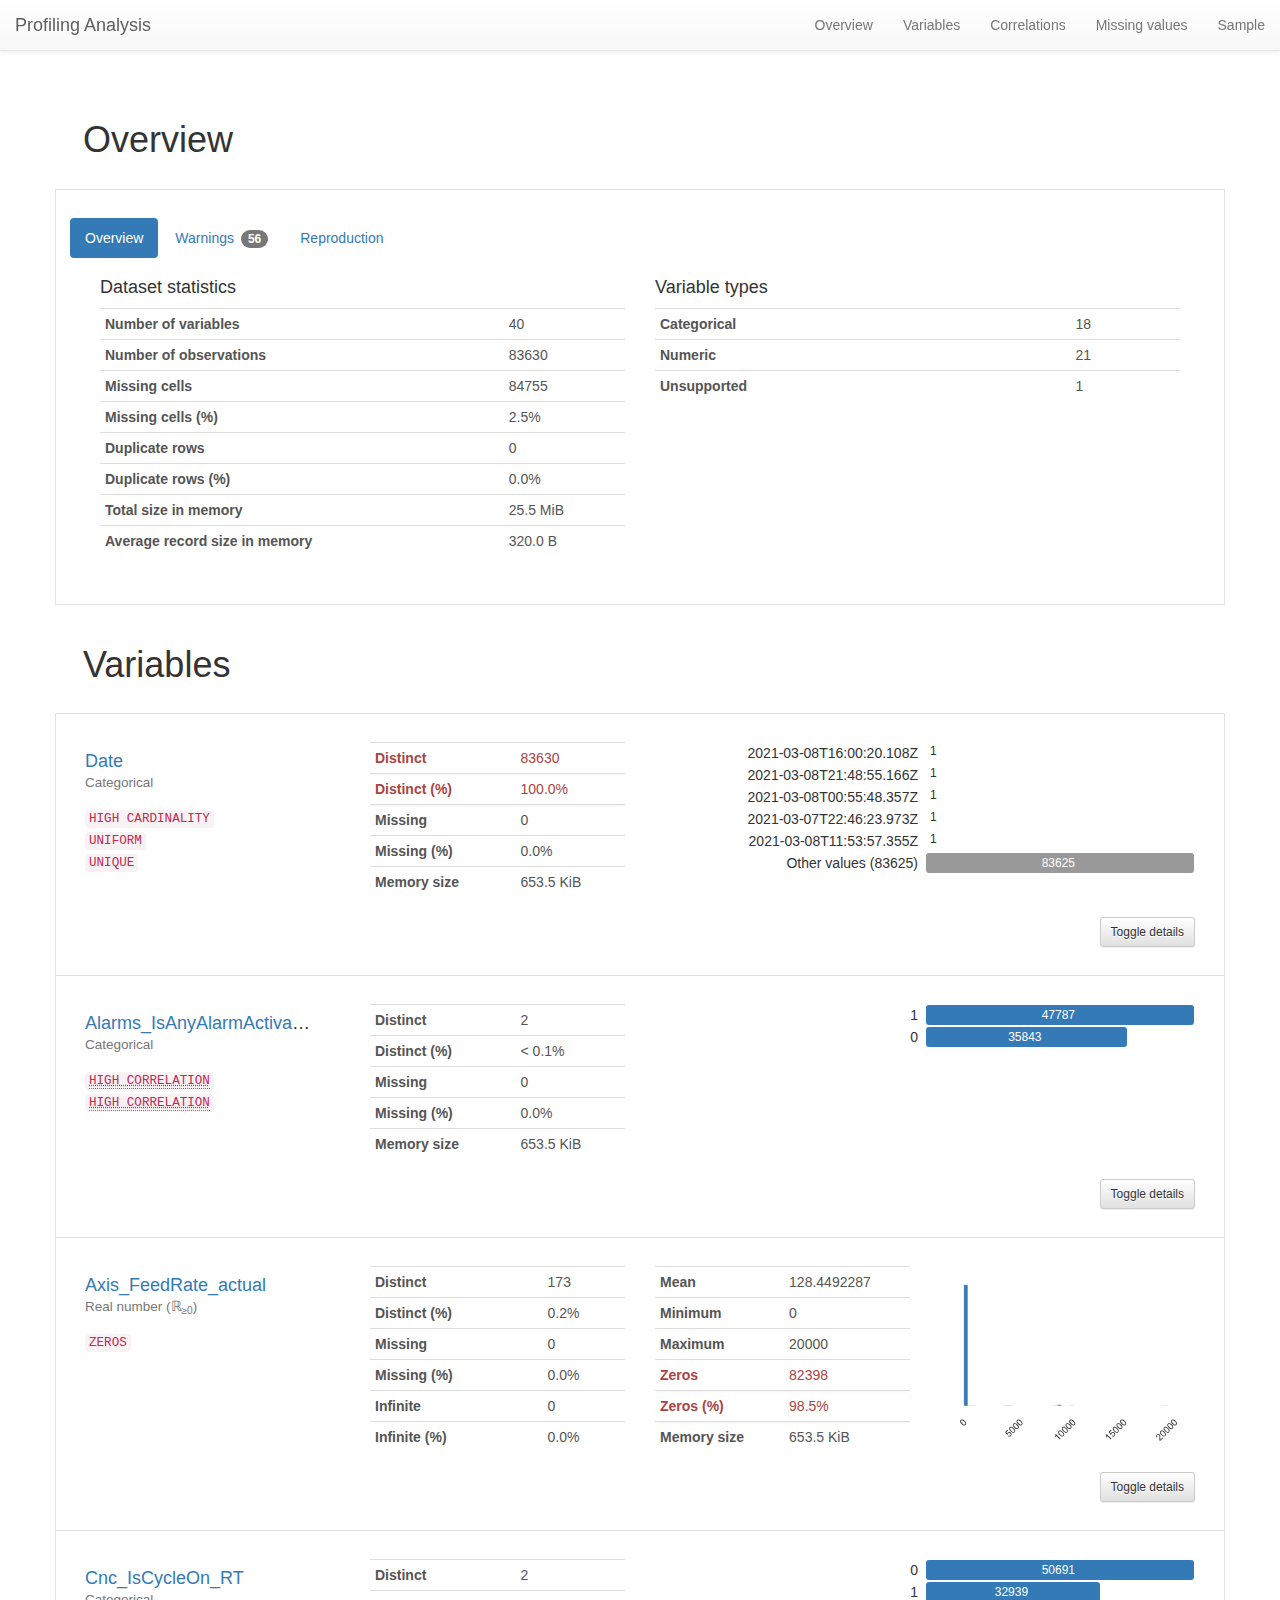
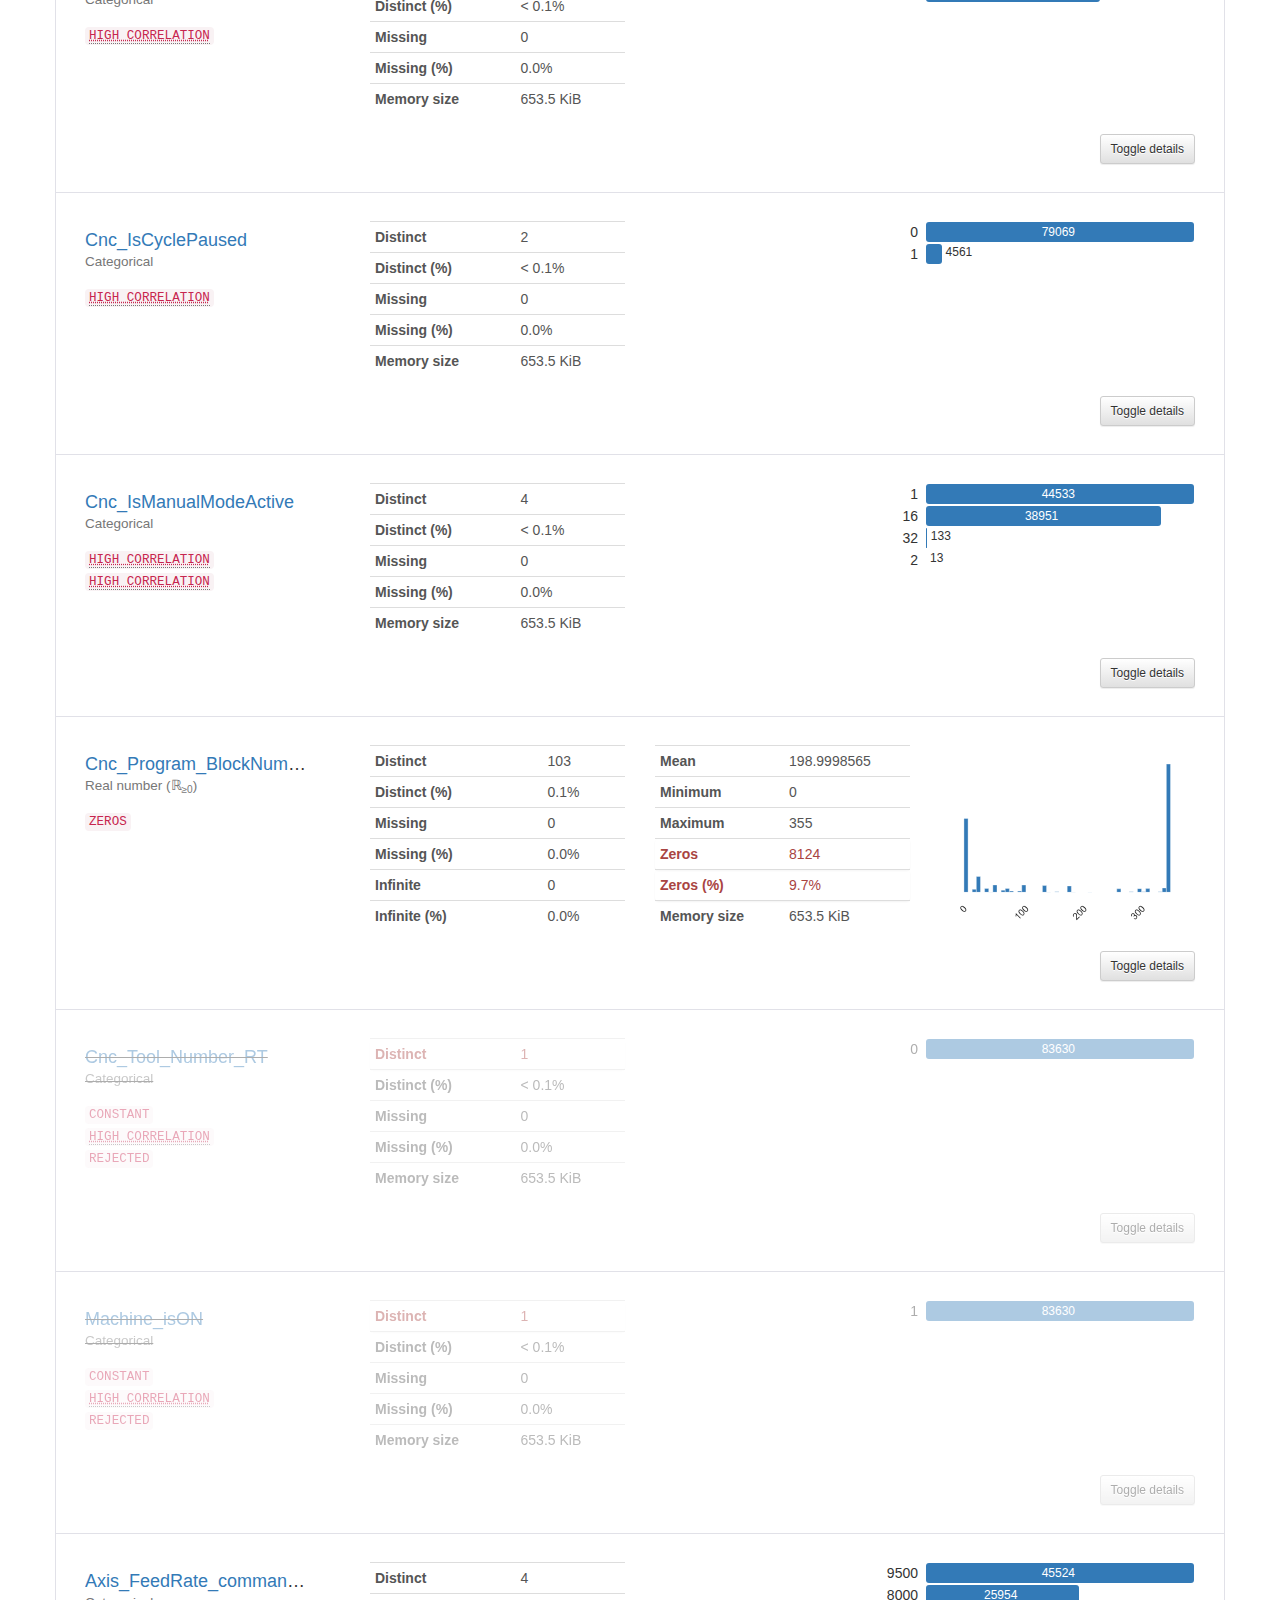
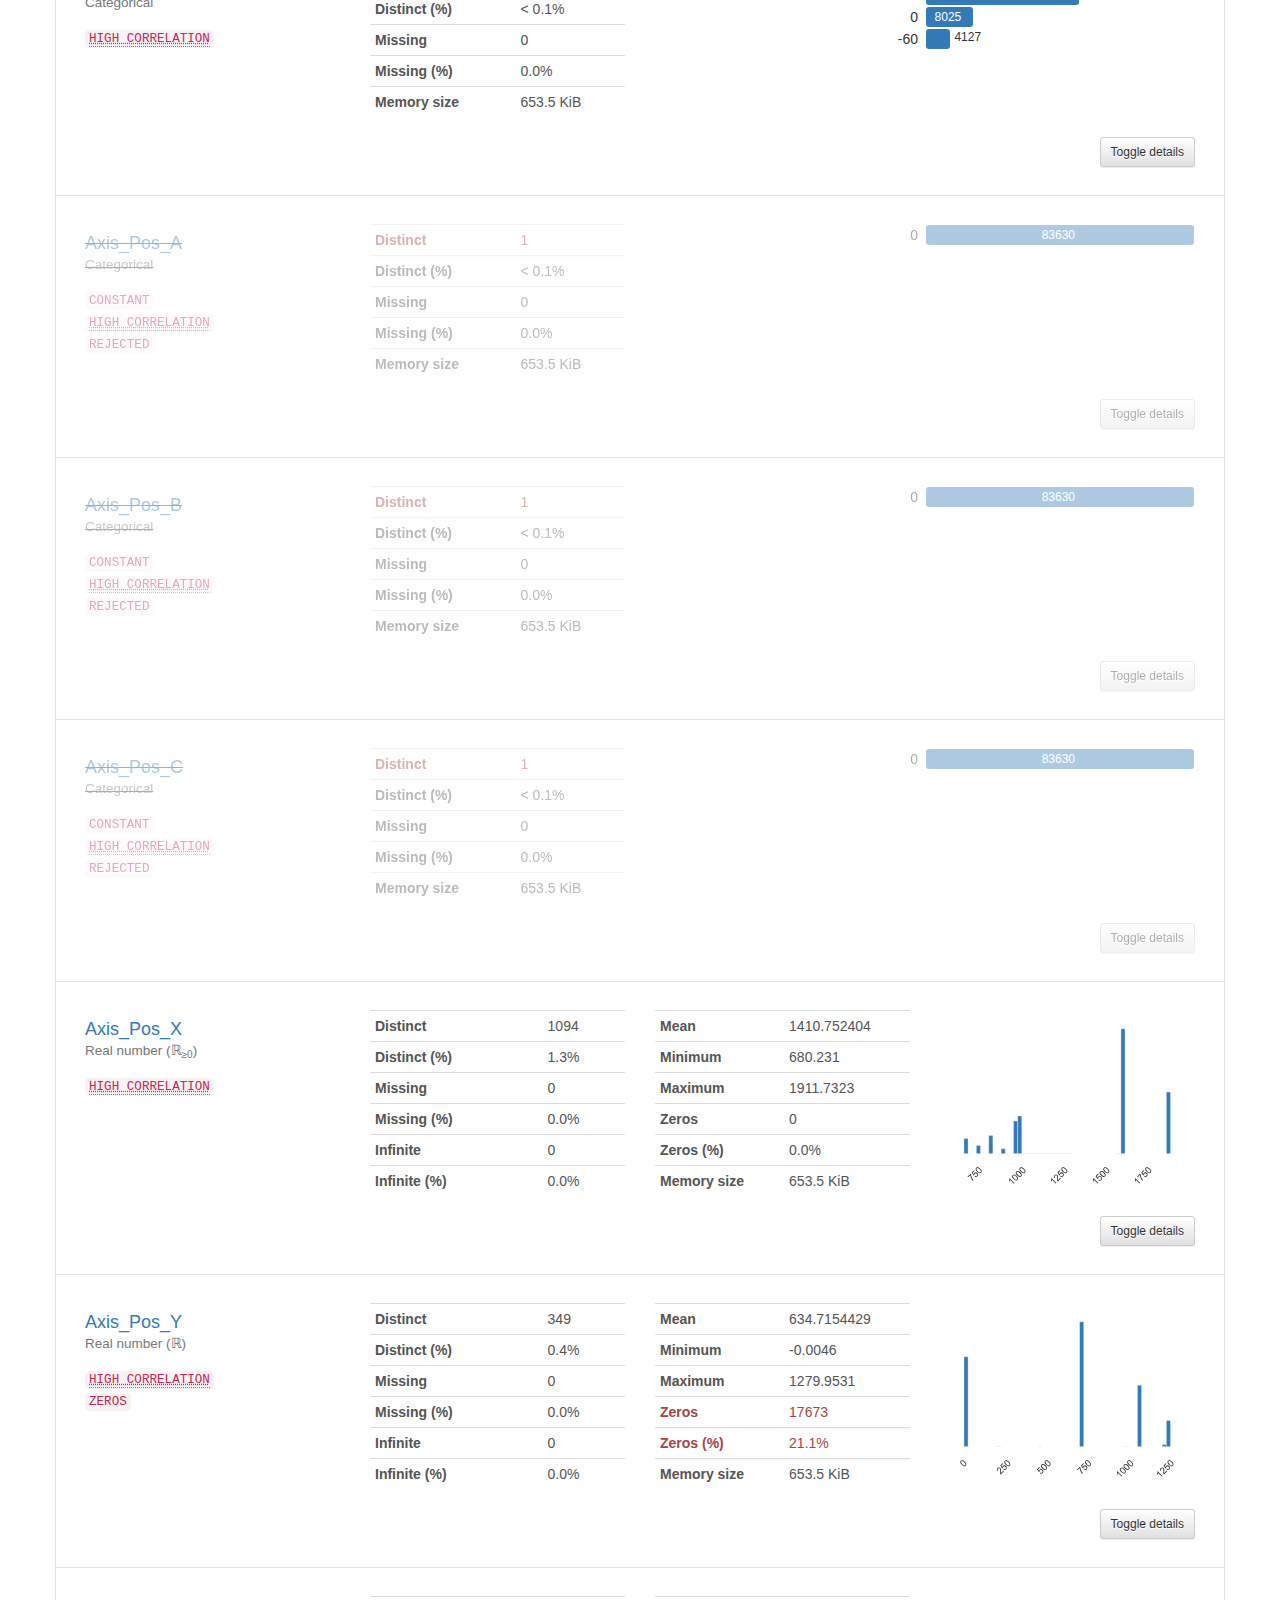
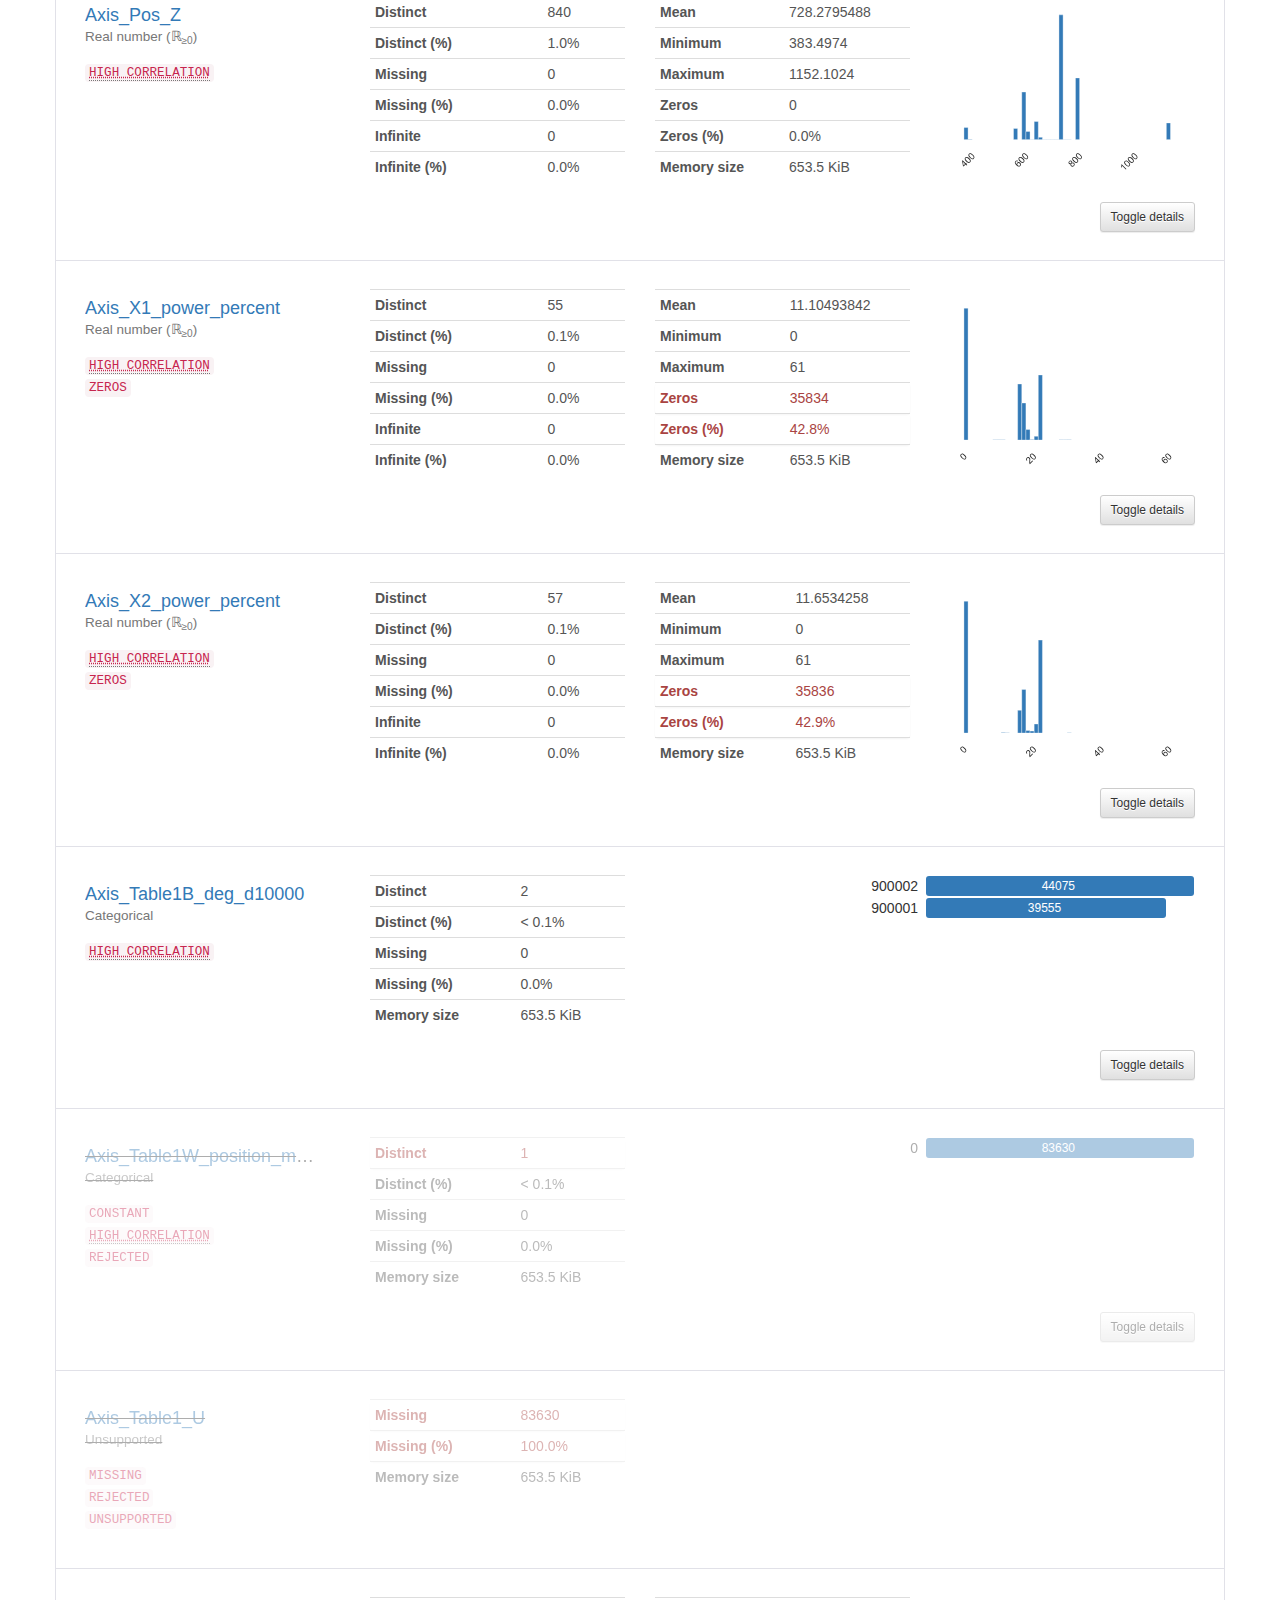
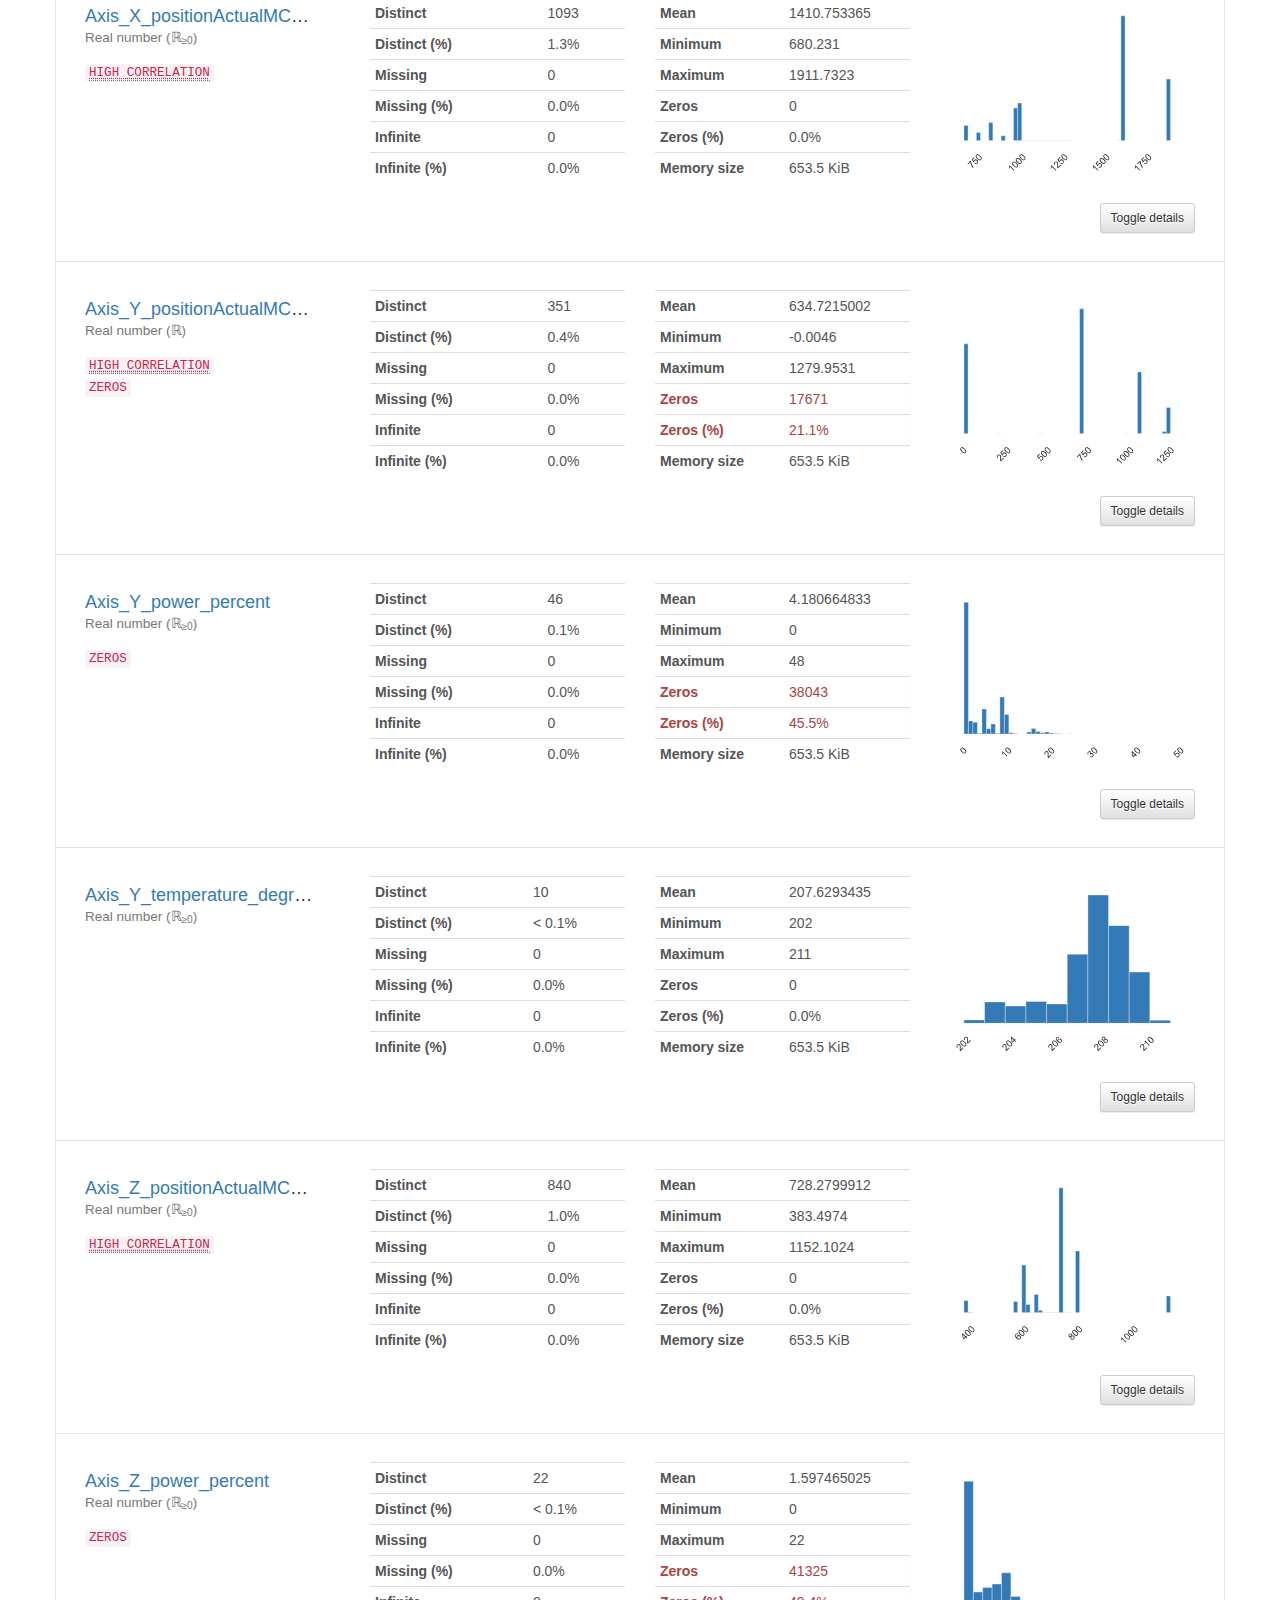
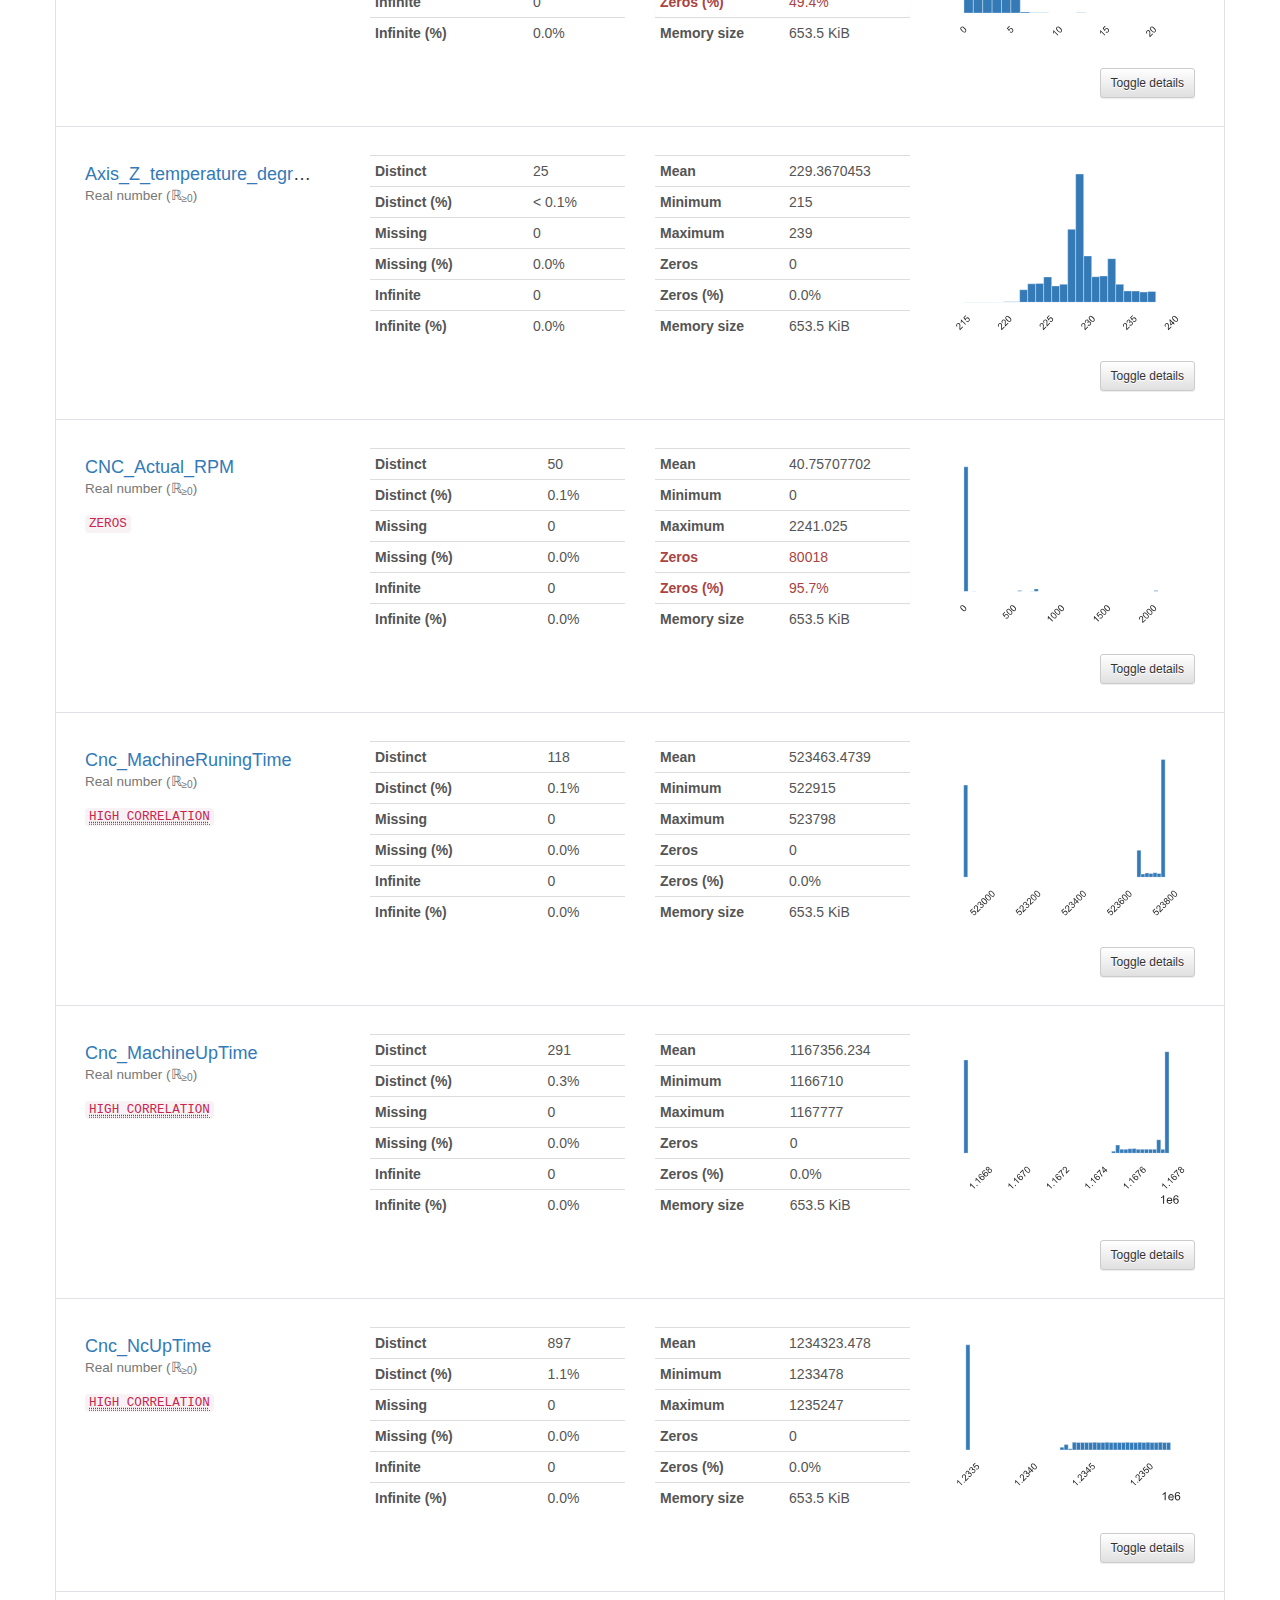
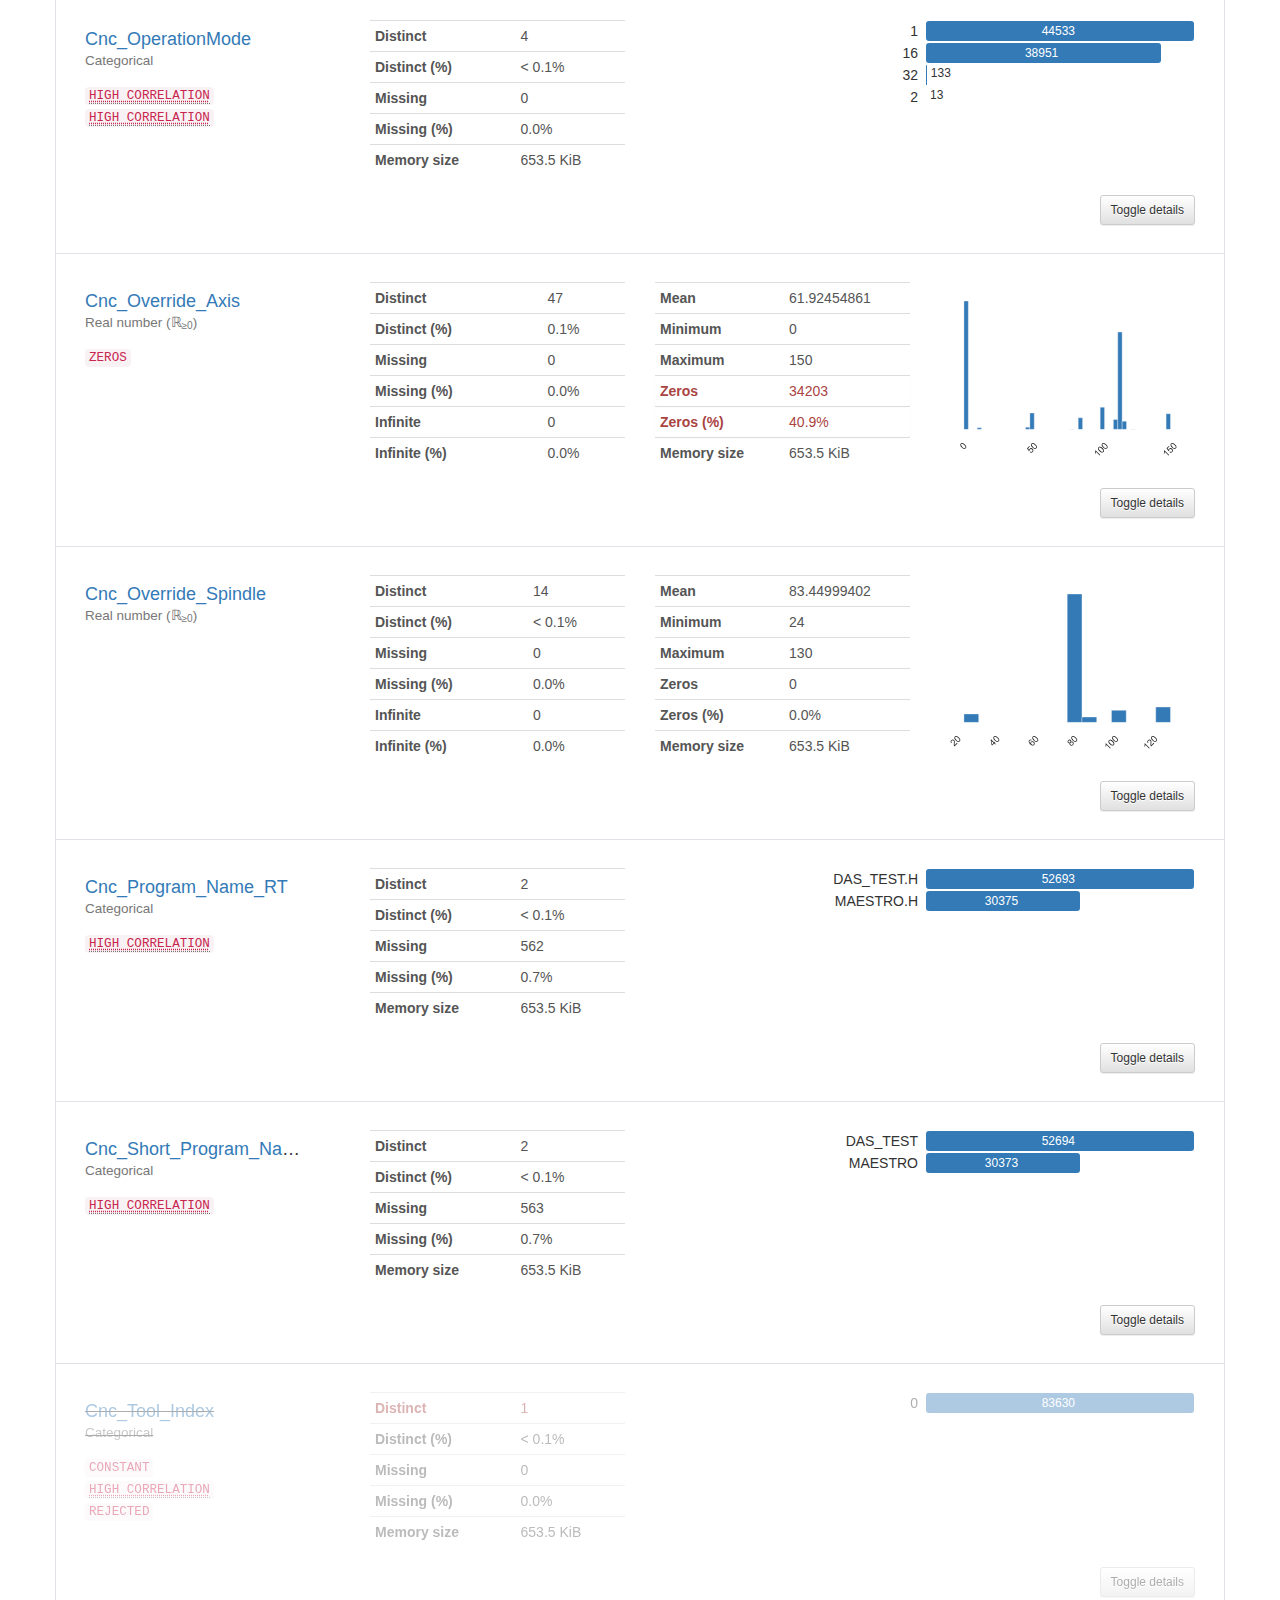
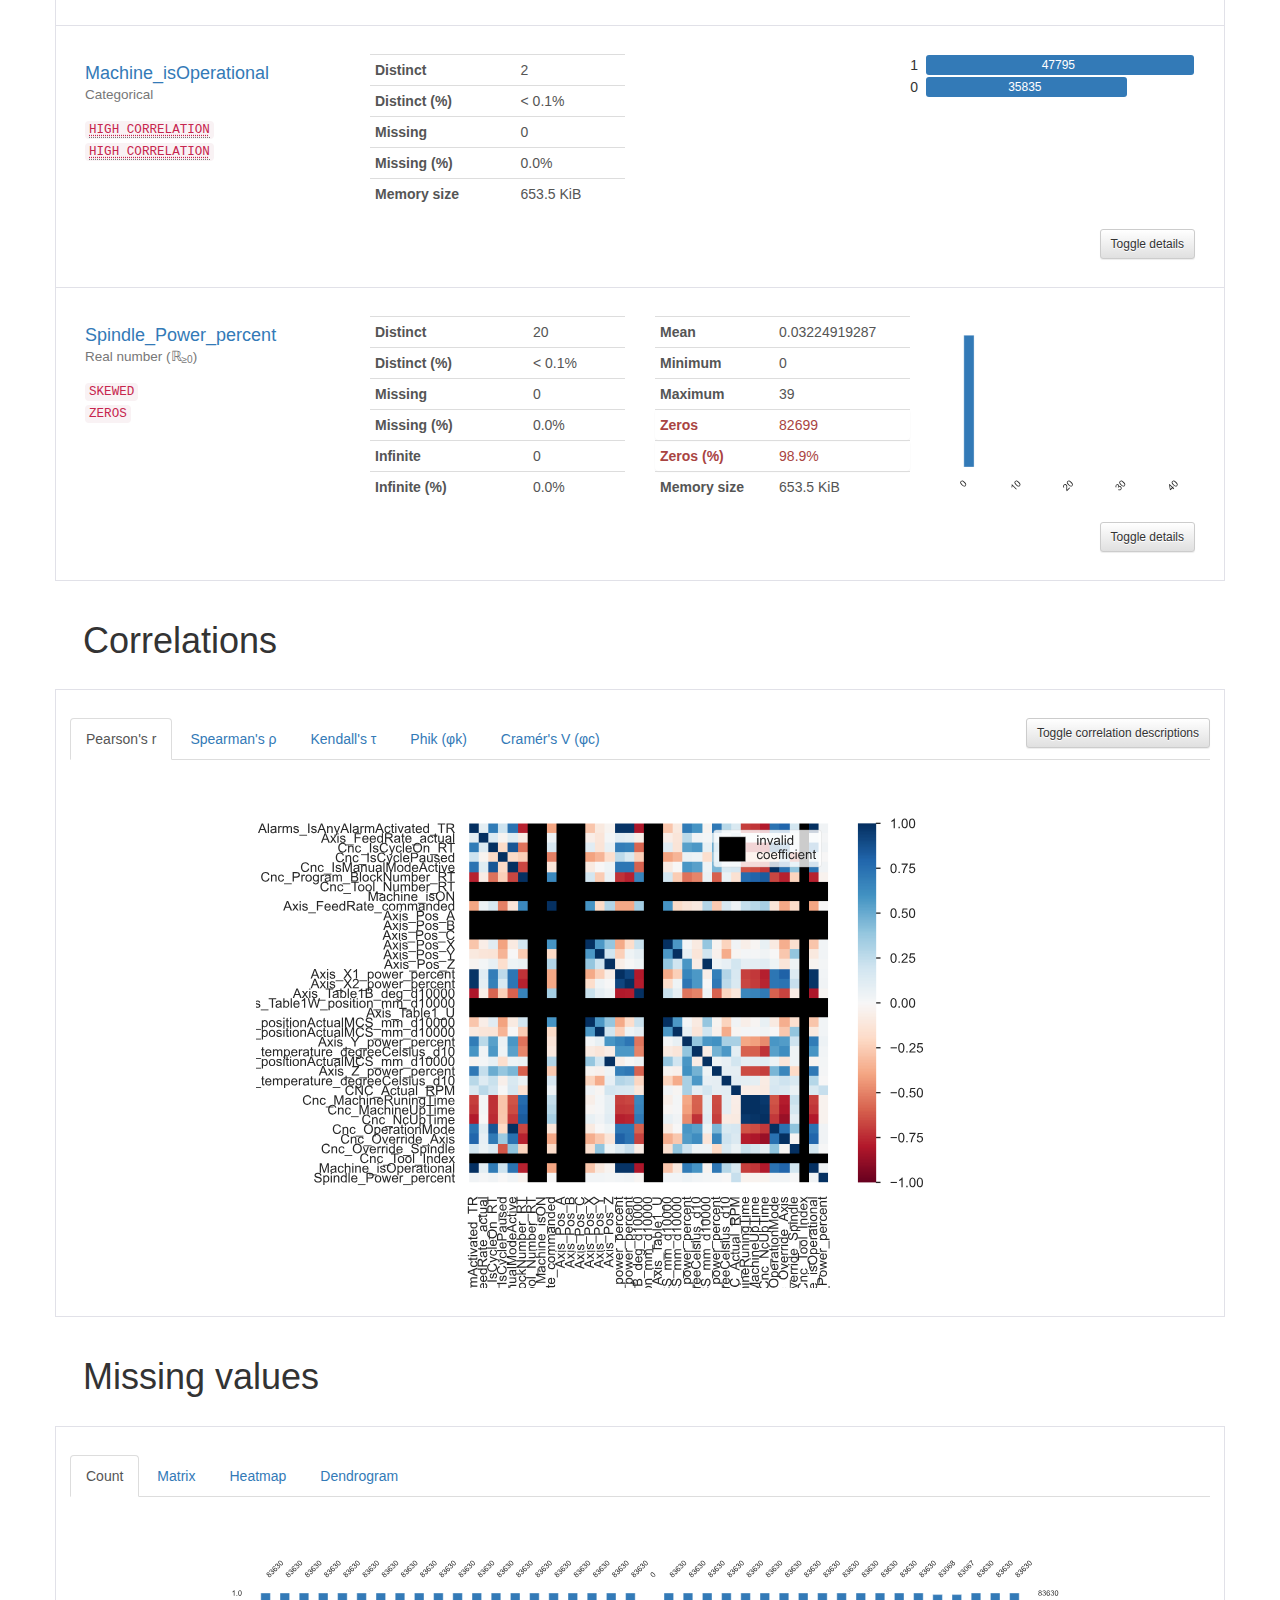
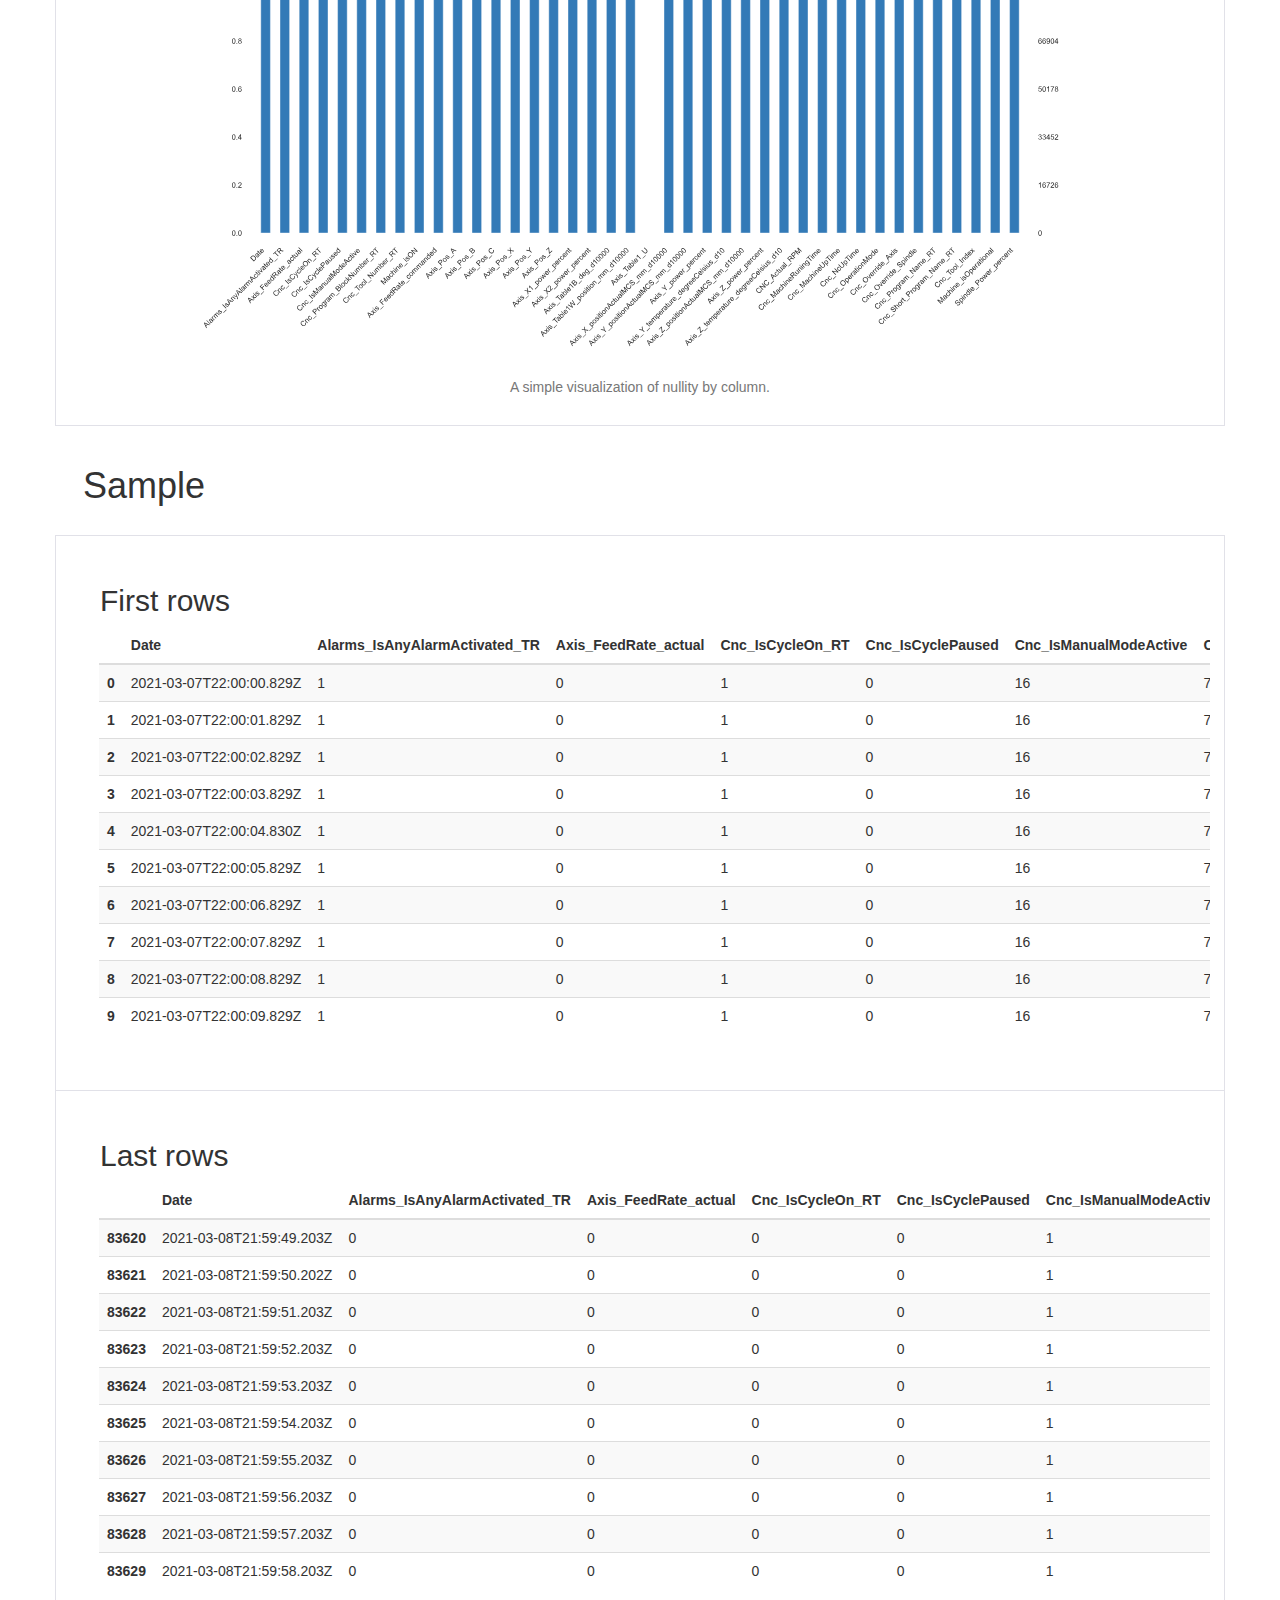
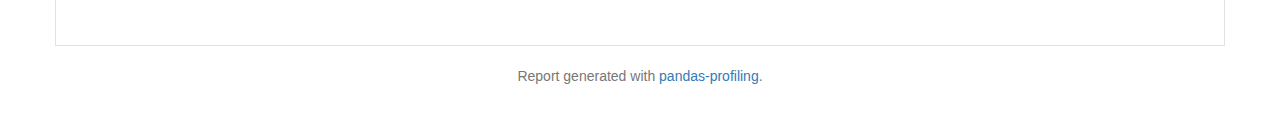
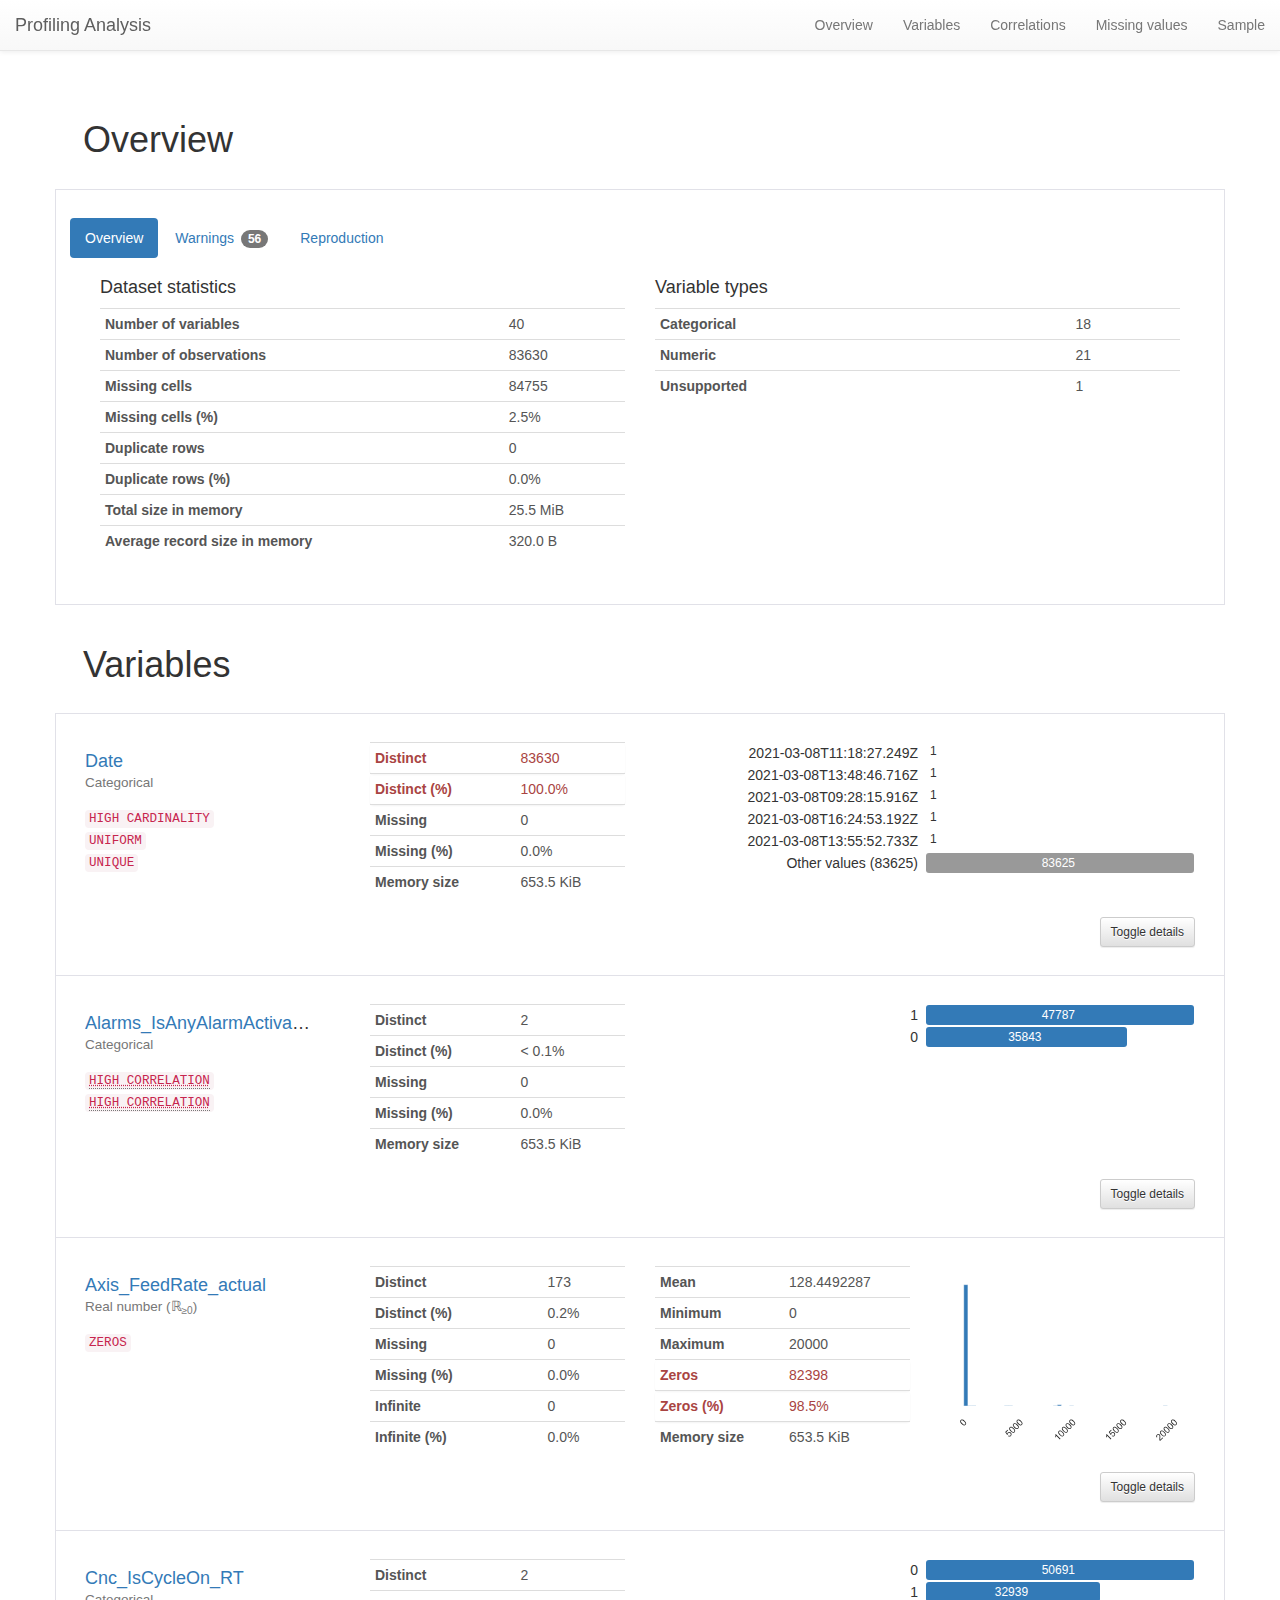
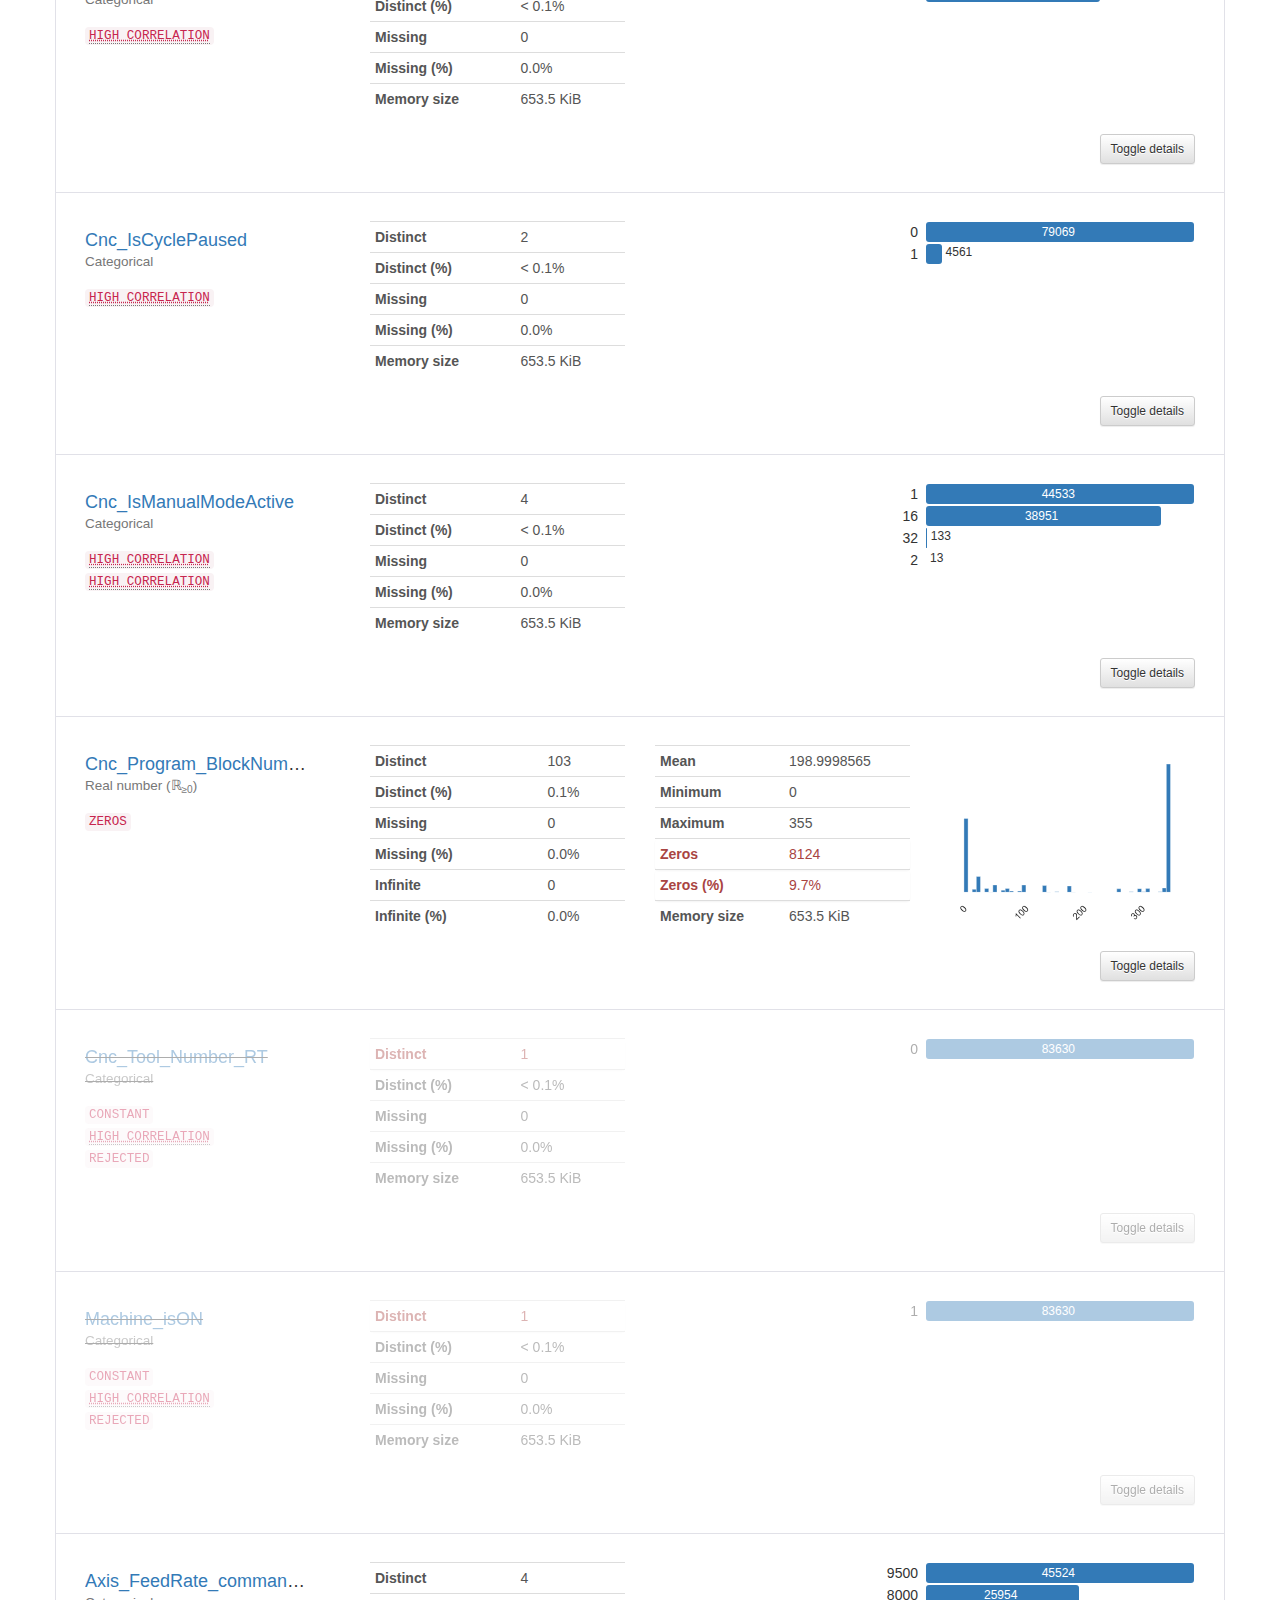
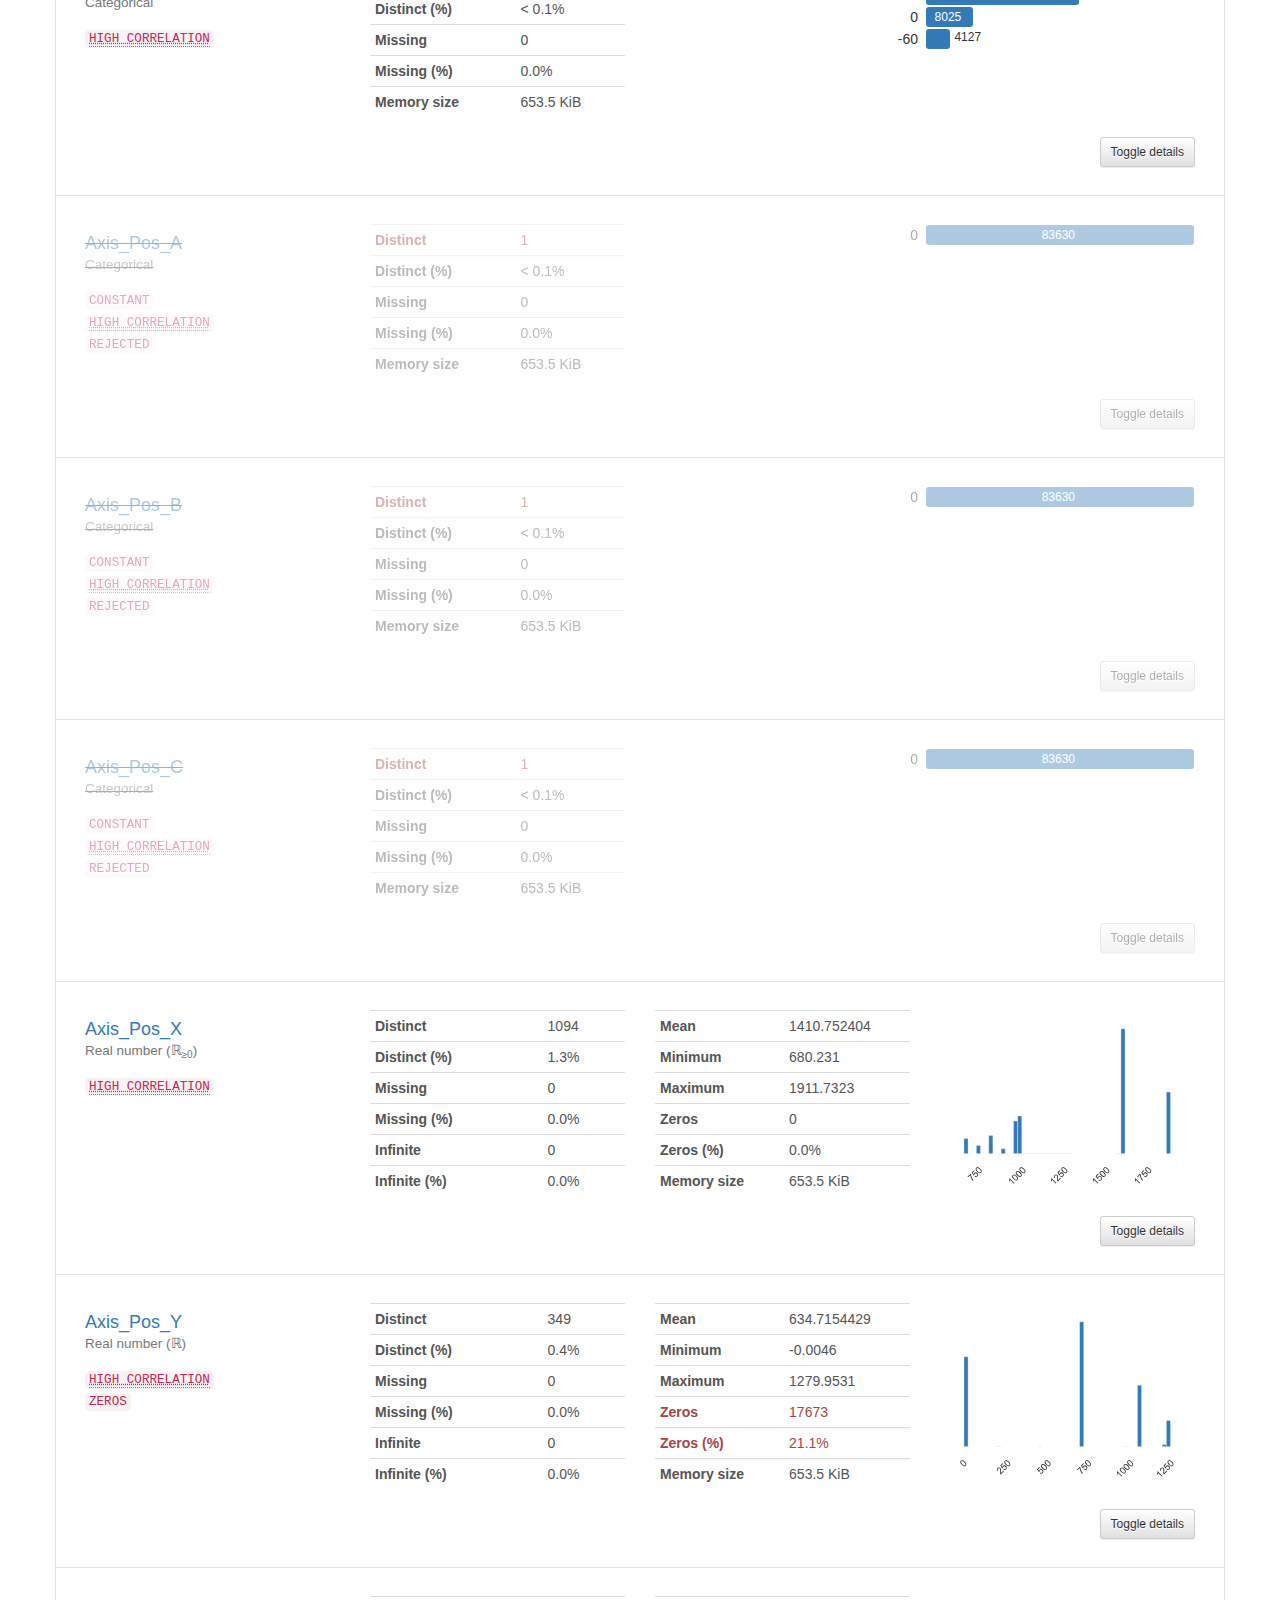
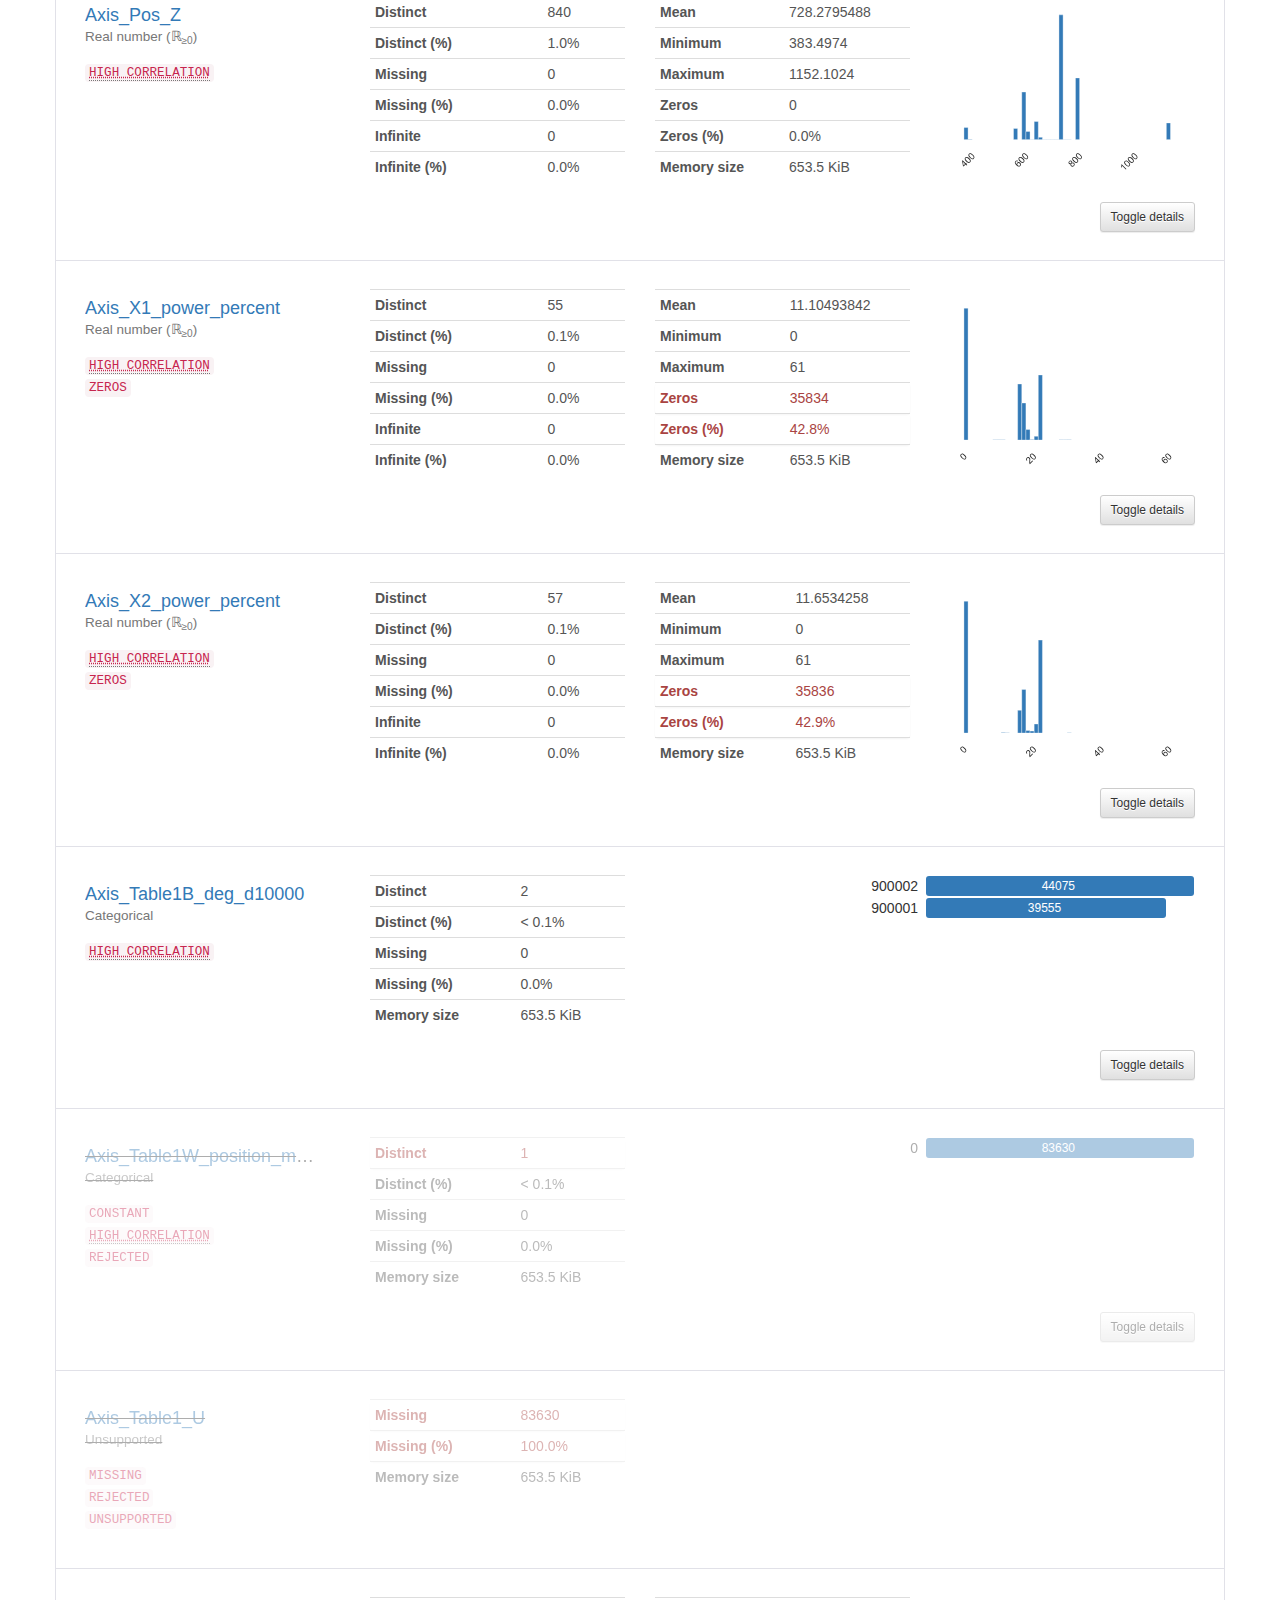
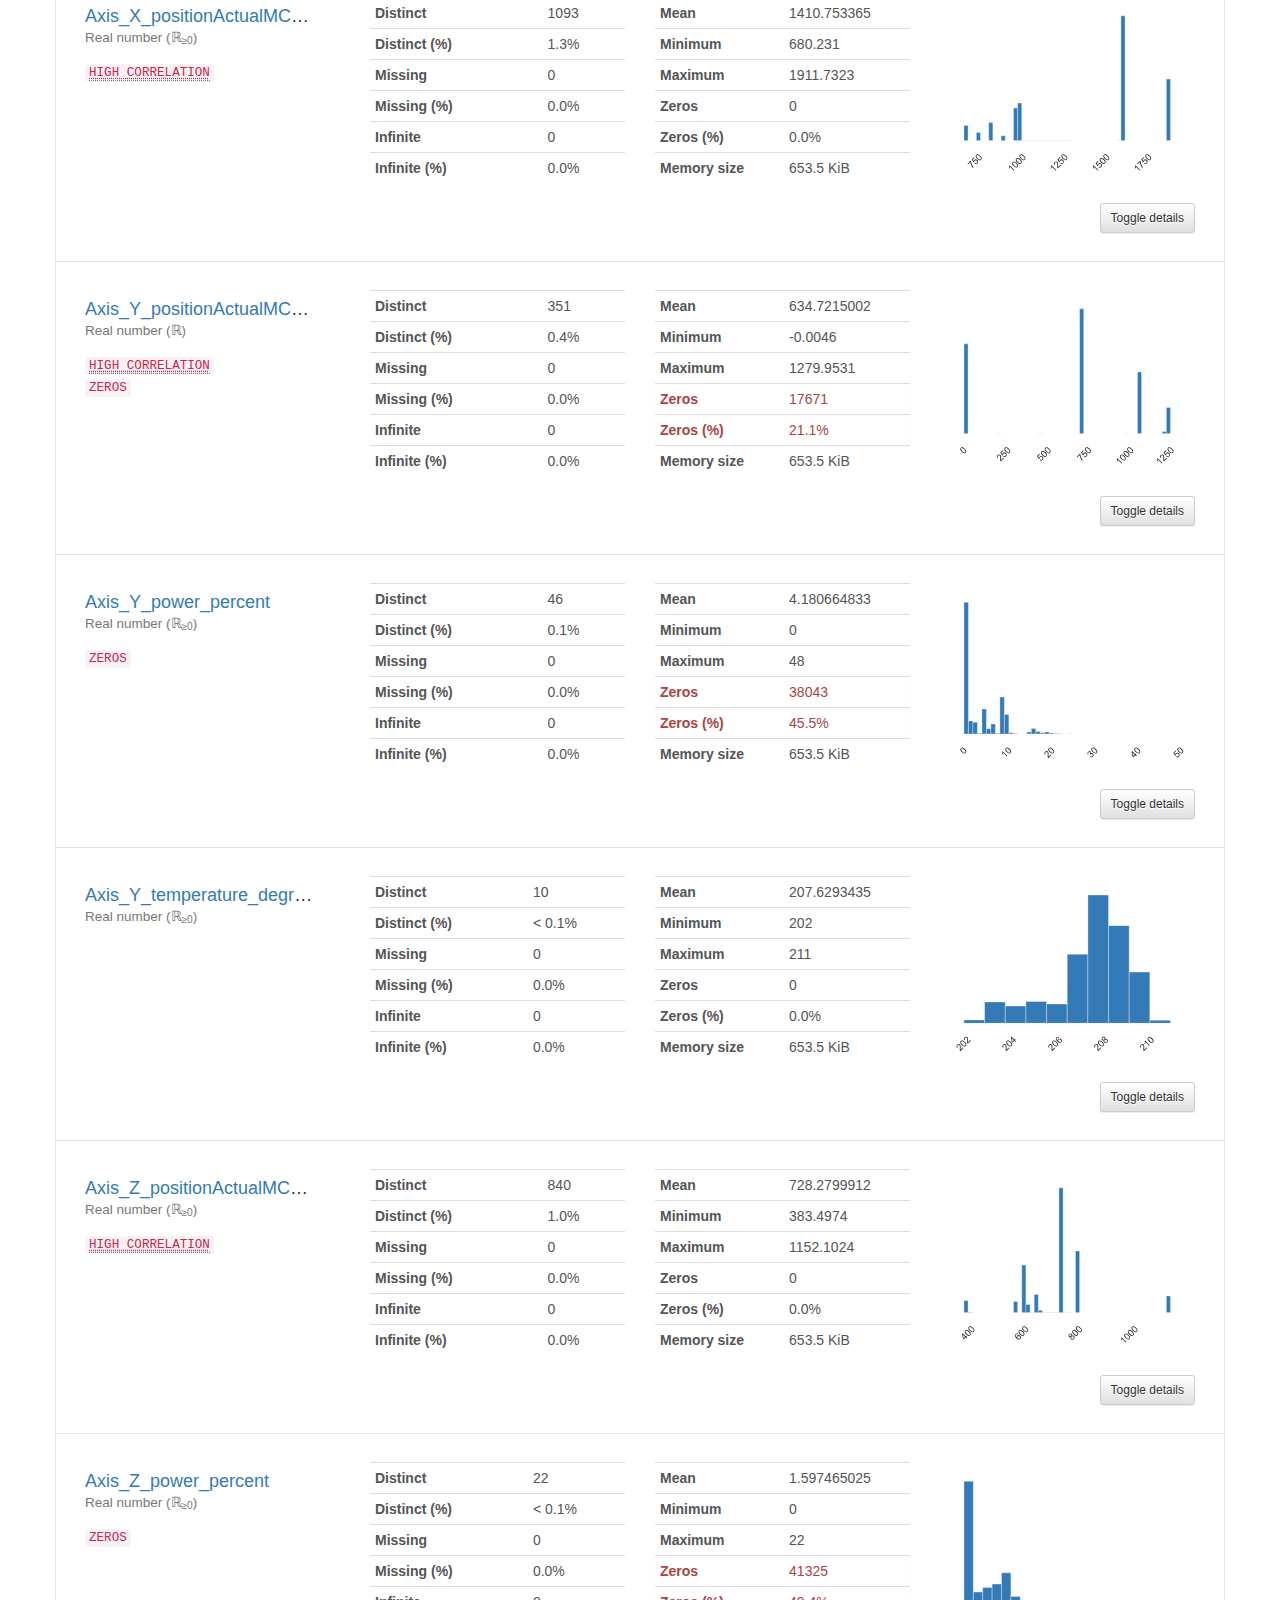
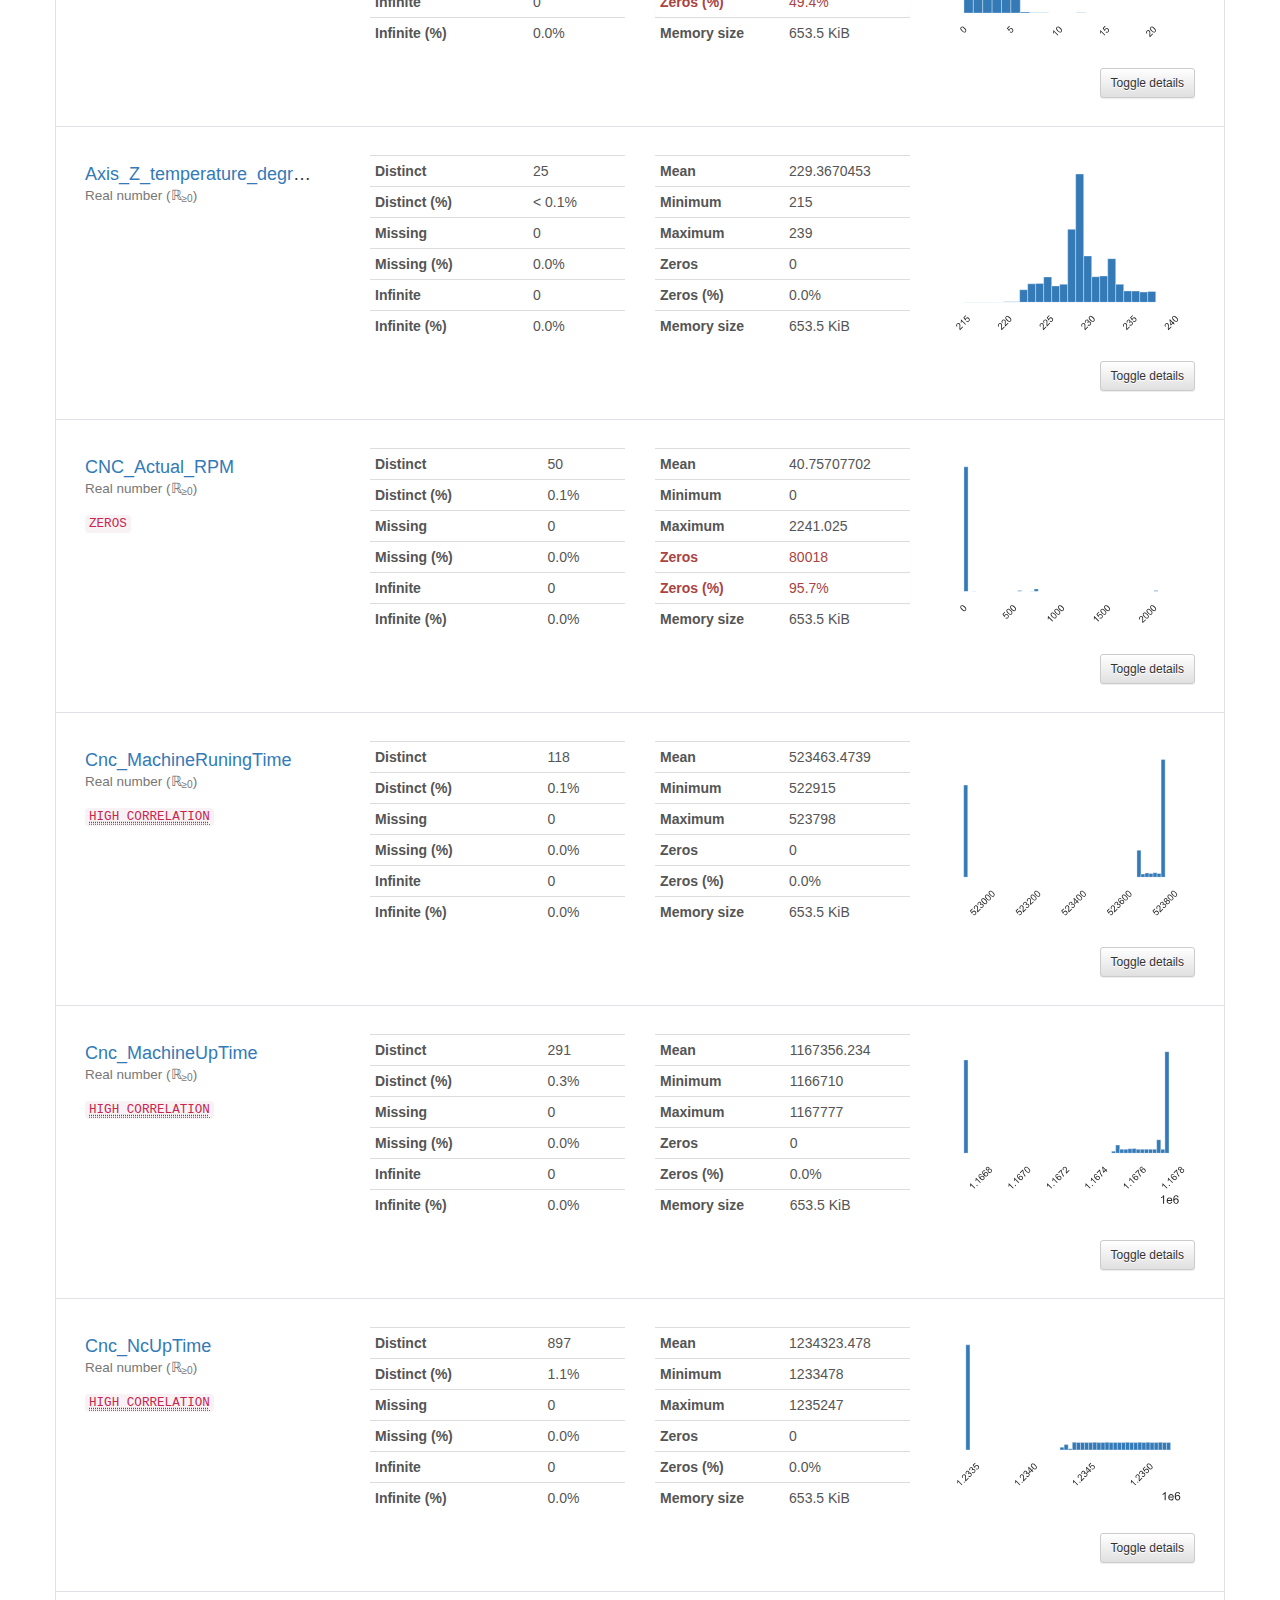
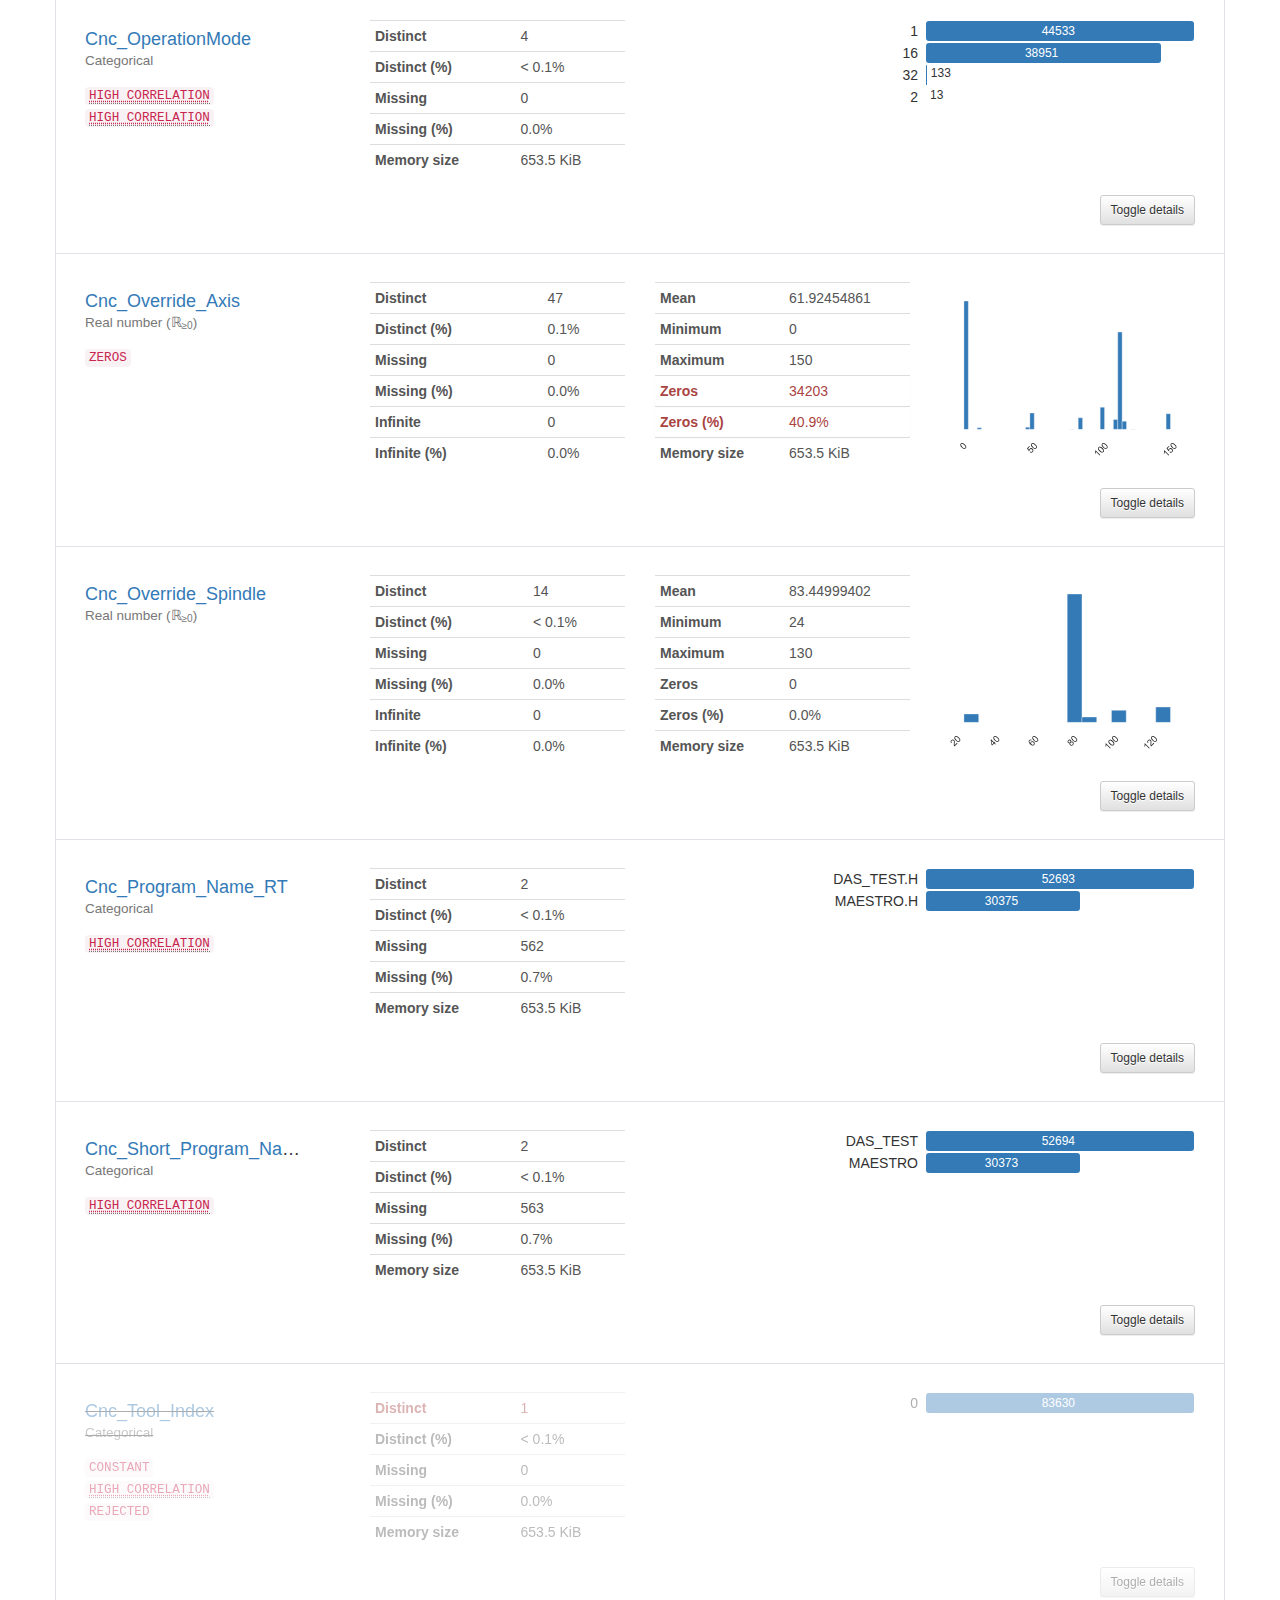
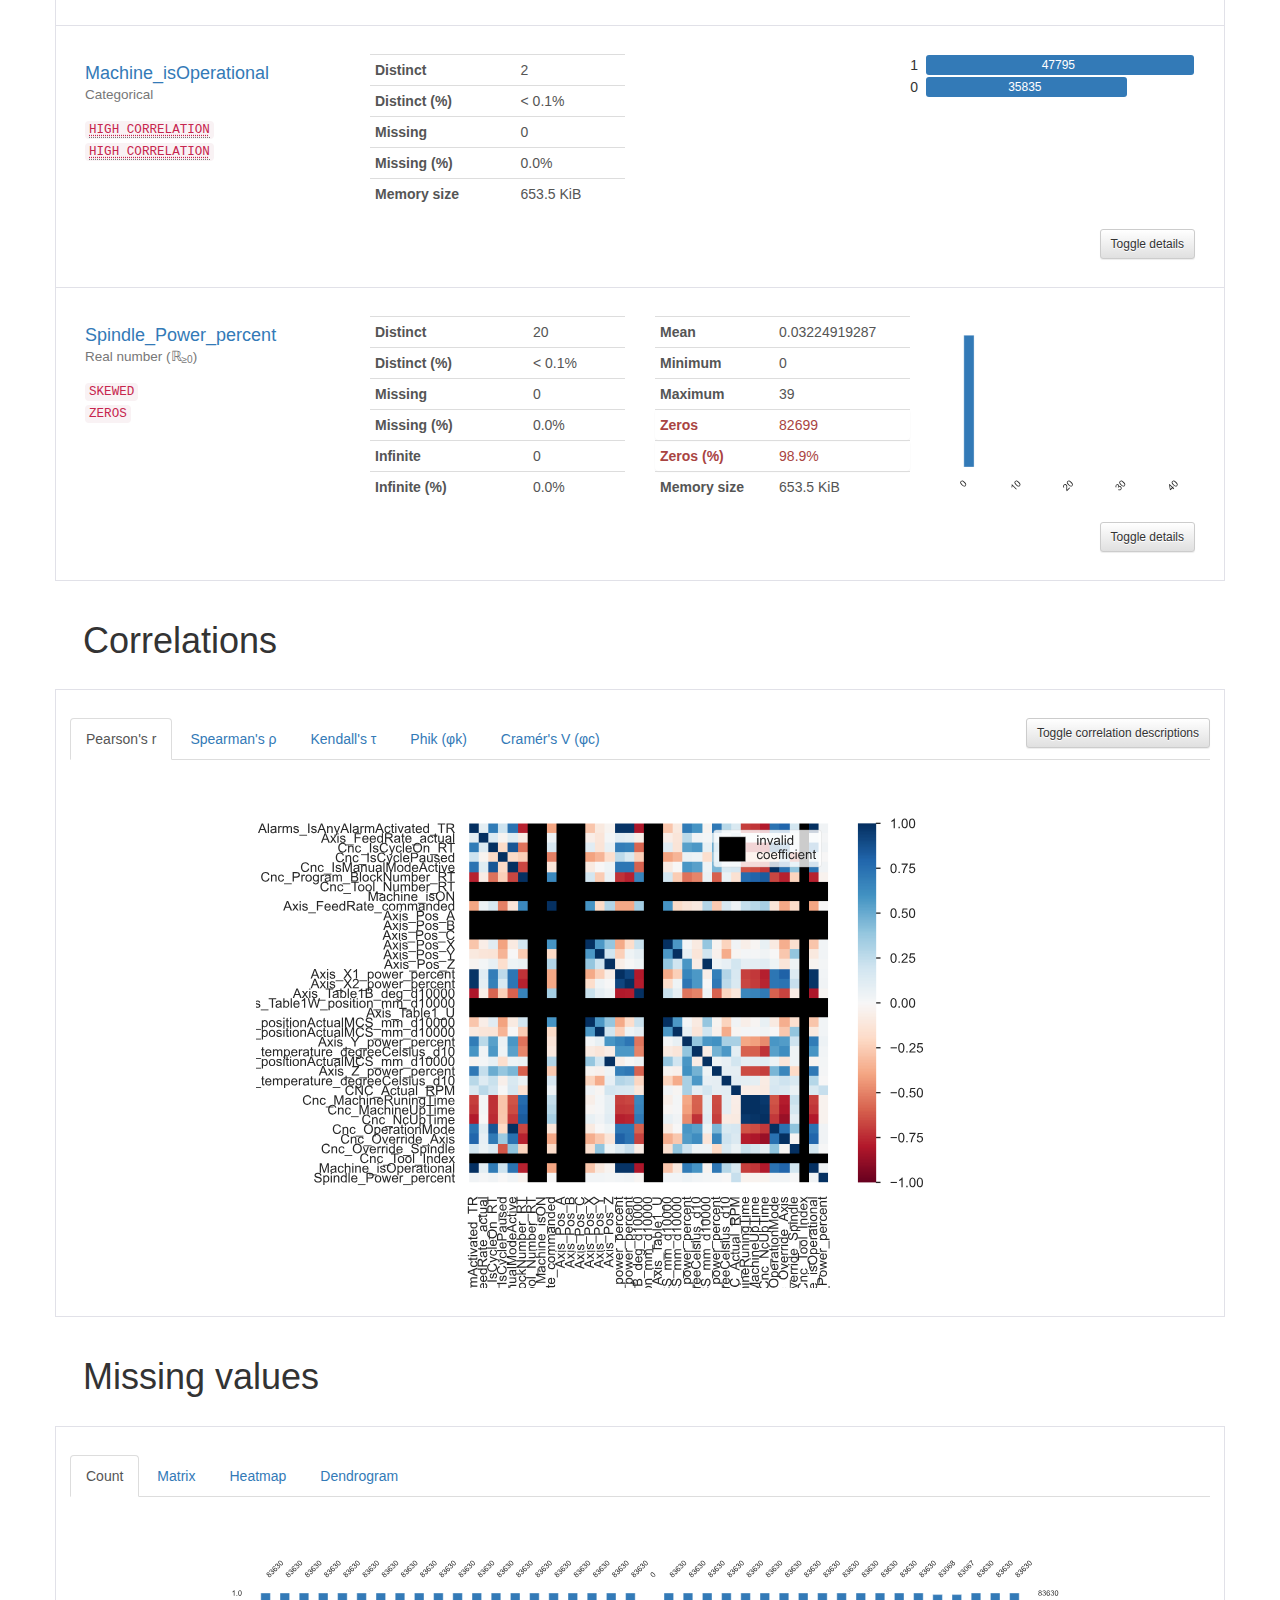
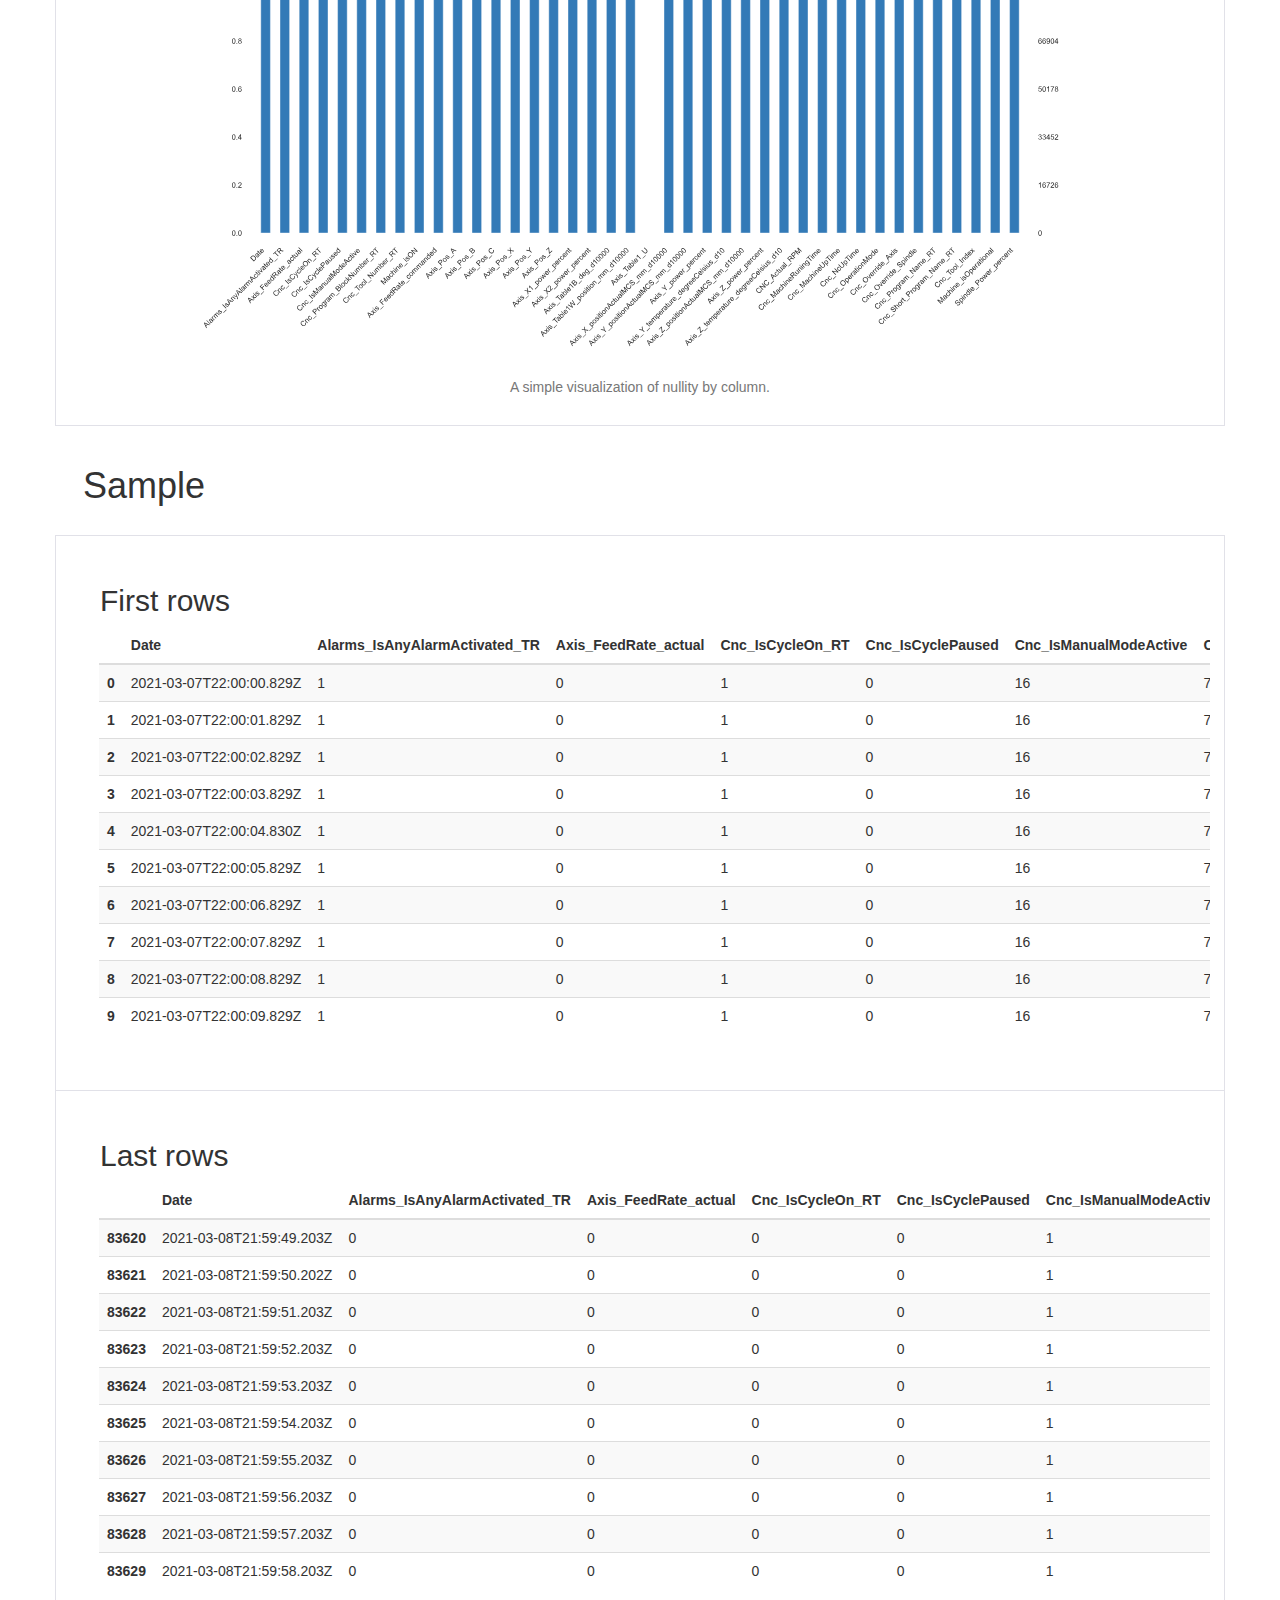
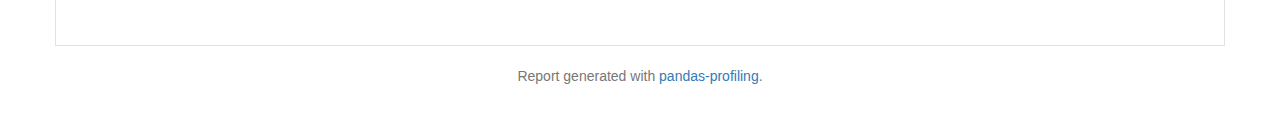
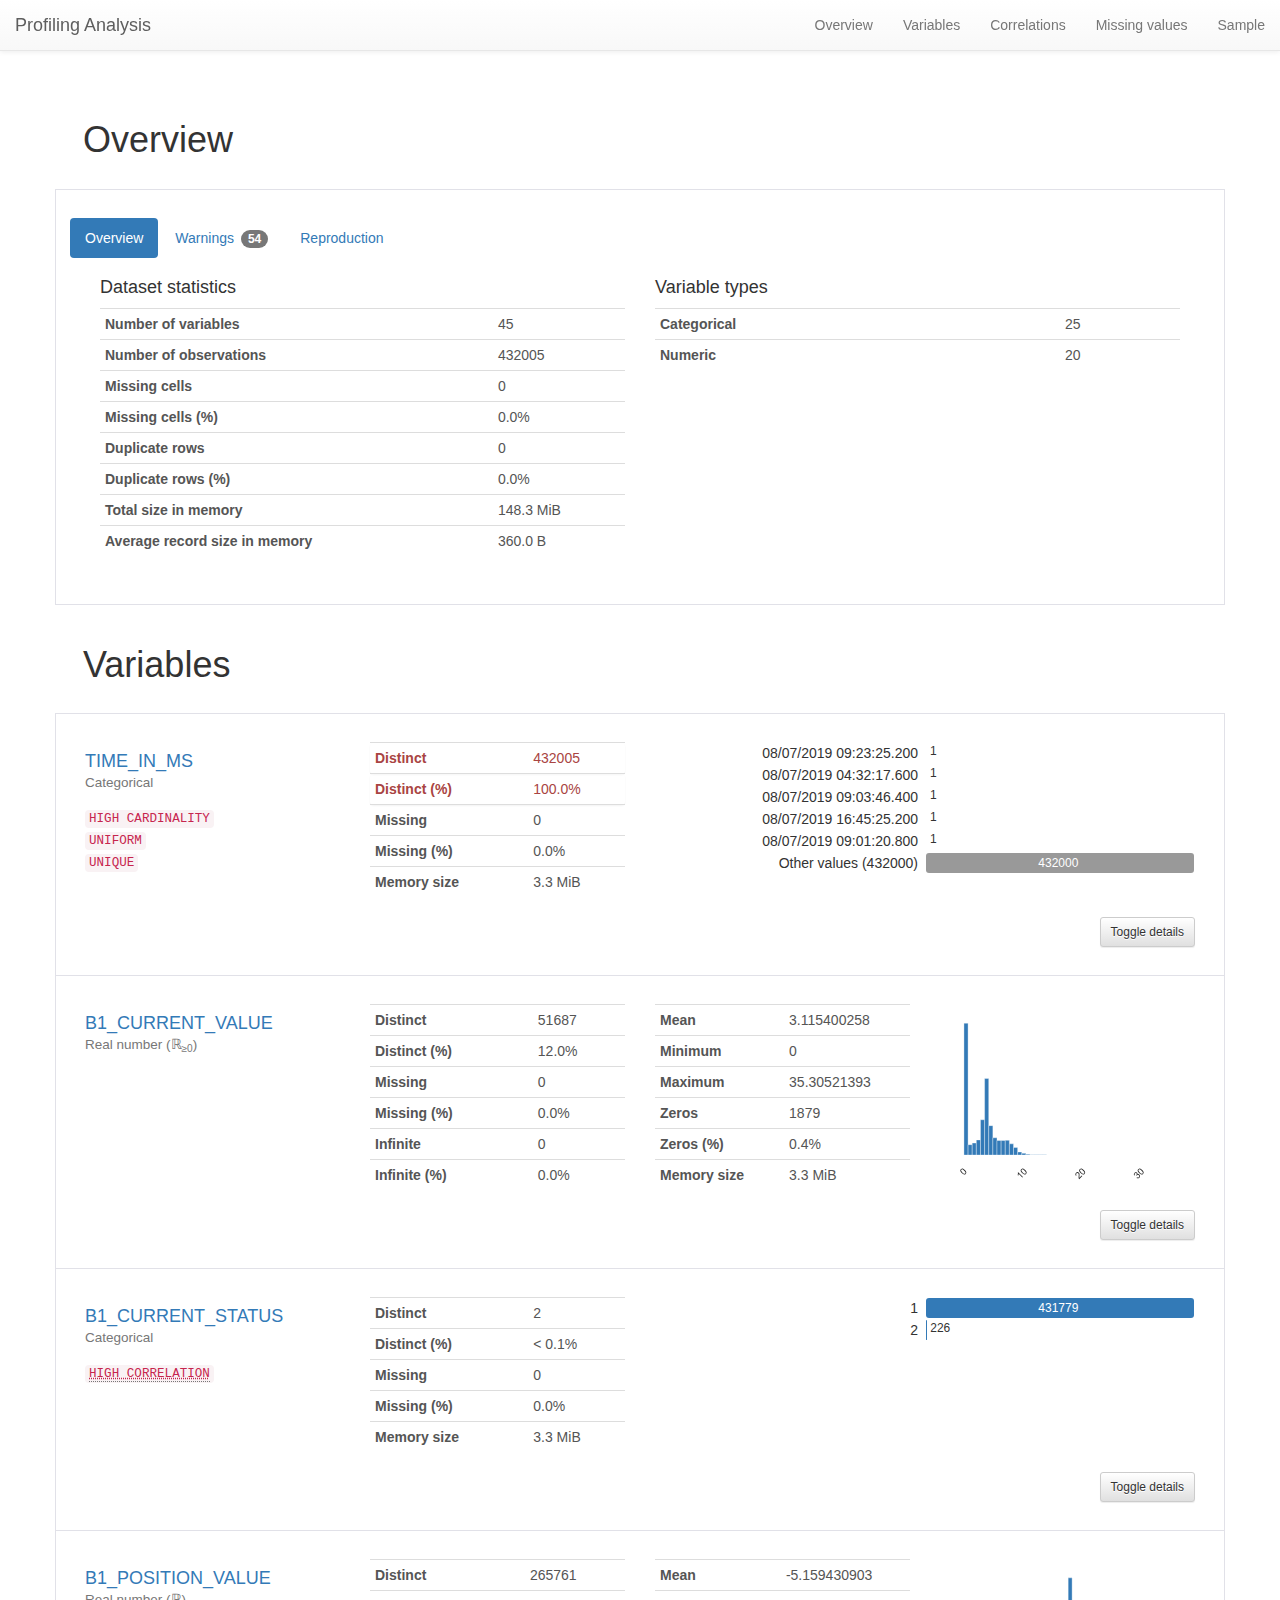
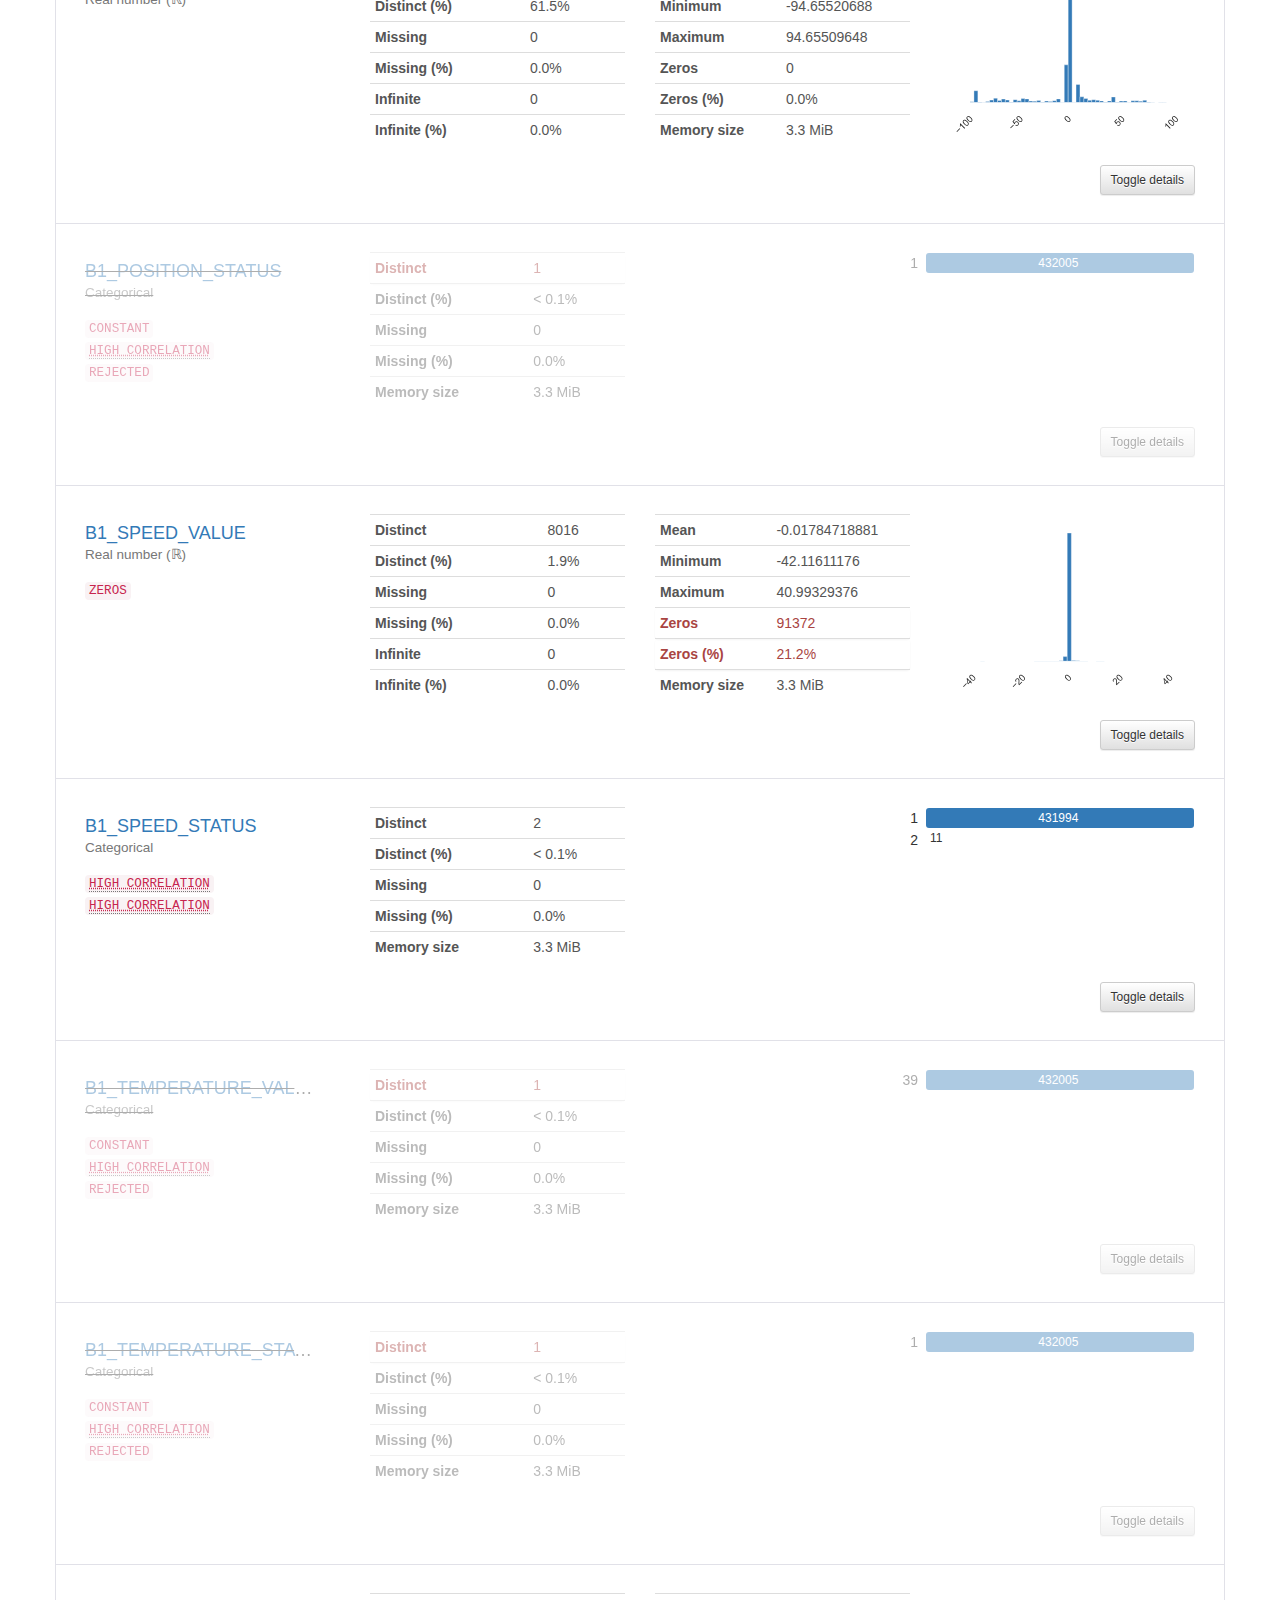
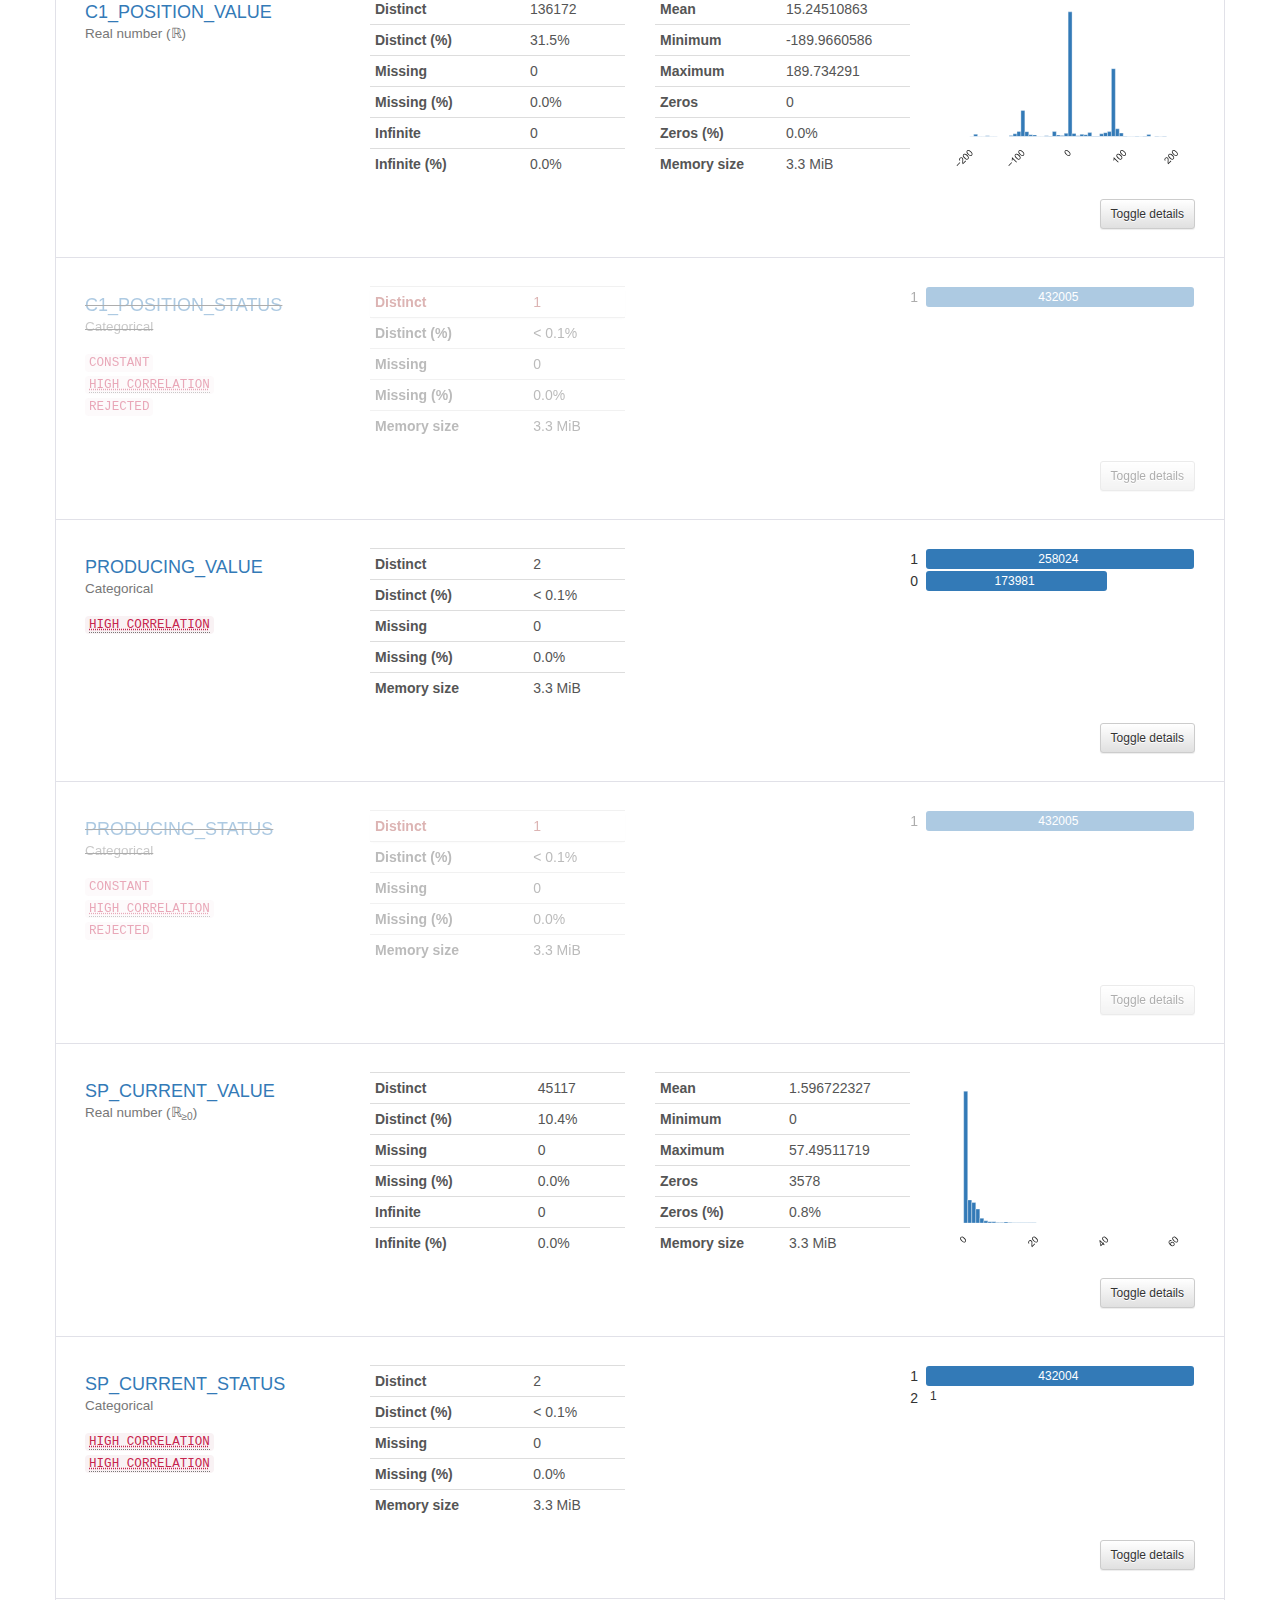
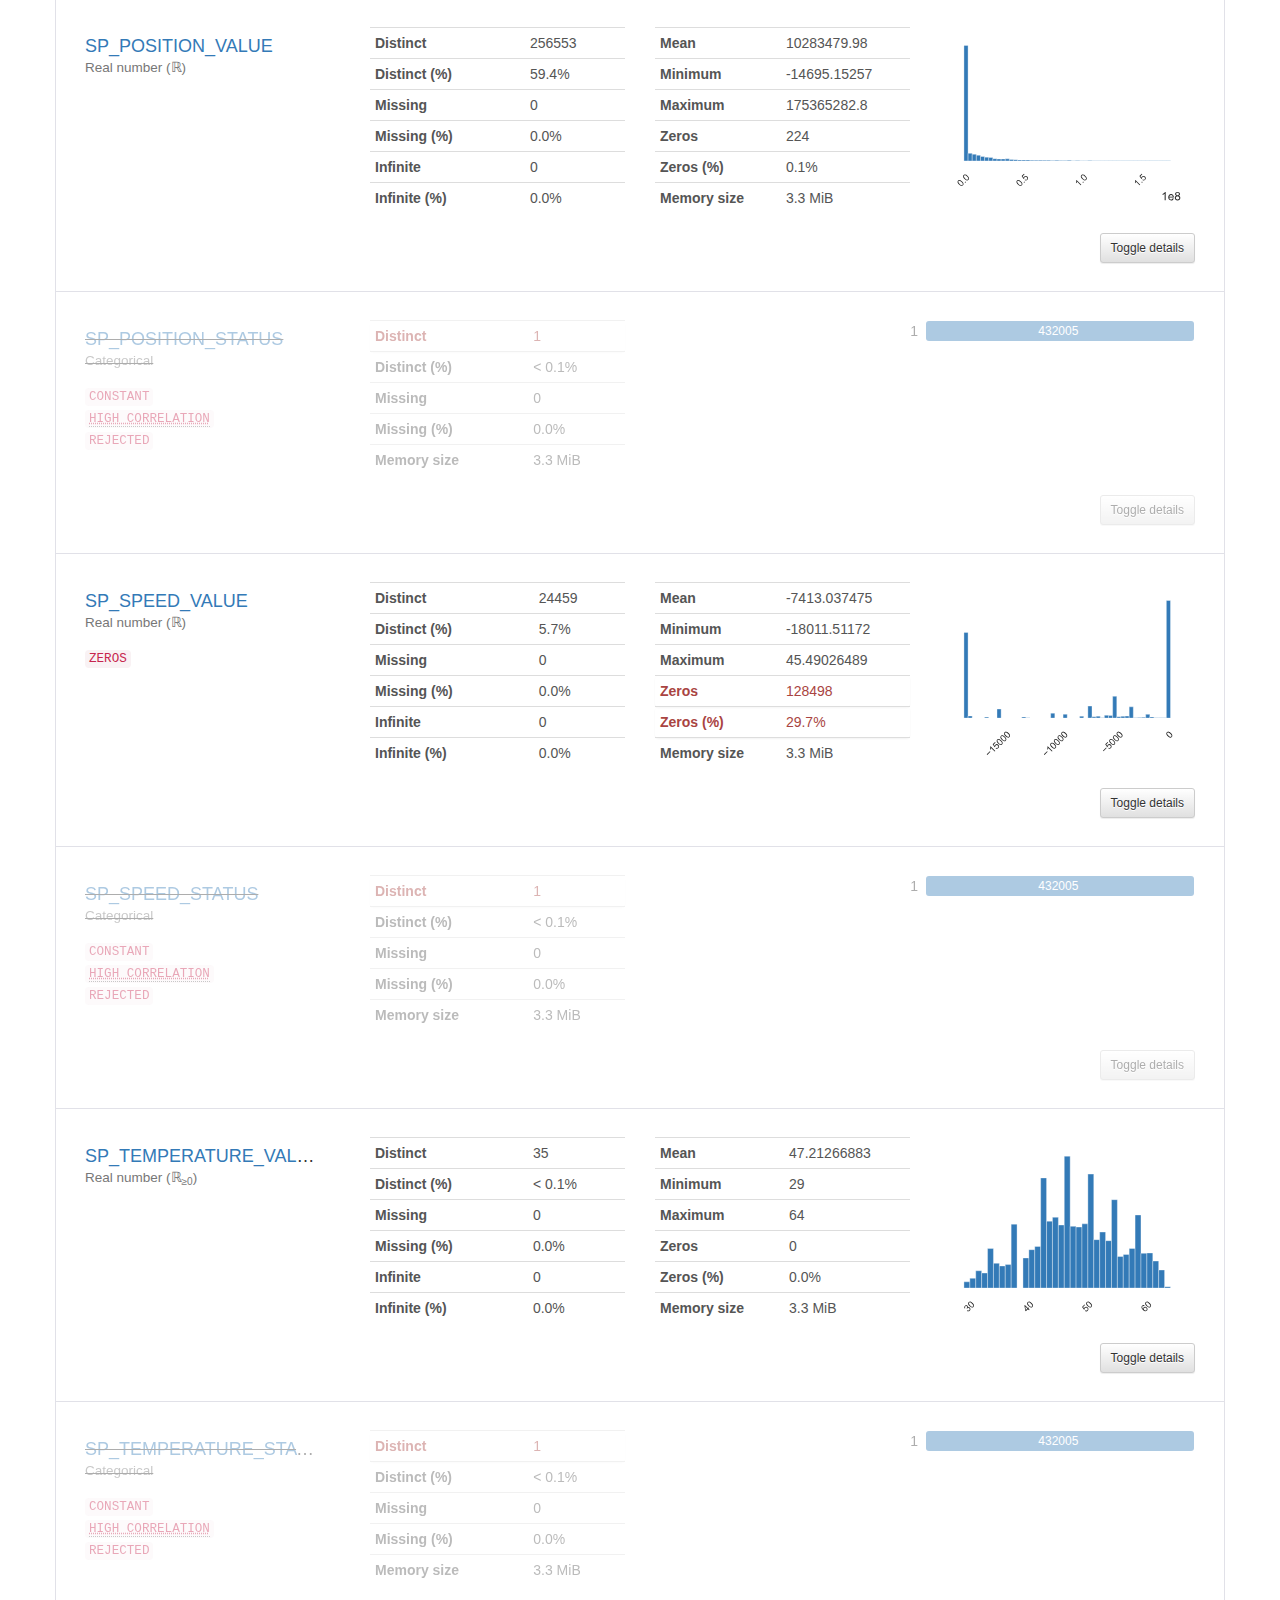
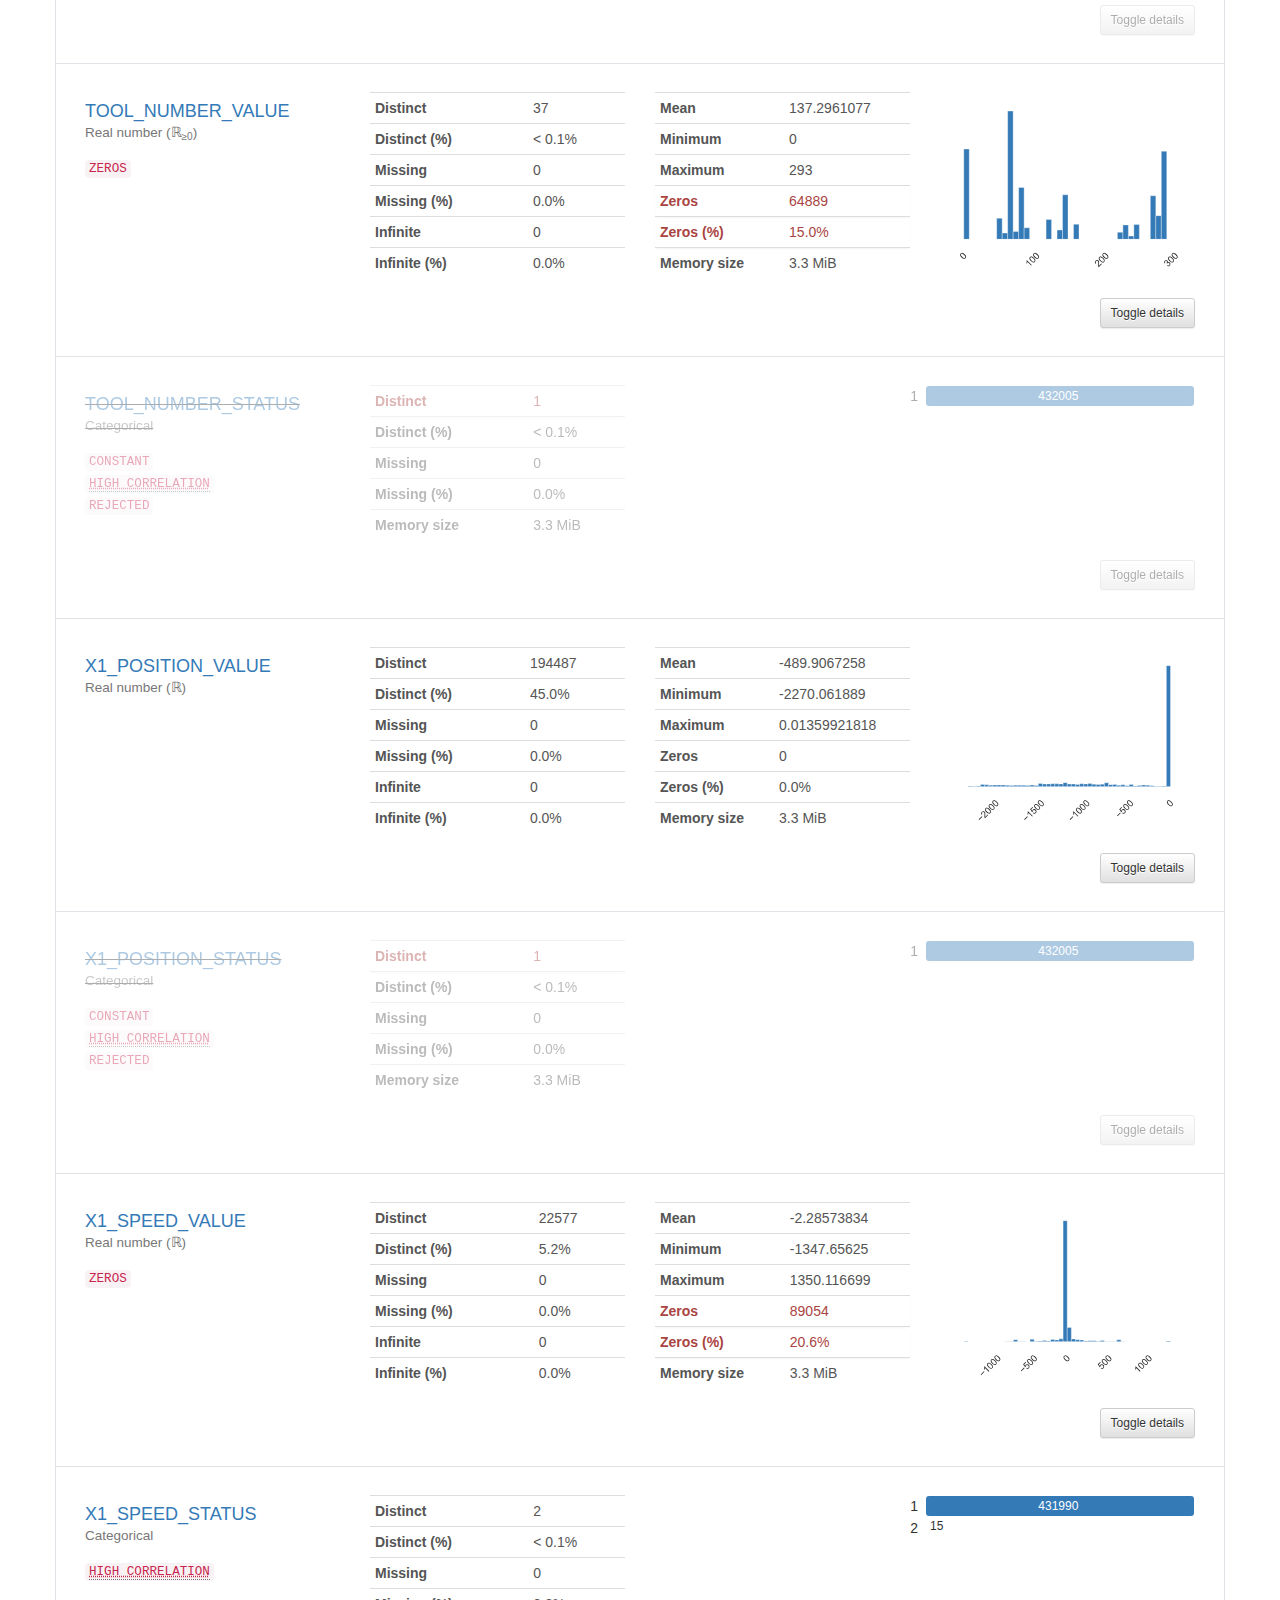
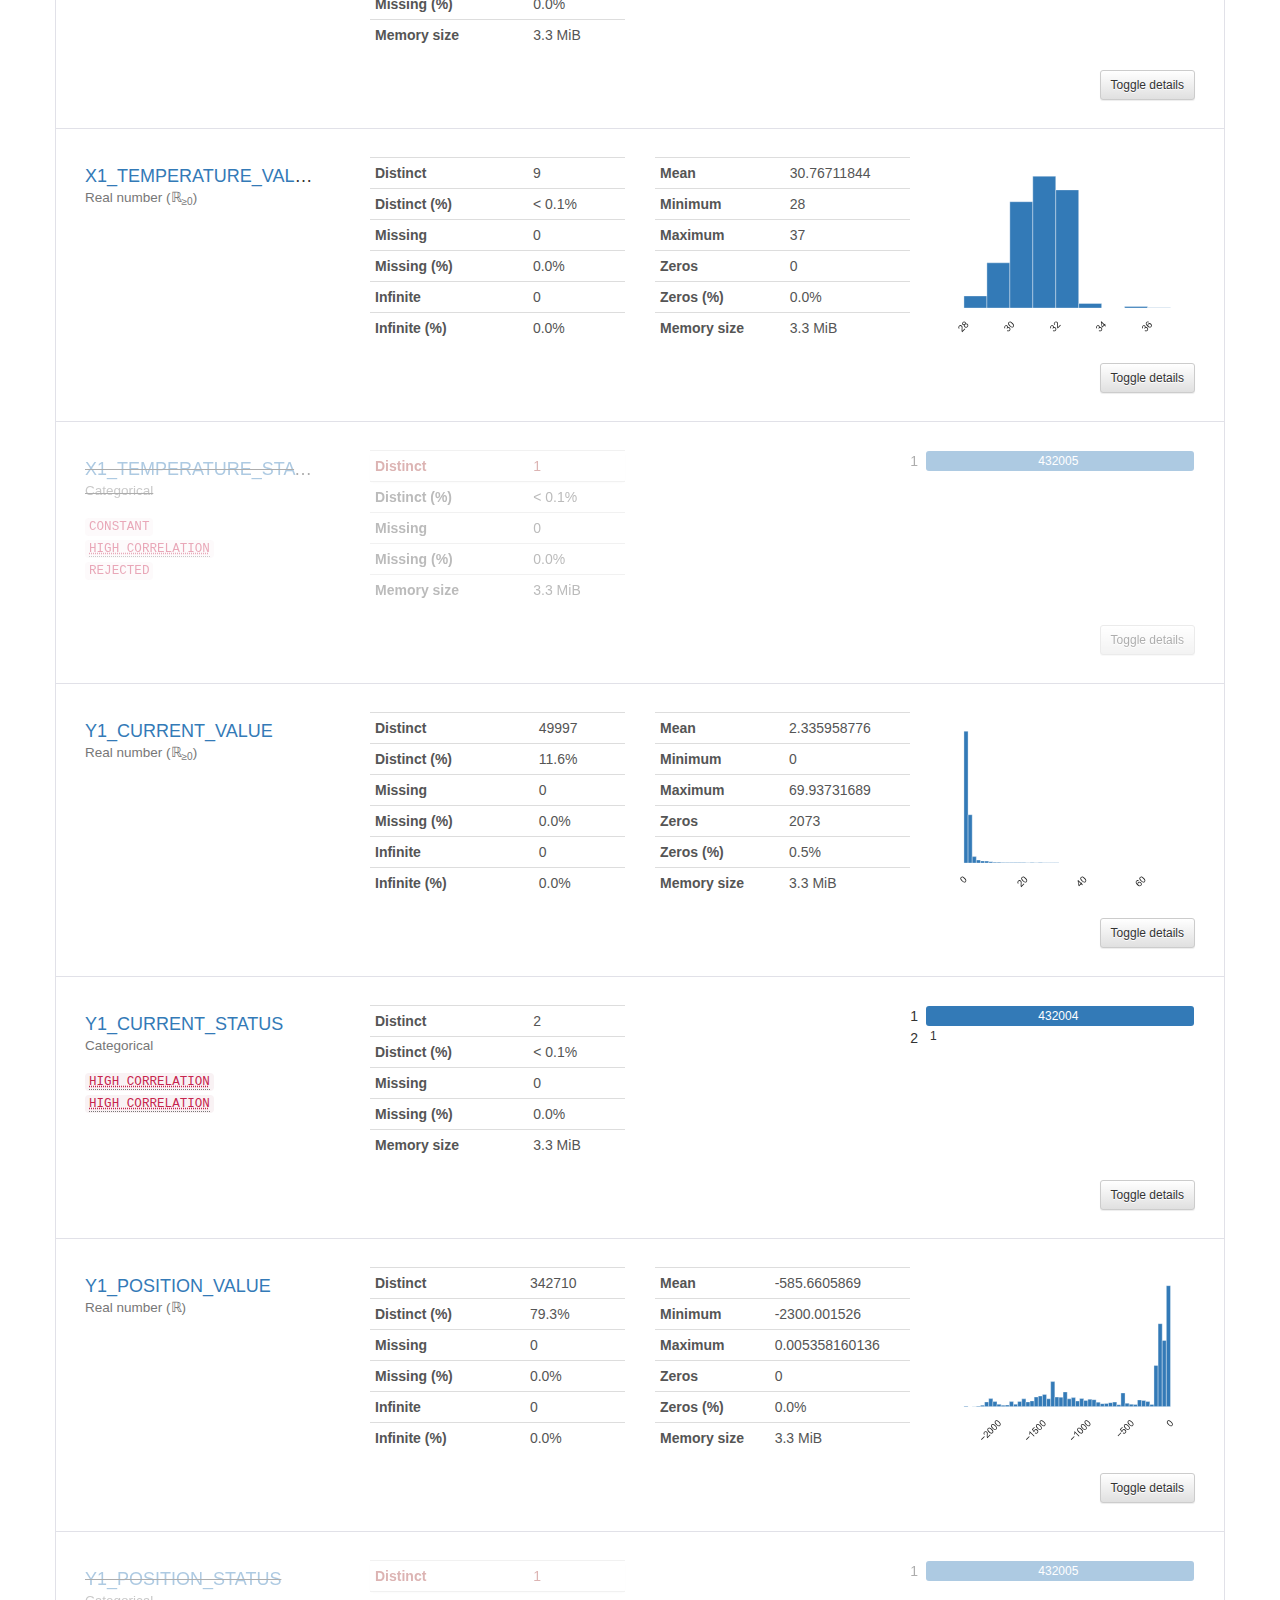
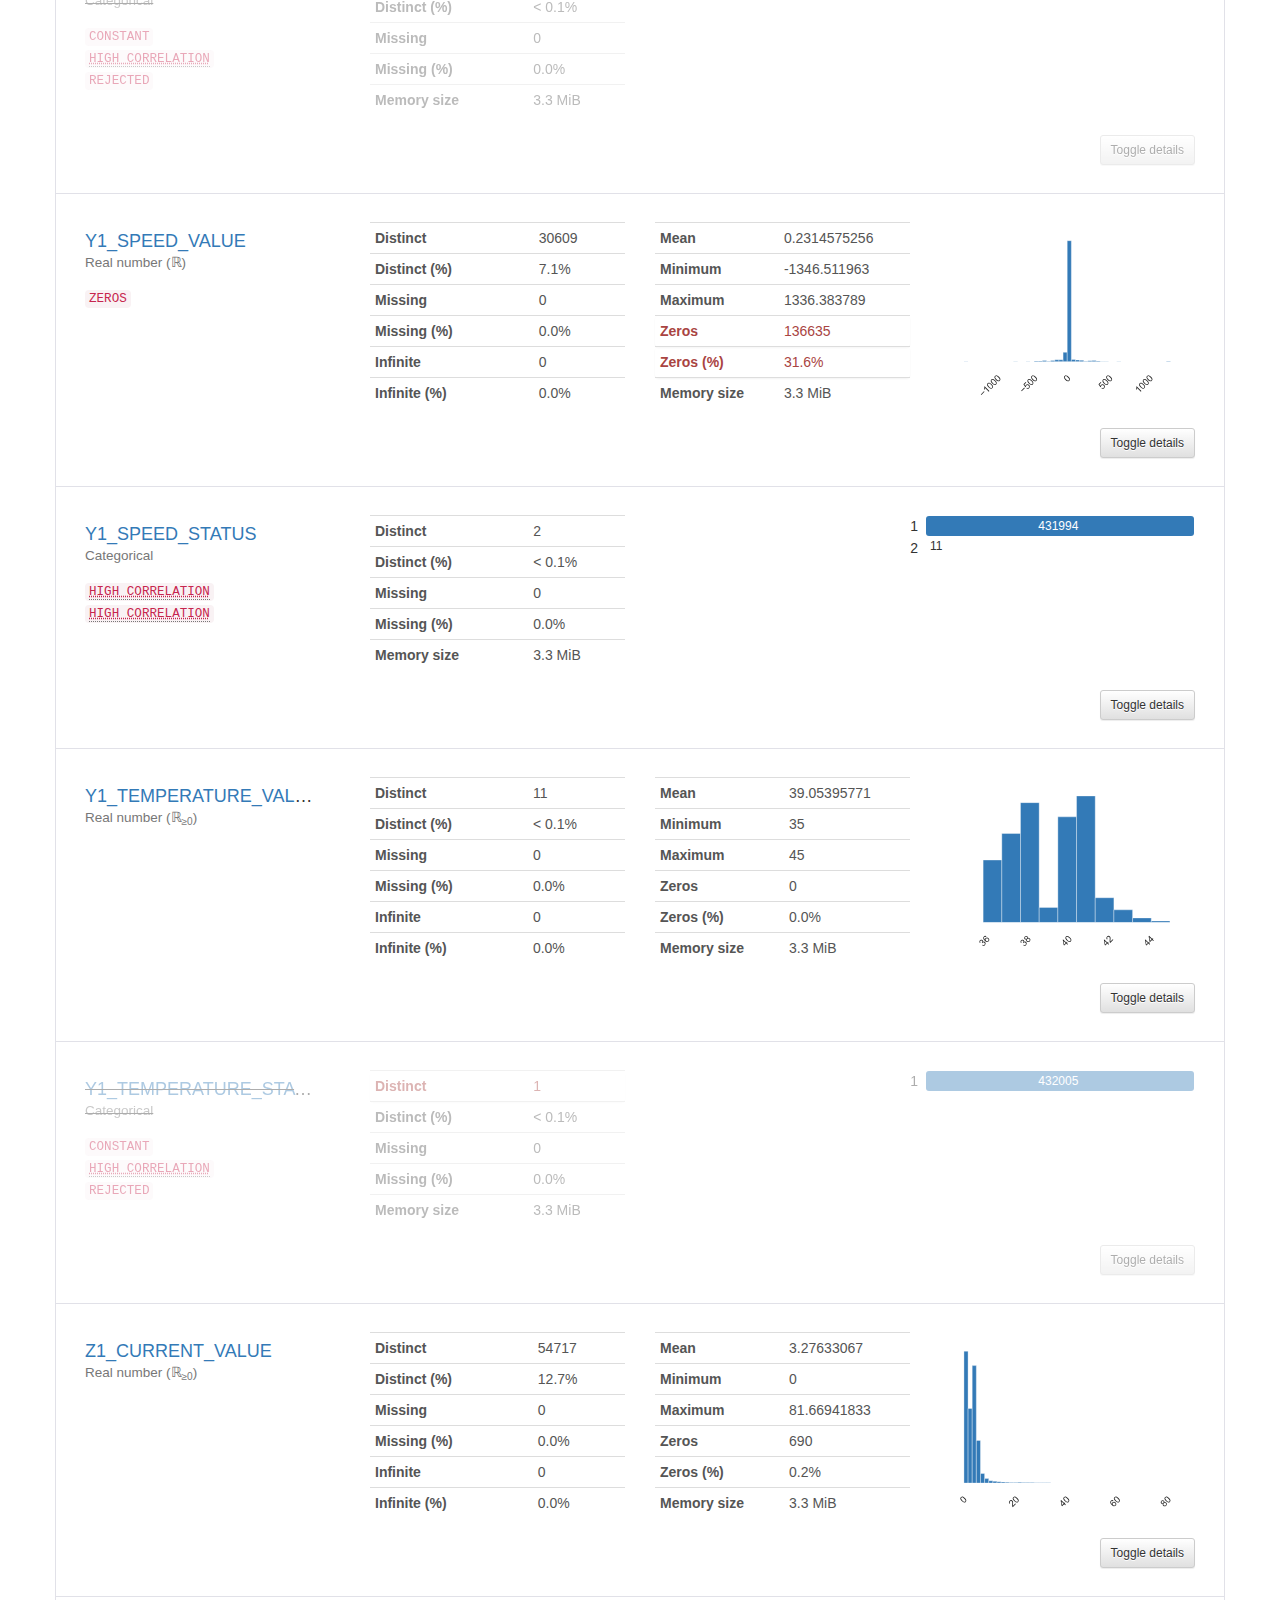
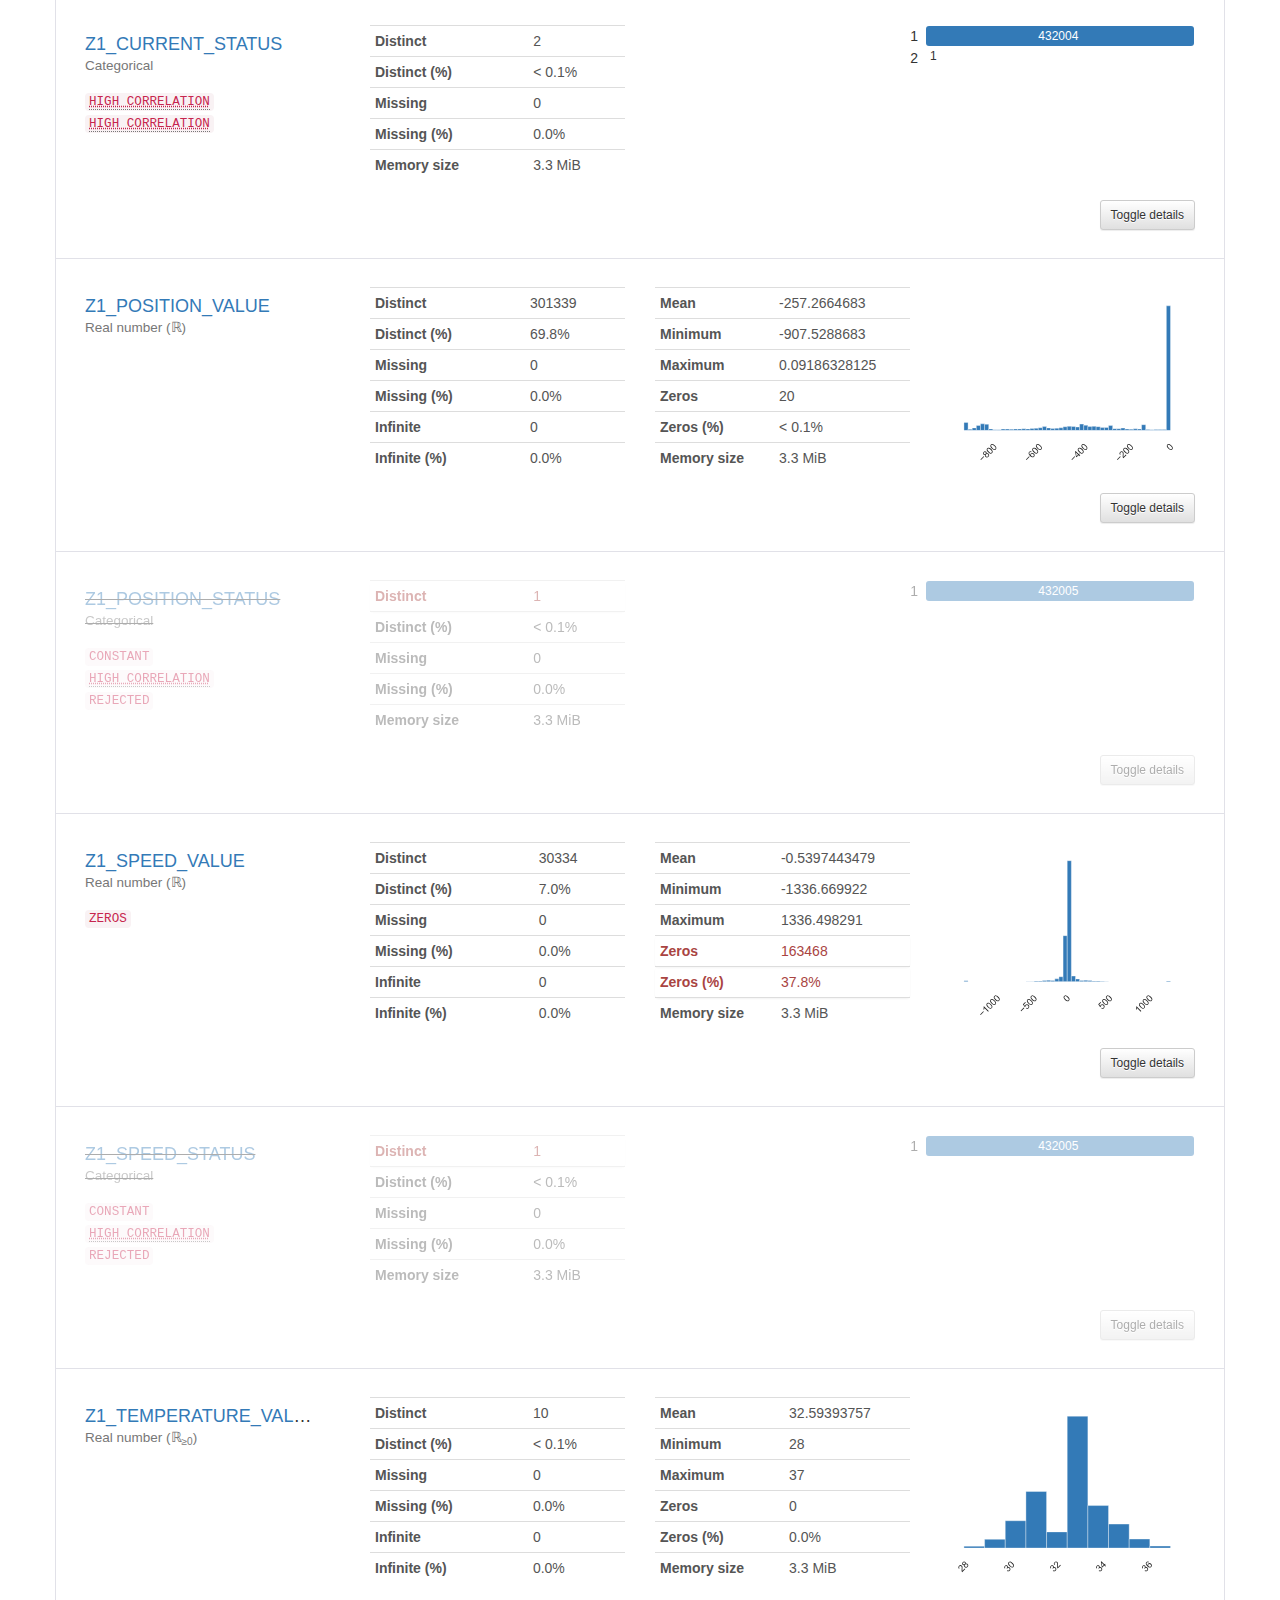
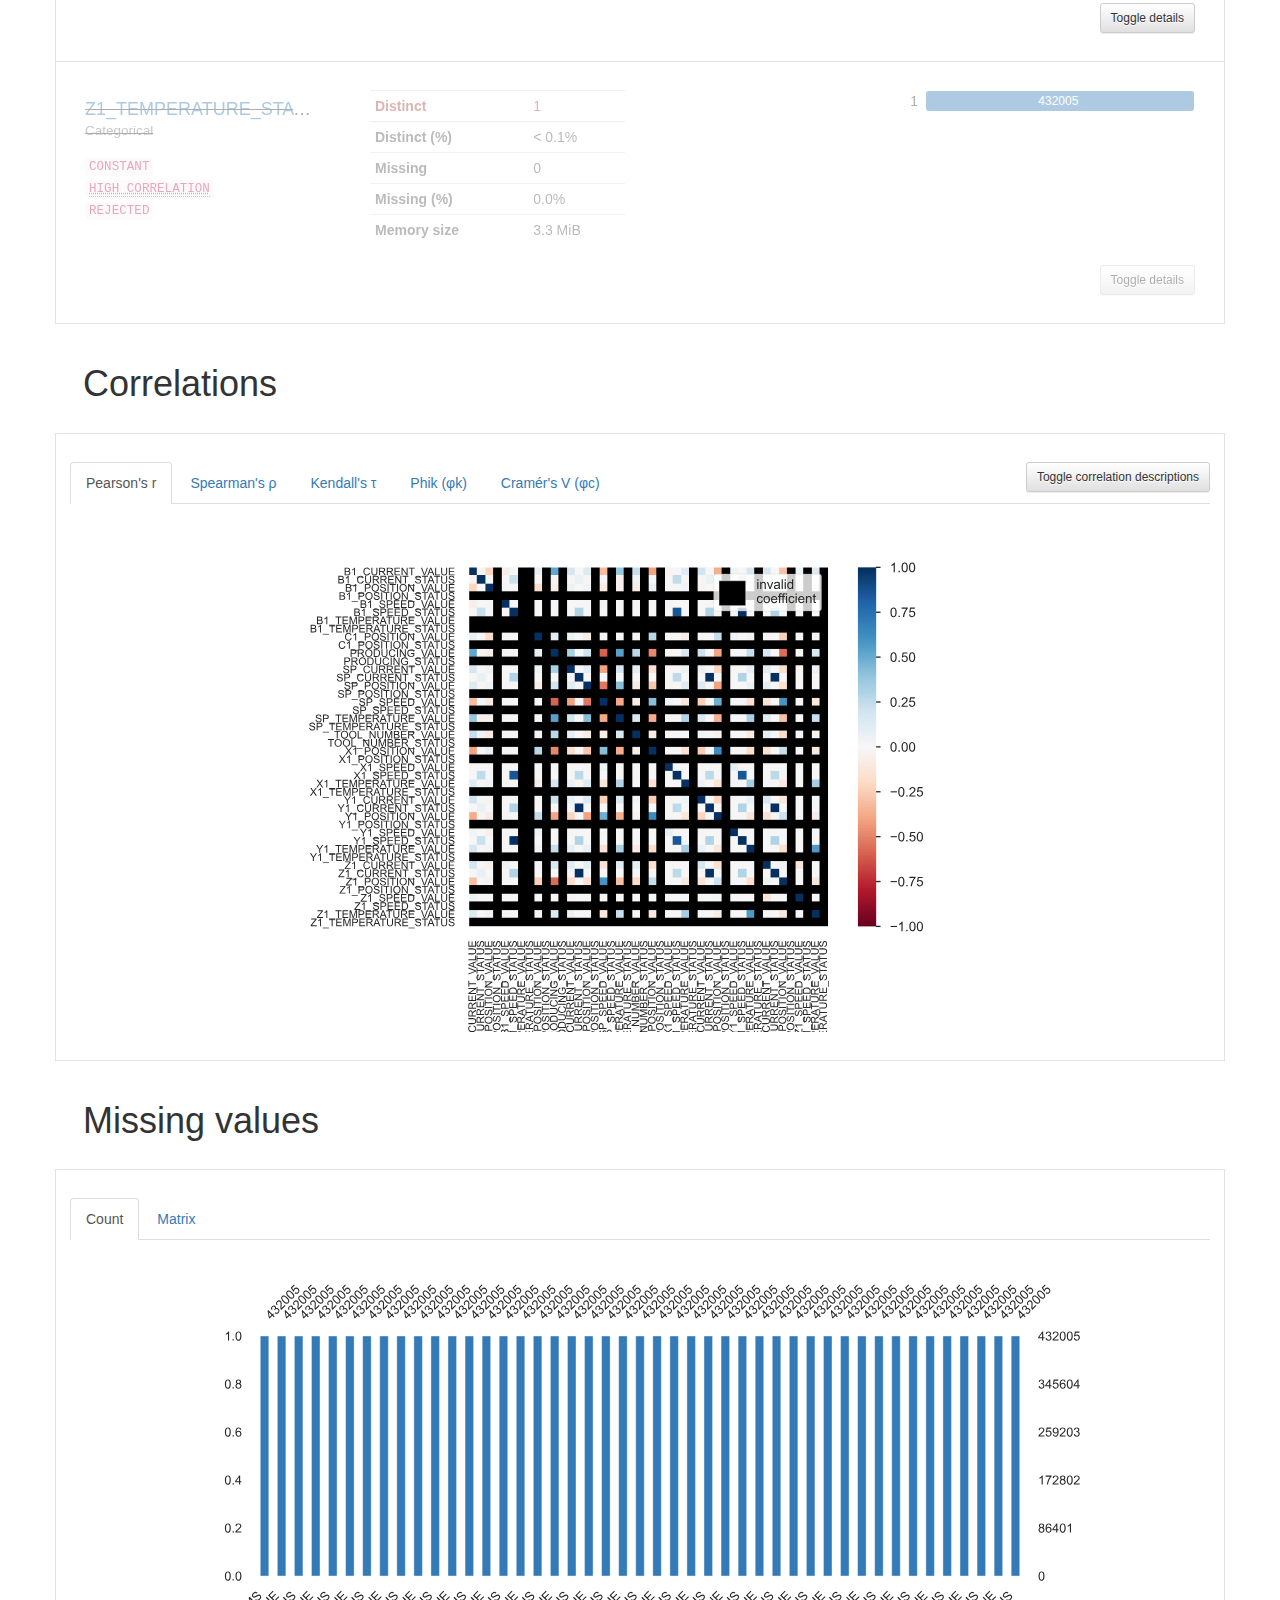
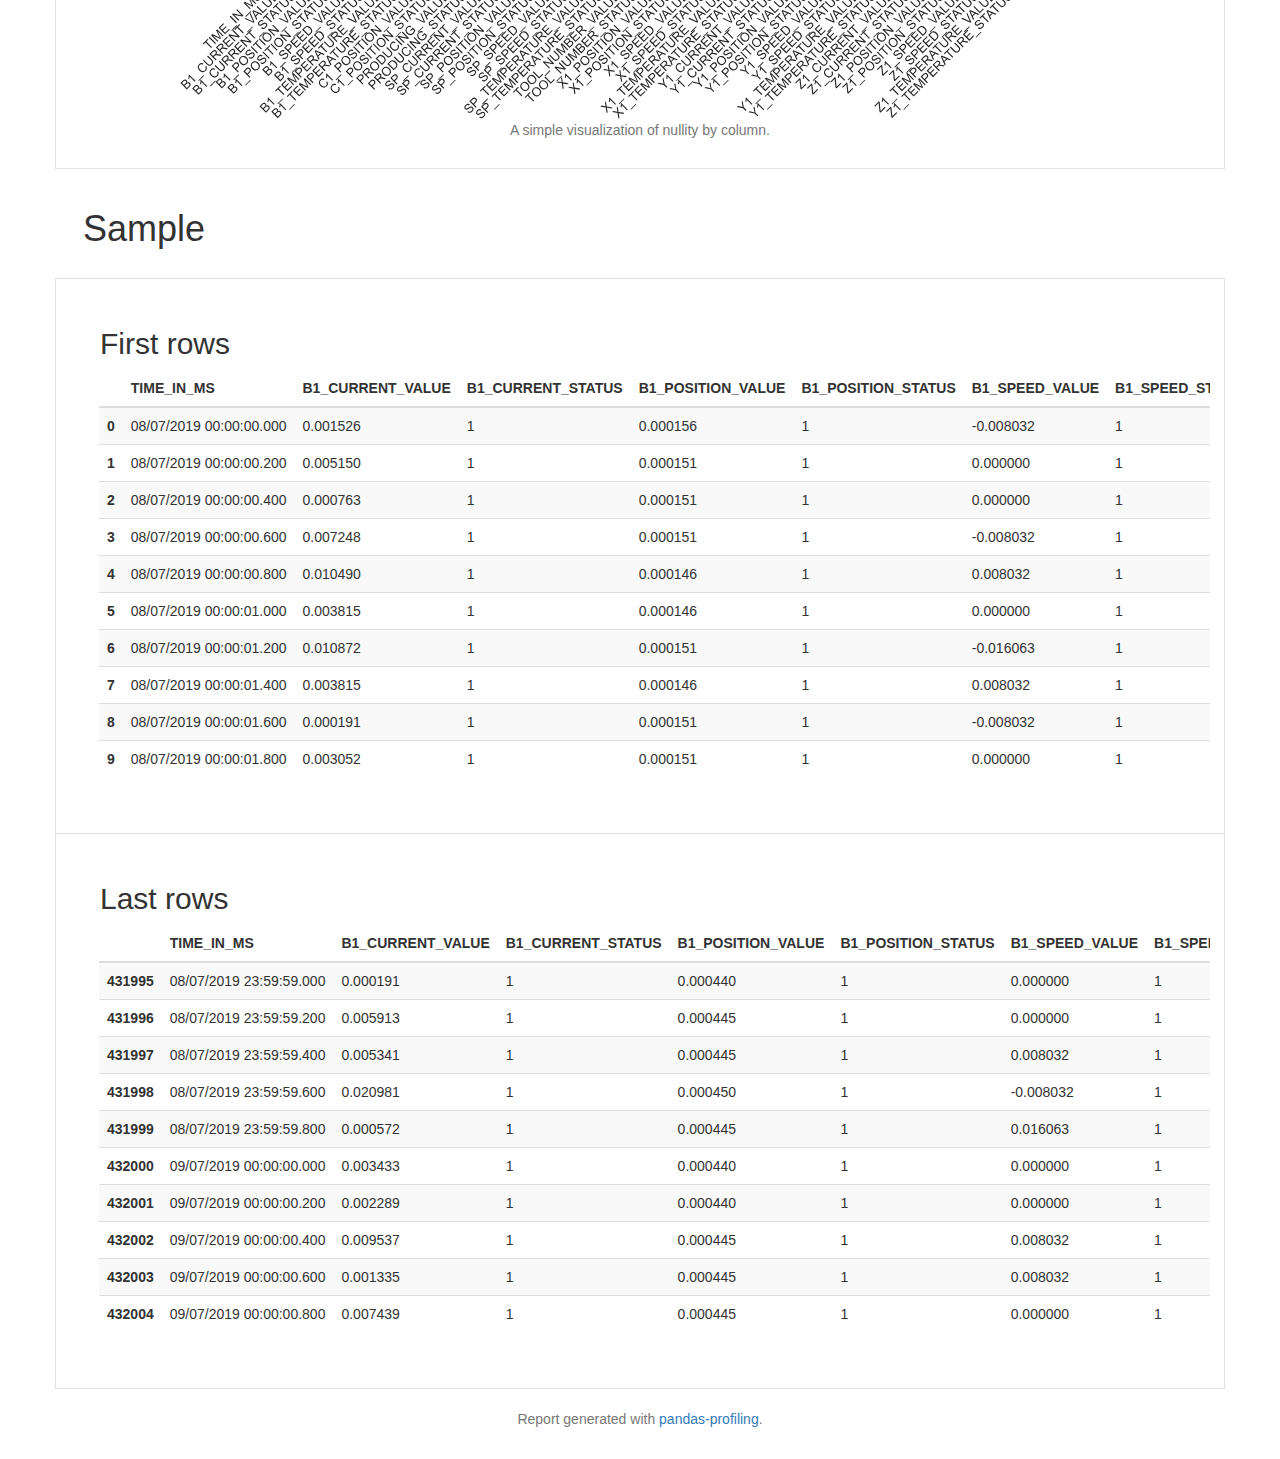
